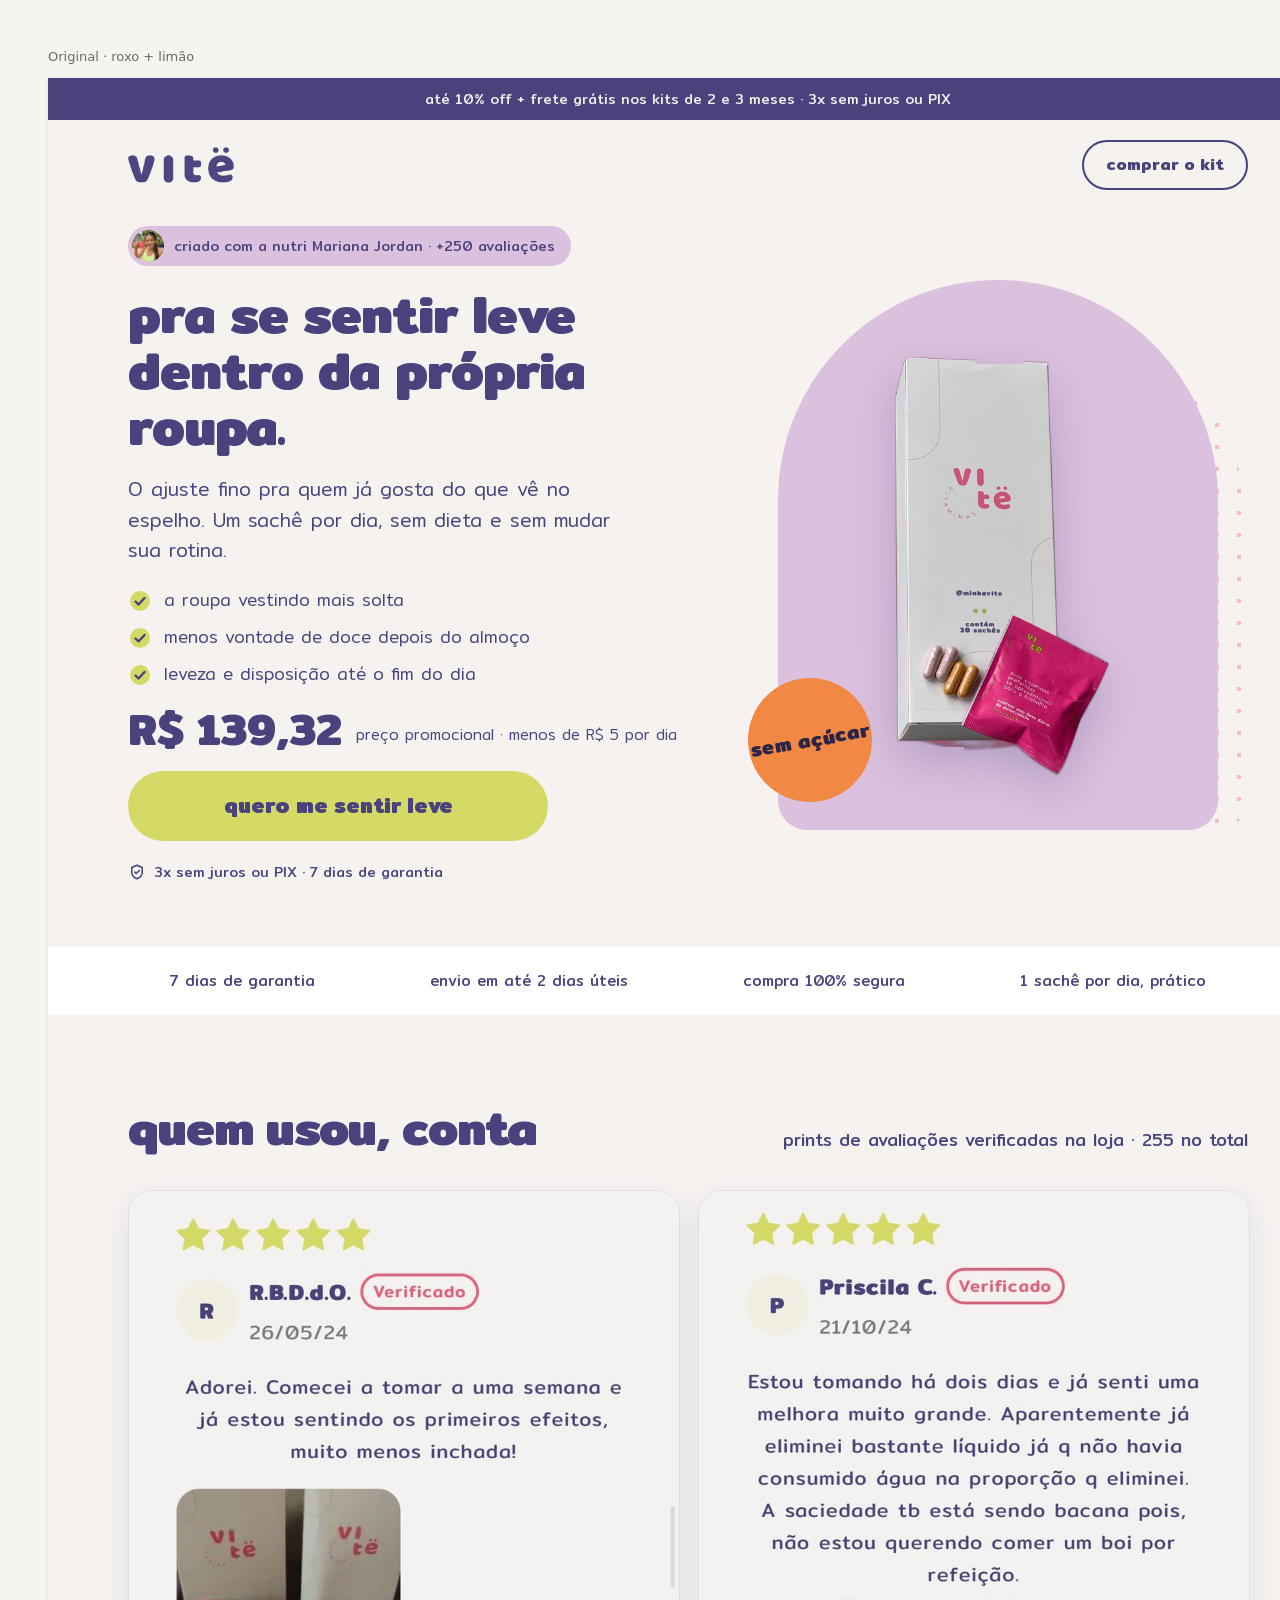
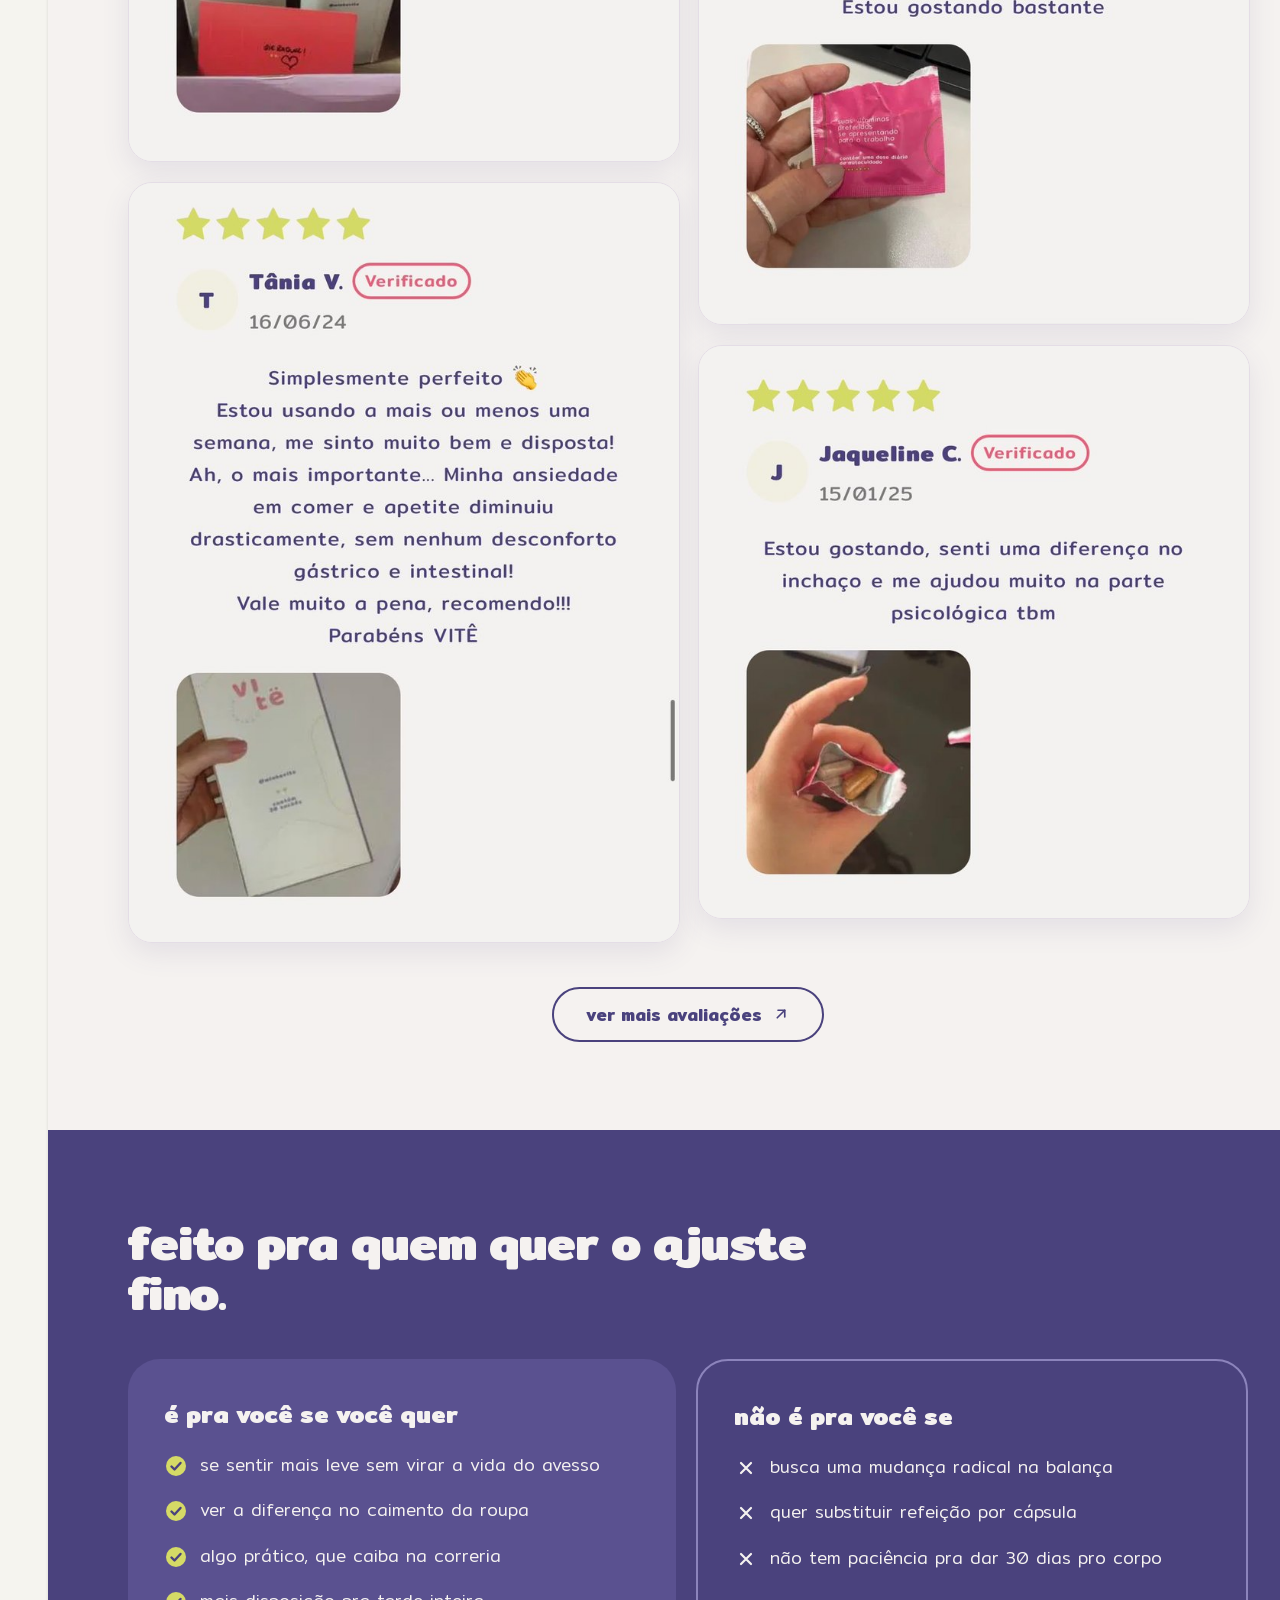
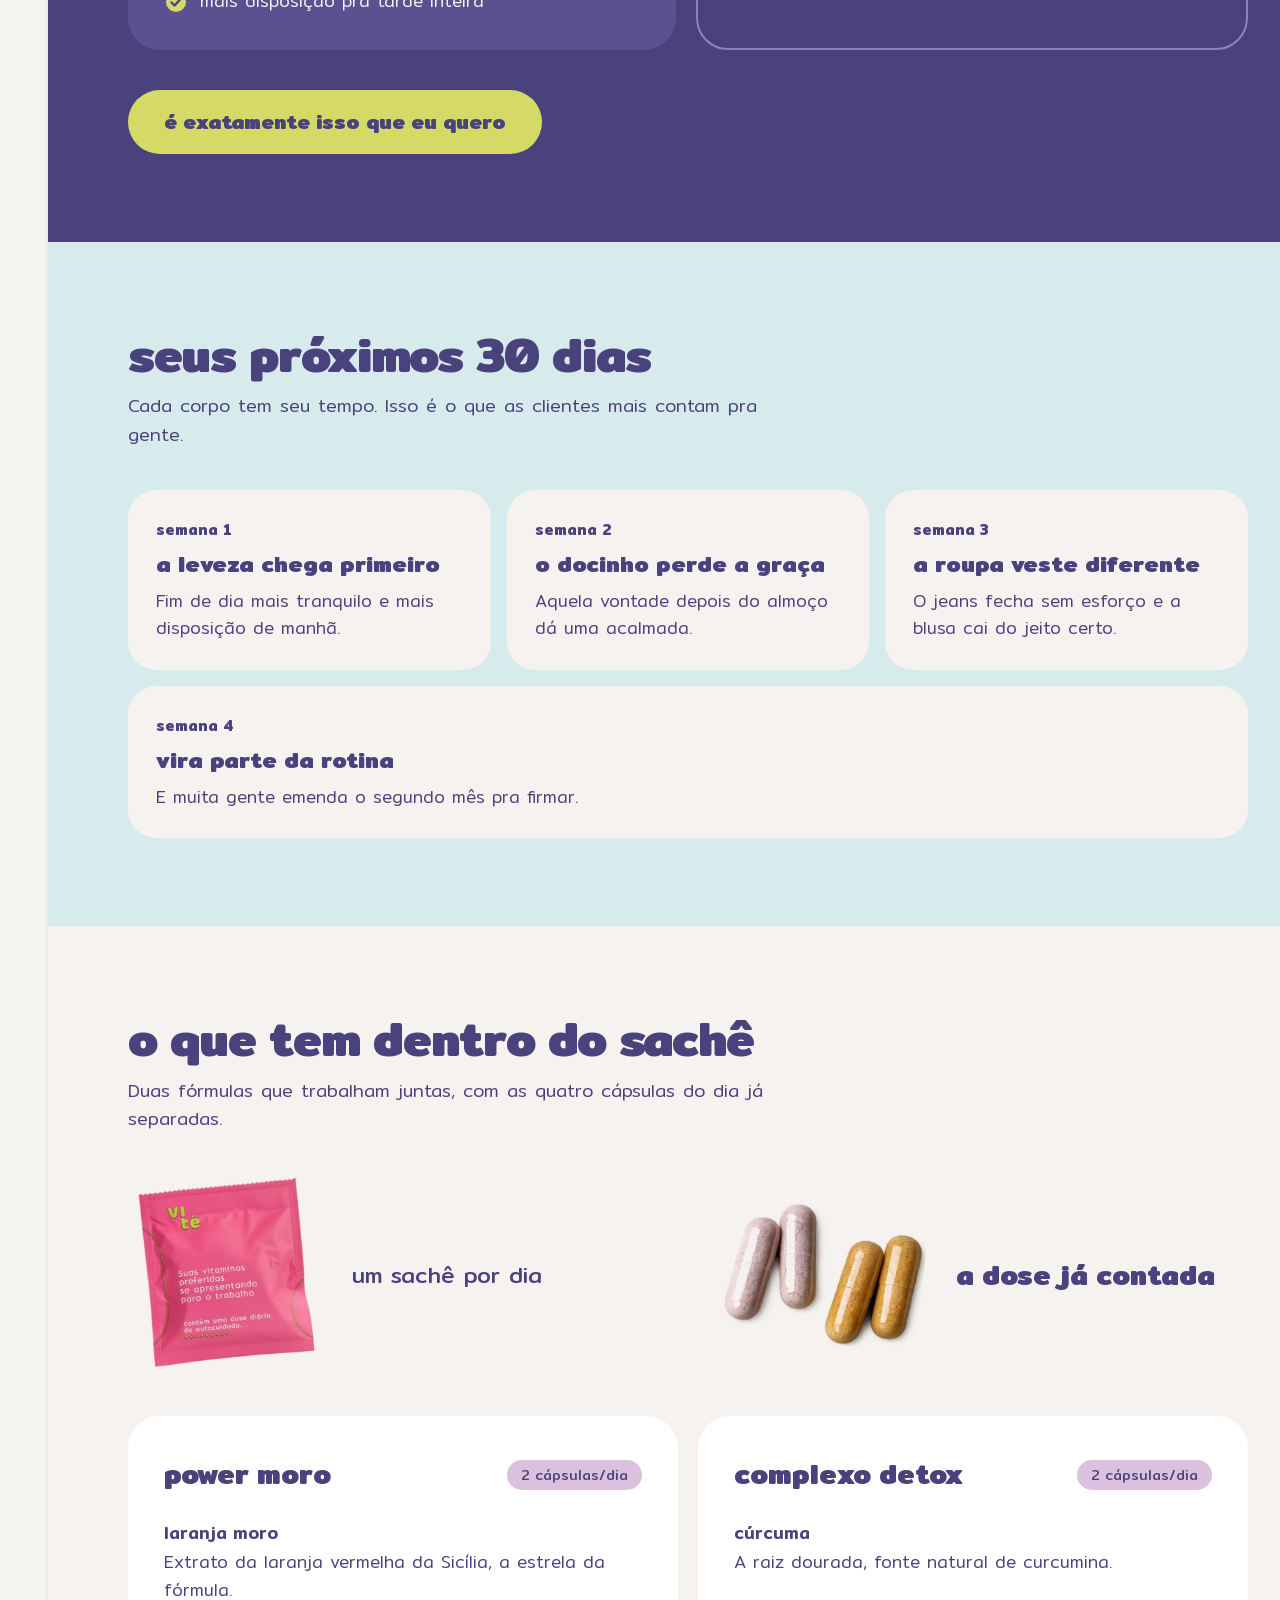
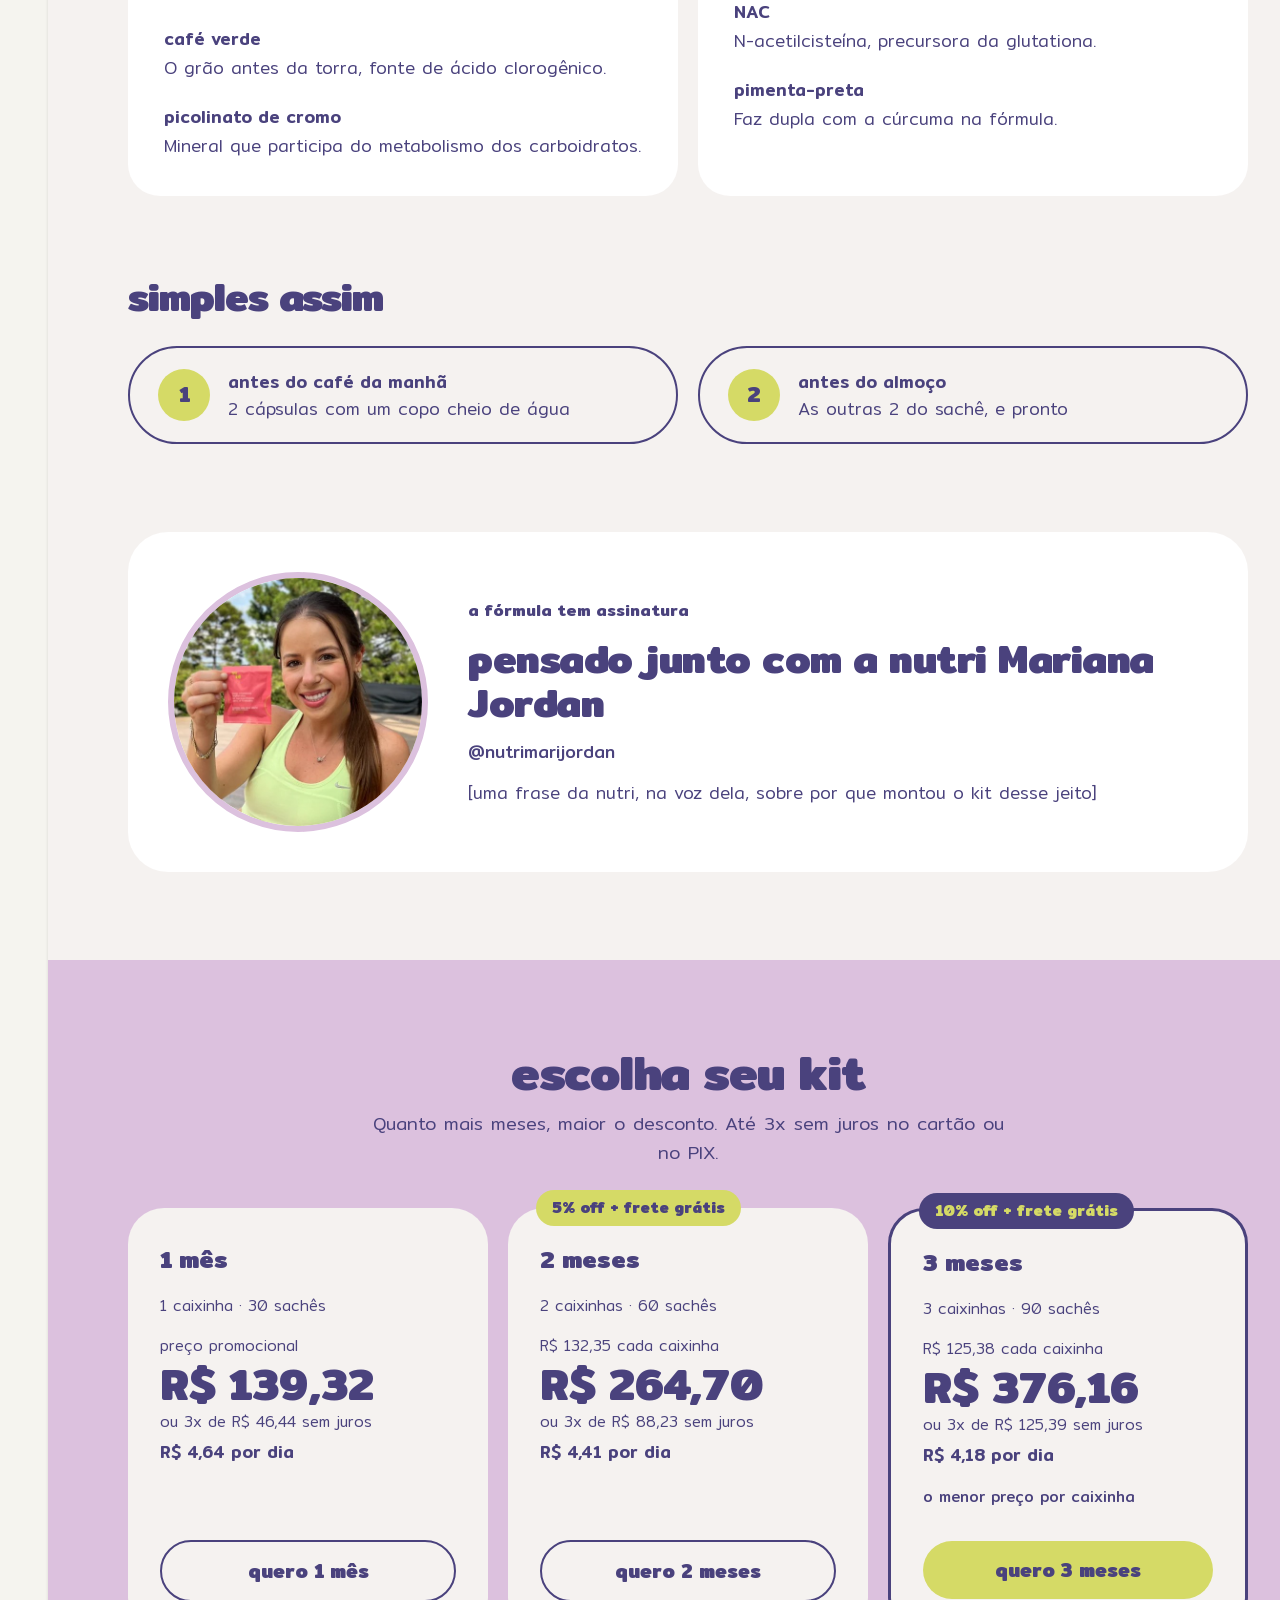
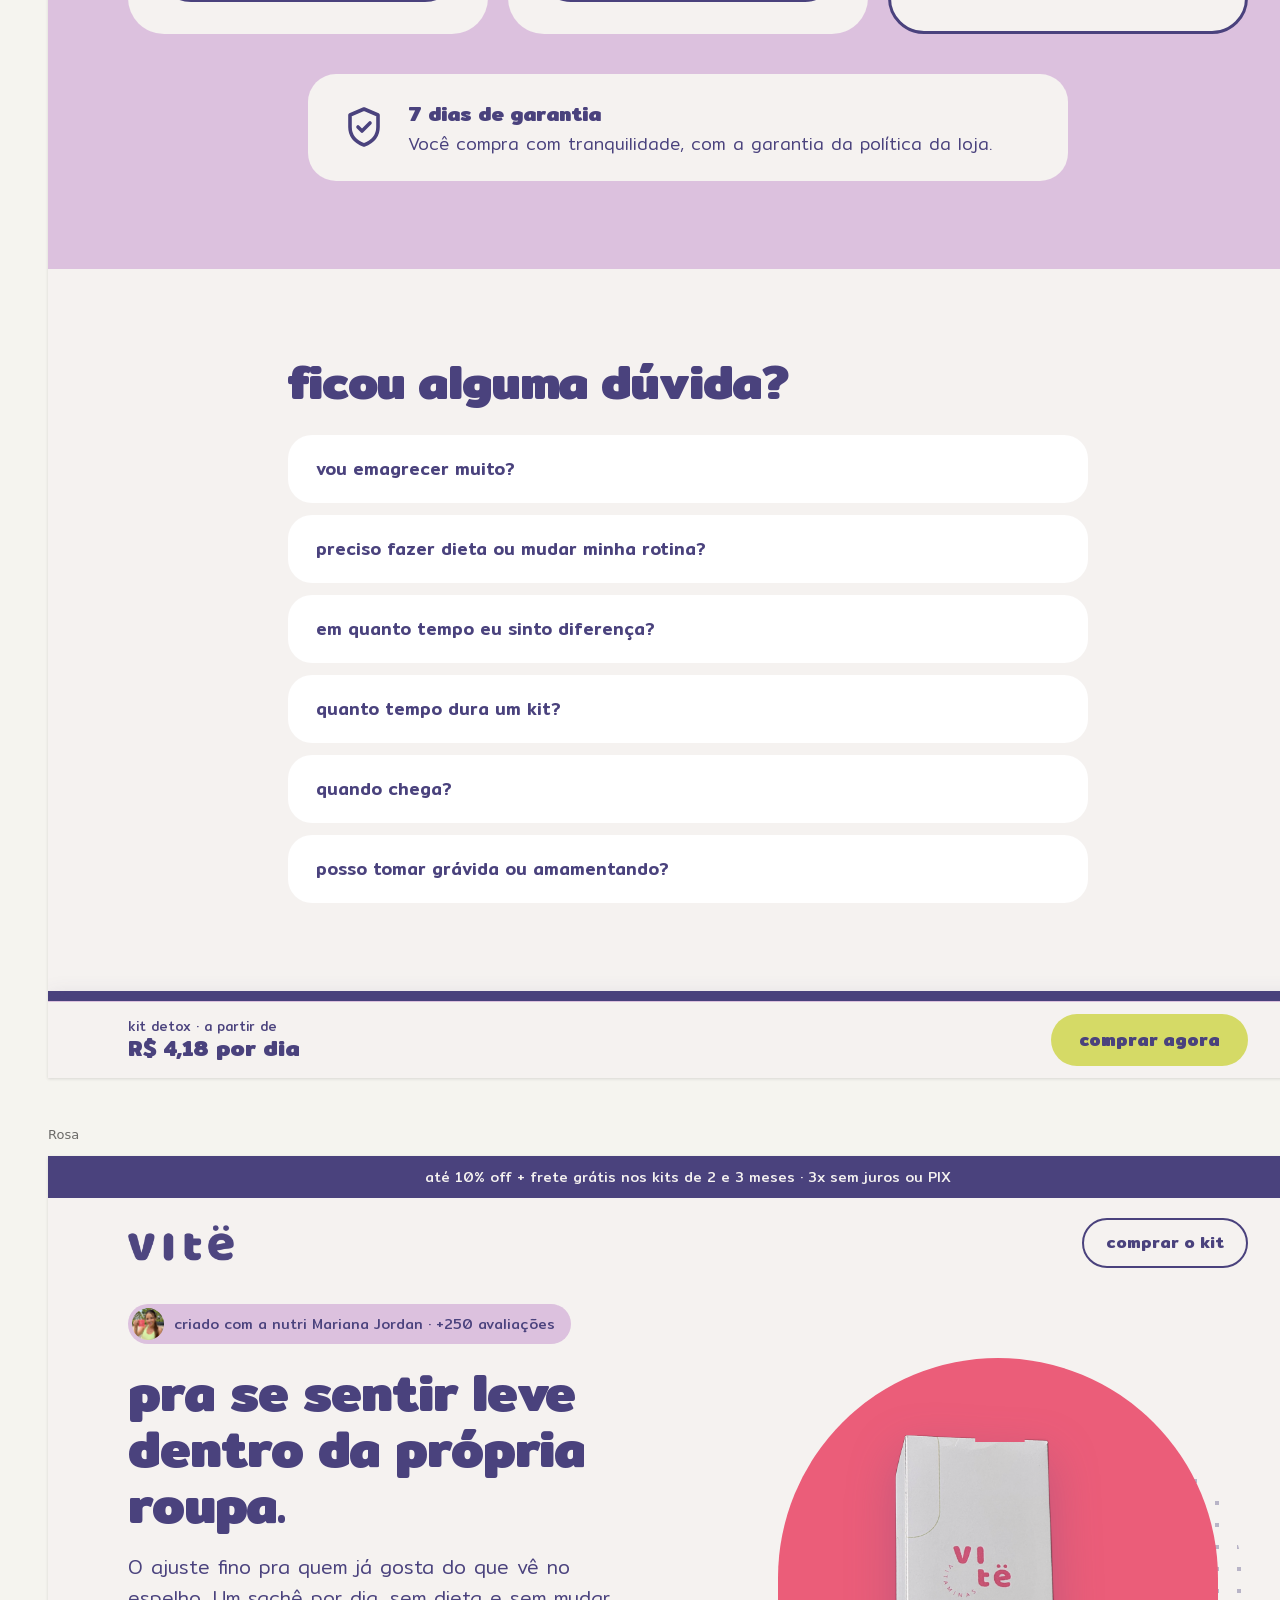
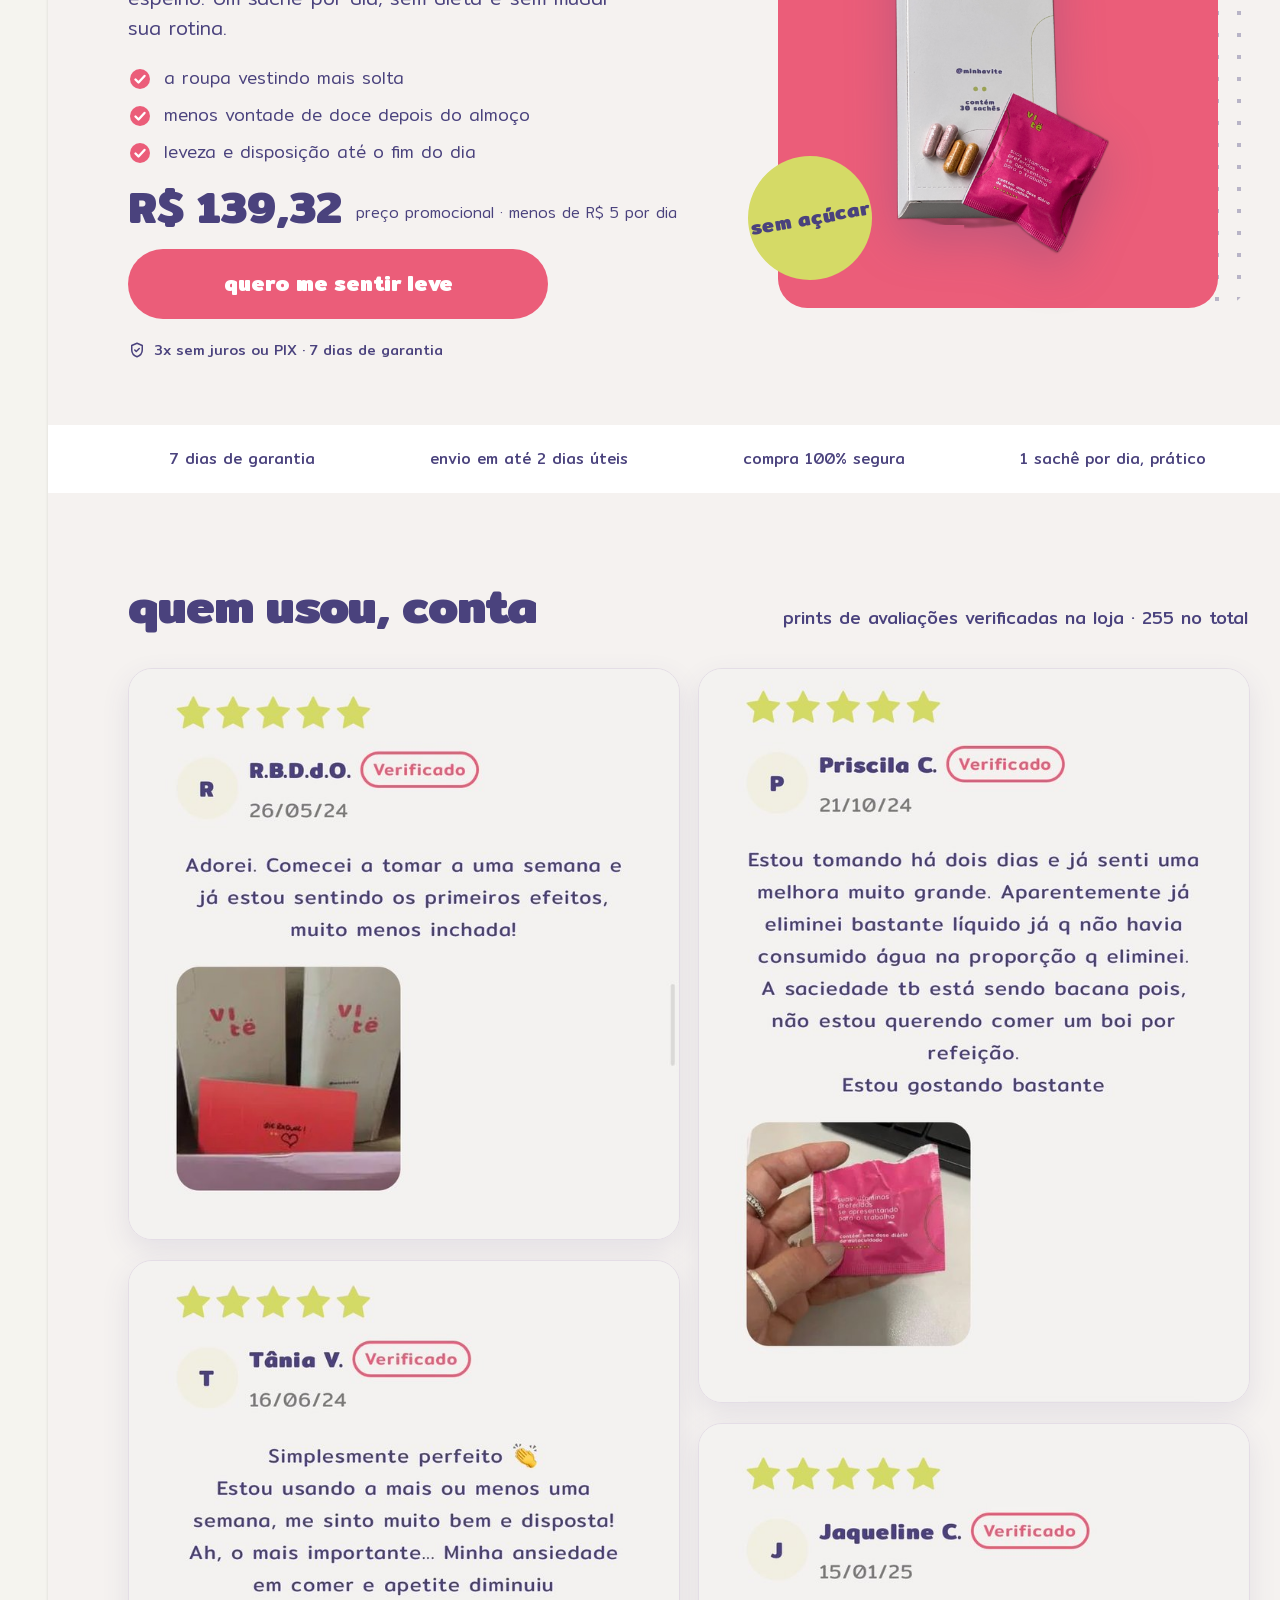
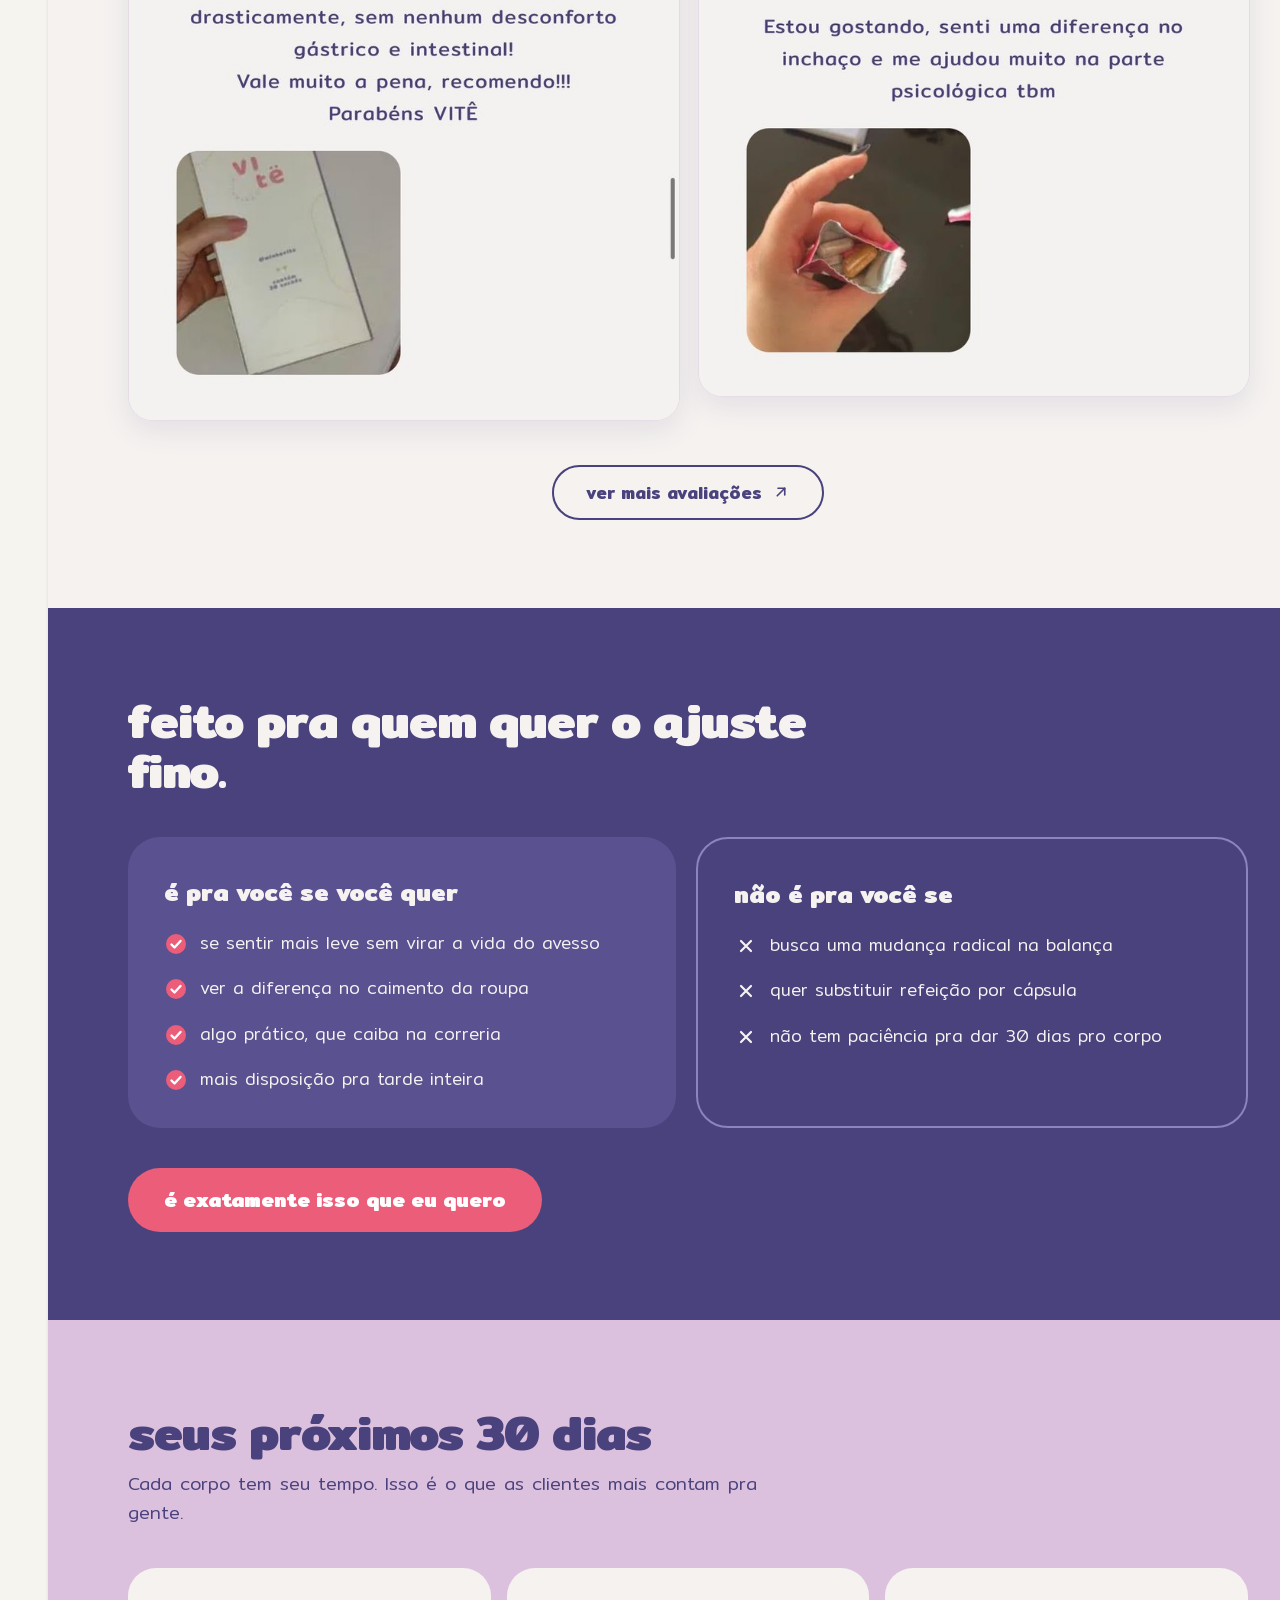
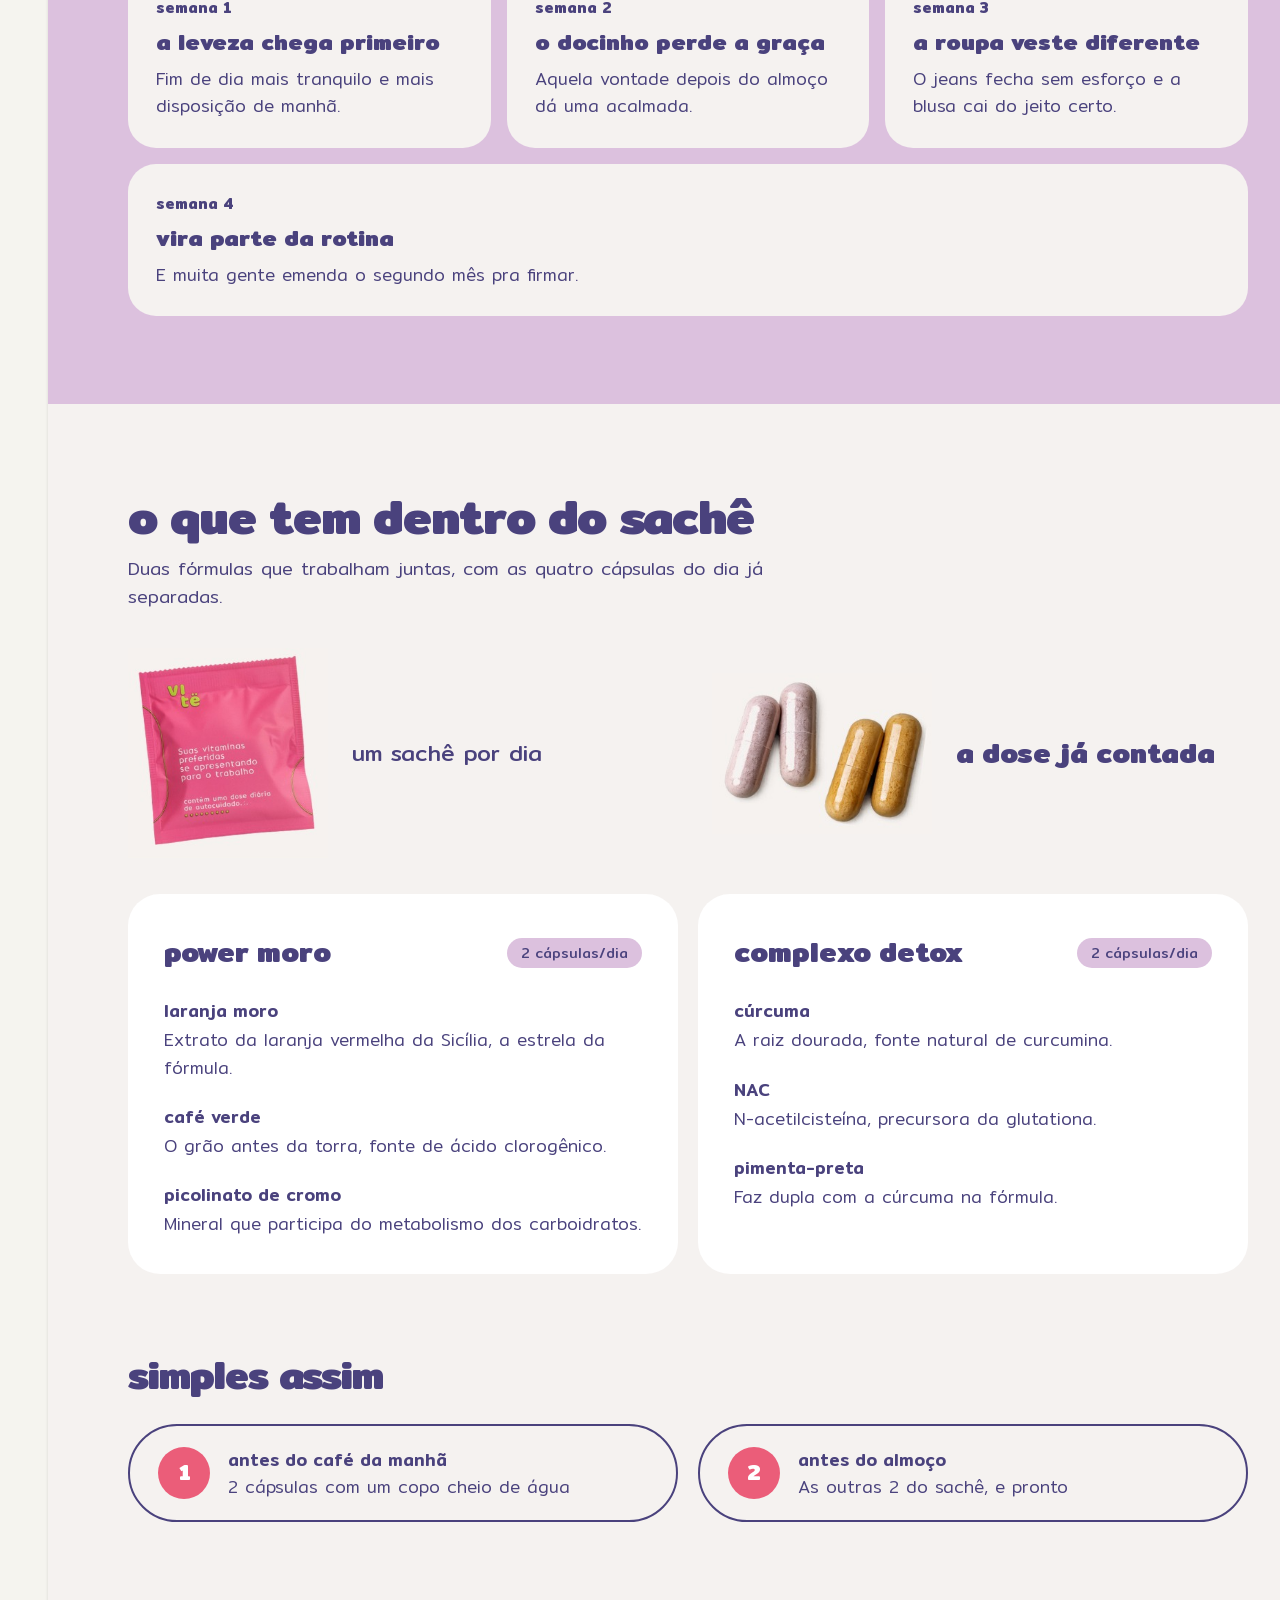
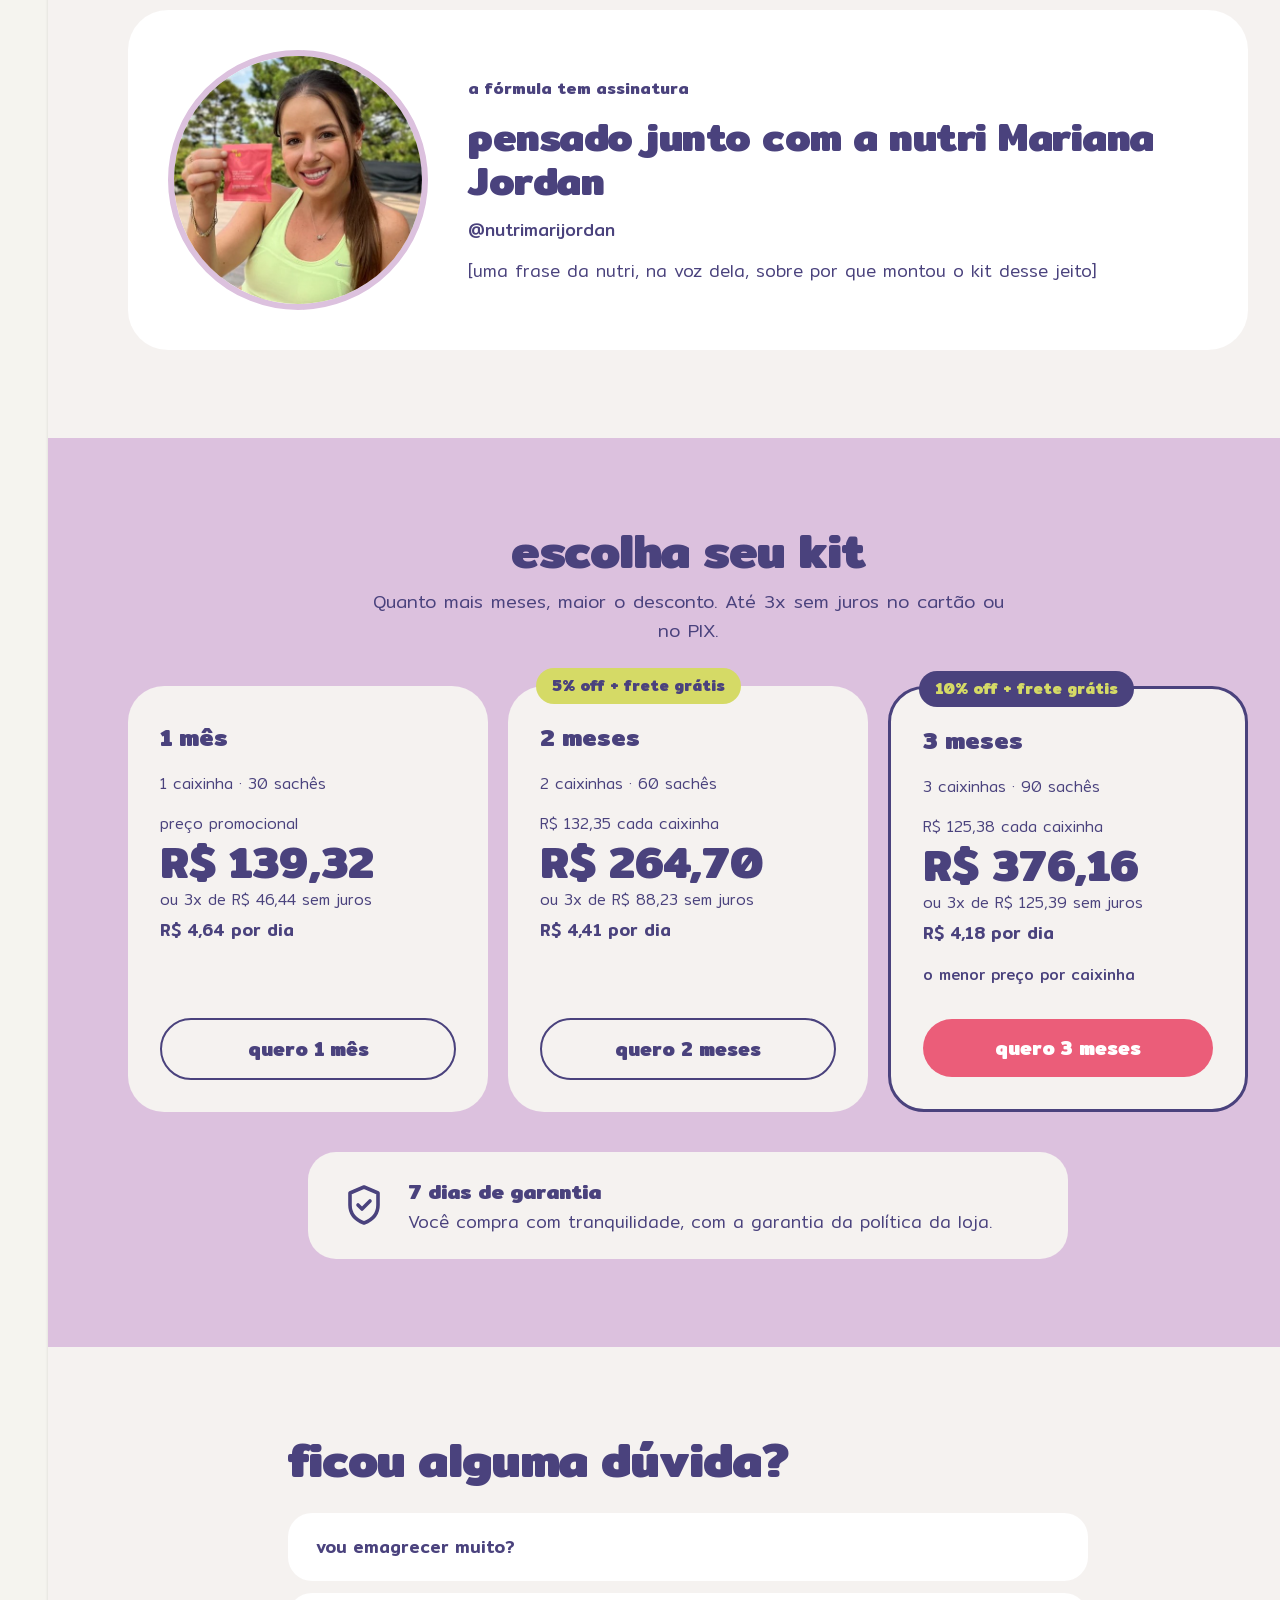
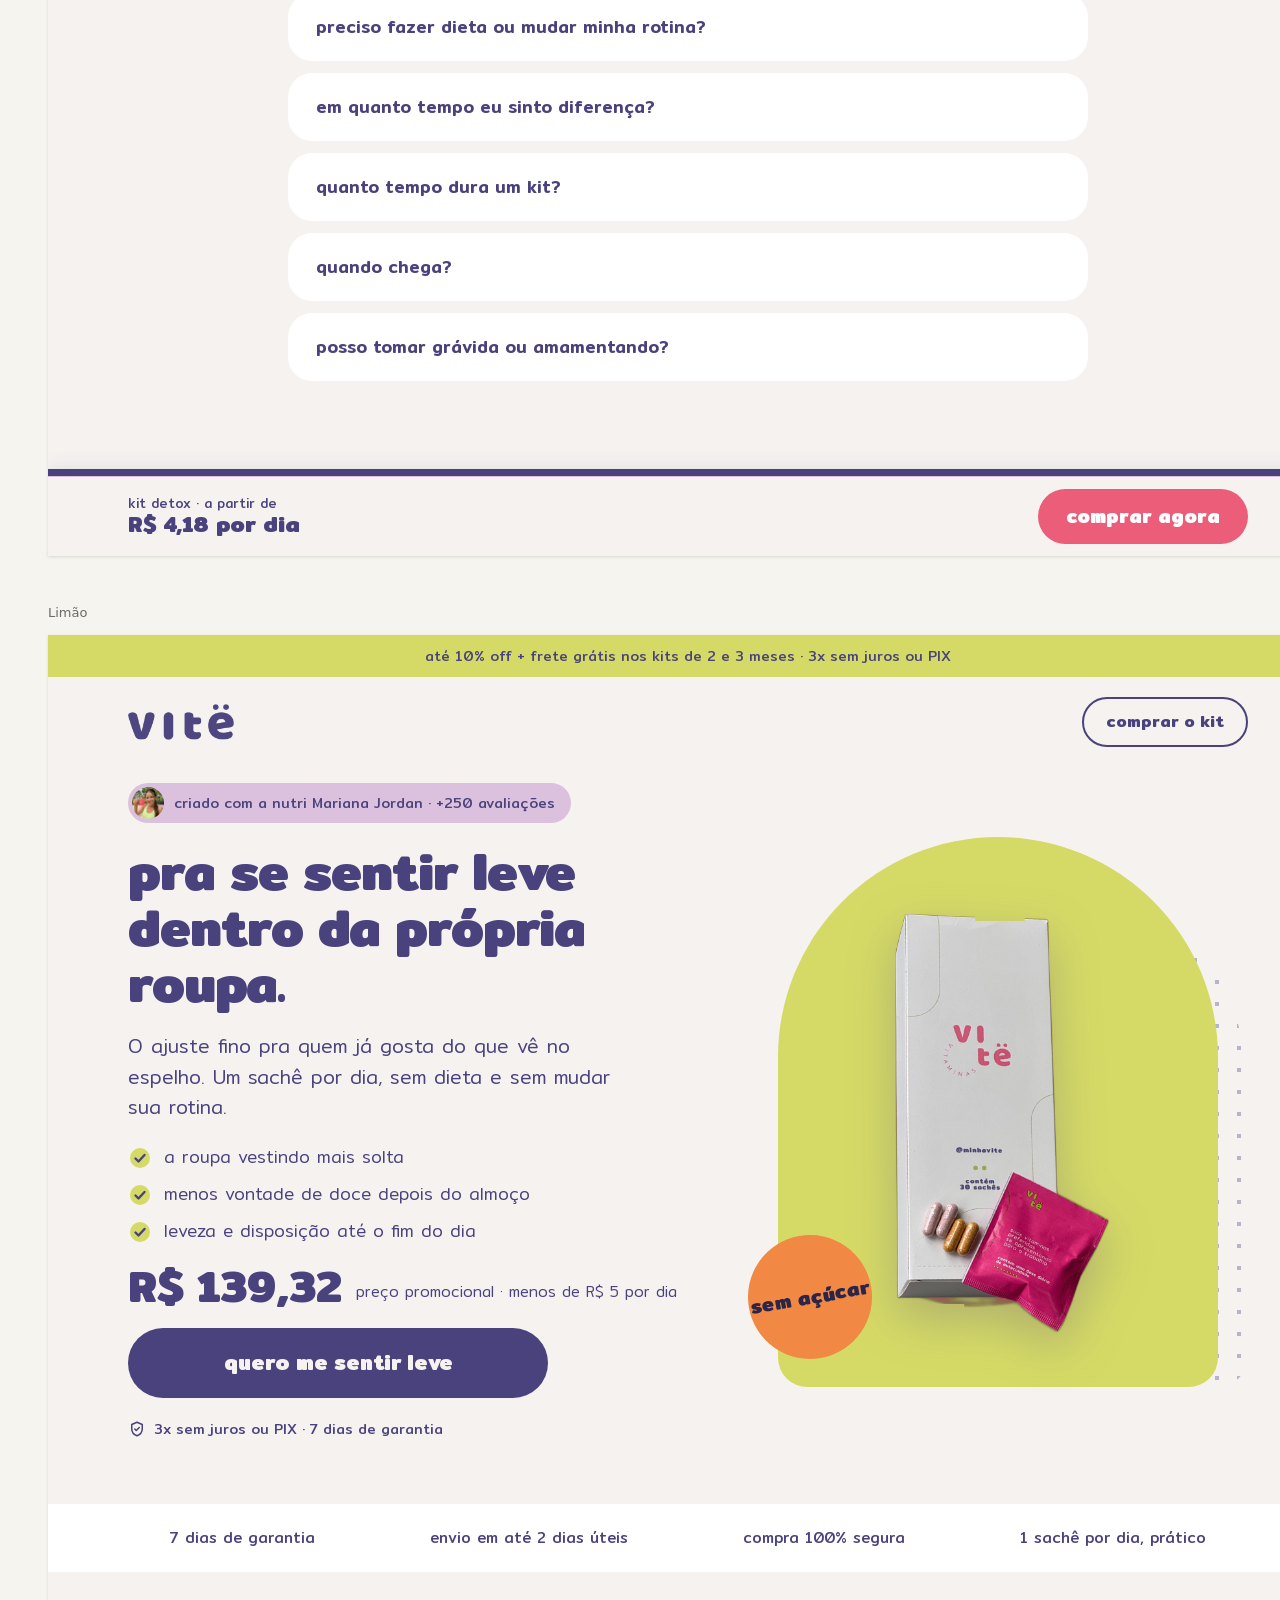
==== kit-detox/index.html @ 0255edbc "Add Kit Detox landing page as a standalone static site Co-Authored-By: Claude Opus 5.5 <noreply@anth" ====
<!DOCTYPE html>
<html>
<head>
  <meta charset="utf-8">
<!--
Some of the files packed into this page (the "__bundler/manifest" data in this file, unpacked by the page’s script when it opens) are font files downloaded unchanged from Google Fonts (fonts.gstatic.com) when the page was saved. Google Fonts serves each family in pieces, one file per range of characters, so these may not be complete families. Each family’s license follows and still applies to its files. If you pass this file on, keep this comment in it.

Mitr

Copyright 2015 The Mitr Project Authors (https://github.com/cadsondemak/mitr)

This Font Software is licensed under the SIL Open Font License, Version 1.1.
This license is copied below, and is also available with a FAQ at:
https://openfontlicense.org


-----------------------------------------------------------
SIL OPEN FONT LICENSE Version 1.1 - 26 February 2007
-----------------------------------------------------------

PREAMBLE
The goals of the Open Font License (OFL) are to stimulate worldwide
development of collaborative font projects, to support the font creation
efforts of academic and linguistic communities, and to provide a free and
open framework in which fonts may be shared and improved in partnership
with others.

The OFL allows the licensed fonts to be used, studied, modified and
redistributed freely as long as they are not sold by themselves. The
fonts, including any derivative works, can be bundled, embedded,
redistributed and/or sold with any software provided that any reserved
names are not used by derivative works. The fonts and derivatives,
however, cannot be released under any other type of license. The
requirement for fonts to remain under this license does not apply
to any document created using the fonts or their derivatives.

DEFINITIONS
"Font Software" refers to the set of files released by the Copyright
Holder(s) under this license and clearly marked as such. This may
include source files, build scripts and documentation.

"Reserved Font Name" refers to any names specified as such after the
copyright statement(s).

"Original Version" refers to the collection of Font Software components as
distributed by the Copyright Holder(s).

"Modified Version" refers to any derivative made by adding to, deleting,
or substituting -- in part or in whole -- any of the components of the
Original Version, by changing formats or by porting the Font Software to a
new environment.

"Author" refers to any designer, engineer, programmer, technical
writer or other person who contributed to the Font Software.

PERMISSION & CONDITIONS
Permission is hereby granted, free of charge, to any person obtaining
a copy of the Font Software, to use, study, copy, merge, embed, modify,
redistribute, and sell modified and unmodified copies of the Font
Software, subject to the following conditions:

1) Neither the Font Software nor any of its individual components,
in Original or Modified Versions, may be sold by itself.

2) Original or Modified Versions of the Font Software may be bundled,
redistributed and/or sold with any software, provided that each copy
contains the above copyright notice and this license. These can be
included either as stand-alone text files, human-readable headers or
in the appropriate machine-readable metadata fields within text or
binary files as long as those fields can be easily viewed by the user.

3) No Modified Version of the Font Software may use the Reserved Font
Name(s) unless explicit written permission is granted by the corresponding
Copyright Holder. This restriction only applies to the primary font name as
presented to the users.

4) The name(s) of the Copyright Holder(s) or the Author(s) of the Font
Software shall not be used to promote, endorse or advertise any
Modified Version, except to acknowledge the contribution(s) of the
Copyright Holder(s) and the Author(s) or with their explicit written
permission.

5) The Font Software, modified or unmodified, in part or in whole,
must be distributed entirely under this license, and must not be
distributed under any other license. The requirement for fonts to
remain under this license does not apply to any document created
using the Font Software.

TERMINATION
This license becomes null and void if any of the above conditions are
not met.

DISCLAIMER
THE FONT SOFTWARE IS PROVIDED "AS IS", WITHOUT WARRANTY OF ANY KIND,
EXPRESS OR IMPLIED, INCLUDING BUT NOT LIMITED TO ANY WARRANTIES OF
MERCHANTABILITY, FITNESS FOR A PARTICULAR PURPOSE AND NONINFRINGEMENT
OF COPYRIGHT, PATENT, TRADEMARK, OR OTHER RIGHT. IN NO EVENT SHALL THE
COPYRIGHT HOLDER BE LIABLE FOR ANY CLAIM, DAMAGES OR OTHER LIABILITY,
INCLUDING ANY GENERAL, SPECIAL, INDIRECT, INCIDENTAL, OR CONSEQUENTIAL
DAMAGES, WHETHER IN AN ACTION OF CONTRACT, TORT OR OTHERWISE, ARISING
FROM, OUT OF THE USE OR INABILITY TO USE THE FONT SOFTWARE OR FROM
OTHER DEALINGS IN THE FONT SOFTWARE.

-->
  <title>LP Kit Detox — falsa magra</title>
  <style>
    * { margin: 0; padding: 0; box-sizing: border-box; }
    body { background: #faf9f5; display: flex; align-items: center; justify-content: center; min-height: 100vh; font-family: -apple-system, BlinkMacSystemFont, sans-serif; }
    #__bundler_loading { position: fixed; bottom: 20px; right: 20px; font: 13px/1.4 -apple-system, BlinkMacSystemFont, sans-serif; color: #666; background: #fff; padding: 8px 14px; border-radius: 8px; box-shadow: 0 1px 4px rgba(0,0,0,0.12); z-index: 10000; }
    #__bundler_thumbnail { position: fixed; inset: 0; width: 100%; height: 100%; display: flex; align-items: center; justify-content: center; background: #faf9f5; z-index: 9999; }
    #__bundler_thumbnail svg { width: 100%; height: 100%; object-fit: contain; }
    #__bundler_placeholder { color: #999; font-size: 14px; }
  </style>
  <noscript>
    <style>#__bundler_loading { display: none; }</style>
    <div style="position:fixed;bottom:12px;left:12px;font:13px/1.4 -apple-system,BlinkMacSystemFont,sans-serif;color:#999;background:rgba(255,255,255,0.9);padding:6px 12px;border-radius:6px;box-shadow:0 1px 4px rgba(0,0,0,0.08);z-index:10000;">
      This page requires JavaScript to display.
    </div>
  </noscript>
</head>
<body>
  <div id="__bundler_placeholder">Loading LP Kit Detox — falsa magra...</div>
  <div id="__bundler_loading">Unpacking...</div>

  <script>
    
document.addEventListener('DOMContentLoaded', async function() {
  const loading = document.getElementById('__bundler_loading');
  function setStatus(msg) { if (loading) loading.textContent = msg; }

  const FONT_MIME = /^(font[/]|application[/](x-)?font-|application[/]vnd\.ms-fontobject)/i;
  const MIME_TOKEN = /^[\w.+-]+[/][\w.+-]+$/;
  function toBase64(bytes) {
    let bin = '';
    for (let i = 0; i < bytes.length; i += 0x8000) {
      bin += String.fromCharCode.apply(null, bytes.subarray(i, i + 0x8000));
    }
    return btoa(bin);
  }

  // Error sink persists across replaceWith since it's on window, not the DOM.
  window.addEventListener('error', function(e) {
    // Failed resource loads (CSP-blocked links, scripts, images) fire plain
    // events at the element — warn only; real JS errors carry message/error.
    if (!e.message && !e.error && e.target && e.target !== window) {
      console.warn('[bundle] resource failed to load:',
        e.target.tagName, String(e.target.src || e.target.href || ''));
      return;
    }
    var p = document.body || document.documentElement;
    var d = document.getElementById('__bundler_err') || p.appendChild(document.createElement('div'));
    d.id = '__bundler_err';
    d.style.cssText = 'position:fixed;bottom:12px;left:12px;right:12px;font:12px/1.4 ui-monospace,monospace;background:#2a1215;color:#ff8a80;padding:10px 14px;border-radius:8px;border:1px solid #5c2b2e;z-index:99999;white-space:pre-wrap;max-height:40vh;overflow:auto';
    d.textContent = (d.textContent ? d.textContent + String.fromCharCode(10) : '') +
      '[bundle] ' + (e.message || e.type) +
      (e.filename ? ' (' + e.filename.slice(0, 60) + ':' + e.lineno + ')' : '');
  }, true);

  try {
    const manifestEl = document.querySelector('script[type="__bundler/manifest"]');
    const templateEl = document.querySelector('script[type="__bundler/template"]');
    if (!manifestEl || !templateEl) {
      setStatus('Error: missing bundle data');
      console.error('[bundler] Missing script tags — manifestEl:', !!manifestEl, 'templateEl:', !!templateEl);
      return;
    }

    const manifest = JSON.parse(manifestEl.textContent);
    let template = JSON.parse(templateEl.textContent);

    // Nested page bundles (iframe targets). Each ships ONCE, in the ROOT
    // document's manifest; frame srcs carry an about:blank#<uuid> marker
    // instead of a substitutable uuid. Every document mints the blobs for
    // its OWN frames — from local text at the root, or text obtained from
    // its DIRECT parent over the relay protocol below — so each frame
    // navigation stays same-origin with its initiator and a deduped page
    // loads at any depth on any host, including a file:// download's
    // opaque origins (where a blob minted by one document cannot be
    // navigated to by another).
    const pageOrderEl = document.querySelector('script[type="__bundler/page_order"]');
    const pageOrder = pageOrderEl ? JSON.parse(pageOrderEl.textContent) : [];
    const pageSet = new Set(pageOrder);
    const pageTexts = {};

    // ── Nested-page text protocol (parent-chain relay) ──
    // Page bundles ship once, in the ROOT document's manifest. Every
    // document mints the blobs for its OWN frames, obtaining page text
    // through a strict parent-chain relay: a document only ever SENDS to
    // its direct parent (which, for every document the publisher's own
    // runtime minted, is another publisher document) and only ACCEPTS
    // text from that direct parent; requests from below are honored only
    // for the document's own child frames, and the ROOT never sends
    // upward at all. That last rule is load-bearing: the artifact host's
    // frame-ancestors allows claude.ai (and friends) to frame an
    // artifact, so window.top can be a FOREIGN document — a top-addressed
    // protocol would hand page uuids to that ancestor and accept forged
    // "page text" from it, minting attacker HTML as an artifact-origin
    // blob document. The chain never touches the ancestor: requests stop
    // at the root, replies are origin-addressed per hop (never '*' when
    // an origin exists), and both directions are origin-gated (on https
    // a foreign sender's origin can never equal this document's; in
    // opaque contexts — file:// — everything serializes as 'null', where
    // an embedded EXTERNAL frame still fails the gate by carrying its
    // own real origin, and a sandboxed child of such a frame is excluded
    // by the own-child-frames check plus uuid unguessability). Shape is
    // deny-by-default: one request form, one reply form, no error
    // replies.
    // window.origin is the SERIALIZED SECURITY origin ('null' in opaque
    // contexts such as a sandboxed preview iframe) — location.origin is
    // computed from the URL and stays 'https://…' even when the document
    // is sandboxed, which would misgate every opaque chain.
    const OWN_TARGET = /^https?:[/][/]/.test(window.origin || '')
      ? window.origin
      : '*';
    function trustedOrigin(e) {
      if (e.origin === window.origin) return true; // https chains; opaque==opaque
      // file:// trees: Chrome serializes the file document's origin as
      // 'file://' while the blob: documents it mints serialize as 'null',
      // so the two legitimate shapes can never string-match — accept the
      // pair in both directions. https origins never serialize as either,
      // and sender identity (own child frame / direct parent) is checked
      // separately.
      return (
        (e.origin === 'null' &&
          (window.origin === 'file://' ||
            window.location.protocol === 'file:')) ||
        (/^file:/.test(e.origin) && window.origin === 'null')
      );
    }
    // Non-empty only in the root document (nested bundles ship an empty
    // island), so it doubles as the root marker: the root answers from
    // local text and treats a miss as authoritative — never relaying to
    // its (possibly foreign) parent.
    const isPageRoot = pageOrder.length > 0;
    const blobUrls = {};
    const resourceBlobs = {};
    const UUID_SHAPE = /^[0-9a-f]{8}-[0-9a-f]{4}-[0-9a-f]{4}-[0-9a-f]{4}-[0-9a-f]{12}$/;
    const pendingFrames = {}; // uuid -> [{el, frag}] awaiting text for own frames
    const pendingRelays = {}; // uuid -> [childWindow] awaiting text to pass down
    function mountPage(el, frag, text) {
      const pageBlob = new Blob([text], { type: 'text/html' });
      const u = URL.createObjectURL(pageBlob);
      resourceBlobs[u] = pageBlob;
      el.src = u + frag;
    }
    function deliverPage(uuid, text) {
      const frames = pendingFrames[uuid];
      delete pendingFrames[uuid];
      if (frames) for (const f of frames) mountPage(f.el, f.frag, text);
      const relays = pendingRelays[uuid];
      delete pendingRelays[uuid];
      if (relays) {
        for (const cw of relays) {
          try { cw.postMessage({ __bundler_page: uuid, __bundler_text: text }, OWN_TARGET); } catch (err) { /* gone */ }
        }
      }
    }
    function ownFrameWindows() {
      const out = [];
      for (const f of Array.from(document.querySelectorAll('iframe'))) {
        try { if (f.contentWindow) out.push(f.contentWindow); } catch (err) { /* detached */ }
      }
      return out;
    }
    window.addEventListener('message', function (e) {
      const d = e.data;
      if (!d || typeof d !== 'object' || !e.source) return;
      // Origin gate first; the structural checks below (own-child-frames
      // for requests, direct-parent + solicited-uuid for replies, the
      // root's never-relay rule) are what hold in fully opaque chains
      // where origin strings can't discriminate — a sandboxed root's
      // FOREIGN wrapper still fails all three even though both serialize
      // as real-vs-'null' rather than matching.
      if (!trustedOrigin(e)) return;
      if (typeof d.__bundler_need === 'string' && UUID_SHAPE.test(d.__bundler_need)) {
        // Requests are honored only for this document's own child frames.
        if (ownFrameWindows().indexOf(e.source) < 0) return;
        const uuid = d.__bundler_need;
        const text = pageTexts[uuid];
        if (typeof text === 'string') {
          try { e.source.postMessage({ __bundler_page: uuid, __bundler_text: text }, OWN_TARGET); } catch (err) { /* gone */ }
          return;
        }
        if (isPageRoot || window.parent === window) return; // authoritative miss
        const waiting = pendingRelays[uuid];
        if (waiting) {
          if (waiting.indexOf(e.source) < 0) waiting.push(e.source);
          return;
        }
        // Never-answered uuids would otherwise accumulate forever under a
        // request spray; past the cap (far above any real page count) new
        // relays are dropped rather than remembered.
        if (Object.keys(pendingRelays).length >= 128) return;
        pendingRelays[uuid] = [e.source];
        window.parent.postMessage({ __bundler_need: uuid }, OWN_TARGET);
      } else if (
        typeof d.__bundler_page === 'string' &&
        UUID_SHAPE.test(d.__bundler_page) &&
        typeof d.__bundler_text === 'string'
      ) {
        // The shape test is load-bearing beyond tidiness: the solicited
        // check below uses the in operator, which matches prototype keys
        // ('__proto__', 'constructor') — an unshaped key would reach
        // deliverPage and throw, painting the error banner.
        // Text is accepted only from the direct parent — the document
        // that minted this one.
        if (e.source !== window.parent || window.parent === window) return;
        if (!(d.__bundler_page in pendingFrames) && !(d.__bundler_page in pendingRelays)) return;
        deliverPage(d.__bundler_page, d.__bundler_text);
      }
    });

    const uuids = Object.keys(manifest);
    setStatus('Unpacking ' + uuids.length + ' assets...');

    await Promise.all(uuids.map(async (uuid) => {
      const entry = manifest[uuid];
      try {
        const binaryStr = atob(entry.data);
        const bytes = new Uint8Array(binaryStr.length);
        for (let i = 0; i < binaryStr.length; i++) bytes[i] = binaryStr.charCodeAt(i);

        let finalBytes = bytes;
        if (entry.compressed) {
          if (typeof DecompressionStream !== 'undefined') {
            const ds = new DecompressionStream('gzip');
            const writer = ds.writable.getWriter();
            const reader = ds.readable.getReader();
            writer.write(bytes);
            writer.close();
            const chunks = [];
            let totalLen = 0;
            while (true) {
              const { done, value } = await reader.read();
              if (done) break;
              chunks.push(value);
              totalLen += value.length;
            }
            finalBytes = new Uint8Array(totalLen);
            let offset = 0;
            for (const chunk of chunks) { finalBytes.set(chunk, offset); offset += chunk.length; }
          } else {
            console.warn('DecompressionStream not available, asset ' + uuid + ' may not render');
          }
        }

        if (pageSet.has(uuid)) {
          pageTexts[uuid] = new TextDecoder().decode(finalBytes);
          return;
        }
        if (FONT_MIME.test(entry.mime) && MIME_TOKEN.test(entry.mime)) {
          // Strict artifact hosts allow font-src data: but not blob:.
          blobUrls[uuid] = 'data:' + entry.mime + ';base64,' +
            (entry.compressed ? toBase64(finalBytes) : entry.data);
        } else {
          const blob = new Blob([finalBytes], { type: entry.mime });
          blobUrls[uuid] = URL.createObjectURL(blob);
          resourceBlobs[blobUrls[uuid]] = blob;
        }
      } catch (err) {
        console.error('Failed to decode asset ' + uuid + ':', err);
        const blob = new Blob([], { type: entry.mime });
        blobUrls[uuid] = URL.createObjectURL(blob);
        resourceBlobs[blobUrls[uuid]] = blob;
      }
    }));

    const extResEl = document.querySelector('script[type="__bundler/ext_resources"]');
    const extResources = extResEl ? JSON.parse(extResEl.textContent) : [];
    const resourceMap = {};
    for (const entry of extResources) {
      if (blobUrls[entry.uuid]) resourceMap[entry.id] = blobUrls[entry.uuid];
    }

    // Artifact-host CSP (connect-src 'self') refuses fetch() of blob: URLs —
    // consumers read these Blobs directly. Survives the swap like the error sink.
    window.__resourceBlobs = resourceBlobs;

    setStatus('Rendering...');
    // Page uuids have no blob here — they ride inside about:blank#<uuid>
    // frame markers the pass below resolves after the swap.
    for (const uuid of uuids) {
      if (pageSet.has(uuid)) continue;
      template = template.split(uuid).join(blobUrls[uuid]);
    }

    // Strip integrity + crossorigin — blob URLs from a file:// document inherit
    // a null origin, so crossorigin forces a CORS fetch that SRI then rejects.
    // The manifest bytes are ours; SRI protects against CDN compromise, not this.
    // appifacts: only on tags now pointing at OUR blob: URLs. A reference the
    // bundler left live-fetched (an absolute x-import, a runtime dependency it
    // could not embed, an authored external script) keeps the pin it was
    // written with: that fetch is exactly what SRI protects. (A crossorigin
    // on a parent whose child carries the blob — <video crossorigin><source>
    // — is left alone too; the attribute is then the author's to drop.)
    template = template.replace(/<[a-z][^>]*>/gi, (tag) => /\s(?:src|href|srcset|poster|data|xlink:href)="blob:/i.test(tag) ? tag.replace(/\s+integrity="[^"]*"/gi, '').replace(/\s+crossorigin="[^"]*"/gi, '') : tag);

    const resourceScript = '<script>window.__resources = ' +
      JSON.stringify(resourceMap).replace(/<\//g, '<\\/') +
      ';</' + 'script>';
    // Inject after <head> so the DOCTYPE stays first; prepending the script
    // would push the parser into quirks mode. DOMParser always emits a <head>
    // (synthesizing one if the source HTML omitted it) but may carry
    // attributes through, so match the full opening tag. slice() rather than
    // replace() keeps us clear of $-pattern substitution in resourceScript.
    const headOpen = template.match(/<head[^>]*>/i);
    if (headOpen) {
      const i = headOpen.index + headOpen[0].length;
      template = template.slice(0, i) + resourceScript + template.slice(i);
    }

    // Parse the template and swap the root element. Scripts inserted via
    // DOMParser/replaceWith are inert per spec — re-create each with
    // createElement so they execute, awaiting onload for src scripts to
    // preserve ordering (React before ReactDOM before Babel before text/babel).
    const doc = new DOMParser().parseFromString(template, 'text/html');
    document.documentElement.replaceWith(doc.documentElement);

    // Resolve page-frame markers: mint this document's own blob for each
    // framed page — from local text when this is the root, otherwise by
    // asking the direct parent over the relay protocol above. An
    // unanswered request leaves the frame on about:blank, the same
    // degraded state as a refused embed.
    {
      const MARKER = /^about:blank#([0-9a-f]{8}-[0-9a-f]{4}-[0-9a-f]{4}-[0-9a-f]{4}-[0-9a-f]{12})(#.*)?$/;
      const needed = [];
      for (const el of Array.from(document.querySelectorAll('iframe'))) {
        const m = MARKER.exec(el.getAttribute('src') || '');
        if (!m) continue;
        const text = pageTexts[m[1]];
        if (typeof text === 'string') {
          mountPage(el, m[2] || '', text);
        } else if (window.parent !== window && !isPageRoot) {
          const had = pendingFrames[m[1]];
          (pendingFrames[m[1]] = had || []).push({ el: el, frag: m[2] || '' });
          if (!had) needed.push(m[1]);
        }
      }
      for (const uuid of needed) {
        window.parent.postMessage({ __bundler_need: uuid }, OWN_TARGET);
      }
    }

    const dead = Array.from(document.scripts);
    for (const old of dead) {
      const s = document.createElement('script');
      for (const a of old.attributes) s.setAttribute(a.name, a.value);
      s.textContent = old.textContent;
      // text/babel scripts with a src: read and inline. transformScriptTags
      // does XHR against the src, but blob:null/ from a file:// origin is
      // silently dropped. Inlining makes it a plain inline babel script,
      // which transformScriptTags handles unconditionally.
      if ((s.type === 'text/babel' || s.type === 'text/jsx') && s.src) {
        const pre = resourceBlobs[s.src.split('#')[0]];
        s.textContent = pre ? await pre.text() : await (await fetch(s.src)).text();
        s.removeAttribute('src');
      }
      const p = s.src ? new Promise(function(r) { s.onload = s.onerror = r; }) : null;
      old.replaceWith(s);
      if (p) await p;
    }
    // Babel standalone auto-transforms type=text/babel on DOMContentLoaded,
    // which fired before we swapped the document. Trigger manually if present.
    if (window.Babel && typeof window.Babel.transformScriptTags === 'function') {
      window.Babel.transformScriptTags();
    }
  } catch (err) {
    setStatus('Error unpacking: ' + err.message);
    console.error('Bundle unpack error:', err);
  }
});

  </script>

  <script type="__bundler/manifest">
{"1c9cdeb9-d0ee-4bfc-b44e-b0e33c295686":{"mime":"text/html","compressed":true,"data":"H4sIAAAAAAAAE7y8WXLrSJYo+J+rQN58LyUlJAEkQBDUjRthGElwAmeCjIwKw+AYiJGYwYgwq0XUGt5Hb6N3Uitpc4CTdJX5sup1d6WVXQqAHz9+5snjhz/zMrfazQTETn3vxz/9cPkHqMaPf0KQH3yQqohuq3EC0m9fstR8ob/UL1In9cCPIydFeJCGJbJx0v/7//oBax7DD5K0an4hyN+Q3xBfjS0neEPwr0ikGoYTWPVvLSxfEudU/6mFsQHiFy0svyJ/1Au10KiQ3xBN1V0rDrPAeEP+Yqpmz+x8RQwniTy1ekNMD5RfEdVzrODFSYGfvCE6CFIQf0UOWZI6ZvWih0EKgvT2wneCFxs4lp2+IS0cz+2viBkG6Yup+o5XvSEvahR54CWpkhT4zwjrOYE7UfVl/bcYBukzkqhB8pKA2DEv2P7l11+1LDA8EP/qhSo8IvIbEoWJkzph8IaYTgkMeOI0Df03pI1H5VckbnBo/oAovCEtIiqx1iv5X0VCD70wfkP+QlHU1w8kM807qtNRibRIuN+Z4LFqOFlSvzgzxFaNsHhDcKQVlQgZlUhsaeoj/lz/77XVfvqKnF6cwABlTT4c/4QEqZ35WqA63mdEcIIEpLUAFI6R2jWU//kVuWPJ//w/5PCnMnNFutfr9f4pzkkOmfdPkAu1A9DTF9OBe4ZBqjrBJwAjT9WBHXoGiJHfrhyqN6/lLXFO4O3MDbj4B+yqNj8EYaLHTpQ2OnTWp09l7EqoIAzAV+SPOygI8oPh5Ej997cvVz40bDiLYqsdlV89YKbNr1oK/4EQfiKDdyLYnK8+3h35a9lpdzrPl//HX3tPXy/iSEFphNu+F0aqfnIVxX8giTj99PXC00YOvzSHRpCV7SRIpFoAicExc2KQIEM1V5c1SZE0vBDttSESZjh5TXXsRvYfsMYM/gDNUP0SktIxvn35lMFffhyfOfLBKr6+vt7gfw/izMcvP66DSNVdJ7BuC2pDeicFfzJCPfNBkL6qhiHkIEjHTpKCAMSPD7w84RotgHgA4+EZUZMq0BEzC3TI9ccn5Lc/IVBakxS5SM835ArSAqngAfiTrSTj8eE7FB+evv4JuYJDEpAuUzXNkkc/sZ6Q3xDHRB7Pnz5dNnhNQZme8UK+IX5iQUm/oiHK09WvE2kiIN8Q7N8eoez9jP3yOxQ6R1fhNj9jvzyWL08/1fry4UUeGH9/9ZMX+K5RyCfM+XoFDuH+upJHwrSG/vPfi1f05Rf0Z+yXy8//[base64]/0AHipA8JEgZI4QRGWDwjQZgiqQ0QXp5ABWkefyJzAG7y8HwTMXA5LYYhoup4wEBikIRZrINaIhLkkVvOXjQv1F1gINCcJM9II+LJM+L4qgUJbzoxQCJPdYILMAA3ThC1wQs0cor857//B1KocYCEgVd9RWKgeshwidRoJYiuxnGF+CBJVAtg9cNG3aGg/hm8nt8gf/0r8mfwWr+Hv8FrqsYWSN/9/vO3b2cy3PgJpSz0wCvE4PHh50Zbfrkd2GwIkIb10d8ens/rkCvY11S1pqoPns9C8Xh9kcQ68vvvtw/tGJjwwcPDRQQu7L8XiFyNkehep+sI6vffbw8uP86a/vW6zPjXTAGI44cnCDGCMgsCg7Mdz3i8rtRjoKbgvPjxwXDyK8LGqwM3+QDs8q52Ua96kqxACS3Fw7/krJr46c5vtc9+K3Ne/DAIk0jVwfP1171f+ktbbbVbnYvXMk1apfGrX2rhlzDpvWOir0/eoEtKQs8xkL909LbWBldf1Kvji8J2UvBS7/sWxeCliNXoq6+Wl8iThHFnmIPY9MLiTc3S8EqM90bz8f2Dnz58gH5mUR5b+BPyBsUFQc/icpPQBwRFHm/y38hZFYHbt4/g1XQ8EKg+QH5CHpBHuOT27DXxHB084s8IhT8hKPLw1rz3nAAEIXzw9NDsXpukZySNM/D0FZqmNK7OCtQYaV8NHBMkqeDdC+AxA3G1BB7Q0zB+fGgMxM8QxzvXiV3Wfvnl4SxjDcwU+JFXi+F/HeZl7Q1mbS3u0Pz9d+TPtx1u5uDmDx9q4/uG+E6SQCfbwEYMNVUfrtp7sR613bmaj/gXZHJelZxjFdVKakN3Q+Ht4Rn58x1Kz8jDDaHm5R2Cn5uLT1iAfEOGS3n6GsF07/EG/l7aztCg87ts8X7ZbeMPyy6WfAqSFBhNbNacOUEeHTOGotYYu+TpFRFU3UYS24kSRJ5ywjPiBLXlX8jy6gLpwtmH5HqEr0gDKIn1i/1XA0TVwix90zw1cP/yQ5Y5xo8wH3VBfIHkBEkKVAMJTURFkkxLUifNUlXzAAI/f0WEHMTVdUOYP6ZJjY/mhVoCA4IrqDRB5O20waNhHNRLxAt11UMgSS5OLA7D9BkJ4+ZhqMEcAhj11/fAeGkhcCskUmO4M7QXzWrgqRUSxWEa6qGHaMALi3q3JEQAJF6NwAVQoOaOpTZhW6pWCZKoPngJY8dyoNdP7XorJ3BSR03DGFEDA1ERAxhZdObVBVLjxdUUUYMKMUCU2jBwgH/YYZJCPuleVoeWKgLNxVvNqCKA6x6SC5QwUo8ZQBoEEuSxsEEMELUmZ01dYCBahYQBuBFdVwMYl2gfD9W4WA1yOkxtED+93sk2RF2G5vq/Ywvg4l9rY//RwlzBIt/ebfHTvSrcvXinC8gb8vMvH6EtAdS/ABTIEqS3pd/tCt1jgnxDfvvjplL/+R///p//8e9nzXqpNauWqat0PDbS86LbqhM0ovN0XnWBMbvXR6h4SBjo4J3efaZwZ9X4qJKfacgH1Xg+izwUlSvKFzipHYeZZUNtTGNHT5HvD/AGBfSyHYz/YIwYI0thyi+RNLxXIcOJwRUGFDZHt59rlMB7vYb4RpnmOYkNYhgSF9cANM6C1PHBWTifESe5yNttxRXQU61ANVIMxwmz1fJ6MMiX2iCktpq+x+xrnasCGKnXXzQ6rcYAscMgjEED8QIJog/xvWNKWASIDuOxK4khGlf2BTWBEhAYVz3MokKNjVqdPe8VWUGcPDVJkTjzADwjVNsXDahxXTuCoNQ4dUxVT2t9v2l0veOLGuggSWHwrXpeWCSI7qkZzG8c5BHiYsYO3P4JamxjqdUrhS+An6EJO6ccaRhBvUc0aBxEeSFI/emNXdDcqUgaRi+qYcQgSYBxAXYV/SLMPAOx4ea1lEF7nsDta/pf8G0Mnq6DKIWEtW6Avlxl80vDFSd9roWgNnFpquouiJHBajJG1KR2NudjnK3rBU5t2a72B1nZAGmEueFKGma6DRqNuSD1dpOHJA2jK53u3QfM5RyQ1FLSbHijBUz8EDuMkMdmj4e/PSCFDW4ED85LEFDC/PCpkRctTO2zYDph8A50Y20fwwCx0zS68l6FNAOOFdTC1WhOAxjyrtkcHDPo/2BZ5iaxsBL4wSXUlTxo4mrPeXYg8HetqqldR0YgdlTPOcFzJ8gDTJsfnpHah9ydDfgaMAxgIIKyEhZTZnyJDVLH8+rkrCE3PBR0H3W4AME76c1PFUGTVTbneT47xkQNDC0sgXFWt9BEkkyH5qrZwkkQUEI/eJMjrao3C4vgpV7zcg4QdBvoLhJ5WVKLJpIFVgbjcs3xnLR6ekWWthpBiFcTC4LqRateDGCqmZe+1U7yLCiQD/7z+UnkVee/g7BJia+2rBGa18vfZ2U788xpyLIUFhIzlvYCjywFbr2QVrsLVx8bkkPf0HDtAujKvIYayTtSRTHIHVAgTaz3VDMVRkVQym5730D5UZae46EaofViXJO/CWAeagl8w7D//Pf/9VCXB2rZfmcSrz4guaEB5cTR7bNd8J2kZn/jBy4iCPXyPoiQt9NfV8yiL6zqQlK9809vsI6E/YK9piBJH9+TsEnUz3H3T+/pe376BtXxXE661p/iDHpwuf7uVktpUhBwAf7tWoo4P3m6FIJglvUVHrjGsDlH8vV8rG/f7njVmOyzdqUxAMkbwtlxCNXjplyQlvCjdz6mQUJNbnAezoCgdYFfX7z+23VdgjiXkOAK/k51b6CSsF6dFiHiActJHR9yJ4EqkNwZk6ROeF98NdXtxgs0pju1744XqU4MRfSDPXs9U+cSe1684h1awIF+/Q6tWuxq04Y4BghSJ62Qxw/eFsHee/MnKHa1dp+NQHNAEKmxmgLvXHm+FvEer8Wh95w+q9pf/3p9jyAfpK3+7MqD33+/+/Jau7sq2tUx3lY9PD3dr3rE/q0B1kg2uErZX/+KfLJxjd9F1t+VJ2GyFwYvwI/SqgmGzsEkdF03L/4YNBnhu+Cztt9RWt1U2FMD46mODRy4ONO8xvxfATYp3dvtgRokBYiTdxnVfRoGYyNYroJmCqbqtcHKUjuMnVRNnRzUotXIRx1yQufwPrJ8jMIkcbTG0kIP+HTm/r35cBIYXC8gSnfZwrlWjPyI4PcxPlScdexdQvzbi0tZka3j6Y9v12uJ/3U5YGZNJf1n/KWnvpi//Eb/8XL9Tf4Lv1vtP5qi+DXnAAHM5sTGW9Xb1oEj9FUvPyI//wa8Z6gA1h+/IGqhOnVc1ES5YVz7z8bRfQ9yAUn6Gchaqba1pH2EmYZIpCZJnVG+t51+mAUppPPjBaHnesn7cm2TQ0ESnpMt+PPxZ/jhL8/IbwjMAN9gNaVMMdgLf0D+eFewSZEM+QY90bnQKdddh/Vi/HiBe1duuePXz9kvZ97DPy+fAK+u835DMgStUb7XnuvJDOA5OYjrs0EafX4u88Kgdwz7GS745bKfATyQgn/2BXQ0DaSnpstxBg4jnMvzG6XN15rWr3fUfk+s+MLidyz/Z0h99gVEqoF0OzRyj55eQPy+/+RcbUT04jUKk3TS1Dsff0PuGniqBd6Qhqx3jWBQpm+NxP3xfOf+n74ifyB67XUeQRzDphf2N8SC8dbfsDPfbhy8/PuBn2ER1KRvJDx5/MjJMIN24ufr8T/ygYFtobrY+/h5PYPxvMeHJsp6eHq6J0hDjprJr+eW+fbc1Aiz9DXKEvu7N58e2QCpqtvAuD/2H1fBrx1amKX34vwPe0jnKvRdFwm5D32ag8PGAXiFBdR7ofizASMtqLOhiRh1j+ah6QM+1FVa8Nqo4NO72mdtvJsYq4n9TSeGlUPoN5I0zvQ0i1Wvcd3JOQl//Bi330VRYXzN057PIcDLudSA1g0C3YFlmdq8NR/X0ffz+2gFeqyHczTy0hT3YA7+VKdfBcxVYZsZelAz87z3seodNk0h7eyfmzCpDpweYK0Blrl8J4BnblLnW3DebH+Dc8m1YdMiqiOuW9KkejCRiwFowu7Urks1dZh1DaPuYqekzqBe8uTlHMvEal02SW01QOoQDjYv7tn6MQ7+yD/40YXrrzetDQAwmpikOTiMmu4cYxPOfFzwTj8wDFlcUu6PdZdzweVd/vpdxeX1Cgri+J2mv9b9Idl8vEnmDwj+8XhXV5PVDbOPGH/8LG0aZtfi4Hvj+Y5azad3FPrMWl5w+//ZZiLfUeGPd0e4i6J+//1iTs569u2uO3uGUoveu2AOhngfSHeJLf6pg2q2P3/6nmB3L/4Ray+va9t6fff1Xzp23S2B9qCJZIFxrl41uWtdfCycBMDsJ/OzuhcDw1AYr2Z1sqLeg7rUCJIoVis4EJY0hSRdjZBHU41hmyQHdSm/LnnUhS8dOvsnGCq9B1X7dagiRhxGsEdwr9Qx8GHxJQbGe31ooqVXF1TJ4zuCP12D4W9Iq01/rxCfsAf6yAs973j1TjD+oQhDPWpE+KOwXpwZArwE1FjfvOf3Jqem0QeTc/3+n5keuPDp/uNPgH+nrZck673FgqXEOkNG4C4fi7aIBqoQZjqO4QQgSZr86OqW7gE1pajG4WXJOf+vazwghl2hS+mkttkgaWqsEG8EcvQeEpwYqN/++uvDM/JQKxt0rCEcHqhdT4BkQY20ARefJTqGjat7OHeh77mUHcPxlEg911/rWZB6bkNTgwDEr+/oAskHy/R1beBqxS/lpPdNAYjUd6Uj5NKMUNNLU6p2AGEA3gv2RQ7vxkQupulfsVXvYP35OzmBPHgXs9ep+D/97qxW3+9wn0x8XP/8nfTd1KGJ5C5t3Jt/gsH9vVpf+kLnlXc98et4Wz1+UK+9aD2KPCBqkoA0eX19fbhsUmd+yCwOfScBr6rnPTaLfDV6bCbb6gdPyLcfP0SLIICe7Nu1SfXent8mEG4rNCdQ42qZwn6emobaYw2iDjifPvrbej7rnD6unSCl64D88QrifKq7dZ/Oi334/CvioOhTA/xnB1q32xf6eaiDSR+dC3WQcxfedALVY88o1avfi1NzEFhNbZoC3zuws+XhweUjJwyWsDDiNxE1dCUmbE1/iBausfmFGJ9AeHywTk708M7fXZ1v7KR1A9VIXuFv2G6Hk0fb+vnjp2tioBqXNfD3Zc2ifv5xTbNDDRycZ/o+/UD3wgR8vqFuZ4GbvMvHbrRPw1T1xiCoufoecF0IfazHXj4Q7QL5N8QIA/CM5KqXAeQPKHi1wDdHrE/3EaWGX3DZE6LFQHU/vm6wbWKNGu53AK4oo9+anS/i9+67P9799U7EPkj9Bd7T99QJTTOpm9ofaHOfuEN8YU7bIA5jw9tmrwlIH+sXz2dYT18vQNFvzZKr8txjfPbd38vqbVjvM2GHwwVqrjoeFKrnxiBdbVVto3y1qr+Kmy7XuzPfJ//vFPDc3H+11aSxV+8F4kPYfqYwfAJxrIX61ah/Pd5I8y/Gj3D764TtuZpbmwPf8evo425E9rvX79HEsHrKTE/f93/Pfd7zNHus1zNOb4iWpTWh6i7A6x2YS3XzetiHekE9PXbdGtL6q1ZP4j4/XEfSmv/7zp4hP93Gdu8IhLwhn5rwT2TjVnd9VxO8AburDN4h+cc7Jnx3sM9qhNp9fRD5rkb4HkbtAu6KhXdVpffp1Dv3dDdRJl7HTxv5+USi4awYBPKdi/tIjP89Cf47BPivHP8SgbwPQUCZLkDy35ntAWX662X/5ON4TwO2eQcrT5dd3o33XJ7+89meyx4TNbor2t/ZwCZYCc13m75v/V0p09C+ps/TPeTzi4bwn339buoPwxDmMqQAlRjhlrMamwCWrqAWPyTAMx/gFmadCJgg1e3HJ4hl09hbL8Z1h/4CDx4l82GzBfotGEknAGk6FU2c7VWvyDKLcyc/5xVJoUaI57jgLoiH0+qv99XCX3/92PV49/dZFO6CzEVtmZs7FBeWXoabmnDVVnMAG+K1iNfFsnPoXyGxY8AYOoH/fD8yeIHVNPuaZlNzlLoj0aRNED0PHlE10/OgHjzo60em1woYmg1O75n9ib+ABVknyMA1gr1NXl5+viaR56TNgtdD6ASP79Xp6aMEQGseITCpsWLYzkSR+nLAuXIIaVJTqGZ0nTPdj/OdO3dOYIPYubbZVQTW966jEkn4DqQZ1tqkIpy8WDYS1WRWy4UECQXLBtBO3MYSYGJ7nU1tou56FiWLk6/1KphiwhWIasEqaIpw/LQeHGhyhss9BucGUo2iWu6TtyYbhE13OF8bhAUShdepHkReL+4k/RVhoCqAGMDLEpeyLRzqaIwJAgfSEZhYvdTngjMy9dhpEnpZCpDyxfGjME6fEfU6R2YAmKqBQK+QGwX1Og2GWNfDK8/1PFFdxAIGtA8gDlTvPBj8hLgARGcJhKMTsJx1HZ+AkW0KmtnOt4bODcnr0RQVKmRTVb6n4yvyyNzz7AIMDnheEuXCDhNwrnnCiRkH3Mb8arH5IXcM8I71P/7Q6OxVheBnsEwBqaZ6sBKYhmFTgFfTNHY0SLRmDKVpGDc0eKjntmDB6bXpN3+mB+fLLY/YDz+rL6dffv63H3/524+Y5Twjj6lq1cki9vfk8ae3JNZ/h7cqfoezwiD9HZaKQPw7jBd+L+HFlDf49unbl1oOMKcJkGoYP0Ghue309wS96tG3Lz//25df/val3vHh4endV3c0+fgd8gZhvnduF1t3vrT2DXm4XAb7zjxC03gLlWon1dSMHLN6vHMUd/j88HcMs56Rhx/+/nfs/pbA1x8wGCKc/eaPD1cjKgVQPc+WrbkifJnXuNwibkZzzv2UKAbnakRjB2t4V/msJR0mKmcTGidwuCJIQwRe13MTxIf3ouANpFnzTvUKCBz4Tt2wv95RbgpOSRVAp1NfJa7nnxzzXOiq6zL1fF7oQ50wECd9qiNUGM7XQ19X63ARvuQygFpbsWbMpB6Gqe1bBOqhVSgDSHMR4um+/HmBdqH0RVEzOA0J1Bja/f/xEqkpVOfbtDlsfNWzrfdMvx8jgAeWozrbvEp7jdojVhPjLOrO3bWFy5KP7TRYh7i8awrXCHp98DP+y4ek8FN/c7kB4sALIB9EFf34nfOd/6m52gz7XKDXUzYwLLhOcJzveb0iDdykvjgcQx7mjnqBdBUR7P5iG/QUTgDitJ6CTCKg12YnBi9NUNoMyUPzeDW+91eXzpJdIaAEepbCfPDSLAjrWfbam8NY6Xx57W4wBGYmIM5hG64JRpDHBYAZkwZgeR6p/+DlyeVvVtWAd/mjHj3Q4JN3c+xGqF+qLJfjPj41gagYh/75+tiFlM/3IwyX61f/4ArY6x3VYEP54/u7qxuLJrqpc9aXd3HQW10f/bQ9VjuGetb6Uty9BFHnidzPrkicR/mc5DKNeL4scW15aDelTdyLiXlf0v1HVyXqNscrwlwVNQuu/ZVLj8QD6iVQbc4ZvrtF8tzYlrsLFgawYnjrFprAFDSjj030bDS+vGHmezWcMIuRsKgHdu7jzcf/k+mdp8e/vP7t6afLEM9lK9jwgN3Rz+cKgPd/OFhwvkiEfDuf6RWqzSPwYG2OuVjVx4ck1pvbgw/3xZPmgtX3Ye4/bHD6P7d++W81ON8PCfk/t39pkPkwvPKu/fO+en8r8Nc1+FtT8umTmoKtGt8N5HzAHUEeP3kPzbNaDzf8/MtTU877DQHeG3KZbXq7Q/5DJaKmpq0aT2eeN8sh2KdPSgnfy8IlNWlW3x/r/63W2r0nOFs3UFPqMwE8m9en7/LmsJm7hks/[base64]/rTc7r88JeHp5/xe338yEcI4adzZT6KQf32EUbrzaPH5p+mPtIg8XT+5h5mDPwwBx8N4dcPSnjGGfnWHAf5qfb35wbY4/WOfT1Ckbyew5Bv9c+mfvINib8if0DsINMv4KEo3vv4W/W4Ljc8XU73YXS3iUqSVA2MJkeDN5RfrlxN6nLgtztpDgPk43+D4vka7tciAa/1G5dAp2hKIxEw3jVeX5FV7FgWiGHqn0HpgGjWIdVlqvbOKjdI/vWvl/b5/ePXzySwmXo+k/LOO/zvFj4+3cjzWf314+VfJLu0O9/qiiuI48t967tK4121lm3uCDfLmnrYfXX2jz+dm68/YJf/IMjtPw6C/MOL0T/+6bcvbZPQW62O/tImqO4LaZj4i9bVOy+Aomgc9ADdo4kvb799gSXdL29f6v8GAxYF1pfnL7cy+5c3U/US8PwF5sfwqw0rLwp81LdChmGY6XJtC2uLYZiEZhiGxzlmxzAM664necEw7FzCPWG+WZCB3O4ZHcvdEH7bbJkzbcpnqmfst9lWElyLG0rzuTSQ5ruhhBUSm2rDomDdE4mx3uHE9JJduygYW54Uy7k2EQWfk/yJwEmSIEbD0cjYbOVtgfvHlqpq3R5trmLq6BttNdh31e4Rjdd6q6coJ8KY9Ka9Y3bU13Svcyqzat3B8E1YlKVtH1bTnkuswWKV9E5COxDAws2zYtDv9+XJZLVxeNGRptM5iTNjtRBWRLLwd+NRqxVW64NIr8f4zJc6ZLU/4XmJtY+DUpvUcE/T3XqsHsbWWmbtQhowWMLJhdw1BijW1ywtYwDJx1Y/Y6Idb5SzbaopMocdKLbQLb07LHQGpcRTatm7/[base64]/SecyCU6FgHJxScqnHuHJBYNxRME7i8Ih+0u6UuRlke7RDc2aTJEq3BFLxiw5TXa7HX5aUXN2thhqttDhMS23Wjw+low95xlzseAGjEpPC9aUyaIyGI5MCSYo+l0jRbVT2uvm8Uo60cmwkAErFSbeXs94MnVrHqy2uwlgtILdsoQeCKQ6wzR0UpQdDqNX/sruBhvsyEj7hCnJPsYu6UQRJowV9/hDNcZoV+dPG7nSZ7tcTGoajNSltM4DpepjRMwlfJRsdZYveJotJcxBM2PIFnnXq/qtw4YZYbZZWQSpLQlvvXTaRk3H6XAtFv1sHikTNuxtxB1uM2Zx2Km7ldku0C5D9Pjg2OtsRM3i8xE7szae7PcFoocTYoLV+qYuoxnTovoT/ziZuC01G3BCZG5m7tpKffyw6uEdy6TjYd4rWa7jYtFoxHoLbQb17dB31b42yvJwG2W7aLDaLjWUba2PKj2a5wJJioE7Asqow/Xmwn4/2pnns3Natcu4sJv0PDEzQ2mGgbLForTMch05owVyNj0eREUKCWOt86tlO+YPokX32/Jkou6H+4mj9FrL9ozETqFoybPhTC+71oSMK30+c50g6xLdwqK5fdtM0vwksVd8l32FYY55pLDr/jbcjDd2IXaNgM6solvpPUpTo0JZS8HJrgZjU1TU/eyM82RfsuPhcXPcqspcS9jyNCWZ4+kk6fxxqM70nSZgnCgtRZ278kdaS9YhExS+VOyFWtnupNPdxHPM7IpD5USshGXp5ew0JhdZvJ7Xa/r9aX/B5Dt+F4ijVGQ3qUaC/cKlBqdkabr7aRgJ+D7kOao3LtHxvraZ65bDLEOCX6wXu2K79cyDsWst8y2TM3t7JW1ZNwlCvCztw0ocScyCUoSttA3bvsTRxyPv6QOnvYC6KU6ltczuW/lIS6yJN/TyzIrNWdneCNh829ijMhKijAV0lJVMJYydlC/HKussRqhx0vrWLB9r7nxxo4FfzERTDq1Abwc4MIyEWvIHc5qN8+5OL0mpm5062+IgJmf+7iJbcGhGcRgndMpxNmNORtusSr69JfkYN/2oCoIoHLY5tTjmS9q84h5aU51Tq8M8XBPWLGOO3QTz0G1bX0wrVfWFpaCkGYOR/Caab0ZD46oDC2mf+MssOh2zfjljUp31KmZoeK5Di55vHokh2LqHOYGXrba/KjVoLyO7P9kFAk2ic7XfWsXu+nS0O4Cflpudl1RDcaGILUpZzQHJSUFQZcVyyxcatCWR702YaY/B4sU8tjtHqSfSw2C48LkqGixa7sGkl8koEAxrke44opiBpanYNx5O+ZjhST5fW/iYqmIr6qxyvJPYDlaKhKau94BIpZmIMibfc9OwkMqr/Dt9cqCEdKHtN95eahOAJYXush3xY0LnTRKTTy1rSHRo21yFQ6wvE7O9wl1tIFi3SWYmjbfcOk/ovRDqmjWnDxxhbagR1zYXOcmOOVZ3TqdeMcCYYcmjhkbG2sU+lyt/Pkc5orJRQh7gO6d1lPeEmHNAUFpBji+0mbWibb4KdW9l5guXZLDDLMj3azZMA4hDeVjuM7KPzQ3NXO8CgQOMUvGEc7JFtNuqyEFgjavQ7VUmr7VlEj25s2AP2vO8jYEr/RMPX/f7c5FiJwKmH4SVKYX2yeZTsR/[base64]/AzjsbQY5t0DlUWMFgxXeWu5pdOsIJqYa7M57KtFWylWCceVvOWjE2rXng20nSyL1cwchhiPFVpyKGa43XI9Ydk1igFgVsVgy8QJPiN68jQFO2k116xBvJbUlVaIGNcr2YNOjW/x2d4tmLElyNywkGXGM4jBIGGcKNuzgcVnC2PNabgY0QNSwFiH9HMp7lntkcz1BiExrZiYMRNWp8ZF1s0rDMUUPGQGzFR2aGw+6JpexZqdVlgqwY5vbOnkuGT0zWTsctliRvPdYT/GF5y+DWZEu8cyuSgPWT6fG9pmrW6xfrkpFYfkxu5+i27azEzLZvttmVqbrmYaFXdKer3WzKEvclS65YwbV0WQUvzEHUwWYUYLwnFk8z1i4VCTGA0OGD5ct1oSzl50kB9ow2Th5K05taXnjK8mUhxvQj4q06I8x0c8VQJea3ij7mfjITWd6ND2niKBPOuBbR/QZHWWkf+P1/[base64]/TyczA+ngT30FwRuEwxDMgOL1C2fasvFYIyvFc2hXKWTd7OwaCfslmQ31lRhhsB2uviiLTG+IqBZQa1DfaIudtOQ5cCUtyQDDzCjbwUuMeUchcGTcdCdiNko79LEEV+KRz7OCK/[base64]/[base64]/L8pwaHpbmjOa3/[base64]/[base64]/RmSRS85LA94WxV7p6VrTt0GQ6WffU3R4IlDOZFiloWdwbt5J2e4D19XDbFu1ikjMtiomH/ZJ23D4WtkdbRlmYGqmg3KlYgvlpU5T+ZJOtJANMOsUon5vdsaAw81ZXTvz2umzzC35zNGdM2Rsce0k6wdDYn8sl4EMdZWaW0WF3I4fSbdcrj216Od4tMcdaLez1ydgelofdxrRiksF2p/n4OHaXNNHVc7nHT9HjLDxRJ9ZMBR+Twr7dVyQ/r3Y6NxyJXZcbLY1h1NcWg4ESJUcOLPfcnt6UGj6gSKXjnvhiBua27qQFNo1G86y3SciDz81a5ABjMRdrRZPZRmlzS6s/WuOObm5YUkon+Yb1R5bOaYUMVoDaCkYqbFZeoG/[base64]/[base64]/[base64]/AC3fLMiUYnuDPEiUDJtlei/xLWc2qNYKrpMiEbac1oxifLrF5npGGC6/yYfGtrXMNzwxqJQwOZRr6pAn84qLCjlftINobR/0/jo+6WV4bPdZPwq3GXpK53xm7jQ1pgBn9cl9NSGkdnuzIsYnqV2EB3wlav4x7Kb9cW+ARrod6j7bWa2EIS4MDx2RWZuEYNOyGQbxhM/W6pEiO9PtYnFSQrAj7LUYBzSzVUfmSiO1jRtMhRAfbUighHM5TAgmm4Qa7aYUy7r8ajycp9Mpj/lh1C4G7nITj3nL0CtTEYDbSnOFlNslGu9YdKjOypa37jkeIe/ceQGGJ3k63FFkPgnVYxhT+05CdPZ5NiRMrWfxurXEptpaVstkGG/1JZVOjgRHlgcrb4lzUg3cdD0/[base64]/Rnww3O6iytqoMSY/buZO3Z07bLjrJ9xflBu7MRT0wcDSNllzn4dquEh4A9TLrhYroNB8sQIzsC3Rr51HG1Lt14Q03aZLIYDakRam8deTMyOut81AcLkVLlldLPSBqbs1obdzGaG9rCcM3z/NLc7MoOr+6GW1cmy1O0neTyiVLShTlldGPXx1w7lmJV72zCiu9Xuu/KbY1TsO1wySw9EJU+SnqOPqbHgZS2KWJn8YWEdxYctZ/3C747ZPICnXZ6o9V8PB+dSNTL04xKShF1yR6z7fam/QU/C+1InEj7Yb8bePKAnduS4h7BPKI246jbHfQw+2AN1ZVne/P+oiO3p2p7OpbATEpbh+k0nzFLZ1weUKc9OhS5sjWPc3URBbuSnuVM2WIZfeSP/ZKfcaTIL6eZGZFyezRDJfRoxBSpb0YMg09XQFec4fg0nRYHl5jLG0dAA9/A9mUgHU/HLqXu5zrH78eg6p9Yt/RYU957fqllu/bOF1FRZgcUM/K72cIOUk0N51l3yaWox65jlFktRU4R0sl8nk1I3+4LLiWKRTqToM+pknRe4kdDPIY04MtojHX9IqPtHGWOHWIExp0+dZTwkbTEw/Tkt/aK7o5FGTD4oIdVLJ6P/Cm7mmBFxleLaLXZbVF/XNrB0QXldhrlTFtnD23jaOhgIcjDzqklourOcytmXI68xX7UWm+ZSY9nnFnLr2Zhn+kJre4qmtLORhWy+OCtXbRa+/hItzZU4fcGwmnWCsMDpmT7lSlspKE0N41sI1uudfQNV12jIpM4wdymhbF3OgzmrMibCrbWOtFyfbKDwh+0jPac3At2LpkDfENtsd0pmfOGNANBezG1NGECFvxMLk5dxsU9wt0y/aKiyJ0UL4KBtaPHdKjjUzdcjVtDqQhtijmmci+wed8O0Zk+HYX5eOgXy3g/[base64]/Y92ZAW00iYjBXSPNh7eaX10T3tKL3FarmKPb/j0uPDrsVnFGYsOhHPtVwPK1bkaMYU5qy1GirqzjvyozCiuUEizWMCSJ1uxvTUuTccGyKHud1gx9J7UbLntLnxGH4eckHPcPaOdbC2HW2TVrkvrY9kEPZwt0Pg7UnZ3y/2YTWNIlmcGiRnMltPxA+LlTF1S5m1pWye5omkp8LeCRmZXhUsNo67emu63TttXEjbojFWO23aWoqYp/mElPo4qUX742TpR9Mk4WbhaimOIA1HbiIs5JIrtdlqyfI0KsSWph92LenYIw6rAToJJ/oSY3C9YDl8PVBDXhGiEzbssCURFr7HrhLR2phrngg3/spe6MPMFWivr3kjslVmxTDFF+5J6PZFrSf5c2JmqWSfCN1Ny0UpceEujy1Xd7wOwdu5IEqrIhtiwNAYKRVHCmbL3VhkFjuu2LBdd3EahqVMGv11fkiMUWcwZg+rQWbvtz2rnLqJhq/[base64]/UpjS1kn9tqBF1fVhqfaJnB2XiAqyuYgHmcWbmIDSyw0sq2uGAWsHBT4xjic7Je2NNwN0ImzBOHG5XRrRA4059SV1PVSPGz8eFFYQYW2YyWxbfuwdAR+YIk0k7XpabAenJLTpD8dDsyiok2bMfvysCN41gAbn7qEtJRFjCz6uBVg6CQ6jiOdS/RKPIX49nQa8G64WhMD8RRO0pW+w12szRoU46zNfTlNJwtzKw06U+1kjncna+yQp73Lbgpmho8qDe+PrcqYdwliqsetaejF9EmVBwrrd3iOEvyegTsrnXZJNvP9Xds/We1IsPIgL1g5DPyu5u+zcmab1nyFG/[base64]/XVk9orc2tNlGQuEQi87DIN5c9+ZMaU3YFprMqRwx3D6KS6Ph+5h2tepUk3Ybbc/[base64]/wV4y3tbSUi7bDrTyh9iaQlWTCgXTAdGges/c7WSfM6b5vWJpeFkJURqnoFlKXGfUGTrrt+UKCKlKKxpFfbIw9Py6DgYvusXhu57vAOJnZ2uWSEMZ2WDg7mFFbwkt1MT4BJjdwkZ6ZTOTZ22O1m1RMq2KJg9JXzWV3QrIWv7JYQCiEsemi6spZyoyiW/P5eCpwiwOhg5IwjJaQoNbRPXbxpKA9Whn5k93OLcJ0yEqwt7nESCmJg213VrQ5MR4L2AnKbS4mpSsMjGWghFNdlndpcEhCvS9sOH8YClaPzX19tV8Bd0WNqrY/kPSUxNvJYWietmAJz6BMljRzVL01PjQkTGNMy9hLPhHq84lr2+Mdzef41pRpORD0Mu/[base64]/5iNEnJfrwG/WFBWzE6WoyMMSUWU5npUWOuT2ysTWcFjkLgyEt1xAFeaU3MKewXddzpThjojGIZNGNvFHU32s3YgGSwkd4W2q4/[base64]/rpdYZNeMQPsvjPV0NYwGIzWsbwnjlrZb7mDaVcb6zhpxsJ+KLE5vowp9FDA+bHJYaAMSF84daPKP03wiT/3zGWnmm6tEbknFyyIM2ZJ8rlV0oONdToZGJFHHZnFTwThLKt1ig6Mg4ha49E+ZxYbna/WRy1XV4aghIwiDAo+p5QAm5vhkM2LyUkN8bYw8mIPrIk9u6cYZhCibWV4xOWQWvliMB4vy0m/9imD7BCb+3UHIyfZcg5WJ3kpWis7iAXW2xrYwGQ5cjKVZBbwTGG0iCrZdjR3igo8IfdoOZAwfcHtpZTqTRdoSXX502qArVajJS1ox3WHiY/[base64]/0hefkMwynvVUy2tElbowyLZtn9NKUTOxw6IfJQR6iaMtdLwY6C/[base64]/P+Qdt46EzNLer6XTakDehdsQO+9Zzb03ntg7134/gNhg4WUaIDBJAQHLJLdVd3v8xbTIsF6+g1aFCHRco/UUb/QGdb+DPBw29GZdQDfH84Eu1Vjcqu4xwkt2OQ6Kp1jOeZT8vO6U3+VChKyRMloTFf1/CRavHeNnhLeKcODCCLOcx6WkY0UT8Pp82CuOZqjIoqr9BDrhZ/GIw2eDBjQWQVJpvxpo1gDS9u8+TnfTnaSubh2IkJHkOyVhYtZs1SLT3JSpSLxvP2q+wrzz0hNoaw/PvW7Ta6+Y2CXbN0uDbp/xo/pYTHI6cgq/fGXqms0tyQFeX+DtSxJotFKzvzb5Jmut8lxKmLoy34dgpDtHfxlK0ihRNrYHDwRKTWkua/[base64]/iW/7QKH/8V5jDPLCCnIW/[base64]/LMGL70TehDka6SM0LPs6jACFq0p6YFodFwffCcNQmpSILuA4yfC8WqS4NRHhLwMchx9zsU0ikMl0iY0r3G4Zyv1opxK08DVI7QfltEItSo57lcniOH4xAmvt96m5s9mdZ9kbXZYzB3/IgMXi7MQmPtiD10X/3JZLjq9e0NF93vGRC2RQP/qNU1fOgRZj3kUqzrdxCWENHUElPKu7UTi05Ru3H6WyRvPz2c5xwyCur20b4WbTWg7YGac5muBm1zt3FZZ10kNnFiirwHWOCqVOWUfnvthwjDj/qdgm5naMvoz5Kdi/TqU99GVcJO6Z5xxVl4GAoPPKHvdnf0M4zibGtY4+PEFrxjQpdAvjXLySZluZvuS0hRhbZQIY6GtxKoCeSZX/33rrfS2PfGug0YLSwcmOEav5Xfcl3NtaQoPM9OV2O4DBuvOrkQIllna5lcEUbP10WTf7YAlSbQ7b8JD78y8pJHXBiDL9I3/8b5L6ANR8J17amjpVoA9aS3DHoCrW9uXBrP+hYVC9ah9dw5cyFdTJAqBSh5PqbQx7/HR1i8P5kIrDk6bMz266cuPrE4ej1Ry/0SfbCc7D1yfs2Xo+14KZwV23sGPC56Q3KUnwDTRL94IefoP4aCjvNFnQC5K0+0bCXfboXLo6IWETfisaAtQ/4EqCvVNoZvkTTZ2WlXPQ6hMgQXbco+5jfqlTMf1J6Xo72HJVlbLSKuumxSeCF/LCEnpRXT+xmBEg3BbUnSDTo1OPNW46CC8F0phdwiVqeZudK1yfmClFOCY8d9pcSCOoqcif3JzjbRWz7gyA7PG7FQwRMg0Xgpu8kWxpL04jwUNazaYKi38Uwc6b1Dm7LztsHWZNIaQxaGVLZGdz7E/aA5Y4X81pX8hRZvq+bND0EC/s0/9csl8uuBCqfF4SjUI8aWXRIcipu8TZTeNm98THTkrDHhVFPHNyTsjVyE4NXdPiTJqhwJP2D/YKlqkXfaAY3Etg1Op5Emepco5+h5rk/MqUPU/zb5ORWhgdNrjCJ5npBuD96WS8ena2CxBttkoQf5PdJw5qOsG8+zPwLAuBdzETHQ7IGz8Lsfz+Taoj159To7lUW7YpFcqdzvh3IK8XbNK7kVf2vPcatRVWQvpwDh1VaA+t6KXXYcfmA2gjUeeus/g45tpVjA4an5cGMX4daL3zMxKtBOwrBViItn/Tp1sUmVO7395YTKYiq9DBWn9vVH/XLiula5zKNWGpLR+7xwK8fS0oGgt2+28XNQALVwnlTZV+uQgVTgUnPIyX4q+W8qeciAeof8IGQ/uXI/HkmUT3+aZUthXq/jpEdd0ZYWm6iIeMigDXea2NzPI4IZPkABvwkZnhWCZBla2jupnnMg9u4fGtlmvji5uZypX/[base64]/QeqLEpxEoesA1UysgeIpKedbGTPvLv3WjwuZ6F/ZiixtyUx0pqCjiS0XLoBPqOtwDavxliKXysh5YrEoSfboYdkIThbj45aUM0lxY9j845AB8JH9RMsugV8O5dqoQCmLAKXy5SvckV0wpsjISn86fHrt4a/DIeNw0gCEVLRI+L1oHVK8idvxEgCp+2v9DWL0ZhCNhEV7QKeyMzBBor+ZgxDrloKGgwqShJpbnhlRBqC5M4V9wSDZ/PTIEdbuROkqO5FjJQXPqmC5xJ80fVN9GqHaXAKMNSPVK+yPZT+wJMjs+ln2kgq+vwLcx0SZt7pv7Ze9d1+lsW6i6QC1+YGeFnUiMvutxsvPJoiDn1zubfxJ0B3ipx5/9d6KGWWfEJKJ5n7hGdQtWjqSW5z5WnO+NXvTCMZNg0e6NDO1CoGk5A6h2QvKAb1BqsM8v8h45Q09YKma2VTuo4aQCncUEpwYlQv9Nk2XSPPT9kPwVkV82xZjUJ0YQvPuRNMadPsZWOSK513xJ3cTX6aRk9+D7WYw4dfS7SYb+cLljsqEJ3c2MwSoomyOVdGNOLkocHe/FTFesM7UTxYDQM3W0kqSoLMK35/SEnzOTLcByHZ//QUFQ0WfQ5XeVS0uzcse9WXM43OdV/p8IxRQEZovERjAY8Ck96uBkJh6gJUc0HfVURuylQ49WDrfHoIn1+MIFw7dgI6CA2mhno2LdcMFutJaZ3w4q8dnf6Txu5VCYoC3QeuGYrfahxXrOzhcPkpuvStqKuEgJqdIefuyJ/RDkSqGrtohm5+0Y3vNbjHuxK+RZqjjGWENW5aJgalpey2HW1Lzl3TkGGyU/1zELo6YgEk/ubcu+tHrAnCqbTrFTbtlrHszh9B5e+SnoDsNPCASdyJyS4KNPN35R8RoJII0jv7Sz3nT72ZQ5XzNA1JQw4/ywFq4M285ksXMI5pqNBMybEfZpS+Sz1hhEE6gK77aZDiMmHnvJ7YZfW/7lFgl6L7kkl1xXW06XuKT+rqjkpUzEWGz1BN6pVwsbDEFY/N3D1weUEtMvfWVpJs8TUY80vPQyWQm+BCTU6Xli3eVGLdZCNotXB6d1Yt5K0TBRrbI6DUk72tC8hWJreFDQxIX6d4nASoIjn8q7igOwGX/dG/IycIM+Blrp0nvWJ3m7l+vwskKC75qx6mubeJoUZgRzyQJlPJG2N5x3BT4biTBTREvH+Jxdj8/W6QMlAFmamRjPiEZhe5LTr0MV//b9F0o4pBYIiAvpYUY6E9jns5TA4xMviakF+Zr+2Pll+HjO5dIaCfbVMNtiP9ha8l3V+g64EbxavxWXGdSUwmIdWwh1vLHZS37eyKPeq3CsF3l4N2EIEh6fr+YoL/vxCwtwRhDQefPydkGZOGTQ01g0A/hlGR1CTStmawAZ/z+4UKOwTD4SFR5Jl+B9IfJtnKpyMopm0DPZc3NHG8rtJt5qzYTrpVKP5wHQtSfJjZN/mGCiJ6Rtjc1eVvqDFlJsan2gPpelUXCabSGB7EZ+8LvLBiw3DDbVZ9h4lnh/ZAt8n/4AK23s5IDA2UlNH+5IEvBH1sRb27zfCr6NJSB3g17XiHmJJkJvqBLxT5Ert4nwDz4h9OBvZRvPQBg0Gc4OyppzgB3LTfFRUnTCpUbfaZs25nh+5kqMI7v5ab07AU3OFN/6UrP5vp5ltbFFlgKvqjFd/e4jcJhC+6QlBTrZmXBab1LVKjOUtfKmpGfHMdangn4BgnDZL8GFz1L5vtJJ7dfJCo3rqA7zFuuLeqtySQLmxXiJ4bPeXHBgbtgMVwcRiXp7Ahnvvdnq8wJx4ZMLP5W+xa5wTbSfZUkqbbvDnGm1Hw18op6ZYFYssUtzRH1bZARfF/FVzeH8L4//EGecK1NJktfGSqPjrDVouW8UKa5NilQmKh7MtD88a9pu6IDDTEJ1RSdmXPyrZcoCoNuD70fo+RZyeXZaHrxECG1lL+Wdn3TzgGLTv3IlwPn+XDe/Aw6+m+++yJTC5RR60+3lCma6tbKonfwc4CHSYdXUzEO7YmDdoRg9LSSf++Jx62SpXLO+xZw+X6At3mOE7pfGx+Txf8xGmOK179HbYAfY8ZMTBmgqgAFJclnuW0KL+O/WAN710Nx/2KYk3sYsN3FiTGIskD59SIyrx2SZKPvPxZH/+HyCTNSZ2jOdApHNUiYaDMU3vK5kjUbOL+YUin3VsvCXC7cL4jyjgW1eqFGAHzSoIZkjBRKa4FqlWJMRNr2749JleHUrxhTUZDSWQlzYmSKQeuVYvGbsQ2jxFfR0nFu9ecJIohf1L+DHHbi48yWS7FTHIMgxbPm73wP/bQ/hG/+eDvfs4S3gweTcnqPrLWGrnhxcH2s/uqdaFvKsT+wYpsWKGaaL93UT+D1MxVQgXj25mRFqz7A/UnIzyYtbyKtvYzeIJqFNfh7b8e8r1Le5+DkW+jwb33zoG3FrBoLk/VaAxpJ27P0ag3LFzQqvVkbYizEoTLqKkPH9YlIubVlucGPomcFBSex9MR0UHuhQa+H5MM/5mbc7zG/QD+0aDy9dmXAzpqQsactdCKrE4Sxy0Zl45gZcn4gNGwdTrYLXtgdqXjGFuhy9gWcS28ZIrgJ/Mv41VbZ30oOTqBXshhuzq+7LBFwMitu0XvHS2OZ+zQZkz1Nv0K7LWMxbxFGKHDpaHjsuCgjnUT3nE6kY1xb+rAnOKAjEbuGkojDtmJpEbWtYyADE1Y7r/25K5TIxHSWkh1IRm4iY8ovPLqEirGE9pcHb8EW2/8ZC/On1AR4Yc9OdP1fFkfilidO80xyXHHQ9bKjx6BKC8EWqtTTbeZc7PFbgU7oBTvogwRBbj4ug7/Nq4uEEt6H1I+VhbPuK4FqNmF7HmrE0wUJOQ28eRxGHweTBX/N0XXCqNN5R8hM0gcIzcFklGrDwksKjVY0mVTFY5NLQbGPLq7kaUtUf7zumYyHctvTuVP6xnN8LK6G+zU9KWmLp21BSGBTnyMsnXZA8cu6mZdnYqf2rwGBRSgsPAs0tiYB5v3jNGVxUSx+mHcVC8Ak77L2LA/Uq0RC6bmtbOLklwXGTydwYbzYEo/Mzwfjng/QkN0w4vctasGthvc9CPRe9ej1P/rGWqCgPYPBKBZcKqCJBHlLiRKZYCsLBbcxLqn0GrEzIfjv/p+Z50T6HEuwtr6Tzx1ljRvmQDd/5J3r+wUrv06GlSeD4/LvO4Dyvuf5B5f6DED2UabVpq7C0YH1e1g1PjisZIs/jf/OcrlN6oazgTanRPTPD6iwVUwV5cGkJw/yOUnwxWLBEdrawO57MCxFN1SGI+kdAldEnCHH38NlQ4HOeWTLZePoaOhxbtW+n8KjTjXl+uQk/SnuZj1YCu5QOn4SteOJTRo88y6FczIxPFUwJFh8/DskvwMitd5h3tLC2KsvyfZm/24EDfUcm0EobBVBSXiXTyhJqUweH6dCDGLf6cBVs6rKdxEXCaAnuaGno7g/c07De292YX5iazc6TL2YLhkr19v7UK4Y4t2vgswUaiSRduGiSglJpXJm25Ik09iRvoPiG+bqJWsUQ2Ih8Tq3ohVEirL6+kYx5Y3CV0a553SVMx1xUfezZqDZDU435VcgGWb5g0RmP3cOnW64NVshEV/68x/BPG3pXY8ckUcQx/UBLwz5Zo9BMJpSgldCtL8a1TtUPnvG37i02BcAo7MgwhZNPE96yioHeUq0sAJKWF2QEcaW4/XD2YpatpOkf/6J91ETF/1z1oG8ZvpqhB/AN7T8tQsAQgufOgp47PaSwtmTJWTMZHsTLO8D7MHPsSvFA3QiEOeOF6TUinPPnFkKtYbwvWMwcXlboToqOxGArOUz3PLGIuCCMIOMLOuMLek6HWkm4cX8oVrU+JjVCD7C0KoW/wz+vRoAK9TC5kSPfyrLuKqU4svbwvlsKFPX1D/5k2Bkpv4Z36E3QzcfcUzTTvy+vGKQhapd8XGOsHukZXMfeWURkFlbhtE8p3ElFJWtvQ5oq3wJrv80PhDMSaVBOBkFD5pen0t5e1AlxHP2mTEiZ0BykzdPKuB3hMjYNjRv5kHxlzs/FotNk4Sxcj+SMOZpbuZtZ4PbyttdbhU9kngGW69cm+q19O/21y29RoMyV5QST7G1Gt6Wc8eVMvxmbdeK9gBelvT0IhxH3YfnikS5Q3q1HStoXUm/4xliBB5Ju46XaJBZMCUalvrHJfsIH1gsVPkw4qwzdRJ52iMuka7r/MaELIUjR7wZSYzd+QhJBxv+URQ9YKE7Q1wLSw6KvM1XejuAAPxLoA6TEajEPncq+oz8lygNWj+Ei4L3qW3NBDLTbZ++dqbA5UEg/Ouks1C+XnyPuSV+jPf5VE8Dh9r6UnCC/bw0lSh4ElmC1RXsBypnnqvTV+yV1O+Ps5acO1ZcsAwtys8iZ0cZCU9+j/SQp4UaGqW7hR18skZz4MpIpZPOldqb4IdlNoX6wpzwrIi5t97YdEOQ2j85t68zouim+h7UyatxiCDX6s5Rr9T/tLPwIf81ZghUDEpAgrANxRc5JeiS2U+xO8lUDa4BOcAn6/eN0MdtOt+Ocf2cCBJLJIQ9sHzpTSOxGtLoohKXGH9GFRq9vV3SJPSl2Sd0fws31sefFiY/1AwR+07rK7qxDnM9nOxUgzdhij8/lwFCKxE5DCTCMsUsTQBa9udjU169iRsAEWfpEXHRy6NHevTqrZ+TctJorw7s6ggx9cXSHPmHap/qr0pbeG+KCLxUAib9S/YWtaXfslUfuWRFBEGcf4PsAFTPs4THqWNkL1gKSNls031aq67jfYRiXrtuxYpSzdKERT2N9YESUvwcUa/9nAXwKhc3oxg4pHSq3qywvg1Co2MwXA7P346D0NSLOE6NjL+2DVbS/R+DDI0Nr/dE226OBa19L6N+ATTrNizRc78h89ZZ2U1R4TvUHH0P1I8bYFcq7O0dgfYe+Hknmyzz1k/ZdnWpXLoq0dD8Ne0n1JNUkhj3TLwi+8g6K58B9BgPHxPiGqCdG95D2AkVm2N2Sdr4+QuyFOMngie2aApF5d1YyNe0Q5qsPYqm+PzbsJR2Hz4fDc/EGpMQW1PXFZdrJQ9iNfuMx2CGnBVxLRKXVk1zJquj0hvoHDF/wopdw4kJ7wiPqV07T8LwNxelRyd0AAR8K3wXKgufyTUTEJpg78I0vYbJmIa266U1aE+Dz1foyDr3gOT+eZOQd2pp3T39Cc7KNhcK/klLpxtprX4L7iGTEuGoytldxKjr1Is8lyGHPdHK9c9/Y204uePyBkt+i8p+dYEIHWHhpQtdaXOLpVsLuAi8rh16eNAcelCpAKQbQJ3QO8+VCbKzH269VL2F4Sjd0wRRtY4+Tbf2xZojL5ga3QU4UT+GOyiWGGfPdm6JGthRXks2fC1QXOcFVKYKQ/jIpoGrVH397gx7u+zp5AKGTlf1Z1g9ZOsOS2LDDyz/fiM/OvMBEtLeHB4zn4x9/8rmsKMwHW2lKS217uZd4CrGvjNK/U6A6Cv65WcYNhtMsmjtVPCT8Ya1H5aT+PHhosqKCpAzJvCrSeAojL0YowUHelK4/sfDJ6MD/bTPd7fe3VFkQxgQcsialeRk3UQ351FIwscArhWZiSkT5CRyvNCPQNWXMfYbgFCHvAjgteNNzbkOKqW3QVWcHNkp39c2vY3N9202wKUsOMRE/6PDFxmqMuNbXRgC1pqWvWmm+nOJjE/twrbiM5dq3uWeEtGuSUqvGH6Q7CRUjHmzQ35Q+vYR5dXVV8Ar+atWcl5+mUs5KghA5r1qyjqTIlIh7D7ImwtkuUCamocGqBahB1hjOrikmKsXr6VYQF2bp4nvtiTH5Er10Lipn4KwSk+/G2+839PFLGqtiOA5PHPEGTs3bel3V+YN5SwJRdF10cy1pSkW0YYVuOIrmy6xLXcZfMfU9cXjf84HlS0l+4FLgAfYQ/56ZUg40GUt6pRd/0zktRg7EenaC42iAJRSyR7yNJSQ4xcramSMsBmT7qy6H0JhB1k8aBU5ZP+YBUYVTPsXadadYZofO4uc7o8WGx8QICuXa/2ASgFWsuatm+6T5dVsIt/JjqQyCngh8kdDWm4kLs5vPCQPFhS5Him5mUqwjkVRglmmk+DrmFa7zRQwZ2OlKw30Fsp29l/lcKq5YYsMZC8qfQWE2jFkhAlm0grUrbDILkl8iPIN2drTsfN2/zYVl+INwpukB5b+qdTajnuokKVRmv2cFky0zAP8qHCBr2Y5EWVmoAUpBQDOvn/RT4/7CEg/NIy3uLuICTqPVfi+nDZVZJYqNsTY36pDnNsWhMezlu3eWuWcVZ1Q3NkPZXKA7SLorBMpGzigqQyUz3Nr3QZQsnDCtZKmyK7TsS+QhNVSOMnEr1xQA/hlsRM+sSFNipDjU96SEDeWu6/RrwKNCvTQpSiN4wHzp15CvYISv7wlaB/W7A43kUYm3TQwr+X888O5ubc6b/tnh2gAxr04tjTqekrzXSPtaXzF/76l6qunOkrbEtqQ39arYi4si9wjM1e8lTGPuexH4y75yesJ5L/+Iw9kvIDt/esA0F6BMbqFjX95AQ61aNfyWR4iFMBDeb9rUsSVHNdZtP4VglgV8vEji7c0CVa572Ew3kA3QmPIrveTHkfe7cUmmL/9CbpbnnFKTQEL31KTEFJSJtUkC7IP/cHKKdxtnd0emt5x31SSNJarjCSPwGN781izdh6ryv7Am/ZFP7QuCMnqOOd8KFe6TSlMBdwm5nBBeUZbsfg1TUGgtU2Ldyxko7QcXYV9XH3Az+A+0f1An8lyeQ/WQd6+IM/WMumTO+5TwJYpD/XWItg0R4H5Z67ntf1tOODKcR8/sor2JusuFm0iwzvGvIBiIiGyCOWoX1oTO5mRCBPb28eGi/[base64]/78455FwohPugkvvd06Li+DqbJW+8lT7SqkFtearrBtWq+HLTX5/pJqZQyKk2a/OLs11PBHfroUUhukdDzR4y/klPcfRZNG/Hm5UFEHGSTdjb/5ZVZttqDVJjBPQfBiN1jzpix1zAlx3OV/7Yved+xbFF+Y7SYRN1quThUYTYEp+ybobbhUlKQTDjIQzX0BAGyAIv3Iad9OycAZQZER1REdeG34iqtvlrubURfnF+emlAqBtjle2W4CishB7sedBSBc2G9OLpfKB5zeirfGAWWsfpHM+u11dHUGmy+QTovJRkITL7n40ex60T6VYgOrq/BT1CskTAzV9telGOmTNljQ6xsVemsooRiNx92o+MQZEM+FhV23WLClPSA5P3ocPAFaA9plWzMbu3FncIfFqR3+lma1Uj63R8h6oJ/ocCNepCurwsrNOULmrVz4svQ1H5x5Zgi7ZBVmMZk75F2a0N/pGYTQPj5aHtOS2UTm295bNWZ308uw6cyemoHVGgd4NPllp4Qt/yJ7xn/W1d/U/kv55UpHlV+omcGqfNiuY781iIT1UMR7Lly4SDo+E+lSyODDsxv44uAOimYeUQv7KoI5IS9cNgkLBZawtZ0tRhycC+BHvrn/RFcOE3UpS4ww3gD/ejvolTMS+lf74tGlZkYNSr+IkagWibfP0Jho/l5JbntBgGHV97ZSsPIguHGXt98rRYWw8nl9ZIQPWzhIvxHVcqGJj4mXLPHYWqLtZ/MK69wsd+3In8cX30DrSZZsf4iMb8pVHX3x2+ZkdI9faGB+zs7HfxM3K2+RG+ywOb39H72lP3b6I9RuOCYX8B+1635BS6h7xI1Kvh7sgYtM2twZgHhmTEfAB1mYN2vJ/sinMVMQx75HMfeg+/GdJPkHqWXOpmC0IER8D/MSHlJSuIk9SguaKbTqO8p7EQuGL8iFXBwft6T3jutB41fFhciGGMp6YTKPAw30CLOWXipR5CLMZsI9RQk81CEZHZMvRGSucOR1Hb6y+CEfbjhTr6ExGuNVXi+scXu6Gtd3jEl9MQO/Xv58iOCm8vuEGiu80RirP3JzFKVnWHNzdTLLcD4rWyFHmM4xsAQmPS1CKnkv6R2pRbD7LkZBTcYodYtOu2fvNmfZ4BKwPmpc4nOjFdr9VIiOq63J0U7J5aaZs4ERz/v4tJBgNtdfenM+QG2TW5kRhVVKBKCafIA+UWxVz6+mSW8BRqmPuacIcDcmA+TdMpxwN+xzvAFp7B22ZJkjiqxmpUTy4PoFadFHU9VMTODUibIpolko3ZKZcYDEvCSwkKvPW5l43tzeQanOpRkK0WeJP3ze/6QX+QiSk2jlmd/dTpnQEYEpZ9bmaAwtrZdGBUjYUJ1TV0yI8IOVfp2I8/qi5LMiDkbag2SGlPUdpMVgl2iVne1MZ8KHZqGnW3owlfwtsCVZqtUkQTkJlNOC/ZZldy6n/HhJWQkeGlh4HJWx9JbGGDSamNEyXrL2jFQAJm9DAyo3qMYZvAQUlM95O3tQZKHocwA8hEihgsw/T0v5F0xxWDk9EySKEube1UTFBdFMjL7V4SkiLH53dEMifuq+DQdy5zcNg7LNn2UIsG/WyDjR4vbK9SLGdlD1qJHQ2FfC6P/8VsvqURplBlvMjq4tlbzKFrdSSHuOGNma/9wYTjz/omNDM4SUHYQw/NvjO3hvSggu2Ln2P31PEEtp6MMUKDOK03LLCUFgW21a1ZEfecmOHmCvgBUQ0kxWV2eBPmFdEGRhs+eKv4eDmWNOywKVE2vNLfVEvA5Zk3ybZy0q4lPa/5Mpi5SVZl3PDUSyPRldzZ6eW79zF8jPpr+m7Nlx3wkZyusym2uepKDNT64Q4FEP3Nci1Kq+/gJ+ADQTo4LzD/FhldZ99EoQB/bFzOkO7/M4/feS+6C5arVnKDtEyMWnhXKchE/PXCTfM2SE1+LH58fv6iBTWP9L1h/0QUgTfH4dn8meWcc9/bu8ssBfIboaiUiOMs6OvENVspI4pIRRsLxRoLszUDAdi8GUQat5epfzRjP6+X5VPDR5Qb91JsZd6l/zND6AHsfoV7HcbZayOsmcaN+XR4HAx8t8ui74tr8480WdVDL38X/Wqx5+jwLvRegDWiF6HAM6wS9s7wuq7GaJxF9t7rI6/ic0cISPksavGYfwVVfMNaeC+F+EkpgMlYV12LCLjuF4XlOXUOkrb0pnV66SpCVsPP0oMWYxZeYC3KySj4fxy6PsZE7FQR0Db1LTpetFv9nysViT14mQEI/YaKY2FuJEduJ1qXzVeaGFiDdLxQA1PUKWmgfxTysHOErR51XWnXjpsRITGAlpiJZx4Bw1bAwEqPNq7VRscWltqn+IMEDvqbGdYi8uUpmavkv1n+vFk8cdT85fBXZlzUkWo9c07zbX71EH4lJ8J9UyNpyrRAUdoCaLYDvzjKBsyTj+9MoFOrJTJT2qQEiqjG/iCF+FPPudCcJWkP9/DgQ+7QypC2yro6cno32qHDgbTI4/aDcREUDabzTvTGJoGocOvP9/jDeWHUiPforbx03CsIva5A9a0leQsXj4hP5/j1b3I+URNEkfrlQIJEaTfN6cyLWSFWJ9xGizcq3WLhN2+uElDnOURFC5112zuQkvi+tlc/[base64]/ekUWwD9+vbVriABxD7zc+8k5MRAT/gjaKFBZkyeGpGDUFuqLTU0HLXfRiaEyvFPuI2HdQVTx7ZWpgNWZLwFhWxVWsnG2wOh9eZguB4dItGtL3UlciE+mVaOW+x+3jT6Z67SNZL2T3NUWBpCyAUUD7QOPmHJE2Y9UGBhj65p2MYGyGl1JB0TqjWAkSVBSlg0e1lbKC9mL2Dz6Y7Vqk1vh7RBY0Wve0Z/dVtBJprbcmpupyxSsRG6tbMGs3AZqNcBqddXKkpZFfklgi0cJJ5/ooFaxkI7Q/LpHH7EHJNGj0b3utBuy6T3TxTx5+eRi+wRT4CVtrZbUF8F2JLquZqyvIBqhRAIbo3psAXysK6WnwO7JplT/UK1874jL3+/721X5YbT7eOKighu3Y8ORsRomh3BcmZ/kkVKHPkrOgMkFPWx24nNTFnsNzdc36wkByv/SLWQk54O4gj97u5Lvy1+M2y0xARXUvKVsBP6K9Ag7uoPQctLWAHDuUfLunisHd2pmHaRQAg9bDOOVoIknPlbg2CKCKWWZavlx+pKyn1JS1m9/VvD+l68hH+Wt+jx0lrm27OMaAbt0PZifUCiKuWDdiMhw41mKPYfhmndvtAlWjRU/[base64]/bs5eM3BBNsXBhDnjtZ7kdw3DBsqY+Q5i9tts3rI3JccZPKjz2t4Wtwl0Pbi8+QDE6pSdlpUgwk6CnXLopiKbhLhdTPY65ZXR5sSU1DCSUlWl2qDn2IUt++VQLFqnOafdrfkkGLCjQ9Y9Byy7E1o2xnEDPh11pQAhs4ke8m3LDEQxUx3kTkjseplmMXU1kJB9b+3/kgryoq0DF/sgflZOW2CoZg8apXAp/vUmqGwd4MKWsaasYA0fMeZ+d0DAOoakOAsoN06GwXSAEYjGFnM8ITWIi2dBGKtjt5MaL7reg2LKJgXsVDVt/RWWSlYYkm8iIZK9CNEenwxgyce1R9kAc6MLEEMV7xbxbMgReilQZIQUj87gKbiWiN6Iqc7N9FpnYj8mxoCMkjDT+kpWX0KG1d7JTFhOp6ng5y5POiNDf8viXHe9pXvthlxVx3YG+zeY88OA+jqiEHTD3tdoB06EggkT/kSsnNFxuRC17BqdvaA0lEjA3FIXXoouZtKE8+/Ucp2ffiVccZJUNeMTXW2kYCXzA/0Va9np2JDGvk3+FsVtVM4Nu/4dIy6NmftWjZaKJEO3Je3V6Z2zVI+bUtZ9IcP9JiIAMaC5J7wciiZ7mMJY1qRiuprABQgo1YHljHJN5Lz6qvDCZEuow1EJSbZDtI5ufnUEdLVuwycDTM2clikNqjY7Y1JXR5x3tnQ2z8fh/yYY1Hf/Oajp8lO5TnjzReFT1Fq1auTP9Ohx+P1UrGuRIC6kldIAtqYZkVPB+RyfjX60QvuzOgN8UeWz+pBhqYofVFRiaqEYq6kqXb22UW2dFZ2/t+evWWdRbooMOVVEwOo3sPA6fO5AwRXRCfPUB3uoSbzdaUb4Y3plPSebY+Q9tdpu5/QFmpVr7c9lprE/wn0A9czqRelmIb/kpMWu+YX5tnkoLiSEx4DEEtScYGzbUnErVfY91b4LsWX/nt806jWAaXspDF2uxDwqEW3TROcTMV5cDn7pVNigFGHS6CkZAXEnY94iOT9Isq+f8yTcgsBcT0u9YZU8PwgrBs2i8AQT02KSPFcEJpq1Sif7c1w/dxtWUDNIPfl5iqVa8MpsnY/xNqODKzigjz36nnpm+bxEUON9ng+pEZFYziliGim0p/PTQfZB14SQym2GfNzInQRhaZoURCl4T3cYpq/XI9zTQokvTDEH6FRrP3kWRhIqm7/X+c2KuG1+LralHGSR+KX3nuwJmy1QUdWSRCgH2kXuLh62NBPBS6xs1EhXnVdMhm97E4bzA3kHMyJFgd4/Igqk8M++CIFq7awylOuggwao9fJm5XnktgQXYWDia0fLrDOcbJBKqUi8GXonFoqQMSmIqxcmKrjUqIuZCkqjmWHTvzo4GQKUz4kefzzbX3zvnkWS13qmXFFfl85IOi1IFgSAuXf3Sc/Ly44tfu2fnI0B3WbA3Rh8Qb1AwNPJD/UooIrEMql6IgWw1fEkL+2DI13Fv7ZWcfd1er6PCoDxe5lEvEuxoBLE5GWgzOx3+WJbVfF6VLm3X+FCH6mIAnymlrHia01I2EenR/19ke+UEME7SZBE6m3Og66bMYnYLHJyZYVkzhFAVr0aN2a71KHPDYIN7eLE6r0d4vHr7Hz/44BRmIs2zB1JA8aX6JyIrogDwQkiQFtpJ24oumaLqDEtDNG8Ej2myzv2J44gR2XSb/[base64]/q2xTCioCRzUYo2SM4lVZxU2yJ0/BgOEetRqWqQu3SdlGYqpEW5HGbb4rsR+gkk9bdpPYqvjZ5D1ltxWokcAebrY7W4oVzr9eegdG2YTZykzRllfEzULh0Mqh0SLzHTnsQYCr/Z1jpWsPdjKC9fsGaN2iSEHrERYtJSc7M/8q3R+Jh7Vs+IgMM83v1ikyF/6hjlmXSlnKuPlCGLS0rxgB/gJeQfSc+oBW2ILx8lErE/jZJhf5OR86/EaaVlEKpun81BU8t3PGUD20wctJdX1sffH+OEyPOdbYPMyT4sCQeJHOlrI6daQ/FI83ftt4k64zCC/BjGBacYQY/hyByD8yss9xi7bsxoslW21u5gkXr1SbElbmXukHAw02AZi5UVeCR0YrFffzFd8gWoLZb5/PME+UDkC19MfqkXLFDrfCNoo6kVq2DQAohGyQfBBxZ6lOoOLIQaXP7S6wtV45lcnaIZk7NOPrsh2t/3QUlXQVyrtPxCQKLVmsj7HLYPm4bnTX7387jDBjacjkEiTwGvLCuNnEXEq2ByQrQd3qfMIEl4l08J3+kFkQufho2n99PGCk6PsasgzER33FQExYbwaqvb2MW9XE8ES3N6Q1IkP3QVSyZBewgjNw+dfiwsQkH2kil0/fupXq2bIBKvuQkDUhBUYMIP+JmTZkUwhj/jbHqgU1lTDgMihfeQLnWtlxKnvMQDj0wXciOLGMvesS/TzHx962jDzTe4/8AdN2Z8nfRZP4F1kh7xeYo3/Nbr663mlugEubL1a1/V//ud//Nf/+g8EpSm8Qot/QXSe/wujK/xfv1+V/QtCaIwmaAwqyup/NODqlvL/3YELpDsQYxjH61PVrRmWcRiGcRiWYXgQuVmeYRyeuQ2eqf/5FVjGEdl6ltg6ENn6Vjgn1/j6tvkaM3gHsgU38fmHCQUHMoVn9kU3TyS3T/lHyWR3T2Q3SSS3+/e5HUdgmURk611i6z0RGMiR2Dr5//t24M0wLscoClPXPOMpDNMILPMILEg5jPwXXidgmb+/dgTmvz8Cx9x/15YrnDPrf8ceLsMwtcAztyIwdyD+OzgizTjKX1xc1lUaIxAkARYb9lUfkdfY/icoCqQ9txt6UMX0BqK+dd1rYvMXh3lQ23zWvBky/QS1+J5wIFd0+0LxgsUPxTAK4SaNRrNPo3T6ScOaoy5cTAVWxivfKJHUYK3aLpo/qFE04G06rlq3aNG4EO2ybtp36BFykC1+7jr/GLH0UJ36HroPm3EE012KnHKLAf6An9VMlNtDXTZEVxkK2BPx7/gIDHML/yc+/77k/2t8hL/4cCzj8CyT/zs+jor+c+wjCKwnPGyjsoFTNLlrtMYsKKKguXMms5xnfMH/puqqlW1HYuAHOThmCM3M7MzMzP76rfuyjScazVSpJbW6LzqIJ81hm7g3TH4g//2VeVTeelE7Hza+GjN7g3f8RHL5QfUhJwiGIg6DpUvEYEzgZkknAyyiBCmlAa9nk2/iVGr/dhIW0x+SNBqVMZ1Xs1/SdFrVcd03EzyyFDm1Eb93i3/yTHr1SQUPy4eKLIKNKUVPq8fKbMLNaf1ffKiZ5midoWnZoR+etm6OEI5Neslkc8jRcN557cf51lFfP60t2BE6ThgJ2qqxjx1XJXu/GiXM8TNbvvFAjhBJMQy9Xc3DGmO4Z/6cDNg6XurLnm+mDqJTqdcih1wSmvBg7mO3T/0BOU0GXFl/dEzhTtvav2SdUkEOS2s6cEbK48ajOxV67YpwcyXiKASZT/bc/974vcKzNcJXh7sh2C2STpYNL2TsqevKPdcQ7qg1Mfg9QZ9wV59Bnb5UUo2k9KtRVHcbboF5pSpZ8lG8XY/r9H8GuB2dip/d8Of14FzxWz9hhWXcrOJsyX88Gs7VXtN3cKf4WhROuHzffJzYdGOvsNndu4ic20J3cc/wbtabuSkubMjKY7CIR9hFJ3VCOIKtrDz1uApHbvC3Iqogs5bVVb1bX1kS6s3UG2Lji4eoonb0Jk8QC+/bbn8uLZnmkZVbKRORRxiYlOh1oQKFJUrtiV4WP40wCENC1mtRj00PQ7ltT4WmyXVWqFASnlOXKRShyBHQ0cRxc6JCyQP0JWoXt5/YdXaTsu1FSkavsnwfbGtNeZppoBkx2kpWDhWC/50ZDoZYayKMtKokBXX3lrkRDYCqnmAfvCA18eDjrgZxb5osBxup1ZYAD80Oi3Lo33OA62FNgri85h1ZDXAPpGqkITG7TCeWKZBVrYZyY+uGIdxZL2bSKiFUkjgDUsUnx2EPmq3nQtPXAfym3TxeaQ5+n01u32nE/rXCevd+YDLjkDsSTvBh9r4o8uiypQJKXgoVhiFqJeKmimlX4VmTFRz2MDCvwMSESSSbDLipWouCt3GIOQmR0QhzXYMfw9qBqo8YUbq7aZW/MFjBY+IG2Z56vhGVaRIxt17okKSs0Lyn8I6KDkylWRZS1yrAgl07G/RM4zUtTkB18wGr4HIVgdwGkWzE4gYI05GtpuuEQZtjRjkiCGx5WinMgg8csdSy5AipkDOjpWmNQgqmlwwOu0dqZ0CZEI0nacvoSZyLLUiaX9qsEwwAwzvmTbpF5ujeYR886vPVeTlEmeYr0/FDst1WO5jcDkfEIhW44FZ04i3qV9M1daiW3LrFxhGlcBwGyRHPh+7lPmijySj8wSaYBtGdA0cKqt85uzoxSESmZCHaeYMVCYU3n/uiLARxs7O0RSKsv8jZHzxz5l0naOmNX6lFDcB7NT+0Nrkosuhz4cY9Uygxs+AR6qFhOWbLisaFikjX+SVNtjywsnGDj1fS610K9sFrs/rS5LS59XRWuHQN5oa3IZfnEkLLyu7kBezWFh1IvT2SlOGJKNGOa/7Ka1zZ73dYj8PSQOA041XGcVZKdux3zwWTdbFCg4uJ4/F4ATrNv1YKNta7T8LWxFLv6+C1mu4xpR3LkpBTvttU4UMFBYK4SUdTHsSfjsC07mQZJ7zSqpB6DlMf3JRKQ2ENYvXT1zyTMaAKnjzae3d/7nIyEmKRd2QSzGVtfim1SSuxi3ZXeIdDOhpraa1vnESdPNHX75wqOIjZ8uVqsIQ5tU+x7UsnWUZekuNgD4vmZdNVo58fzvjU8ksuZdc2ZS3Fu7PYxkyHbMeMlsFWsPDZIEK3kQPCYcLBnX/BXsuXFGAKMuENx1ThzhvvZiKNiw4TdGGezFsgLqurwLGXIgv8WoeblMYhq0xrUO4UnlEP1vJ5Tuv5JDuXzAA1C9Xi0ECDWn+F4v1wKi+hodAEaj3H4vwZ2TmU4rytmIBjCTkp3xcVyK/Bv8sQQlEiHgnc5hVdBUWx/[base64]/gN1KZGXvMTtCWHxSexuukODn1tCGDO046jPP+UjbIHty3VtXNwhlvdV9YlZYku4es6I6+yqHN61fUIbLMNZMi7HpoIRmy34kvL3NT5TjBrWDjLIaYvRafww4484JB28z4TyaXnNRvkTT8Ll88bBn28OJsH51yH6hbeKFKYxV5wvMZCRy2CLHc52/DiaQv9Pat/heGpXZZnXvjb0Z78jFby2eh30+pUolq3hIK4t5PMrBSju8ZGg2cgB+9z55iY1mNgT5Lg1vXUjq6jIwqzudqefMFzXC/MBWQ458kDGMEcsxv2POGS9ZmttouxxfIjC/sgY2GziXIRCGkb47mPPsSeBwPhusaVOHqflg2u+Vua8HJrm1W4bbFHIIKcxO9p3E9Qgr2L5+ZqTRl6IhSSIclBVKVA9AE6lGmnSdb+kI9VXsvvZhWoWzq4e786qy+fDMgDn+UeIs+SZ/DxanZqcYYwyyCT4BQldM6UKRBfeGdtp39SesWLhsJSLabxUybktRABqsR4qxSBkxXHqyK0lF5h9j1D/AB0tCe93MN83q15cCdJazqnPiUDFKsOhqE+ILO4g16njcINDPgJAUEQgb4QS1yX6dqtcUKlgE/pIVVWaRbrsNfYFjekvWumIS/uR+lUiqeAsprD6yR8qofEIRUIhXBrgGLnK8YUSamEd3uo0UOah8kocUAax9biJT65SzgGdopWepIkA2hGCl6BX+VP80zQml8fqyu/6wCwRTWGuQTD6g6P+cfxy+kmW43dRN7/tqid2ux21qsZy4ARPzsxVWrZrY7PMr/[base64]/jp275W4bFSeRrKV2/4TtCTKwl51vai+TCgGFC3/EmcJdvFFgGVuDdbXtC+jBo0nifrZuCNqWDlM5X3XOLwlVFxskP+jAEyR13JkpEJ/[base64]/PzCBWHSNV2wT52zlvH2sn3SDTc83X2cVTGJZHAIHbV736LUHFUHLhZ0uzRXqcEfsc2BkXsoSubRF2INiKMJi8myP42rf0BGOfttUHOgkRzQHC4Ir35GYvo40fh+HhBKvsUu5vUg9PkzETqJTbiSwrXH76atUp3jTH/T3k2EVzeiGBfQcsc24zqK/cyrhz1F0i/[base64]/tXCZupvOw7cYJ5KGwquhIr51EkVRoGUY+hubItZdh685ZgeDDpePCRiA/[base64]/2tOaIC2LHChluVa6KES89UYAnb+DskL27uJjEp3IwY98LG1buKavDjbci9NCiEX0nCGFRr+wHWeVUDGvLxhIRdsmjHydaF4XEQQHJ4oQmPEW6hbQ8bl6P4TCT/O09ccgBt7gFGTp7QQ/a1FrpGls5QjvqYOoaMPXi3DknT7q/WUf1t9QFlzN/HyR9ryC9KoQYf78mIkrd8mdZdxxwme+cVxyJmSH3Uc9Ra3vHHInp/3R826NRqIAABrk3cmnFoNJS6QDOU5mK0i4/iG6HB5IqjXuacvKU08HcWhqEmJ7kYI36LgTbPUuicDg+bhs3BMkEbdbls1BX8htPqQielDAV4xn8ZTYqh8uMqKqd/LjoS7j9B6nfRwmi1RRdLmygmpNv6ld8ygbnTw23SvGWeT4s9RJrxG5zeDzjW41NpNRJLWjKRLKJ8gEnWMZO4ZoexwJsbQOpjpxes5Q+L6OyUDXWqUZEjqHBCUX8hjbXA07OtVNlRujJSOMtV6oN3QT02K0Fn/V7byGov1RlxjMfpk8vdK4HzZGQAnSd1MP+ec2ml+HvDkdbIyqQvry5mPOkT7B6oCEKS/AHT/1+nMQocIylHvhLq8lAiH0vDbr4eacWgSTBViaLlMg3jaH2OwjnwbEOBSqPCoZQ5xOnVey6AuYzY64AwkHAid/7HuAmC4fOL6rdDKtMPMfhkNBSgwXn/puP5SYYD/pk27kiLk/u706vJ+IbGyLS9tWv4jAMKRALvaapif/6ng8krSlwP2rdidRzGaVAHDI8PdIRDmQEfIffVxrKC8s6+YJxUWO8/[base64]/cJkueWsg43NxPi/[base64]/RMMMd2tpnVv2iA/2KLWFVKbE4o9YSvFL/Y7/EdvyIYuP7qHeNDpWr4pA1iy15qW0ElUq8JzjpMcpoGi6+9nrp6mPnc8meYp4KCuiVOaLjns36dmliEDyUmx9ZlreUJBV622UYjB/FJg/WWXZr2/VBGN3CaEPOuHPy14wSZmeAg6862lPiP98bxV1YqJ63mydNKY8g794CgcLiXNvOnwmjqHLBxTR0P7XlytRozqZy2HykLP0UWLfrK5Pcx/[base64]/H5/[base64]/fPTSTjJtmSIRgLwvLIs5lYUYINSHQ89xjsu9PgcM+OXhB6TnaVgvgNWJ0V/EEaqPGVo8vJnG4e05l7IUJsdl0ZSK4yZmjjCdJAYeo9tjaC85kRF97w7P5gBVDFUpd4w4dJMif93mrihbgEDdLVsWxtnmXztAxjlF54GEvqDm9jt/[base64]/Wafm6FmbV11QlmQL/[base64]/bSuxlaWAvRwWQo9mXLuaM+kjr+ZrzC3CvdfWEh8b41KvavjMA6J1Q9yB/[base64]/wFhkImeBkOgxNZPo+aKXahy+QbLsSi+t4MnpVe0o+Drw8QL0GEsaEX9pAqVaBqTCM4rJhY8zIKpLXcW8nZ3vA72ojjaz6HXhWv8hBCKUgWZeWD8OB6S4VSIS/KnF7EXFiKOaAof7iCcqRVKj/mGQ/QPnm8gzYLeKCgR+i/mSZijUBKdMMh2rX+W9ozAUt0tNrtrT+1rpYoKI3DjO4D3aY9jBu2GpT1QH1S99Jr7ZCxWHmM2b4VjsxGQIzA77RAykVn2zyhJtEhrwa/mNRhhF8biEsgDV24AUdjftSwkuzJiOmrgN4wHxz4iz5iXgNCXmRKbk+iLBkPi2/TTLHpCbYs5D0ta8LBT25Ren8Nsk4ZjtbH3Umi2WydEQ0I/0WeKfaSyA3jL6J/6uW+G63mZxqHp2NsOUia6PeV5UuMt21zBAduWhQIwrefYoZ1b4iLu1sI3Rn2n7KbNuuBlOWu/ACVUWpk5koXlq5YQhXY7ZzKoO/NhnNRw749b6WKcE8nn0ewz6nhhIv3Ssjox0PkgQ9+zpg+3T4wScto59fr1YYHyNmlBWaOL0xeiaUzllPTOuSNfeYsxmR+ITacP2PMG4bcXekKMy15zW8PYGVaS+vZQAl4MGXrwwlOwkFPd7znN3ah435app7Dq/AsofexxtJPBL7UmdqB1iqNDMlJg6/HHkliX4f7ROmneUu7l1T0uexrPjR+gD/OEgpJy77FOJwZoonjrd6vnasd7PhD0VkkrnPITUY0NJXx2Gqi3kew7GP5N6ufNn79r+3j6VcaBVLAeoIWiff0PF8H3ziH7ZPouqZ1Vz1ZOBQQvaS5tiUahD5LF/IT598BG6/+Yr9GheZIHvDSnaCn/m0BA47xMCR1CesV6nN78OnfQT4VSbMLdIquvYhRXlzDsrkRuzVjH5dN9qPNw+cudSNqQrWoqa2D7vxxV6sFFQdhkpXN2z1hCZHTaC+W3rSXTHvN2U0DI04wvxQ6VEuV3yAm54pYqCd6JWHV7FqRN1PvyR6CfzWC1lHVVH6nZTMR9stjZURr/07Lbi/1AdgiyCEj7d9uriL96NKI1e/bgTf9tDiynG11HmJlghagjYJlkxoThiov6z5Ua+jbsmvqdvD2cNEkk24y5OJe/r7ogVIj4l5spNz4xdwpxaMFHlIXt9+uZB4qfTMccNHjE4kkztu9cykvRaHXFUN78J4aOtMlZmRwdIxZxtm5+941B6nHDD4BPCN/wZR4vsk+thZ4m7fKQWPKABBPa3q8Ho/qngpYGBL3dZ/1kXE6qEv1yLNMYzLtsHtqJSR/+bz2eMNA0yIs6/yf2uQLf4mgeM7QSHQtSLvuS/808Iv6cfilPFRn9u2T4wlCsIiOpLku+UFe6cmgTo4HL5hTMaDEChWlL6IdptMHI6BQYuv6n/3W+p909h6HejkizTRUKVHgLnZma+l9mBg/3RHt60AokeO5u1OGmkc71fi7AmXO46vibR3j4t8VzHN8eAfdp2R3hcZyXDk8HoasuHrBPI7b4+Pk1xQLqXe9a/yH0Q+OrReakraVRxYc8/vl7llAJWXlTbUmKVL+dx6N7ZFh4Us/mGXEaMciTUHU5f2VAlo4x3XwRCciy3hJPxHobTjfe99+uUlUqbSG6ittpa85jKT45qNZPyGplwz6xku/T2VyesiKg+7V7iEO5VMEwP20y59RSGXo99RZ7QlfMlN7lBTJbBmyDIfE0jlZ4NniJz1kuqCZ1/EXHT4RoOQL2cYk3nZUXEWDLWG8lsu8LRYvbFpqvgZ9E3Uff46Ns/[base64]/eXtyOiWieid2kCUVSWhy4VrzWUty+uDV11Uwf26WcQgq+HQBL5azbHMEFNdIke5HPqCH5qeP85cvifSRFuthriTBLcUfiIIN+m79/kSIvIdMKaKI9ERg8QjLSCIKqWXls2GTO6Mjt27OWOanWX+AkotWLLfwfP+E/rMGxLuFPJsJTw76h51M+o+ZzsPXWpGk7scRR9oe7Ake6/4Gs0LCqlu8N97pT08cPclbArFfb5pGpelkKH2z/qISVxFLLGo3YQGrc7toBMJrguaCQu3U5vkExdpv26KLCKjkVv303Humo7ogNuKLx9IRYEv+00ERHZ2OM4wn7EGqZrubWRTHaLQiZH+UyWYqBK/ERjKYxiN9Vgnr/jGFUThzDrCKJRnwwBAGkPR7SbQ4ceraXmfWgkrfp2jG3jC7TCSpsKp3gkDR8lU/OQthAjkC/sEbY6KpUpNxloUttfsua8o519KvrpWjLyx6yMKLxejDBH+TYfyfVm+L2ehWLZjSK/CwPYSnOAniLzCOrbQgNU5iANUV5Hdm/f4HCO96D/XkPW6KizJqLy/[base64]/I2cSlGk8Bc2B8lyIy4kxeJJvn4RuRc2F6BG3yoPJu9FzNXs3lcSjcum+yC+FJ4/[base64]/s9Su55/g3abmARfLrISIzXnrhHmB/SkMolycrAhk5rPGLN36LzDlkcTPZA7BapSWh69WHQ4wSwyd4ZEzywFGudwjgQ1oB95w2OuY1Lxuvb2HHhvKOc/tsOkCQ5hDVMSuMDk88zJ6CbXzXZT0ZjIg5fJcAULWmlieaB6Bw5E90KpmISePvZqCunsgU1FyMxL4M4ZOuJ579tFNvNRV3UQhpCH5owcQHh7Ux3o27iINnqbj5nhckRGwFbvZr6zDSns0oLp4elNmkq1fa21BrrgdC/96EJS/oEqA90s72prwbswN/bSlxWGnYf7o9vbPJMzrMzovbwtqzNQIXNsvAmB+pL1ruEDlwTVV8bHsus/PCHFwvzOQTyncGNAKjU963roFl3casLd8fG6FjNDWEr1U2ZRcTqGLD7SsfNeWoSJUAVyfSEcFPWnFlFhSCS/WxwWm8IsOSM8gvBwTVWCXIBOcD72F5nrXez71A6ZeAgFZRx4+eS5Fyxt74LbnHmsn32+biD58IpfDgmYfclvmUQg2vQ4sHpr6EyR2upYBRPJm8E6OXxK4ilJ27sO/HsiJjmwzIUeuGKjCetWtH+HSq2FHx5E66A2sOpdSRGoEP/L3eh2bjqiHubqX38Oqmd5FAyp9wVQaZZYp10VFBKn71XcNgVmTYI34pfYgMYmiBW9c14aImQncaSlufWo7Qvuq1U4qhTfjtXtoIqTczRDA57otHy57SA4ts7WVVfLilg7FthPw9k2imSFdjOd6/fVOENSSSEw9uaGTaAhHMeDHih3DYY/j041mYW9q2HBEvgYd3P3YLp1KRM5VC7PqQXlEW83g7V+fcZNgPNJviQc2J0cx46jIBn3Evf+DqWtE1xQ991McTBkvUwSoKJfNMUqXTng/0xNmP5h8FjZT+mWrJKINw8JdAc3RxM5+vajU3JkwodE1UdE1nnA9aOASx6Qv3d+ZQg8/wfJjxpBndno+b1bzfhUBMVDKdaFKFgahT6bEPTB6IvqsjPZTl9cNxmNLHMbRK1sUIbG2K+97mjudVwApXoIkyJzwTN7TOciiLcM5BjXJkYnya6QI/ZQh+l7hQOph5W/Uw4sL2Q9P/vk0Wr0tbnu4AlTinVfXWTAIKOf8rIn3T6p9qHhbrTW6kGo+VXcJ1A0fFCx2fiYaBRgqFq/fFRI8oThGurTyWyjHN5WBADXZgHoyXTMkE3kcnnQ+ySsAXBeRqLe0yXAJ/M6Z6bLla5nVAaJP6tH2rwmkoerFtqwPphrm5ANIiJ8/9TqS6pNd2TMswKIYit4ODGKWXTmRZmM3Y71LiwWaeBxggP4Y5LcrkCFJzPRzoFBrpvUtyC8U3KVJ5mUa2b+t7XObEsNOcUvBJ2UclhsfoqoZHIulZQxfqwedW8qFGZ9S0gEYOcZzGO5mNQYKUAzxVXMmMfUdf1VQXfHeG3tcm+ZdacGpzL7JYYRCuoC/Ab7hX7i5xLqYeGGgGSOaEV6LWxjxmElxgBD6pn+FseNfuUw6kexu1wAeRB5/c9yfRj/bg4Hy8wdyvkQxjsm3U55CtjNAANjeYEcdOvyhCyAvTsHgTZEhEW0sbJlnOe5rulFAI+eO4yVuaBWMLBcWt3LNRREnFiEQDQkQzWi9N/amYXPd6DrDwlO75Wlxfd1u0oBHrLobqgvIQeGEDnSvAWUyxSVoZ5Tk7DEhslJybDmi2X2IO7SQo186+6hi9iWRemj9earVQJC34GrU9SyVnxU4IkID9KqtUa5Ppg+J2e4Jw4NCznpGE+NbqUUkLkWoUNhr6pIJn2qKxt9qx+MOV9zVzQWf/mILSRNlovq7mrHAuXFJB4DGK+WPHh3MotVai8gJZu8R8Znhq63ehprG/WT1bKQEQ4TO1FvFw2jS18vB1y5Q8fjfL57o5HYVnHdLWs2d6JJTTQ4W33H0Vl2sNbTWpk+IvnduFePdqbpZzDc85fEekD5paavfvYdD8KPwBeR+67sDty1AZGY/[base64]/xkOyJaUI5mBsvSETGNtGps/a52Smpe9eYJ3qRnnaLuqw/GBcqDUMSKSNV6iD1ih2x64i7A2PZkWAICKo6CRUf23GWTBjirg8wStMWZ/jGPiyNktte5CTQ+8vy7ixTxBKOLbXh20UQBomUuzpXc/l+0xZ5aUSyRgY2CMTCvdLJCm3kCkpOJyUnlHmC0rTT3u/[base64]/Leo+FOhL+ri+6s3q28CByCfJJytPkIEhQ75Tq8ImgLlZJqPzx4KL0g5HJ1uJ054GFN1BZn6iVmQvNwfvaK1ms+FeD7qmc6KGvxH3weU3/97z77RVqAmH/Bns7oj/UTe9gGInA5zjxtVd1RosSIoha5laiSj4HQS3B+lNXYIe+E/[base64]/[base64]/c+3sClCxl+gM3JgOOigfctMQ68h5/1Mfv5yLOevRlaON1Kbuirp4MbuNv7tiskvlMOuLpJ242ntRCnJKDzCc6uXsy3Kb3i0/IPQLTub+AHOh1mN506HqHvdGfxVo+9QzdXsgdPfUCC2VCklL/[base64]/wQuLccdjm1HTLB6J+6Hdsq/w8py4hi/wTikOI46A5JU8ooyV9ZTNhq2cNxCIJutfloooK2k3hpb1qOLRJC6mwMiSluNvDA0jA0B0c8U6uHbucRG68plY+YmQaaX79RVa6ZNsj5SEdJt6EnbQKbTE3RecQniURDgt1KtH3cad8M48TDbnVudhJ6c4btbEkm3k8bxF3F6akPmRngWgqacQQg/3+3fdeuiVkO99XFfSbuui1lXCrnKR6VcqGh6kbLreWA7nVTugDFYY/7vMBf31eNVHHD1uO9ESkIMP4RwHPrZbK00CpNKrXk3zCRskoY87X1O+gpgHLoA299G1dPs2n2HGbvfvZzLWUiOlzeEJD3pSyasDwh2vBDriJN/B2ot7/tSqkZryqVuXqInuOwXRTV27HYE24HFrCTm5n5VQKTtGhkCWS73xz3xad7Sm2PVfC3T/dD71CNEcVne5H2MSx1Gmqt/rR0mhKpXTSAzgjIG370aRcQPLEOqIriDfBJ44o+e4adQ/QMtHC6U9C/iUv8QL1Bm6oDchG7ALA/cKf+VhkhEIftaEaNN2XCRKhPdrclOroxh6WdGCL1FLb+toOEQKJaw55rlZQsQaHVznrQzkpsZ4L7s05SZLswC4K3J4huAWFCn03pVHzLv1oabRz9rKwqs1WpBVf4EP49m+KXiJCcaAhWeLMYvYsdGqucVXQNjfjYY0U1q99v8l/fI6SO7T9SEsKfBHy9IrhTLHSi5bM+Vgfk6L2CivhXOHwjPoeHh06EYs1hzCrKAUqOA1f1jnOitrLfPigU0zfWcHiC0Dp6VFINVVV1n851165xt23JYa9Zhjp2sAYV+gBieLBsp89oMvQ5auZy/UQkWzWM4PfvaFJc2zGEEYiqwdwUjUzyEPymF17/kMpQBx+NNa0pyvXZWDRW09pe8bZrawYI1m4KXikgApBaEOnqj2Mkg8cea5p/uFf4ZB6pncz42V+Eu+s5ltsgtOWAEBbrbeMvdsiscxMnakCzUGTXuqtUKv0J88Vv3EjSYyyoBW8Bt61aqnHcPZyL8bcAAU6h50IsOm2WWdqp1qv/AUgBEQwJ4GYoK8AlMzlIuGYZD2xFMG/xOJK0w1Nh+E4uprusY2tSS0yKDRx8XGMI1rMpy36B3Y5dCQtmD822n2PofTGyx1a9SSpToNdEa+ytESLLEukXHWZGt30S654cUD64QWTIWggeXsJj8ohGIIwAk8mdiB7ngzwwCB9rSRA/ol4G6nj14kki9+KK6BnRdhuAx2vQye9K0fA0P/6WCieDemaDM/l4YQd0DJKpxQr/tiMDR+91FfweFsv/lxDUgD7YV7rGOcmoEg0fVnHceTacgjNXUfqE0uJU+iqpKcnoeKqroqi60czXpE2ef+ZUvw4/YTtRiP8+PEKL/7XbkGWuVubqhjgBHetEFNdrU5UZ2+VWvyxsMa2Lvr0JZr03oL/I+kq+X60zmxgaqqh3HxS1sQ7nrmFATwwn3umkq05sSy1GSp4X0LlWzIWS5b+qfAvbJrmUFaAWBglAOGcirkyzVk5sGy4SeqpPxzLm0TTykQTOm5bIoGhMMPB5/11YUU+9iQqhYbmXTEpbXW1TWSMXhzZLq9oPHki4DmW5r6ggMRcGjftjcMV7Nuup1K23zhGFN/iZGBsfXh6frrpCuKXnuQF/2JZNFU3RvbQbnvsVhNd4BVJcDNS66V2FSDTQMKj/4T5Odzd0XqevdSfNDUs52dqINKarjO1mVLZmdBvoojpvVEyNsB7gAfuepjolSBWMz3WLCBoTNrmW+9jaTM1HyDTTZGOs5LGJKmO6F3HNw3ej1+kZZqkK6p+/HZPwhosKumuXt3HQmWV0/sfR2eRbSkQBNEFMcBtiDzcHWa4u7P6Pr9nLKAOFVkZcQMV67923d9ovEg8Wk4kedYBC2U7rpBWeN/yFGZCW69ro8HaFEXrFuJHQ8CQL1gNoV+Q67PGL90VfPez+uGeskP4bnWl8u+CsxLMYiC3/aBocspI5iKvKwj4UfL98NLociDrV2QQNkNtjOyXOgFD/ijNoEgRtEHfoyWZEuZMXeNmSsEXiwfEO5g8MF3R6qNFKo1BjKjOH9692FsMoRIpnWPlz+7d+6tvoaJUwStkL0NSn0wpihW8TvLc9Pr5t3kwCj2CzWQGLorBDKJXrjpb6UVTw/ag94UV7ZOUrQtmtyeLaD6NIkVDHfT+3JjaaVFZH0qli2s5ZNhzt5TOBTLLfZ8yZ8uTqp5eiemmhcQhGsWo+pnKEsaIYXE+9q4I9RL6y8Bk90N02xOy/[base64]/+A5zHDi8FMXwvgnmrXBdto43aMFCestqeC54bIVDqB25SkX4N8Wuh11/AphseOxnTrfB22TYcAr0WvTDTC/UsohGK/RuZdm7OqEc7BnpTs5Iv7oMfQYsjKyi2z58yl82bhvIMNU8jkSXbOydlDoVoBfIMO04pkG8QghX2TBOV2L5DXFqMYYLXT6GFeAgidUWaWg3CvWOI32OWUYVIDMRzAY4YyVnOM+bFyplUw7AVGQIX0ly1DHBdO2JMhiJAECdE85tPGtXIRGe/iRCbA8rshgYX0ZE/pG7H5C/eNnsyKy2v/K4EDVV6gb0nCbZhZ88RM4mctkgyz/CoxD3cJxi1tZhiq5+FzbakVOKcBFFC7Tm0KPHdkqModQV01DcGYA/WsW2N9nDTXpZYv/YkoJjm3NWgus+deyPu8t7GRgVXqf7vCBlq+VeE6Xi8JS65oK4kJ6Q1ZeAaPLy6AomoYAcxG5b0kYENA/[base64]/fsQit0hgkRdZPavjbvxCc2e2IhMunUfklwvucGsfvuzAileK0WCUEuTtbNPZJEh0iwLYtmI3qkFt69aNO01U6oiqKaS/3SOqUvpSBY/deOCeMO4MU3K2fMbAL0DaVHlOkmaoDblBL7p/LEywLFfT2z8ekHN5C4KwSBRaNtTvZKE0nyjocaHPnZZlHIM57+D7X1DDSBaD8ocqOqIk/zhppDPIimwilR0q+jKPSfuoWeIMrLFMkbd3z3ucazumnK6qBJs2sHH2zWNJTqpO3c6nEgsYqLjw6Lp78/Hgiq459QieP/phQPiWSH9jcrb5G6n+Lwo0+EpbAUXD9KGByZ0uTZGUTAcl6Grgkk0wk0DyWlC2ikpTEhp1EAYi26gKS35w/IigX13fvk3fIcgqjotRJiCJ2wwuJx4CHn3bnIEAa9/TC4pI+4pftZGybZ1AaO6LBoXBzmgzuuhSNLGjbK/56CkovxYMFbuIWjhrlRq8zbErjQkL4ZEqH/rrCkD6i+gO+mOBkx7M+NUAl7CcDGQU29WRBHwmQi6v0gGTeHeNETdp52ksmpafQwJtR2D2WempaVYxAfvvm2PCagt1KW/T0hJnElanUW6uAgxOoXvrFGx+9wwB2usw1PM9TA42SfMAWIFY3gu15QKskdwdadADLgP7f4o2FrjEaXoE4rI6gGQsPQql5/bGD1V8ZKBKEUsZhhC7WjWqNx5OFwSSaOs/[base64]/L2gg5usWn38yoKTDxpgsYks0Kz1FX5I3/AHUqhGgoQSP+d34Se2gjejHWrGb5ok4QD1+LrAv89S9HP+159j4uJgfpWR2z4ZlKcDIWjFxQNF3lqiwtX5hdPVtcIq3mgkOGMt+X/ShZUiBzfRECrcOv7765JavVQx/Lc/Uqy66yi4dx72UyBJs5Uy3iaILAblbFy2+F/Ddce3xuERGNFnIdgfdXi/cci5Z8oTBWCIgcayGqC9N7ziOuet3VLYQdta789A239BGSEobHxKvGHjx4d5xX/YEBC5QyY0z2bteVQz7BSLIhrgibT4yoa7pseoZ0FaFbJAZ2RS9k9PtrRXFJFWbIldQMWjmmghE/eINHT0ny3zBwBimwV++vabq3jLDqs5V53f7FCyWZaw/[base64]/PAGxEnL3dtOG849Q1mJ8IzyYx9KUoJGBFpZWw0O+E3P4i7opIFscIixbIdl42UnXvuiUFk12eYK+yR9cUOayt4l4bRp8IbCNz26VfhR6DtmJIWMCJtjVajzPYKHBcC4NGmp9iNLt7ACj4rHuF/pZqmJ55uKFPKhuainWz2pUD/gm6kQSY1a+9rK2EhKGvNdPnaYCmgWU6rdrob5psSm3OtteQhkQh7BAx4avcYASCbb4qjBn7RlaDbkWcJx+iiJ25lai7hX/OdF8Uh5GJqZXaqTkCL4W+q6MLri9hzrKmSjha6U8ERahP2pOixHzoH5/f77eamC84jxzG9zAYoy8meEtI4rN47Cet6Z+51LkMOERAA/8+E0n08eijj/B6d37QG+NrmN0GItnCjsqVGjdxIaQmVBpGvFaapSsNfqJyDrRQuMYM0r1mxInyq+rJBlC5eGVvd7z4upioWEkoIwTsS1eGFymoIgmj263FGUn8/zI+5tgw6eLsPIKb+j6GEN/9Bey66/AS1nRitCyzJQ6F25r1cnQiTjsdnuMtTwLWXW8vIoxzxaGRaRLP02ZFFNdS+5iduD6s5J4V1w80RIeFU/glJYGUn7f1P/FK6QWYsFZ1m/YaQDqHn7GIFWrzFVnuy3iwZ/+EPhMteEAn/eCRUfUGBv2Te1UIsMQa13jls2iWViNCku5L5q7mk/amrG3aigcNz6wCAvaXN4WhZKAqvHrgb8KZFQ6PXAsdSkHp9VOX/yqio7oV8q0C/OPtMnm9AD+ImXteQNS1LoUZaIvYa2cGH18Vz5kMJ/usnypuJXNI+5RuSMGJWun6gRRne0gtM2HSDkOWk5gfDyKxPo9TF5rdV8NFSJ78WWP/Mhozu0rArA92Lw0gI6w3k6rMS/3nYarfJZlOLWhapYodM8yjNbDXqxAd/EGuiAzAq91qgx+DmMHhlHi645oCu+X+iLc27EbrN0V9huOixsueXiJV8h7fIN0zR3Y8xGCbbDsIj6PX7u/uZ3dbA0MlT49ByD39DX3Z4/oSVVQ65DSCeUCEgkRIdHSQHVN7cWT120CGwFYB038XT04AVFOO3hQ73B/qpklI+cSxDMtY/K4fzH1o/OACCgFZGB6qdoTHlKseBc8OqKYuLDfBFFyYZ2CqtGkZabkdJsGe2x5lWpPcNam6zJOZAludS3j2CBSe4cHPve58Kgr6Ut5HmBJecRu2mdVazM9DxnFheGHdMZJNqrgy5jtBW/vHPm+gCj6HrI4z52SruorFa2GiSyocSkLfLKSxLW6CZhHMu5psNBkqckb86PXBYG3daDNvtUGL3hocwzJx8yzcmY3XDR/m73mNM1qPi0BEtrwHpmSbu5ko6nD5FGl0QKTWGlc4iq8TbSg2+PdB3ZCpEvrur/ypdl8rlv9EPwwfDb0SSljNmLik81eFMc7P/HIcf6JKP0iNSrRts7JVcCdVyu6mDx6OGh27nBdoRjLpEgokXTQeKz/cwEEtkBfS6SWjOGUH9yQnCsXeaHSSjCubYYk/SJGi3R77Vk1ADwZWfcFkZjHb0r58IfpxDYXtKbw2e6zL99ZQlVQBp4iRf/t63pyeXmUWamDP7B5PW97GoNR4hmJ+z4WrfAE8hiBtU7zQct6UEWJ0ySfMXV/OaPpjosFRxUnb6l/Q/Dmy9Lfq2oCCTirngYWshFHnsaOXEuOQEaaYvBm4M2k2LDfUnjBuG78ucwEyNMEzNunKCpv5fMVSEiEcX9ivMt5PrO56t7WLxeaSAd4TKwp47EnEQOm8iAyvbSWL/qCCBsr3x9KRU0agoKeJecVWV75auyR5unydNDh3eT7PadN2NAfXlIe+xWNKpwlfD6FhvSy2htH+fnOL3DefLDzwMg6Lj8mQ9aExfg6M+31Eue/L0iWqW6VgAEsd4GnLObeTiH5I4T8xJXdbsJtHV+I8NGYn7j5mfO8oPXQaXmuyM/6XHe9luCBdRQfku23n7x0guKeBYYUIyT/[base64]/2NU0SEfRr9U46Igjm3EkkiDGzFumRMAoinczBErQr464J5A0fqeBNaWyi4kNb6BHKE9MgtecjAtJapFo0aA08uoe18P1mFV66ol8KbsF7EFnmkE4+Iwxg6kFRRjucDzpVUknFa6HUNuaSLup73DGNMOlDi4CQD1uhFQKa/Eyyh8lGmc053VIlJxYdEUxbh7+pjUKsUPdwx67B1JMN34w8M6yh7UKxKcD9s2mH0rkvZXVZl+Tt654M+/OO2MeytOve5jhzq/D/xAOauvYr1CLZHi5IMXwPpVcZfnHedeOub180ZE1UPKZ25RRzFfpZyDCdsYF2Tdx6mSn9UFwpZuDN3ZpMiRxG5PDjXw0fedjWwK4rfQqD6LFRuVFjOpnmkDl6jOuvLlqVPk3hBtSh6N0e3kutVC/GPMFsMdx9RoJbJ2uVmuHuGbCWUok+Dk7u++U9faXXIYUkQcEiUr5Q5xmEfmlD+dflagLydUNwXSoK+Uamm5OVeyJHo3Lt/DiF6k9n0qMPQtmRVAOeix/o+ItRfk5VCoRFuD30522CxLVvWlVvelHNBnKWh5jOApHpAsaXvuGfaemuqAQksEElY9m8VdBigGwvoeLQtjlkmFDRszk9U8cJmDZLznDFxeMS425UqhNZH0unIsc7BUlcSiGWpWpEOtFwGU74TllBbKMKG1Azh/S8eOiz2VjY7bOwc31LudKPCaEwOboiDfiBPwOey+1592tUP16dxpML3O2j+mnWoWy7rY1ESe8jYsK5vsfTsttajbc7MsTbAwLUIsharK5zSNLpzSWkcjspt06wIPKxsPTIVv9eOCj52591zpJZefE9071RhvWrT/[base64]/iVXr4ojCSUXanQ8tFTVkhffFLXqz44UTq/9Qh9oneduUE5Vyu3jmstNHyiksR+UZdQEVpS31FgCk2Q1qNhdvm2qbMVyKtjphNpCFifyJUJ0xg/p0OdVnhN1P3XAN1nPihPeyXSaOWM/BfepV7Dw/eM0OXlW+4BKWiTXUedQ6FgPsVt7Lr7/tYMaLVEUJGBXHSDOfLTlwN6hbfK6PT6o3mJb9mqPSxIo3RTlEBsWAtpH21P+exQ6xFppWaxE90C6owpov+Q51geJfIS5Fw1Lm52SrEwd/Q3J9ZRS2ShUQGqcCgp+l6xCoRAZjrRDquGGVh9iL/G652Fa9gt5KK+86y5qhcE1gVFeSoaEOa/wS0fgrvsSxCHMKZMp0qkTzmATCiDycuOS+8GjCYA9wnUQKVNoDm8yth9D2uv4GwFLfNgfO4p1/0i3S7toUZKOmiyB6EhKG9YnITnVFiCLk/nZLFGDpMlHH78XBFcvM++uSS/yFq8m91M8F7EfWOYBcquMLM2Y1uqNsCxexG9SciD5WoFLUSBx/mxtp4X63tEV4KcedPm+AYvGBHtQGgSpmkoFLIQdFL9RBE4Fa3Ee9nuGHx7qwdcfAMtIx0eitMfguNd4Xwr06ZEsjLejJp+AgSBVTf8ibFuO994hqa1vfXsGjPkI3/jDdf13SVjSxJjL+S6zIm4gVp3dUJK9N/QUaQLu4INhUlfqJfV+4EM90UT+IjKSHlRJpSZz7GtqbP5ehFMQHi/HehQqUnwGOxT5Yf+ul74SeCOpPTqX6hquTMR/KqwbG8HTLSkF1GV6RnaSg8Oa+OzGr6guunf0rYOWxcXAUMaeLOj3VyHcbeC04O6ShnQpKDWgnm+N4m1Kpe8r/HxEtftBpPbWbMStZIdJlZX8IlzqR0Cm1RH7jKSaNxrlVhzuq4j/QV/zDnUCLpCg57IMLAe2r+KqmqxrOUHdDc9nDVzKU1fKJ/HN7UQXzcdjvqomCypnBcNfSGwoOg9cJv4Ky9ogR/xlYvVeL6aJsb7RQ4KU9AswL52jwJL+ite/hFArOC2jv1fKOawgsWTa3EHDfX0Si1npvmGfaLskOEn4z1P5LkB/U0jmUl++lDRMmk3Mhe4WTMET6X4qz0etsCobwzTdaNOEFNBultcMDC8VugL9pZ5AAULNlM8IDF7cmm5WzCC6VbvBsnUCggSr/LlPjppgSUwaGbza5K89emmlbVHKt0P1jo2ZB8QQ2gnDlrtaFBRxfUaK1zCB92CAo4qlGnYkHqrJWyWYIAnrE9w4rZbKhlEB2bIZLvm+rIOjefN9bLbgz77NBL9OVvC/ahuXuTgzXkRlKzjHMJkKkBZPylCGZXqIR+0AxF4F+rMwL2YRNn4ShSOMgahZIiP8V+b799Cf8rxy0rf9qY6RibKdqI56iYPPKzmDW59sKObneqCoESKTfejw/rDvcHiw48l785ZhMAhgqrLpSDVhfrY9R4Nz3QTk2zQhn/w+50ej86G9E5Yf7AZ0cgrmMc//Pk7SntgDeZLumcgP9FqtQhiIdgKlaI/iELew1vWP84m4V1dxwzBw18022tJlDmRZXt7zOegOnjnSLEeRxb6mjjNRjkgJTFGV2j2/NG/1BJcnrDBUiiEUvnxXtX9eLWmVB1OIekugalUyVbCt+5dKFaQ9JYurzje+jWwUvO1ghs2DfW3fIiDqMRbD0BwB8CQmSOBxs+n25jfF+tz5JThPfjpCDg39Vqf+59r8RsK3z133sXJISmOQ/IzvDuQjNibpeaQbGZIGl/uMY+BfsHlgQyrxIBEu63UEHCASzcXSB4BI2VXsQR6FD8AIq5SrwY0jjFm+8gnSp5SzHA8Myo0luU4pwLyl5RP23fcQ1h5qVwCTSZlVbycCFsa84Mzq/PuLy0F3D2fbZL+eNWXSPuAAj8K5qfQsQzJe0I9ZuTSEq6vO9NPFcm0vVhCwa0Ugmtt5cIdBkBndF8y/WJdTLP/GzRBL5D0YQVHHjHKkACxrz9ldCddZy+4wFQrzL8Od3y4zjK6P8Km1a3aZjmCZtMbpROZIix5vko0DrHbRhIitdMGz/zI87lT3Lq32WoRsOmGUH6cNQd1PdmWIjgLz8XaXcNYnwFoaHukod/QfhPIXuxTlJdWu73udb5MbBIKCTsBVWqAB3pVFPoSy+iZTTQe0N1R2+LPNr00PWszPiaPoHMqJmpQ7/BKcnIU4euFM6U3riIt1tiHmdTsSjAvdGp+LmKOslTk9a7HG74BitVqTzOD7ZjQceNginf7YLMR/UGeyHA4WSjccs88hyQ6EU8MlB5QcXrkHjGpO6HqqgcJJeytzyRSoULIQFRRTMNq0xNkxmoXfvCcN+tEO41jmdRM/mJo+9LgkozgX9teYx6M+hxIvzQzbajDDIIuiEmo3PDT51haIljCXMoM6QELQ0SXBi/Lf5i8HphMVQRbpha3L21A5T1GwJA4lzrI79Kn5U5H/AI64QKu42iaH/rFLRecx1BAhMHVgKDWYyhcKKsLk2HLpf3GD7/zyTrmiw7kLI1D1+NTK/PKq+EI0p5sGTcClcR3dhfJVCkUQaQVzpxkPwuZKqk09bBuP9QuqKnc6/6COz2ypB12UJa+t1H2PjXNmXCVRI+0y0UK/R6kZc6VyhzQvXis4iD4yVsYTmHZppg+D4KKP2ANov3UHreUnISSr1pvk+jFRmhaONqi5tAtgpNlbMLxBKQ5GxFFGxyUhLGtBDnkPTQCnmo1Y24FoWBaBHlA8jbNxmbeOEyo8OBtvXfVrTT9W40tkBqwQ7EsxUuUFVbJiosyxdoH4KtWlPzqyKnf9P7R/[base64]/r84w9YGwEB7j5CjClDtMCyHfPsJYHMiZJ0cZPZ6XXpPmHBHPwAR/NQjUF26ndBgRFgdlwCkInhJDJXDsoKxll0WBnZ1Dns2loh1yPRJkFAyNqFWgIpX5ZyV+3EzUBTJmWEAzbZszBm7UoOpH4m/tXVz3g2ovTJWSXvk4yyu6wRf2sNtnEuVR76ARa6pWlBsG/6IDUXT2bz4Mc9CWE1Tiw2COD7IROlFW2kWzvwz+mfgQCSpqWL4LodRjSCKibef6hv4RhNpykstQpEBjCflrGVUvUJUtjJW/hcleu/qBF6sI1TRPaz94CpwlCs7HMfBvkfDOqIHrNUUxfrfQSUTEwot3T0C7uZpHxkpZAOYN5fZDXy7NjKsJxrNMevvfpnSQxh/8qtuw7GYEjH7CS8p9vvT7sg9nNgaNAzHFfL1B3pifDzeL5fI6oGBI3TU3uAY58y10XMw5eRGEhEwf3yMlgyrh4CzqI+LqptH8/JrEqwSNTQ4I1zy88nAJUqYZJ7h1hU7Hl7PhRN0a4S48pIFKjYHed+uk9FlZSDsiT3hai58du5nDPXvrOQfLO/[base64]/+mhmqSlAjn6TCY9TCMNixtglQBXvLFhiyJwiI5fcFIn8oIxnb6d7HAYl7Na0XbFSWEh2NLUSF1DZMjPRh26s5lbgSTS44kpgzUsG5rrUuOKheTiFf8lY/ozKoFyqlZ3l5Q4X2RaAunEs/0z7WdosHCUvw7eEFGudoUe7faQtIEHtqsQmaaGcUw1bUFz3qTidvY8fhi+pQ4M0dKjZUpVuNJPw51xzbFPrWqqnDaHghHmqubkjweZ5gkntaZ8UHpLbw74P4A/Qo3O10o4fQDQnD/[base64]/ARlM3/lrjcxOBjKLWUE5w2HW0Wc+NVYgDd7ZQ0PwjOAA30X5zBFH+SMB44yjqVMIeywj1d5OMk+V0ULcgoVGBI82G1duqXboSQg2tKlUUQ0RCd+IlpLlRJ0LN/toBGAo/LzlMMZlk+1aBWY5IiyeAQHVOzBfEGMroWluvzCpfRUaPXTazomyyZBw/[base64]/2rHpUQL5a0fPmzHL7HllPUd6e7+ExBG4zF1SvOYppHbOM8gk35KDjQaE78ybhhujms0OLlfq1T9+XQ2l5X+oV68oPe4d/pxFNrdI7gAg266UUL/[base64]/gwrJWDtGBat7QoDvzXxAbKfu0JQDU6rkS+2Stw51SAV0kkLLm34aVePQH599gweYZBacePmWMNvlWgHMTvMMNan4kkdSvk2/sxYaFnEsrefsOzSzV5289QtL2oo4cKPUispXCvKQBnPC/KTul0idXhkxn7crcbsAKOx0dvzo3t2AdyhWCsx97QwvygTmGsO2ZteLJKb+btSfslWMyCfiIH77AIFkkXj8klEHMq2RI4pGCBnIEofzOB9qKYCLBy3wK72oHSXIQEbTOPW7THFhxE/nvIW7y9L7w9DwoCL8K3dCNNImBlqVrNN8xLOLOyGLLjg9fJmMXlizRXX1QeEjwEbCZf+QVwsJdD5PWzSTn58UGchfXElKVltmJFovN9ocMPsIFSjGLGwca7YlfXBq/TWg4oFEx0PzQZzzN3eoO81TTxkY/GF+8I2f/WlE6nUZ99ZPy4QgtxIqHMSxivlNZbot84WcLzmruKWUvY1FmkQpRB8tlu0h36HfKRY4+pgpm3s7BgeGtdU8TjGTHx54vGTU/OeXHDppgym06aQ2Fj0Fo9BgzXG9JR9YTOw6i1SSSXiEHD+Xsfkc2OQVr5wMw8uuoOTx1n3O9EA3tTYLgR6ya77cxzogjxB21BOzulB8xQP5x1QsZeF3WvvBBhnJTsmKcvlE/17dzekIAQ8jJMwqSar5+2QDU04IsdL/q9s2ksW2q4mnecKTy79Xw+NHMTxEHMpUtgZFeEBnbBrgR8L7z/ObTaU4c4MoxL//vVvHJ7TwjteWUSVjUBlJtS4xZs3yXowPBODbB0a3XE5muyXrTIGf3laSmxliTmgVUQR2ylnIys6gcjeFd/X4KAFIPe6nYkITtSEOKbIIyA0CYNG3WpSyqtIDEGEX1IE/0syBAdc5y1SlleL+xSAhEtU4M+Bb0mkit4cMDl1fBFC4iECIjT8wUArHf3Li3Hf5/[base64]/hU4V63pubk4sGiY9ZchHjDwtKbIP1TKQ8K5jNjFgCjHZF7nCBc+TcGUSKHjSTy7aWrR4XRwis4c6gZBpCjJCk8LkM35Q9AmDD3tnAl+890biqRPz5174zp3CHy6r6xyRo+HXaH65A/WTGGlyH9gU4ZoNyDN8NQSuvVFchT+tSBnva36JFbumGZ8yTH39+xet7XHKpjqURDTa3Az4ZMzMIH881Hs8cuNU64dvQMTjQeG0gDFLZxpw1Xf4UwubbgT/qdPCfhjKh97AKMkKg6OLqtGF3g/v5/Tt7Gr9bnpQdbuhAk2Aj+gS+FVJZo1FbHU4Fb591qv4KJCoL2Ita76RFqoh/OUlrI5+PN86zD3iEPghnm6Y+Nk8ufzUiQpZNAT3TygWAjjf4Wbx5+9MFnOomYQV31Brc9xvijhygGWirvcwjrFaU+aDPtqpgydPpYYWl0XzIPwZEjxS9mQfBUwe3cAZYOu7TA0m8IxMSuQkgFEixUXtDxtD2SMHp2G5+5NKk+csKpVprRynF7ph/oB3JEdGB7AK0ydPJOaySiN0nYj/EenZOcaQiooynQ4WXPq+h33lXvuO6mV+r5lbK31PQW/cfcrYcg1366ZXMjobj7m0GP67kUmAbiwtsRPU4yE+Tk4pCwNZ58Ru7A7ISCaxh3b0EzKgQbfckQE/[base64]/mhKF9n1JBaO6bPi/jBWIQpsFp+MKCVKHk/jPXVA/bV4GjSlXN1jEhAYaqZejdeA+wPUPasvwHnUBPuiOa0KMaCtmNGck0asHF4Xb8vb2ISrpNM5q+xdMAH6jivtvbggS85bOhGfr/Xcb/[base64]/RkChLAgHkyACgJd5G+wN39YbUTtzKre95EjNEQcsoQLnQ9pLy5mYFM7BuqpfNUbkIGGWJ5WLEVIsMg5bC4nweTrQ2s30lEl+JZ/xfhDBiNqrNrWJIQ5KlRY5kVvHx289bqp4FNAlxL1wakoeBo8FcN4JDr4p2Xp3wK+ttSsc9lrpvtlWsyQVpaiVcZ98FDT7O0PzacUB4gGCvL2ZX5njvtsXZKJHtPCh7vtMKdiLNauu5WGF/GQ1U/PtAh65ricsm3hEsVKRiG/+5kGI3W9jHR/GZfDcJrV5UZqDHU6NCl2Zg57FnO3i2vClc3+VjAHZ1h4uOVXA18j7I5I7H1ltjqzvIYhvnR8lIMW0dCKpGOHlJRTKEmAdItuuZHmskNNrv+99pelADk/WShARe/Sm+HVXmK+DW1hR0BuheV900kKj9f2GIKKZlKIoD9AyMtjgOM7qzmKNuGq9MBtL77NJwflgEn6Da3uPde7ywa3SI7dqIENH+9sxck0E5HPLjOghH2azN2THV8z2HArgsx72ZpF2Gl394ryZjmMChgYTostKH/gUOu0u/6Cj/dcd4Qug+PiFRULwdFfRpP5Yy3gpXscHO/k7F1i40jQ+p05dkSoOrAXpQ+EzPe6OJNH8o0+3EwSID3LogjWnr+bSgwBAQ6dG9gEIqhAGbjDk3rDFZwrOzkni/iG/[base64]/[base64]/mrrrKAydJphSNBz1A4uY+C10nEmjkw5KH4uYbrpzoejSTIyGL426C1C9SMxlGjrR52ydOs0U56XUBKcX5IWDfJwJDw9zP6ze0UBfzB88XyGdLJowHoP5gYPkTGUs7ZHEDd2MWDgw4pR69URxvvajY8k6Fth4x5LkHdkyA3+tqPVLrh9+yhUt26HKbq/Kw0YMlmqnDXw15fNP2EJmiZIYA5DSIbVrEOuAkxAOvZodpEZElIwHZ6DBFsFrivtWFkkL7gCXhybFsYf/a9ToJ5bmpInVqoGsVNoVrXLTUIP2EQRpqwU5+V6nLMbYo25+vi0ofz02y5WgLUyzwbOhbhsueBiOMA7lJFyVBM78WH02H7vHjhKlHPva+dIWrxUobIQ8oFkJ2GfIiIMsgik25Fkrp0+1yzlqy3B28e7kJ4/fFoqv/Nmneudd0EE8k2gVxwwxOWNodd0XZoSxv6geHZNqlrJ/EwGkUffTLw3YVFf8KkoWijJO4nVcoExzzNBqV2I5QFMiyJ5GkJ6AHa2rwZmmn+2Sv/QCS8icaX5v7R9XPBulam5HqE0OtlZKuxPrX6R6X0UN3tseeQ/HE/CudA4CBT3M19c3U2UurolJngbq6FHAddr/XF64LTazgJ9edZpK/3d0jpG1lht0CzYZ/voO5GRMnbfNKI7y7/yGpN27+cHIn4FL1iBLgfASyiaeLG2IeyG7uQYj4jlh0f4T4coNaeggaMOdSH+5s9J6NOyBPVej8eabBmOkyQGQ+uHyoUyVJ12oc1vIm7Tjlb4ZKmTmCqZ/khwLJpk6ZNu9qe5C2Z4hexyHl2MXfqYLh56Zv8kIYq8fUfR2etqysUhNEHosCtxF1+HDrc3Xn6m3N7kh0Kwsyeb9bSp9+85ZB++bWYaXDjoesxzamK94PfFR8p7SUmD/b94LO5DXqEVyaEeLIsVpb9cEeXpjhf1pNws1k3B/hGCHD4q+JERIsSLjVQIOAC5CnxFcGbjcy3ituD4GmMIqX0seYDbyt+MZI3UQ4CeAgcHHy54R+8kB++QrzwxLEo3ts+1hg6XQk170s+kyLyobbUI5IIFAIcT1BhaP5IR7+mt6cQfhOJsWyj/RNJgoxKa4To+ds0eJtlPfSvFI+c+hHZIuwimjnvmhTHpOZvNtUNQjlNgHEM/nwoEfDLOa3I7LpDfYY4vm6YCId8WCgQAPSTfjsqnndH161WtcCgtJ4H8clxSupy8rIQWgSWE40YyKsa5b1G5g8GYbkA8IkY2vE69GoUQv1MfQauh2iyWtuuLutWjUjtALrm3dmlHNwCOdBN/Xz9j/YtZ7zs++gXZy289pr1FJ3o9dGoGlfuX3ogYI1YJRGGbDVm6CYfyfDjLMmoGaDZ5sKACezITjOXs2nzXX8t+6J53Aw2HVODeW9gjJ+QyCq9PrTbH/FS04exoqxlP1tIxYCeKIfCO8cBRHV7TVMICjQsri3KnCPLJzcfQIaqXeQrW0awl8jrvg/SfhH9cnku24DoK0VcD6OhxuZ0EAHeLFXbgvAB16nfaza05VD5XXhRsugUa+gay72Xd5a+k9MC00uLjN22cvv1bn1n+ocOIy8sfQb/rpt+50cA4PybMvCJx1gkOVELXAiwpU5l66mu7KWbczslSk2QeagZmJm89jTJ0ysT1O8WMaVVuD7KGCxHA7yDxTDikh21xoZsGZ2YlnMpQdcsjdVfM7F27vJM62dlxufMJB/QRqLitczQefBGrf6DIewofm49eM83rjC5jFsaVO6oBUMEJja7DIe4SosGBTeu1RRulptTSIbJG/1f6MNSg8O1LqCkxaLCSooP98fFRiwuKFrTKGBp08pINeFsCBoLBHhYQGSko6wpfyUcJnQGndGnN2pz50IyKxwR32fIzagvYFtNgi5vajeEOO9juSy63fMvCL2c5gsP2rOCXMVr/UYO6iX6ZLsr2qL7BeQbQu4oMGOl10GGd34HSn9RL9efo862cMw0LhjkM7jWvBFhf/FS7nRp2zGM/AsIQJp/y0pYIBsHgUy6jpiXqnAWbgkf2KuHqD2U6c2gbt7X/FbHGBl0aVeYl17jKk3BTKGfxY/yH08XaFSeyJNSdpkFMpSAYcNqQ/GSlpPHPwC/NWJeDhmy5Dy2fSyMAo5tvDNDRG1c9nLdL0w6ycA0GwvOUrECmHaJEYicCpYnK82mNMiPUFM7Qr58cAA57tWVehwYtW16WCFkuhe3k58XzSRS9q6sIz37v3ab4YOWOismXZYnGifIu+OMKcp68KxKP2ut1BS1bPoGseC1thSutM6kx8nnl4Gz/xZ+bXvB/Q33y4qGgq9cuC80R+7B6Cf0gq4U5iuRvy4HTH3ytmNKJr+4S+37+xFEwEzOujEgNptZv6PciQ1LdlAYHjAhHoQwFY8iFQ27fLvxbCycSieJl6w4q57Y6BTp2CN/IOhKAMiPzuhijQupvEc07DEmR5XsYTTYR/[base64]/7fJGT5vSV7ZFWnycnEXCLbBWhnXcsm56qGsNlQD9Ww9QPIeAXWwDs+yzVNPaVI5a1PFAae3+P/MKSpb0RTCHBpmaX5ClOiGPpuY0pGXu1KZVDEV5N5mVNeKqxQ6FH9O0rsbx4MoOCT+43yCDbSENryn5HH3q5aPt1BxJw2Tne44RxwhnAEQfDbI3I0ak5km6yXue0AcC/EWB6TqSv1QiIkN+c1bnECT592CrrmfazHZmNtSrFpAfWXrn5ygyLPBrhXKDA8MxgPrR13lj+1CGIOs1u2+Ib2tqkmU7lHTEEt0dYmTZqRTEP74Kn6/Z5trcUMLKgdeqw5y9mBBeZa/Tk+FZxgJZ12FtNmKGMJaUKXxGxlZ74NHewFoVYkE8pG5TRwzJ6QJ1z/90atZ6X6L3Dw2FZnJu7lQcDerWlM3M/9Av2tR4xxELhLFRUKMsJ4F7gYaXPsW8mjXSI8RJonwqieEI0FycaBrE/O933KGq30Pjpq907RnWus8SCVg9XPp545wfRWYlSXmmp4bGI4pU6XXnjqFH+7Bec/Ki1728hm2mX+3r0q4olJiLQMbc5Co6yW+gYjR1qUNcqt4PogSPKcBWHEtypAwFXF+d3pshyBxdWn7R+OinRSt2d65p9HoBZqOKWRoKCuHxeAulDhxAUcaMVWCxi/43rjjzVc9FToGG3cFwL+KBLxRRoCOPcMLL34SOgHgDfhq2kUqzla1ArsTWVgqfULov3UT3vvEvttE7vse0Db6a82+zecqdEHDJAxRdAcwN+rhbx/zxQNhozaOzZEC6mULTmcBU/Fd8/GRbd1sUrowHjU5q2yiXt3fWJqgLlbUJsyHaB/I63gCx8Qpf2v4zIx0shCxq5MjQmu9OyK1ssp19ATm3cIKkdFjzlENcsCPSWRE7XjFhpMKJ7Yy9LrimR3nD6jQf1nrZh+4Y3ntKu5+ivrapmEbmmLY0NAn/jcT7HnOjVx/cu20osUbfz0FyZ9eCnWjZEMFv9SJ035a/zQnvhs5Ydao6N8Kjen8A2JYYKyZRYdedo12CSfKrVxNONV3JMjmwz9/duPQMotw8htdYInpZy4hwRyLY6CKAoUoqA+SlBtfLtWZzksMHM/[base64]/[base64]/lakjKnBVQEI/1W1pO5nfbp68/9o9P+yF8zgEas6o/QdgGaV672rZAg4wzvcAMpCW6Y5J4SavlICTcuWkt/YHP4YT+1nlo+exKz/yks5DpNcQDtSOGRcguFn+CTASD7URxo1vL+PU9AdtgQfdkryMb+wHLtGmB5uPwJCqJaxpI0c4iTieooQ8qDl8BO/EnBw5YiblqYvWB9Wr50zvYTIIHu4/4/akQS1amdyb5lhCiutYxridmLO1EjX7M1Tjw1o1Uhrhzhd4xfRyxtJR6ot9773V8eTi2T2iGdHzLRZYhdEFTsMeWdbiAYguQCS/GajxMwhk1AJcZ6pcb2vPe7Qjz6E328pYWHR+bvZYzyoVUR8bubUdbOFhh13bHDM2wurrlapGQOJ2H0k4R+ci2XZ4H9AYzwqSnBg3JYZ3hwbk++xx2XMJFwZ6l4c58TRNw+NDgjybGRf6FwxtnvTnVdApnp5mNqIT2fSLmm2grluRjwJDu0uyq/L0oMuGPLSohi6jG7469xdqhm30igjea4ZteHppTs1bHEbJZKTr0k6oddFouad/AQyalmWqHZ3dkKQeDpSvrTPGFWbIe+1KMNxoLQXDRbtH+pNu6550PPvei4yDfhJ+GW/TVmEYBjdXmi2TVZ2d5JEcj66sJ7n6vWMu8B5wWttayzy88SIhrtEOqRV/YBQji5gaLrriYjRLq6qsoscGKjvumhez2ySRO8ZPsgTcfRWI7wm5m69iUdkPh4gVlhsOAY92YzN7zeiH9R8QPo+byxqOurNQpOR4yS7e0K3G4EgKm+0N/RMnAf/ATgDdnqAl2QwOWIPJPwLdnxpzvxGeQW7yT5tdKkB+e8qw1DCfEW09Mzllkg1bXj7wbbcF8aIWZLJxJzCPMh90X7rwYy0bNVBlr49lt1Tk8DFHB9l6Z2vviLh3Qr5rIc/1YH9pNhkr36oeEdpfVBKBKN+vgLi+C6IMTT+6ZUdWtpDxTFwuj/[base64]/nVblJYyzQ5D4jUNkRfpN8CyQ7pxGXaeGaze05XPLYQkh3QyffMdlcKB5AmEcC5EkKVVivixiuikNB/OqZcWogp9aYHK9mrZ0xWu5peEantbD4+Rj7ZdoD7pD6GIbO4022Q9vHqX5yY9Y4GACOsOs4DH2ytRpFUyxq1GMUc5tgQKVSLOjj9eTqNimHcv0dpLZQuf9tJH7NQnCxct5rJ4iGTkK4JErKT0ilJILDpMq/hsVZbEvleJ6aKYJojXjrS4ZHL6xSK0sg5Zq0/iidt/9rel7YFhCN//gSvTPaTHY1jmliX6yd4CFxu5VWRxOw7wN0GMDW0krC8IrHosoOKt+XxwamOAMyUQeqROoZ/04L5awO9uXBWsfePOsae9abN/eEJOJE9ZfedvAODrNf4WJwbCYhmRiwBbSmeRpT3KFWiLxYQ1l2uaiAquWIAoFQ5CWx+rH714uJiE39DA9gHUG2LoMhp+9+5CeGg7hzAp1CEqWuvH8h7EFbyteemtSiYJp4HbM/aX8etrfd2O75Q0mimcPNR/b6Vqp+wDHb+Eh+46TxAs+X5+DX8QcIR6DCXA8ZHM+OZaTmm++F3CHhl/iFgukoP3MKyll47aRKBsZjdu1pMXmq2LUV5vBlMOpoaBzYri8VINC5uIwh/pMw0jZCUIDXuCBLPSlHtE/N0mDluWM/7g9YfcyqpuHgGZ6vxrTuyZ+HjpolzHUUGaF93P8cgMwqNl70Xk2vMO9fvEfvZQyRgsZX22L4oDmMmmBBbHaU58P8+lLJYRQVLvoasTpfEQG1XZrp0T53g8tsOr79IC2Y39mBvd5ai5ydllNTj7hPiMtuhjoG3KwcOeMN0bq3Z6ObQEIdCxzecxSEK2/phSIxadd+Z2wJSYBkgFI2Eg8T5txFdjTg0yLcSc8BDbzzTac0EePtJJnjjVU7vlVN70LsITPeP2Ub7pCDQXcBAm2ff7NcbDc2nT87dDSdzfFLS2ewUt7Efa0ZGcaZmahnvNcG0X6SII54aas8e/RDuCkIayh8+vEYHehALmJzrdm4gWKBpC+JBq2fqxk+m8xCbssa/XwcXzi55DXSvLc8l0t47h5+RzyDGLdoGoCqhtGshdD2/MJr61DlM4otwBRfmg0sx+CGMvoVegj/2S6+r6wexpl+bg73QvEGAwaLhEwQ1Weiz6ZgiIVm2mu9/l8tF8IKPAaH8g+GCFMg571/aIR8gbBhjuQBxZKGyP2yNizGWaV30MxdvatoW3eaAuU2P7hzm6xLl0yizlBlx2gEq+KvSai9aZ8V7uyADHQGQbe9bVzLRFgZdHEnW8k7rIaqkywASYpO4nik4fkniNP2QkBWPkmJD+uZZDCPBJsMt6sHK+n9zbNGSyHBA1LshHyHi/p5Ek/5R8OOens4EcRsRjIdMiW+L3adSsCNqixBS/qKpxXwtX77EZwaJBCo0VQj6d+oV9r4R0raIMblnYdlQcjND0LOjt7VapK2WWlWObCnNsYhpeUWtUyU9nORiUUsUYbU+hi02/7bzb5PZgditH8nGA2m1RJ+jODHlOvfNs3f1q1+8niWQZGStp5zbL0cGuPZeYEW5nORITeDHZ3CmTHIWo/PrYy1vAmvV3QRwRTC2jMFS4XgBtYjx02UyQHYm2zs/ar0nTyMV4yTI6dm2v1lV6kHJxywHdZWp2XlGqI0A1yf5VEbO61gOlv0nIMctoflx5g9vY+edIpIBp3LQD22RUXsZePi7b8/DGXHrd2fl4bld8sG2ThACkFCir2B601duDlliWTdnUEYFuAYPfaeY8WMRofEMMHEU1ixMfE6WUyaP5pjiC7Hcfq5FKBhB+Knoh6rIs/pAiEFM0WZ9dXZg+7ffy3r4P24iuCsVvoafM6LQZNYRsfuwNYLaNnMJg37I3y8Vk8vDRjmUgKH3ANN1hpFKikjUW5xXuizECfksoh8jtBwTYvb7DsKNySlgJfD6ZrwRXjMsU1fHCZIv6gjYtTdWu+/F5lZ7tOB4Y7RjmsWv75ZdH0gfw6tO0/VdfROQi/vDD2Tsq1OGrQJEuMtzXQIeaOjU6oeRooufwuPcFaQP2sNebCPAsjpzyNqfVtxIeyrvtT3R7uoTK1O0Q/[base64]/YWs9csT0SEeDBXxUs3SRBCmzh6TPkrXraY/eHMNIQ8yGV6uod4kmaV0kL+a76kS9G0UWKF2VUHyC8Y+9OaBIKk6MLRJk4oRcVvCfqSNYWfVPVd8yav76YBpMIYjWAJg/UnVzaI6Yd0Uh6PCwDVo20ATolOfdgfI7jiMA6OtI0FPlWE2zz2j5Mp7eEU5xTfOFd5gjdzbA/[base64]/gHDAIVSuKf4hWgNYrNbmU7vfyLNHJv8C5CiHFDuqRVTLervm9zjIJmkRCM+LJUIbpeomE5gG2XB1g+vLIVTsmtgXwJA6x3S2YsLVUWglsNLp1/5qpoehWHmu6SEl+9jd7EemgCJBQ6DLuu72ci3p2vW+kczR2iVcxmL3UUKSexSCWzqtxfW1V5XRoOdPs+Pa5Dh1B2PqOv9l+VjIGDHPjLPwHAGkq5yTkVWTBDnFJ56stmPv99vVDp7u+/WmoLPtbltZqKHgkVq2Le6bfntBhNyHru3J+SFgDFmc0uk/8aCeIpHCijqZjPp+/lVnHkTpgwTQY0htICpeXl0nM0XVqezROUYjmciohsDXkUNPcCAZlnURUaQMK8E0tIvNY1fg1H1hKteAhJhjGBiohIizfnWwr2OWXx3w+nsFVtYOuZ81hH3iUF2y3Vs/26U+WRfSHDcPFZ59ozXxhw1tK6SmZhhQVXKvP6dMVPRWsiZbWYyOiFHQHy3dAeWZw0WG301Vj6O4FkBVCMjCtEkFRJYUYBuyAi7dEr0C0pSTE+0XgQH33m/Pta6/yMGDfKzlSSySMG5gqYh836y4xtOd8ffYVCtwJssbpSkJ/JxOaancNg4tO3flaKHb4PZdS20YkwSj9eOBtVEHhFjoLWoBTO0XvLEGrRg4PFoiNE96PR/[base64]/VrHZaZ/MUK0M97tzunKh7dSMlNzUG1ZZCVc/YYnEtO/9Y5uZVDcEGQVB93zOwrtbAo3Mq+/sVN9c/Vr2RRDF2Xjeb5He/NS3mCZSY+5QsPHqrLKSwz+9bxMXYvfpV956Jm1ahdSSVD8TWIw0yqszAbiI9UCTtCKs2kkdKaUud4nPmeU5u0KC7Nfdjo9Ye05L4wjy9TMSFg5hAL11xOdIdqw7DeJiX9M+RMxbYoWYYz5QuGR/haKWDd46Vt3NailYt4hJv9q4U7AZjlnBYZRExSN+4ruoDFY5S9F9Oi3ob6K9G3dFwWC5n+79qHnqFsol1nq1bKq2JK2fuZa7VjqJJ2azArMfNP1+Pk5HXY5v2TL3a+dXeGqr3/OvDV9L10gOvnquVoWY/hQzJEOkOWYsZNEJTxB3tAOzxxGHQFOBOr1nXPicBJGc3jj7bNv1DjBVElDbG5olu9Fa5j3tpJCyKIZIwvdJhko4fgccZ90iu4+VcMggPBt5NeesrDiz4UoUjZeojQHi8Tr2/ni/arlvovTAR3n4fRaUB/krqakgYxk8awjz+dlbHgbN/A25SNGzLujcuc0ZIqwkw/XswmDg5c4PEs41UzDDodbk/HpZRQ4YuRwXH351X1rjwcNr2RhGjXUSr90S1+Eql8xXh6g+kHPIVlXmtDzUcuaXG9dezrOwEWXgsOlvucF9rvMHyV+VboduLpxFZ7MsO1B2QRtcEQ6fPGoRbiv7+/l8237u1O6KC+EvxjRn/PBWYkz4LrkbNk/G3RDCvrs9yTCZf8pMfDeKkRY+0iVt6QYtflCCocw6LcpXOCmPWgLBQ01eyjjeSFmNwkCUolw1NndHJfXzuXlNELTDIb92YMdnqmB/[base64]/Srsvv53zk/7d6CTXtt/Sl1HCycLTwji32te0V7ZcQbvzcPPOW1zLXLVVqiNYSSIBcvD9q+EaG/L5PMrcCMIYcfGsyZRIxM/7qhTZz+bj/NKLghasFXzIEN/IWUZDRRI/49AU9T3daBDD/OsR6/aNZ3zAetJC8oWCviepFO7Y8dLGsoOMhyTqCzpyraHJJ/yNXclFI4VYYnZVUmhGCMfsh7IgYpsR/RNOO5Akr/6wClQI3LdfweaBAKfLeJHgmHPbCxNSo7rvu/vYfrHkotwYUZyaIxO/u3f+Y7ypmZVW0/3k6TScIzbPIufSfKteqtLkRL6ORYc/6cBkAQb4vU6TH7fQT8fFCfrSYcE1zkbXnWSZ9OCvhqhRbV1nLvUSUdJor6B+3Aj5qVsI96CBlar/2sT2hFbE8sCiv8HJwOra59xelCJVX4gU2gkdAqUZLc+ubfKqBJi8Zvc7NqCcTtJH2wzKiVxE7CtvLCsQEhTbVYQse8HOF1f4hg62WUe4B5GY7VX1/QuG14Wzb74fyOKYKkKptdjwwnLlwjREpEBVZ4Qqvm0Wex4V6bNriTrCKlE09Bk9FNu2zBYH9rPLBkvCzNO0072LR0Nyiuc1zwOgNjejHP/Rl/b3Uix2PCP/85/OOP9Apyo/bcTRRi3sSC3LSBjIRbOa8odEkXC33ui305Wg4BGn6IGa40EyKKW5PI2o8QK7euUhyXGDJYx/fYpC8ZsAd9QiIJiopi/J4ngiHdd54oie29cWKsUwfHPjClg+wcq8Xxh07g102H7tJx/GEinBSnrIuXTkAiW2onTROBSK9bU+BXidddUj5izV46ZRbYN6/vQX8Q1QgzATMcF+zX1+elo8ppCFQP31ErYys6HlKI7CRPP+ctxbEMmKWjuS5soqKdU5JbBaZ1BQf+ozx9wkfsi2CbMotMOioO0FjVNoZDUjRcys0PZPgvasMNya3FGcjRYJGv7o4QpDTwQBs9koKlMiEgKbbVe5mUerdgcT23XOCk8gPpKEh5kbZ+7wxUfSImCpoq/TYZkWD9ubdPIegqDohjLbsvopISun+g5UDrt1zNC0GTJ7Z+gyMW4XywuvWevcMWVfCtLt+SOty+agMwutAPZrvIAKRGHiDwU5kL+CkMS2v4ScPQK445MxHB4q1hMqlvCmnDMveGW+/[base64]/CXm29HrD82iZpHrrIuEkhfC1lAFhLzlIhZNk7+6puySqmlDquiR0PSZBHwi4YHAwxz1XEiEuD9leIV6EPan2D2LeP6JMRPfBlBvugn4UcwZOb3TKYIvegy6ucdPyyp4R1yJuRb22RfBJD6yZ/AzEhxbrz/HS8KLK//dKE3xalfef0iIiejhm37WAfpaU+XMhb3tbHFENRe9nsLuUvNWuHzwC9YcgtWxZ1+mOsVhDbxZykExrbPS9wioNHpOOPMO53yXCKcB6/RuDZcKvU3z15AyG/Mh55XXZXNMBLbGoY5/[base64]/dnk0zulX4GATBkoDtD28V0jX7FouBISKMZDmPboBwznueXpyq9ObvybSRagtVb/KD6pjvgEBSzCbh+Jz8QkhajbMTh0dywtTrHtoZfMWKcPUjb+3nD4B88BUruBtmnby8g6nh75AkZoT++q5xGiHaK+5uTeUQ/KIvHCGEySx6eSkwquGDHCcKs2CMkvJZoprRVbkAWDVljOkaWzy3kmGZYlO8j5COrmMXjS6628pd+mDNDc0OnB58un++MRaTh1o466NPZZ29MoL2nKXknDXaULJCejo2IbcPFRgyKnEdO01JKdxvxri7Qed+2T7aBfdu2mlRm6k/QEYY1MrzZTv0Wc5wl2z5v+QlFoXFjiK6MgKNzz4PstuWJFDNye/qS7Ad1uCI9O9TRAR/[base64]/HPRYcAufCpWRy98IMAZvbpdgntZW11nH/rdWo7Y/Cp3/FfrImh2iOk2wWHqJmjytmsjRjuDVAm+zskihqApMhv8eloS78AlIoad7xiaCNVwHkkNUy9hq4L61Z1q5BEHaCHNvzQIIce+WiaXTswWOGLsTbgaOHF7EW8HHFq0Nh9qERCofs4QByW6OFNALpr2yEM1PLsaxPX9ehs8vLJExwSfEaBgSUgiIAC7kEUUuL/nqwU3XFwEm16hOzCyvSL4lwxOaJFCIwM0wQ5eqaRoieYvme3sSvCeEYS1dcxHbENVuv93oY+7ZFo8Dop7uInpb/0Q/ctwJChDP43GwQ32mo082D+mlpHzHMonOP8P36jE8AfduakETupRgDKMHSWmgSHWJi2Gb2QPi1DkK1cAqMPhr71iTvefz1QBGRR08UHjqvKfT6ClbUGElKDBWsXN99YOnSK5BrPld3wLKx7j6GM2VbhQP0hD2KZ5lvk/Di1g3yehpwLKxJ80AimpBiNBuRB243h1tRgfe3BTCSEjiRBAZOpIRw0tSbpWpLJsw2lWsUDzPysGUbnF8Yo4rX8ChlP79XgZMFlgGiLSH88gvh4Pls3fqGAmCR1w5nOSG+AlAIq1TPieEZ7ABfb4oMzPxkmySbsg/E/bdgSfT6RHOrCw/YCVQ3+CL/BC9DQjQ5OxMryRk+V6gNY+X5xQIhnB1UXuuYn8j5X6XbwMqujazWKJvjxYGuLBRZt+umZwaL8cPfwVsRqLRgqgTRrp6BQwhqplCXdSvFLLuRufdB4bXNoVTLPg3oHnaphgCzpf4i4xaPZ2OxbANQp/PNLPImrzX3o9YOBOyKQCO4JStk30MJa8smbbOnpDNsZPItlH+5eHP95pkWuNwXRw8gKwKbh2e+yMzm/[base64]/fmL49PEpJdpGqKhvArsyQWw395JyHbQaDsh2Lhl2Kne8mAMEUurfVLM2ajvLeXwWUKP4duyHQElu84sBIClH4IVTun4PkhxOSYtGB9iLKR0cUGAD6of49j/CDUpphzXHYziIvP8m46GZ6eAeA/LRR3TzWqi4e9EXB+6KXm4txhToSWEkNWcpLph4QvS3ls8k7TGsGrvbatd3fDXoqP2dAmXTanOceJTnJ5OQk+X4febKsBBq5NBNFUu3gLFu8jd+NyRt6GumcZ2Vh6wlacDA8hbeKCZcRI9VZ5/2iNoA+L6zsykMdJX/IuQd4nL2mDwL4GNV70ULYS/tMjyra6+dCbIBQcWaCE9nQJ+jRhk9YQAZYBUgzTOMlt86Ylab2gd2kOHPmptFv+3MmJufe+ZS3KJzlFwePXWfkkRsv9o5Phvrl+WiJlrLjXERKOhVcR59LtUhCqltsjumEsh7Mn26iyT90ViG/dNjDVFZlcROgGWG4N8qx08X3l9I/WuyvMhe1nwk5wJz1UMC+OofFiN7ZszqlpGroakyuCgWktLI4F6Ep5s27ohcUrc5xGT1nG6Pt8f8h+Uj/a860mZZeq0W9QnpFeAXuGxBMZL/HeDkawZ2mGDRD0mMRXQWUSLGpGbkQCAy6butxBi8y5wy5jzynP9jA/yiQGgS9875jXbKYKfUCl0ADt6mAMq7AaPBQiwsw9CSvP5qlpRC37vPI+kSoadlnahSsffVqqDKsbBYRyTUHjLSuZ84/5rehEK4VIriaaSQG5asx5wMt0yUuFDvo0pM8lnPohW0kj7+HLdd18LEIXS96BDF3IIQfJhS9pITIH1GZ1a9NvAGjqNNqNY/TDL5qg8qVgeAOJm6TKF0CsPash6IhTV0YYzW4SX20Axq5LIjjgMfOlfAeVr4Vg8L5Jck6F/nzE/NbiR7k1O3TxXj5fpKfDto9wHeH2FXpFtN8qkgeDm6EW/rppCqmpQo5UifVvjgFXOGpu6jvls7oqf22B8Q2zHSns4/4xnOh0eFc6XVBjjnRxhbsz73sn8ol7u/M9xabHXFUhaXgMLRsyOCIYbUbFVkj4Ljf3sIv39E4Mo6/0HNvDG6fdh5LgANHpl08E34PvooJD07Ky0vl9iTOm3dUUpDI4cqjU6SGy5Pk9xqPijUocIAK1H2+XxXZklZrmpMp8LKYj5BARM9t+Uf3ywDkUBh4DPbaKB+S24DMPahV4xSmrzXeLtw+FE2mKZD5mbaNuOweGyq1um2JkwxpKY3CpK2H5lR73Pu0THtVq/bC91F13gzbqKrzGFolS7Fg4vvlxKXrx4x59qpz9PjFRcCf/ycy7JVIAbh0BN6a0Fx4tbVl4iOcWfUsMSSUnSdpNB3B3Q/2mKdhHWylVUlaKIRvBZtH7vlkCv9jrNftkE/CmQP5yh7xAW+nIVUEPzyG0pzS9ntPr9eFqXBQTrpSxoewjCp8ADG4oTQiK7FUqWu/1o9U/[base64]/Al0HO43mSri5OWy0opj9vq05zeuJeSWoR48m+cytBBVxpnFcy0xJmzvN/cFFOHPkKxTT4dZWSWxYcpjC13hrymyk1lzx6A02CP4k838hFpqqbJsDjX1CmhYz1iIqYGiwpyJL7Uo97zuDUL56xz/WgPBuIKNcEtslpSmksu0yjLeEPCPOVKq+GmDVIHiQXqhltkEDoGp1dcIx1YfbtqiEpiszZ3iMIzvoIAsoyYXm+HCD71wIaKvyDZSff3l9EnT4JN4Omq2pyD60YnI/4qE/qIwLXKtKCZvuGMknNgDN/IHyUQ2tFQFi3taM7OpGtbBu3O6oYhe5aj0C6OFJTbyBjEyqcB9/mQ7FlbxtR3lpHgGxlR9v1DwBp0Yz2qcC3sU/W0vFqzrggoioKzhq9+TBeex1Y3f4sEKuYPjLdMgmfBhqW0T8bIMmAmW38yuWzp8z2rG37y+B3dQ4/tA57cpMbhTwYZFr8rGni8mFzqamQef5l8mm/H5jx8cBTAHfzLjk/vcQFgvHZrcC3Hwg6HvY9DRV7knpd0iKu9qy4mykjeF1mRT3ontDc4wQRiGCndcq8rnFQCKaqb9kZ9uCs0v4tBoqcMaMQxRRukE6zOqOA2tB7Kw8njpU2WV5DT9UyWNXzGn4hlzHd6bUx/3DfX6J2QmK1mc6cRs8Wk+AxvmsTkXPSz4B4zyFzNPweiqPeY/fseur/84YBqSM9XmsFQQXwWP0GJ/wKz/CHlyR9v5Z1a3g9bRwp25lNqULy16FCLF+40lHogMhwuPDNr2tJWIJCFRxPw7A8Kpeu4cpfp4uXq2BP9uJmNLgbJNgz67yOH26AouEFz8O2FYEEzNj+m8cyvrEFHV9LURZWVwP8lSevVDJP3/[base64]/[base64]/Hgp/3y9FEQaX3PXDnNNM4eyOkybUdEBpzSOVvzX7+fv19YUedERjVlo2SUs4Y0owWuFu+YOmkdzZTmseePaTPUiKZHgHGflIZLg+WdYXb9v2ysvyKIn94UEOrtUNrip+q8KQJt3g40YxKKEZzu/JsYXp3DJ8V2sJO9qkmTduYhgo+3Jk7E2cjWOvN8AEErX1reHvh7xaTU5SBLHZBASFZprIkh+2tZNuLIM8sm68rGT16xoN/3oEtxm0gmsOMpso9+s1NB5XKE+64+74v2IawQw7iKexdMVgGaRPCOIcoD1kh44Jq8Hc2PnedaatAWDHw8tfJEI1w2SXT1XwahYhcCu5g6Prul9WHvz69A4XWq5YMrQO/iOyXW6T6uAcHI8stLZmlCLo0hjEl2xoMqE2ECdgagWY6tefPaAe6tWP6uOa9jv1fG7mAJJLlArstHHOG2GqWCsKA4Nq01ylp5tPP1r8BcoPmCIvDIVL5i0B6YNqlLDComiVzDzS8wxnf4yFJn9IheX5WtndXm2RWSWCgjhDW/k00WQu0vU/SklFv5A6EwIXzx8/sxRCwsTMLkppoevpnZuRQ5E/gIJgj2ZDZUE7PjSUIiYRobAbKXh6C2yiILQ66SZXExqDWYzzRdWrDVqjouD7gR9QfQB3Wf4NLTEhrxqR2qxvPz0UK/IhYGRPoBMHEkurLBsXHJfQYlerQ6JdAnt8Tb2n1FQolCEJUOnouTkEJGB0+V9+feWzLcrFF2eIOuY7HfW4ZoBk2HZ/R2RN7+NKr0An5wFieifY7AUKdF5OU3AbSfUWblYeQ8leDPgG2eHVqt9zqJ5vbeaKYMiXlqEUY5trhCH95H0EWQouwJ8HVNrgd8i8wRoA0/rpBldm8RXpQkF1wHDrkdZnLl0iVn0neKpckTdo7iBpqZc99kz/dZNh3pH2NYFp3/Ly9uXh62/ZrK6xWDYE1WeZVcLuWNtZu7tiQMzZUr39QuqRXaPjoIm9xPzVSeXJQis19cBf6XrhIYnPHx6huZrnJSoUNAadFGAZKkV9Gh7QnBDqnf5UhXT4xeifIo5Z7mUZvGtqWIaUo7x2pJZ/TxZ8NPqFyDT1SSSx+NY9WQCVQ40hmTNExamwZ9ZPV2ShuSq7s4QHMPx2mkQju0i1Sj5lkfEjkXzLFwq8gtD8uV78AUZKw+lU9OOau2yid3VBwK6+dscaZSJc+ZZYNZcbHHM2iiXQdeOxiMgYcG/deN2qk+dsveO1S1gV6QFMaTQ/2vVGDwELgY0SHQ+y4RbFsEroYQDA9SlMIXpa1xq/dsJwo39Bf3rcCB/4XeNBSYYccdueYt0zQafCRpUbkYfUwlPpEIzfSZGEw2JQW+wXWC/ulhgoLoIbSbKhf4JxZPsDJLWaaiY73kq4PPwGs0KQnbhxZMMOmtXZofM5nKYeKYgzEos8n+IxL8brTHhrRdBmFHunkD7eooPR4yROe4FvyK6NMVLGfqB7mZuXbxMkSos6cS+Lvuaozp9bOMj6qQDbByPqkaWKT3vh+4G2RrJCBB2aA3CoGCG5VltkEV2x/0w+1Azjl5wz2slujknw1hvun8oOuBsErC65Dj4ErScgSM81Mgmh9SKRKFZ5oIKwz6hRTCYLkyuiDxa2cCWZbn7gaNSSoJ/TXZzVSXuhE6P1VOXVwBDiQp4U8kyST02GE1+fTgZaE2Ov90SzdWfUb7Io5t75EOM4Hi+HkGrB8rsTqqiS6rEopjDyDRMp+QXMSlhCMl7moXWU8qW6TweL1u8AZc+B+oMUoXKNQ2KlzEE9R+Mze/3VdWDXN4swBLdemQ2EH6qXHv145YYqSN9BwGM8FgVtFDX1454aSeFefI4qiliyfk+6xFasVI08GsSsYDpbZ82oah4k0iu0dDLLsZhlg55PiFBZVteFD3YCcvAUmtyfA2F/4bAzpjRivw0AdNZBsAze4AkbS2Wp+Kp2M5J5l9WAnBRJp4km7ts0MT/JpCNqgyNeFqBzwtYMOeX9czvpZRgDuPKFlLDkwPjyLAVN4QCp+xfnQ/CqbTuob6fFHwEryrsIzk/WdZuv42WCQTViiuchYKlxH+fCnt3CKH/XksTzMqx2dgemV670MYSSUz6+mSRfndCltyvKmRwYVfRwDvrcXYbHw0e+oDhZI5KfDmBQ5h43MmGc7rzdtruM0kksVRTe/eB4PCM4nNrJojrLoZDBIj+UFXwTHbGM8ZcNyfI+rFxnach/0Z3huNIL/qoSsaB7beuOUCkRgLCbkzndh2ajwoqld6cZc8jJNagTpWOaVwevkMEUyaluEgChbZlnbF3u8oz60umzwHqdBfXLifbI8UwuGrz55G59qVLzX/G6OXcu8PkGyZBlEx8z1pk+GSIfm/j43x7lLM2CwHquJv7AnnrqKllG756XUGWDuBANHfc5ohZ/M0stdJ7z1Fu9yxoSInmHGHXjiiSyHc3WsCkjwtf/mJocn458gEzCgv3jHmfokiPSx2rwmLcETBSbgMMY8jF665zegasywoRbszDHkpbvYFyxKPBm0w352G2/np7ceSr3R4aw98x6YZH5khgjcSGc5xsYE/mOX6cuJ/Dm1pVaJ1LTxFnhno6i4CUNeU3DRWvovQKQFVYigh/duWJ9dujUy64d/bxNr6Vq6gO6qHiABiBAJIsxY4MTlKSMVgHz3YhqbRoV8/s/Yy+cUaK2chQlP8+7i72rM7ikqKAGzAj8wB2k6x8iIj33Mnup50EpiswHGUnOG5JST3ljvTW9QrCJ2/b4R2PNPxMOf/0hv5xteqFSEb7radLggYw0bPMgI3yuJtpRFAsrYf6VupFfKaK7Q/nAV8Sy9LOeU+1q5X2w3NWvC8iIhlWGgF6gDZQ8fvlIT5ufoPRO6cDSFtLqJVzD2NVPyOxnOtAPES3oY+zJu6J5NezldUQeUrWTmx1MnDWuhyjbzWj4/odi0wiITpJZEh/U7iCj2O4+UQlLCooF6TtCN+dH1EeNtY7PV84aROcdB5GUko9LME/k4RbTncnx4LQH3tLkRXK4phQjE9fnxyMBmb6TqGSBCHLtpfaAXK4aTQie4wJbwF0Z9CGdWMKG7uJfOw9j1eXzgp82G3nJqPXSwEOC4/Kp3i7BJJbeE2Q+OcSGOp5MTgoKKDbre/6KsHvQ52ONddf34pL9U7GsVKjzLPppg1kiHPtFAhIujoJRcPqG+pISA17utl5y4mjrRF+MrMmZU/43smcr51A05rGATeu7s3j1i06pisofa0Y78Maxrn7jJIvD4Ou61L9boeksJ/ANSGbIGsYj4zM/K27B5NDJkWjtW+qE/[base64]/03j9WlGX56/[base64]/[base64]/cDj3KJS5qlxgRh12datEkdu8JGBgiqx2QBI8jmn2zmgyB1YLcFF1kA6g+SReCFAk+cLbnE8urvLKgutQBgvRdKlNthl7UWgSg30oAkd/dkQTCgdLqhAxJDkwMu3/o+2eayAQa8agJ7djpYNb9EOJO8pvh23de6XgXwxx2qvkMMzzOWvF66hSa3mfJXqkIhHkqS209BPeI7ZuHQJr953XcIGci3vksCK3S/EzOg4bCOV/SXiZBApt1yXaT3qQ5M+mrvrMzXrqlZ5LsrnNv0lA1M02nXpJ2JIQ5vrq8nhl7xLFyUMG/4P3V3APtAMQqKBBnxFyYphh6Q5BluEOOGYcT9lCIevMJs3DAl/nQLtM1jTdQaEDjtK0efKDFEZyl0E8jP6uhmiibxsW7DSCSWXR6+Umi6b0WsVJ5fB90TjgIUivPIPEEP//OZr+vhecrih56qnJKoAEnvKHdnnVyE73toTDytcww1X2sxFedk1Fper6PZaLEeuQ1RmHs4hplynKG7aCrne91/c3IN6IaQ2f7XcRmMaYpH42ibzLZv9fOGsW0a1ERK94/[base64]//osTuibC8inQK0naQn/ClTMwfLpcrOKj2DC3LeKK3GpBz9zc4p+uvZ0t02ySZW31hdpWuAz+sJB8RVO+9X7Bea3LkZAW4WXkqFPrdZoml6wfEen1WCBbYNJ82h9h+oBr8KL6MnnYwryw/F10nK+DH5ZoBny+bjnAwD4A23TBshsO5Pt8RYHdZvQRqcv+djQYh3+uJp2SGce7aQ62bByuRUMHInnEOMIBQdwK0Rthue9NM6aWX2bbz5ALKUoLJRbTVz6plO8oZvzi2NbflEMMjgg74UnTDLBL/j8zJmg7bJEjT3tEhYCUKsMgXVovUwXEmLmB4t9134WbpNxxWIFO+dOlzRJ+1RnOn2r3153kABb1vjTgseZ5kfIcWw+JeSxsx1TMom6CHgKhpTXZhtfW+fdN2GyLKOsKmFy5A3Eyift+18yQgAmYttNPrvNTJLG53kHEBXFlEZZS+Sz/ShvESwsvjIuiGLU5VQrPTEVj3+6gzJ3SoU6Mo4lHDSl0b3g/W1dFPZL9l6ja9ich7KEbm0BQo4iNJnpSztQQRvwiqVc9Ll9pzadkrjcY5q1yZXOBP4CViv1VlAC9eTrFWXZ7ZyEbH4bf9/0pDhP10X/dgY1PogqL14uLcAW4Tea0qhno2opGJAMUnSM2/5FyJI2wnIOCIkKsOnueVr8BWkghlEUkhE3fe6Oiz0aMIGEowrN1WldNc2nT7jinQtqwWTWDLGzk9MnwlAmq1XbI5ECkCXgmvLAgwlTYliGU1NZsvOVLRh+vRfte5LTTk3mDEb+MJK7ds5NdTqQQe4aPkwKXSKjHFo4Blz5IYCzJ30xT4ryoEbl4ybbk3lA/BQV7l5c87eyEFAf2wyYAzx81vJeApQGlP1ziV5MNy7xtK0xltbKDgbhuCWR78adGBIllaoml/GStuLgDJ5x/a497la1/OLvC9zS1yYG3z4c1qZtCSHxixiujvHNGibU7n9CqBDiTL4YNVqf6OCmzf1EV5/EPJhclAlaDvWWUEvmZsBzlm26L7LQ4g0VhiiIPW2KpNqm7m+0SdZH33VWuiNBofwEXLkUOn2WUcnbg0u9ThaSfdLHPFnFbxx8/fJZcCaT7fUc5AfeTHAEfcB9jyYxJ7r1uMJI+ZRf7hUXNmOcdwStOPBVFMPT3Rou1e8LYz+ODlw15BaLY5+0TGvOZ/vCplMldoPSyWmKL2Ftz5geAOGvbukpBWHgLCBzt1S00+KenXHip68KFrz6qpSBmuyBO8w55OjzHxDfQHKFO+rF+aws1xhTQ4caqQ5tnMVsAzE9o/L8KMeAFXKfX+fI0fWZlMiS6RVOmr0LDbZrV7rhgmIJiT4P8sIg83HzzPJGUNu5cTqlCEATgESzXJrp7uoYHhyaQSJ5csyC4w0IykEXAmYmAuzD9muANWyOnttSIUDQHJeH4658QKr0q8bx0LM8ekSitzaoknSy3vnXIezeQWt/JzX/AELqr8y01cCQQO2vmWvTHKstfIB28+xWlrkNeYIU4zOYc9fFx1XsDen1MueXYZu88Hy/LwNuqxmqb8dm/5aCNIYgToh2ieFYodPjEo1Fnt2foFPtqOKsOGKXWHZdBhi2cwAkoi9fgMkx+mslhf2CMLWy/Lwqi6HXbXbJSEbboNU7w3kRYtC57dUOr8cNI0+IzlDv0Jm2jDcZsyrXPd3ySEHAm9ts3MeAP/Q4XagAhhDHW11kWUs0Ckp/TC9vxvpj9ERbFM2pHOPL7xD1h33jSn+mPCc6gz91FR4C/EFCcuBpM6AGTRU8KgRCf0id1QHKQhddPuF+a0kzk2Ie+cveu+vyOGZdnM6TV6V1KkdIY/uxeoJcPyKmgVPFxABptJDg8efsP8C0qJQgMkt5VNhMr5u8Q93r5FjokO/MQSicSXpMMw+WygCVJBrmWFA9+CAGb5aOGwEI5FySLFkBbyZ9N+gskmOmejbGQ2Dig4tFTWNu+paFDvdhqTb62I/GMBkcWUfhjqsIKUV0g9S1p0mRJZoNCPQYhlb3axadPoGludL6vkAacfgMDiRAySBDng4YgrxHNEOIwsg5GZezHj9Z8fQhtVZKx3L9FXm3q0v4BEc2OOUr60DDPmATDofuZ/v2IznJNLGvA8WlTx0HtZo1y7LbeY+j7dFwX56JwcW8mvyoUSKIxJpwGl9h+LXPXkW88Pf/U0SyaD+iKM4XizMlsGY9q/COTqezPTZs1R4qk0LHQ8kK/HUUgf9osdsXIrRW0FNg4HaopnVudAtu9zGXKNdrXN4akB9nsfIg7YAkycigAD6Kmr0fAn51EiNGBFpJjinTD0+KLecN29LZO2JAcaUOyFgYXF70g89ae6BwIhg/VHRddPG3z3rdnIGdcwkSXarbJUmTIULcTvAm2YjLUW+JRct+fXaLDDCFh0oPqNMnRuz/CARsU2gAL92X6bwDGZbZlrvfPOeJn5w2ZiKYR2vzk7aPlh6eNYsHGXYDAvlD/u5ylR5x6nuRxOHebuWdsF4aeZ49KQY6RTxunXStJaiqTC9txzsgJxpyX+MZ1Exxfo/JLOPkv/k7SzkveSS9SJqmSq4p6pr6KQF+gF+r3gwnWoyv+2z902/2XoxcVxbv0CnK2hTeG9KwkDumn/B9bESvPSuWu2t+8nR4CLqX5l5z+aR4U+qFcvymFrYczaxIxewn5JT3EPlj6Gs9WGTsy9LQqvPsE/Ff6q3nDvDa9SRKYiXIUC9pSV4eHlzqxDisnAuLQ60YY5aAyUaBt8vbRnpK5kR6jSEopym/W8yFGcHiuu8TUDLybys3QNaAu4ZAn44mWHwbdSKNEhuc9kLzmm6IwkpPoglymRq2aYrbxswuAVF/ZBphWX3FfBnBzWr2Blu9xN5b4uy4QFjXjdPqc0EhkoTSo/dAOOhsrRRlBEXZD9KF1hTtT3PIodSH9BmhC9PGIiMWr2tdsR8zIh9Tfjg82A03tAev4NSfODOXQc7Egb2qKy0wzM2wXQ/nfyvsR4xtpWDvedoEPi8xJBge8Ydno7SLR6LTFiA4jtVus6YXs/5tE1i2eQVvhACrtEjdITnsuX4blRHVA6hSEREC2Bqc/u2Qk0SnNMDXv4F/y0M6Ttdod6uBzch8ng9Zmrg79Zg20xhqnjuHo9TfJgXfxsHEiTU4ftaQY4qQwI8Fv2Za5JFo50a7l+RpC6/3B4R0pNzDFfwJrdz7sePnbSPBZmL6LmRNbZO8sOXDFp4OKpvR90aoRJb15YHTxw3Ajksfu6MeH5DhZNagrLeg4JagqOsm3pL0FyzWcfobi2J0RZiqXzaaiqyokilWeYA1q3sjLEACGTk/DJEyw7NPC07OTM5wBNHs0zrnCZg6kM0DZLBLlrEOZ35JkxMvEI4BHR24RQocIqTA8qNJiUD66eSe97SbEpOXy8SVA/kXrou7d1nHOkzbce3UZ4Ca12RgSYyYycrGTs3lT3UQtA+EzQqDK7NKxYZtffJaguEA/Ty35+ReElWKObLGsKeL9iNWQIv3Y7BncHEEXNorp+M+5e0NCcr1di2K6S+KodOLoX+2U0qkE1QytTgd9ISDFQMzljWlvwhrYQdveW1BcWxmHVddMO8uD9TrugmjRuYMzaUrTjd5Yq6HPEto2iZMoPGdxKxJzZ22Xbk10+R5/ATyotdc3Yl5O5G2IEnCr+G04feRjI8DbV0OvpH2iawgVBCMbbIEmeiWprp7znOJd28LHsyS8PRFfrGt8KRpSgYmMV7pp4yPcRnXrMnYtsk31/jynWiW2vLgS6jrjk9P7HuUj4pxxpHUohSPE3FwyBAOs4I3UhVNnx2SPN53IGOWHb+bN0uA74pW7WWTV/itRQ/03sLn92XuT673/G6TT/1TkbL+TrNsYacL1SrAszfEzmQhFyRRtMPBu9UcbbbJeUkSMndRlRfabeKDgpbOEOJROiWe+n4yvaB+sgHDH2jxRfZVJ1c+XtGy0rPEYUVI4jZkTL0KZ7JFFNZI7fpBJKwdgPf7zN7Pnfy8HdvELUZQvl0N+m3HotBiaXA9a2LaKBVroCHoMxWnntE0Zpo+PUC6oo/O7Zcj9NnG4twgmb7CYKAWF4Jll+gmz4rf7Qjs4OHU3qDCcLchAdQu7w2DJ8hZLJaLspBshITeawltPQjkgSP103eYK6OKYqz1t0yZxuPeFDyO+ofZ7vJ0vTCPPQtbfF4S/bucUA+kmAhUDwxZUjxEEtcFP9WpC72Gg0PLDaOK2GD8xYn8zsSJlNbNgOGJaLsPBcrCZmlkVNvgq4yTNeDNsD5T1R5gJEK7bUb6CMViclW0gYy1bRE8Mqg4h8D06pXWSNP3k0yPyCtPcJwbSLC1ZDqpHwQOwxkEN6vHSJc+lG5Vvn6/hcXUHbdABt6KtlFOtOWZ5iVA+AGOeFgf83B7ClRf2solYMh0vo6g/XS5HsekowMa0G2GZXJL0aW/+bOHZsCmWraCUPp4YIg0CMjScKAqbH4X2g6Idr/uw9SiSCOECSGl37oRuGRRTfiUM7sUr2nR0lmgIBM+YBcpRjjERJzOdESpEZa58RjjbCfy47l2p3syofKh29fdjqpYfHEuxDpLeB6gvj/KjCjk+ZRMi390jvDqk4wDh33lQ+vVHbQ2eM332yTwp5615eCV+BbvLurt/NNJBGwPg1akoev/colaN/eNo8XulX2NHMCmVbzzkVQNzVxiuz4AX/mL7CgbvC51eVRKzxTOlLaP4C0caW+aRBoqWzCBVYZ8Xh1C37wQvyDzyEbrXC3Mqvr6bb+q8UEJtNwrDR/qU9KDO36P5Pv+KpRNPy+ttShbqQxAsPsfqeGVCVqQoWbOXQ09tnSG9uPPh05xaCyCd1qhp4bOgKJY74tGqNHc33REKSCT0LX0fTqZTifkxmlikxVe5gMQDnEy7Rns7Tkmcl5j20CeyVjMH/y3YFnAXMZhyt/Xo7s0hiqH3OehTr0WkbGMHC1VMW+avhyyg5bdP6TP7+Q4qzxbpYYSfmntulArTnfb6e3wN5Wvqx6PX05nMYHeN97BwN2zz3HG3wQBcUCiqoc3YqkCBa3mi7qtCLeg3FXiW1cpU/Egm7pqbGYIzXK0+JsuX2T70rhSA8Zc6T6SlyCW6ecgw0hcAmPyoVSgMc4YAfnSDCHua0iYZF+PtSTvkfB8E3D4igI/n+9DAPZL1uNUsu1x0qczHV3U9spt2GHvfTkQ3Pn0Qr+bBtlYNpby0isllLmAVwNBEFXUz4duwEnIqG2TfmGMMVuDGdpxtQ3ladW95O9QSLsUYtex19636LirETyjSKd68RBshudruoePy8YUVjsK8NlGCgVgFEmbGDbcxl/cS7ofVoNd2fFGNPsdNJ78hMZctmm1nFNIb0srxTWD6AgjSHFJF7+sDA1rtGvuSGlv6slMekd5zakWlYLTUvtf4LUq3QW7AclGLOlvXAs6vu5MdTDKGhtUwxrOrzY5VZQbONW/VChvMt/pS55BwYs+dPYqygdTaq/QGI+p6foQEqaFnRg40Qovhnah/Q+yF5AzEnKO29/kSWX5mtOAad2bO1GatZoi0fqLTXZSZurTeupFnTYaFvM1L8Xxsu9dLQz4g6yDVUj573mdL5BgBM/1GelZZzpccl+5R/KOwEjstQ70vk4Yd1khfeoUrY4VwTUFBTMdV25eHlrwnns5ffbIdhTeKQfipeWcDEp2MwcLaQu9rWoAGF6/8puSeqs7+YPkOyWM62KKzqm1IU8Ew0TmcZumc6j4zy2Ek9ck/[base64]/oEvnpVxg8S/Fd0mSoi4guwyiyAEPAFEpoGUI/wEdu54j+XDDNQhDwdzPg9cujcphWPzLBLVPRHNLtyxKj85KuLOREKoqJgbOUSZkK6ZfUbbZjUc7xgAVUB3dIpO9khk+Z6nNPzaHDzn6Xn+mN3+p5U/yFHdJzUEXtl6G+CQGxpGirA8LB2pIBhSmsLYoJBskvKAAkxss0PBCjMVJxpkz8XqYEGXADinJzh5w+lW+PNbEEBqyfBplPXrvGiKrxz/4ZLhHZTFTu4nxCGLHCIST0LazeaSPUVfldBgTACZ5OT8RzNmE9KFPsx1jNC5vLQWhbm/1OHGjVOz8e+WzMXQOimwAzL4pJj/esLuN8aJMH1XWsN3ygF2oBu6bPKPqwUehzStmhbhEfo4XArD8Wdvjr8p3cw6kThVGmzlKuaxBtQIoJt7VwTvmJo/d4pf0GynLlQeLePjRQxBA9tFv3cH09AJYAl8hDdxDZnEn38S6/DYjshPyonGUKnMqmBUA8MOUQh6zUnTdPSKaTN+joxN/7rSw5CaUBciFOvdAJJ00PhIi1HuXRvWiLi1TZiCmmtrDlLpY9MYCzl5PgCB0e81Xnt2Z5vjMiF93z+Jm4qTn88NngafLKopw2nQ/BjW9ZakP7OaOUMmvjnR+qGN65HrW+HjUuOn/72F1vhuurDRyuZHk5HZFFtNYQ41t1coxXwx+wvFl9M09wA3Iz+YAQhtG9pGTzzupEcU74QjpfIEKOYv6UgY1kr13tXhTzbQn6FlR7pTX5OBQcAkZPIm9W9TFOE2rzewjDCcSEzHJAThirZyVos3qYIGJKR/hAN8/SGacdshnAF8/XEJSR39xyEQo07+lF/iPVdsOrT0cAEJUxY5JkJD/ohN+T/[base64]/[base64]/xjrHHEgEHUb6RtTdukL9+6q8HKHNgNo6lunY8ng9a9j5zKLCM4PX31oVjCw1Ah5lIsn85TYLSp4iWBTye2dWYJ/IIiE+bBs4DFAmECaISsaY2J3cIgwKloW4CGfNw87Gr+LgNuHQSpm9Q8r6uDwiTn7pdmyH78ibfuo0IiAUDKc5Y1xeQLf5YHXNGI2OdQC0CGXEQraucSTDaMFxSn6J+1MGra1y0vq0wgQeoY02EKM/z58uHf4M2pYKEwVXnC39s80TXGpcfjxHF78fwi1f7WZOhx3iWrzWDvCrgAfL6HY7XuN4DG/YiRz3XbraH19vfStiCMtvaGXo+iWa9Fj+RHZfipI0rO1ylrs6X44kJGJSdvYYkknx/GhpzxVc7ux/MVKudL7zu8OfIrx9SHA5NpWEtmDX1afWeWuTAARaF5NGVTBAYXsVZiRFf+yJ+YhwHOMtauqJlrFM2AyQymLGRR7vVsk7z7bYjQiQCfEe/7z79/VyRb5L0TbRF7O5UW+JdK2oSQyPhdurXQEF+Z/0DezQObk3GopNuZsECFBcFR9ogxvjm1WsJ+FVo5/9SVjBd13vdEt9GuMSBKkgpYkdND467R429mswLlZoBpeyfsjQc5Pd8c1ZGYjVkLHKAetWqdBzXHbNNIMMqC1XOaaKlrywGsAxKR+Cgxq4EuDIDqvY6IxVF7ZukDpYIyvf1wWuNz8HnaH/7ZAezlv3DItqJEoLOjKxUCqf35vVdLgk2LeiJWGJ12EU5gijVybbyoA1OeWv9xWfDLpWw05+Ovg/ex7+C0bEVXalmvzi7YZAp/aoWVcDFAxmGFHtjKlA5Svt9hC405v/m/+H+RduzIVT6BjuovZZ7vpogn4R69egx/RAHN3YDPYbAiMFWOc5lqSdZlSwsq4hgR/JZPNOm7jiyvqDAncFeva2fPpKBIop69p7WfBuplrd4mdpR2Fz8CcQLSGfAkZ5dxJ6F1ORTv/pxZf+5nwbaGFjhEQgJt0PstnN4K6UEcVX8eL3adFki2YZ1Jcy1PTwowtyXEclgfKg+5IlKi3ZCVUj7cQd6IQYR6ashaq57H5j+PDZJ/DE0xV1ZluKsX3c1rWIJOS0+mgjU+6sZnpHcMXuXbxxxmsjk28/rnt6DMV26sCpkl/f1xix5/6TzvBOCJIpybxIMLnHPi04+IqgjErM7aEtOxc1x7JmEHCyPIRTLI7VRedgLC9N0r5RCCn55nMRA9+z0PAFIWcW3u2O2UhziaVNBijEPzF7ZGwPNK1lArsPPg8oU/ncDxAt2jh8+DZS2m/5BzwtYfeJWmxcAUN/hprpumbrxNPgEs0fqjCs00RKawi+AzxA1sfhNb/J52fP7wq94xRBVrO2JDLSfojznrp56IhKfEDEEbz+mcTWM6T3ovt1DVzA/ptwt6WT/awa/tkP8OuvkKST9ltejU0gB3HT2+PHA9q8/uBaUDLM1I8EYRK5yx1ui8TpY88BGCwuIrshBaCQmc0c4zXsbSbt3cBKe2V1fFOwJfdobF2sovqQ/ax+3BB8ZeF7wPz3HFAuDphEzzSOZoi9SEunWCwqOFKCSrbA+RRMTe0Nv9t6H9Q5A1G3z35+6CV3N9eTvivfmXocxZvjTC6ynW3p6wdTm0h5uQFfpRSAvYbsWxIlfuRWXXUXdDnJWYxMtVK7pyml+b2TIw4CVtEoW8BH8RTHeerUnetABlZLLgNrhwjXsa6qE0KBeu/[base64]/fy7Mfi6enjwV9Iq2ayFKT1/Fp+S3z/8nA7tc+kw82j/ULQQ7yzdXzELllYrD7Zw+et8fWRANmswLcAZon2KL5CBCx1nss0AdDw+bH22YQninBegSOvS2owwb3s2SLsk8iBjmuMx+O1HgGxCO6sKR2iYd+zvZ2JFOimfqk/dFX4WZlM2kglsXKXOBIYh2dTVTYBLIHru4TdxWSwDLk3LWccVtJJo2BBQHrjTJroJo8e3ms6fnMN5C3UBjiJ3GpWnh/74GLSE9GgwHUaITD/WY5LQ4YwYBWg7BXT7Nx31GYJLv+9YRJJyeE01LIelcOHpoUXsbLfyN+E0ArNy4Abd84HIO1uMdj1KE1gj2SzqKJH+cpB/HVJTRd931BU17ls7c35d5nsEBi5htoaIxT5ndbdn2KwA7kKbu/FuZt8hB+roD0ZuIAEzRNrV/UWtIa5br5JNm4ciNAMZZlmGYZCNk2uxB2+iA9w3BFjwZXUUsfaTv5BIP6GbiFNduH7rmy8n+XOldNGMs+iG0fLHPsYkISgc2DVv+1kkHPriwJdovGVm8DdumvqyQR/rmCiqHaPQTvAub9sjx2fCxysfNZ1+haN3jlCjf6lMWn78xBJ87bkLY8g76aUkwz2+cKJcq5sePh2lgI6dAdV3gOFRHLyNMkoBjsr7GNfeTK+66JS69SthKk2H32yRgKOwD/SaQ2lEvZ2FaJeDmqQ/UsVKgBfNcRkudMGibTtUnp0Gs3Gx1JzjFcVoawVvfSGg6VBp1ZvL5KEBjEmCNzus1YNWbeYh1LYoo+JNcwtik6BDrrFZNmv0tXPveglw/x0S3rKYlq56Cs1PaZiS8dTvaw+MkegA7ri74KR9amiBWlKjWGd4paSEkackyNcgSV3i9+xL4LV8QJAcN2Y8qlmHmIRnKeTCiRQIg4MbgLHFWuKDLR8e89+EDH4jk3snCoBj+HaO3ytNV0CgcZnui2kQTEelGNFC5vnnd6k4uuP6Oet4RroQofxCakG15jRRodRA/uOcl5nAYc7BXqWLfdkf1YOFXP+gONyzavx1Zum4A6KXGDWu6/ncgfygn1/nq84vYWXDntDnTcn2sFvGE/AL0rgT0w9HRbqezaocG32N/DP+ng/aJhK+xr/XZJcFarPiI5D3eLBC9eGpi/qeZQsIWXIBP/8YtV9GfyCj9PAufqZFx9W38h7pughUfof8PRK3gj624vR0WuGVtpsifYdDQeN7ypKNs8q8IntwzzhjCL5dQEqs80W7CMaJeoLNiYjMmqThmLtcpZuQ0upzRxI6vUjWS8sXyWmNm/gfMHchazYznaAqTiFvVn3LRtE8Kj3pRDgGjndNC1Z+8VGJenhyv7yXZvV8d0b/JZs5mb4FY1u7l/N76YATVobWtMYRKqMcsYa/IPirnqq+/PSur3HDsSfhvhb7E/vGTJgHVI+yeQO/YLOfYFrhpk+oIPiZjllRu/UNEBnJaxq80kLtfpKiA69HYo/wLpPFMg0qzxZff5BjM5kYBRGayfuh0b931+f8uOhj33mdEdEW9BKwSIQcUuvdD7Q12kNmP1IQe/H8IrTtmerYwN5Dk2H0foK2vRApHUzQkIZdSevYrs5mnjgI0D06m+Z2WmLGpDLOi2Km2bmn/Uj34TsjTXWtJTpjS4ufygpQS3lCPb+KZncRg8BLN7FDXU/iKhJZ4FRxQLw1YqJAe+rHP701GoC88eSbOMcvmXfX8YBdGLDscRkAKn8RPxbBub1bImku5JxpxOLubAIqEcIsV9MAHA9tw4hOSGZTLSHbO+ZHFgyUJFh8SdvqIxMUrC7KIhn/uHuvnothZTvsv5xX+UK9XSAP2uq91zf13ruC/PfgOweOHcP2S5w48AY2QAEEORyRImc4a028r+jljRmzMnw3NqPG9T7v2ptZ5oH4KFI4SpsHx5zxk1TjF/O89JOMcN6etthPBzzYmVqrixP0Uik/nz/EuWMDdlF3K1yho2FxVC0WScaJwH0pk+34yt18g57wJPjRRAFgmVCQKuHUL9Y/kKJwEuXAoGQ4Q/MJBv+uZV1UxBbOltZnNKw6JA8ZLJAPNm7NebwYcvCZXcIgfh8fxO+uoPUR4btGltzFaOxNx1RVTsXnKvL+PC5BJtD6We8ScmMKMS2R4dOpMFaUHKv+hqnu4diQ0/keWhSDkX59ZHJFnVCErZzfjkZwM8wPESy8xdszwZN9436HT6MiVPVcD7apH6LkV6l4LxPc/KN/yOqQvcodQQ6zECn1sMIpx0ImS8ckzzh7OV9wvjIoZg6xZka5NgofuaEOW/7ZrrkBWeYMiFPbTs8pL6t3dbvTViukz7kXtMF85Y5kyV5icWxh8XZY+t+XKdHGUH9O+53+SAKMspNEZ/g563PFSOCE+zfCVFpK2xynSf8Q+laDXup52eTTyqlloEO7DaK99td4gINvTr8fuugCU9hN59NECujuKwCBNsL9DmlHpA1nwZsVkhxmw9Zz/EgaIYurWt0Azm3lRYXZ+v3GsS/68I26XfJMBBO6ZF80bwU3Kvfq/NsOyde27/vp8taZdXUGJhymnnStjnNh0Y64tIekIMLdP8Lj3GyZ8etBl/YPlhKejFjqu23ef/[base64]/Puijajb0I+2V788ml1PFiaZxnLHeL9stJBNlHG5AhYBErBMk06QY2MgRpV6oQEhuV3F31OsYxwidStDsbIH33L8Nui0y+8O7NruqYlrOLwoudS1sTvu6kZrcgZtwh20Zauxoy0qsMvJWEgpdUpy5RDWs4MZMydA4oiYAVcxnbHGmqk7J97NGwGdAdr/O1A7Kr1wK2j0we81JN9e8V7yUYHVUvoqi5lIi/fZAhCbXm+i/[base64]/Oga9h1+aFMwWtut8PflvfMjRJZM7RGx4dQ0FkJweVB1uzlcNEMF+NKHlyf2pXkkelfXv9IlYZbJ0pMsfuEsLhM0WPnqqwXjkVu8OIjNO2hhwrKmOPjNF1OcFGAabhOYXGKWumEfdSdnpET39BGarYNPj9nud8D/XUr2OU16FTmmgatRDNEceOTPDWE7Svg2nEIM9hSfnJe4nVQjoDMeqEmZQuwol0IjwpdBe5Y0y9CRy2XIHpk98pwp2D7S+wnSYkGD4oKcXTckJZ+USS+2Cv6opSU8plY1ADjkrD+wv9DEE+wvm2VVgW5T9Pv6/FVrhB/BjIimnF2PaRouFEhmnssMmRgev6RePf/RKaxbxne8G5w9fOlv5aIKPSSj9ttgu5OL7cq8wDh/WbdxvyxEnq80AUFRLqjOmy24zVQ/np2pEMabUY1j4AdEnQB7I34TvvZAteC23Egzz7OlSw3mtVk05ZQ/eFBmCSxgUIXLZEst7orBi21eJVMzzk+kT4GZ0TSh+v/WqzNHOYpTdtYnOwC2zyISA6O1OdySdCEphQMjJP1c/TelZh6KXAVXfOV+y85yhnHMDjJwKgKIJu78UzTqfuwb8I/zL6HM64poj+kb0MAMuaoEuC87qxJIXTJWiid/lguO6blJEQq1JkdXY9XKeb/IbfyeZ1Hm/[base64]/uAptFrhnJkYfASsbo8Bw8RHGYwvWPbevfMLcTRbXe1+MXBWLtifkPyazfe5Qk1+D1fgIi6tiRPfZxcVQsSYOT9gjgX+yNwjG8j4JsXZkb12ax8mEhS+b3pOsWk28jq1EoZ9dGcuq4L8xctPB+71uxE04tabiO+gswQNNGMvvZN42ZbW5BmU9EXa7/MX4Jz3RYa+cmEPyMtvptVcYBKjk8yIv6Z5mTA5fuHb9B0e6mxVI3Jv0sb4mB1TdsHSTgT4HASdsSxHVtc9ypVU3cHYNZVLdHepyE4NAWxCiKj0hprQ2dpdeqEsDbK7rp5BKicnL9gIy3W6V1uQhdr3yuaqqaoRPoytRnt5hz/[base64]/1OUipGeTClvVilhQiBCREv70G56jjVBtao+A9adExtV+fqLLfIzs+wuU0RqHGE8ckm5uM7chm3xHWYZhssjHwbcOiQ76j2SMtO4BY/eKO87hyTMN9VtrGpPf0dH9j6iitYK2/ZILWEY7CQuIgGNU1NAp8+rozP9U6HIOEQrvEIJemLeJS35QS66C0fqjwj9ZU6mwOh1KaGBe97RimIc0rhOrJVrvQwhdS/+D50r1o+p9u26/SDS5oMTjmRWcPxzDtslEL2lss099qiV1UB62G7ZSP40daTuwWT1L75xZS7ho7UxDUa/zb1KsdMg9B47qEZkkhPqx8k9citO6GIoDikjBbqU7sG03VMjVHJCd6OlolgkoE0gBko9IyGLFV6BJ1RyXqvGa8hL7RqS5+2n3g99vRfmcCUKFMazgHLloQtRUI06dmwS3OYF0/lEF0fPX5h+i10Y1eqY99TF0Om8yh66BZFWLE399i2y4FC46vq6i5Rfq2PVAhg9LqCNtZpqwchq/[base64]/fOadoOlG7dmUE9EAN5Je3+X6aj1E1U1EfJm4lN2A6z8dKzgVvWdJxFbr9n2mS97w8eVVpKBzK6smkpX1Hlsdzc0+BsDs4ruEUj2BaPNCMzav7GNF65CcbAnovSvrKxzFUtmcSGn6b0lZneC/2t7/auawgsRmqgciL2ckY+mOAgud2jZEedung5izUEHyw/Z3NcYmBM6WoyTAgsmzd0nL5m7PO7T66m1S30kxJH6yRxOZDhN79r9LqpRCa0rOWDQXcndvI9U9VsxL0C+TnLBtt4cJy+CHi+Q+JIXvX0OpkBSVwCjCCxxp1/oBx76FAohMXoKRjNHHlCceMBRgq8WWbrJw31lnklrcT6HTNkTna9OrvN9JV7oq4uMF7ozMa+B+u60FC3hcialUCKd7sj+uKngOYO4KYKKYC8vttpb8gsIjEM4K/LdUKOlp/+Sr8tgVVnCGpXl6BtJIdRkaWqZo94xtPPPAHpHMpKK9Lz/suVwodVtKLgfhRvJnBd4UfN+lWuxcJ/iaFVhfc0DLykHtwC6nsqNKXLQVBZa1qhM80SgW5jBwte1hyc42dOdg9nwt2Y3OOBemeVRzY607yvB4XkflDlqv89jpNzZ2NS8WvCeuYrI6by7YIcTceam0YGmpBy2SSU3ZoXba/dHSCNfYo53zDgK0GP5qnDIjwzOlmq4kMd72AeWxHqw1LYbMj6WeS0pQO6l26UgDiu1R8g1/i43JamN0EQVyOTpwaj9oqEupGJHBbhsz2G6ImMcIaIlcalqNmD8AZvy9tLCUHvlQqjHHMx4An9qkAH6u6IX3nh7XnuVv1gVRuEsOVvAJAXgd0KIsjkGIgJUQUynFpKnwskqtn2YBPmuuR2e5duY1Au8J6MI8BXP7PffykgblZpYTisfxVNWz0MuV9aziwj6qr+c+6/[base64]/+uSFSJ7p6ycLiw2Ynnm1x+MkBRPR9LdIp194uc4dWwsPfodF+kBZvtYVipPm4K/tRjoplzyheFJbetpvUMzLYLFKC6DD+dwWvBPkelVCfE21hpDB1g1nBTy5/VB7MZPndPpKdDdhinLHqRy9qWqHe/p+7QTbmYeDFukSqeaPQSTJcyH2cD0cbk1YjwbU42VaVbff+hCcmt6oMf1tjGmA/3X+F54m/valhlc/oLsncJTLcR1XIzOjEUvHiF35vz19N5giQRJT9ZC+VHsEP8phr7dxUyBB8BByI0ycrnPR9qKPOXaulVJwQsK0wJB0JMc/7a+xt/Kunv85rPdye8TIefIDfz1AluJzhOQl2GmwjuKzaPtHhed7k1QDs7uvh7sHEh8/T+O+05Jzh928uevGw8t7jCXqxdApZTPpDtsCf4esmI87k7bpWz1IvoZstOYuyvQVLQ57fsSNb8tMEYcDg7RjtOKRWpHr6l8ShSOcXD/GjHzjC0SedPkQ5KGpnwFNvX7YRk5VWy63VSeFqwm33B4DSvGQBHwdbFwCr4hOF7Z5VEt+ImPvYRV6EDWzNVE7Vg9wJNZG+RJ3dj0SahnwA+I220W0EbgkbasLXQcCzy078cIxF/fBVt1HVORRp7dJGzQK54QVUG/dgXI1lX5HGFdMZJlDq437GhVgZP3eOfP3RPcoI5xRGwxDCGNSp4LDFCitRERS9OlIHBmmO0F2UG0n7wPO8OkWbuD29dlr+rNT1aeckRqlIb2XWt+wvhMoxLFTo4GkioIadtdUMprsUuJajYubYlSq++rclPfO0TeEkPTUtu/Sxm6mmI+i/jLhTd14xHz49XeKQ1BdukY6tBvaiHReMYsYw5qwffYMnJfjxM3zbzzhceb2p2FoFodHvG//hAEJlfJ0TnYN+yTpuD13OXL/l9sISKaMKJQcrPj5GYzTsl5G+GPeRT2/f3pqkzyPjlj3QVrkiNSPRaaqSLvGx74R9FDzjoYxIGkYGim854NoCITDN+0V6OJXlI6CVY7BVgwjAk51A/llWLU3vBnS00lhwwsHYGXky7yKDOzz5meA3CZe4sQRv03e2aVRm0bE7PbtwbK7P9vBKJiVbUrnb7K0eWVdU+FkZ1tqs5VW0p7iM+tI1bOvwWzan4GfZgNRhdkgybFIjMiRZjkuKVCyYfLD7/Td/FfF29o9Q+NRXbjQcLC5hq/64TqcU6bd93P3aAg5QFa7psKh4/de7BaU419xmAoLXhDIoO3rHRiui0pNd3ZkcRGJwsjAAZDs4i2Q/rVsiJxrwmht5Pon5jP0dFo7ohHhuHfONB4/e57Wrp/QHHv670wp8wYNWAYKaivUFsVjR8pvjlFwEcqjgahfuSuqTtMT06cj0mGqv0s5ZvPAIn0VbHRPRMuPr35/UdqyZSlgq4krWnM1wVb1y5k3arOCN9OK0b68J7rShIppLeQM9+jHIXTK/Y9miUTTswF4iUBfxIMwXgYWIvTUUAFsqmq+NMHXSqnKoD1pEOv+xL5RLQ5ruPxDI2c0OOHrAGfvoMuqhlBWQvHYYhQDE8F9fF2WAcfPjj/GjY4xIxyRrL4AV+dzXK31MHH/1pmE6ZaHGkaZGiVvs9lVoDMNHxAODgHay6Vu84NQ5gv1vvewiAz8MFD9UjJS0Os3o0cI0R/abNR1FSlD7G8L/[base64]/AF3+bERQy/lbLMR/2XZuahAJ/cJ43iewG9HbywAbfMMg0A+hlcpb+EQ/PjQdSev+MJp0XbU/AiYi/QxpPY/n6ZgrEUM5i4MjaY53iN/5awq/TJKyvYrbJTbsYzuaX/6LtRq8D8iCrHLzV77vlsCkIDqJdUOURNND/zBjwZRjwAxk3iICmFBUWbtq4d5ng8fkcNSdRQBR3ZuIZ+yA7z1ZH0cYYBd2aSlnLNWHYn5wBoS4XVrdlg1x+NipQ5N9HEA8vhPU5a89l/6IlWY0nmk20w/fmKajLmtVw8VdV2BpW3stD09ROdhUh2F/ubtZ+bsvbIdOYwSi21hHUDnLrXQJsj4xfJiTc6pd+kpj62G+1pu5Pb89OXTtxQ8yXDkviGZuHthgDYoTS7VUdHoPXH7UY3zBB7XrxiVVUk0axZ76rHC2jI/wn8U26zXjXceEprfHV/kFHsEuY7fkPLG3ijVoNX57p+Iu1bb0pHL+lOd1fM7lp1Ut2nB0DzVt+v5n/qDVmEy9b2fLML1XXeSg+UwrXAzSDTk1fHOhrNw172uuKFVZuXS0lma9XXehG7M1P/gyT4j2tOAUU8v4wWWCPRtYTWSyLa01KBqYJnAuIBt763s+gLaYpAwe56LkAdPd/wudnawL+TMSqyfsPfK35I5YUFsHPlCA0rSsNDq0IGSHkuVQlqWxaX7FRy3n0DI0oil2LkoitF2EIrhixZykWO4RqyRkpTNAwDlVtYfb83fMb+cfZHGjNEfmSzFiEH5nK3epBKkpAUoCVHKyN6r16+bS/Tho7rxDcNA9shtf/IBcen/5cUIHmtvqlZ/lLypxtvAibPQJl1UgRTQqTkOIPRCBW9T6ki0K5pEkVofwHBImnrRRa5XbCfwSSXHQIOJgGbnNrO6eKA/Zw59bQIUfj3/3e4aCvD/UkxksQ2mVRD6I0qo2NmqyWGhiTY24VRG/Z/gchowrq/XQrLYwIKXglwqnaQRENfkBBA4Ovt6tLh/PHzGQrQnub1xCfNEcgU3JHI36VqhPtMCfOP6IYPL2z5pEdajyMvxjr7FXUSG5OoAWSUaQnFw7/[base64]/mAxVVVZJXdHQcJmIpoVGRG1NolDRtWHBDwSdM8fvFLXBlBFlkXwEbvWyTIPBmzKi8LyPG+77w85vhFjfExYe2j+e0fBVd6Ni6cmISv0u5EeQavP9euPq4yQGVCMaMc1BCxxqoWjdzyd7FkOuUd4UsAVRnnzzpKZeV4hN5Xay0eGMxhOSz83T0Q/NLbPR6Jk3+1ME3+AwIBboIbQOzS0Y27m45CRN3VFIxhP4bUGJ+dSDsIxcrLctp0zIf7EbtzRveKuprzrHSebn5KbPL/XSTfpXS8VR7T1MYExQmygxZ4tJOcefntKAGlVzdAnto4jW68usmnPcmCzH98zqx8In8MHW05ES7imRo6893M/6MuKWBrYf1M4GG3doC4tf6Uau+dbpb/Sdp8V+efLm3KsS9OEVvp9xAxBxG4bSZfHaKhknrdHmy7EKJFctH7KT7K7VaVdSgK0Hh71NFnzdll9F/OPukoFibJpj+ioavaD3PBeCr4pdVC+4ewW3H+UDlqFRXKutG33ZXpQf/M0TnudI4M37aKVbvyh8qYQkB9MRXdl/mtpcOVSR4w6vS1Zw8fv1szBm31UorHudQ0bXLKb1Fap1Yx6FOX7wSblcJOmsHGaJTwBpFw6vTHJFgZ1SJN1ddu2WzJoDuJ4w35sfCwbQdTqCVCE0qmqKs/[base64]/FgpO8HE2yOivxybytkjJDQMLtIkSEIkn8VolWSQYNLHrJNG3xjTq88nbU4TuR5sBmWjUtZyA1Lz5U4uog4wzIiwI2BkVDujk3quJlDfkAIEubderDJwTCyFJOQ8ap92xKYgNyX9zxvi2famWTxQHHflQ3LkkSJuu/7t4RxkjLP8xreFkj3/9s//o//8A88hWmawOB/K9EC/TcMobB/y4g8/TeIhCmSoEkIIfN//Pv//o+xHct//Ps/2jGtS7Bbyvof/+Ef+TwuW7nvZfGPf6/SYS//wz+K9Ej/8e//AOkOxBjGdvtEcWrmx9gMw9jMj2E4ELl/HMPYHHP/88//GFv42bbwu3fpd8fi78ZUtq41nsEc3mFMnqFc4TeHfKPH/E3ZQkNF4m/PJAcqeCeu5YbK5WbOJef7V9u2L/zsXPzdkPS7oZxvGFf63fn/s/8H3gzjsIy2MQfDMa7MMA3/Yx7+B1I2I91/4/N/zD+HwzP/6cezzG0LvzqXWXvW/uoeDsMwNc8xt8wzty/8SzkCzdjyn16cnyM3us+LPCw0v1d5BE799Skvy5D63E7gQhXT64jy1nWvCk0ei848KG0+q+4MGV6MmlxP2JAjOH0hu/7iBUIQBnCThKPRJ2EypeKw5qgDF1OBldHKNXIoNlirtIvqDUoYDnibjKvaLWo4LkS7rJv6HVqIHGSLn7vGPXokPlSnvIfmwUYUwnSXIKfUYoA34Gc1E+X2UJcF0VWGAtZE/Es/PMPc/H/Uz7+G/N/UD/+nH/bH2NyPyf+lH1tB/1n34fmfyz+/Rvn5dtHkjt7qMy8LvOrMmfRjXf3zLyaIJ81hm7g3TH6gnH/qaFTeelG7v8R6NW72Bu/4ieTyg+rDThAMRRwGf/kwgjFBmiWdDKiIErSUBqKeTb6JU6mVR7VfTH9I0mhUxnRezX5J02lVx3XfTOjIUvTURuLeLf7JM+nVJxU6LB8usggxphQ7rR4vs4kwp/X/ph96ZjhG/zGM7DAPz1g3R/Z/q9St53meGVVVVYZt27Zm/td85hw7jf/GunD/fxLr/8VnQ/gt7V+51/8r1Tb0gI4hfb+95CV82tUxx+4WfxFbXq+NV9P1qJ3Xqa9pRuNgCfCZgrp3TEZr7MkDvaJZHKP5IlUzlvBW1y2ngbebWr4EexeTB4OyyWfEyeZ53tD2r9ulDkiCdJ8jSXCz5f7wocs5oW/apItZI/grRgBRuWdO+dFfFDQRtgbVR5/RAVRFqR2loWAfOcdokWe2EL8VKMtcSRo6usgR/cDNvnoawRFDEITK5n+O49hMMEXibiPA4oQZNzwvUJ09rZ6RcQ9b9nquhMvPaV1kgMOWST8m9fEkamITtD06/hmYYnceoJzgC2KKH6OWe934vDYzDf55d+Ln1fN3o/YJlioqvWCCFjfx8Dq/2d9oFgRBSBlBHweXVfDI5G1hNKxtsoQA3Fv3c3ZDoT6M5HbrA4dI6XZ/1+whqLwMJjj3/AJo8yHY/S2CP7/Hofb4QwTl1hjsde0BMNK744IyauHiSW7DW0mX6JupR+Opns/I3wu/AoVt2z4ZnDBpmbVTFJJtTmRjvsOFW8lTZBn9xa+EdxPZAsdf8PDvVSkSVmkDLF9vMtlc5RC/UInrxiuQEc+Xz44x5PBqvf7QF9utX19HfC0ORQc94RVODqcx5EiqqipN1f/Tl8R/Y+W3pziErH2rm8dIqUjwAO1C/[base64]/IH6XwJd+dOGIQxEcw4ICtRge8pzXFl0mrqGb2AnbGT41CArsmuKPVjaUwq1UlFbDHgORMxaqgyshTtNJpN0zbBoPz3vpzV1QnUXfezP07e4fkAN1Vb5kMFaIW23AFm4EljeKEWgBQtbvgbkbRAjByx91oFgRhz2qQ+s3pCTcY8XJ3j/[base64]/VpQKE87ArUHMrE5d0wRArJDyzeXbGWtwAEs7bTnmRtHhDN+IJw7K1uzK79t3Rn0x5fQfUj8TT0IBE7Ks2IqWYgyhIWuh1UcFrTzfPW81h1YxjgKt8PE9IHbbwx2lZMYl+tt8gAwo/PVIq9hNu3zjeJuj8dGKg65BQxwWa/Szdstbs7FPvzWg8004ur77AfmQZw7tRL4EmumGBAMX26wq/AVlozGwrE9EKAMgrVBqrBSqeiD36ooJPA9Nb+OKUOTjZnLo04ItyaSkbPoEu/[base64]/c4Xzf95m/nYb5/X/4/JtnQ7f/ys1/KQafU3XT9L3lCFrVq9RfDiYPtoyyTQdOy0PhEVgmkexVn4SYbrCw8zg0axAQxzcapQC6MnC03p1Ohc3JDdsQtE/Odd4RIgsEIssxzxPgUKLFrttQexuxbp8uOTBQ3U2Q0u4vKeHsjcBTGjzaci/[base64]/l2NGSXl90wzVeYlZhRVZCJi7RHZ2uevqyl/VnLJ1R20zSuNKmkQds2VBDOSZvJ0zYL8/YSkg/xkSetLRodDgdoH7+YgslYnWmERFo6i9cvCNRNFzOlQySjCVh9/F+LVXBhMKJy4FIIopREA68BhXDCQpwlC0EpV1d6+tR0QtU0VUG+Ug8tzMncgBL9kx5dMGo+yJhwDB8Zwo+n6B8x/uNBqlZoWPfUrk97EPNF1Ae+VnI/FSEL29siC2BFjefWAED28anWhTZxVQ8MD3j01gNK/yVh5Y/KhLRJlKUJFNP1WrwQyRnm6237k0IjBLn6AWiI0jst+Ui9ZSzDekAntus5TiF89bw72JlwpManuTrdnanT/uf2BZl4UGQuGhGvgJKRZXTy8GzfwcLM7i6/VaoniaGgyFCqR1Aixm4NkoNnY6Ea1BKUvI3t/2J/f4KtXHdxC7fX42LzYzaUJNaWrU/qWmUj/jnD7J6sUBbvRRzvnouOfnP+lKif4HDPNKz3jHWS/He+vhGG8KRFLDzDK33QKG7b4RCAadIhEvyWbDHUzTmT1DtGrC9XbokW40vuPzuB+1hbDGRJkBDr9DJsywwMdsN12p3MGfNCvsAA3suY82PGP8NsjtoxsB4O7OP8aCU9kSz8ZwPAo98kurNMw26kdEUzD/bW8hBSu/CRfNhbCYCFZQgD7huufx+Ni/p9pf9aQL47yX9m+/6fba/8LmsFnQTmAWXCUlkS+drPY04eUjb4S9YNASeDSEF/cGVah052Eg+4LwYn6P5a1gvRPJyGk/FOmZhoYBWQYWADvy/WLivNRkJFAC7wZx6eoEicsuo3x7AaFCp/2QCj/9gG4B2+2SUeQBCcQazuwKfcJZHjNR8GKAm/uEaRDpm9w90TwrdqL+hC1vaQKEIi3olnYAO8f+IEUw/vVP5sjhDUD/9Cdf80hfYlViNJVuPVEQEIKTtRdFHNfoQfO4XIBIA7eXKv+MYr9dWwfXkWDH3hzvF9CHcoBj56BCqCCnxWvKlWAWLQpIPQv8RgLfAQJZOnEopj/2Bwgzzj23xUYBRkOpBwH/KcYjPpPgYEKbFUrdcgGjEcD7P9zLTF/PQB/WrpZEAcpplUtQCDc/2L8/0lghv2/Opblqzv4rSKCWXj4Kd90toL9AKmaD+vSHzYWcZaS1EhmS4bKiF4tiIWJjdd+6jGE+vzgOIRm51G95v7nifq+vzW4/A89q4htDT1/ZVf8r1QzkvpQTgTj2tyHXibgQ61I3R31Sc5VLINeLV1a/[base64]/uyHXYelles640AybecdpRYZF6jGZGRNDqcqEF/tB0AFNlB8aRUBxLm0BS2b+1CHTd/dTgp90E0cUz3BC08AjGLrsUAGOIe9d0v9XPdt3CGmB6qHjImHqvbD+aM7P3jQGwYUsQd58gbB9Bx/2CKP1IofictS/KhjivT7SbJVIdue4omTS++L2ve8cVSW4gYWUhJBbr3ODANEfMPpd5UcvCvOKLRKqQBnkfbUalhdmlllF+FuGN2xkGVqu+FrbuvLycRu22UKN/ZkcuPR/2gZ8hHXkWe07xPfYcJkNJmZed0qvQbreQB4qTof36w7W44VnkTg0RDaWcTJzLOh+zHsdEyKdbgzpMBTyvJVAAuVeI7VEZVGoVyQFx0yBBDNy1JWb6UvWcW4RXRCFUw1+hTL1W03maTkojfld9a5it1UxjV9XLRcEOyGP6/UURtE285bW2ghOk69KWN9ggC16IHqmacBmkgT+qhU8RFyfAhQXCZbgDD6ajztz/zVFdohoDlbbHX3O2mzf981C+Rv2PRwtOuzQmxo8GaBKqdKOJHuBcIv/ryICzuv5xr4xeVys9P1viO0miNgUoE2U8WnT6dBMUAHqlpDqZgyFDkQAJ1bET20Enb8um4bx6k1sfaZqvHhfMACqnBKpfBhy5P2RTPpXbyhvGuOmxNcp4NM6xOEByNa79k4LK73RWuLgXM/FWOfSg1NB731agqo19KHmnK+kwvXACUy1Dzm+c6TO2XYsv5odcbIXYf82HTgu6Rz8GbFix8erB4uDC/E67CA9/0JKRExw+ua1guGQw533qTqy5Zkk+0HOAzeB1tS8Ejth0SZ0bnciEcqSxwxViTaeqHXtBe5DqAsKOVPTgiFQMg7JHg8Ef1N2SSW0wET0JkUX7nUueMBRghd53FdZjPPjEJwxk80DxN/ULYdGIVgwMH1f0UztmdJpaWKgb+x6/xkc13Mfzeed+rlzSncgrZk15YMeI9tEdQtdzZZsPysmQQBaFbCcA0jGK8i2yeC33fdv5H3WeRrJuqOTjHpiSiFluFTwWmz87zDkdSL1529RPAShSWjrHu+sB3HTT1UuwFti9PKcnvoezfsL2oGQOE/7E1r7+d89wunydWYSdTPqrpeOlU62N4J+wjePzTtURLwJJGnDxQpqge3GsyKHvaqTmmestL1PFNpAeatA9046GNuR/NqGpeWtIYExTtvgdNcz9zgzFyXdCPCyqFVVdX9f6y78r/jgXdGpJ3dHNqOHkJ25T2fPzPar/+zXQoP7ypdziMg+i6Tn3AwI1vjh7/v+wW4LqBXwF0ooB6gQ15QAa1fRgKIV7veEICW+JW1d++qop6kzsnV3FmqRBo9z4XaHdYD/PRYERYQ6CoukivTHgAjKJI7loanG4VlxZTmtB7TxHuxZpt2GEBVYXEt8NKm5NXk5s72DvKWyV8e4SGQ6B+6QRqmgz80pH0q8UK0je5nFZaFRybU9z4UnqFUJpfDqUMJrZ+faJZqC4hW0z00pYNtEEcTyKoEqmVO9NvJY86cTzLYLwtjo/tJzl2lVzUEy/LlEgnX1ul0Q+tAX4T3diTAaan6pybqb7Sbc5kwtVedPX8GInr1dV4QAGHolFdaCdhpa9hGZdNatyfwnx2h/d9FsLuV2cTxu8uef6TJODMCIvgw0PVwWhlejRX98vDAIMjfi5bcztDeNwaT5Zcpsa27Wd9M3BR2+c8AFPEAFJCX2hgFGfnYp/[base64]/20g8mFnt2Z8pKV10ov0+pgygSFcasEKyJJD+TKFT26fFQwnAzh0pGkQeXemajrTkgMGisBfeo6r9ApKzq7lDaWoeVD9MBJP6T8Ei7Wvm/snOsUZQvfgR1hRUWw76gQS2uLikfbFv1lpEl3goyR2aPUEoEpG/[base64]/f+iQCe6IqGgd3KlbUI2trjrAX1emFUiuRh/eQf4lCZQKilhiL4GGqAxnNEJoURZ8S2iNVBpGSLUshEh28XagFmN8/PhxowXjYejYMvSrxbEvz4ggkbHgjCz+Wecq4EwZ1fRTqznIpN/+yfANZUQB89fwA/mpLyz/[base64]/g66WAhO5GBKOLZT0wDuZC+u/kapWATP6f7L3HzsRckx52QVwwpyVzDs1M7phzzrx64/1+jTSwpNEYMCwtvGqAZBfPqW6GU/UEJQyP78duI8plZpdYxgZyLsN3x3gQWO0SBx6r7GgFXMcjyl3hMO7PSOYs7vAGyls5MwUAXPmBDccez0RG+gQ+qEwEhOb08fZcWJjWaNM94oo2Emi9zuJCbEyHDMGDZfSnyoy4O1HCHbQTy2kZk0m6NF6m5QUytgxKekUpOuXQFuWuXRWbP3/[base64]/oa6P++c1ZjRWH6ITC1mktJlkcR/aHnGTJsRf1BRpegml+BDe7Lr84Ov+spTPo4HExdNPkhcrg/YsFwUnoEFE9qKIDErXDq/[base64]/F/alQeVq5tNRjbdGarcSz8gAhmtl8nL274oLkWQNQfMOwvv1EPsVMML5U+1OMXbzXmG/uDZu51ExZ7qsVSyRjvFp3qM2itN/KAPEjUj7PvCUj9riDY4eQsIC8MpfMEQWHA6fdDpkamC+GIUWKNiWZBxaOQspJpfzx5/apuqfUWJF/bXTVJK+uQ3SqMr/6vfmyOzAi9zRqeNyVS36Yb2wocbOtqP31XoMOeBoRt2MT+dru3TlDwevAOywbKcPdEs8Fei5/yktZsgJ24+mfI8RAWGs5teqPJI5hwoN56U2BlSenHQlUFdNWWj41YyJPpUFUGuxjgDkWoKe/4EInIc98+O5F/8BKBvi+MWRncNEbRLjilw4uGBnC4SBb+QkOF7llJ0tms8fkIKHpEz3ZHJTZSjMhjHLRt7qykYMuza9kRKXbBsSkN8719HVWuXPR4LiyXGGf/UPc9jDIV8Pq7JnUpUT6EsqxSqp7KSt0mBEohqregtgmG9MKWkH3rUMT4tZBkyJgLI7qbI/[base64]/quGJEXVDm5J7Biy0xdBuW5mzbO9tj35HukwDmhCq5jU8ZiPIwWndx3UkUidNoBYgmCDXPIKF3so73g3R/pszO3ZTjIv55WdekE3Qe4EPVNDiqn7U8TwV3OwUBLwUOeR1uRDLT3JrkWyeQTRUHDZkDrAu17w4UUbrm0sFVj+gePCUvj/[base64]/gPdfOwKh0qDIMCZNBxUJV8lX6iyCJltCY7/OLE33Pz8d56l4O7UIbrztrldAsfN5m4V95g2b53+Uv/q/rSZE3LOZjymex6H/2T+xr/YF6f8yiZqtbral3/[base64]/Tl1PSDFiH40IBKl1zJlKcVF6eBnR/T9TyDzBdEGKMpfRTFcM19A05w2yOQVKPoVpUktSEgSBlJ/gQKnjOII9hiQYn4OiP8pYht0hepgKeNQ1vx9wDgL3nOqg3P8NwBZBp9ABv8iU8y/Nv27MfHEUlcUMysgNVQUM5Z/ufsn1n+ZZQ1ivimCN8vzeQUwGAho8782QYb5/CkxYH9191V/SZb2b5tiIKEC/nHIsCP6BWbQ6nKbvEHrUmxA5J2K/rdIN9+uf/2FHxSBvxuVwdqywf8WCfwvE/xg8F8BuvyisWqKehlkmP/hBP996v5tckDdgW8A4tMG4NX/Lcz/IN1y99d3+WcTI8t/rs1/KbfXkQVv7p9Q0+bDcIYQ5LJgMywXKPdXP+KfiAppDWpNsnLRyD+cDA+EyHCnYzhBSEyE6Jb3P9zdIp2RvxZwKAag38NI1aBYSbBYUiSZ9QkDdLnYyV955e32vZhf1UeSFUJ2NZiwjBzvhu94hBUAp9N/Tmw+oDJfOlkuZfg1kBjgcxCyzMhxQEyOE6ihc8ef+D2Bh/S01bqIS/7TMkze/zcBGP8TQIWCusM8Mxvk400NIWdC8NwlXchkatcRAlLc7rqFnXhM/+o+tdDO6NhqZC0osSwHKMoXmlVZUVnaCQdpIbV0POvwrHj5JgDhnEvNZsFuR8MW9a0lPA5WX6Dhyy7pGYIxmWGUEchB4jsw2RbwZkcJgMn7wb4RammoCpRCh0ebt/XknXv/ZfZOGHJeef9qbySjG4ixe93S4487Ot8d5R2EymIBe0YSiJowEzbFuBLk+wE+s14vfz6yKDAJ+0FRu38ol1PRtCh9pGKLgUH9S8rsHxBrQ6IKEdBfFiULLWtmXn6bPC8K3bh/udXEf8qev0AhanD4MYMoSjwh/es4IeH6DhH/iebHD/x/QFf2P1czTAmyobVWeXzaLEzU23yvqwI2b+bF5ax50R7t345e3tmt3EYD7jrIJ2TNJEv78cySoo30CuIPzXXUXGxetiih7zNthyp0fp37/lDRC0KYA2vovM+NIKokQ6DMfc3OEpk33fkvJAHBcEODhnNAP8rMVzCkN1E1J/2gNnANmDAIxCLAzBAKkA9wRU73sMEkc3nyh/LuvDZNT78G9tF2uY8PeGTYrdDoWs6dA3JOrz2IYMxhSjB28E0LMM0WXQzYBlnIcTXLFvaEykq9UPTE4zhyMcmfTPSY5cGmhcmDuaxID2hxRSZUWprZ+YznmJCZl3HxqpeGzLwi+0B/WAcS/lPq4gHk0CtHBu5SWehyRwe1naaePwSDp9Fpe0jgyHFKJD1HrZjiUHk+tQvrAzOpD1wEzEvpQxDsQZ7QpDSh8bC2NGNaVsBdEMpwr4ANJZ9OzgCwQ2YGrToT689DgzQImjw1UegAbos4/oSHX2flq7ulHxxAXUlsh88MS0H+1JxkPItf3XVHjCeIPuAj++Lfm1dGdTPbQIt/99vpetqr8OWPCLDce2MeDhbGZSqKubYSxbijw0gisVe5ttyQdVFEw9zyx1R3rPVgHbLAoPBTNt2/Y8Pc6rGxm/JTJIMxxwrqs6idUQo65s6P1xq1ERDlFo3IKPqwgHJNi+qPXV/hFLcSX0KLQyV60UMJQQgyykRVQBvXUFqiPOoBieZc+yXTX12l+pUa+w2eGwJSzB9wb0CNqt0w8iO62Nrhbikm3O+JfP1Y94rQpKOLZakTtJWwBs6wCVAyL6jEAZ/HAcmNarjkHAiXKr3eWu7OB9u2irWbzn3WPlzSBMNgOWSzRA/JKD0blpU/fusmGxYLW8ciSkunzUSLLy2WAl7PIMxPsc9l5jn9qcYe5IvGqLVeCP1VLXhzQk+Zv/uO8gdBhyuNOdJF+JPBpAAVOoRdIobu4S5QTB5aaVjDFUFcBOhLSEz2KK+uumgC7zgKTAeafFuwVrT4dHU97qftyt/gd/5kQXLN5649z+tApbQ7XfMhUUrIJ5eZnKLelC+DRfYe4kA7Xt6hQQQKRS7peWTGIfDE7a4AtN1a4RCTyyalDDAXppV/iX8ycmci6xoRycNaq5gEJV9duWt05/DlkydBOYReRtS4hGf/tRZ6yZZ7o8ZponmlcfZapasDk8HVXhVKT8u46DPauEj1JtkSMtMJJvlUCzkwWmc5FPRitWmF/SgrEjcsP4Sx5MxF6PhmmgaOykba/bGg1tRJ9feeFUdSP0KQ7gjig02w31pIK9v9Wu5bOVp5QnNlvSkAC9NVdDWf/6wibhbfj6ipanRf8bvnr56OycwPzB+ppJRNF9ZD+kcJEbKkX9mPLtkPAStLVtFuX51XPRtMmJA+q75VYZvaCjCiAarb6sr0EiK+s/Lbup62qrLmEeDvRv2/CYL5/wCS+a/DGsY0jVhdaFFdDL2vBhmeqQ1d3XbBBfGZf9zk+0Hq/qJ/PUbWZS1HBNnTokir0hld6Jw/Uavj7fTp0oFW1PmxOFbVFabYkae+lY/mE2AWHpZQWhpgvz3RdYcsML10vS8MFikfdiZ5q5g71rbmG9MDeLTRA/0NifQZD3RQjRbpSUcByuvt6qppzxHybnSpmsvr4jRI1RR5vpMTyFGVjOFc7CvcHO9kW0C6uLIHhMxN4T/avaSl3qeaVFNMmWT003i0rqn6iSoEGMLy2v1y9q+dfJ8pqyi6A0qJzJtaw+LLdPWFgivf+wTE+D/bCeK6QSyFtvtIpA8a3+6Yufw43jAHNqN0U3jVGEuHL8wHxKO88ON36loo0VN8qGbmHVIU0+6P78yo4u0boGxASKIJeh8E9eoVfgy87xXbT2yP0oiy7ZVHtTmrfwE1BgV/OEnikGU8dQ/tCcTbucecryeKQCInERJJCmLRtX1p8n3etm1AlAGO76zhoyra/ucHYbGI4ggRM1Mic0gHk8567vXPAH5nXpSTD0OFaLCbsq3vzgSxIJTPplAmIB46pYb5MC3mCRlC3wyxqXz9UfOrRzDBDv3r/6X8739t+v85Xv8nDet/F2Jz0ygvBVNArHhgIeASpEpkum0LA6/[base64]/30ZbnypN7nY7va0+UiirB+9kM0oXIQqC5GxJRyf5514s4PiosotW4Kjl/ZL/O93aIhQNGKkcvGq0OlLP7W8M9LIfoWDarjQIKeWFrQ/SQ8HbvFmMqsZw7D36AiYKc3lKUBFKquklnWmnFD0Fq6Fo0wH9V+8eQZXmpy9rpo59o8G1HqRY0zSjnAjTEtah8a8Mk9WL/jB+XUidgTw93VQ2Oiea3ZKwZwVIeFofiTG/7c7+6nBmMfnlkG0C+Ig2gjZARoWnshfmADqlfpHEhNpgUoQskrwau9bfWnSZILATNKL1pJFWSKelYIaDgARv+7hb0fiAJbKIwAzIXQ1PCGNfIHjmo46hVsh22Hk9lBNOCEp73PUR2G+DYMfwSrHfJ4MDW5YHht/qLSbVnbSeEdpP8U83ICkgh5YYiMaAzcV9WMv88amWG5iCapu5Y/ItGGgagD1OaPUvpA6OTK0udHwQNV9y30Jszbj9xe3miqsVpCpS8kMvQ/by9cmAj/cUAY8SxMmxRELWv1xpsyQ4f0iMVS469P/5l+/[base64]/qiHA1aU/3lOT6FT2ZZJQKcs5Hu4qahJTPvEtLUCpEu4JcMTM7TwAmMJogIa4hmlraKA4MNoGGX6Cg7Euf9i5BhMpZO1w+tPL06prkcAuPXc/stYsixPT1AiuhRxipA7mYY/+u9jzB74H/O0TC59WBF85PyENy5r6o+ZD/[base64]/[base64]/+Ubt4vAjsQc6EoTGjl8GE7JAFUDQtTOXhrd2SWjWX2Lk+D5t3G+1MmzHnYak+TYiuRv2nK6S+bFKeTzRGVObOQqFMt1FVF+pXWbP/oldQGTa+B0N1vrj196vf3EAL5qK1+Fz+Aaq6v5TGJq4K5b1UioIGUVqnZ0h9noOAA+U1D4HgjTV+Lhx5rqhXeyn4my6px0fRx6z1OFi7+1GQhQP17NahQa/ilYOGGN6yirhbELZSSDOfiYCMrdIoREJg6lOhFAZyhE70ScRx7tpQRb2qgGn3p0dB6CCubgdRZ7iVZtbzBYlmUnN15WE79qa/PxcavQbNCruSHyIw8TemwsCJ5iGLxX7tV3Yadf4g5Or9Da0EFCli/2pTj0HDGUbF/[base64]/dCu0UsS9jykqXuVqOwe+0jI+Qu+MOXmBy/YZVhNyJS9ZR45RQke6yVwOunzqvLF7c6k55TGvl4k3tWhlJwEO6RF9LB219SBxxlB70hXn2Jka/KaY5hllSy6PPP3r+EPYpkAwtUtWExFpapcPGVYf8Utb46OHpYgQznFZ8LzycqZPnkmMbO7C1sAqWqg4TyPqAMzvU/qfUuN93u7pdcspDSmyyG1ypgRmCGt9tIr/nooSk/pbZjmHb42qSeGyhCO+fD2sRE+gWLkaSOpks6iv1qUXjXRrW/FsVhX1MNbHok7DPVTP8x0/RqJTDmKwjC4yc+wQFrWLOd+gAfzRf6qxg5AQVzmfZf2NMmjjdVTz9/UWcFH+8errzHVQieVdFFhCFVRTANiJREP4EYDemo5be+7azQMcfFb+R4jacYOe8J0TCeFY9nzA5yPwUMGBJU8kfoivahQXDJW+TxtFlIVcBUD4gT8w2toheXbbVBzba9ydd8zTKLa6aXpEz1H93p8hUNkSUpu5pYawXQVBkTjsfDA1h8/pwG1VrR8sAluO9S0x+aqlnRACWhv4poL7IDjV9hOZAidBnYGW9uNrkO3bA3HKan/[base64]/A9kkdFNkzkcb8RsFNI1WSlM3Idh7U+gf2xIPlraFemCSrlMKWZJmV7Fos6spwAEWJLufWL5u4yWTIqF+srFzvtJJer2+lPmtJGDLKsdB4UUgeAopUo3iaFWChVq4W4Z9g2Nvi6wFimTdq7pUi9uGNUoy9/npFKjopgiqO1b0sjoV/FjD4i0FXmHBCHIrouuq2QFM79/J51Q04Qx1R6uFbpt7UKqSkCbEgGEsn94v7CO6Ah68GDVxP+1Xu5+Blf+gqemnyfSwR1W1G3DxgiYlLeUyJFW9uZQfn2ZVgPQGmO1arQBZ5gA8ldIO5Wvf/eVjHgfX0o8lmakkkMQ89QeIMiQmgvSpBm/ICMSXGloaKRfNz+t7a4H/VCVgA0C0l08QwfwZiwWs4FXFtqSB4X+/[base64]/d3A0mIf+ysbhWQxzptxAqJmhYG4N8ut2WCDkLGzz9JlRwE29ZKsGvwd4n9OL0puuQiBUxflerxi4OFm1eGISQEvxGB+wjx64XvBR0nu6DWggTX6puNXtwOenxXKqHlj3N9ncbWy68LKog3/QT5sUeBM5TOKJxul7gWwpazKONpnNvAkgEuG4fX4LWQobb5CllAfsA3+QYP09njcKicDM7WQJQ83PHXEKgtaEK+aJbrD5sA6ZLGJjxnpNwQ13WdNdnKsBD6ppI/7e27uQR/MKJrkr/ebNDUdVe3l0n7AGPfGFxSKTlROrJ6lhsC30m5/QQmPgZqx2AJa9rYy852layHevZ4lGKLUNV8fpb5ia7OTaknb+s/sxxMLDIB5Ecz6Vnx3hNgxgHW5PxUvmm20IlAeEwSnBuwR64DdNCrr+udZI6LxYOllFjKF4tMbyg1qZ0g4qblryqMlYkpQDypWT1tkYZGNwdINF4d5QuIuv2F8f7O5CI9IMrcMp4H7goBHpJdKf13jdZ8hhrVHVCVZ/[base64]/oZIF57ztrZECRn9AWdr0Q9nIsXyWvVswk/IBnlgM21YWmV8Pt1LOrQI+YJmT102gJ8PIJbtE4oLHy+xg+xaqDmAe5wr/z5yJ6EZ9HSdqGKNujyEBcC1ZQDy1Vb3ajf4vBHVWk4IMNyhn74KRChKK0iUtdgsmnzTFgnVob/Hit6xic5Qi1rjiB8L2h/dINX4/XOe4w2ASSxsm2J2sOJD7OILG/MPhpRz33Wd+K3o2+wo9omqEOnTKiHicQzpIXPSTJZxDWmd2uFsgDyImKAC+VCcVcuzKwRmuZVGpOrsR8XErqsBZaopQM7GR+CVwuA2WfBv3/5A7WdZeaws4wWIISVV+5V+M0hvv/QQxfRQxQLBHonKvvVtSq/nzWLSgQ+nzGTbUb0Usyh/UMlMVFaewJyPtyPb7muGSayq7j9GxF7wqfKT3sDco6HGuZqX2NsaIl1wzjNKabpn3+nWQVwBb46/gEupgOaI5vRP7NqzTb+QofKBeE+PPNM4ZjLySMfWm7r7Dqf6JfhKRqY/fG4+wEJlRrdy6RKPLZWwRtHWcvJjwMR7H4UlVu9lVLmAxiRnL8iDrH6KxikOwFvs/nWMojy4li2k+l5nIaF9jDDKLc7puSu8xOpuKREwj580p+gsHjmKMNIUjF1xWyO2OidtpQdhUwbI2Q3o67z/d6EjwVQigh7Sl8ktQe/sZAPjX09NKk7AsC34CGqHZFBb2/aBN2f52Qty9lOuWqjs7cPQzNuDy3j9tG6q2zNWY3WGhmbwZ8I68dDvWJYl6q4T88OKVNUleVsHa34bRx4LSz4ziC7ZilGdHSYZhKYXun47vn6SbWj7SHpyQejvKTQ9HARGWctBlG+ubDziuUL1cXLc/l6RDxqzhCBdoSkA3FTrN7755Z5mWHrEGSCCRtuj1t1msOM+jBmC4nQvlFxa+pBNUcEe20n6mZMzh6x3O/f2CSibhX2s1aVGh8I/BHJudmQj25xdN0Ll9JGlubPm9J+BoY1nDK5g6hvDH9Ee8u0IW3W4gJ1ws77EXYpYwavsGK3RLaUBLMhfdQv1x8UDfwIljzsZTcvqrgwy0qiqNg7baSnQwl4JJo3Vx2HULbyCnRA8pT5V2vzU8iTHBYvMQ6sgqQsdMf9MmPoo13MAure264u6q/Qn1an9YTkt7auQysudEHyK8JYQ3AUH81y7GUCyrK4imQjIb4kazyl4OAvMECK9Wc/8I8jdaHjkqbBuQsAt+33clMVcyLsPfRXOLk3Y+FoNEBnxVLaSxKpGy6182uDHNlQ9fCuyqmaxAniHVWqQqI78abh0l4/GK5GucBxCK0rqjHNd/gBoMvnGsWL1IPNCsFso3/ztKnxmGsakWsIPiSic5m3PeUBEm32bgAxcxKauBYglh3ypkf6KUmkmku3va8/0NEHYP5ABm++GVxNdrY4w01DEi2cRTTVbA3QezRnBb8bgZ9abouUa06v8yW1EqlC6yRg1crUn+5BXoRqWYx+RbISxCZRV8jRHKXq5zeWA0PVB6zj94FaFdsDyegR9aghxb7CdennPdqU+XgKlpQQyZddBIAJeI1WJAiGCyte0RJ1N6tJSyocFSH0HZpuGwB4ZaDQA7e/[base64]/5y6Nqb1KUKzq62fLYj10WA29EnhgCPq0npKae/xuTN1RQHrrNqaVjC7d4dtQesjUYaFPUx4ZbYLs0XdaBm1gOBFc3iMoVFdSP9uqkA7rJyqpuNdyGCoj1t+7G3X3Kac2AHpv5Cj5q/5K6BqmX1Nu0CrnAM6GRCHIlW2p6p+XXcFh1pfeufhlH6qa402l4BJP8tu0uESH+VAU0Cn0hdvf5dQFhY5Wib5QJOaWpyHLeA0buSNp7flWWF3qpXKLYPpQ6tENtJbliBUCbrYBQTLd57lJMj17WPeWSjIrRSZsemzmu2gPJCXHHkrtzh+Wpr1KsruHeYCx/riEHBlvexs2LlayG0fn5hucrztLtPzjQ1FaxaLdSnaXWUAWem6v+ZtPJux6Rf4Jq9NXkWnGrR5pAFzbSiUgJyId1eEB3LDriEYCT7jUYyr9LKHK/swQyPpPAA6qrSFvFvneKSnlyzQp0wzL9ywkod3Qw1QxpA6tSisHDa+njh6G6SRY+yRfOyioLQvQrCZlsYGSorMHVNPpINQjDwwKidLxqTMrBkM8ubyby/mLWmABdFC2bxki3QCWw0KiQkAwCWTXtNslXIOvedb6iVENGlaNfRFkbmiDupVoTW5abOGE/GsZVp8CqvcFZ/86FZdtM4+W6BYBOezSTq6QqWkRAHIMuaNgtHck+deEcdehXzhIB2eUYbmSTJmCh/FFMdxhWTqqMxm50InEqInyeG8Im2T2qWNhXN13iJlG3XQP2E2lpZhk/MNTbsXxhF7sHZdkikrd9jtEKF2i8had1p6aC9jy3nJYsPseJPJMjNALBAtnFI/SPCzmcgzuIMXcKARQIdFSGtK5CoIHY4ELPkhuhgMUlqS0sxN+UT+y+AVA09KPI8DYDbgcsKGvIXLNWelGWe0Ocb1YBk0FFcUgraL8tSe50pxho6LXzFz8GCGx017IgPSwllIIGTsOMkThz1N0QILGEGvczFJw9pYkzn4J/zwAgRYoBy1HtFyJjC1Qa/jKKnXd5ONA+eNZef7DNom2sGpdtVTUz5aqFn4ASKe0SEbHZFBJjLqpaq2+TYNKbJ8vZAWFfmqtUNJSC/JTP5ubgEUcsliyWs7w0a4sK6VJWL+n+dwIeBmPCBnvSFqJaCLVwp4qzoOfGgMNaf+e5u9FqergOaJ+qc6W3m87ulFNVFFeTr/uywebm1ah1haAG7mznwomvSMArOk+d1IDmnMhNSIif7tRV29LzVrdFxQziV4lSpxFgGkISL0Ppa8jmZwfJ6xS/rqOqKUrOHRAsOvMGaGHlO8vvl8iMbIRGXzzcn0MiI9Jl+uq/EK4KvmDg+2HXZALHcefR3zLOmQhmVmAktOGLOf0rzy4R1AQPyPUjXymBiT9C5RJykrY6RNhs5bJDp870JrB1jaTBYBZzLNbB+shy/r4cIvUh1MrdORyqiK+bLKBLzqnVr6L2W6fjT0y6OSAzMMr++j0iYb+68/oPH7UoreJlVSB9MWGNdDKgV0bHxI0/qjEjtJbUT4gEG3BaeencsyqZLEMgB2sgV5qvzhpuNMmQ0XgXFoslTTfeh+MQWUWY9VbA3pg1Chwv+qKsjPuAZ4bEDfhBvIe18kxP89i0fHvmZZJPqJZTOC0/3MPpvU6vyhGGNFr27AS0OJ/1BgW05pC1Qcob7cZmkqeqLFvs6ciFK25u6EMwLL5cEKOPWHVGJUmFsdktO/P4la/u0CskUU2otw+NLLrjLIvwZpfoqlKKfPR/MsWuUmwRinxJFBY0xqCTuIbHUZO5QXrCRN7SnYAdasB5TDhwQyuysqAb6Z3X1hr8mYkRUab2xo1OtxUygIkU6YUIh1HQl6Oa6HbBS0D5mRCO2jLxWZw2xZTOAlUipqU+A8CPv57HNsv1XjvH7LMPzv/56i4HzvN/wGcZPnvy7z/8a5/jaL+X+BT4n9IUP/5b/2nz/W/RDZtMhVcK1Q1VyBDWvo2cBFL5qFWssDZxFl5UpUt4RMxoISCfT91MrjLfxwTMfICfGEysF69EK84YHxLZSG5KpR+YxnemaHL6nMoGBF/XWelFAgYa3ps41JKhQBdj50QYgymnb7mGBxkKSZUDLeemFGaD3BquPe7RJPEDDBxdjqE4E6uHGT73RYLri19v9lDM65DYitJmVWdYdYFNuQC7Cm95OVOfCs80cd06a8z5SKsM1pOxXK1TWbhLuukwqq9wjtLfgyU3c/BYX2jdTFWlZJk8ScJhotGCWCi9QnYwKsrIolC+33AhCq37V5d1ht6nuXBIzkqYYKIlggy3VJJnkpWMrnkpj9ltmGVWXXviCAwVDp9gcE06l06Opah/[base64]/m2aGJnU0pZd3/[base64]/GNUHPZKYGBBWHQO1Un/tuvlMdG0RET3EXC4oXadu17VbNs/rDtGA1bHskS652wGroeChtRj/4U/eFUQAa/mKUQzTYAibSpaOBqqrbanCwAU3qEFqYE6h2jmGqvfhrIwUTS2dM5cVjmwoe5/BcgJaxJKHyNi0duih6KxFtGHKplapn33vNYEMKtr3yj+/o0dUnGRSNLwZJ2nar/WJ0SjbVP0OIL6eYGMRTacf9zBk04NtZUg6LNbwIb/6UcyaWGMncfNVHzDUOmnnEVCUCai+Ni0HmUrraDGspv1QvBpq66kbXLMMSZaRe94sg6jrqvDBi6ed87gzBfubFMixmqCHiTE9fpmhy2Lv/jTgjhDzwYD6iVWh0FPoHu8+hys/hYqfQJTtQq180VvcJT7fJYzLlEBvGHPIRz5VxZuMz8BmmDq0auJ2A+WRZW/wHyC16b91OV5BFwGgENt0md1FQeGcijbAxWq7B26jIW5yR4Bgwiel9w0AKvADFk3w7dFPrhirUt72ER0797rYv5NLaI0eaZcgX+ciM+MW6ibxB3/XPsFZyxz4ywGCKMWXqz0vUp8K0KlJ+PTtAVFXxLPTj+CVhyvS9KXFcacT0aYeXfSEF2DxYQWULtp2XYE2dP2+878kZspMHLiSVmtC1ImGYn9CsQ0ftmbzDvFUtSwdIOYfjjLyoORS/yDxRN+Sc6IcRVI1tXwoBRnAUoPjSlMTqYmEcmUz+CifFGNTFfNL5jqehyvOXUiDF1F58EywVVm2DhfuPSEXGjTd/d1esR7oNZHRdSGgjeJGu4q67KapDTFHMHaHUvHj4iE1TTIAU406htXL8g2MaoKM/9T989ZDgthf7IXMCuBqLOG1uQJfcWnFnXkj6waV7/+OLRKr8m9rDdrMVPw4GArIoW58QoFqb9EwOC5m3zwfOo6FpiYaIdKwBKbuKGWnofepQug/pUJT45/5WXZk5ii6n8vQBfa3B/SylO2CZGkLrTgFw/zeveUyQ5y1DagEopgIBuAufdLDrJZ7XOm/mc7d70M3l8EwTQHoJ6P3HNzUvituuaILuSG4FwhOrYx0e5fsuLXBa161OCnugx43ATg4LC0yM/Q+kuWZkoXJDm/VWQThj0n/[base64]/iwHkrfE9wHeAWmOyrz0tMLZwUqGprMNLZ+nNXgYmVP9w0waJ09KmWZ8h+q0gZQYtmC/fjs6vVsfLVwG/WmegMslx83m9THI6K/OWqz37YS/Ul6v+MHfEj/TTa5k9fA2hlu1MUBJ9/suD1mgfrJkrBvwgVCdwxEw7bIMhe6qBGn2av3+HBlXp3uzVebAVDGYj/q53o2lkPjLX5y3Lytd+Hp6eZFPpxXxGEYvlmD5yPk+bonS3NptlkjcXf2gsxIga1VaR7WPqIE6eaBXqVNmiZM1gLnrIeMzPZTH5q/an3EyqienlJSj5LohJJLrWINFhrp4QL3HT5YxZOtkSkDlRASv1uom2zPFbCrmo8uQW6jG8Wa/RDk1nMKPRjOg0v9NbKwKWfRl2PyHNSseQviks/DJbVpxs5oC648OuqMc0LppXQ2OEXG8MeDVz9uQ8lXnOxXzVICRjL8WfTmgHhJQrATblrkGlXiFvdwONJ38sy3V5k+642r+YXXRj90TZe6AdR1vyRBY23t0D+BJHjCBijysxqBp02aIvOZ5OGH+tk1QUiNbzd48yleXIBgUdYjIoJxrlki8oJ2Uzslw2uE7SCr3/YM3gTcBbQMpbJb+NCKAhBCw6lF2Gcks1aZ03akiuk9//L49ACFR1fsVDJXXbY2tSSxulz3FPzKn+ogzELacMEOog93Hy7cGfT4W/AuT7DI8p4v+g4MhRGK8qt9Cs+FGJ/hUuEDHvo8MRY3X057dUV2O6+GpfSLgzsspjRArUitmyjnRfoCQRZv/z7JwYDSLWv2ZhFRC9hfjbtVMPPLvIASC6g7paNjK9+57hvDvvFkKiNd321dMU1LJxZBTjwLPIm5i1pz+H+x9x1LzDPJkQ+EA7w7wntDeOIG773H02/wm39WCo1M7B5GOuhIBrpBNqoK2dVVmZkRHJ/tfbxpuQWauVXAB8OTIUUHvBizTLosAxGntUu5U+/QxkSKJ1QMA6zytna63OoyDOa8yH660oLnGgBaPFWrMzHzQk8C5awdepDrQR8ZKnWshhrew2inh8OrhYAIDFA90jgVnJBMprQzpKgA5WWT1brNaMiua7/G+gNt7Ir7AFdeN2UW2u5TRVKuQZUCFxQCBbzpSRKc+t7Hs/lqTCFbd1Eme4uxCVgQIiWAsvgyryt/cPJwXx80N6VG+YreURuHZixW7b6Az5sB6hRkjA/hzD5xRcCCiKuFot+Z7IUMrLxhBcBX2SlPAehsuqzAltnHmoC+VKLrhFDP9Cit9fcvIEo7YJgObLmui8E12nZhhD+GEn7F7HsVQAbAxQxuYBJgHWUjctO6dAC1Pm1AloVRpKvkjqLfziahaifQhk7GLwEth+QLdF5ZKCDtN3YcpgGzoCSSUw/nem5sPOFesdjej6Rg7AtY1p6rGaDk8rYWFn7k4aakhbMv7hNp2iofjFskFAPGkWTXOAYxDAOg7jiDENlsOj2s2I86Ryor0s9d6kME8pJtJkHvTH+9ksWazZY3FcbGw+OR3LL4yvxm457GTBm0rtI5fQwLnyiLVMbXCZz40sRLyjc/AUvEh3S7wHXurdcX03tVkjGmg7EYgEwzS3ZsBuSx+qJGP07hHtkUM5e9nMhM7nPghxnbuWuhX/siWNGYQ4kFM4NCVA+P1SbvRG36BxV3A8upH8eP9xQZTlBF73G1uNgGHadM6UAQFewcBUGL85nM13UNMXCIbqwCByJvfpY215RnZEFMXDkDvcBcpwYYK6F8QAFr9Hao6KxOzD1oI4h3p7A48NTFkdqi4ksJ/GTgwJfp8jISv1F10IDUlS3/oW24xApUrtY7ZY16L40AaoaeYNKrHFjbywwBw2dnUq/0zBfgkiHYgS1NoyDAPhsNoHSQWyOd9OKwOlDqQMLYklqhrcOvvGVCJaMrN7JvN60LiwpjYztT+pKiukqjWsQ3zkf+t7Tn/R3WACwRYAgzGM1dVWa5OR7yasKkLLalBAhontISMSvYNXxLTCPAEg3gRCOTS2qMbWvV8e2zs+PVx07FogaYkxvmhKaEGOTBW4AWrAifJH2m9G5UXpZMSheWjJIV3E6OJueMPKVLHWR4Bj8vHsMBVb4dE12LsdBO/mjDJjq7EOiiYFuHwKnGkcQxy6io0XbPCcGPr26xMzkUGseWp/v8icUdJpY6SurghVM6oJS8QrlJPxv5u4YjMZQb/bwHL2+BFFUy+zON34nHMD2FcrbzDNakn3Pwz0aHHtFQjdBjSwQg15i/x6UyX761N3sN97CX8hjCCLWI6IgBOtqEVy+PHRQifd2iA/uUkDH0ZBjp4AdthvKuZeymTIdQi0TmJ2MVkpovNjZz2/zFv8SIF4MFhie/fyibWFPAKDngKFiwTteyLshdn4PTZSVFb1CVicMguiG9rGk2+pRSx4N1OV69IjM99sIySQVCwvlQR0OXRQJGdMcR9iXKOUXgPY1+/[base64]/eOKGu34DWiLXBPAzoJ8LUhxzF7FBePuNH2v8SoqjNKWjC8KC2g2NWdO0O/5eIRVRCAf8mWP4wmk6Gn2VgEvx2rFrVI17H8sjOyvc2pn3PwS7Zhbta/nXzjEm1AAcMPhU6Kwv4O+wV5je59luvSK+s6ifaW8u16NBfI6EijFPrNszie+LVctJ08jsO5RBeHVCZmQSnIKE7hvSYjSHrQvEZ+eJeLWpisWEUGm0mzJF674jRjddNEQMH7HyQs/8u8JiO5LAFTVCmSGApIuUsphQZynW+t6kpdxd3s8SpC1EVeJmZTTI49Fv4DqoQ8r8701ogTZrmksAoo7YmPXaWpRkIRgTx5cTtO8bRKqYCqh64RBd2DCioQuspBWicUZ0v5bTbZtasIG6DTu7FSvnXYKISLq7cpjf2BmsbBcIUx4Uf2JkZGLDA/iOAmR2A4vywREKMLqgDxqNCiQ4DJjaCMRmhILhSnZz6MeHEZxtEJufz0bN0Mt/wdMSiYykFOs28Pq/ZSlNoEzQEZZFgnuRslgpcpj32CjT50wbdEJsjNXPJyld51nOAJ0WMNoATksgWLhCCCOMvp5casFBvZDj/WqBAwoTsBgIwPtTIUSH0B1haKjUCGFZBPuZgT0VKCOoGoWiWDyhiti5ZUW8VXgxJAjsMg/R6zwjiFqLHKCBSyzUby2GM2I0u6ryXKPiax0MVHSy5yq+cXAVP4hVVWeJ6AGLSfkl2/t25jJQxYQkh1y9UEqshcfDVWmMVZn4zbGwIQKbvhsXK8ZmyFGxp+nMGYYcnXZWsbsE7MYgbBFcYq+ApGadFGKFKNEIbSOoBBmwaAdpsHJlDkg7S9ringEw7xXVuyMQ7BqCyLf3ytbnzW8OSfleRdbsdfhETv9MBN6LtYB5ijZU4hHmzmseNopxWs55e/UBes5LWTmvGCF/kWYA2j1IWrIALd+0afsk6BBvdzeGNi8WRAqJRpM0vJt1edFHJ3ImedPu5TJlIjxGmBkOSk3i0Bw7AoEBS+vEXFWHsRJC1lghIVLhGMTvJtwdq7r0c8twm6z3K2cqHlCirB5HW7R8suOlxabywOUjpYx3HJp97utQD6JuMirS5QFmhGsKVp24wfX/bwpfDHTfCGxxTixfxzfbxLxrBjZyGE7inE8+Y10AfNbFEvh2hrKEZ1RYpmDYocIckquzGVMpIZS7Z1scNSgGmsOvXFd08zV7bkzr7IvZxoQGJPkdxnHVP6167rNEF5fsl2EGSkOQeTJlYcGS9ZJqpGO1pvWqOZaSkTN0lIsip+Nfc2Fl6FWMpgM97JMD+oMJxgsYcN1/B4dV+XFeLypN2ndF7JQSe/[base64]/jJuu8KtVgB8qRb1jtWRg6tCu3yDmGCDVes4pyRDjfJMEzGBHD+NzeABibAV+oD1mxamGa82YI1JmdO8Ni4sXsDS5BvHn58SZHytipjFfVdNae7aI2Af/KffEESUPx60JRL5CvYtndeFOo6evyx6zHmiKx0WR/38MaOwS6j462EiO7516FAkKsQrgmLEbD+maFG0MOrcRMkYzqyqW/qVnHb9vao9IN0fVN8YPEIswAehme5jUFpbKLbtFew4R+eFRVFrNrGX3eCXzKhyhljXKOlF0XHyuaDquyxpdf9A9by9bRlngaGPMqhAa/JTHGlYJ1IZrXJSLl7eJTcFn+ap0C9d3Ay0U8+Mr7lzaeMxOJO1qkYElIUxWUYkZ6UBaxrXbwJP8oFNoz9gUsi2GXBbTnjS7MyB+hn/StYj7Dsp4siIBmZRDOVfO7rlGW8bkOzcjqhtYpstEszN7EECmy+rFF3l9ohiU1r/5JxHPrMIfi8yhDxHc7Or0xj7VNIKsoL5BBOxvZIvhlpfoYkeYGn/JaaBJcdR+5ARovEF5TmkrOvt6JUwCrFsulNtz9UW9AXMnwd1mHr/WZSVc+Aaz0IbYbnPUypyhIAGf0NY4gWm06FdvqTX2Ei3Sbq4z1O3+4sa5EkjmNA74C8jYXheRGQHtCKSSHzlcy5Gwnn+KnZPc5nj1EfIwfoHHTcPhg1Gj1TirHFlcfUQrFZar9ZTKJKdGgT21bikrSP1NTnr1sc1w5W/GXgK5ReKZbB/IXOxj4vY6MBMEEOfRKQCxkEGs5IMHM6hcW+kQP5eDC74SSP43UConhSps0DW+LIS7cDw4zy765QSmsUuDn8pK7aM2gxD2SYtwbEsSZwqJH92fwINARDcazUktMHUVoJdE/gv7VSg/k581/AdijPruu5vE1oQfcVSYr3TK3Pg+R0+qUeFryYYrLY+4ZYll3rdMX4hMQmc04K027UpdgJNXW5T+h+dC522SpFnqIsWfvQ6Huar/WtVrXKYuyhhOg4w19RAI/1MH/B+lzbnXQFnvCQnymAbLRnZOaNpAtk7TBPKS8xV7tN79VeH0JX8X1ObiT5KBLLM5sD44Gb8aMcnnGi+QmELQ/DZV03qmY8NvoFzmCzOjrp7EFFAdf5BfXes/h24XjkB3lpJxydMMnHnCl0IqYUW0LrA47cnQU0kUwTWe6/37S52qGvok3Mxp38AtUKkQ7N9NB7weIEw8uOL35z2RxNF6lnqsfbD/fdpYc9aciiQWPQ2xlfl7VDmd+yjrFfG+vfHk7/wFc8/x5Ox3wvriTPNfCwuuQSmEqIdQZORFqjoi5U2opidgmm6dtbZZ97rYLb5eRaTjTtoo5sQDqeC4uvWEmxhZmm4Sr9dEjkWz5NZydNGtvS5Gl/qQnj2yn4N6O1vTDsOmexg8oAARSNYX4QaKxx+trhmudK/EJ1AdQhmv/p99oItFIPxGAltpS89QCaXSO2Sw5kv60NMoh3GvkJ+UoYyz6n9PmUft4iy4w5gAwcRCkumd2gd50BKukCuxPv8XtpnTa/HTB/K0z9cUlGUy5yy+MXLlDJ9T7/Goaj+pAwCL1mys0DaPzoNZKSEsX0iZ7DyNllAMiC8nCglFBypwsyUW0BkO6SBxUWIC/hsJ6xma08ZI5ZnIiAF6PgNwmjuWgFxayGKUP5MI9ZgKWTLjl+cLtZi5eQM+Ubf8nlct18ekEuejsqy50QxlrIAgBpvJIRsi8nJeqcGFlBT6BEzClweJ7S1DK+lfDhhWR5jhZTlHfcQs1lv4z2WuednMD6dFfZX4kEvNjPTubioS/5/j7P97lVYFbkjQ1Pxwm9HM2Yf18N6r+kOfp/+zz8aineP18H9+8ss1KxhAoAeWfSDx2cIdzv00GGes6noNniLzDT7Bs4DW49DKk1R0bFhbXzFBuKa0GQucnyecQhUNTfgzPk5zevfp1U6/Reru22fb4ijKYZUKD8/efE/0k1SSQBFthwY5WUjjJAdpB7IKMHh71hydWgjTw/KFhGHmJaRqQiHzn2fbnq/Hj5cE3TmgzrRPyvH0sZwqgC7wCLfkQEbfa+gKJ6oqgLT/09Bw7/yh017lEWL6M4q+fyW6dYdH/rUhVmKQYnplAaMWLVMalpg0KA4Zoi95FLnf0w3g1/fWhAYyalxe9Zy7fKYhdlENG677zOsovBjK7mV1tlORWGkcEeT0mSD4wfvGWL3m1aMCVXTIWSHkh/fHVFHSSxkr4b9snGKtu0s5DMoqZ8QM51+ECbrq5gCXUx1/IknLneCsNeD5cfCv3w4U9Q7PM/hEvIlm2kOaXiLDibL+rorAE6gY9491yVYl01QDpSevjLZUdJw8qbXuRbBaThLCR9LiUcDjHKefbkCfs3ZdMQ7dOE8T/ltZ6SVQPRaCXk7wyFo3iCxEjKStSY4BM1j8R1SSJhMbWtQOzkEz63lBVjOIBSeenr2IBByQhAFy7vnQTLZzwQY5nxrPCBtGsVwKethCQMTDMEMk9BRuOsoIf5e6aMswExG4p8UDJRrIHeW/JkW86vpWpTC+oZ+8BUVjKymBVTZC3MvdhPpDMFynCSXjmqlyhUNbW/xz0aWZtu2Dtq7YksJOWCDHAAytmclEUXEAG5qUvLQ04+32c5e/5lLgsaVUxOzS94W5QI6DqPLYlIfU7u6G7iSUNUPDNEHjkTYB5c8h5upR1IIXzsqdWFXg8dACc2BXS7jaKTP28XkI4uiRe/P2dk8b6nIgauWuPLWuFS9lUJwT/vD5Um4CTfBSABDZH+uThc3DR90CDQ3uqpi6y1PUhZR7OkFFBIb5z6lAzYjD7Iw/Pc13OALcMb0m4YcoolJ6GzVbKKcWvXpm/kl8J5ySvIKC2g/yrlSW9V41yDGs/Ejbjzb/[base64]/Z9gaxGrYjUACr8U5NMU9IrCgbuvE1FaMRiKwYY+y9kcHSsQvesnpuQCuvAkLK640BgYxue+Y8W42jTsS2EDKyzuAfxns+H0MYOxiOrhSQrTPhV7vx7hrbEzS6ZawudQQ+EDzNDbKZFeztNIPpGM3ygiCS+9/R1IZIxRVgKfW1RbBBXbuJMAniL3h5Qpd4ZVVUts19nPT55aqNWPVjRcpi5o2OoPiAgnfp63GCDJsC8nASZaLrc9gZ96m22jIo6Qbm6oOUqZkBchZY1PGCDMdgGjECyi+JOyNnxaFUgYrEcIbL2/orgQS4/uGzKDGLKsU5FgG+GdMcFSAXJ6DZ/Hj3cHrxa9loOAxcwAWmij6QPhfwdUjmFvdxurYSvmsJo5e59jRVlrzdHBwc7Ny2WwVXYBT88Uuh4kguv99D/nzn/cREGNHpqSCpyEw0kyndOl0zIDk8dePI/MhRP8++65S7woTkZw0Kzj02NjagUTNiHUFjRXmTKcCV/[base64]/Wxx+/edh2vzrkOv3dJMfyKIYmMfeDoDvJCoRUYkQvpVHqh8+SyamWPVxGL4yFsnWiJYhMwKXchwbGj3+DoAjOErZujND/9qDnrjsQo33vI7WAvxRD0At4IJfww6ht6jmnWHBpcce/fnfTBkI5saSxnksjmQI0M8fIWvmDD3xF2Acp4h3B0mVgIn2At7zpk6WWBQv63SJyD+Rj0tjGMkXNuAQct1lFJ+eMBV8Z6/YBC1KigcNbvLYCdE4mvsHiXfXD4S4qwiiuK/W12/pYxhYoLzm7aRW7XK5r3cw3W1Qhf39SLr+Oym94tXttqVSu5nNfJZjCBLNqW2AwK/EVjNRURJouVkH5R2LCTQsQMw1gq6ShlsbaOlsVWMQH9NEJQPcVR0M64mYrBn+tHfxQCbLRsEpJSCyFtEB5E1iQE6DkusjZvW5aRLCQbrYSWAMkak52l52MEFLfQabZvmX1INPv94gauJo5bGPkyA3buUYlDrHnYlDzplWJUh4GIqPT88ditNA/3I+TFwEJyeHgAF10/5UDGLqxfstklIMu+zmmYPkDET02k9ECqdUaWMTyfF+WgMLdv97k87bYe0c549oVWyuB9rmBF0BR3E/Li990wJd13nZxlpmDmC/bWp7AH25PDMyGoGLDtSo5ACcYxpYOsN8Q9L3cMGAqHwNY/g0Geg/[base64]/OPArYB5ZsupSQ8Vu4nD/04JlKwCZ3vGszOETKCTiH85fUw896w+jaTnmLfUlgeQUTG+3vGucdrECS+iUYvRTn4/ErQNSCGdkNSeu5TKSCVfHe0keDLjXdRUEZvani1mxhlc7rlj/YpRvkMCvmGqa++K6tR8uGz0x/V/3U4LhoY18TIWGVUCdiLLgpCD2eMnPCZ0h/LphikHWDJxlqQFwiX+sDeG4ZIkWeT6mmVv9me+iPP0rEetW8W4Eu6BhS8lGF07fK34NBj1bC9b2tbwupAyphKyBvLSkgPWwHmp2u3YhXIjwFtbl2/7crBqsWJEyuuULBMCNVmMDSTDGCiU1xCYgClEUFcyKSZHsROfwRyiv32Gu561AV+cUh45maZRkVkXzPHphjp/MN4YkLkhzYp6+OcWEM5L8dBxvVsGqiZiFVbkc/bsk9hd8T/OLbsRqdMm+1fbO0B9ZgjZELau0gTM1Xp4XtcEsMjrD0/tnvsgDleGEze2lj/QKBS99SnkOagb/dZ5po4mxDGuztj/GAPVyR4iVU3KJbYAvA66tiAIO+70ABumL4rLnXH4FSOLPGVZlDdVlT30Du4P1FrcOwkb47YUIpnCPLnBVFKFA6cUKinyH3u+yHZvYk7/3iWwug2xsCZlwwe9HYpprBtHr1ueABgG6vRYnMKf6SnpMwQAvCfwfmUerpw65c2Kum4qKLk7AAU0euilNCcdTEpVJDvMmFzn8NsXV2acu56K9z/2p5C86GJXbCMbYVtsz+9VnE9sexGdrh0ZtkuKYaeHcA1rFXspQKP5g57Ax8VQ1xPCbCc2CWRMdLDsnJDCHbF67AopKttdmywxCJAv/ooUwqu0jX5o1ioI2xIUMzpqJBYKdf8QA/QbeiJ5da25iwvDdexGJbl2mtr+/CZ4JRifuAT44gSU/[base64]/7AQFi35D0LnJOfrSSwBA1CKHrcbjW05pVX0Rx7ioYG/XGI8lCjctMmqY5jP/Vu/9fSuD/b0rg6kwRFCLg/liXWEkLNX8fq2A0yqfCUrRAOHTI1I2KdzvGgW/CTxkBQnHhS+z5+b3oMSku0kHEcySSi7imO5j3PZNSxx6zv31H7FUEmsbyJNsUQ+rRGxmvWQCpcn+PUzdc16MTEzW/1gY0Oi6Ubgly98n9tEUlsgTPHrx4bGjB+gvWHjiZCHjx6ANSDOVFbzx0E70BV9bYs/fXJYzG5yeIPuDFU54DXlt5/XRK2AcFSbykGEBd8XUybeQlWdKUoRm8tvaaQeiv24FNYgNiC4g2xfxuB/7qm+zbLE1T45sWeeV/O4piSLwEGUudfvGyK0QbqNC0pCn7l3uGKVhckvB16e054wnoQYqpY/tvfwb9zU4xt/nT39nGv03463HHS/Di1BWfXhKKacJOjWiDSvfXF/svl52/ubChA7HQw3wZNLL9BIAI/P3F+fU8dKK3KxNKF7z4azuvHoUf5KfBHf30hZL6sJsdM/YPb2L1LrAW28dWCcoJkDTFnoHYkAo++4KyR2/P6LjBS+wgFukY/[base64]/21ZNjpxJ875gAytBE3ZinL1d/LSVrJI/wU9Q/cwJ/LP63nqRIGOyIf83e+VObgNoU/0zzHLkA6fyQmZhOOH/1TPz3gsFIfFXm/MzO0YZThZRlUXvZHUu4C/gyOdJMdc41j8ByEqGgz++8BtKXvDPppv/O9/JjKntTohl0WYgyVr5kUGuBKQNpOoGBdU/8690j41Q6odceMzI1o7T1DEqyGArvukF/dkQz6On29LshWjOcbxQDITTiyBU/I2Cjn9ZI8Nk4CkW8FlR+QKxeiuFY1yL0BgC9aLSzJRQGmrW1nTVLJVWx3EC7n8OJfgi7URlalABnh54MQfFPzxRZeXa1H8y2tH9BZZkQDrkxbbU3CzRFroxAz+5/a4v5BMB0uVj3rybG37pp3CTRMNVC1hNaFWqEU+UfId11BRv+vZQnmthYP9zvDAkbAPV0+vGf/0YSepm76MFz1H1opb5PROJopn0k6kajuREVqG9DVLZFLPDUIwra29LG9ohBkuSRDzrmDe2ioUv6uwQ8Kc7sqw/kiUSyV1h7GL4GrQJiDp7Cg8GHh1MTvN7gOgbVfIVjcbZLBgrM62kAZWIvXSC1Fu81QNAJE9cU/j67QACjg0UfV3V07YKzLfSnTrMYUm/f+53YwGa8Cs2aubU9O973jXtA/FSvwXCK0D4+/oOASms5/HulnyTlEkK+jOuHqKyc88Jl5mOtXybNhbBjUZ8tjR/hEO5ynMGG2taOdM0uXz/7BmwKbM/Nm3ffG1RmeJQ/lRUBQGHBojDvC92LbHyd6NHBWJVmn1OQqY1Mjx6izCG9Xeg4v1zX7Yf1Hz6VcS7IYvvKvdchCIiQ+k+Y5K1XQbdwv5vi/oiAxTM5qzGsOErwLVBRjATIjm+gDLfmAKv4NrY4AeeXYRNx7fAccJnIHkYiu9kWXTmHGZ/EWQBsnN+MMl3Ybbwff2Z8BljnufbDgfoX8DO/WHmSFmMVnQ7THS2xJPqXR2qsRlwUVk/+dCT/ptpUWb4QmtgXxldG7BRVdwakFu2Ygl0j+cL4yDl4/nQhaWtdqmMc4sTkBMFjLA9ysyyqsufFoLQpbHs+2iThwKSz3RVrC7dOjgkTjFpn563WDwy+XzqLaAl9uBJmHrK7aki6SAupBAqX0bUlUiMwj72cAlasw1xdpWOmdlqOYOXU8Lffqvg5lUcBc1iElY5ZfBjOwOfn0pFsdv066cytfTDEvmfUTadwRP5HXl9B590UY/n2tS8ZkIzH2LW3ZPSZjCQxLNPT7ilZBCwP2soQALtcKhpxASXtF9/8AsEZM0mF2E/xkTosO9PQORRj14fEGeOtaRLtwQagnbWaQa52EV/D2ER/nlCMOxAoOBN6ODZAs6MtL8+48am8ROH0BAEbKekqfIxLagEGYVywNMErUGB/iF0HhGg4AzFE/A44wpI8z9euB5sTPBRgL2ks/73Xa9jIYfaw/tmYO4PA2dsiHdpw7Q2zmFyjD/PksU7Hsp8i13SfDq5U/R2ZmRE8W1tgr6PJI69TthU4NrrfahaN0TzuQ30aW/frb3cu6cJFUZ0z9IuJlOinPA4HHeQM7lSWJ82fD7g5ufwnBWbE3yNTrGCEjpkHFyR1ZuA9zCA0gdxMdIysEnUWssQzTXbdj/1sdE0TKUmEk6ePd5rPa5IODL6+CdlKolni0qV4Hc0nHfea4n97b4vfoOdRispsBcBKM37UYUyGCVrU9P8XeNtN6rLrFr3l7aPYTj129fN56adZp+mN6ZlcFv186TLjDK3ViYC2krzacUvMPbq7w0oadXW44cBqwRoEZtdVkmojRintSvm+wHYU/EindtwUPGLv+3QQX4/Z+tj7os4YktYTnswS8h04xaLrFKIz/LmeK8ua4uRiXWXQaslfDp6oS6qGOK8CL8b5jqf56ved1hjKzyVCDtDWVbzqJA89vtYWkDKq65HmhGrhEFOHnvfvr89yvUZ8TfSC4Z0sZ1WuvEwkRjPMVRWGTFbV5/aSazv0yLTjWatDySZjXvGxLfXtOIm6uP9hO/tKUM6ZkZu4/5MQuTIm9m6KZ7nZr40CJDtd9w9r0ahOa0nmdIl7+hl41D0w0Yr4YFQqNHu+ryYLIONS9wgTM8goa+wdTTyNaT/PS54MUUDkhjYJfn0w/tYCzLyAI5enoIXZzslxZQy1Xq7DDKWLZTkW75zY/7Dpu0vn1Oln885ICHtuRP9uFUlEBfa8AQOBbz435sCEKv9xU87bCracyKh/SbO68qz13oetDT19CSYfNOzdoiwJFrM2bs5UIYH/[base64]/i4npcU4rZ5BkQdivahLzy9JW5h26A5WXTKiKtJWAO71IKqR3H0mTJPrdP+I9ipxtz5Aa6AhsZmMzCM1k2hS+OvaueuTn1wQtKyqwu3mRcLGTRXFLQYE89K+nuiyAwuvTYlipY8XmgYxpttGSmtCfuCEzOGUiERh9IThzMBWvVXz+FHZpOouV+AZ7lX4A0ZxUBiepaV/KJiC0JD8saJ2T2mQwxgNPV9v1GoYgUTigAtNMyt32HihX15zZ2Rj4quXHvLrHSw0WHK807z+aF+nf+TXHNQjmqs3kEVoSMtOlNyYyuLeobmseDfhuQQMlt/Oc7fMk4d2Mrd/do/QxMHbtcgsCcOpD1CnyroryxeAoezDGDwiIqCHNYgL1cfxP9CBM42uzbbHNnNjBjHeYL3v7Zn91llGwamqdT9MSvFgERBl70dg4rCIxFD6qGibL7umRC+HCVTd2LHUYsSp/gy6JsQp6AzV20jGhEnLbGANSRu7bzJKBO8H7RQVZIaH6m3POQWtftQOol/U5HJXnSIrQRndTLxyONo+E7TCKSDBmoEji9zN56zm41qvzY5Lf5GKhpxfaDM1HJiCnyHOqZJMgRzx2g4Xdbv6xk53CMZ92PM+gHDc3kS/+C1GsaXwh6Dse9qWDF/fRVxlkRHoGL64h6GB9RkyUrSb5l0iV/CLV9PTHL4j4yj8PvfImfIKMQv+0if+CBRSD/R0WECjIGMWPUx6wcWlMbIqhCgVEf2FMSP6hUyXSQaEEO4dOQAJrQchMiOaHaCu04PJEBhnhlsEpgebUEEqzJoamPs/[base64]/CpVqJVcHCWhkmIi0Fh3A3QFfEtWcdhSrOfFONyyZDSshp9vUJ1ZNJ3Fi8+3tiO7ThHKb6ONr+TS48bZBRM+55UpcIML60RxiiyuGVmcWBnvGnGx66EizmIBq4jfP7Ya9Sj92GDohlGYJTBRHpIDv1TQDJvEJuXByRICCMbm32u+/ZMxNUS1sUBwvbhozVHGAeeZbBZZDEJ9AOu0ZnKOLNQMrxeKN3T5llpiWcLPXTf0V5/cdP/PqgGQ67XLMZZmpE6AMkiPohVLzHvHnGA4UGEtMWNccDuf5/8VK6CaPeg9adWlRCVlxaqa9dmEQwiEpQ+AHsGwWXJC1MTW93bevHF2CtYim54bh9+HdqYgWK5QfBE/pDzNiYEELJkB19DVUhzHlOIqxGG3GHOPl8hCaPIkRRmCBEuzPfhFw8OJMFH7+RMOkGF1I2Gx3S5q8FQJm99c9wwd/dmLPGj4/Wo4N3nsqb1hH1Is+bwtdtlly7grt13uz64giMxjE5oHpZdjHZ3eSdbpX6PoCcq+HkAluysoIbNWigmnDWVgrtzrXd3PcuxAOLwbaXJI/YbP+9S28wnnFUYMiceWoQCU2gKNR56lOoHOoG8O1AoVIL7aCwUcQsk0jfQcBqSxfJpFGBAq0le8GLL5KdTfpwBQQ0Ac1LMw9AxeHHn/tMcj6LVzAW7dno9+8WI6fPPU7GU0rUE5ekE/go14A8xFSmQ/yJUC0Xg39ES9p9tWr6A0rIla23dWDn6H7RkRxoo7CZYeRE7Skrwy18Cuxa+fzbWF3IEduAmH0Hwt7fG0U7mrGWzU2XRZTNrnE27b8+AVlk0XvcLPVbCqpQIswoRsGwuObifGCtespal7cI4TLH4DK/9dBkwz5Hmr8JySPeOq4T/BA3ftjkRBH2VxFN7ao09iTPVHyuqeVuEKsaXxUxltzDyvTBFKLcP6i4R3YchWOiJYnajhayrrL6ufy9Zt6oE48EKpkqW9r2itYrpJPN8b5SshGnVOTH8L3N3YJNBrd0MAnQvrnLcCInO6w9ZD8nX/vjdV4bXB8XQvb3WeAchKiCyF8ZLKm3Ha0wL+NKU5FFTm+EzjMwgKGIVH6eTdcvieSAr8APDiIEbAHYisWXXfbzvV9RlHXCaxX1c+PpE9EDYD1jn81hmoVmsbp70hKTDWnoeX9g5BnzBUF5aRAzgknqDnAFNcZRH7tDeQjSlkYPxumaXMBVfrQwnYN70H1Yf/MErKozwEbnUBXCo9HGmtQycXeo7mz1fXVxdZDwsWkJNJzVXZa1tL0nYf71Yk6wMn6W8RUFtIvKPa6FZBsGtKw27x6ff5MbnGp8sN4kk9nPZ+S/f/XMXet1/+ZqfsxRuydggozLFXlJMhIwgo+krfBzLSGnGnNb/7Gzom6cgRosgeoMKRDog8PedxbGD1L/akIAM+5d7Gc70D3XUmU7FaU16WASoc5cmBEJgKQQWc5QHOE1l94g5gM6OLPCsIGG69W/jQe5rFUkjklWpTW4t5bh1e3dwU/BkS5bYt+leiuLTUEwdq+izbpfSdsNnLXX8TdI8T7oS58kgaPcR7oqZSX20Vp1ez3EbLfmMohETrVFP8mbr3BTLKjZzt2nqPv+p1Cle0gOfV/P9SFVsJZ/dKy159tUeHTnaotXJkw+A/W3kVyC9RhHc3nU4HdWr+Wgc7x7ERfEEDgL2xTXzgq603lxLnKucvcE0UnIG6nXb5+zpymIk7S7qQQ50AEOohtNDmCuhSIB1ybIuJxU8HXyFuJji5WIu5sbH7VPaFuBLLrAaAlRyp/jbwd3rqj0qHNqLy/hMUUOoLBPZbckbb50VA4m/3/Cijdjrsi1sWq/HGP5u4WaNJJ46a9HuuowvDeNK+tOUVvEyTqyAfAqtzYfYtZy2gy3n9v2VFHWhVBgX3RhNYMkAePdSzZMYG6uguveVUHnAUMwCCii43AqiBpOhB2yyk5U0/F72pDAa0CfEREr+/gu3fztb/G8yaYppbxmgUIr4vTEY9l+lui5ebmyK+Y/MuihK+UuWtYjtNugtJzjBGs2vb0pPLKgDvN2KpwtFIGNKNwRxqN2VmEcMKrYnELXTVw3TYHgQzy8beHJ2za5TRRVPmJrUDksBTic0OgAOGkGWhhMPbFYo12ZaK/Ky+EUkjcxgyfMyfF7Hpgtrt0iSkIznIfGBnQEqaJiexGkraAyrgQixWl3MF8KXDxUwZDxpZ86HJUtA0CPQr6dK9wgvdkn67GTHB09rbfvVJtszndOk1tKd/B7VDIh5cjyjvT+sj2xVsl1t+576Ama+xGzEgCLxka9cY8EX+YBrANFh/NgjyPBDn0oQ+IGgLNeSF1Nl4EkIwdG/4MfDbP4p6x8QKvUBYRV5jTIjw983kkpu+UV6FIuZx6FbnwKwdXuhKa5Lf3FlPAT6r0mAz+aFoHEIX/[base64]/[base64]/hhrz7/[base64]/eOGAchD+2CVHr752RPzV55Y3YTofo99asYMMPK+JimZnzsK+QEdIrlMkvpVaiAzX7CQtPw1oVjP4HJ38Kfos4AK0jbHnDEC9NfHQOlojPkq50guBeIzXrvarvgCZ6o+bPHTQIW6eMM4V5vTqsplv+Jn8YjAlmlAqeiQAf3g/7D3HrvSM8u14LucKa9A7wT0gCx678nijN57z0a/e6O+/+hKAiT0oPse6QK9gRpkblZWZJCZjIiMWAvS334rp5Gyel6qVpu/hDt2WgkLoDn7peFjdcmZnUN3+5eSKBVRlP1kCGgdRbD5UAPTmFykJG0mNM6wE8DvHEo2uUhK6pzLEPXt0jtmNaPD5iqdX5iIV+Wk/RoikII4ROS6qf19Qy0pec7VGpSiIn1LeIxJLLOcb38x3kAnY7cwHfi+PTiVsnL8wYa8EOQBoZedg4fnWxTRareXItxrLAdONIx3ay9IfZ6VtfNsIQ6r2yz5PgWqF8u+reUe/kAF4yMknLfOj68A8Yf5iMzqQmc4nOuSIMAd8XJrm9BWmaJCftp+M++tr5LWCtvcjfF58tjh0yrzhLWtlHHD8FCU37WpV/lGy84Mkw3naGEwsaTkrbDxYkP5KnQYKZ7TBx+oXcp+tX6aRKmAA/LIbCxgo/npRku9LEHsb3cjS5ARGeqXu8AV+lPMcCGDFNMdKnAkgHMirIgWH0uMQaKhIpBRveZch6NO/24DTP/AgDrji00F3X+AlcV/0x3gGgARWclYN+LAQjeCE2Ce4UL1YJKDuCxhxM+3VX6+bSl5bDri/lsPvWJFRhmcFwbzxExZuTwoL64kSjtuKuDjCLJZa3SelwQLZHvty964Hy2xTZaIV3PauS+tH1r74YS4645iN4dD1OOli9ZmAT8F2mlng01bertCHaSFY8deu0YjakEF3KT5MKYHHdi0xUHVFn5AKRzIjU4a1D/IpvKC52vUG70I8lWuvp2eDt6buKU+kTw7MkaYF1AvsjVUZzMMCoSdOT/3JUBlAD6XVnkIKbGoK7kYiBogDvkZleRWkAFVbch3JIBQ3z2AjhtuuEd77mZorFQRwp0WQVjwl7aJ3QfkHrTK+qz8gNeuSbs4fHRgS3mJ9gIFrAUsy6ZHK6YgkxJJAoQcPqTZ5XGSM/zN8fU5tup4eav8nMtWRLZUFCGeR3uE+BjewRJBBmJe+HTSq+iztUfjAIome7tA4kDYcq6GjUcXWUfQlsMZoKxuYSWSbEHruCKk+y1l+nunOTwbsAQPkf/DUg5KjhY99zKy5fs0z4T64qwVV4gGfgg1Hw1BKjhAy4jiXBLxM90BjEDit6e/dpfQkW8X5d3NS1s+YaA7w5Goc2mFSw/NEXA1Z8/afRwq0DUA/[base64]/QtRM9V+f23MqJTKWgMsCJkgx6/M7Y5FumICjbiQ9HAEZ7UZK9+/9ELO/1JKuFQAaxQAymu+lgKI9UAz2pyxeJuJEgwDh6LCPWE4MSF/ouTEEm3YgEpXUxHDT0ht9YkX7kt9Fe/PrHRZzfdncHR2TZ1+gNKyme0URx9d2XR4rx9KAShr0eNHp2zEZnVTU2/QaXtswTre06h5NECkz9gX2oC96DsAWG3ffw1q9CqeThQQzfypRgTmC/szKsOfiZT/NT+lWrmSwmvPVpNnpgN0pvqXvF0nChsoFi8RkGdbq4DPtOJnGI5gfL9LrEU2nj4fKwEpz04lvluFyDmL7erYVHWF+04lx08lag0WPArTvN+Xff5MrrLAyf/J7Gmuoni9SkIBYPgTVPEL0HMwec35PsdHYO/yG9Yzp+cEUsxGHZLOr7CX3YiYeLUeOL8pnpM83IF7TSRJnTDc2S+sC9US98jcmxQMecaApTE9+Plngn0rzPIzUcTI+td1ViSW8qnBIUQ069l9Q4+ekytubw3piAKZCiacdCCpfq3Idvr8EBafwhyoAWCzwsp/HuCU/C6AScsqUpUQyEch8ZLD95al+IAucTRU4lj8vPwtwZCoG6fp3bmH8sXLDuv7H2/b/Wal74Za7BVKMwpxSCUb/8uojqBZMKtOqOIyyQO+v7l94hprJrTSTBgK+CAyyuoVJXNklZXYe+VJFcprpWaAcpQ33yye5szB4ZUw9eQOFhbSbne/3msWPm1DFz4dSUiRz2bddo1nsowhBrqZTcFY2slCJae6CRUT3DHn3cI/qvvRSva+HpLLomipFga5MclXii9OVZBwJhexU/g5NDVg5br/+bgsil/d8ANOpg/lorZ4NCxXuQhLhkyUJ+xw2o4PY3FoT5rShwRF/2N7BMr9gu29RjLEpz/VbXm4T5bY41898FRwJDY4nxXQTZaqBSasfEoOOGwypws8lCdKQ0cRaL1Fuc22MaCLlY1bwlQwT/TKTQiCaCfQotux4r+FDYpNC+yaWQS8VysGCiBXT3ODutVXKggpKmKwZnLbZ51i58YkE/cybBgpf19DuZtqx+cCEY8+DFxtCrNuqRixuAr7R9v1BzdYEGYsImHxkKqfEYzuVILTY37lhF4FjA29XIYh4TQyjlE0UJhM8nX0NxSdlO0n4n5v+hGURkUz5b5/v6K/[base64]/rlp9QwnFNnZOyZk6HCJp+09WLQfaiJE0LGVYry33X5ONc9bWqsOXy1K6hCLweRYmMBnNCuFULoCJyl4jiQdl+gj+pJHNbMe0UoyDEgvlBZKpkFBq92nzmDzcHvR/kcsB4zapXl5h68joPrRCjjYzxEy9gEa+rDuxYHXRwij9PxB9uaGdCHNTZD529Z7M8rr+xHsHGtGNQZRWsRHWExwY07c7xn1LBLp3KWCAKrojWTAb8z2nRd57r6YdxcBfT+EXTH3MiSl5TlRYyMMn1uKRPcD0f4205yn1V0HUEFCxGLpTNSHIJb4Jqe6n09zGCdUm2JG/s7WDQULxVaR4H8PdLDxEUshRRZW8xKmQ9VC/WVcHAPYmc/sO84X3nW5S6kLObsS8AvDacof0GQ2xiKZXDPUl8N6dS2Fe4zKiML4xyWtYdGn9FsoLhwsrk/6lOYO2YbNh8txBVnGNLFgB1YhSRoEpP2vZ3D8CEV19cMX/KYJWAvsdVaWRbtTDJyg2GfL3nKe05FhlutopNv2gqxfkx8W7UGn2Px0NicxtMLkUqPsW6QNjfIVaILVVAB+kGHDWVtvLXJP3hWY7KWwwcZDhuxFL8VCsft5+Y1f8A/Fjw5eVM9HDQ3NwVP2mcmKqi9OIAtn9XR+/sos4hkF7JkrVZC4UT7+3utj54WuDq9+JyiJIF60IAX5zArcayFdrTDSHl/CGnc/w7+HgvAugXoZSmh/7L4z4igajBpxRIpKeYmW5BRqF9dgUMFjJaBanXjXwpK9UAXlPgwaU5rJtTsQjh98F5Z4fMqsNQVbpgTTzkLiBpTjio3Qp2SrOJIeedoCa0+si+2SyG5iWNjB2yHExAlnkbRbuX06WGlAgVp4HM9EEVsel3Vb3x3fyFQrQx4kZQ5G7obVTJo2X13bMfV67/j6dlkN1uCgWLzrNBJ4iZeSvDU6x2u7rTjCS2YEZ9MKm9EF86AnRZ7DBQqk0RK6b+L4495B2zEa6nx+jgCetdjFwgATQZvvk8rsSdgsj6hsy4YkLPi/bnUoopgI10xledjFpPv0fiuSVkgXr1rI+dwv2y9tOLQq4AjdpTCGtGJC9y9EJ/TJCGMlfu2D0JtceIct5HkvZIhxWLNPZyduf04KYa7h2jtflY2A7JPV7VL5vwYNZmzj0hnwRdC4DPW9pUAP/eb5l2iloeawB3NqR1poVEGz0b7LKFoz4q0e82tWKabtJIyE+0ZfmDLxUd6DhUdn5kicQfcMORSdyt8LnqH6XI17yAgxLXBQjMofpJ4aI3gOw6HfooI0jab72ZM8KXsKOvHbxFLfPQ1WiZl1j6AR39MP+Eno40XE/JAswEJa5cMzh2zVhQiKKBFH2jF+sxiqNBcpC3Hjk4ilyKXJHn5sGsebcIf6e07OPH46bPZKnyUxh1Wx4mqD5Eq/LaQKCbTBPaSsnu3QajQtkoO3IXGfQNBr2cRYyXuf/h1d4Fx4QblDsen4OZ9Fwj6UId1hKRuhUcHgddH2t9Mt3R14ZD1JBO6bnz220VEkNfwRz8+gs8H3GJ80j+1nN15UWf9XjvW7XerEbWI3yB8C6XdFzq44aiKWjUZIj7XUK0kgZEekEaUOzmmjIoPKD8jNKzlf1xiwH+Gixt1J+ldL8Wc0pdO/x7jidYgY6l0Zxvqhwk3Uz7hWAauB2iqti6IOvgiAT2HSFIu4UYRUCSb4a8nVbIlr4RgkVa+HnJL2Q4QIWw0VOBGIOT3xvoaGJ4NGvJIfXGMGlFmnU9uR9KvPA6qQ8CkfJKmsBVnU/[base64]/j8otKuLuBrOLQ/[base64]/S6pK2FAP17ikkPrdZ/gzaKYiplX5pHHW/NOSqEQ9qSYhJ2LM4NpbZ2k+vydP3xSDzwhdfQci1taBnpghrY0wd8+d0k8NtjF1J19ujeCWTAWKw2CDlgGCbypCGtiMXBrIAlMZb/040gp+c7CPbxES1IBdpE8f9/6RjVogbL6y3U4IbUwJIgtga+TjODeqCvRPNGtcTMPuEYqDRf7+QQEmL+h2oWF83FoNkKGnINMJ+Pc1C5D3l8IdppEi5Q3CwA/cHKtDmZ+v/d3mcnwpmLlg+hFiIEMbEiGJuofZytGo4xdgp0qEK/zEbxYwHFHe/8wIM7uv7pPoA7AoNQpDDC7A5XQQQEZCDCJ705NZpmJ58Yn8dR9L8PYrbsRVE1yBdzzUs+iGPgRJFihb8TqDpEe2HsDbTh16Y6L1Z8ctL+y8xODWN+vf37LY7mv8eTmbpfeU7sFS93CSveu/xYCyCtmSTEt2BItOHcqTa/1WVfdJ0kXpqrbRhrXzlkEFnAPfHV108nmJ7CaP9vcY//[base64]/PzQMasKFOUSC64k+qh6RcH6MJ1i1na/9HihhUQLeD7ZB9lbkDG2Gqz9+1hD9CuKrFvcAaNihXVz+hz1LousdnQza531tgcICmCvUrQvT67rL0ZKs+cUPZV919E/PxgnpbSddAL20GbCZOloN5Gh4ICpB82cH84wO7mZzB88FZe0tb5+mVTmtVo8kmUQJRmcHRpsOhW9CcB8rk5yFsiFaofadCoAogeyhv8CqwOewoZ2GEy2GhyZyw48CbiCJsung0hl6YLkLgDEICAsckh4xH/X6kEDpKdCfHoeN2KEgj9vJy3lu4jXloCjD8cHHVvDCFDlu8zWwtRijk+H0KIWFpwnhPo/XVkf8OImIaejQbq8o9zNNtkQ0tRmB8TwaKa/D2qKy1n+WTntf1D0/o+utV9HUDIHa5UqMkpFPe6GXWF+Z6MoR9sq8WmqJB8z4MP8GMaT8EABTaoe7yqx5WAl0Zl36vWQlckYHtRHkHHL5444tm72HpcWp5tVQlBuN10iEjZkeW4F1KfEaYnKpmOwcRiE5Ve3pkxMPnRzPRswx/Ts7Yr26hdAtQ99xoIDD8WL/qtYCBjrdWNr9bKhZ7GZMTk+J/y9yyr/lenk49hs3BxILSOSqJ4OQauV+KXRQ729XwBa1sbgAmRM/+Yiu1zH6UjTfEdCX4M5KBmqwiGKYGJSpq2dfQNkBuvHObeg/wT3J3rvljWTTlyqPDQExPuS3wQYQUt0R5CxPo7SxVV3R3wbfmsafwFmRuk9RPPBwvxnlVLp1lgYeF7/x8Xm2iPYt7KKrQBCepazWGS6AcQOOEtIMr8XRgcxIB67/gIo2KekAwUIMhs4kAkgxMUAeT72K+co73lJ+JwqeXgzt2zE/[base64]/DGyu//61fPnsqsUwFrzQHFoHiJe1DEph2bwS+sDxj24mNiKa1QCMHlCcVHdwh/mTPTMibrvK8jWilhbAkBLc2iJSFbFB2vaoepEse18fS19qYLdvA37MOMwNWibanNVYKVjgLVqLpjFvt7J1ptDHITM6FPS1N6VfXP88PfjFcpb6jiJjiVEUYdLvV1CuaJf/FQMpz8SoDsBMdllkBA5vwRAPv9h/OpQ4oCQbs4lDchLpFfAZpPjm54TCtPKD9/NMLuS5rjFohgUa37YEmJi/OsogaTXYCjnL75r/nP+8C+G0rWAuoY18LwF9zeGjvw1RgSWjdoOdhnK0hs70c+21/X334pgAWL8R0jJP/8a/ieSNTytUf7Gul5jlkD7InrwjzhY3EMtOH1zFyQpx4eVz99n0EGxqf6ZdLxL/3O8XAI5HWnB/ylN/8ruekU+kLj3ayufBOhLQIzzf/1KwIBxB32/ILZI/sGC791OeFXILWQNm+7BM5LBtDzSg+U0GUgp3FKC5WC2YD1YzvlThFy6H7PPrPTaSuOe61Qo3RPk9KHlf5RankJ7rOB5wCtMN1HIuyeB6Uet3Y8p17A1ZPswPU4EPSUS7T/8klcvZvDiykYdJLpfnRZ89WEGf+rLIYu4uaPU26egDTKgjZbuW6f+XbH8dY/Buh+dn4MkLeWfezpnF7jyHN5w/mwmwFgCYriLICF6PggyjPRHy8mPU0b9dVHMJTWzgQr0t0atQbNOm7sjCCuRMJcsUH+IEcS42x9Bhnnu6QLxIfoluBdqZxE3A3wR6/TjL74SNYjFMfSlS35YSoChAgPE4ghKwSnO/T+3E/haq6ADXwOWo5Wo/v5vRhWj4IdXcQvhO1ukYVXA3QXkk/q7g4CX+34MjrYrFgwbzOIvq18vEkvh9I4XNyknutfyyJM62ertYjUgv8BXkgME65o3sH5n0n31Hl57aOLpi70q8FBQBCfGo7zWfRchyQW5fdjH2ahTJNgsIMw+rF1m9FOuYe1k+LLnLxReP5ZwpfpHhij/VwBR/2/Q/o8js//lYv3Dw0//1WL9/w/1/6ftYtcdkO7+j7/9X//jbxSa03RCYv9UFiX9TxhSlP9EpUXxTxlKlnAB51SKkH/75//zb0MzFH/75781Q1IVYDsX1d/+x9+yaZjXYtuK/G//XCb9VvyPv+XJnvztn/8G0i2IMYztdrHiVAzL2AzD2AzLMByIXCzHMDbHXH8+PMvYAmvbAnttEnt9RfbC1E9VaTyDObzDmDxDuQI7hXytf/mLsoWaikR2SyUHynnnW8k1lcn1lEnO+9fYti+wdiayFySxF5TxNeNK7JX9v/u84MUwzoexamZnOMaVGabmWebmWZCyGen6zc9nmT/T4Zl//eM/zGULbJXJH3vSftfuDsMwFc8xl8wzly/8pRyBZmz5pxeHdeRa93mRh4WafZRb4FS2S3hZhtT7cgIXKplOR5SnqjpVqLOv6Ey90mST6k6Q4X1Rk+sIG3IEp8tl15+9QAjCAK7jcDC6OIzHROyXDHXgfMyxIlq4Wg7FGmuUZla9XgnDHm/iYVHbWQ2HmWjmZVXfXQuRnWzwY9O4W4/Em2qVZ9c82IhCmG5j5JAaDPB6/Cgnolhv6rQgukxRwBqJv/TDM8zF/4t+/pryf6of/qefD8vYHMtkf+nHVtA/1948z7r8zdYK69t5nTl6o0+8LPCqM6US+3H11z+Z4Dtqzqf+dobJ95TzR0eD8lSz2vqI8Va42Rm848eSy/eqDztB0OffMJjbWAyGGKnnZDSgPIrRQuqJajL5+ptIjTyo3Wz6fZxEgzIk02J2c5KMizos22pCe5qghzYQ12bxd5ZKjz6q0G75cJ5GiDEm2GF1eJGOhDku/04/9MRwjM4yjOwwN89YF0d2Pzh/9x+ZmPDfuW1FyH8LOf6Xt50hEDTdFpjHLaqJCSuKM/zY+G7yIR4TBVRmiQd9smJtVbx9s4vZcxiHezAsunYrRtQ/puVut/TEi8eXIC54itSt3AjpK9A+OQJ73s2cKvq438rWGg0R4EUeYWBVtZPON51HzqFU+yj7FUcVCs0WCMOaoNeCiLC2xGvnKbecQNTC9JMyIdG+hJ6V74K1qzzFIqcWNftwEeyr2y8O/cq54+swniL4bViSWDrDlUwPIOdW+zZl4YCZP8xLQAQWhivFFMogH4B0u5Wa3Xleqep5jVq0GmPJ+WZIa7vGEHLzuARk8BY/Oz8xMGh65JpaGKDXoQMwx2jLUPMl1yq/EiBYYjjVBcVChRm8GB7Gcw5Sm+2wbm6GRnZUJZARYXkhuSKkn8x+76M4hHSkFmCuG9UHq26kXvV1LMd2fwEXxsSXXlmFWqAJsnkJBgf7sCO6b/Lk1RYlGOkbaQkgwdB8B5Eh7QlspJIioNyhHOTe42Afslf/LN1acejaFUBBl3qMD00rGhr3wGe+i51MoDERS/IGJY+M4BIjW4uaR2oirZSxJmBMTpvRlnIgFpa7P1ZIW/[base64]/eofuoj2+S9s0sTyd4UVebaJOIY7/roCCWzR7JBtPCD96cirJKVReXmGN75FA/LG1jWIwb67cJQ6ke6TrGRD9UvIprQxhKNBoa3rrxUMh5kEVQ5nN9ueGoJOULkUBHf6aJinmzrGM0hwpFZpKuGWV43HYd7SaowcKL5UFddXzQXs+f3hmTPze1HLW+VQA4nx6EOu5ZNYcaMYQYCg+i1KDDZ2nxUU/Hc971aDoHpgMzAdY6rH3g48Z9cgFN0+z/[base64]/vjxdxHbEByCT2TjR7s6TnTPk6pvNvtk2GXSeTmFNfil9zfjaMChFrqTACMG61AUQ3zIYbZvfYEjYmI4jpV45WyrVfX20XJrzeyoENeIv0ib249prAx9R3zyTi+RKqeHr3FLrTlMt1EGIa6idInp2I+u89Kh0q++HXW75APphq/Sqq+lU36gmHxY+A4lS18NxV4/L0cdo7ZR2qeUhRZ8RkaX6C08+14LWGZt7QTmae9aVdfb15KjZFVFa3Gdx4vm2KuENkE1BXHhWB9jfh/[base64]/tcieKF3UyJf+Mv8f3jWMrCbudNDfd7Qcrghjai/IknrdiCMFezjZU28HCCE6u090kFhTxkLr3TA+XC/cIDd04+tTst/FO1QVw/Rm16efIFYD938uf/HtbSP24lDdt8I4tBq/1BZBdWfdbYnmoLS6i9OmFFsaqPb5R00e5iF0OAdkhFeyijH1hh0X873pv9zNjxC76c9j01DM9W9tDlPIaKdn+UELpVwxAc3OJjWyeMs4cQyyQogbqFSoG93beye+dyKaDbyxkiIJlF4UpfvTspQkuwXsuPi30FOmuQQt/Ug+QhIhodjJRoYb3VVaGH3uiiX5FdcPrvemqDWJWyiw+gzqSCnU+dfhj6hkQiexNdPi6Jetw78NR7mxtv18GlcY5MoZQGJuFm658RSQBiR9xBCTyoC+Se74tyGO4BQlaCUjp8LKFRYOihfXSyxEt+DmQaX37C6/POGtT/MAj821Ojj97YhIsaZCf0cJBaN3//svB4X3OcYUyjl3uqOwHbqwIb3ZzOrfswTsXwYn8s0MgaKTvD0oEmqd8u7EtTCd/TF3/gbPzK5Lvt0xhO6ak+9W5hozj17QWLaW8Ij+4MT9Ysifa1pIQBbpPqWs9mAy3HuQHWvQePJbPNk3y1lCiMpR7W5FHxYgaFYAU8koYMPuDFTg56hwILwWW2KPasFXEbhEUPuiswNWbiUzgesNArbLlwc04eC1Z3KK929oT/8yTPSa7I4C8XwCUrJVXaoAfIzktb1Sp/wwx7/[base64]/Xcp7fTboAUITl9WgG5dADNohTa/Z0sRw7ELhsfpIdK01jMskyJMCJQkLL971mUHxtBN7+TFp8tLy0Sv4CQopM9RhghAIhsWlJQYJ83uUKBVpBIOHbwlp2JFJS95q5+Sv3LfUhaeCBxMIO3nTtzDU9IAn76/6EKL+r952/nHtv8BN/vcJjP6hTvgPGCX/n9vZiz1UluSYsQsFrvQH7gwq0lqvRY5QhE7ptg692purYc8LGUOwKnx/jGllHzWZDt4fQJZ1iB/pLvniQJR4vCht5bkD1fIt2TbAnWOk/Af4FgdDlusheK81tRDa5+Y4Nyr1PfeFLLPiJUXw2IFAvEGyLfuojcBPR9sgIQ4peNYg2BAWIChEDUKGjoLl/kMLP9qh/EYw9ylpVgUptiseUgIP4z8ZhtHoE7w44YcG96f3+tTzAJLYD01fmw7gKv1MASFBAy/RIbUtBTAU94sQpJgspRYqATF/XCTQht6SBtAfyjvxQ1J3i6mkOc8A0euH1h85OV0B09cDJyUCK71Foi94cb8hjBZERVA9xfPfTIaRyB9Kvjb9fXiG//sULw47GpJkafsaQds9QSaWtuMGr89PrvSvqRZGSakezIFTEp8AmP5QcHLp32oP+SHB/4dC/TWvfxXq382FLEHsaMF/38OY2oSPCEe0tQVUcwkwjxXnLQew5zN/PuYkA9N6/5j+/PF34vvX3eJ+zAO5YV0P9SU0AIDaW4faFbKfYyCpxy7v36BsnNdz4tx6CiTdCVnxolINFGETMU49cPSFvhpTbB0NEVqilVemKB17sTvubInd5i2UV+nrktVVUbPz3Q3ZoF5B9NnVaZc2eBkJvfzBaJv2P9SXWhT0vcxe9VfG1Cr/OjwvUe8MuRuyJaC0JaBeUEmmUD5qsbJLPb3N4iOVJgiGQ184ARG7TzafhSbL8BiQFzXI7ELgbTCgjaoc4YUe7w6aQwXUs1LOJsD0o+QI9EE817u9Jp5OndHT+Aoec48E5XHTrTJKsDatD/jLjB3akmKqXACpwF0xmNIfXfBuYSL1+2I0Qu5G8FzOCsX28nODdbAG7bwh051UMJqWiaW73HNNqJB9FbPo857SSyRTzkbBou3kXQJkY8fzzLoypujLSleRVRm2QlK1JDXpvFDZsfRM9EswT8CIhlNE31KKBKsIbRBUX1tSxYpRFIRC/VAcy0LOwz3XtjwrySg35am2EvdWX2kyXobhaXY8Qw6AQrDGwU/fzsgJqOvpavls6cKc2JpllKnNTGrX4oFlurZOF9WKTyf5YgGKjInzDekTm6Cfkf+J/L6uuoJAJRPH6OtykKtg7zfMuc+9OAcJKkw5cU7UZ+UdUybAW3U+/WEZjPw8h/Bn73ZSShnvfThZyT824+yyZfk5Bb/[base64]/KQf8odZql890KTi5OVhJORhdWKByVGh2hsuj6g6sfyKVFoxfciSmGyJTkjnyGbQyYvsr6ikRWFM8/eFYlH8WDdr2BBE6py5lUJYEX2mpGG4E3EecWDeVAeG5gfIsE+yE+0CjITDd8eE0nPsmAgca0P8hb9ApUkdDBTmHAYoJZ9NRRUfBeSASVNExIzl/qvPNA3FoA8TDgBH2FtRTqHuIvRAPd/X39BFzWLS3soaKf5TjlFGfVBVbWiFKb/HQLzzsc0yMBB1Ei1Op5Ih9DysR0iJ16x74YIbDnxAgLcBsW81Q8BzcGUB1KO+MsfxCVhVErYldLK2y+0rh5qTjG+kcMLZu3IazsEB+D49uERjdA0ol0p1gATWT3mfC/1iK4yJifx8q7rsw2+B0nBRSWuIU1lKk+W1p+FjVFH+MOgh+DtoCTmK5RCiucYHQp46Sjr+o92oqXfg2MH1qUFWPL3AjAnwN/EWY7a2/qTxmbV1hpsRQUNpAm+xiggy4sT8E1vNMDTJOnqxlseDQaX6wvLjtc95quitOjAWv5tTX1O4GP9SuwbZYGeX13Ik7/Z281fNk27ZrQjtRTSKUvKF5apdPtbqBriH6fCgXR4mN3AaaQvej7AbvfK0Da5zt7g9KRiGW7CQC/N4K1uK+mTpkai329CBHW3DoF0Bxx7B0IugHebawwmPO9URO2kA4ymY5bMTyYBiNcoc1WXQQQhVH+hY8O7y/[base64]/I1corI2GRwomeSOVmLHcjNVCu9r44RLwQU16urL4viMZUMtGmc86oetNqo/09eOA+6B7/9gc9JQltNYGS/lvQlIR3zcFvZOhy0+pm/V5y5p28Lbra+OKiEgPsocVsa+Omx7A3iJDc8gwio1EMCGLm8Rcgg4T2lnA7kK2zltZTHYFnIB1dI/z2ABo321i54Z85V6etuc6bV00YcaWffUVQSXlHrHUmXWUDwikdkdz1vf5xCCf71xZQ5NuDujnBAUAwrFHQ5O8BcAZ4ReImddI07bjJMUvSUV6OSqh8/VGsXExeCovBDqur63dlocv7zRicJBt1OF3/iuGHrDZY7UMS5JGHfSz4cYtENTik/l9WOj/KMfGThgZF+/bz9XCc4P3yRFfEAQnEuAUaWqyKVTBzZjnYRmPdpNgbZREnUAEnn9G8naCDKP8WJ2TrobN+1CEtj7X0HWORjFbHrQZfKZWkgmXX10AwzVzn8qLON7jKEQskldKwpiJqqJ8KVnklwWxtbQt4PqWoLMGpAG8Evg4pHsC50CAtDjsETaUrGSXTb8YdUnMxe+8Qhg/X8GYnm/uImSnzzj7QnRCtJeBaZtV/[base64]/sKiL0wTRBLqs8rzaHJJ3bCD1DAXogVcpAYSghbxAJ9zEPBjDdspm3aP1DVdEIJTHtnesqjRlzd2YMKMMtpfigW5HabMVLsMpSB6MIbnbCDbwyaK/NR0b8TzwxpkInAhjx6ta5/Kurw5rGzP3B92OuftcexyS2+pjeyRr88tGVVBE/[base64]/ap3YDv7SqWYACfYlJS0M4CaBRsw71m4gwmzcgWCGMTidctlcdo4jjOyVlpEd+lVCzO1Ce8ybB6abuuHCDp7YmHGS+wMmJ/[base64]/[base64]/iH1GBP9UYiOtbQmMJB66c4oE93geerxmeKhfp5r9XFCDMiF5xD9AkEpU71pq4GiW1vN3hloKoz2W9KliAwkqmNZ9rnvS6/iO9pRDOIqKDvm03l/foXYwatIDyOKnlPhAiopYgOgSzURa0mAsZJwdHystmxpei2z/pjMOS0r2Nxrm7ZwPRrKFzVMmS7aVJJT7laZJjznxsJM6TYvL/CGj8J7w+AFr4kwUeB9i0LmX2EzQZARjvKgiz4BawAeI8wBbEifRnN8Gad3RUVOmRteIc0yC3B1cwq82ETgj3nQ5zsroqI0wIu70+vGypP2AF6ck5Jj5R5VslPusqbnlF0dJWut4IRSSt5EKauQNM9ZV5sOzDlcBv1ywhssJAWnmwIUirPrxtVBf0Zev7dJkajLfC/XMbv4LiUv6FM1oO57LoUWJ57lNyZbT0sTCJLtbqaukuP2Liv9YCyUPS3vEjsoFd37uZjmOKQu753XbJGUjAcrxtwLFGK6nJA+oJ9zRu+2rCmgrOvC4ABGPpVTno1atYdNCtYf6Qc/cnXwpMFWTmrrjR/PT2taxXRy+6thPaBF9IHkbTHPZ4/pHaXY3OeLk1kXkBZyO86TNO2wL0mDFdSU9SRteUehJHHulVx0z2uHrEleeAhMvQabh1QIZgb+zcC2ArA1AARkQHcY62HyFrTYRf5v9t5jZ2KdSxJ8IC3k3VLee5vayXvv9fSN7/6DquluoAuNmamuxexEITNEMpkkdXgiIuwq8dLaPk79syog+sLHK9Is2h7UNdk+CHdxu+wH8QTdiKgUjSoBrZE2wKw4pLtBU9vY6S5H+gFdL6V1ygUUXb+/xUDm+KuV+m4Z0FTQJKS/eLzuFzopygOUDX2mtf2h+4vctq9ir52EQCANdox61LYAT2dLHxQE0GUe0V7e8ppqmrZTyX9SZuuf64/vQR1YmDzyj6zONmp/2mVdRykkeHPascx70azFkRwL1G/78XbG1tzza155VsEbvPa2Axfaok2q352NjB+lZXMCWMePu1p1HEDik0dqYOrcwh2Dg0plSZd0xVX0FIekHl5c3HF+RDJROsqBrbZd9RVLnIsf9L1MCZdJdfB5JfGPC15PBbTBRvqAHIOqDXIX+NOPC3Q9mDy1x/QsqTGzFwWwQf7nzIkC3np5ZV6n08zbaDxNUWb6a+b/TSDyX358zv+qy/IBQyiGqLDvgI0G+IhGMNxY6/qK1PlTI5C2WYk9hTTaa4LQ60lTbndpLf/U/CvsIM/X2ohMpl+f7e9rlv6ODQVpUwDrfSgfkBO4ggTAxrd4VzBcZuk1/UHqGwRgEHItvH8QngzNel0hZU36OWIo4OL8X/yeOECgqc4KZPoKFKCK0vG/ePMck3+MGs79x/GVIPE/9tn3/bmh4qI8uCBFQSCJixZ04jZ8MRXNgCCjWiDVvTrYVOEFQjr9gZjQgf+43f7dYUwOzEGKqf8cAZXxiiutA2+u/HNtqJSZ+osT4/gCoq+me2RDZ/dfDPwvZtyT4M38G/K/4Tj/4Pyhm//d8/6F/H9B2f9++W+ojg3enH+BCtWCWAxnIP2HCLAKCKjzv+7cvHOhf/hC949zLYy+f05X0ziBjPwvVMYq04qm2hY6sSqiWPBm/9yh8D/Fvn9D/h9w5v/pef9CBv4F1f375b+hQvyfcikJvrZyASKFgOA/iH+9+I+1L/13LvFP62+OVf5xwqULav1T7sf/GOP/Qr35v6pXynzop/z3i1GMY1MM4F8gw9l/Llv/Q99eIGP4gQ9KdnSEbAPF96dAXyFllcYCDAMGMCniXoUKf+NAY0SWwViSG96X7CLzNoqwOSrLt+VDB2TrBPTC9UNbGiCsC0A91W70B56YzPGIbJYnQl9i6ri3424iL82h4Py4umiCQwzmRVZbqgof3xvmYR/mgfrH7Xr6T2JoOGVDE5rGKJwRDJ6no6t1Fuv3z9MV/[base64]/W1sFpv/jTEVkkXpikn2qi+o1o0q0O96r2KOhdzjCEAVHnmc2v3eCggomuJov5u2TQUaJ45+jy3ZVyke1b+zL6GeESh9ili1RrOa2wgNbIgbhIz1Bznhg89zIJvNWmxGgWwMSrbE0EsWCLMRXRA/yVUjBX5FBPydJEwR/L9h+2CK82HaKwGR6ZV4ZmnxxjyaUSXnZYPPOXlDowl24Zc6hn7R3SRpyLFKScJZfFw05zfYW2T/AJDmAUt5S/fjiTsvWVI9SL9Q93IUm/PpkYQrTjUdjetZ9Vp7CLyVQEKIpkbKD/LEMjxIwwS/SFpUnkWVE9/M3O405su+ZZ9odF1FsSWP0Q/zF7fcUy1V/Hkg6sOXWzU+VZcm4NHSewQAYUqkjFnYrhyhaojuPaFRQA77jf/b6D8L/+RPr/7DMuH3IvaIfwKKvmbdGi54po6Jxu8gmLvNv+PsbMvNyB+O01jK8DuLOKhA5LpqmIZ10j6ITH0NGdMmHFLCww0eu/HAFkXnNrWvYDkTSNLMofMwMIWODyjNbZjbWV26Zw23f9laGinda3QsesMPplxaZi8ALv2CI63aM9Ot6ALe3YHq2k1yrx8ZsaEUP6KShZorg3hLGXm9CvkRY0FqFCeTStxIs+yn+VKzNkuyPh6V7Cq/IJrZIqvLOgyoAqUgp1/kbG8gYpXcKLpGK7OokeXzTjuTscUYJpD9BbvXAbm3MhR46OzPQPdydrPjYnMRMNFv8zk1YkVKapWyCzADlYPcirj85Q3NnuMHQOjGZEGRqpT7KT2Hso1LCNGdzwfTzMFOK6U59JMfAnc+8Z8AG/jObL6E4rPjpvqSaYDMfBWYOjSC2YdgbqYyq7+SwtlfNkc2Kn+Xnj9HtxyDDNhqXWZCNeM9HG0wH1swH3lb36NJ4VHJ1gwuNsWoaHas6YxMeHEdxTpXOVENcgjx6vzYXN7J/GIWj1yp+PN2loXo13Pa99WD7YCwcx9n5wuSNKyHcQp2hKxsp9/7EBsCMCj+yhhgLNnkqvIQcGdvIKYVDylt8cFu2jC2DdSpyTb4/981tvJpiC+Fluk/qZ0qkURhpMkvg2T/09eCgtCFT+mAzRN4Xj+XUn5qNBewJ3BgxMuK99Eg2uhhUon6TSoQwWJNY6aY8Jp0VT6PK3iOzqtJb3+ESDiNUeUI/4DINvr6acLk6qbrrLpULIlzCEdqmb8F4Uy/siU06JKgKGTKLBWOpPF1W5CAOLKOc23EJdLk+U88o1TgdLi+vT6ty6awoI75aEMvTX8GcNtcDOwIJnYScpBRkES9b0gfhKjCm8J/DRQAPtjAegF4JgVBMq7TyiZxqztP6CkB3c67ND50yBojBaWeuCeTfxUImlxmdYunLCZPrE5UftLDBsn9YNbT5W+yTCXMcmavz0gye9W/7pvvCMrgKwDbZ4naKSC6C6jpAgEk1OzUm5x8j0CJrw+V5UGWF3BVnLctsBP24voqCNYJ7SRHz6+wqG3v2qx6GqqLm2Mj7mSmfuDaYFOCLHo7nivTcEM6yvq28mtoNbHgfA5uBsn89vJIum7I42dR5E/1wRCem2c7hx67Hv/[base64]/IZ8DovA/5o9/+skmv8HZf5vTRD7/2m9GFkiuBby767EAqH07999yH99VvbatmYNHlrSPxyGZt3/Ym37/8v/5cvrDUtfip1ZHgfyhKwrRZVUNg9WLjYIe5fX4rDJvOx5683bc27z/UoBzsp7Wvwf3VPF09TqGF4yNncuHlGscWshEd1mmSpy3SeZJ/abOcYlku0iWxPfytSynOe1Om3rAKH/sSC/xe9E6WYJVZjqExOWAMrYXElMf8Xomr/+cG0+VxyGvW7/eLm8s9GuZ2AoSL1xRLdsPm578e8LeyD5WRYyBup0y2J67rK4VM/AjnmtDC2rTDPsR6Upi33tiZsMHKEwq1vxm3ycD5CV7OAMQXeQqWPBcfE/CEOvptT9EAIDlbeSwgpd2QAMsTuw7+nk9LLsWsXewxatvtS2FqLMNJzrncR7LS1POPl2nZ0w4B+awYSkaY+hEEP384ZDkI+hlaA/ExbCfFTxV2O7sO/5GkyaOapnMtLlQusruiHglk9rASjzD7lN9ek/[base64]/YjcOchon0nDZVZWFDuXzgJgqzZ6KKXaaTclV9/Qrbs/lxihdpREmaDEVUaGF+CuFISGoI0pqSDElmXqMuwEVJOPH3OxG9lRDmXqDPpK4hBWsrXUV77nGVX2l4laie/eqPCwqADkW5JKnqin0igwPjScJqMPeg9PmBJw6xpopHQMpSDM+YvQKJ5SQeHC1tI25ewRsYqyShEvVP1ckWAgsNM/LEOgGZ/EPpgIkenRAAVZAcZuLhYbe6hEpWWnOD8yoKdQPPBmsQx+TuWBl7MxTbcE19r2NA0oQcF+TiovhR7KHnWTG+lpKCVdiY3n5XwgIe3NBj0nnUdWJKM4tTOOn5rKAbES5ebknw5LofOD/Ie3lF+1Dy/Uw6fndmXZ/LJBleyYXa8V9hcgZWhs3j4dq0EBDQ6BCogYMyiNcMUVba9A+azgVH2ZTR/e/k73exn/QeSTjRz0Maik5GyhbNOMcgoRWnX/yEbxyIhpMba9DxabO7fOstzXju1M9KXOXAkQU+R9EEu3EkjsIiaMozJABhmG/hHMuMnhHGnPpgWj8fzmVgf5zjJ6eodr4qLiS77+Th+5+DmwDIpkt4gnqokhgkg9T8ClvKeELue72Z3YuXMmVd22nSWXEoW3Bd7pr4wN8cgeDPW+V2v1qU5+E4Nb2viXCi/8CQLLeUgh1ZGjaMvafG52dH00WNSPberRApD4OV8BpFHRKPNN8AbHWJwOGAxzN3U9/ixNRJY+CHzqmgedl5n+slzOjSl7DhuDUCdd1uVfIyrpABVswZspSuVIIBQrU3UJgCk1TXqaYD9UJ857a2ptNwSzY4LKE+Rq/mKtV0BnVJBemPUn7sovVTv5v8c+jsVX2fye5G/2XyNhgQaY19gdh5yH3ra9rKpTKR+3mwTLD9M9aNMDz+zFgc9dVO0HOaSXH11P29kWODV+Dd3JEqYbN9YBCj62A1xhZvElyI3s6JODHRvKEUVp4xAnnzlOu19dFwQJMqKOLYS8oDcsd/voxd50wGPbyULfGTlnI1nRy7shwPlqYEixoRBDlu0lClQKSlzmsNjcUQrBnP0ok4Fpp8QAwKMskVZ1ksdl2RAZXnH85PUJ1nhRCbybuQkvZ6MTDe/DeIElJJKCYyrRbY+rNWbE0OY2XpL9MJQJMFnKYZRDLGKi58ImNOFU+nKcrnVfJ7J9ahh/u5RjtyoGgrsd6foNz3CHRefkJng24snWQLLQ92kHCAZ/fG9KLYB6/OVlkx89yzewn3Ua2xVyuks4qDk5Z6tgKmHpTOQms5ZlhWIKUQbu40k1s7RZCpUE1KVF2/1fTgq9BiGduTYeLGEUzugzpe/OOHkOQ2LOZ4C2TXdG2Tr66NgFlS/UUgdNwV+a5neRSK/Y3S5cXIN8xGoUdzF2pc/MlSrJ383Mpb4uZKN0T+fiF6+DvXz/R5Ct82SzET2r9IOYeYQPaO8wJQggYA48FTJ9j9+nm6aS61IteX6Y3TTWQteTLIa1Enr5xOf09Y0675jK3u5r1DUVPuJB+aZF/Sr2Cy8RPpY9p4RwyKXKzy68p16zGtscwwMqx3CWDHuAu8RyTzdKIPWo4uym8/QqiFL3Rxttb5iXtL77di50zhzdmYpupdFmhjB0spMADLNJdOgrh0XqJyp/ZC8FI9ZcrjvIjDTAr5CkCKn0Tqv8Ts05mlCk/ojrhDng1K9E57w1e1ccyDgKv/O/U4I2pKKMvGGsh667wWIoKRIqJNpp3HhdCdran9icLh2unBkGN0Obf7uAnuSAh6P24ha747GH4lJ8CRfKvfhxQs4hXXTciJY0sWJPpTryVi3HqKc5zzuzJODJmjRxBGZBpOkZeGIbsV/wqIYDt0cw5zEgLrpjEsvSAeRN9u2DJrcuoqctOqMOGcCMyDRfLMiTVeZfEn4fmU9bvISlAwoa3g3w0Nimbqau0DoRpgzHbS4oL8e/hy8AySzdEbCHOjcISCxIOax3a3dDXPqOiwNb3sX10vZoszGPNNKrH4a9BsvVDIIRHWJXVAqZCfQSsIVDowfBVvpF0NmPU9tleDbqvSiRdC7TfNy3PuqcGMI/x3oNeJdETAN7Am+zBHvbL3izEJUNg7lKXXyf81CQCRQo3YTPdmQ2aACgDkx9NaBPYn5qDYzGbjn15RC/QwYtlTq5pZxsJ/9kmxGtpbKlHn5FaYRCngkXW6TmjOXDrHJ7FvuhZrFF8fLbi9BD4EH3xGwNOdvUdHyl25PK+zxcQ/ri8uQJMItIsH4+9Z3+U4td/9P5ToJI5uO3byMWcRGWSubC8pxxKQ5XrN3pdwxwlGpckQ5aV2FhDPvf3gCNMJXjdmSMkWGM9eLmoY+kQnLxjDlfI+a3QWiObZ4wb1jPYiLwkvO4psUCti047Nvm0yys0cI5IsXXiwGb6Yx81PNZAsh6kfrQFdHUoM99PJl/78BiiMKeaRFY7JbRjdfc2Zb/OZ6X9z0YwJsuWP6wXBnF2JNPT8h7znb9YHczHAm2JHpLcQqVaV91Mhbj9hQVxoB8dIUKvNUWnvRmHTe9VeJv7H5WPu2nAdOaOFrG7lVR3ff461XBNFFE9uhZdpwQeDJATEf1cIA32yFwN7Z92wt5onlaqHyFQNVwRemVjLoXb98PtHnb5xU/ueVgCP4pmRNloj7hhqpstNlIPEGndA7odk1QgCLXdlgw+zZKHHmCuuahklcjp3TniW1piM2ejQdIIFc2qWursp6nWfIgpPfUpPdu9ZBT7Vak/AKAJx7vLLZRxsVaWynaSGWLgbVE/R7N6ZahIXLMoT0qS4Os3BXnxZkXpRtVmEpJ6YTtYBKNkAa3pR0s6DQ07cB2RuPlloiDV5bztuxdy0+Wvb9OUj86bSN10ICR9AGMxyjKiOX72WnhyPQn4zEI2h45dVsNP1iz/CUwpnaczLAEhj2TWBIls/k3iTmAFOJr1YA3Y6fEOfqbXtrLgEof2uMAEVLHDpaMLDs1vkHYKiWRwiZlo7wuYOrfpKofAYUpaFdV/DGADjJsUv0Z8R34EQIyBLZ/wnqPrv1o88jS1JTy4930umZymnPJkHCp5AKEBo7pSfaXIjtUH6v7FOpPbMa6k8czVevm/Pdaj1k5AFz8OaSB6J6Dk1cPfi/UYDRS3lUUx4l1OAKm/K6vFeYD3G/OojJKLXI/[base64]/VPjk0TTJd9G0kIvB29RMYJIWYHHdyBPsNYyvluiSFNUlhGvauyFjqLcyfI0kZLSXM5wxxbBJHFZGA+vprCMq1j0VvvvRSy9SzT+8qIeYed7+us9rtjPDbsV4mkU0lfJHVElqWrviJ7UJZe+iXKPDra4lcQWnh2dPmlC1m8p83OL2D4reZFl3St6TWZSjoHQLx48Cb/smVMFVDgDWsPLNmWheTDP4fBCJ061Q5cuae6qe966Yrtml7kG7guAQa3uLEeyj1yZDiVinRh5wNCbZvYkFdKz5wJ2oDJ/G1gbWdeoMFlPJgxhiH42fYOFevGeGRCigKPou/uECs16gDTiaFBPRMrBy5/oERiCdFQgclAl0/blx7Bw05CMW/mTbvEaahIUFGmHe8F6ZoftcUAiv280PeImADL97ecbYqhbRfqFckhk4fwzSxlTKaC7fN1ctwtIRrbjbntF2nCA+Y3/meWO9xd0VGj6EQ9i9TKv56l+N27rviC0saZaDzkcDlmaCK3tA0husSJI0x+xfkgKXWASo6P50uCm20PnO4sbIqxLq4ymPuO2aeeZr6T8pAIsY6y03CJSRM5o6u5vMPfSYs4/EJN0PXMBql0vTvx+5oqbO/K23WocUbvZsRyAdN6nRy3qqgtlWs96Ueertuo++NqVMxvx660gih5+3aIpES2lX/yFDYYpzFyJ0ef/hMvzdXsO5hh5qD16efTtr5h/0lGRxFAvfdU309/st6KxPgd9AXrkc44gl6A8n0oBgNCRj4HZZoJVPmMBLOPbPKCX3t71xwTVstUHv65yDYvCYjDMQ9bVmrK9TfulCxVf9v4CgdWQG3HIqxfM3Sd/77uiBHeM9b9/q3Lr5AUXMbg0LreB49YDGWxEsp8uxaxvqMMIlyHLiG6BYbzLSFq2XzlhLNCyzMax2HDj55SaPAxI9Wzz71YVaUXSQ21nl3iO5ePL94if7LKfxZF2g/ezXzykjxZagRZHauj+G73o6J0QC1MuLWjEbY/hUyRfRyMWlsnyaZRq8SUJw5AodT+8rJxKj00QOXTpCA6LJ/2J0H9aE9KD7Hupd9ojrMBlt9iyD4kzKyz22D3vKPSGGTsMOoernC/[base64]/1rz32bbA7pUHEQ6eWqxXOKmY79dvkiYaioCpxZiVu0LKVLtuzKluqzmeerCWpiUfD7C2Rfv/+P6a5LsYDnRK1FLfzvc9B/9PofPSn4o2xpjPC/Y/vQmf9JwXafAYoK2RYcPio2vMQiFi8xJ2rCk6Tg6euGnRSa8SMYvL8Ms/tihv4WLERVJRH+CWDPxnZ1ZK77RWidWj+s6WHOja280pzatrPOLNxZvl9AkJss1u3INGHp9YA9qcw6obNwCHchueO7PApKtUzJ1pCD7lk4bjesA6Sq8RPCX6I5Fuk87u5NTJHhkuAv/7SaIzsgMqY1h8g7puKKB7spjKEWamDvhZPfZ9I9LL0l+9Y3d6vYbQBHDlP+xRQTdlFhqm9SDeik7f6txwjWHwXVWurseeFvmSxjqCXJcfwn9G+WCi4Bmh65p9jSIDM/[base64]/DQa4qmnrD3O6VklsvSs9Ncy/3IR1TtPy+ExiNL68oNG+yEruDivFL7qQk/k8gW131qNI80q/ZL51hAhTJmUAnhYwDEyREt9mO/q1Np+qbwQ3gtF0Q/HuKme9RFHIBPlShgiVrOdvUWTqIhzlVvbxsj+c7XfUi4BJP0tRv2x9BuGdvgXPhWPT8j8O0saccakVAOzcHVM61Xw8HjlEW03lEv1qVCw9gDYUMq8AthlZCuSb+b4k4zAA4xzCPHrja/TH4v86fjoyvcjPpn0ghyOxGaPr7RAkvqeSXYzhY/cFZyuLo8G/yx9OIZTv+QhnjGBPPX5qE0wY7FMoolJnYxiYyg4LZglaNZ4D3Bneare36Z2CceRHg9hhUl46i3f2hgvsO1gL1nCncR9pHk7Kf79FkznjtVgjxFfJQTUF7Jgwzb/Qgbw/asUJYswpJE7J2NOvHq0ge/pgThR4T7aiinbcMhOCqkf9tUcDBUFZtoQqQ6gMIc5Hh+NNCpzSptj/E5JSQ0BXelCnYw5lBm+unze63SSiyMt8PXEq5Z/QiF88iSizJfe6bUX11iyk/[base64]/NxcX8lXAig6xV6eoCIt+hKqNqFCvX4WnIhLWDUqYx3LoGfoHZPxAA8UNx9JQrXJR17Rmsd2QLZbWy8jpH9jI5qjyqCn0gFCo8Wf8/n6BPt7PQz956BSkLvqOOyhkuqvDI0kJtl0f8s/z607BS0Yzv267S+Kz/2EioyuFg8lONqlpLaMKeH7cb3u5sx0F+wWysOKcmpr+C0xPeqH+3YOKZFUTrxCXyqtWT68QpLNKoI3hFkcULAgKq8OGeC3zd1O0LsjKEXHI2viJrUcXYtC7HumwQfC8iutvxyhCJCHL0OiLc6pc/FXqdszS/h80Z9YrZv5rlPx7d0eX0098PiVAp5FHvvC7Tykap2fwkj01fN7SFrz76WIor46nNKMKPd17nj4+MnDs7lxD+uToOPmApYBGmbzAsUL4szV6Gs0aIcSKqm6F4yGVVrbVXKF4cKJgBul2Gb4MYkFyTUmq3J0OSmQgi1ZRNYGyjaWOoCM/7IuVvQmOnH917y90we1FdKC0DwISxPAwMMYUax4CilPkLjQBf2lurUadOBZW4bKrIT661l3GAS8+uvpP8nVV8PBNKJEFxVeJI8OYkhvofWo/[base64]/[base64]/HocIY0fWaRqoDhZDxdpWs7yUtV/HCW5ak0xv+bw0yh4fLc8gh8OCnZXtcx32nO5l49YAdm9lL4N7fqU384zXfKtYuK+XBhSiVH7kafVaJoJYra+QvK/KT7GmkqUgEN19TQ2qX4PWloOPg9TgItObSQ1uqeggp2fAAhWQBL4Am/RuHGAPFDgjyMBU5ZSiXAz8SU82M3aYrHFuzOGzictLbHOBbGBb8d9COmEKaU0DoUqUutcCd3U9RT4QX6ZCZA/E2AZrDfR2ZlZag/A0Rklp8OGtj4WlqYpThBADyV2mfo1uRhNDO0t1LbERcx3KF9nli3ITlg/YRMgqoU/QLQuUcc2bCnWtdZvrFIJ1cqT4wwc/1DTDRcnsFLpPUDfkechtzEK0OOmwgoPoY9NRDUYzLtCTKJeHcakHMnUql8jseMjzuUl/rLFfJLU/dsf9D3lvq7zxuZ4UUySH6+z5pvEHsnJUnPP0BQ8OcuaFcA4y8tVX3/czUuWtgpxkw8tphUwtiTtslHy/E5FcExlpLxIUdMHlKhJXeyFtrsrfH/botUFsmze1dTo8D2pZq7Y/[base64]/[base64]/qteQnqzR7sehw4LDBVRcRm4/s9mVdfqIBiTzXpjd6zfj+683RQOBlQrvqCgIDt7rElTY8qZwkxqw4BEFR1q8gkI/BlGApDbC4S9Kf2mFSishH5TEn7WTAa8m9+pqQthU1tGGxrOLvblYJhZBWLRW4D397vKbCMykrjYmk4TT8MpBg2mBqCcoRv+5ECV9fre103fxu/[base64]/mKuE7hExawD4aBd10k9MdYSgJXHdV8mvAyzYkH0l/kfwyp3i/[base64]/HsLRFkH+4l+WGGdc9mUDYpG7mW4DL04wxA9EMFlXO0EoNAK9GHK46HjEvVcZAwQBI6ftnRScb9cTtW4vAXPooVaAKwpQ2uUBArdDWIUlAVmDKVl6b27KrejsbPdTwxRoZZXI3zCD4A+TGghggMOFI7oNheX8CDFFt7PnHlxS/i6OnndWAT3c7LvnUqEgs8/meIzbq7qJXs24Auxyx5WaYhAnarKRzgN4NTQwWm4YCOWCBT4iw7B1KO49Ee53Wm61xbWTX+S1pdgP/N+xaLr8F0e3L69PLUSkN4p5QerB1hCOyi4ORxALEQBdYXlE5rq0O+Jvwur6k4m5XHGuhgno9I97cukZ/mTUUw2c5ry1OxPlyXZAakV3gopVFPS920iZ550qufrUGZ5b0jWh27Zfjw8XMh4sRGOK2QV44UdHssFQfDHWHmR4xscO3QOgTfjEW6aHksIHfBCIyMgJY4jSXnBMe7Lx+P0hDB6/xEiPHhEIDLQJdvfOr/JIiEw1l+vZ067znYMg7KZxjcD4gqN+SBB/2kPuh08BMtDT9/jR0dte39kZdz5fyUCyU+VeNV/J5VkffxsIRrctBHTM1Ea5dN3VeLr1YXFvK+Q4mpqtwMbQbcphgReEBRhonKjdvXbTa1zF2sAQa67xxdTdZ0aBBrSr/GQuvcLWZWF+l7ZQVEZ2ZHNyGbR+6ZUgEmS5c+D0EGGzzgfst6hftPBAjU8x/6FMC3KR0JdeoEwePUMlAXy9sM0B3b9VTW+kF9/n1Eidx/MJB5fY7LsLTaP1vINYxGkVQ6tQSncQCuupiWa+Mr+KLcHkBZZMzkwFKrr4XiEZwRTJg640xUfcYCIXU2K6M0BPIsqdd9koxxi37ZYttcPgYYebumLg0eo6kdmtnXt9xwIbZ6WEf7meQgmG5ty/ts8sLYphr9c2pPm6GpaGIC0J7HNBBc6y6i0TqiLyu+OOC6liwP6kqfVDtocUtV1H0NT9xckI5N0Qze0/luVR9m2oZcfqoWxsVQaduNiNlXGu0luSPvEIS7Mjr+S7hnKbqT1WW1MW5xAwfzmcanv7Gv1FUfe1SyCywEuVQN8O/n5ytQcyc+5jfSaChT4TSqeqTgBR1QIcvwdYvA1XnQCceh0IQwfG5kpKjdzm5/mnjfbTWZxuT69mPbowwze3QVl27xdS1pi80h/I7qPUUjoRX3/QGzeTwxtDT9pr5gKKwly3c8FvZoVSYnxd+l4dkn9Ygd72zMgvEFpO647BKTALFsEiwmUCYiHd5keFLtkel86YirLVLOBtVaFhFpshzBr7FzsWANSBjJiBEKT/8s8Eo78L3s94xiTvcctz7E8/+m2iHSDM5/O29BQSkr5tNT07bH5pddSunBL3yyZ4ywstpPyQpSdYv0uEbwviuHi7oysLKaFY3vxLk6PZ+gHhjaJXugQKyWIdlxe/xzZJ258zCs5kDUxHXVN5thSgBvcfI/6gbFj3vA7+2i3qeOxHBBBeXX5h5/ho7I5w32PIRHkWQ5qjD6Hwnf9wsuGL4YZXL7/8qXBu8O4oR8h3tVL6FTZo8Te7+3LkW49luTFonDd4O1xi/qjrFI7WQV6VEInpuBkVPCyLmpzIge045Tzn1zkn513Ay/joq/ihf2Oy3YPQtcVqk8nmDM8+9ugsZ2kRZPvE76N6v6wEKrubJnoMZV/DxI2eOcBXmfcqAlbkWqbmSiKHoKQO88fIAs0yNSmJOXdaSGMZ9w79XQxEXrWzwPfVo0z3+Mfxt/+ckYOYtuKZoEMaSXW0MRzxT9HhUjenKeM8AgCII1zXoDku5qrpiVhj4A6f948DI4y0i0uKVLHHrf8fpIDimdwM//T7bw5QI6WdFH/bC+So7MVvIBd1DNbv+9nTsTtmdFodV7WxdLPka1L+WLlhrz/VKr+slPD6xdL877FvJMw+UajncWw08xo8Q3eHG+ylIZGaxx1RMInH7GYOI1AyQ/IQfXNewz/UbwcHUTb429JMhQE6/QEYjmxlF4coM2IdkOf5dixyI3bkevGVL1Gdo7Nn0MpHnoDfe7Gcc+u5KTyC29jWn1UtdcyhQhtDb18SE6C0fDpqSi74u3ulTT74Wf6qEofXHGZjTwbvole4JGvPcd5FVARdWS5FOwmxmyK86+c4OfiSlF/O8zbg/rTdoxHZej894Xf02EMZZX25nEI5RCxWC6MB/mGtz09XWya4/[base64]/abyCZjgebVyDiuOKQFVFoD9y0y9SND/ZPTy8jGQwVjYxn1WEh52qNsR6JHyGPnv8y7apGyaAmWNPC4+Fw9lYh/2jLyQuFXcELS2t8XL6YoCvg7km9xCwrP1J1is+z2rTbGV/ypRzYZxveVgGllCLOz4w3P4K9CkeWVSXZ6uasWJG9H6TvbpCxmQPJ9pTG9LNJf5vOxCtuHCmnW7t1uGH4/rdaNLWNXcjYPNuRN56VMG9DJIVCKCfVwhLoYox2Pq6qt0ATBtc3X0wj7wRcmUhZyNebF9dHgbFiZmrP/R8vU9rxPvpOg8C/YSv5gq/uemoHWjgkS/[base64]/9FnO1dSOZjWn4hAf5bisvvGJxstDu4iL63ebdhEL5sVc6KJOnGav/uMmtR+EHgRGpgUXUebTzqHfOo0hEPH+gBMaNz42tE8Sl3kYudF/P+UkM7B8JsuuFvfHRe1qDls0poOts0k6JLFBxfpzx5xnXDBjpcf7ubdr67rS5x6vWyQbBiVuMzNTuVH1S8klWj1T/qXLD81bOjzIQZVkTPNSSPtH0cJXl3krzUVdhK6L+0u5Q5f2So2RodDt4c1XMkR7e1j6PHpkjOKECM5z5KXJcfO/MXceO89C4Xa+IAa0DWyG9F4MGDAzejXN9KuPvj9FUSbJOVKiDC1Zli3D5i1rPcuwEwzfXs4ovjOLrp1t0XH4R3F/vuNHYDzfuqfOeYzFsK/PyHGsn05EtKfx8n5OIpoJG7dGcgJmoyvqegrBi6/+m1gh2R7QYuW9H78NX5DxjGOUE69hf4cogvg5HsPIpw8VJPjfE9FOPPrUfHzVy63l7Ou+6M819vDNcFko5yjw9yIMznlmLzDuhYNuwb3huJ06fEbduRzRn6sjnqgrU2ouR1vaqKXoMiXmX0EsaPGDaXfpMe0XTwjuwELRLc5o2/HLtVU1W+yrT075YoMrHt2zRcx3ddkY+WZuUG+2Wwpoim/Ay7nDVDc+/Kk8mQMA5kXMY3Oq3cAwmn1dyN8nGve1VQS+/PVY7XmI7hjtz37/7LBL/fNYI6aLmecfb7haQn3JipdZyLJd4J03FkMoK/[base64]/XH4FdYSK6LhovthAOlX9x557rRKwSgYVkFbWxta2ypVqe+/7QANmygl2GZs4//bHS+KY9WAq+kaXScmsELcZYAum95bWMcFbQGR80uxbR/uvmcRfUfei+a1kuQ1RFT66iH+hUfLgte7Nlf3XU8pJncFjKuVwahwLBYHYM+nSsmZFQvRnefn1br8u+4OXuRg0I6sFdf6XUG5IvMZkmBjDIkGBjK/pa9jCqvmz1QI1q7+aT+qCcuee4gXNYamS61hsWXFelFU2LIhqP6VljDlJqLjY7ez30mHhBHImiwp5/dpggtVAbkTkZaZf3/ksLsZpn+J2iNP3bPxF4WvDGH1+edypsYfy/s3mKiY2O57y9SGKOwtlAyfduNhrhYrxtCagXfChp8BKNDAGphIkvKOoiONOMc7z3DvH8jN7iQ1rYWxJE0/d3KayW4PyDr9nj9TlcQfkjIyKy/cIIOoW4FmFPveaGRFDXWQrpIqmO36kLz9heLFWSQ8Pk8mijEuRr+ol3rEUMunnsTlv1R0jocR1V19+fcWy3T6LP1AdMExKVXr0s//A7QZfEXD8t3YxsdLJceVot4VDKzrQxjS64Cxe8WbIkiPFEioK07ENEq28fyqj1HT5C2S5FsxAj/evcmUXTuF1x+3B+XxdB/PT3+BcBs/tx+ncq5s9tyaFH92P9jrjKC5UTXwM7TPCf7f/WDaCHmZGCL1VvI3izVBXtY8TEMpWfBCaMfD/2guFe+r+HBha+/930kTfb7rFG0CvXCN43V7GwxykGzIjZO3UlkecB3Lbeks/2Fu2C7J66So4je3GORb0pspyW6Rx0ouXpzHvnEhY+0u9ntf61Yald3yMt5aE3Qi+1s7gi/CpknXZHxv6O3+kxYkRPLRmXhnKewMiVcBS8EDU6Umb2WhlNzgWavn7Eeu/lgFabLhxBmqIlYlSc2zBR4VnJsdJYFH2ueXv//PLlkP5CqXeOBh9xWf4ztYT4rIBEpCKDGSreKDa+9HNAsD6fW+t7xoKRb+rOIuJz+k4KfehU0CCwhcUCD1XGE+6oEB2n7wnuW4ilN7b0lZW8cmAW5UTRYKVt+FcyMVc4W8U6H635trlDSxpXLQgH63uuNk43LHNwO0OZ0gMUDynuDArDXQXtiDiyNQz5BBfR2/WwPxvzE0lVzYFdDMIsv6jEIan6EzMespIhAw4olRK5rQjEWrT403wj10c3K8ndpJeu8bTakQ8d3kennpdpJ5FNAgmR4tb8Z5RCEv1jEvwHey/OcjR3hN4ivpIk6FFRDKrWTSN3jMNrJhY606mtW+Qp9yMmL3Zwc3me1591ZFyQo5Ligy3EMzCT+Tbw2vobxhnL37/zTRE/dCrR2I795ewUe/+iX/5SGR/sJqKCTwvgje0U++J6KyEOgVkVhegLQQiwVUCM+DyhjShum0B30zHjqXzGjdXyOZr0cdbgQj6TZibPUPsijTMN9I9mkKG3jidp60tAuGwbk8Rp9K/qqXbUvL2OOeLvWNpus8nghDEiHVJAd3q6geKbfl6mpEpIxJ++bx8aS4fOPi1GwNTdbcTnNbsn/accUIm4+WJxkJnvVb7c7OwZ5c+Oo6MnPwSs9x067GsCvFLjy53HNqSSQySb0B6O+fjKH0oh+eLhinzU3WqywIqvsdsM8lpdNnRL+4sbvhF4k9LIX632zLGomR+lksjXwXMWLIiwUUVp66iiNuoVuCDHFybIik8t/d4od/[base64]/hE06X4l4al7VX8TVDtNwaLxtxiw5wuEGNLbTSIq0ynUn1u96/RPb0aLvUbK38wVsPUKMCYV7MSjZBmNhB/3sm+aLQQRdUiFJDpvjeRr1yyKYP2upQ/cII0VfxiqdyfxAVldhpHFqm6cTVqJ/aOlSN156nz6X3hE/ukI9rQiPVS7w7gJecK8Ynij+gjN1m9Cfb2LMu5FWDXR5+/NNhjzqL4iu9VAyDXHappB3k7DcMYqKnZzDAgkRmep1ZXDVWBQ8/cvtuOqX/[base64]/fimJM8uD0mvKvOPJcNny1prDvglhoqjq1/DX7018d3sYLB5ucOP/RhF/[base64]/mXNZU8Amk6z9Y93i7Ke3E6r1f5NYoSFYKLzdMsp43jinZqk3bt4bWNnGk/+God/76Tu3QsSi5sGWqs8zsaLy8502C/[base64]/wct45EN58rlm6t77uE6z5WzfNP45c8Hd4qY8UngBai29pRVHgQyLsdYWs4yKuTKOrAvL3mFGvwoaiVXEFUibQLEkTS/hKomLReAj9QEnCpO9nn2Suo83LL+Xk8JZw8j0WZLkSuWrFKzUmZYpVofazdwjIUaYNynFHJCyt5AnaTIfzcW0ELToEz/lS1G4Jli9qslwJ/3zoVEyEVTnhO/ZN9bj9X90Twvad5GdNf8brN1RnCvOS3AsqePT90V1aJuVxt/7meeeCqQaclx+vmkadxegYsIralcUjyAEYsi9fj5cryVHcISdx8Y00KfwQadeYJ/QFnLvxQz6274kGMVb1MgMOQrNr4bdtn5svAk3nhdF7FHoz8mX9UjXfyN8CnKDimIZkSRjjPRxw5XbXzEQZ/3NtRbbFy/8Z/XFlVjMOxp1YT+rR1tO7JLnt3WB8ZF4h+e4yFab9Unv0KWA65VWA8HNMMOq64UchjF6WxLrd9rTDcmZPM+06eZD9Lf6noyC/R5dT8OyIm2rBTHjMO24AnJfoBhgHKKSU14E6UkN9i7Ile6lnO+qgZt5LfG5HycIaaXjW0Hfal45OlRKJ9bQkPAxkLsL9kwg/gXekFdTM+uSLq224Dnw9+HDr/+dobUXzzHI12Fgz5g2PUimriPbLTQn9xFVgIZy7U5w5IiT1M7cmHr731PYIEcY5uem9DkfWfuj6S5HlGFmyFCS5EIkbEQhvqg0jmAocuOtsmIg/pJQ+lbU+fFdO0p08YNgXk+0+u1/xxlL9YdnnQW9G3mQqWmXoesVzX5Thy31OP8bI63q3WtzcGlUEw0UeVUAVmB5Ed3Eu7XVZ0RBRnjjitNhGRNwPPQCDG5o5J+5IG6WmmMZ/Un0bDPvmHP3OELXRAIOLb7VSQ0ypwnJ9P3PT7Y2+YxlE93K35/nqdlrnRfsOglFb1ioF3VGIIsZFwmK3JNq1BCp+z147k30oTTlce7V1FcmVVcS7IEaVQoYGorsSOc3ulzBJ9J/NLQ/xrMrdA8g4/ckxIMdA5BOKLKitoENdOYOodi8oOf40a9tNnJXJ4+6krQyQE7qPm/fg9fLdhoHHIbr1D7FYAosl4SfNznXxsy8ciW33XtcFIPVDyTn2xViiv6MlJ2VzJAwUmKCNGtp7PUiAi++t8yT8DiQ02Hdyl75Sl19nqJs03y4SMuy38ifR0KELDJVpWhw6ijEOLiReflkmeVlRTaIRxV5Y1dnzH8zTQ/9zQ5WGiXHzmf/Spfq/kaKeZotQOCdKKFQ937X1C7Xy1nes4FtucnMG+VlUK3qPy7NgW8UBH8KevROfSaJQYVZQ2y8mV41OFQlpBY/OOT2FGZpgFgViaizd8HtvQTiLSHbGHn4tcMRSMldheiKE2v9QuyeJKGn3YNWriFGPnvHsG2nmxBlAQRFBb5uI/+rQfqESjhyvejFziza9vy0SmjSdhG/[base64]/N2KY4pWk5HAs8pCSkqQdFeQim7Pn19hTV9+NPwMYFKLGDax+2FWas2ndiIY33ddH+uFzKLz7i+wyN+q45kRypd9HxUFiQsUdQj3e93hgzCLqCOw7k/6CPXI35i+LA/SHddjP7ziHdkBEgKgju9y8XEvagWpK3gbVf3/Yap/Wqkzy74g6K9CiIvpiNYRXasT6mOULMWZyM79VqOtjWoYU519JW15Xh50G8tvEPflbmVt7Epn+E/VW9ysZW5l11MJPsiWB/0KMo6k+CI8yUb8BRjeL8OA5JTkMxRryOkfjdkcx+lHGtEqIdI8joukaUfqYfChQFwNWYwvfQC+yg6kNsjXfia1Cl94Wy2eozMG+u/TunMgTToBMcqXH57FtNs6cqL2OrQg+NAUwPH7PlPrFA5bUlTLPJNIRdgdV4/k0kCvR8D9rrhcmKh8On0TkOp5X57iTZyht5Z+3nXC5uNsBFvjZ8r7HIPtiEdW2H9ZvMtbqXPWNfcr8c6UlUssV5BIWey5xsimwYDfEgnAzoInk2zVbyizJ0+v62Iog5LWYYQA85EoqewLlUmEjaBPypa5um7LwFf+BN59YfpRfekEuk8Kyhck1rnEQDlE/BzsPQSWXuNsxgC3likPWwJ9B7uMI4WYT9Q6Orf9QF+mchkhQF74Of3rYFXxKGeWVsVTsF3TTRJ1/w1W15Lerk8PsuTgXQt19RDXG7JKqpBX4UdUhDEaGa/ZmVq+SymFEOSl+ry/uNz0931w9R111pwT4E+vpCAVXcjslPYNrhq/1CTPlGqRfcWSE/+pH3Cxa7xr5dZ3D6aLiJ/LJVyeh6YYCWDXoiE7GXw9Q+PuCpgYUEK1S1YbxccwxmXRrSqWksPNm3C39nJzzErznLB9VtQsevtEmkWHwKfi2xx3/VHpyJCZZ83SqPvmN0i6MxmfEQQXnhxjKL+u8SiYmRF332+yrpI98Iyu61hNZRnHcpTSeLmyH4MeGeQJI6K4k+NgAYCW2uxyL/1nIIvjNUuHj9PnTS1lxOsrzdLklsRBXoceKGHrFfzOEGAuiiS/pwJzpYfXD56cL/obxbMgDGqzb5iAC8ksHcGLVpQMcfvyUdac1Yxyy/eEbFtZ5PapxzwHmTz4nwoAVe+ihm1WqttPgBoXdVI/hanNksfp93cZvNU6ehl1fnL5B1GCfJ6RDXpJ7rVD947PyNwUNxKx4+0A5xa2+qCT95EMjh2feyI/[base64]/qWYFWpgEpVDJ8jYdkMuQPip+/cZM7pcRGIejNM51Xnmedxzd2VlQcWN4SN+ZkNDuuZ4S0VYxoHhd/JjZKipPxSQ89XRjp6tKSqPXCFTopfiyHUvVPNdR0bwpCpqYmlyPL+AO+mtETJICsrq9R4XZ8eotPijnSH+7HdFgYPInt032QyA7QSELFSPoELA3lFt+TB9RzTlAXbH0hz/LS8VDMA8E2Cf9TBgZ/0gbFXTlsrXHH7rR8fpabY/YFdSzPAoH5uK1ggkGN82u2FvfgBIRkWDYvnC8ipzruVzsx+8aXw4idYizfbAgZk18j71Kcjr4in2v/Myx8xKsrpdGnhVeabpc3RsbJhzRVBNVSqpDxPFM48DlYZBmck5q24foivYT9qLvS1bQS4xvUeDOwwAXgVAKNofI5fI3fH3b7PqOhjsO6C53rt4ih2w7nZzjWB519ueLSMMFWiimA8jgB9GZJ06YO4+NeG58e/VOy6RSZIxrZFaVlLpVoCJG9nh/fAB1yxC9nMiq2T6HLo98ZirMwjdycft+7bjDc/Pt3NmGPRjPUSAf1S6V7G/+UaCJtjMR0e4mgfTNN3J0LtEVgtS0v2Q2rnDTI3Eb8xM7Ayqa55yQw98e4+2M12qKxhwCgtJ5nla/P/JkobUe5wNNFJEs7LnMItqIukoWTNJ8T0mDMtd7oGZr/EFU2943BTPOn8mEOhvuTKrpehVzXD+6kCs1laqaqEhnJbYmJt75GXu/w7v+v0x8Ov/HymH+n+3k/9tEmf9U2Hs43qk69/v6Sjd9ZhdieelUXoBPaC3mcyp0nY+QxgwjzaLl/+g7/Ede5zP0XJUYUY4jofWkzGLlPyy9dVHlhZc6FN3Jj90k+NUrrODf1aZeG0gwMmYdUsAPcFiheu2d4yvhrzhfXtygl7WvLuhQhTlZYO8z8Ca1oYKS7vWEa31f4pDID3BikFEg4ZFbi4uPSIdMtijIbvKdY/acu1WaGWvT6FKe1YL7mUicDPG9UQkb3TJUEzHyGmFgqmcMemilahHZj+uC+gu/[base64]/mX0UTaufwQMFBCW3kljnQAX6ghBtGOOHpyjs8oO6hlic7a3edPX+DyWtQ+Bc22S9qrwXD/uNnCQQKjSiZbJjjaA9jQLpUtjq4O/xKlfZnSr/8U46dMX14/vISXBW4+trYclbIX2n7dhhQB3M3bjUzPnNKxjO7DTjXucT44zXebgYx/QRlE14y6TkbLAWt3XmFqQA1R1Fa8vIm8KviqRDQuqi9O483GFxFL5pPcv8GL3S8RaHSieOTq/mnjA8R2/4C0OIJDp9QiaJfSJn+R50ttU81e+dF3TkAzfp5w3IXbKp7MDB0duUira5cFoL7i6hKPip+wOHwP28d1nemQWyL/vIFYQeEUSU1bn/j0QA0jRK26pCi5IoLBk6JzS5fZljA3Lw9iJn9EDTlc/YmGWe2ymBnZWYwrAdtn3wXVX2fH2e3vXhgp9y5756/Ridzq8BgFR/bhdNOdlSs7vgxYpGC8ihHa6QruHeWrZtDk8jnMlJPiQA6dKO9wU3S9YhdpnGagvTn49/kxi4/CzCsN1voa32v3hLrg3IMfX71NACa0aFWX/YxEOYPlHLB2lexeQgvNUj/EvTmmfSFXGkOu7Is1pPeqLPmmUFVn+SdOQrDByFWQ489lPUB707DjPZtZUIQjQfbCMke5EoZnXo9/xK33YjllbB4H8lI3W00P0W0PsMH4L1tKzs4MpNBO962TV/sHszbSEw0vvp/y8+/q+ssL7IX9Y1/QK0TE+CBqrnY3OLQt3uS9WQYqMyA+fZXkUY6XVczx7rxyrt20T3K3c37j4enOq+b67cGjTQda+E51GFeSW4txUY04jW3MKw6PgjQ4fz3X4ni7dacr3hWFGX0AHNGr6wOTUlmzayxKlTUxvdUGDCFfP5o5p/uidOoOvgMbFyxrxgfFVd4RdRhLQxEzrwSciDpeMbaeLpjwX6nZJk64RRJjP/96vO3mxG4bfMEpJ81NlxP6pV21KOQk9TKno3kuhWzWkwRldesJU2qu6+q7wVb5cikCxzmUreIFQ4ZrvPOswOZYCFRQwAix3IaFIWtBATHYNL74ed+ujFHQvhMCb4MElxfeIAjiuAgisfxVTm/[base64]/r4aSAG9MInbt7zzvx4Uzri08DoU8f4hG1pVHHQrLgBpjLt7RZsB6G3bX5DKf3i0+56s0NJDcPo6XN4d0qUWtZww2xHaVaKjk4xxACq10/XOvsL/[base64]/1u46rqOkR1cY6qJqNa1X/3Qc7e6BqtCFChnKWT4xtKxAbug3NaimnbdQE01fZ6dsn8hWJP3/VNB8bGk88s3qeF1tc+KgXD7PoOCE0yKoV4JYwi0CWtqvXmmjFGUe53DrTsETTCiDi9ycVM5OjiMdHg2EMtl6XLSKictEBHNppsRJj1qQxVkINsbGEP2+72wXBoKpLh59CgTYqmV7Fv7ctJ5WJ/n7O5NPuN2n2zOt0df0au58Xj/EZ4akL0thZSsWORyN18zRW//Qc4YO11sc+v9VbktC6ig5r9Ylj8/42bwxM6PHwWRjROwv7oNDWIuF6DT0FxEMigwagVLdEZwrOXSIG0axihS/GPAv0sy+HWbzKCk0FL9l6oJ8RCsTOXV4Go9qlmV6AxGkCTV3MPDdxsRaaz+mC+m3DFqfP1wk3Ik+ewSOZsC3NQz66L4M4DCIcInHMMzuWaaWcacon8nb05GHU143ImhJ04xzFP9XAN9usq9c3/Quda5MPnUC/0KHoR/bNsku4Z405RPGNKYoj/HWP5bjGw3v//e0OKhi7QlnTAzh2VCo7RGulIiP0MLWG9htemOaI19VpV5TBSMKXmJ3FcxZBtX/MPwSBGxkKGDtyFseneJiSEihNXdulaYYnyvbvl6mrYC/Hw+/BSq3Qo1cAEBHtjjMfGIAdrlQOKZsLAtgYQn4LqLOMKY8hiCBYhaWucVIpJmgQzTag94+zbgPXkuLWjYUohd+3tW1yX0scpQTbh9Ic7gj0RW3muLt3Fv3LAmifp22PbwyGGb6qmprKEdE+aOsuys8P4jSC21pGi8L1y/Wn+65MDNA4axBY891Aolx7aUeO8/W5tC3Mvp11MpB8LFHXMH6zrxobg+x5m0O7bcl5uJqHC9P8QScD+fOsJH/sHQAilgRdfBUuCKGrFNNqPBghR31u4qZV7s43h6PD8f6M7Ym9Eb5SeaFc/v3eCH5K/S8b0itdV4wO+kLTEzp3GfPF/Vr6Vc3pvl9x9e5q/I7PLy6CvpIZr/Cs4288udwYQqcSKR/ptRXBfoq8T3KCYX2up/9uavNdty0Kj4tDxhz7enHrnipMS20LcObqQAB9ui/euytCEBlI8lKLgtFeVcxM2nNbfXimiFPk0P8LkVBnt61AR4516t97IH+i99uYZa1OaiHOOJd7UzqSFf3bFH1qlI8MR0Eu0i2uMMpIV0XcNMM3ItvyfZ3rXrCTTiwO5fwdOyhnuSjHr+qfz1tc0keeoyn9rP4hs+OBEXdldv2f3Ay5lmH2U/Qvm6JBlx6ZEQ0UOS4oxK4z2fszyZ2o/RIrcUgtqb1+nFIwAheV1jezAj1GW/SyS58eijTHcQ12TVh6n1NYck5c8sJh/SXe/RT/YRr7e7z4fkAOE5LsAt9bv0el3AS06K6wqAb7Ypahp4vYvOjtzsHTYZobHS+3ZmDEjJcJXtAnlZ2Ut/IPK0rxbhl9uYGUFuv+q2Z0QSqbWwzGZn4FVYYr5U2pdu4BD9H/9n+uXLXdyaREiPM5olKVOQyDwejV1+jXmlI1Bqf+vAis29owyRQKhgeg9z+O902KF2F3n5dxc0ZZnO6bG//1QTAM0YS0meQv/GJCCTy/nhiKFR3n3rr5Hv6tShD/xHqU0yrEFWs9Qk2k02mlHmimD2AQh6UWYk0zMH2hgUirD+wjvYi3v7nOy6KSjjxfwVMnJx89f1nOf90OmEvz4JA9RZCN2HtP8BV6rEPdvwxxcQiFVl3/R32K2SZDfP2IpLOrR9UWM9vBIBNPhR3zL3qYMeNvt3AMhr2qqTe6XvDEw7aBGqaVEoOm1AsLUy/b/qshEDWptNTHOjEIjt2gdDfWvQ4/OR5/YvcPKLfTOoKLkzyAGp/op/AiHi5IqnmHLnxmYcrFLhd7iUUMvGn6dcnwH5lRKVeFoVy54yUi+sZWlUTHZ5wh5hqfxUR8T9Ms6Vn/QTp9LYIGbpQDn6oPiCuqpuMy90pwLxE6qS7DF5NdGyhxImAM5nYV/Er8HryHgZH6opwe7IrSE/uubLQS6PoS6WCakCNq9/w/Mj5527hp8ulzn69vmTr215csLlE4XaBc7s5FnU2/01xXDnkChJOi7aSftbocrMi6mA2OeJTMWKmMN+ypLuP/kt1PWf6b26Knv1e825nnn25O+badPDjhwdhZb+6dTjmJQsv+3YvESivTOpXmAnGGLvZa7dyrhRzNghXmlfi8N+135VHUk+M3zr7h2/KRTCFyCUKj/Ka/alMQni1gVYqMckKX+OzMrr7lb2ndq9rYq+hEmvpuj3hxNn+Bw00gN0/hf1ObgQXCzxX2kU4+ETKl1Grj8ucVQawzdm4ij6HMxfbwPEzxhZJS/aV4Zrsp422uYrnLgngbduR5bo+fteI8iau7d+/Mw3x13j22mm/RxRkPuJLTpsMsY5G8LfKhZ75cTiGu6erxxDVaEyJYUMH1dVfAN+Bsxx+vHK5bEmMy0E7uehrc1RQ/eDrFt77H1HZyKKz3fKX7l6dkKKPNtVbN9y9ro2rHK9R59OzH1ogf/aMJis/bV5b1eXKXl/bH/C937P1eBg/X84eDDcwRns3xFWAIV0nFmLSBxxrdJ86p4V2+81+195STd5Po0x1Q8RugqYRl1190XsFvrJGS/[base64]/+GfsIECkPvzzo+4f0gsbKT2ViMhrq1R5Iaaqu7M/bjKRUAXL0GfSmnSCahtTkwRJRvhXpKu2PwNOuEXDVHeUbmoPDhT79QpihwcfXylnKm829DJwvWfjHMy7qn0s7LAb3U1WrqUAy7sNc1rp7P7jh/+iT7Eg7laGcg4MxlwwBtnjX6Rv5DZxNEaDhAPIS9EEZPPeqAp5OViNppxtVgeDTxVq8LqPgTVV0IeOgR4fT7dnSogH1+jAV5F49UGUFP3c7g4Orprj3KvMoOMTXGC6bwmIOXH6vfdfif/uz0iA1jt0vfj5MIgeIt+gdH7MTBvIitNPXMDjGFwv7Gm+53KbDvxW8ERVbnuLWH6YrKhBi2jrjuZRyu6HSv9Mbyp6V/iX4JzPX1clu5AMnvF11/j9XYzb/lTuCjAtq5lwrmzWyZ/thKl0GcsP4A9EuqKWexHrn6Y0xSO167f+ugmrxGABGD+CJOpSj9lcof2lS3X+FC4N/WH62r4If20i+M4xYb5dGuAmEliZf4x6bwsEi95EltZdQZf8fGtd+6vyPwdO5jEVZyizffHpPQrW80iqssSE+1UZvjDMAFs0o2Tlggtm1vrLQVamsVzdwGQvQaR9Hyxs6U+nHUOG71WsinyMh4D2KiP/+PU+hu89zID7VQJhL+CMZi9uPvOlyMGG/jbP7w/c9/PFe6zr4dRFawKnylfoiCtJVEAu+iV5D9XL44VnsuYpJo1XdQrqq8nUs/Hiz+yotXzqbIsFih7ay3/u94ATIY/to0l3ev7DjUsQk8bSt/7KeGO/xVrpT/knNyhHK6a017SF5OkA2R0dYDLKLFdXXZy9jsBHb4rHHIT7KWum7ziiraulZyOcst1NWRf7fvgrfR6g4hPv+toi4KiDgaHV0FJOhH4fe3d2k0ybhLLSsVqTla6HepqC/li6rM+e//ASh4Mci56tmKPOwLEtRjLGXUEKgNL6Xax/mJf6zsKYdhdiinvlzz+Ms852wf0Y7aCQJWFezF3gqz8DznjJ8Xd/8mHfAn4Y3YgkPnkNxuDROwBpcOzBaLgzXFIosUybqgkvDkuPqBM+dUAbliZScLC0L9Yd3t/VuJfzesYaf4VzmhSFd/7TDd5ArYCNMzi+hyIU/WsNgdx4KJtuIqyK/0cMuYpRa0dv1KwBz8vVU/2GekKboPw7Y1V1gfF4S02HZzGFzid7VT1BKbbnW7A21kttoPREoxWGpmShe29Tu274dZJIv7dRsq+NaoeBgTLvS4qG2q0NDWP6mdBgSL611IlhTxfYKPEKhohWQaypVboXtRbO0nZ0AScdAmDg9lPB888Fhpa3K6M3UB5nof2md4BvfF0SVb9u8/0kVi+DRXuqVd1St6jmgjnsUnlrF9pIcJWm8Jtl1x1Fa62nJf5AC4/reSTFDQ6/JXWynOlJof7Q9spG+7oMsx4ypKnMFZ04HiWDije9F9SRiDHH+muHQDIk7TaKpjwZXJyULUETEigZkj6WTs0hBnv2d3zRWTpbE24y+aOjWMheeNqDhG3kHehjmSUF7w9z66L34hY3o+e+gGOXzEawRjyf1lIqByBgqambfvj/imnrkfevd3oPKG8mz6XbqBbYIR8jS7uMxLbdwrzKJP9VoFnAhI9zsJHed3Cjbm1dFNBjtMU/h3og4Zc7pK1RWAx9GrAw3kyKgjfFJSBpL8kn9VEZxtmGXHV3vOmQ5lGKMcZ4LvAIu/UTMP3O1TvHDXf33mVYheWvK+CWF244bglbyrO7vEsTcA7bsMI+JANPVx4dtWEaO6SugQ+FLxvdNFw5jPNjsMR5+CXT3D2wLCNOmuqz/kSgfbOzXw2oNZ34VBh3PcEnPTouNlatRDognNWg5XSk37nMbOFSnINpsJoepvZ4415JvjQITu5LYj1DdjgPqJCFpRbFpCqZuJGEhkmKKqkwlFUBR1/tGHJqKTHTnugy6lP2pDnjHk/qjlbntczOK2JbFhA94vdEDAZVMtKiGy1Jne2S+vC+NAfzTCFwXkS9XON7v64VvW0rj0XJoe9qTXcDtD+SWgi5Rtp/m5pFlf/8W/KEcTAB5nzgcGVauv0RL5J50tkKCfQbo3avmG41OrGnArOanaPbvWtQ/JmWxj4KYJqKnCLJnNpOz6TRFjfpLLy9kFJ2WpyXWjkf1U9rNVI/rlwQO1qnlAC7VKqKJNwIse3cQ3n28Z8fmKZsaDdpl3WjTzUeWeoGpUaNnez63XChEPid3Ydi9eKe17cpEIrf8RtsH3Ru3p3PRIDeO9wDkn/2Y3NtnEL1epTga7XJFFobmZMDyJxzKz0AyBnHr+pcGnnF2lRAT+etojQgWnI78TIjEIgaN/KKUGAbjmnzfx/f7Wao/idE5qzga8uzgGk3HTtITkm4yOBzWA+mxAxVDwRfn22l2x2MCrge/U6JmbKMiUbC9rqhblDbs+cVVep7Q1+ZMRIDBIC9DBvNQO2RkJZKygbgXt047SejHfzzaqnKKcTsqe0zK2CsbKBftyv+ipzuplIgKdjiD7VTxd6oUy7N9xM28FRqry4iFRjsLaS7mUS/heCetpAwwbwVr+KUPb9t60EC/xsNHTwMBevalV5jshK0P+U/[base64]/7Wg6/j/Tbzt//L6u2nt3if9y3fHdP5wW7fWBd0cDIJj+/2n4Ni1NX02zOp/2Jq9u3fh+2U915FhzGm4sM26NWJFJ+UrHjrLup7TUTwkz1Uahmk3dF/eyluHK2bjJ9bsdZF/FAHP8//7Fxi4O703Gfq0DbpuT2wd959jYqLX+WzZ3TQSoJvDHz/ie1pNzL30CW1TIa28LdjsV9P01rsjflOuAbRxHDYd5O/2p7hYojW9ZqSmK3tRlvgnD58TwLsszsXsgerugf9nROeTeNuWcOTLqLjUPBrOum+/7cfq23F6ebgcYP/0Gz33DvmS3I4Zn92C7GFxpC8t0ZM5ElZlovue5d9Knz4zctCVuChDvB0lYRFFz+6gUM5cHQnbOWX6v37Y/7OkMVX8EyoOBHqym+103U/f3vgRzscPGemCeylj1S3lXfciTCnxjbYUuKCIJibKWUUpmFWAiuxl/UxyH0mwK5tPBuXuQnZPKZSdgxMt1ejgj3a66B5p0zfjxQz9uSKw4clJfjUPA89DaOoa2/FTCeolpi+6MuGrUsqfAAtJrs2lLO5Lu/bOqhTn2NqdHvzm9no2Y1o3qdoZRp+jGbNSXac0LfxtC/dACGS9GYJUITWrcnzxFNvdxU3AlEYl7AdRNGCEnE/05er9CqvdzF8Q3HfCRTYKXr7PlV/SLX8MO6sB9jNVkEThrpYCjoeaZKp5biyGNe65sJIX0SVo+8fQ0pZZQzf56kWUM1IPey+Fvdh4yaInoWRuc4AD0Tz4YtwzAzc0XrRZpoOUZIZP7qgb/rhRVKdq7xP11f2V32HJVVKooCCNESXjIw15jqfrmtnCGejUq7IpxjvRs0kcUQXtzMDl3GaHOBmOebRtNa9dAxW7wjSxfnWq+voo51+h4uJV0OP7hcgw/7aBSf3eWdq0dN+5WhK6sUapcoxy9hyf3VK1KEhvjw55PY/DptCLL9kpcf8y7m3j6J6HgO3C2KuI4eA06EYdOTBumnai0Of7F03i9O0bE++9+Bp2XR++NZOorAk+HPNcMXyZ6hkAAwV+FjEp2EK4W+gnXzDyu1utVGxkrNMi76aHRVVdAF9r4DVg2NGm+0E7461nraoDb1zUfK1d/aEoDjXWinlFLUleMiIN3eI00fY4mPWLZgFL9eGbatOpWaXFDCSl0VD5kZFL9C7/nUou28mty++ULQgzqrGRsQgYuOqP6MG18e67HANXjoNZv4J3tiNHz9Nq9V+YO4+daYGtvV4QA3IaknNoMszIOWeu/tf7Hc8tS/aRh0hIjZqiCnY9ey1QdG/[base64]/z3UYj4XBfaDyYTmkRUP7WxY3HylROI2g47FUkV2O90ypGQB41Ol7B7V/eqTjRSW5K1YBFZRVlEIDwHLEge1QnK2De53AJpiplpl2Z8pgEA0h9LZv8Q4IN14Xee5x9T6iHsxrp7uy4lzokMI/CDK+TQekQ0O1uu5PUIR7sppiQXrDSaHXbjtNaXTbfyJlzNOSJKIeCp/yq/VjKAjmkAxS9fL1At/2stUx3P+/Sf0WaoGT1ttgn6gKyqjg5LAxDQB+eSol2gBtvaU4cXyLVRj1xv10e1I6LYtIcalHoD4QnFsZemeW3b6/GqQsX5rMScrhleR0y0x37tuM5y6tcb0+B/eE6/tTXAB8fMmWgAu+F9KeXLNlTXSx3MureVl5c4fVb6/[base64]/eQjqsY13mf99jsIWFX/w8l4rvO0kqncriPNv8TybqNIP1uUpo84sARe7yNE0ABNvNuRLXtKzUG2YWVrCIShxgYwp9Z+hrWgWcq62JX4lqMFBzcdqihCSsm56I7o+hy/fzl3Nn8N4dFpy+FSKqYMe78R6sKCjfXC2Sw1fvNeYChZ0SaEJqgNYKsnpfSKr+7IxGLK/zzC2cIpyp+hHo5Jd8nWqhmAMuKH5OXwj0v/gdWbXpQLttOqI8WTjH80mgzVxL8cEpr8bvtHujxgFhRh+Is+QOHHIIUImGhnP0gGYJQIMFtJQcgzUqMb0rAa41Im5axTJw85njcgVU/aUgWKrKm+Sv1HqNgIzSARLBTZnAamKzn/104+wSzObjdJTx22lHLFhD2gZPoj5i5iFF81phKRsmjbKxHr5bMlyewfCP4EBGFHuw1DS91u+RjZKbt5Zj4NqX0V7YOPOz+Wq9bogdGZxnZxOtENNlXP+f0IAd060gU7YPv+MJ4yHgIvCK/JAPrctldPxQ9kOMvN646oMSKYS85uu4J4sO0EWbSdft1styUnk54s7PfYnPFJKuABPwQDNNtd2q6pUxwoTE8RA1aRUW4pk56/Hdt5w7KXta7E4c6YXJNW439tGnNeY69Gy4AI9CD/hZV8w9FNYj3lpPQmDcgWnxuSuiGKmNTilW+nApmFop87ucvT0tYfkeKOuu5JsKv6E0OjuY35FQAVluvaHq0DCNMSnT12HwM6xY0rNo2KJUngG/3plELHcPdEWNi1Q7cni345anITu2hzw21hjL1q1A7oNM1jBmBfdfUk6/s+KXcceD5Ae5L4cRkv7INKtNdt7YlTcWkeElWBDBNROQrUkXDA6Q/JKbaYQy+/fVmruz62fT9QVj/NXAiCgViImu1JCqdiee9IKRHgsaGAc4fw2CIL6qjEyp91AxkrkbCVUjCYdJQLaFvkPAs9YGHlH8JJhwn5BV/R2DtptNnr27rAszQNl0vFhEiJA+zZ/PSbgq98PqtgURkbh3EP+P5yN+SNU+bFhwsggcJOf0kKnevRQsB7klO+qpBftMtH5p3pQ1sQL1Fx25nd6pRvA4IJ627BQZerHn/m9NOjBwjQfk6t8S95IDILKlPNnVWFnaV6ceGeeiko8PfALtaUbpaeyv4m0QDkOK887/Xz0NWD41tbdfCcjwMo/GVaAZ12e7jU7zPzwwKu0h+pmslughaW13LJk7VhndoCxlWjYifMu4cSPSR2wkhJnL5gHvQ2TkKGY8Xt37O8IZ//W364gBz0ba+/jr1L2C8SuP0om/CqdFuFudkzTV2WxUiQdX6rB9wCiE+NchLzigou/kD/JDRRazsbW8B0ETaCljxXEfJs9SAYKJ2u5vU9XdsWzQMG2KFPkl3bWFd8RgZY6iCIrVes3iaBrTre7d0lw3/PuEd0vzoJzVGpO3BiDwuWH+eYkcksaItexWUYXgo2Z9eRe/FgGxITlIWF2JmXmaLipp4ZL9QdQ/RyL7MfUFhg4h4LTFmAvh1kmVroZTrUy+LKOw9RXAavVc5EgHrtDOGLcxzZBzOEjrGAenDwdC9Ydx08pYdn7YQHgfX1gbvYpHQo27qM8zzdrN06T89/vbEDpUXWBcgXo3kIMjYIzIUl/cgS+x0dxlvFpWIYzQcePYxmQ9mXFGtHj1Ir9nzTyz6+fStOB3wwdkjwvhe/2ygqVCF8r2HdEd2SmQ/OC6kv4cCx2G6/38UkI2WE60Zv5/ZSnH1hfCNG/bpYJnhz9baCMthFjukBnD+1KwGZZgSNVF2P0hR5JONC7cqEDKYdqLxEU9WoEnhz0s/0JAg3h2JaYHmkq8XZUsNG7EyvqfA485jgyQBeEwiLDjFzd5YQ1+iRjouVbw/qnmgp69+Wgknm/9Jwfxxl6DGk2eW68sad98EuwyAQc/BLLAeQ/wrM7zrhObOX5jzXyZMihnEOJ+SpG3cZa5UbTAzoJ7qc7nlv3s1GN54kbJkP8FXKCJEPFv+yPMepoXoWSxCLI6KJW2rW6CmO2G5E8N6lG6K3Vpz9IrNCL/7hPbWvIWP/cJzBHxLekavbSI8yHAw2u+NbsnSge2GszjlEsr1EDGx7PKeQLjMBE74/dAntx9OTdWt3Nfdbh++0WBRjbSyQZ/CpKRONbqOjVMRDCxybM1c1rT+o5neoF7JzSB5zjJx70/GjbBHFg0NDX4Y2oQtrQ7TLMC1dsB2Wf9h4eAnqTNCDF4S7SSHrX3VudlvX7vrPboMFbSKMvUudligdoYf0d/qeOy/fzkv57F3Km0/4OcT2jfkH8FYr5os7Es6YIkf4uMnQ5WxoeCE/6SA1zi2LsD9ZUVp0o42cZOfX0pgobUN8M4DwrVJ4NPQedAckvjSrnQUi9yJd4AESFMmOkZSx5PGnG6JSGasBjjap35Fwb0pSt4QK08hy21BKt4E/0xI1vf33VxETxQ2UllZqEU1tGjndgkMEhxSTU49SPklMzejJB21QR48QDvBVg3VzeHI8YpP4+q7+n3yEJkFGYcrtXwfNf6eSwYIUs65HRlRp2HfuHQ4Hr6EBNg9OByhSukM+eTBKEOyJL7Ov0Vmaufb18HMtp08eF/JrAVldLmAVQpbdYZ6XWsYwM+gWeoSwU9rJGGVAPB3FArx5FO7MMNUEMmOk/9hXVwIx5+OhZ3HJWswOfUe/QJJ4xk0UueKoBYWVOAMncPz7Bf4aaNsBnphklKMWtj3T+IZhzBrQyKJm2THk+7cGhVNYXEYyZy7SjnboWmIQgy07bry2dbwmybMzDvN8/q8ilMDWvx/HGYI8O0QQHod96CpSIodesiNx8NwqgH4dJPOCpv/p7hFL9z7UrcnaEDrQUwBIjXJ3DOiEZA0gNqAYdmLZTFYxEgLaqahLt2J5LCI6jKVs4q9Ez+ocbtLViHeuAeTjlzJc8XY9RgTE2+pSO7drqxlsIDH2zHqrtuaoicZC8GS/KE+6U4mX+fv24WdduDTUdXvEjciKsijZmAJxG/DDVrddTjJk2lMvJbI1fMrwIQfX3FnywbrUCvnv9N3PU1WYbyH4MSzB8O0E+VF5c9oc/NaadW7G0hpzSI+8Sr3sJxGyGz9r9O8eLYSmH2mtvM397sy7G4Jh1B26csiuu68uwYdeonrh8cL6J+sM2rYxt/g/AaIAJyXoXIJhOvQyDcof1bv7bcPKF9Q5wxTszSIyNM8LGnPauvTazNg28/xEbju4VaQZg/u7h8z4FCeanuhy3EY1/Hy/SwM2Asiuo9Z/IyQIJWjlrvnH2e98G/HzN2pvgWvYhhEZguElrW12MkX70pWQuvtjZFB5uobAwuBr2rYk81NmLxV9nWB4Gfc1Zr7tgSFYpxN158eyfILAO9XdISTob1WlmhnolV/nsCEGP2ZmGJKJ/85E0PPfo1f/36w5G7KUy/IW8YB5tSTmADIMi2mKrokLDL51bNlj6vph/4aAYOidTqn6tNsmA4yrIzHebq5IPyNHVXgxD9+dcoEEoFX+mWTLXHB6RRZI9eBj2VaW1qHgmVob2wAe5ML1I6It3B+koNmMI0vLNT+AVG9D4NmYHmR1pTGDKlMdA6ATg20n+WvyL+Pbgh8GsiSGtfliF2TTed3jCyGGCNtLNz0w1QC5HFBqGJHDjbx7D/phJ0M3VXnyZDv5NNoTpmzAoFnKT5U/Rvd6XDkRSZIx3PwR6qlxXF+9/ixvbCD8CZAp5st5e//IJxXfR7pTIV8uid5hQkenxfZ2PRBN+R/2ViLogSxYZ6S3SOvDh2ZyXAbUOgrSh07x4j37HFiwd3bUbgE345p53HZIcHwt/2ksq7sEdKQrLVqBJneCc3RqV92Dxwv7mLeyDBb5ah1WCP9q6MO0n5X6qw4hsEbBahZL0Q0qHYcewyNT714NltFJVjVZqbe4XjosMQ9b7Wn+RT28e6LsqGlgMhCbE2/O7oj7NEwGumi7usQfv6o3bAcEsGULLywbYkx0grO/[base64]/tZMfIuAYbKFjzYisXxZA1/UctjOMCCfPk3nnNi0fMI3nPvQcxNzUu3xOLVYLqL8Aevx/M1nOX5EOOp8Z5qnrrKhWD7VzjNtRnHnmBUPaM0PFjcQneRjFYPAMjHktq5vWH5YtEHLhSXAj2FfcWelPM2ek7Xb81HUmXKAQreqf6wvpSulo1RE52tucVc2FIx9Pe8TsIqqFbmMnuXzhO1eUS642RSkfrpG/LdzND63ZPuBf3Ucu4cKP6d8lIHuSbgx6IHTOXSYlJMWAv9GfpuApRLR58p+NSXbI2MlFM6CyP3WLLDy24AKKGsLy8jMDNvvap2AB6fAfjwrwPDLK8631m+Ye5ZYnP8YCt+EXzwRQhBOXxZdd8NXWx0q9MLQvFz/MNlfD/AN6wG7KiObnSlnyWA1x2Cyczcp/A7EhVuslNKnFooqOQJnEbLDjFiaG3eBEor9UOkMsI/15SvHvToQyPpf0IWyUHIMoryQVtnBmDKUAwRVB+SpZde2NlxjP2+uW6pGQC5GtUwtqblT4nu8xDR7p1ziVIHKMVfTVG/sOxyEWcCIEdWGD+J/[base64]/AVk+gdAdtqXBa9KMR5TNBfYMWYrr7aWOsgoZylUDA2MU3qsmewjUUV3hyJPI/O3rMgvLts2vADf8OXH8bPQeRsu9npEyizteWtoBlaz0UUUgeJnKIfCskkkRpEvaDPgDvsAlmauI9wLB0YsjoIWuDsVqc2vK5tXhsc/8MQfdKYnDdQzn780C3E5lsC29i8yVvxlvTnq1O0f7SYkwdpGikx1Kv1m/r354mdQGC6WPio/XE2p4CGWWkj9UtpMAZmsvEC73feEqlFUKFZ5Jl3osdugU6j7TeqpB+OQ84Q5b3XFos9ISYBF+/9KwQ4Ci78oRE9FakrHgTXyPK1r644Qq2Sr1rE7ulsYBBkjYCAZqcNrOOhPysk9yzH8mczknEzrC2fZ8YPv3ACrYCD9kWewIcDr4VdgT4D3V4ZfmXwdeUvsa+TjOrUeNpWizUkr7xUZXFrvxadHySZCxras8p3M0/cyR3uIyDUqqfBbqlH3fiGN3eBVWlXRSiBxsL/rxdvZ2X9D1xR9aVwTQhRUAMl1hk2lVLWmXJizSEHQMP/UWZ07UZd4SPXpru6U5Rws7cR2fiM07bkEsP2cix37l1i2c3bCoG04IFH7YbSdgMHjCRJ/PUIyme1juGrHfrECSdXJfzLnq/WwgmiyUiyKa4tC22oSFveHQ1clCchnNI8JitboD+Kjv83TBpyRPX0qlWfGEaHgp4h0jPmkM0w6VLWxHj60xjKs1D22mF8IjdqPC2mvBs8jI4/o/bvv9xRcYtqXGOMqitlmp658mJDX8ySyeew94lpFms3SiJXU6IwynFmeGpcjy+nkyBaTd3m7sza59tIym55JrIgOpJfp/UOI19xd7Mys0BLbit47BpTFgsQGKiB0zIaGw4c/P86kJ2KEvbE/gWZmWReAei6sNPU8mEFSjbog72/qqAh6Ha4FvlYKEp/CUjC+QPredfeSYR7J8m6NQJ8GIym7ZDZW/x5+zYNB1BDElNjU9btV/CXqM03Qck6mPaTFbXXz9l33QuUVg3a6D0GXVyQI0Wi584ty/mdqlVOgrErylhf9APUvlUneRZlGKYGvbmicy/mGT++TkoZ9Z8xzdSKrt+Ytn4eHU87PhEYdO4g0YINW6cEuUHju8pSrsq2mr8qQAiaTdycZNDApmwWmCqC2JQtyAjCF0nylgGp6nYz4zlq8T3arMh/fHHtbOYWL/mqgqpOiDN1rO9uvP9tv+w3/ACaPGgm8WWfPJveSqpb3baG4YqBYgy6PhOVAk1qMe8MQtAe7/8QacETPE1akziocg75t3vs7jr4/sgSPexsA2BpsxnVqcGd6nRPsFdr7C03Ij/rXluTGRwi1YHMVds8+ppDXf+sFzMq53Ae3iQKQR1mb+7gkeMDLTVrzHwVcHqQbiwcjYXBMxex0xyD8LfpmWgOx1Ct5wm4H4C4uRc6WaLPscdbcCJ6kmbkwZA7qo7qUr+Mb3aBt+eu4Y8ToV7X8Ql9paK1VZmaHrkkh6L1yh5w/5nl/TDV90Do541xCKcTQ3Lx91aNTZcVETRSohXEViXHQTLHvxcJQ4CCfkkYx3WlQAVw19jPNUTd5FfmjbGLgq3CdUtxTUvNyYItbgMMlcuhMFkTIDlEUf8b/6acMkFVNPYwg6diPYp2teCSuc+3KaQikCVpfAUIfEj9fZ18eKMFLiqBkINcOWWqaiZNFNBoxo9sAIIUPejNWeYvlBphVI2MOVaF+gW/hKBCNNAfZiwyplDEEsy/4g3zQumEewEX1dSdrH65Etez7uTpVfpIIXpYO30kBKjMW31kaCbdKhJNXCl9DzH/8wychDVLMkaWsWPyez9GX121Ukefz3Wh8zJ7LlGbBlD/Jz7tq8OZU1bR0VSOe5zUmVshcbaNteuoI6dxHik3ZvDTI6qnUZC+qA6t2qnjwL/uNnH0mSI/FnaWhOvEeh7tv7XcpfxIvrDP83WjJoXANQSieUFjXSgWLiKjLBORWhLJSnhIP4yR9xDd7YBxT6uQPIPXnykAnmE8ilmYYDZPpEfQyPbLrDZsg0FcfdqHxIjIMCMFUPDWFWk9s5pkuIkDNCfgKytZ1ny30pYD/oM136MOkQh8nmXi2DVkp8Uc87LAA8u5vtZsTghZvHueTGr70ew9lbzLJ6SdFZm4WesKdgHR3R4vdwfbjwgCAmRrLYcXZbrebT3f3sZSld50zx1++n8CMAIbCoyI62G0RJW0T3o4mZfWQOPSyFFUF5n9a4rN+/CcQ6aDNBbFkBWR8iIo0HeF1y5rkWP2lAUn8A8PLXUAeGFCpueZ8aLJjJu8q6dLMcICgk1CG4EVhpazUANY/njiI6Vu8UYbNQr2LYKdamJ2/t6uc13Ju0F4nm2VeckCFbLacWBVgC+B7ECTIGBrIdHeAWfCJwp2naxSAIE8y2/Yl966wG8J6Vr9pG89xr5iyJjLsguUnykJP/VtnOamsvklJnINQvIMFnLImA329/eWwaOi2Bbs55OSrDgkUzEuwe3NzjYq0xKdr7QJkTxKI9qebpKq85lSzPRHOB3EHbw6WWglMBYF0shOwRwSnSwN+0S7C/lAwLWuLRYouSwk2vjbg2Xvwhij/xIGoix1f7TugFJuragnsYdnVteLw+s7wogLNL1PfLWPrJ4a9LVjb/M7U3OLQQ4YawORrdzqhUlDQQzMRDLBtzJ/WfZTkWnaOxSsP4b7eFwxjDeGf9jr76K0kzcUUtT4cTFGJW45VlOb82+MrU5qnfJCZ7gA74NULt/c5s8rHuzEtnzOsjYdIYv4iKQGeAQlseMyiFOLL0ms+e+67yBJN4QAa86bPyCcWQOMBL3k8oqgp3pMOUvRlqJvSwl78ADjBoGFsXddF9x/lWbPaxZvAOYQsOeOf+HYKU1COsM3QQ9kQb6EDfpWyuaDBEgkJk2pSsjQPkU+y2u2KHrIXmU4rmI+Nb4IxP5A/[base64]/Rv2xEJDvtI9O8hqytz7FJduXsxXuZc5Y8LWJKZJkqjL4phq1r/VQ2dfMhZI9mt5y8Xlm6Y4Ik6MbeUjOr7szSbi2r5ZzMYrKRycmW8v/yF1M4x9XLQ9nKvzqc6mHQh6swi+pfYthtTGiYACihfL1mxbZC9aBn2j8c5lxOsgtZs2jtp2fQf2zAN0aPh9SXRHFM67z32lfs0EswmYLJaotr+FQLlpxc27Js50wkcx+fSGaQGKjbXY1HPL6Hzr/W98bAaha9V2sMcgznWkY4vjfjfKzJ54zow8+bF01NwBbf6VM0YAjJ8dyETnvz5fDwYMW3FXLMTdfNbxh1BUp7n6XJRssY8cCHUtVsdqwEZvpajrxpQxZKTZBxFgSaEM5bOKuu4yOlWo2PIvp3Zbsj7tvlgWgjZ4baVPqxnCH9Wfpxo8vUUfG/VjgBMZRUzGfmY/oflmPjVX28ZQXCiRNJxChrJVgCaRMCb49iLYu6a0lCwzrAqzeZzTZs06oc5kcISzQ8Z94zQZ7uuZkD3xNuhG3+u46qqVHbzHcuUEwmlCbIwblLGH6dCK/l5C99+OIZ9K1RVci1J2BnQVgFyIvBttjm5OWFKBiRThbTX51AIQEPRZbv8Z48Z5brVs3EzUFIIndVZjCmW0RcaUM52Q2MfIJcHoNiCfKMw7xQpNPk4Op2HdXEmFhuPtil8V+830aGsshHC9v4xZZD8YgKy8LwnDMCYK1poN7vqvR/Lg9/RtdKzMZ1zsR0guI3NqVoTvHcP00qd9iDd7ZZyReAjf/5A9x0zUlce/[base64]/LxvPEJuKqQMDvbN/WHQL44GsYSCHlL3cm2z9E56DtD6o4zvM1p+13ch0sHtLhuhhIom6hSFXjZ1ZiP+TL6epwKukZNRX2atvL/WH0vyIotePeUInY9GAeyPUsxd4QIIFcNAlGijZntHsoN4ZrzeHwGHq9f1lFAgeQU/oXPHDaI3WwOqbum0RrWhPhx23TJ+wSVp+J2dPnw+o6LWkS5s6g0bdNY9W34AiYTBMAjFYLCCPQHNp1YhjnOZ8y6svSDytiZyoDatfgyy8p+Dn9Rk938LNcvDqcYFL4pOsBp9pHzYXwN8nq3pN72aDN0+i2wFQoz/UydfWNdd9jIXLU8y7XPT0KStuU5HP1Lk61/D8QINp2KPT2goo8E7gHIrwSQ0aAtHWWagDr1UJyefMdzfODNsBuh/zHCWIJdqhb1LzHYkn08007Gg8dKQqUorVbAWMDPO2iTqKRiv7vDiAuGdZ/kQj0QmYjMEu9gjZ81uhe68900nkPcimi19idwy0op2Q2K3Q2gr4BhFpfN90YXegiNpoSfiGXhcmIyZNf0B9FCt7Fiwgk5SAAWMXA4s1RLXbgtXeFVJOpo4zqUyuZ2DYAur5IDmwCLKTYKnjJ1Um/y9dF+l+wkzmgaCgNH8Jg26mBOE4yHZNcWyxXQdOtL7fDwoyT/xqSVZdnhcp6ciXLw6DjAy6FXqAgONQsGUxwybmVPJggt1F0yccMY3Sqa7Xe9FmAKxxk8cuLUT6SdQhQCvxkefEPMf09t1vTTw2STlwzNnJcUHNg57Kh1hZDdOygzxppwO/RnQRMvJPMBMmWNXJ2EU5ETZvpGfzw99SdvPP5S89JnoZbIfG2/Upl+vQgQf0+GtY+aVYcF8qvLil0/Nj/XaOsMHAfZsi5ZhpYMcbKKYlJyD/tYUQ/dd4auyz3mZuQzl6mVnuHoFmdpB7RCozx0GKnxSP0TgUcKrwXJLQP2zrMOZjeTykGuug/KUbMQg8+nT6nDOdpzS5M5CSKrOLHCmaZpcbhLdlzSZEqvEkvyIDt6RrHodjyFgq9dWDXEk88hXiWa+xmwjVGHXgJg2lDsExlGDkWI/Jndyp14ZSqWHdfS5RwqwMl19SM/dyNeqOivQ5/Mj8+P/DUVqLmN1/AGYGKyulgJiaJ4Qlzl9vMu0XySHTiIQoizMvtCbl2+2/9qsLRVuRxXSkH8aB+vSyiNySPdjN4qYziEx3Me6/RlYRpiFGQsurv8qXZNPaNXGWuce97zDFHitb45D1fVh3Y9wCwf/nbmmIrlJ9fNiyyBr0rsQx6P7gVGcyzOPE+esX3+LnC52s+vRPNI9vEgOkHJ2vzdg8Tp5sZiabicFrcodS+ikfubUyC/kG5osoekDBHuO7CRvOKgFxQkLntUT7SiGMaGvgjKQh2bKTXVsQ9aPc8sIECj98kiE7UXQ9JYZK1PiHZPRccn2v621QpZdO2uMMd1Nz4rE7ZAQKTA4Aj/ub+ikeOaPo3gBR+sJCOMB9igZYHHgAd6tS00VTgfjcnsgpkN4hDw7xOvF1ZTX2CweJxe1EsC5gJsoI/TiZaCnKWB6OaPMAvir5Pap351ChXGQzIGE5Px/RczQINUECUTIS1M7sa9lO3Wxg5K+AhP1Sn7AoTiJGOl75lJyP85Mngokll2yyosGWmAMwdMpdwUzh7PuZ+78xX0k+Twd4j11eX22cnVgSxttcMAI/[base64]/yR0zRrIMgFCsiEPN4VCVJzj1Htxn3Q3ejL82EdvqhbD1B+Ydw3JT3vbl2VHijIqXUV5PGywi4vi2q7WzLXo1f9Pqf258iuTdoRKRzfJyTFhn0n9uGj/SAwWvbVTgDMIcMScgW7juD9EQm9UKDl6z6PwfeCPu3lUFQYBMhgg2I1YhQL1kCwfiht2Pa8qCptecLPa9DEt8AKhKMnWpjlAI4KFYDp3kKv7l68jmj3hs3gwTopmNysFd88kWMoaSQkrbVgGh9NWSpVU2QRlJ4q+b049r0bXgrWvyqRSWl/H6sO9oNTO9h0L1lop7HihSSwNH/kPeBzptvzZJtBAaz1ny0F9CLimzlC9LMI6IR0uvZm0su/[base64]/Zee6AN+WAdIECNY4aro3Jo1iOtTj2x/59W52Il/W2X8svN20D9qAAGTXQztJQ8i9ndk777ZL2Q/Gtk8ObCSvGnIdQL2Y3G2EDFJc4kwjS0kFAYavq6Yd1z3R/JCM/mjrYLIgfFC16Tj00/[base64]/zzsE0Lc+4Liwqm7XhCYulsiCeDtesJ+FEvc50Y4KVohgCl3XX/qB84KW1Vyq1cnNAVzq1PofYbE33fRA6c7KMUTI9UiXwpkxC9aRm7MsjozyDOvSnrH14NS2cwBD74STJtHhz9WhdXyNKZXoA9kp0eeln0BWYd87fUDhevm/pCaZjDBLg69JXxtNblMuz7MrOHm/T5jb4kzUkp8d4XJEH/LywKBN7hAxZTtBdSwuq2h8YnjMRgt4U5Q8ud61aVnu0JIbdueQvxf6jaU0v8fWlr/Hx+P7vvcSjQUCiQHU6zZn+kyWcsSk1gZdqP/tgojQYaVqQydWgQ7cVqDJBx4w3JYclOWav08XcZBurfyjy88rHFBezT5A4j9qwTYAnE2YPtrGiCeh94w/H7+XXg6HGee3Nbo3QatAYkpUHYY3X/f4eOhQ/xNwV+a2vaCD8NRHfrZ7fFkK/GkvLMZgaIWRU8FWAOOyRcJkEfFnXV4j9ORpf4zEhUnDK3tv5odMxhupTCwrQAwbHUBUpKePZ2eEPA6dXqQJORJn21WeeDBeQ7i/9Sb3d8/sfvlONECdYvQ2Qoxt3QY10zlj9fwPQ8mQhEWgWKEJTrmtadpRv62q4UuF66hBkKr17iKKeprNdtaIS3IoS0f0s4fSY5dBnqbmvQuutXqEX9xXQ/fyZ3vQc1IpDymKdgntMnSr8QFfzzaclh7CtQrBWpMgWUXG/Yn5uJqP269V+21RLWZMa+LDjP86X8BIMUVk8HLuqnhe1wy2pMFeB3kEJwKgALzGjhyzKppiqSQLnXx+e5Eh/3hh2p7JkujAHjCglK2AanL+HuNyQ94SAJOySEifXCUfs9r5TbMvOzjcA3r5clBRkIVAU5nOZ2UQ8+C9X3XpaGZqPapfIyBQixulk4lgjdjI1FjY0yKzsjQpta7b6mlKa47oNyYuPleeq8XRn/kqwArL5D/w2lMaxqVc6lKrUu45KkviJBIgSNGlrmuDMNpb6DZCo5CV5wQahKhXQC2fIUM6DKOC6a7vHmUqjlipcdgGk4XN8EwTA7DVN/+5u+1VmeDk5ZhabccKrtqztQDGSX9qGBOIq1CIhra3UvI5XQngbejMrtrsBWqHrlAK5CzSonda+jV4mfTEEw/M3nN+2nrUrY9VF+sAsR1YxmaeFvMF7z/MwyD6IzwPPV4i+o3v0shnvn6ewhZQN0amwXvijJKhs5H2PspJAIZO9uksImQd97LxaEC9NOptuRFfXDNKyiRGFIapkV5UYEgdSlVqHksu/E52oOS5vPQnFsuL9szwSQNkpd50E+GLlnrX8414YKHEk5iQSH3gWt0SSix64pipOku4lLSRzL6VcJDjQSEuMni++Q9YgkwK3+84j8v+jkEyyqOU2Ewq056LA72ZSHi4M1/L9pV4M1SdEpdYKpQUdphFiCZZEEEFnxVkU8F4070zTxUalKXz30a9A5jF3h3dr2AXFw3FFvaH9aZu+yF1d5f44ghuDAWgHmSk2RNVwCtsi2PGQNcqYbJmE78Mf7svw1mFZsOcpXD+KCEC1mNRVVW47ft/Ndv3XS1J2C7e+LgEkbXlkVZKNqF1dNs9LWVY1pkgBRfwC/Lf162LGWFNRP0ej3/h9/aXmKVVIWJVrdk6cq9pg9z3df8i84FcOr+tmn+hK4N8jx4r1q+g6QSZOyshMs7snMDPId0gRRP7+aMum7qjU1ZqjSfUgOTr8jT6u04kL2/7fWVSg3rhL+h4/QY6uySjLcnD2/Y/[base64]/zaJndVTcLnd/GoAHnc8FHaizy9g8EpcM5Z0WRzhD2QZvSjncFn2Cy040fT0GmLGslXD/4HVZmy0uRnlGhl6LtpN63T+BDSTXLdnoExepRqr7BtMA6n4V30xHIcHhjXpI5xmEMMg25di/mbMwHF/Bm9MUcsMuUNYoSoiAOSo2LIA4RKDoLXNHm/QBQUWFcukZur5kdbH5lCTMiAHarcSbs/[base64]/1CXzvzv+EAKm3tI+TMoq2auNVpGe0Uep7mgL50fP/3Q8yWFmb9ZNimUkKpulOaZ+zyRWXhHoqEvK/sChR5dGblfr+Z9RHkQhPjykhTRRBgirhl3yq80w4iuVTQ8z8uGXc0S6Ki2yc+6knb5fkVn5/bI5oO1hYsBgQJD2aOr6v62vqtVs5yhL5YcaxcclSnIz4lcnRM0IgkzOyp3S6bGF3NuEEly3dRMtMlc7DsAwogtvtvDmZ2qNw9WzWGZTgi0AJ6CBfNX++cOg9jocaCTdZFZI+8X+pNh1/2OxuBeGDsa2A/wTJTzbGv71VpSiLQlhDwRcjOscuT9m9k6qRU2rRPAEd5LzZsL4CQO13P01iDkEDd57qD8o9lK/sJyJK/uNEid7ZPTGsAQP72Ort2TjdKmNgHLdPZw97B9Q6VmwAEZk9xLERsT5Ko09VVRqlJG7q0FY9k/C114hodnZhw/6MbP4sUY3QDmAWjXDijbdw2NTfR0RzLYoPetpGcmCSewCwuCKxBmUPJ4zxQHSSMklT4sQSw7ZQFvHUKeFj7S/uu/r4jwK3vHf1e3P6O83luo+BojEbuLCaGt13l9EL/QYvlTfQBZiui6SC5UKPehmUCHIfv4CSvnfNkyAdeAuR1tTDFAP2eMdKTfjOoh6G/QvTzCzPP14HcJxqt6dxUnMoAzAzvRwhP+MF99BOzU1zAOEvPsj8j0G5D1FNt1BjLv9JJR8+Pbfy8eEKZTT/Y7sEpCo9yl5vCObwRXaqwWcxSXnj3qruZvrn0nVsziLhQB/bvKzZKVxyXZrFiW8vr6ePL+7DNhMnnr+dPo+53vcSulqnpdA61aLqq2Syku+MKmqlDL0VwQ8mGw907q2BKiwFRQ5fVd/E2xZpBnGA3rZhEbYIfLDQgOt1z/nh4rw0pR498uZ5Kt7HlY3JG0nbtO4/ag1qQ0LfAH6MFhWab7WgGSF1UX3PnYWRA7aGWPtI6Cotm135H/Ye4916XVkO/[base64]/fB4n7d43C2QjOqmndcw8TheUKb9UgwZzuTWMtWbT/uUQEyz1E2hTJeV/2JDXx9Ptn06Jg4Yi1xE2zVV7OtUzUX5FXv0YwtIlzQObyrxQ5YB0GHqPcQVA8vetvXSlnulhCqE/QZUPfsVBqyCH4vtxw6d2hab4NMVIPPQsrlv9Ufh1cnD7ZwnAnzb0PsF1KjNHAXkz7W0DPE8PqeuaToyfiJe5XgE+z6/DJ15qvopNJ/EQb8MNoGMHAzLDxOw8SAj23L0wSHw5p4qfvIP/2Vy8tIf6HviDyDkG2VWzYOBN8/2SJ9WBWBkanU/SxIriY2YitKbufydBpvLux570A3h2nGFNqO4LYPWAGE/p0qUQkva0uXHHZFWybA3nE0YR+fv0bfucHM0aakBb07Yz7YStkfC8J9M38TF4i4SN3IqT0k/7JiFWt4VLYKgwMu1QQdVW8YR/jpZQJF3LqmGTdWUvC16xb3jXHJKMZbHb5YCF2RTqBTkpFC7nvfqqjvC2g6KokVu+HzJ7TEUc4bNex5mGFmWAf8TG+UF+XA0jlOVhIAtNcPz27qRq/yzdXe/rbu5Dg9aiTDA4r+27qC+u5axWIV9H4IqhyJapfsYrqpTlqsjAViG619+OHzvPi4pxQT+Hy8Ite1IOQY40Jik8jb4wahiCjps/mKRLg0gotCj9BmtC0hggP4S9EqcbbtPyv5zCa32v9f7hJPPg11HxVTNScIEcGQnvpP+gq/h2ky+fkdF3fOMIlab52ZFz0KGkEwNGm3a483hlMLLdyBVsPlATlbX0u4gsixbp4rjVpstH/QRq1tj2dIjDoFJ8CWG2KYRIaMZv5PJXdl6L+tnRPqjNqF5xui0ObdBM+HpTHQgYDrXqBMTtt3SmlX7Awv5RFlWyy/Vo0HskUCtSrSHP6WoiqpshKqMd3OlrqvE2/qRgJQY+4/UcKae/DFd4D8j528dfoC++nTukVI58cXsgyzByD+UDn3fN8RDoaHOYktwgDJRy1QX5aTPWor9oOWfau5KtcMicXamqMmq9JsyUi5f5GPq/Mp3Zi4ZWZl6Xoj901qqubYzxJTh2u6y//olxl9DIm3uf/fjgOLvg6DN1ATDv4j+fpyCSu8zmuPY5R+KvbFD/vpRY9ZxQGD9k1FOsszhYjVD9vbWWcTnzVV9otlIA/kv1qQR5R5cD3euvK0q4hZbvhWyUOUz+71dvdLVxckifZhZeBAEObwXK2amdmHC9jJB/npGygKUij0vQCVdDvS8g0fBVBhapo/VOVPrT01Jp+Np6C+aRPJYFl7d6fI+vwiPKgdtqFQmLyBRnzywTxMQPVjpLc20EBTGhR0BREDXbKA9mrueQzY1GfqfRNpqOF3Fzfz+H+cX/[base64]/BguoE5Ps+PWJ+iwbr+4snG/hpSEUDDvVF/[base64]/lFZ+fjfnkP2sAeWqgau93iQCvumzULq/jPYk89lZWhUrece49rO7eiV5LTBDewCHPgosPaP1EVsCV5JIPEqJrO03GloHN1AxbxLhznPSgzBcgja4PFlAOKeFXWiylG4+BXh8wYs2pJJO3yFbDBK6Bvx6uAZQPIGt2/LLItddp0xAnrrtmZKfoq1YtFmpPZaPAAKLkTxu4n4/1xhZ/hBETdkYOZmU8tVOWfXJfKvZK8FoCjTfuShNYSvhi8wmi28WP7eb17GZl0dRYD0lp3hZHZ/yA358cXLfVElD3vmitYw4R2tn3neyvvyBLnHFiccGQJ2FDebk8fYI5TZHv0bTI3VmnjlOr0RAGjYSwuDIspRciVW7XK2EbRQLqIfbwmnlBmEqgq7s7Pc7y7IU/xjDzNLzwbsEZPECNFC0HhYig21UUwhqSeqEAjmwnw3vtrrPj3sm8OV3MaHbxhE82NK4PsZ32aGwRY+5RWAMMfqtOk/2O3VpDrqnC2keKIB3AyhRJ+I1JaYd1kLVw+rJVlYeGqmg+a0/00JTdY0RiZgqdqONeBbtF8CxiNRcWJ3Sa/TQVFh+thZvMvswj0o/MIebkxB5JBNcq+uAF4ubOjSiY8Ccuure8shXoM7b/[base64]/whYqw8kaTdiXrkAsyf42KjtKhqRg1LiC5N4QrBD60FhtEPX/VGTuwLvVy5mDpN0C4gVHUP8uitLGbtupuRI8ROUW1V6NseZtLO/c4QU+D6Vul615LtLGJF3RXVB4qRv+sD6ENuUbPdWvW7RWXNXhkUxGFwyqJIb3DPlofXNyPRUD8d0RUWl0zmMIWmyoJ2PKaWliX0x4Q51/WZGvRh8yqNl8PKy0Qsvjpjl41I13ZlS4bTYAv1RSubjygd0CwRbCbsDaNae9gN3jZ4KMMssk8vacXAGpKaPaz1MnOwia6gMoGaEDAMJjE6tbAvfN2XtoTDEb+Oeo2bQo+2/K77woI3G7s5xpDtNdeFqrvz8hxXFt7SKD0EVaUHZVbMDEdOtWPXkq0mwn8f8m53UYm1ibVeGlAxMCAl7C4liyMBNbakoFmX+hiu5DBGCPfth7RJdZFmnizMI7SQo/yhVSiqQib+S1QqnQBbaVittU61XwpZhuUoSm/R0A5j4XaTs9nPIQrU45Fr2ViiRwSb2wCEPy9WFIKZzR9ZhL0IhN5xhTVWEpcm05C2QS0nAw6kXZ7Qbud0LsFbTWsw+Twb2BDWw2pUePHhQAz5/QPSCNTKv/PtDDGajCi7x5JsmkBKjF+A29eKKS5GH+DPuLjPWCxN/2z58MjstAYsE1kYfFcN6YWUmXpZamAtwGzpsglr3QJoqH8+fQB3tfmVzhIn6dIcAlEwqTOKIsoaZfJ701R42FQAsnxUCbmeG8uGjCFF5bNjQ+n3qT/6Olksy945hRM/wK3kWy1KuRcDSa2KUmGazZD7mLueB+3mRpnTN1Nxtlmrx8zzQNu5dTeao9Ydw6RHSneXpfx6zogPUsyjakYvUxClGi/GxjVPleoEcFeDBhV/3QM0uUawL5rlQ91p0JfqnFFJDjlmsv0nEDCnxR0XJTqzBAT0GSe4wtz0wjbKU7vIbCxFyi2mjkinsf3brJP2jqDvN/Qwtwe06PGhxfrsUbs+lEYkxf4Ng46P23yvFUb7UJgiRabXmewTVhTDS5gHyEpVH9iXUokncYlgNVdUOzIOf+DAV/f8A6phJEErijE/9tfo7rBwt1hquiGYqwLD7IBvSOM4oaSC7R0JAp6dFVN1sUIDJ+DmlJxgtLOwdbOALJ6AVbBwD8iKVqY0dNLAy5Wi7ACpceY935mVJ5Rn8OMrHTAbJn9AprbVHi22Ys8j+qT+9lkicJUhnzyNmrl4QoCAdkCG9alWEg+YWAh3u1R/kM5Xu4y3laQxvo3LEs2SzuGSw3GTg2wpDzANo6iqNOWrcxKAq3iDjhHKnBFOEE8yNo8T53XoLLeP2twLphglHWDDCtZotHX0EtngZw9Hz5h1cSIVDfqUYceZTrHg30n7y4gY8OlbjCwkoOt5glyHFYBsZFSQ/u6XKUoZdqKLxiF2gFfmu3pdHPjr/fyh1qH+LV+A9rDKP+VrxFsodkJwkDl9E0kdwSSJffnuGq+4agtMtx6G4tMHK93Y9tA8HcXgOje5Y4cvmYg8KV4cyCOTheXQCEPVw1Ost44b0nISWSQh9bd4hTIxnWVOp8i86tgZheCws4SDKYBOhT/eEIBKiC398RG6+17gbDbh0eCJxphjfDYQtD5t7RlS8p9YJujM4IcoNZK/8Rhtkk29m93RudpkQgV/emnqJzHnTvK42E/ValiQNrOO/qD5aiTutsul7+F2G6t6VNdvt0etHxqAcxaTKA/8SFgMSFt0L+t1Y7AV/PKT0lCwlUSiN93gmTZX2QlB5YXj+THSEyl8wSRTTm4pGwnFVXxKw9szGGmErGnCKpqesbwkaTXWMV/UDN6cyaf20kGOAMUIawEJqwRjww7ocuINM7SYSI9edPrXPvGWsznn9nr6SwSEUqbBJj0mIIoLkWAddBgMrPnYIj9ZG3ul19TxqEiVLDp0SmGUCGhW6/wYjowN80+wOSriKNN0qXfy/U4+Qq11v4bWrAOPTDKwLgME0k8qiDFFQUlg261Sd93wBpUbAgUH1kEsWp/N5/wU9ZaFDCmpOmeOzgP/eLkP7AbUHxmkZC6A8rvPHBPp2AJl1e899QIJe8kxhswzy3UMboUnCHDojcLd3WAl5aLA1bBYTTmvZf1Ojbq8rwCcd2dYtHnO18EAsuDtYA2kYQqgGB/YcnHSC7YbnZsjKU6ahuygbJ7XeYKXnoRv7h9wRttmBN7cB/r5ICMs9qqPC1EOUS3FFDt952Garme906tUtyP5p+8b56FVMns0Kss2x6qv2WoB81tXIZ2GpsgJO+DuD5qNllnMiG7r9K1+QYaBMYmykYvUx7kUE1qdOhgIoTNwnyzDG81NGAJ7bStcx71iwRAUpJujVOIjs2mpFAKHquHx2sw3+ZFU4YwSND8h8/rVK47PoFGMiuwpiKGUAUg4+OEqYbrRFZmRPZ4GKHbsMlBZGv+ox6kAtZjnATR1X2wj2qoOktIA+e+SRDCS5aAl7nOnmUEf8UxN1RT8Dmt87Suyo6TZZFHgq4+L1iGsgYxBlk6vTT/owgPoVk36RgJwF92W0sW/T3QSSC8Oofn9hOJLbB1jct5rHp/5xvtF2/[base64]/g5CvHScBlQjxNkmhOkZQeGmaAHBkUCsAjOyBcn11CVAwuFmreVtJRFHGtJ0m0nUlMz8xdXr/vty3b2a78ZCB2gMLkjpSHSG3lVfw4eq55DImWtFEpmFwY15PodMq3rynu3AE+elS4egoNaykDUDBZBj9XQ3jv1rpM5o+REhXdXtxk/vlI3RJJJXvEgFzdDSSBzWdDsRJFLhvJ92YnUW8JqNUJ46OmCr2fdmeS0nP+eUOkiOYukGE97KL827lTEusGCkJcncfVrAVEy/70dUwyvOEFnQhtS0iEDHUDn92imKd7KP/p+ivvqDlYpUeSOrq7nCoiAxEF+zK8oosTpvzH4UAFIVlxuCGXAT5GdlOwzeokNueimeVRptrCkkeOHqaHRls1kZTv29pQKpjaQuObD0+eC3jFBGgE5kF+i3Mli9pyLU5GAMHgImjXfrgjQQu/geVy+A+F/36Bx9RKy9hOvnSoGSxwiUVoHYAjFVNOavyTm3D5/8YDzv/l8qvLQfKWP37A+G/3qiAzMwgG/+EblBkWWfIcJ6Gfo5ARzeHvf/zLh9gZv4/293i+vdqOMrMMm0txgFziwjdBOD8na3Dtma+cHltxsxLE9/B30kSPQUliuW/ZOP+T2o8ILCc4s7yMZsYvr8txfEbU/7zE3x9OJBxCgVDwpbcXq3fOK5edet92tfJB5hwCBN70MhzLOIS5MS30Or4i2kScrOM3CxjRqha0xghSZfzGueg8tKQqw0uiCYt/pqkTc4AWOXP++e9/5b+mKX6Q+fkzJdL4m8hbj2dJ8v5M6tN2i+N4jMfQavhLJhlLi/Nnfv7rQQm/MitZlpDer+e9i8CLS4ErIreu3ep6kBCrpQVyecNEjzF/P1Qe7RVg+GC7gYzeQ1QI0vWLgTRjlGbFdJgDsKBQ3Se0+XRKmWGBVt/3uykmnoRyaNcFp+dMAPlELrHfqXJoxpoR9JSzk1XIMjRT4RkSGeXVm25N3h8qYyKtAGWx4mfzT45mghrA00qvU5+9Hwnzo5JMb0DPwb4OjODbQkYYSVzYcmYDyEo3CHvRoRwLL8IA9SLE+6lQxgEas5yYH8/8oEJFIx2DkPOUYbVTAn4mp3AvsvK28z4NbdANOIvYoN0aFxHiwvmlRMY6G0SawqeSUHtLwWrI9VyjYP9yhEe67WPz1gteeqV/eeVmn3amG/+EsyxPyM2JOPCjYUsaUMYh79kWzAp+OFf7OQ7jyA1NBdieoXWm562fQkyxzL86fAOblINh/kko4/ChyclG39EKjnAQv09u3+QnxmIfaG7sSYlchp5gKdh499NWvkbAx2fMnefI3U2UcloQvbdKt6EyLTIcHrHirZrA77ADD/ntuinDYwvHtgK2MDoF52Id9/Sg9CPdQV7bL2C8zKYPQuvdodIavtPsWp4R7obqC6oVYtJp5NtqPTwkeZYYTuUn2dqcoFeOc1VOZSdfo1BtNwVRiCm68cUL/JA3jZUU/5S6Qi5LIZ8yVKJUn/STBhaOXWHnmdO6BG2vBzYaed04Vp9XG23SvcAt1Fzypx1h5bDd1EVrkxGpDmBirjsAMR0HJx+BpKJMlhb94K66DFvSAnMoxin1LUWroLAm3eoXXv5om1qKr/N0p4ptgdXRK3wtCmUTBWXS0VlxLWMiy/er8ac3R4H+IfOJUTBDNbj88GsrT1UM8bAxVSTK/HGBmyCKQzlyn0wd0YQbIqSePCdaaUQBDLmxTL9UiumwwNfmV/cGl9kN5qsiby18ybgydgoWO9ibCvYIoVnMI+cPDI9Qfr9vmySIS4LmWGCbrlvezNz0+u6afqqfc/yLzeB5Z/Jk26aqWaqumrAKLy8OFCe86tQ16AcDzGxEth7NZqwHusBkhg7ro7Yp2n/aRPITwSGGH7zUwBVY8jX3+yEz+Tr09yERmu2pqS+s8GKtOo8AKXpUKqn4EI9bWJt8w9CqR6kLaxMDC7ZhactTUMjomXige1UOjhKesjD5d/[base64]/tkY/d4rH9ExIANGUf+U7yxIqTBxgyZ7bp7VUu7/0UB2X6R/XDHKja5G7Ssy3iVvIboUhtSMKOeG4liTTewVpfFScT7LW8CZVEk4e3p7oPzARYtJUCGbN4eMDy63DrJ9+k7N3J9SObJJvteUA6k6JYPgU3UfoDYlJP4zhO+H+Hfvtf6r/XenwQVxbspA/9tECb/yV5CgB2arLnS5mFBm+BcoTGk7ueSoQ0AeUO9wpOzZT1Rox956bGjH8CDGWDIWaauvyBzf0XOWJNZWUt5VSOtc7nkT9BNbO3SqhFGZh8Jzk7//6Imn5kzTrIkk8ySzXqWfJ4bs6oyk8Z4nGsvA8ek7bNAszWX/WXSi5majYsSp2YaLaPMKzmOL8e4sno5LoZYvo+j7eIA1jsE0Fa6IE3Ix9zRM8g0hYChAKQTl6HhYTW10C385msC5670GsxWLtWmRLAJJuMB6sAWR+fPqHtZOyqplfamHTNRyzTE9wbLLuF7WH9DoDH1yEdJbqGIwmPMfEyBNKVMX/dMhDXDAEvo84n1BCWGDkaMSZduD4wJD79pguY0PIxn0loYl1awXCDg6xqHSjALiscQLi6hDJBITyct6JkOFNw7yWN136bSVGk1XgNotceaBPANABUq8meBNP3QoX4YC68KaRdfOyPOuxqW327HNCZ/RszBCVeq0jvWeRvCZlSx6yNaEVCPhUXIjBbgr9l9zMPU2olCNClhZCadzL7R3x3n4ILnrovdlpdRbmRhh7ePvxtUUw6AN6dYPKYhNQo0s4icX3D4irV0ysEdgKVgGx5VPw3OETICrUqNAK4/YTwlYbpIQNhnMSdJDLmFJlsdPnQJ/hy0Afy813reOdVxaAhPlInJMOAhZDmZRsZJKm2HEeOo2XGp8+MWSvH9oGeQmagumWXMUAGtgnGwagL3ux03V46cgXZ2Yp/boCo4VMb3LjCSPS3ZCp3IafAYpCjlJJFAzECkBONIxr1GxqPJSYhS8xQNOAKmQe0HbQKZlLmg1bIUzDQkm0m+XWSp9mBMy/SJV4JGi8y2oIZSgd0pCEqLAaTdT906KTG89APXLMR+pvHvCV+9VvBGAm93POlfIanR4S49ZgynGKvqL3f4PSXrQuoU+7HVYSJAC0YomSD/ufj42SpugxCPs7BBIio9Ky9daJxeaIJO2RJuClS3BZ3NXAFiKRGj5OnVML0BSQ8TuKsZ8VKvcxbZC4rYl9z1GF82KLW86omWuhrlX5INAU24TRmK/54q4ORYwoT9Y6qKxvfSKbdyZSDhU3I7ge5/VX2u8BnaGMW9RJRv1r181Xt5B0N12wONhqbjiGlzkpMMMtgILd1rbwcrwcTacicqVV8iWb5hZODM0vxUyvVMGToeEwYdwEaRcKCYp63vjwQlgKqQ0QMHPNg7z4or5Cd6hg7r0XOnFKpLEGyK1MSD7y4H8dWslLaN40w9bQ+BSBmQfWhb5iWSbDUS2//0vmOgkwT7QGc3tHOIzTMChaD3VC+snBG1JS4yBjUOjEGBTLEBIEfc3XBsIhQ8I9ARDv4UCeK1pV5kQ7LAIp1j6/zrTrJimhQiK6qtcCeIb4gTEQSyKgMHGbtc2inK7rYEStLLKKOpYibqANr38kWtN6/NMEJS9TwpC6lHtO1xV6I84qA0OMsy8Ju1ksW9QnyicpIkPlIXoXUFnt8sTFFxeZB1JEQ7qa3l3MgVsZ1+g3ZiHInVQQCGBsZDja76x6IWHFP8T+bUsCXhLUgi6soJVEkkTcb65GHhCs4BLPz7RFjjboSw3FbcsVfjwewwJBOn4K7CmE/7FMPiTdEptfZEaxmC+Q7ex2yIXvHypafB8OCJZCpwIUhQk/k1+uL5LYsk3VTqrD6rm+noF2Fn38QUuH/eUzP/1/+l7JkzX+AZyzNA4HIE3/wZTjNOzXQgGrNzEsuQYbyn0oiBDQz47YDMv2/Fe7KhjKPEGtWVaO0sqH4189nXoqF5t34r04H5AALC/f/+UV0rt4ZOQiJWv98eSsbUO3+qv7Tx58m40/1/+Q/evnOpe2vQXJ/3Dz/rnvJ/zvlaJK6C7uIDHOpF97ni3RgxWv6YHccCUyzs4qrJYiwDbAUQ+rA3fOSdqD1M8ED4pHLWpof0K7Ci9FGqxIBZ6r7hE7fKdjJ3zHHigeqSuEt2IS8yiy5GyK5O56DAaU13aSw8CxQd3/3Si4KBYw8w6RJP7sy/DJHtvsWRMDQE4netLSNe9ZHfEyh4ZLEUFY0iIKMntbimU4qjhBDyQa0guJguG77Nw4cv10FiXnCLDvdMXK2cInBm7ObsupMkGI6u0hgDZzlqAIZCaxAceX5sRvHUb+ksHAf8P1kX/ACUMAwwGP6xXRnJfrlBkVIEIP9Z5zh3nntjcEIzFDeJFLRtf/FK5DCBQnOwEEUrECGXSwy/dMTOoEVDd68eMbwFWGGMjZtLmmfD7Y5aUZGsZhK9dmoGCbP+BiRynhRDPJdK9C2LwsASfDmDIk+0gGE/nq33ziioezSbxkiq3p8c/cUzXv9JswGZXVMEwUSBLM59i8NZuECUozt/PUoxjSUX1VFsyL1K2sgBnvLISA5/QJG8o83/mtuBvDY/Auomx9HTPXLWyKujGWqYUuK0fX3+KIK/DWl/4/xrs7jti3J4eVvIjuQ0Z//6BOa6J3ovZroSh6laJBKVz8WVJKV2BBso+gwqAClG2sLl9H0cOyGUdmev3RK/PKeu1LIuPz6y+FtstpvfvIHAw4nSaflXGeGSRwRp52w3+uByQvxh05bvEvEnY1/+E0C7fCimB8WMgKfpQI+LVxRDMHBIHhz7G9KhnbYjJ33fnGoFq5ARuVg8OaBXyNUUQznpBd4s+yPMwFkBpBKv6qq1WkF/loohmZTELz5XwsjdmAjHxHImPVRgRRTuyBgJIMg3Ib1V8uvZ4r5PZwxDenPI0BI2ECKobjot97/fjjF3H24V7+H3zzIMEoFitvQYRTlEDmmh1vErxamdHg7UXzIeuF8ynRLGZUA/JK/ofDKZgmCCV9heimQtImOoNrLm/HP4ETOkIii/U6yTKeAZ+sBoVCGJVJjj/phH0GLOX2Po006cI0sD6wV0F39ei8x3y9Ude7/70hZMGcv0e2bW+IDeLMBK0JdZfMWrY7baLWKGleseJ46DnyH0ipqi4AMxJaBlPZhMwsN99wALD6MX9YopKpm6xZZQPCRKF+kVffnaGyaHr7RM0V3t/ws0lGE55YfjdIDfrkFaHvXPYkofs0k9Eq97VTecPmdvs2nB2Lg2WBlQLOAaNi78sVDPvahj+01T14TduP5TsM1Vex7G0cyD2THjRdmSnrhERNZ8dk79OtPsVLffVspSPJRAHJPu6suFtxxTN7gz8TeKX49zlxfmGN8Zgo3wweO/U1KagKKFwgvvKkSqPabNtw7FR/KjiXUKK5FZiDk+4Woqw/wVUupcxtVKf1mnACQyAZznPzY9uzU68wypB+ak2gKJufz3yzCLNKCV7/+VI9Gp7S4ozq88HK5+Mm6rWKHwKCB7zMj468TEAKz7nvCunpx1sukBZvpfyyR7fdcZXt4fNJDKu3IQ1pDhizGBx/[base64]/ZmX3B8Y1v0kv8jIB4GyslwkaEltWmWshb+NjU9xLN631TkgYsP9BUQG7AvId/Vsc0qhAK//cJxOZ+YOaj+AyoPc5aqQw/+XS+yf8jZUbQC+8nhWdO6AhHgUQaRWnwvsbToHCawDISP1j9qhvpNkGDK+PMQ4xdjWaqhO+n3oMmt18fhppZddsOd1nD1CAa4biCk2prol2iWcRbVKJmSI7yhhW4M1p+eoTCE2r3Y8q+OR9eSnEHh+rLlebgbA19Hl68lomOpSen/hr7+vU1oNiiC3Xaz7z11MuauapmQiRj5d7SB/4SVVwxp/B2VMNrnPPO2Iv83b3FV5WYZyFa7jZfbXTBLv28PEGD9y0ZjMLW9fEf+d1bEva1/[base64]/09Wu7TP7qjNZOf5b8zMhlVpFWCnKZNpe8xK60sHB5n/uXzw8vKiFY+uZ5/kN4d8Qo/zT/P1lAq1ARmHFraKY6J1ARmWjpSjTiu3+B/VhG/4sZt3+9xnnkgGYlhhsmAjZxFTYbsSkQRxjMcINo6wQ06wzFBxTEqBq2TPMH3FDdr/X807vHDdWnMHk9G6jU4yn599YP+8DktyPS2M+3YPH+IrqyZ89e70YOKqstBS/fu9/kcgzABT7iwnwXdH6P4RRqz4d2DtHBjLmKYM3b8OLizBAQs9LGmVOe8pzlyeiOlK6BzKi90i4cstkw0+UOegqBTvjk0WUgGxC2CXeQxRECqkO0QeJe1vb463pXo9OIphBzySet4vHsCdvOUN1svDecbD+WDtR/[base64]/iHnT5LrfCJqdcsNuLItgLrrPfx7345OC7NgM0g6P09Y84mF6RdVVcAHXYIG2Smvb96+67l/qVoz87H+uc9X/Pr1gKRbSgICj7xVwNxJIaP1mAwxIMa93or/1i2AgzQkJSNogyHDK0IHIRwYpBoqUsKFYEHALBLx5GEB/vq7P/3iph4AigXKXoiD8SOCcwrCRH5RrAY4IXxTzUzyMwYeDltSV4cyzIeSOPfnYOlQ3l8q1zqDLuAnfIqQXDjq+eu+7VN9TML5hLaCoO3mnaR0XlsHgi9v3qY+5w96h3/sqRQAKYUX6OqBcxe2xnr+L6ttWIsVXFHlhd1cWpSs8QIEchu4CG/UZGVZjXmCBt3sHw1cDYmWT9WHZGRuGnNfjs/ToJKczRqaq0d5okm3Blo1jHxvi3crOOub85vx2RqTXs3byfYwXZBv5/cX8BTQRTAXprMVz4GXvSBudVXa2NXzhpcVfIrUXW6VC7QVWkfn7/cW4hNZbjmvN46+WmqaVLoV2XsfRZF+Qoj/sth4FBKXTTONpn6BzHuAPJp+IOV7JW7cp3OslBIwpcrJw8GdLtFNV5frfOA2DuRfehXzmz6gZaY/u5Heed9YLZARq+fERB0QQjded/kv99nd9MA+/oJj3+TdGtnAFgCzwZtokBumGs0DGEN5grpgK7Kfidzasjge8uYbbQXquKAb/bdE396+LHGS43yInwKwDIdnnLJdQVZVt/qXDfKPc6s8qBbfWAm14W1c8w/qKao2tAqNPBTSbO+y3Q8FFjonpcxSUh5i1IyjvcnFW37GbQEWAQUYuNh6b8BjFbq5Tk1LNSRIuPpRp6UxJ1w/dJEHbFzVf8+3sfFrTq+UfqQRkBaEAL/uYgi11Qg6bd3u/U4rkvFQha/RtFBqq/UdLXdJfhYf4wE1BTotTz5pNFwAnnqPoogcefvXu4LDvzZRDSV/[base64]/E2rxCstcBiWMWjHgPO+fBVx1hOJ4f2jXpNIe/3YaFgYEml7R4aZ56giFpsTv5oxrW/zBRtLbLXIb1/fvdqsa/RdXe+k95MJDJYhGLPS62mpKIEoEBz4w5m78LR7RKTb0H3KA0oBmTxRqUQcBR7jUvlDn4QSBjMpZyZ8tYsSUZPOHcGTf0+QKGoAjm8eUFdQaCgf1Om9cFOvu3RuwVz/MoH2rreFBV3Z8FZmscF5sfW6drgI9BbBBXkK5UEKgDwotG8M5AnP2XOue/TIIphvpJ8M3HdgfS/5BgRlHQDKSYiMwr4CfBN59KIP6XkfX5+Yn+luCb/6OmGPOnpijGbmyZ1n6KR/yXjgP8oSpl0SrMKrVEnlRTC3LdnMFyiWa6TMGDmSOA/yE0YGO9wBkxl4nS1IZyrS/yck/e76jpej1sX8oOyguubHH4jY8aTjx3MDm59miVGtyzxAVFs59NfJKbs1M0MyEkZ9PzDnmGl58QTlL7YQwVI1EdUR8tNvlwkVLaQouMS92X+VBgE/SPIsGY4fcuFN+Hzo86PqcvqtHvUSxCNK1q25+CmvNC2LeFxwz1J5GRdnYZcxbS/tVUES3UTFqG63i/xwSt6NxtywvBqh/1QGoA1GrOQolW/Mu/FY+p9SZSnWCj0RFNaLPdm7FC78YLrVBdJgoY5YsYmxQj/o9DB00La0O3UHzw09ycfpN33/eDufTyf5oYLCaoZco6LuMJDAGdqT21dSJO77sv2BcSvEJt4mwJKmitxNS1ZaakY7CT3GeLGoI8bv3NuAA4shBt+8QmBFevOyEQOkuzWIPKNufT5f1r634srXoA/ch5ykEB46m9gkIdohTCqVdOnicKa5woVCic2T9C4Yo/eVk9QWdV348X+4cI1dphnsXyqti7otwusChmwyOQMZgNai/Tqmnw5Qr/Zw8NFcVA3OUQB/cn2vD8GwMLpVsdPEgx8hha4E9ibt7Jh1S6JRD/SQxj/SSGYmZ7s8BUAhnzZ9hRzC47INDiKmTVP53ZkwcI/G3YMR10/[base64]/OnID5QWU3q+kIalDrJt2vpZv6a5FivNZwo51ty4FsdXLfUpszcEnjIkt9u6DU09zwJR7XPewnxgNIIlNI03gxOp7Rfc0NfW/tuGNjHapE1G9Kj78ZjocMYeZTCGxTPGNOdZktl5Z/x55vClOGS267pu86BM/nr14ThTIseX2xtCzxuW45yCEU78ZjfTaD3CIexGDl1hzZmV1qdHKjczrE6y/PJhR9mGLm6lqB061juOPEt+H3ylJqTNOdWy02aomDoa4hNsHz4jfX/tDO1Y/bY3nrEZbrU4Fi6Nn1nQ2rb2b541TA4ayzTnx5qHUczqxJ5YQJjafn77gDCiKbprEGfDtfopp5ufhbKFU+W/SNRu/o+oMeLndxb/[base64]/3ve2sOu871oywdV443bq5PED+JAGIEGU003dtCFmSP6Lww12q1SjYeBzppdUIgtmRbMKRyA8lH22mFW1RIBDSEIRAnBzLJbhDqXYPGRQt2wh6HKhOOyOrqHd3mtV9z29+DcR18J5XqcuHek07hnWaWfOSdKZpi7DQ8nJsNzRT2yuMl7vMtY2nf4KfcEENajgSIn/nl3px8OLlpQWkI7yEWngq4yPvDQZbGm9EL8Kg2xZlHLw/+VU42+ebMXY+WdBmntVn8y4rTStepVabhCuJXeAJUyFENR2Fxd/XOOWYJggRPeQsNT5tFxT1zXeTtDhzbXrtQVfXt5wTt9epODW6B/fKoZAWY8nDoROEwgUy3QzTQzIU/6h15oGXVJwFm5llwTYtFKtmE18j0XPdbeC/EL7wjiFNLEvUEO3V7TxP1J3tMcobLtcjekxx7z1I+HfwyPaSL/69ZuAkjqWj+DLsfGAoH/HSKqm4wBhsvx7tdyKi5pwBbmEfzSzEmGokL+1Utrt17no7IP+NvffagZ5bssPe5dxSA+Y0gC6Yc868Y86xmZqG393o7z9H8khjA4YtnTGgBvpi794ssqp7h15VtWrqcE9O5d33+KkXLVHDnkmrWKIbbNNaTgbS/U3Tlt+64dRUs4c2cI31DzsR93f/7/vcfz6ccnN/33Uphvrtuje/06cNMoISJoBxtX1wiXGrWQh0MqgIs6Vq49rAzoF2WwYNTm+3X3/K3INtf4dZZK1u5VdSFpXLz+n6FgxGYiLTH9t/t7LkVEhfIHdegoSXX8A53d8icn737uoI0gX5/JGIvriPp6ku8tGm+v5s8qMATr5pd+aMez0TcI9S8JXvAH5wSF2t+xvobcpPnC0DdGxnR/193A/pL93GvZplr/GsZvJnncVKJzsPP/UMRpp8BlKXCMNS6O7GP7oparIMG681NtpB5VJam07vZFz48SYYMrd6SqbVmexUFR73LsjRVvYAOlGvQiloP4v6sb/Zii7oU3t71cab61wcmMMrhbQGtBPzBt4tnB4GnCjSHY5hYye/mMhYwob9y/YscNRC3ZLhkssxmXb4zznwELQLatfnutG6RsblmItUivvYhhl8X5YP9UpPSPMOMvWin7x+LLHRm95j2Qa5HrbtE6Qbo5Snlb3k7JAcebqldzNvU1d0vUeLYwQos+0IwrQMxiCbZd0rYtXVnLuO6+ETM48Nb1OMNkmRKSPic769GJDl/uzPMCCdUvLBTrh4tLgob0V8gb1PYH44sutFy45mNtusRXBFtVs7zZcP78OKx3ozkr36VAWzzOOYgsDiSQkcPsw1yFs9YmSEFimJRUu5hwYe8k2bymJPCKAKCr0RwEbTOZiRXsYfyhrtzeFYPGWiF70QavoKffnhPiyi7CECf+OWMVea3pDR4/mImkL6iWOhNlzkGcKA/rYn6wkQKKqH6Cip/4FOKJgYLZOaZeUyYzp03o7rlv3rpE0AIUgzO5RdVt2AN08183+d29IGeT98ce3+6X61UwKMVgN5+dEcYyYtywaQLkTNQqQyBKm567GQIjlG/Be70gVrbvyZZHJOVJ79i+QdCko8NcwP9TMPTDdC3RYXap0C14jGJlhc8iodT45aLTEouNOGCAfB09W+zmKYLqN6yEGRDpxz3VYEiMsJeZwZnIGfVl9TRUvLZeUr9ID08Uv3k0KDxTnuE7lm/tZZ0HeErQgvItXROc9N+gzcZ6O7V8J5scCVB1G2UQ8CLI5aQl/sux8PPPcomKOeltoGF9U467eHETYgw3cDfbP3Hfcf4fbVUDC1ETUVHPH0UfSIQxv+3kRjB6uvRu8AF3dRHJZ+mn/90i6V2mSwwOKfntIIIv9UdrT68FnhPN54Fqzc7PrcqvIguKhG62N0acEtnfaxjG6JWFpjec7S8m4eAlRk+J93N/sexbUjX/GgxwM0hKEJJzsJvb7gI+pojJnrTy9bYmlDxsNS1BQS2t7YeBttbB/d57274YwUH/o4xwYCnEFDqhmD4Lx2S9V7m1N9SzTjcTkeEjNaEJSZZioTIu8bwZ90BQ0k4XCxZBeaNGtknmIhHt5UKfmnl6szjoN8uKPP1CNKGBckxBV1PO3hgZWwhJ20M5z5oBwIe/M0BCEjxBCQGAHErdCuR/ph7pHqzn27A1elIWX74t4INvKZHoFQ2fSF4N4D85MpqWgxWRWjQkJCa2yzm8okuCEvD7ZkHiz5yco/PmAdZpIuvdq7eIxNbexesthXDank2I86OyOSJcgzlA2E0APUaZIIKCa9Rp6QnAuKAmNXZIxvWPb3CCdG7PYKHCfhCnez10sXU+0G77nxlXcsjfcdyLSjJkjwNfukBEkpNuD42wzG3wv8c9zHYUqpASfcajC+57/6ivJ/vpfw32+HOExVslDfLRUZVXOEIC2t8XJUKXhwNTUkVJIQYBqCFON+St/GotgHTBlH4mCml2xw3lo5i2AYF/f9feHZpj+hBoL7Btv5Z1UUK6M2316CXaolc8NW1dhahYA1gqxg79MYqX0EYiwjVHPqDg+Y2Xc/QiZHN3jtc94caDa0gLQfmFRdV6EgBMh7Q9BKGCZvNNoGRGDZ1+kQmCFPWX2Qf0FGc8wQJUdfjNj1lYvgCrNXlEHke5d9+t7HWVnZ8znvF84FFjF3z+LIilickV7+pBwh497ykFBiJlcD0OCh3+A6kMUJVTx48Q24R/TxxrGM+U98Go8vBaHi+tIiOB8tq7TBNJR14bSweI6v+8DM3uC5HZehBx6sgQX2GNV4wcvZ5VQjzxfF8a2rPdiZpJozAQQZpveItP5amGI7+DOtuXzjKz1BLjV4pjDBUVF0R808TQJqfe6NFsZpi1vot52NckxAi6SVvejhBiObuiPJu9ekRKhwATJj67pIzYOuu34G/SeLuiZllpQHP/3qjRSsT8srcQVskqIoh7qrI/fc1KzQiVVGIRSPcs8TI6OXCseolQuIeBkdZpJBySooXVqOs1hGlcPojcfmPHT0TIdiYe9GpWtRBFcBSWuFTe2paZpMcH3icRPETHPowVJ1gBxTU978b/Cq6LLAVgS/3PEXXmX/hVdpiKv/F8rJf/IEeqianX9orEsg31/sJ6zR8v6iGP4AOaVeolaW8N9xp1HHotgDTPnu13OqEggiky/o29kcixOZSga2V8ci9h3ShHz9+WhCz9wGjJH28naH21LX0cChnicNV/[base64]/j3ZutDG0/Se97YkFvVXWojtKmWX5s4Zb8MqKhZfV4IkhMhmGdR5GZ12ulGg8tg8K3NDAqA1OXhDd42WucBdXFD/BstXy4PbIyIfghyg42DAu+xuRX009iXoeNOBOs1t4KVTbAaDccdi/P2KURGmVBubVW483RuoqXtVlkHgM63DyK0bV8fv/xHpmAcZwKdHeCvhAs8DoyLAkmWwZMCFyEvb1spshJxPJ2jqh53hISGf0Mk2FoIqn7jm2xV1FhEHVZMtkH/qJNRgzWcGVvTXyhMdPnzeHvjJgmGGYcqMVXH161gb288Z0aiJHNzBGqE+R0cBCI+Q8aRbDxMlYlyMm/vhGEKf2vvuwvT8k/P7I/vONnt+w2xWZ7zX/4WS/sV4bJGHJ+6nujAgO/l2P81n8wWs27xBFCsyylcmR3n6j3rNPh0X0s8yvVp8qCD+zVdQX9PusLlFGaf3HYKiJrUiBo/VbsGNDfjETvGdM7iJNJ1/h+0R1keBFYg3mPp2ed9/DjDAcvUnrNm4kcgXDOx4wVtqQeL6obIqAm3oa2ENycfD0fNllZzFdVHr+zegX987o/IP7jPCc6DUURAEOSLkcSdoq1+ch4ozwyYKVnfQfMrJ771a3OWu5+P+VruiR84W2+cBushLQGaMl6j5erqYA8uPix10j5FYM/paQvqYY27DPO7jQs7zx1+0dJXC8ARdOOBoj59lvmsyq2BToBNWIrQQK23rKpNY//wCvDxF2f+60HMe4QQOsAm71pPq/DSgG2nui0RkTwbTJpCAWM3dKty3fvDJMOSde1F30IghqFW2RvGlKFJaSVCgUwNpn3mzyzA8ohnBk2GhLG/qD7zhlFNYtJ/ThHnx1Jdk9ihg4SfQIGvCMfIjaEYDPHVOQZeKHboV1Zb5oGbHNEU9NYx+8ORfjQOSDEoKLBPvjbKf7sCBQBCHx+/J/7Mlj9j5FIET7xU0CEHl7thXWf9YuOvqNJdyHLk1ITIXL8XPOOj0nwzYPzH9/8aic8nkOzu9uenkT0ysvSVIxjzJu0j+5ewvCMLGpbbmkSEX4jDZ++tqiEklZ68hpGHIaKkhZ1Y5GguR9hmzck6cq47L0z88L/CisDMjkh0hJpZ8TNb3LX1ZmnjONULQGnkBz4CaDQFj9/oZNJZhsiwkzJ7BCWhGhcFzuHViSDnZ2dRffj+6+zsASsC0qHKcrmdaPoMVs3Bw0RHAr7VwQNp/mi7jpGdmObtUZEKLmOqWSot/TwllDdMkn8H5+Wh6+ac689zftEhjrQbVVUTCRmRNkofByojadJeKPNRGcE5Jmcfx2SJshbBVfzly88iTDMCwtxc6VSSH/WKkvqsZnYwaeyTCprKEgJ6K2nUW+poejhdaOzw2UKyTSHmln9IFjvI2rlHbwzq1TgGD1/eR2ORmv7q2O6JUN9+JHXUgUJfYeQ/a/zyH+EqFiws0HG6OxfXOIvQInRpKN0Yx0U8l9sX/3LY/iFfzCCmckflkJNeF1x0TOsLO9xPzaM1I8k8fUOeOW/RsAWCTv1oo10o7IyhslamiSaj/exsJ5XzHCnuW21ZuA48GBkaVHW6zX88Kar9B67nMsQ/NKW/VOho0Mf8xNtTwU8vU2S6jUc5B/nm0B0yJLJeU6xGAe5MmSWRotqPCBGk4d4DIQFNzcuyT6MzNqaHJ05wr1mmTXKRdD2W2GN5novgihqHgvfWp+5LmSbDGTlq89VWhYltJY51egnGTMzm4psftqfmdPwx9QsvWyKegM21S0aVeBur7UE/FnswLoqLKBlN7bPh0ulRJyAGkR4Xk1RWPEVwKBfI1vH7ktf2lz3fWm1v1//+toAQ2dJ/4kJ2hqrCBQkU68jWoM5zXX1EzmEFVfe6LLtLaRslKYcFuT51geOECT1Rt8VAkgwHPWKae+CDhfVy4240akKaXV9reC7wz36HtrG0sfizPKyw7N7yaKDbjss8qARedw4qXpBNtDOPlsW++XwuKTLsZpgXKfY/ch33xYsiU11mLnl3KgyOtsg9T/[base64]/DciqlJ95kIhZet/Lk71cvuQnpJHiJMLgulaRhpuE9Wh6Bgbec9ndCR/LgHPgvgAyVDysuIbuWcLvJ8Kthol8gTW/[base64]/5gqDyhtsqQXEvyzf616xpxD8/aMxODzs/ME6vYI2DRXQtyzTzd6z6+11iVwdWrHiK+pZwMC0W2+UAKetcCbB25aNdj/Fbq9J8+vQIkMtUF7QcpKL2dh1nMJgKia3i8pNzMVBfpg1bzlwHPGHCGunKorf7u+k7wgCI3Q6Xlakom2rkitz0OMzPEAFYT0sWQHTodKq7onYqty3uksiQFAJ2cZjc4QbCurvcx/NxLtmx5fY/xmccvD3tZEfV0x0rz0+DUfJEhJxtreHXt3x0+4ggDWX+AiXaFQOSE29MyP5uGytDe5h0iovk3wmWhGzPEZkJMLSVBH6YMKR5B/rDQagykIHf9bEeTRusnw+oG8zupiMkoenzTT1twgHn0Jdd1cIv063cfiaIqIsy+eRJnxAie7j7Tmc6UjcXOx69eZWWpXpTwqLq/HUklGbwxaZ6hHtLnC9S+Te19BmREK7wCrxVvaiDKZg4CAl1eTBCDodoPE++VvKAU/dksHptiBD/[base64]/uUWXyC316JNMS/m1gBr1L9LKs0IziB8cRrEwhz7xUbXnA7eag8+q/2Tc/03cnaCf9yuHxmg/nc/X/4uCKeUX00n9ZfDmwENFSQL7tgzVvP843A83XQYSFQB+GyxA7YjNkETfsnA7Vah4dxBLFQeWl/[base64]/nutz9rGwMk+b+MT0Aqi8E2krsanJ/uTz6wTTHSVQN1AKVr0YkFxYBY2GIziFPJHxv7v++3BsSkUkGK+V3258Y7SnT94MiN87tDUlOnEYPNTwUdvBntpvyaAv7RVQFBUL2O3MQg96kF8Pc7eWqA1epf8rL2UD5483b/DwWuQ5SVFrVZljJqAQV/n9zcP0Z//yGaUf4aXf5GUw+mg/euPyb4X2X/bLjbj9mDjEIlF8i0NpXR+LJuyplQbI0llSYRUfBHlgr2YfcF+PNCecF/kXLp+SzSJ6enWLCPT1g0FX2ewPbFVEAyeVjjw3xDwcMP9XqSMpLRHBn27IUnZ3WHGrrAbWzquonP/2AE3H+M/3D/q/2/2v+r/f+bNg+CiPOf//Pf/vf/9DeKonMEwop/Iaqc/BeMLIt/oUuI+BeERHKUhpGaovK//ev/9repm6q//evfuilrKrBfq+Zv/+lvxTKte/X5VOXf/rXOxk/1n/5WZkf2t3/9G0j3IMYwjjekqtswLOMwDOMwLMPwIHKzPMM4PHP/eQss44is44js/ZHZO5HYG9O4ptEFBnMFl7EEhvJEdomE1kiEm3LElool9pPLLlQKbtIoLVUo7VLI7vuXbCcQWaeQ2BuS2RsqhJbxZPYu/t+9X/BmGJdj9IM5GJ7xFIZpBZZ5BBakHEa+f/oFLPNHHYH5ry+BY25HZJtC4ZxF/409XIZhGoFnbkVg7kD8yzgizTjKzy4u6yqtEQiSAIst+1UfkdfYIRMUBdKe2w09qGYGA1G/TTNoYlskkruMalcsmrdApp+gFj8QDuSK7lAqXrD6oRhGIdym0WQOaZTOmTRuBerC5VxiVbzxrRJJLdap3ar5oxpFI96l06b1qxZNK9Gt2669hx4hB9nh50fnHyOWHqpXv4fuw2YcwXSfIqfcYYA/4me9ENX+UJcN0XWOAvZM/GUfgWFu4R/2+Uvl/0v7CD/7cCzj8CxT/GUfR0X/jH0EgfWEh21VNnDKtnCNzlgERRQ0d8lllvOMN7iYMJl1l2uTwbSEkXL/2GhSv82q9QFivg1uDabgBqnsCaMWwG4YjmUShWufSuGUIu2azSZUxilaySPRLJbQJpncKZM2rFYwplk8qVO2bNawZtm8adP22S3oyDP01Cfi/tjCU+Ty15g16LADuMxjxJwz7LQHvMpnwpq3f2MfemF4xmAZRnGZR2DsmyeHXzFK7z/Iof9/dJt3nexPlOj6H4Sn4X942xTZv2LnBuPfGcY/DhOE07ULRrXpiZCqmI5jfNlGYxRql79R34ZEyplos/uX+rP9Ay0JSYL0niNVUZzjm2qltXylqWlBNn8xUkzD38Neo/gg6qNOUJqAycqJiHHruu74L5VPd/M00/agve4zyTpY1TY30Np3D4lS1EIX8ctrur0z+2WxZs0/IBpfXYemqyIHc5lIXb2s2z8sLQamBrtm0Kaws3xlXvNneQ2BZYGTcNFWv4Tu7PMTkf0D64nyLfq4Wa6zEkH2SlXI5EJnUPMnLzwKNNoq8AA7yf4U51P8N4/wTwOB2WUx/[base64]/[base64]/fqopcwADziOaBv+rFVAwdKBJWnVSUB4hy1Nxb6rdoGKox3jDQ/MHB+u0WDQiDdJVsrwYWm6euT4F6NdqAG3qyLgvIeApeJ6VsFq9SUYhRdrs+0Q3EnBwEmYD8GuJFVd8RQH9kLLUOD4rIMPKzsz03biFotvshml8r2mt9QluWckDbrRA8yeVY119qWsHDJW4F5jSExFt0VsvOvf1zHTj/TWCJmdxZUGIPjo2ZKldpTTZQtOEO7OMJooBYNqvMgIzNsyEUhjupf6z2r3Sima6SeFxCrjjAlPQSuIXvaFE0XQqxBRpJAvyicL6gAFbrU736C+xNPZpwc8bW4rb758uJPZ64VeMSv5xj6GRERrGYiVQOFX2DInq2kS1VsVeX5kmKRu7QbB/JShHTZfHJehMAsgMgqM5Cd9azvsqZ9G0pe7YRfacnwbfwxJ09fsam6jR+qxUwHYEXH7xpF+JD6cFw+8Zj0ndb7eSvp5zUEC5f1lQReatpD6r3YqQvtG8iXNL1/XOEBq7vWChomZWAswmAwqOPEMynEEOX21id+I/a1KunR9y+MH6/nnbu8hmKhylgDS7YMDGNjvRsfh4RbxCWcAXn5bGsCqk2iyqcGPLeVQ0VqD+uT1SuwjpruLr8tgliVfyKC72Qa/1dus/LfBjawQ/YuXdbM08PoxWbxYC0vNZVhYxMmbds0mLJDU+U4t/eVAdarof0NZvVbgWYtUl6ghdYqFWIW7CjIwOvx0bTyk6cXcnzevux7ikiqVqxNJEN1C4JsB/6MEXYy0skZjbw04LPn25X4daZLyABe7g4y3PbERNlsota7vdQdemxI5KefWg/rMst1voYhyFcsZO/KZ6m2hgcktNY9UD1ilmisVXpaoOIhgmVw1o9lEyFeCyI36ry1qxW1R/WrtRXdz5oWMEPDCAPNWDTPLE/YhEkhCImyY957FLDJe6ZWh+r3JHNu4sjyh4KRE3pgZKQmS8C5m8FwZ0CpXzJHMt3mHxwUpPPaybklWi+S6V2sKBJNe5NAuM8elZIfLAeBeXhM7sD1yeDMnRAtUm/GgMlIWQKCNiFiOydvTiho6DPNxVBJckjPdiBk9qxUlQvwEWbqdYRki7hPKAdNwV1f4peiLScEe5TlErUdGuoT9qNDDGIA/2WT74MfL9bwBcp1XMDiaWTK0mi0RVpvg3ErO6F9J78qoZxQr8nBdn+5n6E9KKQhuIzSoUj3swMTn15aEKMRy7xKHmwjNY4APS2PNX/Am6W/9VcGb7Y6vZ0i3qn3F+wMNO9z2FedIP3WbPBKt+pm3kryFX/1lj92tL0LlN7E6BOGIR3+jet4tLu8xWCpDYHAEasNUahYJ1r7BxmeK8MRcUxuRODuR29dWCU+dQCny7LT1nr3frc44dAzCzGvg7XepAxEbn16/I+5w8xO4cwrD5orKWA8pZDFaqAzioKt+KWdM37vWJEhWaw1yoO0IJS2kXxrdIHWgxS9bgyjRNh2QTNm5u2GHbdeUyjVRWq7MLj0hh1so6gTAAfvfdu+Nh9cUxZKFpUbM10T8A4DHe46a/DRWQimPL/eEi+/tt+srCblP+jBeCNGXi0i8xH5/pXj7PS7T+2DHFTUL9oDCUo/lgjaV+wG4QNTrLPDYbhtZITmZLv50SPplZqAuuBxtmROUAJqHw+8eY4ykOiIqPEBGcdbwXuvl+3jNpuk9F9YQUFGoJlg6vpVvPQsEgIDkyd1KGRb8kOi644tNINFm+U047izgn1n74PDz5xziwCIMWFbzsWSd6NIu0dbdEJrPypMRRDNbFdxX2+261/FpphxQXUZ5OYYGZFz6WlaMsEUxpKwWNadC0SfHhZ9JCO5JGcLkRqfqLch+HoKxXwlFcsl2/8pHwQfvSEiscOCMTVR9vhozaX8nJwYdtHJV9DnfoBtN3YtbRafOnDfsMVCt9zRPe+sWneoussIUVGW5dI8U+zAkylC1Y31tmCd+1NFowwa+YAkIYilzWm+yENNDniD9wxy+9khA90nnVToV9j37PtErRtA1LUEG3oQRW5/EX4q99/[base64]/hCDAIPRHacDwa/0s0IBVSAvb4/e+s7dkXXdftOcJa/byKfc36dm/k/1v0tdA/1JAPekf9ZjOL/14A+n19+5V5g/nJHJH87qf7/7fypIYcvRJLkuCU3QcctQ8L4uEVSZ7Y3vovOElsnhCeIQsfnn/5eG8eMygVI0DUPHixKMkeFlKJMhRROtYz6v3DD8FXfVlu3b9aQw4HumOmYwZSPPq5tIkQIUus+AWD9brD1oIjPfRy8mIBLKCIVATCcUAo3tXsRKqEW6JssDNcTenMkNkHywn9uSsR9YtcnrhgvjSoCqJtS4qOS6BRe7PVU2jzw/ZuQ3Fu+l/NYPJkNi6SwIz4Ga7RTcmOXEHFHueOhoEsT2W0zX7WI0eF9RDC5R3oMXUIOdZgMi8ctYcD6xDNYUY4OPWD35BF4yRZhvjfZAKev6qRNkYwNNDN7MnGK/SrQ6PIKEOGEgCc4g1vVgW/3894IuPj+2bR6k3PgT4Rf5gFZfoDQGzu73S7Z0ecugo4O4rVAliMW7Dt4s9xQ/9mcGBIWgpn6ib65NThv4eaPBTqM71AQrG4f+/mRWFBf2fjIg8WNm5Mq5/3lB/9JN/3+qmwyjTE0zFzhQ/YP+O3q4f5mN0cTupy6jgoCyI/rflTpzgKrfBU/LGzgxHlxEkGJUXO4vkKPTH3vJn0eimH+YabgoBvqJv1nwBSlGCEnx70L+rmXxObE6LlgQ4kCK+cdjFf/ddfmn7te1/24juIZ4RvY0LgmTfWNmtZOTTbmgtUkLYa7A7ppiHYVXoaCs8Elsgs7+smEVe9DYkvq52rRnu7UgTZWSx6S7jrhYPD2JQKCx0nflAmYWVgag1S1YVVw6UW4lrPjg8fi6J8MnjE8XrGKY3SH9drHrACWr1yu3TcjJIPVOkK2HKl1S3rRsIJF07CieM9Vk5r74VqGzSM/gVP5oN0N5+h+CHv2mdlTodBZOSE/AjD8ts4bcSvDx0VXTtAf9+0rsj0W/v36mZeXRqLfjPh7M9blPhia8Z8a++L8VamMoCLDsR4R5LAV4zIygEzlW8qwoD2FOx+ua7RUwVvKp07qqj44xoAhGdjecl7qLa3p/sxLX3SvTvm0DkIqi2jRKZ98LOW3AK7IcRMTkL2bCeEZJfToRsK1du9P3EOHy3N89DitD4iNSNyaf1YzBhKEZahK+x164dN2IH4y1IVFxXDjoie5qBsCwO5kqQKmwxujcXucb90aSW1q56BnaM9+CrDzGWi3PD+NbxW4qAgS701dkeAiwIkM4sp5zqQ/eu787frvPUffzPDOmTM/fY1fjo7pfmmEMih+AUf+x9ZwHEGmAdSEd2Ks7TiVZj0VQHuS9f+jQp9PKPf32qDBBBoI/7yE5DNuvA4w/[base64]/PIe0M+2AYVtKAAuSvJ6Kcmq8fT4Lex7b3qnc9TRXGzP/qk74hwoA7dOU2uFyEKEjGxTeWu/jeTXlO9bW3Vjtmh6/9o1r+/CjPnnmbWMKXqbwWBvC2WyqPpg6B3529okNVsAXNNNPB2VFryE9yG+kzwBvIzNgGqHXnIB91R7onKsrhk7uxYRhDdkbqt+XTr8PwQ4ihGYFuUVt/1mh81hIsovBR9/4+9NyTzG9bdu4pK+xtjaUPfHNsga+IdqngzuaNpmvnvh3P3UuU/5ISanAhKmDYCmtC6M2qmhkp7YweOzQYXQRiJIeevRkhUFYzYF2y+GCzuK5gt4fwSSJEBvXUFxg05msFhDDwO/w8yApf2EMlP6s+hYac8TAtWVqZfKnBEPUJgOdjrLyMjwpLpjgpLeAHiSlk6WkhC7ab2G6QgamzPnRQBGNThL2XMjK2+hK1rGdqGRcUi3wvfCo39twaJrUMAd/v9hKqjZAzIt+QCbB1pA5TBH0RKDjuHXlkBTXQr1fNv8Lh09ioobL55d7Uy+sZ32U3XjYMhGFeGIuucpC5Hrqqhfjmc2LcHIeYc9/OYn0xlyEtBLspeO1jNCUFf2qxw+fDbnvsno7ONabJJz1r+Z5c/VX3oTSfrXormuRt9pJBMipfdiuftOJ37q3gNlnBTCSk+i3KyGUc5lq8qnbCNzwAWKTc0sgsHLY92p4/qPLgY/srgdVgNmAWJfDiazQTBxUdzHG4fT8eEIVEluakIS44n0ax4yEFuetCIsvCOupMg7HDrK/DjvTJP/GC9YglZSs1PqLu7AQO+65pXfv3qe5zn1g1zUMElcRJ8la7FjORfWFTrAI6LnnbvnpxH6YBEKYDi7Q361VccqpyMg4gue1nzygGkBaQA9sNOpxGfI1lOiXyQ/KWvbC3vcY8KMslPre7TTFbbdX2Oms19MY7KFO2f0QZPJDzJ+n8NS3dVibzAcWRcihwDKJCE7Oh0XSB+xsX8dSZd9+WU9XaGBXmI+UiRdwuBDhMX+CtM7ff3F6R4fehswkGXeyooYyGkFz64p3GgGgEtjYmsztOShdKoa0n3/4niVF6qTwX/KRYDF4fcNBUL0urGOPGPvOOVTOuCryvndrlE23Qx0A70n22GBFJz1yj3o0LI2aI40HeoW5jR6ie/bkeukDtFgJEkKtmLy7KIYEFFLG7LMc/SQCslk/7fsk1cO+CYjUeCzABqnIoU+GiQ7TipcPVF0N/0hcQuTl3x9DY+6AjaMvrpRAV7c9lAeSnehN78Wk2krGNcnxAou3+XEz1pL0SZ9ruaMdR4oq5oYoElC7TFjr03GtxB54Q9uhDt/DWTVlWC+9rHDvGat5+D8DH+KQ2ezW5T9q+6Vwjc0XqWJWXYQUJpvMyoxCBVfWpyetKBS/3qJFbVO52ihJzDWi2eFxYSNl9uG9cQNLdyt4S+jFIn0jwl9ZeU6XybK2JtELhBwsvskzyIhaU8AaRQV5EjH37eYX27urFRIrvZ6m2o4zZ+ostPhe90mNUZOWCFZnuVe6mNofeCDxhBx3CXBbhn2HifQ8kBtKlX9nfPXwu4L6hjI/K+fBshefl7n5NMQZZ3+RGnWfm87UfiU/y9cQm0ZukSCwDdOgMNmTIrKxo7vrgUAHey1qx8L4x+V7Mh+pFxJGc3vJRRmLp7AKkq71LF8r9Mq4fcSOIvlgG0nveYX/fA6dPAwJSUrajLyLa8xaqmxGqT9RXD7ECh5zbNh7iKeUcEfyrziMiHSCQGjV+8orkDtOUyt2cbalOtHrzIw+Y/Yq7Oh+roB9vE8x50MXs3mobEZrqPCv7v+OLpY2jP/v+aEGz+PUOKJ4qiC4wfB9z/jn4ujJI8IZ0y1VzlwPnsT1yJsAeWEYvaG9NxyOpshbIwBRO2j3J2M9ZSXMjkuQQSAdWPX0JbqkZZJpdsEM3uMu7DBcvVlnG2YqTxOlVcmYfD59L2fW/28j1VhiFuCYb475W8FGtZNoA7eOFWI+lEEABmrUTcJnNu0nnavZtlbxC6ky5vaKomgdQSfgCOTs23RM/cqgDTvQSIMLhtMohp+dMi5Ts8aInINii+/mxgrP3Z9W/NPFMo2oE7a2aBaZpmh+Ernz5uLeGCAQ5thbHw2oB3zcjSYFUjMnVmJrY36/gpTWqAtTTp9yLJR6MQrX0AWFEpg3IR3x5oGat9BqwHaUQHPYVVOh2WewAI36cm5b4V9ny/28hBQcsVVpjlNny/UzT8In8/MNvUrhUVMsFeDOWzYa/XIP0ictHNkVmCPYx+OLPgOEYs/dX01O56QBatRJXGgNjNA65xKpQhQwJ+TkORckpDe1bYtjybU/Zgv7df2eSUJcqIxT9AaC0Tf88AlyMlG8DwmQ3cxhQisv5Ma7cg03eypeZ8cmZ+0p8m+ooczf2pViDHvlOsRuWsasyaPtz8VfHe2VxLqTnvwqGQHCrKhgbGK92vQIzz+gbH/XdAyywEiGlX+I5ZZj4oQPKvyXFOdo+V7ZBPZ9n+BRD2fZXDPkD9gwYbUBjWfrSdxSdXlR4jKFMQK67lDJqqYutqZJoRzocFgtByFyxlbnvQqi1L83xM7TBS30/VI2AjwJtBBzfz/aM0u7E4lt0iNrhY4jmlT0+sOUU3HXlKvP3m2a2kdrxGCKN3dc/FsIfie2vcpPfB6BQ9URaEPMabaea2p+hnmxWPZjEWPC7SPnSKv4sCrVQd+jDlHz8xLmHkJE509MHNA+fSZXR4p6XxnCJq7MLysE5bsEHBbjoFxcf0jLM+6b/2RMkPOlLGdELyHWycUKWLpKNMvsjeTY1K93IkigD4A+HKurP7hL5GtRz1ou1FweGVUjBahSLXTSzfMU92tb3SLkJVhaQ7l28tLZl2kTwJU6fKeY0hKothFm/9rOTPiBcTYcD8txEN8TRZ5JPRFNFLq44zhQXR5PimKSRzTAkqiqfWU+QX2+UtHMim1pGSbNu/Mde5EcDEOLCSth6PuMnhQwYzk2p1XNH/LpfP1YBq25mbAfkq1tJ1D+EOjrE/uTN3FNzkJEmc3gHVZcsF76r5xmk6/w2Mvu1+ACMcQAqyLyp5bjZ7EfHFiogjB3keAczFS/1KyFzkjAzZjZ/Vf92aYwpixCKyVBu5kfEOsqpZH12S/6imGDPpHdoy91ivqxEvQrL0ZYGrJxXrSpwqEEdS1u3adb94vp5MXJXXkiS6y4MaaC1rzt7vkknAJXSkbX5Iei7KIvwAD9bxduC3V6BLVDAh9DrLBcLx3FdiWozvbrTrmD6mXneGHpdV5e8kQv0/MTk28YSQJz7CAGUc/j6lVjGfdPCleV5JRm2wqYbki4CE8q803p1MaX/yp7dvDA/tpkB4hGdekXAWuRplYakyxyi3529jeSuruy6tO6oSXd+C/gcW/n9sc6KNZtHoCiiK9jFN5gdFRqYs5zF4yy5eMv9yCDqq/Q49oWU/Ru7ay0e+zpU3QNys79/6S7+jpc+O6k00x2qBDNqYzCNB2syJLosr9PS9j8S9W9IMkVLGYcxQ/vtroaIL+W6TItk12UUbt3WjISBiNgXYYoCe/sj9mO6Z7eyL6MQllQ9I7pMCnlQ6Jmmp/qw607ze6lfqebiXsbEygRbeEeR1yE9+iIlZKSQF5b9Uf8+if0lxxgfkxIwpGO0O5sqQUHIiDJzslv1qXU8aE0IWmAfGZauNAC2gIrWIr2MVGDdD+A6PRrgcoZKJiqqRQ+hIoA9rPxGRTA98NyZozTBQNPTYp2LaYJvDUa7ZcsrCpg0XTdWrdrMvh/2lp8GUumUUj3/3qIZAnzSYawTlaQHYF9AzNAboHwX0Gze3Iv8zk/W5Qsd5ZuyXtwGhnlt376fJY0kjjOa/tQoH+7dMgTE6PIyfBnc0+ROS10sT2BtNKIZnoZPOPHO+ZUPzB6fSQJWE5nmSp7ryn4J+TiKab5B6KgllvJZ/DpStf7WI/Wxj+ci0hewo4GyQKG+wZtTlpE6KQ8+e5pAz4gz7KXq6zYOV2XoyKGMYjhs3DAzMOnjN7jXQNixvTQ/[base64]/B3ffsUQ9k1v3QFwwpyXDZc6Z3DHneJmfXnW/[base64]/5RLJ81iKuZ2UGVwWkmMpZUOFWmXJSF9LUcfpSZydKBY2zCec8XgTYKy88xFGaOM0xvZlBU2/Alvvp1mlYijEQMxDsa+1fm0tjRYXPJD7sg/7xL9uNavWB+1O35K+OGUCgpbGl1dpVq4bS/HDSwVWZCkblF0J5u4nC3QO4iufngSt3IuvRAIvyQ60Sie1mBYNDXhzSy0idzNCl1TIHThtQm3bdrPY/wteshS82HstXF1fHZuu/[base64]/Jv/R45o+G1wFEOunL0OTce8xxLVyYCDxrXMLjbRIBBt4n3KiOQTqZBaTHH+5jKUyNkBb/i9+wamniTJbFBCQ4C15zyv+YN1TiFxn5kyl57cDGhiTQvqMIrM2TYn7QRFrQEL+8NzBD4ooCrasD+9KuKFWsQeJX/eKZoqIYbP1FyPkGC0J6AIMYv4F/VZe+M12DO6lbQDVhDngx3cP/1RPz+XtRRvD/ozbPiFCtxCHZf9s9wzWzBTTtcYK/0berBQj87/3fRg9ezL/pnmImHPhU1N+7/1OUkfkNvPhf9/+uTbqaZ3qQvhJ9Jg34UiBnAc7fPt4cbxt4SRGIrT2I/S8TZywhIFnHIVUrtsjyBi/+f6rM/DVNkQAp9gapIEA9sI7m72fuTw2gD0oiZ+SuwVaf6JR25zkwVeLzvK/0BJMPshrVJ0CfSgtSI/O+G19sS6VDvp+bdsvFgjd7nld4LhMzX86xJ//wMnP2P+EYryFf/AspZF//phjHNk3nBjpBNrTaEEFjGuMfME/PFmRe6ajkjf3/qLLIAzGO6oHBJtu1u5qXM+s4QeaHBwQBRHq5qguERsf1t+xM98U5yOY7CU1J0maz09KDdoBlWHqCDBtkoMhBEHjza+d5bti5T0jxvS2L9vfD0aYV0Slydl71OpHVmHcHq5WHaQeZRx/IXzrkBlW9x8lEwWeGTv41b/[base64]/cWn755nemUQMgAjOKdta9Yy3lWkUk0R1CitAXs/TseadzJ3KVqVY4O/aKV6qPuUUFWQEynQHvq/NCanuA3zM3xJIUxBREIJscx5NQ5nVz9Wz3e1lF2mA5oIwL8PFhF4c9VybzZ82Gnbx0wcdehMAsLGjTzcjSl3JAITe/pZa9TmF9ESc2BiiGky/zYaQOtgShtqqWM29Q7be3+929oEPze9jzLHGc06dXv5ttFK2rk02n8RvZoRtU9v/vKTT+IUAu48MQWpi8t6riRtZ2lrrLw5S7odukJCTmCNRkHwhuGVZh97wEbMmXfHv1SBI+5dQ+sAbWIdwMw94u5AerrHI247qM5U+CYEf7wq/[base64]/+I8PVU3jUVMuIBgaFYVfY1sp/[base64]/eQL1idm7dloFqSKHZ2YL1KOauYfZoYSxGCknIkgIfYlB8Yol9N76qgBG0xIqOyYqBqPoQaoxFrpBuHHfh1ORyqevHcQzqPymH7YAR+QQIaJ8oW5ASTtq28vRyQiSm9fUSwGYh81rn4Co5LekgMWcB4/ZoJtpl3qQygrhfQuOqzQAtWqFvDq5ejxPeRYRs4EMCi1XfHghVhc1UheYap1xHQUUkmlc4SgtgBCPmANFREnNlF+VDXe9RYXUQgJFQHr02e9ZW8SSX/pHCfiN1rHEiwPAZYwC+Dp4NxG+tiNocSORBz6OPJrNp4UU8cERmwwnZJSA7PrwfNwJ0fhm4Lv4nlYfOlg/CrZaQfNxcMiSk27FabLfTmGKFx0BMGK+ts1tYXVbi5Je1BdJKWDvNVE/gBL7sa5IhmIHb+bJBYc8+V1exCFVqNhATwC07lkasqRU1YoSoryN/mUi0wkBiPxaZMQxTzdO2XepTjPsWdJLVjv5ocxSdM2WWr+ATxKLHirZrqkWWqYx1qCViZbOy5Lp1Nkh8g6SPqqhPtH41j+f9gy/1s+/2fApP+ez/8IxtX7o7fa/yc9/MdV9b9LuZj/3kgb6ed/YXLiP2P5D1Xw+G+tFFRBeDl3ezLaAdIJBAwH+b5f/9OA/P9Exf+rGAVSTNdoCksplfDt/[base64]/[base64]/RAsyoMaTaimxVEiLvS2TJGIoWbJLywxLtQVECYBYcIIt959Ps6eQIlj24kLh979HFtpZ2LlElXPrV9wZki98nSsO2ICPu3XB3sk02XFmGrlIyPMxy2zVGdlouJ0yAF4szElvAD+rvH5+/biNnY7GLPp6FLzJCHyMGOo23+rLiuV6kwWRrxRUr3QKkYY2TTtrcDxdBZHmVLKDV6NUbW2g+9bk0DhCPtamEjZRHgFgOAS6W+TSXZQXnftYxJ6shA7TxFCwkKpwvrYOYhzxndqD7thvup/v5yRuuKxdLkRiLpdWC4gxnLyLAmG7vJMUkIU0if+xnzlcCKPNPeS/eRcVHNaTXS3jbBIpSF9kgU/ZSYJTnsGdRgad8GpYBlSDzjMeYBBIrwZ2TRs+jK3lgq1F64cKrvmPRTg7nriQuFMeueqM/f5bKVL8Ak8YL3Eq9zMWjl+oqO+esQquVPFL1a+Vnhz2+WkLirCWUbSlbIlADAsjPlJ0uq+6L/bEaklH3D9kM9toNrQMJpQLuFmBZ/LiCvGEYEBhpHHBmK9kMXbsn8PBjPNA+qrdLMoERcAdKCi9gEcDDZOXsClbuUw2gfOqeqj3h59oeLGAUem6JlUoaUQYyDsEn1a4DXNYSdXfMewoR8CFyd7ST8SCLNH0pl1We9ilMXWWDbNRgBLkJhEybz+zMMLqrL682jLnIOFC/0VTdNOUBQjZhdnpN9JIWeYu3HvD27ej8mOCH0OZnhinLa9O8K1qmtsNYgC8YKk6/Rxflve+FPX3Lq94foqo1j4GSX0x+TLVDAmPx0jQgmUJapJ8diC/XtEnCHBhLeTcA1NX4zEOP0fz6205DbDNt4yEAP4bcJJsuGquhzC4+5+5+s/Y6Mbzw+rZRudDivh/nxO56kiUfE8zDagUMBz7iVkq0SnnEtEjtZhf2GKL1ocVktrM9Y+yS38kE/kLvOIGMFkRAh0YXdSjevmOGH1tydSz1PfWg/QGbcDcHzgjNsaPAi6+Z8gK4sxVmtAOZD0LDmhuccuZCo+43Z5ZfgrejiViumBUe2lkh3clSBZ2HyIgAe4oMh/vd36Wooa9bAqT8WHkeLJX4hv0JNgn2Ro5h10e2mhDvcvAYIK6AitiUerVgoFiy6b9ENtK1zdGVQynWwpZHuiq6e1r1TQZnGJ8CoJJ3gminE+J7ufDIT0t6Y4oNcwB5asD7nYV7C1vU7/cpJRtTahNFHoPi9tcSMEsdDA8VvDixB1njjp3InLbNXDyXHVPoS7LT2AZeV8hmy9DfqQ/uidT79q347H7lo9jQnORlUkTfcAcenpcEyiSJxOdel5ifA5NenZWk+gPUT2mV2+AsF47AX4glBowD5LKpPp27GDZkpgHcVM8yJz3i3lYn8xrZ9Z9cPDwYpGftmubjiMwWocItPUtkUVGJHsJmCuVu5ewyL6hEOiOu+hKKXH2qO6n3F8/[base64]/4Tnq3W9hKD8DmN+/ueu+Zb1mNpquDNwMH4cTuT4q40Ke8S+ZsJywF5CdSCa1wW3Ivf5txq/tQ/HaKTztTJ7+AUEzRmy3BmxAoAFdaWUqKvJAq74Xi4iHo63zBYQgf53JDPX6JjQxo/ia22EsbY6EKMrOqa5X6fRj8Z14IYXh7fjoJ+IGJtIUfOqggZofvs0OxqZTA5pWSLlSyhjyAeMvCYuGSBP9+GMwvvj1vnVES4BoVggwwAHqRQWLI3wGLVVSSxry1kAfxOUZMGjjbZS5Mpu8aNkQ9MiG6GU/MBvSyKTU66aBAk8LdgNPQWGKy8kkWK4hV/9qojNFUkFMpKGQXiQln5nkbTh4kXJJRxS/IhJDe+z2tN3MgiSWAIecxi2LaBtuhExvCqebvAUzMBS3Qz4sACxGjKqi+lXnaCSJZjIxhspFnpbHtHQBt2BLCMOkZHCxSew/ckbmG53g/1xBTitR3vJSWOYXFAbTxN45WTnieJ8XULOn96ZfGSiomTmX+ummzHIc8jVVs+Hu445EnusF7IVbaUz4oZteAGZTtEdJmoPkVQcaqbRyCFwlzA8FHBiic1NpDHSmm/[base64]/ICTVyFf/b5KhmzevengYCen+eQkwLbwYHEWCPZrMjWY8io567fJ3+I3IyioNMG23pdKqcgo25lLiczgJaUtkkBGBkQR8iIPi+AqpN39JG15zALwVJSdkC27O1GjnC7iXoDljT7FUCH7q4jnqH8/zxEEX9K1uZzBtsuj+wzsA1CIwDj8ZXmNN9aJvvieZpw15/AzwJRj8LslFRum9v1hkfkxW/snbT+jltXTANzXsq0EkFfC/vJLRYZSMxLnMpMpMkC0H4ZBvX5GM7D1qSNRCV5VwfAyj9QTUsJ6QB4bQLA+Zp3yqz9cx5wSuAt/cqXQyfp8jQl3+natOh77lqLFjBtyDASeo8L58wDQsOjX2hr4fZZ3gNzHDIObP7ChfnyJao1+5BfwkkS98FqJt+HE9bCgpr1qwMrEp3HzYAU/h6KcSH829bdle2rem6ZP+OdTrSrSNdjunLAXd0vm/fTuxNQAE+/g9j63KPt+s/GOI+EJTUbG7r4H7vt+I6dkrBafpVs4NuCBcA2BYPVi0vQ9MUsdOPw+mKfUKekwTZUi4VCRwBSGnMnXLyg/D/kprq6/[base64]/FLdFUpMtTy9twLbt9iO2bz+hjEtBM6PNoAN7+iFAXhg1Yr/4f6OJShoaaeDt1zXvmN9JgFmvq7CI/yp1/P85TrKrTqQMSWQYR3K3KtvxiEwcU3nlisJGrzJLggmQrv2t1YYhTEyuNGWHiT1cHQBeXdhE4Ewovok5PrEe87TZJMnBG4ydgln0v2FN7vwAW5qGaKqiMpK3RBKdqEd7a51jNnJadu8iOAON8wiJXjpFrquiYpiokcl47vFnO9WUiwS7qVJKxRTsZpL2z9oZEjUx8Y/hnYs89iPetPFM7WAzd2t5chG3XTJO8ggBwo0XcBj3UgVXpSh7OmXsW18lVh9a0wdAiCzfCrZ4Oe2QFFrf3YE/buDBJMe4BeewPY92t94Qhz7ZW1c1jKxF68KMckBjKo9sYLiUHhbdgrGy/QutLP9GfaLBUeiCW9ngq/BixNs4LcmByCdYri5hPYZ5zTb+rSMCwt2kRQdEwdO7FK86ZTypyzaJHrx7nRYNmRIpTXAuRMxMThEKFiZizV2LUWEMJakSFcljR+wzwqtNsB8+LxZjKCsKFxTEx/afVMhai3LT/[base64]/jyzlOZpvPwk+j1NNF7V1oxIGlM7eZ94AOCR6T/MRE2x2ZXx94N1eDjZmlX74pDaVoMZ4nSKWc2p4X0IJsb6/AmDgGvfjRsmg4PsU4gl5U6rS3ExT21pw1yVUu6lnjUdorOMIwD05swSbMnooQOuUQuUgVyp2XVRXY7IGN59ddVv/RUWiqjl7EL1Yq1XYxZub9sqRO7Cijwdhi+0wZ1bzh6wHVgnYnO5RrZJ6DZFtyUut2SINK37NMGgDLM3mnn0DRvq8IiBV49GCfoeNJU4cEzwYEZ206QBTvJraSwcdJ3hr7fYZBJBzznsU2iqBnk7OCJn44/oKSOnKUUV00RI/v2i6RdP59+OWdkCE2vjBT+88FlJMul5W6PC5DF750ulFoJNIrFp6wt0JdsjSQTLozvwJARKqzmkPRdfWytFMEq4UuPAgtpLU6Y1h6YiIrfxMMN79tQFqNPMOydWCCzLFiSzigqWavVsAqQ4SaPxibSv/U+fYqbtz4xLofy87t9dPt4MGDywtt1z+DVQ0hq+YW1J/KraKtn6av+rXNq72sMYfMSdY8KTMID24gIa6KczzCtC4Shy+Dg1GUL/wSF27HOlBj5ibXWvB4iFVUCei2YCCOSQxdnsoXEsHvFivbC/MwKE+UW1gYycz8pOZ6ThrUIFbwAzFOWjM/D0AHvjMB3n7CDbOG1RKn37GNvD2vfy8QhjZ75a9mqVoUg00XhztMOWg7hyt/kS9FvgvlM8guJJVfShYZRgDI1L5aHw2lsO0a4qHKzme2MbpqJ+hBIcSIp22PRCyrDIJa4FJAaTswCmAjIdJpgwKF5zoksFl/OgPxKwrwhcviOB9sKii0xpnfppvMiCrsVvuziiZYsBzqz6NRMGFh+qs+4h0BnGi40+VnfxPLu7x6ntF7Nho/T019sg9VzROm18mkNnn6A8JGI8iua2oR2fGRFoPZx18bv1uVhIjUGpj2CKk4Rmu6zsANXm7a5xTgYGTGc5vHdmeYA1DctCEKO/e/7Wfw9hsobBl1y8wxvj8nNI3deMlhlSonpm+fwlYAJSDFN77oVe0yf6QiHX5YCglbmFYOVCxB2Ji8kSrVYvWrwk38AsTDBb/waeZWE9uCoNhOxCsp+GV623C9pn3VBWRRzoWseLmmFpbt/xt7RlgE6fDJ+DvhP/[base64]/CwBTKKqXCPX+y45DhfWaPIS+LVrgH/WG4bX9rJpZsbifaBlb2MIvZSAY/[base64]/9r+RwzmMGta/hLdlKV9Ozis5M22pJa83gytFZoqH1wScGIoL0rJsPyi1iPRcGCL7hzJ97OYX6zX/zFExOl9JheafGP6J5FHZc1wO8spYcDnabWUpxJCNMqBN+SMH22r657/bSaOt8uFm81nlOx4zR5NAsRkkfKjxhfF35Fpr4/3ntZzxbPa6R6aCwqc1SD9skb8BrAizjaYXGv+TRFeR+S+osrT96DF4vRepFe1Qe8CooH9IwmwdDi4c2o3Ko65AfyO5C8/U6h3zfKIR/2x+lViDpHsQCQwKa7zH4FJPrzpa3Uj/u+9QdUmsO4x+gvtjbYF/iA9XufRUvBqK2FxGkzJ1JnM86xiKY6E5XDSCFIu4Li24GJPBZSwk/sgpleZrFHkAmhmleWAxN/wV0vPUC5ieA9ax4rUav5BY1clENsObKjm9RytF6XbHgLmUY/lsabVbRfKs3MM71oUZQz23AK54VRP+IBNbv5uViq59r2bsyFRJBmya8xnAhgQ1D1SUA9BiOvhlJBFqxdvD92BlLRXdthxMg/u6LsZK3fJkvrQUGFAFPxUbeiXUPZhJEStZwDIVXLpWVFKSbLwJgH0CBYSE9S8M+NQ6kV510RJp9OlUqzsGfR5a879BqKPMuXLcaT6Nx3+IA1aC/Vh4rahNbqLMLmSnZpsyBuTEbovOBKpEwRQpX8Hi2+/AfurmoOT2JZyjWdll6AV3Gwzi+O6+QcPnwfm/zDlDmsYT2lpw52QofnGTkEiMA3is14sUtRcmrn4Sw/2Hz/SMPxuCQF4M9mwXyKGbHsomdIGLR8FYaBTdDel2T/eyv3tIcdllISIWDmTo4oJHmyYdXH4ll6b+YmLhr34yEgtx/tiD8liTIqPt0NZVm81SEi2lI24bBVlVBAIN/q4+BErS/sVXlL5PmB2mMHwWCndzYSJkN9mmraBce25GUdGWRmnZX9Kb3kF48pnkScO0Sr8rN/YCvaTZggIYTLQsPwtxTNcPSq8Yd9u6OcrXAf27VwMzhjbtzixvYBFPn8ZETGIId9ichfn5wCNfhGrcwyFB5zIRel3MhqXc2TPzCCN5/PTugk2omMYJnmRRYrkqqRoR3sdbYVZpYsKIrLvobfUtrKEqxEoJBKY9ErdF9EDMBxmoBoEZCixrvwNReX1JuNIYkgYaf7bqz9NWjBA3tr0O+sM/KgINqTPTwubj1mIkuIM/EQcw6/Bpq8297Xk212HcqusOMrCMJQbwsmJCD2BkzPUuNCcY1zhiI/PFgr6QHD/LXPx0owQB2VYwiN7Sl+nW99PFrKcQxz6LEseUJKCz7RowfCDguWQ6t1ARZPILoM+SGI+GFlvs83Roocu0mItC0eGEuBVmtoc0jVfCCCt4bLSZCtxy2/p71wcFx82nN+BIXzAimGt7qVU7Wbn+m9arXWQFn+BsmtY5mftmRRCshFf/4eaz8ags1CmGIC4blTN7DLmde9ztqj1PfB1HXxjGDiruRprrrNqU12bX83Ko96rcqB+HM53dbNrjmmyOQkn0QKQqdphjhhpdkh/F1wEfRg8aWsviDIl8AZHbjFweu3249Envqui0GyjnlqJT2wEYqP1OAgv6ZRuszeLTKInmby3uAqJq1lFe5luw3+pBV18rONLGOdWvwMjIgfbEuvioaWWuYdKIqMK5aiEMBul2LFhW3JF1b2OwAQ3iMNnFch38yFt1Me10OEzBC81zpY6gKl8zKweAc/QI0GDZYa76r32HQa5ndTc8mHk+tAX5/t7I6NaS6H6U8pnXzYAcKueV4hQA8CAbc/nHITMb/QQGL6ujmtwtct2ZO0jP3mFqmPrRrBlPkDMhGWe+lauD9sv4hpQOw/WKMl7yvyO0F/Y3ol3p/O9Cl4SnPTRpmPAaFrZH6AKgdsjpVBy9Qxyad4ZkvnNQmUJxgv7uvSv71ktVrxomw0HG2XgGPZ37f7S2KDWf7195LwDgVcFl6isv22y1PQkelN36U4K5coNBxeoSO/rfvRP2VN4JKgYRMlEwIGfauveRJRlnYZu2NhUQYZzPMsCzS/cQzGihyX9CmFs2ExhRKjBwW6UtpC9Bze/RA115wAIlRu2nmjDPL9xc33xPyjcvv/njX7H4b7xGeL03FL6cQI1F7om1+N8zI3um9uSyRNWjqxPMU0DdCYT385ELkBXtvyQ1tH9aHRZUsXPCSIQ3MuLZ+Uy0a9pVvuyYhI9GYXcdw/[base64]/E0la47ep5/WrC7ltXv0yy6Qj5iOMsN9V0RdngS9aV+07cCbOVJuqmVRhZhZaJjtQWFUQ65G9BKZm0OKQTJp8deS+sFb2GGueZFO+R+1Kvshl2dgsYRgN+HNK+IAgUg/M6nAOkVkCr2MLhZT1Uz40mBB0Mex27FpGHvXVNhh6mN17WDFYmamcsLK2I4hpNEM6ZEF0Qs0r0VRIBuGmi0vPfLJyqRwyCJDi/xm2dIh4X0P2r1cwU+wEnNw8fAIYU7I7/RVfXV7XfW+xxhp9cIiKeVChlUsRb57+NVGLKpvO1JNDGQkQ33LWRz+FTg1E8MWjqm+Gr/1K3oJILKxiGkUQj/JWkJnlvlyMH3JUcTrGPv0n/ZYLJiVF6TEPrSQ2wooKoCy1ACSKuDVgEiUa1lu7QeYwTd8HyAvnVHCEXWKleiHco6PiM+NzBEdrOIPG7jdU7tQ8IFhZriGA6JclK+/XydnEWkV3h7mV3ENzf6qUsM+s/St3+7V2iCGXyKJ2+V7aYVQGoBptcMqDuDnxKpUmwsy9ghj6/pIm4URBU/jfA7+rsuhvDz0Y2wcBVHfXFd5zXVNIahW71KPwPT9EZg/g+AbJvy6dKx13u5+t2t5rn2BehX0VS9YU6LekS5MS1FZvN12XdbFabanJiIQpi+r/ShWCzvsqzH6UL5e2ga0NWxPf3tYc7JfPoLu+KY6+V3n+fnDSbh6YZUDciF/34zD4PRqDBhcLf3wo7dEH9x6q+aPbM9QYB9GDh3QOW8cBqtPcy7VEVLD1T4WLShPukcCzKaydCjY7CtIs0QcM0GPBy/URjIuFEiGJWSOoVmaJHxOzZKxwKHdUsW3m84BWQa54bYw79i1Bo4KMcZ3O+f42KPQV+oUybOET0y9LkOM7eHB2e0ZmE0xbopuG5IfSzg0OPSEZBPjOOwpoWX5H2BK1/M6qGqhbIsFhvTMq3jL/OxOeCW53qYdYSSSWZMUhfcx6YBUI+0NIYZM2xWm12BYcmlCYTxDejEvk9zdxBP/Om4oLmG42mN5nVpJNuyVaGWQCBK2en5YbHW4qmo3HXIWKkvWpqqolNtzfPyqLVVGUdV3eyNagYjU5Cg4vPZl0TMZ34ZP8qV1ZjJSGSd8w8hqQUiKFxsh9z3A73Bv5nihYV56SuGsIP7BNy+on9+m2ycs+3Bq1sJHLczzOq3iRhQLx9I2zEFfSH74/N2kvqI4eVEMQuZwJ0hvWHxh8/OGBpqhvmxy1Gd9VOtmDTcyYDa5LCt/b9tWHqjfGiEieopr3zPmwvYLensJbSH3EMVadKV+KsKeK7IDcD2cluSOLUNTYo2bwJomQjX/4Veby3senr90razqu1URLR/Y1oYoHF5ju7/7WJqYM7S/WPaP1FEpxmN+JQAS1m3bhurGtFy/s2ZL7xETgdIS7Zu10HO532AdlOVALmkVBH0YXM7AlSg0Dfb4UW7+2QPdNWg2pCc2mQqadeiKR6FxrcRcZwBmVlk/I1ww6X/JHfJfQjD/ej6tqtt+sXYBi90PU9GsFYFVeNrrZYlo01ji1GihxVPDQ6/[base64]/eAOR7i/ihrVSfoKz2yWy75PR8Wr1onmoJC0OpfrHqAfjtwM0tNC7ontJQdlon0ZMo5XImpqvysCASkwDV4vJ8bzAbUMKZSObueLcEFeYeb14Y2aeNxAQDjl18EKgdrXDGAAypyTyLrS4WzpxCbkrNIxPME/u+KZpj4iVN6unq2YaNx4zyo4C1ipxROVbpXkyQjaL07Lk6tLos9zRlzjo1L+rxBlvB2UTaFl33RAko2ma+9qRxg8Ah6SRKgY4sleWdimOM8rDoVuwgq+vSRXpXQX97nSMSMDmRLWYQY0Sr/e0sM0/WIMLlVS13si51gAclcQWkEwkWI2umgna+/bBraQCOeqxfDv+CBZ9XdjCDHIrJJU8HFENkW9XyXkxn8BRmGZnlUYDL75cDXGZ577oAFjMl3+ukGC7ydh4Q87N2wWMxXAhIEkfT/[base64]/DeFNdlNa13eQdYA5lV2xIQ89L6YCxhxB6VWsAOYX7IsTrpL+Mq/3U99+cZszRTc8pcP0ZQpMdBWxprm5tl8+GpT5Fsp+c+yKp83FuC+9MyppcRr9iqmMUxsrar3cZwItjH/jEcsKzVqHWNp8Ovv2RFG6anEboOgUSmHnsT7+QYzOlNWjDqlvD5KPi0FYKMvTm+ZKzIwGuPmUMUPh1mDWLRz22vQ8KMGDbubTRQ5JrtdU6LFiS6/Uu7kHqGjxsW4fEPuVonu53Dvz5UKcEPavIt09Si1reNyLqQ0wLTedupIcdiu9Zmrz9qK/8/pQz+3YQy2yoeyQUW7KF8rNLPLxjSK5ty3ffD4Os9+8khnHXWQxzXwyjEulR7qpOdIMUJ9RVCaC/WB/[base64]/kIW3a8Hg0zXX+OxiQvrM8eOsW10/ujNB5vKRckEdtTaKnn4JEhEl2608I4bCAi/qpj5DKT409M4zkMWuEfUum4Cit4qJrwFYIgVLtVjQrfV+iT8S0LF1Xf/T36z3FxUpLdBxfkHP5AGy07BdVxe9pKKqcKMrRVfO622XfQcdwWofIG6WUrLpvjIW2a0TWN8zDac+GbIlt0sJdwQwePfmRsZAxtuTPAWwAxr/nz9SaESlMcSkjnEomRVltlQg9Xq5LMtT5cb+l3j9STSV3pAM6yOnhnH7W8nPWN1ZTVilrDtR/aaemdtFeS/vm+0l+AaOkf/hcOUkDygZ5elvK2X0vL1QC0qT3h9WyY62zBpFNti8vHNuG2WoGyl6CbtfAi9MEAJnuPjH22LlRfjXv3vSmbnvdJZhXDo+SDf6UQynitH1UPNK/6c5B5uqGvRf5HsMs2lek8sLM4RhOafD7uhsAIGVCDzuu0BNNxksmYdiKzLLP9H1deOiiyNDQlaZjQ1m9PjsUf2LZwoILjYyis8YIkwDGkAEVGdIBI6js6qLCP7fHVU2VKDqBWeuctR00YySb4dsNvBie1neDAYzqNqHKk5ssjVI2aPY+Hz63grC/[base64]/fYRcpJ44oWYBViNFXHrwt7mBzDWdFDFEHasdX30fJJf1OxQCm6hDm6Rgi1T9GqDx64i3DPaDkPoS5LYPWL/vitX1aym27cLXo+YlRqI8yN+JsU+5OVA4tiOJdSbrJIiVbCPkS3HXtarFJ33lsJKLFhVq9W3jp3XeS3xmOGwi+9k6yta48V+Bfu3qPnYa5Jz/xBXDCnJXPOmTtGMef8643n/boHmOBxe2zYjVlSAiWIOqeqToXr1q57P+y2XsqOoWl9OWeiNHF6qZztpI7T+G19UTCUIAhca1bcwHolGZ9g4OIggLCHfVMQJmc1oJ6TDOZadJWlCd6cU6Y1XSggyAhMiG3YD0wBuHuOxUPA9sKabFhDnAmB99RDofmBV//8uurju8IzQrLO7xb9NQ2rc6roCDTFy7R2r29DWoZy0ltnFYDqfJQFitUfK16K5RjcxgxIaBmQ7QahwXS6alFEkxaDCQ3tM4nqyxbinpcMOye91+R7ujMD9kuwugVrIDk01X7IRB1A+mPsg1RjYeVl0Wc8VYjEPCeS724EZJTevNf1bs8ZQerH/uK6ntJJZsl0XcU0wKIrD+uCxUxsBeTz94A7HtmduP2hxwLijo1x9d6TIndqhH5/RIKOIROxFAFIL7+sowSbCdHCSlUcz6PIRXDUyJN+vEI6BoReWkEuQgAZpDffdR3ncTmA6o1Hs883+LoJ+sLuySmVtv4wyudDyWiJGm0kBBpCE21Xbc9y8GLVsJLjknQGR0rzuXn11ShToAAUH/ZtwIrQscBTVBf5aH9C3z+ZHnT3djg+yzJ+ms4jP2iKNSvKq+RvRtsa67JpNRdWEndsJtMEwyaZu9RvDH4pw9r1FseAWjc+j3WAOGyYYK3v7SKUeQkHoTiPPQiJ6ltWUR2+tPjNu9KkhclyZdQc0AOKjZSmedLuDp9659Jsd27q+7DNQA3uKfF/w+kOuGM1/92fiBmUXRki9LBYV+ZNdNlGMsmjNaEFWZ8/fom38sLc/cHUltJi3y4ijqjOybPcI4WE6j4eyK6R7dtum5JsYfqtxJ5HKKAMANqcz+kX6rJG65oafT+TwoT7Pf6gOCP6ZGhNmmzmEfgy2Oab7A62NFVd0nFhpzCgy9XclZ9mBdVEBmMJrMLi5F6U3v0RwffwWLXXP5oqbGamFIUe0kqJgA8dJ/cVZzT+mEZhbQDuqybuoA3qnoGS+E1uUZBRPPL+sOay+bg1IcT/ECrpu0kyamNRcIX5YPa2DApC744SUQh9chk7qbBS9evRsebnp/nrP62loZgChMXUp5Y1GrRBwRtZiRsKHdktryABYyAAUQx6l3BhME7eIi9n/MCLjXexGCjvYqD6kSglnhrCA6onwirL8RdJ5Rb3QFHPnWz4r5oUZH3qIT5DxSf4AzE3x/ivUvTJr4+4lWLXXflssBXyq3I8SYoeQ7rlIBIxhaaHgae/Gti+ZHGNHKhxzt97LGvsJCQ2Pwrong+yHCyZYkRIkiamNQMgp5QsUb2gQneW0wvClz9FRMkC+55JyvD3BThk0CktAGRkjnsYTbeziH+dULSe+GJl+Doc598FLtXROVpKC5PAdcWAI8sPyOS3O4P3fuUrBY18YKbgvnrUAEtYORafJFxngN8M38kQ/kUo8PG6qlPyoVEPWmxFzHXVYzEyxtBXtpoTxdcCNfbdTa/gzXi0f14c8QCBrnFIZLnQ81OgRrWgokht5nniWb5fil0o8+LEDas8sAIFoe8npMEaKdKPSYIE7KGzMJsn9im2k76ty3Zg6iJiLIDi5wGgC8P3SygbcS2XPML7pjkjNZTkge+mXbLlK4aZqtlw/6j5kMQmMAuo0iXijUbnaEF6d/pdehrW7CMsIWTzmlO5BLYkcVYdhw0zkC1Iv6ymFLsbMElu2HjP5YdB+/icHs+AfC3mBNKrpi+V5xBbv43+2S0JQHJdiWU1jfn9YfnhGjoba3phH84wPsShwgQWM8944pQKsll1U8lT6aA4tRlOeRmZb8fhq5wyb/VqNMXUM5NkMEJPjRNg2b9P366W0J8GyygXtRv0kZRH1G1RUIWJkdhTcr8fI68cY1kaRB8cEdJ59Oe9U1DYbh+rKK4WJyySb3gppEGiLkZ9smGgbl35SVXt9BUd1d0wwxfWABZ6U9BIZmHugQ3wfYCHu50EdfnA8z3T/YDHLBvwnj0K5h91tts4viTkL56KBtT7dug457YyPW73FB4gJcfzv8n2zpUKag6RH51yQA7sWDoYfj0kFFF7N8MIJLs9qu+lV80CoJ345EP1ZqeyPzUn326esWvUIGjzQj9oCz6JhvNHhIWlw50e/26XgDEZ+ELKBDmwbfX48OHam8kVgLqwj6A+cx/cCfLm5gzqJ4/XZhSlBVdyBN48XDtmAqcgV3fIn2YNlIfpZ9uZG70nIVuFhtu5ylgGhlnZO8PT63VaOJK8IdPzFuYjePOy/avvRU9jYM7MktxOHELeQlVrQ1KERFXYWyQE+kOf2ASMixdhOyfqCmDrht/QZnrkBSK8O+6Zzo2CMkw00KqsC6OkqwRbmdJzHmuQaATqGi27zRp2eafDY+ci9TT6bnY8pigS2xeTo6GsWt7QcAEz8GaCjaieYxF7av12ZU7V38IiJ1jIsh3bZuZsbqAsFnzFwHUxtHvEw3Akqop9okVlhyrVmKSwCsjgogeVwE/eNQ2T/ilw/tfm5v/fFZv/A9dnBn9YBYiggGwRsmXPX4dP1uRs2P1hopgAD4T0LoSeas9hXpYjm/+D+AvF4TiOcarZdqBDNNh1XnluXTeCSUTr3z/B+H/8sPufX/TfxBiEzg/y/TwOyClUTPtIDu8MOT/2XE1NQ8lgR2Ka7XcF3X9Ttvrvpw/8B1Pd//3Xl2YjzSUBO8BcjEd0c3gPR/XFWYQPmWGFwfpYkHnz1IyvRCEH/ayvLHH11SHWNnBW4l+Hf05pfqUdFqCec9ZU0THrRPRcemirfaBfqQsTvJ1PcjYB6tXSWAfbGBvVnX6TOceH6SL+TrT1P3s/4THyXKfoJNz9TZYJ53WIkMXmw7tC018sAUbd8jJm//nZZSPUFZnlKL00gR7Eq/sBCa9P4C+qZy6jTkD+mzGbWs/3dZAReAzxiM0+u/4qzYvMzDbAqMdpLExemWrI7WehiuxvNgKU7RvfTRnWPGing6scUKFdXesaH/1Iernj5aXb/M4Bq+IE0Tklg8rA59cOQgym0vpPoAb6HhnLKR4QVGXL46PObeQNHRSp7CJkGcudmtZzCrayjtiUAVnuQLcMIIKMsTk+51s3tnjY6ig7ZF0GBQG3+G4JqucQvUHVgFveTKmAsYtKavlqNZiKKuli4oarpAee4uJSa0+RqdZW5feH34X2qHfF/soC/[base64]/MLnw1lmSwHGGjUj+W16mCLU5N00zPmCG9iiNAK62u8nlj1cQh62O6F+9w8iIRHbf8Txlv2YuZVRxgO1QV/KF1IdJZcQI3uwFZ97nMC+jqQtazEsuWRb+/[base64]/qiALOESaQZq7hs2WojueP9mitgCKXPrOHgh2f2VCNF1v5MKFbCnb/aCTAvsbwwhdKIAfuds5q36C7wh8g5cq2zDjv9/tS+wfjiwHYHDynLlx+VviCCF9HnIcBWpyJ7YG2/cXYKWSIb21f8l0+MaBuWvevHbsewApu5IouDvFwGZIo7JkCxfIfMYIqMhdB7U6LGXRXdyDPY6I/MYhfF8NGQkdnjOXfWMTvhehiq8NMPw8hwp3eYQmp+u3nKMUtAQpqsSUDBI6HJXCafto6trFWXiZDWPReVLmQpIyYsAAUwsqXpPikXReazzcA5iwVjeKRZHo3dTWWENqiCbt0ANuz0uKvvIHg7K9rha69B/gNuq3ZLYhZqd5X/kGXkE66sQeGV38pyXroVZSFg+RPDSIZm0NkE1xHYuqt8rx2g3lT+RkGfuNCf0OQQoUbSC1Wkfmcy4d2k4M8T1qFcocZBluVtr1W723e69VMb390c7b62+lmTPjG/Xo7xUhgom/lQdL6//wcDgv+tAKmKr48cA7FwyFJMphc3tUGGYQka3/o/PrtFm4B6/tQZWWMRzhHCXwqWTH7m4PyhuhNF3XL+C615uWYWD1dkBUU0utgWEJWaDVd1Q14PrqOZxGslE3tGb/zf6l2xVRSYWJZL3HSPS+l2M81jC4jlH9fEdI5YjyHzs3HtbagdHHqafm6DbgCxmhH4HLb8vl0cceY962mPYf7Y0MHlrUN8bpp2VODKUntGUnYt2n8zdbNJL9eNN5SAlsMfXxwO89PIb46/1+R1f30i+dDXXs7V6RgPk0+JIYA8LpmbbnZK+NUYUcU7T4OK73l6e1wl2r7tXWmm5Y+xLUsegwL/gNgD8ltM5/Cfpghg2hwfkYByMAmZR5gS5q1dRDdXGdRuCJ2Sr0ZoLlMXYwuxrWKXTViOIMPNhW4Vh/gf7tG2v5y5rCJ9YHyD1070yRwNJc/fWYykErtBsR/8p8JQUEUl2DuFXIRILYc+/FpUiDz3NzEf9TG/PmUxWywO7IMubKqlCtpBfpwrUa/va/6d4njla0ZG4YTQ5iyrz6RI1mn03DWfnWhZShEMaZbbO/sHUwWbZbPb6f4wF9ruJ2nx2MsP5rW1VlSGjmu6U/kg/Pmijsrq5tnqtqIoC1AvDuplkHMBOfVVnrfuUIVQ9phV8tedDsdVbrwNomYpgwSfA/gwQAlKgf2EgF51GxadNgtvWA4R2OBuCDBdYR80/nm33SQ5/I/Bb8uFt/VqF0pJLqG+H+hySvOaN6u+ib0YJrs0BAeIRghIUMpyv2kvQoKG1m6zuj9Gj0duHu0f/XnY59/gqUhhZe1g+AJGcmVrm8rU5vSoVFALAAZI1opMbeyD/DkSBcQ9H9HI9abqVVecQud6jpR0qu0zKrattEQpxLXZpF5uczhkJB1epcE/jnH7RTSivzRnpBDHt5m06cnHiijE5VKfdW80f68bi7CqChwPFnqigN4VDG4QaDO3ngzD/ngi3IJHyNUA3sk/XfRf5UbgvV1mATBhgylwnKfZJqez0TdwM7kv8bco5ASjK+2p+bqVsbPiaX4H+eOh7OSIx11pcoQG2ZXTRaWltAjkGTJ9ILGiAnnch7ha+x5C678qAMU8NsU0NNYBmn1v+6bR7b7ZT55bA5JXUmywPZN6v4I2VhQTyopOopmYqNiW4oajKMMHOD339RU/pGObQn2k44QgC/mFWIBC/dXhMpp+XFc6oS3yj/Vn2xSDqYB0BJQC8r5bKvAIAy/R5UCWKiVx7ahnOMbqWY3swATrQvMmFZPl9zTCYi7l1yzaXj7IKDvBU87FS526Zchx0NOpKz5n3oV1utMe1quBKUQInRcRYiegxvcIo74ZQBkE+XEOagg9wyjekgyxn/Qz8TIr46VGe8/YHnV+QqUZsBRdyWYA6HET32ECCKSOlc9RReWeZ3IwwpJx/wqs2KbVwJ/x3ABZvtcTZOr7gidXXeZtisuom4ZTci+0Hi8pCJ3nuS1jglUyJGDXH1qJHjJglhvwN2EloBwqmJJwfE8Vot0EXSA0skbP6OD6hDsRi1AYnalXg2NtTY9HzRKINj2C7uj0QOH2VdUXQlJkQda1WGFBYAtefuEog/+1TfolwWIiZWVx/bQWvW+SJqXMnWhY3KcyC3JnP8+b5OMjiv5zgOz/14lH///s+r+dL9njCBTBBrwhg3i2aEJY8ETFez3Am6XwDxiKHXxgQDby3McuiLR3lQcZzmuxKCVkN55ikAPs5gIZk68XkGLQTwcZWwgQHwNA3lPyiUqyiiXI9I9l37YE99kuoVGnTbrovbJ3LQEjAzRRDGLtJsSkI9/vBMJ1Z/[base64]/B1YdCPISG9NVDV9jYZ9NVHwxSLv8sXQePY0I/BngngB/h6LLeRDiq438rqatgfSFSPBq/57bAGIZA0gx6OBZTTE05f1pYsfcQ/huPKIg//dQQULWfZCx/3VLD2IZB0j23y0liD76nzb0P7eEbvzHIGMgmTJsoPn+7VtuTlm1nJ4/LESwT/8TD6vX/o/n77olm06rKFaBTC8T5qUgLl++DQDq9fef9zbpx3fHvLVcjTz4E1DwEcV7/+C2vVQXgEhK6cCb+fClBhn5McGbl4ipBTMXEA3skzEMehrw9Ot/ftRnB3/rJ6dnEgtVmMqJzKaYn3CBjOEGNch70z2BjNXg0AdebQ5if6vuITY3HvQ/bVQutK/KOgwZZNQLbDVCv0kqrpm4fd3kkKgk0yv/gFqPDGMbCneZ1vQmnbIgSB4YI6H/hPBb1ofjMNcd2jpLD9bw7tgk2Hm9z5O5+Y9DSVt0LaOPBWYRfD2ybSaViKulChVpTDqX+Fl2bFOMPVt1ANWHXgtA/OhYV9/XQuHgnnupuQM3FYu3ddaBCslXD2NmFOC0EEt22OHLorfhki7yMBZ45rntZ9TF1ENoUQfQIKZDS3bEOJOt/s2R5E8EBPS61Bg+bAXXIZ+2gTJ9R8CdnaMCL+O4aFVw1eyn+6PguIKbnISyidLgLlD3okwJeBV/7n6qRnf6k1iGy/RosAUjbVIVP/JHwXKR6dlXkEXt7RVBWVPFC+A7HQ4yxgntQBO2I/3HphxU22p2ItD3wNnX1XyBs5j8hRSERpN/C8x2ikYzTcdFR1D/p009LnhAN2UuI2Ja6eRPPaLQc18rIzSIKiSB8Zi8+01iLR0N9sK5/+OGG1o7QPziKEupSE1utnz2yQ4r1xnU3Mg8YoLJDDDyCgud6K63CGU3cSsYxgMNN37BGXwEiACQn++SHUwKIRxNgCaUFxqQTLd8d1Yf6lbUO0bzBOtsitE0QGmcy/BrVMuaokvT5SctlFkZeX65M+RPS7AiDk9+Wbo6YjolW3pI6jXAUrSYOtSs7euJYXPbAiUPZcDlz4ShM7qC9eD2AM+cWRKm8ErZ6MOHX3JE084hwz+LSrvR/jftzWXxxxMQ1F1e0Jj9NKbkOA6AtSxnlvlP4CVQ4+G0H/KBXqAanR091OArOylxb/R6rfft2tma22X1s214rqpcQdve+kCnbYvBwhSngvsQu8K8WkSo8kWAbin1ze0VMPRdn7ryj1vxrU0FVcVV8zPKhUw37/dzpn5aIqsncQmvjlzwzcbQ4blX2YoooJZZoCeKxuFMQ13zf1QFl67kMVrPddsv5IZkpjlAkkln6josicUrBzO8TCFBYGnzWrg7rMDhlXWlqIMKruvppgDlbEABvUl+i5pvmN+yhy/F8BBoNAY53ut6dl8NNERgKHFKvtqyqjn06TJikchj6R/BBPMf5d04btnkSzv1TcJBegKL3hWgR7Rz7pG/i4w44ljE4SAbcej6eH4N49cRv3ZZEeN/blb//3sIsglUQmB/[base64]/eTWM2eD3ApvxE4Nx6Vnqx7hmPJkXDE792zN+MK050XsD3ABHnv++gfpWP2zDrd3mh8deBUlpkyHJETS5DZjEt+lR/maBc0LMo1sQMtBWleKPQqi1ni8tZsnL5yWIzypONsWkF7oJCcveR7EtaBOJo5u/6ae8h6okraFYZ3Yix7ZWa+8ihrCX2wQy4s9n1g7rM9+FrfFuQwbhdeW5Uzup4Mxa5FT0Fi/Dx25UzWnyqugxEjX0Kkx2IGjslYeoG0+ggjP5dtZUx345PAYbR3wmA+THJBAyqIvmM36mtRXaFaAxm34QxMxsLr1bF5bWC7zm/krtgEZk+hhlxZjP+ZLFgOBX0xmJGHtozBw6K382pIBpRPlvpVwNv1ACOeC0Mg0758OI3vQgVSY8pdHbhrdgMvXpxdbtwhVNGXQPmTZi7R/5gxhL/pcw+5fH/d8LPw/xh6ptwLMAHbz5DY5BKJfjma6KWv7AvrtaEPx79WalB7IToZ4I/80MqCHGXt1Gs8m0fBw+Rz3vQ1TH/nPEezZNXQjyNmPzzisCiJpMLfP6oDGCZFYZYjw+p+aqHVC31uJ9ncuwvp5D+cWAw8NVcdUJiXkU9btnEj4r+eKko1JxV17KzjR7DBX5Q8ZgcsMMMN16/onj1sOZzGiaTEfpNqOvSPsgCfUQCEDbI8GeTsh+4QcXoSQ1SFKz72bHDlCXLJi2sJYKI1yHyiworBFkeBES4VLfKaVmKhdWkEkq9/35xwnq0LaSXXTsqQWuVjFtsZ4tWI/wDfXXwfGr9B6dq8d9AQ51evD+KGko6uThWBgx2/2xOfsneynjJqZFTP1r+eO+0pT7+kwTP3R2513w+u+tLrYQynNZFOcSwy4KoxvQL1ye+6QkaUrB5O54cXVL8xmpa5Fl6Pqp9QBcBsBiXJajUQ9VEA+YHdTuHWf3A6folIPFh9MvXbjBm6nd7yrYNH1jcPfzD9Aep/I0/toBwUx2EfbEb8d0wWXRmEU54KpMM6Cg3f7WrZv8Y4x3VsoS1LRNI29Xh/dvLT1N21aWEwpu+8jpNgcZVQCfHERE5QIZwdGAiQBiEFFrwLWoqKYbTwcZU+CulTsSUnmH829tBv/jgmr/437kqzEApPqCikGKidcLZDSz26D2MsGOBm/mn3cYO54vcCasnv65QN3JrKnwn/PgpgqbxbPrrif16ueIP72Axjrr7Wj4PDnx2oGAGBwjOlj2ui9n3TyB6I8IS2hyczDWX+uDALg/9db5sYHk2MV47hQLcmh0yeUj4+ah8suT4+QCiAp9Rdf23T7GQTVWZVWScypfiDU63DeQfugmHXEQpnLo3dBih/Jw/Xx6HP+6XkiQMQJ/jGImJ5ULdeoCJnkOGDM+1zOizJ0I8viMlRgbXqcVbE09wdA9kpk3w+TQLPUTR+kKyaizrHJi2rGYVTXSwi5biMcfnvc0Bb/nVim9Iwj9RMCvgRw9Tz639uhkYNuW43l1tI+oXtDe4HYCkpPxVEaBwTEaDnh0hQPBZNnV3kZEYd26tC6n5OspGK2BVOp7F089osP4Jo0Tb0/l8wcI/5vnYb4asErfnFJUvIQ2MfYd+t0/YCrgG3wSz75JbJmg+q+2bkHIcf5CfMBQGxVLQ9NT/NQ+aXKhbn3tCBSUI0GaVsncpwPLrYnUhJpUcoJXvYhzXeiBZXVks2r85enWDt8EbI2U6fOkPoC2ceGhRYOtpDVK1zgNOHvGGYk3X3jXLD3Wm4CFcFbPs5G7y/U7aDUgzhc/75/YArpnNAggiGm4v3BD3lwnUA9RPRZYZGRkAJ4/rbu2u8QJTII/fR2X2Yhqwxsw+Tuv/l/22kKcrfUMevGP0MTvf2Hg9l/pAvnbUuBDSZdkg/E8/e2ny9MoBMwYEFc+7AEJOgBp2YWWnOkowEPVxYRNFTfV8QxQmVwNfBkzA2LseWF7iFKiNJR1ExJFkt8RUjqwnDJjsJ2CeeP9WerHuu/5xt5iSMdkgI16Qh9xuN/qGPJTaqhPHZCrcwbY62fp94RFfpCvZgB79PtNW+NZQzmsagu9BAAZ4Pvpv/ayHzFF9g4x5AaCyRc2LUS8FsgoL17oBSZuBImx722ic8rTha6RiKLM7jKhXMHurYLvNnj7mQkM47HCyxn/m+zoZN9rrS6eR6plzhaszcrW77G/2AzX53f3/Ccq7ap1ADhETs/o5XY6y0mb11enqLFewqSXr1DdtqIe1ScQn1UID+k7AcaODuW5dtea1+z8TJgM5sOyCAdTCe40/skRlXH8uvILkQAdHvkfjYw8WqTWHSyetqiGvniGNHOoXIpu91zLs5bmKvQix2/KMgkbuiFfXysEh7CqMg8fqihEStTyHmIcD7+AIdfWeyAJat1rqOAe+8833vgzoKaaKShgPHY1oFseJ2kqfCFJV2N5fAri29FxRDuBhXcy4xZx27mTezpjNAQZYSuhuPkdGN4pgpvOiizL2NkXVX/NqoP9p1zJ1FlMCuDNvyrafuCuuTXQsjFExx8PPDb4r5cZnetjcP6FtB1CLiBKwfG3aP/lK/5XpVz/K5nlv73B/rM37n/fGzDhxyNKOjaoSrVkUwxMLCBhdYuHJApoB7TvBQsx9nJ0Boj4OGw7zPMZbEpxVG3NorevYjcV3Icp+Unkc57TF8ZN6DGb1clHTJUTDYeUqsvIrbMcwPQO8t3tiphOafcfBYgoqlTDwPZvCC8IwoQ0dB/HY2tO1JyNHFIZYnmYlidmAOMIAKg2OjL0yVneYo/A13q4B4O3NOpPcqLBu93oGLEKrdj4CKnzj/SQ8tWapchIc7yBzQIvfPGDsfVTtVj9IJLbX5xPC9yyEC0IylbQU5tduveXsmZKDRBWZ5ZVJCtyNdtjr8Olqss4+O+0DLtmw1tklG64XjuGGn/9lPHvcCkSNGzMwrfODOCGdnuk0x5+kio6j+aav56a+4NzKadXB4IZW7E0xsP4cRU0dRpdvnJ7EoM0Dvj0Sy4RXtt9SMVkgpcz8yuJbMdepjQiPApq/BAxG7FZVRiVpLXisk0L2zTsbvvHb29T9QWoWbDlsLIRItuEKrMi60QvxRahDRZJ8wZ1PrV70Nte1HzfGU3bzkZR6+el1fBO8gNfb7dK60oD4jVEy9ywS2xvlGyTUXtL0wbqQhfu5J2gTlFSAO0f+aTgzf65DegvcluBBEQ0t7trbJfB4P/wM8U2d5T2n+pMcwAQDzJGn1AJSFcrCHQzQat/pIRZBxlVef5PLsUQ6mn1+7GzTcNGOzoLygz366Tix+H2HBbFROUyS5zSLlavjEugN1Hr6mQe+fdAbu1b/SDI3B9uvXYMIjXY/IYp5x9+NaQUd//cmSUEdLQhaHQ43aF4ZyFLlgXHXHKYe/hrwqDtAmX909sYqqpSzLA2Rs+6tniAF7T80MJ0sswz9Idfl2Rnlfo2C75G5fEtKyOcs6McXoT/IoHsqWmL7YROM+1ekgp2Xyb3Mt/K3K7JTm1nE0rL1JzAsQ0CoClshFjf6zj/2muWaFjjkHB2Qk/RWCJ5oO2+7rR6EOsa8ZrcA/eZYDMDTkDrCqNGf7ddbUUv76hBIATciqj1lt0Hs+sO4+m7BqNnuT7M/2Szyo8tCXCe663DViz5ibIRorlrJarOdufDoPQ31TMzIXfaF7Qhd20OmlgoujUhAeFErOroXN+8Sn14czs4/BmjN5FR7fY248QORAeAZP/AEH7k5T4mHKjY16ibeJJbHZNR8cD7sYtrpPFfJbWHpMbgP0l2JJTfPl1vM+9tNmknWfha2p/WNPenAkhoH2ppqMIyjjrSJI5PApNxWlvLs/gBQx3AED2se9qcZCZlZkPDZ4b7wR+srjihPhM8hGpwNrwG+WhPpOuSF+qrOH7XokwMirdtfxyxLaU8QM6v+6s4qQByDkTVUJYhM6FLKNWiB6OIArOgXmHbKV00vwyFjoICSJoEKFKTIPgLfl4303xTyphd94R0/jyITXc3ebPqaIqPNwqh6yz+iM4DkOrmH5759gxJpqSsLBYmQBV0OeOKfMXosVx3RllEOVPRhNALJ4bugARi94RqLAbDSyigbXs2ax0EBCDIrhbpcybJn3SQDN7sBIY5NJdu8Wj+u/KqWOfVUPOdV8qdBYdAgLPYcl7ZNssNIbakejFEIcCxmpyDv8KLZlomUjyUUDPwgPGUjdJDqrg4fe97J+C6ITygdvkEtmEloJL5Y4ubcKxLJKGn0AFn8MUZvMiJRkslNxOlG2V/3nNM/xPo61UZeLA19e+2qf7HNmnb59Oz/Webrv+bbRrrSyYgjBs78lnA7PRwSOWxUH9Z9/W79tp1TAEEH0so9fE/l8xXmi1wYuWhDR//+t74h8Ug6IXS4mkdz6iTAqYvg82j11UMVTrZWGzTFe6gXeY90viiDXs0pBD6grsMszijwfh9DwHDYCth/F55lkZhsEWyaTNeZn5WpNulsRGRheF/48pbLLpmSd/[base64]/kW2k+dO5VsCwe5wIeKD+NGbpUDPrPbB+sp4WIp+7/96doU+Har7RVy3OSp56/IzWPCmm1JmyqwCwpBmI5pic2EVm9T1BenIH98uOhf2fGpWDRVtiqU1oCVeTPaiYhv5BY9PhfWM2KlX8Gxr8dxznnIOdOvYaQk2MSN3epOCvJ/4lmn9xaDLDsdSMAVEBU3wkxb5GI3ZTkEueQ/hsP9QQKX2G9WaLYe7EySeIxN2Gadou1Xd/4kcq5WI7SxYERtZYPnkzhr4+3e85PaCULZz1/nf615799Ol0GZeT9ZVolAVFCbtds1vw8MgjT6kJkxIiIDx+SvCOlFxR7KF7iQ/LlunyITcNTTVmd1gYpI2udZaIXaNHhWswWwHddidDjujSInCu2efoS84Rj88YSP7d2nvgQJMokGgNIxoNIwrusFQaYRYknqFNTw9l0BKI5NTL/xaQv0oCr1VRPeZRMwVb+EXViP+sHgJeCgAXs9NFZ2E6gLSfv7jKOkiC4QdPX1cgEfbKY+oW4fYqJ8cYO5IAHqfX94Qmt0t+EmmJgHeoBs3AnWEkxh0nXggYp1FGYuYovPqQxtRq3QgfwzzoH/j6i3/087lttIYwOeDhg1cIU26EJlNcD4AkAy+Lrd04GMWbX/WLDgGM18wnGefNbQhVaDGa5nW222bjyMijNSXCjO3NG0T0oxqOgiL2fUGtwCnau33jFA9KXjw5oxwJIq5iI5P934hMGCVXwK0daMXyCpzfw8q5l1Ebk5yCvwzBYC10f1t9CnRlWHPQ0J/fHQ6WnuG51xRE9Adtkbkf7wbTWT829aaMU1vDg/gVfNZFogNBXjctrCChupq2BuIjR7ATOTcT5fqzq1UzOx51SLmBfg7wBLvGxOycmm6/CFwOV6ccVLcvtio7HRNkM7CV/UVduz1adwdYugSs0B4NeW954m+1e125vhBrquliGLZYzJDYBsa/mp4DrnyWyXbYY03Gdlm41K2IjWqB6LL+nOxW6uuM2t1pCET47G4w9jJWuIyCqQsLpUzJtMyVAv4iLQk7Tp4C92asujsQ/T5/vVTwvq4G3G6Pg44p/v007+Je4jKxOwt/Zee6cF85EeDECY/Iq88iOHfqqYdZDhMCqgEKt6Cxd1/dRFC61sYhFrgz9/A29kjYX9d5pWn3MxV9qJSUj7ndG/9DWqM6uXuL3CQ+mMEmf0Fi6SoeslOpJnF4y6F+SiQ3w3cxne511Y1AF9OeDOEppJGbLET3bdVarFTbdXjQUU4MxI7rtChQ1AHd7GDbybGjE0n1H1vL69+zjdP8bQOmyVHxkjEUquS3TtvgTQMFcPu2ZnB2v35XiiXkgHoLRJzrmdWCVEvmKTosl2/YMhSNp6HcaBowD1tJsaoDTlIW6/m6wA+cjOm8rBlGydS3rA9otMUdnbPbTK5XZRdkOhB5Fb7a1emDNsCbslsA0AuDIAreYLtCGDS5neGTfMewbCgeZJmLCkTYtP2sdQg2K1Rp/cQd68ZBET7Q5vseiUu+IDBFW21Vaq1hXbduG0JEvFx4ACZBAZdvz1QgCN/edlmojN2KJpCScECUt0tBb16ix1pA4yku6IlFJpN9uBbfr8K/cBx58JPDn4anJ7/eU+in/lPgz4n9yH8Z8o9wGBGfev3IcN+uu/pQsJigasciiy7k+uNvzjunlVhrpBUH44VPom0iKWlvd9R9F6BA8nOVocZy5qyjdhUPTjtelYBrBYzY6N8pH+Wn4/lMfwGBKDuqEpfePvLnvQ42btdR/lcpK56t4uGgB8rfuB5XZndD6Wfe0kMUe1+JIP5Oew5HjWcBUIwlqfVFiO53G6Hfu1ZwF7GIJLGe5fHmz58LDnXWxZ9bjFsIWj5010QJj0G9tmLhxARunMX2SvHtnbcrbBnxFILLTpw4imLL5FKhxARV4Vsb6irvvEarx/N+r/Ct5mzHLZ2rVrhmc8M/PKUBiUZYvUljvSOvWJYy871gSb3EwQl2VciEO04Cl7rZ5rcInBAoEm6GonU5u3b6K9TwCAvZhGRnu8ZxzkVrl5cbaJHVPiVbk02NLnSajtjnD70wijPcpr8rCFm6V3jrknUxlFZAxej7B4NzeUeYCiU9ki4tlaifEaJf8N6+1XwNt0p/mz29ZYhQ+MP3GBmEPuLrL17Xvea44FZwFIMWmhNX1LvU4ZJbQf+SNUSWutz9+H6G4uoSw1wh2f0Aa+QGGn05DTODa5wnBJrsciOG7+rH8NqTn6aHPaNKGMB4PmmwoE5Hnx5aRLRRDUMOhqMX7cWScC9dZs9V6HnwWDMWY1ZA02ZEQ4Q68LAdGpV59x3FT/ycXzjUfi4WVUCoZB47z9d/Ya4c9ZDOfl31HWrGKt7w3iHiol9FVjsi7zkH7reM99/mD2ixydyg9altQRrdAs5bSS99n9gU0kxsLjwtA6eP3mprAGSDlHH/UBTOc+LL/uy8vukAFqwQN4+oi6QKyyq5Ip+cHeQWaxmw5nLqXzNvjdtedIWmErONsdh17g0ct/TDdSS/mfj+gJqxBTUs2mNmimK5fe5xnyC/fZ+NtsFaBqzeXPivYyIinLFnhiTqMysEjPVYZXOIv6c3nms8+6DPWu/scAocJ257Kic/2Lo7wL2NxMfM5tLf+94C9O/d+cPXY2BLcY9WeKkoCLgTXhmjPVOejuvlWChwBBB5ydXZfu2r9weaAHgRFV78liHe1TukYUu0CGKXtKANI1mtjF1Cqf16rdVTGQOxdSxp+RmwF0IFm0rSyygg1tMn257U0WJ93ozhL/zaZ8CXyIaRr8zwz95ZtMk4llvseYt/bGSVFZlpUTqN2DwrDOTCrOJ6G9jPNJA0x2G2RYT24viiH/3bSaMPXWewjevDJXGgjckwje3J8xRmNXxgL3P0+FZu8eh0F+8a285g+zAUqDiRcUft9c0uD5xx3jxPSPNnc58Fw/CbCCBrWMNdcn2Hrhiy/nYqwjwiahtrxFdSWnAjRWiAakex2+VTPGJYI8iF5X2ZnAEWmc5BES4Hm8PQN/1ew3QEMEY0tE49Kj/SmZad8JuBnh36n+dfp8uKp87diXRuR8Xy4oz7g7aMYi32RlMP78eLs6M1jo42KCvmgPawdtPwUeMV5XfwVDhb+ohNsU1KWUM8/aW47qlLr2b0AwRO96FpA55sxD0YXacqnZvuKcs4bG9aYwpPsSx2q0km2uBP8UoAN98PksBS8TVuhbwzZnGqHXF/amMJ7E8OHtAhk23q4GULfcny5XlZc9ul1H8eTeDvCtxUFxOKnVRc4h2gvlttEzSq9HzKizefBOipR16xEXLa8tf6P4FViv2uRfH6AAJFuoRbgfrBDhSNhlZGKLYG4yWzL58cvxiIbtBIDzsJNNA5EabptOo14ivUuot9RCE+nTcXXQzXktSXAQXOLjyYRSt56Pr8x/f7wNeIO/0FsRiHjfZy4Kzf/ioTkwHQFSFO86jAgGck1Dbnv9vb03W8E91tl4QOE24U895+IrdIu9CBkf13k2rjaEk7Ow6Lwg+W5ErY1NanNvpdhR1MkwbUiJaX5Xy32AvpLwdGECtzwNsrvZiBYXyknuWxiD4lCnHw9tCSwlsZt9EFbFmeKfGFk9m3WOR8kc0TRNiNMU/XF7GZZbwaaYQ9mZwbGpOYsmnbb1AKBR8KFLHnXVZsiJlXP9gCnbQnI7Hmy8mKTQM80/AplEr9gh8qxOkx8pz1ZG2zyEstk0Je1Gxv7cuqbZCkV5cSy9DXlmFLlTV9caYyHAo5D2HeKpxlnmOs5m+AcwVHbN8feOtvbDipX/1ITNARgOTGIdnpMqlf5oMQpZOqJYwW6zlNMPa2fsO8TJiQvKCNQQKPQvfkIAGjB6PwI4NIVdTT169/J+rQe9ajaCgtmmdHxZ5fYTba8uxp6aIzIJO48IgsceT8nW/KjnQVlaO319CdAXdTGvkBefD5oAACrw8Dkj6Ey6FddfvQVkZ4aopLmaBAVBIDJZpy74ap4HK5HiwntB0EJbNiEl8EQ2oDlUCNKN9e916fca/f/C3XvtSM8t2YHvcm6pBr0TMBc0Se89eUfvbdIP5t0H+f3qbrVa6hE0UutABSSqmLXJSAaZm7EjVqxFtyfYe6CQgET7T/MkZFfH+Ff5bW3+DnJ4ydQK+9FGyz3hDnhxDbeb3+1W85SvpPMrgYz6+bESX3jZLDbYOrRfRkQLxG4n8fh7R1bayP4eiuaiPHyIrzbbadPq/BY0A1IaNcp1CwlTqAys5frNz9IMvPZrEkPUFymyOwCW4ggW51QOc4acCmJ0BnKHd8GCmN44859XkuUV6hL367jKabeHDY++g8oXF8mSaC6WqJKfew/4AOSoY0Xw1Mwe3Pe/C81P7Z6mAe1uaJsvRSnEtNl3p/WBuhBigERT+NHNIIVmAy+oPgK8ftI7XJU0dHkupFik5veefkMcO0sMBoNhOIbYkD593pD6JSlrx2L+nq0WGOm28+6We+CeqwfKhZg87+k3yVs5nNbPwijsVsLo9Wapke4Fh/X31PCRYq2+nvFM0dw9v4VrZXzj99bjA5qSybleV9kT39TBksW3c5OiGPwYCy9oq71rhJ65ijV0B2N2wnEL+ZsQOKbBkYthSjZ63kZozAdqJ35CN+EcXHTS9eBmDbE6dgYIegkoYRf7mJu3AgT9QiIG2SHVaTkQR8xL3S+Msy8qxN7lOOiB6JVa7unUbNEW+f6+m/DwCnI7yNpW3N13C6SSYFe4qcqYnr207tuEE+2NIJvQcHk8zNcFeNYoIVgsgsq3qdsDj5iaQWMrbxc6gjkcBvAUadh297HAufvgAUZLrV0FiS+1eOqxi8APVHbOqZKkwlmDX3hRG+ZLvhBa6uJdDvM/3SoV6XbTz7hY1vIexqyfxh1JxcTzjfklndFn9ZBVigoPlm4ttzRd/DjWU4/HQHGAVOnKNESyxGywbjQzBL8uaukbtvrocyNmS5kpM+zM4vOmeZgpnNG2Is8COWnxlu9brAaBU3PfJvaMdcXJs6NTuN0eM/U3J6E/IFt5TkKIiuixyWGVZ0gLXBmU3g6KCCRBW32yUBZKTQk5ApsGNuNEs++WXmLf8oQ2RwzQ5bp/uiciIbI3UE3sw7doT/Fsq+JNE6yCRWxs2iMebFC+ESogznXMStN1nnWd3+Gogb0Sq3sH5B5sozApjC85gW2ANOpHLhXe18k1Bxyp77fW+dZMopgsgq9CqwdyiEl7kOOEv0kGfBhGgJu750rtzL9jHSMjhEHXWHv2kcbe2BmKy6acOI4TdNFpLCEdcHt/QAkn+FX+03odj14BuB3wUcAfR9k/YRXMv9brGfqn4PH3AKTTKYcv5oGwAgckPipEvHtpGtJBdTLSAfFm7iA/EOIgAYoEO3hSXZ/ry+kU/Aoo95CXc7GXSqZYx7IvtDEndunSiW74MEGUkt84vqag7HRCvucTu32LWFK2Xrt4FlvEJxkP7HXZy4Sdw0pnCl4E/ojk5aPgkuCCKWJPgh+jotfngfwMd/3pCP9G5ewxTTzGHe8gqKBBxYlDBxQhv11ZW0LBfXl+n4jxC9BNvF+5ZITNYkxiqW0cCKdIZ+siV9inmFL3SZbYnoRuqEA3ymAbqsxazaurKJPlHiNz2Avw2R1ZhnfIti2BIITJC1OCuB7ZWioPX9X7S6e2/nyESFanTkqPHT4vVJKOEn4OC1Nx1+Ea9bvw/KqSsut3NzGoi5usaYWNx5Z9fESRc6qnxtOxWPTmGujwSD1r8MI8bH/8TpmIScdRMg6wl3YDW0ImdqmgrfqCpQZL498izQchm7zm64XVoUTWIpcffuvhzcJiWMqWvK+AvYxYvrieqRe/JkDJH/SDncl0KFioHuXBR2qq8VUartw7jl1S2o/RTVRKW5B1V1Ie6SmBx84BAaxWhDjyRQEoAKdoogZrPLp1aJZFYl3Ckj4ItDLmfUchITGy/OmcXGWnDt5C2LuEVclIL3UddB9UN1584lM2NLEh8FIhopOHF8IDJGKE5Jci8n56zhzG4v3gnMC8IXiETb3nRdBIh/lBGb+BpHWx5G379RTs22DtfkvWIcPayR3uKu/BZroZjneUT8ltERkJCxT7QMRKNU4w4/HCAUbysSSbIDmzmwKFqNkToSJTGu6SY07zN7pdG/atpMnLRPjQ3OeISTQYUdlSsVCO76hE59yQAurRUQwCJQ6p23NnoKWzcre+nrNr9RKuNO1hfbM6JaDKoShAjeK1DENOFMkMY9p1S8/XdJ5Om8klOeEsxx6CoMYSXNc50taw4h4WU0acFs/zOmhZZiZxHI/zxp7BaDUtd6UHdoHpSAeMZxAX+Dv7z/EhKRCfiFoBjkUxwkkxyAc7wR9ApNiWhlL16fgnoqr/zavZ1dwZ40elFzigHpTrsP6wYLzWl+s/T0gCdGJ95WMihcxbLEHbaLiZOi2TkCGbGxOfhAgemLSaFMj6yr0R04ELvu5pbzzMMzCdKCF6cKwnUcVLuiFg1fi8bB+x6+fCLc8IF1OUb7dYIe0I4O6GF4yVyqUYU3vr2nrV4I8/wS+dJkZW5kyOWZtHxYapxWE/pqtjDxB2NMwg03cY5YSeiCAGcLkEbbOOr5yr9WypHrg7onOOgE3JXp6MkO0RnyeLTI/uxi3Zw0StJYlwlTmdduZgq/elB3n6dl9+WUPCMjLv0lK2DnZBMssSLqyU4KWMUeWLJQO4L9r2k5jpt0VsmvDuz7gZw7XY3drHwbmkMzs4Nd2qBxj3svTwHbQ5xsFCa2giKD/Vv2Bob2ZkjpBuaJKHlEczbLOBB6T0qMGdg2FTOXePQ0aChCNV/CZZrjwmbSFMwQJBeq27JEUXrC7H7pISFuyLGOI7HX4fnnrVlwwtLCACzILVF2rRdjwMe5cxGbz4UO7HvCMC3Axop5f2kN/GPRyb6zG0PaFyB6ALPXdMuntSJIJgyrPcqtOoQmt2c4JOW1u2Euk76vtlKRJ0z6EM82ea8x5XLB/YvbTbPsCKas9Lg8dGcGsc89+U7HErmEbP90lHEucOXsKeXpOTYtL1SIxuR9NRTzmM5r0C3W0lYmi1s8IBxX/9LAsn/b6dbQ5dEC9+IIhOe6Sm0zQQU84nO9UeF2MWdItdhD9xg50D/B9YsNeCF//Xt/HXmzKD+Oe/wHelRAxynUD+gXH9HXRyrcMKWKR+/BTSiXbbfSM3UVf7ghf3WHj7JVDKjOboR1u9llG6Xmxc47Il5Gf5ZG0JF/zaPB6d4i5QZX25V/oEQcHcqQfEBqdnxAZmWpWQCc+t3OO3pXCJ8OX5wmvjxtYvwkNCpARA3O1Blb130HmizKILcH2S5QonxkduVCU1N9PhhDoNprtvV8NHH+lk0YEXv03tTs6EiKnRXlrazdeZi9PBye1f14CCz35NMSx/RQyXV+obhpedfrVs604/+mZOptr7oGAsKC5sBqz4ivjMkgO09wrU6wQhL1GG5bCoEDI6nXKMmhaPpOKczy6inQfGHWYbsodHE/JR8crfPKVAvfRodVH2RcZxD8/2XtyJhZ2HGb5Nm7GOGrzFk98jOI2CjQixsVJiUJ0JJhhLtRJpGOth+xX2oecqrZUiYpzjBB68kqedaINWSVtfHBRg1K/UkIKytQsu2HyjoDhzbOQlZWFS3ssh7qvet2fcq+8MsPJCqwQEDPRn8X3/wTgaxqyTjefBC2wYDFaXgyNt3gPrBkNOP7y7888Y3fwf417qrr4e+NODKzXrTzKVkH8NV8WnapyR/lO/+teyeP/+6MSJIDvgJk+LfoF5szcTBkFGYXaSlP/5tk796vf0oXpYrodv8MCAi+T0Sni+aIY4Cb8D/fDRq9B69zlMPnQKg9rT4JZD5SqHZHihhUn0zujhiJeMMPmyh0kHeWyEvGKjgsksbbsM0eIQdS+zNURp07R715j2gakGbyj37norMi6EftT2na1yej5uXM31b8KsOTfRrFvngSTnCd345DhAvanlEPytOl+zCL+Oe9xMx+uIp7cdhQ5edJxINguewi2yMzGkT/EWROs1UvsHnNTX3bEDxCZArNstfuhpuDwERnrWchPPkbw7DDotoaCg7niQ2fS796bTkUpKNdvuYOWfRxj2Aev+vI8HX+2Ovlhaz9qYYKZ886t5rV87pwF8s7/kGSNcqT4urB33oxKbxJBTZB/ir7LPknBNVKUeMAS8y7daw4rxRIXr12aa5z5vsy2TJs74ZyZbdIj/LMtSwIqdfNXUqyGil19b7uRlWe3NE0WVnQGoQhTw4nvvX83Ff1o0/tVcvBIyyLXR303E9D1vOU+FKgYPHog3fx1Wij0K/cBs/UtlsXTCq7qe7PZoiwlhO/[base64]/YziiXJjdngJapSoibp+jdTTkkawlCLMIBc3CZWFTLmH7aA4QsSw1V/tpd1xl1AHb2R/e58gKQUc+KUkUzk/Y7XjyywI0YHN/sUOj9LMcWvb1/KlL37U9WeRTtmcQe/Fju1oer6NTSw7tfdvMDSUSohF19vh1iIXdHCBSM29Y7Q1W50xDY8c/t8GFXBdgt5fYzSZlV19p5us0/JV8JCV38031dbhdPd6CNGxog5DAtLywc+UrSP3riMPJVvcFKg9vcfe2/m3n5z7DSLnVaNMe0UWrpSb6nWGWH9QNbl0pnVM7xJayMQBMji2SMmDFirvwAK7CZMiKkfodslEeZUswTlUCGJSXEKPlO19RJG9udR79CO8My1e9vu21bGOSFimh9kT5Zz3CHTIbJG8fjCujcgjNBjK3beQdl3WALJtgrbLJPuVv5In81j8aCWm14/yhzaBPkXZNV3+SDIrzRBSnLXWi3HvAIWD4NW4U9FVGFj2I+h5vl3CmfLY4d4/5KM7ziNoa+pgUyH/[base64]/t/d1Kof4v7asZneRuVOZmhvo1j1ZxlCxMXVdUilDXvC1gr7kfFryRYP30X/qnkCq8AwOuDF0IvGQJ8KkVL1fKej0WndDJv09Co+h59CBk7diH0uxsDv2BalscZ/TiB+AXsfL76Eml6vyCjK2zFgzvagfeGtO1Aez/OmhMfqigFKcYAHOz7k8AwJZDhdYMGsR9lIoRXSEGbPkh1bFUBDFFhMGk5HrD6FW4DBwxeXEZ19wY20/aLOWcLRcHanABDAxldp/9wJbEAAF48U1gUI56Jqkaw2YGqRpDRjx7osSQWePEFAy8uBkvwjxXopJjrJRcMxDuYBLHf2UTfQLCIxQEHiS438JU6AmR47/cZYrIEaeAD3qtdMZF3g6+kveDFsBB4b/DTdn92438WR2tC7w549gVtAbjdE0sol/DLGafqIN+fhD1u5HmFfGgOJKQoAEGG4RrwYlLgS6hw43Vs2HbT4A8K2r+4ZpFc2FQ0v/9yJxhrgxjE041k12UlHtsE7k8D3hsBzesRcPhYqb1F8kd9dd3drUgVkQIPdu5bfe1UUw8UbHQ6ZOhN/c2bG7HOS97yY0L1El2T9lMBDgp3vwgJvJcfp1+N2ifQoHBFMRQTV1QKHKpaqTU+VjJIMdeVzRFok8RJMQCjW4ChZ3Td2aFZAR8UrsCL+e3FiOd2tN1g56/VS2BTR3YFNNjP0n/6/+ZHJFe2Tvfj4xqB76eiS98CjCocBKEXkEpZq69CcBt5Ah8Yzogqnn/77ayFqIXg2DMVE9sNXqyZR4BR+YEgqU2UUCfIWLxQtiDNN+sJ1pIAdg543b9+chtLNxBj7wqDadv385XD/6vj3YrSg1QDIVNcQYD5y4AhaL0dWQMJNu32y8XNufHDmDCmBoo7aZ+IVTHH+CzKGuArsA4euOJJ0HQWzPEWAdMs5AMBW4wWllNaqmHOl41TYSmWBR5NT8ruprjp0Ao6sh/3X5Hh35Op6n89/ezf8fa/Ebj8n7n9b/CS/T19zP/ZN7UDgnT/f/3t//kPf8sIEkZyHPoHmoLyf8DyAv8HiirQf6gIqsgoGEnREvnbf/y//za2Y/m3//i3dkzrEuyWsv7bf/hbPo/LVn6/ZfG3/1ilw7f8D38r0j3923/8G0h3IMYwttsnilMzLGMzDGMzLMPwIHKxPMPYPHP9eX1YxhZY2xbY6yuxVyyyF6Zyda19GMz5OIz5YShXYOfw0+jx56JsoaEikf1mkgMVHyeu5YbK5WbOJef969i2L7B2LrIXJLEXlH8axpXYK///9/o99BiHYyyG2RmecWWGaT4sc39YkLIZ6fqdn88yf07nw/zzz4djLltg61zm7Fn7jd0dhmHqD89c8oe5fOEv5wg0Y8s/vzisIze6/xE/sNCwj3ILvMr26UeWIfW+nMCFKqbXEeWp614VmjwWnXlQ2nxW3RkyvBg1+Z6wIUdw+kJ2/cULhCAM4CYJR6NPwmRKxWHNUQcupgIro5Vv5FBssFZpF9UblDAc8DYZV7Vb1HBciHZZN/XdtRDZyRY/vhp/65F4U53y7JoHG1EI012CHFKLAd6AH9VMlNtNnRZEVxkKWBPxl38+DHN9/tE/f53yf9M/n59/OJaxeZbJ//KPraB/xt6fD+t+brZRWN8umtzRW33+yMJHdeZMYjlXf/2TCeJJc7gm7g3zM1DOHx+NylMvaucjxlvjZm98HD+R3M+g+rATBEMRh8HSJWIwJkizpJMBFVGCltJA1LP5aeJUauVR7RfzxwgdjcqYzqvZL2k6req4fjcT2rMUPbSRuL7W584z6dEnFdotHy6yCDGmFDusHi+ziTCn9V/4h54ZntFZhpEd5v4w1sWT/Q+H5P57wjL/N27/f3Pbrj2y2srqhopCwc1kxdLX2gJkXuA40KjuTJDYCH9jt3/cbc5W3H33JcGtY9bBCFk0k+zOLTVLy4SPm6jp2y/h5gWek4Q3hKoVQlXV7z/Znl9iYdnqQrJP6/rJi0QQC+w/WUfVPQ2EqEphG4i2o1QV/mPUZh3HS6RQEYt3d9hDk76qCA1Fbc7rtCDznQ5MEtcBk6VBtqpHIJiLuAleTf6Vmwj/cb72NzCQDbNklbx/JuZGpDU9xrkLGtWfFeJGqfr7L3b4+wsXAim3FIGVKb8aXVVvdOx1B8XxeqD+DDYaXMOSPZ5bFXZyEwCcLwa2nK0ruKoOjFDfUcRLnsH2AJ2eU3ei40jNcOf0dW6pwe50UfZh5YmeR/[base64]/KpJAWrFSiieMlVfSIOoOpD5bOwwlKWzKKJm3k9o5VCfd465zXcAm7aDGJVyGsopgiFoZQ8pntrya0ggoeCiotbzZeC7HpYDsVsKZSG5+Vn3oPv8iiwFtbioAtuFlHH28QLTIM9Hn9gZXdVEfbcP6Sxnz/XrYho3reJqdTtVNvqO4+h8Xa9uBW/bfcRQLmXITpePIGoJ/IWekNJeV8LlK1S298CPRRuJ/hAV/kDIDaLV6djjM0P0+/WSLltnhjH8FLDezgi6SDRUoj3vZOOM/YU0l8TSJnG86saQw6LnIj0CHE3TrghNJ3sG5n6c+iPuonV7lUJTjlv9uYCIrtyCQ0+ikYIGrAwsCpnvvG4LfWtFuLrvBfgk1VTZN10IeB3uZZWh4Nju/[base64]/P+EUwGAEPP5EmwGnqxmbvaAwAOTe8ox+RU158xCH2EkSayn1zIJrSGkScKCwlkor2ej0q9Gs9O23eW7N+w53MQ+1Ln7KfNDVGtuf4Zcf++1PMW9M1xGcMdQjDiYQbUDXaFHW/BpH+nqiV8FyNyHwtfj2b0xTA7wC53Ks4tgzKanFqMGnQvvNwf3/drdtfk9P/1kj7v758FKWtbDiaj4RjFi72ORMQZFQ6z23b5fRP/gmIQFNwP3ukudaqJRqXLHdvosc3bGst3l8DV8fUdyhBINnYr9u2Na0CGe2+m8FB0mPscKGN3tpKgIRaZ+QEbOICVYJQE00YHjB4MDBiPO+vAqenLlSea+wWiI0Gm1DaBq8fuAh6qHRGfLot+TF6WQikynlYRAeKB7gNlQAdSRZqluPeEoyBSzTmdpwOFn/sSkntE9D40hbjR9u2Z+P5B5Es32PxgHB65lM7CR4UD2LXTPGuQ1HIZetVaC/Sgc9S7HDuSIBhXBJk/TqAj30jq4bk/RmyMqWkyB9bO6MvZ3gFXYrOKUqM6YfN+qqWgPMMX1eoZ+0PUn4T4nRq1WyBg+Kz7CZh6Yg/30HTNJddwoqHJ7ymKLL3kMIJL0M1fvojWUQsgMUmZdjvsS1luTrTTo5HtEGWu1QWhMD92486M8H3HR25haVDdPNFEOVBIY/Zt0U9Je7HLjUd+9F1wUMXWqgKQ1lf3WvoBEp2o3plas/Mkkd9oNmUbTuF/[base64]/YCvAMvoQsuyuGbMSiDwMQyy97Bobb96+1AHsxJpxYzRO9htKyptskFQwCZ7hHhDaI4uLnhhgY1adHXjE7fnWdDeb+PfvY/zuLmb9h3Lbm+feYUNXejj7hGCv8chelfl3pjBAaVL0NUMCLUYmxPaRPUji3ERrhuiFEwa6e+w0GCIBC/mGzG/DAQsXBCN44mL9WzqV7wAJGbwIc8N6WVS3lB+XjVlJMDkL2JRaUeU4N3mAXSP8REnwebqF1Kqjm24k8Z1kHzjAyJfwIObwCHVouxBr6as8EtiJaHoxtS6pe98gv2MEtsLGh4hQ/G29n4Y2cO4XE1X1YODcRzU+FMpvUMtLAF/LqiWh3te2Iphlcunu0gR8LctKJaB7QBdkcq7YY5tLbaeZMjAwgWBBE/goszi7M4YvmItn4AqGIX7KJm9GZH0Fa02nelkmaWuxcZdy9KPWx9pKq4hO0DH44bys92g4ioLbWOVuWO5gVcziZt/[base64]/b7trWnqoel3OoeHnxJ1VI8PvaL9U6EV5oFNCDrellTNCltIjqkoziyGaGDFdxvvZmqPD9KV3MFx/P2Gr+OEh3hRueUGqvl80OIPRny//r5Xl/+nbf93KM2Ow8U7OQsLOgWVzfyZgcF7ZY0nVFvnXdj+Hw97/lH/[base64]/QEJdgfBi6VvkGLu4FexOc8/FRDxF/ujqARSjBAQGZgEv8oWYCwginkg1wHPxoPTvVsUc14TIJjQgVtw91Muma5fJUwDGZnFB/D6HRCoswpkrCqvwJ+VfzbNGPQNXvwdlCOIBHFF/SxcLPD5CbV81wu8uEqEQJJSwMZJo9zaxAi8eKsBKab+kQnrJyDQhAJeLIOAFAMAGAi2q/XXmxD/U6UhyQ5krHaljT9HxKnMAxntzxHBpGjAF0MmsGosStVcsgW+ya9CBkggY7K/v56fOuw/Ho2xfkejmH8y8S/t/ucm/rhFoodQAq3uV938RxMNHT/gxeOURTEUB2L/0ksU8/MSowcOeDEaCXkgo7I7ePE0fYMgw/6Tp5jfUel/9tR/fl5plFe/iwFUPPivTVx8lf/O7GfiX9uNlpNifpf7n/1ikerXAv71haAYqwGBn5cYSwf/pc9b8N48iMSgUtwIW9FhOMHBduyeExvclJx+N9AZIw1IxgrYhN461dlFbx/HxaERfsq+dzkDpq/gdnftMI1MU1J3cTt8DcDX+SIBnaVdtuThcAt5SIJF38b6An6CeLvAAOTLveJaAtw7m1xdHIq/ltX0YCPNGPGpSJsoCDqhjFLevNtZPuKMNEDoNdgLd3kRGIZ7kFZ+3yUTqNwGJTlt0OVLGsUb/TKZ3fs/KZX5b03mfbKf8Jzs8/qZlNf3hiz+qJFi7V6qqnc5/wnQRMZUy28jhaPvQ8jeCLUkz6sgInQ5eMEpBpCsXr+eLb38WFy4p1RWkQ6Y7Ct9yQWCvpxZvwhuZHsuUekJuC6gVxTzldzqFVIfmgyFviyWBxBrbemKKyd+B2/ArbAAAS8STHvovZNt2Gbkm9pAHwkY1tbHZ6KQzyPVKmJzh3fxj94HFAFy0o3PVc2H9C/[base64]/9GdwHf9daWWSWS7LfqepAveIeUCfDY5uwSJeOZBJ5lsY0p1fhmjb1a0enVgRN9NfbAH14ByupBiEpQhLzJvmEvJgFK1w2YNEdIABrgbxEs6C32vUDX1+P3yWv2pPEsokUrSsCsFKcPgIckmwxSt7qgKr+Eg8bj5tje16a3U/Va9U80UZnoP9aKm9Tgiwkuw5AcY8oAKTumt+OjKckAWIAp9Hfe+Ni5CVA6/j+QrMUKlVs0XlKS7WvSpzRw6hB9y/xRDMJyB/+hnlIiucUlflR5/[base64]/fj4wj+mDPObv0Sizm2emlA10dVFYxYsvD2opgMaIVHZSBfuXQCj67p+UmizIsiY1ddJXLAypLosm+7g1gdUcAAsNaHJrNPi+20cSjyY86xs9dgA4PcEQbGWsmXJZ6tBMDegjZnoE3uyY+jslL09+6GA1/a4TwllmvK6Cp1iofe6INEZHzs97vCNJZBa4hayke4FRE86+mnmqlV9YCVEHh7lHfyx0Cs7YN8vp2lfEA3i5tYrfxPnYDieR4EpRPKavSaSkCZt2w2Ezcl3Km85DH3Hc0wBukm7OXal634cudvaRZH4tBc7Auf2GcSzrzmXF3Xa6M7UVDc3Z7h6t/6Pmdyxt/LkIwgsSxA0YomaLqOfWLusPIXS8EIktF3oGJAcUcvAYtbSislLUS4jV4HZjwkBk8ec4IYTMgtKram3/caypNWP2XLBk+fBd0zFgHqook3/I5I+baJOQy0OPFklk84Ugz0/Z4telcJwG8uemwEeiSxslgaaqv8buoULv/UF9YTBXaknFLFWKmtR/LcmhJvfSZRryJLgtcJeyGh+kzNCkIkQ8GQdvX0IuAR9ehVFzUU2rY4jF7ejDaqlhduSgLvcVbxIl4SFd4/FNU8aAOqXmLkU4nbqSaVhAPYoCfAO+SOJZRjl2qhev6WcqXIOUjg6AyH8HUfW55FdeFNlHTpAVaRHBU7dFhBGYSXW6nzzJ8Sbzr0YRl7QTpYUSzJSMqhlGkHem9j8cMpHbZjJbLi+BF++VtQ+0+eDYokRRbm5/QuKrhLfKVoOaCouL3ze5CIlVkeuomUXypZdC3LfG4Hh4+dXnccQpX0t/+Awx1N4hoBZ3pS/gYyuhWORxR08SnyAHkVbavrxUx+ppOE5+rjRoHFnjUHdfuenEp2a70MY291Siw/sQRQg2o3QZngPbu6Ocvbj8QwZUFqvftc7CvYtjcU2ewWoPiKbHKnji+N3Rm5klV4VBCIzWFBxtFOKzOw2TbylQ/[base64]/IEayQlJXhgG8ffcV7cPDhIBIiwaQlYbHszrCsVOqjh07X4sH1b6NgdWUNNawxcl2GJgnPLc2m/[base64]/QZ1pTIsL8Ut1tykbMGRmXpyyKtJJXrpL0drIiKRe8F10Hy8e/3uCvuuLiEMqh+l5oZLmg8J3dkf/pP1T62M/qF6JoX5Yf/BCZ7NBTn+pT+RWvmV6M1qidkD2fN8CBqmATfffSBgwLre6aUg3pIjnZ6A6D7IBArZzx8N3CCb6WhiVOBuSF/8JEW/tBgl3/i6sXsld/IMYx8z+BNY6QHde2RwTIU2dqWAV8DJuyXaRDU+S4HaZrODypZyCmzaO65k54+vlGY8n3A+oEL56P86q66l/uSep+Sp0bpGFptXOlBLbKuqZ65uLQFuCB0jRTErlx1zeRRIVm/uGNwqf4qD5Sv/gIPw+07WEza6hT8apOcq6rqwYz49ZWHZt6KHodVBTSO68YlrJQtWsa7qs7NcZIPhUgsJgXJh95XKQpLslZNYlxJdNTXvUJOQgGbYWcXGFPcMU/ttKRL3tG+r7OcUsyqlRq3kvDUkou44KF1AvCcbZZtPLDItIcml5HpYR8vLlOfkpcWVT0FpUhHKqkqK0XpJhums3t19nc3eWTRtWjWYWAId0+JREvHxzH1vhGnpR5nVnKLx//GRR5c9nIpwO58z/[base64]/[base64]/ZwT6iDu7GfskLFXmdLOSaqST4rEdxsMei8ci1cnGg9ZVsLFTVFiXFGsNXUPdbGmEe+sF2QsUboOKqk46TakEhnO0sqQHBwRcwv7pCj5wUWYYouJ5oTZbXMA6Ka8ItiHbyZeX3B/+QyH9+U9VQ96Pk/Agty565/O5Jyphlr1myiOvViF0x43hnsuvbDG7GDTIt0ZlTyAcbJgg/on2++bsA6DoFWeqwKAaK8IXTvUunKzCR/VeMMbggysLDLeTuuUP+SF6yfhd+Mt/eyi5bPDszCtxcElhTmhekA04qWDta3+6b6oW8pL2STtPpfmKm1QEi7f1NUNTuFUhF+DzLwQvsVv/3kEyTk6hk4pj4U9zEhptdKG0+ILAmUlIqcZjCg77iuR323asVC9AQFYF/CUjcMap+OM1g5VDwkisTQMp1LHz08asbH+Pg5yDlhoOs2D5BQN6AWB0hwVpA421GHkZYTqT9vH2/sIUX9L5kykeSAIEhe2zM6/xQ9OpKfwBOMp49XdYep+CpCxermLDGCqRzu5yknCEzGt1+IKdKV4foJlNc6cmLD90BCO/+VUH7sReuymcBJGRPgkF1D9FXurZ/7u933vqaEhBrm9brGRSAY7j27VhVxJPtp2ZPoaiugDbxld/JfD0YQ+3U3quqs/O88ZIHz7IgeSJJXOZUAt351Mp0T2SxCDg7NnAPEzs4W/[base64]/O709h6kuLywjWZHF3Mh27MtfJ/vXr0jdUAFMTYUeSGmE9iyJduQ8M3wav+f1PTaRPpWKB1sVhw7k5CqjDowLJxmcBkzsd09cBWZ+QXac3HDfZQr6bhm+4KZYfGNJinloW/6TqS3a6ZQoGIjG8zuk1G7AI66uJnte0m7FwA/WSt/FPSZcJckoDVCK7Eld8PuetfW+p7hTPHkKBLkMZNjkMKL2QUYiPskduJF6nfD+C2vYCcjCjV0DiDnvNQmaQS9AGOKMSg5kUzlV0AFCWQOcxelSTTr+F5JLvLfG6DNLKHojdAMJyjmWDWovIFI0y7sSgbI+UaCQO9h3yy+b+qX+J/E6/TcK5H1FNkvqHIE8l9cf+H1+XdtT0csfhQpwqygGhnYQdFaYuKMhIh1I79GrhiFnfoeojhvbaxz18Gg2choLo6yAefEYEKqWvBIs/oIf/UemDSBfq7jnfZ4bB9RkPgGSljvyrs+pYAA57jpoB1ClJlTv4DRcoBuVaErEBjU9krXLlHjpKbuEGezeO1j3fUMmq0CEPSnTGT1FodfbOlH7HHvvCAYx/1cHkRPqw0XAZQh7JuDOXgZM2OdlU7ThTSYbkged7Esm5+Xj2Xsx4dNetziOE7237a9gKSheL4aCaWIftPxFtLX9PxbC/9A8bBVSw5lf92u7XUrlLR40ZLusKvsXGMaIAC7so/z1iKiMxMktihU0a2B0OevdNBALeKzrsJaKzLVoxrh60jMm1Kl3iD4n7radj4IsoAlILckCBAdQTqC5KvA8KhBbO7Dxq59Kpyr98CznUVEMoG6I2Xa9DZLpHZUWWOsV1d3vfxo65xJIkhMIqDOIBRI2/tgPr+pXI5n+qkt184z/v+x918rDXLPeBelAvR2q92J16Uy9966rD++32SR/SEgjJIH4xNgYa2lYI41mniLI9BFvlwzekg04GA7eq/2YIGTx/8zNwJv/Z1zzz5c3y9cgxaCoDTK2GPzzYKjY/8WD/+s6/30BhMyCFPN3Roz174uvELg9qQpkYvDm/uMC/vVYfkVpHeVVNF+DICOjNnjz/9kCKAbjZZDh/jV6jE5O4M236x8T7V/C8jdL+9cIMAbbgX1pgjfPzaCAgj/0+ptRev/MKD0EvX8CNfdwFW0jwYBN5+M2yIzqE22HKCs1eFySjiVq2brg7y1YyiACLDk6dhnGXjtoHNgucn9wM4VF0T/M7tMGN3C9yUSzf6Rcfr//7VwclrvvNPO/7ZQceJV2VfukvzHQ+se1IBie4Ib/eHFZlAdd2u00vTqWNGhZyZPnus3xTVQ29dRbsreVsEQS8sU3hExm7/IyM07dO3jeXqDCSkDrkjcyrkeAPQASf6fZkgpzS+VYDqHdHBgET4+JCZf5G47hOsJ9KlWGU56816RIJRgKw8DtxxLO+Ndt4K62ehqbChRao36odjeks4wQIMuDwyynX5E3OakbkvcK9xmin/fTboftzU3d5kQDemPUL92wjwpK5YhTepIbggV3esmSR3JLwI5SA6S4bbraCjuonPDK52XUReqrrNrhM1YZaPi6qfTAQiHzcjIZ+QykvNvCYhv3H8HPfyrlLxdvLvMZLBzXOVP5PU+l1ELZiN1+D714gEIHVBiVbVqoZ8mhe9UHCkzsXp/n8tZPIiPvtFgKIE9iLfGkgJrZrhmc5OSbEhwgnkcSZIe8dtOuB7m6Rg7M+Iagvg7wLskR1/YXzPQxdcUjNGNsb3HaHAKAy6ziZJ/OKAex1pRcYdxUM/S4g0MvPqp3NdcNZNhCwdq0R0BG28pXl2X7HnDNs52UNOvrhDzt7LfuFJzwOdtZNeoFRLntAtq9KkFq0qfggBFKfWXA2E8xP72ervf8lVd4kA+OfXbTQvWhczoZbMBi4maX1okaU9lrkzMYUYTOW9f811AzUnRFDoJfu/QpX7SAM/RzMpzjfsz8Mj9rzGHC+7edX/8/ABmJiQSXwwnyx56WWLauocHrGdrxeJkIeiIL79dqJyBEV83W7Bw6g9pYfku6iB1DQFQeuAt9n8pKOn9+kFug3fUqkeecSfB0buPPQShOch2E0GbJTce126whBE7CK4mkkH4hjQuQ33QZz3qEDC91Gf/QqLWxW7d0LfScisXjx9RW/NRvfmUJHiar8HJplrJDu+lcsvJMq6ZGpJEZW7c8OJ5Ot6RzaboNyr5noYPtqP8VokszDMjokU/omLIXPCSBUMpRsOSiV/GUbonp7nb6WrHFGCYyMsvIYDMPT42DO5X/3QdGZVuqTsQGu/nupFiEJ6RhAUyU2r743J4UoMVBIxhBSlMoCyjwi54JHD+NMqF3CZSXE8G3eQOxgvDWHahdtD9I42zmNaSyj1nxiH0BZ+huY1IIP2JGQL6auRRAzhqJNOBQxvuyDtxWUK+G2763pkLquyIlyqJkmZ7lA9wDku+nLfobGbPbrxKsGTXpMjp3ycV6Y/lFP0R5CPIXWOyPXUEBuafrasitFzgj8TL2nmWV640KYrfPvo9VAG/mV/FVQ97ZMg/NroeMHGZNoAA/o9jd6YwIEFzN8izFigsmzNkT0vrODMG6qaeervTK9JfHN98tD7SNGYqZhKqWX1SOKLKmFgUafdFYwQ/8FdcCzSf72R0ioZfdJpgA6S7khBBUX7JgKT7P1jwRB1z10AR8ddVmoHRPVFi62+NFMZF6j4/34XGcV789ABUYthsdKwgdM4fxzFR1IYE87k9y9T7VtTCWTOh1OivWGtGpRRDK+67crpCVsyTjtLWOYaXfaeC4SkC16f0KqaFsQo/TKMOoFWpDQwYoB7ax6Y9zYmXd42A1oCBrhPSAkDgL0IVdGRTp/[base64]/RE6iw2eU/pe5tATq5JD2SYYKHoYdki/ve9QA5OL9udN/vUfMds879diPr/80Sn/08H/79pWf+n6OCzP81cNWvm8kzsQ2uM8D954zUEmkn/k+8Uhehk+J9fdtPUHnE0TkPXNp2E46rErTPtejfrMf28asg56wirkmmplSx4vr9Tdq75Vtk1/Oe/nvGft4URRTn8z5bQycd/Ix6+iZYh3DAQjeY/hOKwTzUVwU+IRFVEux26qXVDzVGVhZECKDY2huY4i9OKWob+K/VMx9L/q3WIKcpuzeOlNaQf5dgdjiGUfWEnDHq69Py+R48jnuHlYTsQ/GapxyyXUrhqMgfESxCnFZq6P0dmFwFIkBFcavx4fXANwwIMHJjF0nxKrjCoojpEwC5sOASuTUOb36erCWr3VggWPJudhkAF5N/MCsUqwqbs4YpNHbZ9HUK3mQSzjfxeblaYCCIomDDLSBedFmihA5g7FUYxGmAu/lw/IikICBrw7NhHccteTxduohn9+LUAA17Q60kpBbnq5xL78vi5hBVRrVWIcbO0fGvUvGKVp/[base64]/ylho1gInR7CEgm7ity+lR/IhNbQP496qjpWdN9xqTpa2lHG8aBaYzFelYF6rkqqEyPSx5LeaxJ93mM8WhAspiGmiGHExJqgMHY0c2+xdTGbCzhvR+dNyNV+/vWRhI7XBbC7fb44M+k1weIUVlBLuA7fpQOirN83iiUDXe4fm0UTRNOXvIaEhMR9RMz9rsm419IMN81U/[base64]/UorcD2PC20Ze6oB0fKQ/WXrRnFF3Wooo8nCKicCv2nDrf43RK43AKd5dpnlgS+2MwT3c3S6wFYZh9RbVMqsUVm5gMt2mpQebHrsujKq2I3fFMxTHVTZYGLxo/v1m47iz5ZyBalnLFBINcAErhN3uMu0EX7DvVyFFav153lvXGUyoobbeDIbCQFot0zMhsTkkWCd7vUsGTbJrur7m7UgflO8gAA3A0Q3L7c65lJfI/LC8RKfIgRfHDAFlngQWgyGUPpsNB20dFMQ2fdS6GxZcY0XNH2vTo60ZM8dLvshjgk0+vu4L7puT3Kcg3IGnGzkCh6r6bxJyrsHc6h0PpmWDGguSxOTaWHdrwaX523p4R9NEzj5XpRl9G1IpKsMeg2ZsfR/0So0683LhgmcFxIrht8icucgUKF+aFMM71uw9jwdjGiXOhe+nUtDPBS9V6S9HZFHNoFV9qLlSnlsvshKTmRpB6WR/jT9cR/u+mzccbStKrUKZcSq5qP8wFFBPOkbFJ52R70aikhF13LP/rcubGpQqHbewDVLDxsGpUzQouNeRUm7M7erYf8vJ88p5HLY1ax9ZFwBTbWaF9NnPGUy8+0bzSqh4jaBb4rQ0lbeVH/UDpwnqi294bla6weGPStTAmfpzWgdWfDAW+5EB8SatYydFkCPeg7fPwdDdUfLFTN4LgDjp0HNA/RdfT77FF7ZbVW5It9rvTncCp4GLRZgt00qUjGEF3knjqEB+7IWgaSXlq7H7+/[base64]/BGaFRYGgVHCQifNhuy/EJxjbQ5MYYpA4i1U2PwF2AOAOsLvchVxQOEizYumfmdALUzQyq89OO7vpZtHFapED70iZ6vm80A5dLtBrqTLsRAWHfJxb4SDM8dBkAMOFt+q9MkYbhRNGO7FW8/EMWWuum1EOodRZARMRnP2ypilWnPSxyrdpy8KS1uOAKm11HIx8Vaw/c4IRVeW/W0r6Gt+xPx2Z6VOY9XmaX9qeSgKjR5X5kA8JE5UmaDthebKIFv4wphKzfJG8psgKYmis1bh/tYUL4Xg0VYyx0oXVzXwJkCFcgoViXLN4ilgDTUtoi2WlkFi94WR8eSY/VSHZtJLkskG4o+GcgY7bKhYNTkFdCO27PR/eXQtn3D/RXuW7GtxIXHSzJ2vEFoAuP33fKW1qSuhNuQktefK0M3lAbotEhlqXuuKV896NGHmjiwQZ8XQeK9/IduL4rRpVlxJo5V18UeNHZEXgbgpU26w5EexatLEi9KQSmqGDH9scbBHXG/UGwo30l0it6Knb4k9paD5JhlsNI6SoMqxKNt6KUoNd22fG5OWyi+6uXIcbihV6+FfOrZNrTPagm7+VncwQZC+BpZwqM0W5TrLah4eJvRmvTnhMxcRWzMazfylcmz0a9lvOtxIjELOvo2St5G6ARvduaxxQv93h/W++5+mCZwPoM9T6eYlRPkgFLPH0QQYMl2gHqJYVfyh9bDXlT8mj0TOZF6f/[base64]/++4O3zuhDQuB9yZRcxAlZeX7TNT8ihVzFcLMB4Yxud6YF+cZ+FfRtvMivRH/8ArakmvI3v/Lo1KYEZSInoUw+6YQF/GL3zFG9OcliGo4pvFQNeKvLX7PkqtJCO0hJc47w4g+DEJ3WOYHwtazzr/5pps5ygR5MROg4HKM5K/UwRs/CFhx9kw/cyep+osoF+M1+QIq1eaCJkFlfiMiaQqc9JwVZtHX1WVZ5udJIvu/5/LMf2PyD8LHWzQaAAsoqfpdCJkWZMu+xuyF+JMo8qkScdzIOExO84cd1iX/XdiONZmACbJOFoqji/OxBdhFM1rn/acbqdjyrcDjxZ1aUAr2Ci2PnOvwQ+RZXYrayWZfn65b1UWRtbZ/u/xllN/ASbsdCP1jNv46bqUmsl64rcnyNF05H7e3ZA2oWrRV/PT4yiU/Fe8kn+N/57baHPuNlV0i88b+laoIYTGbdDYlxGCLfmDcrRHs2+hAkyxkqNkVr4vscB2qpAL4Bm2D+0f9aVxlqbZE1h2lab+E1vgMcSKknffZPYMtpiYKKfd07jZ6AbqkcBdsuq8gkOKGk2rPKpFryPCs/rzRLwyJ6IDgJ+gPYjRwa+E0Lq74TAIQo9DMj76xnI9HUdyBjicMlnERQeG9Nu7Z529+2bLdXONsSO8SGXYAR1ddtVhVSbdI+n3OdpPCBIePwiz/qjhaa/4Lvzijv4q6O+tRZ2hw0eBgTGs7XlLUWf/r1Zp+pU16NKsHE22kbjjxbOE90fSK7HStfEh/dYKBVCfg8wRld3EHytGAX5FviyC56+bDaRYTeOC66R1bI4kZMUsxOltG6ejYr4Dh8XmlsxeT5aiOMKNmKGzcvDSri/[base64]/7JygIoQJBRaN/X0hGtEg2Tj6vhsR0QKjnA1Zgw1xP0FRgdoVMZmxGhXzHO6xLJA+QohXSh7KuVsZb6q9P1R9x4QNQlAioxfthYfBin5uUIwTB28/z9IRb/NFtUf90V53ivnDepX2aTLOx9GeB52JO+w/bqJH2azadc5xVRGq5jhpm6AKs7m/wEBaDpxYIX54ymxtaTu2iYX12CWwjenPWnyO7aAgrG5lmBjhdgJqVtAP2nwpqE1C8aJ+NFdy0inf0Kyh/nkLUwbgsEpD1drj9poP54ErX+JHIMiIdDJVWCZS4t0CCbhH8u7azTxWHUuMYE3yUqlk/J2eLUTE80E24p/tEbCvsQQ/7FfoHBMPdqLIxG8V172ReSHhokeyCjBESxmuew0Msp9T3MYVkaBY/iHEX3MiKD2bKV4h89jKmETYCSH+d7ZG+6bs4+oe5C3XWHPO2RDpa9404AFqDPE+o22NL0KH+YeULivD9zdGRDpUptAqkf+gdWnJ/XobZYRFFvPwEghXOpVWLZlGrFWzsSLNgKhTYNZ9HaYHiPCjWGK7gq5YKMKF9kOp3kb15Zyx7A/2lO21QZbaHUprta/AJepfuxKTV//XvGt34WoO2lcbUNFlCs+/sR+Lr+opwgZzLUzCWZ5G33hTovvM7MdUwE1HP1QMG5WLTL7i9JC2wT9z+sR3sX6nyfVD31K8e4VokqYs7OENqOHj1XD1Co3i+EYf6opdNUhyzP8tI7cIA8PlImYEjnt6mg+40EV5aEMRNQ0SZ7CPoR53Bd7CLEUBfZW1M0atrtGFk+jXY+MkADa/JG13JOkxU5EXqq0orbKcpfr15DzBPCgHhSsEjFtzrzsKq0SBDbAfkSkeMtJV0Ln6608A6C8aA/Y5fjz6Chnj8YKkaUcI6NYzgu4FGgbfT3KKOyCzZ2YcC8m7JzZHiXRmeLqp9mGQy5J0s82A8wrvp7vrVLoxnZJM9nliRWsahNHQfWyOarc4zAtm/CPlD2S/ESy5qQ53Fz7iNBCRAhAUyXNF2Tk/e0gqSjLptZN8qL4z/4nYcl7+2oomqsnNP7zEWR3SRHNQYMTnWoIXzx2AdIBnnfcz/O2NhrmokJu412f5UsnEJrYCN9YUrjbWc2j3bZz5bPNkLmUqYDCnja1GXJ0ZR+jyG+XlNbP46PDJChSc27u/yKS2NDn4TJnoc+LiGROguueiabZMVeeipAAzILjz9j8x/SG4Kmi9rTNU7AvAuuyFt7CRfyxxPvx3Ou6Mb1QCiQI2teoMXMol+HEmcld91PoiL5Hk3HAxuF5enZXPbM+qSc3LNysgx8mzWgYLAaTAFliFUcGRoflSVsRDEGVMDB99N0zWGgPQ16g+3nmK2u/EMdWOg5q/xmrfUIHW8nvLwqo7XB9/LqQJtB/SqxuwssgiUAIoMja46MeBq3DFkoP4681o/bHmNcfjt1ez1sRHMDJT37hptucPBYgYRVywcu6hVWjjF8Ta332FB6KwnzYWUTl/rNlGRf0LDWz5rpNKbxwLBSHFTwRUGBP7EKqasGt+d+3PgIDjkrenkO0ltMx77aiVEhZnFZviIf4G15rEubNvsL5GlAXyUV1Ad/9kt1T/684RJZIaVLAhtwGQbwhlDqh5gbex5kbguVHnHG06JC2di2QnseWLv1YbcFFZEl0gV+e+ULVzO+4LqxZMECIZoqcs09eDG0QcWVJN8JJl5OTHybtlQYa27Zc5jabHv52uHVs/5lsyY39gNQe1inj5ijhkbiegKlVhAQCbIzeaJITtRdpEYvcfqI2A6TvtielWicc++5HmOaUhMVfYL7Yosq4FkX60RxUbAU4OGWlqproeQyoeoV3C9A+fd3S5Z9JSxNqHHJ4TOBthvKAO2qaRpW/3eSqG0DFK6bo7hSL/LLTGHPy04XvCT+s+XyddYvZr6Dva16QZsK4wD2YpEzPI/UWWBYXMXtpA5cR1zHOf21GtS75FJam7cIgV34TBCGGk4QyUCmp6APoayVqHjjSV10P5y+azLbz/KphgkWCymVsDEdKmW34Pf+0CVlqGs13h9i/+ShLXEzC0QtCPMh9SCGWnow+SjmTW9g4e4rblRNRQ5lg6HjxaxfUZMJ/kzdETmlZTce9qdfNlz2Vk47TWZdJhYItTmeZnu5Nb85ZqWk205kuhT2WNYyA3BXDWM/io3IdFiCxlTXTj8AJOpJ7105Q0692+i2OsipsuLIG6YcjPQANLOcrf0+XPyyd9RCQ+67vwMYmF2e77xYm/niJFGXaSjfAsWlOd2Y8jLcNJpELtpG+YEq1PfqXXblk64ZVUEEROQ47mD5V1vc/JxS8wkiOcgE+GYgy3hfSmfrOHRsbGnLDJl8U2zV31dLV0BoyjfwWBTzgy2hN0qZlaB99XFUEBbJSAX6n6pAORStYp5jluWEIuYB7F9pXa1QuIVFk0fhcoPEil1ksyCtHa/8zVnP0weE43j0ZuqDBzH497CYCNmPs0kNcazDpppVqmrJZsJjwnRCTdUyn9fyOMD6bc7jBmiHSnlosZPEt7imnHlcMAQ/JMf9XF7zP8y01i44rq/s10919FsqKbc7lgy+DTIvenCzL0Ram5XMybM4ZzxzKq5Y/q4wGO6JrwoPNEvXm+nPjMNTdsnzJJNZyzLoPCBMJ3DWr4Wg22Iou2KzO8JCuPOKCNrcqYZlD0O7bgQg66mqKf9w+9vzqYf37uZnhcpM7BU3FczIX5V0Nv5l5mheqDXmefIn0OStXrnFskHAGAvJD4/1UPSIq7io+np2srlo6hgE+PfOloTj+Go/B2XZfPVwR6zYgjRxuHn19zfj3dh+MHJauQwRARyI3KSGO13bGq2ACUZxabAKIq0mETKj4nmXOgBliJv4iuVQF4MpJIzYnX2rs/wwEJzxD7sQUW5kIoagoqqMtj9juFSCW+RA/p9H5BfBDPVQJsjwt42lcMoHSiYRV4YgsckAc+R5rdL1YmBLDmKnl7dqmr+8I/kWt5KdcHttbgmfAnpHQua4+iQFsSAkQLNJlFTypkwxqTH2qZi9v1B7D0Psh9Rpyfh1v5z+EyDy0WJj8g9zKCblMWmAw8jRQ5el/QmAIrVMFvOjaBNFHerB5C1S0g34DkyAo4DsfHAfwORFdRHHNokuJe039bhfMN6kSNZRrlCQrp+XeSiD8/dEGTaH1lWQff7BQCgp5lGv/Vyt3yRDGY3Ynxhbckt82whNG/3FLXALk2Rso2RCxVBoOHSY9DAS+fQMDtoflMW3FDTvQj/RBF/AF2BMOzgLGQX6yxn1kkXh/NrCdRwYtsFIu3bBJIbtbWRhxZVtqRRs9itcCOEwqJ5XDonjgJnvE5W1vmitoSxDmTSrG9izV8Iyj0TIro5NOYsGguo1kGLJDjHL0/f/9vfYkxFzg2LUyG4lVQ2Q/YroQHrozZKza3sjke56qzfo/mkL8VC2zf/hZpoQpnSiW+4JCiHXVJSwj00ZT0lfiWXrZ9GF4/hrPuy3rZI6PXm3nUbwVXg3sawc8rHYVoIXrs6+QlRaOdNdtGKM/IvlWQvbSVu06rEwFt7eKbCRwmbKGaVgUkwiZHK94xw6iKBLzgQjnL2Z6hcQh+Nwiybf5y0bJXc1JJYD8rGYGSAfljjvpAbtnQX1/SJ7+SerzzhQSsmYLMVda0fI6RuS6WLTy1lQn5tNOJEQfE9x5zjPOW7R6Mni2TaR9lRXUZGeZlRC12YR56h/Wxx1t6p5sOoXBk3FX/QrxaoJMI8SiM9ckZqI6PbEsyQLjn4Tzfquzh5DhZXzYHXbV22BlyPMGGqB5T98uV1FPf2x/DpOEpZfphinjSrKivfmW097UV4KNju2JWvKnnuw+3BkhpFIErZD3bR+RumWGrpq/rrj+pBBjIaBz0EZNi8/bIhaZ1om+ohISnZyv/t7OitnYfyZ/syMNW00JhH1GIqiNJCN7g1z4ZH/E0NwTto/7qA5i9+1qEjLSvzBWuztWkPZUPR5iKKA/+V5LHf2I1BRadNX691gDPIleZEu1fVHJvtbSAS9kS0H+uqIrVpGd0S/v0PpBcBWzRan4ko8ZmlBO/wInBxUho3yiC2zZD5eTs61hxzSX+/uCtXZf3sdBNA34kITFLPXvMqnvRbxQPCvnm3sr0tPZndD2SAPMoqQ+d8stplTuKNAEWX86SejML5Mrp2KiYXp+O/69ZvZcadEpRVn3wdGwZzuH8GRjXag9IKLDlNhs/ou5frg1XViZ1eUQ4GRuC35xDL3twH/KhaWaMy1HEP4M9f9LUOYrCLe+zIPZlQieei0p7KKy+4NA884+wJScgqnlhCLPtSxnvxyxMsZuNwTndcpGPEcpn+WQMkVx98PpsAGscVOBD/r0hnKpQNUP/UBD/uJxfC0BscgI9VPaS6V5IZ7Tf3cu0rQicKPxWPkv5sRw5uF6biF648Iwn7W/pcRMPo4M9iGwKGqZgxVYAcPYTIEpVsG7I1wHjxTGcCYLKCUg7qcV9h592Pjvfecft9mkrHeRJ7Le0qkbROo6rKQTJ5gKiBeDXqzbPUQjlgYwKwJZ5KteBrgIqMwOCYxHiSXB38Hf6UCVqWeuoR1CA1X4nqm9b6eqbk4w+LZJImyWMjOj+inkkQZDYsemFIuDn2Ec/sbjMNTCB4B4qDFYkHGiVrFohC1bFl/1IzC9+d3ECkoWlkcncHbphhWatJmsWYkHN5tlYbPzJ1IR/3udV3DEBdJBctY9mzviH4PwJp8+0cE1OEjki4XuQ/pn8B2N0t/loExUkpY7Vq4GRrLFlFgMuS5lxiugEqGSGEmcCB2Z9JpT1AbhWgzAGFNi1v+aYjpc9RU4ZHBnUs6WAaGuPOXDZslx8JUC5ifqEQAFaL69TTC4tUGMtZHYwr1S9E8fdQ0OqYy8sStI9nSZvrF9gcH+tCnM7OpyTAPEC423O0VadIws6gSFsdi/wZe4ngamiSsZ4Zz2Q7tn+tSvmX7HyYo6P/7kVH/[base64]/E+Z7dfaL0xQ7W1E/R3mkIrOfNNlPH8+iif26t1aOQmNQUS+HIwKoyMjTWbaplEvMvlDAUPJV4vU463/[base64]/NOyoyiY+eN10cBN/MXG6IZuRMtA6Ud022OzI7AFzK4/s990b02FYCF9ofHf/V6wnPb92DW+qSt9OtUiwnU2bIojA7S1nM9xvpaNrJis4gtTrcMqwdXMvOx5+87ynxE2lHCc/YlCv/6Wqy8U6OtykuH//qOW/QBPtukxYd2rugArKNEJjxkYiCGtUlVFUMk321/3BzwGfkUHm+Ui1kyoMn4R2owYaMKMXDATtuOi9GuGoQEEXtrPAeIFdv8dun9xio00rEklCKVWyT8cTAdCWYjWyanMen47vwMZwOHp7PIqQGhzF3fwjq/4ce2MqzPWiv3Qdcl1NgjXgz8BViEyEGuuHV9X5UbAgR0DQ63br8Y0CPlVigYPivMa7FwmbPukbvev19ZOVS3GXkuYM1SRV37v8XLLy9N2ODKHaIShiUtd6EhFdWkSG1d+sVZ/2lZ/eQ7jQlfESOEoKBrojHjN1rJOW7jehDgDc7rkTZchhjA8ikgMvt/XJShpwkYw0arhPJaU1gAoYI18lKPHdtxi/dBRzWIbGikjOBrLERHAjxK47o+xXDdnfNzJo/fK/1JEVvqV/E+ji9pz+mMdT/jDY4xd78CR5W5MHRNUO3S9mxRUthLy/O4cDyjYvP8lzeuqwvkXLBYUcEbGx4HlNYll/U5RcHbemUOUz7zmx9F5F+MkTKjIMVS54wSYF8aet/oSo8c+Ll7u0HvCHLNR88i69l/SKKJ4nrmWxxbW11SeB+hs/XgCOHzMdb3KZ+ale59nX22lPVE0SGquuhcQlniX0axBzAtsh+VnSwDF5iG7uZxMAqC09KTFQw3kwUSUJ+fXxvJpLp1OtIwyQRhS6pTlxz33VV76xa6lefiAerWd/6eRQ3r3leE1hHqsLr1uV5dpEKky11PTih6ery/XzhJ/IOX/QRhz1IOk23dPxaKR5CB+Q1ZDqNjAIecB8UQSKNq3Z1I/kAFmQM5Kqt3xbX/2nlpF2F+xrOenIzwkt/Nb9Mh5/AUUtG4Ryqi47X4w8DB/sHlJxj4surr6A/IZT8HlbNk2ud7JyzeZ4dVOmLRfTcNiPBWkckG054WatKCf5HiifYonA79/iS15fSxLfLRX3YW5qN2CWJR6mFXDoYROu73fAOw6xmvjLulRs+VMluOjjweIxUM5pkBZaZERE58ci4jKFtTvTu6ua+YyTMkDQ9Ebnoz66FKgtFV3zYV0lyhCU2vfHeYIyPKk9tqZ9sql/mJ++dPQc/vje5p/aNs9ecoPzy7Vs7BcQd6+JwyHqseMP4249ASVh0ioKPfNxsyqlu/lI4ilfLupZOrnLAOYEIO+yK3u4J4ep410knFeD6GcJ4zNYqAA90jUoNiNik/mpBOGQhr3tX2wJBnvuQk+sG9gkYxUNo+7wLFT9+cI0iEs5TIA4bkbFQNlZm34J1aWURaVSFwnxm/wILfXjuChIP65VKKOZaEv4nriRf53b/k9Cb1FFOwZoYwtlsMfOChE5ce0mxsBlh9i0z3anJGwezbeTtl98nc1kBCJNRUHYFRWWhWLtpbsz1mo/1TQ6uu+1U3DNnjMrzEWiGRTtA5Wk07UBKxbbsHnBOSxrzgOoQxAtTkfmZFy3Val7cf+koc048h9D8lJ4hFFxbYDRJqiglPsAhmwJr2MiLzZFuhXOMlWGEIk66OYM/LKch30ZkqN1LGv4jkM0MqGSBb6WH2zpqeSw/XPMRUpSgOFYQkKtim/aqIUFCZn43gyUxdkS2Ns2DNASYwsln4OrKiMLSuKpPkaFb1WdsJ/WB9GHuznB3BjA/LdHeWAdnEBuCIjAc9PN4p39ozGra8NysNAZsuyZMSbBVh2u/lFCQjT/cGUZ/9hdiOhuL/b8JEXiGgsJrOmDxBpqzgb6wBLD2UHlOTufXqIVcU0Me397eHvIMT2x062bcsVaxYy5Vc1dnXT/WA5pLsZwrtk5qhQaibx2LMdlxXzXV5nVW5d2El+WQbIdOEhg1QMeDeUCbC0K20hh+7I/v0kCbuykygD/HjYpOVypu+OqEMb2fnrH8zec2F/EwmnRLdSLoTz2odh8QXSeeiQ0WN6eD1YtaM/[base64]/9+vy62MXk8RUCfbvqwG3KN6s6/eGQhjpSANxPJXBoWtwcdRurWr7ynuYIsLKtKrwzsRMrMOmwu5Y339MyPM86FL//sVFOKeI35BTffy9Pm2W1FMbyUYbULCEgNa9onNeiLekAihBT8EzHpn2wEjszXqFjjMhJlqJFyAN60AGF6FkBmKP2NjktcoS+ksf54oWvq/krMA36l14FexmmP79FzTwfgBvNaAZo7a+K17DusGN+pQiNBxigr3q2eAcMpEVCwP1jSfPHwDUE9/4jjyBYh82/ZfoUR5VWNvaJt9udN2fH3teV/NQWte2+djcol/qHEIULGR/bvRa95CiUhPq3QnzunwvdX9+XfDxQzzFlkU2tHUo01XKpQKPILQCswchojes1uVtqhuTWnepYVvwaqp1vCpqKY26eCUrUFtNke/Y/sjgz4WvZo6h6smIwaGrIhnym3VTyxrJtkAEetjEWRdIAieqMY5vlYvGWuYmsllKot1YBlrMQyA8JTBc2BO4lqdCUmU5rVIQOcqTdUVQoZ7BVAhXVXI5Y1yos/BnKr8wGZXKAtunzRsSEqSriaBVtPm5/PhU8fF23BLEEmeyR/s/XHoeoYy97cStKx0KuE9YZa94ZV04InZ5tIJ/3eOfr1mCUxuKytvypDVxqLKb3UyM0rsh2UgTOttuBYc7vn4EOPXr/z6+Y7MVVPaIszYH5dA4vLjwNGYaH0Kp7HVEKlnIsNFmyhQqJZkZnAN7UfzVt/BkNBB6cuDFCfpm5n24OkpyiiQ8+3pan+/A2IfMXmAxQPtvzt99srCTHHiUrhWOQtYakHOQ/rS5YMM+diwe59OohdpFTMgE//QoTcDoWVquVBbz4qKm7DonC6X2ilOpFUV2lLBx2n6crVD2PLMUZOfq73va7rBUG6J85QBiSp7wZJLtEHU8E20lRRSdFNUiYKS8Re8dSw0fvlpGeMntVQ0Et2GgpjIa4XQXrUoA9BWaXsw/zPFk0cW6t7w+q6B75wnBcBaq9Oj3P9NRL7q0iHZTeeO7SKzuqyqqQ/jqdMaYrNISsg8BWRVZE0Ay7VF7TyJL/ZKj0YXCIXPH5f1BITZUH7hmA7jmc47Kbiuzn700lYTHaWE41RC2co1v7dHss+RLvnks7dLupdd2GqhfY5385stkeLc8tbviKoogKwSWyKETK/4o4vSyc+UecBp+fcfQx88DSZuUuemqpuPJ83MCHUL9BVOQiWMi8OvccGnsI/F4NlW3QTPITjKWyNeh+8AvRa6PM+wHlKq5jgonLTuioJ7U7qKpwUPxclC18XTzUOdYyE4foYtxi2W6Z+vJaTaLpL2VopYSiD2LvZu9+d4+zXLIWUpWSw5Sl7ugqLEgGDNhrKQo1ncHVfN943xG3pZ8TqzVgz+/TtWQ5/us542JNpp9m3+A+GXwbbh3JAPpjyyIE8L/JD+DAtqH3Ay0gkD36e8QwBya5HGFCuDsW60DpRZHFTM05bCqSYhDIhKs+hzXU1KWM/at1qRr6iLbpPQBBJyrbFqbVD8opAxoK7lVA4qHfC+M0O8sS/Go8nyUK0s+KjvxKq1h8de+Ey87HstCOy95zneYzO4UsyjntMBSpZXsKeoAT81OH9AjiFwgCB7m0GvDmIxXZKSqMctSnm7kDE+6ADX1zMqfeM6ewKR6TK28Y1bAAZA7uFimzpArkgMlF1RhskIvU0LWQDSjsc+Ql/OK67x3A1zjGxXNOA0rfOAzt5k7vncOv+KH5HtRNI3MZWo/1VkRZn92C4Z1FVgxsyleYG3kwEMJfQSx0KLDWYZS51fHr2mbfrdEvf2QqB32VqZ04+QqS5pED8fa18B3HJgMhUceFARHphLh+yTE3710CLzdet58W2UOVlyXGzH5tybkC1O8fEUur3I+gSEAvpEHprTHWJvHLPaI8/+zI5NQGD3hle8qKylK9GxMYJUMaptGzJbsv3KhwIUJ4fgkxINTgYsjOch0jUtPTAkVbdhvlEs/5DBE4AoSgixxYFI+rdw+TxXYQltmZhAn/qgsLknIGjY84JfCqQo/[base64]/d1VW2Vl3KWHEFzFBwE4AAUFXs8pi5mMzfH15V+yjZN7IStf9tU1vILqmtUF1XdZYgfXk73wGJVIVfv2BeFTWlMA0bCMfLW5Rqwg5zc+aVZNQWPdU2PRP7RaMnR3DHZCEpFVIbREe05Vzc9k4/JIT3CNknR/MI3RrCnW4gAXzAGkESQ0i9+6qw7C7CMdMgn2dq3CdWhP0A0Y5rWq3Ffhcgt8vzttz4USVSGgzcUdzUBlgMqWo8kjD6/c46A7arcp0rDC/+9tda8Vnl9co9vC1gvmwliPpUCNsgc6Cp+q9UBcp/ih6o37/fMi+SzJNM0D/Ty3RbJ1Q6Wsi33YK1hF8j+o2ULaCXdt+N+/A7b/Bnr0jr81+wyy0oWGx3VvQLCCjDOJoLrOE+hLVjHGV7b0yOr00/pbFuc67rlJXvMFgmem2PvUBQiwlALIP4H3s5j10GgscIPxII2tCUd0w2YtqN3TG9PH/nmTzZJ/iSKlOWVLKE7wHg8c8734RWkA6j1YXlsG+rQMczEmC0mUykzJYGdKxP5MKz8EWSD7ojFhwS/OuoSEIVt89CAS9heBwY/yGi/y50v4w5Njwt9ycWuIYwMCWN7gDLcvwFehVc+oRsoj6k19PBDve+NLQanilT2NOiYlZ2AoU24okqIOxRrg9QFvsQ86tAAE7PWffdq0Ovas3oIRnAnh8i2O81+hPUU1gaNXAQFf3D5+KuECrS7GShGHUQur9RFdZjh37/peRyMpl8VS+Is1g72BbIlCD5RSIHr9BxB0u8Ufx/UQslIvz+2tfKwcc9Y1g96cdjeEWYQC9d5VgiHMrb2pevzx3wkUJW5wnaehrzw/tlVS0CvK9h+S9kr+nUe6X3A/d/evH9oevMcr7r/qs41KpmYOxfGaDUK9kXaIHIpuxeUl2JRQ+KSvsPyjIEHvYKh0Ki3xkyzHvSnHJ8OvPDB63TGryVQPnpcCLr4uQPHNG0n0/z5MONM08ykZlcfNHnMLj96+e2MyhFGZyHBrU3wZKkDBlH1+C2asDI9Zi4Wh31TR4bupfSAFC8vgxadhFPmzt9y1ZYMFDX5wL/nzux9W8462i+375wVMb4yDIzIhVeKCrBINYL5gKZDLxxmvGwu3ZXh8jNRKBYTCibV21MJxPrjiP/asqx466CFV5DEc3E84QelIjJUS1VXjI9+X1+SPVrqfCkvOzjcQ8Krwbt02tJ/2LNi4kw7drAG16++5946fX0yYOFM8qMoSp5j19sP8A0R0g/C0PemKU5vS8HT5mu/IOYakcXGGDBt5BwC3n7ZWHzU0/eHSHBsud3KEkMVO/tKEnJWIO5gtHzTCk0+MPtaihc4ROUalboMX1u+w/[base64]/QAMS4vsHScFMDDzzeiSneJv8omiC5dQyUnxCdHwyUyFXgz4SnmoThLBxtcb5M/0jn1nFKMB1OA1zK9iscynM2hsKP2DXgDy/oct0M72fvffDVWOCB++0z74IU8yUnpZEupe0uXjEU3bzC0K8YkuEazaFqQeC24xov4kSmxiMyZBrqgTw5RaZvvT6uQSCLRBtU6cIODlk632TD6Y0bXlQ+qJrJlZ71dLBNLFWOSz0zHThYwAG44oHML1MGiclFgPWCW2ya7KUNdPvdhZWwEdr9qrBe4E8RuyBs/KLpth6pK+Sh8smpMHU7ZTFkSgwIZLzuGWMbZ5M48Fml7zVh/fp/exTIWXCjxtKtG4p+y1kFL24We+7RbCs+lJGSArSbRM9P+DYh+I5Tb20PF6zoI854KLMvBBS1kpRazU8+Vg3HNHTd4OSdm1jHkSfw7o5gLisatnbzZ/[base64]/1IxF9YKoGf9ABBl5MBHW0nhzCNjfLG1KoArX7tBlWPyruCLo4z0+Pni9ISuCjkLUaWi5iZaYlRO5c/W5reLxANIed4qG2/LEsgUZGcR14xNTIgWSg7eLMGGrqcD1dCGiyU7RH+0D4asl1zJx326xt1gJ76SGBlK8tGDCyYx4zlpxT9C/jorwPAccIchV56XoEBTe9N0fW0iz9KfueHhz3NXNSwUIIB4nQPun4tGs+ND4FOTWZo0eSOiSV3M8CFFT2SxbmgytlP2EaG3zU/QIWuyTMXDF6QAS5qICJ4zsGUt7J4lxToDTIWFEIfJ4trUGG36N+GTgncSTFfzUDfvn+zJU6/CZakfaoEE/1JYmAgFokugTrUCIRiUEQ6/[base64]/BDQU06McM7BJHSSGtlKGxyFNXY7Y0yDt/O4vWggxpuE7rJJak/bTSe9PugKSqgg70TY2w1nLDROLdgtDaYZGcAAm7gDbUNCc+yTQqIcs+UO+iBIUj/242//+D4PhcjuVb+R5kcgNpIzIR8UVzD+I4yUM+p2aNiToNXfqXgTDXxS4ZijLTSdqhHRHMcNY0GWPO/xYc9BO0jk3XdB9beU1On37P1/kuz4mRDOFFm5C0yfQryeEYq8lciIJwMHXCeFnmdXV0B1XLT22Vpjn2fyC5cWuXuNehvJpDBue9sm+HFOU5GElpKrrbdQN5CPyBHnFsW/LXjaNaFc+w4+1MJfyYoe7/Xkz6j48ZaHgsmOKlMnGkVZ8WWFMk7yqr/c/6g3sRFG1AVimXl7WlbZiWFw5K+pVE8diuCx9oWhD3H4C7EsYRcDiyLEkipDcMFOayUHNngh3511GNYCQVwCCLz7jIlF5p6k5BM4q0ha61i/ms+pwacQC7FMfPIXO0Q0oLsU5mRts35Kt5oMJZ+IlxLpauCw2367ZGd5fhOB4KlFYKa6mNIpZm/da7WHZ410alBPahwNjTPIBFh9JpG26ESblUxPV8Rg4oF23HBI/Cj91vO8sBkpB5i8nDsDnOGHrtR6Eftb0UBznpqT37HYO8hmZD23cavclfIJloITOzJ6VtwQLpRx1nkJmmIaMjkOBGRJCouhp0xyNn6xNDPstmnIOeZTDQBq4usYrJ5SdIiONCAYY8oIAUYsvQPJ0WS3NezbZJRNsPFnd1WQEltILaF0F/mDckk7A4I+jo5jaCvbQTGSwEH3wWtDGWr0xw59+ryoUwK8UWDOTyY0QLun31E7tR5UcnLaQUu3fv2Ib9CAnOkYqcuOfz6cuA2ujTDnIN1YQg19fN2TawUbekAtj4zBha8UbFCBWjbSi46M/[base64]/CokSmN1cOQnT3ObQWZJLUkJOQnynX9x7XoBAIg3nyOXpWGjLPVq1RZ/59bOUmgpyLzEpkqp0d5Nk8dNZN61Zvx++kztZhoxtH4rNp/AFyXBjf/FmvGxQ0Rb22utZrs1193Rpc44Bg7WMpmF33xdCpxUsbODP0ca0S3lnP+f95B2Zlc7M/[base64]/rpujJ3IYVlM9Shc97e+wpi4sFQ2JztCSeBP0PXH5S77vqXiro6GbCGcZyrcYEmI84d879QYMiw44+vNf5dRsNGzizB/p63/[base64]/rvhOdi7muabuI842ayNrMYOwIef+uZ5E+I5FV+faJ/Aykyc7xz/zG0L1179vKtGY2uhFjpc/xy+9WyHN5k7T9LNVJOIzhW23Gt8itYkWLLC2KWbuFHX7ZaBrCsn3aLUo5y/4gELIzRkKhGj40Ruuem/IoMmb3FmXbU+BBTzrh7a+LKKAA2sio5CYX8GTJDDDS/T5bGhdc3sXhNSPFaR1xF3NeK4jkoMulXBvt5jkqgM4GEm0mx1RU/L1dWQgtZDdvm8q+2tZvWK/uGchDLt924UYFDS3/1m8nDAqUuuxJaRZnK9P7tZCPa1kJOjwVd9av03VQprAGzT0RbIFZQS4Y/8Hb9OonvFJOIiOZeX62OKBerZ5OR9YPpyG8KBR5kTl8LbfATL9u84uaYZpF8e2AnWqxWskbZZ1chW8pw5e7lnx5ouE1cRwz1XsUxbqF92prLC7Q5ix+gdtrbXcfaC3pZ3mFZEZHFT/lTBvl6SpIAsS5QY1nddaxxNXaR9jA7XLVc1m1v2R7OxcdHDtFGVO8IRMbOnzYS+zqQDZoYdh7SMWv8Dg4pRZO4o8IUxRqKb6aZotwjl6tWwuiKi/CDxsrKsMFzxd3P/6OQ6yy5FJpwa1FQIZy0rQa/rIStlx0YbyVOk15PoK642NIpwKeaqMKNC0vGdKCg9RpgZHpiAzSBEHLj70uNkSKjUo03coupdszQbrdm0WtHJUGOtjoD2ZXx0mVCTW7v2F364njlCMjIs0QyM6/8ba9ynmoYe5maA/7dG6yKVMn3e0my05Y3vSYIhd9gWVMH1CT5EFZc2HUZjqGk86pnhZJRkHfNV/qZG7h7lQ76Qr1FFt8f4IMcwQLInhMunKGrsGNiLyH9xdwjG97kw/R+5eS0V2fo84J6NQ9NtnbfPcCULXcE9xsWaHAlTMdbfn5gmX8EIv2akyf3tQYV/2CY9DCGJXIvzNpoWMzpsVQaRKC9pL3mhPRHdpMa0eVFsmtilEXg27TbXnYnUxRjqep61NscUBsqQz9j4wC7Rtp6XVq3Iew7S+mrftrbFXGCT8+jZVseoUpxMEnNx5+KUqXjKx+nePCIgrVbeTNdy+w4EUsDm2bdAIrSg0JlxcXL0ZGLh0V7Jj0mVbgvg+DGBd3jcpPU/NHiNss11s7Kmnsr9Ycpl0ttBfDTQiyncidLaLCYNN3IcHX7G2dW/uK2LG1hC5vhHDKMxpY4ii1lk1HsHg4JQstiTANs1psGYnrhLmnBXtrE67tgVVYgeKpFIqpMp8xM51Cxnhx6HHm4ICUfSR9NVXTZCugMOcDLpbj0mhDvqOXk8raYcGvBlKxLySki1MKRz0/9WFLwX5LehxfgyXlGJ45uGp72+kWg4b6/KdX+gBIzwnTrEhStFdKenjwxUj6PNQlitKQqPGYO42z8qm3Cr62C/IZDjeBElgJvrBkA5tkx6ZgaD/[base64]/YF0d/SskGrjr9OcrFoSOfibly/kdQqFaHbzKpkdIF4WTKygAwk+tEft9nKCYWDPRiUu8kvtY32dQE97G+55Fpo1zjdu+I0o4MJRwdQhR9EoUfq//966cYHhnmt3psr76miXREwoI1J+i7FJAOX58OUn6ZfawPqiMv0PvzJkuWgEKVtYjK2s27YqPbtfpMBed+tBL9d/abQXru0DHpW8wcYQMymTbXhtkZJr+JcJzt0wydSZ2yO9ix74MfDkWmH0ZdU6y4hzWmBikON5WWXalh8zYCt7ajRAhWSO/G2gbvJAX3sII4d1EZ/6G1uVdLk06O21b+ZSPokC0mG02BztLwvPGmPsShPYz+YNbSKVcXiFFYfPAIYjYqhhUznisi2aYEE8u3xAEpi2kNVpDw0mgRk4+J3Q7zFdRj/enmblaIbbJ9rxPLYH8W+RNKm/01CP0NN/oXboSrX/A6QFxSnpIXm9bT63xhBAv5Kw1UJdk3EqWnxLCl/IIQlXZS5eyzwByLULVHHCXk2N++fSz0HwUf1Bf7hAkk2DLc2idDR8JvjK907qfl46PJALYF03BRn/M6y9icZ8+X7bHEMs1Rgp/2lDnU5QyHYCbQK2yV66HfjEdLEBsvipeWTt1+zHD/HqZ2jJwvwfg6W8TLfguD4MAS3D5nS4c/nlrx2rLVLFcm2J7fzKrf6utkCXDh91i+zgJ9r7a+L9iR3nLBfPhDgYWjhUPGptnWWcKqvMzs/QQ9zqeLE/tVYKyjnvIOA6j8JIi7ZhLPORTooNkGBngyfa0uFLVCPATEwqD0luJpgpxNGLvSci3rNt2cdw8yZCmtBB2p/7w13AZzglqMQQzsjV9fAmHhSQDBNPtWtnYb9mO5IBh6ydtZbmKSAtt1cZjVxQHBn+F9ajEP9ztWGiS4v4D0OfDzYHhgOMqGS0vhOV/9pMxELTLUbIKB0X2D2yUy5jvFtnWW/eDvNNmmKROwojnG1ocl+3pB8q/0Wk7DXqi5Tb8DpZEJab+HU9Sd0pq7qh3tJyu9KUTexTRrvXq6OTVVquM4wft/CQr+fNjPFiKYHeTqwVhDtAjF6QbUenw4VOtanFiIlDYKQaCtSGUEOix52bvcaBrNbbEG7PaGmC9YzLta/HRG2TJQJkL8zV32YVS+p20ddTzlkzRBXxxRTqilFfdZX0htPU/avIRXfB54ZnhnuYQyvMKFYJa0AYml3I+L1eFmm+Eb8UIPxWIF7eilrB2njkkY/HuyRjRBeD7pR0qzNgdXPjBQ+GRomSmR1t/UPdU/1OyS9IyNrI8Lb20e5YLgJAcWqDMEFYIzoxAcAkNMEsotGW2CF6U5bzXQy1w2GA9b8FNQ3GagPXU7dgrOOCCX3NgIcN0jkAyf/K0vEA6vA05xmzIQEJKu0YNiNJiOFv9dBBWYgXJgAZ0mCbWX/hBi3r3aj+y7bWkYMdkc5ZrPHnu123v1VAseM+FswfkbC/QAAil9h4H0MrxYsBt79dvrLbz2W09wubhIFFNamBWFD+NCfA5/tzF2H3KGuvdbT9VqR5pF6R2KVuiZUU7BBVOB593+7Bx4l3U4478sZvwg4znaYiqEVCLFAKQtka/zbZzOT/[base64]/ofZd+FGQI6dBL1HKvRhjd70LYZUMfe+5RX9+EcAdUg9xa0F4lKJd45dsPqMHxZGsc6uY0fXKFLyAgoU0rrcljEcwoj2OIVtyKk+eYUpbXhsdHyze3DQt41ifKPEaoYHfF65spE04XMyTBUD5aqQCmuSLfcmxIFMwQQL2TZgp03td+aRKbDwXtDv19/bG1gY+VVbK5sKTw0Q7Om1kVUjwShSSLY71t1BV01lTyi2FDTcWMpxyWD/6mo3XrYUUIv/anipn/jO0b0iDa452YcV8BKCh6W/CfntFnniBzE9QPn6MAsdvYewiCmV0JDcgRrj0XvMSXCz4UnrOC8yo7dtseXFI+J5ixkfCiMG/V2Zqg6tgVQVSTtey4lpYSLcWyCobArwG5HDtGl3MOnXc63m2Yj2GezUqVRy5lEtV+6tBwyoobsualqwShU/PabtyQKVz+Pe2Xiqt2YLck95kPmXSJjd2DRtgeTKqtNU1mCaT9xsy9ioZF/hs0NTdjHVKn89YbWd/8GwYzbdUcfhVoaSHykb2yYtzlsKESHMli4l+Civ4s1BACOA6KURsWFxSTt+Xp3DtgI381k5PJe8axMONcpXAR1LH5iSYts3YXwKisAAqDf7r9R3yQSds7qXnbPG2NKhawffymOMLtnCnGnvUQVsKBYO04IvbrVEI0SGHNfwB7x6fgB8MG/Gel8PxUIjkhQeNFEVKw6r1GAEtL3uiMPv0OsRCK7VPffO9ga/Hkq0mSZwaUTVGKMGRkdb04BMcBGCyEVyWigje2EJhPrQH85RvWkhyDcfCEJES4JUcRhpQTwviwgnlZKdZkwxy3W6vlJ8zVipPD9Roy4zUiX+tkXTyMFixJngNK/C57j2J99bFlAjM0G452oJFeS/kg5OXREiaMjx4uLvhaHjhLgiMThi5yJQtC6hXuA9scX4pf1PE2z/UDS44+ijlFDSQZku/PoKLDDRLLt/+K9cFvDPv2HcMV6+jC436tXzHy2SLZfV8SmWkTKWGPfPVitjXwfwpu94Ea+xnNvOFASLw4FKxlKJ9phL9tnn5CynxslGm/sQQ3L6tj7bLCkfC+RW0IERUW1Dqx82ldkgK21tiPXN3loeQ6H5bQ4JAq/N50fOKUFXBJddStsf10Lp6cOhEW1uwUlcqW9i+7HT8abSLy5qXQgz59otwBkxRiGbRw3Hd0pY6mUheyKMzMRXWPu9zEKQsJgFxhftu06w6GYJsZP5AO2sv6QFQmg2ljdyjP/BKJT5wxga6EpyL32vnX9c6tNEqRjS4eWfchrX14EYAAMHP5KhT365rUI1ooV2ph+66l0Tq+/XIC7XjsjUUffn21Sq62haZdDEJuoXEWZqlOZgXgtiuhHms8ODrI5RvvvtubALnxPutl1ucKgZ3fFEsXH/sOrwI+l2yY13ctI7/7mYBoan3OlZ0yYOFWwrfh8D14khBedOA8hkhJ+0Qnw7R8qHERPBMuEPAwcLym3hq6kO14aGHAZPux5ZffM2JL+KcXuDpB5Ul4ytc9H1N+jHSvoQaARaW+0WlvUJmbDpMpILU59W7ybLQxN613tf65nnDsJybTe7RRFUa2b9KHVJOpZdiCDyHVR57g/[base64]/Ip91DrbH3UJO3s1sKiqq+IaZXN3skmUJmGh/Py4PT6CUfTr1zfl0DTUE4vo+nWh3HtyPybKqYC1DJpuVU4q3V62vkyxSdZyX5m8TFVp4JRNs/ZsPnQEN6E9M3M/zd0Xx6W9pWrhFa89W0DWkEBDAvQfFEX/hdsp2oc0wDjDrpaikA7b2PKLQGMAvCzvCQs0eM3O7BFfpofeSg1fK/1KKNDQBSwkELK41EBvpnW8GdQUWb8Knwi7cZs9Jxv4MZzEtEbi4KClpEwSYeqv2USl2b1NKZ35e1qzdBUZo/[base64]/utQbx9qDfHn6JZt7OImQ9lKUKb+x2klyIsVPlp4CekKxjiCJF2wd6WwIVpahCxP1BdxHDg2CrQUzJITXmw7IJS1E5k2/IaUUWyhbh5E1VfHKdtYhq/U8i4PjJnSaxja9Yjov+fJ3UMVL+CS379MW59taNk6WujNu7H197NP2pNLZNY9ltIW8GUpjllAu7FJZTmeRVyxoCs3mV3Edm+VkMt7lIp/rulYlPizjChWg2jxYaMFmzQuItPg1vTbOSzTwF/xjwvpMlfl7hFnZQZk7YczvYmPI6Pn2lwP1bNdCGJfYkBu0M035idUOGf9jYEJ6dvLJKvZAUY7AAysSXjZt262XQ3b+oi3cbgRnC7bytX91fUhE6sMBwg5MV2i527lCRK/iL0VQqHsJ/jJDfWUP6VVzgIDUsi1PaYlogeynX0dx5qMAxMHI4t/nvjV7f7E7RwKz9FRyJBGRZZyh+c5+kWvmEvyd/t//MQPwT0hw/8O/561I6pjMuhTv8RS7XUN0JsJ/Gxep8d5dJotpnf/QyjB1eocmnjkBc8jGoRvAkZTdO7VS0JXMUXXp1XWfStBIQ/arouaUzydgy39LOTiDzwZxNVexqp6sFvGI/4QVflFfu4WwQ1/e+u6SG+Wmt6rKVWHmkAG4SMgvsvgyCRnUVxbG1d9v9v+jMW9gP/4tTbRvcya1GFB7FlqupZ+vrNl8fB6PMLPXOb2YJsFNkXYSD/TblI4O42wLhDdDwhF6ztzL68D7h2wG4AYki5CapnX/yaVVVvZOO5jRdvbHOePGddnx/fu+PvfbncmqnY2KSSJpaGa0n6Vx/ngu5uMpbrjrRz9d/fWN8rfLF7/bIfi/qMrMUCU2DKdcMPtXD1hReFRCcrLxa3TVhw007S2KbPWTvbeHi7D/GLVZI/evruHdrg+FxuOtHPZ9ps0tqtrshBiI/4gdYjTu5bLG8j3jgCNFMRM/VP7+LwRB/yypMi9zMAVDS5Z5UpfPlGL+JCMI8oz8t2lVdUZDrpQXR4dP1il56tInaHjRPaWyyySO+MS2M/EpCH5sD2QmM19zPbLKyrhUDh8W3Sc86hSkJLPIjWN9IJxDG/pRwmTiHsboUNKZxjZ4dpiraD+p07BoMf40M89JquEOJF/l7i9zXbjlXE/Yw2fxo1CnP55ulijT/k2o+Ed2DlMe39OAVNvMmqyAvZ79GdtRtZJfcDa/SskDakLkhUjgB6Bm/XmV+rueaknjyci2Mq2wYGUJPWvYYydLNWapoq6k3tA36eOH3L7HzxFKtiCv9BjlAj+/F/[base64]/k5H2YiV/d8W3HuyPxsZNhsy9Jk2zBonCpNuASVrQ7wtz8MoJo2W4aWvccnpxPdeVDgqDeiQtCkvV7NgIveZgPKnDln38O0xYlk88vQ5jmPAa4PxtUqZq/JbeKBUc/qWFJJTmsSlBAkuOLWzXS94VZC4847O0Ktao1y4XmSCUfZiekMrkkGZTZnH8Vqiv0I+XoDB4iecyXb7HR/p18VlwT5c3f6KCBPO97wx88sfbIXsQ0yl2NOmpppAeLUEiY8Om6gdlUez+9fI+a6uRECr0kWtYHk70AQHZA6ZFBqrdUuExmQFpZOeuw+8JCJw/LLgmaB/mrR5mCxSZy+BrU1G7pg0ij2q/NK5/A99/C3qMV4QiZTBgz4NSw4aOlfsOXyrUOsQXWtTwF0zWCTaHi3J7Fc6U9wtiV2Mw2TyyqIo9t/[base64]/7ZO+ZXVQrUqXRVScbS7cEnZ4HlDSfpujRYeuqgT7Buz1Uk/LAo2QiZ9NnkU1W+71ouJxIVtU+sDZNdwEAwBHDCkhLAon0eqHWjIyjJ59svs1ObW/Gsa+e8Or9SZPajspbBkMybtiCTUSAFP9+0nqCLsaipOm1741ysQS99IX7yu7zZ2wtlWEnBUvA//seAFigyXvrEoEW4vE0hfRE0Anq/4XejqthxlLJfVE1EeQpi7RNHeR7rx21TAnw8Xuzxao3CvJRprKCB3CSv1cToDnUKJ9l8hn+TGlnGb/Ka4RP/7dTXdzQ7s2Asqf/j0rOAjAhiwVJni9ZDlPugmJM007PAJMQVMWZG/sAn22IvSvTBRbt22wMebUGUoFJEPmnY4/PWoUdKFpU6CPvOyqEiI6NtT9ewHxAn1/gv//KBlEX5ALzZma67mk6W28B1Bt+1rvOd5Sv6oHPysdKeCItT+aKFX4oPWMjwyzA6MFZGQ+0QFuXv25SZekpTpXFQclOfzUIIoLCn1xx+GRyDftagRhZQlhtXiuoh/2qJNznkaJ/j4f2Nboiq91OjHLLUm+9JS+q2hRvCkikIC9u06VfS/xwgVrqc9ozXBbGfSP/dHms71cEC/RBFtoXQNMNqJHXhdLQIZ71sC8gQ2M3fv76Bi2v8OykjNna8m6eU6TQAY3nNoTIpHZM6QODEp38O3kItgvxbb212VVCoqo0/8CJcsDgrtscHRRdmonUbaw9R3goNNjbmhd4Ij+VQhMUiaKkWode59No1IadPdPf5EqBUEbX7ZkJWRytN65bC0SxnOMM1CZ+cnznYct+qLhPqaQ1Ca7GuAZbph0OX+m95qYh+OvrEPGpOHhIxh671bVuIqaRigkAxLmEdttTFfMeLhczyfMqTsRgixnykc/ZavK/bQr5RbZ4yYIUOmn7nr9A3gOuU+YaghF550EE3aXRsm5Cxt37qic1GDJ/Lb4baaKEn+2JOP7wgml4w/[base64]/Exp+el2lUgj6guqt+S7sJd5Y4st5KKYMUr+DHRLkO7cG338D6I7uYO6gTm9KBnvdrn9AL2WdFGwy+ZQGAtOxP0QsU4vf2RBeIGWweRRfIs/7YbdZYfTFIYB+253jTGgl02z96tsWniVf51oUk8O68AC/rezP648LxShetsM+MxZVNwZoUFfJS6FEozJX3vms29B9usB+lizA72vB67aQbda/G5lcIgs7Qey+wfUx7LrpwMUdLz0CGuhUC0dYzU8BWbl/CRghbOncLDPdE0fv6xNOtJ1L39whF4bR1XuxyTS+FMQ7GtZ4Mqjg5I96hEEZBon/eJP08ZMizuQ20Q3Dm7UaTYDKOok53q6yEzv77shLKNInqBqkQNEsKRdkLpNs45BIz6M4T64DU9t6ZJ4MvGcshJ+S0/KifDpofvKpxI/LmnvnE665sStFVn+mETNviiFU6TS2TLsVX19RRJs82gEOtLL016woVDS9L256BIybkvfPLrxc9WqLBTv8D1W/OoikO0l6ZLXU9h6ZznjdUZWeI8xaLavq2B4LRdFp+V0NKDoDL3sq0Whm9bhTYBYJkLVR4mCfm6fXdJTUb/ZrcqAnI3Y81GoN9y2b7tRvnBNnQv4HMBM0Jk8kK6VmtIQI2w9wqnra4blvWYfJF7/[base64]/IAYOlrC25G9Ah4VUyiahfKFVn7lR3DB+ftQNo82WI9OarHcNsTkfFuj3gXWbR/uQUtFHDXu/LMGKoOQsfcaOPiLWYLKRztRxChDSECe9xwI4czBshxU+UK58/i3rH2Cj6SXM2FDSpd3t3SfJDXpUX1Ak2IoZ2tx4TZsthk188NiWKLNdP5ey6RfWM1UTsTHk1+3IWlw7cmdCT7RRGIxEy/D2gkU+DFPSurYU2dj+MTtnhkizklNIsYRqbM3QLFDYg5sUQhyglOeU6SUGVROxMQUG1JbXiKzNcZa7qH7lB9pW4gvZCvhmGemH+8dwRL/ecJ2+TRZVLh3UTZibKabyE3eNgvk8t0FnseyNzVRy9t9/gjeudx4/8nkNMtqd61y3oNMxWGNMcMUyOkF5cRfyM6jHoEYo4Je/M++XdIBjlxAYwlXbXhcScGLWyM7I4sL6PmHJkCczQu8L0kLqjVd7eY4ms2+2QJdDiH3fWqnz9ZDKgCl2pJgiQH6O6I1tU8Kc9huW4JPNUv0cAdrRavs2P6juy1s3bP3KLDLRlZ1T5c7V/RTz8j7TRqGn1KcUUGaGm/A9HYKNmYRtNIfal6Kr8THvIEpIz3R55F84gVeui+U+vkZ4wovDhxvi2zOggeSxKT3TdMZjaZ7IcRa00zrDV/b3JMVezWVdwSxrfDITXZoe7dpZqNQKyElqKX6nPyatBC9XLHH/ZZXTaM9c+B1+tCsNpmXlcmZ/ykk1uq7b9S6yG25XfLlCl1/jRNJZhhIhLcINAVTkAFniTPJEPjHpzUHvbFyGoZgnY8C49PZFPKM9C+NrxunETDe4sWk+D1HvXLKjDMrRuS0kMeT4NZX4eI8je8rMqc25msHqjflUyII7vTgQ/9B1JhyVp7mbH1oLFtfVS20OqEzsh3dLHGGblaRPCfQLFo/a88salmalPjyYkhALTfxYLz6cw98gvgPOAhmB+xf+8+gaeKVdkNi36Ule6ZSf5Ec3kqhSd9uil+jDs1m3uhljFVuG0+L22pkSZuX0EKE+KUyUybfivFiFenoJCu0DgeVN66xE8PzFXjJhjmCs1pdQ1X9PGGBRKtzkLdTs8hKdGeJu/1ON+IVe2HIcNUq7mwKpQ3uHUF/kgp4ehP8kIXvpLGQAy+KFp2oR+90cKlzFdABzR92CLCgakpgRuSWXSX/0311Y1Jcby2nGtR14ydbufEbKMkRoKTS7UcC+UUWAI0qgP9KghIlq4+3uchRXWRbxonwzaCWnp7Y9jJnT/ga7CKnKFSAtSJ3gk+NcHkIzWWHYv66vdO23vqo78OA2yy07CaVwsxRXIZRYBXNhc4R+bgsjFlLWdvu4KmjcSxiVTEJTsnT3UkBQy5/yymqOEqt0+ETV+AA7pOx7okZhd/ROqLuqeheZVAi/b4j0/T457uaN5uh1ZipBW8i2VHS/YDWi+1T6WRoelh4NnV3SmTaskvbB9RCmDdFQgFltsOFcoef98D6R032xdGc9z8Fo77732XHmMMcs9m+PlGJZH8C/6OznEEtsIGkFYs0YpZy0eF/jhzMVdr2U8EbT/qBh93jDStHjxQbxpRgMgQIrVBGItPF6Wn2tWQUw9rUQHSRi34AvpFduHHCDznitfHKrcK3UVT2BX1W8I8LisDLCtjJiQrRP/M7GGR6hSkHUn1I2+EsIt3PwJZOVFvu9WyU0CV/YjSHfN+HX8IuBz+XRmW51WhAnmCpxjTW5FMr4dG+09EwqwCuUUtjHxAYX2p4UWPZSTMhJfek70Tu+Mr5asYvY2zuecSL9B6fUR4DrQN7By4bFayAVmNWiKWhb6T18qfAtwzS7BbTqFryZHwe/V3jRYeaR36bNZaEy2q/74qo3VnDbyWo3OLCOMH3aspehhjgzRvlnRePt3dGX326sgODAoqnMPC22SK4SCwcOEuFW4DgY2QFZMsWNCrTITHA80b4oKkT+hhmJX0a3mu6sLx4Xoh1k/5bbi8tf8kE6QEOPjy18Xp8wmFa/[base64]/pNMiLC8BRN09CsTrsZV0huxlTlS6CSoPYWQOK6izy+KgpfG1AG2rRZK1K3G5a22/4QNyVLyUPBmkNtuWPO5JzPedoABhcBFkCiM8qQUhKww+VGijsbVNLCUjZh5oh3vnZ22HmezNfkkxEKpwQ4scRAOadQNVVY1eAiHRG86qvdLPiOzaBaD9SMfxKRwzJAaLbkhRRlrQCpP4b3T09svqmauKHVP6FrZ+G2kmj7wQF/R62cgvEAgyHeBXmZ1GFwBjqi0xerb9Fu3MkjZl3CjbiDr5lYfgN4vCgqSG3MBrioRn06OyfSuoE7pOzvwTln3msWU+6JW59JSYIGS4yO40TaPzfE/leFpm52HI+5MvBiBEAqguMtULQh3WwhVVRKU6hLnsrvux4M90OSLKR1NclUpuliFmcRg49VM7I7Qj6QnB+ePUDWbhbw7Kooakg3Ia9R/Q4bhuQjrCq4Da85tZvjQIrUKaFZ18meZHuyaE2zuZN1sMoeabtkHtJdGtJzVvethrahyXiwJTJS6r7Q80D0jGykhezfsaq0WAk+j0nsNa/Sb7C0LcngAE1xP+/2oyuiqjldlexHdeg37LntxetGKkXjacKUvm0711IZMRB8bamLmr1Yj9CyHp0QtgvHRr7AGZjMRZyn8vuJSDnPWg12EgM4MF6x7XTtrS7NMsQYGn6GBzl+yJbehqO97XEdGEO2K2UhnQ9ukhs3AUMofMdf34Udh11a7VyVhLV/Zw4kvZJRIpq+uqQE7OKuL8+etVCU7fW3CX5ApcY18uJ010LUSGaJjgGxZue+0b1LUT/3WMjFmtDx458K2uLJdjX6P0nxX3uztq21IbFEXdNp4Tg5P67ZJWPBRq5kkAHSLrWHgVO3rhmCjGAYyB11zA5azyxOXXeKMqe/[base64]/yfMlzYodPKRXCnqXoPpkShFjoPttW04Zwx90nWPkxlqEEHMO2a9rwAZvzUnRZtG9ef0eG++gjfDkwTRxQYBs0WcfwjjmUjRS9rqGQ7mKr4XL+R08d0sQIs5PRhqBTJNU0L6v8/+xjX/4x0LwSywtnYYv0bFnkZUWWPnush6hnIRpnxlBkR9zCsEH7WywLEn6R8Mv5YTBm4TRUryye3FbSJ3kjdWIf6avabNQcmX+SXk/ZhA9M5A4iw+rw6kHnGAGA4Y6039ksPhq8zvCYuJGwr2lICcMDfj2bFxYpOMlX4PGO/K6mKKoHJndj5/0yW+t4P5RcqrFuadlH51CjQBWqBXVwNbq49MbcgsshDTAX4j9rQ46eKUDIc8jvMexroiBWOT3sKO/h64T9ss2qvrHBaRpb4aTi+jz7Okwy9SjvteBdBlDH5zdLw5+HSsIk4VZKpkB9Bn4BOkSajPpao+DYGr/ImT65ySDfCmuj9T3YVw7aSReJVCE4pS1lxiXXGG37bX/IxmIrFgCSNX9ASb/ptdyJKPV+bTcdgoCjqAaDhfNP83YSRKd0AnUfU6Xsa+dn6xsGjQDqenrpkgQc7AuYqSlG/vKMBzsS+xQOBMht1kJkCUq5uDYXn1URX/ju86rxdh2KvILf34yIZnqOLyP/WnATGgIw/wYRXmjHj4q1YLQZQp4UDEFzzCQwsHXxiQMK0sECxd4O+dtBW0yu0buiZPTYSuvkC3pCayDys+87OLiq6iEPvOQQZTSOk2SNJwzj/BpCziLOUg5uQg5t2nbH7t21zM/SVB+Gl7R+Wt0ieNrpnNgGqerzQmdgqpAmLWVaq88NByAn7NOfN26dV004xkSREFEGJqT07mSIouKp7djQRSoxcr/9Pt2ggP/blTz/ZM8GDbOTjBarJqICDXOgsFOFHIn+t+PDWKysqarEMdS2nQQLna8tHcTIjOj6/heBk+1X8pa+SLiGK/KdwuEskJXa+dzRlQbEuI8TLG1jrjH/wyhVnFtFIMPc03csOZrblHCn3RAb21ooDvN7rYftWQZMVtLsmqJl1Ew1e4t2BKE/LTrBiHG5AHzFH0ekHLsHyZ6O4DKop9juF+DFPMbvnNK0wU3hjyCOMXKMv8LXnH1CepcMXeQlwXEIhonn4UeYmnO23nQL2RXujm+Ecu/FLedrYn6DOhR1oMsuKXtK1GyZBu9xFG9QcXJbut1E33wYtwpbBDrubXVWC9mykHuz4stpot9Z5Dp8jJwGrHSH/CgWHVPbFNq2xjlGWqIMtCpxuKlFxsX8moedicYXyrzse3keTlsbnnG2hCB97UzDDV2NxHZEUE7TcWkDORfdEhzDWSLBWoSEYGw+pT3KLH9qg2McZAmJjUzBfdZTcp+yFuklGEumizDsz+LUsOk4OWdxnIY0LsepyhT/+8Rb7A+TMyUc6yVTcR3anBJlEFY2jXniJQ7ZVtEMr9OipT28XYr+ffYVgUv4yFKphPMsbIaOVy6amyVO6ypPl9y329BtDVZLz7Ydafx73q3gOgyeJWJZDAktQOp/QT+R2hq6f59d6V8QWAI72P1956GDhi26ShLE11FhLduF80CdToHs104ZgQKygoIQnm1bVsADir6/Af1s1qrwuGYTg3ETRsRih/tSSD52uARTebTI4KIY16KY79gCqHJjX44qi1gNEw8ElH7WN0P8/awEGbCWtgOSLZ0Neo/ZaWMV/H1hzbJJkDHH/nkq8qEdQFkANzhSpJZoJ5IAtWpPTKOUaN72lHKJKo3q+6j1YfTAkqvJ6l5Tyi41mqdCJIvKJt3TtMuW3KB3RUJGSCE6KpU5NzLgid384Ebb6K/uydIk3cLnrcZhgVkbb4RFRWMav4PS3n1AAekAvdBL4BfDu/TucueIkM0tIRZGCkUui/z8uMfvoVCAw5Ssrkv10fF1vO8MMEIRu0Ky9phGgqrjJSkclNtd/uk7j5IFOWAyZ2AtVdraV5hvsAJPehuAdxYBu1+/o4HdMEO67WL1KTwjJ1GIizVE8FkiBqp5CFUX0i+xnB4p5f6cXgPMPREIDCthbxL0Acs6aV8HJ7J9slAq9wfOK/raeknsfZ1fCpcAFGkCVLBbsQcC9Eg6QYZ5xbQN79aBU9EByOsRqmChbSqoBP3aMYXaSsUst93uewlX5uhVLrqYWMuuxMBqNGOQFxaCxRzFoj+/7uqeZLkBo0z2o06KuqYHCocYvBqjKf/XQMJiMSXoXCVIO/Idd8O4Z+3Wj596w+vQu51xNUf1zOdn+55WnIRfbBtDsLMpW/euFRtCgrIiYsgWCc4ly3neurmcXmaitT0TUDg7+wIxY4/JMaLjjbba3lLAXfhyuBxx3Y/[base64]/[base64]/GOYjl1jAPLKSUNmD0lme7qTwE5sPC2TMO8jEKwXtOC2kWVemmh7zZbew+hRmofvqerV1rYnFRj16S4ugPJRHZWrUS0VN5aq9ye95sMaCGZwvmF+udSWU4N7SqixGrT2CtHj3qw88giVylziJZ3xe2V2YY2e+BIWfQ+wVkDcU3D7ugLWKyDFz57R0lEzBPDF/ia9CxIOchqf1Zsn6Qz9kUnyruZPxEupfFy1cqENIyYhK/IwEB7w2QB3jhECFqQbfLN+TOH0G5aQaXUDpVrkFPmIJ2wuLHP4qwDHqiwIxOsnwgQs/OQ0WuFrfYl8TXrxkCRlXrHxLXrV8/Svh1Ip318LjXe6YWBPKT57JtCrE7UNrBoqL4QWA4Q4dVLkKKyuFdq/vu28Wi7HdKLM+dbKWYiwHmWLP6E3k9FaUJfTBJwPQWdNZURmXleTqSMNsOU9ZQgJ2/mlSpmxkVlVzhHnQBayV4YLtTqqr6cFcUzwhVbD0MI0slZRc/HdM50zS2QohGOm03qRxydZs7KTIO54sBm5d7xvyxaGtaLea4wANfIiLMF+HPKx7HZH7C6I8TfLeQSab16u6d+qw/rCzEYiWEEDCEyE2xWwYM8xqxss82o+Z4DsEKRRdOhTZrtwQojYSJDZt+ADYaB/nyYuDR1CaKBbvWmKrrHt+1tZ5pGZdjDaUmFGBwKUg2CX3loehbEZzK62kCI12wiyi7iM9hW+27mDtUN/cgyu+mI5iNseFF5PyhUBJ0F33ah9MLcq/vSbunXr4b5gw4jnLKCatrbyqAKdd8VHw6CLiogMj00jU31xy17P09jP+9fI34yAUUBDDvr7araykNc0S9Z5aQzeqMckpNPym23IAJXoxtOqeTIGALusjBIRCL89Jsby/D/803NWrXugB/TYdoWzk7N0IA79P+rluRP9vaLn57BCgBA4tgoj3y+uc3zxFwUWg1Ff6YsRY4LO0DatHbZee9vyM6+aodKPyRat347fY4SdbWUeJ40E9VuYLAL1y3rIE9/9XE9BeQbYQk5R93s5njL5/lJIIkILrFYNgaqguIEUOz02Khx89F0yq50Eq54PO4ziYF10+szIpuwLBOJKYgFf0q+ClV/tQg3ryfxT2mlPzN0A/QcDUGSvt74dgG6XeV2gXBL/C4GFxuwKd6aDIUF7+rDep9h2L98Mm0DpUo3zqlABze1zB5szEiPhjPSc6TGPIR+EJdhbv890z7rpK9IMQFXhdzm5GNPgAyrpwGlrG2ufrhNVMms1fSD/B77nes6viF0ktb0Rc4hHj+OkSm37dlfHugfkc7wu/v/t4e5YKcXbepxd8sVm8rh/VRvhmdcAR0sdQ9j5o2kmVut7BwIcZVM94DVlFJuKJWnd4JMXDNhe+4eXt/JtugEBwB73nbv4L1/XfXVbkeST9qv1hNmUSB2dCuJntAOR7r8YwJdZ/JoSYZgACoqlPqBlRrSRewia5Vn8+LppyUNTFTs9nFhGpqj2HmPRTJGa41oV8CpnW0ul4oBSmm5dPSJL8uNcDl2wiG4D315cSshKmdVX1Vgva+xwh7np6Fu3Ga5hnfeoL2+uVOFdbHggwUxW4L13y3/YqgzAQIpzDs2EUZRLTuk4NL00c3RPAwHOoBfYOzrzVZB5Cxa++nJy5KGYJsd23p7+YPZVLt/dQXHGLUgmYZnWX732Nah/GhXryobfaUx+v5UWtufaQqQFx1dy/TlI1nWoMVXsN8HSBVDOfqrhcS25cGSgeF1dNPx25ZfT4bzb5+bLry6r9nFsQ+m/RBvWYD8+7Z5qByeOyUA7KZZ+YwQcPIA4O3PB0zOvMRTxTVtrgCw8hpjmGSwbe7fqmUSjMUoy/+8M0O4Nx9SX8omIveJLnBwpaMfLRXdF2KlK8HFU03haLA5EtJBFsCjHIKJpyEx5zCSwCb9HKsi5mMbPCYR8jefWWUOJqYcXVpffhSbiWFmSu0cv9a8LJ9pFfbzY25706RNFKpNqSUyJA6QugNT6EciKIwjy9EPGcncxh4/DpxstGWy+OmuIr7TRiTPAOy+whH3CyZ8t7uQ0Itl1wC9rBPOZvWHDVpdlbfHxJ72wGJ5uHzGpbyILoEOeZSyb5gHxLfA4O/[base64]/gwQxF8ewHSOnh3/[base64]/[base64]/RMM/CLTuMTA54sbQAEw3mANzY/Bqg++hm5w/MRCBjDilSveT4igMqiLP0GMNbJ1ZewhaVgex4kRgGp3qYzDromXnra+YHQqpnDhmJkbArL0+WJuSoRlMS7lJMHqoOvcD5aKpdr/h9Nze9fE1seV6dlYTQuaCW3H6CVKtKF2t1CXgZSRc59Szl5+NAjzFM9TgsF1QenNshlScRHk6ywhi7QcFDVji6YIqreKAulSy6+YLo1nBP3zS/UGlGm57aKKr5sMRY9+3u3Sil2jzYEfReuMdbhtIeLmRcuBCR395yxgItMU81j+13c1hT/8MbWknFgB0aVG2E+VSwYz6kf/h5Qx5q2DLKpOfa5tlalFzGAypoJbi7a0/b5s6r20C+PD4pWpTKKZR72mXa89mXAnhnSZJ4qr74m8BXyDrS3fe//VF3AhURQZLeWApb6LlqHNWEaN+HWmlYU+Fn6cWS3ZZSH/DnP8QjPYrWKh2M0PKOsIvAVvSQOyamqS3kpWF2CjFSbwS5H4llGUW5PmUjlhYCkibYLDfsuvhmRtQH+bl26vk+72v5tfhyTeRPcv1YS+uyBE75Dpy358mN3jFU3jBJzzJWEcVibsObeAjBudwnCS6pj5nuMOrcr3aX4CekBaTqx4JI4l9zYx35QgiXUBtqzsD1Y/MxakO4yts+o1XuXsz5hdXiIs5LOblplxB7quK5Sc70E89ipFoWRvQAeIY2VgHM2JBuUex7Duu+mcCgT/rNpJrhcZqhWudNfVgTTXVnu09xy+GqeaLBjjK0vYdDCu/IeKmdNH6ZCt1ycP0eP6kyXaYJxlEeeozDXYXA6D2fbUSHWMmFEiPAJnKhTluXIPk8vSAICcsS7WFaUH/Zw4mpCNgWdoOm5lTV8nUu9FCcWrIi1Fmra7PjrNAO/K9uWn55dIUiTC4ZUDjrBab8MNyRYY/TYhFRetpIFzpOSzwknoXZy+DJ0949vEJKmt8zAjtsHjlLBeR7E7rTEIIOWvv0wNPn1TcPkJ9Fhz6PjX6BeaqnHkq/WaS7tq2Xkfe8roFdN0oHL8jolh0eyx51qj0QwAnE3eV5P6NJEpPC78qDjfAD/pUCrkpHok/adEwYlfdNXTJsXzPdklMwStEo5lI5yHR+8YE8J0t1d8o4ot9Xk0xypH8WhEzZX8jv9UWOz/1IWmW/Zj/RMrZSIfLtHmZBRofojhYZARlvIOBIaYWyAH4XKR2QppP/jmHsuX5XGtdjRNRlj2WoAlT45N92DWvS9Q4SqN9npL/yRc/Gz9esCr25+CKrmkcumHnM/GWoqyMBo6sxYIjtVrt3UK5I39wnuxWdPLVna2xDeJs9gByq58Kfs1LjHpg+/BwlqQy8O1ZSFrGzBSLtgDKtEnoEB7abIaBdujI/XM6rDEbQx08Or8hXCfFYg9LzUqB6SVSr+T0QDYSA6ME/h/vh74fxblRKs/VDr1pBkyDDHSyeAJD5862KsAWQhGKIkWA1kJnZNkFztodzddaC+M7KE5oAhhEAUNgsP061EYDY5YgIVmmzHlO6J6gWKee60OjzZPzgW06X9MllyOgKQ6Oq2j4FD+HiDJLhkwjz2GLY6thAGcQ9vSgfPj9ASXiP3iof/o/hQmEhPGItwEVNQ+tUCDCmRDmAoEixmw6p0gzcgYYfy6C9OmFI3qzcseU/q32b005OwLQqcFfeXy2IcamLl8oZcNk9dfVE8l09sGDLzjvDjqMQWRbciMw3Ied3rg7BZ3HaUcogBl/pKbpZtgQZ9LN2F320EB8kZFJsacbs5xYvjV+wh8/Ly+6lIxZRMaDYrA7IcdUM2KeBkBLmQmqz5iXs2AhPhCx5nCvHcZJO6e9ps98aBRu/FMnOi0dIjYMd3n+kVbC4ykm5e3n9nhZmI6Vp7JO9GT/P1UacTg94J9pB7qwiT4YICutkHbxYLTCiJQX3sJaw16p56QE2VeqzdemaVAmWcP355VMV7IHsbHJud+XLwYr9RLJx6KD0BiCX4Om9zK8lCUejBF8TMBGyIKmAKLAekI++1Gw2phS0i9LU3XI/3WXLM1jpEwBFnY/dkuMLCV6tNcpXAV7tSJLAc242PYKMDKLjkBUnulXljd4+GIrPXKFrXdnSmA6LeAI3beqp53I+56K65g2xl5Mhc0MS1FcfmNApo/rpLIX1xUzCbQl9plF5kb5Alr82s56qFligjj3cmjBXaQSo3HQXO51NdOVnY6HtcOwy5ypUgV196rvCUN8MY+VAvdYs8GaTuSRToVMOoBUGhBRtonMQzAshDzOPgQFHOsOTe/Tkj0UVV5wFnrsOJhugBOi8dXPpuA8ZfbDkE2PXLf/hHatax1hKSRtKLeRvD2XeSrhgl6PQRmmPkZgkO+hCEqUM23VyhK6QdyWUXbAUW8q4yUMtHIfGa1DYIRurZzykG6q0c9e/RXzYSGrzzPdw5u8GKLsKAUT8Da8tQzMOKS+WVWT49YaoMZ+AjIrLKsCkGFL0AFt2DgYDQhvggZUqbsNneqAaiIhlEcCGgGkBrkv+ZL9dydBiB3Uf8hPS0yoij/s+VrluNzHWwQm/Ab7M5vOR34D60OJWCTLpVzXo0e6ukMfTb36BqQGqAHASSg4qffgOmU/Sl1rCm4oZ+5y0vK3hz/jvYqcmK1ZLjWfZ5xXM5y0Zie0zWn4lDguQTxlZQmSL+mNCrA1ZOEsDIAI3/NpPLquRJe+90vfko0umLEJc6XOF6So9V2RFbvTjEXsOpIrLX8/aLXalkHRKxNh/nOApmjtXdFeN3KIY/qOmdWsmg42MtuKrZmS7eO6WGDUYPfCnAL/26tnIYnJQ5JzMt1GT32Ukv2FV6ATx6DOR6bLa4C1rJAICpj5gE0zyrTe7TYYh3py6Mqwpvau2/m3fuk+uvFPYq8QeDZcwMFkpIx3TwUzg6haXHZP8uYwC+uhbX7Zu5hMwdtWpNyyK1snmXbZnE/tENxGYAVVV3Pkxo0ErJX2HS8w/d2dEtRmVweKyszylry/FlOLovsLYrG6tW46qGGGr496SL58P+47iBzCrhp7km4EcU4UfKE0loZlUv8p0BjGyIdvyPLY+Jba2pk0xSLlL+3q8w1kJZzv6a/j0Yci9R+EorTNYAUAwJccSwZfok8vF1xAUkme8SRBbdGwC+epqlnxVseKcK+sIUDIY8ifLBeBgRHrHb+9EpopHmlSmtDgmdbewtzk4pxirtB1y9gOmL5Z5nDoHm2gBbx6QyhoUnnsnq3DCh+8eGb/i/QtEOud1Fl/XNSazYh6YwBthCazdfQ2fYSWU69uzyvolz/1FiBpXOpb1E0Lo5Q5aiCLlfP1AdYjBdHpCkO40FUA0d43Hfap1LCZPgr5hZVzaV3qRr2GyGpAj2N2AynubdQto26ZE60ByOJmNFCnPeWqhPSoEufdzSn3VELb/PZmjfnQ1Kx1NRLPPxGSK5VA1ES/gj8FeDqAwfiIoCqPD36VvWBXpw8q8Psrqj2GRtpbSjvy2ogDF3zo9ZQGJRFgJ8qSLHomyyiGuFxmQWebTagYWA99Qz0HUIX42Zh0lAdIvweLDAO/RCgTA3b4Wwo5Xivdy4FdhPrjk3lKZU7hZkNgMyOUvB8xtUXMGWepGHiY6sRTQ26Y6xXKsFbpVdT4qa6NUSHby/fDN7KDIKIfY01nydyw7ANVFVAxVJsm8SIHioakJ60Ei9wSlP9YEcDEDCGeN8TOYENVrFtSIwsC0qpQByKt3jVgFoY7OPN8HAoSPIyX7OzjEyDxl5e6Jfa60E6n+8LrZR35N4KXn8psO1Mdu2wFPwgK15Srrw1JUpcDTNUmrO/[base64]/NYVnIpqNeC/[base64]/PXOJHQRZqnY9/5d8L809Qn3GQu9C8W+u/xJ56RVA70XFv7weYvvY4WVSiCHiSvv2CuXDycSKx7EIkKmLOGcTdPEiwgGrpI8MyR71ZkSeub3mlRQoOAeZMGrW79NCLZyaAsIbZYw6ctHovA2vlwOMz4Qy2r0U9oZtGrz42aDSDDlAPl+8Nb/lLD/PzcO+n/5rgiB64qMiltsZ8Nzqmkx+1/Y8PzPWDuzDwAnLFNEzO4ZQFTPpPUyy8pYQM0gX312H1DHjr/BOVwAjS5rSPd2J/WRYS6Nzj2gvl1MUA2YpSpk1rLdowYEfwCxD2CO7Xn9Igi6SkU2A6psLp+vMyHS1bG21/zsSOsA9i5Ur6IgrcsJsGVA6Xc6Rs66lZ2JjG9bz9HvLJzN9RE7jh9Z2SJHygICLIJPbEk7rN/WKAI5oCeciT5WkJEQwsUoCFVv6uw7K8Bv+L2jEdLTkyrANsFG6JtFxQf6EdOz6rG3vVFxD9XJr6cbtj/dOMEwTCDP0hDJFwymHMRf+wTsxKtP4RSq43fPENJ4NuTx5AjSGGAPF9cvHeRMgVeo3LbeL7YHYC1QiLoj2vMLgOCeYW8lebeMhSNM+qZOGaXUX/A5U3NbYpXi9yOq2pHFsHWOLxLxczURQFG/uvk7EvRSToB4Cv3Yu2E4eVJ87SeXDXYm0S5nFFcOj3R4/qKOaDOAIdWsUZblOZJB0bsjG1MAGTlTPG28AtkYQckTpk/qdpQrNrMsQMOxO/9O68IiStAaTajQuT+6Z/d+yPNy1h8N37cFtOPvW8WOHz66P/VCXx9MlXDmox3QwndTLu/tGVX1ix2UDxh24y3zEQ095aZlQrrwQS7GlCBCGY9Zzva4xVVxQsJQYBiYRl92QncyIJ7PKlEBoOreVWEZbEcrnki7aTfGu0rGhsaanfd1QHWA8GJJ3w8b2HpYRyWADEr4NzeLF/U3P4pw92RlubLlKQ8I9Mf7MgqckofzBISfdZDVIum2Paiipd2h8ZXZNaAf0+lKbNPbSR5U9QqdUjKgxpUUNZl7CuKaPVeIzJ82UeZc7HHlci0LTfeL2SHWhvD1eumxw6oPkWExZZWas3539yxDnSEqPcd3hX77JLT3LusrH36i+nSLD5iK8Hk7q/VjYfPBan9o63jTsPwSRS6pgaw+VVTzo+S6JewSQpkGPwUOUV85duXAoHw+BmbZkVjZdp35ZgLI8r30gBzca4GvUh3RPzFMCuSPi+CIWJsoyDBi7UCEzCwoZe8prOFgagHK0NiLiOrx9RmftXSTb9tdUCzBbs4v5bi6pbwXMxEeBk1deXLl/lCyKLIR7UkGx0ikxxR9IIxwJXNSv1Q/PqNVfPPkYXJsRZ9tGezez+gg//jHfZJrNUQ9SH7GjvRPxq4DdZd7wVrSIV+T68VYQ1F0A2Oxt47leTRzD5sA7pchbX4tohb+myhrdzsxwkdepMAi/HlqZvicUTaib9hrWh5o3l7FCS3HKsFAv8o5+0bvamIj/PMqQfx5Tw7TP1A4vzKvbD+r8dF7ncZiqzilci/GX2KZ7sEEbWCRPLAU/MXq5bcHoF3x1FPIsKyAH6Mod2GzsLVaY4c46xpTFPt0m1B5xEyGVpwCJLmrfJMDk+2sBPjOvYgG45ZITXJxZi6kLu3ren0tno+kUTRlRWD93uzkhzNgVCLYpdkdlczjRuI0QMqatF7tNKLWMzHxW3trKAxlgE5jFid0W6S+5oFc9ayXh/mAaRbUB+S8uzzWyET1KjXl/App0Ohu970BP3TeniEb6IWJBF+/VT1gzACoYF3e8Hmb2EQ5Ebvrw6S7aHMijgJ3seHeuD58Y6qn+HYuJTxQnxKpZZhhx/l1B9eaFGBa8Q0wwG4kPerX0i0RzWotqYNFOxlkC1i5fp9ihxyLg4czIYMxNNv39IJ3YKPRCiUA2s8ViLLNiPJ/ALDIRYCZiBY/eCjvNi6J9pSTlTyIZsohkLkn9wHixKuSpXPM+sfK0IK4CJTfMECACZNr91PmiBPSEXSZ+sf82bNTz45ck/skzBJIz3JMldmbCF7wdijTA1kvrFjg/MEFw9NFRbwEnEKt0OYbxnzq9XJd170gI7fbNEc2ROYCF0wVhEbPFF7EVRKP1ZF8XZTkEjQ7UwWp7bfIKMmYiEBlWx+DisHw4AB7bPWQXG8HsyiGUBcBGVasGUDoSzZqQH/BVOT5nm/avCjZiAXlEXPCsbaxQgKgNaKLsUmJpj2yEDxAsx1VPotukLsUspyXReT0gX1L8OPQfupUcmCqm47dQESvO4bTtVUc9AcxaGCP3JVfOHvRgPJsT+yGT7fi7AunjFIm4ZWjKc9B6IPGvh8qzZT+msnEGFXZYknYoSqQk/DfQpVoKiylU4pas0igJhiHkjhaImJQNnxO7+wZnCUC7SKK9YDRyQD6RcNHrCzV2ZbsuvoUxbcLrRLcg35w2OYDKpm89wLYRW6/TLo5ppZXJ+s4iHelXTIj0IxHs5+PA0v2Gj0gxkGdbyMN7VIfQKmE75muKaEmaLJnumfah8csebb1HeSvb6eqtmVp9E5xACsC8iZNt0OAqzQjwqqrIr8Y6BdMAsbClPK0KeYTrP6sjeQ6rAhD2qz9EcDGFYTkvTt4xUtA/tZpB0CyuZ5tdqtYC7cIhHCUuSZpNu837joMY74089Bbjz8pCjbrcuwle3bicl7wuScHHUPF6pFR/EadiE/VwDcFenAfB8JYyYDzzUwJDw4JofqUEJXLY5/[base64]/MIA2ReNPD+o9gnbutcEandnDKdZiE4jOAxwDbhkxO6+A2L+/ru8/7TEPBUR+yoNvxDrJB/wYj97Ifc2PaZdeZ2ybjJXlUooIytITVGgSWvY78bEZSO2A+LujJRbaqfgIUFTmmwWwmdl1Lz4Ia1XVmNcYVhMsrQIzgb8SAiddka4cTwlHuqma/0t6HyFu5+ciXE7h9/qlo9k1bGq1LIvMpQS1kAIVlqu2a7K9cEUhZCO0ihT9yN7vSDUdd3Bk6IoLMvamfhTetBEV6YNJRfGsT7koX8JNHKBwlYS+VpH+RV6KsDfn38CnAIAA97sqa+BjpRkbT7xjK8N0ndgrlVDPCo4jq0VcYBlQI8xT9TIONZUCTP+OHE5AFcyZDcpCJ8Yx9/4IrdrhJspRIjfbQipJJ5iDC8mv1tCW9UF/G3nU5IbMHAombYAzUDbN0oqsUf7SKIixxXFgp6c+PplhQkKXz1iWhH82Pdj6ghi3lYgEkjs3fy9gy8DHgCRdga4u97pmF6MAqhtSnCDB9Tp8oB5dY4TsMMKXL/gxRNcikur9UplRTFXCqjFS/k0A/M+TpvdFu36vcbOdbxNs/NM3xdlSktX/ndORzcNvD+fHAL9WfCeYbJ78BtmmbeWoJH/NB1QLKRezCWSIqt3zRMBil417AUnd94BFVb8QsMpCUeuzslkkHpRluHKx2zuEQ29vjDWuzOLIuNvHNe+9FHLkMR4EGtjfoPZig2ZlQ7WsmP+roPnKUStfItYC5cQ1EInnyL/uA2Kyt0VL80E+N2PtpmdFwnb4cnY9/cEm7NM34K4p+FOq0yXXDo/daY4KL4ga4OzRka5ffciAmhO50go5zTAWsqLqu4MaOW0uRcZmwfp0PDYpEw5JCDqMhLPZgihYMQsWYArEljCfvDk8icPLdzQCMavhZRJJ3xZtku/v4tiTcIk7gdY3rlUb7DPh308wj+gOtFGeXGiGiV96Uz3WeoASfc80z91zvb3jyFe8KrESO+lB3vIdmUmPxM1IfvjEGtph62UCui2MOzLt69/[base64]/3V2QOYZoPn9SK2AaF837F0qNlAZMVZoMZvsukPqWmTFV9cOwDnHh61By2LH2SVUyth96MUQgsaw/lg/RLSIK274mnhaQavcjxHfVEPSBO1NawLP5n6uE4t5RcXz94vpVJmiWE8x0dG/YXic+ADPwDwM3BHqMsvgErZ98rrLnRpWp/MaqfQBxcyp5Kj1wkI95liJXGwnnciJ2R+uq2XlVzMR91YsN6WfaTlXAdQ3hYp+rh/v7czVzRynbNe8T3K8b368pEKkaanUEZNcjikP0bIMIWFxZbGdqsmwg/JKi9Z+vUm2v5sFLUnEDb2emD1QZn1eo3KOEnBZiFmRpx3oeEzRIQXD6yKCrtQr3hyxhzKJcbKmrEkjymmLHqCah5Pkg2Oqa02mVTRn9CO3ckNeNJXYDDJcpbzrR8UhKxEkK17MBfq693PfHbkMDnwD9vw9XV26qVC+EjWNgC0tK9HvjToE672jx7ZXras1xl7jO/SG1pnQoDHM6bD/eafslFKJ5D1PAtqcoQKywZ15jFJ4t6L6jAIkgQIEh3WtZwCI1AcQFIqxqw0T68wjY5+wx1zigDrbiYBgncBdn9QNhzF3sJvSTw69PUpep2+TNgUgs1gCTdtqC3KJjS2uBD/QhTeqtJXDowNy6P3+LCSOjWgoa/9AbeSaUU8RmWf6POPY/YiHciR5Nc7e1y++bNuOuDWyGBaDagAZZAyNzjdQgmmMpFJiTlG0tbDWEASznwVxlZwdU5mnOBnJ4FXL9cJkRa+HSgme8guHygCWXF3VJsOWOsjd9HRNVDlc0bo+8c3r88m775mnmr0aJEqtlcLf/IVTaiVC9p1A4I1jNTy65BMjUBv5wdbdrdo2joLVzlOzkuvy/dieGaFp7ewP/l5NChZhe8W3MjaVQmLKKQ48Ue4vqLjmont1A6PgDFHXfZ5TOBngHoZAK3byWEqQMaAULmU7hJOEvGkX4XLQcHFPLDUqjEQybMaYlSv6ewx9IZh0M9RdAeVBTFKADCiO18Np6k7BxchdD7Gn/a9BxT/2XWjfN/BmCSDjycvsIGtL2xXZw6Z+k/BGr0uW58D+gA1MBRjIgiDHo9+tlFf7AjYdORGCjYbjW1tV7wsMb+WJrbAkTEZYSplEhjmQC0GZq+cIMCKT0nb68Bibm/fU2H/3cBla+bWQt7hs/WxISktMARA2tO5uWc1QGVnJz0aGmbCI/8bceezIzmRJ+oG4oFZLMqh1UJM7aq01n74RtwY9wBT+qZ6eqkLv0jMCkZlkutP9HLPPulRW+4rrMmmGhQy8PpL1Qe/fJny4C2nnD5ATN0JLYwc6jK/e6ZsXKzL7obPYkowCg3wLbnwEXTOuWzUb5Hfw+rD7FzpvaTFH1NzRTbj5eHWUCeOp2+FDFgdCKzwDnxJKpphKrrwUdgoWF4ForL81/UVW3btukflc7HsTPiHYnrmgwk1YHveMWA1yXJC7VEjEGEpJyZgGUlM8DfCeUqEG1TEdZZ+KDld1BXZDt/9+LYqp05xcjVpZV0DYTagRaPgW4iI1tExryUkxBTqDCd/2C6R/Fm2fWDzGEEAM5p9vccUUKgh2OL4RsR6NW1ADfo2yzaiYqzizZgBFFIuS+U+GM87NPRwjZJIWA9YbUMDEH8bqf7vlAoVXOGhqH5/vMuJeDTvAD4JT5TkBa6ItDhFjA2R6D+Lf8idCcC4N7scaGDOTjs+HC3ngj/aBE05sIPSxBm82A3hSc2u92/o7ASKo7TNMDqWj+IXoEGqm26rqkClThL/M8S9375gLWS7peudW7AQjv1F4exiqLlVdmZViu11WVXmCWyHIoHcNyGL/I/i08HjhEWHIT0MeqxAkCeZJFpox+Zdr8a8L0ypNT1PbKDbzlhxQI2U9fmkTSq7vGgf857LZtiN9yRthK6QSqL5+6W1amh6XxZIuFgDmWa8/yHR5UTDnaK1teD1F0xocZpbyY2T91i9HxyWR+TH2oPRSksKc2kW4Mfik5SHJZnrYDaOJlJSJ0Tij9rElIgJGfCF5VzOBAXBhMS0CP+RNUzodwYWLFUk7we9kzm+R5Sbs6XNVgrFMYOw9yg/D2Og6WfVJqXsEpXe4nG1410u/L1YzevL7WZCm+wZQycihqVOsDV2MiZsJnUzzc/O4sp4wURXxT+t9LmFdYgNggMJPwd317bqq8CnxAXWXAyoVH52DMGUChPJCYenS1rNNgJNc4KGBUc/ajWNjo95DzfJ/7yHgFUKajoDQAgxQjCm88uNiLlpW63ViPeSG8+pQNTyQfbam+u1dx3BVXRUprOXOBFwBksWAF+OddZ46iYIFp8X94kBt9UUeYgmbYb/u55uf4TguRTa2pkrDE10WIx2N+U5/zYhSg7LZEiW/AS0l3bT1cLSMwZhyFeFTh4w79pukvDe89mcVU8buAqJVr96uwwG+a01BnMPhJ7AmfI/7Vy3gxtYoJs+39jhICJ1Z6nXoLoKejonwM6GvTrJw0Gz9pa/oLYovoB0k+ZhxOECJJTdiW8HlwkDJiLgVkryzeksaTmHa5CBI1ivIAHsQHXswLrxGP8pyCqdXTRmWKNUBfq5qgMM5Dm4QlOr+Zxd57+yYiorNX2r4bgjpc+tomXrcI7lg7S7wTLExyGho3uVht88yaPoD1WbQQWXY20qlhHlno2EesS/opW8n0wlozPlp8UFb/e3rT9CWWfHVsXscJcwnSNsBNvcs35O69POC525oCsmQoSeGiuDZ5TRHXHLVG9axyVhIvKVIRarIUljFab0VzGkVDvJgKQrgrXqlPLCOU6Kex7qgKI2o5x3PxMxBr86xRfmDq7RZSaIbJuVnxXwUrUB/TygXUAyvha07XG2wfK7FFvgjI4W3NR32rTKVYcMlDJp9xoaMBApMquCV0kppvGAYDbQRy4l2ooCaWDWcJNJlikQWQKB2YbvWtO+Kl8QELWuYUukYOu96Cdv27n+TS2oKqqEa03y9lUvtjolYWSx7hhF1JiY6fIWfpgnkUTGs9Te/fEAE634Z2lJsbxuDh2O1aR0OUGoRBTF61Zs6TYyPGDAfJxdeYadpNvzN0LwqzZAMqNRNYkxr7ae1lnSRJN/xPQas4fWH2GStX+omBJ8fYCVgLKkhG/XT0dN8iaevZvvoc7tkTMcxComtcHqnGA9J9zOM87oPMHSML8iIDfPxO+QkSfcxzT5X3a4DTiNd+WyTFxX2L0u3xPEKofP+aa9Lt2TpNTvj0RG+iABdqGja369ziXq97aPkWpJzfGHrSqmk5IHawkLYDUrOE/vXbj44LDImfBsSKupcV2W0DpxGAUA+n9mmCZwLi5dYA/AIiOlPweTs2LZ55DlmQiifA+u4402/WdoeFoO9YQgwNHNYn7M6vwZ/4BGeju5qa4WNbaQY5Y5OYeuUqI3veBO1kuifA9L7F73X/1uwxL9qjLU3SgUWJ13kuGthkA6YAeZtziVBx7nOdmRpMxGcaZPYMt29gfyMj6cdsJhFxYmLEVAJwLnYjQVMwVMg3AykTQSG/[base64]/NzKkwKC4IQ/7104J89/jdJEQoflEKsJ2ZKo1mo9HZ9XxMswc+a1Tuiw9tP3wiXXY2iTsHEHNYW6SF1Mq9ozX2nXIUI8pwj2uXMfv1ArcqJdld/M84qdsqcnkVxEIZML6ds3CI5NPL+AtWVGNlXwGhz8+IZUz5fzx8t9vpkALZ2AyCjrXTT2A6DNsi8P7xURwgaPR6GC9tilyRhx8uV5ao7EGQUtiKHhMvY1vZ+KAOVJJQyBVaSA9Y4BlF2e++YAls3O5kTqoVGvQzjrGj4N25uu7frl0LNIltRdk3a5+2VXQW/HKJdEmXvRXmjBcBaon/OIL3ZAYg88LnrL27AAgp4YC5LFsZH6z0GA1U+5S4HYD9PWqFGa3xuUVnSPS/e9Kwo74n8mg9LefVQe/lFIeO0Sxk/Hp7wy5vO2F8Hs+Up5xEOsfWDbDTNDAwWg5zEZQdga0ZWbd6xXA1dhis+wqmwVN9fIRE/Xz1eMKf9ZF1Pj1R5MmR6CxgBc1gKcsLJS82DbPieVp6ipERx8/pG6nmz3M/3YzplBN/UcICiKV1Eyb8vwJdawJEB0jQGaFCnSKb4UJ5kgZTwupTtjvEnxWAVyD0kdDqU5GHxRC4fY/g0fvd8Bvf6fO97PJtTMNQWEClz/CLDXn7c25Kwum35DF7Z5D22rhI/[base64]/4Jq5VvQxjzmG7ICLHZHzbrm7vnp4zdBPKvOR6s1ScolefFSo5aNccEb6UikDorAtaBN+bza/HHVnkF2KezmFaiFZzC2X5YQorj3Z+9+q6KwJ0RzS2aXvhg+MivjExEa/17gMaMheGxRxTIe0q9SnkF6uPlV2TWEm/N0Kf1CCVRZYx8XUwTvZZreq8uF9rih5KsBaVtUgu2MHbITFNsk2UPnN7iFOLL1dxI/z6Tiv1obkmtHk1lm0J5b1SCSGPTWqv2gXHSZqp0D7P9LMahlm9Ld4UgKn3GQDnNCVbTXbeJmWFAmrEzQ2HLv6m4b58nMVqZbWjMMv6hUn5+I7pgC4uAFN+zBEQjYRiCyWEQRuzf38JPIXN+Ckzk8pNPZbfcQ9I6gOywM/3+LGaNNxziIiSc6FeosqNmtEn34+rQcc4PTBZWBITP/jgSugER39ML0I023q9qz420tcwYSf8pTrE2iE7RoxGt/Zxwc9Fl1QCJ1iwmn/bkPx9Zvg/Z/yPGU7/lDGDEdmf76kfn+BbQuymifG6cXHK1YlNPV9+0jeHHMDTAHLFdhj2hrBJUd4ngzyPKYJCLRmpcUOrSaexMe9j1zYtdONfR14aDFRJMbAISLlEC7hxHys4PUJVDw9VFGti5mjThcYmh+7tcEuhE1Wt2O/LMGzDmJehQP+WHd3/d0De3HWLrR1dzodwXrFAPNMFW+7Z9oBc6f4OcdiQ5CZ4fchiV30L6WDuYMmVPncLKA8E/HmoQAw2Vxbm1O/X7njJTKgP9GISyAJ0tcEC0vWwIUlUk8DUa/[base64]/qWvz5kt57hEnG6x89MtUS06iEKDGS0gK00dyJbNT7YOVvf02BnddyxDNdfgYzPaowWXwlG/LvX+5O2VizdZtQgsGhjaWPilYHl+o71CwIxhgdw1NR5COC6oUC0u3fT3OIVFkK7deqcSMJeuAHQghoMS1d8iO98cyOYpYzOnCGGxcagUR+i65E7hnoExLLKBuQyNFTWCn9kWFrRVQYSTaLWUpP/5585YdnWWEhc6nv2fSTdcHNfpJ+gg1nenUB3MY3EBtGhSkMwcSm3oFjaCQCAHFTMCVkkhir2CUwlp8pVKcRsbJb2ysmY6CpIhOtdNpi7fXS4EAMnU5rDTYC5f3CpCx6vMJNIMtkXlxBc64toiloZhlrY7uqmK2v71EyKAzabayb2YRjnd7SVEzv9N6cl+qNUZ1a+RM/o5Ovpu07J0xRY9Z8E5BP/UDwbZnfoAja80SGtyRMwWA/CIX0ysfvj/GWP1j71veYfF0kOKfWscRgJHrMbikX1fN3DkZRmXF28cru+U6zrORFlust/KjLXOMQNACT9IV8bAcvqJx7pL9zwsUcyiPGiT5cfJgQemB5xpxxyyWwdfUAbayJEstDq11gAHEJI2VIKJBSXeTYny6XkzXubNHZrL02Ifgct8PWQAGonr6bu5j9T8M0LETMN2eG9meSRmnWxWr/ZPw6sr/tXjid9Xmv09m018phw5ZunCO1hY3HZ6fLrkmZHKRiZuItOrZQnU6Iwyx3Q96ql4eZUIVZM51Q0Q4iHS2e8YzTBqUXCm1DAVzyyBLA49F4DLW3aytZa7uHJrgNofMmCgYdnAYQqXfLUn7owicbLbddg/aCpivDk+CnL4FCO2wFFIDaSe/x/E6USWqkcA2gaDUKRFgHIfud4LuyHw6AYkFe+p6NMd2w9SVrtG3LB59iD3EuqzXhHhizmKWTt7cX28e1L7ckCdTIPqcvfVt/HXYkit1c8R1MYtix7FK0rhf+YIWtJdAxjp1eON/lsTuMIUbGMFuHXq2O+WmZqLikZ85OVerXS0BKLmxCO9cP9OYWAYzJqOEgRfK48x7OryVaLfktmaHmgjw+/[base64]/tMeqLJ3VmZO73E95YCRwry8NIs2unOmCt5QJiCc/NiK0u3t/5tau3xwqFo71LDIUP6kTXNLWC1mOKYBS1IB1cju+Fh2Y9NXWPCjv38LWNbGPCll8uS1kZG5S7krCrkbVAXUhgfywogE8DrvmvKiVqlwl2pUzvbD4KSyn9tQ29ffKignuRkwVs66YCnKeygHRcOHTlVPU7Otz9xsoBDr5WQKk/ma6w2SRpWDYeq3XTBXk8msBarQHf66ft75DefVGhv4b4F0BfbbDgIJMzphqPFz/umAnNOaNpSPIrwr5FIuu4EHOLeQ8PsSNtnw+A6KaerVWnQRJSUfRioC+KHYAUmZ6ZtmSWLEv5SfxpOOesuxvzD0VB0WV9KOU8YmO/xb5zRDsYIe5MoAMOHVWLX2nrcsaST1m8WsD7BL8JV/pX77VDCuLDC1QMQ3jhsHdNkcwNAgaWHUYvfBZaoo3eODV1VwvNUK+qo+pIuoaSlmSgld7Kd5FLSPudm2DAxhzNOYe6G8sbGAR4b3nSKluVif2bctWjnwIveOtZMYW/O6fCm5vNyESGpX/5O42hyDiF9stLrVqENmOIjccDXh9BBPkSHBy6A9IMYydwCt4GVgMW/aa2uT7NYwROmA3ZpMnIHrZpwWJkoE+dVY76xWDYAo5iSn7FMCKu3+PZjXZsQE673EutmflpCy4JWSQNPb79k42jiY3ylxGeSQGonzRg8KKeclYOI3kkgUOFu6RyQMSf4oCYTLQOaOSG6+bkgo+vdCjBkTa3NK3+xSqpi0czCiPDQgJ2kjXOaHNcwEXgc/5uhiT+Guuu5mQwixRAdi8nKwvKNpEVoVfSqC3lvdMySeflfXrkaWH59ZQdQe84bXq2QEqmRwiveVXXNHawqaC1VLMTTJq2JJciBGkX1kjOuWpQz9WQpU97QRmgZoZTAhYSkkJi313JXW/u7zR5o67Pbxjl6WbeqkXMyhuZoqZBaM1oEEr2BfK124LtDK+qxFGaAtafG+mTplE/hDUKXEXYb7cMMBwIL1qYUF7gqeR8Zj9CIq0OTOo7i8mFNbJmXXJikpuw8ezz6lG+vimdxN/BFH/5YlRlu92Hc5JVBU56pv2B+D//gD8rM8QDJMxEek/nnRNFIcgG+dj5Wfo5kUuX2EQDm4vzfwKJ248WN/i7fHNCPTXCbeQ79ZiZXJ8dD6ZUBYkcCWEpCCdwBp0Tg7yqKBL8gTh/VuFb3XfRZ57DDhrDzfoAyGZlt5+Q4/DZ+qb3HHBgsh0/+RQd0L4BZHJpEr3IY2KaL8cGb3x5mylOSFuK4YBJsiBLXejlPm74l4FK6sI+jiuxTuV9Hi0L/VRp7hTqPQKqEFTKEa6px/ru/+IxHd6H2RozOvC1wcjIBLA09loFn1RANJZgddHyTMqBCQ6pH5NjByS7J3pdHqdg4aT+/7hjrgml1lRCJUlYMQjOs1eHNTZ5PkXer+fn5N0rbr8seOiLyEYMeCmqDe90i9V53AKBB48nEw3eoMDMPnhexVsh9ILncQKhdflbNTS8wrUeTp+lWe/JyoqHVSqQAq4/B47INEq5SBaYG5JnhB1vOV3fUQXgdNFUQN9LNUvlv7EYwaUnl/wh+EwkK+NU15IXgz9FU3HulZVlJtRdIPtJ9+80DuitJ/TZyexfDd8KrwB6RSD8S7yKIwGX5JZRpEVRkbXjucl2TTpSKpGrP+bgRBuMRYGg1ylPAQm+fcmxhkxqECIa3xAKzDHWVz8ZsMZW/yPR05iZ+tYYc5vxi/[base64]/XHZvJPf+5l4nDBrw+AxrX74DMbglR4D0wZydIjQzl3RI3vPcvOWhd2cTBWf3Ni9I8CoLJptsNB5wZEyA+3v37iMpjuOtESXK4UYGXKYA9k54/[base64]/6oPsNeZN2x1vjpgWzBNjmDOifq7gab27hQmAphF07VnhADZ0yxQxYo3ukMhhCBiKOEyv+IsGIdMIcX20qseyPXU8y3gxjhoN75IMyu09h5a68CL1jBCBsMKxIUmqjc2HPH2ZZlKhxMnrLYFqChwTFcqi9taSMjRg6XlhE2EcmF95hJFj8s+R4ajO/3sBiMwCtGEaZSUuZa2unmkdq3u7BIlEDb0Cv6vZSVrfXGYZh0npcKgZibeAC4m82mO7tj8C1m7scpdfL5WL3CDmWEow2/o643LesY0yl9PBBka4QDX0jYbePMSw7RoBwf93+I8GxEjpvI7Ki5J3pvUTSTo/SRjcPG5JfyDrMBK0b+buLKgTT+ddiLWQCf0Ru76xfaTba1R8L9Cdgc5Wf1kUtta8eRKR7mV8zIVasTjjMojzg8ys4FcrJ80WNvtftEHEu+l4eC42btxYrfsxZMnXJyOsI/FiXMu91Hhgn5kB16pAIkIsQU77G/DBONjKWFexrcH6CCpBpq92MEEruczVlNsJi7Hu1DMN86PtiIVrt/cn2ovuckMv65Bogow14MWxhldxYh37JIz2g0xq8+JF3aF5L+p/Pd4qfmYzfCn+YIsmpcu0NDdDCa4IdsqdaF9O6FEdN3k312nSRixt/sX1YBohWRV5tIdKQe6Ez3BaSTAGqplXSWrddS6nwyVt1aZfCXtM1/Lpa6mlf4+Dza8BUdOFgFugt4mZdb1rnhb2ku4AJhHLLT3jvEpbBDgqL+J7m/sHG78fvvtuqf3wrN1AsXlWAG1vyCqcfmskf4dNd5cBY3MK29OVpUkUbY1hRiOgd5RX61akKbmcoOej6eTJbJBgD6tSby2aKqKQn2oVJuLX/TH92eYhVwlyoT/GQumNLFoX0t+0hJ7Mo+u/PNpgb6F5gUieRelf1gIi2yzdmulNBGSsc0Dd4gYdvVsrU4Gvi9uUlB8nf7Bt7aR0mjdmqV3tnq2MydOiAtik97HnGyEJWt3W/Xt3EDROyLnq26uEx+ukYkGMM6uwp3OSuBVRaEBbFJNz3Q14tjThFQIa7Unp48VK0bofBGJjhmZLO42UBmD3eyg9I2udtmFtSp0Sh1Z9oPOL6R2eVMOUGuZeEaYbwsRRKv2sDHH/[base64]/pK2OfsCwlvjRM1olnGEWO0ftErWRmWWZLoaFGIb4jP7z5AjyOxD68v/z2fGbqJzL/76Wo/8R1v//EbKEeP4/5RG/rI920umFZW0nrYmmzSzP44RpNi7atg9pUZl/OAByESumiQmaDuVg4b8yYPL7rz/Pwf8tcpu/HBsCOzd/qh76373tzR34QCAsDZRuAA8FAc7ZzQuYJcVHaUwl5naWtopD0gQ0Hn4EeaegY18dtanB7nN548PiaVJ38eIRXAhpFQkbFhtGvSYDU8W6bl+mPJRd2TeepllsjAyWQYrRcA0YAcES96QGLwbMRqLE/GHhvIrwjpi+EXtWVgFED9yCwGvG4eLnay6Xn0VXfSEC1pp2KDNN2wJ3ocHfZ3gj4Y30ioIX99JPOYO1nzK0Gn0zWj30Mc3eRBvpLfzzulPOvuXlPmw67+ho3tqIdi8HjiXiZRZLQcU1w6CEWDr72avEVFfoZ2NRUckhc/ixAX0PC5iTIp/aOu3Xl/JvCL0BQF0krjCNiKUtNALpbiVeygc5ggtzqEn9zigEwDirPbd4MqAi/YzIDF5FW8FbDYAsKvhmGkbCJfgI4MXxPoOSdninEqgDyQ3iv7pMo157TInEOUF1UECd2i5PK6+jIiBdDd8k7/uXSVukjd6xFN74KoGdBmLNMNIzh20tOJR5CFKMHIK3UBTHufs5dhS9bhM+eDGGDAotOJXGf75HAjnHuiPw+tQ0XIKMXpcg7+MVEc0DBNBMCx0hPZ3YbkGAHOwreAy/n7cdGJhogJEVpQLIwfpw0CuNIPQ5ZASC1mZgYQ7cHVA8kFQf2zPwb7DgYwmchNAwwKQA9GF6HcfCQLgwRSO/ZT76vZqFG5fxzEqIo3NN8AbJIhyIH0FUGctJQ3o+sTnUAw+Qh2VwF19pWJDD1VIBoJYK+Ru8w2MDQxoGKTus8xfL+zYCvliUV/BXy4lxri4Ha1nCelSxHg8cTH5dDfAL/u0WXFyjeuWulsIJTuUe/ee1VJGzcYy3IXdKAkABBT97AR2pCESfD+4WJRaaELh+WWKxkP5snvOVbnIVWRhv/tzXGQlJt7zTISGO2GrYVerkfGFEbfxlVa8vFzhpomj51zayUj0Bw0WEZtnZlIkCVCRcMLGSyiZZFoBCKqg/41BYeaiNHXVnBYqqg0Ta4x2AhHT6IMh8JJCxeB8fPEZk3a8udixRWUhrNQs3grW5BxZYriBjyuu0M2ACA6rYuir8LvS6bLKl+2AiZyD1cZMLNE9uURkL+gACSoa/ZuSa/TgTdS3VpD87go0rBj2rN3YpXDW5hHGTMM0zOCOTrSWU7VKMRhmgpCaRX/9NkzoGGJCnEWjvM94mwsI1uutEqriF/aPBCamd7Eosk/73CPi3iRr/wao6f/JJkyZ26BeRNLUglWgIYvZ3KHnq6oSNhe9jHe9gXxHxmHqJ4iMhDnT/dVEDUpp+TtRXFEzPQ2ZvTrkzKqrFY7rMF0928ZPvijLcOHQITWTk+mktmVgaqm8yxq/QspXsNW8WNB6ifPK0cvXVzD8uujeLzUtZQWaHI0pvMtJ1JQ0Va8lU9VsYUwDgiTWiWQktZXqRQ3P56ZZ/i4Pzss45YY8v6Gw3sPNw5sREak+aj2jYjvJuF/[base64]/aaztQKwRV5DGLw+moXkpJPmSip/ELdNwyZsQkxL4Inq6rqJO+krrl6TSv30jQDCprnOGy6dq3BrD+oysUqiwAN8j3mZ9rFlEPye4Biiy5cFW3mmVWZnXrxupeHGJoxHjWLmcHyZdk55YqIn8z8E03YMGKxJH1uHLkqpBEhBdVFZK+jaYGjTPmbd+Ow17WOrNlDaQzZR7EfcJK5LzbNf4co86Ba1+ajfW4/Jrn7Fjwyj8ZXUm8Uvgb4RoadJBa7ExbQuk4z2Y1u331OTM7USnZuuzIQsXQvJSxFtWb+rfpZP9VKoB2MqFiSJ6XNfwi8opmQK35wi8DLzeUG8GzECiy9Ja2zQCyAnYHh3+cgfO+qRiM7nR6VAftgJEWcoSINUsAip1tH6j5e/+yZZTievPWaJtvSg/vExSTv2RqLZHwgeXRL3dR9qzMLSBsDfwGfavsGSSzLlNY99eN237nO3WmxIthbOHer8+/FNiKYy71qRiQE9FNMK06XsH0m2hAl/h3GNwwUUhNHWvMFXRkvqs54LEJWItAJOieWFnBqD0u5G8AwuhF6LC0wrUUzqf7PL9N8f/8URwfMfAz5lix7mpDkC5HJ42pgNjk1HIbkuA9TIrJx9roLjY6SAwn5BhjX8IMbIQpjnkM8cOowwBhQP04Xjo8/yykP34YjPUzq6oIojsTtw+270KKTe0EDPm4U/[base64]/UQ1bxnweKqC0BduZdmSra8/KMusf/lYtIPcyJxddkRkGJN7GssvUWBwxaeOhVYEwy1WsHjAtCzVpktrqKECgXndxlwkvkzA/LoVc3xYX5HNcEvXpMcvRbnQFFlaxRRZ1Bgp9UaPfHBCfDUP2qUG5eEOhX3b3U49Sb3R8+qKxMJq/hZO5dDM8K246zuLP8cNpB0kyKg+lgMvnTihD6/mqo9kH3V7n9GIgvJlp9JPzI3N8fw4Sg9gJPRC8mmUVos6hUeH7EQdJILI0gskhj+dCIG45pciYRDzE3uhXOY7rXyu+9iNrWD8tOpBTzMnmZyYADNI0Wr0TAXXLF7jUjRdAHxxJIZ6B8bsS6mQ2TlivJFuZwHVxez96D7Q9/[base64]/b7rVLYdm7lRmXstTNkjorVL8nDeC2KYaQLodSCmzpwW7+rHgp7P5EL1nKvjkZ9i66wISvkIQZFynS9CX9sGjl52gV0Y557ZCv6xKXn3Sce9xECkP3lUEl3C7dh1XHRLkP459KREJ+lDTIlPfY2VHwsjw4BqR9XgUir6hPOHYO/[base64]/yWi/HeWc/7iEeGnnqmJmFk04mpEVpsAPYRe4wLD7E4hpoR/r0fvK4uAdTTRYk/4ncmsky+bAoFEKbkogMqz+XNST3Gtz+vtDswFgw6DmVCPjRx/mLxiofmdoNewzNdS8ce5iRGeGL0m4jdsYHXtaI6QOCzQhXz1piKYJfZuoeXLqKeY+QMxxbncCXebp8aFWJjr23R+DYTVW1+oG+h3PXrICIrwQ3PNFOW2cRCTO8iSbETUsCvqd05XB0z4iJNZwcNmslfLLt/BpPB8GpMt5nbbxTRF07jWRqbdgv0cIF56sKAttcxy3UhAR3Br+btqB+6B+gykokrB1PcFo93hiTGVZN1o4dVP/V8lEpe2BD9vVqPP7/L9fvUKoD1eWlJjXXCb3UvlHmYYrvH2KVQK3HdHs7dWt9WRxUg4BvdaKxQHGgJanW0DgnI3R8uxq93RCiZsHRO2o00V1wvZWI33hZfgaeAzXCubiGf4zRga8jDQ2oOmQrdWzW2bGM5FnKf8pi6Gg+exHu09oPJkl+ajDahu3W/FaPnsS25vvhDjRVOqFunaed8LVIxBk4FRhN6K8kJxC0nQG27HCPLW5WMuBJIsVuy9gzZI+6yJliifAsConXb9e7Ly0VBFZSG8yBizgjs/eY+ZlIkMHTJr6+cTK44ZhxY6WBg4B8d7T3U8+r7kbRlTjmFnvFSMI45LajP14Sk1DuKtrEwdvoOtkHMbftxXe8gihBhTAAb2DoMpsOf6EKgw6F8ffSagIlGPdN6qwLpDrpkRnTn5gMslg29xLoX3q6lhzOE0MlnaFSFg5djD+dm/OSReen5mMWbERIfR1ny7nomTooh5k4egXv9KEHPeuusJOjASBdSv/[base64]/eeAH65t54sNq80VIzyrWlRMtidq67t3R0hQ5KO/eqeNYQWlVvHFBqokbmwc7vwFXL5+ZDLrbUB5O7iSgQxXlLTrxtX/2OeA0erYZJG0+hK0S5y3WVw/244S99iiKo7C2N4tJ72Xhh6Gva6h0ZxT7a9MDJYmsU8xGgUDCmaBbaVUzJPNaenh9YGItVzuS0wUyW8IRfuoyn6vHpvLk9+J5H1spFKLG6YwbBzJSwM0n5TU0SW1zY9Qtph5fE6e8rUPkYtFbDtJmmEUSrrRxri9jUOxhZU6C+ROa69NlpLKtAKamMMLFoG/55mE+92haPneUeltWl40sT5K3W4N45ya8WULT1YlHUHI2nur+ilksbOewVEYplcWajZKFXqa7vkNsnddA7kFQImbZb22PJ0V8a6NAyfH0cnHJR0wykGcR+8SRITopBjoqwLzAoTgxTbBz4eVYxt1FGIcwI5MTsNjUYzHrR3HrkQ1iT+1//QvtVb812R2/hveDGNVb5CBFNWDNBcc/Tpa0vViBlxSDIFzIGNwwbSAF17U8xdsbNorrVQVB4/HJMLPqfnDCF4ZLFtCYVZoBHAk74XYlX4ir0kbX26wznIVOzovnnIeV6WtzdgmkTJZyjd+kz5xl2iAWKxlZO6qq+EBmN/[base64]/fj98P6aF+BYxrC27j4Z/e2rRWEN5a5R18mL/dY7Nrg5FxvCGe/HEaEUsbzL4Bcbik9sHzuzowqKsU/aeTy+g8GthYyXR5nPKkX7mXvauMvnLWJdpJecYoB+EvkXkpbEPghkw4aPQpKrWlDW1e/vCu6jABF7l6vdzvuaBgM95bxjiSS7hU0kod7iwfHvIBmh5MLQFXI1CH29MUO9WZ4MZTcEvlYgFmd/UTxU2sP5RsLNPxJFHJM7xwonJTCp1hAE+7ir9qoqCFj54fWj5jsAhOe9H9THLKhbuu9Wy2vG+wiM6dwZwC0eKksjQFyEPN6jjN/[base64]/rxvjnwHiYS57BuIlo3nH5lRTJsJ8p/T1599EI5IGVgiViUQZWNll03c2BM0hGxORANns4ZI8ldnQV6pRfKJpA0sDHOgBSdlS+7hF+HWK0fL97YZWC8hECpESGm6vsEk2Lb3IU1XazOM9ckXYAKv/JWNEXXIZsq2HpQWxpwW34OAb1uHaboc46VpqPwiy5KAcz+dWkWBgFOUepxrs7UIrymF/KKVnO3V2/6eQIex+ViikHZFRye0hkHOxfeFImntvWTHPk9d5C1L0VwcM8XnRLEXRA8Qk8kbwT3J2XOwv8QrVuI84EpUUtlNO5hNXr7A6rIQ8zQuv7mzcfw4JZKREN0YJuX41WGbYQwZkpodDoGcSbLQQZVRZKvy9EcHsA5sU+EHcrCRl4oTkpqk5TNuOTfdDA3+p/SJV7Hc6Gv8MrXFkpfGqQEPdcC2VQYKGWYhIKGjBZZhzf/LBnMC8q9QudweM7Jcf6Y0pP0tlberpCRhyLyKhiHkco3g5eqYI7KSELrC2Kx7DHhw1b02iJQIeV0JaW7sADMivHUH0dSVIeFVkJjF8i9snEIztDPeMkU9XEzh1OwV+OKSBlbh+/aWe5vztiFbGf8EsOflupOL+Gc+a4jMZWaBR7ueGAlGuwSsGvp42OrDX4jjS8j6oHyZrZwhQ6TcHzx0CX2CdGRXgsFaxBimHH28KWtknUN4Ehan9zNBmMrLgsZSUqigPZ8noxvW37BBXnpGMpGM0X8Srp+j/Ye49diYFkS+xfest5oHcDzILem6Ind/Teewr6d+F2v4GkAQQJWkgNQUtWBVmZQGUyI+IY7/4rBpCkbzqHqe/omb1YV9eRir7XIVW/8sK4S61E++n5Fb6wqkkQokoX+GbBc0OBZQtO06AWWIMLpJvL8a+SsC2QmhJT23TkpSD2++eSarfffMwIgrj4FYKXYrbgWFEaNZ7bScHlHxGfHF2sz/oB+T53RDqEHKOaP0J9O0iJMoR+e1E7uYRxX7AB4PNybiXX1FsqotEuDx7FITroi9phSgyaWDX3Qdmfa3kTgm9IKTgOyJAu9eqidKD9obwdyKip+VD3E029BOutmxhWPvHbQeDfhDudWA5/TtP2asnEpP4Gsfi+kujMbvN+NSYkcZZXOK0humZ/CYPkDP+3UdttI0eP9AlV9TM8FOcDddkXXptVi6/BH+xbC0lzXr+Uy4oe9bbgtVVFYiIM83pQZ2lHV1RFw5bY8171jsvhGl58kLr16vxugrwFqHUOpucZX3FgphHcfXv0ubT50M9yrWVtDHtiZAx6x4JT/WFHLHtSCbg35VO1tCOkJnJLgjQM4h41e2bsf6PjuQvzm1lUWsn6HMnJSneiSu1y2JZerX2MpT0iWMCkl9/BAURlqoKhcmjPdUXaOsN7ox6jwjxCWljBjxtwUGwPXjwsdwnU2KyFjFdEj+9bz/avTATvRW3R5DsfL6TgB/DeHY42o8sIvpbw4ZjGKzkC4/f9BAyqWD0h4Leo+IEislhB502tKZ4/K6+BUct/Rrxqnq9yZS4TMI+TJ1LWsz962jrsri2JNvumU3PaepdIFdfjZpB1xe0807jeUZ4L0zg62pITI2KYsOBCnbHHzK2RH5Y5bAaQCC15nZRSJAR/bNb4Ns9P6AbxWOaSRe6ElqdKGMZi2GsT0FJxpTlSVsZ9NA9hT1/80uwwI3fEJmThxVCzP9tf+tz/xEjqHmRV5zP11ASuaogJC4gxqssBCT5yg+9q2DwcPpAxCxbUznabu139A6N4/w5b8GTLJwbwR+woWMKr/K6Mv73mDVEXCooZrnubCazCnssWKaMS9uEwKPMezs15lVx0VR9nFxfytHp7XZuxxakBHkpHrAZBJkdfBWsz6q7b2+JpuVrKWIxFmX5qT/fCM9LB0WN7Tbo9DjfumJjOZSguB5vSSxM+SDTQT/ftTjNI4dTC9rEX8oJa6140/gwdadzpTK80TX7MbtjGmgNX4bNIu+ZyluD0U1V+RUSbgfjqVBUjgtuCDr9s3EkbNOjotMwHMIzuQn2Fga/WtviDxRwCFjeEOsezvLrXno9CQZhoejipLgHUrvAsNp9udc9NEuA9isjItX29FIQJs3Sm/0pXMIICxjmUjMkcNh/VL+r5OqGPJTiygt8vAPVuKI6xf2fXEoBXF8hbZVDO0YlSgAX5hpeoM8CywS1pfdwTWNFKHNWJaZNbrSKTLUDVIuLz2rz3al9pRpvEmcnJMz2V2smZ3Ic76nlCYTEv/zSUJRW0u3HamTxAraPXPwl4AseesFhbIdyAmV0xJHY9O95+M3jbUEeT0qjvoEH2PBiaRPDR08J2B3LiONZkR08eAJnb3rQQcAax20qBCXjgWenESH15Z0HPzKNV5E0T1A5/j76uaWUmaIAr8PEuyMzVoOg80QaBjYPiOueveT/BxvYkqxDOpaaPIRpLCBaEzG0who3DKlYeX/65mfTLflyYY36Jm/knb7n7OY1ehLwzpTiQ/GF9gcPd1gNmL5bq7/NGn6YaMnnV1pH+iIjXB39eaA9VQCRTZyiYsui47OoVmt/GpwzbT3YFSqdR/cj7xbOUey3Mn1Yh1krOwF8n5OdxRQWYZo51z42ZjUUqC7h6aEseYbftSExQTSW8hhnvF/HLESz5oUAzrx8K80rM99V5kDT+4M/eIZXgPy3T2uEUncKpK/[base64]/mmK8HEcJtFu3lc3xW8E7ECIxOplaOFhGVqupkUf3KLaSNMzZ8I6f/J3mfLj0FpQS+ZeyiZpkYRB+7RNE7umAs26fTU5RuRxrNnPxoMHf4OmLTOV5mo2aeCD0BkRqlWmP0F8TN8G/EWt9WZuhpJm00kvCyWtsTeq5DJst0CKGL/kLnTMQ/jSIHNoV40JIWZEtwjFl0lEeosvxG8WfXJQnnGeRjK/n3dgX2S97goZS93HT4Nwu3PovM0+CDDkBPT4GEdV4eEiox52WwdZnmetotzDVw7Rxn4DQLC4W4zyCgEgaXNhlz7xMQGXbV2XEK/[base64]/n7bToBKIPqB3j2cp3v/+9p+J/A7RoblJJIraACLYJwmot6mMyGDkaOZ46oOe/EZDA1jLAJyQ68FUOzwfYceABVYYdoDqviDml1JE1z5nyTcsFabGZqnsfKMWGbjym4dzuLf1MOx9iyL96yyZr3HK1o1Rt3kcQZ/NB86OW7eX9zCIgi0zJ0x5iQ6SOIW5/Am1gzwPj2xcbNCpAPlSugGVqLTRFqqqHRDvtJGTao7rPGwb4+jRJTGlV5SmUdH+5Iqv86AbdZtOlXIeAsQCqPAfvd3i1df88xbZ7XaaWrLOkf2kyb573zK2ce/CakEOcmA5s/nlNedLqrdQLns3rRFuaFvRUh5bBaPPNaC3EO84y9E203m+pweatfJAY74SJzoES43U1ssAQzQO73Nc8Dwz2oeueIXZenB7ZDm9bQGGSNXE+I9YQi3C13hbHzUSyWuB1jVX20SlGhkcUSgbJ190RaKoJx0ADNnjxe0HWDiDtffWMaNRBaZHqWivs56FrsyAXkbfP/SL+3re4PuaGB+NYnth48Np3AK/YZdco9YsxREmRc+xZ1i5EOwbgvIpLDddlXzyTLHbX+oaqjzGBZYO1cM8UkhrnEm7MMjkAa7NdGX6inTRCPGfOteNqHL/tZ5NPnfe6md+NFnTjxrWx/kFBaZ1a/onULYBlIzOzqk8QAcOUldNw47MlhpFtAvZ9iPbQXfcGiaj6P/3B4rH59dizIgAgYTTN5zZ2zqo+EoaVo8jgUHJNd6mbJAYkZI0co0sNXmJpI9naLHUw/VEeYe+vUROCM9ATQjbLemPXcX73CxlRo4B87nWtxRkVbRVsmuT6WLZlM6p8aFtQ77zGpNhpcv0+i/5EKfAy1TR+cxAqEvcz9lCVzxT2ZmC51PTeSmeYPzy9ybdYB1D7JtkrHvjzE4imhUsKNfD49cO+Q99+a84cSqiiKK8HkbCYE90qopWThge8TwceBkjwUOT69PqwJ8/rASI7qG8GFkeoEWmWv0jxlXe64C7/Kb2S9BT5wriUdwx+W1qRAvKSDVtp2T4Hz5D3ZRBADn8CCbyNXuNfN1rd9Esl2/cIXQlAkQNpptCVfnvfToqe01RdU8V6ofCg8rYlwQHaQQhnxW6SiybmM/w14c1H+Pdqoqh74QIFNiU6njNymr+xT8NCDyLnlxtQiYmthxC5T0CQBPfuPXbNJXeVN56JIEFjGHj1sxDymdPN4yNjKT8F6vsFWLyv8DlcLoZssAjJoOQT3hq8jQeu94s/mc8lbErhWCEGPW/9/Rss/7uNzqp+EDnqawjhyCZNxR9R7aB/Xd2XkXB8cka96zWw2A/XY1n1J3nxCgPqPF33FuRUhdRK0TbZpi8/8GtcQ8cnBUYeh8uUocuj9dMrM5oSjMXo2fspslrtGSpfHSD4PaVImurSqLZuSn2/HoVGKDsT5GsoqxapYDLmk4RguZM85BP9ODDgIgeOqXqgJ8k09EGTviKUyl3sTTNqBhnhW8pte2YS218n/yYbg8szfNcOYlYPWnPL1YJXDZclG+f3kd2x7scaJiI1AArgZH1K40lfJFbroiuCm7GeZT/oedMjda+xWTo4Bm/+D8t3OGoEGem+HT/nvNWjjabtC2Es76kuIK2o09wFlko6pkJzpjVI5343aui89CPoagssTdt++Oo5tAHqZ7xAb8rksMghhCp9U86UdrmIG79Wg+mE4+v8DMhV+B/fNuOHzga6Zla9srxNnjYebMGQiuCqXjRVvVvwl2n+6D9M678yv/+nSAP/BwpPOI8txw7I59WDN2+zFcVA8VFUkVSJSz3dKOUINMssfzjoFhY9TCakgwd0GXaoJhq/0mW4XN5CfrXGkEY5Kqe0V7lxVsz0t4xx00TYHScCXCs64vWF7+VkD8N0GEsEI3x2TaItuOxKiU2crpiMtpO3wH74pTeJJa9XnDCs2UzKMTzwZaEgl8Tu0iECDzYieYBsr4fVX062djonpq+DmixpGEDD7u9uXaPuu1X7fMpZvaPo+W5Pv/S0VKSnoRvsRN+pPGbi8yo8I7sVGCOfWHp98UrYDnUIMWAQ2+S1ZjgKbP1HTswfE/fbxtVFjU5nNnn6Y5qFGy+vcmsRIXLoaZj69G/G5NNDxLIr5ar50jQ4TtPRUPNdXgUGsAmnU6gTJ91a58kDd6yUNwL5UzhZ9FNQwVRghi54mZxTa+8jqAAH4ANP/EnCOhbphWqJoIgymW7B2jpphf6wauyvuymWT6OKvoAFPytCc7DXSMJq7QzL1uoR8fndGkb0rOqqsEDrykjvi8AWo7hw2j2ZH12UlYbF4sLoKyyABnIZR6JJljyURykBLyXAPFQMp/VD4eCwoteyS8wwqAASUff36gpLYFZFBGVN+cTCGjsk9L/Ob/qOGtw9YVXWF3IZ7z543dag09P1LlztJcs8M8/SCZbCc55GJYgRp8/hROI34ssMj9v3Zlk/XzlrYrdpawGYs8CUFlGd3opPxd9pKiBgCIWIxk9J27dEqpZOvjxpzYM9gaZWw8bCK1zrW+eOvRkxghhZsrxwnNo0xbvQSvG+d+KH/3Pkq3FugpnbOqQZEOjfcVgtLJL+EbsTM8iesk3R3nqj0ZfYOrZ2kRHWAzcwgSeKnwKn1LbPHn08dVqNyBNX7n5SRgZ5WfqI5H0hKpRj/tdzfDY3MtdqfN/u8qFyc5musw9XGjxikRMiyB3v1cXCGxQagcdMj1liPL/T5tHmxHYGGEqFz9E5Ut0QRbqCKI/SrtIlmXRew2niDAeC3jTJaQ9WICpbtYytbCCwP3h7L3JjuZ2gxRVUWuGmaOl4x1+MkBayz8chPk5SA7Cqc+A4Xlp+3Iycz+pyYN1ExxOX/cB9AoLI1O9dSDs4s3FsNeEEG3+Fy4PaRESfwIOH3NEVActIZ65wUjb7MzHM+klYUCOMaw0+tu9nCbuG87ok382XmIZW69LIQ5tEpuPnhPSTV3ENBqJOcEt7dZMmjtREpuSgmamwbbtH4I1nQBigSv22IFFpxG0HWzR4P1uDT3uulP/bfSmmlKkVXl+TsSlmplAA+NucYegGhHc4/9IOX/k3qP01YCeCr6c/OnizJQFSzPxoZHvygOlldhNhfwiobAMJ013WigF/8Fw9MbCCBmD71eFfY+Z08Ga4OP51dDqUFV5ONrw9pAy/2rm6qwLMzBc6y0GwuesIuKeSgYjVZ4NrS58fiBkUIu+6Aqaq2Ho2k563MDxBhG9tyYFbKA3BX/BkRy5/9SPn8XYcbuvGpqjNCWfEdrpL0M5zpCNkMOl35sC9XX+GrmaYuvIgazv1E7RB0+9qdJXazwNVPdtGShTHaIQMKkCyhnAlutw7WzDFev/RHAjHbVgsGhabIQI4E0wcf7ZYT/ktYbJtE0EeT3ywmqkwTkSUEEG6ZUhxyTx3Ob6s0m9J68a7cp/AlriZTK3+aGN3LK3z25TsKj9BVjRe4iOdaFYarnY34dYK9TFRfffYWdzxQyosTofUS4+1ODsSl3cE69Svsyy4lIhGEU8kMur7keD3IWQw3a6q3nKbx84T5mNh6G/lgYE4wJcVgpYr61Ier4e81qYqL0suJVbh0CdIcrzOnfzz4VbUuNGq8ECbYmwgSMMx/dQF2kt2EDI13EtYIBhxDm3gZV9tpNb8OA2WA+jM6bd0Ou7H1IdDc4ioKhVTm6DTVLfcVgiBYhIxn3hMvLKRTJQs537adsn4i3d6Ido2L+88vIlTmXS1hkA8c1sabRyH8nMfrnpCwqYn7bM2Hu9ZhvGT98d4r9dj66Bmyje0yg+s3/Pja4pB3d+lG7vvbgwF6mT7m/0h51U+C9mHhDfnT/637+tGOA4Jr4V+7qtG0mOuZgSas9IaWj0X30L8XI7yjDtOci37+y1xxuXU8XIil5dwSCKeo8TbatnhZU7i+YWknjPNb29rnopf76CvcDs/q1Q39dQGgOUrZHjwocOyFPAfDfM+Q3DIkcTJrg+aDivYBY/JKdwsuO+4/hnyqdfyorTCzYc5lDIRyngOM0qxs+/AYoWud+Ll3hCJnvUOGjgSqgV4DMcZmMy/B+U1UgxiU2IV7sc5vZx6k8hJKxyi5wHmObhdTVIoe2bF6G7gp8QJapcuWrPX+J+V9NT10hFmWIiMANrU8MiTvxgp/V4/LBlpBiBrbVlV8QdZ0fxXcsuSTOj7O/A8bbIkkj9WREWj4xOLVDPRi6ioTnBu979nEbPBT/WP7fHecvrkz1zNHu/TgH8lsrluV0aoZKYVX3sSqhFP1iRb9lGDBWBMzRd9nbwekcPBHy45toX8wCAax80jS1ghRq0HOX9lHkdap9IETh8IlNAWSwRcIr3llRcpfxTa9oY+7UGZdzErchwVykXtgbvPIbjFLb/zR+7lXDH0nSKLzY3jYUDGuDobbt6UfpyhuZjrWg28LBk9phLY9koW3nffEXfLJJdHCV9PoYi9hvsx/keooZswO4kJkw6dF9kKFXJ/HpuuT2KchYpfyQNmKGSmr7xsJ7tbnuGPuxcuDacnnncKygCDg7wHW3jqybJAXOGg4D9uFTY13gew+lrIn5/ytPhHCHOLnlYxquerX0E+vTZn1hXUunV2Ps6gKRRHE76hHMHrnhjU8bRHfOIwem70RxSUKhxYBNXTmiUaKm4MJdgXpRK/Cpjy6jMLxhrynUaqwTIiEqjWJ7UOZvlZaY13JcSDjELj/0o8ok2FhOr8zzQk3OYF5BIX/XvrbMK/AQrslp9ble+RCoRiSyrQWQOULgtQbkAdEOwW3mk9+OfHBtgk/x0Exu8FdFcMnR6eJzhGlZ5VfYplXpswzbtoOetC14wWxI+XuldB/ozEUQBZOc+E/qbwIZ626u88dVspLiaXPfb9N+VORwSQWbuzH9v24cTDjixvIiV/5ijW1305uyfMWnIqzjFrDzaRmyZY2Svop9fyJGnD67LpmOQtIWRvWilUAYmYJmc9MCTlBAim1yY42nddWqmlrSpy1HUETJhi4vzWYvXHX6gxlcGOO5geJFdIxhHGURvw60b4kJbJO+aJ6hkx2dLJqo3DvsAbDF8HayTUQoOtY6j0H2JaNP2sgyi430fE4IhAfZ/1ouvHnWKnA4QgKV0bcyHyZl3z4+SqOCr6fhq52aEGWcE9YKkiD9GhWyiQ6V9hc85eopAmp5uusU3RQGQIfHOavp6Ovnfq3/[base64]/aQVZm2wIp8/+kUBjgCvuRtHmQ0GFIIeD7ClJe3IHUdXzYD+QytYuNV2gsSPFSBGLcPT8CVU8JYm3ntclwKvjSS14J/CvqO8xjU5c9x4tc7iyImxr3FlNshgv05IMUOL3srg7nrk20uDLhnGA+nNce1Vo9ZaV4SgzFmcJn54M2oB4cSw5cPnqUaGMmowvZJ3bIJp8HcHzajoXyy84SYgMCbf9ySMWis8EIQTj2KRQWEs8txCVTCO7XAgAVZ/crB+yxdbRf/ENeO6ChGBtuOVq3S4X4VAHSRl3yRWvHFp2MGtEyShJh9OX3SeWxciAMJRoKMPFarxnoPugwWu3qDSf4u2jHBqwOC9EjCeqIfE7z4v6vCsBtj+vc5yn82PQfHdIdUYhJhWwHdTNDG9nn0HKoLWG/Y2/2EPTPzP+2WmBire4dm8FGA1f6+Y5uEOTP9IrraT1K9/gIGR1duKY+t9CMtKQUvV/Av5blFPzHLaDkrFzXd+0AziYWeKEn1haIpLBQNjJiglcQqikXzVqMxtH+mtZY/6XJoGyJ4TwnaAxtYP0b5i07fKXChH7z6hU7ZTyik2S1VdY9vGcqG3yFxRjzbsrpqyfEObs7tZiKaiHD+9pCzms2ekjDTZJ6f09CtuNFef+lSZodV0v7cXrGLcS5ozLdz/6pwp+sfaLtb3i95Tz/B7y3jZyVFLXjETBZ/qMvCljOZXpZT7eiWNJsm4mLNI4wifXMbePtBHxEUZ01mUQK/XhfzFGJHchw06ZACqfkmKIatrlRifRBwlXncUGOXZ8tDlrt5Q0moZFu9p4HHtCiXZ0D90J/nZyGs8p7CK4CNlRYbbuu4hWMdQv3eoC5dey9Z7MFNL7kbQTsMWjwOgV9sUwxnwUUg6dkF2b+X5NFxMRAhY7/wST+tj1R8E+qKlcp683444Nf8dND5nylGdlaOAUW5pwQyuj56H7G9YpEMqB2h2Vt3lxsY8yD2H47bB5ze8g5VpsDh87ydSxErL9EhxvGlOZIGYrf54Ua8FTEGXMbFVn84RhQOYNkEFDleanny6Bx1jdHp+KLREVLwwT0SpeWYHKHKwia/XmHaOpZ/dF5PwCA9fDL8HqE3Ss6qt/kwzKt0Ss8Q0eXeSjiIyVKecCZnpguR0uNGiv2ptILxbtcqtcQt65eAPL6eGQOggwFCvF0jzHho/Sy4rXJRSWx1qlGR2K5mahkGBiUPfVPrTmUSMiGzc1qD5QGh2L0OOPM9pveWZMWCoBnItxOzyOW2wOsXHm+piC8fAGIeS/yHPONKMJlR2RPlIcAQYcy6hkR5MfJCjOsFmRhqzx2WUSVfGJiCZatREMQTbl3V9EjFwrXTScSvuMhn24AUj85qQJKKhO2/2iMEzM24sL4sZUBdUeV/rywEf1zUER3/1T0tz3ai1EHP/zaI/ff/[base64]/JN+WIafB/fGdjjFaZL7TXD/iWGFnyv9hCKtxyHImamHTt8qbzDn0scW5LZEIZfRT94zONEpz4rSnkuMOrVQPdJOGnWDm5erhl+52BsZ4COFrOmQX7rFQF2f6Nw5DmLhPP2ZoUeXl/hpptdln4gauDlvyzzfHiGiMq1k8HXVfKGXIDDFHvqz8rCFjoeaSbgqfzUAaAQctkNMa0NHBJat9RGGWx4CRCBjDptn3veYaZgU4jLsw4O6FE8tf4y9+S1iYv2cfcNDalp0YAN4sysEPMeDMmynsvdWeX/YUBmUpkPL1TfvUiOR53uTxS1nePMFZcCqcAjHcF/CvguWGfusKEbqEEKg4IUWMmVQg6evDKNwwFwMY5QJKPN1XfakOTvdkW/HFmYuQ39iZB1AtGnclbtYTwQDn6xzyFSV6e0HDrr3MsYvtIxuxcFrQla7bDjQYhgHlMpbWTcwWad+f4BNWjDTrNXbZ0UbIWQw40LIWT/HMtpYA1DJJGP7hYtm7JIROQ3Q4KlP3jXoUCnDTTtNbA56r4rXYqMcketBmRuA5E1Iz8rDRga6M3FarBLLbAden8rlQd9nwZLffRePQmp//nXW5W/2nUgcs2sYARZyeA57xSleHLpm+BBch3QGSDGhqpMsFsmJ6+5CeyyqpNzmrpshngDikZ0egEMnHlTBsccbityU/czmk4/HyrtzQLQT6dAdVwlDUrHSg2VLdF/w5duDcigSh3+q8sm0RqQowNEkNQ9wCXMyiQ630MtUSmfNEWP5YNSwYTD449Iz8LweVj/5MSZ20/0aLIdcGMI8oIQsbPS3A+0n2z2ONBknhya+s7T91V3fHM/2/nNrCKJ8ue1/BYtVICyAN/938svEGGxQsPvv2JT23253VSpRIauG3HCQiHWQsTpx2wjsww7L/0OmmA0scCDQiat23S7Nux3IsAqwUGOEu06I1hPEbPvVTBgO7gDeQATGv54jG/rwmlCVV+RNlnBZvZEu22Iiza57l1H+s/yhjY2N38ZLWY5luoLYGTdThlTKrfi9aidPhlMoFHUClcC4AdLAQ+01pRS/p53uqGGioqxLpKd1uJieeB33u3CfEPpZtiuElKGNB5SpKWgBVqK0okr6fVCNvbsKk460xaf8nr28ypPnMU1jlssZTxjLSjdThzfpgVBVXZ4Jz9uVRFlFm3ppVrc6ubXVLmJsdsy3wBkD5nHa30ZaSBhV8pAvLEoCZ+Mnw0PlgxjJTQ9F39Flg/WCVzWi5k7nD9SoFhmWGZgN2h4kH5FJdJv5rB8etPvP5kpYz/BougKV24HFkybXwouac/N+2sIlS8u4WG6rRLQDAfh6XGiEn3btMPTeaVIrSj3aCOaQrPXu1OZD2dzNR7WC9ylk3qS5fwenx012kn/cTqt2uTBuWjzi1ZxpfRqAi8s+t/i2bLoP8kUa1rH47Ca2NZx+nLS5IOArKlsgw75VDs9h1exDc+WTjQVQOZZylhrr14SKVYVHDCEft7TxkzRplUYFdbumveYBatUAP39Hf0U4eLYbPWTOIxZtL/CrhpBGpRk9I9eTGc6qbNrCm0Fm+R6zHirOo4m/sibgA+n3OEo9YIhzPvMVnKjh7c4KXCVkOd1cQzYvH9WNerKqnqSCM0TgPsoQmg35dOsUiXMNJt7CY0CMGcfIdoojM0eyqmNWoDZ9Pf3lTMduvicxjiuXmMZPyPLIhzdImt9DG6fs8eJMh3efGERmbZ1ITyYz6gJg5WDdhj/7PpOhDSkjZQZWMrUi2luwkvK/Frea/T9rW+u/Q23rsZ/KspsF68Gbu4p/[base64]/ad+Bn44veR/ulDnT2GjZl7cnGXJZxAMLIxK5dPqxOkIdH3soqtoqXpoipQqXq+P9cjJjOxW40NDJ6t+kyDN2fCG186keWk9ZGjjOnjpnwhZBWBTwWNWaezUkjw8zxer3hXlUFlPnQlapHlxzY0RZ/BbXfcb3xNBDS+DTht9tFy/WXVlcLVjPs5Tn6S0CXYdbzN87o7woNf1hOJZHkJBzF+nu0IRBkL5rXKn6H1u0kxrSmvNw7hUTM9roWnROTWEPF4/0r6QaPnCZGD4SF6rhG10tvxy+72udja4cFpjF6zP3vW9oVhbHCDjf33R5zw/W7KUT3P2MHNaQLaEopb28WH4ieIjK46IhLfwiMXxdd+t2lTqaue2rPdb74uVm7MhvkMpL8UK6U36dbw+zcDZLu/0I/tTpXrgyucM9Xni5rpjodOU9V0kZbDYpxVCWDUoHmmJzijtdnpGPafgOYp68rS+bq25nDBEKv00MSd4XZAM+LXwB/UjDBIeaY51ZmDg2ZVtIXEtnEI+IPAuMPCexJZGn4tpRU8IxB/KsJyR+xys5blePd1aozZ/Z5WysDqT5tmDabUBtel8nIbD2YYchADz/7Jz/h3WM83+Pxr2Y7/2/X8/KVUBgZIdpuBG/rHw5bUfyVL7j+TJQx5rbSzNAP8lr6LIyLAWfKRczAHrTO5MOTYXi4IkWxfIxaXc+lshnjX7qKoBMVxWcU1ZGhZeq/7tAcCO/kx5bKUyACX71cVVs3KJ/kTxssKTmnM8ucLo3VDc6htQ6dt861bfPFa+fAJ1AGIllPB1jP2FWq1ul8iKm8vIyuHnAX2Wg4ZJHpGTfASmVxq9wwc93eW3GUjaetzHKKdvCBDBL6PJN84r6RB6N4cqI+kHQ5iaH111m66b6L/[base64]/n/ZbiM6lEoNwWJsuStta1eqIUMKUbh2k1RdvuHEOaW1yizWIMrSWnKVvIwgyyaUvszz47ahUl/vtJz07YIKONEfgHiIDW71CseKkopgSXsIscOf7+BYcw/h3O0Vwl1RggXm0ODOcFMprpnuTWXi2YXgXIy48ntf1BdzomA++7V5AP//WHCh2DienR1HoxjRJ/c170X8AtS82ZONqJenK6IvnzjLXvmRzuvFfPvV16Gsuy6NToRl/QLDbUSr15eXhOdwZwoa6XzPkJOBIarYAzeCpFBJx5jUDFf9nhSl+T6CEONWNpj7atTacG6SEgYJKEK4R0ducmWYG76U+3hNY5OreX/ARpPFzVxYN8d7oiWC2bWVan5usg6WSx8GPEwSnc8mBptdIp4H9rd/lvZ/8Chw9r5QjjAV/2NFnvNp4VNZDd5WcUrP+3z0yMstTMgtErY/[base64]/rIj0Vtl4CMbuzJFEsh+Zg+C23rVq5wluVZsnZnGAYJb9A8vVKyh0tXL+8hjJi61yJos138CTava+yOk1lvW6s3/d8XmQBGHKa2eXbxqpnHVdz/CX/2IKgbP0utVAyv3sjIATWWcDFpgWn1cdaEnT+X5QWRYVrnhmBjlErBlAFGSsIS0SoGcAR3kI8bTf7feHCP3P0+r4b9C2WDlgx47fvv0xFQo2dw5RsYNQ4oFmLdum7iiyEsMmspsoon9QSPK6nXim4JbmLaOhvDs12IWy2smRLl0biAEgx3nPkToEPe+xdSBulsQBgfo/kgezaJJXy3avfuQgEHrm0e/er6nv++fALK1RyOLmqnz42ro6F6wKnRCcoc0HzdJ9UoZuFcwOobJB6sYknoR9kBm/5ovKQ6sd6yL6s2qPYmQbjMg0H1N8YaI3i0cE6ZnkKkwGbseqXwhbto+vELx7msEt/lKL3rM8IeF8hRNInk9st+Erp7ZrZ577NBfeXid66thzeaCsk8nyahBJ2sAss8ysnim2oaSVWsr3PtDez40vmGwa0ea3dBo3BC+H02lpqdbbIqumO+P+ufeJBTh37qDOPQX3fZTOnswyGA1ckmV50UT3iDpsB60MOluLKnWz7I6pDH5Xz/Nzv7OwkfcQljD8CYlR5rIcT5Bi+8EZ5mrcDzeHS6L941Faw5E7dstA2knJ67MQY1WGBJfI+Wki75wcZ/exQAcELs/aoQgtUSv++ocOUeRMBYEjQFin05lJYV7bg8CPCKLjDlml4qf5iunqXVHheaGmzXIrKDoI/L6gU5kA6Ycz5zvRRoUaY7VOVdllzGMgwuuS7WrfOLkosHKy+Z5OAYHLidkgyzs5LRbLssDL31w2vHPeJqhAup+D9bhpqelVBIiLUfmCYGTnBQsLYnrymEluc69utlDZ9AdJUoFo2p5ONj0FgY8/W0xVu0O9BoLXyqtwwL+eG/UXSeHD2MOkMRV7IGr5rMLFPUm2fJYwt/uQUJwae6s1neZ5m41/F23if4VRCFVVbParJGo/SOmimOTcbfjcCrb1QTItJOBiN2hsB03rN2M18F+B7YAOijJpod3kJag5JXe6ZfR0qD/[base64]/+0v5kYpiFMnjWDh2Z6bEo4ocyKYritki7wt6bP302DfF8UI6HVvWx/emC8dJ0RQ//nTTU9f1gl3zeVVjS3reDNY7w0/dX3qbSimN9KXH/zejayuG23Y2jWIU2Bwimnw5LSNCqKUbb0XzELCjLMZj8LCGnnBjJ2baQAsvPQ/HcrksrfDqgwIE3dr6LeYwUpBuPHicdSwKBAqr1WFKytFIB3Hlryf40P/7BDvmEqBmnuWZEKuHKIBJsQ7HRwDs3wAWFSunbwb2B1Ocg7pI92V6KAbLd0wnhYAsc8enyRlwaYTHk/nEJvcHXNSVEbZSPa2/75p2Ync2SUEmI3VdgpfQ8MUWtwnIM7DCZme9kQvfCAyYBevMA0bslH6yFpi+PyY4LT/ILMbLHsWy8kuEYJMREU4D7iCpMio8owPFtlW5T6Psl+sngsMFEei+bUCRCt6Oaqy0GEiJl5mXuaCHLCj+PEVoxNwKdDBktP0wOxHAQRUdlYelhNYELCqKRpOvvJEu9ln21uhgeecNxCJTnclYZMdvB1YhE5bu7feGccptTVQBpcRlywiJhWv7/VOQ5Z7BX/JHz8j5YW/x5WG//fuv5/yDb+3+f6//eP+d+FudkAXjxFmC94s1g1ef80cdHBUsah//zqn+YtL4g2QCHhFXmDVs2mmpf/kyPwfx5FY9XknBFA2d/8f/jwf/72/2nU/6WHM/L/vSH8//P7N5+fvP4r6H9Qk//Xgq5A5Pff/ts//uf/8o+KojKIKqv/wEuq+g8sz8v/SNMC+Q8qK3KIROE0Jal//Nf/6R9jO5b/+K//aMe0LsFlqv/xX/6Rz+OylfteFv/4r1U67OV/+UeRHulfVMBazg1pUj0zDMOYrt8Ifs0wTKQwDKO5HBMzDMPbrciEDCMwjDAIv8DBJuujw5Q6XFQZWxkd5UbcNg/JiRxDG3z3DNxKXtdLVO0kTdntmkcR3Bjg0NkBBPDXuwxIMLfWVweXKYzgQjzN1hzXMGzk+73BwSYy1/U6a1McvGXqJyZpXKaR0KQTOnqbycd93MfHxTiti9l02eswnFZ1HkEiAKx3Tig8Zidu8dkw4nzXakKFm47BQfxq0zRNSDSKa7mCYZdOSEcVwVjdYCaPtsZTFZ5k54sD6q7ERBYTX+fKyZY/V0/eChZCiCPq1erDYx9alpcisOzDglwLirvCWDhJArBkUeM+RYVd0/Zt8BRpQ5lfeD1tU2XX/LCv6zMqx4tCHleAYIQcfw9gmFSgxC6vZ61iSui64semq/HKjgjGdhCw9SOcfmQ0YL1O8yvifFi7AU2h6yxLGUGoVNxfCF768BIAlvzrmaesyJSm08jvmq7tOGsEIX9HC3Od2UByqBmnvuKAv+kF7naghOpC3tp/YzfO4aumVFrG8UZD4iG8maqun9IQx8YbFQ6m/wxzHJTwI+h4HLMtJkI8pM4F7ij96siwPpyiGZyNAVQKwbcF9UntcaHCj8Q9s5/AfN0oSCZ7WN1D0vVnby3GysI/x1vmtffO4JO+Y/oxjswCd2rSdHOaV4dtIKZ15ihXi9uB+qZIQJAqMaekvGCNyQST1Itu4A97dhIs+6uT1Q9F5F9hLruFA9Vk2T/[base64]/iBNCNosVcfXvb+J0Lc1MKV6GAAxAKQF0BpQJ5BQ4APjTAPmVpYah1W31Dfx3JqYVadEXX54K3iPo4bhhJNEwlu6HMnIK3NkAUgMN+kwm8y4tRUIsDAB168EPzM6JQUpHYvJlEA39ZA3/rMjuzaEVI5mg6OfchK36EyVKILtEUXBBNICllVhWgooyqKeumiXnvYxgxzrRiDjUdqcQZpO+/vjgwPWxTsM4rV17Mk5brlFu162xcBcyxwqHINGOuguG5IipwEgFlQ3itExHAKXDJgLQBEgG6Al11ggNhgACgvAKWwmZoB+PLldsyrVAClCoSr8W8xI7Ee7UcpluE05/OXHNYF11YLdY313Auy8m9bSmvzYmSkrsx5N6HPuc/CU0gApe7XZIfAWkwGaCUztt4JgBKOTIWhwQUp5tsOMTPXQlIFSFIHvnJA0GlPdE0WVZVRS13KY9EvEcrQULHutBGedkOcyBvHiFMfKygolqDfWQjTrkYvx42z9nmboROkERJrJIh0oy8vDtLue5uu3LwpFRQEKOcXktNLDP3/YgM//3exzlqFRXe/iFTUaxTL0rKQgUR9qcDZl8BXyqJsQ3m+x0QRD70hNcBWNbkggAUAar5X8EzFAig4C8DGeuLA8EGOgDBxAhUBGjSXLcC/aXJMOCUMl9NbbTcmIu3IfQyddUGW4u1UuNNruh2YNMi1fOGWBCU0mqa4Sru5fcy8bTDjU+3lfqnX5i1LOY4dX3Gr5h1+7i5Tf0xEVShGeUJ742GwLxfdnbPJ5Ab4bIdeaAYcj5Kn9rw6hTbTkFk2/bc8WvhJ0dKolJEJ1h7cszmFTJNGf+vQRqA6k3kwzZRuxI2KD/t89w2mgaH3+Wn3CHkHv6nanDMLuXxlaWzgaSL5u+T6apTn5Pmd7jX20kW211Ym4/UQHYu5P+GB7vIvFfHNf4YpLmH700wXNNhkD2doI4dpKk43id92ffPcKz/99+jf0yRwrjSlPGFQjSAJPs8D3/C3qsCjwxegcZ2QJUvTpe9f54nXR4jLCdbjHctpwnyYYgBUjYL7OWll9fXaz+sII9ivD8eAtG/0Msv1jVo9lawUhFjDItZNlceVb6Fz5WI2SrB7thwNStylwd/QBVpRsVSwc5DkALEbsepqsoSwBBeccuoRmGZX1wkA2pBMmY2ty/[base64]/m09b69w2uqbdlA+3gdQK8Ma/vPS5D+z24nZAbv+mTwJ18krBiLqmKm6uCr0+YIgdeoxVqecvLEVq9i54NPmNzJ0u2w7ldkjmEZmNvtmq2FEPL9GfjVjJ8+KQX5curQFKVTEovVaiTJtMZb6ThIUGp/5OVU3r+HI4qP6KGaLFyMJTPKXgG+h6A9sS02uTr+k7AVW0udILJCPvIom9fJkdnRm8UmXVlGrPhNLDAjySo3dzP6IRNQzr4bXdr5HV7YqYYnWxq+go4XRuYxK8xhT7fcI8VfIVONr3tFXH0JfW1sDUFzNW5t/k2k+y2/[base64]/94nmw0V4zVYMx004neMhAqEBFYdVhNxdc4fT7bzF8KPDgjdvyRpoLxDDvHClYNf9jdUk4J35mowEfcuH5GGujT+IumNkSPajbdYVM/1QaGi1PV1j3YomuXrqbVc9xvCwMVaIXY0TcwS/tYyK1Igxq6DAY/hPfMa3syioffWLFRJvwTyOrteKznMw161k6F9fVrauAH+Tel3DKFn6sl9jn9pGw1dgadsNaOc0q6tttye2aJs7YKLuP8BL63VZPRoZhvysHLAtLiKegF/lV3tmeatmCIM+pay5BIdB8sQgv2IqVdfweAbDMfDoR2aDariplri/UzYQ2g8uKvZXFHNZ/3+iaO+Z1ydwH+lIpBidGchVfl2HiD27td33qLwdzOp3NVgUgJYJsz/dvrruFEmKmCNYRqu1fQBrQRcR7Dj8F/HEmXowwijZ8CgKCmUcD0tjAqZOOdZ2+0wrn4py7c2VsvtjSwNU5siablGql2ZYyBO+8PYVSN69dTaAZhwTKiXERO2d+FD5YbHarWFaw4hjyWTIcS+IxcSOFGjag2RHuIBb5PDHX1xP9SZsqkngFN4itzjtcgJJtZDhZ4TVBl7sQQk/wlU9Ay5+7jEq7LAr6U0NGPDH/dju3s15YWCf1pAl3/S4lPV3qb5VFFf15jVRh5mvgEt1ypBH2Up9AxdPi33q6jYtFeVliLfR4DdiPj/V3Hfnk31aRI2Ed2QvWCDxn1U0j6g0p04dFtEO1iJ35hfnkxluce1M/Nm5uuAuqkmfaNbd92HJhOuAoWBGLvTpJrEPOH7Z9Pwh9c1jTe95Jn4s6ru+b9Q9WSW6fi02j+jU39Lkc04B7OvSejl4DAFt6ix/fAX15OqFsCqYwKlTg0oR3+KuwabHz2MzWijRmFYfzViuzXyyKuVo67ZPj7k4WAyyKszOZpT3tbIhhDDL5LnTcNJ9ip0Wc4Tn50EnaNfc911viHlPswgjg/dPD6EEr7SghoLqctA8oknGrm8avulzulLyE6G011c2aXVBrVQjuRrSqGLpsiL8w3JLZ8GNQVGiLX9SQhK7Fm7LCrcg0sxezPncBUCAbFiETXZNHBUQf+kL/FyJT6g90Lq1kFALPS4as5LHylhAdwTGElNFAM5QwwfF1s7if6LorO2LcdHJcsnjXidZRMdLXubr7lUVLTC7BuBuC9dtuqzlHYiGqfVFumxjO1nPJp+kKtCYFMNxlaGC/pwBDlS27ddz0YizwtTeyfozZbrQEFrvNPDLS7Gt7hhE1LZ5sMc9sWnxWuQ8Rxap0siWSSsMpbzfaWCH3lxtlNndRxoRa0EnbAq3Hr8BKsV2Kl+Y4JuZ1RlgUuqZakey6qMqaNFzrtdeaPCz02Koe36ur5dJEzILvSi/tNrY1bpHfXL90mn1ELiwOfxRiJiaK6gaY3r6Y7NIpaQlP5tEoegfPjMD99JxB8GVxEQJGljAN3o/B3urs/DMvc0elACUZhUqWCGrhPIf7fI3doD6NCspZ7sUXcgFCRUSOeQmjEePZZl1v26aBnURyatoVVdt+N11hMTm/1Ke3nUmIH8iN4av8fKLWkn2Z8kghzb1/[base64]/3DL23y/7sm+lohDX5dxdjWkt/[base64]/NRcx61c3jBLCBU06mRzgcCHvW7B3XXjJ6773gAcJ+QfHm1IUvdHBt7lDSd2CeZ/hk/HhDSxoh8VRQOHtKPcQt02bDfZkmLw8C45Ikp903vlYJYrNJ3mBJeP6vQckmP370a2ZN1/Z0fVw0z3TDLJBogIhtnJcb7df43yJocofdTv9ycbbKS/4aymU/blmYLs0uJY7FYS/8fPq5FeJvpk4HWCp15YpvgX/d/yursoDFzcLJk+39CREiyu4tFp76aR/B/+E6BYOGXzwlpJvDhLdZKVPTMSmnY6kBSyF9q+N3FaZXZKsL5VWd4FT6rvi8jfYh/ziS4BswPAnCAH1Sn/KrDYAKrABgC9Ecfq057c/ew8pcbI4chEuWQYKwC0JvQjBjhd4bEs3KC5qp5omperpad8WlZM9nQLs2UYHJ01m9tUu9rX+MH52kUa6x8P63O/hCkil3T5dfDchV4qRV9aC9WxbVRJC/FCi3PJJNH8nmQDQ2CpVz251lElv0kKc3qroU04cr3a7+kxT8NCFWg91TMI7qjWGiXp4I52k7xkZDhNpx1lLGbhLRmDpQgaeVgqhMUGwVDU05J1/OZevxzqhb5uygbNkAbQ/crSk/3chFA8nQtzX35tDK6UU+QNW4R//jXX2LPvWgivReAjqjacCPZFeELrZVs/Fv32BnoaHJR4ikhCNXtpHP60jcd42OfzdMILQXwOoFLCZApjJAIUkQy32UZ8khdoZ6JSO47uhsJOB2Ni1fl2MgCowRI4SSDY5L107AtS7rCXgSZ3g7SoLNnfOI581tQE3uC/zRkm/m2p7fqvzeIFBKwNG7J5/0CppvftthvpQm0vpcfF2tInKyvKZLbFIDJs9K3KQXpzvyqstXbToTVNs41rilrF0bSZ7TlEXgyYxYW32tiR9LsX+oGhpL2V4iI1D6Jl/cO3iSL3kigwVO3FKoftzFIHKatq86A2D2ULlsZWHPNu2csaDikbagk71+km2EofOs6qlWpluv5dcIPPneGDyCgrtfrzs2C7ycjPtggPOWUOjywfNzhlY06Zd1czWEAPorSAS/SBBy1rP3sosR9nTpb9AopPBdCrvo8M7aPfF3p8TKCbdwWUZUGAwdUd0PJZJRwLQUV45rLJdAWmCjNywoK3Y8KOpBs2B5/1Q92/msngVzEoVrnMRt66wTF1KHewLafI7xVirCF54b34zM/97MclEbdWq0uiOzWzWV4tttGXInQ5UDNPa6oOObKRYAf5hY8W9XaX1QNcY/eQxIxvObRs56TkLq5KS0TR5PrDTLRh+0tIuHywBSlJ55n5VqjU9PEGBLbTV3ef3a5CyBBz4/rp6TDvaEQ1SJ+4/fsYG/O1y3Hf7d1UqI4xqM2iqjMCv7KoKqQKmHwAqVvJTrWH+JGln/3AcQgqw5MUAFOBZ3qx2Srvd+iSD0UGM1dzDKDAAXyIM88b8BwEMThF4Xg7HiuKs/gcECv7+bZXDGbWg/[base64]/hNww0tTKEuqCKM802BqD6hPwKeDbe5JF+MYLQ0fQxRKWgD1H3eeXu/9UkEUBzNDzesXH/9mhAW1LYz4LbDHyWML/T7/EKMphlE+3SBWO/4kda38GEMH1XLf2SLqtDbSVZgU7VsyxabCGKtvhWXxM6yfppVyL/4E/UkyTq/zTv8febP41yJ4+a7z4te/g+u2/9qriGHkNZB1eKcmcbAlZ1FZuR1o/aVeki2kamm4VF/9ING2VWDNKSEC9vRAbyO1TWI63RVySjfMeZsGJC5PeRyFTp38Su+tX2SwjiROJG0Fb3qXLhJoFYW9RYjPZmpapQa120GsY1zJnfTiTR6M1ha1JmX+p/IBbHrb3KmdP/Xks+Og75rGhQ0pHSRjoNmZOQAeraMUD2byOJbGvLHczJlv1piSrO9HVbnmtSFCnx4mEO4MaqwI9R16havZ3llo2tYSKrjPddJEkLlMEtTrE25B0eL6KROdZNurQU54/hfWZfEpub7Hkx076Qdn+53z5E5ISlfCWQ0DRzrKG0MOrmVRKu67KPPalsJtvZIrUMR/Y9zfcU5gRetrNR6UUgH8Obh08uzDph67y+Rr/T1OnuxM7jB8Et1kGIr6VYkngpeIkklryxh2//87Mx1wz4kMLWdl8dKal3ZyeQAVu/6A+mwxcYkOeIEiUSaGlVRQGekfHPc0SMnIhRt7yiXtkBuLsCAJPEztOG3lJmzxFbkPy7nvJN1JX90nRf8ZrAB+IBZFz41LrLrgTkY5BLPFQ7wNBpS4fHGrXWaKwxAKwRFFSf0biEj0fBXVfeGHCoWLi+wcWUxNUwGG1Tow/rNAyaJHXYG5IfelLJ/QAUWTq5kHehtHzW75l5FIKiUHEfWjB3daSrm/VN+Hzz1cBdMWbhdQ1xls9Fnh+/rJHwl1OUnu/7OpxyBA0h6WJv+aBwTeh46linogDUMGRzJcoJfWcSa3Ll9/FGzdyLfWb2kF4SNZqkaKn0oQ2jh5TjaUSwyM45F2taYoAFCL8BRNoVsx4n/0Cnuxc4KE9HoSjs1TsKANmgq1Pt47Z/ftIjc0sqfJG2LDpog/ILsSjd8L8Mjkb3GFHOyrVAzXu230GXoK6ZM7XhSNGnX0wY7etX+LKCSokFwovSa3rDmtZWYloHmTWrU/5Gmmsm0+Ox9YOx7sx3v9j1Bk2Fv2Gh8wQEe7vEgKI+6nFJgoFLnbvyI755Hdhzc8O001vFJf9Fq61IzkyFLlalRwOtXG+4QMxYz9fHkWsUpz4wSw+Utr6XW6oLik/PAxWEuifqJXcVBqF0OCX7Uyu1WKo+HfY5CPMlHsoFYC0AM0V013CisXSsFH2Yoi4thWEYIKB8+ak9E0e6Kh9cJDlgH2lvm9otAeuIE1za+5+wRMBBokZroCHcvubblBOkirwqF/Ukah7WIQ9uSSHf1qoG7BIpJVEV6S6yY7b86h9THstaDbiJZlYbynqZq1fs+8A4+8JFr1t50tpuH6Gk05ZSmHmM9isZKvowFUFxkm8wmflDuMgmkpMiof3MrCw7Y6af7EPTCt06UG/zyOl5L3TVNi2R4Uj+LLNfb1+ieNJCbdR34xIlLsVcU4wQPrF/V0DtymVo91gnPwKNV9VhyBUAJ3AakTbwrmM/OwrJKwbqcf1BJ5yF2c7nuIs1j6I6wmw7C/oifPSDMF2yntWEre+G8bU/0f5zGHzuc7x4z+iNkkztl6wnyaQ/9lW2DN8NJT5SmsS7tLDKj/DN9XNzrfRVHdtjb5CMokh0LPPDpZ/GA22UEqYjyTf5Te8eDfz3Mj988KCna9UPmNmHJHyRps5/l23xQT5kOKL6BubzJ+3ccbS/zzAT/[base64]/sFR+PU6AaKcc3/SFvdeZdE/LpN+FAMarxugFveiqMX8/0XfGmDQMtTK4hnMd92FlzDDKvdDJrWpi1tXJArPOut6orIhal89sfhoPmX34dD3FbmLu310yMjoJMqFwbTwYatiu3qMZs/UKFagfhoOIIDosuvFkJA6TDoIE3/yHAUU8AEOKjAS2yfJMYSRk/[base64]/SdEPGuZsmbvHz5WBCv3F1US6q6JqGatBmi+3ZNP6qyJh8C/1JGqvJZ7scC3+mv2uP2FpKUntIfQaaURm++roX0pGAYsOINtQ1BbMsOMGe24uAYJUzh70+xEv17kgOGKWhgH/T7UT/NffZPJKzevqEv3VcXdtAL9UEe+zQMGLz8viFX+9GKiRd3eYsqDet9DWGeSYN53NgmQ3pAwo4zpDVGbUWFRdzneEwGjD8TGpaX3CsrIOCsAAzqYvk2325fiMY32fZmxykgLwvB8J/1umpNrHCjjiAEWbeYR+5p+TGXRc4kJBfohKp7AdvzxKkpZ/Y46761aeIYr9ixv6DRixBqRQf7fiZSthXHGQwagUxMTXrEzE9m8kWgh7hrDimnhP8CSuO3Tn0ftMnaJlmwxE2zkn1/1Vju8hDxe9XFWBRxDWrCtUlqgxF7M4B93UsqMot4KVTKg+SXI1L26jdbUMRcbg37jFhwwAGFKjlwT7WGEgY10UrT0CNglBwPdrtegJqtZVhZHwvD/2YAQBRAMyVPYZeKcAU1WYGVAEQdoKWSfen7SeHR65dJptQLc/[base64]/128apM2/oG8sRay3PVe1Gd2IIyYjF4GgiQwhrtxef8MUFUrG/h5MEaIfhzG2TrdFLWl2Ugdd5lKwPSklNCELEfKeNyySbsc0N8LUWNaYgbPnmCkDIFpSz2uKAnsIaGQqIMawT2GzYn9uzbQCkyimdHn2ml+adxGF6jJizTKT0YtZmyFhujPuxtYmaM0TSftscVdfcQrhIYSG7JU4zGlcsVAb6Hgj6YRhkmsE4tSQ4j4QJBznbF/DN4znGfl6mxp+CpZJtT7MEZhJtG+lBcaGhs7nom0yp3RmxKhFS9Mniy4dH1jVtYAnfiEmiEn4nL7RGe0nicqMtw0eLW/GpoYaQhMuVVTwiqGyai17IsFHjOqmHiZflGjzMI582OiaTqrddbLNUZOhqHyG3CJ4BYDiY4PxyGjGLFruobOnFUez4Q5Yjoqz7WywdP8996vrxvarcMPp0fIisFQijullZ9iYA+TirIUcCmn7vkaPyIJFZ/IcMwJs2aLxHUSaG401Lt+h5rs6/kEhpc8yZu3bRXZ+yPaCg5TWWWXq5EUiT6CDb1QJIpmHtbao3FvfnvKPHfsS13tESgOrBVGhxyGrctroA3NvpEzqSXkuEKksZ8XDUDNXmqUqJESssw9HcgvtlLdkZn6vIKSgSHGN/wZgNckWJsPR2OYTKGbmzqD8x9mCLr9dmckAw2/ASD4npq7oXgObcRYb500tVlXluPcospLER/5XlVHfze/p1SN4+2WdJacwN01MuAUCUz2PqY7n3Sa9Z8WsY+B4G4scafA2t8X7EfRr+KD5xIYNsvo6JQUjUqzBrtDjGoxJ8EwM9ijad1DUFiIZE4enIGGCH1aya/[base64]/l0iw5CMMhR93NDirTZU1rAt82kkJnOLV942KNUz6y9WhdT922MSWztsbJ9p0BIQmlUHZOb0I5q9feG/G5b34tRn5QHX0J5mjMuxZQ9Ufa7Ft3TtsRdD++WvrJn+Ta6fGcuNUz0ElhFow0gLwFTUpQNuqu+IGjqUg/vXsJ8rc8Ibdlp2+WBduln8Tl4kIjHyC1kX1nYS5EkvFJBTe5bjpxIsocN2rhYzpJ0ZIlglnlD1jNRuBDJ0mL1IEJJBeZNJAFA44RafqvDpvTU8EhWl8U0k99NORRWP6LW4XFsE282ZJW8i0fR0Hf6Ft/RAOGzXtrOXt0qfEYI2Xavtyuece1eWxKhMhBCnj8wnixEGu0mFWE/rywZH0F9LC06gmT3+JhXbdeqYZc2088E11fNgjgPGJVn6rrpJaSCWqhNDLwmBgDu72dGV+zlDzJMff4N7TCmO/skG7jMkvXJX6R08vD4vkExjW/WfJiKhs35HmfwO5MuokJ2EXPmSYHhG61sULY8i13sXEKlmvQzn0HHpmJK34E9HPeyRhCWJvtbIekU/jRfsbHtwDbn94qLaUJk9VWD4xg1Ph0T+K5q2TLD4jwfrLByUh+PZNHviQqbTNP0PUigHhnYN/CLY7CDdvoVpL3+SggTSS8Mze51om8FTwhZLmk8xryPedMnvl5CeoJKSziZ2GscAVS/Y9TD4HnTCkWS7Lzr/8D9H2C8u/M8FVQWaIr7+nP3eSgJpQXZXZZ5c+zvspqwHLaYS4+GHrffpWs5g1QKqG7bVsv2S5aXjSmfZNGzh7MpYCrVcTmkhPxmFPbBHq+Wu0exx63ZuSbFbo8nSSnSvE5Eu+rx+wZJSh3fvQ6hpDijZ4zOX1IKl/e+HOXONnbC40PK1Y9B6S9hov9EWGWIbFemkmrGL1mwxLvOnUmYqDBbO0zuM/ymE4/RgESdk4DgAD0AlNtn47bO0skBK+5VLif/bILKps1LsnhlYWyz9R86A6rHvIrov8ZwEJD0bia0L5bJDLOaHwEi4QfDCmH/5MgBozxl0TnemdMZ4lprlt8dpQoj0Khse7MPFXiZSHHGOqYDYusukei2WuwvVNDk73Nevy24EKSlkjQJvcDPMEEYObN50UTGvvpni6hS54oAXis/QjEyiPhkYFQ2iMsD+fGsyexr4fTuzwyzpBg37ftsxu95+tVoV8O9FOICdhQ/d56X8+AX0tnN9Uth74xVJQRIGQMdiVDviw/4pxc2ghVLkaChUqEdBSPTPXLP6lJlvRpw2VAWoUXpF/WDOd341SiVlGWCVgpos+YqJNl083XJUx9IN70RtkiYjUqAtV2ZZab8ejjJT/nwmUmxm7+cXQrxZ1qv+7lyw1aiMDLGSBOua6Ee3o8uaBLbxFdiJmaNaTM8lWPcPdBvn0UL0c5R3g8kpdBUmYcdnUeL9HCgZ/t8MnS4r1rpQmj6TxSLU4LfCorvsGClngGEDIW90wKDsjr2TeA/H/lWmrvm5A0GFF3aMss1VWWLH151J6g1WatKg6eBzSx8zlalGAQ7FPY18IFDmCpVde9CaDWHl8rharbV66m0JfExxFfdGrFS7+F31no47kc8iKZ+vMS3Q3SAZXtLIodtIKKeDBr8OZ/i2nMNXqSRIwyl3T0SNlI0XBCk/L6VXiCLm/rJEP/g8a2KfdA/jX56t47sm0BSmEcFsWP280ezbIOIqqLp3QFQn11iZXxvg+fdP3dS5pmCALV9tD5m4JQg5gqcyQkcKede+81YVcMTjcLt9cf1mI9rKIbVSo5z2/kodQxPirtQiYDEXMFetf61VGhTTWnssWAUHxMrTyru72HEcJm9fdYotEZ+WFf3enPaW8LMgxWXBq6aERfZls/yKRrsIH6/ZdrGJUrp7d6lJ683CO0oytCcpeKMHUIgptyG+9d9yi8NYOone1fCJCoyMNXEEIJXd/Ws6cPmavfw/Vgtuz2IUCgbfiWjo5HI70oI26GfbpMNLHVQL83fvCCKfni7SK7gPqMJegmhn1zZ8kThwAU00YNs7bEidefrKAyyoWv3gGCpu2nm2qLPj3Z/[base64]/znvCByxkI8Q1aynZl7hcI5LkuqwLD1BCUNwJFFZ0dKI1fRXl5oeekY7m7isp1QpaziwK5VVuMT64cLN+XWjWYVt6G29Gd/g52JQsA3mGs/kYRcJE2T7zuiAaSXCnFNlzDk0XrVjv0k8mY68oyE4otcCOlInr6Wpgseae4ySMr2nQjRXwrHa1KskE9sZ/roTlnska+lS7lMBTf8zmNMjeH2X15df48+nYOAweg5rHeuoX76JAEtxPoQYbPFHji+cvTaCXxw9ic1PWtsKF8tJB1TaQjW0XgFdeEMIrYmgn4qhDNnBSUIhk0UVXG3YC2oJ7ksqipbddddZModTAjioT/ANVnya9JnW6ktL5tC/Sh2fcU/JKTZcCs5P3l+QyiXJuc+NaczqpW1ys5dlWTkylyn9rQ+EaradkqpT7GnxrQdhS+xSw2+SQq4eCQepO37eBrJapxPod0o21/nwGAyBxk+7S/HEcRPShYRTUQPY0gPSTLLvvPO2F0wRejKSrgZMzFzavZoCwZTblIAo0dQWVERrYrueDCGsGCYdMPDtL5Dyuc/1TKR4qgXMTZeFNnFWUUd+z9wWpVzi7CUisKeF8rlE+QkQDKviB+nMnxLWGocUA8bx5tv2wD/yN1Nj0Ic8qucN5ctJUqGq7dFRZd5lTnJzw0h7lSfMTJGriBz+cfw3GXdy/I+mYk/HKd2lZj4uXQZFK3JNkj3o4dh2LZsy9xh5ftHN/dhrfkfIK+RKGwov7sr4R4HazqBRQF2frtM36YvY5Z2AHnhGAZLVOzqqadoOlhBHo49GYHdHshq1H570unLTgQTodtnQL5fljmxxO7aCnoWpDN514IdWHPOkbVKhZUbLLHcs5PvQYd+DH3lVXWWFAZ2F0YxVteq9DWUuuM/tcTGTq3axWcBNDlUqm95yiPLqR3wVawa5PK84ROS6SG5pcP2IlI/mC6HJloMcWacvyk/m76a7laY9ouTF81yH/PFi9UTBcNHvP15QrpEdBuC0iGTRt7yT/[base64]/nGFHIHKSmsAakX1pAuZ1qiyyFZo2DW2rK0HAxhXfWzy1D/MHL6tcgLkqT1/GXU1F63unURM+rQHmM2WO/w/8/S86LHTmZLi7jspblwczjAbSzPWsJxLhf4XL8ZuG9/iZhE35RGXXXtTEv0kZnQtw9lLjUs3dG0lFySBNzRMrtifA1Kz7Kd/64vzZ5pMDr+RJlhIH+Z7jk3P2MOEsXOIFmFazP2F6YMJiW50PYROQqhwi8b5jlROMVSEtsL7owZZRrb4HDReSl5POaJmhPiw91dBeuPK+2hrsqYZVEGCyV3Lvnxg/StC9xYA+/heK3C5ElDPGuzBUhcRuQGJ+dGYsbLUAg9C8wfVSfb/[base64]/GLhRVLgx4Vg+W2hrz8lAzA0oQ/msU/H6r+1AcKUu2Ri674GVb4OYGcGQSGxT6Bz72lg/rATIAV1n2IoUbByGQ3rst2tdEw1Qxg2zZni3Fe38079lPZjG80JjQ7vBw4h+6Uua0uyLL8Bp+igOdmLU+A9HLfPnQUrK1gEoSPNZZF+XI5Y2pLIPkbcD03pX7+M+55r0jnuJKpzPxQpSWS9TMKPISz11smkUkH/Hf/mmiqd0ujdD+buvnLkmNYYJBlW7Azqu3J+r83aDg9WwjC3ZoFMNpYafu480lq0YPiQxF5gC0SeD6d3MciSE+9WyXafNQNBzfJpTy+9OzSAjhgzmc13jayX0bJUH9IVnuASpvGut0pocPrZYbJ+LA5GfmGiq/DXQYSxhC+IOF0Ci4pEYhwk12aOx3k+9XA5Idac0pedbZAy+6HrGHnmlJJ3gRyVGSczSnflQSdhkfXwobr/+O7E/5bPUI4bG1i7zK19espg99c82Ms0/01FiJ52uJPoST4MB4YcQoiVI7BK2oUI7qcI7sDEK3RlP+RmHGDKQmQ4oAbGjmLjQgYN7xnDps9A4lqHiYDwOv/YX4pGawgCB3ZWQm2xyIFaNITflPcYlyZfOH+kxAcvav0S2eTyTXElZBWX4H5ydwIkDiGosqqoIBxzSBcJ8pK/HmyFKZH0TERm0lnPxIj6o2X0OWXLg5xl9YyulfVlpJ+/2j+ylTIvGK9ijbXZCP3MXFYkHI9ulzj43HRU5VwYK5mDJlFGoD5kupXpGss9CftatR+MmX7PisSQItmCb2DQTDcU2XKe6PJI/mAqvXmNv/f1LYIS7PNLwfghKp1Nnn2BRaZPuNtYsN00TaddUBiGLThd2gX5kSTLCj1YWjHvMVLH3IL1pIMCMEWuKFGB+uMj4ApPT1jV1xwnGUAKqrLYRhGgv7RYv8w41sGof0x++7HxI/[base64]/Hj49YkOLNy9+CtJG/GnQRGIC6vzjB73iBkhX9KP41DGyo4KsjnXmH+S+CbBjwahYb4O52GkPF9vrXE2WgKlCclPkSzgZ+wb2AvzMdj5oi2ATSwoMs4XLYNGxwLCk/[base64]/56EJdjoVvlB40e0WB1B5sRuRKerxuFuAM4pQePftrOZhC7IOCC1KQYRleCIiSJXMce3CN6vSVxIbFEX2lJkof/9vGSCxqe8sgZOT28n2mKG2OKJn3/mtqYUqjAUK1Lo6etVE6F5u5XNghydqA+4AZew0p5XeB1PA9AAQB2d8Zb8DOpeAzXTHr7u/TVl+LupmSprU/fyf3cn12zHChC2RzpiRe384sFIkF3udNXgIrto2e2nLKy9KK65PSlYhxJBht+kvPtYEdWs15rpVasVDckwkeYCSSrHLapXroHsn5bv4lKgKd79BatgGx6ce5PlJXkmB7ioSEIvay/zRHLbaUv5jJJ4KBKjPgc4ZHAfCdiRF9SHO3IB+hKHCQAUgSUjHsEEv5S2bnI8VUhHsgrALyCeuJpouYxqdsfw7puR1OEwMp8x8KKm7c69Ed+0o+oEjISkmUsuVGR2X0LvFpyQIHtZzzhVCObO2jMUL9Yu3rl/i4GPjJ/q1LcmPUhfHmT5Igf0CbIRoWHnbx9mQtjwLVjVEwVK3xnTxmAAbXZTAJDPLpWojoZuTG6YPeCPHjCwtSQHSxBB3tvm+vRW5ntLBauOcpkewEjfrHNJq/B7Tr03lHVu0UcqTvMLLyvIHtsXoqG4BHmlillisDpju13aBXJUFBizOkbDU4/G3qB80jSTzHpo1VRZIaif+BomyH7uuoegvrx12XvyMgOPCd12XG0uA5lEq1faQiMk6D/oA5jxAXpC6+1fOrtn3GLzf6PVur10hDl/hMoLZ3fO3dsKPO0AhkncjF7irGkFUCDg1VwHDw9IB89sEUvb0aLmlcTp1/[base64]/L4HcfZ2BXOflUGvsUual2ChsP277ZAYVLGiW1/dVH53BSR2BhOM02v0wKHszPJKjrHW+0+VF3Tji2fcTSGNxH5svIi8R3cWDNGRBw5t/gyn1xEJhKXDyykXTJA4Aju3oQzP3XzVI1dpI//oKAG2H0sr7Xzy8lG6K0AgJVdkGntHd/[base64]/S5lFQtXQAEBgBCrkyFhjMAgkD1ZcfbGy7rzPwknBR3s1BjVqnP3mKqYlq+Bi/2WDLKx+qhCQjW3BTHBPUM30NcpptDXfb9sS6Wz+5GqRaJd9PVsKHObHU3ITUAzfQ4F4cMJatpCNvu7HCED2JBhFGzzeJQXVUXVMb9w1PtPGPHcN9TLU97SDM/iTzLd/F/NFPdb/c210opDnY78/lDDgmSp6vItAypjKiJegLOdJ0RHU09A/NSuD3XjHCco3dYSTglfRimJzlD8BDBfdpO0ayuoJACiaNpmUMEhPfJ+/uup27GddqkkqzCWuFV2vRMZIQ2Jp8kcTqpVE7ca/UJZNGvTBYVCDorH3mueaa8DnHGCmTLylucE5k4lWYanaUP+Y8TbGhu3/xbmXtU7sjmTjDE88Pr9yocUVUy/9xHv18jyfeNUCz5fZxeGKAVjT4XdesLCfs4qRS6OfColy/6Qa7YcFY6UUc1qBFk0Q05lN6eTkzcmKN0DSWCAR2s5k66uQi5FfiJzQiU5nyx33aVw1554BQx5Wg4RdW6lced38eCRC5nXzkPDPkLFUzLyvfR4yIiX5rDuRjWPK5V3qgCUn4qkHDeXfa0UXcworYD/faG91RzomcDvS118n4merIaXcWZw/qJ45wxN7W84kiDerp8lNNEiL/LCC8oBdOjiaKpvd1XB+GaZ/Emu8fWlpoR+jKJ7J5MTguqbtv33MVW9qR/[base64]/w6iXm1gnUdx+p4zng8LpFCQeW6hFuY5RTqaT7FKfKlbsQjQqAPbNUQq+/qk3bp+hQEi6FeQvSthCDAbGaixeOtKdF/kHcW+UvbJnPWqgMSaBjd1pD3oFoT5GQMGXENjcQd/KbPLUzNR8IhjulKp7/kEQj8hg2MmmGpqI0gfSgo62qi0XLfcyOPgRXPxhqqBqfspahMH5DBfEE3zgrq380JDIWTTIFTXnfSDAjLp+pM8DcHXCvmLuNjfIdHye/3AcC1zetnKIQFXQyMtrbEWMqfZv11nCA3PF8FM6l0CfRz7/FvX2/9BYQ0NrNnntNBVXjcyYo71MLNRz7VixXK27c9eTDLh3gG4+QrCjt6OWYROo66g6Pp0sB8263R/figix1h/FNuiqwa6Mpr+UVCc/+MHMRTGl/UPViOg48uRnzE81tyQRiB8AGOE0B+7T+OHfHnJrpOL1zW6A7PONBgm4j1pES4EDi+SkhXn6iPw+qCQSlT9Tf5kINRPgq2Y1Yu6/2QA7pPtZUyfnB2P688y/pq8guUYFEL3fSZ3snvL43pWYohjNY4Nw/9MCwp0l21S09WoDolGAEx03q9TallUVRwxhRlnbTkmqSRPXJKpqSRPqghnNyRFFnJAYYHzJ7WrrU8RBwJZOxY+ngQ7R5PKOM2HpGmDzBa84boC4V58vrImyC0mjQdMCa4M9uOW63hxJFYo/hEPj0uU/vmmsuslb9RYkUrc8ro1M0zKnS1H7S52iGmMZBh8ZTFLXIlh1htmZkGc6twZ54L9QxaRtd2Zg4HW4m7pILWYzSOJQmR2Zf2O7QOhya6gE9fZtVqBnbzdcX/9evdjILdXcvfxVCeqT/xyvtAHFmxuj4Fqu/cSyzKuGnVCYkrKnI2ikaApF0jOiEnZGcY9xTdwsDVPCzwxHHBdS5+d2wAmU/ugiChAPJxYNT1kEeG4ZYEcjQm4AJbUUwU14WMumssGwRPuS+8k1qAFvVsyOR96pNWTyR4kLO41DDB55nrHjO+pmr62gDgJnw8Rr2k58PHYmLstZX33+g0TUchZ0L6ACGmuAP4VmPeJP4V9jecDCxx64ZkPsH8xu93aFb41H8GHpVJNgbRjRZT16uHyUHsWJ/lP2z5DO5AjymEmJgFS3VV5DyCQT5FKvpGqAwQFNr+RBHhIgjw/T32XpjMS1z5zegkOhu8FAYeD+df1d5LSXsyYrvxJAcqLv1R0xRyankLg3WOIrkZtcEOBnDrJjP3hm+9kPAIlwwdZnaElqUIr1z/TpFHrNpJ59uilv6pTSh0iGF7+cmA8KqjBXlUpjjw0jTK5TMGUl/KkFQq8I7wFw76rkf9Irt30o5TzhP6lLaYrMr2ZyHDr3zQp9CxjXLYNm1oGYOIyle6yp3OFz2zltOzdztPAINge/sL5ckiraURFH8sZCIRbdOiTk0ejyMszWEkDGFhDohAcIZ7GZjetLPx97Ied/yRBD/LbQKNZs1tlt/b4kgv80euV3izPgkHxjD9zOE4M9bP8HSNOA7nZJ68cz5oTDDyPZqrw19UdDioOrRCeT/SHdjO4t9CYuuyQKSbbUhnp98NCU76kuBF6noAgojLaUdLA0g7s7g6cBLIz8uWn/6yvkOMdwmGbYya8lI0/zlSEYdLELriLiMuXNv7bQ2M1/sni/1JURTDx5b1oebTEXbBGPizMnjK6FqXz/20LDKZIlbYRWsRnLUqvF66vVeYouc3Jr6qrgO1Z5m1INA5RoAXONBayFsuLkKGJBmCNC/CkwOKx58U5zDbgnEXbSA9ENF8MNNRgkd5aduewWSuI/pZA9FDCHKgpt+xB8MFV/Qc9mv+M/Qeq2yZNSwlqa9WfBf8GJ9qz9V+/vpPvHz4GLi+04miJ1kGw3gepgjQqlAf+8oy/HERr2ECEPALd4zaIXR8fiiEGHlHahdbMW4PUoytmC7jk+a3MHushafkKbsGMZjBgMuofkVoF+sMKzWip2tKkbXGcJnJ0X85/BvSCUDDeX79Mi/fYd4rBHmWBsZyMwpXuFKmjETxbUjcKDxNP5oaKxqW9Ohf8LtCdzZ2sWa24xjwTd/T/OQNHq7DbI+YQ+8JFtpi52d0BsZKW34s47Qn9DsB8dmwTzNZOMZ0EydySDPAGJ/6Td0nRjfQD+pxvAdIeWYswfzzeElibb8cPGYaUxGXOna4ggbawQBRG8kCoO+gwNUJ79uBCN13b1gSDJv9Kfw4k5nXmNX28GE9FTk5/[base64]/CnOfvuUg3snHngb95WUtakuTliuF7En8SEXn+RLRCoLUyf/bE5hvLQec6WUbqJ3nxHb/B64bNxMAJaFdIb0t7EepGAY2ZcurMuLOyP2PTu/eZrPb088CJ0O8oPa4AIGenvCLK+eHRaz3PShwOTEflGDznE+1lu59ejSTomTMQcpluo6oBlC/sZk4QiL1zF+Se8eG1jxe8nCyWWQwxOB05j/Lh9+g447Dg2QZHfw85bD5ywxyp0Ev/Iy44o1qTcGx1tAth13rJ+vDoZ63d3H8X63AMU0UlF7nUTPX1mFPVSo7gz2XTyGRBgLQa/fQ5EmUfmGTNCHsEsL3GAAnJY4LBsDq2mwyywOmdN8VYrr5puVwJPIbThMTP2QVvou6mhpH0kGVHn77C+5KeYCY8JrpXYjJGrb0Hgy9F7qXUSymeBH6pNjkVIrdEWKtK9+ROD+mdNAYB/KYCTT8cZhDmfTz680TlbR86CzPBkxummQ8P9KNI3PAaYzSwZaXiM252oIy89IfJjDDtTjHxULoPGgZ+Dop+7xNgDG08X2paHwnjs26uZjkNS0AeWKOQbNyEmCzwEKtKoHlHQOdpD3mkuD9NlgrkhpcOGZwpzIUi+mIsJ5Smwa4Q0SNAaTGLLUhTBv18fAdkRI/QMpFJkWqZ/ai/CV1Pb+z0AqKQSZPq1lCeBMYCSK3GBIc4gwU/GP/psulxr/yzfTzfPfMg8x4xYHyBO4XixlYUcum82EiA3I9Z0niRdomMkeqM+qtJDZ+DmjAiw7D/N67KCOkeMV0YOvHDSUrmQKxp4KDEcxstPOk+X+NL3HIrCyuxxM+/2C/[base64]/[base64]/fG41Nr5tJdo5SPZKX0KoPiiPN5HZdyLaExrwR6K0Ls4oiaAoxoVVzyK+QBVNeOHFbD7scUP2O0PjsTxx2ZovRerWIBe/7X45XeEnjjR9TDtbYavIb/e7NctZWeYmjDYB7lh6LogLatLR+SGI0d983xkE0aQIrty8PYgcPXC90fa8BI0BCMFcN424NybCmFwygj7+eliRynNzF4myqIVtR53FliFnYK7sL3YgBoCtexQ+clOsgXspt1CYO+38FTBJPeUS8JClFUH/Ori+oEEeGOf0otn37fDER7jUZvgKE4WEZ5wZQC9CC+npn7C4p2dfiJmxNQV19EUmTINFPzVpjjkEcgzQxyYsuRJZR/3RCK4CBzZv2gk+JiLeYwnUE38SNy9pfwmHF3uvGywpMDpM2q7JeZs3QTooxbdydjEZ7Msw0jD0KeP/1Zf6l3ow6uX7TOCoi0e+wSjleI1xqFqiDHTEK57KbDEECRMo5ZlYvVkZbW5OY67ro7d6uSuj4CF0mVQCbRLflOQpI0Hr/m1bmfcc2q1NtA+EbQO6sEvM54VG/Vc/lHBE9PuARHnEHKkLWw0XNkhPj4bzH+nknglkuHhX5mdWg1mdIjP4j9In6ugHxzZfb4s/9KKldapwFS3qgZ4UtGlxTuA8MmukgfjJ9CusBs/xTLG19oyB/kG3lGgTVJQSFqW42jgQmFmoszcqWAzUAIDyFVQhUB8ThmLdwYo1LASGYQfD+cmaC84Kb3GCGBHXvBjNzCYXgSb9mOPRp8lD4a66rhoyXLoXACB5Pp5HizPVydbCgoznGN4BqyAxDZQNty29Pi4tiVeI/DLzf3Uf9i3Q7w6RxVoq5p+/I94Nja00NKUhtdOabzcoTpyNbz+uQ/z/jKprSnwnBfkxLO0JS6HokZuch2Of7qfKmx6Xapmv8x5INRvmq+CsTul1khbt/hAj+IthLCsfikTg3s/aNv8046HEXtrqWKuw8fzuQoJ0+LG/mc+gK0budNApeRqk+c76of1VdsDRHUZDzg5bzuHDuy5FjSql+X4cwN5sxB/cJDQ6srdNmQ5etR5YUcQAQT5fAiVu2RwAWQeUyVJnD31KTjCD5BXyBu4HVLu3U2eWylL2xGWAGr0ZRzHjPiQEeB+vd9BzIAYDCDH6jFAY64DeFa5Vj1siGYzuXM/Iv7ubrhVrS13+cSqTC+tC5kxiRhu1MLq2kLyOWXBG5XM9qdZjM65t1J3S0OOrnfRax/xMBhaMd8dTA8v841Tygofh1nqdfY/ZL9wLORF2dyzaYc6ojpLmOpL6tgGrITblcXRX2y3XXdm4FjJRQBjZyHiPWlAiNyh75IH5aMIb+hgrdzjux6dmIJpsKDQPW5ligebKmcQ4gw1RCKnqqjlr0yZ5fQu//mQfiBEbT401PcvSv1Q5zSfSOXhd9LJcINOGJbdjRzUO5f1zKSgv8VDDN/2WsnEG9IwGVjzCpIbM7oKpz8aH3h1xtNTIV/9Xn9SWFmrjfrNUCFTVY1y7E1AydSqN9q3sbq53L/kzXZJlEiOEoZhmhdLxahplPt82ZsJLM+f2qKsOitM49BhltTyBIx2Mrr/lsBlIZZhzHsq8Y/90RvFctTUhj2GAC7zYGveiHpxYv2Q9Y+Rn+6KLrqjFS1PSxXpHptM+Eh3DIXwursx+z5g/Sc5+YVAX+sd8CNsVwN6WcYqNxYEJJHIlnHlriNl2tqkwIBrtdZTDv8jjlqwNu40tTljd8X/GDJ8+q7RVp2rgVfPFKzhNKARP186tT4Od8K6wvF+XDSCKl07SXSj8Z1P/cXaIsV04D0CH3I9Xz4GncjL7LW9FvSuhrthC1JSQIfoY6JD0fbt8H9/AhgfRszN6v9/LLyhTeO+vaYOrPSpauE2pHpi7YVzMgvPxA0XDxqJKcdEd1DMw/[base64]/bRh7e+che7Ryus+9wWQkIv60nwtePSOlMCS/Eh2pcTC3L/ywQNDULFY6jmtypbyILkZU5mmcw5oiQmRilIDP0/F+XvoWIdI0BCIpi4mbrd2ca2M/YDfTLHVccOG5nstfoV068zejR9QyZWWpywRScU6jfg8AApOKh2RoDfdb5GqzjnTZyy6XRxPkHROmQr3sWsO055qURnTxqpuF1HlBposfRbFEI4/ktaqRPE2YY5gN6rMuSduIEo3XIHWYlGdxMDlVLzNG+Z072ZMJR5hFunDeYzu/RyRcwoBsA3DR9rZkZWqfqssPQYTxTPMtBWdDbpan7CULPWGdC/7CiRaziBAd/QnuMjszNNE5rOW/zB+nT8qljGYuthYwMVTDdfGMd++OjNkgdjL1A2cX28XmiT4uEyTlGYhAjzWlheEyujGR3Koc4a4JkJGMQRU6TfKd/0ZEZko6096UMyZ/3/D6kmE7F+zJeOBo9vGK+HpgUsA5j/hAGRsI7y0096ACEr9Q+8UK/c8rMJUHYUEHLekQPETDZ6dIv01jfKa7LDLJf+QwyULXit9w6E0HoZ3MyKFwAAj38L9x8G19XKq18Cgx13ucuviSRDvvhS+gpPlPZ3e/qhr/8aF7If5xBvjg4dUv1trpM6Rj9xcrQ6aSqKWIJYt8sThWUmcWIme8QxsQ7bA+AUOIGnhCYoSUc33W2Hp3hsrXBAcs9Vvli8JO0XB1ruut2HeB066zeJa5bOd82fXizmTk+bAFjrfwi+NqM/sysli7DG4aslc5O4EeaWTMt+0+pKBLjTV4vDFL1sUQAV30Otp6ZZV/dcrgDcBK+ynVddVgH04MuW3iH1JQFiey42cWBadKX5vaKUhu5Oj9489u34UGJRoEcgKxxjgIv/7yRnN2TA+EZXK1Bzubv1wzDmMDxH2/5O3gDbmlDkGAkqUcvBQMZaGcVVflmuoBoANKIQoJHN7+BY1V2M1fLIx/9MpGFd9FmYURZbMWXTtAX4vBBjyzeI3coZ3YtsV0c6IJtzGcac+1cIZgf7mDmycnxTQXIceAjG4N+oz6tCWSnekD+lbkW3nZh+tweuU+klMOUnQBeLqB1PMmfvz8iYyQaxXZg8xt4Jgi/TvcDlgIIaDySkuaH6f4z1eUf0sjHLbwSGsEYyFWnoE4e6ZCubsUxnFTwp9MAwTuWAbvFGl3g+SqFz9iq3TVYkDtkaN0oE/RHTArkh9ZtMZJ7lJZgij9DQAAF8YEKuvkmTsyfbHJGgubg0ghBQjSWxyMKjLcpvQURUFWETxxDSG/K0UuHH31FOSMLMjY2kthl1DswJEJ+hk6Bo6uRDkMggOJQNYY4RqiUNUI6eIUUgYZ59DthN+bQCwFJhN6m1XO2rCBAAtWGfT/OXr/k7lnk0vbc6xbfhTouDGWVWdVNq5PRlOMTRCqYQnAUDONiHQYbojQnwt5ZvzyYSHBuDpFGnHqFmIKEY/1C8IiN2KEJrqpW3lPM+uzRKL8DpT4q5c6KSb0HFB0DCPtxwZSEIiZb85OB+W8cwpEgNntRTBMezZyLUDCks/s0TPaKyTT3dPPIa4I4IN0zoFwlp4QItie58iemom3Zqgyk00YEIr+ipTCgtzykSvmKdGOE6aH1zUBrECiWYmyO2j3qi+dycvnz62wyuksL3wM9DkdpD7rf/QFzoSylgRbT3T8vpZPX4JGhhnOzI4TIGlAxpKrfVryJgge1GoJ9yxfMSCAdSFrArR99cDSo07TYXamJTOBUTuUwA/ghN9nKpFZV8gKEQYM22ZrBacW/J+4uXQznfyWbIjRl5TUCZW8vx8EOu1MGkV2p225knng+Xl+hTzmT8XROR3xcL3yVW42rEV6di+4DXsAX6Had3GHjBKpubvhuK4Ru5iado+1bTDlkiiptqFayhIFbF2eiqGpTfMqRqHSKQMwqo7/EsimMNbQ3LNZQMtP91SawgPuP0yGvqeVGe3KZ0Cmi8t00dywiMwdjehDVmZ5Od/iC6Q5PYAxLkgLou80LlUyBhhDs7zVWAorD2i1VFJIRUph/Gz5s8b1bSDmKYfRe4+IfRFgGXOhxUAW1Z4P8suvbF3rDpLomv+eRkhU5QtVv94t6wW4DJReoO9TLMnLyhXUv804a90v0i+uN1iFdigMV11oRrZ4Pe+HGUaqRJcyC5S6Gzh1GRQlItslf2Xg3B0GS8ml4exnXkMd2Z/iKhu/aQLl9ij04XF2HY5SoUkgKeN0amx4QI0pUZXeea9y0jyr4iUmlOJ6B4Y1kcx3+GD3L8d2+PSzG2hpg1JZHx2F9GrjvIVBDUOIah2n2ht0Iklv422bKjNIDyYtzRKLf+Xth4JwRHTjLcG9eHAt/6oZCsT5fYGqZsDEjEDiFFLcNVkq/oZ4+0dFAOGmfzyK+sLncfOnHumCTpLiV75cEbqHj0XBTMzXILSsBdEpQNrlEaMPhxstMghLrEpLgvktu1yGpnyeLAkBffMtPUAShkmQL6bGzD3NJmWWzjPcwp5pN7FgcwxJnFzoz8PU54yl4VuYwjdL8ZJbl/zgclUAxma68QmtmLBSTcVnyLmkqSGp4UT5jGxP9MCLdaGAlMpA+dA9VI5LS+SCDzeUBfYzNGfzz7kMDXY+TDgvhs8XMMpE45LJgayn/VV28xFaxmGVb2tIhNOF0bmn5+cEUt8p4OPeUHQ2gks/hS6GeZOByIGcp46WIsUBV5PgNnkNeMfrkvwGOVr3q4MPzfPVboQzjKj5HfG7yGC126ienFHJID2nG40zIAVNvvo0y3qoOI/azNTBB6tq7OR3QUU8n7+UPGJbJNRmEyh71m++fzLfS6AYQh6pSLMHZMVY7/KxfyZVKJS3NMdMhmNcv5A/2KWBBk2ZtCrCbc9Qn04q/wspD5FAWiO2Xxwvc2cNi5SeUFp6sif+cGYKIVvESG+lVyDWG+UvSxFVWu5Lts6vJOU2mUsY5JugSg89JBlyVo8DWiF4bUfG8eHhly1R7COf7B1+DDRbY735OTlARMGoJyLE/j8R2TDKDN+GSUYNR7rNwbXhqChlnfyOdXzJUpyPlxci/OzYBmOzyMawPQMK7zHHy4KYjCPyG2F5oQmRFnllcZIeM5Nm8VcDvEPqpQs73sCcuUrpMUDRAe6tRPJG+0jbTsAoPY47JxRqaTLaIqhpzcX1RuHxLQzBPy/W9IVtaYN8hF0CfB+2LoH6WEq2fKEml1QYPOHzqHk0UVN/T9UEicKO4boaW5lo7hxeutSQSURYroeE+eH3f4N/byd/Cg+YxwjuYYYSqY8w406ev0u0YyvIbx77AlrtZBgFcfuLG9McJjOEwJwlH5w2QkasUE3JYIqlxBx/eZixbuPck4JCIb8UJjGBxpUMXWGyC++1+zetYlVAp2BLHuavZlk+X8gCXNnIsKvpsCUyxrk4+afA4rVrsG0nXw9rI6ni0YjjujMfctx6jUoYg8LKzU/3NDYKyek378Eoi/tirZbu6dQrwnwWdZ2+HWA040MGEgmef42vbD7xhCxD0KS5ztihYFXE0GI6fo+XouPSyqDQRyktdiizIlvg+ExFoDt+HeI4QtsAZlY22zle11M1EX/wsDNWZvi52L4HxvNvUc4rgHZBXbKeTlq6ceTEsRvK/zgxRHC72dnHTkqeW67vdUsq2+CaV3X34UTOQuUOXMRPmppSNf1hOVa2mGd6cFHDs4x4QuPK+cyBuVuMIMBqMj6qnoBzGMQKCAmOh3zxtYbVpyoV6Jexm07cnzJn7HDqgb2zAiB9m0sEz6K7VCGTnarHiVr+EYPnNsBJJdFPO7fP6hrcCYKuJAI1aPXIMQqKkiW/dugJtA2X3onL24Abd+EGynzSad3AzT6Jl7nMGbN8VSNigyxIPV7OP+Zl7bDdWTEEvdeHNvAwUfScwzY/9MTdcFCf2E1MOPQNbevqWfzsmdGpORHJBI8M4p6YIqDOmlTZDevDgwuGQll4+rfRB9lP1KSKhyo8cuM79mai+pWkiLuUiBDUHAbPDeWtYBYeN+nTPnnbQi3z9Kcw3qg5d8X4qWmizVci5Da9VGe3KsQNHjQmMeiJ4nH1Uab24ZhcROekzTSQ/TOw6djLSYUzWwzjL5rsC8NvqX3cDGoJiDANdO2qYU/xWnrLqwlPzXpJVks/rI4uzqyMqHExo9ZfV6fYQ5+5LRNbv+nawK/br1SMdoTdALj2QVKr87PWrh+Qj1ywVUXQ2N0mv3u/b9HiQVhYjaQkhI/0RP+ujP+xDEyahwIwO7rZmVy+VPTDzSeg6vXoY6tUMM3fjFkERdJA8bLum1Zu5lpQY6Q2BsUU/gMIrpWpQ5ot9txRhS2YKBramsh7cyAPxlrqNupekcSKRnBtjAYIxZWLj3D9NuSnz0dBdC2iVrzIhVk3gLA1kVlLvcgrw/DZJ3Zp8SFR6T2KZV5u+vEg6o2ELyGeqn8cMv5mBKRb/[base64]/X7833JxikXOHUKQ7nXQtpmAHr/uspSs+XF9RKhvWMAyS+T13FY/qn6a+2Gb8rrCQ+yvi8wuYh3FytomE/pxTA6fyHMDeyk7hmm91wn+txqnRwena9ZluNZw4qn1+lC93ugCIXpZUjawkNaHxUFxZRcd7tJU+s+0vLfrIu0nGX3cKQkVICKB0NEclMGmvaObesa/AcvgxMJPUNaapdZYML83I5O5lVWyEEFT4gWpTx775b++nsoeaQrvr88svAdJ8Ih6Qaia3F7kEju9eSvWpa2S4u7BcD5UHDXuI3A9HvuKHHUS2zcmPtuFH4/t00zhENUC7m/[base64]/mzSgsnuYtLK7malzum7UI2DXWXHIRrlw9Ays2q8LpByMP2yM37WZS9sxA6mZMIzD/RZOxKTn+VSTyh843kmiQt21gWQegBbVutHxucOZpKdgsOIpoDuonrbQjXRrTCJY+Ugbs1DHaANXnQ2Jt+MOLIdpuzlQSbabvXkDyQT0FpVtOOtbkUHrhJ/rDYYoCUjHkVVHxYASnCLbkV2nHv6yF1msVIi0ZhtP1J/1tUPVCw9wGlcEB6/YEk2mHWzbpSdipf/5P2drsdPgeQqq57PF5ar4mJm2PoaGgW2WQ2myvQsexPmt9KBDRzI64LGJvzIe3eD+ZuC2pHoGoDJqBDw3SBycL7/OFs27mlkDw0GMTTH8K72+1EC88Cjc76Uc6DwNZ3DIgu/Ws/GnB7d01Uj62cE+JaZ2c+tWxbKQUZ9RrDJ+2GRunizS52A8mFg5oeFtz2YUNhNxpEypgaShfFPTiI5CKFd1UOyldRP4/eXeX2ri5wRUjo+4rFJ1paFG2caxuzsxZOVPw4/GrGaIiRlWdJIcfld/wsZA7xbcEENXfMRkJXmxQ2qURbqdhJFImIvdxjuWdrns5fejAGYylTK4+RTUYAQPcWTTnNqCmpgxVT06Qfjxf1H3Al30PgggrnR72dl8qeAKPfU+Xuzwy/AjmsTph58t8RA0hjoM7sZivQrLorEZv1UInLL13eflOQLbETa/9IYpPt4GysGjb9I+Z+kn/KBI/XTqo6D62zU+q8z5bAKn34mTSHzCSCsjiqG4aO12vpwypj696qT2WGqrAFgpA49i5kyvwrdAkzAOraS8Iib+bkbXFOIQdVcXlpqhlpIxay3QWdfimZb5WVIR8DUJSZUgWCf7hmjvcCgfn1BVnfSNhpX4Y/dPr44VhCuNBKkjw1a0TD19gVEyRZOMTtpTg448eogq/SmMyGaibKfBBLgMVg795u7rN15IGTjisIeZKm7S/hsWSCwv+iqMMHMj75j15POOBQ6Z8dJ2I99btCpBFHgtVAZI2f1KDS1qcsgVhXqEbVjSrIS0BhaA64IQV87+4qG0NczHx7YyUzhHNHgwK2K47mrQ5GaAd4IdYGGUVOa9aTDRZKqIaDGTbPgzMQ0TgPESJ4powJ/83bKN86O7/eXmoAekrYMVvdw3L4ETM7YjJVnb/Tnd6GRhCX9m8+xY5aEcPuGzIO54eWOKAYQOf0lwXwNdZGLHsOeFCXqnrEEX1zYfWdVuAD/6Np3L8qE7d9It2o6hyYbrqNxfrbR8egvg4TqPaDyiEEWQRemHFIQrxHGSyUn4rk7MCpX6b+cAH4ktGpWGYxlhH2I/Fg5zvM/uuR3zUkZt9/7rA2nqxBozV+RZtWOUdGIXU7WM6/xGIlkQPZCwZ2mQT0/vTEzDGXpgJ7ksC5Kdl+AwjPuRsIElTVKveSExEuzCxizqJgQcXttI8y+nNxTpFG9GXMjBQ3Sx5TgfWkIHQr42NSlHhZ7yaybKZa26/HSARrgKSe/r0BIp6A6NN9zesm4EC1B3Qzn6ZZK+ctUMgRXEo99v69gmN68SHatj98NUvXF4yX9QVSCgR+IL+tAS9iEwAiBqSRWlYAEkasu/97V1avoWS1caz2AZdoZus6IUw0mo+nKUPpEAGWUwWgiNQ+EEn82thlKOUbtQeUBjv+DO0acdEzzFpFgYAeCgJNoRWuSmIF+SRrf9HfUUk7GEope0LuedZBf1Az+B58M6+tZ13ZkitoNc3zm1nMcyXK2YOKWCWLJsoi6XC3miymfjQPsk76xVHNbSJ/1R6LbWi+tuGNe4EnX5P92D54k0vdGQ7ti3qd9Uqt3WB3Qp0iQC17W7gbF15FVEsHG3RZvcZ79Hthg985M6MhH4o1W5rsjBV5jSLXmHz53fL5lmguQu/IdUtcbKN3YG+o/lHZNBsme0/dy5ImfwiZeumYDLmKwt1CjjfV4YKLhbaWk+wwvXQHqqxttRMfZ+fo+yx98tCpYIcOBva6K8kgczrlQU1N/yN2SadnYE4ZenPJsa8q5kr2c990OQ1Gwyz+YK97CcuCBzCwYVT4Thdmd0eKeQOezFDGlsb6kW7LO02txMBcD2oezhpNhesIAiZscgDmRR9HhJbwqb31ZmG6z5+7KVCK8YCsaeGoLE3dTNH/XXOZWFi4wbKiB/yqYMbsGYiouQyVGrTSHlV8kff3m94jcFziV82he/tLXcoVnl8+CYGGJZDhARSaZZ25R3Jo3XszCOnNCz3QwUtvzHruDNEZ+brM9d8+Bd1sVy4r6madvJHEiJQdedtDAgWVflsKKWW6qDyT/nPArHeKX7sx5QnHi9Whr/I+kskq7VoSg6IBq4NXG5uEMPd3dG/+r73xSoUElO1t5LrTCNNuKwlrXKd0Y18YAnbFCJe1koTILxLu9hkXPlObLXO5fNpeMUO9JrS8vjolMC6sDlpBOCPpBI/y6F+ZnHDRUfgFAk+pvUwVT0eNFmkF2p6cfpNoQ0k26M9bf/[base64]/E7FppaqJyixxh7orHsTyfysMw9bsiuuhQJBKGEFkEhggu+Wkm5klcf05SsiztKTYX7/m4UFNbttxici5s/c6ILb9gBZVVxDxQJ093PAYrI9xdApk8OirokO/CsP00Jn3HKkhUqi51ovhHXYDgyuKHZJISl++MX+hBNbUQwIMQe1gqTM75TQOhMMNff9zgG3CR3kbHrR61ZvmB0wW95t1cE2+/Inm8tMMNl637mi3tdvyLbyrwzz95pRij9aS2G8qdLFogW+5Ti+BeHqQmQhuPYh5rzpuDkkYiMzBsqmD6yk60n9IBowTqovMeHj4F3Y9pL8yjEXB/PvrsIqav6dE9d7xsyegScQxCWPoKEVhkO3ftGDe1NjvfnbzE+ir4FxU/G8UzsUeEGYSMNe7sMLVA4U2W5rRk+xDTe6yk2qdyQbRPJyMG3PR+u4BTTl1AQJSCy1ciiKwTnRLOyQkK+KESYmb61M7dUr1Ys5dGdyNjcwpBww+x+VzPpDS8KwC9hOc6S9EwCdX2pR4GS2c8lf/yJkelD6IMq6DBKhxSChta5Y7QekbPXlzHT8SifWlTszf44OtHvo/hvUbknyu6wRqD3++27FL050h3ECRvuzyP3PB32heDt41VqcTYOdyCnsTw48m98H+eDfOVXvg46sBintD/uVfuXDV/ULv0I3AG9L0le2tH2XX1QOO23rBpidXuHLrPlBP0iDwZRNpyMlGbb+4Mm8iyQMc3roq7e8sWhks4z84b6WaLQk+OvuHUbA9R9R/djCK31BtNDDX/5y474e5sFzAfd74+FedhfVJOedMxygqpRZbBsRtFNKdDCSP20Ue8Zh7qTyjZy5C939OdcZPX47qbBnBln42glzS2v3sC/2HZol2goCLL+Mwur6R7Nyy7LDvrPeBByixCLNkofAz/io+JtUKTmQLDksK4VCIf5RzI7cxCYPsVJwUlZQl0PhVTguI9/xMoxAhh+CjQywvv6XMg+bOVxh98YS8U51iGYYog3WUlOMqjC+fbNN59UtJLJOt/[base64]/++fi5tKxQhN5vCO+xgRAts49KZGr983AzzmcQxUtnYiakYjxYv2U7I8zuRWL/PCrFFsIeCYt0S7QU8a71ytYzxTYfiKdJGtZ9hGuoK4vGWCe1ikX4TD1LQ/hohhv3OGw+Gn7+vgznxuKSgat9dOpwp58hjoQfVWxWIifVgiIAbkOx2Q4VKdgD4/[base64]/[base64]/cmdZDJ4Iw++lBdDuLdh8qMXLHXpiEkEANk+EQ5ydAlnuDDL/G4amUYk8zP946gdBwW9GQn1S6vX90CAk4kqcj1lZkkwuEF2fzyiL9oUMb1WzYbAAnZWoOvT16eJIqZNF1hJSgbSIyGHNd2Ic7s6QKhlIRexKUC0zA+w60zgrI+KokfT2RV+YFXRl1Bwyveo1/EsFjq+pv33H9yYPoyGhPTMdI+u3+OrHrmpbQ5J7/cMnacWD7UvzcSMlwSDyyc7KekjxdbiTG2PX3ypcLASXzaQqufxtENS+njp4XPK4phUugUwzcQzpt6Dc2UkAVMbbZ6FE9blMm1J2L4wouEs93giOWVPoHzZGjdpgm6HZdCgRkXacH3BEsuhUzDhBNLZ0sIamAExly7p7/rT3iLcMWIpEUP4kbs/IMNpftjEnqAXaEcIb5e+CA05v0iXWWLNAkHLTJB9Sj2P6i1usu80m6uxWpElq6LxTyc0W8wyhZNifMbi0vCTbGEQeYayYKmT6WOm7af5P19RhUiAkItNVphJlU5G7C1iOE2SKG2eklqNQ1vt1oQhiHPaLVIAHlN+hRaoPi8HA4VlYCqlShCptO08wvhqSD+Y5MDu/px7zUT6mwjDvXuskPCIFpF/rkOnVSZZKVxs3E85E0Vx/Mv6EJ+A/wK0xoXnREJdZzrePYPgDTjFxYmDd058WwIg17GYoLdIlsEcmrWS83mdF2qRaOaZIUnmsXjPPSi3+LMBwdmhMz8DfXrK35icth+WCO3RwnQZX6vfQ1Ogyg8lbUXxYaoelN38U/PMtT5Mfr3H5mXs/SAH8xVkFaNdhWr2qBdIpruFYGgmRWiDSYSYoJxY87sMurXpQ5bjZ8x6shghLA4pDrDs8YkHxGNaTn20bIdI1eMxsK5ZfDQwmlNZTszJ0i/VNDQk5cjRpKjMcfiYgs4OfswAJ7LbX4iXlcxCHxzoZfiJXOeP3aPsLOJ3bp0iKYOsu0jvUov2w70TrkDtQqhW51UaLOX6AxfkMjpY3+ih21nqvCV1p+tGey37I08tjxW2UT41N+c3FR8+5/QbkaxkMUzWXFNxxscCGnTTfx1N2vcbU90v8O8h6sXKiBk/JbcU3e6mYWz7duVWPzX3ewhQItKbgRccMhxNDv6kyMCaMTg8G3GNRT7iKfhLqUcJNKpFjtdzfgjwoS5WbEOdKymjBbPjWZWGXk5K5j8xmrZ8XMUfqB+/FHoneiPfjDasBmqxyfYn2e+04PmkshhbT3rVmm9nMj/lAQVMPVf3IWsPPEKN3ZfE6HehZHAy4ElNBXMO7Px9DUblBpoQOebIVd5fVPEujx7XoZ5Tx0aQorB8Ydk7nv44M5Og2wVNznQsvQ+oDMEqkKLHAqYldpeIgq3mnBKiRqX72ogWLTbUSoBrRiUEMN7FhfEhIagRlqziJMjUUGFhKmyFj54soQy+jop/BQlN50qQ1vpFRdsiGT4QsGqSDnGTaRtMEG5Bx7MbZ0ts+7w7AYbmyfc7onrrRVNI+N+Ht5mtzE9+0GNq79MQG2ipVrzBcOTPycrEi4DSw2XqkUqwkIelwCgRwRfRX68PNQjhsIxuSr45H5bNB/PPcnK/OVkKwaFcqqa/9SRSFznqPMePSQ1xZjfcjzWbc/FIpqzGz50AKGKRIR45oqWE8dyX8CHgBmTJlffEfihm2MSyRzxViMuEI297bBGfrSW8LcNNEmjLL3GbHyrTp63Hzu2M6THs/saOV5reziXa23wkZJL+GoCesPNAn9VGfzGD0wY6HEIdLmIqYoaBkHbheh/kqa93t6TGlTVuMmJ15tQaVjBg3/WumGuuIHI8CIST3DxBQSpLRPFJ4PzrjriA+M6GONUAXh/uYiIe+iDOKx3XV1IzRD9DMxoo05q+UwUUISDS9CA6iwnZpZ/tzHfRDllzAWRB4qexTkEjKdDH7hv5hUozZ/BZmovpI3EFEyDmebxNTs1yEL4T71znrRkvsXDbg5/[base64]/eGBF5uUT8en7pNuwo48gsUH3W510o4eMrS6mH/[base64]/n83fmV3sN/1uc8bmqZ1iUmZnavp1dMqN++HDEOOoOseNRiSvvHYcStuu4M6dfS8Bu5SWP9fs6yAv8qj9FuIlPq6Nbwq2nfpI2tnkiNMSx9rN6COagXfmYFPsX1Pqpi1Q1b9/[base64]/AKfZFYIWLdkLkcg0erYPacoRyymlsfyAYA44EDXncj/dmjZ/BplM3pspulBuGqG3f1yZKbla8xRdEbDIHxtCACUZmDdvYyXzPM17Wa5clxy1IFx5vKz+4mQutLiTIl6l7ikELom9KzLachFY2tq3jGE+yaIFG72GBXF8P1c1tePsV2C73uXsCbNqzhwLJ/RPI+W56ej2GLX3TTibYg1TZjYkluxsmEl4lAf57McTptT6Y6fGNyGHZXeKHg9tsv9XM8EikhpN8ERztgjQgQrFV3MD6PGrrSfGnnKEFbo1+kVivzGAGJEx4rfAcIOKDHM3RThG6k+pYFbQtRusetIiXrT6G+1UL4+Ij7t2nSiR/aJ5SsXr8ZoZ5ZijOFZDceRFkKc/MS++bf7zdDCrFkjQq38ZXiwihez8rrI4fiv2DxA3OqM4paCrCNMpKR8olH61wlkrTWZOOiUqIIjsVYUrBHQvIcCbROsFlYGbPU/M+efDK0GLvPA1fofsvm5NpPi94vnKqrXt9hSYb9yuitgkuffp6wbSFwfeAsqEMtafNzzFVc86HMgWHTvFZQVRy++IWpWA9R6VlvqsLfIePFccLfVHoWaM80RJ6evrt/9yt7oyqE/1td9eevD+aJAtf7+k/SGUpXV4RNmqeYVu6PW7U/kDscbCeZ0PdWzdKabKwUhvfHF/8pc+oKf78tcIwFSCAjrLMPH8q0BPMpcVp7AcgWD/MkacYfFc5CvtaUl78dPB3acElsvuB13CoDZIZQRQPParcYlf2sct5jbkCIc1TMqEidMjWKAwZoTIrbLQgJ7GAyJJxGxDPscysmJC0/OSo0MgU2i0nP42x9hiu1QkHvbrNGMxhSQiN7g5nyZxbxMyTcJ2RRx+BQgEjJ54tKvDtIQJnRe8jHUp90Ufdyy+eMU/PvtkEFSa/0hiPb0y+6uc//mIo6xu812ZbTapOFtWfeTZbP+lZP1DngDe0/6eAY8kdZxhCILayS35FpdRF4D+i0TSPaYZgJiSYUI2ORS5GhQ08oWEYD9mfOLaJ7/J54GfBvBteYHqhhgWBlpBp6Fvasrmk+Y40yfIM9cWdHWsyhumCU3totHS85AkPJOiigev82/pYi+bBOPqQ/NUd8jT++/kWDzCwjElk+YewUEV/rEp/6yT/z/OnEFkEeigCREblY+XSKd8HNAmWov9Gka16Pz3AqhgPsHF0QUnwz09WMLPAWYWPUwzIf34um3vLPCKJ1KRkT6KpNImxsP8NbbyAH8TS1Y4Pqkva/mSUFOEwL9onfM6t4CAnAjrpmt3sIIL0BecMT/nuCGCWJ/kIyIAS45edOI9W2kJHEM4oGeMFeC0p6wayIpgZ6bplCj53+1WXrJ/rIbHj1cIGlx4igG9KhxIn6KCy28CCXxpfSiZJFaHwAWVCnsOmc+DHGBdKlD+iHl0SzLFPFlTGgWanRn8liZx6Ag9fmN6pl3V81CGOfNmozAQDx6ro8ny3UpILFcS6LeJ0n5KvjUCe/Lz/VBPbp8oDnxfgM+gvA+ZHQDnmEfNFoJtrL/GBkBiC7mGEK0ofjYDvSIE5WttHmSowOdePjck2kN0LvoVpEvzm0EjVBYEBOs+ZCThvAd3M899OIS+lsdzgVJt6KPiPeZ89xR0pwanQQXVDHYHXdQYTc/Hd8QQQ5U9F4wgK+wMVWGNxg5LjaELM6KT+u9SWfIBOXJ5IhwnMBg42DCjh1K+bmLVd5c1u1dfw1Y/Qzcf1lp1rXbaxr9TQMxx4yQwZRdCm3vR9jfCxSjA3b/XVkz2cTowa4Uy0j37KKuoZm4fxhea/cY6oM4GThhq/NEJ3IIzkr1K3E67NGhX8tYXfW09WVROC9TTxNTgeOU7xvXjwlxoDsJaafpz9pzUJ9QqXDzAncRtTg6K5gVeEfuZ1HfbsqbG3hsxHBOGa17CwDxM/ZCOjnGDt8FivLYuJwf0c12hoHlSow7QXicq7kMcBbgAgOa5XEzecP2M01DJXlg9yZP//Cw9iKKIA3PeSXD4TOTtUDKcutW8GuwiEvT/fq9CPxdQEfT79ZkdltNut3rFCwuMGshejI5ICi2iKfGRvulEOvxdcP/a2jrKyEPmTMJc4a2F0GKO+H1tD8OSkKwpTVZfx7T78oHvZy+rrA3egkMz4n0Ki0bA+q34NnZZUiY38T8KQbupeBy6dVeAwNNw/sc60RZLApeapLs4duqdidcnjzFxhiWbJUsI5PWij9imNHnQLlHW31ZALpfCcNqOzIzFHUN/[base64]/zhOb4vBqWvEsReVwj5BLXleH+OFad6GZTW6p4ReP0er2yH0lAMKA58EBR8H/ACABsU3n7pIywld0s+KlJSEwkEu2pDi3lu/B5YLh3a4qgpxPw8EUvj6es7bh61Z3CLXRmsyI8dxh1c21S4ohOMWbtIQefvI0TnM1H6jeZKgBSFLMPOYONMptDHRQG8A6oG8samw21laQhc/iv5NxL7GJFpxN2fnd837wJnxhfQDop+/wd9ZaMrHC6bS3DpvS14SvL6hq1PuIpwdsfHjNEzckJj8YF1RLBcqQ2D983k6iV4WOGlKtyFTmX95NQtU5zs+sEyelY+/XhhSqsOOqP1ZxxRiSAT8LBD9Kiq5ruo4JhWjb4/Re1kfBfDInjGKrKOIDycIopf8tZprkOWDrOoVGM0iLvDRfeRsaPmJBr1/[base64]/bii4ILzn7EJDm3/ZkUZbr2VbYzDeQkceTETfeu0mcCnz9niygvySHPzsMaNJ7ObGEuTCz+sM41G2aLvWDcF4xtjZK/ueKvaMQTJdynkbKRxI5urGV2b79lOI22du+6++Mn66+8tJ7MJCNY+/jQy58GGuYTmNjaP8V8h6Ncmv/DnnRY6P7Ldc+v+QpA1R8gzVngSB2ASqKXohigdvIA9LClv4BFXojUpfqDKGE69LFiMUxcyfT27rVXs5a0yHS+TDJhx9MkhvFQZd4jRePjNcSJsVPc7Js6KsTRiKnyIz6x3FDgUj5BPW72UL5CkHjX/2cwHC43CuJFZrHaGzkYBabv+m/TEVHY4WufD2HC8hSqAQr7/itYK/no5dlWjaek9PhfklUqIhiSmzxpp4osdoMFHVTlLOa3Y88+rbPFPTz5hFODQHhg5cub3m0sGpOv2mCQFd62NtwzRHVeKPS3TP28bnWr31IXxkLfYPgRIsDGEeu24LFMHMjOPDf/Vz62+8ZhKIBN5Wq/o9DiZmfNfUL0GbtfjHtFKuhWPIwZ41hyHwY2zNI0mAE9Fv0HEpb0Y6rz38fd17eQOcjCjb2OkuNqnS1BUDUQ5vO5pdBhOKj29autby2PRN98DxSAK3BGCKUxoWBwV+BAdwhRFQGcCtGOdYvXTblyTEoRXksXmv9zYaFuOKnml9lkfhWU5gjfMp/rl4Bo6TEyZND+bPke3T2JdqXAiPdzCAod06V1V40PGuyL0W+e5HARaMe0w/m/GfcHQYDqFRcAoFQZvK9YiItRMQcZB0iy6lF46aqLk0GdAukFvCe77yiVl2WCf5qKM+thGfI91bfbsd4cS+S1IY66Bw+4aT2qrU0vPQgSEqSup/9x36Sw5EJkj6N4fUx2lqm746m94oEFwhNtrCj9pzOgm4Xt8Py62STblmpqftkagVlBLHyhZRJFbprLZltb4poHzPBBIfAlwcDnjlWynAWNOrb2jXGw/LVqY94+6YfDzElSHkS5GrMgL7YVRGQE+9pnLpa2iTZEH6Nduka4R6sMquQeu1FA0LZxooY599IpPJ6Sp4nfT/5YtR/BMUlgqIIOWkp4cnY9/3w1A01uZk4af6afFupy445nW3MJXVRmgmCjZFHAfjyKHmXXw1Wfwga59tKdkQ77z6Fg2jFsDS5nNbj3qPQhoNkAUQJne91s2ywNMyCVoW1kxkg738izSGeSihLP51Hlt50Am6KhKTgOA++fJhgp2iKvvyg4mI8euGgfq/uw4nw6RsLAqfxtksja52iw+lUxDpAITy2wMIHADiqESyKLAsNag3uaiA6/jVvP5qQ1bRAi/[base64]/6FdOFrLKujIODMSYtGjI1jhGeSMHf8KdUyRHCXRBnpFjV2aG+izbI57dd7Ew1awjjRiWLtNvaXAL0ouKrU2NFrMJ8rGG/wkMMrKqwr1apEYdWUxP69eUR/XW7kdoamndoUZevHMoPPwsd7b7RIabPq1kk3uEvD5zJjIcFasknx0/GPirG6Nw0ROV7NGNNpyc+PE7VTPdnwaHmlZhcYaVngs4KgEVYY8O1CRn5kQr8Qct98a7SikYL8qiK30cQEH90QThm3xaZXmSAhh8+Mo2FdqWN7ONBoHJtwnVLsiBqbHOEG20XYVh/MD2CrGQm+F1upRIrIICKo36D4EF+4NRqn1CIc8LRG9AJGS9ol9ZQUiFd1Lg52Njsn6aeJktGTH7wMA/Il0kZ7IoAmyQwwn20y343j2GjaMm7hLl7xSvHwjKzzI39ZObJ7/Loh21tRKDM8XS1NKlJiVPRNr3EDO5EPQ/J5ik7ko2Y1rJt5i2f2hr2XDqELa+gWo+CnC85wYZMyW+9M6PfCaEeAog5dp3FVpy7TJk/JHkO6l7y9qVTaEvJsWh8XvC/Jkr4b++zusXnouzCLT888T6eiA92t+/NdFpTeApasmrY+HhJC/pIknhRZv0ubJ5QvBhX6wnmxIwPJ89t7cHvf7qmPJU+tz5yuGJasNTWU+KDeAeAKVOKrDx6FMZYI0yShUmox9IkXGov+jjS+kihlWrjgx9MQfmEyN41UfX15npnymsCB/oZNjX8tBkQ9rrlrX/PtpVHql78/TGB0ko+Ni9Nz/UTK+GCmXO+9MJ9lsrmbxlDy4iUG5LPNRrOZVmlYbVWq7ZI07yMl6KUApzCh0gL4DmUBqsWYBpEURv/1magoiPYVG0swxSLpsnu3wxSeeqX/MNbu4J5w35DiHgH1NE7paLPAn1J3WQme58wnaAtKWdkrXpK4O668QiccEKI7SyiBla1HCKcwysuUwiBhw/xgwCNjviOpYOoyObohYFrzBbBbNtDdzgwe0j1E5gi3wkuOaQQ55P1qObKMcqTLhoaoLK8jXhN40N8odaGk96G6r1xPmlJ8e9CNz7JoMJcZ2ytuels1A7dIW4TDjgI8sLs1telrM1s3qZWNK3Oo5mPbnILA3LpI3nxext5X7y8ISANFAU8Yc25J+ugHnh8oZleu3E/tMI/Z0Wb/CvCI2g2hbEyJg9OdxcTO2jlCx4xg3qwT8Y0r/3Upx2jUT30QRxJSp8SIp5rNVQ2awXIUpGWNCOm5BGOujVZP4vFi0MHy87yRAE1cq7Xs+2k+BQMz/qOAwaNPKaCzNCh+drEE9weqwFfd6i2r5xxmwaZIaFIJcIU+Dv10DbLEpjwTpu9eaHBi4auISu6sQuskGs8Bb4fv8Tcdgs6/PfSV2HWQfIkBSBYzNhTCFDK6GrRhBzoNGKC/rkAfI8O8MlzLPce+LDz1OmbPUfCCN7b7kcm+560KzzPzcveRzJ/rlqF5ds79e5F58ZVltp6ZZNHsbeazGy/I7OG1Z2w0e31C9tzowuYw3uqvtD7bNCjKeHcRa5d7A1t+qHtdYXl00CZ1dk9qycpuhrwIRj+44L4gwlls0FUVSxIS/[base64]/[base64]/[base64]/QDpIYyirLQdSO8lqqbI8uimyODPLSgAbfHVyjly4l+fHF9eLK9oYxuUq9EsUTNDmcDPZ8SfzvFm6ZrOJzEmlV1W1GvZ98Fd/kwNZd93bG0r5XIPTWRaXMJfQU4qUcZPI2fafDyjIOSE4ngMRKlFpUkM2zrzLeTCDdD5J7xuVJ1jxB82BjIQRzgvfe+xZdSnk36WnaaPdm99QKcm7yWZqcPoYU2M2wtbMcApm/78/GnDzQBcSiPUjQ3p0t8W4/yhQ0guFZEqJ/icCXxuPgFXSb5mCBiOtqXoF5zBQHqhzymOu5PqYVrNR2KnCEmWn7C3yJY1NB1l5YZyfyLiUdYVMjcMvGhIQpzxeCZpBxnkfSge2HwYSUdLzEfDVCaAnR+3VEzhJw0EvW8/bermQNirjLRc7NxOlq4ha9ft2MIhikUJaRAwju0BCDdZNvWA2lLuuuh/RhPXtWLpRDEOvzKyGsXMTNy0YLM7WUeb0mcTy9O1q8hmIp2BGam5I2aNBL01cgbefjjXN8YyP4A150u7AzmuzQbtXmnUiUkUlcmomT/XoCMEoYeuRCPJXA5STICd3hVETiE8oL1tWjJ0WeD5iTJeY7UmRDU/OZTDCp/[base64]/mKY9z9O52JAz6ilRf6Y0WdXuC3PHIN6xMeOkz3G97w0eS/kSS2EM6+IJ6O9tpFnzPHpU1m29+nBKfEJb4ykayyZwzOBmTyhR0Tzwnedk75jEy7lM8Qa40N37yGFJIEdp5JE0wfV/74YWE3YTKKjA+fcdeDstgI4nfBcLdMeupS4SVtathqmQ78atB7/cJthvZoKfwPqDwuL9wcA0fJZO7+RvZksSAY+Ix+NXYoc+IIYZV8byrNwy8oJ0v9T6+ZtXlymccZJU9EQa1Nprg7syY6MoNLa9rZ6OEpjWBpZFSv820NTIcZQX3ktcOKLHQFMf/hOfLV7IhdViVGrQLDbduysGmyRSw7GVNk8lwLsOhoy2l96SU9m9Uq9uGu490DheceKfPiuLRLgbgrsSOiWjFgf9wCeJxirJrOZyHjGdrb4wMIvm52RstpdqRm6aHI7JxjmsBj/p3d0/sYoe1+W+DwMJNCm+KbYOFoHMNw+zKGf15Jj6okoJw9AC5VWh3zVpJTXHbOkFyyGQBvAt3U3vsKyn1opOkNSOv4tAK2Dc4ih0TyuKcdIVRUpQ1sFE8q1GTQnkI5IbbrG9RD/dj8Yxfr+4BG0qziVkuLurDvha6nP+2s0f7OnHyDey0poucGPoVh9DPaYTJpgQiij+rIkExWwd6Hky21lXd87wndwstFQhEM/YqoSkq58nyRqNhnpIMuZ2M0zQrbni9nD7uKHmWRqBiliP3tiLcfcC+cE72wFUPA41fNmU/RFhwqRcJEPKkBOIOMBRDZtA7hxhaWOHMZXU68G+Kc3xHXy9AlQgLWJucxfDa5fn7fuKX9Pj/BRVWwTVfZzuumbQBsmpo/t0xdrkp35+B58JpBe0LgSsuuaeT0G4cRSR0Y0N0xCZiNTMK50PH2VLjQ6Chi4DL4EypukuaIuCOzq4xamwWMCQR7vknI20Bt6rBuDSgfeqXNNQIlAdv1Wpz/TnCx6guTRgcumxXKeAJ2PBuJkCEqQsqRXvBy6YB0d/28FgEZyhPRhlhddDBEPQvl7HMXdw5+2Fbz8mclUxjc6VTZBhPokOOXtBD9AgzcS0cUHQdCqOuYFzhKUdjrkIOVt+UpJtPZdZJAqJeiKe+P4X5Qcfp1DibRSY0y6lDmqb3AM6bkTaGBGmpKSKcufRm/[base64]/RqDCy5wEj3Oo3OdCb1Vf64QyW+GZ6ojC+rJoBfRvg1hE2ZefSy6/Z3ppchFzFXWzDdeUOSk5n0tLAWqevt3skaJqd/v9/9C+4mH6BPfScO1rG/s6M+m/jMJS0CLluATPtB0YUjshtlpHzqBs2GBS1ORogCm/FZsBOMwyu53VK1bQAinDfpWTkb99zw3VO85NNer09qjWoyyDp1UKBKyE6pEmp8lGCxDGJHRVuwT3qZvMXUaE+lndasavSVb2WGybWMjNhcpN/y+02tOGbSZZkNIMFegpIw1k3p0UuK4ApSw3YvGH8K490FQAZ9m7Pv7ScNG3pOpjtIzu0hz7oM5d1MRlPduPQRg0AnjKrwNGYHczUh59jMMxgArkGTb8GCEpzIy0tGMAQyh3zu0qR3igIDGZqlIo1pcsortLIbQjepla07PcAzpPnMOlrSUbTALMjhOYvrR2TqF/XEvKbKI4UNSgIFIeKey/3S0Kgxurh+Px2cgaEWNaOCLE+UeN1klDwLe3r/n/vmj2/zeEZmJ0UFL2U/zZNMY5NQH219P7msNMXMNZsG6rKQO4xiBRMAnE6mcnZuGGjGp9dQKTiWevCU0jAfEeMsa9a/9bDKKKa2OViLc1EL0ZDoHBgZ+4rWFk4w+Yhsk9GbpPJbo2Cn7pyLbapPHy2K1bLhymiq9S431Tq1gzMMcvp1L5zo4GRc48VW1gQHx/dlOtzhakPWluKQjj8l2naQUAcmBBRS67jCA9Y500a/889sYFNvj5jxw2K7g+kFVlhvDHsgtXAw2hTWVxzu4hYY7OlMycy2OTr1HvN4S4Astk64YPI35ZlzE2ZqPf2YT6NTqI9dty/w1ZhMT9Indal4YGhpkbtZenebZccyeUfbD6p/A7o0duk3AizVxR56Y28KKWRhu9HlA1qS3oiWH2GRkWvoY96Y925uTAINeLUAM7da6X8PTJDa5ye7Hi9jWfkTPH/aJFbShabOnsDV1uMQ9gavh96KRcnl8k23ueqDf8VSwxGjnxJvLshrDQZ1M7BMwmFpzUUKcMGhn8ioH753EKHvIbDVSi/eb24wQyf9fNa12XpRTUf2BUMxnBmyZX4WRD4be8WbYw7E3lasEVW+Fg/O2knFtkx+8zWROoTlsxzH8BNerXrFqDar546H/0fSWWTbigRRdEA0cGvi7nCRHu7ujP6vVzUFgkUGeWRjVB1+Q1sONepF3ZrVFd4pMSb2H179zac7GKYYYwNhFFgIEgYMj+ApR/U1o6I8OUk8hk7UwDzJ0S+9GglRd8mWC6bb4963hRTfjGhjgsDgF8p4WNuFOx02dJLVe5rL+kJA+DihO4QgHZeWaImFrl3AyJ/1TWbT+4uoGFnhI587V8wuO83erXI0Kx8nCAnhq7lgMUZBvYPZXtlapAQmI2QKm1taZRngmG3ZavEi6ExvpmsIq8eO6xq0Wa946I6ID3gIM6KxF/dkbHujk0fpL2K2owqpEHfDke5UmVKb5/[base64]/aGCW97zU7Oz/e2VIqVHH9QzmVydHa0sWMThJKOAxkJUOaPXJGQbOl18LX2rIAQ3K6Sqoc4E8HaeSQdOw5rZkRo2YSqNlZWVJojJ6B6VCTckA1FEXLZScooFZKX39gSr6UhNiGbxcdmVf5e65fnGjUucMbYhDp/0Lne/Nl4hLnUsdUXzUw4hBUdvwewLqerAwZ/ZvOKmXjYSXsaCH1MGpdwkxpSWiwEWfAdWVfVQwncI54uyDF+sMBxdoZ7K34aFBVOFyvD97oj2shQ79ngUOf9e9DOOIQWvXti7RRNAj35F2ObgQdwDcQgEtwpLfTBuzQzpM9nqCGFAd6KM/[base64]/OcjRid7Ge4gnCgg4UNemDaGhQ32KarLe5PT6p1Ik85ponuhme6DN9Wl6amF9zDgMCmkf/mk01oHyP8O50R5haIypacVmVocTFGVlc8LkKgWyx7EBLkuUcYwMcpev54qNZjoBgZvP755DaBvvag8GwKvN/ulheUZOC9CgHqWvYNVXym1AS91t61RmlvNni3E0BxZDIfx47IE4QlbZRdohexGJ2CADM1CJMvV+25B7swUXAiFE5UIKnQOAW+0ge/8hSeWOae/4V+4RF1q0vzqusHglSpTOTDFOxyG1k+CSWTHwOiDyBIdeA0gOBuU1Gz7/pe5sUMWYzcZDzYQiDYXwRbgRsIcMXMuJzG4DzErNEVKvCwZj5IDmepujZUJr74I7J4Zn7lRwxqY2neAKTj+QlXdahRFsn8GzpsQG3GpMDDDSNDPGDNKaHoFR4A0v6ZIFCsZATNMBWlWApbW8igccn+75xg/BWeCCfwxDUnf4YoTephhHXSVWTL0g9JYw7bqnKpF2/P1UviykeGJpgcNYv/+0Sc3vxkJjVum3xoQYkfYPYbFzYsgYmDA5VhMu1oBTws47myx5l8zGK+0kpjomH5Y8gT97rdQyogUB87m7Kb/cdn4oWsFyXxA+LDdlgKXHxzfRORxz4o1yzI8QKOTF2xjBaOPHtRL91gD6lAFthP8nHwbVGQUL8/[base64]/RDR4HRHRTYJ46C5CfQ5+3YKewl/km7zVfcdZdjVDg1azSeqptCrb0lzP6f0vbnippW64BG0DvEvibTBLzjEW1U9IIpyuFGjbrCtx/Uj8OA0UVxX+U2T9xmUR2fvdkvOoVdtArTlrKjTq74E+A3t/GMNq5dPzRjJtUbG3kfg1RAZSBvLFd7KfaS6R+Kh6FTKZxmG6Pr9KkWMdR8l4JQxaQ+qiSiqA7xOGyE7nyv0iMjC9yLSsSWpPg7ScEx/iW0WHyMQS7o7hic9VNvrVkF2baBWlPWFSWjZkbo0xGN6O+9tcv2LeLZJj3EmbVS2GeMa25OXpdrrv3cYddDwbnHpV77aju5+zvyZrwFgCoWF8EhheMgCZ2n58wtSaalDLnwYE2lT+MBDM30btLjSN8eBzN0/d/d1LW8wP4ta9fBoCO3f596GEOFyKFO9ePZrQhmGcDgLrhbESW+bK5qKCYwnZLbFdD9gvTz+cXy5YZMpy+pMkg4kLgAeo4jggi9X4R+/[base64]/uyNhB4S5LOvLDAL4lFSMN2Gegd6TDCNblI5sGNWw9G/nhZQUN1J+QTb6B3tvj5dfVUwruRgBjPS3WMbIPieIyOytdwbzBl4PxNwH/pXgqwSBuDHGPeW4ARTjAZ/TbmdmvwjjSvf/Kq+VLqDwZzjhBAex2tV4HOaOPrh1vrY6QTWaBeQl8BptS3lxideaMfR/uCemzPZkGBLFn7dpFs31fjSLqX7CyVdMCQLnuv2Ri/9j03OcD1XAs0yfgit/RouNLOGi4E9LOcoFzGuHHHD+if8BO1B/TIgr0Xmr0hgoQSIkMBCoQW9Toj/xQYxNZ3PHGBv029iOA7m5cgIsRRCRvPZZeLhZ8ddf2ENJUaCoCuzn2wMj78kBGAm5AfzSs+JzIE8CWTBlZNTCtzdw1cYSKEeogmeyroMRQTbEWfhNEwjzkl1zglki/kLbUW9UIVU2Eu+JoDM54BL8DAruAGSSJZlsaKJM6BrF00UsT/0OG78zWOrGkmciCa+I8nnmRg4D+CzQKRIyioldiAhWdGf23Ut30iRDhNcScVvJYbMYaScODIbI31VU4XUerLpMo5R7vMtSj3qAOC6VUUAIM/GcOhORJBfpm1h1CJy5FbrFegAOYX6eCzDCGnpcIKWr7/AO6AnMoUS33G6UqB8i6NVDfdoNzKcQ6hTSSGlN4D24fkKRJMr0kpbALZ7yNYU3H0eXeT6L94xDlwzJj0XSUaBjmWGMj9bV4s/KXK5PrdRZVrq52/V+KzrgtjTKTJuEplWtfQ2j+/72qWuyuOJpHvwCKJUhPil83BUVeXSxrybOnRG4qowSpU0ogL8g2b2cp55mkghJeQqUoExml8DSiws2icewnCZ+QsPyZ3FeeDV7/[base64]/EJihstngS+vqdbz8nzH+f4zIMp8RY+PI9QoO1LMSC2yt9LCspO9vtfN/dcYMVFm3dR08yrZKtLAg55INIZJd5YgRr4ol5R1pxXLOl/EoHCkJR5QoB2HRdgUiSzMQMmk4q0ma8u0W1+nWSpQXRadBSw6QopV7W/Lp3Jp/5xh6ZImunO0BJUJhgTkp5crdd5fcLCOclQQtphNN6DSzXTbxbCg93ochZtqJh1BIX7SiPO9cIiDvpZ9AiYvMqAgPBmTySLMJFEDITy0KDvY8FcRRjLuQMl2GXlmuBnCi2/2dAzqROtz7jfmUJeC66ZjodSVhuOXxMouQrjDdpfq4Y6t5NIO1mYhM2VH63u/IbAxH4pQXzcVuLeQn7fgxX/[base64]/t3Je1Q0DBE+JHsi7gSDXBcpz5VPmbqsIjL2849Xggvzs2PFTcZofTawYuaevSW8rpS8sZM3kRdvv7mrwI85xFIKkGIxKusy2/hbbcX6bGU4wtmf4mfmMS6Ybh2SeI/zBWAxAOWolWCtrACijoyIOYy2EyA6RRjRW5sgzX9kWGMOcwSywOVEmQ+gFtmQ3y8OUt8ep85H5OwUGU5be9HdqtZKu9djAfZaZ2VdvdUQtzlnrDR3I50rkgCdPlbAsl2gbnQj+lFb2eoKTMj6LL2ZO1bVmIQihcFNrI521kAg/83k4KVQSQkUw8eIwiR2zO80+sAzV9uBdJFBpgGp4S6Aet0IEldEdCp1cCjnnQbA//fZYFKtlSuk3BypQJpkI4mrMuKIkE/essd3jhOsvHR48XZhMO5mconz/ozXsVWTMRHGOQz9hmEEYML9LmPO3tku4cKM94uhNTI3/sbA5elkk22/xwuNPp/RwcXBLYrJ/lQVC90ZIo5ouPbwMfxSGUlnXZj+3kx555g3xQRHfME5EEFSvPLOKflwJuEAiiVEasPcASfBqNwbABSLLJzaFuZWGk36y6ed88xJvb3yNkMfN9jXZiI70iTjEnZqou0CznvT8cC5y4j71cn4HD71kWy1UmSn+0kUCE6cCVEHF/wX4QCRSdgmRYU+xseLf/ZWHOFePwagF6ipSvoCq3ff02e9IPc+3dFl/BqpfiTld8zhPqpS4Xxt0uQsBQpLu0ATfIpPT3SLoR5HNqi4MuGN3bkEpTVZ1mXH5Sohyodh7Hg6F0KPuy2fmZHInBeE0aAhZ7hcMF65ceOix7/biHjXCGknK9bxXCtPQlx093dfGpXqAPOg1E+Z4GSChXEnhP4742wpvR2jTy57z8bBBKzFvepVux7KiybthKbQFu6prNx1Nem0eyq6s5IM3wScEAw7uNi4c1wkeasKnmtpW+HNVpu9Kl/uQJY+tGGjCK59y3w2bxDzQGROzQWha7XNIxafF1miBRMMmqvhV9/ivhKginmNpbLCW1tX2cvE4O7cJTgtIRoYAjWgKI6s8r2s2iHz5rHMdEh68eozCOgq/I7JJ7R+4V2gP4TVnR7b8Wp5Q8YhCKzMsS47FlLeZviRqyc7vkbI7QXxecx3FOXbTph26td2hv26vAQAIIBexWBo+wGB3K/pLyOB8yeRT4G9JIPt8envupjaL2IOM9L4kCDWJ+etCkKxnY/EdqDCVbM4AjRzvkA4F4fKVWjrltAiHO94HeOCuz3z1RkGzhKyWmB2ha+LoMP+EFzZzZew/J7QihrrsMdUgzm01AEkQFoQeLfC9yyI17noTSznd8q/mg6mai6K6ohJScQ5pUKYpcAC16Q8rJ6uG//OfwDu9N9mE56kkhHimJKmnz68msIN13D21J6zCGgy4hnFL4PA5EeVnT6/aow4nf325myyLbGqRYuvWgsBdvSTBhqqca/9bRRznszGbWpWIyI4GCMWSSTS0t0oh2vaW5ZbJZai6PeSeJWp2Mz9X3AlDqnvHdU7d+p7I2+/Xv+BY4WmvgIwGTwY9VfAiFo+L36xmITL68A1xu88qHvGOuEj9L7mBuLo8iOJ+RZQdFR9HlomfsIVBJrTu/rcrLUuY0crfQPG/2SDmh0Sd4qAvKGdo32xv7xscbSf1VMlY3sVnAkh2jRFkD3mKtUy207N5bKTnt8Ak3FFldP52qwATrwWNffypyMtoPDgs3FG5brwkBBtjDURFYgNNHBrDveJFruErkAsPPH/cTrTTArcsL2G2571biV74Nyp6uMBute1OQ+eHQ9VWvT/[base64]/APUetZVvPdAbqKKmklchcOsk/IXus8oAJ0XWasovvLcEzPimnxYZlnpBq6Uo+cCRTL9PPGekZeoNNe3D6fQzz/yosIrvaOdzB6RchMsrCJOy/JOdxGO9/KUwz0Hk2T26F8paxUhXNlZj83ry4Z5567bUSO/Tj2gO7DmD0NjK+n3XhOKLm4nFQ1OtXBNgvFxWwfY3knNBTSuMItVcdjypTPg48c3V9nwxgG6VUFd9LLT0/NPO5w7cslEHhiGrAmFM0bA/PZFkLIWgvoMd+9MUV5XEUBi/SZ9tpurkPksv62aEH6LLLgK7czlyW7Vm7kBI1NnH9U17OUi2/FY/bZMlpFEKyXAib0J82okPxgxuUkIzXn0C+qGvrbQHqEMkYpTc1f4QwNzuzcy6eReaRH82uJYQkN9veezWHBfOkTM9lVKTMsHYUGqCyZr5jpp/kGW3VA6/ebi80Np4kYfw+YTKiTwlRp0QmqWfTuWTlzg5fyd1tnFUYQg7z1MKn8pQhmKQNHQ2/8qtCshHidTclN3TJD1pLOVzRt10WI4bG/Deuv+/2kHqZ4TwkhDtYgj118bT5DMARVndhhAjv0JH6spDuo8Rir5iM4jW0Lkbxn+6rui/fii0d0S3aeRg4E886c+bvs9ruAzAY3A3RNUzYt/42bNTqgWUFYykp5mhIxGgRFOKcc1igJhjzsnooGVHqlgTcens2+apYXrOk4k0lDvJOFUlNyfugKWxJMBtF/X6T81Bd32ebPDrWlfu40dh1u/K/WiqTs0QY5i5Y3AjDmccY5ST9/9cW8szHyXx1wbvMztUggWDnVQTDs6IRBluL7ImeDxw4efh3qY63RpFqV96zN92QKX1N35zcKWXj4MrJbLBCQdoVoV3skqfUs/RRsv3PJ8pgJBKkY85maMZETgRumsVcB64nP/4VbEMkZY36usJudWcW9sXzxKTSNMdlbHCrtYR6FCV8Syi/[base64]/x6eEw7P4NvsC9gYYxrxKKT6etkQqRbFGerjQZHUrpF9G/HTlqa1o8cw+FGrB/yq/d4GmGcCbWYyt+TDJEQoN12IgpgOsvGPhT6J0docWo5G2nQfcEV0M6Eumi5E6hM9GUvbim5aypTIwa81MW/KIRQhldb4eXQ7pJrkwTUBIRHXuOGKrXpOcTx2lzH/JtipeF6LlCTp+tebmYF1fvO46SceDayhagUn+GebfMs0iUZX0sAbSILsEEoT2SiQIzrHxJT7HeBZH3OIsCHrbrDu+6SPPiRRxRunTuAHZGlzFXqyNqp2y5jl4wAyEhUBffJki5ZfGVZcuUQl7MtkBb/nOJaX//XQdxexh+ku6wyt/Zi8sw7srZ8ATWx0eGMiWH3RnCCEDs0cwe7Ehvno3XaQAewa3lwjuZA2oXt4eZUIVasglIOErOHJkuderSNlBLMMZmTOwOMJJ0mI5UtqEWGmY1+gseMehZZOUtBvF3fLAmhNHx9G27ZIFeujjGzr0ULxZQv/sGjRwJsyCUHm/tuRI9JX/ok7hwSopfgjnHIFKuz4ElTjrl1uAZXupfj+r827AULxZ4WJZSnlcGoVnhaHp8EoBs3ijTYwTe257kfStwS6Q+6/gp+rXS7/H5d0xGDaVj5UUsGV83yPcBXWB13lUUVVxaK7fuY4aADdMHZxS8gOGxFD3WgwHd+X+i27AJzKpOGa15n3rfnvilkQH8e6EPBRTiJuiVwLzsjKocdfoQGZwEwHfl3PJDvJ7aye7mcTpu9ENvMB1uoxidw+e5avHZGedp+wmgGIcF40L8SSbgS2jCwIFsa/7rMJ9x1gwHQp1Dc92u8ZWenqXJ9JBrdWx494Hrd8GUxLsjGkEscoJ7q5lno1e6r/JW/Q05lWlFU8xvaatLUeo2ZXoDSKu3lmu1GNeOT6O6LDVcfIWhUNXRS0w9cQTfqhdCWLZ5RcZ2YC86bbsrgbDVQX2+a7UJXBhbN7zDqoVhJeB2H/DjuKP3hiG12VYrEPUhDH3msADtcYd+mbo71dvV46XLKjsAzF8mvNC37jqHHjKLKsGKQzUfyTOj7a9zEsblUUAx5hLwI3ddgoON8/BjTSQ29yV9cqK/sc9FVZr3AnTGripTFejojEpSSYwroHIqWxB3hOPR/dhJoA5/YDBSWsMyc7a072RDXjrIb5ypCDQYkkQ0VkUaoJtnW+i16VH2snekyvDEGWh/IBtOI+9HsUEYC6p9ozqFtaJ41EgI+i2cWovCZpHLATzJ0t57m0Ts7d7mJBcHa3p9ndVp4ouGepDvJ3FXzN2ixs30bWnGZvVZn7ryIgnG5n2lDP+GnIlkd9kLqCJ2KM9ZHguCCkkD7muy3j5lOHePP2/GzrY5q+o3ybn5WJSTDMBP6FdiXpJ+1Vtu/RY5H3C031Eo10vegUf4tQh8heO2D8fLpUq6/I75aPnPwplegzXnAu8OC3uI+Bt9LgSEMUfb8ik4E41IuWhiwWCTnaHywW+jRm/2dRsDIccvUEP/4i79oD412xDXzxmE28bgdFDtzRU3HIUoZWQWGP+JrJvujQJf2EaV2XLZVxdCINQnCJ2LbKxmn6Jugq/JO42ExZNMoixxbpbg8OsLf2ThemkvJOnzIAT47ICZ/[base64]/vBg3QNFRkRkJ3dWfccHtACYO3KF7jZVLWuu0WM7l1NV0nbIgXTZoxe2Pet2LXcUmdgdBfvm1PhOxu//cfX7k/ooURyNTUVfNNHwVIkhZOrDTFQJsUCPUjDD9KYp+itSt4UrpWsYJCoDPhb/VSibTj18ws9HzoyI8sSXw6JBlwBqm1FmLmBTHFFHX9s6mqCxiMEz7WvbwUfAkNYda5hduWVRDJ4RI0KIv/JL30aku/GbIKuh7QWOvxnzK0OhAaRjm+i27W6UNQygyUSkKgNrtBgo5KUEuYfE0p9mpNybM7w2+rxDebukC/GO9F8GL1WU9ydZlFSGfW5md+A2mMRUfaT0LRQXXf+eyjqsQdSfvlBGLsNsOtYJcCiL42rcnF5Qil/eIWG9mGR21uIu1uAp7ZpP1LXTZjm5HQHLUDALAcWsDkbvLVtvQmKLKT9Lz9bzhpaXTm6ZAfoLBfALTY9Phn7M48NfmBNfuNbQPWVjf/e0mZSWUF7yt9DT1jXIBrAwa/i+LIWIEwYRf7R1MZameOveMmBIDAT2bAte9YPiLbPV+Dj/FT0WbQw8IzjDyBKIBu30/mxBkOSy88LrQ9nayrdAzdxJS4UcFw0CE7bId5T8uqQCJsjx8qXzIKwbBp28Bhxz6gvIC9qly2UsZlaOenzCWQT/lRfj3dR3ZJpzMSBFmebJ2IgQnfQMDf++VFyrXoeJbN1YyVdTD3xUHQhT7F3zcS1yvwguv9epfamFOo9jnFK0kBtNbThJ8td+y3mCxfvCxux8orzL1p+/LVj7fRHKmLGkHABSMEg18JrHfwd41PjyRXItXEd4nIxhX1dIKuUoKlHuD3KHcYroQbYiz6A4pNvkBSlfd9InfVjWvz9GpYPJJ3kcz2kpNY+zoY0VEVITLiQG1bt3S12ES0WYofFLeYmWM3PYzpEoDkOUcbOxEX15habzIhWtgwl4Fvt/ZzFYzscBQ9wst+IbBWOIkAFyFX9YM6owk56UNr4lKzAMpH6lo3ilOIv5wkyAbQz4OusN9ZHyROKkQKq1Eq2F9dTugLNwX5sxUic5fFjF6aorjSzosxPzQ/1SVPoD1JnYruqkJ+Jm9cnqbzSYTz4OwQJuRKCCLa/79d0OyyE0q5ReyvmdKvodakEQJG4r7R4wesnJ4LdRmDygCbDJPJD/qjRuSZIUwq/y4a6oJk4NCAb/jPlrDL6PGq7V5jwB8T7B79zoRtkXOnwxPhWgolhA9tn2uin/fIq7NklHDBGu7QsB6utbFclqHcGwnr88dpQ6seTGN2AE3mKvtfKykiDRJJt3+GBdRDNVhzoVREw4WQ4Cngxj37gZKucH/d9GLVUzjWJ8rT/mKr8HBq0/CVzc4QC+JYmLMiuNrm6pICChHnvz1c8/[base64]/hoZ9pB6tXrdKZnuk4ylBOihiCGWYQrIWIpFAQtveJLIOS+Gwb6S5K41HwGVD7KiKqSHosaJJShDFNBCaG6SgGgxK9tMBtH5VVoVgx+qL+vqSRLlPudXtxSZVu+PzcnEtu0BHSc2OkPcG8qa7Ij8VH4fJz+bx6ol/11Xmwne90ziSfO4b6aHIyYA2Un+gWulmaUWq5l1Bm30sxNn8VCsvTUS4d0b0RcPqhVh33XcrLguJRZbrAJ+zBozAR3sfDy/2oKMbsH1lg7PSB/HeB9VZZQAW6B0FLOajKA1QHiVaKVFs3HWtemYnoZEu4grQ5rYOFTslwjODzR7ZTdcwJ17aB4Ys5h2ZlDp9dC8lZP6bXtc+YYaPDexanwb3KPrP5UxonlSDhWjJuxb8FpmtsH3CImwuQJ7R4iGA7Cu/BCrhhWuvh0fFgXzQ7H8M5AGjAtFu+ztQ1oEIN31wf8gLBHRxK8pE8XdxjurfYtlMnnzZduKuOE5C/q/Rp6M0kcEU+u1yPoqK5xzGhwsJgjomHuHmdwRTgMX5uK04zoq0WuIy7JZfEk1msvV/wD+aFikzv9tn5njb6W/nTOpsHyTsut2VAfqlGwZPUPQNGHF4T6j+ioxuZra3j1/LfiX7gQlbFVMpD76s2QaJJ09/hZTBUSEGzfCPdUd3T6FParyrvogK+q3rsbJUqcuVBDJ58mnI6ZyeuKTZjRuQSt5iQbZTNI2W1HTWIoZ4cPmxSGO5YI/bFijfg1Qhp7gcFSUa2FYiOL/35kVeBSZHW1ssILbeiuL7PRA4sGAKmPwiaJ8j2iGoaBH9EBddJOievOZj3AnfR7x/mPYc6r/zMGmu4mmvzBcc739me6ybX2Zl+ATtdnEhMp/aCL85uw6lBVNgebhf9Wza4Cn6OkElQIbqhUSBFBGuQdkb8fikx7o5HquXvKetWO2nXx735t2NJ3Ll9YtZVpGlwONPG4exMvX2awsGdQwPCNCIrXTJ/pZWVOHO5vB/4+yHnk1tmlX8EaB+Hs20mDomzafiUKaX2tFGsBWUbNfIZCv+qS0are0fJg1qwdHitHzLpKh/yZFhWcLGjfBAhOpEdyulldAH/ohg/pkpR7me11k6YHsAuDUNBTo/17Is3JsaOOsts0rTDIOfNZc2ASRAvkht1xSrTvhuwqWr8ajQH0vDCuOV4OyTpBffGnxJsL7/Wp3l1abOIRKhB/YaL+rInnSzeSjrmX9pQz9P+qaCLG+UmuyZic/eTLRdV2uqC4i0c0+omRCs96hDXzYTNxfcYMTau4bl1Ho2qtL7yqCKLUDqQLiZnB3WwM4GquKyHAjJOITkWbiWPLJQblO9FzEuIfK4fQzjSDx2z6cJkowOKnCkTnHRFTc2T1HOyLTZgXwP7PYX1kHhzN0cFLC8F0jn4lKh9QXDRaH7367al5eo67/n1feMtil2f8cfqI/fdLwG0CjnWPY+6Iu3juEazCmJD6qFlDzxIHHjLi3zyUtOtCu1spcujgCXTinXY1HKpCggMCI/KJR+8My7UPkUMw7IcKNWpKQhCp8+cU3pHsWofK1uTBTuqAi+Sujj7wuxvQmmBTGEfyL8L1JfdhxcNjGLIcmUTJYxzm/ZLNKnomOj1E7sshA5EPxzIDigPNOk0zMJnPUFvAxBlEHnJcByhHVo4y20BhnigXUOe8XuWlZLe8SfVfbNf1dzUaDANK6QSI04Mrzl9qwsJfxa/EQm4ORlx/pwF6l1XFinIzyevzxWuuHd+vyjJe92Ed01cwdJbRrTRTgCm/cLkVM3WOa+4bILTSRLQk6eyoQKj1X7mcFlffUKh2MbLfnbyhnpwPXBWrVcLkJ4k/MWWEqXGNrxJqk6V9MMViUl1ipp5F6U399bb49k8iIP1nX1R4/kN2IU+TqpXGX09RypM9xL06uPEQqMVssPoHojbMvROTBR8VkxnYGbEhgen/cOD+KBmhlGe7uZCcxtEq/uoOAZB+rNZn7Lzjo5H40JC1eONnsUdDoOh3Ak1bUnfNmRIP5W+sEtWuy7IMA1FuukG7B4A6ZWP8qN/n19RwDc+5b+//+66gGeA8nE+4D6BH41qVzT1tfZP+XXCrTBM8MflC/oVO/WOuaIDfYm4CfhpElybpMPvgDD+7nrUMaoltY+MwmhITN+4KAk3nzp5AHJnFOwtcALQ63+e8FuU3vKqXhVc1mHQZspAkID4bLDs8K/uJWZxUxqsooiG1Vt/xW+wFvL9fj/jXoEv9Pcf4LgEcR20nJzJB2JSWVPvoYpw8ZYndVLEJhLhhfYCGZ3i7Qrq8crqjbs7ig5FSi/TsLzDwBjOVzukk/ATPcc9FzCcF7ZKqjCKUh8vSpBecHYzP2GWpJyhn+tCD6uXUJ8R3cEStufeySQnQDPnDSs/Wffu6O63bL4yc9+PkvZyMGwCUVnTqqMLGT4T5Ir5ee95c2gbMRF6BmJ6sqIpk4OjZyu6AV8cqUcki4QteQb0ZhesjKPaNzsam6/XxxQvnm5seRQM5DP7aVcbojJ5qkIojRjgKdsm+GS5+j6Zsv9efWNrwVXZgbtKL0gdg90QtSEHNyf3GIlDLlVWk/kJyYLAkQZze1Ltk0BDEW4fRZnJ2LfMFddxwdAI/Eu5NBB+JACj1HrA8ZQvLtvdcevzhe2EANBtBQiS1UBcRGrtci35Gh284E0q+A9EL/yHZpQ7JnesvSokkkh+kfxEzZON1tGkSGPDvI2fgSJVoVmoodFpR1IV+6SJSk93tu7qAS5lHFyVj9krfegBovPILwuI1v7AVKPEWcR2HEuPIJcM53BOiBOehe/Q4dFhbHho9Jxj8sLNwq9DV2dD0LlVt46ApRjPjX7G7xaqcdEKKK6i2MVv3wQYGjx+qefn8NtMeDCyIGjM+5S8TYam5w22ToZsSlGVZ1Dh15AzGYB6C+2wkxJfXlUrMUmkhhCZOw4HRknKxGulrXUToFP1W2BgeFSPvcLWq7l38TqOzi/[base64]/WSA4dsPQEJD+zK1vxrDKBpv5SR2ZG1MfdNnFZOJBSC3cHgWAa3T5NyfuZQyDKUam/D03tdQcmbGwFrM/sVm+dRQOPDQoYt8uGZ34uVYz17y9MFC/dI2iDoF9/RihmrkZ1IKT3zKSlFAiIrSbZegNuu+rI43szkOzyyMQXNTAw4XiVbJ2Xg4C/gDQbVUtfglSfpQDhpYhGuvr3DM2rMAvExHD9HjxwH2CZ2w0OrPN8k2aYu8PO6zfnlq3SuBLkpTllfwo5GuJCSv2l1dDonIxS2pAb9b+faYFiaLA7PLQ7mxXSi50jGMDOYH5K0wVd/46/FhIAS96i4UQwFYvEPfLapFRSl7XPVc9RmkD91RHTxQ8GRlrhhEEFrggEUQIg7goq63AT6CBwgJ7p6qAOikBCr6w9WUzUZW9aL6NYGzwIQwt7G6CX3KiJBU55mpX9b0bUQOid8cIWt39NR1TRK2m8A7qWIOg04Cj1HPkAAwAzDre9Ek08zh5bp8b5vRxU+1/[base64]/oMDhiNCjfBgxoBVIZMCPXGlQ66qOW8WD83s/MTdJhgzBhCVkvMlceB3F8MW0m5tkt9HbqFBqAu+NFkCbKrYLbDMs4SK7x1l0zzwdA9OLRZRfxRK3Hl1oFaJyl1DfcA2bpIRpsfk8eqAxHQ4qRN3cw7IL6vsROZf/n0FKyeSyali70EgjDtu1FLfoKDjzQHGcCiEPkX1u/Bzjj+9V1/[base64]/vWilEPscD7ZtjhpM6DYFW9PHTfYJ9sB9cKN+uLvVDlOBcL4zJABNKyDsNJEYSxD1N7o1TLeCxJiEhVjw02SyFuHwyQgHlIxDC/yDAJZ514BgP+6jjkL5wGUNk1kABzRunLzQqCizimXZ2krfCgfKGq+ra+olViFUzQCBYUf3pzw50GaS/q6Iwg56mi9jKIj7EaS7Lz/l6x800hJItrtg+8nlsX4QIUDyH4Tlfwt2erjaHhTYFc5QPjPgk4FyARfqJm8MOeLhp+6LuKTuNrjUxYPIOsefFjrgZrfIwfmF49EbEcwjD6KCOt8RHCK4uqqG16f7awfyN5Sr04eTT5Q43lQ4jTPNlfi99XH9d1qiS//pXBwRAWrEJB9KGa7Tl2vQXZ9UmWv4J+Db49LEcrMIBxiqGB/iOX6aZdDjv09JI9zd8JGIK2DgSxE55K0GnR8bUFQZu28m5gaA2Fmms4N0DU+3Cv424GJbFubo1SLak6slcYVmyH7i/f5GIArnDkBVIHze2S0JiqeEUtVbK59AAwieI7GRz6Zs46vAZPNJzBdkuoX1qk2myR8KoYHGcOuaJ74S+YdbYt64u+zeOt8INh5fVVvPosLMEXw1pCir8Zn9K+BKJZ0RBydjLUW5NyikWKBBuiIEVX8hltNuLBKhw/l0KQ18OFrSrSkNHvMupFxig6ZK4ZQ1YklQ0bsVa6h2f9z0dm4FqsLDn5NsRCqjv0zAfxKC7L+LeYT5IezmoWR9meVu+MXHMr/3g6i2QLsSAKLogBbkPc3ZnhLg+H1Xf87ojeBNStOieTmW5UIly2ImT2fL0z2lzOEqEag5vEpBfYb/gClfOXyiuQA+fBV/Beg+5d5VzCaR1/wWBXv0gijud3dkFtCHzV2fQ1QDJrmI2ImWIt8ghU+h4zgr/SLuac/f5mwzgnYmkApYdUwyIe6fasoOb3+5KuaZ4GdgYA2A3wru3rWk6HvUsQoohMC0KQ/n0oRCSZYh/vyPEJjbBoWi7vVqdBAj56mhwG0xZGqUgcJv8eCg719ouOVBCIC39ZaRTwJEYhn20Sa09Yt2VVj/8rgNXVPWekVtYa2Ol/Ej2YDgE2ZIs7gLaeHzk6nmwNXVG3WROAoMOewuj3++nG2WTTtL2pO/iMkryu4g9MnRZMsnIKyxCBkQTZkZzfccJ6ROZ6ypF/afPGeyl9yY/s02o3k94c2Ei53C4x26LsXQujmbhcGPATHXiQqqemiBzI981zWNdCX85jvJlhZK3O0jmIk3uE4uV3vy8H9MwB50Qi+aRVZaU97HYKODFb9WmAX5bNYNDKXwcHgdJ3ROI8D8S67g+QqECau/RS+HzZpR36gjQK2TsfBJnysunrWtC8GJyC6Rv+rAC3ZRkM451vnsGrRft+9qjm8dhcq3Z3nmXy+k2pb9/YT0Q/V5LOwIMvIC9xuCT6Gi+rAYzRTMVLmJDzvGucFpB3IqCuMSP9GlShiKffTvNhb/o1k6hyiZIuOoNzSK327f4gOyXRJ1o1N9Y62OT4JLji2m09DX0SSTgwNHOG5e/EZqhBdPAk0z9mrUE8sk4fKBDm/W8InNNRluRjej67bRtdBBetTy9SGo95kc/tVWKXx3kuw9JYkZWB97IDoCZss0d7I8CmyWE18/I6uW5hkZ/hx+JTLUEgnYIUV9PYBU9iuZ4/+5zB6825OF3HzY7gdJDD4A8FrjaHW4hNzaEuF3222DJ0ImBRv+uvbw2m8wUnHWVN/ZXaLJ+inhMBCl7yVZao2fartnuGg+Yw62z1AG5w7qw+Tpo03dJbwWGRNB1cUPFYEwgmBh6YvGhFvPD71khugR0CAlOZYIJl+pU8OtbofhRF1tXMfvnZVAoSsY5xRkLnyolN03LscRLZFAcREZ8PhZdq63t751pF/MzOW/nNTZE8XbfdHpU8ekMSqImClSVdvjkv9T2jkMRufRhPksqEsi1oauQ2P0FDmOD3EdsblbNTZivsdtY4kIHE/QELrfEQxw/+ivjTsfX6opwGNO+9yVd2BwCAbluApKkSqc2iqdDjWMcWSK3f9oHjzVLMQOof/tib8CNTnxwoHkCA2/JpWRAEP9lk3MBopld95mEVAVNkNsNR4lrqwZXnHILi30+HSemDXqRtGVPtq71jHMWngIG06tppByYK2H1lh4BpTI0X6Cv/BRUJIv3eHxjOch0nCl3ruNUq9XLr8h4MYvAP7PCpqBjGH0bOn3uBM17lnlzes3VURo6PFhlFGvJ1uzFKAlB6IssZXQEUlC9dcnoQLZmNhm0CLalX+WYClSUbS1xNUPeqK8FHRJbzgubvLuHN5VzZgX4myWtngP2ED7pCZzIhJSn1lgtAuX1wsPk2lLRUyYect/3Ajo1rOz0ydo+y5BVbBDuvcXjDumjWRUypa9fro2YGpleYpnGlfP1wUn9oEBQ8DKyUz0fQ2o1D2BWNAQRsgqTN9AJ7lWiaD4AQK13nS/7QfCYcR1MDzDTuzEGj+DsukoRlkXb3yzmHj0YW87UKFMCtRrFdi7AnoWwoJ/lVNNm57zqgeAOHIuEdDVVBKVULX/65qYCnHWY32X5dHoKbl6yqmouJN+x6XBx+bbU9EtqKcV4c1Cw0GVEvp9TQD0W65HnNmW0uQNXSLEydz0zStogR5YLgSVXXmoBLKk9UQzr96rkzfOXMm37ss4j9Q/usJEgLBgXIJ9hyiHZmgMDgumgk5bMaIHlCiSL+csMfwcsg5YSqYvm60BMl4GqnfxFcKI3DtAaZrcekz6n2l10sXSjSqDCd+JwPgcnxO4nU3RzZL0em43lmoll9K+zcln2bdd7p+i9fmcb3YzA20Po5McYwdzM7gQ/j39SvfqTjRgUdb3HpWbfuC9CUpx/3GP3Mfj0Z0jgLPhaLOl1W7q3tE30HIXLPvV7m+E9aJTRIwVepLpNRwUahg0r0ZPmNcNJUKyWP43d2f0TOykIvYq95QNESTaJwD6Kol27aMvLrKYKSPtcx9yRMUiqw36VtAWdhx5AUNgqY/1rsO9GiskodsDtN1OsYEu3LLFFpmVlX98uYmZ8inuL7JmvJWCrmIBHaMEGqqSnQvnFzKudFQlSWtqV2UriJaU1xUJipbVaVEhHkFSAhZSqlZQV3tqj1+FA114ZfYpQxGZqhi0P0I2Y5RjwkESP9Wkeu/dJH/catMtS/51ZksVMs3Rf0SE62GCnjZYQoBmarMjZWHnfEURNwVIzchSkA4ctNuX8BVqguG28STRi5IcGtFGmVWD52QJmkjSF/1SNQFTsPFOhzyzQGGL9DUY+YVB25JPjporWTcweJ46AzR96oPxanWbcVS3muG3fa8hqZXtT/HX105MYgLxy+baSN3AuTpnIATgSteq8iYn/aX6pwxEH4ORBm9wO7uUszQrEx8iZRMiw/8MrirhoqH7yLgghR2oOmQlpgQKzhGS10B15OzuptIs49gr/pGopLY86K+GLPDeqC0wXGdx7h4ZTu0CditGBSBnQp6+Atc+Sf6nusxifdnPrMxg3tcjsYR79Nlm5d6tIaautHmoB99Naci8nY3r0KsuF5shf3Jr/[base64]/Vjw4yz9eJmWXwcY5cT2jjCHXZVDmMy2kIIpSp0tEZzZDQbq90xF4eEax9SLsb5MaUXiftxFoXhM3Euuls7hV3E75+xaNNSuNkieMywUHzt9Tyq47b0FWpyC+7Ae9WNeeATQgYqmq3jrHKlWqZ3KOgdMCjs2yR1pmgALAcHir2lM0G88u6cxv1J91HM4fwDDKnxxW/NnpTaguWweU3NreKf8Ps8KsRZ3kbHVeLmxOT7utaFV2BVeBSMJzRjPKrRT2cL7o88T7A/N13mvQYHTlvPyBtQYCsnLttkSlaH6I4fuXNPHscI4UX7KcwCpgc8aXYoCDjb26yuX0gcmQHcxVo+mSEjDNW3qcnZRHcamIhBU+cbvU2Xq6qcJIIt3KcY43GHSfgDqn4spc8kO2UpvKF9ObmPkrM/t6IX9Pec7rWiHu4OBSAUC1mCvincjycYDklY5lNXNtQoXJwlpT21d+HeXdlVTO/GBxnwoW7dS1vxxxGmIjdNJrBEwAfkySQakiAXwia7le8stnzoE0MMhMUBpbkBWmE4imVKSr4O4our7cvPI6QdCJU9n6wdR0YMYJeKTzGYyRENl7G7WuUCmSnz097r0L5YkDwhkmxZyJwTlp1tD6brxhPOtg/A2H8oqqgymJ8YZ1a9LxslzkKQPwG8sch/L7TXXjlBa95vkfWEkNeyIt/YQQlMHGhO8Kbhe/J0hCHfjpyhUsDH2Nh6RGi+6Ho5jhCfM5dBX7V9t0yOzdAqbypB9FhJ1V9rUB5hZMLhaCogdj8RI/jhEtAIKvHpT/cXe6B7no7Gi85q+DhvZHSrjac5WYHM7P1e8Uj4KXxDouMEfSJa50XIyfszTIRXxsykaO1th1q8W5FRtz0nju0YJsaKHnaVDfzPf6bIT/j8xkEDFTeeqbyLb7arrnUcbxV74SMIlvqc/uS663mPhKh1V3aAHnxaUnXdlQ68rp9CD6Mr8khIU05yS4dElHJS5YuHXD5Dc1DwuoMdVwiKQ0vTOEhYt7toPIGBEAxjGE/PArnLvAQ9R4x8jACOuUHc73Vk3WTTt5j7eu+ZU7+kk/8nRLx8rEBwrH4Y4KWq/Fj8sjcxfCy3ZRG7xiVWajHYV5VFatGcIcUZUzX0o59OAlxqQsbNZktpOGj9FUyy/LkZoZnSyaL4oTplzVyRrsDIGyef/8tYWAtKJQnjfmsU9mCW2XDMJPOOTt681KYScT98aWdcHW7CrbJgQ6E9gDL/[base64]/TeZMvUqzbCw0+r6Y5JR/snDuCgryF5dFOXzCzyPjLx2tCoBAqh/YWwtcM4eoFD3VD8FdQO5twzLYXpyQ1AhZse5W/0MDODJNB+qW9KzwPs+h/HSZb1dXrC9W2+XUfYJyDgsn9LtbI6FoHwQn8cxISfyopjtYR5RGVonk3NJ2NE+b6VcJB2dqwGvbgzNEUWGENrkgrTtlxgkYtKUJC+avdCoTn+EhZ5XSMPzhV5FT8oAMPDpY7z3Q1Z/[base64]/[base64]/[base64]/8kHK2XCZh2QavC/zNBahH11vBNcDpnrfyOSeNuacXYz6oaSKTb6z1W1HPN1dg9ZxJdP0U6AWueNVtM6H/hFZXHLKozLosoli6+ls6SPoqRgG77BsFkQ9oSQrTW7f8JaD/GuIrWJZJ705TqTBW6pe4rbuWhSPTuZ3TKLLy06NhVX4emGPYaabsRiksF1dsaUIAL/XugZVXEgwHLWA8uw84aRgwfhwpELZ16z8XIs3u+kHLOE7JpxxcWPJwhqhND4Kqd/XSQwMTiqlRqTIsoxwkiUnBZM/Uutpq/[base64]/3vfOtyslpspVnNq9SiIBahrfy0zLjSlFfYeoddcg4gtfPQj+B+qcIafkeO2tZVP5sGMVZuV1CGIzGWqdHQtZY0uqA/Ee/Bv3tBd+klwnp7pJsigCA1CbFGSUcpTGNCU2cFhWy5FJTGCweC95gz7ieXpXcaERZ/e8NOD4NbFHWG6Vv49CkXLm5K4qc1y4BBUPosy5WsnkKxxQKAH0O76jEudDyN4YUOYLqkzzX3Eolij4wze4nU5+R/pBCzhC8oSc5QVW981hT7mn/[base64]/nbTP/XDVPDDMVZIsAmsL7h89zyyzriC3Md6hszm6/jQKvgG2aOeYymrNgcn3CN9qzfs6blwQatPjHsIAXhfBP7KZi35DtNP1q3VzSez7wFkiPK0vz5gj2R49BPFPDGjnbYIl+pLmlUtzrFymcaFlKbzgrMtZZjE45i+qYSMZ3KFlb+E/Awm2e34exrUyvQH7LlqEEYBEVUJ1q/XrwcE4KBoqaJfCtGMw+4iPUgEFnsW9NN48mmcZADNtaCm2cSWdcjBS43kwXD8oSvlYhG17+QBtibAgG+CoDOjeOEZgZwXx5UHaaIexnflB2hQ2KvYr2U8ctEVISFb+vkqUzRjeSMsKLjA08S4EpZElMaBPRhuII2VzDSOZtXpxyY7lbXeDjXfGHYIu1VQY7V/Xiom3xBWDhSccydOoVC+OTXsRsxbaI90RNT9F8Fiye8tr9HUVCg1J0jj168+lizR0riZJmBGfD9r1CZ/59jbPXEzcajU7smTTsCERxlhfD7wJgpdLPymHFWKKwr2lxdP5vJmQU5UH5B5cqRRHqVAUakTWm3mfd0CnKZLbW7J8QSkppdQhTmJIKI+SwD55TqZ4q2BBypWdtBDS4Ew7zEsFIdaxBxWyiTcDOyoXPDuO/aOg4bqU7yTNIlETkZ6iNxzQJ8T96OpgSrxsYNwc/+FpKUhVz5i4s0NWEkoYd54SytaOzL6uSb8jQOx4GrR2FvUbzsLkFaDm1clTQGyaQqWSh9si7+Z56ciYL0QUk/UUVBDCf9n9UyrBJ4Kqq8DNo7ZuewtNe1LQc1iWtehziEXXeog+fwXOAZtNGU06pjMYImJD99NVJjFbkOpscrSzSe0LbJFLKdCAYXakuC9fSwB7iRFQWWVsLlnXro6lcazLpkEuuRXFm8YfgKJSJkleQY32yw/HMZSIawGbuqTLHnIewGGHvyAJrpfx4gTzBUKiQKMc5ADh5bpQ9R0nd9QHIP+amAnXrM/COAIhGmq0egwUkz4EU4DWN51kTARrliYdhlfo9aEWMEtRX475ym8sU/zR0bRmmXX8KqWdblb2+caEWNNbqlsOcHV+Vbmoi+nR/xBWAmJGft8LeRtBw9INg0rmtdodc1fKt8hqNvWaOeErsYxXftAXzSlBMQINVPBV1Cznt0hvBgmXeGDDlAHm5wGJ3BlyLrDBKXYGMbtvzKiJxHreBoYVsrDmuYRB/oP4HRmIETgk5WtVPfMuxUoT6vQNohiHaVCDK6qapKd9Ml7XmCsm257BsDXfVv05nL5IUSLUT+MSrI4Si6NVYERdVKwwUQDTnaAsAlMDlnpn2BTxDkoCdfxmXGVkPnROC9ASqdtmmZjmmlKv4+OSMosGE6Z2/eSiltVugjaU8ouupjfxrzXVlZ04zyH1qYP+uldSs3eBXqLj4eXCGYUzHcuE9NDIHyBfOe2NWB2P0cWt41xXEiSN1LMiFiMKmjTBbWt374cvaLml1haPOeD3ks4504ouHXxgEvZUyiGaS/OW9eAf1hXJcSyjWolme9rezXgsVAKpIjpAi1H6rgs+WyB52lbyUQRwgC+hIIphtt417EQpPfGyUkRWXztkNwNdXseUpWbrNNWjph09RxYIBU1zcVkSRg/6DY7n4vHPmeWcKw/TSdIqy7ZIe+i7ESgtr5Lyj08UclMUidAIuSuC3S8JRLnEk4KuPNC4XFREcMUDUOIVlowPjuCg3U5YyCFlCN/ZdUaGn0Jtvs7vQUfsD+NJ6lX9Lfr3Xn01crrXRyRcH7cz6LH9yJ7L42GsPA+tkUQjXFijRU/82GtNU85PHiDO4dDtY9e/Egs8VcU+NEsP3QR8DyAHTHHjr+7DFlItuWLvNZhVY2J1+wEYQVOeEVLKzHfh9IGfSH42M1nHGpfcrfHZeYmwzNuHzeokxFUmcXwBY/HmynVDUNaof5Sgicimv1xV0I1ZqjJbKHKxKw4M927PjlGEMXH4y+izizBMbOBEWEO/S6aiW4mD/r4wH/hXYsKnh9hA12N+CRl+9spha/DbCBDK2dkhntCzT42P52hupx0SUBkjGzDa69GP6aUo6EH1Xbt1bKBOf3uI3RGwsWQ3rWlYOa0005KPoyK9R9zBv+kOVXneHCFwNl2BKfmR2SWvMHZrDibC/CIORDT2U2pOeJqYpH5PshiFZJDj/QfyFCtseW04SMe9nOmD+mHmW0TugmsHyhEpQmFYEiPmV7RrdONzDXEfs9TSvRr2Xxu81x9nAyCdXfI+y0kFEP9LMuI/39GCKGETry8ljBS8WPZFx9gg/LCILVXEhnxNnz9XOamRSvMbIHQQedIco1KcIHST58O/dOlaLNVTsUCz6egwZF1ZCdfkcWS/B0/C4ifXasbambZ2L+gw79HCWWgexHHVaBD9w7A0uHKp1C3w5U2NzJHZRubqix8aqm525rVhEjPWTvS7RIWFJHpGdMVBDeMcODJli0BDG8dmP4c1NwqfZzZOpEZVahmAhXjUwMZ3947LzOkqfSPSy4KahWMATmcf5QKSRpsysgpP/ByKaW53yMFN3JZwPvFDLr8qETB03WeXpx7/VzBdcfcGtStg3+IueC9HVXbkpNZVMcbkYhDN+pfiQS8a3EJFP4JOoUt8lsLJidwy62voZ5JewsBE4lk9Z6oVsYwE0JWwIaIuvrm5Z1S4e2/qSEkndltWH64Kncnw08pPF8UucBKQ13+Kmd0ClcUSiWfW0zoM8oeLKoBWW1leQxljRKVgwM1yF8MIB/[base64]/P8u7+4p2sRP4Gq4yOZN1aoGwEb6MJ7bdRq2IHRoyaXgCp3h/u4cruel8uMNcYEyqwQ0EVi/ZRzt2BvC/UOEKHEglU6QvTiCznNMqy4EUVZY5wUwvnuQPNqpcX4prrqqygcqZq4/f8+9FFubMuLGR27KBS9iWVb0MJnJMOgCBknrUdCOB7PRzfLdM1teipURUOVvdYK5g7Bms4DMzjalhZOLjKcZxv8liCw0hcy/kjxHBOo03F06gNKmnmrAjGrLx5E/wK7hm7bfcTcux3kuMuI7Zt4vfOjY9K25/0NLGgauEDUu2yGpzOXvrtHdI5P3/+YCq4FC7k3kGZcxrlN5C+wOYowMrlcxWjV/AbpviD0g/kXBrEDQ9bMNAG4RLkt7ysb8T7RWHeop5TdSu9KV/MrhXs0ceMeg7PEtHPJItAEjqVk3DWN/FfqGvWt/[base64]/GSD/NnnvklbGAfRsNdG4GSnP2xLcYdN8La8pFvYNFiMH92AuGgqxcw7Loj5TjLQ8qVQDo56qeWN5raCKat2RG0B3Rsvya9AlrS8K6XLLkBERrW6iQpD71LTpGnMoGxNvnqG58EZBUDrcI69Zw6aZ28VcYzbk9CO3F76apgyRf4og1vgWBfO5K0L7gqr+s5nWmTF8KH/vANDbZftrPbagA/48PZ+TM/BeDjOTCSPmehHzjOtd2cBEDxcTzuWQ/tDQlQ5UshHEYYsJzBkVFzMEz9tpEhNxfHxCo3WD5NgibIHg2pAYLTTE+SJ6VhzOMENtINPXIW8bB8wf102nrIVF+sPVSGf10WJ6k4lVwjwBDaOfGlKJRd/uzGVPq/z6sM+7Uas6GO8tUY5BpzEmwNfUZFgBQSFxc65DY4oTWV1LMP8iMItjk0f3gPEd9zcM/INIszGTNTSlN8qZ7Ld6DupMXAbgmG2o2AD+S1W70qzPpD0U9h1bXHgVR9gWfRPg59He6WNO8AbWcFKseO8ITRQ8SgSTLf2Z71g3/rJi2MzhlIeuUH5/dFQvCBro2nSJNXVBIxBIsjtP2+/ATZ/qVvGX7Cr/ZPiouCCzjAoSMznJl050prgrtOEE/mE74OMgWi33jfKs6bfnEyosve1E+b7dN4e5uFh4hx0gjpHZagA63/QJzl61jFArwIuPY3m7HjU2k2/X7xjzb1hhm/bVZk4Rnpx4kTW4+PeXC4UP/NVskwcTqxpfl8hOof3qn7glmrTodltQxUD+g8FGhTCVqD4OVtz2xDbzSOxrXSquBOmod7c49RymPFJDWLjKZ5IFmYhiME3IaQPTYqEYtQgqAyMBPFy5WnjJgwKlssF32cDTGbCMaJ8IWD45/eyJ9x2oetGuRI8CnRH5avf0gpUdG7LRYvAdRFC0ZBlNjfIlDYHU506EWKr0B0+URI+JPbBFNzSnvI2uGeBfiALHvStADRF6xQ+psjYEdRuCbAIOJSdtEbatKmMttKz+scy9bgOSSQamqCPpyH2H2UwIHkM4rcgGMh3jctVlwZuY8+7/[base64]/m5yuyIXitpJ3cQM3KKH7MGNxlf5hRub4Qc9T/KxwyFuo03dw0rYxhxldm9+4pLYSGRPtNMvZGu+sPhz188vD3/DsYfy/N2FrDr+yIJEU9VpFSGd3stvtNwaQB4hjdU1l1hETKpVtEPXJn4fkiF17LDB+CvPKjDI9obg6M0EhWlWIVZOFuWHXksPIZlHakNsqvZmGdA3EGy3YhVJ7zcJIxOoVJ/qvuBSxfIYtt9FN8nrQrQ72nJeLzeFbCCrCI/hDw6TNCqkysAkX7eX4i8nW822r4GUc5qIF5pravRnPRRoEWaqMjjTNAfD72R/iU0/g76UvsJWZxfFuIzA84uJUBGIXK1nbBx39g4MojmeJ3Y1/MwVoyZbQD8LqEs7kmY7pq5nOmTEuI5EnmeRbMJc974/vwUciXshfYYr5669Ipv/er+Iv5q7U8bniMRwYxTjSBzifXdNT+HfM9yn1gHyEZE1+yld25T8EJ3J7FIjEdLR/kujai8dxJe6V6BLgnde8OuyNy2jyk5T00aNBqYBPey1MISUcLQ55GEElhV+HGrXS4BNojypzDdMlkPx/owijEmTeHf5JmbHfDAoXPvypYuBN1iDl0zNv6j4bZIWm8pAg8ApJ9/[base64]/FDMHMUOSODMM6Mg8gfUaSXwJGaVVSCrEuR1vPefeoEWfkE1ctUrhhDCsCwUSAta+OabjWz6bbS+8xbu3rttZZV1tZHUPg5YB35gNfvB1T8hiSbUyZ/eX6YQGUEL+QC8R65t3fZGe8MeyOMXcqYjVLJjNZIKc2kErPpVws88c69vWxuBtVhOV3G85j4jAnzX1ohsXtjym3tOivUKTfJ+d/pAstyBcQTP77Na697ITI8a3B1AjqI0ex97FObi7t8/ONvojmNPgMJRUc+mBIdVyogCHwuiIlp+8H7dpsq8ESA/l0CxzYUpXppVWZ3yA+sdS3unQybooOjzr0c7fw/V2vNPo0nLn7bwdEZhHSQA+pShHQ5FdlGecM8bPN8EBAmBfoAaslWOadpWr9WsWkE6Q/OFtULSZb83svwW68VozTedD0ymZm2GJXJ4GgVV2CcX/QFp96nrJE5JOU4h6myK9HxojcoV8pLClEc9ZkGKRcmPVasdYmYQQiIHcFqxqBpgQE4gTDimhRxcuDKzQAapv9G67icVXDAH/wzuJNyvVm8zlTOMvaOAvo/2UqVIbTOuDlmZfZ29lLQ4RFmjHJC89lEvZBTrKbMBQGpFl/vSTb9gqDWfYJb0jnz5DmjRFIUQkox84tBs8Bro4l62BOvU9btDuKC7mBFFA18483YELJ0dBrVBKvJPsLoNEAT5QxkfqLpsBJH6XGvWJGAYbMUAfZVK3S/[base64]/n5f1u14KAyqOHIjqEu9jvsbbXAphIpae5iWdweag35nIhvh9b2zmkk7B0UDAo/CVR88IsCawWqrLBW8hJ9LGOjOeTRprBWJBS53OmuzkQsqNQ8DIhLqBKwa4h1ZZ7kCXL43Ku34sJs5Haa3HwUCcZAHJIT4gQRNZaiF1cxEpPNM1gu6wwOyW3TniKEPjSfIzbyI0DdJNP272ZaD4jOwcjhy/v/lFAR3/ntYkLFLCh8EgAVWbYLk5Ky6yG68qp0uly2mneHh2cM9OLLxM6Z+PLXMNrXDAcM9QbcjU7j8OlTEJmm4i9pT0wFXqm/quLOSqzjeR9WngBPzI/K2l++8qjpN/3iwnhO9OdmvAVc8dotH2OuoojPX4dCsewD8nlOvXwRDHTJ1lntEzMGpY4XMWnHcE68if1Rn/+mEIkdlxY/h2FrIOH4ZRvPDiTYuYLw9nzCvbPUQGNdvriQqeE1W4zVR9/c96ekA9gLlTwxs6ujRvTlVcJhtMgjDwXWAhvhwFU101JgQR4yQa8qI9bcvp1FVmnH2QKzmRbANmUhdO78WilwAYC1/qJZzZIQBLUByZ0VSG9yKVo1bkWKog3IST/u5i9kh34QuTtsHWPKYCIUxgtlK1f9GGSl9IoWI4N9oM1WH/KiiT2TZp0+fb6BbAEyWQ45UvMocXtc5TalWKZycAWJyUahZcUbdp6NJxMc6Bv4E4/TJ8G7JEHMXFQJOSMC6+InUzE1xyhEYNARAU/inTstvyZ6qt7VYNj2L//IkcSC/wFty+nxZg8YLZ+Xn1gt0hnGiaFhKtVz7q6Tyo6JASFNEw2W+bjPFyX3xGrn+D9GnrnBgyxtzC2kKn8XcgysSGrr7RPGjR75zfJkHI0o1QFxc/9G94IhaMSzTNcQingKLj0hdNEvDU/Z65V0asNjSscuq4ZNOnANbRjAA5zUJhqH5dp6fqBthTihtkNdojNPtoZS74H6Sclk9h54fGUa3TdiYu984r574hjKTjww3mvh734yYW9PZOhhTfdlc2SWpIarfZ3JC6/WDLKrMG7/[base64]/Ijinwghas2y5ggNB8KtQ8MFED80Ehp/Xi0wckt7AzOhOo5zryiZnMi1B8X5tKC9EB8a7yIaV4uk1NyXGrJOMenBeWrrENpg8fSXNWKjgjywc5nnzb5adEQ/J9L3S1BR1WurJ/2ppBgitygNo2vFqt7dRwvXyTC88YD1fGc+TtwJe2MoXfdXK5DjfMJhyY77CPlNSN0iS+FrNAxj+AV8cz1EP3El4ehSa5AMtOyBXzAf5LpGcm0K86OKSO/cIzV3idOtBLYSFn8yQd2OXEutUTzG6PHIMDT9qEV0/PPL0i1pdXZS1iyLa4aQ/bssN+nzgc7dAW+/PaxJHXG02Zar71NaitBRr9CFAJ7CNqVQTVlImhJJfeajZlZSWSHcnvQrFJsmKDlDOvK4x/uAy5bo3dFsbxJj3mqaLN/[base64]/uyuksouyO++v2+/h6QDp1MMNWCEhp4mTXCLS9SVht4LS/J2LPpmvUudcK4dLvfMdeVuCKaqgoO32Vb2eNizl0qA4/YZ7mYAdHy/oDwRUlGvOv3C+RKROkJi+TUAuOwhewOJuo5Q3KPUHV/oq6JJxcGbdFUZPOlmAnS11bBPUrhVmTPCo6+TjRti/i5QTZFw7/hQLqvQ/OTX/bOGUefLfGVFFddKnGH9x+q7c6o4wAIqqxzUSD0WcF20jv01lZZAaFDwxAtX1oGf8XKhSwrSyvqQfh+2wy4p26B1iOb0k1L0X+fZeDdd3XGA6Jlmje5dGQf4UtCDiM9oVQO4THMx/nS9dYTQ2uURHivf1dHydxoTzRbIAX5GiB3ppq6/m57GNkCDX09eTNzXclPWIUK/vzPeZlI+aMR8ZzhrLqpIhtjkZnSxFisT+/yxWGiX2VpxFFTIVh62tW2XNA7IvWCB7PaMndfrc3ehKjApXsVOGwtxM8f6FPewyoZlh1z94W+WpgWNKNfp19+9URHfqRhRc2J+zGAs7pJ1GqJnzmOf/Rp2VolfXdrHPu3bbiZ6MxiAMQeAYXGa0O454LTwkE2Z+foQ5FBWwbR8aOwrgRgOMcL3V+cEIvvBkWibrXIsN+nHy09QQ0K/+QM31DidzcwzUqY/FTTj8rJ3Ft7wXEfY321t7xL+aJIPbFS4YBq/xlyfkAsp+6kdiuRkkujNuwy0tR8uWBKVIeQbqSMznE+A7UGfsav47ciu+MFtSDdns+t53nFL2S0sBT+lN2x7gHkrYdJE9zHRljyK0dV1osl2avzYjCwTaQZa+K4uDMtJ7ShoOg/amRap3rj+F8HhzJRn7CNa9QEnUv1E3IdIVFqa06O+1IyGyFwCnON3xjknxktGKwVuPxx+3MpEslXFGXZIVQ5Qt36tAA3pNTwrPUtexg+yK9wwc+nxCfYfks4i21YlCKIDooFbE5eDO/[base64]/C+xrsVWspiQ0AKTAv01cXBVmuJV2JTQuAHAAvgLX3512F9GyEGgjjQ4Qg3Zg/D2BUNXv/1WofifjHkW8YMJf5RFrcxCgTwv3E3oWY5PhvEipWXhSdEHfnpfG+lvncZ/nm+sZlnlLWCqsrX1Ykag2iiOKAR0A3NGxFZEkS16ZODi1a0ATt5NPzag9COOCVjPiIuGhtNg/TLN5rzNmuHNCo4I3TBa63HgTSvjLji2xgppxcjimyOuina7TQVvXljfAjFnG5sm/8UAHwI3edDAzfykqk11CoWdWPBlKl3TUUMC7Dh8c1oDeVu6ZGa1blFozab2/sa5ApwDmzszvnnuPjldM7Q/pfrwu6nfSq9JLyecFCMo9Dx2eBQiyyAKnM/D3kHn7dNkU1h/IM8VWhqPD6vseWx4dIbemeKyFgpH8zprUtHKwgjsgQou5RiBZNPVi/NEw+cAcgTAa0QaNwCQZOmgpafZa0O9qJqDhg+jYyYskgP/uRR8woK5ppZxd+T1kAoxFByl1aP/WgdjVHPjWfMAknMqCgNntzHpAqL9BgVVt87qDRlyQZX0PLUgJ+q9SBo2a9V3c0k4Xw49dAtYE2iSfM8pOHobXxjZIBO82Lg7AbVK6MbuWWpTj+SVu5y5nE1A4zoRtUBbSuBD/Tcw3JzCMJGRv4p0C1NoaKH/cN1ssJPxFbN24pjmlzEBTDCeMHDamteDt7ZfMfhJE1VU3YR1446ZOmwX4Nfs4zeI0DiqClMdHVNiCXoMqNbe54TtyqW+zWkwY3OlOwSTYA3WsaTI/j+Decfc07y6xrG9N2v8I7qRYUo0Y2oYCSMVv4tgOoMgg5BLPrxkhxnAEgg6vDKurHsJKL7bKiWUlC69RCBitkXT2e6fqv1CDO4eKM/hz7wSQPOp79Zm/[base64]/[base64]/[base64]/CQQAnmBpK8nc68pC6qrSBgUiemcXKcB1cg7CL962I4NN7dULQe+0Vf1tvJtJZg2VtLef4fKg0LuejSfc0QTSdjGOHvb6LGcL2K7lcDw/I9jOHqYMmKVMi22Sm+hWVPmJaJc/kN4Dru9+nieUsrQh/kBfCImlumGPoKPWBOIdAIojHYEFi+qM9n7ztg37mtWlwNTe/owM6ILjEQSA6XPQFgWIe+OPwM3ubtAQX/6LAv8KDxpAniKpthekjRPgzctEYsrW8GSV8MpcqpTEN/AkOnH9cQpueW/96QFMbtn9EiU3iuHQJav6xt0+9qIBxjlHjqz8I3uZLbaLPQEQSCwbDfod95+uQIDvk+qjNxpOTriSt+yPHQcpLjOPBvppH+NnmW+TjaJjI52hUm8KcjG+DQsbgLQs2oLl2MCBTGmsJhfErMLA431+vx4mjkwRumrK73/V3EzGvYdEZcTICDclwCNXjW9hu3gQTw/QQZeiO9Ghqz6stmkQElzZQL8KQh7XdWH0oUCsMCpjlrMoTamByqK34zDsW02Zs+B2cyO2pK6U/d7ffg9MODPlTUYrRR/[base64]/1X8Yx1h2AzhuXuWY8zqzIMF8FokRIHg6ausGTiWsMgOuqcf7PW7LR91oheigq+mh0iSagawcDZeQGSY7JUyHgvam7IFnUELOkW0zNdO+F/T8yJR1Y/1posDwPyR550xfXHpEN3MFLW1qSAO6Kuc4TWngr5iqgKlZ+QONIqB9k/[base64]/2GIabWrBWOWP/B+MFRh/y4XHEB9dBTfulygjdIpOhNlCag8vBVgFqYRX6+HTM1z9Zi4WYoWcz5gMUj/8MvYo2B0mkkJspKkzXMY+mL3bj6TZsJ0S5XCQOagQUhyvJpfvG9ebGLP0KWAJtwLbRh23CZkLqZSo4HRNlU9SoJUemmmhlw6dSg+xxQuLiun29lWzOzOrJp/BcZLnryrdIKhD0oYOzL4+Pt/cvctLf8HNsAzDqo4g+mwEVsEF59dhYR7kSvsHTCV3kpVnAPVd342WjmOTdASQHHB1cT/DK4MSKZeIeD+A1GCgwudNQ3caW4AQxa0WUiX4vOTwB0FmPGxhYDq1ozO86EQ/JHONXNY1aiUyxh1cHif6BeKtQTUPDOEPQtekKV6WvnnFupJdSeK45G/hxg9nGr5LhsR0HDinghyDp/daSZrs7JKAjxAHPsVM/ICUd6TDI5+4pv6RBV7SRiqg2NOC681ntxd+KDa2bEinzyj+KW8dLwr8jPZuq1Gm4nxCqy78SyLb3UnLky8GZ1qbV01y3654kqzz2o7jnM4veT1/F+w6cL9t1+4rS8KNKDXuLtCRE3HmN/[base64]/YKAfi5aXAUDN2cNVxC6QdFYG6EL/a7l5YpzSCaObp8oNGL6d5J8h967FUHhslMfmWWhYXDcPUQoVQR4Og/a+IUEvTyfXjvlOXhZTqdLF7V3UC6YOTJ3ZSj7mG0xkeYpH9eeLc/bj7YmViA6s7Si0wzR6oy1YBUEXagT0ZOa/DR8yJs7Mr6CvzFJHI9KPw3jyj4cPpaTab/+tatG6ufYdJrcvXb1E060L56wFsVrYse4RMMoiMDI6hXxRKf3PNC6qGwdeq+R4tgtOy5tNJJ38Dv9pLsoLMm0QY7sbSKxjpGlznakbi7R61ylmZ2/pH7JQi+IERwOxbXBKgPuE/ueKiIzMBWvcSin+ohrNmTymQMGNa6TBZkBc1+GYQ0zvKos/PtCO5cfJnGZ+jP5X5qvX3DEKCX6vcyPZtYHjB20AeiFYWXztkX+OuoY1oOyOidGnYIllJs0ZujDcys5NV9EpV3sOM5gi69zY3JU89GL0QaxFvLIgpEi7iddARNAiQUOffW00plc5gkuPErq2KQOdO/uskowtdu4uVvt2OO9caxzGVBO1fzjo3D4maH0Gn2CsScBqosdfSsBo80iOTWNwv1gjt8JnjB9FBWFA+yZnSOcehQFHnl8RF26bmC1pCeexBZrcafYuYHzsA0uEHfztxA/kAXVQGE/[base64]/xUAh646+o+X08SOh88/CaYCKq6BQrSY26iq19owkLeHHuIbZumHTRHJb7rYEz3Einmh72MJwBu/[base64]/NrQDvJIJNos2V1SJfnuhEMfQmjaKPco07bzkOFuGRoMt7LkRZgQjuJdvtNqKPSmToh36gmRseKpsr+btyJNtdLkze56XFSGexPZ+7qVmC7D45a1kpAPfGkjZCtgJCq6/HxwgcqQTOQPOBabPkMB+NHM702U6QFJ6dQqOit92gxJhkzHjkfunR9JLMi9gptr7q6tHcnULWaS1KHqvLDkUy4mFIp+oQ/lsY+iYJ2TxwcIG4kBIcCpHA9bPn6hof5DeU4h3jKI1oJfZjMNup/jCivuQcO7J5CNVyN7TGSNL7czGrzALpchnmen0C+Vx8uUIJVi9+3iYE1Dr/e4Uemf9C/tI96zFxF8atM2bn8+ScXLyVZWD+aSEGclqD8xdqwfVHpmVl9WPG2gm0+BEkigWaI1aWphQ83f6iIl5jV4noBsRECmYGWI+ICO64V26Ofho5hyuzWK4IH/XIgtTQg3MXytMlu4GRY5uIgkVeWGowPyWPmQa7fE2T9pKCCXJjiRgIZs2YEBBHRhebZEmXfodu1I/CfoteuyEhwbNyKLjliMcFDWkRNL6GTu24i5ivl6ektO7UaUzoM9jPFpUEk/Dm/Tfo/DX/MkmB6Ouk8cyKgGPoLANCRez1KTtX5OuGuUFGVURWJ6006AlkN9qSV/C1o4WUHHEv9RWfYuVdWMWWfBYJqIsaN9hgZkK7glBE0D/LPybNDZSkkMi/jJLZDScy/[base64]/j89vfg4IP+5MNqsv76i1E4vfjYK5H+TbGxqBVhG8dpwdfxLCn4EfddflSgizfnHuDEXXwJIUMqMP6+gwk+DrNxz/S4iFrlk9IvrYgXUQEAzEjThVcZBMgtbSopBfc93c6WxiXVnhYdYRoTsFpPBizZAqEM1VCaEUGcWukaTXAuMeqt99SX7Fm/uNYRC5/cVpleQRUvgFAPazYlwgbIFxJTGTlmVPaogRC4syeiw0cbeMh844Tk1FaibpkOv232y5nw/hWpank17loUkelloNl7Cm4xi2Ur47Ku8U1YVgFI1mRMeucUIGf+oc5DbMmqDugpZKyUpnc+q0RgtoDwLFK8TO/Rbf29iXR7I8EN2cwB/RglTLPG5bHlRL8JCqYjHhfjRBvHxFNo9dAjGIKm2CCXH9XJMr/Rc7tpgnBuzf+yGdALbOSQQAyKiozqwdFsukWvphU5tKP8W+orvRcRb6BiIxQb6VlKzjdE9FuZdnW59TjNZeNW23PPxbEnehD9Y25bLMzfwKEEq2fe/pdBtoIPYCr5HI52eeaDPTrRFWaq19ziLEM7TF5d6CeVTvnM+VaiZmWi3EQFDkTfoQGgqyAXlxeFT6kAQIBAthUfcENb1Vkao3L31JoAqq64k9EZJB7rh9sXJkgUKuURTbwgeH7m7JKDjuo5Qs4bzTTrtclFUBgt3QhKCdEHbzjxNQA8UybnrF+cbDN/GdR8QxSWRamkBVIqOn10SzYgiUD3EevhCgjNodPIAx04/qHDZPCS2tzoCkZws7KR8kDhywUaOiUKVzd+9GNdokE0OakfVhxcKixEvxJND8OfaiJMY8uUvuXcPtCSTLR+PSsrZMlGmCY26Qn3lEeW0mgJI/qs6SZGGIjC0mR998iXHrXXx+KBfTs1FUaqTnVpML3/tPqAgI3YKfFYXQra42D88K3s8aiz5kolPy+wMPLRwYR3ZYXd3nB/KTSH9D/6BUlCSi0mJ131v9yIlz8vwrG6YHAKKxTvncLmWLWDoGzsWle99HBVtwqRGcyv0MfJ+BlXJkpQSAwod/7Hs6mxhtVLmM25rcnpCFEIizMukxWtGoq6Ra5rDWP0WmF023UkojvzyYP/[base64]/QdJ1b01N7xnW8qoKkPPLIIsuF3mGd/vGAxqh8YzMKpiKaNE0UYhuLgXOFDGOPeQBo9+OKRf52isJDBmgpih/LPBvrdsLyDa+ku8IQAGdy6lrAtTp714+owtlApwE7UOp/Is+5kJh5/BVCnCM70HzAp17W+HKM7/lju82Eg4UzqmmW7gRm12WdU6vg/XW5CxiuDhlB1J4cj9AtvjI8/xQGHUogJxrGWleTxCxhl1+cYZmjImALzKU1M3yQOupzYYmJji5Ohywj4PMHJgCu2yY5FwITDhBn2zLYdATpvuPvHVUATmLLiO5ly4aa4YHas5Rln4A4HIF+PkCRUXcRZYcyqmkUv6cRyYBUZHhl4JvF4Z/Bb11JHaB3pluS0CObxdnDdhlIIl8IJ/WFNjSRQlyqjqaFqRy+t21HL1E/HyS1iq3CivgpkbVc4B/RalNKS2YF88Ks0uRrgdfbvf9kgINwDTgS9dXmJ8i8Gn2I56QzBh+/3g899XQ1nppGtZSy3KJEM4dSfP0JVA6O4ElKz27JD9r5wOLsIICJg+8zOKzOE5axGtkQ5Ean2WZWU7Y0d65A542TZGTAsqJwZet/JNS9VRIHc3BkSwJaMG1PMTxALFyTT/6aLCHi4nhqC04/ZtG34iVKZF4baleRMnQ2szDadthg9+BopjMAzgYnGRV2fsiZNvBLozOrYI9USsFWXLtxY1n3QNnFq3YpO1AAFb5x7VG1LxmZruO45pLxUD7oAbyVf+gkOhjNq1OPprkn5sz/kzdR25UOl2mGJswcEPDx4GQIQUzVsjdym+syBgxk4pJ+8ku5ZxA8ByOxWJcXEG+xMqwenkgEFf85JR0/NUDMw+RR5Qcrs2CCdnfkKSkJjioniKM4c4tpeVATkST/[base64]/[base64]/UvnJ6DdEwp3C+vX16yzdXtNUx5GHaWPlMB1+wQZqUJte87ETYZ4ML6my97gwf/+S9X3tVhagYWFg6f4btIsfZ23S6qn02Fc+lJe+MxGmZHpC9eIWlRo6PMjxGQ2NcbTKll8aStMQE8c5pNCRThVeNvIgtW6aQnyq0x+ICSGZVwIEUHQS9YHRkLwoQWN54KOHMlXTA0hKbOTNvPa40fZWQzz3L/u6iZyahqyePF+KBE9BEFwlmXP243JQdAFfY0aXc0bui1INIYvTbu2OZcnArYG+XCHElgM3hWvme1gYuy5D68IbPnegFl2DLqI1YPRyc00GKnN6yZzOoUPD2MID6S6abNNtH9dMU7sAOTG4T5ab6vkOen4aPT9YtoElm5lDcSwIbK6fynI0xmHst721/6Qn8t0iHnFDOECKo81OumI441jk1j5zdx5SddLc598Q2AQsgjNUWd1s7Vw4KhUgE99SVZQBYlEt7PDO4SCXj16b3ONMGCUnPO5E1PkH9fld9UTu7Ix4YWjoHkOK8/O6h9E73q6vH7c0b9Nzd7XOd7octvi0VseoefPrJynWdOhkZpcdCmRaGS2SV3C6Dy8IYAhYJ8vQzb8tWkeRsV9zkaqFFrLJ5/gWs5nqeiE4zNBaLTYZq7mc18PyWzdH1V90dhxZjINImB7qVbZ4uID7j6xCepmlgJvY4Semd4mnNUt5SWS9CyvOqxKmD/W4Vn/[base64]/RSFbm3pVFqrQKLeGFGfSFDsMX9NdrEhxKlNlVqOzcfbgvilLYGo4h6LagKFLIVdX3PA/D5gvo0ESfS8o1vNkkxBKEg7udnU8zI/GHjgmxjHcag2FZWYaZPG+bUM1ngp1HG2jB0j82paD0KaPrgxP1hnYAmTasPA4SOJdkYhPhiO9BoMWlSIlxA7/omNvYTkc2jYnAuwJ7Qq1ooNs0pY7iBNqJlBtPyAIwaoTH2I3lSeOwJu19tOuW4z+aEt/Ru6xoFGkR9mv84HxXQDPxRKnCPb0sYF1WaKWOh40f3FVv4DIFwNl2aFvznuSsjmD9wZkoITWF59LUtCmA+WJcm3dP/i0mDWVaKd6wazj6HFr9a99dZxGw19n9FkpTAtdgNI77blojr6UPQ9lnLA8MrN2XcoxIutGZuA8Bmeupu45otqDIurxZAkpQVSKsR/oxGL7Meq/h7V7AnlUVZF0K005GHclqFTh6oDPljVxHxazIIleGtz4ZUZbvqy/xU8tb4ZHweLSm1+Zw9UU+whOdzDOd3pto4JMfis70DVBY9sq9LTa822shIktHSMtwR8Cbx2zeqUYUlwNMtqKRVmlQQ4iBwpLF9VThL26/q6pV266bT+zi57QUUMllB3IkgnTiaMBLxfq9Pj9/5fi1lAbW7m1UzG6lJH8nQwUWdbzlKALOe53GYnkfhHTRop2REnlVQwLSxJcrQEroFLJ60aUCREYACGL/6yUdz10HDZjJH4xqTmdxP4PZSFQ26Rld5uQHsohKZn/5M8hWH7Aj/fk0Evd+8gqhQhx0+fvnSExdWdaddDN+YnRmAEBLVFN7ptriCjYG83kW3cghWjPtR4q6SA/TiEG0mA1EyVH6F9hh1vGYDBoyR0FjdJ5/a04ejxQUKrMGl0PA1Pk+8tpPW3g99Duweez5N76fRxdXmL747gJ4NjRiJkDHQU0tAwFlYKb7cdExqt3KGuJ5WoIZAnFhgAIUAlfknWVZ6vqo9rOfCv7s+wdZ32jkjmDKyZXhIFlVrxRa9HIVASoGlWq40bt2xXVfo/8hUaMIBQdmqcaWqIPwaFnAGZO8lUW53oKBD32WQNewqRg6fiRb3TedMLL+TKukf+lxrEe+Jkebcj2tZ6ccUO700jtoBi5TVUgyEarYv+rvJKI3RWSY+94Yfm3dUl9H5Hi5Qejm0yFIbVt/NKWSC+6s2LJD7KMK8qvfhz8C3U6xF+LjV/B4ESONysOed0QLelGW7iGbOn54vUuGDYQYD53fc0TXVpxvurZ5z9d20Xy0s1Wkf10KGjL0kgMvH0+JiWj5zQO4i0uIiA9veLbqkm3msWzFQ2fGazbf0Lxcgwg2HB7ZXpOWgfchf390hxCX3jA6UFZxbQdDe3SL6Ck9K9WD573jwq1gbKZoGF++7osUbBCj1e/ith/mAe2yd4fc5dJxLzCL6jx2ggRRsKE31NRqc+fRyJJV/DMQsnCYVj9GmJ3BFcyY3/0Wq6K5VgC8b82gltdGBKpof9KJlQB4dQezzwgs654aqFR5wChHUNtLFCkmzUA/PIsxMnyG5aNp+7Vis9peWOdIvWF5x9Afqw23KhWiGfBs90F0MNBqvKZkm9NEXap/5PZsJJy5nwXb4ZlVF3RdbhmfxSh3dEQgV/X6NoKv/HkXAGB/uwScGOfhGPWcx1UpfV20gjf+VJZsyR+ybfFFpsVxfKkVyxo/xtyPZ9BAPNWrx+T//2ZUxZEcsijGYZDsNNKtix0aFLHGu/7TVNAvXd5AtkK7zZGbzyTtl3WHWsjSeAztACPHjnSqrz33nkLU0qXEzxhBa5TOPVUmPGSSSyWLKVEtNZZ7Myy4ByhJr7pcksWoNAct7uvUk4e6r1peUKdgGaBjbmnRaqEVE7nTI/lkbeUnkVvyWEF+uk7II0qZAA2G3CGbGbxHGU2hRsCdoDnE0uzYHGV5u41uBK08Zka/HuB1NsSIMEJ26GSNUJdpl5KnyqsIvbP88aipAeoFK7pjgRdqnbc92v5Nv1s/8GyrEJK991N7sfuaEjMmrG6Ti2gW5lplpCOaS5Glb7yZZKf7eMrl9zpfLE0HENDG2ZPmFxWwgYiG0l3aK8Ba/Y/cvZ1ICQR89ir7tBkJ++sAKEoc2o/HBFtHhNgY7i6VU72F7A84a7zS72Ze8JlkXZuRzWP98+yGI3FY56huIHkdBDrjTV38cjAcqx3itu8lE8gNppx5/ljocYaio0i4gtlIKTAntQ2SJkG+ZJq/YVydqNGnMEhuh9iqzP2KAt43ggsf+UabLNSLxu92W9gKFDBI/bEYWHF5K3pvS9U3XPvkWxREdyTSbT1S3YH0CFb8Xtji9DCll9E/GBdyu6uoNV4CXspnY4YY6Df+IQdQkeZxAtQBwNN17MTmAwca3rapRyByl/RAktcPIcV4hYHpQk0RnJYq9rWnNg7N38ofEs7SzriYphxThU/+CMvs5hYySriYRSOz2cHfRgEPr9aI7TYCg1VgrE4dTXbTblndtZkvPK0erL1ZxVvwdTLxxqiSzcwhPB/hnDQye4TThBMlW/5AWfq5guBvUez181MeM3aK8j7lt96bbLtT8kPYfa9+DFslG5WpOfK69xPIp0U/YsRoof6WRUVRI6w2PHkVc1W+qQmeOPvee5JR2rO07vHgv+paac1z0IoFM6JKQCl+imugZ+DA9Q2Do4zG3b0riGy8UrYgIGNahZP2x+O60oQo6Z44ZdWV6A81+w7FCqASZ8PmXJ5BJLKMidGyxa8xbUqn0DhVRe2tyoRMzpTivmuzWx/rRD5m1BZBtR5i7uNEsl77hMI8kt/Q4Y5Xj/wYPdO+lAcArKo9cik7Nbty/GVI6JOHra9b24hAhshOylJ12Wj44jYLyxZsBZdWvnO9H271t5fd8qLf7LEldIvTPy6nAPfilvKmyr7j7hsO/9WilXVmpFEX6VzXt4BlV+E2tF0NScCkeoDkFWXXdx0LQOmWt1dBuY0CS4HTFD2SK1D2cwxw/xFVPPaWg9H6wKPydOhImwYzMPwo6alViEC2p6JFNLtapxfz9mOYR/IJZXW2rVwu0IUQiZ0Y5mcXS2gl8cgI9zL7FN2PLsNIynujRX0Lw11Go7qMECPwdZg9mTVwiA0bDsa/SnmoSQJlP2Kz+ROu4rSEIdfk/ZBURNK1O58cek4DgZ0FafoWga2hye2ls8vI4XGNqJH3NVQ87x/75+UCKH3U7+QIXbEBU+0ooWuMfyG60eU43D2TqszVAlQx5F6/pfS4FspeQV+53HQVdwExurru476x5wcX3GAzBXopSSBtwGsF+JWS2QYdK3ErHilpRlvxa6CUp18iK7PLgPPOsXIEpSdF2V8lclrhsU40O+UVOzSWwcXpMXW0HceRRULCCO7J/5hJlvFyaCzuPBw/uIRNkdwUJPZIPqvI+eBsIoFoAS4toECYUniNkWT2RS1XOhf24pAMmffjSs1KJuDyHKaNkOPihNeQjofdxZQq3WCCVMOn4s4uSwo8oBs0SfARXW0ZMzQ3jjsSr9UArqy8skyGfrHcKV2o4aj4GMfoua5rQkrc6C4jjk9laGE+iB9h6do/7RWeljxCdaR1+Y2zCDvzsFbH/uLnFRbrRqiJ7TnM+lpmL6fl5blMlqDalPOhYMGj5ocw3Uce24grSuv7JDiEIAtUAGppazJIi0eOPcHHA7sXLI6oWJ2UKxGQQr7korOtIMKnmKkUjUIAuTYhi08XiUKDCUk/7N1tjlQPDBeaRC8NpIErPFctAn8RCTtFD6frJBKz5ZU6GJcupEIKboWKwN1n9JoQ+3atjTBKYh8eEM/gg+8SFI17gK9/xEjTO3tnXo1Ks5K5L8Z4JLE/NhV0WGxMoD3ppsPVVKPOfY1IZA5Nnme1zi2Becv5kCh5PCziJCm2sJlvBDXYJH5doF5VOQDqLyec92kO6usCohtL3kYUXkFYU21xyZZ3Pkn09WDmwwj++s7npVj5424y01BksL1qy05gBy/mhzxUs8TaFV4fWY64+wUQZh5ZaQo/eJHkFQxYpT1aki4ZKkpN2Gft2us3PZXCgE4LA3i66GpjGRcFZ+bqkPfUbMCphyQwl/0zrPS8GZ3yQe5Nul45goD2iObEVA+QbaKsD+/2/D50ieDeXFjsR8fKGKmfIHdA/K5zpogvpoy009Qc2woTCYLWsiKOs1Hfco5SVG1Ezn0SiuxVkVx8CRD5zH1y5RGXnaTTKiegCU9gCknZlQCaf3iZaxroaH1RsRoEI6s4oNOlddNR3y67ZY4DOd2bYtZkZGULmPYKhfLHJkvKUjCobZxfYCPH70m/Z50BAAC8xlC+jdpaHawiOsrtjDCr/tvTGefRWsSqP00gj5X1HgZs3i6ZelHlD4QXryxKQbUlcOcYz3B2BOfV3l2vlN8Kg4UIRR9a+RdO/Ax99qxKtX+RYDMO0JCwYx0rYzhqfEuXjhmJeBHLBOKcDUkXwx7/miJyWJyCSIRAq4p+uZXaCn+cfCYtCz6ooPw4ynvCn18J3724XyXIWTelkD8wRft11WzDqE4QPXO2vPt7oHgXH4bu4UMk8g8tKya0Y/MyqHkM+JwLIQEgC8i4zJI0hWkDwJudvJmbCRHcoc6acjAapXXOiLnE18z6uvaz2SC3/nb8sTvVntW31fpy23/UibMJRWsJTZE7SQZPdoByuoWjOid3FZLTC1GyQcA2gqld+74Jy3YHssQPQkXa3ZE/khSbSYVoLYzj3pVNt5sSieyZqoahWh5uTaeB4vBk7jr3NZ2QsiE5A84YW8mm1yyXJFzfpXFqbnEGNnkPm0LJJyKQHuYq6mXPiiwr/NFjRk7ZL1MlFCPSM6yr1LqqnCK+kjth89y/I4O4Iyoi6MNXZs+QwSltvMqp2kxjibaF8Ecex2Qu4LXgb/r29yzgmLm9QoIBJWZfR5/X6ukIsbq1G3bpCGJVcPKzw3WZtpyegFipX8ZRFG1GtuzbC5FVx95xkfF5UbT01Xio9xNZwzTazMWZizGr+QoYrFPuiV+9V/hvBTc513MXxTtGzgQY8O2PKVW6kH43uwx45e/RscOJbSrCw2woCoHpGfPpFS596EhoYTFGdJdtMqHAyXZqmMISEzJK9+EeWlZebFynmMBnJNKTVjnoToHrpZ7Nb9qOjemCe73HnQhBYxhQLUHzHdASokvlUJtbRuFr+gqsMqcWBq4jALUNZftlM4ofKEsgcOX21eVVAnseyJeI/I06NGNZmlcXqAW9ro+9hsCKbDEaP0QYXIZzA62a21TdQ4Q4tEmkKBYaks2lyM++M08eJoiRvA1dDkYHtalNE/rZnp56Tp5dU4O6qrOR0+rth73y3d6XmC+XTQZvptE/zqrBsEtbqUd0D9swSPHPaDKaHxhaH2XBhY7JvqHidFmdlKbyQcQREwpkDxoe8JZZHc/KMNC0V7ojtRJ+E16ixEdXacx4wPZDuv7n6gPjRzhQKp7v1TpbQ8MskxB5y9aH09YL0NhTt606ovXEHw5I/h2VgketCEeJr08cAVbxuYM/7/Uf/6gl62MDBkULjLLW7JTHrtGk4Kq9khslACzONOluvuAe3LjGI8U/tBma1sN03NkecL9nLuYTlXVazqkNUoW/[base64]/df83hbACfMnZ+3Ad60qthhKRQVgS+6vYDMQJ1fTQ9VnQOA/RAkdvyBna+v5OTRYflCkBebg2yxpPefwu5S9zNTt9xeNAy+Tug/u8GnqmuyCpijz2sw8TCjSPhr9Ep0tZSZBFXn/RL+Pnv8hKj1UQv83mg5luS/ZigAdovnJphb7QiZBl/vz6lmKHSmwCOPnF7Gdwtb93EPbE574cjAQYZnFohAtSOPyWKxIvfcGrmQG0cGTxwUsCgz90pddnyOyUDTVHoe1E0XdjsZZQjIsbp/MlTsmMZjTaTu6DV0N21C8JU9EOtHAAyZxc9fqFd3rEGL4KpZvFCp0prjvss392upwhScs7Evkm7UqUJ3vRmVny01JMhSejIIjkGjALWUAY31YfKpqVD6SNkGOLoh8KhgXGkKmozdix3Hk5J7RONjSWac9HiIagARlpuDXNRGZm37hFri5f+OsKLb/mB9aJRB/UsWZPJFSWO0YcoMT7KFAQydW5JUDJlNhXhuZ+So0UunN4jikFOebwIvPQlhI3QiMYnUregYa5oURcwMJzxd3WnLdvtMKBiVyEkqDpZd0Kw3KC++4x8Io0SfjVJVDL+OUHHub3uxwg+mARhEjvGiwgiW17X2QMuywU4QlAg1+aLsWvJJ/M3oRAomA5ZWnqsACLJqJgCrLFhm7M/lYhPln2Y3kyyKug0ckdTb/zuWwHFP/5/GtA77UYodJzikLPvlSLVGs3EDIcgxrB2aDhsCXncE75OOteGLeBcAL7m8sugT9/PVX17GZL8PJ3Xp+CuEuT4Js/IAkgH+UFXq5kNFEooPXId8yvXVED+tD0IOAq2TLwvBRvUZ6lnSzr/uoeVrjxNt7jIT5KE6CZbcjLuV7QVeC8AHJsxPEPTTAwPmnbzdxlvkDoysYvlmY48WIvYpdnma75hFLpwi0tPeGXSyU2B1gWKcnaLKBZSCj95pmfJ9Pwp9rpPbR2QcddTR59ag9B0GI7OEs3lYo9DP20MqS7W65dwghGp2hYN4rT/XEbttf34BzLp1FqoRFEZ0sE8Tb3mZJ98iusmR8wYi/+nm+PNoe+6d5TYNjVR8jnZLyDdb53m4bWE0l8UqDLunNacwcLXUCVtL8fao2sfTrRE8pXNTmoGguTi8NnvnxsTmg9OZTMCPoct5eWyrGUCfryP25ngRimOwr1f1zNAL9IHfrsj3huYXUGrbgZhV9OakBR/xPekvGp27EswhTP97ScTynNcOavv+Yo3BQmX5RyggjtMpaPGm5Gc7uzXXHVn1XOvaL/ArnD18T6kznjWhM5zmB5HalU7pL9mW6SYLywY5/VW+FP62aRD4cpli9XsuxZtWejt6lOXqQYX8W23BrHLZsoEFcsUJYJkg86eEi564FPBzy41UtfpRx3AUGQ77U4XV+SwD6o1H3M/Ewi+cceyrchd2anO23/rewWdmUvLzNDaFgKQbxE8mjKhc/upT6nvGfAnAU+J5PoIIge/AgxX0e/1OKeLJNZTeqX6aDl8OXXZNLvEHDg9CQtngbnVKpBIHuQY+eoUs+Ynh2yT/iDnFrcsM21D+9MeDrvS3h8GKd5Y3Sk9FBG/Mhv3EcTX7KkyD/xVBI2nEgV1+G2R0gYVjhnAyo7bDSUDZ4tlP68NHTryDHnT/o4mkh2TEuCLTeUR0OXZwpj4j2ymj7DTB2TcIlBltExbijlFrSu2G+ebOr0N2dgNCLipwmDouQHL8132rZVvFKFnbjWStQnuVvHuP7A+M2ODRGD/Ernc1EEuqyomBagCqGycpy/eWdGnxsqrtmfgcaMV+PIUavl8x3vUFoWRXDJ1f4T3eHaS0zyJG7gPs1FO36SV46qMoNSsCT45mpNBW4Dt1bg6JriilXswZ7DfDoOc7iU7+/hZ/MV8+cDaAfTdvPJVo84TBwIwlp5rBdqgAK3GKRxCdXD+U6f4d1DZA/5tymoFInWhKH03Pumkn74SckcQCCQU7sZrLowBu55h/cgsmKUDKVoGGEsEgiMSo0B9A1NrizNkSFA/6reAwjmoFA/lPS9DH06FcVD/0EbORjuFbWRDkOsLyhH3iwPNhQdfaye53PrAdgEvgLcOne2ccdE/1LncTq1yN5mKxrOBzccM69Aq3+dHLabq+O2DlEH1lBE6kR08edFPCUfziCIKvfcsym31+R94I9G32h6qY8a7JY47yvfDkUtTw4MfzkE2CaqbHdOhDG3WVpjUpY7UOoGkIDDziK0+7ydLIJ5ZSqNyWNHf+pKFB0/jeW84HIpf64Nh6K4sg7qeQdzrt30xjqKk0LOhyEXY34JJZU60HKQIXxB9XmF7X6ShptEXrZvsjaOQZt4TUwOEUPMZn20Rnit8flEFn0k7SbQviC1a8hydmg9Dm4JfEeX+12s2Pr5Tq3JN8U4o02qDnoSYZOJN/Qs5/XKObV54SKyDWIsqSQS/KKtszTMmZxDje/[base64]/demxlDy7PhriNIwla+A2T+9NDwJ6bwu6NZ4dD7QCEhvxvVPkHXL19VSIeayKKzkIor18Zv+8hWZs/CHN8oj93LT2x26qNWXnNeZYBCuSTnXaZQBtEwgNJ+XWF8DTQ01Gg4NleNf7Fnkntvyji7f6/wK97oOnfdrapx61DIEDL0GDIPtpCkCVi/X5ZwUPJRrXocNmDJH/wRWClEbB4snTL9uXuchPF5ZajIg9Fj8xJDwF7LWIyH3r94tWOuRLCT1aR/YVjnQiF7uMD53Hp75X+IfSjgPp83XcrA81oZiv2qq6kzHGuiV3cltSDppPPEKoJRXvoT9xpWKMrXx9roVFxlvogOLiOwUVrHBig4bFURy945PYatauWu1ytUaWSQxmhsV3QFvtk9SW/g8YhEBXnGXA4xBR/Czd6L6ySHZa6sPodDQrseKDdzPM+7TacQZLb3NqEIOSxPBHn32x3XGAnCmw5hJ39kZ7J98MDEUYiDB9BGh3CjcgGeI+g5zSmHU15D0hT66j3KUMa8jq+CvVApB5/GFcnVZU2KToJUnOru3iqnyvrzlf8LBWlE/F9hKfZRvr3Fx16qu9UL4vkWFngjjyPHEncCpiXFE4Xx4P+25SuIgWgOmTxhy4WMBp9t5uovwmxGv82JS0w8SJcBCUvFXLEcX8eN2eNwuxh5jCL2pVD5zi2iQBO51Wg6uP1dS3iDnQD3XdmZn4rRsbE1TnrPQKHxdzQHs0aqrrTr9Xw/1QiMThPn0K5eQV59eMqm8T1NL5pvCGKfpMXtLxFOKlKrF7rKc2Wep5eGk0ijJ55n2gaQQMjrEvYB0aZaiFrMCwVIVhOPKmvowfx0WDQE3SjP0r3Hxzi/4LCR2RESNl/6EYyhxZeOc/GRRg02+Nmva/q7hurcPouSTqVxLUzuIZY5NrpsRs1kpCCvjFZD4i4xAZXBR/lUnDdGCMzOLuBdI4q9DSFcm+uL+9kJkgGdnuRP1Uhcv/Be0ISpihUCKICd5vzR1ogEWpmcl8lCFhgDZZvr50h/9YoJxlvN0Nc9X4tjFGNkf81m/txtcjWoXL716UNnLJbJbaAL3acCuv0n6GWyFO0/8TVCZqwmznNUkFdKrXXyIxAJEDvCnwDGsFly2NhpebL5ZkgdY5nAT/ctqXC4SjhvncLExCK8F5rocYrAgPuRY/kowM6NnCxXp1Pcw3fLnXeyHT8wW9ss4woS+71qCIsNe1xfxCkVTsqiQNmdW4Av0YfhKYFRr9Bv7+B0pu8s2BgoxEuDZGyJlef+EpPLkm/PJA12wtyiDonSP1uK4TdQVl225qon+nL0vvIo+r9dBML594tEQCg/HeRTES0PSiey/eRpvla0t+6f1V6nb8gPjEobUcYCtzson8oYcbh39WNtpY8zpQ9kY2BethZswRc/gSkC77RhAHfd+GoH7roiVFt5tQiugXDqSyaeTgrdffpNUBZp4PZDn4tfWxezV6k5QhgRMCWMZCfPu1NSbx94KTrKc1yevRzSX0fCMqNI9eNiT+3AyG4ZlJrtwr9P04kx81eCi1B3GMjx8+Qzj1p1GKJYcMn0Qtyrd8mb9UX3ZrBB6qXDpZByepTt6sYoWhB0mWm/5E9PSd+0Cp6EQHPvefkzXZGHBVd/GeE1vysv/nQAG0RXf7IDQ36Ivmfo1f/tRrjGrOsCoXXwZtl+zwyiMEafPtC33ozDk3ccnWX6vv2ufcyCJAd+GiLpSNxPeJCDDNrAhSCX832fasTL9Efor3yU9PUTf0eaqlgdGl4VdnL+zr8l5dTG6Xm+UHkao9t57985jrOfp/jW0UJZ/TP+gcwgzPQy3O8HDYxfifMMyJ1bj1ZJKjXfYWTuFI/2Oi25zbciD5aVzmmhR0zRD1/f9sP2W2JlrDyF7LxxJxDzcSt2ve8QoNcgA88lcmPGN26CgEYvVLyiDhQyHsEpbTl4Pb4xzBw1+KLwWF+2Kagb+fuZxGRM+qJiIcgyevoJe/xmRWaAWk6apBB0gxW1GuvI/blDtjx5DLsJMbV/crQcjCjbH+xnC1pA+OYTGH4g5t87hs7dxcs7LDggSgjQnVmTHgLxXJOSt/pNy+zJZJTXLac4QWdh2wbpotEd498Za6pMy+d6A6E5VO2RfASUShkDHaOdLIpGRrp5hlcMfV5Xu0RByGVk3MhwcYlPunBsfPtWjSvm7F3f9KP3uabJIWPJvzq7Tdp6Fuhg+F02pS/SZBEbs8vFlQo2iUeiLOMg3lfXaTrE8sr0PvvbtOAMvxNx+D7y8xQvo7hjr1ViG+WLBMXyIz2zAkJl9odglIzLpB+PI+k7oWE8iKEN6/TrK9wKlnv5kwgWHPxuffHc+o0BYG82e+rZRHTi0gRB5yXIj3B3a/rQlQbT5nrdUsrn7T5p0b4YsxWCEVXrsGelkfqaNcNlYLYkZ5N+ZV2lq52nQv0gVJsXw33scTvZBrqDUFdYLXvee2j2uDqUy+kM1O1OsPOPnX2Aq7pFznxWpaIpE4zGVp4qpLRKZ4qTjkfRcoJRYDN17JNHwtOrMcttcII6SzBAb91oLB/Nyjq9UC5E14ca7vm2YJAn7bSPWmK3zG1cwdmHEqs3PWoC5xn7ch99TcCVPS72egtUFLoI2Hvu6SOZx4rvaQoaGpE5fdVwkaJfkRiEKXdtbVXToIZEzJujWHgIMH1LUqBHJPMKxIiHlWyNhnuehFfqu4QzCIRIMxcWT4ZZvpdZcazjoFflOO6L695jepmBMHIlEXQ4/BmtmBi2lEuLCVtzTTD+v9GvaaVQEbVZoPZnr7OGhR1x+4c1DAHFg+Y8emfChj7fY6UJYK1+XL51bkd+UT0Gv73l9jizO/EazTX0JP2NKSP54+wOIBADnWR4lycxOuOb9gKVx5P8USIAZNkGH52A5VX+jDxnvaB6SZvDxO3SCSuqhGJ1m1Y9BYumn8jpnM3cVgfqKLPhvL2oVczaKZThhVVXsl4/ZpoEZQ/mIGzuZiSSsyIZpaN+vkWTuGM1l5Q88I4H9TkdvylpWF4r9S1oTCJfWyXGj883M5yRMJWXIJtpSu0bkCI2g676SlHTK9hkfdWxgM9bu17Wa+HeGNU7ZUegub5UPqR77foYnZaa/4Imp0mT7Q3CrZaLUJeS/m9LFpAiWH7izO8Xf1syW0vd1iwoUsaVx155msjDMFEOnfyvCb5kwA1O0oyrvfq6s9NfwBInJBKP2VaDL2MGoQwer8PImwsBzvMjOE3Jgiqs6+kc4qW3FfAFTToeLhmNvOYovkP1FSFprY7Qseu/alL19T3MZwzK9TJQuEDMSkwaYC5TroxpJ2AojyIdGE/BCbB3bTU8vF/gZQizRVkHIzsqHO/QE6Ll9tQTXZQOTy3ZUbUdM7Ik0W9NAyYV3Bg8DTbch7VIiOlP+Xjg2/tRXkxvyiuIqGPKmT09s1rk3sU/P0zBc8kt/[base64]/3A+r/f0mRyydrzC96l5UlsF+ih8lzmV2YUX4dB2nYlWXCyD/+xmTTOQaW+TqSxiW+HOZPyMsv0ZMzIpPXRYEtm/2GZ0AUQXgCOUOhpaZH6XjyevvLNcxn7CE0XdTdB6jTt9+f0F6WmfyDdGxW9N7OJBjH8e+cn9HzLA/uwQMWqzoGW1ILoW+Y7J6ZmhJztif5WZQ6r6YE1vrnLlOvFKK0tLm+Xq/2lekUTjtBaSzWjAYZRLeU3pKDIMOeGm/GH3kGcl+WbaGR2j7jlYO6tysr/gRv/q11AP0EVPuIvW+ZNUqNCqRb872yrAL2B0BbXCw+Eyryxq1p62lHJGQB2M2BHnPe3XJ2M/4/YqiNMZw2yn7/HVRZ/+y7zf6iP02ali9TFIPlku6AIIL9G9hiGH7HQDrSsaCRudUD4dhJAdi0bIi7YXp2dM0dZhzIQgbFhdhZ3vk9z0fwt0NUJxGWBPI67An7YPJ5wZu66e/Ss5hwa0mgnv6ksjz7W/3xVvVIypqPG0Ne6ZiMpg3UqeqzcldXyIIB4fay6ZVvqmwvxk7B2YEt26vSOb4moqguSzqwoJbY+Zccn2QLKn+EtDkvSxzHHCFhSpkQvvUBca8ykxlMz/hmvsJUlql4CSeu1kL/[base64]/uofdtY4pIbn2STKwvU9LSPnivlqgdzSQV2ouyT0sMkvwN7J01Crlvd2dATe1L3mSsh2l9hPQqqwwuMedDVmSl8+FyEjG2hc8xJrAICT20LGkQvIfPB7XBcj9OTvYy94fLpkLeXKuBbSRhgThBfGgqpHB/[base64]/twqQeY38vfWuwBA8GdoG/LlYlmJRKJwo+M9CrjjAz348MvILb9EflFhqiMJWcPdVmIepGCAFReIx0+aC2SE4wY8wbrj/zvIIcu2dwn4eapZ5jzOzhIZcDdMHIq5lb3ujxyClGnDBrdjtR3IIuNUSYpQGsoLuu0mwq0XGyVehHy82GK30WwpS9+jXfxzzgCy+wRPq5p3y5P94RqR4ziIeilDWgMebbgjBkRUaTx992RQe0vAxJHzfzwFwgYQ0Sfdmwt4P14Gunq4UepoiXK4OVFWAJ64tZ/eApgScLMCrqDT7BuS/BJGI5E5Iwk7fCGgWINQ1ceO5uiR5Umv2lEs0KY0yL8sq1iJuV6FGerRXJrxmuFzd7v+BarlCKFjUynoe9dYP0N5MYRZ6q5Kuy1niv/[base64]/oqS1LhYdURsrtbh0YLM05VCzUh566t2RtWub4Gc6cAMY9vXmV5djOPQLkD8yuYTsODwa/V1RJnkhSyLp4UqTRp031TfUknAoxH47Dh1jJ0E82mOPUcttBNOqO50i0wRsXHuoXGOB3rcpmdtabv+cxMZfr5wdDXyToEiHzvYot70dPX6IgNg/98BerrmJVoSMUj++RsAl2m+YHlO/V5CfX5DEGIhxOSJJ8BvLlpq/KZG1tZH1DDIAO1k+j+S3daosBQdVR4whfeMvoelzmGYLNHyr7cc3knssbGTfTyxr+P93k1lTiYHh7agfnevTei+xNPV195rT3I+5Aqob/P8oimKfBIZ7908zxL4l7L3IwHiIIlmISGFiqi7St2TvQcorAjqA8lHxjl6UzneshE6X5GKCGzoV9tfKu4fshNNvCkzrlkRtDRJwNhvhjRcGtZv4zOqTSe/2Wd4gXvMZqFDjMyvayf/XsNaVq9HXtVVT1tW2zas41g2YLMTQEgintbzSvKhiUi/[base64]/3XK4U2ZMlnZ+HD2ccf7iEE2qBB+i/f9IiX3jWy9TeLkUlndbE+UGKcgcTAubKq902WmO1RtGTGkwBpzpqNf2K3VWIa2atbC0xQDHA6t/C7LNbCnzMNl4MWzCfuEEgQYKs80EM6bjEIjDFboV7/fADUg+17C5kBHPigpuJ/4Lxs/bM+M2AfJHVFjf51YLMv381ZLbCfI8SZW+vmTQ4yMHnKs1/28v7WzIru5+i/lVblWMyBGQ5/IY9ihs6puDMtCkS0J2Vm+OJbfGl7kubnJWv6zteLkmgKLx/k26iHX+KK4mPNEAZu/eJpHt35M0xKyq401Q4vVggIeoI0p9893RfY6ouFynMLEGhvON1h8+vvclauHwi5Wx8Jgg3DGRMSPz3KHLxz+uHxicpS9TeMwWSgHr7H5ohRCUSKqzkmUV8hUehutyXuNO3LJAz85qLynGNxzN/ogKl4T0jT/+PMmnYEbMvid2me6PgD3ggE618QqGthUPLGq6kqQ03A3vyZ4ivFvLV622hDPk7JaYLc/9jTRhXUQFUe0F5+2XtryOPrdjOP6PjyaGJYubR7GUpfIqk0rHCNaNnlL7UPzQ9MjRIvGiD87H5jXn0/kJ4Rd21fyJfyq1KR/qNRSgWSJfIeSJWa/lxwbQ/epaq5h0vGW/Hv4PEz1jCWXSPVr/FqNwtbr/jwRlJIokwfgs7gL2y2fKQwJ+spTHf8kb4m51G1dTP7pSMRJB8K8VMvZphETlS/bX6k5erAoEuLrZC/A2sxKfkMGCjSyIjmBJw7SXSNIPVYQ5+VnfJS6qMcYjJ6TY8P2YZXuMpx0dHorblb0Ri1RGSK2YJuYF+GDXXPHHpAu4pUPe8onvkrBBa2wNLRD2GG2ZKyy0bQwtQ8d/91xjkXZYh5jNQMs+kX2U4BXMgjB21H2KYIFumkXp6nGyy79XNw7R80Q8hsRZvIzG3ts6asyhL1u1WW/Mox8HjNzFp++Z6G59xMAI4hTcmXkFFp5Do6lhdRSJYVuWUCHiJnsA8xKqF8GPsNexfR5UXD1OWRojIf327XclyY+yqf99X069bdY/eVquBNCq+ReoLbb28u1/GA9N1R7iZaw9+Ll0f7eGmWIn32X/+XmfQ36TU0nT9IgOw7k+OaY4WYl0GnlTuNlu4Xr6etGPbQlGmZ9+PBc4Zt8lnJ5HVNHBqjnN0HKTA3WLpN0/Eh7N7/oeJ84I2E50bWlDgn6TiBToTqkxJXzY4gZRwDVSHktmk/yipPEh+1MdWVrmHE2dDpOC6LPwOh1FR+YH/zgj5Twz7tIR+eEiggr00zb594Zn7pcmg/15/ONyRdjPMVleVgO02hSImhohwbCihe5lb7Mm93T7XCBq0XqP8OYmwFlEkjknQxLELlYZLXozZ+Kx7EPyUUV+8JaQey9kRpMtOH7WRN4X2w3ju0H9EAeXOOFh/eiBE/DVpXkOOPcwc8WxFFOFAUc/F5gFdplQSPWSRvOZV9c/yVTiNK1Mqu3Ey7K128OzBme39KaZaovKOH4H1PFmfKylWUvCwyrP1LvjJ5pwJsH4MxZhOTWS6yI+bP4fnAlSwXePzjp5j6E6OAWtbOtwS1y4U2Q0pBUHipwlzkdPfaC/yiu0cyLud0ux31qrr72dGAJWd9+9BRfvMu6gqKw0ScUOV6xSBdqnjt2v4Ny8E/W5b1iit42sKz41WGNoWXjEr6+FnBNZrmcL7XxXkMjWA1+29NQW3gNC0esslRmstp3t0DY1hgAx00xm8ciDdTXfCyuZrzOnxcNrGo3K1DaDWSkOkqrxK/YQRlhKU6CKSph/2iY8uOKeGeXcGvm7updaTk1D9fusQKpKMsS0IhFvm54kxNT6lX5EgsLhf3Q1VRzrbv7MMcmVoGb74Yz+VpJD4JuuRaGpQEtEkKjSU4GD8YuzA7BFWXDW41r1e6d05UsIGO9zlN4pzKj0PrRBWmXkwLAmYN2BjTEmp0YX0yBJyco1JAUcohmyvttj9KBeOMS2UR9k1/AkQLwplbJvorIqxB9EBRkEliJT5h9GtJ5Dnp4KZ/[base64]/QrNrxoVnq7WRwV7UgVT68LCiojE6+8K4YU1t/[base64]/CldugVACBoCnxGnNMMFxAuIsr/UHAOc+ewBeqgRghKwDlHUJcAEAiKoBuFyxthC0eR7RYS+L0yJp0pXBWb9U75GipQibKacbZLpYzEBCGeWFYp4rtN4gfP3G4LeTx6sPCsHBjoL8LmWS14fyXlIJoWRbj9vz0/4C70poXJcG5eKVl68sg7os1ywMwAfDhRVQrGkD+zNFYnoycUnaU6tEmM9Z2c18QTQmp/xS61Z4MZr37M/tgLC9sNLx2mSpXbR65PV2SRt/bSAg5z5JPTdRNLpiYs9Sc5ezdrAUY9AW/YKFSafKr0OzeIqW5VQBaLNP3EKxE29OQKshreWAqXMcANTObADJ4ds3BJAxjAIqqEIAvjYtHwAi92nAbwA5JWCLIq3NA/PGD5JFYRiukMxgFJldrHuCzC7vE6NI6ia+gGFXCmWKHCdJzJ6krrXPdWKxdzxewBVjoP3Sk8fp3Kb9swTCfGAtJjHHlE2/[base64]/NCguX/laYLTGCZZuoNJ+CUdtk6kzcrc1ChnB7eWQ4IvVAgr8QkvQe3vvZ52KQnaFPC827bG5yujNYtgvx5OiOjNDu6Voju5V//O9w8vGE546Z0/0flLRLmPn+ZDJsmTuGhIY0OyMtTv+J56MgroGTlsr5UKz/65uMsSMBRkNUwN2k8IcAOcynniW2qioDnBLJ94DpgEQJ9yyegMx85pBhBeAnmiixGSCehb4jIAqgwJBFfYMMTW9vsQV86tbvi7apNFLQDABoLiUv2/euMRatddDu2fT26v9mzrF/lhPyT/JRMrwh+25yzf4FU1e93m3r88sb9Cm+05eoNUQyFUAi0zJG2q5HxjTFzjuTAruLVEws5xLnCrrMZzIg/2Pli9ufqZCDUDVpMhGCRuYyeJzOH3V2FAUib+lWtw3hmgxpIm4qAQx/JYPErB5FPGbuUAxWFINgBdiRvpzysp5AT1zzYslGdbmhgYukoBUoLbhoxGHjsldiL9eihwFQWVnVuYoM1SApu0aSSHoCmLWrqkaQyQX+rF8X2ffIp/TxqS7fOGyiMZwX2Dvz163wyE/zYaYp4XqF0JPS+gVEDzKJWjh1IClQF9l5VWZh+FsVrU3OgU8g6I2rkAfEvQXth6kI/VvlYKXpJ6tZ0BIySDqmJSr+EpANSUIt68nJjyyKzRyihwQC2wHSiwpoj73MYjFsFcjZpb6rS10qMLUAZ5KBupKFMp/b4aoIpx5UnEXsysmVPP98kZ4i0KyMxlidI09/C7wQBc1/OqZQQsRMyLKk8oX6lCDH2RNaeKy2Xbog64HmEht4t1bzjSAvJ9M3AFWODT+101cOKZaGPWNy8/[base64]/KQq+XKj0KxoM8kvAHL48O1bF39BKSPujD815MZdHc9uOvFLx/D/kM5IQqD2N0J7iM0E8tJzDM5Pn311C4H5Y8sr6v/QJoxVAVQykNymblLCGJAsYOoOTcKNgHQuR8lh75o/OxMYNk5tYcrBzckzmOfTyieKXx99EoFxG+Gnz48O6a7bfmeovcetxkAi8J+6Z7npfS8Uyg7VGG6oU3+lW57OTns7FU5hJXUWsGmDAOuXRQvh+hmRNi7Iwqq+dKj7KmruuoVbF1rtGg3OPfb9pMbSLco8g1gmUD9zKowNyLI1TlyvZ/MVtlIxlIvJ/6eFkWmd7RTJnSGyoVsTuTZQeRmGedNsQYP2EHujXVH154jiy5z1XQEBEltvTUqyO3aMbQdSADcBNMay3k/UbOWUK9PgoN8Z6rxAvHfnmxn09zOC6qg3xCYXByS/kq8J74QDI5X/ARz/jWlCwwaK2rJWyd2GKhPvNXkBAuDLsY2rPq8rNNrO9JL75KrUbcgBDc357lk6Xxs25BdOkMNG18vRbIt4c9Ihl6GpzYMqoyRmEnAgWZgowtWcAUJ234AAizxs8EwYySJX/2PkGP9CyRnFvhGmdg5tRtmhEB+Ngo59RjbRCAsUequ19Sp9+AOrDD4JZNaar9PP0AwJ+HKFSJHAceTuJAtjm7zSoCQchVP6EDQu+3IdmVfc/jF2cKfNzLPX4OOu1h7KPFrHbDSlJFwpxSI/2W8qufWGAlIfQj08tRIaqyCzSrUW381r3aEuSKldSYUBAYFTf2Fub6JdiqY2lA0qrmBDSBiUXhuqnfgkQOlTk5QxSykzryt0yGfkZfr1seSRH+bWDBsDKcNFVgvPWTPo5K0H6KhsSqGgs0HczgO9/zePcIt5PzINyVNoJtuOnToXmy16pvURaxdwLofk/b4+MIzwrCk2XsiOCQ/9BhIwvvi2k2CuGnOMpohCNc5d5ys8QV41+ohwlLbstQSSL+GcXbGiBNRA3M5vNasMBa0q1LrNBmTfKLhheHwbtt72/SWxyGHrxfDM2x1EVXicgj5IE13sdBOqjdxAsEDC4oMU2qvoG3ADAcoHLTCFspddeW2KwQ2y4NHAPt8GXq4arMsQVaLVBwiTJOlP64BE7//MB5SNo/3W22PqbxgsgVCqJehqgCiC79WgbU5RMXnrnfXXZcHNr70QpjuC0RtZbbr4STNGO5HYM14JHX5c9XX2f24DDFF5pN1rQ7qo13Q5wlbmuqqReEAkMz3BbiFg+/u/3WigshhY1BkL4/j6f1SkbvlIwhMRu7k1RGUv1LSFHpdXolgj+0EHPLji0/PzvanIaY8DSRpr6zDfz4Wt1zJJd8tuUvwpBWlnZulZWjmy/nqjkhsdLV5fSq1HsyrHrkbr/Vh7PSNEIy7mvBr14MYE9WcRevl9jTnXN+nzU0bt5EwEW7a4DWPfOePRu4KX14AEzkcwBBLsuSQPIxW52e870MHs+Dme1zUWfA1d8+sDUn623ACTKdk3jUjTIpAOMFIjRL7SgwWD8bI0fUXMvIS6UwDN2PEvQemV3Szg1Dm/[base64]/DqefUpz/Awae5yS7N8kqKhnC9Hz9dayME0My1o1LmhieMpmu1/kiLSb1XL1sgdWIKhCEdQnW2XiLNK06hKGs9c57eb8DdFDM9AMPEozfW/SrUXdMOkQP4sB837eVxTIuW4hUjJtADzApIAC4ALvDAOG4pFfE//chN4wxHpF1yfe30xsH+vA9raJCEBb8o7ta/8wTlxEZ43SnKLDXVTLP0T8Ym1tFWSIPflYL27S0xvfmDoi9Kf4kHxy4S5qdXljMXx5Z37gvnqZ2Or4uAXjN9Nj9E9l8qFwOUuor6TurNJ7wHnMtP3LVN9lE6pyC/1dHeb46NguEl9j0wo/klCz4SUYCUmaRURNvlTp+uw2/IVmcprrkua6kDelTY9rxGI884Inmiecj4xu6S3cmiEEVYwxRmRCI0bEuPa0su1OGPf9xCMDqgo4JJFFcg7dyLzmqycxYQ3BxmeO56Rf+AUhQBlghj9HAcL0VFZp/CA+Q6lrGsSw/t8kEAo0waarRG4wE3+j3ftwWZXti2FUa2bBCEk6tvEkAaYaj4WPVEHXBZk3OzuH63qzJfZNIji3Gywzi1LwtpHqXoozMgQEn0UhLOiZgL0Wx8mnJ1hWHVCaDbARkGBckZdm8oX66xEtdcAs6ZeSOdZn+4nHn66a1u/w8kr+t2Wh+ao4pa9R+6QiylHc+nS2cjdhkjMEZD2gVDMqnc/inM9HoRcjEskzaUa4kn46MDABS8p85MJr+bylJZtJVOhTYRNTf0m82++ZIbenZJ6ngd0deii8kdvrH2f9KT1TxiXv/Y+ks0i2HYmB6II8MNPwmpl5ZmZmr/7H695CRakqJGXm6SMWjbHoNmwD9fX5pkrZieFRpPt6yg2n2dMM5RuIv4+n6RDl2p/B2JVvuMTD/8mMScl2xgXSsE6eNJf1qBxZzKHdnhhUzGbIUvfvcKp2xwwbL6026WLEujbWWzttweWFpkjQ5+g1yp2YZ/[base64]/a+mPHuILYxKrG+MoowlTegULP8YwzmG14L/MQzm8HeWqdH7RiNeBL40IHCSiDMCHf3JP5TblW6O6ZOGzjYJYjjufWCpZ65yx8ySDOLCDRf/QfMj75iIqL1QCSgCKXf94yFir07SQpOtzlZxf58wUBi3jANPP+nuXXRWS1QWpKndOfQRHPlQVc4sKpUvJOrKZwSc5KR66skeZRMQfDNkRD3b3w/cr3SW+6vsLbaHOXdjqDONiRCiNIrl3RJ4emh4fRwCfsx/tuTjC9mxI9WPAOY07peflFI+NdqaTsuUI2LiEyCaw/X5ggJXferM3IEiYOp50CpxPWgUnYluldHrCfGS4RYqDkumAJN1BmixK7I1Zrm0k7CcidkRoUqSufxZhGkNbIzzzHYkXqSnkJkuBJg9y+2T1+J2rBt7bbcmZn+Q9jFhsdds32GgTqd+75koNAE1+murh/mIZKK4lL26fGPSkEUZD0ERjN7ET3FKHVRBYVCWFwN6WxZGSRy6QaIUqRYlvct/X+Jv+d13oeYgGC7kQXEQWlKGpabPDNIAGCiKLJXRbtWJfeoiLT9j4sUCRHpAUloVLtUu9zC3jbGndDTz90LBhEx7UfGIQkUJ1aMWiiDsrmG6CNXKuMguF3Uk/J81wA9EmTypHjoyYujt4Z4wAgiwF8on9rCGfU2+T43HXM6M+vaMr95QfmTHJVy+oRGjqFkqDE1FXN5XpDpql9f8BVClWnoZP4AtvsP9bwae/8I4NGqVYUye4R0n0mhcrTGoXUc3/CbpBAq/5InSgxksyIKHEOPSC4aSJyYNlffUthDinBxT8PFy0qmYRHEiDuYKsEgyeuMIGJNDiFGSSqsRNIhX1+cr2r8nLk21jeytK27ddOun/[base64]/+E2V3o+yNWoP5SzrhSgFGm/tKH7Zq3MPxw4CTf4mre/loD+nvCtgSjHxQeAu0/zovSA/7RS2FgYa8K265/83SEXXrL6hw77Jb9+Q54YSyDBqGvghGppeSQvhkcpn868BrXtfcgHcJSQciDFqCUZHE/TsqZv642TdgBOsqjf9A8zEdgvUfmL4NhKgWvxeGlND87oICV2KwyYy/yaAo9H9CHe3NQNWSTRov3+z5YD5bpo6ryxOgJM0/[base64]/C2/Aww/QhE+/pSOXZJRApi8S9rUCPPfbfoSw6zKRQUMJuBWobHaFLRdEEIaJzZJ8dYW1N+Hnm7xwfE4fMAxjgXSAK4NWDE5ndzwMvY2t9x2z58t56bRvM0FVMPsJ7FA1tMPN+uGdr24Q7V0Uyt+3IBRH2QzXSJJ2PILod8GA7OAuxM4aj3z0tHDv7lmt477PydtYv9PJAne8pr/EmP3Urrm9Wx4xxi3TrRHXX2Dk2E54LBk16PvudNAZiAuD+CQ2ETukP30y9LdZjqa1VvC48qgM/7UI1HPW0QYD2Vsf2yyvhz/eqX0c3HIBXNw1W9BaCMi6eSmcRqc0w7EeLfoTj4RCMaCoKV+mlFIkGTuP++1piJoP9rA72dAaLprUfgLvpUiQ6OExomWty5ukSGzEw7HV5XOsKt2cL+FLkdOkPgWyN6XVneeMcbLyOOsQO7G9NorhvBE84Ca8FCtaV/1P4VvRqIx75uftYP/[base64]/Ytuubd83EiFS1Ot/Mr/ecL2kI3iyoEHAJ0yuXAqzuhz8bLVccWj9dU0/2fVaON0NqJrjBoapmmSJIu98al5gxd14b6dligz8/pyKzGW2kQ1UgLqoySHosD76OpMYbu4LquMQyAxxAp5nTM+K9mganj6/tJpqJrIDmnLvJsRtQqv94ClyQVXv0RpLJ0pKmK68+R75aLXPLhzZd51Gyri3vK4vPRPzW1/oFMGSKrzqTER0wIHqUhjgkjQlaRb/4jGt+MPxOlGpn0eh5+9qOj2zPVH7anQWqgyyxTnqcczL0+SGEgi+R8W2l7BwCQSYnMtiu3P/5i3l3+BunPLJWtzwu7SgLLHc4uoRGqfOV1c+6FlhTSSRCX3OWGs2AP+bk5CS0UP+0KhcVMuPScigrHAeifQufu9Y1rILniylOYEOLIAnZy7rpRnT1ySfdxSZ2RGv+7P29PSWUdf31uo/[base64]/QLM0gIYCQr7Q7vG0ua3D0yyWSZKZaSctgC5o+nrpQi9qJGkHjFwGJFuzcNfGAUerK8jKA71PzTysAsFwgbZuefu9kilyz5cFnlxf3QEyukfvnSCD50mvY6bZaNkIt1gfKXFutDTTWpVz9YknJ3juQgnQI/Ry+UN6To2IkJlyymXxPT7ZsvsDzD5x6jivKqermrrRfM1x+PpiZXtNHRda0gjVlOmJVtZpBg3jVP14s1MZxx43cX+tNEd/W4jfGNTsCxm0SBzSiDBKI5AkY/fVaU3XIMKtKMgHJLwYwikghuvDITT4HhiOWDNDQyyTvsvMT5OhWXMgigBBrxmPXdErNyrY8F5bLy9FbuJVEl+9AYT89HI0SVIz0qIfIQkFo1RKt6gNgEV4a55eHZrf2Eiz82KgPawyaM82o7w40W2rpOeu7HDgoM/BUjIEPnjFEwA5G6D26q5lFwI9Rg3XeVImKV+XXbn7tYnM+uZ3BEhz7DLECXGHG0Ibw78Snr939RfV8ypFYH7VppRp2qPGKRxjWD0VK3GKkoz9uWtLComSeY++dhFXU2A0vaGUhO6i2yQYGOFFCH8wiuSp/Z3HegWIYVUUIMByQr2BCIBr7LZSoZxhHrxLcAwFJt2785Dg5B1KnpsVaon3F6npUhw0R5OTd1Y9DkQGzBTAS5FXFO4JEjY3CdsZ8RPU+m8ujuCY4EfTFucDGZEZIxWxyYOZBi4kLe0/onsH8m3csbcu85uukJzwX/[base64]/pinfoTgnjXZXd1LRxLnSX8VrMgPYyYJpoBJ9kMNL7/augtN4cvS7NcshXAuMIND/RJGJIMnjXIPylujbwtdbdhd1SRGpWRDapglO/gIGdqZE+nvjIv1oEDVklgnEyw/NZfNf0w8OqxEOOnNA/Mb7jBbkFXXQShndk0yJ7a1x/zWLCcIWmdiFBSqYB37jSjBgWb+51lmSZxCmlwNIOWr5QYgU88Q/PwfwIGTb9mWg8YJ/C24bpqWI8ZCHNghOwg6dUaH6oOKw8r7/PIJ4cI4itpuQ7qxcJ85yzX5jgvSwLBpHPnCjyOhQSsG/FZY2MLlQimLn3ff0b3Kqq1t3dwB2hQ3Ka9mCBYfvGScGACOtCpXvGRciCysZw+/lcY2HfddSdINHROvBkX0DoeiA0WthKRMCSvMp3o/[base64]/[base64]/fD1BfXnvSADyL75mq8z2VA9zEgdqAUhrOznXN0lxe6FcslxwCour8CzhL5PrWgc4QzoedGrfxvBT5w182oob6juQqpjG3OQZnnMwnHCLkXl6ufBvhRKG6CaZ/RXJcQ0+N2STHrOKTraura0Ggy97T7mNbyxVuTEgEzL+6QgPK3MuLQmYW94pBqK6rNkMgXAhn9Bv+uzbpT+/LscTVzd02FiZWqJcEgJbyjuQgEPXb3YMq4csW5mIxSuSx/h8AVeg5y49/[base64]/uvE7RnUOCUmfOypf/fBDiSnQVFIaO2xZXKhCMDAdNQs5bbTh62jshQLOA7qHHRWzWc98+ZV4mir86jW8t2jZQfqISFGKt/J1RjERANqJFiVfSZ1GqIlMUT4KaSjPpYFkHKVCWUJAgD1/tEaqN/BsqI4+m+c7pG79qiU/zgW35wlGY5BDBXXV7ltY4wyzpDZw/7WmZA9qmOvoSE0i6UUQtoKrK0s1+J/[base64]/id7Ik0s5C3G4FDl80whVLkaivVF8hC8HwJiXWZH6o8Mjz19pYZugFiFcVBwGvj2YH0a/LOlvVOA9Z5kyeJhmH1XcyASCV74qL9bySeSzvZQ/dIA7IdL9PghWUgOwFQ8lYh4b19xsN6m1E/PYXsrfAYBKzFNd0pg89ztRPCBIgrfjbvkJAxgsjvNy1d10u55QpbA/aHK3jmi38OCViK2PW688T27pQeKmWxLgPK+izSFyNJGLfPuOO6PAscptMUvyiJibg2UbDSnsIjMz2fd/GyHx0S9Q6amo+kRg0nOL+UGc/bJVmeXaC3g94yJDd1CAo0klCyxfyrgAKPcCu/sOXAyRo0tzq46gsnLYjwkIONHqVUFTqLDStlwkemhqN6B2MlG+hABJ8kU+DyFPBCyrv6K9ucM/noLgWJUVMZKLqOInflm0pBmX0AShGHSBUdIBC2XuqLwXOXawftBc0D9yqdu1M9tifyg11jZv6AG2FHhLSz0Pb2HSYtm5HW50KDEN2f/2isZvJc63VhZUP3Y0v+KxpPUK/pZ4SHKLDdOXiDeyOEZMW1dGvc2rnUvOevUgtDANv5mx9aKoKLskMKQ/kYjTNxKgZwYn7O9hrg6KItJKMM/ejlbaRLQxKmCnO0Qmk97GfvLiIh5rZmgVR0YVj+khZHJ6n/oof5XhCvyq05s0nDuhVRXJZLdXHQ+KEIW4Hx9b+OC3mLmdy6NUml4QCLDEhT42lSj/FKmIcpCZdgwzknuWVQkG7Qkktkc6X+AEsXZH8OQcvjw5J8V0/IAUFiDn31ye37PydVInAyByloh0QnQWQrF5HegxL3C9TwKG9C8cehj23Nh57OMKQQjK0PSFhtHkgijhCgdpLRPsZuNvr9Hzi3UfeMcGeO3hOtpTZZftJuUK/LFIjKlrykrIhgzwFCDNByXO/yqjCga8DlQ1HzMI48OF3wdbejoNpxyb8rHCKXFtpFL+fGoYZ2RWcK/K1CGijWk7EMIsvlXSh0/3Jh6ELLPS5dIFgIi3kQC4kHWGB8AdG93BeFGEkdDKn7jU/3jW+jOMAMdeyVy9NHanlrTW7ibQG9TXKlr/YMyUJiM3vJHL3TXpu92fFvqoCYQPED4l7NJMzIScFmEr9K6UTXzKCcoqTBwEw08hlSuP5hfCI1nHUDkGOJeURpu+tnszUx09LD/pKzsnzqZ6rSTuG+BAPlGwkBrvJ1p6UQZfW5HizlOZnNHRlKrHK8jPGCOWCZBFqYXMLPJR3lDkS/HS71vus/DTgsIsafDH6XjkLeuICpa3ucnMx8cSjrXV0p2mpX5ewyPhD6c8TLlENnC4igQV3TKGkYQXV31Yiacc12Ihko4xYM3vDcysSO5YCH40J++WNQIRMBhXLhlrPkeB+BrtMrPJnUG3VdmpkSWT2jg0Qt0Irqom8mwR4iGfRzzmZfV54f/F8sRPoIw5BnwfZM0JOSldZiD0X+w/oLvYY5LnYWDDjUyrVA4pHQFAfxQuYBgsOA9kjP24hnV3kFIZpQWqGJVFApGCyRdEGKZLI1EQjS6F0agwzbtsBzynMDOTA+1ruHgGJXDU5gzg/D/NLsWiWPdh+0e+UfzdeApm3qRjQaSEpikYcerA2F5UQzrTcqh8YBhQjdJVPbnVOmgaDsHYEHCiKVH+khUQnp6aEtCRrfHsRvByPk3TQ09KsVjBEXe/NnczJ3VybTmHuAizRkmT+8jvoWZLqcbwzhoQ3+Sy1rss0zawbZto6YPApbkAWBUF8H6XELxgJ6K2AqUa4xOPIYPHRpxp10BxI/do0CrGe1WVt1nOTOBjpLKEHKYYlkJWkgvkJWaVEXjBvq9jMcf0xC9pLZwaPeVCFCRW+jznpX5bXRGYePbbUsBSSU/e36KEAhb6n6TrBYZ/VbwBJQ2SF01sbF5X+vAhscfUKvjcoUVzDl2Mn6u19Qdktx/VJ6QQTyp6wdnarRwDVLyp8+JWAtLHv/Jl5ybB2dFdi1VJuTXv4bJx8RqKiNoD8TWsiZLrOUYTVxXKajvtSuHO+NT+eeO7+5y4Pt4e5bZnzSz8K6qBoUpoH0vkvAek/384yQxJy2Z3JKSOnzM14++UwXtNne9i34baInCQZ7bmkpjyRJqHJm+BDpUwBY8Iv5ICtGDhyW+1/9aLiyrbo8n03vHbb/qDOvNLbV6pJJfeO2m/N05tjTjjjCKRuqWAucSCmUMnNDv4XHmVcQ1Hvp8xC2r92hGv0NPlbe1sxDHRsH50Wn7lm55QY92hKo4d6FJSsmfU9TKKcG2NQyeviBDdE/n52Kq8/iPVlz/cbezE6kpyzpn4NrIVVuQiIfL3ZKN1W8f6842JArZ5cIqYTOqIuUeYAdEUhAgc6uES+Ah0FNMVol9PRU2B0PVxGJB3C7KVyadAdyqQG9zMrOdJ7jBAe/Z7IM6PGsi3i1WCjEE49IyvGD49QFB3Non0a/Dj6Pv0SUEGm7vUmGKgaBLSV4bodZkV/YFcidDoVVS8fWEJAE+5pe2kikV1bqiNC5qrOi4GAZdz9Ykx7uEGN53aKWWl9uzFldUCA25J6BSCWgCYahnFyDUvMxY8dlSyhopDxtFl+qSfcj/jw74J2x2Lp7M+jwM0CJDbtKVmcklEtwQHimZdgla1jLBqj8GB4ydJOeL9xft8cmT/UG5E1dp18xslel9EYfsOIMgHgIW3fqlg8W6qVgJNOPU8J7/pPt6bVjxquAHEM5MB5j26Ek5qaH65UtZRDWSsvDtPgc687Mizj2uOUgBe06icZyKLCpiA+8YLSjLlAdLnmbkWoG4FoeNfRQGeSC49rVIW9nNIP6lO2iQxTS0fJSo+w7lsmgSOcq1Y0Q2cnmmoarQpcrYmhH+1RBQY2DMPqV6apaOztHdPXtZPmZxN4j93ZLc1dHP/Q4uU8PRpb6ek3y+IoWZZt5/n6CHMwt9VVaKxgplZQ/2lYFo/1VsgyAhvqidnmOO1wKlJOrIQRVNv1/RwiMZHNC5mpCwmjzMpqpzVqXJvjDQOzd48aohlHwE5dM8sw+61vUv6s6MwJZ/pKgPT0y/gAeL2pS8wzzIFgJTTCY0vJ733PI7bUi7a2EgAmFQNGGhRQFGJcDMyVe6quW7r3zeNoWWdpQcTgOUeuFZf1L5EOnDzYcY4SQ+Ia8KZzD9+E4zCbRBYrJ8LW38yyJNvQOFnoSwUh/IznFLQ/Wnb8VNw/pIK1lOf105X0c71fz8l/xI6cqxmlDIS+Q7xfWYNNpSBdTS0EUnxQ9a/yRexnu22xFvBdkIA0hlfzqA0kp+N2rMoxtqI020k+wv4R5d1ENYzDei3OzZ5nWVsRBxE41i5ySw0i4OSyThNy1G+mgNAj4QzPwox+06x8wAbOgynXWDUR5uuqSERltOPg0R7QfWEjf0xAEXjoZXwlGDJOQei+h3tdjl/iMPY1i9QApyWyyYby0WDu6mx4BSxbfhdpSTIQWVBmcmIAA+Hhw1ZeHeYoEJiMlxcpZw3zEC0N3B1WdF4H/3LJd7eH6R5T+EjOSNJBkH3HEzfdu9AbrAVVjJ14HseFSQ1hp/tLLxzptlbqGgMLBokBLzv2lULC/TRq/5GfbLlnG+1UDX2hE6hPqs0qZjb8GkKucpKARJArgJ47nKQU+kPW7K3YSkrm4Yhnobc95MS7IBE9veia3Wo26c0co6GXQ7IExElfAxUkEqWYpzhdJtmXnc9hAbOgdOFAwQ8P5aDsMqHfp4iHb3QkUtfhoY61Gz9FdbRQ6JwLkq6OOg38zcqJrb+9YunS+nKqR/OU2a4dJRlB4471bz8XxASGhzvZ6ztN5vvT8sBg63XIB41I3HZY8kMjlMqSD+X2vTJI8mMGF6Afbd3r9tdtJZd241MC0xyDlIiO0teKpee7Z1tUEGtWlUfLlaPxDhKfawLrdco66tEJfVzhu+K78Vd/1h7A0PnDDCmFGOCMN2iA/TeZil0F12RJznL4HdlyisTyx/LO4WWFPzG7sAPiCJ9ne9iOD5fu2QoV0d/FDFg/C25v86PWotmc604NbukQEVrZ1e4IvXPsQw36A7myCb5tVGgwZyRr27BZYEOeN7RILYWwawa08Qfggu/5UqpkusiTPSnObm0vWhSk3UmWGEh0l67hQkshbElquCeZnMwhJletvIbvk/AObDFr+Q0lpHVZhQxcxDb8VAAd8BLE3z+mGVfMHft+eOnzqb+5uSCmQPArBzU99ROhu4+qUsj1c854KHXGki3G/9VMk8QBg58gbaOUz/FJqpAAgQLm/NCUYjSNGwl7kH2OqjJnurBxitW2/8Az5LVgaMLL0eEUbbjSbLCrwrCNGE84z6Tyj5zcXnZgaOW+9I1jZQG7HG00LXwp1BvdStABRibOzSkH47IKbPr/ztvvVTLfmQB1XZi8HdZo1doBxKgg/1n8DCkYVj3wovlOPM/3AFuJ7rj+b9eOBNpCO5VWe352+lsPkkpQsoiYBmLChuycIb76+9Zo/RTAA+t15O6sio6amZQYzywjIMzs7CuRwQUyjzN2CYVOliylqP92wKJp3BtavzHnidt36MrKWNrSljNN4MWBZa/5HYy+LAQ8xHfZW1dngRVdvDh7LQkBCULsqgYa5KyqYYD3I8h/vHp7vlNOWjnHmq1h+TxY9hhkHbV9pKWCoLhXGfOAXf2BpMAbSbRqrsw26/DDiF+GI50ON8LqdrkArpvcRz8GWTLeXQ3IDo3Npn9+zuntubCG2eMUOkAI8ylyRveWi/G71Fu23Qq+PatndyFglETIgVoORN5R25Ptx23sZuvcMlhv3WYMAxpQJUCfuaXqZuOvBk1O+JnQjp3sNlDZHA7s18KJrw7rA130DHEsIiYzd+vWXlcmigWiLRQPUpt36dHW/[base64]/ndziuPwKKoVEtj98z5hJrOm7lKOx5Xyx5u03IVbUTt2MOrVVtJr2Xlxm8qB0Qr/BpihiyKX8luADndx3RyKR3iVj2Zwcy8BbCosJC66tTxsP2uhdL+0pobyT0MuoP8epNw7o1Y/AB3yaYKcPod6GFhX/a2Y2efGFAqo30Bo20pxoaCJK7ROrbZ4LBV/6W6Nj5qb1frlGqPxViSnqHe4dRT8hQtH0UYSkono0mySa4jj2u1q72O3GxN74jkSxf9CZWSJnbw/yO37agUys5OK9q0nUJnQeSTQMxlUNmWd3Wq5yJrD5DaY38KMuEG6JlZyy3KEWFhI/E6nOnoXymXD5W9ZMV1atulR7T/JkNay87lZhY4cmRiaE8mXZE0YHbhi/jLuz7YLE0KUkFHkoNwl4WFxGxZTsUKgjMsiL1C7TFR5iqHefBkGcbo7TSM78fxap7XxWCCyivcfpiDCSMlTmJvOQnCz+0c1MeeDrcCjf0NkalZQfe+YVKnAg/Ex/Ydk1zD5oH1jOtCRmHU5o6Zm2mvSA9hGmpGQ9YxuIdZK/[base64]/daXtiNh9ylx2ogDkt+U1QEJlc0Byv/qh91W4rcKaiCIN6u28TGr+PspJhcKcfGr9mwkazQwKhGrkoln3eiHep5FnvQZ4kVhkW8LYfjQEVc/5jybsDFe+mnbqr95mI+Hrqr3PNCrJn+O0zC2jnOyIfux+CwZJzeyz3uq/rsseU8NDCd42kEOxt9GlLGLlkaqsC1v4KXn3Js7qfikSDsyOtqVbwyzGM4czrU82Ymed7QZ0wIt+Xye9OUkp6YAuLWmqW7pY653yEt9Ozwv0QWOncK8elTzPOQ/eOxSDjGLn2B49ZQXSfvOeuNOqfCDGByfcfuV+XdTbQTeA+Q7sk0Frjx0jwbOjWvv2SNX9vM7anAqhQDEi+EBCgAxa807ZEF5UpaygNZEisgjISivFu89AXCbKrtASlndOabdOXoq0T3y9bRTW1ZEnMG0KY/5CXL4y5p3IlaGiTX/[base64]/[base64]/nkZI3pt9Bv1s7S5C+LMFwD7x/HFD9kZg/HNIqYCQWjKW36MxmrOyqRdOYo2dxDwK6xRD6aPoo0Kqr+V7KT/7IsLy5Hv3CpZIo9VPlaXpoind8RM9RtrR5CMcuGfKb5Vg5YXRZT+8wXKGIcaw9CTMcNx71vRusQjlfqnG/DXKULqps8QOLKIQXbkuOrkjG6AgNSsY3f10mBDC2UgDFKEAS7J6exAguCWf/meh97vLWSCT6YQGTe0EWtgJJv7xfTarc1p1gvIrbW634/MVuBOA1OQ1GVcQnSRwX6H/nVD9Ds1ek0qW2E8OEti/VD7Mqk1sGqavdomB8vfR6NdtzISXwZ3+7Q0nFDWGLzTJe0t6+XOi+JIThUsJ3ZaIgl9/USF7+MutZMQLv1R9G2xyAXeM4RlOweMKYyIDOwNy+AXZgQWIjiOQ62XRqL+0wmIWHs8ZORpGD7zlmRX6zUFyOAWJTF1WWmmUbffFUVLdF9z9PTNFzfDhwPA68kg1yrqYrM6z2lIutgGXdU+VhNezdlh9t+osd1W5zf0523v/rqMKBIy+ywK5ljiHVW2RnNBUBD5wOm4X67t008Wx9rDMQ8GJNqIIggwzVw2dazNfTwIXxTSv0Tn3ZJnziYt9yMy6RBLa5679GgbkLmDgs+4ZUe7q7b3IdNcLhb2CMYbK/BiY/[base64]/OmjiZd6pbqE9O2j4WanqKojV3NeUmTfLIvkZZDH0CQGc4I/NCnA/rJp7hypx7F2luONmiLJz0g1hiqAveUmmmNLMSBFUSQr0ueXbT/Ypfddzt3RKL6IAZ6uju+XjTVPNJtiqdkR7BZayv1sDCbXFAfox55mQKjssmEIflUDu8rvBOoKWlaNZDWSr99Uu3zprYzpz+i37rJD5S3d1DhsEEdx1AD1/tGur1Titla6XR7d28c0NTakSH5RnQdKL8D8pykVYLQIOpWKotd2G5WcaUOFRZ/3nbRUic1Gvjgc+MtHT4GHLIKCpXFbAWr4jX7J9jjhxFbt1qnhRxpfaDN9+yHUn0LdAqU9FZ8ntv6wY/sNyEaiu3Wg19kcWoGaiil25tuNMdhVjApDeTUNG+h45ke6d6Hh3zSAwBOAw4uCkCX4AoleVR7i5QmRdzcRIG4UAF5ZFL7SIJt61nus8oZ+OFOR2PqCNweSzd/7TrnidU0uszkIllu86BXoTdVnhCinDrgHiPsFThdRxDOeec/oNqLfoMJ/gWwgBMEvTbMk+EXg19FTKcxEiZjcYbzgg/5FueEeSGwgERZJyFzfuIEYM7z4pQO1taq5d11pEKB84zM2PU3dqlmggIJ9AkxQ0cJtfH+VD0uqoT+/lmEhx+s0lVLQ69IbrvtIZmxbgHppgEfhzpPoQUuTi0JFjxd4aEjNUwoDBzJBlPWZZFCEjDzOdOyRnRJN/ZcgX/LHFp8q5PmwwJ/lSA9MrQR3cwMBL0JKKt21RQIpngO/m8GMwRN0eO4D5ySyg0ZUuUoKZOQyAmUBN9amJFkqN8m9gQdyp54dvI5B3OIh7d5MQh/k1t+XBjAjml6rlJxIxAYAugdYt+aRtC1SInI6zaYWziUHVz6/i/zEJJhtWwo7/[base64]/EpI0QQMJ4u3imu77JOCcicaZ7msty/vgOpOmiTEfMHeU5zKj40/akhIbXkN/VMZN5jnIfVJELyxAa8Ti4XI7OvQij+zjfMZudAJf163uGAx5jeWV6tGI4W9a+VrLnyR8L1IVFLg8OqYnpyjJSqOOWccZl1ScMxYKsLvwy9yZ6SYUhlAbnLeyrQhnMxCMLcRCuOBt0UziOtaZDUd4OJd0ziF7osNE2qKDv2hKA8J2q4dbNYBLSxkuWH/L+Ddy18NQBUnFYFSkwfaESkGgQjZGYXiYrsq8ioy4qFt4O0JZRa3YBfJDvDfxAjiJEBOjUWPcBnVZpTIm5Ed5YxboEvktL1x7rhcLb4WVSiH7iosEotrEy4pMHbw0v9Yw0G0JTwkLguMFl3E/6wHyDauAp6vtk/jjxE8dSHiykI8d/FrLr0s/rqrCLKBUo4vqswzGR13ohjbPK6X2pC/Z0bK6WKZciPr8Jdy07JtKveKV3sW+Lj1UJBEAOgiHqHb3o598W3tNmSihQ+grwXBAGYg96X5/xFp7h2tIrD70Ax+ws3MIfG518kjxu3yldZ9hCYO5ghoUGYMc6boPZoMYwsvq9ruQvtEtNql/HJ1FsqQAFAQPxAK3ZePuvsPdndNP/[base64]/fOkEAl67kD6BKAwAtu7qRCyoi5MaS+7VB+Kk/7OGmn4N+FHx+4eOZyB1h6s6vxyZB7UdUoOVJZ6TAPZqf2SVvF8htoUHXWa53+APWe55XuH9U5TwVpA8DNGiCNkLb+ZXleoJTKKXPTBg2u0a0a1Y4cdPrv604ozRMYPPHroQO3D1aludhaBfhGWBnoTl444pp5QBJuSFZImdlGDA4UG0kFNqmRTBJsjFWRogAL3lZoHa/qW+UhV+RRE7/TgUxquyBFM8JjUyapgyMONob9b/hU0IUGHR71QvuXWLX9zKrwbYjAsyO4z4pzsDO1EDstOHc3rlaW+dAevTqi5jLWbOI4VHTDni0GOaftoP79LK7mt16u1WyY2CGf2/ZLHgObCO9esmX7cC8r6rRjHxY2tLHi1ok5UKvtJEWgSpnDoLut1rmhOW1Cg2mDGM1f4ny+LF6VDlC+JalmN4GBYu3sbtcbt/1J4ozcBCmF/zGVZMXl+C/HgCQ85B2e57pqG+RU2szYzJmiIcZluNnpc7WEwPLFuKWMLHHRpm6yBw/1lN/01/6Ku0tKzOnIXknytUS4RRcDhvjp1DBDm5nj5LXXiuPAfVQPCRAZeLeiykphdsyhsK36ygauyPFXtPT50g/RPCp05OBX0epfZbGM2urlnXxtgUeKNhsFXgkGm0dXLdQ1H2N0gfz8d++85pBEAFBmhMBEHDJzs0jpadyjAYZblOhjFKICmwOsM/RwypI9GrL+Rl0gJJ5beJglFn9wEknbExAwA1wGnCRM6PJvrbzCjNE6SPVxzq9C8wQ8JsDdLu0IyNp/aLB6Y6MyYyWnqlEcwLbRQK49vwKjJ5NCzsXS29uA8hwq8LU8pi/EB6aggzFjFnRLmmSLXljzN2pysKcULSp+pfCmanGwSICQBVLX/ehbC7Yb3UaxTpVp/[base64]/fv13PnySYnxM2rPvqMnfpPO/bQmEc/kaXezsvHXuh1++uWwk9XwlBXP1JGJaIoqJi20dPvTSs1hLIPhrrR7sJhQoTSMjRTvyeh4nUkP9Goq56sSezdQn6n6XyTHn/oNFAbftGDzTG4sINi7klUUCi4u3ziwVvA+rPQETHyvSi8SDC6KDQhojT3TfGp3BFc3snsB7Z8f/tKw7Lyx8sKLLg8sn7kAR4MHkOAnyJx9DcouiXpOcINUGiK5xLlyONTOZaDsS+B06w/nojxLeNhqVVVMm6dMmP9KBAUdV4DHb0jQUJHKUbFlPCvo1CaYJo8DP/9vihLdP7rOpdC+/CBmS2OaHAiq+rM/x6dvoqjD1YHEAhIUH2ZXgQdjM4qLvySerqzLa4Qy3ZGaROlac3YO0b/kK/UPs2wuzV5CTGEv6wSrINqYnTKA3+jsLWfKCpn8KWViX5cguIw2xJa755IkaA4fQNlAQ7UeON/3NGT0xecZqbvZQU/94ixZlIG9rTQaY0ZluqpYV1tKPaNzlAB3tAyjb5XNWbabzIPf4sAkFEQRrzPeVG4myaf6utg0hS6yH0+yXVvmjcrbLTfIqqENWccP0Ib7Dsd4ouBXev78UlgqCWxCr0vt+B1YyltvLOXJFB4OXUBohsclDcAIFIMjWQSSVecoXyy1dfywqJRWMpV5pnxCd/NeV0UEhRfiRcW/z4QlmOwWQEdN30LzeZGJ+bX9HoBTtMOckYbqMRc1yMKD1tXl0PPDR69pvdF97Yb1D0VtCylNUrM27T+SaTt2/52ERVX1DWZYr7YkB/lvh86lVN6e03ttrSboywB/1Aaq+n9vErEcL69g19COWiPOQDN5AI5DM1odLwfGmjasipb1zxJz3VUhYtUYeJ/BnNEyGAF2Y+B1uGMlK8nw058bPpG2Ak7YjQ6Q17qQz0Mj5yn+4XvWejeHIGFfEYcXvnPDPn4Cv0xQ/awtSyN49KXylh3LHC9P8hzvPrr1rxIHEF0YU0AJQgSVrcZarhlGJtVo8hQ6csvAm/bHkDKBohHaapz9Kq8MxoTBBalbCwEqNYnUvgzVIIngxhijaTI8GHwpgs7s+jbLdw8JKi5zYFFrDMFPHQ5IK0zbhTCRk7oYyUMarzF5ALfjEZpWnhYQhhOWGhaWi1uCZmDZCUHCrPuA9ZW4ics1Gf16WQkzofBKYlEqsmNCs9VoW3lrL1KU0EibX6oN/pH04KLmOX6ukZkFM9gb/DQhxbpXVllkhVYb6FQ14NGPncd0iD1RAB9gHSakPTNWhQVlcAT/YUnfBvMwRlndaQHzxi1qqzmEgSzChT/ejRoGb5HNI+V763xr2VbX+wonWzusS70r5kjj1+EMDbztW1DTJfD1g8alo/FAzmuDEc1kChSskTMEATlHHzBqyo+sr1+nXf2ygaYQQWKAUDQND24eVnGCkivcIXJBUBaF9YmIFFt79baLewzrcEwvi+3IiayodoOvmiVXeg209VFU7fZZ16V8nP8TgooAeAzN3/mA48YYtmtv7aNgkJOGhmpjONuP09DYljPAnc2q11Mfehv2xXD4jG4vzVb3+cTJf61/ebUGqbsfxF7gPyg03Kq7p3TinsX9/dSqNjaq2wuuvd3kKG1FSAOhQgqe0oT7hTw06u5qu40mTsrWZl7bpVgWOb2ddOTHWbfRbRkk/oRavr9b/GkEJnSZ+dx3o/ItA6AjR/Zi+SK6aWQ6/ZkRaZjj2OCqYsVcqcK9eeQf45Du3JGI8STjdK3FWqxc6kyxI+BrorPk9ErR9O8ZbmQ2ooGf3EiyufWmwLgKTqYQWyTreZyfRhNaPoSkZPp667w9K59F222bIIXTiYmC96CgZ8BkmMERNgemRQFpiRoZNNFseRAgM/TXBdluB4HSsH2vZbfXhDwXhSegTcGfmcGUkwBkDtlwte1L9qEvgaHfnWbtg0bCDf//HyBBvBnD9CNNNErpzvvI9nR06fQGYNSPPH9i4ajqKq5AC/o3SHvA2lGVH71xG1PE6MZ/Yktke002s13qesO8dfJu51JVL4cP6IIHbM74yzKMSQ1X9vGq1kL5OgJEDoJhHgUJE34a768QToulTkIFY0iY1ELSTowbX3n4ETM2TVpeQ5k/r0OQd2R1tw/2A8nboEnM2ODgKQWD6w9zuh1drEbn5dWPXJNvry1OcsPuEGsdBjvHtCek2+rgJMKzRHD+XKWj8Fs+/3mRl0Du02fQQyT0ONkFfl1t18uh67+DH27eb2YF8tXedgLHqdNhZdLdaAOCBkSjPkGTxMtrRBWsdeipQ7ZQDjpJrL23UyMwT3l4O4iGB5leDpGBacvCywlwVcfAZZiqWSGywt2H8mp86Y5VSBASRjx0MQK6KJ0C3seNK/MD9CRxQqu6BkM3z6d/[base64]/[base64]/cLUSLEIlMCdCeBHQCfzQlaEWJaREDbxmspVMoOxcq6kXbpA8OHJueTlG9KYVNsAp+nZhGZVdGdquF/kpKndd6+G3lCbBUCoziaWcrT/a/NA4gihOug0mFHc1Mb5AchX8ZYUXHi+V+VO+obHXEzARDapxqqLkLgBrDsqAumjIUZTMh6BHF4fdkyJbZDRRguMp4hgBdodN8CXKWwvcc3LoF7zIWDKbC3Oob+N//Tmltm4wTtDQLEJGN3xWfyOLm5oTkmFrsaDYZKUFXmKaDVDOEwbXys9bAMW6ua9/CgQpfo5F42QEAX0UCjYDhuAVbFqV/3gdyDI4DY1f8sVmuCugF5TpLCVwZCchIC/QTVHCx8vKRqyLkDQSfg+4qmrgLK5cq0DvALgMf6AOZGaOox9hU9jfVWY6KQJ1Zl0lxpEEilgUcMN6E3QkA1G+pgNWaQmcvcNB7IOA5vaoVIvBDI+lDzSW/IkDIUPRmkKc1M+VrcUvyMvHdfTDRImbeBDvY/SrFisn03FDHy/PGDpgmRwIEoBF40OFYzsp/Coaq5M5rJR0XW72E2lx6v6BV7sZODbH2iOT9PuUrMXwem8vIPNiKAD0zdAkYDB3PNhV9bkfjMOPwrxW+O3hBR4RAlwIyyw7x28XLCuVx7RUQzp59lmvbr8lV0IIG+wKuAE5Bq5PXPIuchXSLtvGXqrLGMjz/daDqDwP38xgxZkGp//v8yInBYJrb8pqlPskRSaYEfD5g4todc36c1CPmCiveLTAKl7FEjY8F4ctCGYZqpvS2OiOsP437rbk65rm6o9h95hHQlknminYKw0lGMzFANF+hK388mAzi/a1AlALrUkTGuEBsA1oYjv4s3HpY5cwur2QwXR9UOVVc1Y86MbVWjncBOp/FaQL3uQLHC2wDXuAjByPCKGoDzJQSqOXSMPyKiyodrwM1aIeA9yApzVAeHGM9Lk4BQxfCrx/rCqDsCdB/0gRIjE4UGFmGKFCaf/eXC8yu6g6OhqAwIAX2bOJgstlQOvNle1lMtaAB3OPCwl9s+utASpYpinLaCtwFKy+z/fd1WygchR2PtVdy/GqjxBIqZHqfA6cYz4200H0FGfxXIjk1nbBRoik1k/ShsjqfxrrShyNFQj+5FE6P/CJJ7utxwUghhW/YblajZwgjZShPNBR68F7ETiQ/anHply4SgT6a6eBUWTAqUY79EWE6dcMdkag6y8Toz8/NsGc+VXd/MgNonST7iK83xPaDbEGOWZLSKejQt4NpiCQBWUFsBp9Vv5ghBsMPmnB+Cc9Gc6g5SNDDnGgyZhmrTdOg6yp/sVWWb1KG4vUndmuZiRe4jxmIoBelBhVIXlBKV3PRlpD4GnsQefp083CZqgaV8eICa+yv/yFt20A/vVu39uoKkC564JWImI56V9NlsC50ybCvjOPMI6DCWuDFoYKIRByglIVEjK19RcrcvLeTgTEKQnK1J5N756u0TdOVCS2D6cfVZ5o11fctvXo6jAlTGzeTR1qyJN/TKThyeD27ZX9ogvP7gDjscjqCV9ut1euqbvUCVTwCLKKLUHXvc3jNRACrPnyBh0IEteRDCZGAS7T8O1qPAA3aG0gwAPiMLtV9sSGhHZIn67iMfVrJrT0cqkiS5O0VOIbdqDmhe755qEfEtkaSn7F8JMz7RBmZVrgFCAAa/kXtpPB+7nkfifctGP76OUDVLwjQV4VbMkmC8gWe0XRK28B3IOB/IJt8JCzphuOGEeq76X125O+0l4IzugQp/36mMEcRHhIvKfZv2mHl7rEscr5px7hJu8zBleHJhyTcJCvQDKcDkPQy8oIeus9SRNrC6/aZjiMQAPiKBLs766pwjcBbBInQtqAza8MqVQhRFbDkq1gDtlWtmSYmQedSKbtZaRCy1Ugjrpx9ZFMKiwh7NeM2ThBBhv8CDGJ7uDDKGkGS3U8j01zj9sgc9mmFjGd7yCQfRDCuzrbbNzWu36YbZJV9xVqj/unXaTB3P7EJ2aKz70tD6kWsbK3Z8SYiN3GowAfG23MkOYCywRuS/ywsT+w+ev709nSE0H4ev0+pCRdIWohnNosYGVuZUaraTpJMMeus2bOI+EkhPKsxSX1+mpdzdtkPSxTelAf/deSJ7kf4Mu4Gq8XLjOIDCP7VYuSi771ZcFM3puXX0fYickoZwCewaVtxipnWeB4YQSXMOM0UjSuqdzDZ4du1DXy5ZtOnDB6ohCC1mBR4zMK6bs2zhdllAgn93zeByG/oRg5OYR8NYhb4CNeVwjg5ELSdGEYZ0B/[base64]/QkGJ3f6lkPJ1yPXA8xdg7aoQMKZIRTVHaCrjyUplYa64ctPKcFLXztWg9WxsKuJM7zq/JIDnoETrK7B2J5lauvMBJtx3Ak9T1HNLgbd9hV15YZ3maHkFyWqeMB/6Q/NdUQO8TArEHHL7wol3SntDgUJP6Rw02TiikN4H69bZFw4G4p3DUrQ30Y9vUcbzw2b135lKC/YpSlDRhDkW/cV0BSQykJz5gy7xPa9/gOlBF2Nqq0YVM7+q4mQHwBXxWxHdupxOFi4yepIYQEPgYKIhdIZCAYgbhHf0dLFBzgMOp+xFKvyoV3D/Nv94wRzOOuzqnc9TrqDAoCuE/y1BTSXWxdICVUY5BcdupkrKqCb8YKL5W9Je8pfZrMm3hBxSejR1tyYk+wUG4PxKtsQwlBdmaKMccH+FI9wssM70L3Fi/9vcT83IbQ3wuBQzjFULyg92Ee9fANUcjf2c2IZZp+jv9xE2IENlhGebAuaYN2N1gLfm+ppmLPTv2jVz3oJ3gEOOdAZXLNIRkoZ0InCCPGVCxurTEcl+5ajjrzWXe/OAhdH/qlzk/0A0dlM48ddL+VmS2ta1XwHLJEz33D6Fu+bNWLfuXfrQOP8qXwhYTmuu/+DVSqcYtlgglabAOQVBWui5N0WtTTbhUogYCMpiDNa7FVrHcBO3xE2pSO3nzk6EvtErSPDcFazHurrkeuAHGATevobsmfHqBWWEuEmrtuzVCf74RjYQGy00It2AFfU/BLiCJXZG9gG/8nRPygtRAq4oXACW7/pNZBofvlHzkLtAj3x9IVtDRsRKqr0JAZt0xXSXEu1JABSV2BJxAQLExHdp97kKg3+XUelbuvdFNzF53eq/XPo5vDIL1UII6CHwcDZA6auj1/1Wm/D7oWcAG0fNMwLCXFwOM5JtVh+/FmFkeJvUx5NcsuUpMytVi/krK+gPp3HtJZWhkO+WvbHCygb7i3QBPCzxqrom7trMqy/v4u6UR5RbY7RMorpTsndIdaqyucahmkSeuReEgQF1hdF3u7QQp8SLlzcLV6gp7scHg05m1xHx8JdY2vMB6tGIk8uvWMJDkMRSdQmGfATDSx1kSGY5CCoPBBOwAAsyhVcAHX761+rYnUhzBXHINhqvY4CfVTI4fxavAJfIe9xKZ1GDeXG8zj6a/QWJG9Sc8cqKbZzqoCat1u9loo1W9lEkKlTneAabJ99ckjfwAsfSSOEkKKglg8tN2DcFWMgcxyUNJ8T+Hsh4ww3t5RSXM3T7s6+PNl6dAQQ4LeyCPazdKW/a1XiJX4NULsv0rmfWGwuLTey40zsAJ+alhUrlaoy50Pk/QNwWb0Xdxa4Y7/W4/fgQmZqD/+yeads+D6z2mGmaKU8k2BIHLJW2PMxQv1oHR473liKmPcjW+rSGroBqBu7qzAZ6MVCuAXEPwmiK3Q/FdJfn+32R08tKjM7w13TtodJflJEx/R9Fl520V+O/6z5SFy56gPS+p1xEzqJ09p2EG6pAEtsbKYHFghf/Cyxvk5ki1ui5BAnV9LEr6Cg2NKISYhUhZ1gk4ex+I4BDtnZq5T0UVzt5/wwdZyXPWl7Z2trQq0VdOn7RXYIzp01xO+rIzciylwh3WRB8GBzI7rtvqqTKPa2J5/byZPT98U5c6IoIUogsHcKXgiqKP6eZ/lyt8lOBDK0eUo3+Qzz634HMnDnbXMuw6mViGejXMKU1+sysh3itzDKOt4Z31KPkeeZULAY8ZuCJ5nDnLpPWgH67FokOAt74aovw3ZifZcwhUiOk8Vk1bZNeEStjfhbVWPy5f5oHXVvKNanHfgBBLPpYBxaP7J9n85dJ6dX263sFoP6a93zDe7deT2qr7pwEkeDb/iW3K/sH01wsjS1UAs5/SVXh14SbWH3yujcUYF86CFM+d7jUHu6SD9iFcaGHPcxpVlvzqTysKIaYFxKXo1QyHUVfp6zwgkvAojL5CcsGi7wJ9g0c9iKTrBmMCiPIERgzySiy62TCchMutA7vpWkFPRA5q2jTgLffajYaGGSGWUFnzJ7m/3Kq5K2zQ8ojL807wADvmT+QHL/A1b+2yrPL0OI5YECgkUMP5GuxEdskOIXF8a5Hqaqrzf1Iy7fnZeA2q6PDJi+Cww26xlQI+68zkD6JCJCRmfyOZDiswm7BE1f3dsauk8G8n8k3JxGN4sdXu0lf4GxOUjTRWQHyVL8Rm5ofNcKLsT4MLF382kfMXG98x9OyAP7qj5i9gZB46DdRZ1Ctrta17iVAkCrEQ/LR4BPMPHXZHYGHzJ65gSIWYq9dEYInSDzUGTIsp5Y/Njk0CwaX5b0yIMX8/QFVoPzXnOZiN+qljYND68Usl8GcmpZMyvbUfMk+9OeHQNkwll/4qimGE/wU4cfpIbGfLSb+j4cRQbC3grXv1aT2DrWYh/ybOrM8rxjkCMndEHLaH8krXP8JOibw93EGtPElb5pfZnMs4gi+WqHU8f3id+VfKeCWQWW5+vLigIYaBrdqmHTNtangMBbncylKnjn2NJb5TRLOdF0xuNn2+xZDxyPZoXR0NRSyMr4WbejqrGGzZsRHbwu2RwMeOzXdjTz0epu5Ly5E3s9bLF/LLnda91h55Ef6U/QA4GWkS6TW7RDPzXFsJ9NkKgHj9bs+YQ5xW6w9axWitqoaGZqC4ex89hOwH9janz1pSKsEwYAuv3mzBXuFBTTbKS/[base64]/b/em+mpW1aGzxjaIVyWsi+aY96hgyQtbhWP9+XRy5NvaX+jPfrV9zEIOQplJNaQGz+XO9u/CNMnZFD3rW7CATawWdO60JvcrLGBoeUhx7bOcAQ1AugkrhBa1MqOiYDdKhCgJ4sC7RQZKG782pZiyqdNk9Vn7H4NofKUuLqOM3CtxgFgnx6nVlZyGGJ6+BD9sa+aGLKgfhtPPwjOLNSwQGZ1Civh7Ea8V1/[base64]/1gglZFs/zVBk/7G2Q7ZNhqjDQhw1uqTsD470rZVxZ1rMTEgOgnkw4Ot1sFy0LZ9Hb/pQzqTAalb7HVDUZQOFwRORLZO+c+7crxHyZ+FI+2BO+ZAcvneaHX+27BlpnqJ2aQ57Sm6IoTPZZmtRxrQTIQI3hodxYCCrqur+KArWDSkguHBAUwKZ/O5zxxHwbnEDXGxfFghXCLwpHxgaUV2Xl14FL4O5fXAZ9jSa93Yrkf/443mddlcwO6yf6Lf6CGr0GX9fllZvjMBFyyRc9vCjUYnBzCNyr/E+9Y0fz8QFNZHGArvtjVRuDP70bDhPSTDGBfl9lNefbEcmDA1psTFhsw5AX7rwioN3w4g0SSiNKuqGINQ7JkhywI+mtQA6qlrLUs7bcIncQq9aqOESnTOARn6Bn7a9lxGyJVw/ryuPPAklzLkKKYqlwA+pyXRX0kZblp5N773b6u+KkXJkbuiMUfrBd0+xcphFdn+JoSKOYIz172ImStURj+Rq0eMhjrZyBOGb2pn2nXdmDskIsXiriU683ZkeLrrpiH7TbFRrHga9ytxSJRgfV69I+lbbT07KiJXDdaIdrhGtnPROTlYts/h+9AyP3R+rdU+XPIW0js7d6ZOGLcWq3+eMhN6pp4FbV79+hpZCwAatS+U4YOjmE64a3oNJm2CSGLubNJ7TIohfFfTlFsLGRL/glWUYfuxwThqo/7AXC9gW7aVXPsLUgmHLubJ+wsd1TF3Er/lue9cCfXC8FZmmwBN7ojIb3zZycxRevcLxhggA67zb6mJKa7Db2KKEfiS0aypKMEjyCBP925ZIS+vlqbN1m44cld1tjt9MBX/6bsl6VhPhiNIMvN1LRoARben6/hwN64rcox2r0Pl25PPUpDtvwSSKPx5+gW8oQoKGThEa2SGRAeGD5D5zhO/PeCDZ+93AJvoxVqAhC5lARggw0Efwwc4FP4/ld8wFu281sBxvukvC0JBoJvSM/Bfc3avOhW+LEhYN+Xx5pEh3cyNWXF9cORhguccdmHCrO/f3rWmyivnwcweRzZq+p20HDUQVeWSXmQQZBAl2Wo9k12G7I8tdNCKSVAD0sPRm9iOOu3ZL8qw8GQcCvgzMBjnucSddR7/iVn+dvaLbCcPLi6Zi0HZNXa3CAQ4h1NKMyo2ws9m+s92O/[base64]/ljORSciDR91emkIOzqzGPc0pMjeIh+DYPkueY3j03g01ye0w/48auaS4NfD5xhp8CLxVH1yUJYAdhrJ6HMDz8RbSv0712ziePrSLTWhkG7Q74Je9YEtWp0z7KSRjhXVIuhJi/TT6JoJAJCFNc0cOGfeFE5lARW45S/IAWs0MXLmKJGMOovWmd+hELnU/FFVI+BMKXcydbElvRM52VibbfCUVZj0oBmmbpeLQjiIoANQskxtwSZIEokRWZz5eWLpA4gRwjwcAiRebbXg2/[base64]/OEJNvutT74DjIfKJAjx/KEUgDkhrFUmnI44kez8LUuaSYc/hK/d18eF7rvUWmZOMa8h1I22nzD1q6/Ukbmk+X52EaGR6ljEpUBsxnLrfLlbTQy7rhszwpW/qsmUQNlCv3z4qTym6e3CudpWIBPuOIiR2+mMyunfqdDIfTKTyo8Aqz+e+HBwIrPq0PhE3eaJEbGa6wHKUFJ29eZJYRuAopQa4fqCKKXaEICMJVeExukvALWvVjRB8Ubij9nhE9BTmyAPoWw9flLVABU7ihFWQJ09xfQRpVjFI9Ykhz64A/vK99ZNj0fiH8crRSN6OVU1pKtAtaTMkDD4KxfI7RhbNAkQ/2qKr9TeDF7vgQjuppR0nTkiNCPAXwfRG09UwlyZaQAqlyu3JU7bhdhw2smFX3c/dGsZ4MP02fLTNfAMDpN7XJsSDngAKgJ11XNrl/Hj9RHqeIqPSzMFR4HBOhTeDsVIrQ7HAvaCh417o+ec7IpJyUcvjwp/PkhxxXtP5AojNyMZNwhwK98V5PL+aGSS/S9uOFFarC3UeN3Si6Daa9wDF62XLVuo5JEcFoYosEIVR/[base64]/6jDKPoy7+kAblQyzQAX5yCWE1eKJb3bo+Vy5mrrXDCxhpRoJMhCLTcqs/XcRIDrNoKJ4BPsjDwzezB/zecrpuk4PXrhpFs+HyjF9l0h8ZqAnsUamqm3dzLGY1s/tyurcQkIGlY0oDkQT2GTQg9ztjYugc44qxAd+gQx1ctsGsLoTTEN4qNfYndaCtTZIfY206dhxziNvjTtzzNGZWjOSHqDDIo2n/OKuoz1LARMGk3g27318nON3Yiourf17WyoDOx7soygx+uNtrGL5CXp5yxrVr28Lo9xkhzWufLqeuuE0Yzy0jv9/8soP0VOEx6Kwq8zHhK8BwdFsHmXiJg95OciZiL3RZxqstwaapVofQ7STBlRndbjTWqjyAmSlLcXouiTRziq2kD07h2NdvDSq9QbgMe7cKNnlLt7s1oymhC2SnGNhszH/Uml9rsXxUDB124BVm3TnSLUeNnwuEzmXLBWwbI9T6dMMWmTHvBlu9FNBldWY8UZ2RCi5wtGEPipL1g2Qn5cMFuqxYEgLgBjwbAZILwgGtJPuNM2thMsC71kJ+32tjlxPp7yicxfdV0LhblAS+rgo5W6UbT2/3aY9ZL+8Y3przH9WkQh+AtYOWDzkG99spUxwrx7ksc3XAkLfskdOohdbRozHGyaD8cLc0pijmE9PgJND6Tp0SGJSbWqqd5HTiv/[base64]/96/Cd/5ll29+RSeyoesLtcXsSOCqUwMKaGx1bM4UdzOnQOBAkL6Zx5deVbSYv3oYgcjjsPodl5njt/oSiaUOGT8O9YLBvt1029yym9c5OoIqkbN+cBiEr0SDy/ODSkS6SgAQxMoEpCLfg4OgS44W+IUKPywKSES0pvufXZq8syHqzf3ucnKZVI/lVrpmnKzSW2bUFLkLmJGJGBv3rj5pS/ItdFprvnw0NSf02mzb2wi7p7ez3XI5O1NBhlA7MVTb/OYOxKimTlp4D0j1iK9YFE1KRtu8Ejl9rqGBCBXa8gwnZQ0vzZMHic4/KD5NhUmEafwHPRoSu/t4l8hYRpBV7iJonqdVmPXFBzTeTjl7RWEj6ZPI5ngHbyryVSuFqNT3fKIHo7vhg7RutSwBLvsgo8/WsXcU3tLkFgtiHm1gMJmmqGqTj/8c+9LClOayW3l9a0/+aaLLxDHu0OipurgUi/xnGn1FOPGXEk0sFr92Q3hex4GTGIzwxgT1wjScoLsiOmaH75j2BnpKeOif+DhcKHrzCrxfqX54tlHeLXrhYbDE5EKTjjtojr00GKLnYupluzC1UCZvLObyrN8b3JyPY23lPnIFYV/UZ+RWiuIS4h1/[base64]/rAAWbfp0H2oktkZZfD7MDOaLLVw9ehlh/pjI1x/v6oBQ6W4NH3wxD3rvtUSaQiE/PydNcsaOb5XctoVwPBAPHSeppylvucHJYvNpkXYGJ+TPJhKzH4voUnw0/gneOCoaRISre/sFqq11wMBJ82D0rZUjrSdHrbilSgZ7RJAqkKn9AU3DKekh/9Ca2S4mlac84VJMKn971dCvv2KYNQCzaZVNxbEAq+iMRJnzt3Uh576zAr5YV9Iq2Q5fMcStnr8KprrAMuWTxiENw7Hh/EED6rvqPY3Nc1V/1qMt0/9dkcrU4dHfeLfkFaQ4CeFe3JppxzKmNkPPynvT7UPlpK6bRVXTbWfdDbWCtveyQBqpxKc3B47L7G9lB0UteA/hyfEuWZXP5j9pxy0INn1AMy0Rfr617LQeytFh4PvitxwZCkWAii1km53VAGvi+yiAD68JC/hAvetm74jAiuRMjXtWfC1jlf1qJHqaF445Ho4pYnruTMUv4jRkFl1OHEGjkJNIN+uWIltOx8lv3FCwl5zzXZvzxWgwyry1Mdbsm9SdHg/PGj3PqqYA1oVufd3WMOtUarudnw9RjUy8Vf/sQw//aa77IdUUoFTA0ziHiZIEZK04GS3gSR6jcKKgCbJiPXF1Qg8BS5wbjzDnkToZYLSXAj6D1Mb8N7iPXmr7rDMozD/1FmIdEztbl72nlLXykNMoEKJlMmBzuoUcHh0f76zLUIkcDZpvvuure/c2GEs8wXDhUB7UkW1i+7slBtUzHGbmPj3DL7DjCR8Se1lm5AIAcOXrDrgX0RVkKZIKfParuoaa0LbaqN1r8dPCQfb51Esi8xXdoWEIoeEy7YrxgzvYz4PwLprdzmDKii9I2Tkx3VZMG/uoAdKrMYQ9zMcqaMPUrIbsUVAUsrkt9kLse7jllGgHcPnuhFWv7aWE+XWUIC0BpGuE+kHcQeQ8ZjfRtvEww7nA/2Fe6b6j/4a++U2AiPCNr6Z3+xwEJZnM1qaHvReq6egR9aR73eBU5HiVnF85dQDJ/lVnvkYCy2QHyxntZ0shA0Q8EFTXCJmTEBGkFxnaR7emKaJ7cUWJSfMvBP9mtgyLaU6nPZSjVPT4BLX5rFOhG3ZR59EVvH9uF7rXscE6NdOek1XDcgFDtUcMz/T2SZQv2VVVASiFFmOWoqiNVbdjFo4gnWUeZxZcfdCEZmJpOyuNZVgOzuE4dINHbNgBxCorIk72r6PSpiuw91sv1GHe7Eo3SxVKqcf6D/O4ed5UWFhBZIsK/jbZIgERqyUSFEX50Pw5b1xs0NpGYZQfFobAPxdkKIqUmuLtC996Q/zSuCZ50BlzTDbPNYkpEolWU9ZEjiFroksv1PnXvDOSUOlHUMKxQjZM0q1h7ZPOv3zFiuO5/BuVCpoa290ecW6HJjUQGesfxCErcsEc9B7DGmrj9vcxqW92gzRy4KUuPF1SgTNJtcbBAiKT/erx8u37zip9qnguOdedTXktmMRB6FfDMpcrQSkdaITpvHBnUqLEuLKpYuYQvChJDe16DxJ8g07LochY7FruocNe3rnkHf7A/xndzEGUYOF+bnJzwrNThLbH3WmguAKEloYPPzE6yzNRI8Xw6bHN7Bv3Ud+E0f+I+mstW1VoiD6QQS4hThs3CXD3Z2vf+PclxP26KbWqqoZAoBJks9dRuDUFZdHxciTRclGEqlRgAHNR8iD/il3We6tWIlISK1HaXhf6LtX2R7sJBS21TzTNuvUFtNTWjh40+Ltcsm/QTQlWTLhMKEJMA72tXOz2W4fnkiC/vxVZjQbxi/l+DV8CvVIauzRDwOXYd1EjNT5vVpoZs9n+0r9Y+tGQOoWWrAoK4gezxEIEh4v6Jajmw+uCMW8/S3hOwDezE5/asS35ubDP0Ki5R4luDl6rz4u8vyYSpqm2n6Hmjz6kIhN+9N3IU1/[base64]/1mo0pnsNqrJgSZHu+ArbEUcGi75NleVVWyvrK6WaT7dvUdnxbRq/IlYzA0xYkerwYeRfBWdg68Rb+G5zF0Ox9O5Bxbsm7HH6AwaPnQ8Cisy+JhvqJIjHfMp6H+DDZu7jjXNmWt7BpAxInhuh9Kyxko+D+tdIycuO3BMaXGEx5Qmj4f3RWKqdvKDsKvIiZQ6FH8MRrlmif/3IaK2iEEfO8MuqPjj2lp3fQMPfkFdYI3/TIC0xDZayZGikrwijBbJoMHG+OSiEBnDPL5JtAshL8CNZXJAo1nGekCA7armstShRgBvd00DV1XFEx+C1H9aNp6dS+kCyuN7Pg4lATq8p0hRRdzDhw21+LDaz5y6VG/EPyfE8guzMAGBHNxvMsw5NlBO6RdFmonzTSkYXbcrNR2K5dltAIWoKVch+b+/P5yVEYi0KePNnx2vVqxBDhXrFCjDRXfncUCLoUc0W7UUr5AtatI5Ptsk5qe96/3AesS9aHtd/+mo3WAaqx/[base64]/wy+HgeFJ2l6UUA8svDpmOP+5ffvjiiNXmKFkaYuI5TlMNb8k8JYkgRqJEiSbllW82Zk+g7ZC5LqxQsBJ6ECjsGI6GgOXRXzBMvU0y1PpSloh3ZRJjnH6N1KeLnCqhN25itJzGIqsAAr5LyIXA0SRN/H6jPMBJUIzS6E3zb8/bJ0XNJhWswjN1MoKNHCU7k2AHLSZzpvuoF7s2x4XfGUY7xWL5LZVXy0jw7HESC7T8CYk+mD1K4Mp9jDZH0movFhMMaBYSYiG9BlhGV9kkBKefSqzOqT9ANYR+B+X87Cbpf4Wv1lNPPtqcvRwpEgHrxZ/6O2xsl8umoB1PLHZHHdiypI01tf0mIMIjGmLaCrB4HP8Q9mqC4wkaQGkI8ldFmt8Zb/CbkiKA67+vQEZk3fIpc0uRkusLsATfBH+3yN7R6Eih60wyeh1Vl1G3nSbPBLOAPEOpEUt033gB0hWCoGdZ/iXwGkVHB2jlSJy+Don4i/cvTf+aXyK7stCbQMzctnJYjIpxn8re87DK9WsgdG5DY522D1kihpCmifHLqkHd0GCI+P1jLKjc4FhPEDwpRX40Yd0ta/hbJWUuU6GWW6u9YrJhG9+f59blvkKMa5vrRy1L+kvpvdHJ0p9W8sF3SntXREVYEhRpzfo5k8HW8xe4YEiadHwoDbxSpW8RZarGVbhntej30Kk0YJSdBdxvInpffImK9T/Zkhnlpt4rao0pBIAbSp/6ip18FzRn/mu806E5HnyT8GEwVXvBrwa1Jyprr8SBpvpNXLidbTy/K47VO4edx6S8lr5M+Ylh7k2FJIW0/khp5x7Ma78O8clwDQ8XcgfcTRHTQftGhTqCWBg6jxrpV1WPhSRquWCNc2zcZnH1QxeNX8iXZX0i3Fcbau6SqdjHAZlX28UogmBFdGpouOkMBOR31FqVbn2w2TiHsu3UyfDfdiJ9o38tVz9Lq+h6T296oCvh2Qq/bpFqrM8GOpa0WK5nJGzqh81n8w1SA3HFYFae/mKEV0Pk2u2K/A20Xvr1A0toj+a7TSvbvoAV0Qaj1nBEHg0UYk0VWY+Wl7wWVjmkgFlw9AEX0XmtWZXdqjZaX3aAIqZQf+Zhg5AxGfVVy2LG4MtcgG7EeT2RnhFv8ZD9pEvuKTO/j1d+gk34+tyy6HTCrHVVefcQxiBhZprOf0cvNpBB6TEsf1RB8GF0LZjQHINWOfVaRWm53GgryCIYb/YM1leEpa8dtSZ+7HjySMfgpz8LhdGivHaiy6XbDxclzoIj8GQAZj14JXIQbTa9wH+Iml7GeXsKbmYpNalPLZVUweBdVIP6XGjUA+u8yxAnbc9o1YTbVC6kEHU0dKjMyvVjYG4+eXrM8n4bqGbE5u/[base64]/THIiI49EuG+jDzh06HeQk3PyvCwW9mZk2y4Dso3Z39WvWIyGPPwyQ6tzGGBrZhNGhrpZ8VGsMF34MJZySz/PBKKiSo8Zi8hwKpozXQk/RE8Mw0+C1IDaXIqZs27/LeGBXsqGIRkI4PyyB7KkXS7PnSUJ7q6SrFzaWDqZ6FZB1ne75lFa6nVN/d3ltaDkbUa96zetVgDPLyFR9+wFKDHNke2FQReDNB2F4Xq6I5Ncp5axxb3DF0yIIO5LqEwZD1hDF9mGOna5YhSM3RmduM/V2z0k07yTeiXlHGCH1Nb1mBDkdoFl+yIXBIoqWP3N7aG2MaOH4ncij6KWiBJ3b2BFQcYkoVpRB0vPA9sBeEfCwzdGJNqgsevXpFsBYUnjeNZDM7rteSLsSzNUYYlkFp92SRpta/pHcV8m0egBdFqAsIq1CKjbHjGWuQotEGmWOHgOZwn9Uor/DWn6tSUcNVaCTEatDzeRigKFBG8x+kWlZ7ecnjxBkP/[base64]/kCTt7W2l/63FNlsENoT9iHOrY7B0ibsx2b7hP5RfhsaGVGO2yz+I2iFS1PbljysQ+7llHLksjR1RIWAPf1/xtysMdzmCAJJZMhR28uNCewYDSDHo6nzwS3/KLRACwnJC3QEZyOogTbz4IBJilBQuh584hEPuwn/gEFZ8s4VC9GymQcxxRFJvrihAW/0hKNoxFdkoE7gwsaeQparBd5MrpY6FTyW+h5B5asMPC5b7B8ChUXgvhgX8xfIi+D2FF5FdBt8ext0AgC80ze1uL/MHsTlaaC4OU8sXoRnNQ7T8eQjIkelohPkJIgRZioMu892GJoNBOu6apcxDnofnXVEas/xZx+ExN2l+JTrz7hvIT0gVSk4qLZljPqCFFVMWj8M7cDO9oyMPIpJRVpWzuIDZDjDFqmKpn0LdjnhDGkCjhjdqaakuEt18UjfgZfsvafECQsEFHujaOa1ZTkSCrMk+pFEoexlmmxR33pNjbLEes9Nc1mqcLRjbru58VeG/AVpx6uRuJWkuH4e4bQy2ukzw/5TLn8bCPnXBHIa4iSKJVeDq2veKgbhvsRx59AV/X0RuTx7c6ookvo38n/055cPg+WJkZUYNKuIdauWDigZewtZf82a0NgDy6cvQttTQxSQzqH4TaCbTuqCMO7ppm3SgHGGR2CzAdIvaYm6WtABthvYOqPAI/P+D+coZ2V52f4xxxGjjBMbi6IPnqWAGoSudNnrXTU0lCisDdQs3uD9NlKhXt4SVQNuZkHgbVSpqWSp2s6kKQWgwKJ1E9fLhoexuqKGCdqqJGeD9IZgUxqzm3c9Ihp8eeCasgYNk/kLFmDHeW5vUcI8xtEaP17nLtTZ7c39eSuxqpLvIFKRzZMBxCSdj1xu+CaSsTkAoJ97MD7BvFL+CC7oflbnnI0YDRP/tOoifNIRyDC0oT7QGzmb205BiBzR7WDdNLCW3wwfaZ0tK9bQ9ntyz0F18U3PjR+5dvE/I7AN2ydClYrGqt5z5RGu6RapTU+61Eu8DgICWCgr7yMWiKUfIzAB1DEHondar6c7IcELNF4/IFpQKgEQo4UFjXP4rI53E8xAIUSuS4Sst9nrdlQe9AFablMaha2IfW0s+GRZgma0C8W/MMQql8Cj+kLwo00v4XBN/30oY53zMzZ6JlGWR8ezAG52AqARZfKOoxnHKFUgR2k98iednVsIPmZFJK4cUEM0yv/iodHui6Qbf8d4Sdp2+uiYdNyWaeYC41CYB7LiXP6MsjAJRHNW+0FwcZOet8aMRW2f9CQ/GXeu8MyY1rp2s3ziiM9R7Sp/FG4v3zf42cOZpdTd3E4O725qmD7QxGIMbBPChryL+kS7XKceQR3QKtkJlr2vR8cTJdMRc7tNtSZ0euTgpfh22onPbU3GV1ZjYe6UC/i/UxAKdsoyQ/pLF3asHp5qC3ATiZ8CFpS0czEpFQ7F0B6js2lRtzoPw9nXfnJWg+Djo9TU/NktszCe8leBiYRMvdTzgpRPqgW/to3yodyWdBlb3aBdQSFq1jHn/i+a02SP4wyrxOG7yUw3zGlZjW+OJVQYJGIbY8k75C7SUa5CEmbpCFtQ20TZChFx3HG7taALCnSf/sk0eQpyWreAFeA0FH5QpX/1bTZgGDBQEsx1qZ3QJZRsNTFVJzYIlvOKOEk0kE0eK6kJp6Lw6f+S07+QJ7D3N8WMTTyBHYEqeT8JbqteDLYVcyS+GvvwqjcXTnd/C3CKmZpUS3RJ1FWSIWV8y7GetvXrt5TG5lRUj2BRm74ThVmjvA7hxLRrID14FvJ2W2r2I9G79iqMjPOtThuT3zUHcVUmqvQZZA29T3EHYX9RbKZc6Gs4Pw+dM5yFdce5YSz0EeWrhNZpSNPykvq9k7Ph8+Iw01D2mb+bvyTYnML304g0wCjDf02TIvS69Wmy6bChi/TQ/dNp3lCeQ06i5gJWVn/[base64]/JrW/AoqBGEwj+Yqkv/DnRcecZPf84Xne3yBxOpP4pTQmDJIR8eqBe62agIUcZz4vo+SHKjhUEG3t+2ZXcWTybo37HK21mh17TI4mlawd8dh3JGw133hcSQTjBCpEbIJKnCGx2fZoyM3bWjynd81m+VvXrbpEy6/T/cVfxYGHM3PON0ZtOVake6J4ApUvXDP7QA9fiV/CGh5BPYTswff0Oghy+qM3tL8I16laHSMebcCRpahpIwoJS2f3tNlGCQ827v+5tndQ/X4rK4/wARei/zJHMdrCJprAjmAcd1hFcqYcC6gRMrANaFtf6ctaeHquGrv5l/vG4mS9o8ACwTcWVCcM+6q29yK9HRNZqGEVyPmFZsDh95CuPZ5JIwQGji1DQXhlt5ay5WLV9fuAYmgOSRg7niVHiHWxqNmEGabxeOGPqNMgN1DCzmKGjTbVedu1hbiDYAwQbtSIXUCoyjiE9PeOthzzH3SZqgdCeWeeWp1kCbtwDeRwAbfmnI3qkSSQ/CghmxiLJ3zE8MkFeDlMbDP9hCFxeItJkP7ft8DcAo9BkCYXB62NJluOQ5ITCXqlGmykT7u6qLI3n/nvv+WYK0c/3OFx17+73/6QThICdxuVGZVVTdM5/dKCwVOvpvGCEizf6FNOaewlHeQOl9i57xk3B3mAWshkxJ65vybd8e89LH/vBCftDMH6X4ae4Metuuy+Oqq94rKPd2Ro74zb/H4Q9fUSwsbQECqjqVTg9ik35pFRyGPQAfngZc3xLxCNVowT07KEZ+V/pXW5Q0NmS7BIslWDzJb6ElNfpfY8JVL2qFmJRss5gAoIsW3BFs+coy47bhs3H2xqGQOG6YovNI7EBdHTo/jXvjf3r9cmDVoMLrZ1VZOPHqXnCVHpUrk+DEuWtAKMdp+cGtxWAsd1LxR5cE6ukVBnQtwZtqrxQpSZNkjRwvQwqQAPKC/A2XPYrXe34xED/KTYPA6TT5IgWKSJ/qyogc9I/JwvRE8jKvSq763oKlxQ99CylGQHMcM9PwPqDQgu4QoAhIxWCwdmwkrRkgQqGrPoX3NFsrnv2bjai2yE60+zcvqNM/YNSVk/elvdoWM69iLybxcDD7DxsAcL5GGkaQ+1y6Tqyho9bf5Gym+4B3WWMJ/yfMtmv8F/hEGYIUBxH5IHfm9yHZM2blH5aJraeB/hcBt8poL60HQuYPn/Deh+03wLC2ff4+biNJg9y3RFvx0abEvhCZTTKfxIUEpVOxipd2hDIaEJTsA7C3XR/mE6Nj8JyU8B9I83D4WZtw9yo0Vim+8OibExm7nqFhYxFTM21ElYbj20ghDBuIX+yXUPhs1QFLDjqIVvKHF4+Co553scHFbRxzWWPpBs9ooe/xlTKsK2VJ0JZIGeVRK7P7mP41E+c+jgRoXTi4XPeOGDL5BBD+Q68w3HFGoHc3zNk2f54dtkYKg3mgzZ+svIbpuS8Fjo5ITrKudbeI40riKlw/2yOCHSy1uixDYOnRslUwYUMGq6d57QeGdIVSCLgEG2VMnDwUqZfhd+srYlA30n/Qj20xG0oKk38hONxvHKYoTIdabZ3K7H6z0ZBbg0bLSteMeUHqasNEzdkvTVOAaOlilyPLIcwfdu04BQzv9IqTUfCdzUlbmw69oWv0t4Y9OzLApVM23k49O7pQ5moMGNJd6Z904sfoGvtJ2uVIBhFrdM4c7dd2+pRoeIZJ5yv3GqnjD0fRBkP0Ql7DlVdZaByhY/Ag+omkythWq/L946I6CCPCTGx+gzAMnwEOraLS8uis+SS/yJ7j5wUe4b7cFXmKk4n/zcHTbaqJOLm76bjtuWJ0pniDYdOHYDplpfDixZXlqmWjo7YifeKzl0gpexIxDoNoDcDVpdGzq6Ce5d1ZKRHX4aZf0m+VAd3+w2zQasmb9QdBuLdlPn4dpVUqBYf0+z+Pc/G9ufKxwGQeDweViEzHY5iDNliH0X2wU7tYdKNtBar7NIIkvGQ2VT1FKjpgHA3KM7FLksiNADr8aR7LnCiSEg+155qL7wYhsv/bMgJvXmLzJ2ArsesCO9NZdjesdNRC6k/LzkvgUL07/flSpzZf36d7DWc3Vn/kMBjQgzflpDosWVjHfn1tEQaJzEnGLVz/FOYFCFP3yt8Miua1jgiZEHuQc4yLGSgjAwbBrm0lr0J0Zye46CJANPmxUgeljEtPruI2jIXdUIaIl7Qge24YLjrgLEyxY/FgZ+cIpfeOK5E3ik2BkAZIxdRfIIkiB2+w67o1Lo6/trXFr2LT+beC3yWPuqiQR9c7lsF0MotP1FsJz5V8jJvqoqxpbsqyx6qDDiIhx7P4kSZ+TJZTUs/[base64]/gq/fFpTYCrkX3XXDcNnGnELxRPNWF/1rIGhtjhefODe6CyeWAW2Ci+JkmWnvza0QmW+tkfUuQPJjSW6EWKFlRCwOinXiQyETJIDCKjxkg1QcW1vlChn+N3aZWgY/yx1sor4SUHF2s42Yh0486hXbJH2yd87hGZ1RXbUNuk0e3/dBj6JMf1g8D743yvxZShb1X/nXsvo9DZ/GCJIeTSPOa1WS8GavW7PVXjeokkqfRd1hnZ3sNe2bCDeV2wguljy079B+t7ljXEEm4yfwAyI5kyP3GxwcqDKec2UC4rvsKwE6bLiG/5u6r7XgHoQGSbC3LqRpxQqv59M47Tj6S+jN47kA/RY2g9KcVCXoCNag8GHQBNt8s0GO+DAiTeM9+YFeqOB4dLjZsraZeDq3uNWeppmJbG/XEsE9gdfGIOs3SCHYO8PWxixxXFzTJEf8GHdU4zi/4lTy5CUY8+pXSO/bwoHf4FV9XJZUlUWC8O0Nm2bcwKT1Ir4JL4OknvGCpKfkKkORLWfAqv7dv+kl9r5Jlom6Xvg/d7FiXed5cdbRND6SDxdTTnNLo3afCAJtiFIrqA7F31Q8swbBJr3qQDllI0qzmjMtwnZCaxPuXmY66i+XGpqW/4NOk/B/WgFuiMhryxUadqCaflZHBF1z2t5JpbnjyHfluMQUGSLdfRVnhmp2lv1lk0+zw5V0v9J0nti2trou5i1HiL9Bd1WNLxOERXp/tw75Gh5Isd4EQEXQgU006cWRJ4CGGAKOiDweglwYCg2ETTEyeZYJ/Lk9VPvzAJ8npluFvPfr+53+Fwf0OY3dJeI5ipck76tex+DN3x6FJv43rkxBCBCW3+p9QctzaclwyBGZa6tV0V4D8kpFspTi5yvdiJ7bC/aDNXWmkxciIvKyyvq0pA0K4iLdttqSko+qG9AcSjDhdl7gdpX7b+Zlq4iR6NwCBIx/frCUhJm/haGewahDMvgvZS9Y1+ILrv+QhLfgBggQVBDt8fdPd5prJWJaoVCfzCk7qs2jiNl5VUDkmFjFCCw59psZtT2LCk3/xZVtecDFAhfxxopsUsic/bUUm3ZEIKb2sXirHl9GZIxN1dxrPVYafi+k+sP7dJsYT+kiqiaJ6KFFvxQIV5qsATOl+c+ysYyTL6/[base64]/Nxl/5fjVoMPNR7lBQxh7QjDv138ssGkImMx+NJfRHy3XYTh3XNDH3DY3S1m0Et8Rmvy5z4keyIifYESFuYtDJzUAHKGC9IBhryfxF2fVtNaZD7iBJMwt9fs/f22rO4VkTQbM+Bpzaxms5UN1RaMV6nrHQyl/8gl9EoHNl5IwnI0lhY8KiWFI5GFCPCboi1Nh6mv0EOyMc3Ul/kiwE/KxiYr2puGgvM9IyBEn/tmF8HDe51ecPFDqNyyVbtV/EsRgIBE03zdFV+biV3l91AEJRMgJQoJQjlXegBERYQfbTh3PsMiKidSoyKg7ZxVuKfw0UHD/9bq7p6S8qqYpkQbkdXkLmxqwPmLLgSuFGp2cVEG2QIsQ5gJALzS4nHWklJDtSXifkgo/SbEoO1focGNPsYHVnNn1eescdTRAaZpNHUSAdy4o995YLS9At8r0cpsy0OELop3is32nMexjG6QlVsH7hSuMHO8OXHrxIJI4YXSZRDiVaEO8aAn/F9ONSSOPV+OMHmuwqq/MfHKQ6afi8njRbf/4o8uSXUpNSdFt/a7quxAL/IZz7z/LgySBPlRTnoIF7crmEjrPvFsr8wxGV34PDfXprMuvw0Y2dg5cMhbdcOt4D0HG0sZcdCPEk53VBYonrCpJLmGewbPfjXSMSwCt6ltz8boINA+W489WRXz99Vu6BW9xqCSKxhMz3xLZz/W84xbs1/OSOCgqEchCv4qz7OhJjTQAEQeKHfJEgxM0TFfO5Ek3kDggNxsnAaD/YIxapsUrU2SxlOLorzHK+4ksMfGAoxml0DN15PXxYUBWWLZhfmQZ9YWpH+7eVbaikM7W2X0YGmkQkCgvUosZloQaPwbtNsSsHmtA3fKRkfu5dQ2VVCTU/qSm0N6cxdDp0XCoMcKbhfavvDzoBucPoPIdeYBfkx88ra1xnsy/+POlS6BK3Uh3BOvPmhclRtaPrLtNaQmlcyhC9Cw17iJjKTZI11TbyUD+kY8a2BFxC75RkCxzCTWJvEQGNzkN5j/vY+T0C5J5FqQ3P24552Bsp7iM8ZxEd9cyR8sRZEqruNs3xmh5IDe8Ftd/IvlvyhqQk+nTB1qAX1VnT86L7W01ftX4zGLUvMmRTjmb4uPGF1VumTJ4E0CkxaAPH5Af793hdw5IahmQevVBiHvIhbvaAKDvATD6J8sLGlBwruHIQUU2VGLCApUnU3yWPwQ+ECbz0REuzoIxho04qIHQ06swkmfTadAfZb+bsJYKIjKFYWMlgTnu9E/DJ8bd3HIghofy5jjNRrwdvXWT5V8MbH9OE0hLqeXoymWGLbcF+qiQJQm7mVmKZjXEP+Al65Hon/[base64]/VIjS2zkKkwWNWKWNzFLLqXzWtlOJZdHnUI8E3SNSgRnrCDutoyLIxObEC+ER4hxfRT4nxclvLfdV2xrpvdiF/GM+dvd4YK6SceP9zjir3uTdRAeWrQdFiMtSAaL207fxssETqw3QCSkE/v35DevzoSwvee40yiqw3eMKylddAhNe6OPsTDFyhiJSlXyFAIkYFpl2Vw7DcAezOe6BXFNRXCjQz3jVdIkRn9gmCiY8+Q6Yb6aasBT1K40zIU0Xbf3m8lvmmxQh2QT+8LOeWKUk77GoCMv7ppjprFESn70zm/UEKMIj0BPbmnUyR0zJbdbDmo7VUZZFeEUHVEQaBB0qJXGUAYknh7FF90y/sDkUXYkbyPIqvSGN2YPdd7vfoAi8mPYP1MpE4usWO/D2gInRHD1cmAIdPKfjlpuH4IPVXscEYHXgo+lAE3nk1bcD5/Tck9l7x3kjcs1eqBJJx6/j8OXdE+/njZNryfuYdFQz91h5CS21Vzh9osIyM0Glc/mthlm1feP/cYvchNieZrorIqn+E66vdhJB7lHHYozCXISuOqxW5Q1GLc/IIkXbwQstXh4H830Yi4xyKj35PMOF1VbGp1z3q53bBPzfmscsGN77rNalWjaWtRjxsM+80c7G3KGKhxN7Fvp7K0jBprg2VWBLtFRTndZfuD4RgS7uMNCMAXS2a92OKFAZf85reTYy6XC8Dku36gJ7qrO220G6VvrONUhQfB2gC8/fSDfqknMUMByXf1mPdJluaJ5fVgbQ1//[base64]/0wM4w59HDF1HXRgHptmDH15tOifP5V7ZhW1o/kXk6duZC9klJMxr97nIkSJRx0iq8h51nhLqTynreI9zH0+lLDMAY0Z3Obl4szIoGkR/EFVMTnptTgtGLUYbKxB+JbwUG/zCBaciFlQBstKSRHnclpKtiJNEuLP6cpVXVAbOJxFyUL0mC+UKt1QjyzpGKfVX8enOEZCeIOAm4taCJpGNj0bf12RDLgOJW5kGh48LyxP9lWQwYYhnLR0qsLFVbcLn+yjCRdyrMjPPbUIGaRtKtp44gzfAqMREGfaKU0IUuojqq4y0kRhVCA9OMAnebw3Jv5j/tVdAtiLrJHY2wl9YY/jfwKwjNSRWz5TuQdSsZvrnDemOEFswniLxRSpxwwUvvTtZaKb7xBteQKrsjFACs5IL7xwQ3FOqf3wMh9sv1pJLF5+IVwAAAD+0hoRakOr0WkR/WwYIWyVgbUDdH0VJ75h+swTSPBXpjVkRZA+n23+HA/tQ51MgNTimJh2+m3NAqYnpOWLBhWanCZqmTHkfOfaqoESNFnyh46Z61SmJ9YymOH/yiitcp7TzA++A2ptDtdK2Rl+mWB+yWXTk8oDx3krDD7mpbaagH5nCp3+P/DwZh0KThu51easya5YzcWW70X71wFcQiPeoSg3U7XZIvDXmguCkmPd8V0PFGxROXyxaPdWTo0OSs7E0iPczsLhGjoKbJfv0rZl7X2mbdP9+fpYnDbxBPu8le7S59WmqmkwKpTGNkl/1g8Jy3VxlWzTiBYrqq+yl+I3MC8I97ZftJLIbY+tKm3hEBGXp3ZVxo6KRH83nEu92bAmtXJTWqkMILS4QGkALz3hLGvL+l35v7fr56Hq9QpXnIZ0pHRaXZVxy+BroBqHhBUJIua0iVW2PU010uYmH2l/pARxlC0QbfVl4eTYykbDuDGhgcq40hGCOk7j3Cspjsaae+duNNZ+hQ9QpWGXJhq6MWF69bGW+nB9/l/8sgtJVprh1Rh3bRBwQoK/Oj4vv/mdpHZuFYFe//s2m+vaMxnlZo4NWeLnNT7VnEviRpqNI3PxA2myStwEHmYkeVIUkuvfsRA4V+UnQUTOUpdWoQK3o7orQYLpEfolGFt8TTIiSNNqA5pu3SCGXbPE3yR3CdSXizYbx86Mko4Ql7kDmPLgfEyGLlyW0nbR8P2S/9darRbeOGJOS70yXU+sBxXNS/e0CmB5IkGGckIMj6QYYAjnN3L726PUBNZjCKn2hloZxy/56xoU5+fVActoKE0mqHQr1YXOJLpepCWck/jPvBKQIG0xM8hN9aQeApACftXbqJPjBG0nTz3iYfBfHpAILJ42ghLTPI7mNvzBZz+ZOqSA0EXuTaAHacjax02fkXGngXz+dlpLpflg2jbgfiF4fzDPq7jYkoVc/65z8uaylulADRcg0rQ38SM63Pj5BPH1OFCQsbNi+BoZrju63Ty7g3iqu/Gh0MK9wJ7V0Oy7hoqKa8FbWlb8Wu/KzKURSzTPpNSeG9pX58CY2WnN2cTOdMC/enbU047YbzKBQsFO1nVRCECQXYnBy5AKhLhAiWF9/8HF8h6QBJppl/LKgUgK2TjQLkeJkGzGk8+PKPH7wlDYJXiRcmvagVdiRDTusGsB9c3IdOvz4E17CpzyIAnQkVU+iMArIFGdpCsRngrKmlx5lh47aljoJ8+xJms8wZI7spmgrq8JXGaYtgFeeXuvUNtoVmu8gw/PeIBZtEH+RnBRmDsxQGu7P5Wk74vdo9RyDJG7QFFnJiKgn2WMnW9OfYHitj0e/KNZiT5QXUQB9L3P8vEgqt0qK44FVka3lj3VwMv9Ew9PkcWQGEo+omIAJf/kVhHNaOEwyeMMRGXJk0NIiLS9yXeAsoSiJRnk21FJ9iJ/VxOpJ4QpcVbHeHuAHTSBVekXkAjNeK/sV2IvL76GRbLZLMPry3nKz3SMb6xtAxB1e6cf7BOoOhwnpFV4UJmcdhyoSCX/Mexoc0Q2RDxXvqi4Ywl86i7J6ML9zoAwMyg11sfWR43fPvzIMGiHOJUPgjcCf/0gUIQ+YJbIWSekxbJhrqhYyuL3Nu2y66CDldFmTicCO1V0TVIBEjLyiPDr4ZiSHsOTD/Omk2cj3+6cFsmMYH0H0NTy+XoaSN4EIPev+Q3v1mj5JMWk7dR/a2gCxSvDJFyNkNMUq+RH2BmZtDLSeS3meFF1dphP8ZdFfofOn/VaHfr7aZhKOco7jWy+UpIYP1O6mkBrB0qXyIvVppxm5/jGNd3dBZ39nc74Db0oUBnFwrez9edrhpAeEwcqjGuTZkv4ygGQSe4/jbP14ArFPfy4oPppU4FwsflApIQ8Xw23+JOzid5w6fI/fQ4dyWBVtJIwBMfkQdWKI4XMItZMt0NKiV0a58Z9dTlbre+VuBSo1lws1Sydv95KD5zOxgLCYInSikx5/3sVjfTQ1DABATwMMXEOygx+W8hGIbU8iU//09YBMU4cam3iha/j+ldclcS0ZAikSOqxHCk2YawUFYL8Rs2Q8j8ey1WHuRbvn3Ggn0qPv6CW5fwPJax9Syvz7h1bMWPpNeAGYvhT0kxKrlnR4yiw1tthSe6Ln4K9pTaogvUmFMara02lCP9MkALodVFv8RiMFeqJBzRIIlUaKaXXPEPopUT5EvU0MqikgvpAvA+RNDbKg+z/ub4CVfN1LURZzBuR7EnhKyv39Bgu/7YDI3um1LAPbEOoSPsjoYe/wXACv+FIuN3hcK2uiTciIVvoe46QIYO149MMdL4RH6AcA46LT0nxKADf5euRD2nRYlV3Y9Ea3Z1cn+Imw8mw+fsSNupiZlliblFmjAsAnmgA9tT/Fnl2tR8JIvq42ePio2Ql1EavKun8HABYYwoIDtVfgj6WkjEF6TMxrpZkstnevUL/VZcqt1qsQQiGsRoAT4Py9k5FGgTZnbrb1C9qMBveTsQmNGveAD6X/0OP4KcNvgcioiLWm7juddXG7rc7cm+3s1bmRSbDb+D2fwxb26Eqr+8s056x/Qn3NVrEwH0RNZeEL03uLgc6O7GgJPPlZCGyrfq6PzlBfqCjOnCf/PH7W3y8weplWZ1blNQTSkePW5Z6yw8aObICi/ExK+JuPfp8WT1LHe5UJL2xq+HaWKn4jb+RUwsrnsoLmVoTdItRwcSoqOzFtBPXl+n75RsyLRUbhiIzPqvruwmjWrgDd82EiEvvK/96jJw8Wlv2gbJuAgZ5LUYuV8KPRgdCwONzMm4nuK9lJy4sWPwLI3178auiyDMzC8vDM+xFVQF3WtILTNFAo4ZgeeF3CAy7RDwRB1QSV8rbxQgSh+jnwg+9bTHRpVsHUpf8z/DbsgsBpMcG0pGfXVSPGJY4cbIdX/1ucy6CS0sKC7bdvhq4wRtaQniOkmSOdHMZf6rwys0tnhVgaGYtpxdCGH5I47LBJRRJ9D4WDD673EWmipz5QZ+vzRcG7v2ppshetMUUrpZcKVSLypHVSKeCIm+x7CJd5bd4v/G33ZY8c6S+cAZwoQfoDH7KrqvhDKr/02nxq8CKfgkxYguB9Qw5RdJ4peHg+VSj0hFTkXVg4z23M+sQn7z5air4M3rITMzO1fmI//7KfHbFx9OuJp4R8Kqoc7ndikBN/5k7ERQZeC7HYsHvNd3ZhqKGc+EOz+6S4w1n2RkRqVAQdYqZGdkoYKOS5wB5nYkxRoiyDMhCBu0knulddAggykgf3zMnPA1tGHxSfYi1a1R80CyqVq1aX50vkwTyyp0V2KLGKZqg2ue2OTVIV3aoas4csqxocBewNHNNibysJomKSug/PsYKw/KDxMwN+6X8cnUWy5QAMAw+URZiWL8zMuzAz5/RTfw5hV1mSW5QltVHcjoJGtr8vdeO+TgFHrmn4vAlPwM9gUSBAVwYawvwTRiP29OwdPlxWd0ad9C+E9hBUqki/lf1CJzyZhs8JhFL/NIej+PVbEqF48knJbzIpnncH2tMWxEhiSuX5up5k6USeKXQsHTjx12+yLu6hemDUVYGooX5Ow3DYx+1wK5CR37MgxtgcjLNOHjnxzOewROBui6QLwbfhqusk7XLGsPiD+qUbuHidWWU89RIbJZeLs9M877IA8uzJpZtAkBmoyJcCrKkDilDS6Oz7CCAl1g/JjoBAwSfgeBcUGhw/iNntlzpssr7MdUmTogGUkY9lPK93cqFPqQYyRx8Tx4c3QbjOFONbq9ME8WXlRZPyamPyP6+lS7rW39vZVwVqVvxgE5Rz+JCOTPFIvLqE0NjAEIGBsamirhOkOgIEaBAssFu0cQIsdZFIKTdWD8suQi/Um9lEnNVoBVQrt2jMt6UuQMDOSBCVVqpEWwm7TbJA0C6Ync3CDZ4r9tPdcoO7p0cJyZwqKyXOBOlRRUtuZ03Id6HXGxFpjyy/IkuWdRqjSjmZJizk7c7xYT9QdqqZIqbXvVW8Pyl0m1XnzmmkYdIvgmmdZ3NKc20kpPuDPoNeDQWmB2D6hW2YRE75cABioRrn4giNqTCDXU47LhHMxNcGEJauKUAxbSJ9UAfmcxoIlYU/PcCXZXHDTllRuOjg/1QpS9KnKKnz3BxIeCLV1fjTqSNrWt6bwmBSUPNjRtQfgd+3F8rupdqU1/QWzfLRYnxaIS48u6gqP9j5oqO5qE2CKtKiAtK0kLqd4Or3WF5yzvH25jaTfd9uQpSCcVOs646HYyBz4CylseynvtrGynFC0qU1rAXcXKTp8idzv3q2a7EbGDDekdlrtr8hVqPTzALJUb2EGvADH+QX/iE/mdSTzamCHXNU1sAujw1wLZOZ17qWKihfVN8mNNwNg7nOK95Y21zSjhRCUl1pwVrH7YyI9td6F/u66a/Vv9IpU+ZsoaVjM47wpFN7v8WYloI5bYoRdqcyN9Wf2W6L4upqLh2CdHfpDiE+Q+2UcfcgUqAMSCMrNcG2lD0BCDpjCLG0Ariq/s/Pxe5hB1fFiUD5gapPwdHA88pVi+yCp8/zPDhr1Bn+1isz+sKtSIX2BV63eBOJd5cLRi7mWH7C7dKMXvbhivpFIorpDYTV0EUPdBy9IQDUy/xYoeNjJACKvs+9vNX89lG7PEClgAZATtpW6EzTHS3JhtDSHop+dEgswxIdIiqtTFv3MtLAyzY9UL4HNXqBhlyg0waxfVD6In606eakRnb0Ezywvuh4b0YhDkizQeWpNniiQDWDiufNTwHpmZL/xWWDFH0KvywT6BN/dLopCUVX+3PvrXm7zxyaoY7+0SRUSRa98manng1Fd0jVU2kVrL+jERKHUwnFenDmR4NJ9VqsDz3Xw7pyHT+avae354vvH/+4neSHjUgkPJWXsLmc7DSPHr8H4w4AZtMp105y2vZrUBDzoRiQKUoz/UHwAzVMYvKt7fK6dg1DB7gdpBb1f3i7lfEazlXW7q+FN99qpU/Hg+IUEw7creSBW/A85A4Hg+Wgl9pEaCjWWnWs/PZvdlF2t4Ga+7lg6nKEXNywTKWT1oTEc4hia/CuiteJS0MIJy+uNVtmnCmt/tTQm1Xk2e9IaYBKsnT1BJKpyVITX4zy1lO+ns8231LDCRd72Tfqt3Sx+1O7goe16IzfzYrOcJqremM+efToDq6ecm3neb+vfihVZ80NJd/yx1nz7B6YdjtlGvKyWIXkRlT1Qwq0YTj1IGgzN0/25By4nQmd5YSQPH4L/i0U2Cs+GCoQu66hLnxFeFip/ops4wcBzKRmsSdv+U34+jAv8w2t8+9TASHMSKT/qqM6yAKtrOIBfJY80Xe0LjCAqirktKeIJBhD4EpcU6CgbcmRv0kARzuiU/QHemIUiCLfyZK7Ymr4eTrFbPWBRXhrCKPe4s9Dlui+D9AlYq9UMqnsfliAYYCVcILGLlthsu8I4EzVXCUgZcR8kcKcQUziFkqDcrMx+T8My5DZlEhCLTC81Vf2CPbH+vC2kATxGCaneIiyqihi3dK/EDO2xzMsuLmshGGywI0fCZ+B0FeCARQalZGHcgukrarSGwvsDt347dCJeD21HFRFgdZV/T1b1q724sbQvZKCcFeKndvca+9HluSl45+p2nl2kg3B7SeHU2/BCyKc9fCpwXVWHaPcELUbEtMn3b/7DkcSY4WaPE1inMnOL1KR89qfubuMISbFIoM2GisZAICrWVXGtHgxljrAAGPhj7kf4vdYkAgmY9JInbLE5wud5bTg75l831Tk5X59GJvTAIlVeQBeWKJrw5UXo70FnnRi1NkDgJG6pMVEOiwU8w8HSkuMyM23RunF4nH5agRD3ZOjcEeCuplbDoqDeEzWdUHU/Z8PRmxQJXSELbLdTOF+UQqIVJmcjUm3hivPKnJrq4x0/[base64]/SBiY40eQteHwtLfCueUyBaNQLeJaywOF+MXdwmiICnvgQIkZlOu9tzchqnx4U+K7p/aLbiXPK/TMInwxHn0iatow9H5z/zgB33O6X4yi0wcuNykD8IdlsQ37pZkXIqe56xJs+nHXmF2WiOGlMei1tya7whFKBgB9ynte8OQ0O4AXd/JWvbH9Zq5QsoEK5TnKSvkfJUUHxEyk496EFQrbiPHGFuC1SlL3GiPJj17Tcp8cvWe2BwJ8Dfe9YZYyL/AS9dTV0FVmN46bwU4e22GpCdoGCsDjhIMKKnaRsde04AFWXhPF365N44j39PK/VuaESSrRxuCBe/mMPWEKzrSOEcmuNUQB+hGg0Fq2mAwD4CNm6O6sMbZG3yWWOn0wA3WMIfIXpOgjnrwz14SJMay61vXgiHuMphojuNjnB8rMxNSCiPeKR8Tl5DrCqhLUJRdHL9q0jijigOzfkZ81lP8LhCOkK4ZwT9nPczgAvvaT4R92r0jO/X7EGDmEQY3If4x4fOAmc3OVV/GG+BKY02eQa8OjKhBxGo+Ww+wNmPaYjQ/Fj1sZhEx399otS83Zyyd466rs7G2NPVLpptNm5S2ZCnpHNhOoxN/HH+fbAmG/dxfxvQTfCQONMkZorNb6pYQp2yFE3petEtU5onBRc1QC41iQnZ3rRE3jzpOb3lsrDueYjKrRBNLVbTAro7rMvOnSoX3neOrnS3uygc2Ab5v227N2Ab7MoTI8iQKbjbdUsTrnACbUopMrraMtKGt+j2hQHr6QKVCCzgmck85fNbaAKHtt5pbhwHs/UN2WrRyfX+2xaBp9ysgjiKOjgcdhYKlCBQIelY0IoAf3sJvVoz1If5202Z0a5ShWFRFUIaQNXLJZbtf3RC3SnMV+Zr8A4TeKpATyPTOJpANqq5JDbFqLyOyCoEOG8df7M7vy3Hphw7nBPQA6e/njy62krDZ7uQugqJA+pYbhFwM7VSTyq06TiQfFcb1bjtFbiF4h2gSCZCe9YENVIxT9Fcd6Rit6Zj3zjwkdDq2m1zimvJ23L6GNTw0Lz5B9RUbgn/3PYxUNPFWueHqOmTGfeXm3Lh3V2eSzVo/FEmEij2JUzePWPsqUSOMqtHyJ4XvOzvgf6Dh7iUsshmK10D6TkIAzDgAETyTB/BNfNlgJ/yygQHJoG6gAEQ5BiLt2SJusFA9pu5GderDpLcZPe0mQzTwLMsbIoyWLwQ1lxV/JIvaKjwYCDe2rj9rsoLK53ElEdXn0Vc7LwVPT91nKUJ0n2M08RIV+XnahMvy1StjS794gn91YI+tz/JggsGBeB7cwhRxort3UgGmvdUtFyA0/km+e9fI1FFB283tgdtBewOqfngXISOEIFyYOix8ELNuURxECJisil0ixp+qyLeCYpY4i4POKXaH6rh5/SkvCVTbfdUNvM+JWVWUpcoIisv3XHMXV0zugetSe3+0oG9bNXuFy09/iRXAzDCLiq2pME6UOJDA+3H5v8qT9tHrTjXOLeK47dNpJUkNdxyGVKnVMM3kc9/hmRGE+8CxzM7cfez9TcUfuQIHCZT8xSsTG5+WIiAtNRUiex7tiJiiGmDcmFDIN3ygcqTaUBYwS3l17JojQKOimaz4pgmz1ViAeaDFTmC5rJyxIMEX1y5SOvt+AVkvxQtI35oF54tl4xqIqKQxeFRs/TmoxaxyjQfrlA2s9Qs5vsx2UbIRiZIFmJtBjpAr72oM6HcpieNwHp3pwWPSmiAXqR5ygVPZ+QQ4SzQ+N15w27ffxRoqTA1Z4JlU68azfFCJK/4k+xEyXTzRwDTER8Qo4HLJF5ylxKoKfMo+Vxjhs1C6+7iOzpErTM6HAzz2HsOjdGx1bxLq4GsLAl5LExghSUi9ILq31i0C5BC7SKURqcKkNwTntL2Q6KIS4MRAYY7CZ+WzJIzjrLY+G6oS50fRQivuFw1CoTbrzZKtACAOJ9Vl49v8g/CSuy+p7/3mrP4unncnh8wzEFAMlDcg/54rspgYYAUt8BPfcpLiNrD7Ac66p6K74lvVbWTD1zoquYP59fHCHpu8H7Xhkq4Vaf2oRj0Bq0f0CEljclVuz684pDxekZh37p1rfQVp90pr5SfHvnHvh2V0kqVei4qqaq6q8sFWoiEiU5AeIt4eo9dESjiF8Lj8EQkafDxkR6z6cnZLMLvW/IG47aQ1r+PbZNUcmU8FC/0f1pPU4Pffww3KJ3ryFYTskiE8x/CZfbw8LcA8nm10LRwAzHKdXz5y9f1FbVRS8olJ5vwpDhSd63Y1b8tUJ7NS+8+bDYVy7qyBcq6AOPVpj0SFMT1q4UC7GtS0/c/ZQMJgarcX8lbjmcJA7PbOBISLPvoWFaZOAr7MdX3ifh4JLX2rtdmGQcSQd8vSR2jojvfSXXBCDnA5gkDRNg2l3ZJ08Qagabfi0USjzZc2zjdsFbgBJ0RiLz/[base64]/ABYsHBa9md+ueXCbrHeoQdn5Le5pkKg1HcWWgVRJogYG5GFMe01VobrmAt69t6NsQHmn+idpimEx8RwC+3+8u93PkgdihUSkAg4AWIL2i0l6lmhYhfVFZm6ki4wiPUi2gjqiWcM53Qvgc9gS/61KSLlZ5eDSYystREqD8ioJWkBaPKWj3s6p2icllMDYbV+EKBe5+8aD2DsKBKUbT8/b82CYNHSbBE+EKlXvXo/aNn2ivzbTw0bkSFdiV8Qn6rZrPPs7dNM+UmPPufkZ4yIpj37mhiwONAwqiJl931uRZUm5ynrlM1vPrNyqL6J2j2W7Sn/2BIcHXoVYOamwvjp8fNCJGW6KyePk1C09m77FxnBvbnFvtdIyDiwcNqVm1mgHWEAJ0kxgmKA3MuwO/5/vuQa4SqBBTyUAUK8jbi4qmhj83TIZrsdoF08TTbyB2UFqfsxmI0zT/l2Zh5L1c3JjABAw32yn+CS9rK8rbzvcdaAG005BkvM6D1hhZ9/XZ50oGbLHA+FM3GyLMgCVoY4ylA+vGMl7GeyHmhR/JbvnF9vpeKnumg+PfY4m6w2W/RxvHUSrh4JOa2Q2WnFxWn5rBaq6h+F1qYVldQWdYOIXAQa9Xnxjj5aWQ/OMmqhCB1RQfyREDcawiopXpiTI0l/XpNAll1FBzcqBB4HpltUc/5Xmk1sU4/g28Fmq/57K5EQ66LSNGgvmZG90PTORPeWEq63sN51deUDT/xnxSiPa3SAjZ7cH6puua8wI1FKevCFagxTnJAPYYf2KVTzjSbb6AguhAo9O1eTmOcHSPA7/woYCSutpPA1qi284LHa0JrslJocAEPfA2DPJ5JqaUXSiiJtczyX+hTJaIgt1vKSWPu8Hl/lU6IMMXWlYR+qE1PaWiYRN+jKuHqQExVsRBFgUCHxdzeR+dgzF7rvSIyHgJ54cNPMm7hsqbmdzoIPFjUUT0r5MU36eXzj/jIgKg4CHvvHYiv2Rto4Xtzh9vx7XXIerUfEPVfGcr8Kq5oibRskQRqwOxC4S5ZKGq3SsBhTL2NK7vcDB9swrX5DzuBpHfRsUY7cG6b8rWRRmfIgQkYi2jkdPa+a2VrOA370LHXjxcoKbTmHjjsA6TVp9IuNNy0oL5urVP6HMNxoiXGtqSrWmZiFBMGh/a/jbWTZFIJG0h3Xffj1XCA+ZbcLDXQPslhpgsSmNQDls0k/L4/HMoBIjbLZQC9Do9yH3fXq7u/B2fo5aOCarWA/8znJGOZQmdD6lUgCH3CVf3AP7Z6k9tUaRxB+VVfiVFVmx1fbZbmKaOQO4wXFV6Jx9F0XYv6v2sPIp7enZL4yn8s1860cAcvlVvG33b0dbBAp5BmmB/O/9ssBZ1AR8z8brvMvI0LfbyQJdEi/tl4qXrzB6E9ACO9NRSduxd08AZ9X2jNXHd6Gh9kAW4aehCsSOjKWAI/CRsrGPLwCEHd5cGAMzSeoCGs7AWdmtFS/ANhEkeNoWbiS/Fvj7cNnHheBTdzTRbvyeCEQb4Bn9xQwjQVwU5rrSDi4g7vnx6r5dcSlBnCXXU4dtwgEpYDIPmWL1u0ZI1rUlDQNmVLlTVKq7h8ZVP0GxtX8kQ59tMZyzTHls5cqwV6ehT0g2rX1QeMfz76wNvWfWbWAo7E6ClMO6qgDZNvn3U+muC2jNo7wqWuHfS+ul+sfmyrDXPB/XL2LNImWu0XdEmRtgIUjjdGD8M48gysJwPKWL38E1XpWAD4OtAgRxGC2riJOWqsCxELyoKAPs8v5120FXIvaLcfS0ZrQRtg0EXAQB4C4A64rqBWH+TtwK18XzT3UtQvZ9mj5Rv3BdiWnUnEj+d2L1AT1o/sKqY87qYBZi2t61+/jUYbtqRvR8tX4c8ZpJgi1uve5Akblz4+146CMS/w0qV5MDdQShGsg3rbbSE27e0mixKAcqYHCtXEeHiHZTvsSVaT0jBHWWj7bcLM9Kcdje1GvvZLa/0e9iOebxMa/2qs638iUouG4SnEVByJwDw8nD+oY5L6zPKlUwuawMuJAbfa0JTTvtfErCtoAMINVOv6hinnghLLHnLugmC4jvHDC9B/b7NrkwCYq3OjxPkoSMR0FXtiGprH4rPyC+eH//[base64]/iIbL4dUqYSzROEdpBbyIaAXcIRbwbpNCRJlCjpsbdMpxLy3bzPfEvObHwNqXBnhDicKTKmsotuBD1chhiOSnEt40HiHUZyBBgXsYy4owspZ/[base64]/apxvhqcucvnOeTgEYBNP4w4lSReo0/ACVPsKoGql6xsvDyDotqrYbc0pzJ8ucSfpeSqlvF84E8/jpg/oPzN6ZJFFMjGMgaVsDCYElyS0J/muwRiPaArZKYnJpcWpzGtqQNiuZF5DLsEI5xzWv6r8qOxabEt4BGnRnfwHPU0wOUVIcJgdH6YKm7p+1BbjxbLQ8ydL2GFsufYgQm+x/OCevcLLVVAUohdLNAN5/v3s38/1HSYwDmywPL3v4YcHwpG7RS9kb9cgqt9rPjMGETH8F1Pk6abkexTVdkQZhc2s+60O7nb9Eb7eucDSNl9qa6oljb5DroSXbrn46R9STMrePxj1tHI9IFny622Ba/lpmmkOtzy/fBI/+y1YK/KPkjr0c3CLeHHLMvphYyNcQls0nIZRtCtFjneD/WGMs0Hun2rDz7wHLcKxJaKoGjeBr9RrufNhBgFPvQfmpB4ZwpEVHQBJ4zW1p70qVQExxwWpgQL2gpAXgY4DfNpiGTz+5ULwm8+MzZCHA9CYJjExcooX/VEKS2lnKR0veDkBKT3Dp4sYGk6P5wPSIrNe2Zz1CgqyldYYIMpAuBqoM/8ZnkwaZxzrAgCofB1GmDwRbukxmnA0SRDNDkdgj5tTH6LFzNYvrz6cAubf/KIF2BokSkTOTZV601qqnnfnjnf78mrre6ZnY6L2yq7qnnV6fA31HvwZ2yaZjzwePeoR3La9V2HJc0e4E1c6zzt1EVsMxm8XjyoVthGQ++w7nLq0fRrmXheUjb/PPtpcfUKhWDJU3BSkNK1QgcAluHRCnYOVCvVlmDwj82NBG02IfebtwTzhD+67gGz7AE4UvfoJtmw2haI7J/o7N3AfWYUyvziKdKQvoFERTk+Elgwj92+Ls7GmYKcjkc/rlhR9ZBtptLoGgjhH9Zl9v+bF2MJ0v7vgzjMxRsJI00RDK+Mm41YYgPqes+/U6aiRDN4lRWCQL40d8PrzY44S2tljhoaXlCHuZZ47Q38q0te8EMjx9oMUSX+yAHdR4WUtX7FM2n41oPMq1H3rumPm+1YKCMtsxn58w0T4zoqK3QlXWTj8x6TcB+kS9WwVLoc0VNWH6yrKuLAowdftCdyTagYis9TQ0fnEFEKfoknV7wYUp71R/WyfEzWg8Rn523epWFfqFZR6xk2fH1IcNw3T+wjcYhreaesfDsaptaMzZiA4L8P5ZPBki1332a8xxqaDlH5wph6IfJscnMayPNjLvPQcIaRpXQ0n8d2sT66XIwgZgV0XwdpGlIeqmwJzWUEs+2Q7e9yMCwLNW9XQW0BRzXtu/+o82NXfj3QFysjXlnyLEld4Wz4L4as3hh2XgGXLcQE8qSrCNt99dBunhZ+G6i5kzJ73hZbX+fmPiJScVRyhu3LgaRrfoh+H6GYIG5NSIWxDtmERWDF+O4fI7BN2HGPuVOOhxZnt/f5Im34Dr4MxCycaMW9VR/oOT+Yrr8VJkHb9A851WdfV8/iZmp/1KJ3XHEtik6Y/[base64]/iYfAyj9q2cvw78AbKUFVPk9HGaVHK5ODRRbLUh1hmruuZv2h7sXkHqC8CBqGmw6c5yHwuJ+DEHdK+b415vPjOXVV1kSX4PTBJG9CKzRiRQFnoX2mEa+kmxGJrnrwYR8tDM4FbIQtOSF3x4QKdFF1xMVhD5lLkow+hb5OcGoSgMgNkOwOerXS4FWuzytV/iB6nvPW5XKT1hHO+7g8LNxSZd8nRaeUudVdsqJWlFymSV7vdmX/3FBNDCcgv0rhqIz1zKR7RwUGaEdvvj1YU1rytXug+zD39d7IogMGbEowva5dbrVER32deXN5WFEfuxjoLPNA4WdYfyRF4HHFxHWFibtoTbUDrn9GQktTVjyluLCHjSD/dz2hxQRfUg0jx2Caj3T3tKWZd/aojDR7HtysaCJOmg3uCOwDU5jfNO42BRbjlx2v1LDx07nGDprqjQpjFiq5zacaia1nHPMRJWKAH1T0AvjKIvAUgs0ywINAV/aVN4ox0E5+l7NySK3bhd02cbLpmiaUPcEARn1QoGI4DMBY8QTw5JfNHFUd5unoZtV3PzOtuiAB+jopFyNFqaCxPoKhPJbMfZPujZiCEwjIaoD1XZlKKD+5sGnz1S1BKgQW+bEnxbKh2vTVOhzAPSm1H2iRI8yT/j9VgJLD8mDeKGywLPgxy/66VKXtabJkUev5IoQPaOzR6n583nJO3WcQgCDFL7NNjPjcDmffkSWvkamdcXz8HIaLsxbFQJbPxNGF0CR65vB5gvzR1MC1E8sI36Bk3iXuTqgZlPoNmDoEMnGpzoynXpQ2foyqyOiJD4RV4FcKwxcCui7wOFma2vvjoHeTb14Aa16DEX2PBJA04DnulTcwjP5/yXGbOCILeSlqLmYwQ2NLuu/AQP9LUrT3U7n1bxVbbJ/DZEgrC4T44X6DluJnD8i6txLASpKQOVW5r+aChkSTRJS41SfiDtr6Hm9ubXW5QB/LmuC8sTQWNziCBDR9TxCKe/SQfijAFuIwixYxUX8VgJngo2ftb8LEbdcV3Pxi6MuGd7SgRsstPVQEF35uiwTM1Jb/wljLuslVncbvBzzR7cPWx/wgITFWS6xVH501kIJOXsVDQWZCbfcaty8Flsf2JhvzkmSCE21BvROw+6fo/QEVjGLg5Lj+WeIpEHtUbMPZ80S3j/nldcN11P+K9F2pU3CPl+/VMl+El3HH3MnEeMvxWQ0VH6JgOPrqjyBY6KjmLyS7zSRxIAl/tCJ8iTFaMdBORSgA1Egk5JFURM+sZU4JG9vJd5dCL3+D6xdNApUc4W1PnCArH6NEU3rHvU303pgxTlm0AQOiUwXjNOzhyZ4Rsige9iSgiMSj7LMJqBiqApNLWeiPPttw6vTjR24uvWgGQCB1/ejAd3OOqch0Cmp+B3U0uOzvhVFDoABzkzm6KNTJkQa6bfOlC/6cEc2hpIVnigTXMdaCCad3bBW3RiCThmv4k7ruEy7t/YgcEVY/bvU9lRZNyZkLqXeNEXltld3VttejNz+glPERUKrOVJj/ORmXJvmz7bSL2RFMBGWQJBIB0vUFPQQSGLcHRwewZ/Qsk8Dhw7nNkb68eU4uOMM6EnHwFxNP7Uhfi7pcWqbqHAHPj3kVarKlTxoVMztGhRomFMqc4Y1mSbbm8rhojHafl7x9IEyAMGALd7/P0isZNjYo+baGG9OfQBcb8cJ4BeIw5foCOFyUGCR0vsyQA6f6aHdgTLotxsonSeWwP6dLOQujs/GMvFJh2Xtma4Ao3pojarArBy9yDaXZRDWn1m3JimXcprN9/ydrT6QV+2Dlj3G+Y/f8wlOQB8CFMoouvDZCStrpHtmafb8WUbSj+W+6nETxLUZpgGuA/KZ8nQzswU9ItTqLzC5IEBrdOsUVXYngB5Dyg+qfrtDDFw4sVL7p8nivzoKwjudqu2nqReGxvjlAbPiM5MSLDp0IQMefbAam1kNJSH+OLwW4i7YdRuG3ZCcVpOdLk+7X/US/WC2Jfh3fqQ1hZDA+kpIPDF1MNfWRL8zC4AFaD8mKqsB8SAAj+rOmqPi6uuDQqZOzaChpCkN1zROkVeM5d064a8JzXui+VubHXAAWFx+zFPx/GhAyEFRB+xUUWNQr4sDjlzHfCKAgxiVhQwpxqbrDSn67X2xuKTrGrQ0tK8dAgV/430LrNaPUO7BFx2ugnfZa07DChsbObdJOzeeTQFnCSDMUmnAAUpRvqqcoPXL96SVmfmG2E2EQ9f01iWdvwFbWdZwzoRo9BQ9LRQ9JrA2ZNcxZeBAobsC65LpKhkgQup+dVcl0Z/RnzcXwBu8kYH75atZxIe2yQvsGd9aUokGoz62eKMNsVXACqQUUFTTxi0acKAK4IRzFF6qS0mttqwdMnNUGGHxULdO0Tt2jLv+IssCvLFewAdSIHm83tr02KY2/r4DaNjl/b05oN+3xSV+E7SWh9WO9otdTEt6tKFR0oN3/uWVZUvs2F6yv5S2EV+PW6++UrsGrGurfrbCZhmESEax7TccfzJI4sbqjmyuIIm8K/Ab1cYQz2r5YT58uo+kOyQdByUcOehbbxbyikD5OgjgcG0Ov5bp1RYHX+kjeOYMoSyCDG+tBjVjjChgWYDsUZj0zVSqRl1AccjgKcgt4siOhJ86Garqlnt0/[base64]/GPhpBjSsP8dNLasj8mc/k94XmOz/4rkU7Q3NjrIWdv7bz9hNPreNRwjtSlFo98X6wuJpdEvqw49YQcHhlbQB6H8I+Hv3iVcTJYti15wTKzV8DYRymyJ39tZOduc63u7u3h5bq0fWVizczzAPBVHwOQ2hYqyB/ihhwc6hBg/Jx6fxmGTwwRzd6VLBKtzeEZsz5rm0dV1A2RCUcctoLBlHafSMBymI+pi5ig4kF1bISVaDVNwD7P+kP6UDGs/wzojZpFVqewRea18ycFqPITpcg4utunhK5cBEtYNA4r+jzuq9H6CwWUdRZ9JfxYtkOqhM/gCQa/1NZmvLF6JTtS9zViD9mXNjtHO72fgczyfuGSWbgEH4Z+YgtBO43rF1hdD2JLCFDfd14Xr9zdMEVUySFS9H7PaBcleJCASnbCQwOvBkkc1b2dJs9hZG+Wqe4HgmXvKDFX9dp37aaP01/fGGMSOA0HmOAkHRTHnCaS/pLCCGvUwZfreWKWteRVxdEW9qAkQNxbk+XS/CabbcBoyH6dNa5M85CMsRBeFEFsGJSztmvNHsp32EZodVUzc+081u5JExboGTUHimnE90l/rATQarSBIZ6QffFz2FxgMsMpjWNv6j4wACb2kbyiavxdhZXUU5Td7aTYEeJU/CERypF3hL7yaBGIZ40WOLpRAlNGfPcXY3oOB/+iJaGorwRUzKTPXl68aLyfSn7ziZvkzJh8APND+C4m2vK7Td51pW9K2bhQOzvf9B5SjUlBbmGHeyX4biCGxxP0/RfwgSE7OUVi6Y/UHmxAWpYCbKdSfwjgAbDS2HLFBilvOeI9urytZoqumIDM6tFYJaykc1W6TBOOq4Pb4Gctr7B3ADTV761nTQd+bVtzEYDvGpgAwFlvtKWN8J5Ze0Fv7HpLvba//tj+KAJu3Ak0VI7rHM3qNJl0Rewr5t0C5daX0Xn9rYVCob/vGAlZ9tQcF700kk8z7MfoteR8grB+hLgrEaBsXm22LWHGQgXtPXbKJsJqpo3a+DY8k6JcYrfZn1u1Yt9F28MIdZUBw9Ys5ODNiWrfDZMRaeOqfABjd5otJs399N5ivRCyhPmN8VcSSTIQ1y0Nf6jjBDO3AevInyIWhjnZBjSo0RJDwg/KlCCnIUCsHkFAMr3R8aR83Fi0gupHZadX+0HfYxKvBsgohJLE5wu8AMZp9/ltAycpouYPFrVnEdYCRY8s8dOyEzz8LC/qi2DTyONBs4xeWr73F++spX3Xtg8/uaU18ywSbSl/nLCLSYwZfWV5OrGpVEGQJMqB4AStOD0lCJHHXNQh4G/opkRMOito3ypDuKHyTHeObhBA0o8Z7ujFE04k50E1p0A0jXkT9lNayhh22oEms7/[base64]/zlclnUb9ZnWek/2Lmdrap6/D7c8bPCZjR7qx/45xoOSmvFgTxapA+YjZONSfd8B77BeKcK71bbQGxLmZpv/6ldgWs7sk+uYQdk9WSjVbQtuEmilxh6jIyJWLw4ti+uDLZqYCVAtGJ4sTuB+9yoY9pX7tpybup+HjXcZfCN0Us2NcUjba7pNNIlssLNFcjKcys33PDnIOZ4qpUnjeR6jWwpjTMc2j8p7rFkJzMytdHpKs4AjkDAuirIw1J/yFQBE2UN76h8I/XAq6ta0I1OA6mI8SoAdnzMs8YrMfzU3FjjBfLIC6rW5UkKNNVT9x6qsxsfKpPKCRWusDsdEMBwJN0vT+VqIsYHHvkPe0a3mF7LVMNPEABfMGr0fMmiAge0J/+SeUnYFMC3C9aZA2p5baL/EEwz4DMJjaohqX/tqlZ0fgniXxzpHskC4tx4bB8HbqqzdT3S2Bj3NLh/yFmkLR6hzSB2Q6KvqBCFoUn0iqqLWotSZdrKanzHRvHNSPDEBiq3io7bnVMYc0crl60BupIYEZwYZYTkJWoNgV2Gk+JhsugknAc6pMswyUiggcBvQixZB+8QoHCtRDw/2ZikqP9nwnpwmFGTTydvIkX+x6eXgKoSg3ibWrQRPSl1wKDdaBQwZSUfx82iedNVCFq2u3yA14P/3tFKpVgVJaeOjtxQMmGa9Ncwsc+WTamO+E6W2NP19O15QOan0XRjEME9bB0lmFSPi85HXclDAywIDc3EzcrULO1Hz/zCzeyAzVsC+knsvbOqS0pEOFp9NxT9DKTm690h1eUNOoblCfpsqSHod2NyW//vbKelUiQRXEE65In+uu7bC1e3VHoRldIW0GUe6uBAIdKsauromouF3RvOoDpJxqsJ0ZcyJAy9anojwvg9H+gKcGPWglVZx5kxWXbbgw5sF/FVDXk4tAGtZq1OPz61q7SnrRLjQWzyuuHInP+KQnoREa8wJZVnDdlP+hLv9mlVco2ujyZZRrB2Rju18LAnAmk62e3IFiJU/MK0SYUY61YkR0fqhVVoG5BvMau5l9d8vXETJ7FlHYoYlcyJ8lVNiNx3LIX0tiX7U5z1yjlyNVAoamuFayuCivg6NQguaefFEJvfnUl09/yjulll9mI5dy3hnrcuN62PEKrmHADJsXG+mLWXW0arLyIiuLSg4mJguo5W89jA77lG7s6MXjpXENBpyL065cBrZOtL76KeHOPXmsmibrTjgrt6qsiXSLerC0qpk1wB0b3hCfd37lnC9WWh7tPu5PavkluegtlFAAMy/Uc4KzKvMJB397kFdNegmJjU5XtQV54/XJkkCQJ/idh+FVMnCFPw2i8nAdgXEjVsS/5z7uenQ0GK0SwzP3QUgWNblI2XenjQwCcqXA2melenJ1dDiVeiDTRc0TDtWWtpw2lYqvyZLAd9AOlCRYHwe8nlGgCJcGMwrKWnAQZm8/hsmxa/tq4gTkCjSyCiMDqSO6bLikU9vntPhlQ/53+g/4XF2ENn1GpY1eDPVRCrfFRUAtHG0qaYXKdRDulrzP5OJ4rhn9qkkgCj/[base64]/K3Ab8J/aB8oGv6O+6+csEBmx+z4gwiydAQCZyEGBhNAWpTrO/x71agkAgb5lv4ctSbyXqRhCw/FljrLjkX4YQco+nwaLs41/ghYnaRoswR2SnVfgLTa8ZNOEM+TNIHHg14iucXQmsMWNFs+HWISLEeOwxlOGIOuc/W8+X3j2pC2H4iKzWp2NPl9uhUyGIrmGJukKHFDXF8PNtq8GDUsqoqTGsyfvllt3/BDWLMQMZfLwUw0aEc9THgJio4Uxcqgggt+B33c8+BQVC+CNW19Lyf97dtn/pRxpjZM5B0tRLxHxVEBS+Cnh8bXjv9kqVYE4ly+R2X5NTwnGV+ifxydNbalUBQFB0SAW/hwd89wd2f0vX4PgITg2tm7qosyn/wWKTizjqvKelk4CftMA7U12swdNUjGYs2f0e7eeWddzRE04k25Yj8+W//l8jbAybu98EjRFYsUJC6kRIjQaMXmW9RXHFyBW42BQ1FpOwVmGbKBq7IPFfkckdfzLqfNfV+yFWSrqtdhW/AjmKU8S2KPv+W0B+Qwng723JcaaBfAtbKG+b0AkWw7dR5XIEW2l0gPubkSxddy1PR6AhovI1Igdwwh/06UgyAIQySUYv7XZQyJz0fcgp/[base64]/mXHCNLHKeXE0uA3GcXgvGEgbHn1j8ccsNITCugBi2I2iOVN3EDwep2W0/rsMpt6BAGQR5c+cZKvgFp9fOcztSODFm0USPAG17fWIfwESkLR751MbpZWV1Sw2JoZTwzWIlk/qnYdxJuuu//XnbLxSP8VhGKHEJKdSVfa8FWyyaiXFLw1SguHuh70RbR9MzTdGHZr8RB8PmmbL52X/Q+GYZd3pRNsWP+5EJcmVxs3fktz6uNix6BCNeUu61QVOSQKYc4n2wWvKbHEnzFbJ/wqNfB522uBa6R8NrmJdAv5+XFczVLPu7SU7hfLaqD0NlzQOdsUme4iXl3nZJIE3h4BAi8Zo7BvPDzVQ6KJIFh93jG/n4O9WE3G5Jqz58OpaFxww5jcMnPY1U5dVJVo5Hocm2TMSuPJdaXH/rlgnJMzI221FUUe4jlwIwVA4w7fkDFyCH/[base64]/hcOAPHKlbE9zJT8w/Yt+H6CGtk/MXQAsuMjMLlUxO1FXWp4gePSg22ErRAxs1wadBUC/zyuoV3y5ygugyZoGMM2tyyHCLvxBAwaVJc07snmI+ST7PADBrpUkCvetobuDtgVCfqhX3fQvwUXLvExrjDu1jcBu2mEDSlERLyTyPFHPysAPmNJjHsLDBwzD31gZijS1uxb/tCoTdJP/NHDTORKsYwbcbUEC6trLE9C585IWyH8PwHElntUGFmr/i8tASPAmUDWGpRAUlGJN5xhskB9UiyxKLqd9bU+OP0pX9lWcdJeN9eA8lBSghYVtV041No+Cl1bpZjU8Wjj4D6bo1m6GmDMJt4JKOM3A4FI9eV8fdtLqhcoVHxP7Ohq0SJoKW0CA+9arAt4e/t49ECj/B2BtPQQZSzGCz3RezFshpayB/8Q1/pFCh8DG/NJQxQwmT+7ABo1rIQ0ZGtMw9FuAgEVJE7vvrr0rdIzbINDyIuO9A/[base64]/LSMdglSK+M1dyvk2/gVMVYxpNBnkaQnoNexNiTWiiFGqkrwzeN1ppZ47kma1nav7swrkrCTHgOytAIjn4LRkCo7Q4m3p6j+MTDFH7woUdx8ZMuul1lsQxerGnDwc/ys2rlm7r15AcH8jqKja2dCGqz2uKg3yIDKPR6IA6CPgFiTCZmdA/55WvT2hXB/48tCVYoU5aIw9MqWI4XF/[base64]/tRBp75NqKVn2A7nwLobaFvDo6wME+fWJzkUnQqqHjsDLF2HF1chGq8H4SYs1NjelyKGkBwIT/iAqFMUMEdOoV5xH4dr0Ui0j5OBOtImjggQcgdvcAZiR9GfuDaD2KLawAw5MEh7audaWqCIJH5IVZjJqEdRx211k4Tc7SvfOoCAKezzoX3saZVmqYgr1IRKFf6PdBs4u//eKssnjRJgjIV5rt4tixnJ+eAuX4vgZkPOWe2ys7Zw8K6I99nJdw8xpOLJODvKKLY018kE7HnLcBiQX7mZsNOms1+2EDBpi6ped1QimEN1KUFwxZotlkmDByq3bJuEuLei3/8kUCz7RiK3Tzjw7t7Qy+/GOcFoTGyYA2T6OfqR29bUQn1U08K7u950CB91N9BST6amW7jh0Yc7KRCUvF1gjwVRpE13BtNGjde+a8UwQ23Gd0WuVfZZFNmw0CSaM8w/1xXbIM03cbJVuNtWdZuUrwJ+PzcFfjArfu3UuJ6pm6l7ZuAclC72AbsMVGcMZLL1ZYEot4QKLJ2xEuvH41hf0YVTxTILZt0U6IQXkYoO4zEJ95wS/cpQRIvQqfWAG7KtHOTNmCS4X6bP4ssvjbNQfpN+lU9Hrb7mdzXiW4I+gYOVV12Hq/[base64]/8424TZt/agInLhcvOomElqD7zW3KnS69EKZrmxR1qKiqG6x2/pieZqE5CikGHdIxa6AG9iiFQGUWG6cey7wx/ugBRlrP6v6ZwWRauet5P94pd/r2hhsaIDRyr+gTWl9fzhNlg4fLuMcsAe5GD1AMLR77ENEWIPjucTVTwPoHoQXf8GfZf/fQ1Si7kNWxEPI8zuu4JmL5W9SNYaGn9qf28HSfCwz1ul0hzT8WShkocIwGOHOf7VHHD+sxJbfVPAgeqMISh7mxPWPc4ktG/47McXXf2dNU+r3ocxhP/YpKcJA92sB5Kllfi8O6+znPnj3kgKODCoP01gKAamvXhaNxulKBYIFRBP6iv2GQXCMa+UMc4m5Rfy9o/XRB5br8EBH5xVIabV1bXqLE8zbeUzIguQUggLCcDMVWE0xLKJhcxSJE5tUAN2L+Xufa1bCsM+MscOG6jqRNDwSxD2yo83Y313dfqvrBlatam3lJZMz/+uAMUzC0OIiIqwr5BUO5az4ce3a6L5/Vetgr9gAGUOlGdTPxoSuNDSDVfnRtDvRTTriJPy+3tzb/EJ3+ppBsv9g5EE+B6SjXDzSdUk9GA2RdycVl7imX/ZHC+BA5/CL+JE5zSTtEqnOSUFTJNKmlCqNbNh32HHgJodLhqBYyrbWYftWJugOOR5ycT6QyeQXIlvdZekJTmLlJ4cYEC9UUcSTYz9cUkUr+vcEcfz8fNIQ52E+4kBRnH8UzqU8R+6DSktag3JAx/X9n2rF60Q2ouyxa0kyo/OsjfkMEqaj0l0+/RXw/urgBa+INh0Dclt/WuZeFbvLQqfzjz+H1RXOkS/z+R8sROVRaF9iQd/jL1tCEJs1Iz9Wt02hRid3DUMVRwkzw+hV6202WjdE6K0UCoSQjSYCLSEgjQYk2XZas8mqvIkKKXhlgcRvGZSO0b7XtRfPr7BG6vWFPw4AckCdOtFreyIdhSg9HR1WCXkHOz93V6If1AWk70dncRIL0ffry52C9awKKfo2e+e2XrsOKo3qevN3qrPzMdndw5EQ/m9HKlcaw1jQL+Y0hUFWTbBlGwWmafnHCut3We8dRaHBEWm4irg6eayzh+xjbpfuhEt7JVVNi1UkMNfiCkeLhtpue9cPKc4FxKvyYdoIjKNOWd++kJkfqmMEO+mbHK5Ow6l/[base64]/J4c3q7cEJ5qUkTYS/hHauSz0Z3WcQQ7EbKtxSdOS1HEQLMY3aGEGyv+3IOi4/o37/GA1pfiB1vWdeY8d52ohgrkgSF/vdl64P/EfcCKT+b39EEsWTMxx9cEA81hqldVmjb9YJTCtRKSE4rtCcXGdFXVGAeLYQDoidVfLlqeCRk7sI0GWujp/AL9g6205b4uG5PLzRbAjy7DRYCZNFVix3VNYwUVMVJD1TU3rdtl2b1D+2mBlIwhV0rbyhEbkT/[base64]/hJWd+Mmoacsr78cbnbWyjqzTOn4yRNRyol2sXR1Q230cHT6OVDvnzxxwCwh3eUEAI/9UP2tPqJ12bjqo5IwjqXshujygeZhRqjHpJYCJJSXcx/whHjm/8H/[base64]/[base64]/nZ0F04SiA/WBnGmXwTZ1b9l8BFDxE3RG6G/q4LRw9IdNrrjn69roPL8Xgw3wmZQmrdpW/7Q7lnw58/ytuHJKQDLUPSiglrnY/wrEBCscSShukWhQIXbKgzuQAwh63wS+H1NGoT9ZkqbtkeFBA3C98YG1ZHPAbdkUbDriIN9Qyx3gGRoKlw5FAP89W1UHKXxLSrC4oeCCyQ60BlDlqcNVG2JAAdkhTkFdmbv5Im1p/6A99QBh7adUWGkNUs43SlnkH087Js6KtuOobdT1woZx676W3QtGGe9RKv1LKnoM0RgTrT5UQw9tQ3fNIse5mZaM8mjP5B9wrgUrSufYrAD5UvSLLqvG3xXSwm0MYv6Ye9n0PrGcwgrFFodrjYs8XnbjTHHSx9B4ZyE/ntDJBlrvvB6vZZARI8sr/C8xudnOrtTqQ/Ymf+qnCBwVhZMm1MFT3FpgVhZO0zY6CRNq/dOUgqwF0b8XsLhGo0EOQ78hd7moLa4ot6PDegIAbo1JG7/S9bL855Ot43OHXg+POYYEjZJbu54ab+NySiaB8FGLKtq/7oEpt8zadzjhg1zSwrPpZMAU413ZSToswOtj0PPP/TQwFs9KRtI2gwg75ObhuiP47p8Spl39YY1yQOC8t0p9HVoZr/QRZ6glgv80IUHybXshEfQWsjzfoyHVBdID22qwDjStH8XakaVRZkPTFPfGeGqt1kji4+RTox/n5fTxuCln+OI3zglJWc73IrJFExHdeHot5F2+T9eTsdw5YT5gJQYQoCGN7T5dVogYdPL+RQB8RwB8UYusIhQF5TwIvYUIJpiC0gpz6tNKARHVlL3qZ3d2mzpuaZ7Cr/OEwSwlhD3ToGjC1H7BinLZIGvjcRFpXf2wK7ioKbnoyzm+XV9eVnrzyEoSv7ZS2oEa5NjrzCSAnzypYBTNEZmhe2FzJ/W1bCxSOLiqKyO2TA2rCxPPsaLwbUVhkoxjkRMchub4qHw/j5CyzpLCcQL8GFBYAMpTiFBWsYSoQ2u6NGfjuyh+yBjbKOzHPiuCr9gkBKuvQJ3WDz8sUlJ6YSamy/zLhj7V/MTW+2EpF70E86OH4y6i8zNeJensXlJvZMYWaHGTpJV+jDdq2+hC4T213tAv82xgAI20ZIBlRZ+xbNI6h26EYEBlqAJkU+1MwVQcp4xnz8sfnxjwwKzRnf/UukLeNEhMk99iMBbikZ0zQTdBTxGvJyldPsdiW8Qon0XFhUhzKyolIyHF6r7pKRPKGJBPF2+az9CHeU9agkZU2eZyZFyfpPjkPMbEh86Wt/srKsW3l7jtD7CGoApQfktRrmFlBIrOoUkdXNiDM0ew2neVI+oxju+RIOuM0Da3bN9NGeuX9WfBoaWVCMzwVTv3guYniNqj0ZNA673UHrj0Qa3ok8xIwmZu0D5+Rk+Eh1URduUEx/MqZnUVlUlgqbtFQBnzlXXrq//qi22qtkfg+IOmM1uAQyVkSUyGTjcRPSAuUkuRwLvDJx2Dq+AIJEwrxs+SEOEuayFJgUoIa+2+QHUcYrMuM/M28fBjFUoNGEtvm1NvGbVnwQHilwSEHcz0joWmLEwT4uPpU0msHJHAzxx1qASsgsVpQgdvgHqGQQrJe+HVbObkYV+ilRqoqlQbNP0EXxQy25j3YaISinXjpl7vnPLrd2B0FrwZBDpHx9EdYFT4DgBFcwajf0LVBS1VZWHOge7jBIK8rR5J1l29Zj5Q/CM6zGqrKDJLYFUbtXeKswiDRTIdp7AOVwYP/esBD9Q8nj4lTUh1zIBb9tb6XT4C/eAuF7LzIFQE8gT4oo54arrvqrlQp7EVRAfEf7gQH23RemONliG7XZrrmgZBfX1vR27ozFQ3UHxfsrjkjakFf7YaPFnOmFRFja7GCpAWTqXcKknln2bsDHW1lx64eO6QYmBsd0qPqu2NBcXjMC8TxkD64BOgtQIPBS1cNXFWOAdoOi0Flh4kZX1Xlb/M7QQBMAA7HYUfH/kArdkIFra/VHVLirRmjFWMYx5AM91Joi/1jnG/nnnn+ow+dyOKsfZZ6Db3eZYfrLgSrmjQmQIWxk8TNju/Rtfnu/5UA9tdhG5CJXStAKfz6w36eTU/lNus6+OkCRmzVmjkCTRfzStWZhtug8aZ6irwszkM2jY297qXpHTRFSbSLbGxNAkVOiJ7JPSZFrYwQ5O1sAEC6shDCBZ/GT2vAESYVu0JltRtlBovd0NQ+xLXxRe23idNBylr35p8XeOa92ghRsJ9HWLOSJdWh3xzEYo77QGs6OcEXsa0x+68JnSa4EDubC0urCfIi4QFF6SDUAqa8Ar/WzYTLzwu0lAEDt3NXpce3ctL/V8wIfVQAObBZwmqOWRM44C/AUo/LDZonEFmV/7LmLtg3OY+srum+AyM+fe4SefrOENaTpON/TUpGSYRTTvmKZ3AgicstwD4T4gV7qtwRL2w8Ym5BD3vG7bbz6IzCz8UWrkmKMmjT/XbTYYj/uFlScG+LKM1SRxNGkPqd8wTKIpaSzvpS96CwSbp4oJyymVj4vPyxShnw4V/LB9aIxf8N82an5DTcnS0xcTIaTuTaIgdoYEQL1nCQLfSZXWjX/zdC+RqRZOGEfJ5xUMeRlKJ8db0Ke4+43ifCazUFUoUNE0Ddgi76NoB8IwD/ACLJHCCm1wU02eUUWXpK5gjk8P7sEvfOAkk9ilzk725W9uufJHgcHrGd7ggT62+GYdmzQM6tPJSvWrdc3M86PUL0oR5SytyIDhnrJODXpw6vZ/kfhi4+qSWKhM4h6hICxn1YUS+txVTSULo0WBvU+Odl5VtdCBCufb1ygG/[base64]/YzU2EUYJjaz0qHRCJdL9mu6zptyfl/+XItUYXhojIcF53eBCEYETZapTfhWhlLrN/Zyr6FkZYpbjsSRizxn6GNqNxB6bvVmnq6nUO9hUhWQX52kXGrbQgJJVHWUFDAqTW6YipH4hT9eOQHrWalGfrvz4635wKikUMuv3QHmKQi6JJA5YmJgg0JStuQWAwjVGSpyI0TthnBWpb6LJDoV5zRhUe7ETOLxHHzTfmlqfAkR47qb/9uVzYCsScGAm9yW3RoV78p4KOP6xfp0ItuELEInAS7/BOLeQ4H4fk4eMXIxmcS+kQdFgDQ1UhBVr3gb1XwvQJqiDHfFFtXEpCkqmI+SfMNesb9IdnJvnPthnrxn+jOaK3r4BKSoX9E72wvqcVrrfZaZiL1AWrqakOwv/VQU0ofPa7TII0WhpoaQHS7sOVhivrWefdRQ8Y5TQMguw+gKFbcD3FBZEmLqdpBEJ0Mlmhj68iorWSP7aISlRk2aJpcIFOD2if5bjJCY1369pOqvg3TaIfue1GWLHIknKKjjPgDKbGEB6a/9gQUfnqCs7+hRYrmeNWDd6QksDQVq8CjnRpESSwVrwshn4rUdvFdeyOH1iCmUQs4ODR6c1D/pl+7HVe+0AjfLxmnpqsckXTIgTZZzg6/WBRYeeYEGSXLoQdPNGRBf2uzt1Mmzs6ItLVuWaMRqQUY16ZXgXXKFiX5kBSKVzp1pPHjMCYJCBmohCu4nCm5W9RiDvPP4b+apN3sfu5+W8CmOrqg/hXvCTYAEejCTm41LMZZX9R6Eylkdt+fV0cBdm/lE47dFhe7Gm1jCw2KeftIwTTtDa2dj6CPQs4ChJ0/chSLfzFHHkzr1hU/ozk/j7oDDyHta8wTp8ZQ94ZR63o1x9ikx3ENSco60jwSZ9RQtPw2mBlU8DufvPTQ2ssJs+Vh0Pz/Km1JLyw96IF9uq2Y/[base64]/52EW/JFL/0DUpNni8hPqWzD8frPbeGHeNAlDkk0LdIfHggNjpKliIkomFhSG2xwO8YI6iIQfifBccokkYpoU+HsFk82ZPqdXhzkdPuwZrqO2H7xfAUsCEuoMZVIAa+ZG9tPp1dwY9HYBVsWbmb4kVZpygKSWvubXhMZlckv/74q8+AUOyKirBUqxaMh2HzDr/ZnGn+/hL5lZEGR+KTgutf8EQ5pKPL+4jNWwLGbH1d1kd7xvsxZXIcRyR6LcnHkAHAYbvmMZFFC4XggwamVMCGZp+CJSt6q+obIDWWR1J44FzjXE/13eE/0K9QkyZERX6ShUJghvXao9Nm+KeBMykfRkmvtUTb1LtoA/vST0kjnnI1ZhrAMpGH0heF2ShmCdW3W8rwSyosKoHgYTLLjA2liW/Rgl/7Sb5qPbhBJy/QCCs8qozU/J7yCiPk6avQODxnCmVxTOgANOsdKLX3mTXtTTO/algO9JSZ1lhwxeF7sBzO0/yI38v9UHoihYXjnraHjfztIbm550atZaszS/lHpXc+MYeBt5kDCS8Vw1xyaNQS80y2V6b0iJ3R+OH6Ht35d/LcYDyKRrlbK5kaVGQtY6WitscG3RDULrcdDDPGy85dOM6OEGQs4zY5A/[base64]/jqKdFxes2pY/thx346ZpSW4kBu/qmQS66pucFMHlCoN+YA5R5lmJP11ZJBbokhee3Shmo2DoAdIIVo5SOzuLPZcZKV63ke1jZJpL2yuW58kN7LSy4jR6Bpx5x0XPwQu8ig+o2KpQNqXUAOq5vL9ve5VzYfRHTWBjBEK6Dm6CwZklJa060H5ieVBvN6CEWs6kK56rgG/yrfDTfNYvZISUGVrZDlhfjSTsjNsCJ/MP+hKJx2zQvl6h10BLWGyGabnVaBntXwRDdL6yxtxcowxYnw0CszvyCwrLBHgq6oTAeQg9jz+TIs8aElGFG4dACvsAgSawgGg0ZXmbYX91JVJCHlkirE5InBIwqsNXU913OLg/POSUuZHkyHgkTeCF2UeDnjUUUpRzjAEn8LRRddZgW/Jr+95VteNSyCJSIj1tgzFF9drw25lnVWHidXQP6a2TgKITyBkWNfXeGhHol6F0woI9hrzV+zj7ANtxE0QC0eE2MbBpzkBJDfTXk1lCQ4WEdp9RHqF76dRfsgSadFYsiVsO/HrZIcwCifkF0GlkGx8UfzK6pjyMUykuPPxznJX/[base64]/a1v+cAm79VtZuT75PPcqnqsH3Ga5Y2lYdsmFJGosQWZVH33JVgE4oEXorC17154QrWFlGbjg+hEcWMrv2Q3inSgsy9lO0n+gT/7oqiak3WQHbnVbeYRzH4RDmEXzfk48lHVu1UqIqHJb3m+fMI2oQeTy4zVyh5PDTFaQ5UnMV6UhT/nL2gneFxBs5r6sdl2ms5lm8SCShZIdfFr0N8JSZ9BGbGPn1oJ6DsgLmv2R/yuqAv4mEdDyOFsDFlVWNNcwpQy48ACmeZerV59mLdwETupVib1wavokwU+R6t+L0N5K2eqeAiPsM98eXmO+g6FOwTuUusVfTl6bMowFxuKjEqpICPhwrsOjjzXJYcVAfALI4Y9JrCLNX8Oi3L69/Va3MNPni9tPrNjSAF88xuiSJoSXtwcvCJpHi+p2kXD+D/ygJsOYCzfbdCWVeaqaTlHTaTP3FMODT/V5TS95Szx7A5bA8ni3l20eBOYKtC9vC/sVT80h+vRdPxDvh0P/AS7K4BQRrCZUmWitIaiuANmxBHNNAOsvIrwIbclOpE5AtkEJBzv79xSJfmn7op7pcFs/DXG8accvTSnPqkCmsoL3Q4oeQRZl3O6Z0X4IBC4HFrQZLKt/HqUkNs9au/vCwASqmsWqZ2Tb2T5nMEx7KtZJgg0b96Srl61Bh7KrtPpNam8NCGELD9oq7yPVtl2tFukjIqWGaZW22SRKSzWwqee8wwY0PeZ1MRV6be0qTReycUYZ3y7dTbVHxLKk5NlDHjBmOvmSDr85jfG8cUHmc+sAEtpA3mUAfKUxiDL/D7LtRxrV5y51ru3SxqWHY9uOteXTDYvkJiY3wX75PNY+A2NL3H+4zo06siOcJZLsTyh1AP7iHNoXw4yaJAlO65ZPtwke3jl9uOG+44rEgHrDoXMrnaU0dAeCvAgipLLcUAAB9938SClNBcY115BQwIqN9eBz2kxp9koA+f1hVJfKWPTqGCmvBkfFv6rn2/ajm+Lq2bI5+OvnlWImEVyYqCKHZUh+gupV3oo6wCoeEH3tapjC94Q+bUX7wZApjU18B/[base64]/oIijV6TvuEo8cQ+6aHsvaTwJ4B1ZQuBSxTVWNRJ9xxdX6N30cTF3ECEDaDThnQJA0oIMM7WbUiflTjxuu9K9jWso7oS75KpOw6BO/ofS9rIFhPZULKIcBocvQEVh6DOS3h9sn36rphYIZTq1QlvFI4dDtYsjaUgsYb1iKS0vwfCTzC4nNaNKuQI7YrLA1cZP/FhP10GL0JxKuKiu1QK/3jMAloquHwpCIGhUJpaYZ1C5KYLLFQiWlCPu1EvgXY6c6meB0HK2bVJdav4ncUiSXySfxfLDNpkw+MPpdm5aYICd66qkDVjQ4jrA533/PIbFwdIg6jgP0BwSB84V0ts9dCQKFChd1rMvsbcN67d/fcRpvW10NbliNy2LZHLQRfDzHScmnvoO+MGZe1j8yauyLYZISyrUDVJUL1CQ5YbSH4wGDY4g+b7KqkpJL2Y0lmOi6Sob7ijQrbcMpYytfF8iG7l82G9P14ft1JMzJq3u2zLoD+UshBtu0scyB0WPeKgzD1ra31zYTD/zXJFnLuQj3Jj02GrW35zjB4V3UWTKPXBJ2yquU0wDfRMom29/e0pK+jQS+pi0ZzgFGNg+wCBgShT+KwMCTsDRVuvtIwClOTIhiUI9Qml/KygKhcsCsCKUODzbu0krLOmoHTuuSPrfKPEpHM4eIMJgDhY3Oy0fipgYG1eCNigruY3tC4CxlsY7eX42niTUptraocSXfO7EvH4Uqp9ai/X9OFNz81q61DPI3iw2MRjMqj7NLtS2kiqAyi4w/lZTxLxF/3XmvDG1KN/JxtI2dWtpfV/[base64]/xK/AFAxHoz/YdW5xGZUgfyQTXh5I2dL3d2mZSFpI1gAAoSHdgYIGGBT1SB0wFymXmOEgjVfQ/ILPXWQxTrjflAWtfDx2mNgvz94cfOG7x8U8Dwoqqe8LZatntRjSk1klH1pzYhIe18dKWMQdu7QKt/MDrlOd51sTizDuH7RcVVq+EEQ51Yc8abTok9aemt86LiTVuYrK1mMMxKm9zeTxqmA/REEO4EpxYjrWMTvRmUUKVpffMJrNY2uIahNKnUhk5ehEQxTlFmOyvjYmg6L5tXDaLxQYuIkUusa7CdrV0OKCt7wqniJl0mzdjd4e9jpaQ4qGkI+LmWDX3zO1MIcMEsk9tUWYtBjHCdR6iIIq/v8be4PwTaPed4qEk5syXW2EZygvsUaM/ZPHIgeroMNH3S5gxB4RzlBso7GJXrYDhwwOm3QT7gbqguwbkL1QNvX4wTCAmNLyT2c86uB0fSFR0yz3+j6D2MHtA0KrizmvqImZzbk8gS9xD3QYJWxa1enDCOoJvs7OxOxBejkV+NZY0CTDqGTL0R/ssNPZK837cVjjI+bi6MfA8GUODDFNgHPhH88U94XmzJYFeW9ha5ORWKqJJM0EFLk3kcvA4RlesAqh5QFNyD5zhRtXzlO8fCClws8JE+xI7+pg+OTdsJHwnHpTwFJMWFM1xIMSXOtWZb2CTag++WQz5EQjVYpKlwldBx1zS7B7eVdVp/mdltnA7U5HYy3lr6SxGSBusIpHVJUxJt53rGK2BfvnAGgtPyOEwKPBYO2dZu864Xc1i5EBBNd5JDB9V9Zm8pkXUGIYuLqriggT/qTkDH8ohpYbnot15QmfBEOifDtxrXJfMFt4Ydjao8DEVioc1j9/uS34CBJe81RhrPUD5EFosV6qa7MV4qv5fh217jrY/A0W+K5niYs3AokdIyMxKWisjT4RwAF2kAlIp8w0ZMu92PNLotMlH4XnQmEjCiJjPUxNx6GHHXhF+AVqARXJcJgvRFgRfYXYgFY46IvxsjEN2PxIIDhULTvzf/CIitgTMQVcHPNUhQ6ECyIQkBdV+Srg/rc6nN+al+egimTiftyH9tS38COjmGsMwCAqcSXFTEAa9qBgl8T/6t/z3/WlGNO3kpLyHd/jD/vBOdYR3Q8jTl+ALFLtLf3CzaDGuBEpo2EnL6XJnl3QQ1VJ6049TyVZ7hFDTpVTctWbgQoWr2e7KcW7U8XMpvrd9u2whybUoJ2G6JE01AGA27XqfM8KqDLUgj087i+8rhO54V1kj7ttn1CXE+cLshEwQwNxeMyml3ilL1DefjLjMMVk0qD8UZA8/tn39WrB9xK5sgE8DHiSb07sFQs2ACTy7y2p9T2l6YCu0TFV5A8+2s0QCpdpc+8+WGVTMD77o0tXQ63pATF72kxCXlo9uBgynpr/6id9iF3isLICoYpVjGyTZVWTyzfJGKu33/DAs37fNpLYYxU8M9+1BkrsPmGSoc79z8oJdWKo5FuUoy4LLurjcsTIcB8wv2M33/STQX9orLF5WrqaLqyJicjTJjLIkGI0BCttt9NMGTT3IUejyRu208yvJ0q8Dq2r8bwIB+kmh5X5Y3nx7jc2k3fCDQDD3fmHFBSF0LWT7B3soyj+7MxBcSxI6LrEwLZqBXNBGbPKgRLTYRpQ9Gmkid/Ja2rHrBiyoNQzweBIux8qPclF4z+dxBatYrmP6fCeBz9LGt0u+lrSWrg+l6H57bW1npdNV0buuFaS0951ujpkdVIUEwASmQuLDv1TTosiy+WikS3xYIT8/tJV00ldqfwrc/Sf7lX/0JuutJPne5KW92PRdDcu7PdiOkVcFEpF0J6ViwO70UaZRi+uvNRf/Tfi1D/RDUTjX3Ks7w9YSM+KTr2lPQacAqH+Fe+MTZVwkZYzBxJfY3w2mCovFvqgoSpL68Bx5i6Zsm7nI7MJrYYGMKAOtOIj+qKPO9iY1dNF70fgZr/MfRWWPbCgRRdEAEuIUXd/cMd3dG/9f7MTFNUX3O3sOJwla0DPelOU74JH/PsNCOSoVrRKoCCjmH2rIn3ram+gw4PP/N9qDpa1VdzEprOEIzJ4SlisX0JJRQ4RSdbqlXsYwRYBtN+V4Z9vQkPYMuMOAVAHKC8OOkQGsI4APAvSr7uSEBlsvUOJpIWmuaBldT627nGjwvMcVSC4UjPK5hWTl/VEkfgdt+7RH81VQFwj3tZCVRD+CZg8ArrVmMnJUYGG+zO6kMl4kC/+gztpGRRNNI6cnRers3fryR7+Q90IHOKb6UVk8i5gXJnr8ZN+vOtfQQ6bbUbA9R9p6LCGPi0LgMG/krBSqIJCBGDo9LFAM1kp75B5Ne8RXEYkloHqeXaW3FMV/scnhBrXtrgqM4IUG/LZI4R4Rhvl2lfWtPTzF4zKNaXO10zMPx8WPeAulUQnzXzo2cHRBvaStcpCsaNJcbXj/GRR5Qxx4QM49i8cY0xb9TrbJtZgtWc/o6M+Fek24ksz8DZVez4vyG/ZokHD8yAd4uQiPlrEF3h7ZjFr+HQYo9H1OVK89dmCNcsHjo9U/ukPuUUrufxnWzLN0X4LGQNPl61tCmMCo0uLSyF5WfnHIeK/JGEjhQAfVV2s/HLofHceCBdp4j7fCt4A2auq/MMaNnVXxkafAKNBne/ODsqOZxTDXciFBgPPnFB5YSy49w4Qt5cHsHmzMugO1P+wxyGgpNvHDguqPgZhwK/[base64]/t2P6XLe4ca1ut4vHYGlSNcTLkZAz7UJDuO3sqekYxvyqvt33osQjlXrloEShiHVwvlFDqrWJWtoTRjWFHIr/GjRBdYsavgxWp/MD55FrQJrCuhbi3kAcAKrskr2ToETjFYGqTSlCvxNwRKiPjWzUgXGnSHCShmdWlfkVw/uPpHK7a6N8I2fIAihZQUMBrCSFtWbk8hgSV6OmoZyO2GXOIibFlWk0QWhIPFrUQSRA0FEoacHhrvOo9FVG53EXrNTiu4nS17vz3JkN9xngnLq866ZXUPyHj/eHkMBDVURus1jO47B1+J4URQrhNqlxXa023Q2NcwXOFh/Edvuxwy+a17jnt/504ou75iTVtXYAZAk0YXAlvBcUc5kcphNMAdy0coYdrbq4m1ekEyHFBb29w6DME6Ij7t7Le9oRp+fKhr6Ma/fMi5SBiUnTZM/A0700nbV9ZWNRq5oB6eZFy38y4NZtqU2HxUHlmy2yEBI+921zy/oJL0IK1MJ2so2ggrwIqtoqTCNt4vT/A5HRxr+UuMDK5p4vzV38GM+KlJJafZGtfiTonaIJQ1/13mPflmdVPkNBgzcIv+S/gnWzFMrGAAxohqdijZT4nS5lQiHIOAzReH7p/[base64]/BGpikNUwPvkNEY8kOzP6yRSd8Uc66GBbO/qlkKpnFO81KGQ/XAaXrMn7XsR1M+NGWTr6TjkICSxWkaswVhxL7W0hxrDykVTxYeP5ytFORJtGtPPDQ15/E8VCUVoX2Ra+a3ooILHV6gOcXbI+kD/9Q1cKGqhsrl9rfve3gS0i3qzDQL4Pb+Bh5zqoUdVXkABM0PlA4UxOhvItfUkzUBBckRsUcbyVUfvvpiD+GMfJWM+5bKNQhFdrLeNkByMSxIukZrIGlgynGwZJRhPVMwqCKbuwjQwY8w4/ArypMmed/Va0DMkfJnaYlcbQW5PKMAHkDajju/Xwof2H+Zj44GL44j54zTsZkT/ZJieMeqsauTG/fyGizISPzW7Nc8e2QgrHw+3E/nXRnuv4wX2LianOE4PjbW5EkNmVKLFWwyjUHMjN27SgVemLpNFhL0i9wWCqd4a6IInYY/9YhsrX7rQop0YazqiYviOF3ix/DOnPNI4FA/78uMcbvRKyHlH1lmHvLU0S5oICaDC0HfZGOhBN5HpMXyg5hnAuInYOr4RzKChL+B8ZfTnCD6GDGJqj6PWPKqF2Pqw6bbXyafkkYDp1vcOY5qAHFdRYwFICwUgHF3hFZeVgmM/ms/GNiep6RhvtBvqgXIVmIUf12QEL6QJYa+coLLQ7hdvZV/n9pJ28LVFJiUT6vR+ctC1/Hb6DKzwKLhQBOHjbwPRWnKg99nkGHicdtBP4I6+7crxLhh6EgVEU/6+KILJYgfpgxFG8B4gyzfcenoJuuPpvlKhhskw+gkFLS8Il1rQnBYrfRQga1XJsq5xx8HPa0XxolhrbIYxUHX7K9NBOORh17ElihsVp/WoK0rAd230ZCiKlIkVinFsqzZdQggl4Xymn9E1YAJ1YhrVxx6dhC1yiYxSXbgJ/RIASYYkATRa81cuUEMBE0MubW1ylxpm4aLTBRoWfpyEoyvhZN65P64qZyvmh8/wphyCdUoVBjCroU/jB6js/qM4GtUZApEP2PaulWgDwR/PyB/[base64]/SsVKcHpuXbzBBEcKd2mvif9DEqtIQhEX1MLs7cmsqB63SxzZwDS3MGCnk4l8bRWvT8c3zOez3GYe439dUwJQB9OAL1LB1ayv9+x7wWeKIa/LdB4Tla4yPtMJSg8K/67Ep8wx5ZycmQxIdm5acbUgEY+SRElsrZDwZz+2zVrhNSWx4KrpHjS4Gq7R9eocWbz1owpOHlCYW5ovY2EcF24VOGEKjEMSAGmHl1oWZJGjun8xu6JAV3dZiOlIivl+Sedu0rfD2BxCBRzXQmc5EAy/bcKohmMc53V5+cWmhD+bQ5QsrPsTa8+P54K48kK3bdNTVGv6gwqqey4AKj02GvQyG0eoaaBQj3vciKHqZhsp6+4Y5C/TkzIcBeCwS/LmaEk6H3l/Iw2QwatCfeZEjEKsi53BJkOJelZgJLC31jIKDtyOMr4qrihUiLuKox40CwkGfaZaUYK1IRRzYaQyy6MwgDqCQKjvfKYoq2ufZ7CLLpOE0NVym+lp8CDqd5boJwonsYKQmnCAqWGpOLvhZbKQx+x9vFpSFeOm4nFkb/TsM4LWa0tSZfmpIokPFTTb811owkaYceSHSmNVxDzcFTfsHSF4Q55q6rPAKonoSOcbI0J6rnbXhj+whRjwjTX4IfGoAdGXwNcWaREG9dEoXpZu2OImpKXX7XTLJL+GWR/fe7s9ixYvLI7akpkECJExC8U9eZeujB6gw/dIvQ3klfmc5in9+zUPJQBYFH/CU2zFuk5Xd48CAH6O9IpBX/tqe/8jD4yjmQDX9VMyGbgSe4JJFAwPe2abC3Qk3EOs/9vsdAAZH2yjNWwSNHUVjsaZrmhxIA4+2Qdq/TB8X5BrGUsdykNDNVUAk8Nqm0LsOgGwqs58kC5bkDv/dDtSdCCcUN9+eo1UNnM0aUYd8v7XFJ3ZNY2l3hfciqe0aGw0jebWrmVZXQ+pZXG99JKCf7WKUtYGqXHX5H8Y4LaGlZyk8Y+z5Mtkas8zeWDWF5eHK4256FPBJTBtlDkxKbxXVrTWhdZW2xbEb4Fi19oRtqWYGYnTQKZ3pHWFUUcYZ5oUS2R8OJEkTQkmWGG/UNiZI3FTOUu9l2zXpTt5lv+tyrXd7PPK8/svQMAONwCVGHdgeo6OTeNbY1UCNKZCgupTkeu1RZ3xNNlxCg9Uhrgiyjs3IYxTC19Kgy3iwOi98p9gkLl9iO6ECntrwNo2wmsMrPpHYIGP34LcyCEcK/lOlbkuVT3AeYVWE8ohp1KW6D84Vr7Rbo0emPqs9w34m+xW+bHYSoqDDtKj5nHb1nZQdHWoRhDOYl23712rIQEXuW1NnhoAZKOIaYt4PJ39XLoaOqdljDEe/E0PXeR+J+tVrV/LwQKd77rB7Lamss+RELCv4KbeHMvUuQg2iKJO7JREg+AO+Fl+fXIu7VjbM/fNRZOkF/uK9VFufI+A0escLqXfNJi6/nZuhTObIFilEQF28SX3HlFchxpHlXP/fiD5wAUFjPMGEJMxOMcD32XCGtrJ/OtBZSUIWunFHuTG1Injgnc8Ii8d3wwxNrGt3bFLmDeaqkOne3JWWJtRbthy3KHXlur6/+Q9FFLNY6mXk/Zmn2bDQ3YTEU9xhtCT5auow0y9BJCcl7v1XhVqYVuT/YFqgjLQnYVWZubV+hKS2OkJSpchA0Bl5k5fRj1VaSsVWFW1puZeNopDty06IXnJ0scvc3VOpgxc+S3yxhJbpNqoRwIfyDnNhTkA1a3KZlB/ihwR42Lcv/TSCiTEgGT0F4gidzWNeGWpRu/QmiQgQ4+2P0AZzAJzIyEOiTfDwR29ubxLjlDxCklPjPNbpQalnlGFLgdLmjakof+oSs+Ol6Hci41FlQmJKDT54GNNEjxdqFT+cMIlYyUU4OIIt58YLPgmMyZi04cJTgswADqiMvGGAUhKDql66TKpszmOu242sZ/YSP22ykr9NB249soeEbXslzk6RXBVE++yofmREnyLtHxKkSNkFqs+36Rodvkfr3gzIrb4havnFJD1SmwG+quILfMhhSPFb1xfCunEuHD0HxFolXARogGfii/Wspsghr9IL2T3LMm/6LoTbZDXf6wS4yNSO1ij6pgXwV8vbhAxZhsQzth2452I1YTjYozTMKXUsDaulYsrEaP7lqLWYDSA7nqRgYQU8JKsaQmIPSL9N+2PxYZrebL5ilBrvxyUr5FThzU2Sl3ATrL7L/ymBWVDUf30zELza/J/[base64]/CbSVDhxLOcsEOlo7mvc/hSM/EAPpKJ0hbMk66GwydIGZZ5Wft/JNLskcbxWKSRxwYV3WBPPGpajFeUP1ZP9ahuHhA/W/oUewHnjZRdNOrs7oh/[base64]/d95JU8/CVgIrI1Ajt3JleQcZbr6a91fxyETM7qUYKbbs9vU0r0QKr50p/WN3AYyuBVUNNjXOzIzvckf5+CToQW3omXhyUN3RRPJ6unMmAcv6oTVupOF3FWtkyRe7/5B11yR5ZFp9Bzakqd83dMrynfFqykfOSP01hHUDZhJk7d/FBEW+m7wqHPgiWh1kv2EPQNLLMNRopso0vzu+g8irr8R/F2xocsvdKVQ1Pjj3qwKzddUCf1qij0316Aghoq/ugW64qM/I9FBSHnqIuckaPlb5geVGchTvyBnA/Ixlgr2MWqiByz8xmLlOmBxbyUMgsc+qUx51SFmrWJodJO2kEZ9xTbPdtwE8LFnSEdn9oYkAhqUMh1Rxf/emV8Hd02e3ESM+JlVeTZdh8dZgSNKDOI8cyS2Grh8FYPMcVCDCSZGTnmpOORTqZIHjjLQRihFQnAFX1DJXq/xR+GacRkzTNe1Omnqyp25mQLtZqqqmR+yaSS0zhNPzBSoFWCFESjuvCQpbr7x12FZ/3VWKyaQ7itdUH/cWFVRo0NjZwrqJS+vESelBPPbke0bRZQo0XS16csc0wJQVhaifvjTwyVJzx//8r13LWGsEHSZfo5iofYMwYcdFNL8mgrQkPk959W05eg166pHxRwZBJrkKqWTsv97FLwbbTUDEf9qDG55Vwga3uSU9M084uqy49UwVAokdlcGkIWPtRCh/bQ4m7DEu+o2e4NsKtdHrsoUwApeadAMLioPAKJq0qmL6aA+KySYYtgY3PXOeHrt075euSe5EavizFIcwagti7BrLfiFR3AqKrwxwBp1KAIIwfeuwLvsHw6DMVuFaQNTnE0Zc3/dsgULVeWvZf9hYRfSRe4dUsSYAoo+HjRhRwkzEV1EkkS4CYg2Fz7pT0NMqrtLtHP1704N+yt/uqYqvjRMs7PfD9ZvCShpl3mCWEZ1mCl4COD6AeazerKPniLjItBIQBy8UP4wLKo2j2SPSn8MtBb44HnwqXuLxIfa3D4Ze9nV+aJYJU4QxhjIBlNFtQ3N1r8CdYZIpLDXJ/w4iFfL3mc44dk8eexd/6tXq0ImVfyLbueSliny2o2TROgKfINImzYKsvfra1A0MBsNCiNWi1rNRZBvkZSJV6GTCUsXpU/XYESp4rQGTk8aJeLSDhxlAQBa3sCOkJQDgXEQ3GfSiM5n6oY9TD4sZuMrAG1rv5dEiraSx/QWXJwzTA/hevxP8+U0hrgPqocmbxLXPlUvkv7PMfw3SWNcxz5ZdaZHJkgImYbhMkExaOv6Kk9yh6fGhrvaEHSL+z05/LtU39pkal+BOYG+raibqDEczfR6Zawk3af/[base64]/JWxc11uB4X5WF3UcOrH8ph+UgNZY9p+xuzDD4uu4RP4RTY7iiIGQwudORqkRu1nceil4+/[base64]/JRWPsJLwkwydwy90RbTcinWSfaaERQmRHVMM+7C1RCcSXxKViB6E056wfOrqkvf44/u3nZtFW8eI1F0k7TO9qrexYmm+GKWdQRUKmfWL4f3rEuczIHgc+2MhYrIdqXJHlHFRtMrkl/YZjWw7zwpeR+D/wj9Raxk5kJxNIquFyBWkBzQ8x5O2i/qsXaSBJW/RJ8Bg+kf8ueGcSwf2GHm3yPLOrQ2dv2059b5xkZOZp5ZR8ajJfxe9CdD2gLYzQYEpRpgLni1GECdIMj2tj79Av/ML4qHLXYAKKfrI7C5G/8N23qt0NFcbw2gZWdw5OuMRNjdhLsEpruG82ggIch/0bT6H8g82b6RLhWUlY97bSq1W6w+TTwLiuiOkOnlvADO+62sI1QSoy9YqrksQW8wVhXRKNdDUgT4cbJIa4ZGYMMQM5oYbCwMozKgbIjz2vIoyQq0g0wESZB/ddk1CT0/cFeZgL2DJ3+kMvKQsATBsTgS1vgCX8TjiRg/[base64]/emZBYsQUSVH1mixwTI/aXfF74SNxjpoKpIDq5rknk6BxDOHn4HNtTNb5NWzpcp265vs0kF0u1h/KNKLi2tWikipCwcQLnrBhwASKfgKM8+S3nWyF2uZZcHP3/Kk/L8o8MSde7bf+vLb3iXD4ibbcYUlNRQ3w7eQ8ewtE6nJM4VEiclq3h8DV5UEQCQIDtKBEiQvlmMDKahbQjRzyPCchn45RFX/NVm+f4xkJ9V/SdBVJcq8NgMbsyt6kt+YuK0y2fY5QqLI6s2K4hh3x2UJNJuLLiu/7FRXu1eGUnpe8fUxJASDsh0Od6Mu2+7CLB4dvHT/iqsKwAP1F6dmTZ5091F8CNdisQCw/45qHzvCrU39dK4nOy0GeAlyIg9KO2oyOkt/gNoqKPhd7TJI8KHnMJpEX4dM59NjOwfrmdw2up7Tcp4XBlY0nLWKdoIU20ocxKJp9PHmgxisfzQ7jclrgnpKFbzCj+uOdtXgkB6vXslrGmm0DQV9GXQw8GnFmeHB7ycmRly6TiNwfM5da2CNN0jlmjOrhZnILmWqny+VYuE1V8JNan5/r/fIFRfJQuUkt4U6XqSESa7cqirYuFwS308/sK/Th/HihQrys31XVJxhc3A0Cd2RamCcB3IGiZwgOqpV0D1M8Qgv/4AvMh0/jcKwfDWuCosMo6jU3Mc8D2eMDqadEgIuqugoY+xPUXak0p3V46vJv//t0K7GZrSDtcD/BxIgEYIEZgmXpaPJ9LxeZz0OkIXpGwzAFIKCglBU9IYRhcibAVVKVvXuWrcPIUqY9da8mJQgyX0Z8e25Gpv78NvWKYwt8aaDbSoB21HMCtXhDsdSHj/OyeIQkQUwcCbTbPNaO0/x0shYKUOoyEVZTNN7hRKut3z5hEov8VgxyGygA2cysibBEYcNIh25YEbdRWaUHcWyjkJZIajgQVJtldG6YEOh3MMU8mKEo2rJrggpUtxOyZoIqG2Z8mLyMblwheaqYwW4rN/T3tpLRuzuCLhL2PELgKu6Xubl/zKpCMK9m18ma5zK1ezWypMTe3pd2SNcKMjbdcKWYL63YLIuCHzgFpDBVxeQSoihIqHt6AVI3nR7Peve2trEeBOO8IycrVQeNQ2O48bXdcM8PX/T5VO7lIlLAi/PhtKxYyWjQE+mopUxJO/qe0rlvNwvclApbdihsSG8TLuOihL5jn6kf6ZFhGviXnnCfvuvPT1SgOl24ILYZWfMV/Y31TLfDtqf/eKjPYJx/OCqi2a+8ioaMFGDQUWAfl2DDKEqQU6cOsXftihbOU92H+8X0zqOk+Zx+4DnYb15EFtt9ITTTL1+PNmWUh86xVSI9nB9F/[base64]/CJ3TeNnEgTMmAQe1eRjzzX72tGzZKSOfSYvED6uK/jfV5q+TkNsCvxEzp+f1tpDVLsneHJzsHpwE6SayayAmJMkEKra51jEnXBQY5sQEHgW6n6vhSJFs8KsVQvQbucp8P6646LyCjxocHzPKyorNbJmo3qVyWcKE4m1lRQIXYTROJl/U8emIIgvgCfKplPv04B8H8I+AGOZfHaBx4BbvNOBgOHBPNIdi0jmIrS67SY2R/ubqalgVUJraY9NXRnLie+XBpumB0AbniTZenxlcMwuF0pR2URztxyrM5KziIeMvGygf2Oi4/i6qWqL/q671G9nL2KzrG6v0HHhTqGOOxLeZzFXon29U3rml/9hByYNd3iXHzoE7ngqcAwXnoJBhDWkSP0iNu2mTXhx1DYtim6Da0Tn+XN3rTbTaVzzkTSbKc53kmc2NisOfyqyXcezX5kXiR0dAQ8+dOB2muUuJHn6wW6jExoZF6/hh/kpeWz9cWjSMKzjhSGLvaKMfc4d7Rc2PaSyHyj1yjSGFJbS6GJ9CwfxLWuke8OUGV8r2uJu181dS5MkxvbtP7dhXrp9d45LaBsmVgWhIGY78IUy9757oIP4zoHlsz086UinMM4giKGPp/xDFjAn9jO8TdAV5jhd1JMrojWy7JedJnbY/Y6i7Uf+2bZVWbDbxkVmljsS8OeeZIE9j47IL1usNKwJcWqGh4sev4FmwCg2nhj4uvJoQ/lnRbdRd+vEX/GDAuDxK5exx3+8b/ue1vwiX3RprkFArkaDLsdCyzatvlyEYLh4OWAVDPwow7B2rcS9KqKPeyC5+KKVzLWYfmc6WnTtZH7e6Zg1f/wa6cZkuf199R1pJKq8fWVC5IPVSGVaPW6J6J3hz3MgxU+tPfmAenv23NEofITKzpoyvHmDqdZvT9nle+t5rh3jnVrpshZqRipztrCtrn19Hor84gqECrrJEEri/r7/SziBNF7dcZh2/o4SYcEpI1YNEI9PCZtOqhMgxvZBpm5RlVxVs9UtEP2BDFBhJElqIMdKH6jNDwjq+uTWorrVrXznTpZ5euMKdsWZOJZFKGKIFEB7mVVRew2CXK/qLl/[base64]/KPP0WU4Ws8qnGmNGRTC4YYIIg5u7ce4dNxZVB+LEAQBoUVxm4wXGh2HFKJh7ssuMCRiYqGmmjQafnkfwAZF7vDdGegLTnmTBvI3D2QJr0gsLwP+dZvujASnEgO247V3KyPtrrduymd3MfnPooaDaRyLp/dqLNir3meQWK9JHksfaXMlS6ATVOd4Q2PEZxi4RLiMQrkbvX33hzylqGupqVr1+2vHfWT2/CA5WZl+fRPh48SirorC47t3OisaT9h4pHMK3+oVHWj4VC/8hKJE3cJxnv3sShsfRJQKY/7rdOOBTZwE1ui2u8CbBk8uXKbzKVoMExOMdmvEZJ2Cod7Ti0UD+kPsc+7t7FjFDQzDOSx9ZW6QSFeQeYxVd3ZO3h9VRKMD6UUk196DP/+Aocx4DK8Z81MuXbb8Tdcbd5xF9h46lVEYfWtfZk5bnwpbuXv2NLIqpE3UZ7Ork+ZoYsvF3XMgr9GfSa60Nh4BzYpkmNcnCijGdrSoJ73FTQwlDfV6ORCkOuF0SU8xaFMghn6UZX6PoltK62oBpTaoMiLL2URJFiFypbBAMMLGhKqEDAOgr6hUyQ4gXxgUrfJM/9mloHzI+MZsoIiS7SHGmARkIXlrjmxsAHLGmqK45oA81mAileQ0Hge0Zw98NO+9EU3ZpxZAg7SWoEMVwxmCw6zdf5oic3WRwXZQgV4O7QhMA4ppkVpiKXNVeKvuMU+RsBsPCv/E/QiDwBSRlni+ZMFsiim+N9jr2+klbmJHLkE1VJaWHt/OjbJKFYnJB0/YIfbYCAStxU/vO8ck9Jk/yezilnraeSbk75vRV9wbWVY4Zb8e3JOYgnalZ/kCeHydw4BbQIKb0Sjcs4z8g9eZEPGMbiKU10KY+LMoth3acsj6bQh3Henr3LVPt0JnM/Ukw9yr59o43cTugFpnm05SJafVSwz68mifc9Kc8zobqVMlsv7YJHPHN2OdwF5jQd2E563LmTU37klYUXkW/l/bR1cCsLxRWglmMwkI6hSj24EtPUNuCrgM3I4KqjkWN6o8nrcpUi8vHkek6R1ezgp96ym5r+Mqv/SfNAwe2PrY/fw3eOgdzZVZOcOR9uYZl04nwEZy3zSQLgTQOcKaenrx+PESUfXUWt4/MrR7MCpgF2E0kQAiuP4EfRNFnUqT8fvQuCRalMYJiyG8/M4Ei/pMuppe2hNCRNOo9NuKDxmgDjQzyLJROZy1KTnWgJ9l0Fw105JhV+6rKY7BGcJMm/LUxF0tR9qq1LD0bl8ST1cVEuAC42/ElmInosBjzSOU6lxor/Zno/noMdDhHUylpFaL7J+SQUk46DFWvk8JdT0ex4xyyEckLfZP/HMoOyOak8UvBbZGEpMsqDdZ4XIBm1YWh59PfK9rVOqrLhK5drN0SpPR3HQ98k9chvIeOEapv3LqDspb5lEvzH6/qRKQx20vTFc3bP8tvjNzzWvjO2DbQiXgt18Mu7WCffoC9lWQt0vHHYXLdrUYWX5Ck+VQBLgHaBnkbHvaysmzUpALSrSfTslHY88v7LPGG2vlVm9VWU976lTgFRDtzECVIQkqrkkYNlpnXcT/dkACbhh2fznlMg3EWPpsfJaBuF5AXavMLKEaQDg8ILmqqjFcR0ebIob9BIyFejicFicwgLtA1BkKKpxtRIk8znCQWBBwfqg56uy9NAi2cecvpCgLKlgxwwvsRmQziWdE07YXFXOYCLGYER+uzzkUfPvpOY/ujXk1/8wqSA909xzX6x8lUg0kVWNzfgBDwpXY/L8uy+dfKXkhaRrneZHsqu1fNjzHCN0juU/[base64]/BVxoSSHKq9IzN2F7lY2mwyrj0iJMcCJHYGsH+XgwzlVqw0fVoxUYMDw8TM/eCa+DP9erCGKop/kHZ/U04HBXZ94ZFDgAg0jao1qPi0rGcPPZ2u+ROixTDPi65pv58P0sF1HjOeUCniU5SPL/yLIW7mCAQ0f2VZ+a/SfCinfuJEMLHvC1poUCHsDafEgPAhczvE/LVuOus4EkdyQFKruraMOyj1ghyA0uJz7kNJiq0ub8lhb7iaZs3beEftjlVyYz0jMfQmv/wgeJYndL0rJuoTsL161daM9S+pRnrq1ig5DXiDd0+olN5Py+d6spG48iBdLH+CM5PwHLXC+SkcuP0z4xF43ObJOCVYD9x/[base64]/Bf2XDFLMY5TU8DTmEyGQ7AO7y3npJOhuCfuAFYuzvFWKLU35hTytfJUkSwr5GGfXQDX53BEIt+iEVeKGh1M2MEh68m74hdLuHI541XEJQ5ZBX2e2ja8t8CRRgASkQNAqkyx7poDVZzhACIAY8c76GjJztoPH24fqaP/dSmefl1IdpOhYcRrj6IsvmnzJWIFB4z1ADciYoTZGBDxSEjP0iRgUs7hoMChwdgdf0BOZKv3wYeg7b8VPkZBYq8woMRm/P2N3JdfxjTKYE+pve/[base64]/REEMSej2jtsfdTVpT6RuuQcJipP0ZShvczpry4h9QyvB4jjyVJ/C6ZS2gSB7NlqQkhdMafr9gSUc/cYMbqMvA9sfPGz6idUgEPWIRavWJM/VFUPt3Y6FLVkyfeu8P6DX84ViffuIEsITjad1Y+PWrL6y1u++nP8TRcPdeYL2+DRYeMrjeN9x/0kfYoXN86TuOELb5ohUeC1Kln6Y9tB+/gFpHddBhCIzq+R2+bKLUK8a8rJQakr9jlJQWwWdfvUKtJkBfX1Yd5CapRg7z8us9G4Kg5BRQgTHYLquufe4skO//pk3csCVp1LanWzYUBawl5127Pu+hTeTb4N37EV6F56eWS2+63EhNwej7WIMRf2iAedHr4keMQNgPvKcKC+lyNvoLyIjipd5rsjPtgZP+YPlb/ctsWXMd6H0bRhMY7PHqitgqZ5CeFl7xG3i5bnhUbOp0PmeXdk+chMBK/uP2QN5rGhy1iz+RAIAX1B6esDeZJjF6KhJzGvm3DA9VtS6Hl0fIqyPxTg/OnWGVEenIWMfZnbPlMOREbFPjUCQE4rbwkRP7Q3Q3HbNmt2NBFpHdb4fejcXWrZc30/dyF6A4n8xwe/MvI9tvgKFgS8ceQFDPuyrCTzcibClj7dd60fwsPyE1HdnFno+eTFuWC+FWaHESc2O/r98xFN3GjISkXF9sz0wttG+XnTh0aquKc1O0wY0IhjKSRCgfrrYtqoyr3ETMwYJ8RPSATVXj1WDzZk/17l6flY6Q3YsVCcawDXpQYF3vWM9FZQcRlm0fZsYn0kdMHFPljF9qN++3/Cq77hwxzAwWVPf2A3KmwR46xg+ohrejUD6At2U9LdGvIq5zxVu6OxVe+jX6iPU68Vk9aEeh1l12Sp6ZqhYzyA8AbdBLHzApfPTG6MFAU2/[base64]/k9L1SKL4so+E+jUalIEFAY82gR4JlsEI0j3/zoLukaZz3dyp8ZyZb5nh+w/w4FXtVetMecx6NseKcl12Mz3tSPUfdVNpzTZ5ChR9YuY3Ko24Ln39HRRhUXmRfw5CV3+cEmahCGMMVkGlSj7dJBbcOqbDv3RYrJFN4xPhLAHxLj89zoTuxvEJ/Xt7wc3blnMOK2wU5xvUfS3eNbDsSBAF0QTLEZF4xM3tiZtbqf7yJ2YKiDXVX1kllUXlPg3L+DnSEXycp1IAR3b4gi+h5XuCczKxPUvYK9POcVksXSGP1igTGhfZAbW99B0rm6V34DWg+kIe5Uvn++iBZtqvW/AC4gAHP45wXTrq1+CYaoJtXUmPjVjCssJfGI2wcxecKJL2racvWrzxrxX+fOkYRZudPbNzaNHdITEykBBn8uMStLrRDR451IZhT68bxJI3cRA9+irni0YtEZGg+v8eFou5Zp/[base64]/jc1XYcqru7Uxqvpevid6dFY9CGi+gLdvsuLqXKg9g4lqYMsLtIp44ysR1rOoQ5bzbfMf3Okt1XPqP9kgsG32ceJuOF/E/Xk6ZAndkwgCkvd2UE3BO0s20cChmiUuyT0TfCDZaf0d+cjod8PBFE9l/tPOhqipEC1qhYNzuc1aGHmqoOrwtENxHXsUV7V620cJBkTvFBVAdFHMK2JNQuSvCUZpIj1b0+Wo2HzyAzmJCMJfYxoYzHR1cPJCrFkj6e0IVVHZfhCkkJs5qKXd8xdNGpTYCeYCQOVrhakFxyIqrCi8XByhEpMn6yrd4yFpkVU/Oy+Sxi30eoFWVY2COCEHZMeW1mZ22IFPhtmDO4g8tr4phheaOWZrtx5UAxfUTMmV38ZH9zkiOk3VbZMih4zqg8CWdpo5YJZcsyksTyvsiF3NlWp7bAzNUA/z1rUdb7CQLXf/kjCZqlXXeFiIg7K7FlYRTJ5wc7jajJB82Q8q6ctsbukaKgKT00tJEWuyUSmDqTj1gDR9v/56tGNaxDw8mxbpCJLv69pCFFXfzcxW4mAMgskbDyxxUis+2peQxzksr8cUDSrPZcmPLWmu+6b6bDtkXOSfiihfCCf/i4QQFnJuql02lCE5+AinlqojRxRzCom3Am9Ye6a0jaLOkdpDOLDRPas1JAf4UY+bpOh4Nz0sX8m2WXmW3QKq08vNY7vbbfecthGJuQZzcTv8Tt0lSqBIPl2LmCX2JpkNUsQd0iqCouCFc7npTHVdRTf3deJSK6dWCPFEgpD+vuTlEryxSZv+fgx/ksRl9jAw4UpVtKMLixlQcp8g8KHfw1B1J4agkl5xi9puf7UUsuPJKynr6n615eWtsi6T2eiiNwTk1oOe0rrKJeuD9Zhe44+ZK3zzEN6EojewvHu161S5sqhiH657AWH/lCUSBhL+Jzdz82FMEk8GA4gJnkW4SfzvGN8nqLZBBuvvw3R2D5Pbkrud7/DvZUdzTaV2CXJ0/ItHX/kaJMZCob0a/z2OhztkAKkbPo5X1K0rLwVPJTg16+sbsBRUH6SD8sMfkk1XVa1Oj4OkIIoJhDeNW+ZbEpOAZcOPv4BgnxlMwxOAbXRGwjtXdkpEsy1rrMSyhwqa5K2LjEXuqprXISFTqunrZbdzFLIFgRrOG0rsbFKr2QVo/TQEfFEnha6O+Vq6BGkzzGpWP2sTlYlc8Os66fm1cNoNyl7iocM2Vj70xtFonnGMY855VUZipBSVLiwQNG+frNdtlakNcgXhpJC+DS7/61wn9zW0ae89rv4Z2L2Kld5QbUH12krff61Z+KpxyqbnT/jSvjppmIjoTBTw9cHfC/WfVvIPEKovO22HO3Cotgox71F2QFp9npMBuke21eQXwgHD/XSnHGT6LowaP3UBFiAuvbMJrPwkqm58Yvyjbqz+xE4weM3/[base64]/iXEcLYf8MtDYh1botmFtSxyTiCP3CIuHmBbKmnfaWbgWoX/VyB9ukQRXloqA3Pt8nkV7SM5pa6JXqoUba9JxqNtETllEvvSvWIh2MBCKxLFxLJ3iah/dZfKKdXpf0eN+1edwW02p1vTKRddliyvbwKe+mm3nTJdu6Ekz6H4uk074DDUnJBKI3k9WDqGj5gqMzzrBZF4lzeHkvZjNWhKyvUR1kJMRI7xhM7Rp0L30k1/YHdWOYVl7S16gbgS7w15s3Hvy7iK4+XevptAeFY0vSS6TiiF4Jw1+pxGWTiJhHREXktkPfbG3sFnozEvrBrYORNWRIG+DzJ3v5Kj3r7AK593MaejJ4exQn8dma24f2+3PlFvvbvufb/T4WiQ0zaS74GaYJ//aVOFD7AONmWjujv+lpxsy15Elge+Kv7B/217md7dR2y52YldJufPX1rLur+ZPHNOnCQOeRcr+tpv4JhhSqVdImfzGYY3Dd3rT9ploqv16lffdVWxkTn+JsPmBlgxYcyJo0ohMM+dcjBEh6zldlzusH8+dYUOhtdG/0MefIXloAKFY8hJEjX9PDWuUAyxUtro6k3p8ILrzGGQHKLj1xxE+Sf6eACp2s+kNS5QB/qSI1LZJ8Tlz8ONbr7k5VuQxPnQTzT2X3ggpg/[base64]/FCQvQ5L7GXrcAJwWSBY+YkEVU+Qu7kNqgRxJEDS6FA03zuvs0t+xk7enbjPqY69/bsBjss2ba96ruaQY8+MhXfi1xrG/DsBZZUH3gqogWon6xAkt/M5QQShfjW8ebnxZCvJz7wOU7gJ9LY56OzsEn7rISRC/1KOBN3pAD4mGZVKqtkXT3jKMlLxPu1L/YxSy6bvShjbwT0Wto0tUz2Rh39Bym9ZCpdmca4au6fX+jBBPZ6v2KHr2OvTgNGJxAJPBL3UMJwpDqUvs74oSDJJiSYgYBPVsXVJ3T6dLYRD1vHJTVku7OdRTdYcPnNtbjtvQdRPxhyGOLh34k+LMzslWd7xSKs+ZrwcnmjqKJx58uDN7oQUAQC/QZs7DIVl6OZXyleZIzELnBuGINHrnxV8VaQ+uvzo0mxYaiL4QMnxt1+gLIsdW1eLIZ6m7HSysxiI/3Dzt0iK/ejJ9WmSHAFgX/a9zq+oKoNzUJHXpabCQRwIMV88uMamboXQ3Cbx16YtHGPw73NATuzG4illIrKlz6CvLwkPt0oEr3yEdLOH1xnBcSwhfr+TBRWLvnAwolzGrQJzdACJqRY8nhcWy1Nd4flaDQpbXMErMEwv5N1xZwmyQl0pUw/KyGzT0qa0IKK4i1bC5Uelf2UACOUK2wnhfqusDYppXYbUVt+LbjiUdZvCu6DAD5kvX4UHbimErtbWm2OfTwjDy1t0tSECYMs/yL/Dg3HfXtPHq7h3MouKWF7JFOGoDff6c8Jl7TuMSo1xK/m/eZEirfaBxvR3NfcOa/WemjknIjrCXYwJ5SwwUhkBEZNRra2/3YXRKQzqH1xEkVl9OWmSixjcpmLM7ohwAERLzvQWwl7v+7oB/DEghJ5iSORgQk5wfNnkFO+WdI3sr63sLrWLPHW/ARFSiP0DgzzLRFcGNvicV9s8PuCkjiw2/eqCDewcm5GERormSIZShxTgg54MhE9cWLzOCYT75QxtOvNNVRzJ96GJ6JU+OoiF8lF3n0cWtoodPwnYKpfa3cRjNvI6QlYGz3Ek6N/ce2ZaO9D2x1D5+HnNuR9wT8QzYusLBVroIhyQQ+QUTU2kVFTPUCyDgl7coYPw0Rzvy7bVCiiWDpQB6oMpAPQBXTuvjNd9x5YYKIOIlHAnPwzKisAvXbpp643N+WpbCO6bttpCrEsn0zA5YiNMLZBjEAxSTBsAOs4MvUFsRyubgMQ9JLLD/vaze+VelPF0hib7tW0ORi6KIjcyzMVcv7ONNcco/0dL8vxhisOyrhGvhP7htDq+noZbu6RtsdeRA0T+fiOgr8JpPcoHJp5DqquBmK10Bbx7LHsSvk4eqQjgIZPrjOae9Zdew0VwvviLSugvnjfUlWs4zLO6TCtGmAyrE9W5rKPAYJm4FlcAm5o/nHtYDdwQ0WD3dQ47+za44cFqHbGItAzk4Jit6Y9HdGOyROYiszXroy5fhzSIMpG5oMVWULufR+brOlcvGSm+geSgB/9tFp5jPAHgHhtnOfc3e700O44nc3e8A76i6SwQLwlJH7wdVUb/eMVWIZ15HZeoXWULszjcxXYzXArufn6gyKLvtgAM0885WBdeRAJp5dkG19lbJCVgJ/Der+kAf7hVu48i5tohE4aPpTEg8m0f6ujMTmIoWa0U5fa/jt/eb5nDdWs6z0IEReLvIKSwhcocuvzTefzA9tf1e1OGgUO+k7PVQ5u1qVH08D2ZdhBYXLE3xP9WVLyvNRYHp4Wh/3w7hhn6rL29JVMVhPOvrdjXv61AyS8mI1daTYM2DVBJ8AGAhHhfsDPPNKuybLnhJOwA8wDVtYbIv1h/[base64]/QKxKWW2fNZxpd5/1SIPl8gPm57uqGAiPn52Gun0vlXmVY8XW/DyXou6aIK6kqOHnIUT51M0K42mc5sdnBk/mA0qrNjQEp04xBgmlMjXbYbN0TOodqhaTkujm+6eDW4ny21pZWlFtu09ln4irzrwB0J9ipAbrYLuFk754BdQUlV2hVXaHipXrnTAFwNf4bBMLD9DwBcSjzXa60RAAMStu/w7r4q3W3GX/3U9I9gYfWuRAeX2kBgSFQ3TyEpEOSY4sL4NOY2RXaV1DiRTpLn0Mr8M4LM+xNMp+ALwM9P1jLN6QAfioZbKJUta+RebcPAYLwLM+/qr5Zvxndnn8caT33UTwh1+G9svhVOsiztqKpuPJ/rn1lZZ1XR36k8YXv/uNT9NgJEcaTxlrlFErxYh2I6s2knjOBlE42DJ4vPwuxiP66NK+PIvlMWCu6w1vtDePglmwaaNvWuMfL2UbWom0nz0HUahonFN+EFQmvr97Y8/kTVu2BtNKo4xsZJG+7hCDSY7iiwi4B31Csna8Ny0BoRq9Dcz+/4NXWn1/duW2VAyx9lwNDnF1Qr08UEpTE8f2dWWEQpYz3h3GFbYKdq3AO4TjRemJMoH/JeGnuLovalv2VuBggtl2JPb0cWklukVHVHaXS+LzQiliNQEbhj3WZxYOt2WAd3seNcISPCWtWPak1nldISyT2bV82Lv+/VqTTkBfb2/dLJFW0WwoFdELCthE1OHSAoSepPd0aEmeNXYUhItOH8dUZZZxBA93rhc1LUm4O3SkWAzLfWB7Op0dInv1UcwzDz8vFInAG7TvcVthyaMpjJLn18YiDSIdLKZ5Gpygd3Hv3iUYHKxuu++H0CtdxyTsRMYUuRbVzDKGtwsI59VvjDPmWzBYK/rqHZUe/A0F0VMKaesL/5GwR4P9uVx2Vkx77Xv2IVuhBiXo1if8c/EGFoU+g0WVnxHpUmDCdC7YpMd77LXWJoDWkgprW/okXpINz51cnBfzR4MPlZhsg0UJeC51uC7dVBgxhIVp00Rb17NoAGyZE92QB3qaY2DHKeV6sYDsRvdiQ3n9hY5wikmS3rcn6kygmTK5m80nfFErvVWNtlVdR0QQ1g1+8/5s+mV6UPNadyspF7dAB0GBgLexOUDGRMvTV3D0yHr5dFkB+qv9X+pyx+f5t+Hyl6oLb97RaL6tJWj2YQZ8NBEDVEk13mKPD83NAeVjfXz1PPMxq/xe1YqFL6RhBOHb0R9rcqbu4Jh65rnyebDJcjOCgKlrg7uIacNSuVvDGvDqP2QE7XCztbZtBN4NxfLY7TUQncB5kF0PDekBuQcnF8lsg3heAQl/[base64]/[base64]/v7kbv0QGC8i2blZif5j37eEXX3Eal5nwElL4hoFWoBc9BOVXORAIhz//K7zewLM+rcqy4rgjabs4Kr4HA8CLBJdQekGHMvuCEShAEellbajyzBHLn5DRXiC8itr8I/eQ094hCrUBWmtPB+aYxbLRwdsCHGvN5pIkYP19wBv5VhbX3nKuXJUQBsFIsvO65hEsPGecGi1jeA+TJw7IULPD+PM3QruOZTq7uP3D2CfDcUbpr3tzXJBO67Ea/o1NZvQ9ZMIrRiKNbgL0JRw6JdGeVfg8YIzTUvaieKoWwBHJPkITGHuljh3vFF2+wXH4JTU2q9c06KCKUSU4Z+I0w5k5SPWn9JK7DmLIsw1JU3KH9MH7trMYuZh/MFL1xmB1I/jg5R5iB6xh4H/G4byG+zYJAIFGowhy0aLxY+xXnFY3ZBrXoq7A8aKwqffUZCdapVti0uVUcv6GIigAA8GCRpCE/+bLGLCIMWHNArPtICXdpqkfX7mY6BXaKCislq5JdyQKhBtmwxiQtNgBBD8RXO/VIugOp0IDxainqc5fiSRs8kgtHF6thP7P1Vmdm3dajOp1bQYNQlxWMtMVTR2rboJvlSrbHtNUEEp/0Ln6UNV09GzKmzunMrxYcglxLd3km89hr+5UfpuQ7gj35AUIGBfoll5QLbFiMca0E8buq8tzLgm1HSKZPQT4bh5/9qrSZ87rhGnHnWj/3LNfVb3uRR9ZftowbhjIUnS6FjEzck7bBY8xDoC+TemzbsjIUv3ElTUJOwDFbnlOouK/voOnsEe6pDFm27QZhzZCrMdgKfs+HGNlPZkwu72iOv17OKgGR51Z8akBTkqQ8M7j7ZDCeVLGYrqf8tUqFIPNKJol4/Yhq20usJGmrQ+0qrUksre261Y2rPkuYk1VuMPf77c63xRU+2tKkwuTVbAez3rDx8U+xd7YAUiCfIkqZPkQw09jx0Xw8wTjYh5cRS99VY1M5MMulhu7swH7Ut3NhbPeCq15GPrn8cOWxJFlXDYVNE0boWqC/OiQ7Ws1lkibgXUfwt4t3NnnsSp7c9OEXfVRZ8NE6eRsnlYU70bcfhvtNK31pem8FTT/fNF1wg95/GP9qMqRepv5rqmZ1f5Sqi9A6Nl9TfMldOW/ZDyYEr1SRevTAOyrRzoRcJrgzHum4JkwqC+94jtDzK+TyHSGpsKOzDsKHs1s5dPozs8NWWX/mrzVbKOkwSC2UdmJ+AlrbgbeJqwMjyk4O/MB+UHOC1aSNmiTQg1wC6V4lYJSe5EejKKKAx+BV1lqB3Pbiyj7/gM3/nRdsdHAjsjb+VMd2SRr9wUx4r71DlssxnHgWb+c6xtimXHvAgSjlfA2CeS25weBIXFU5C22l86sUmn/fjU2G+RVt0nZPLTWwwv0AyBBdhm8oEdK2xqrbvFEWwvjCs/gdTO0JKL1J0Vh+AIAqch9+HeTNN7nxh8LPeDhOPK6cdw0orrolTBLIs9KfHdBs7bJLuQ8uK7X0eLp9PnI2kZ+3a9wBf2xz/4GQ3RByK0Rl6lTMXrgV1DieP8D2WLPFsdn6h7DFzR/1cybhV9HoZqLLdFydchAPFtUAf2CoarDeynYlhZjb1FlxfOC/5H5cSs3VWdlGksXPPEoa32+D0Av5AlR+ZBV+Tb+CBG4CG3eQMeVyDCrCYXmRIdFAvOhcsB4buhXVERd/QHTOYhXYHs0U8i7+Tpr2+UVAUXMgrFxiBYFXaVJ+fHdibXNwFZNf202hPjI0ii7xZBY7gvxtzkYVvAOE4b+okxZJsBIIuaKn8pwi0foGigCNqWNEfr5NJomu5RnnK+Hb7cJln/NbbTtSfhRFdSxXLaCCB0cOFIpGiwCssKvrmrRGEvmlo1/AT0kaiLN9N1ZTdeM0KDNkO32gV5qJrb99RUhZqFFx7Ul9RkN/PgrYpY20nAYTKZznZOPB620S2dGnsdiGoj8UiWk32kiTPopSPu7VjRPl4JIz3Fw5LWnXVTNPjQdlPhi+FdsuNmVTtmsHddNMPAuKxgc8mcbnduh4jWNbC8jtaVVq2gDp68a98LvWjH0XKpWAlR1f/hk+lxFmpvTiQxNG+NxkkbjZglHPHgmSEQ7ZdI3ZBGVw3mMU6HYnvXR0S1eKPceq7MXEgVZxFZZBB4LuR8t9c4UaTA8FiiQ3UHdXVRVGwB4YteTgfZ8g6EdqHh9ot25vqvaOdnCaD71prD96AkiPccyBCQBdv8kL9oXCA3rt1tNz5/fuuyk8+4N5JkQ3hG6X9qnVbfGbUAZhLZ1sRFuYZJH3766RZkS3pU8Wz+MPOfdqWvzRdmMx/YKLST16+a7ChAvZUC65ssUXR/BroF9HyCP/SLSQOsCgMu06jX6GZW1f+Ylj0IphcdrlSbGnvzWC08B2lNdLf+mKoQdvgLQCY+jPYrdpJpiHMOQ3jqdSkNDWQdnJB1KpFW/FTQMxKIouQXWlMvkqM2fV4oE8uZmSWH2034wE5XjpWhq/BK+iiazrRj9gzRmwJje9rZxW5OM8Yk6R5rCqmXRrughzXimi1D+lrBfG/Zg4ixF5zgY04r0z4pdBduRcesD8aunmDwhpL72YpaSnGWUdnWbgoP20WWsB6mzOfcUerkwdt/DIkYehZJ76uKUR+NQskapbFVbSytUmHAwTJ+4hmeEIVuYkEyWfJMufQuHO/cYPquYe4Ll/FH7u7M6l3MUZK6SMljgQJrmBLt9Rml+HHY3hKHZyeGz1a90TCTjlbBC0L+48GplEKMz0Ew4NC/39yK28wnMZBM0jLytBEKaFFjqSMJTzunYEYtCpYbkCIcKS4xr8MaQoyJPZsPdR3qLT+oO/mix8NFeRK669rR8G+FweQHsjR+mTjV088sGw4aCZsmohdBxEUH1OIXXv5BX0s/sjRwC2t43u94UA8Gh/[base64]/hBDp2IziptctaWErv6SoqL5JVtGtTTaW6RVHkKA5yPDa/TnKDxzV2VLRPjgmeOSzAUul3V6jj7rmOrrlGe13H55u0F/+NKuE68xg7o5wNL5Ji9AmnJoqPEF3glXBJVvfnrvipyRFSifAyRTNsgaoZt4fiWCZ34vdjQ7Zvbx8/KMs4c89YjOVVN+UD73lY9VXdWMjzu7kNP0Fm+KZ2SwBUMk4sjjjkqomp6i9Y2s1WRHrXt13tx1D08xCWMGWnUz8wBxpbo2rD2SR1lB8T3ureadkYRKe/yKvCQ3GdxUEviAJkx245S+4/[base64]/[base64]/JUHF+0sYnpWuO9n1hyUtiZ3RfWkHndte2BvYzixc0mblo+K+314tRTJVZfP+sr07C1+XsGMhqFK98hIdJ+0oUhIE3VaiAVgSLk/TZTumxF+o4RRoocqTAqFQMxX9c1qCiHlbUca56xSMeI4p1ZiHBmRBrf6CQXHaDb5ekCIX45xm5Vw05WQUywXCYRSVl+AycmR3uexY6H1M+DeNVCAgCvGUljy3jN8qxSdB2Mw7Dq6h+segN2wzPrnRC3rWnhh+oDQ8d+ZFjxA9Uu4aOr/[base64]/Yr9fbI02JPkM+X4aMBB7UKSsmsmBbQd6p7tVzBeoHhPheB4IBi9mFY3Gzn5n4j+/k5JecxqT6cpRDbU/2/YJjhAOX59aqSgvs8dAteIlVj1UlDGu6OEWJU7gdXz2DQHZR4CHCOQ4d5j5xnwrANDVd0pC5JIXtVVxZ+zvCRZgXmidRNgXvBwg0yjgqommIII1Fpj/eSAXwNDhkiBYgtbCZ9OWfY9i/l6QLixtEKYDhBtu3qXrUOzS8Am8ZB5PLQm2lojG3qv/7FW6Bt3CBNbyMeawqoz5/7nSakI3D77DUmvrd93b7N3MA3sDH1jHZ9HSHs2sHaJVf/LrKWdFmjxZz6b1NMic6JrffV/7pEj/Ih9FyxcC0GwWi011j6e7KTe3muD/gvHJub2ml7WoOmsrWfd0aF5EKYGO1AkQBq4R+wFAfqYoxKKALFNXwZMP+5KR+dlOgxFPfU826STpZeTfyLf2v34uXdWnTgj6MMim3+Pv68ZJUTXtKGiegsRZQiidY4sLPJEarIRFTLk/zyRvpsj6petI4w+0vir3mLqHrPPeq4uRv3NvPU1ihHPI4yH5JZXd8LOFz51SSttThSBVhX149kSwsE/ZtziBwzaQiek+buGZGM+NmnLv1lix9/PNq35MSVfFwCn+xgpd64+i26cMdJ00ZRe91r8XTgW//rnopB+yLyxgQ1Cwsyt8parteuqQt1PtOwLsLWyk6zaoY99GW7iN5mTkGC6fv3ILuzCPjtqpMEs8CRiJP3Hc8psEa+nI9s/ID4k0eKdfl9z1EDHjqn1dPkO+dgXBLtSW+2xf4OlsF1kc2fXDi4wDVjsgFUiG9z+J2CdgPErBLYmQJGeVf37kqN7tojC/4uaAQ99mf9xJqy/TRj+kzjkyVDit/uYSvP/dIUacd2Ug/qbhNYi8PGJY31BC//g4YSBnDTlYPPpHdZcIgcKOh9GEcz2vRhRgaormdAhILCYqQTQFP11JPOlaVvGooegosRVGvRRgh3Rr9ikZoX+GDaA9JWalepjTdYKbxCFgFjAMN9J8Zsk/M1hT9JWYwzp1A7aiyxhrwH4bQ07kvBOEqsJH86AnRb43uIlq2eO8jt/u7P7mbMvvddq+0JyofBAL/qfWxZIfA+EUcbLF2pjtHJglhxTFVWIgq/[base64]/Z+EGaOJ+7nAojQC3UouxgPcrAKjVHV5+rQRLb2C2Pib9BPHB4Z3l2y6mVbVw0FLiRmKfdN0TPAjS2NNJdh5zFZ7H/E9pkkFWRPH9iovSuSSBWgE/Uo0kOZxUrnx7cscdDP2tcaJlmvnCS0/lh1UQFombVhDGrlKBJN1C0OkHwgAH7B1ayHKXD95l6T3oeB3ff168XPGazD0wzJ2swy09Jp5BO+T5eJI+PvcrWZomQyEibY2Ur9pAdk8IAz1NNTRqdSz13ImmqL0YgCQOUocFwhYIlDFD4S99Oop3ka/yiCDlFznQAmAtiKnrHQNV2SpcLsfBGY43kBFFAUSaLLg4eLOsmEmqtmTMctjX87UwkpeUE7Cq+L9YQyU4Eh4fh2tN+tNW8TrGq/OcLn42RHI40Akd4610isgU1s63gQLfSG8hR+CAwjs3o4D+JnQMqxteTddaKwDZS5waaFoa/FBj7a5gl6WAltOqdrMDUd1BeonNUIAVaKzr8G/aShBkb6i9dhBsGVIjYQ7uVRcXXE89Sejg5dVOZSuuyY5jf0jIS0KcSdyMhSo3w+wz7hofl2Gbig93Tq2uRX/7hOj7DoMPmDxuLX1PX/BowPa+Q/65LI0N7bU62nRe1oT7sm/[base64]/Q5q2V1a7ZQnhLXNWUWv7fnf7OF3aPGWkacLJ+q2ZhCc3L1xU8qNDLOUX0x5FzwQOfh2bQaDDu6/JwHhByLJ07u39aEcbIgIvG2cGXWHj2tbNOo7FHSqTRUj62RW9dNGLTp0DRmZskSHiVLsa68NUi+kP2c1U9hCn27WC3O2RX9bCLHvOiJMVy/xuiZjGEw9xz1dXJkhvpn7Q1TJ9iBIl+11dO7FWJm8QxAtmKAoJ6gfoD9dpIPCjsNLK+zsqOfwDqZMGwWNCFIJ0EhL+4rlSORBjJEJ54lgK4BYsF1jofaKAlZ34M/6w7QQ1C2E+sparFr965u35ZaicNzxGiIQ/+HdoQHGHIc+y5jI6hcNKzWT7JRy/S1vOuM6vG5qRAljF8GeBui6hHyaZkdlYqBHFRGHmpnaBOjz0QIWZnYej06w/9AgcCUwfBGCnNesmWxtsJZZPUJF+jqoonyw0tQEQLw0ymHqTwkTuuaV/SXXlwbzrTB0XLe6R2Rel2tUvgT7X/QkZbWroQLyWBGcFzANPoQHZ6aBIQfGXtNlsmDTRE0JPU1gsNYS6JXy/qFwR3JXT9jaleyKxsVEGaeaxkJuaXxHEnlDkSP4AOluLas+g3fQaMq86nlDwaoqztyFsNXLVYoJk60iTNJ6iILj5k0dqtU1awBxfRWeeRJAmqe1WbucLaInhsAQKzDjp1gkvtdXcMtshBZq9dNst6IbJL8zXZZrvWHsGO8xOVQthpQaa0vVlJDJjadmQNJrrWPW5/t/+s9lNjfSgNMatrD9e6MsAhT0FYd99u76EtiRBYkqH3fpdL3gjzgDfkXmtGetJtx8Rxg9TI/4t6uSIAgN6+3VxXJmXCkH27T3S61lJ6AeNxPvMLM4Dyf4jRDgB0OSvF4ps4LBv+bH9tCsdVIa3bMmKXzXKaneedLpH3GXaT2zwCB6gzplcHLeoHL4JgY5X6/Pdu+9ZTY9VL4iaXSQNVfmI7yJPesG7wPeDf/KDQRuMdmMMgS910sCQzZdpoT/Qca6o13bDcvW56syRdMTd8uwq/UD6qGSXutTVMferskWBBN9fD1JvS99Yq1s7emydc1UlFoRqlWXtFKc6j9dXak4mlGmdDLcySu68UFfoV0i2HCT5IzQqHS62bjQiT/CAZUqPaCgJJo8LyzhsEl5YLWfZE+quy8idbKHVdWWGvjy42Ut7thsdSkKqk1rapn1os1qgXoK3eoH0TidgSWag6VUg5J/NWCbXpGrvjCsQ0CnzC8kCyHX9EVwXJf/[base64]/T1fBn6pcSExU8t5yCmdsJff85M9NhfACvvxmhcWAar9vOc75Y6rY1BDA/TB8kqPAL2QIpniTiu0kCU2I8O7dAumBBa12mssEKsvcJhrGPaG55mckApwyPy3WtMXMrkBSJDsitDtRpqU4usw+bqfsc7iLhq/i1oxRuqi1djlwgZxedjo0oJiL/g0svihUPBHdffwPeZr8UbPVv2tgCJbgCRUFh9sJa56r0YyT2jqghLjjJSjOPwZzlH6TJmlfdf8UC+3KuJzCtM07+ySrZPW9twvZSxjhT+J30QzHxax0pJuxbz6Td36jGTt+KoGV0wLaxepnNyEA5EKhMt+Auvfg4Jw/niijzse1D6dwnkI1m5kBTYFbM0AQAHA18q00BI5togg0E9IOyJU3ecgEImrZUrzh0K/AtlksoJh4uDcoIbqeSoJFjSL7uNHbcPdebusT0vDYx5UOG/vvNJNK8rguCJwQGIn5OgMQqHTHvjrJi4wy6F5GPUJvz1iYULWAS6eFbjkPBc2EFQ11KrqNMcBipdKAACqByYqTDCNL1DXOsyGHgPtCqyBY5/piYUcZWX9xESTA+UzIS3NCdBGAwaGS3NM82yEFWCRJSVXwCX5s+u4NtzCbh86K/IDxg/c+neG8k+f7WQeGFMa6/whgccSn8RdMmeKhOzy1ODy9KScCOCxId+r7t78pfjbnQ7L9TUQ5THUPglbu8kvFiTIBVZnnp0OYtCaypIikRXbCgK9acAp/cLvPWJ4pSa8GVEUHGCPogjTLB8TyFQowtRQHduL4XTCjqLNnFw5h3L+kGtnjPNbmx+BLL/jadmWqJMPyj9BVIgVn6HOmhUnqb0nx0UB2Z/P5gFw3HcaIC/mV0hpyYup2Ur5yW9W53zCyF2WkmAUiGpTJfk8at44mn76NYaM/jyI9aO1JEaS0fF06kKQtBWhEpkjLBtYlYO6C8oswX8XKhft0X6FJYp3v1/2TPy++xH1Hky8Y6DxhtpgTWMLbm/vwU8UJXRVwYEO5VCYpzE5x22E3BZHRnfWg4sCD5oWbbhKZtSx/oixVjArBZrf91jrPWrK87C9beehfFaFdkBSWqFg/VBU2EiOqprJwUMR+y6tKawQwwIi/8FJXs3pvoovD6fIlp/hk/k5ElIkfmJLdMPf6naBZkA0zyuyOFVWlf18xl7tA0ynJ0W5F/j+HU2o/iqCd2EQ5K7jikTrI71AXOf8FdtigvHqZ9RQ45iZgrmGYVKSQ1pziNVErKXZ/Wgjw5FkJschXrIIbytNYZLadyuVw/DnJK6GO27z8NpoZqG1FcJnOH2fRpDgoxRK0X03ougw6VnlaFl9VSWZ0/ohstFk/TLWdFqtsCEmSveda/WxZgw0NdBMfMjd2Yr/ODqPXEmBKAgeiEXhzbLxHhoPO2zjvT/96M8dSirlU0YkssaXU3asrNEsuXtsQcsCyjifNg6zn+DHwpqw92WRGpOfDs7i6hhuKeEhYuhZR/pndyabISu2iywJJ55aRL7kso8MkvFJDbMMrzjLIzYwzzMFAWboWXSb1D1U6/tbsZtfg1MqA55TCSGhsfQ3YkS6ysjVE0WWeaUJoLqwzIt/50dhpzMtkB2hw3yJ9Niu4o9B3A40N2PSVNKmh4z0LWjlVK+2JHM4/pLxRxI+6BIZ2fLuPPrFGVBYeTVCg4gTFQcAgtpnaNdCVJGdAyBoeOXcrtcNs4VUX3GLviGC6cxsdYkPkwNgl5umlYUB8duoSuJf8VlYD6LR4GX2awMheuyDSrPoKvfAu8nyHqZbfMjLdQaqJbE9q/QvTkO/efVPGzlPXCLPDirVtj61dHMzx1GXXniG5uldZ76rmsaOPSbQLX7G7lWhuyO9Uh21xx9ctGdMSdS62X3W749cWsL5zEafKGZZy3seiApaxPvb9zHerIl0dBwUejw0oSUBzQwYT343yb4qp6JDW1bJmRQA9lbJQCTcQ0jVpiATHeBKplVVot4ycgcwm18pf5/VSeqeSJAy1u89eVbQT7TB/oylNSbUyzl6vlXVpNuABaB/vlG7K0bAf3cNPQRyexBH8/S3e/p41CxKI1nUjqQXGY0B/yW845MmfFns6dYQfI++cGZo22dPXMUrPBV6KPI/k+OKaWZPukJnZ9/O6mM12FDVL4AlvQTgoSjkzdWm1FcAKpsG+njCGfh5Rl6Wc40e3HSgOBIUwmhbJwILaitMRmC32sR30i8diBNPJJU62I+Hv5pPOYiAGkqk/s5gQl/TEFphC6DQ+xzclpivjxNJeS/7/Hv4zIg5c2BEUqZokr2H/nTZTmiUFXE+S3fNXP34c+YKsRsr6eLH5uIn/MQ7ZKPV7eSkTMVQbY4tx9jDa+Sd0A1f1GGXd4Sok+squzBwfUPyTRzqUTCyzGTqj0UpuIvLmW/Um4XfVXI/nNqL6JoXJQRJj0MQUFniviqoVEGUQhCpNlMAW0xmzIvrz9n0Z3+gEZHXH5Jk5k5FJUH/fNzCLnMbByzmN/JJdydmRB5K/SgoN8pS3Ub6zJ7s89Ircxqiaww8bS4D5aTEV9WF74Bm1mvqOM2I4KxCpMFtuxJwJxCvgtXj8hCL/tz4rpM4WqcoW1J/v1qF9Yl0daH/2lvKzn4vhY7b/W6cdAnhWdpIP5pE9ykFvrI0vFvf6ZnqN378ehDjvvn/tQ6FIQRrm+PIVB1VYErLbuWiW0g/uLwBhARHJBIi76fwijDN181vUvrUBCQCqIV6JeXoBPCKVVA0QTE8yVU+RJ0wOrv7ShEGeXn6Dac0nQLopzmzZaoZwZ5VGY/97UTw5voQiHLoDSqIZqDfluDQsVhC2a8jGQZJ8XTr/HFWu0ioXlNW4leyuKhqNseKo/0KKVRYksyFJetHWTx84WIX09sSTQnRu3kiUvibOiljCjzxrYkkWylY/458NQSWESjpqc3a12f/YBNjYoVh6ITMC3g/5cTf9mmL3RcGoZo0e+mX0RZn4UP9YllSGr2IyXDY7md7VN5XNGk/pdvP1Uj++I4f9XpgnlrGGk6OWuP7Mc2UfFc8JbgQoXVqAjzAQ02WvjAfvpKSfLQfum/4p/lmFrXjprCtzSVJ3sqpCVkFHHOI63629UEO2PgDmO61JQ1RP+yC8b6KPoe+mNwrS2gYwnSkfLstMPRC/G7f01WcX6qLhJAINpxfw/1U24/bUSSje1La41JwVmMHmlBc2n2Bph6e5BaViyQp2uB9lqFNS8K2wLzAj28s5RlfoFQJHd2G6bwq8r4XbfpIFMDf3wIjckHb+PcblQ05EkwCftPcxTrReuDtpQTCBoJXf4RxEq6vSYaiLVmxw6jJOKQ6c7fuHoC4uRx6zjaUWoC/LlRnMKa8H71kg7fopK8KKZ/QKNC5R3MhvYWB79VAJH61+r2lH2hKt2elaUYaa4afsK6/wRukg/vDtdTcs2QZVMOAOqjzl+zI9txqz9gJb1IZZfaXfS7TmFYpUF26eJ0DS014p3uHi2s+9Kk47Jy+hCADxFDI5swLUMEw7NM3GAKlRqaCRgqYsSx/CDOWvk3p7yj+gFJB0UppVvJmfjEAbU5fR5apYAsyW69QJ5pVnix//UdO4Pf7B4NqGauyn+L0y4+jxu3n0WcqtCrPOOFEy7R84l1t+fPrfTPbTujkaorCuD6lrsjUcE5GsD03+/SN0AdCkfwQ3EMn95ZJkSGIpoDvG38TwEQA8MyYjRi//TKLBiEE1ewI+37WVM7+Gu+h1DdrYroXjnlhfNmtYKmsYFIUboeO8fzDVXUvjBNEHOofbDeDbrHsHi/JQD5Yuy2K+svQYWa1sElBwl0+sp/2wiPYqEMJeHGSGJyUgy0/WNh6rj+u0Bik5wTb89Rls6BRNglRd80F4hXGuzBVT+wltkAqSYUYISMTxp/lpmC5sPpqJJVlwVhPHNNdgUSclcSFUi7NWm+R8/s1ZEj2YitDuvykOLNwcXobcllIdTYl5wBRfMtQKgsHVDB87HpGZQu1xyx+Cg6BF88qK+GLwQqCj42IYiSXIe7WE98EKrxnF0k2LRfhR282V1wu4y4OyzXWd9G8k10UCD41AidRMoo1WFS+HZRvZkvcmSiSJCIHXw/Dcqwkrf4rN+pXKKZncuPbMumZba2JE2qhSB3JiBYmOPIKutlE5uL125/Via+yLaS0/huOE0lIqO2tYJ7RjSiVDzWInzVh3fmDbpvjLqz7vXnHzbhFO+e5bfasko46p3X+vg8ic/Y8qaQ9eX85Xp/6rM1OE8anJ/d2JMTpletH8znnJW7tED/hTwEJqBaSj64qQjd61nQZvQZBDwyYPYHGJ9COykYI+eyyEQ3J80+yxn/t6iDHskorEO5WdTpOP5FGaGMFBaln1ptnJls75E0QXL2NDR6qslEA+bArMZYx7AZvnxkG6rWCIkCLLeoZJnw+isolv7jlPRJvmykr8P6G7346Jra1A3uOO1moVfiL/8xxrHbDez6kq/jfDju4tmINmHHeIqw73QhhaE1m2E9rAbaHzwEA/d23KJvYKo9EHXuCRC8HDGKQ2ttd6OsW5P4V7Q+eKL/FbHVqeLeAcKWtPegaPcj8N8mRQxYs6aBNY1I/+1fM5CpB1/UXDK458yFrylnPN3n1V5VNo6GZiKefVURgT2nXrxrGISzJ2Dj3v+8jzZESfbv21lGV2ISE7ZQlLML+WmboaOn2wOZxA4PumdQIKZjX5hf6UeMUVexGd54cJ2rMhPhx/+zMah3HmSifwO6blC5CKzCgyr5TpN+JkNN0La7iqb41HB9qVISyYYSf8S/fk6dHWRbx6Heag0eXQ7+79GZVfoWsn8LnO3oE/vvv4X2FxMP7r2+92wxZ3AZVVqd5zi71VHrv7Ghdq4DBYzvTNNfx11gfGNJ1roFWvSXlRHHc8WxOxMMs5kA4iHChcMVybf0NQ/HO7ybXk345opVh0xfSH2HNXoqvGbr+undBHfpcnpEkwZvCO8OybIY4SmhmjlyW9CV6ZHsWZYnca5GXdedX0F3YtMaXEhMJqqgULrBxpIShssdF2rj5iwZCZH4vJlesEbNs8GPLG79m/7T9AqDb+P3B+WoXTLL7cOZDoal2m9ezHI6MAftszmG8tqJyouIWiU4XmfdgZ7ws0j5APwe/QmgPnQSe/Ba6qPA3qqmzMYgS1hfGPhtdfYDdAScY3xMAJZ2vfHRjs52Yu+4/1622JJbD8LZ330lpaDqlACKmFH0VRVJaXy698zOHKN4D8gCh4IY1QNtS+jWi9VE86hnBtZgEAYYUWXoioIXS6EuSqaY5up4DKbo+bTx/nTmaopFPiR8jlNGZPiSAcjAoJACUYVIJWXnpQ6krqnD9BkW3htXkfE4571Jf9czn86N855uXUrRLqJD+vkWm5Lgku/KPj9WiwKRtyJlnc37xTedZeDpGp7ZTsgVhmDv+rLRaQAL2JxqY/5W/D3K3yUldwlHnPtLdUTumfxpi8Yop/w5Wx9HcfSGd5jBhRVtSv/VqbdmVznd/[base64]/uDbWHPlgvZ7G1/svspfa9Qqr5yKyR82m/e1AhV6TKjxc7IdRNqv3ldrrSq1g0pzAKY9sjfnsoVxRiwGLTsNbBKv4aNeT+/2uVPPm9fufOJexzlZxZa/lO27YpH+dO+tmbEHtyYePUm23Ntuh9uptDFHplPmttQj4Z4Mww9h/6L11BD5r20x50qLbDydsdA+GeQwFf+Dcqls0NFriZWfqWCOMX+zHSbTB7ome1FQTiLAkMUes6yp+GhU3L4gIlkOs5Pvr/DtYVgknwrPmA3fqLaUMbvyClTsWQGCv9mvpBlOChviU20R7Pa0QpmbbXZDevXEbW+OFW4LId/y5OfoRZKuIZC6WeyTSumOuX+lGOesSmD+pw2Khr4UAd8nyf8LKpeQvSA/bmqOCKwRuhvtTw5Yqxm5QdCsXUXqBLPnM9TxqsEX9VBDx8Gak99YjOXx8VWNKzK9i/qpskgLKFfAfoEyRWWJh+fgai+wBnirPAMPm26+rCR5tzzt9Cdz1Gs271whiTCp6P5Dn/bT99TDWqg0Wr1bu+ZZd6Y9SVY2RmAj4PEcexL99oA05TZyVOYnMMFy1gxOxTwR2WDXn3O+PephWh0mZ59EE11zcwx3uHbc2ERlcAZ55q04hJOBt+yzSns15ETVocVqjl81sr/9bIQLkMgfmv88G5qRvq0JhQNjQtIueV3ek0cw/I+jpPZG8Iq3sctgz6Iuu6Pt8yuzVs1PQfXkjwpEgUYNSHYyLzwnlBvV90vxkzbZ80nWDt6VWePm+Ms1I1vB7u+z6uw5Cw3It5/O86V9BQt7t+m/5RGm6nxASGriqTSCHnpamMLBUnY7rxOv2NJ9Fh+CRFIjNGZ6BwvqglmeRmzlnFt1uXw/eU+9evz6B2TpvSo5Yu7D5gTjvJ2K6MiicLC/8h+0vBsVA4r1yprVOeMhfk/F3rirXstcNemE2bXpQpavvQAw4Px9Xev/T0SJ7gRsigq0mqFZ3+Err1GqirYxiCDdzZHNLhmlKUtokfzJ9OncM9hyMrAxZAVWwzhXBUMajFZCqHMS/De6+0RkqL3Qk0Z5jSpF38ER1EaVZAaN186x18MQ8BUIdKnX6ZyHkZeoLxknhbkBxW1rQmcqWmUqWvYjuM+g7p94MjEmMArkMJHMHlUrBy6aioKCbw4KcIYN5Rg/b1ljXWmlHtGDGAYEPG8L1VCTAWgL+3KwubfaHobC+u38AVPDb56d6JENsAdlq8h/KIK6mtxGKmkfebpScB8Mp3fqpyzd4Ge3T7Ob37FluWa7jpq17L//ZRSGXrBT0aDHB4oDlg/NRDUIHZ0J9qihQWdXdjF2RDl7I87RyGphZyoBCME3gLGMmAvEGfSBE1mkb2v+1WD1bLxHq02QJttNtxbl1hPLnKWtq2hYS5kNP+S/jJn5awg6qB//RPT1REPTHlgZYmewD+3qjKsCJx9RSsVFFSA1wAEBOYGOkzZ9sromIz1FOB29nI2MlpF4bR3AOoMWI4Nxva0Pa8iPBvs2klXWgW4scTkU7k7iL47hqH7aMAw0i4wwDTQ0xlVpApNWea9624Jp/nzt8RLVO9FNVATLDb4Ez4Y1+e5ws58952LYAwyR69i+1f+zqaWa6MjRUZvSHbkdOvraLyyFJnAfIlTLg31sYf5OvicmQ0jXckpnZET+/XwLL1FOQqgPae2+kTdNZSkhH4fhP8WqrzVYp/7W6X47RYeaRg8qiq4ZBp62kF+OiK8Nh5KmJLXJotw6GwwUeoqJqn0SRz/[base64]/y64hsM+C3fB1ibVxXwKZQRYo5n1ItJH6wnjCTt96lfydSbRGCY4RbRcCte+MRWK4Uf5gECh9l/xZQiyPnssO609Aj+kOHUB5fBbiG7VG+Y7X1EuUJ/ZEsw6IuPvZ6XgXjM0gmbiFdaGBT2yGmv6ho7t6MFTk4u052h8J5SitJtUOL+bc/jCkmMtP2W9KPtHwsygyBh2JF46StT9FgpgClASTKGaxI8ulTQXsSIyOlRXf4xQNpAhmowZrBN8Cu/X88lUb5LLQ5lQMBUIxiiM987Pho2kTNIA5BG1RKD2MHuZPfCxAZSAa3SoDgYQ7ICRivJy09H3wrxkO6GdIVr/OYXo3E76jQ4awg9QUwf8+BXAVDCeYMXADNGMMkalVaFZRTUnsABxyMV9PxBE8PchORCD13o2b8vfMEvXOp6qRz+cIB4UCwux0OIuI1VJ1bx8guz1bYcn0Rx/1YckZE9I18ZVWVfUXyV6q50mE3khX5wtKNwEZ6paYUkljy3iRWv+CmtAE8vb/U6npvzja8yKNhGqN0UWPxRCIFroEyJ75466bMpfdBPHJE0dwaAlhDzAsHcsRaeZvkCBdFaK2a4SlHgM56qupHe2hGyhFyPK0xufh0iwksKf1L5o27KTpjjf7ERLg5fAy6I4YOuve5aLA9mS5HgesvEscoa/kBpz99N8oSszIvEqpTajdmox3aLgXfZ9l7j79X4tX+sLbfSCfjivSDKtDGR7KNrR038wbiF8l2GKdNNkGhrxyOZDE7UavCllPUU8NULoRvEYoT8XqTwNKcYQ+iGSzakF3pzitzlWYeI5KCHG15iGAmljpIfT/AGuwIu3L5DJ0swEJLm2BwA8P8Obn7SOoRl0D8jRrnncP+HtFq4+1LyRIXdIX3dtq2ScJhF2XXxkmFTJ9G4xQef9PkvshaDmUO2NRNh/[base64]/ILKQg1obUbfVm/jZYe2rwySPz0JnXaYjTwkMUb/q7K8DxZm9KKULXB1r8cPCxInZn/cZSY4G9cDe0QORSj7MbKYSOk3JlYy1xXiENiRFkXZwpWwluVEFnvCusqHF9VOdiNjQRzhlCnRhShBQJkvNxb//F2NDy75S74oQkub0b0zCl3xAEmvgLOyQuPrt3epMekumXmqXqzMTopQgSMb82er+rTb4xJLN0qF1Bn3qNmN7wyFbxZXcHTMDrymc0qvdkHU6P2c2+X3xgqpxupBmEIbOOskZAhEmUFZtwfR7AxniO2BkUpexqxWwVeQY1uVF8LpA4Qb/wvYi4RGU4OIpkvmlrtBuft/acoBQ7yqphI0fImiLHCs4nX/U6Q/BM/UD6e6w0BAHDquHnk1P8RCHMuI6IzkE04HRkzHMaMt/oyAikifswGVAqY8WfVcPO8Vpsj1XoEXz9BfbFkBupftpFHUmfOw1096CKTxskNeRrm6uXqqBfBT9ksksNK0G+3TwrM4mqTbxwRT+0l1EHwPQQm16a1G3OvmYzokfMPB0a3dWiaF/7WNa1CSKVkkEKoEcf0pIEgp6yr15qR3PwrLcbzm0sbvRiNqCRoqUgW7nWZMyr3EJscPUQc1fQJ2YAfWFS9/[base64]/2pXq2KvqPLKDZudT3jnXSAfoJsX+6lcXQ0fETsX1EXZj2XEA6tHizEM4xhawqt084BwZHK0HygQ+6E7gguq1Ba1Twi3T8w6pcPe6KgDi7zfh8z/+jS/kFBcfvix5saPXq7vNfbR9RPe92laOGn1gyiU71Vl1eVYGDscqzyYI0HZYkkh8dnAuwpef5z/aCgGsksdPnqEOn+kyRnPacQvdv4SmTPWT2F/++KkPhJbtfPrkSdM4PiKCZ90U89sbRj1E+Tn16XG3e3hKNLgczxOTM9e/sBXjFpf1QPU5pFiQfxVSVS5zajXJIL6exPr/n5RuoBfST3Jm5euezQd6liSOlBTHKu/KzERqpHJtjtH8S7dmyd2Rz+0xqy2LJNPjJEnjsbfhUjTgssIEmrZc8P+yduz1f/[base64]/lwCs9eI3d/ROjM2a0tdqjb3MsqOE8KSqtbx/FzLKbafL7w62GaXDUYQ6fhjOEs30R2ejpRNdPHmX13DOC723FZyuikoy5uJX2n/aEIsPiReL7suuXamKa2/HfOU8N89tSZMEuM82ErJyL8K7zKvl8HLJfww+GyOPCpsvqCME4Sx7UdsPt5cN8nf/iHJMF4XAuO2aIVoZHvoAtl2OfIpU4azEjKidsSIYaZ8xeTKMW3Tolzwnz1gYSxzH+bsmaGoxWFN66G7Q0FxmvG7revtr+xknY/I+gEu6CLKOQ286khkVrheVjzxwWn0IFL9QoBEKIKu1JTcxcR691Tf3dGdF0OEskzPxCcV/xgHVceRZsjr9I4OPUm0Twg0VlC2CrDDpNlj+5WKhLbDXRzbGzI/Em6yAzBOgJ+SQ5ZxNReKSdqbQcTQR6CIodK5QRMOmodkQsK/3n1v+nUF25UPpXi9e28kwDPDFKRkTJRBE6WR0RVrEuwL3yO/7xtvAYtErVmshYFeOcK/R7Qf53T87sKlM8HgGYZ+CoKxPjdWh4b5VPmBQdHDbFktIH05BlzO3G7rb9bRGNaCWEOZq4I7OcLCX4RIsD/xoyIoxo8nwI3nrY4JwfgWQKqNx5/ipmmcq6BXBYOLgdMEjWOD7ZVZzLQE2JwC8ivmKaX87XUAorj7AitLbKymFKuAobdSXsrfwGomHEADgMp0HfVVzF+zYUDzAOYAEF+oj9P6qXTfbu/9biRsJzG+JQe6QzlT7NMvMBETljNsZU2tCxRXYjljV2uxjyUTB38ovzNbZF+t8lyHjuVo0xaNonHE/xV7588BInuny+qoEb6OUn06LMK/s52xE0ml9RxKM/89T7BGSDUZEC1fnxCCYtzTwwRi0IX0fImZqAaCtMIQ5+GXfQh08Q7pWONN7LdBQz7P2BFwtcmvTJ14qcNv1G8tYQ824dJ0fMo2wAyvC0THUDtVG+X69Dl9xcoxNoJEDMKk/R0l3zFWEaLbIxavNspDFAVwMit1HznhlOf1oKJGwDZnaYlMrEDMpx9hYyfLnSX9DMIV8YYd9qWfvTg/aNHMrL/lP8Kzsb0K5pizTbSgw/tXPtnMvLCRA4ERZxGCGwjlPiRsDqdYWra5Yy0hEHR300/xYqTHtIddWpnrpdbSuHq5URKTxo97HFu9TmljHGHFCnQmvN0sIZvnLJa2D314DzFPzEg7d/Du2FOnCmf5eFL9JAMdbg63G0GyrEjTdKGUJWN9UNKrY3ZWbMn62N717VT+G9xSccIHkbdupVGUS70UB4oawWwcqgWQH3uL8Qxz61tWUC1MvwcNvQdWRhQqG4yd7cputdYlbOE6Y59+roy8qjrToB/y2GyHwsjiBGwEWh1x88MrLwgH2wBuvoCYqCIQHTArIaVWXsoQ9V5dDK4jA3cBsRmDjW8J6F2fNnVkHdQ+Jw4qphCAADC/k24AIE96pnYG1L26FjI1qk+wY7SPAdSJufRgTKRzHHHK9oXk0s7iTamNUYsVM+HvFn5tjcxoVcDbi3HYM8cbyJYSIOWIplWTWORfK6TLKt/i3n8/FIVi8ZJTNJJh6wbDRVaUTtfAuJfpx8EkAqVJ9iffhzVyK6boR6e46r1ukWL3pUKfISnjX91mfUucGikNjrCdSFY6G3S/LrQYDhkmw4iCgQXGxs9MGrYin+BpYXJkEOO4zSKzM/+l+gdK7TpCQ45xL5pBs2L4KLfLwvmX7BVZ6xn1p4cMHvrEKDfDysq2Ze1Unbv0AMgLADoSyxWN12WDkLv8MJFRtmMQ3VUJ5NzkfJV9/2zjZ9ZcbAgtb7zpMPjTHBOdBsr6qnrD1MX0MeOQtXriUHS3UIUjweLD84cxp/7kVBAPmThbnuHgF6PPDnrDe6U5nFzgKz9z8UOTgtCr1Mc+nzpSEv1g4dVKZ/tIjM/k0wftaTyZVBDEb7XtVTrIvgwOSpyfHmmlYRc7T/TFo/nh27eBUSHgwoALkxDiU8YRb8kjvwnG8Hz6CRm3k/XuPre5P+nT6RATAkZo+9Fq/wijBVqhzS0dlBxREdEJrhA+guA0mssvUYnjV2F2LHM6wo3oJEhG5QGAt6JDAF3WtmLsjAG4wxzZLLF7VGFAP1oF/h63VAHyhPILhZg7ErFnoyy1VTN/6npCq3H0RJjvjOB4FkZS4vcjGEUMUkcAoeBZwuwgbhq4KMTMAHBnAH2JXucO4LS2BMfQJCZBqmRVPSN4Z++zrT9eW+Dr1TtGIJgpNsVDqW9oQgvp4zcHhl5mndhxSkhDuqQWg2UwKem/H+EOkJFkOj0fiLGx/s5zeu9Zb6Luw9OeqwojAysfH9/ibd4arAu1/TRoEbwi1c/VX+RBeCzLPNMsYmEhOTm11PRj7PNhGx1VAQuno7m4y3l4qoCxke9tiX8GOv+rrezsgwphhkMmz2aHJpSv7OzIPP3Ju5kxNCf+/giZzSk83sRyRfQIoWnQ8Ctqh9zxJcbTAsj6RQKdIg88kuRfeRInGbwrKuJUbhHjjAGoyAnbon6tXlpdCqhNsdecFKkus/CzNgCDk+2l2kyMUY36ApFZfLMfaBDbKbFfg5l4GsnXqWzgW0sC+uwV2bknZ/FrZeFpwiVk04JMxXk2TRrMLtdidPybf32NoPF6ISjak0UU04JOh/QBFnqxYbNOL0uPcReYSyj42bgdNH367vGK8qNpwqIZqVjEb7nZx7Q55Rua1RnlctxSfU4dH3JK8czcYo+c8h3zcp6GGGnvYu9ce7yjwyo1R4B+xJNi4KH/RCyLK96vrvhGOO1Eto270WtsxDiyZOjRqwCFQTbsPl6LxvD92kMJlzSY94owfAAwm2ZsUGMojyUI1KMRh0/Tx6d9ZjjtHgO3UB2YpHdMcdLQsxNUS2/BSYsYeG06AYw8HMC2qmlFiW+GE3GDI1FQ8tyAFet+fWs4vKI9xvXnRPLuldQLEiULxhJmtYB19QNe2H+B1s9JIbaNQEbvWvdVFaGjIDM0Eiuu1SfCrdhQxKhiEQlkuT3cH5L/vgDlS0OqFqrgwQht+gG++1eRRlI+T6x7uWLwmFK3vp8GKlVl6Cnst6nQI1txUb8/q6S1L5lkgzOogVpEVSqz6fu+UDpi73FIsBXTRHHOP4HGKxxSuQarn+N5tncmhbWql/[base64]/12bp12+OPuYXhpNGXb+91KQHryXadHz+HDN76zC8SV60Fv5dV8SOjKhz2Y1luAusFZdhb5qAyRGYutnyqV7SBkgtoAVtaGaPDS3UUFE1xvrrhhVEa1ipE0y7IY3D4U8R/uYq5ZVPWYrTyX4m1mGpm3kZMymw0UpskI7gaffjyjd+ruiHBxgMXhcDf/3iAQApn82V4koKIIk/VUtxSGt12FCuVxB/CCEvMtQ3oyluqCDbsTd73PgQB7alt4Bebbp45ZWyQcmAQfs7Rd4cKTYMZ3ynThekkdN80a68BRU/EsnqQb1K+rcJFe2pKQ3nhtBT5vnwoCpA2EI7fxxyfJKsQTH3gz4jUlJs90eLIXAryhzGK+KJfxHyHp0YlvtzPzCN2DKGs9Ce9baP3y0i637mXnrDaz1UTUTmVxnFX2c2xG6gYCh2vL0B2t74owk+cgTZ68HEfSI3CsqIuemezGJgMz/lOOWbtoDDB/FoL0EPHwl136FRmsh96aJzaonhE6jZ5rgxsueOyCxasTs7H/wq1hdk0fZVcy+AadHg6+PTEJe93cwHIqnC/FN8nDmdzDIWc9QDUhk4tHgz1CFg2X4UNLJBlOVMVXl/tjWXIYIgMf2zlfb+jlBSljPUpceWj5SNQQPyVFkrpD1oXT+NXSo3rGFdBu4TLsOXsP0kw7tSfraQoJq5FUesc5LVID6a7TRG+DjLF4hPJSRCxH668n6FIIjsz0bOS6PLZyXkdjLQiRujmiGqkSNLBhDQdm0XUg+0IMHWxPw8ii8P2asgu/FDq1C3ufZSkMwk6iOj2Fi3fqHpQeSWRzXF/mzn59N0++J4ix8X8kMln17bIx8xOaEgAZ4oHMGn7NUeBZ0s5DD83XTbpdoeLtVfihKDF7yFryDEltpn7glWdIXeRA2njmENDx4E0A9KFFhZvT95L8sjv88/tqLy0qYzCeYaKugegXYDYNi0QQGIw6QcphbFwSgGa+kMlkWOyZNMoeYWLXPwFiz8Muyn68NvznWeHatqf/pZadQDTHFieN2R6Rj3HM3m5fjk9+vfzygK3Wzci9kW5Pr9/cSsvL+fSNT8b+Jm3yeROQRxMNnPfCuzKNWT4HT01KykPzCyuxSsGNtXJGXmNRJH0FibrRTB/XVT4zalQA7JERiTHO/5RGo5xTM/[base64]/fywvPUo4RLw7AK/hlxfWJ8osqYkwOQAOD2ibGloXvsR6l9aceJ6fCN750kpdODTuRDhiLOVqOtKFjpChT+hktePv4Fg45K6EG97dFbH95MlgDt/1hKXXlhNbhJgA4f2jXj6TEBc9DPLXMpIzCsRAdNf4XhJjFiXLIMS0bsjvQLcfxlHWz72nwpifWaGJ7Y7pgt5Kh4Xga3RoDIBiy3Bz6Djh56y90s5WPccAohaKbjAU3TJEW45AQHLtbhS0F72xNfhFmCbTdLqm1XUKFvc/wlH/cz0vHWLVg1fkIHdXYE8ACAHENABIYXZibmG586rBDlwa0TISwQ5oCurbZMhs0N/6gR3GSKA9VUBUFEGQDpD+rgsJky+k3em/yfF6Nk4MNbH4LuUYeczUXMie4eNWYF/vObde0re0OKypdTCnLM3mb0AvIFSZk7HY+aAFvjJm6IiWcnweDGmV47N7nNp+mGHIynEynZjhiDdoVLNci2EM7ejV8/y7H9IuEaVzZ13Q1uZCLkPzjgZt4RIa44Yq4U9Ss3Lr8+JK1C6kSEGfv7oDpRR4Z4RmrJ1iqpvtEZsCQSbgudXIz+xmEjkxsprq3edLwjabE5zOqZPbzlqxhqjVHqQLMQ6eiry1tWME8qgGBbbD928RX/[base64]/XSl7pUoY4GzdUPp6XRO3ILfvjvXOZ56jj4H7lpoXRoRFQs7bKfIkxnRte3agToNDPTUIHzex1gY36I4zcm65CZvMCRZEHAjoPwBR4F2KNRqxBQP+kDNP63ZoJ+Gjbb1oQvLZVh5MwTRfrTkGfwVlNaIag4KGXAholCAKD14eY8QyQxR3hjnp5Aae4zdUROfSq8FGQ/LIQ+BpiYiZ/WTUgSI8EPktRyxFAvhaVeCGuNiGQUVgpNb0IP6JLsOY3mRYZaB18k3yAWiX7mV0MHc5B4pk9nB9FKWtcmmHTuVXjKZ5nGf3dMg05PMgyL6W2Hmd2MBaHvdqAEjexRXTXFwO/9/Mxa/uEwSl7nBkhOwnmNo5zJGiLRQnOxOrNCfPoQPBgd/0Zkr8/[base64]/RaFsm5U9isaYZQeW6r66rdF17TVunNldu9C6x/1bdrPgHB91m8ZtkxxfCm1qFK+oy2Pw5qD2/[base64]/VyglQ/M6pMXfWFBtUps8Femg6mHDTE4kSsTB2tJEeoRYCzpvvXBrVhQ+nKcA121FDm7mz766de6GZGSLq3mob2d0GtUjdD6Tv78J/bdOoNaXaBwz74WM0Qj625uK66IsxlCGexIdTA90TuFbVpikaWrmqCt2wV7PSb4I5saylOfl+ZFNbuuh7ZV+tzCBNICh3+jJxzlY9ffgrdLROjKmWKaHm0vcvMbfVfv/oLJJwVBEr8TOZ570fJSV50QM4D4OK41hgPaMOTKQT6WdTIULOhlJxx4njyu8POynmtYSVP+Zu0wORMq/sPLOW1if52PurhCARVHArTlvfYwkmGUhanTmAmnDx77YaRc1vZ9vzMUN1rD6VKHapR9Xflif6mUqJvL8qVRdpNWbcaOMjL8pEQYhK/9xDHmSa4zWJntTGfXz9NNQFC6c9hzFRVXo+h98gfCGR7SlOPC+4XmhZixzNZgPd7ytL7e6kg6BuCmTeiW9HiZZ0RPr7zbmD+6u8ccgyafV5zF+3WKP3Vek8tz3it7VBvbWBmFt3iaHhikJez/[base64]/ehvNcNwsmT76o+sXRKHMpXYj6juvo7i0qtRvSo/uVgIi7HuhXYSSmFcdK5QLNNTWRuoV6ty9GU/MvFhgMaoX9vt5XoeEPsndJY3ITkf2IsDd6QaWD6eSbA21AWUX6czcq0pAuubaAPNsJks1UE3Dsnb9U0UdcKZ4/GPnFxl3EsYwf+G645bgdKTQQP9JYZLyFr5jGI5qyBfon2KdR+1LyuxPcdFEqPX8L23cWdEZ74JHKz9rs5mb+cXQWyZbDQBA8kBdmWj4zM+/MzOzTT/w5hBRSV3VmwY07fs3E9C0Tct1DMKFj05cVwh2bVCUCYj3NdcqvvFYacl4uun+bEZ1LmEcBHwlYzjsHjBPTgmzm+wIAG0sbCXI77SN47nmfcLQDPRIGn8kSdxNJZxdzMC6rxZnQZx/jyORC5hpaSn7QHZ4fNBSfeIgYLj1toENEhscqr+l4K7L2TCRJkbfjUAGyIv+OyDD1TJrXyB+LuRcHwA3Tzm27EKm0Oupeu4463qoOBlnLJDCQIxmPYLNCatejItWX1/psDFDzO/qg11+cdHHsCMJmHA0SlcumZXP1Nz09FvvQgqhRloyvD+zIgyZuUzP7mc6r2o+0ODEnk1E7XJa3nblGrR3JZqUYSfPyFc0fQbiBPeaua6jAZgbpTgfv8t5QwgDoT8ySWECdI/niU82gGVym9ksAMLjkObz1gvjJZovhjAGSY4VDzXntcA1ZVv5ZlLRdILCBVmdV8XaSvVWi107sCKmU4smagkEkXUjEwZhG6KCzTrX/euqhAeDiEpDcWTWnYRtAeG3RVwyqJiLj+/5NB8U4aSyQfsL8kZhkZV8LfJpJjIVVKDyX7E34hvLzkCWzkitX17ATILy31aCVioO3qArLfJbYlVuZR9aLxMZIud4gWcAUpD0Y6aV0w4ujhM+xyo3At9vFfQigSn3FbuLKOj5irHEu4cCOFV3CdJl5DtnEGPYrL9InZTUsavGfQUV0I/edG5ogKWquN+i+7WXJcHD5wqNVrWxLy24qbmmSnclo6rGKSad36Tph+oX7jBWvw0MHQw6rjIKmIoTTqabXdVy93BJqRbi8PKBLZq2GIwHKd627PBigRvPqw1y7rrYCG+WEJ4me6ULey5RmbjAZQ9zx+t2UGvyHFSOw5/B7nF5PqO7EJ9vkHCYp4rN1tJEwmkOwCPtOydHTE4e9C/WZ+pgpxqB0CAgk6hwQ8VZSIuzGj6aWrNEc2WJ2rP5ubwDGthh29iTpckCj8Yebws9KhQp0BtgMb3Yxdmq3njMY0FwOAHY/Q4FatO/3BTBFKZ7QSutzCD/fc978Yye1HhU/31cdIvQEoyDHQqeu+7hS5WpTfxKSheXs9SdlZIRgZb9OH/PB5AEHaJg9wY4wUxIfnSwIoOmRvK/KTk7TpQ3DHnx7uFHR7BQNV9/[base64]/2R7sOQnBr8pBpiUmxsVhN0M1car5Q+0amWZA+MQY5waQNfpAyeNfKvKO8P0cyxWvptIMfjzqzHDEc/Aw194XRzxFyPqpy75A6aQwcEbhdpuYHC4k0T8BWtI6CicyUOQdrJBaLMPqTMpsjTOvvmX2ZxqjTa3c2/RNqnQ/kEYel3SAN24OaCZf8xR1CG4W3qZ8LdkLqDLpH/8EAAEYR4yvn5haEAyAf+gRpYTyzAR9pKkZokkY/Qc6iCT8b3ErUqqxIydqW4JAp/RkNt9/[base64]/ek5VnTmfM5nyUbVd+YXnEipkMH9rBXRF/BpJYSZ4WuGmSRBU0A/6QFjZLtR/wOnVQLqrrvgCxZGAWc1CAUcCKRl0v/[base64]/v70JmHO2+jC0TnJps2O2r2siJLuRPCvAtFcb4l0L8BQRexh1eY7szBaSmDbNE/IvPU/BrqBT2yJNWYMHB2ib53aT4UIp8CMVLgK0bmpslm6ZdLDeIYgR4KpeWMhuX5L16gZzRjfPN57R22MMbjxZQi4w8ZaR7mqshunIwhf5tarxYn385gLRcabBkLX6m5enyAz7uAdqP3Skd/bpPhgaD+odwBtT4AAiDIXz20X5ZrjJ10l6NOfGWFFYF16d4FFttEMfsQIORJWd0pg7HVkRNOcoZMsW9kJOiXiYCZKme4nZh+zmuiTSV/tz/Dc4bAo26HLlmWAUA7USWe756CVGHnybYbNaPS1ve7LItDxYlWqNKY30QjUHRn637e8rr1t/COf1wuPCYagX/b8mezBjheUJ0DgVVDBXWkwLCYBy0BZdl+EEbIyImkToo/03R2Hl7zQtywSDnrmfcxtRzjB3GQuG2cjdAtzcAiQOdY9eu36fADSePaenDVMQhAsZ5xqOMHdvYQDiLkYZkK2d7J+pEPTTmkBGoopGfP6fzc9KVDgs90USkK0viUiprUoej6gFNKIOC9g8BW4cNVlfp2WVewgVK3ka8aKSS7iB6Oyc6gwN7QGvahamGt/g4qrchLdSN/r1ShuLFMkcpxMRGXdFJyEBvPpZ3+2HxisYKfMFcrUrKfrDI/[base64]/[base64]/BlETUw5YvjjlpCjx8CB13A+Ju9ORV8X+ZmvsjmvJDUZ/MPGDoAV4L9bG4uI+pm4wqO2iBdQaKe5HGikDNyXdEXG+e365JAl2jWIzSVx9iH0/GNBLynharCOs+wC5sAGbCJ81wO+fx02dbXBL6nKUW9ps3t5IDnpMCE4pT58m9WP4GuGQoOXTrzPnwBbBUkAYL/NBA6S/wYhWrBszWqhbl2f0I28sKowWQKgsSx13wm3KA/uoDxLqwrEy9oBbYW5jVm3EtIBRUUA22z9YwF+Letg3bQbDUB2iEOzUSw5cw9AneMp6et4vUSB65pFA12Ut2TtdO9Mm1U4Jr7/eB53tdptDpbB+FSIFDnl62DzN7HdExua7nBkGHjPztoL9z//2dr5xa1ACHeK3WJQoXvitVL1fcM6GtLInUQbtAV6XQ0mIJ7SAkX3NS9BCKyui7uBHZQ/eNMpG+oCIuvg8naxKRSrLNAfOZqrnykOSRuId4D5T+DTuraST6Ux8ab3PE8DKBGa0R7VVlz8LnNrvrwGxWUhrzNhnBTUihv/E0HCTmh4coyxOr45VBwBbEI9pPemovmSLuD+0WBKcWE4TCCpMTQcsNzF8UQlLI5WFSWE9sgJZI/17ttSSCsnsKy3h4ZzmtJ53YtG+CT3+yv2XcvYcDOYwmPH7ADjqD4t20ugtAWrMkoBP3CrCb0rxJpCMHgHY3y0JPI0O/hyBt1UDwEi8hFAUshvKICtgESy+guTR1kkYFN9dhVDKBCto9HnfOyOWGr+zeDmleB4GarMDdjr/mQ+/aNIl3zL0tVgy/8XJLvy4aEdnWYW2XPA4QLDlHCVemWJOkllM2ORg/A6AMVtXWc37+Zm5t7KXECyyve/qIk6Bp8SQ2bnpzkxB8OhBOb1Ps2QABL5vJjrYEzWG31S213kI0vCirXxvyiT+OoKuVaB1OlydLrI0LG2Tso4c+JQb7nBeoC8sIbqbrIAEh4WQQR8due4jiZesLG0kp/aB7dami4jut4xPy7NJL4kIbYq356Ye4GXoYEHe6EoG9Bbb8BUZmFZ/mEHkkepKgNYHrVuE4el3+2N2AeVrpEtAdRfwQAAyOKtkPXNh3YY6NczLvPDYDGO3iA3SjinjUnI2tF5IjNIJfPfI0XaGTnvuQDJXTUMvXZnr5zkONdMd3BLgmQWbYV8aV8FuossGNWr+hTVZm+Pw+uAPKBTyVZkdfF8R/Ewi+luVhvp2waqoV8VJT7m1/UruoEucG3RV61+ub6RNr3A39FVsDCNDh50ktsiDGbFgt7kfZSgPlU6QtEOv8ykauUo0p3XhUphK/toAAnx4HgTzZQqp20eNL8D8iXD411KOe19UnQRC2IJ1Dapiy2jNxcuiO6jwWoGOZem4QN/Jgv09cseOxJJ1HNbAAKI7dxDtWINHEUqF5qeiNBlyxbRKOSwLMADp9Q2nMw/AHWz70IAjpYwcgaIqpBXJcm1W7FnEJAZSlbhsqHcgQmCi5SQcIMgldL874XZnF1WRvrUxHvu9k6uxOLwjK0fgQlhUgjuA5X2Cc7FmANkMM0I92VYCDfVs1QcoHitjVxgCYlzsZ0o0NmNhbhnDUHUiXSSVVjbgn6TKunnUn8JaGWerHkExx0dsvBcDApvCCGD70+siG/TKGfX5uW2i2jIdJqdrMTtrdD2nW9ilaVS3nAs/5Ul17WTUC4Hla1tOmEPMNFpZcMsPhJVTiY0yzmDcDC4NmGyDWn75ImAmlvjnJQ/saGR4gAUO0GiM4N23aKkPmO9mws/3O7JxLDxXX7w41jUBn8nA46aXsouPPucW4v40KAmfYnT4dKoHpItNENG8uBEDbYK5+c3q6LBEFe6MyhUW5SXp0rBOcyosC2eME7z+4ONh480JWaUzEl7VLHdQoJkoTY8ikPfQTvd+FGPqj2lDkV761TrKYMScLbLWdrps/EWIHFlSRM57M1hbNCXg4cBYOv6YJOxjVMzJhSJCnV7UNkH6wpf0eUHVmZV3bytezfXgpTcTnZkK4g96r4Vd3A5Lz4F3XIxkDA3aQKIa1U4xFH6c5aFFeVqbkE6ZH1BELxNpMajTxx6lbz+vSPYWyJ5Q8QMnMi9ePLJwa/NKKJn3xrwzVhq/BUEOLUAr49VVZDQJ5EKRHuS4BHMNXff3AvuU8yfsIznvleskx5JfO12L6p5+pkzk5aCNMwjAzAa1alivK8uue12hFET81Z/x4ef7S9AN8WeDm9pcXeJV8fldj4Vdit5CeEi4sn+/+U0d3rak5qE7ONgISuh2z5PqxkZUn9tnt1Qa8jsmTPCEvR2kUpYuOpJ/gI5+PPzFRGm4SGxjulT58KoEFgg5qV48EdGmShDoOqUhU2hAnSSedJmgKaw/IDcqqhPHrevGNELu+Kaozj8oavfYJx980yqWN5nwtmOW/+dVOGV68HpMkujCuUMwNUbhcTLFUKgeWb7QlekJ6Z9kzH/gqg1L86JGSG1BMW217K85SHjiZrAEmp80q+xPAavYyEz3oZCXystAa7H1iOJM/43PR2Uu967zlTs4zhpZ4t40qtiR6AhOlpfzT37YcFbT+M9ROmfwWn1K6ngZnj8SEXxxmi08vHo2fo30Y4ldrkpFxFj0gZcipsprQUvHaYngL2xwBqZ7h4MNGP36RMZv2K/hMsmPK7xI0SyIrwAQdsUwShPrDP2UwOJEVeILYWYHABbDrS4EvLaAokBkV6Fpm1U8FPbwxro2wzWUN9MtCRDENbfzQYTGwxoI16fBmGWB+7NXU3wMSRioEP7Zrh55OCH0Rs6MNcidyeP/hyYjRP6Hj5nXQoOFBKjp07B1NYZTAFksgRdIFJbjzwR0spBujeWsipRMPGq65hG66JCc3OYzCTpEGqG9a3jd0IWihQE3TgDVQyettSRB7UeWu9JdrMPpGu5Ulok7NOGxa6kZJEz1xJvR0YYpvwqDwYZcROKtksM1peJWHaMMT5kt4Z041SeD9uaiWn/4mjdY+xyt0Xw7NsocJWlzKjDjuOzZ9NHvsz0ZraOAhsFB8C/X8dHNy6hgXEvrsbutIVnDv8a8Xv7JfQ4Dwt15Hk59sVbhGQpV71In16ITqFoVgtw2EdFl+RqZUcFtHZyCJUgemj+JrpcE5g4tNmd8QuWMBkQcqUQOUUOtMWZpp0PQQ8B+2+wB1b8d15QfZoBX+/PYKo4+qxK6Mfoh3j0ZlhQv0lCzUClMcP6LtfL5DimQoBDn9C489m8mkQp+fkWW9VKK+fGBinDTpgEwcWYqtX7B6u1ktilpXkCOaSQ58rqdPdm0381suROyvzsl1bxw/MWodveMnpMFViiSmbcZUYkxM5emdE8HaYRNWGAqUKlrUINjUrjZ8fQya9BDH9G0poOCxxrlZpE8oXl7XeBl221/xGHhUrwfHSSH1v87kPY3Dxi5i/4hvJnFlMZItxyrckBIf8bLLlIHamMozFDbtZEmiqHxtOyujnxzSee/Q+yyBc2Pmm4wY+WuNG7skoeLqgyTZLu/NAaGLP6nLBcIkqPYghZoUvengk5QgNTd/[base64]/AgaA4R2z35X3xgZK2k9leoSqBMX+K6BeqLACW76q//9rukGZVL9xTTtg7+xsAD7HXKqBPV0AfeJZJBi30bcCZ+MnnHzlKTFXAEaqLUKMLRNEy3NhUvktMBZrnKLRrtmSUqsvHwXBdFz/Nw0txXSu/G44Hw0G5AphRdTAA99ec4eETbVy4Ds5VAhv2uBPsi572dECE+wqwqz5SavWKEjMBTtuC7TUA1dgU2zw0hzUOF13e2GhA1amQbm4pTLgwaTSo1WCMFQWa00DZI2ReQhwmtG/PVZ3NJTc1yErd9hoqTFjOEahhEaJPmw6RdeUK+5tFXjDUNE11Dg7M7acujLSI+HZbgFS7qH6RHivb/1I4rsacherjnFvv3k3Sew6LDFCXVpvzGKPVRcEZQSPVnMjhNch1ykh/w+dChu+MuaO75B8APJ/Ps+mawwsgK9ClORMZxfOSpxibjHeUxaYuxccXk5AuynjedXHI8EXXHQHBrzlEJeT3nLT2ub4Z2C2SEIRC3quUyL7nLEVItr5u55S/NPAHXr3+C9nxRVpfcDgSj961CDPaLBDeBh+W/G+dEwzTLyK6iZoqrDC+no/j7blMLSCnrQbw/UBKECoKVo53JX70Uyc+B2etCLrneLo5XFBM7BBsC+wyx/tEojvhMIspVlVBLICcZg2t6V3z3gwHHuzEtcKEJiYDaz+dvZcuwFZJx8YkSA0dJEeYiWG4iHG4dWTgzCsCtjmvyVvWMHygfvc9p20hOvEC4Zv2f1iUO/qKpzdofcNXoqo08mol+HSrhiDdiDGH/mdLmXjge0l709VLzEwBwvpJMqqPKFEwwSRUdHtwEckLC8qN2/qjnc6/CKtkmgCv719IbGydA/Byeorms3/cbzs9zaCz7t3s4kTeoxu3FoU7gcRPZ2fNdDs+ZL0Hn/G7FnczG6ca6p5fcmrPreYxyhyqVHG/VMOimvSRgJBhXIUFmQS0cKVhYXU5Zhvj2ZvkulRJe5SaB3Z0cCt7YwD6qVof6mBjKQQRuoyuUUhMZyPvDBDud3amMWiP/Ux/J6iqJHbyejClM9ACZFxUJPCWLq6m0d+zAtv+T+7iAqDsXt+JMmtWlwY5geEg/[base64]/apB+hzLwA5MkG32WH6z8OmsVR2S5wk5i/v27AIvhaTHI+BTS98gTcOVVnVBwzDHDYd6SaTHHLvoA7SwF+MWWOPWcvyUefv6WlLFzJQgMNM0aQsL814HAjwpMwYvXrIsbgzUrqXonDOC3Po00jyV3HklGpkjVzBNIso9vf+f99H1Ebwgo5MKngJw/[base64]/c+J0IYSCqiS2oXThiDul+6FUJnR5nODCGIDKDsa+b3rJvRqYfp4e9u+AgzQ0g+W4nr8g1T6wkFxBiFfhcpo2jV5aqqnaCsB+tudJ6aZ63RjqDh5cPOf5c04wj9UaF3iGTQ0CyyhA+S/[base64]/wUxq53btDcL3i73zw+MLxjJDO1rvlTpRLgslf3fJlx8AATfQ3QObkNN24C0wYI9UXSgr+NOh4OiEktYYxpSufB/OkkxmDZNYnJFZ1OQtXOjUR4UdduvpPDthm29bVKc+MWhjlp9MY9WVJ+eWDCDIxm/o8d8WaH89KJv35aGyc+ojMaSe4E2VbmYwsAi0qaTZKfzpFMjbvIG7uqi7hMEmKFvjNqX2M1WmVB7WhEGIIbO+ul2PrPh3cQlpiASYCQjnpdz3CJvM/5y/i+XnconzIde4jnCSpOYx52N40vPpK762ugJRWXk4QnYwn5RdA6x+EnJiC/z5pqloZRM22U9M1j+o92ZC/U1qtzWHOOu76L9D73AxyQoeJKEDMdHb+cmLG+b4Xgz+q6uAJpQmRT85INQGB9s5iFyEG4KjqSEWo1eJ5b4gQ3JVnqIe5wr2kNx9muqWMlg08JRon3sd1I6ujAkDyrofgAX4mYVBrbZcs1QxnuIiRZvdRGf7iwOQtP7xaN7z8eEwBj6gwUEA+OLaa3/zhU9WVVZrXkFry/ozLpVXpCoZSZNeJQh5pDpHBNcvNi3HnLUniwvAZToUe4DPjgXPfdlNHqWJtjnRVwhITDeoTo+igoFWyAKf0+1WwFrKB5ZHSXPnuVtAet/qfYjcSh2TcbbDRO4H3I1MiqzK4rt2/0zyfir47I/x5UYHWF9hVaNFoUoTzJf8XlKZL6GAXn/BxI+nJfQr/llWtWuhtpfSh426gv9leN2DVbqymEAlWhV+n4dnP/mIknpbkc/3pShQEXB+7CT0JdaHMgEmHqQ7WlIHtrPSP+gyvyMFxFp4vvrz4qS39prAXHqYdlTeuWhkvoKUP8nAeYYZo9K1+AUCFutLcV6J3z2u7XMR8EXDCH+5/Qp96sgZR7teoy1UgbivLyFNXuWiGwtuP5SvcRrBQfcwN8m8/D31BkWh3hngIQ0fNs/NUMxeTd3xUZANzj+Nsl+fqzT8sV36+bDyj0GvQoYN4tmS5KaURHEvYRBbomUpldJiL/[base64]/qDR4OhP2e5x4NjlmUZp1/0mTRAlnF5uVxNldYp1alOhvgQlKcUegVAUJ6P9kEnNWhUnfmm7mUVBgE6NU9yUDSNkaTwpQyPUFVJlYHTfImnjmm4lhODfymae+jbmE0xUY/2jI61zPtB8pxYQbZL97pPee7ZyP4v9ipvH2jxboSwDrukp/tqodxqc8aWM2dks92seBH9lek5KGWrhMyHfXEBf0ZzlG8iUDz/7NYg36E+19Q7ZNaYwKMR+vha1/3BEWdcUwfSdV/Xm+1vcD8pO9r3V77tavurY/yU4Y13wm/JGOHf2xFxRszfBPpaaSVcVODiyuS1XXy0W7bh3ml7Vm/LgHLjRYX6J9KQwXv+FAJzp8EXT/[base64]/KY9CuWAbuKi5iL6I6in1lUt01/Zvbk0hqHpe6RLXfAAotylwOfB3NU4qyOcNMpgsoNKhCTF58wBaw2qDJ1ADiPkXzYgwJ2ZcT4t+JuV+SsCpmogYBU/aXSqD0XQxwWF3gARNF2fUTtay/nS0bECXk6dXK1HGLWsj8rNtLUmeYHAu3cejTtRMUDl1Z0DgLGmkgIKN58DwWeHjcfAQqgMcOHuXAJ8hk2I3g+WDt17bp+vH8+rzbsu4CjmW9qPeUTEzB7uGy59fuaYZSjnDKwRx1oBWWLE0iiiQsiopAOTBvwNpNt96MhbuNddap9/VNcl3dfdSEJ3X+nZBpmR5nngxD++R7leU9KincsiGZgQmULoR0RoyERxUQT+seQIWuiy4JbbiCtIgG+ejDZYqfwa37nYEI2VEZ9dIf21MKLpONL8Kvn1aT5b1ulYeufg3SOX5bZTqmo3UjMLVpy9BBSNZusJ9xTIn+sc74psAZq+6CuoDu7xYDBp/Yb1SfGJbX0zf3nDydH4LWgmMVjO/9YrCYYVojMC1aGsMiXUAsq2bZwBxKTx2ruepcdEuhmOswCAFcy9AKQbXFu0/XtTxhGcZiVZqncEEtXBDzGHPER7ZvUP5MULi/Vw+Atdoi9qZyZrUm37WUBpflriDk1IKem1qiuUcEuQztH6zN5N/uJJedB3VQUSfxww5z3U68v0CL4UKaP1azGpRA/9GfURewSU7JCWcDQrE792PxR4jAEA+K3MqxXnBR2ONw03+OGSTp8GGm2PMFMVGoagWYqwSOeYaXTdXfalCRhaJhD0Y6FkR7VB8t3m96NH9scHFPxO5BMobUvRGAEtVNSMtPbVrttnh08blhHOYjjgfHLr2e/i3gYpB+7grVxMXMCvLaGaT7TbvLkAlU9kPoa5hKG4b5gL+VZPdgqJU8A4jnV9VGcK2nF/1LaRhFREPuIx+CCYx53INT567kDU3dW7B/nnQ5J90GwSJReOMC2PRDkyi8dk7+/[base64]/5fDiMIh6SUxVgJM5quhCt43Ujrw6xkbKM1c8FnepMmN1YR1raDi9V9KXWcb/6dPEhuGvqmKKs8qqBdGWSWNndzAiOFV0QLAvXdY0bZh2yYt/XmA5tZTgAspXByaWRujmbj3QkGICkTKaucn8/xsb4gbcDR/A9uezoBsxHLs+/t4t3hxXApob1jdG2bDO3Ly6C02eCIJmzeNnFoxflrxt5YlrFJPcwyYg8pTTx9FZ7bF477LY7Qxm0ZfOkNsii0bp8B6DUx4E/c2LMVtPWY6OAj0gJe2BaHx1dBO3ynWtGspohmbXDu/mBv3TVXaflHJ7dAnFRlJ/dtpQCgewUGyM4wwJpZgSDBg5KVZIFBs1ys+2iOJ4Iqc1qCgi38/[base64]/ugFN4M5wouJcAqHvHvhjJmn/4FPWAs1+5ZY1BTI4P4kZpMg/cDSJmXH/GSh/Y9nUzdzbUywqQOiTAkWlPnbbxjnCp0/OFr7me2S5VTiQGmq21LeZNYmM4BYgTTNr22cqWm5zeBBV9EHeaCx2SgyRHVxRWVeC/wBJRpjtyCd345RpYhR54IY6ZmbYHOzAbLTkzudYC03S1LpzHeYjefv4ymp2tAADE5me1rRpzvgJ2IzxJ1nt6ecJ8QDzAkl+Ip7X+oRTOGjCPHUr0ti2KkktpoxC7vV2H8AeLRlo6Y4wc+/qsxKAM2vRLivxKuRimR/V5cV8TJPh2aS38dQ17OmsUbiwvYz+eBOT2ESkwzMkSgKRbqv7PL5/diRx1TXfTVcO+mK2I0zQg/jgwQtR1dIk9F1qzqKLoQjDwJK9Kj+nSYmVfWNHfOeT9TgoxGJBJ4kPgZ4/vRduxg5Up2F2Pzw2FnakUc0cScLX5jU65JnTRBJh0BFwWXRHE87cUl5NAfOhiU/O2+lLufpOQxVzKh0aR+imFqBTDYHiwGJC/Qdpw0Y+1sHzuTPZM93DDcJoJ5e5Qpb7PLVCq7O2vCZZzVONn+pQGBvYpxFQ38bkiMxNwhH4qjbEg2snHk7xxiy9R8gJrAz2iFM/RMy1Kmh5yUlOUnwuUIF14w+ACs8rNt7WilugIMM4Zlmb+jT7FLJ0H6Cw/K1F+XoIay2QkzyeYRY4WY0s0x/DaQeAfZxTFKZc3nzmPA21GX+qDm+7ddFrswGN0dpYlKqNMTuBlApem/OG7vE1g22jmL9f+bFvVrsHYZhxF2Htjr8BWNWnrTe6nFsHcyG23tmvqpPLqDvcCiwjUbde93mqat7HtCkh/lz+LhO9qPL8HbR/ARQBkT1YoQPSxYgQZjZlhfMaA/hm9UJyM4gVR/jsy3VlqeBSS/gnMaSgtedx3ofUlgmqUt6+3FG2IcC282XVsWvuovf0OpP8QYEmWNPfpmqJM/[base64]/89syQQ2LVeZD2/UlDPihP7+gcLzYWArkHrZEOTG1lkEONU1bwy3vze8jUc0Ey8qmfTVCazKqqhjmtwPH6Wbd7om7CbzcEG0tPx7AChSyBNNqjIjjLM4B8GpG/+qP53FXezelylmGt5m6eWA+5ZUrWUHTguV4pu8VsAQZYyevrK1oOfZIyDRNj2mJtpZteuvx+6GW7zGg3oUUqrCFZiSXT4SB1o4RCof/1E71+md0Iy8Aa59Qd2eJ2ySt+SzGdpyMcATPB6eoXMOBzS7l33XfANCyktoAnv3CiswnCSThX2L2QXnL7mNENA3cBqWqSrwPasHJpeQh9yiXg6YSURsRjYEzxHatu6TYh0UicxHcb7zkMyxjsKMPy/697iMXlNjhZvqP1Mp4JWcmbgbh4TkrwkG52ozKwf69U/9TfDX7plVf0Yl0vw2k6vvd7rjgLTmqvsQpyW0AMLLQKcuDGxBgbf/nFl2fpWmebxv56RoIRxUO5F6I6UZzF3sXWVaJCSFvBUh/OtTDqdC9jRC5jXRe5BeNErFl75M10Ux0Ymih12NmuxZ+X99JkRVNgNTvA7SmAsHFK+rKtXIAY4JWtvtSIBUeD7QXF13HzQownbtgtjeEK6YJbUpMEP9wDPi6WE0kssqmQ11oh/Niow9qtwJ3OqaAu19TYped71wPYOd0JhDi5lRyRhn5g6eKQ2q0nI80XIbvxs3Qh5BTkbINFcFT6KhOyKeAbCmrtRnSkjKZRvIgqqHyfjBU0/EUPrIOAG5ITPMMIZ4Flmi4hVg0RrWPLzyvS8fHoO7IhpKOqGZsU8DdDxdfZW93TUtcrUnvayFZmjy2TLzubGmNVY/1aJJz0c4SvBISQKd7Z2FqLop5X3qYcZt6NeBdVAkKISfWGOcXR/ZMamIwFu2ouagINMe0IDrFCdLYYD4ubjXvyLFqbbYaohmiUKRbfUi7Y0aBciVu+mMvfzy6O25mMLk+Un5+b9bB8Unj+3J6lSXAjpy4tbHjrL/CLVJQKvUw6UHp9+yB9sPQqCbwfb+gswAKHwMefA+KS/[base64]/G3GGqtrABnWZRJQaSV40lv0seIGZwoQkLHKXCC4vVKlB0OHTAQq1fzzTwvVblbaaNp6kX/9ADI1k+BLrESpBjvycjOen0CLi+KJjyEtmfjzTJUGrAGCkXhS889Q74nQeiS/uJzF3jnuIFrptFubR0A1KfJbN3gxQsZjY8uS/WXFA5HW2TMPljVbAnmhBrG4R925BHr4be9VwyXOJ8D09SVlJGH3fUfrcUzNZsP7RqnJyVxcPPsANRrnMdlC8IiZwWH+UShewYiri8tELoTY5iwgXcW1oybeRmEf/vLsi3j6NlKUgfM+dM6rP4UyqrzovfWefOd4Zs3yuwfI+Vt3fr5m4fabIUOW2puDD/QyXPyjFwe8MYfEm3tYzxbzJw908ie0ZpmEcOqGddsUWVmP+Ctu5oQD0bHPPjI2Hqh2Hm+x2FN2iKtAPMOPVwZd4qYH/CHQdYtw9UfP8NtBzRbdfO+cov+PanGpOY7t4uWDS99n9JTV9dOolTo52L0pLPMFShW1jlxM1+KkcgmrUIEwBDWoLo+VJGApRoEjr39atsOIr1QgjBK3JaKVYl1/mPprHWu2WEo+kBTDFN5hpm5G2bmefqr79etU0RRJMext9cGaKGtSIEiUYyijbMARVzbbvP1ps3Jm8k0QZgpM/bXxsvikdAdMY+dMAD/K+hfTON4cZb97dujORjgswmis4UKwaCRq2h3d0qosY6lhbkKVmjUrHugriflXV17KahGW2aDoS8vZdDaTCNnluI3IFG9hQ58kE8BOtyU7EoLeORItpn45OlXYmWlUNrx6Wwk+TEWX5Yj/LRiWPQCOeCAk2oYYiFIq4/VbHlP8kjtW/hz6aWDv+fSg73Es54CY425P+mZQwMx/+qbPIbcUgmmKeGdkMbAiJNX3GgoLiGcVIhfZ7k3Z3nv96CAO2fh8dvFs6Ex6lwNo26LrVMhIhURZZlcEt6/8t3UeVLu9obGQcw17FHTAkHCGxn5Zzw6D+0mgQmEAPWQikVUnWW0++wccP2sboNtdz1ZzYXZNPhlIpe+gOmp43iIKl34GRpsrKE+62Tjc6tbeUjJ7I9v1KYd02d1Rof5LHdrPR97H7pYlq1mO4tuG0RghBt8g94nSuLPihMuy2cE5V8lYSQ5h+vpI/di90k2AWt4YzrHNgA0zncyxOQ0TXQIXheIKbngBHdl/0Rqe9uyhhT+618+kNH0EDJuopNme6gIJPFyZKnwW+yWsvAGlxb0IskfJ9EgMu4YTeO5br4Ea/k6S0GEtYFmmQHyRFAgem2fZcMTCQJA1atveaJKLlAOHwY24kzfU0wZ6pcoFOdpZNw4EqLuzlxMURuHQPG4edLNTnD51S9AtVxnrEvvm2h/idIH2ok5II9REA2iHK5mufgVjfEXGDdd9pwoJ/B7cm3/VVw+lKffdz0+ZoJHXkpNPqSUxjjmwaMvyQ7fzXgG4+AA5QI3bENHstkuOeC9GOSEXHFw/RyzQ2Jeep/cRJORWwNRrmzZJdRF86YMSV8DPBIghqJcth0YZRsUKOpP+ySxL2dTI9KblsMpG1eKxp1glvciCPpnmm/MGlBkMul98hzRhOaevwNlox+9LH2GJw/ZH3YqKiXZym53/wYO2LXuvbXrx+ZQEUMW45IJxRn/9DzQOEKYu/+YaddtRRTIu+dmGjNs0GlQtTc7bHzyIWHxpyXXtfDYdVbu0hKKNm7tSVUWeUQ690nyMXgbP/wOg4+lI+BV3tqdazSct/wOlLYdn9serHDfn0gsIwITn5qaHEbM4046i6nOF5dXZkqAplUB9odmB7j87oww75FOd+qUFD2YEMlfty1kbanEglCGAucBfIWJOOoUtlPrFA4GCXLP60K0SVC7ygYpGWk8pZribAMU+2tIqyJ7gMlTjymf3MsnKCsZFJmVPneHq0i6pvqUD3niuFEc76Rfwsyv/qwUOG+KJgdCr+BBA7Aoi3Kig0ZSmk1Zy3xSKD6wt/axowZp0cb3AepSrZiiaL3jFlBfzRzWvodsgZ/QzWE2INhduCHKAZRNKb+3AxLS02VRo1/qiXYLxXz9JPSC7GDiFnki2a40LrCzNO4yD0fqBhOoB3OTPMTFlmIqs4rEPT18cy4dw9QOST4j7uUoJqnYzSlNQuMRLA+pXKtDx2OV1g3DXQk+C3FTW8xI8496k4OhkFJlYZhvbht2gjB+x/WEle26EJGWeOTTVWh1CGGUaKATkIgpkRf/KcgK4T0V05tCEZxwYhAgIKo025VIGgTJTMl9hx3JXcR2E36Txp2dmc6y6Y4BhbobiW/XkDETanWNEFbE7UkqtEXibkgAai3ogjs/O5Q46Oi0ZvWkNzIOTYmRfrD2Kuz9hmpd8nJkZAVPA7skC2oUm6GhSmyFi8PwLFPWtInhB8onYj5Z1N9JVGuAJqdBsr6odwUpmVjbnhf5PjLYIq8FiVueTeu8nPiYszFhO/FcFt4hO5EB8Pzo0KqJTdNKzqYLA/[base64]/ix7/lmFIg+OC+W+4O5Z56ZPh10ZqOWoiNn+WgS3MtJ3HpVaCreReO3MQNGB+MTrHNbCNt54JCrfrBRW+GYKs6T86jbHT2kvfnYqHw+7FErl/TNkRJnnl1YHqWdNew6hDh1LVV+YbumI0sdwaZWNNjBV9ccTsceWUBSeZhf69ZEgj2C49ZDYrlcnFagZRdAn9qafImqCKb8iViGfoedmMrLiOqxc+HClT4XI0Lx6IkD3q/GOan9a58D+mIVQBQ0K0BtAaPJss5buDKCUnrmS5Kl0dzRTlYXIP6fkCDq93rfdL8qarGpIQIouwN9bmJXhT8iaMziZtL1h87xlC03xWsFgN284/wZymaun1MslskAhqytJBBC9Tzl3b+JVkovpvLXlAy4di6B514coGAhpeSzMYIERRqsOzCnP+bb5xOhr6TbAQm1EMszyEhhfCALM0q/+CumqaE8BBSVl6fbNszdVXurHCPjAy9/z3mngjbGq92pKsx5eBQ769KyZ+ooJyqUkA+RWpn9wQ8IEBjw9UpPDksrP1mlw9UfPfQ47hCHcJNvUn+lKfvIMr7G9hNrDgWETbhvqzEL6piu+LTS/gr9TJzXBkvBI4fhB2PijEgciCh7F6qo0AeyGs2awB3pE44cS3iTmu/jI6Ff66SsysQZCwyuv5QQ+K5nVOaJBcfqf/fIpUMqJsndiFWWkJAxqn/XJGUY89xMj+E5yZWgyekn3s9P41J9dZVhCJKSX0aV8aUbG72xRGYmstCkQ26/Rgv1eTHE8Rl46c1kApNePlXHWwDAyTH9+91koqY//7MgyQywRD7LGLc6H1azLR0+LI699ixW+6TtL2i2eLxSS/[base64]/8qJPAkQKrUZ/qDeg4ACS/yEznvWm08Wivt3ub1hFnBD6yf16rNo/ACCjXWk8taiRPgRQzt7OcUEBuOq/58qw0O6+BF6An//4mdK728xARaBG/JyV7G2Anz92VByLc0B3UlzhScqzFYQuHBT9B71fUaAF5OT01pOhKKd9VqS/82y6vHfu7kaCd+4dUWKhHtbwFtxc8zkQ4x81u6Kcl2b0sTpp4pbHbRNoaUlWvOb237R9xqEen6AdBjHWZ/tjZVSRaGsdBpkxSY0L2HK9RdusTvnXNXEj19qzsLBt13sMo1gwxfBExR6clnsc0NUYtFHaaG3ix+RwIS+70D8JgWGeq0PuSdupPKQ7rWINmn4XWf5zAKI0GMsXHRaOmObyC3RfGTTw+zY/J4Bvzx95Vr1E3lvXYOkQqu2kH4i0CgI1Yp3Uzo5BDxJvmE8cuzc4mqVdHvSgyhFDUYvtG8wsCm3j9fDJU8Pr3PlN1O1tRN5H4MsxND2e3bYVImkwk/q4htHtigIJvUOEOQAcFoKQzJrwO5gieTtPakAk/RW22oF3clR/0lhbx20bQtcVPSE2Q6UZEfCQ611jiVCc8JbH2cMuWHKc8bG15OyZzogByjIGRftBtSj0wENUvpWLHPNTtNJ6wuGVDvP292hv092NwQoGgmYVY1hPEH3uu3CgEQYCazJ9plHEaNE7DKDagWTo/zhRZ61QYMxNAAcydk6wsRttBfhFwHRtWR4MatCQdoZB+nzD/zoQUk+YHUU7ZknkvFEPD5m2zClsJEVr2RZ6YmzVFdO3UXU6kh3lODpPeL23c1TWG2gcP6H7g+51ZnGJ6pUWNSpkLVtK0H8abYepjBqPhHzuOlZpoAxkMnzV+am4HkbYfwcjYZN6xC33uDVBM5JpMJ/icLiOtQlxmYomwmq6tSmjC82olKIgKWCI/KY9M4Z1/vjyajgj+6R3WumNVP9TnTkqmdUsdb3LxpWc+nhMsV1/bC+oJ2qGvbp2Mf98XPz86j+Wvn9rmN7+4fDq72iuKmyTbwF86Iu3tIky429On6OlQt/LREtgNv3MrelAG6RUOauRjXw084wgTWjclW+R5IzRGAxm1HTjA7JphIM6f+GTuJEkzzCKku6X0Mi+YiXjWWuRvttpaDMWBjqtLD+f3qkbt058Eto8uM9pL4omTrTlbuS+NV0K0yCbaG4ZLKEzyl5YYQEIISM//x9vFta58nMkvPg8yRVMzqggOJLcKZwHA6q+UC1dGH4dBds8slqM+bVMnYc8U1ZtoOc/Db7dBCPi9R0MTlEqMhOmXPhEjpXQTzrhXW0/HCzaB1IOOxZr4iDuBFAbYfY4YCvKJ0beLyXj1g3MseSICxUl4jvWHz8Xk+xQwDo/0siE/mjX/dbcsAshvSyfdDdV5Y3wBKaoOuAskwsMgkK6rTOPD3IlX6L95VdMgr8/1TRjHjzZUYIjt4V8vMfyPGVInsJvjGdhcc4wRFd36a4lJ8KHkCZzpM5yGn6kwM7FOtCdsM9ZAiWz7rU1/ctXVYIeVx/VrRdYwfeYVqr57HjFt3BCvn50wz/[base64]/4EKMHTLRBywyWkO763gqKD22p/x1NKThpTbgM/1MCIQc/kLW3jDM2ik0iR/+XiJeH55g8qqro8CqzKXIdqFqumfLkk8cIIoTrUpgDUHQPsGy8uo7iS40Gz2nFfblZLW+sgY9WM0pBcpeXxd3GDaqNXLrCHMHUN4p1bf9dMwewnNIcT2WwpWgVkzRKjlI/ZKyzGMsGO0/cabK+u3hMkGzvN6Gre3Kj4DfABliRq7pOM/tXZN+znyHWibuPoxTCeZkyi2SRGZaOHrrmi7rdL3uqI5SDDj5huu5y3ilz7xgK3JMUwJPpdPvEmcYU5H3sflw2V1+MkzGlaRJ0hu+1Reh3Qq90Z2J3H0TDg21DGJWGwwz9JslcTqYi9WCHSdkDA3NG/BGJOOXPfD1WGAzzV0Pq563czZubka/8mnguToH2z2KXaCx8+uxd4IdiGUz7uw+C3wFG/P2IWJqVLXaPL7Tu9uRmH2tiU2+pEjrc1A7+TTst+S5QKr+9kS+B7j3Frqg3+YGN2x1kptz5JWqs6gCZMMNrQqrf7hyjqOZjS85/OkP5l9aD1ORXyhT1YhtqyC6+00MqfZDfgDQgww+TS/5cHkurvxOcunUxlqIPlu3IzJ0xve5Q198pGwe9IJ/oSUyUvBe3DPi/[base64]/GkhScb+xEnMbG7263ZIV4ATV0eXXIPMpBuCw19Y42ibsnQCBLHqX9dK8NpIPZIrhLrKPUqx3vng5y9TVapvrzx3NjzFJjsTc24UIramJAKqAm2B7lqTe/[base64]/[base64]/43cCD9ccKsJEJPL8Xzk6LlIVp9epQMCJyZP+A2+Su82porFrubO9YhmY5gxVSbhxXsLTU6cVXHGc6mzPW0c879kOEw0jk5BSjLT9YDI8RnyI2p2JCi6G4YbOKgoDaTq7NbFrNlTFxQB3a+EWFUfIBgBdNJ6b28gHvGmOIaXSodiUOrA/c3cHOEcK74kCaMWo/RD/rBrria8uBLM+lQkPqXmHh83P3xl4og//LWzMmo/fOlvayxMS9w4EIzoqhUjJM1zDFE/CylQcnw6++nqfnswP0e+hHkY0epcMl9cpvsvgtkEViBs+04GZCQu4uZ1yoSwvxCyzIZoTL/mgbU5jZQbxvvSktPZQZY8AXlxK0Se6oLctWTMeC5ifFCadrkkJQdsFZMTeYGgd+tYE5aw0bmJDAu5QKNgUTDLX9NZJoumLpdag4Dum3pUPx8eC5M1kv3dzVTQ9mBGFnebETZGEr2RjHSND+Jdmm/AdXL/MTxt8VXXFvL4c2WdJkiHzcQWPUKL1+WJ+rwIYCAGTfcIqAu7oPMaW47Hbs0dGLRDiTCDsyeiIiPPUraqgUokCsjqWzfk3KtX2tNTXWOjlC5HW83SsDiwDd3YKzxJ6iqD721mmkyG1La1dRSG/7mddRTG5k7EZuYHpswHluYHlcwrto6uTLv+DWMocIaZ2CeZU685MBr9+UBWwoTW3AXglJ4ynZPqnNf761+CUvxFdy7bhtZWuZvJRzS6usjhKIo4SwFRzNC/YONAv3p6KHCd0FWGva6+hpQHYwGcL6S30d3h5/k0vgsnvPV2RIzlMI1lXG1LF+rMkZi9QNF9tF/7DAmh6xyp4dAhVGy1Hbhl5IYsoZF86eZ1FL5fGaiKnTGwXdHdbtG1e9hOVYSoVAxsO4N4wub32BQLdpScDNVUgNPfbZV4M7tEB/aaW/[base64]/J0ufqyzIYXikCOn+IbcN6RotqqVXZZHs8ZLHOc73O00V9Ah/pyxASx46eDrSmyvv3KjeOk7cjiZmOihwQOkLPOTAeIn8aFG4ERVtt8ImDl8FW1p+KC9jOkWx2nvu80Vd+1KudVTLh9YNd4KkKNlunF1/PE0p97jFpjRSxHZAQci67l3gXd51O8SJK8YzilS/g8sSdtympQhPOZwp7zatLCDWJGnuFqzLDqInROiQxLY5FUT+VZsp8gR5/ijahJGA8lMJUIwdSA6FjoZQAmuV3akylUaZghPy4ehFyIxh9JnGzuiS5YjcyKbWoXaEOHVJLfbzU1tdlLnxHB45NlgbtOrrkWeiDZEFVpBdIo3xq5wWRHIIcWknlZJ6mSp6GnKkeWdMvEmt6nLUjomkH9vtjd6g9W+Ig2IGag+MnLTc+jeM/XHGDEfbRlCLEsaqGQE8zSEKFfWWZeyke8IpAcGfkxuoIvf2TCCozTBIvYD8XetbjFNoAOE6wQlbpbWs+m1FtY8Kx/7O+2JQ+UTKd95+OPRJexM+FcSJGjK5ZxWfs2lwW2hSC+DzfiYpzycg0w2p5S7Ihq6mIqFHEJ2dxJU4ZjMwHHmdVH2iSwIk8AeCv75jH1zcIjPAHf9KKqKyDaqWP5Nypy32b+bMXCAWglAxQcnSwApeLvcDDSDRSlKVCBN4N/sdptQBEjSTJFoVSg8MhObZsPS8GaXxdvMSz4ZofD5ECJ+Jlm4Nddlu7r9ef94s8pImBa0TjseNQUjbndfYIo7igdwtfG70igvfndiY2FzMc6ACcFFnDClbUcgMZBDZGUBJJ9Lof21XOd4NybaFPMhcGIQ0y4Jy6hA9IvlX0ST5CYD/gC2FJzVprlWUNt9RYbPN7MFPSvsQcsSGplGEbCt4zNW9DVTWYwBmSG01oglWLCBfYVota+0/R1e6Sw0QXg8I8InifzZgX+0rErSBsoxxcuLEFv7lKrl8WZpVCIqVC5eXmglkXV5I1A5/HELQ3a8RQ9JnIaXrDcYZpW9QovCRSlhQGiNhFu0sZgzmUG9O5oKfBDne8zJEd3CAk3nikvZk2fB/puKkSYw3VeW/1O7RU3Gvec5TOJbpn9pUMj/jha+PEGexQJLcx3+Mqdb57P/lvbg/EEDCKzWc9g0mz1tpQc7B1joCXBpyNrc4+JQK00zWHhoEmSGzL1O30TthWyQ3TVH+RL8Yoiqicfv9iO1N/sjunn347lhmMDtzKh0RcqtY+FLp1UXMn/eYX0vEZJPDZIAbQFgHZVkDVNoJKpNQnhLEVKvqXk6MvWQhqinap4M/gBNi0XznY1rYdGumXEnZbS6D06wF3LLzn/Xu2Wr8t+sXghZjYOY8ETmAKgQkxusDk2j+miEpN2Asc60JrH/nzEnZqSc3mw8LWozVpgSR4O1VYlxJVX1ihH44VcdwpsBrxx0eykV8LIeEs2nzTVzW/6wjO9zXCY/FCb/[base64]/a/R06LPlBALVQNmhB7DCVvepxybutVneJiO3c773GPIjVWGHyqzqDZpr069mEQ45XwVzdEho6ol5uHXhxSchxPO5yNI0oeZZnL8MOLthu7RE/P3oo1gu3G6sbft6sJtXXEelsho+/otXVIJVn3/EZTyLcghTmNWJZIuRAaKFpyuRo+qSOBTMrgDL/+A+IDYIgl4fEE7LXyfoQB7IyvTS3kKZoUkAkz0Rio/PtoK4PN71PV8AyYYGZKbh6pZy6bbRL5fFZ6d3btL6ZoHZNxPFR2dqnQBEBjPeNa3ih/[base64]/JCIPikl+65p49V95XrskyvhtSGYDp3qhPFlhlqxio4uFXri9tHm8u0goUqG8AABePNk5JUAZiUnoprZ9/9XQjfkD8Kcnv7fTMRBZ35kQxGde9ikURO7rDhQoRkViKYKVBHQmLIhcOCtCrBDASksryu6/hE44nEFJ/UZNHs+1Et2N4OcrHTLYZsaUIb93+zWWdRMcaJiXBVaLclsJ0gBukEXBwhqaHmU88efdeQFGlxkWGPGTQ481fMzIvYqJs0rZXN6vy/swD3tlLSyh3+dLg0lzF+6VgKwFWR1C2UbwKjWwsYdc+DcyhHq2f7ypRYAx73LAvaAoUFqDD0GjLvTkfvnvy8SaAq20BL/Nv7tZX3Zq60asPNeL2ytGYz5H489mpB2HdTXBi8FE6Cc8vtCXmD2qR2N7HBpF3bDGGuj/VGxeOSarWNgFg5IJEq7oB4ECs0HZ37ElHvPMWmJG3bd2nA3uctgjWyYqBkWDOcUf39Ivf7nc7jdyUgLZtgv+xC4pZs4VYr2C7F9QbfRJSfthc+NNiIq33DQw78cFjofq3Bx1fghjcnbwbYFO6bE4IHutiJA7UIsCnVE6ShskW5zQpppsFW4586aAkTv6+uUY/cd0edOifeI+4bxg+R8aSI+XHsBggxMVB5ZFf4uQ+q3WNnYQbw1WyxYHgXubjGHgGmcRA5R+rNPJIAulzeUjNQoumN/1R77Kpu0z4Xn3lfes1z8LFDZK2dUvOXaDztlZWurd14KPdVwDJ3/6qIZZD/Gax2zrCGcMrTm+sJq+9Sb2H/DowIePD+5rHAR09SibKV9KZ5dk1SVm2vyRqCPLltyEF/ny8Ot/kiRnWELMevgz16hIDen1w+5FpJbacv5dIG1o1oN0YASD70WARt2DCHtTmdQ0WUT+MRG0v2aTqumGccOSF36MkCcsu1Y030+Ni8jvqAH7GxmmlxZ6R1IBi7bYz7LCG9Ycguuu/gy3B8OFxshskexbKINCpWJejDqe6+8hhb3rDw2qdC7zLtBAh6m2TBJP6wbbJ5s6p9RCi7FDQk2L48fWoep2HAUzhASGxYR4iHC+X1awyQj/dmQBggziV2XqdJGb26/+WKAPZ3x7PtEDLFhvENe8hFHZ9v0rji87di3gGJJM7nM9WWr5mXbz7+L5KProIphPV7tzVXNx1ykhoaGyswNCERWZI7B5QW28cE8OvrkkFchr3tevyCkBLNmPJnCgDzdQSH5wgaJ/9MrSwup6WOuYugBi52ucIYq8mzz26aH1Q8GGKNCLvHwrdmEV5X5JbXrn4iPd37VbUydTomAhq716z5HFCFnQ4GoJCnC3uDIing2U7mvp9ZBTmo5tx6Oj+sfd5O5nFLZdqHCa1uafxiT80gHTnAqZU0qSU/EyDtib7kNQgvMQuFL14wQen5tOFsb3am1Q1qKelnHeA6+/kpKHbVjFq5Hv3UM7UMKaqn7kI8UvNex+wyokgr7QyBxP1oG5L4uwLAymvQfkqDPjzFDRJZ1y+2X1kDu/hI5xOlVk8QgMbFBCF8xtoakDWg0JpG0Cp9u/R61tkWsCseePAwaxnVedf/[base64]/I4xIacddnhBkUnKvlp7mzAkxTgd/D1VpNhL9sqAEhZ6ASA/TD49vdPfYsSMENFKa2mNZph+h4990rGoQlIsP33aexyjbC9SM0Pp8k7BGT2wDMcNoZ6b2YHH5C0VFQny9Vv303Xef8F0htRzHbUNw47XVd7kVw8gXlIWobdNZiqEUZVwaaCGEZrjoWi1YBv4J73C5rYvXNj0MrEiMyZsfpF7ApvMEjwI0WREz/mDB0NB4+RZhGplF0pt7a27eD4CurOVYIn53B/mgoBc4cXRgX/Vpa9rxr+5o9LzrzXY8jl3cpTXXQAWCPwqUcJG4tDmkmxL0YBf7OlX867KuCu7+FNG4yTZDXmpYTYcbx08oQ3M3ee64Xe6TWpjX+IUvJYVqD/cWGC87hqAfpdQU0S+9fn5NEaAVmPm96NkWy21AtG1Tphx7oyliMYBLI4S5TYkoX9Q/eG5YJDuYbXxkJHAiLf9kteGNdIQ72vL0DHHAqmscsnwIDee8MArqU1pmpYQ9BQmhf/Ur+nso21xiijsM40P5M4H1IwkF6oulzk0Hjsbf5N8NeM+JOaRssjh1ISMuG/6PUnTeISU9ZRfZdlN4Z0ruf0qoVPHX8uHyEDk4YnIu052P6Q4I6s5/bTALbx2ncY/F6TUP4xsqmnRi5hIZTGunQPLFViPjpowf7YVme+epYyzIsqYuNInFzyL9K0tD+0Zxydm2ft9+z+kRd/vtIM99ng9ES9sDHu+N6YhMSj02bUvYrwLHZ5mGqJBvSxU9xcmtGGxVvkY7n7YPQsVTUsXdzM2fbXqUWPcKyavwyq/mxdhfzZ8NXNv7GfPM8D96vzIGV3mCjNdNIr7qZUB6vHNcD2NgKVEo7lU++kTBFoSRDPivho1SmwFx9c4/7iT6EKB138MlK11MIbPMXq6ONynDGpm5pIy9tKkLzXV3eid92z650wi2ZxHZ6ldH6JZsqTnK3SLdfT0kZzcMJ4fQHWZ/mI0mFgeL1aXNcwbJwX2TjgOAULaFV2NGs5qE2OG9RPdr9briDbj6xJa0CdHcOZBq7ACySYQ6sTlLUBloVN0w0tg9qu0dqp/BehDc4RubB8QQKoUfeamWxHgRfLQYXIf0cJFwzg5WwuhsYDjEZTHy9alL496Ky16bpfYqTMssD9if/IWdjqTUKPt1KWuyfsiT2USS4KKueuBFyKOaddMuvO6sLTMwwCEu74p8JIDNb/fTYDTZuND1KK8fQwmKESQvkafRenJFwqxEMiT+Jg3a0pf4+6jkUPobyaV9kjVOzky1WZHYzY1rp+j7uxbkc2+3w8pf8TH28rbHlg2n6jOcBvrYzjUeoIyQ5ZRMrjzPm6lRE3IfUJ17zBuDXY+q28n2M/Ocv1zSUKQIr/utmVVt5135DGIuZ3RVpDRPKzCIgGOVYp+uYYCsPq9BX/OB3OVFuDSjd9AAt0ym1c/SGVphe3Qgqea+xRQDvMz6dJl8pe77GZd369O971THBs+PU12hkVFzHrjxRwg8oj+IGIXhNkhNel2+gzj67AVLb6A7YPHR2eypBjTXCxz8awyA6ZA3zis3sw5S70zHMNb2fBlnKCksTDeo/Q6uWS3LGzqxab7gLOnKOli1gTZsz54TbHbvNcJgxJU7+FWFn3uJwgbvrpJLO/FL6kpPBdyV/2IZ1E9YSmck4af/ejB0+6thAUjM2+HI2v1yAptAscIJaN1k/yjLCarLxqs2Tyh04f2uRqz+hA4ILsaOOYzZT3sLlI3MjZHYXu7QMRiiqUfPc10FY1+xTZT2/iiS/115erHkUQIn5lm70xYnkL9mjOwjdUZ+7Cw2spv6C90b/VTQYiGSmKuRGljUZtm9fexh2/[base64]/UuHqeKvuvjDrV1aaF6l8jI/UmWTInPoV+hdUflg0Q9JPb8MncZ+eeSLA365BnO5nXU8O4yZ1tSagbObl3ccdnu9HEMFado2Ix9mPNR3XwChcZPrakiPlJlkax6u9veH3x6lCPXWa/A+rnSE27fGwl1mrE0j+CwnKU/i4mSSfvVWwCJ29YlS/Kw7xawwUTFUi8DAT5lw8TDnm5BhyRfjdsg5b4j8XIH/1Ikh6/MKWNPx176tbjfP5QetWfW+OrCXKxzHyY4N09mS56H4JrnR36CFOadQ0tJudSxJrttPlp4WjejkC4oPeFRUYgZWGmU9OZLHwIwDnIwXMDOw0Rm14fAUrb+y7JZcCqACvAXWT7Vv4iPmCzBNIZOk28IlE8k8+9/VZ+kWCNQkWPUxEizmA2a2LH3wLDSFw/7lfpbVRAyoTFHIkHf7YqeWIuO9KSjc/BkwgvghBWZBvCwWR8xee1x1Ao+luZaKwPpd1p/[base64]/9r0rp65upmSSJayIHWELpi3NF582k6C2oiVz8AnZkTQobTlrBtJvDtPFWsYvDC7hk8PwR5ocAtP/0ZUoxRTm4ZoLF54WXAPXIoQhqZvmBkkT/aUZ4efztrbt7oswJY7cJvB5zZGfEBQa68CQWJqVP1kOWV1BtxzR9YJEI/BV3IGmgoAnsOmJdX5D5j+6ZmlSBUGdpDy7cVGlRUQJneiziIIucv4YZRRkJ9I/lDvq2mjobUkMl4LqvpswEXD1sXj3Hf8hoywNK9AfYKPzAR6YfpW+CJ8xTb+yXZIed3rJY80uPDvav4Vg7hVMbv3ueJ8/JpnweAPbAL/mbm+uPin5cJ5kryCi3putfxhNQ5wqQszIExbsN4OtwH1IRBp/kTRLeqx73Uk1eG5QOP/UoqlDKfPV9jQ9caK9xpcQnK49d+jLwH2BzwFQB+V1QJT/dJ/7ipAFJO2rB7g2ySOIGhAYvSQOqqsLVWga8re3WrbKpDXz/[base64]/pTNaVmH+bHtKw32XWODQye+NRvHbAgS3R20gW0ilpXRn+s/lN6tRWMdufQm59+4Q8NcG4nj6ncJt8m32ZJgtOsukSTL0qvZ4ExZQj2AO2W+50AMvy3+P7jKBn5iyq7LR0K9OpajR7+6sFfVTIEeCHR0y4guNcVbEC9+NwDbbA1rJxQR6aQdfYUj1GyuxTfQNlAusIl5U3OWkkiES7wHEsF2QPgWaAc/dRoKalXC7a5NZtcS82wJirniuVmdmE+85DTKoZN1ztMM5/Cb3WaZqxZ/XdjUp8j4ug89xizodiLw28dPEEjGyfssFcW7cR3TGR0Gh6/3zC1THy+TcckmF/dVDMnhA9AjtrW1bzxCowurG3xnD+X/fUQFzBHbZwoR7OLDDmHmTR6zo9mpCeukrF75+5690RGcDo/AAVo2GKgDXFPFJOgRMHZ/BdWavK1Kt3VPl6TlpNEJjNAW4miZRRBNAwsGouBp+xnp9SyLxfkmSwd2oms3Ocyq9cICUr7ToB2LZ2Ku6JFXS4658SGxURiHHo26Ls+2LcLTTzxypY/pkUSZZzxZNMlANBtUcaBwl7clLFhU5Ai5Q1evwSSDzsNkvplVWW//XqF0BPGZSH5THPSWcveVc2zxbBBVO+IBjl/MohnzgIp7pTFoTXkeVk5j9v6VcE6UxhHNyOnDe+za/3yqdIZMrf8eyUE/bswca+zVJXM+BFZ5v7h7LsIuuDJ08ldC8rR1lyGCkRNo1qXFAkwAODGw6WD8mjwcWLl/mneJvayZ4FN6QUcQ1TRXERXknE5WhXNT9nBz7Zhr2MlA2RQWgms1XHFIEjnxFVdJHicIJWvZQvDjlFInecRZHmKcs5M1xY8dLbB6mSgOPK7e4jsAKoDsp1jlo7L69lZHn6VQfyf18sokKxVM0oTj7bv3U2SO+pj3sLEURp/aOyv4BFftls+RY5ggqdxZECds37tTGn02cHJFJmukHGoIduyv5QLBDTmxdJ2KOedfupSezYUBzvobk1MnQZy5AgTEs5ckjgEXMZvGtS6VQPNfySdx86GuqJk32VPuUd8ZDjSHZBzzszIOWda/e6tfzdTEOAg26Wya2G5VtNnph+GsRBSQ5SE3vVzAMqgRK4qKNt1jyoxrQxXwCaPpj4aSLnWVrv2AZ1yzIz7Z+z7sNdrCrvzb8DWwHo/rKi4FgsVEuikHjYhMasiKe5ooSSaHYbYzOigFctv05FqgwBJVi4LkaMw7EH8SDYQEPQ5h9868hq0XbUfgk9nY13nINxmqYqbiC5LHOUTrvklOk3eP5OTkYYwVbnGdqIa5O30dy75QsZRsfBHvJMcFFWWUB9M/+VRZZqt5tJ0jiEqS6xCoPtav7Ucxz5vdLOjGEpviW5Oxw9bNpCj3mLlTE1VwsBuSHDZ6G+oVA/[base64]/JAMkv46pARprCbomnXZcycgAwbPXgV0Kol/O+SuFQcHGxa79aq3Fv8lnaYdPdjowNaoF9OKH1dw4bqKYY3qPSLtAM4RGFVm3AQCiIeAT/GQkwmW+Vnx5gh/PIpf2liH5hic8WL+pg/[base64]/Y4RMjE+rC6z5fI9Ed/Fd5EH9RMeD337DmDMNnnc6LL4Ixnko4umxKf8ctB9/ZE7uiNETZZw8tQeTJQ2YE0f1GE4lmP8EQWIBPYoWVd0rr2YNRMl3FUO1+Bbv4XCmD4hCQAN45pQjeXPFoQzW3zh7/4OZjZarisMOxKInto8MQF/c0judH3KjGk4rTFMO3O7EukxPveczGNAhUjn2fyxlZCnLGSnQXp7tL6j/EbHygNJveA2gj5kLFHFHQa3bj+o7tHM0UFsGrNFsZvljvgAoU2CZqdYstfwCm5aihHneUTyByli/MEl/JA+obPPUdVSW9XTlZKbIABbn2CA8CCBoMGBRNvgwjZS0I2rUGmeR5jeOAV+IMBWcJlMIDQgpLC4FokuYOWENxbs6HG/seP3cGwRJp3skfQc8ziwTl6ZOtuPqNUgpyQye8Ug5dcTmG44T1QLLhBDjEwFfaiVOcp1ztKzCXrNeR/ipoTF3D3lX9V4/Lym4tBsIR+wg7zZnIla81kpqRC0N7IAnUfYP55yNnHgY48+beUHj+thI8l1lEFenmgJl4qFvu7Lk3Lb835vB923dsJ96WWZiVhYalkDy3JaM9yzuqK/WMiXRK5ZD2MjHFQ5GPnKv6fSz+dl/SLrubz7w0GqlCoeLMhshnq0Qum1kNEK5HNuymCy6jBm8Z68QlLFeyngHUtCxOokRBNl8GOOldHBZqevBZqqaNjr23nsVkIeveFZerb+3kVidF6HpRFolPePdEYgky07X/b+cwl5c2+/12Vu9fvKKLh5UHz1C1BEtiKM8XzGiBFoaKdfLxVkPk2cQlwcdDGkjgEJQYdq5+8BqIIiP7fWT5KLXbXgdhdEsaiP5kGr5XgiQ2ChtW2WmW9++5yqMWxyq1HiwISSPXV6LPVhDg0ixnp8+medTnlGZAagb/XDC+M4OhVsG4ACvAUAcvBCIy6+z2hwf60oezFMfTRhoqQ2QMUNADphynU7KVjWSDTGzLrtNqfe3aHctAOJ3DktKichQGum3cMQAToZft5r2YDjifx+V2KuGYano47D6Hxui3a/Qapi07Y91lZ+qxQui+MTCBCrIat6h4Nmnu+N55n+TVZyHZD6/hBTQ82/fhJvGl9jP7+tYEFZdRcR5rBtbFHfBP9RM4U3Oh9vs1DteGxQ4NqSrq8jv8p8qy354YXlkW8+VmGJaL12QQKTE5p4LNjV/[base64]/9D4n6aRyCFDr/YfLQf8xKG3h9R59cWbAig6ayI5+aPNKkucdIqerD+WwAhbqqqAm53KS7JTGGKprILTcxf6e1wWWe0WFL7YSq4pD9lmBs1dosMwrKo/+djXUHuRhw7B2J1qWRsnxyKcoy86DgZspybxRA9Oq4vy4yp3CpFi/TO1b/0azOaqBX9Zgw/FVdV/f44z8qhGJSGgyOfZnkiPnjUk/L57zhbN4LQQfaWCW5g/mnIlSVD62fGvjc6yixDavlb8D/5yysJ+i7hZn0w1iHUXBUGEGfg9Az70CeE+bsfYtu3rDL1FGoRa0J5N9504MOh9EQLYO8q7YM4MY+Cnn7vw5hElIFIXUcQkhtnvEQPAheBtMdYAxB2+17oHH5ovb+ZLWe55o0fnb77l9RZt1lknWNa3xBV36NpF6PFuiFkr8VS+Qt4G8RJ6Y0S5aOX2Vl93uzjz/nVRrFhYPS1kXcsBwzAv6s7tmxUwYusGMrhr16xG1F/vcmC1umbtuaeuK/c0k+5fvtcCfPbuqoDha5x+Em2vubBLPFsCH7wx9NtNgtLhOyi3BNqg+XA87clyfHKBmVXFCAJX3dTzAPhhycJ9dBCJtQoPhxowirTqu/usvwxPZgpQKqRQt3j0jcPfwqRPIAEPL99+kbhTHoxu5CRdlq63HRWrzPelO7LZuyplwd+CVbOsBPg8YNho7O2kWiU4VxGt8vgpv2leV5JBmbjVwLiqKyFvZtLn/jp3Gw8/QL4EV1x9Sir4TkSGaHDVTOq3AFMLL9MfidmGFI5pq8Bf5CUIDqlyzidf6RjWJAkJKmx2IRp0805bv4xBj7/d4bPGYfHl8LKzpiYil7at02BExFb/yPnjguJXPwl+iLFqQk38PjVlHmj2USh/COf1bV1Eqr0jUCBAMP97RyeDds2qZugz9jyhCd1Ho7HXbvUc49jUHqWvB2S1sHy08afs0VcBRkapYy46OauJxupR8jqQq/9sPyBoqDZZNZQ6m3yU2w1pGLEEH/qwMJbD8M1q2/0HYlgbWlMeTPPEQZTeGkq03a0eoAs23oNVr0bf3zvyFieTpnrpib1q0KlM3lxm/M9fLasXaFAmpSesHIDmlSF+onhFPzwDq0vGDUSD1BXBaJwslmRKQS7GbV1NKuhXuCykCIZ+/auC6Tdo75/ZLmlZjn+UpQwutLC+lpoR1EhY+d9up7l7ePXDPRKurOQbrbgvkX0gmitm7Mi78cOX8HBXZTQgCbPdkjvDsEqoTKtXiUlwjABfDCwg3h6/hL8CxIvArCAdgF74KrdtY5uZy6DvjRQKpwtNsY+UjjPN4KwRoBOO7jU271fynUxYoLXh8G9gnYz6NjFUxnTL/j03wn8zRthnH1UMqcIoGkunt+B+7XBhUyjSpqziCAbbtYoZFjS+usuI9paZg4uqUbiUp4jYSnslAjBK0a8jyf0e/cWOLkpQ8KftterV21f7rajHlgNX0RMcQ6kO45LFteOj66hMHSyn7ydFbdlc/3NLdYpsnJMYQ1cReZmdpE+YaBYxOA7Gsb6KrwOVAw3aYqAX+VE9Peu1nDemJbQpxJvvKGusBMlw28ZI3c/[base64]/f61286YYikOeaF/aKggGuJPFKGLvrDh7zldEt1yK8HA7x6m4bJ7c4lEiA7J3A3X5CWXG0wqZyb9+E8ggrW2QoP+NQvJgADVVrPUEC04GxNKExJhyftRZbBoP/ZqR/anauEqBtl0rOzBB91GjxGLeJyi6FO+07NXJHP6Lnv2HatVtNYNF5xmV0Nvmdvsem9/13hYy+vR3R/kL0mHkb2kVbyS77PSBEoKuy73k4++cCAoPldy63uqmFv8LEVP/lnnIngT9tXYC+ztRKO3AkkcPJxpMhke592EhaaSSXRbVlQ3IOFKhwPAzXk/0LjrezmyE3iQALUsoiHbaj1s4NulWPm6TVSYLcCtNPGajIsah+RzWq8eunNdiYvqXMckHZMBDuOheAoxU/qmrENwjjWK1X+whPtUXO7JxhTl00KxXBjDRKwi+dWPm1NLoIRF2f0T4lEQyeiqx5kJEeBvWi+KTMhwAPLssLOJs0Jz/Lz7cNlT8hZ6Wg9uSjIpfXNrPrYBqu4OAUEPYUgOKq9pDW/El4hZBiNtgMclsD5KooA/MtjsuH/miTzUNVGCRxwp75BsCIOOfKjghXw3q3bTIC35crpAbK8lu8lNyUKK9SV1aPFqTpRNClAkDl/NCu2w7O07AYBIppB7sXq/0ENe3Ft2pAP7eHoIRvdbMd3sjOfkjmgNgcErokVGfsdwpnq5xuMNpdOxuejL1yNhTp1ReZyc7bewMYTxgPXORA2+RduowPuOgCSQUW3MvqcXo53nhl+3H0Bpouyf94RoDzGAY9lh0yKG2yHhWoQT0oK7w3vm3JktJ1bH11gqP9qb8E8/nvf+5UQN4AcY1Sh82jv8LhXnhs70Y8m10SyJ4bT1ensU6S6L8/Ff6EIHGxuD88FBsWidg+fbTFarsgKzeWgJnKz9e5YECf24bS0xyMM6rwgdh5aBk6NOkCOVcYfp8TkJU6t3ec8gmLRH3QUrq1Z+aNIU4ypKHQS8NEZEwVNaIeClcmMuZCUq2OZPzNtBO8/[base64]/jsmWm4rg63XiJhqlSU/tci35xwO37JoKpmWlRppwOJWjjcpjYUawsh4mAWWR8pAVX0MayGOUGtmV2dlfjtF8KGsU6VVL9yxFKDVSgkhQldsmAXZmdryNk3SL5dVZdzDL65TTgn+ueIgcxBO5XsW0KiRUg75bsxnw0jHEA38K/vOMb8CByEKwA6HtKbJGRAW38iUtP7GdJ9xjkHWdLMshhQIiFYpt/x3hakm44ebLSvhRW5phb4aUivTV8RlpdjkpFe20HfZJ6ZicSoTLO/VrWsYnkm8WBKCq/YzeUu8R3sGUC0OwSP0AytSxLvVJ7qHVDuqmONwdaWVBLHeTNC2uK4V3t1jOC8SHoOnyq5whKuDLi2DNJnndIJBSLqIolR5+pu/vujKJJd4/5Ri9wrttnj8+2tn/XBuMynWjFW37arEhApFA5kXN+KQWPxhyQyvU7LE+eC3o5CJmwrkNisT2UicsYQBow8a39/[base64]/D3hHQkSYpHqZi3614Eip+fYIkZEwH8W2F+dHE194Mi5YlpZpS5ctntuAt10OFddxrWhagNRYjn56fhGFkzeWnxuNhxv+y8E/a0APiynrwELt+ll+XgBc/tVojCMazHLvxuevHPZzGXtuP3fp3F8AbevjrEWwZILne6tG4f5CyfBgSj1+dgJp+wOxE+F9iiy6Lk8aSckkijTqFSfxE902QXcp5b8YM/r+6zwRL0ryLCkt+U0gYXwkAAoACBoAMgHfBapp8Vzn42d8o05XF33Gv+3+ysrbUdlXlx8IHeu7B1pbICxpbmUY5mugFWpsCM5qGs7LizuU0RW1oNYKWxvqWAjUpiwOybO0U0hxHMDslVyL10uFIJ9pOM0ZaUPPUD8YqkEYVyuQaKlUc6m0BMDmD7jIEbNl46EIH/NLl61VK5rsPXUsKn8ZsZPj52AeLs4ptEHZuCpZz43Mw5P2CqsdFOn6qvUMtWsabGFpeLO6IhqxC2PSxg+1PltMfhYA8O72u3/[base64]/frvsZ4tRGaWbAReWPCn9R8rPK08TNg4TR8mN6EFJzGBs3DxA5kBiItroyNKKanz4w1JwGNoqCSD231c3XtpDUtA3Kk9zsDTO6cHTnc38xrdrax8A6fEg7xRJdTL4a/qt3S+je6JDGMBj7ksGNGQ5bcGuU+V9AGgpeFQIkG0WdL+h1nT1qdplX0Puvd5VLX9EAQfP+fOIJZi397akGSoJurgUNe7K4KfyYqYIKw4d4Lr8fT7T3HSaFnnHv6PWlD0gklJ3ckUXHdRZHgKeHGgVrmr5LpUlOP/XK3Qkxp2shkHa2POSxEIsaVqH31DFSk9fO6Cq9F/DOMHctZLfe1wIPMU5aOTZeXTZ+byxFsMFPRiYD7wGSbzhloW/XnsTQMDtn9doYFmK6s46KxbvRI2Ao9qo0fWkjJ/BKx+N8fGt3UtO0OBqG6EBiAcJfyvfkSdLd3OEhbQ1KKJ/XnmPNQ7OdJpE6zg4fr0/u4qF5W8tnQi9SW/yYPdZ3bGX28GNatcnvihr/9GBxu7peMZ3VzmEphtuidiyd0w493LKohk5il4EDpcqGJhHvLfRrqRPLmpALDiHwyx7wFmuWGKQtldKK/rsYxfExfuuVuq7/93//+b//8w8MZ78Sycv/4MTv9x80zfP/pHhG/SctEQQnMxT6pfg///0//4ztWP7z33/aMa1LcJnqf/7nn3wel63c97L4579VOuzl//xTpEf691TAmM79U8V6/vuq4foN79c0Tbs3TdNcztLy388IQH1aNM2B4e9f+Bg6mR+Fx9QQJnLFLFsSlgQsDGSrd+pHzVGAhI73g9y/Az+/nrM13WkabDYBjmdqcKMSnZafmWVsgQ5YmhCnkxr6PkfKdZtX9d3fGKmQg0IOTYxhicQI7bu/lVA0JBt8KPYYvmLuCgDxqspzk8goQsxRoqtu5yBkEZzeRiN2Eam7DPBABAgNfsMdA5SHFoTfDGCiwHZAYqVk2qYBMrooyLwoQt8LBDUv5L0kC5Q+ELwzIAg9A8vu7Z1+uLdBf+/X3ufSTP5SONAjpj8OMNEOd3fzyQXjKQiUlTZC1gf1X7EBRxkZD9GI4KBj8m8A+WjIrOp0ULOCeIt6xB1QO5AQwMq6L63ssCYBA3sD+gR4ytBQorvLAEcbujIkmTLonhEBiSHEM2wwIVglLoi3zsiSCmBj2UID9ngEu00RfxfKomNJXQhVIdRjhntdXS6YAa5xM/sA0qHQ0g4T0D5DmoYbtXr7qe/aym27CCzAqXQj93agx7Rsy20/c0PCiJScY6p/Zbzoc7rHO6LymvuG4mWgFKC8ESuZ+wUo+xPb0q3ICoIfOIFA+wzfqs3cvjxLC9Ew0SLd0Tyd1HFoR54Yburq7n4pt0vr7X2MYsgXRD4qCV5QvkDC5HzcIzr8TG8igadRsdLr1AMouxO8RTcHGnP+O0dJruVdz5NGlJOGZ3j65UaJF1SZ/kulKZIwqKL6ji2onGFZqFnZFoJP6vX6XtdTcAWjjTvZH4QL8ioTxwEMVfazHSh+EBiLaWjnyyc892+657UdQHAQQXNbY4Yti/ixveclR+/nmwxVjZ16s38LvXNDDZwIgmDblRG/IA7ldmE+ZzzJDVZUMywyIFUZrACJVKuR8po2RQR8kind+VsXeaafpnFctxPEN/sqArwo2qZXDG1kvTO/3MvEkdd0M9Vn3hlY+dyIK255QbLMHJ0bz4BaqsqyDAEHnKLibcjEUak90z75SfdjkhxT1NkH0Ao947f99Rd5VOTbD7hAMvSbE3XQM4y+jTeIxtJ8/+jNlm+HFpzAiTTTdGOHmdkxv36/puHkeZ1N9Gk6wyCwdZpu3ISu6jKzFfTxPEhYvctEVydY8Y3IIskR96q11mOI+OGfxfEmXk2w6cx9+/xttMHpn3zTjm4vC+buBfnmOZD6Pjrn/KdztgTGdCpCi2wvS9JwXzd+yhw03EyWVrUdF3j8bQPA2ft9VnVtjYgF70lQRw1z7oGcytTkK8Kva3XG9VZ+JWsBKoD12TnVBfp2dDKP27SDBc+0UKDb1D2TVYfaRP1+nsV128vr5DLf+xrseF3rJ80E3vVJkmQdlxECSQAkiZIiia/IozTSHdqmMWgT/sp+JE71O7/5e08N9BEVMQttOsVi+j1QZX7X0Nm63CmTk7xiHBlI+BxSKztzJwpjjL7rIDrjJ/AB3IdTvTwcEnl6xdU5x/OhmFt7F8LpclIErTFyDDt1HGbGOARrAl4HdoAk6pA3SYEAkVFcW2+qesQoRt3kBwXBECi9n6MIee7NhTubW80feEFtzcaDnw6oxu/+ljkyTFxGtZUErsThzsmmIxl6301mnYzHkYXXus4r5f2cvUhFXmmwM3jS4JXafBvUe5jo8iXZVmqwMhtijd22hjFeaUsy++FEPADBuwRBVAfBe+hZYSx21bvD5u/k3y/mKhLpB2ouHJujcA2oyH39KksZpM/cJlhWhhiDLMiHarmd5WXBLmqQ3yXRxzHxd74JghjpUvas8jumZdah5Vqj+RqBqxDQ9yI7KeQYtwW5AAojDmrYN9bgJ7N4JL1YCOUcx7JYLorc7L1R6MRS4y0CABCsJfA9EHA9RskoDlAnZWxwz4/c0GIwKtcEf5eilWvWul4OACU1yR1oIR4UPY3otAxD+zXRvZLxa3vC6ddxH/[base64]/d1vy+xDav7gLm9m8wSQwsvAKo9xiHq594cBJAWeIPWCEjhxc0GmscjqnwrzbtMVOCDu/YW7yhiDSpVbkEFRv+nGRe24UprfRkmUdTkv+c/S0eWbel4uGnxbz/D9RF271IDEfXGC83n19i04jwEtOULKM0c0D81PLEdPHkewnbGskvDSyuZhx9Rb9gLmyy0NBghATbDSJw8/YbnU918AknBC5REEgmAE3hIKUtP6Itc+YzwkPCMgGg64bHIGkMPG/rjjuWStuR6AAKnRqCYEX3736dsSUEaeL7O7/DThNI7s69jOKs7liVPRRkHdcRE3IKl+3rw0C2TZBZWT8PxSOET5T9fzOLY3mpd4M3/GKDsU30IpJow6I1P43V7aQe8RRc1vmnbMX/hV+C3k/VpmYFKOFQ4GKAqSfQVSJ0DcZzzedzt30tjZElkkSsX5F7o7CGIA06b6t4Od1R77ds/Y9PHmpC+jNW6/LR6tgKGH7ExlwbJOmRME8OaK7bzqnmp+nJ8R+cO82l+ixvp2vXVD9GvFFRdnQ44cX96ZukyzowBGeOVfm1kQxJ/90U28ppBOQ/sKIV1rT+USAZF7CAK7VYE/EIRAKhnljA+CH6TnmXpuICAjdXfB3uvCs+IEgf9BQr6HjFpyybC9JsLj6xer2QLxlA9qbk4Skluzbb3RMu1IHi6njepGfh7ehuDkdt37su7DoXw/D/dy/eT6j60V89MUUbCEUAZ/mV+qbx7yyhUFRmVN3w1t1wVry/tN00XH/tDmzXnce0Pr9M/Lv9zgEWzU0/glL23E9oxWOhaRguJbhk9RomanQc+m5xlY9QqUWAROYjWu+shrp1weQJHfYOf7PYCbRPeoPPxfOLv3A03tpVsa6lKxfuokgYTf/qaizeuSvxtDVYmiDuf5l8jfUNtY4hp6GayO6B5aOm9yHbacey8P50qm/sOU/LdgI0vZ8MF2Rko82lAU9JvayUBzYmZ39BqCqlJE399aI3+c0dD1OH6eldj+QloZk6I6hncAAp3mldhatcs9iL95V+DpX1v3rT4TRJpNHwG06dragzR2+FSJH0IOSVL5U+Hzgi3QCmfLNE/vEmMu/iEHpeRH6ik/TddsurzWvYPGaz7SMuGUP4p3i3Zu65URx9OkTltuBYFvJLXoiXQSJUPthebzz3I/Qo4WGZuX5TVv4N63LxdG9dmX4z11hIoQlmSR1HX0qQCQhKfQXDD8ruMxABABcI2UWzX55VxB5BBw4dS2onLDMKIzGaK9KylePbGseyDwVkcFgCtSu3c9exES4lENmTaTgfLvwrbXxVd+Ca/5swSJnZe5lV3s5lrN6AnPkONarj0JWWV24TP+XPFsGYUR3+k4fgJlltqKHVt7kBn9ZxdDsjodD0PMm3jrdMuezG69JEQ2AC1BaHorOqqpTSB7v6HwL53bdb9reU/SCKo83UzzKTIKCPOtJIUKjYnBqro9PhuBS+owcgwCgArWwuv2kZv0NXXcPuCdl1knY89mfEw/2LlN8xX2E4pMOOExkwruD4QAmQBUsj/XRg2Wyd88c9NpUTRUO/r2hoQak6S+ySywaekTPtBlV15laJg5U6c+0k66ToqiYoCRcCUvrcXyyOlpXowZxbZxtqbnnl1nvVZte5m5dl1n2/YUW6jhyt+U0LTkVf3TfoHjM77NB6zar6XfWRYnSFqbbVJKgJV5puv6ag18Vt3jIWhrFglk+U93Ai1PAsihJUt3JcKnTeKu23FQ00HARtLMfZLozG5CV64HXn0GFGEQQeggMIJt886kxZvIm2VMnMSpcDrDi4wwDG+gu5ecTj8H/R6jR+g2RmmBf/baraYTyPfIdI7uPKMWP0XOQclyc8mzpmuarVmhHXxG7Y7M4TTNtOKSFWqaoVkqR3S5QYbpUk+yrKQeL4I/qqDK1L/5pafRmRO/SYavE4KAjpmv6/liTFxXT2PQM0D06YryimqRlmCQe8VZZ9RHb/c3JdeWPSOhKQlFlO9HqlHpDV99LNMnPeaPKxxKBBtRQSgBS4qA9QOFzmczvvunu35395iK2Np+EiajMCYuzbOGGPT6ii/qcP3xHaQXmUqN2ww0voX6ooaT+OLLmp41/Vvcg52RbNF8rth84jNrn4PJG5Hb1V4Y/9ZAdr1+1GUyp1LhSJph7Mtt5RsFslv/oGtX1FnfzL/vR4PiGSjiqbV4v3/YrgJrugWpVxj+AcP6nq7rdh4AqJogIr7In5ZCEsf9tslHJ2NMenQJorBTM2scDA3YNWR0XpnWeF9hScQXIfAXQBDgJoHtKC/EdJxYGh3y+xwm6S9+M+I43106tPmAY0UaW9x8L11r9VvT9cP8yPIruhHujxuD/[base64]/nUM3rLBJdit8b4gTNUl099fvnGUaftyR9DxNWeIzdtM77z/k/LbSJYQCNs/oxbXZbf91k3TDuK6/tCGbOAQRzFHrrNQ785dcLDyi6RcYXQoOhvEJQ2Y0mmf9Oo+hNq48rgx2sNHhH9degnXcqX736uts/AdlMHiJ4ugwxDRhVTtaln+nTGuPO/s4yxCZdziuP5Rpsyxs0PT+SJKCao2FzNszId++A1o/Vz5wmoDEGQ7cTOSio3KN4yDIag7uBaA08Mngofdevj6g/rfFISSNQfKgqB+ntmeW5tioqQ9Xh/ny3IUAIXaz9vLXmdV6DygmaGXjdNgppiyJguE6NDpbqG4NdfVXFmMOZ2xmU0k34yIkwgJXESK/ozkOkKvJDfjePy23b3BSHoY1Z+GaJJ85Lfkkx6wlJFfSrED2BGcGCu6OnEJcQeI/3E3rd2ZFu+a1Xu9pv0dv3+LJjWzJTk7qG6om2YhPOCgAsK64FjFfltGa416XcwBVxFBZCAj8I/QjjtTy8mwBxrUmKz61Z7Qi0mYF1ntzoDdhMU4+IBaQqgAEAwg2NrwoAogdKY0mRB09ldjciUURaCupMIV/id3ccNYkT0mHjjfq0KDZznHsFvO1byMkc8W4jJ7wsMqJTBPSccmFYQDtZeT8NJQjCZYQdBHresmE7k9f5Mp8s/n3tbQgxjWtiXGUbw+60MEmCHCMq5B8oBKqWzhyDwafXnqDKt6Q92UMfzLXLi0E9CEL+7ebj1bLLAr0nefkXe33QJKq8NByEgeuTys94jQ37bknitxsoDk6sL3yEwPGRh1EVGdt5Z/W4kUlPgT/OCggCREedY00ao6zIgTxmTzovM0yYBwORwNLdEKL9wumbJ7fU+NGLnzrNEUTR9nxfjMTJNPVi2Eye288Ruk2m6bcXPqXuwuP7OYjuk7CP5iEa4O9qj+/iQy5az+lWnsu5Th3XZdd1MNricTZ2xBDb7R3YmDDKsjCkueTcqvxrdwePEUFFl1Q3odXssycqIypkyW8cdlRZVVxyMmjHzL2qmvpBzrOHE3L+faMDK7rTmK6n4p6l/jdyKkRA1L5ZfMJGEw1pYE7ip32XxyI5npid6RZq9ZplXIDhWFRAeB3XCXK7fxFTAuX+D4bA36FCCwBFxOgdhZHkjGk6iL4ITTHmQWKC7cuuwOmvTtrr8CgGgZN/lj0EKnMD4OOXMYDDALfvhUjf2k97wS//[base64]/dcvRmtq0VVd14Zj519p0WKYNnhhWbBjeoXJ8/Rmltg8EgT0bbOLMn6xdpZUDkDxdbWhMUN03VnX8F/nGqC8KRDwKpFnLokj38G6yYf+a6YRhuZ5pmWZlXuhufz0B7Vyy6tpHuYOhhBxQcsfRSoWgrRlu41TKzAoUHGdlVOk9W1Tk4vc2Nxk1dYt810GeRBD8+3GCYBZluGhX8gOfOZ/BFCuwa4sAT4K+sZRzW1bW7cZXTd3Ybttws50vLKbdsKUuiZsfhOWlWl2aVnWTtlHqhFFfEwIxrEn24I0O59DS+qlYw8hHb/RQKE2hmBVV4ohKdTBZ+W+xn5P71I+T8vtrIsK6dGTZRrylb9S9RoUfY2O9urv0NyMb6Zxh966s0D32C5RUcwOFUY6/3MYjMDPkeqh4jJGOHPJSyOvswKzHfZoXc8zI5l0VKLp+mmaTlNHEwqX4FY+AoxwKhr290fgCKP5EH+mIGDoYFlF5BPVqGSlBBLGhFfoaNeK/XYerttKAhISU2X/aB9rt6URnZcbHqHmRSGgad5IsKnXZTUNHsk6AQva1z7/9N93vzmERC3XmjEhJtjzXWFOfNPJ+WkUmbBzM8xIpuOEHhh9BHdPuZfi9nY7mIL+9scTB5NkCuv+EB4Vz3TDpBjFJb1iPV79C6Bkm8a4CXE4NGOnw0XeXDb/MidBi4pSR4VOHRQSKPvOH7CwPa4MpsCKewDQiudPeblet8wywIAGBE4ETAkiRzSI0smvNepPHLfzWMbtvTYcuC4wOjLMQNZtKTe8WOiabskD5Wy1f9qey452HBR5lYUnj6Clju/us4wvR1qru9HczP/q4e8ecl0DPqrx02stQ9ODxr69+LeGLIHOIoHELI9Gj58JNDYJnH7d9W6vElxsf8Rb2unG/ONfV3/2Pl9OEyUKhdPCfrPCk4oCLA85HE82IWQQWAThk3QxU/4JGTnpS1TC27nHMTxuhh07eUL8QR9G7Lw2HOZjbi44BKwywomDvH7L3JDCDUJJhPpKZMNxuIRgJhMSglG5Y/xptCqnfvtHh0B9vWbse/AmSVi9wN8iS7lTfVnHM2tR3/BBgNBBlYCF3+cM2Eps8Xwve7qGmogrYNzOnGbP5VSfAWMLJnSZBpzd0I8FZqW7e8oU2pWd16Hp3E0kqMan3X1RnT76IZK3bZZvdp5kSovJP8MNnHRKn1COoLgg+SK1/7zFp4o0NEO3PcsGa91ySvN6wZLbakAkgPxAbZNemSvFNNV8HxMToixvcV9me/mfJT2Y0bk8w8ys7YO+wp1f6zRLFxg9xrZ8HOMrXl3YnhNVFuFQpGlakskrHAghFLIPy0qRJ1hnBYTqxJv6nq8fawJlurR8y/t+2xiFx0tAaYKbsJl6Bnhf7/4IfaBhvpXEdMrEeW0fv9wfDT5ge8verdJ7nG7FbW6FKsCi76/YXCF+EytNu0OpIi6+GZdmomm0sKPEtF5j4mjuVraQDucZZETHk3q0k3x8oq7yLcvPcm6jFAijIXv3WPK438HHI+TLqQZW2oPlrK95hqWTPEo/T9dm+ZfS9NzKIwmPjLZqT6rpnIFc1LtijxqCpHOCuo94c0lpXSpWTstlhgzJxoyXFgKWFAFDwRJEKxTqYRAIgc+d6cs1Is7pG0qRbEnMYF7bHn7fahoN+TCuCRQEU3pZNMvWoWsvDDk4Ix/sWAohuht1hLhSyqos4+C8WAjHD4Cc2fLhnyb4yJlgk5ljS+TuiWPEKVZpiTM1fl3L7A8TBv+MqkL/bRBOwScEK2VM0tAov0JQ0grtu7FoKnNDo0VnLZwkrg7FQ9axHsF6QMA15F2v10QIb+eJb0O5QR5j6mkc/x672zH3lxATAKc9INHokN4+nYAhQWBiSX5FBdIr0OdUeE2P1srNwu1beyVgN+v38JF8y/[base64]/KhIIz6TyJ/[base64]/TAfRnHdd1nbKA0p4JidNxt1nc7mDQ+m+JjpcKjwYUSVq61YFBUyNiTuVWZW1gCdvQk0yz1fSVYmWVySZ+j+eW6STHjXK7ZcJLwJV4qe4XH9Fyxr9tDBwZ+sO4ntJQXTugv2P31XoxoJcub+s9lG3tHE9Z3eulMsK4PDRU4/CGOEACBqbAZqiBPx4mXAlHU9WVx/CVTzmCIgonXunPi86nDqHIqEIoIryr3Y/rtOJ2BRZmcUp0HxdEK3sevBH6Uj90k45j6C+rPHS2/[base64]/sttFvO7f+lxUyFjjuat8N/TDmhfpn9/rEAqKEOuJelGleaqHvm4xzc3FJEABQGXm3aoj6jGMrRu76o5KQfhR3xJUT/3pYkn9kIgWxiHdzxetdvQtb05ruP4qyN+iGnB8c+c+upHrfAldAzfHgNvh9t2Zfu2XfsFALWN3DRiAgoE197dJVk1yGsmkFvZtoVXVhzfsTUtoSOSlntXlmvXjIi8psTOF7S05/WW53+c3Iq3KrvSWuarWAiKE+kcPyhDQHwIJ8uzojA1ytZjZ6omN1tyQP+VNhAgFADRgLaurIBNklBpFLEkSNgfn4P44CFqlx4Uq/lZbultZC4jHvqXVan9qOwrtklpdBABGldQFBybg0hkuTU1BIEqk3UZ02lMXDSiFUtu0NuCvA0e7fe0qgoXhH7Nw3TDoOaqttLzkup05JlDsA+2COy6m262Jfid2wuUDo2/h4IrcJ6q79UZSiDzSHKOESYixhufPGiTFC6WdboAfF03LXjGvcFpvl6WqNt7mhP8X38LkcOM/oNGhA/g0Vv6X4T8vqSqZSotGmqGfVR+cNkXMuPDxF00T8qjtWE6Icf5mvzPQaLyMu38Xd5QLKeF9oiR63QQ/5hEvOcbmrUNJUhTOChgj+IHVptG/dhzzNfHdplqOhBcv4/dsdd/NvsXPevkJDp44W/zYHcUeYqgCAPbBWA08XWdpTldo2G3epaeOB3Did8lMrx4FKl7OE8HEakQy6lNm97wAvkVEZjfZ8lBANjJa9I2jpU1rTAu1FyIgwGcY7tLi4tJ+/[base64]/9qbGdhmTe+RDPg/x9xpe4hPEjGHX7aMk4aPTnzsy/RUeqURQoUdgmolRpqBhmEmCygCMfCvTrbzJawjlfMLbtMsOh4aTMyPPQL8cqPP7yO/ZsCMJJsvylB8JVNYX096woUtrSpamZ8UepmYtSchjl/ZOt5ysg15tBkEYPFjxHbUX0rI4vE3oR8ozOpoTVHbzofUrOlZQfnQ4re4n8vWaaEpPk7L3FzO4sgqJamIaLOe0ngsxwdFlKe90SGkUnOq8BjH6eNaPcffJEflOAtncwYLPRrbRD3HUdiFbl6gQ5/sIvMyKbLxxUKCQmWtUVTBzkKhzZiwaZxq99hWadbl6QS6kwfqnxfhXs89c42uGdhqaZhqatlf/9YXYDjWFyWd8V/JenRj7HSKXUPuF/3xbUWj+mzfWZds/4NfhU/R5jEn9NbXdN/jTv1xNu/st4qkVhjQjDxWFPxQQLbMnAVmHsKpjuUNn+q+zbVGlrnK9JHAKf11g6DfQtaYb+5b3kpsMZ9uJ6WTWD/T4EODpqsZzHF8/DOF7aHHw8qGg9MeQjuBcdprAt3xpdpaGsm2AvAkStnesIgT65DTFSoGlynpcFCnpUw/96IC5LFs1B0ulOX6PHjnMtgpKloGC+vwJEhRSTC6/PrmxiFfkb4h7MhgByssLWHjR9zJ+NA3o3S/oiazsucbo0DVdOz/KwL2PYE9gQzfkYm3HNC4LVfYPidZ2fkXbaVvZxQve+qMW5SCg68xi/FRXM75nmsg3X1vGGdGUe0OaEZHyJvkb4whEQHPy4iiXGi05scVloGpLAWqJvlDFovWLXioU5lboft7ieGxPi+NOsUpp1WoABB3qSD5SO4giOPf1pfn1KGEhvWgtO7btBC5NeWOLVVd95+afU/39VnFToP3jXJmWa1XzDAMGznWSoQN9bMfDwKsEP/K1pO63bnbfwl4focSXIDziJexj/hAHyf8sP0xd687xJRo1QYUWbzPnSWYZbxAsuGbB8L7Ta7FvF8ydHLbavpsg1wmG4cSHzPSqbJmfkLFuWVuLn/P8DCvnlBQFRRUPTp5xwKgmmzI6YOF5aOEnYhk940OpUgn/[base64]/7xlEHm/UTwMvY7/4FfT4a6E6YoTrP0KkQs7VMUniTQ6M2s7Cw8X/Dos1ftKrfaFJkQhbsQPLigqTB8nJDUAc5q7F+a+F1GnrLbep44QI5ow1chUF3RClVb+zaNN/d8S690nMDH4TYPqypSKTo9p6DXOil8r3iC92kBOUgXYY3d6BMEFtE+49IvWxe6rNmyzXBPqrwI0Z8M5NWBVtDF/dtTC1FzTLxJahwSoUphm1RE2d9EkuZtTfFWhm8X5VUbV3wdAwWJE8vMCtEQPFeI61J4dd7Kh/[base64]/ntfIUcz73eg5XsPdWsLrts3frgSrSQ+Q5AFG0zuEkTkldXAIlpuqzo7t8l867lgnCohzwMZYvEnGdDwFZBqi+yvkIMO1NxuyezNjOYpuKAVQmLAcFzr85hjFHJ9z+RC98a4H53F/K1oOl2UtlirUqYQeswlr8SKT7PusEPnH8a0s3pxdLRDL7RNSzVD+5IVZxhGAUplTdc9vBtTlp3t5T2jrHWP5n0t9uzjjHtNqxy/yUbQbwqP7RBiG1Zppm2AghdeWdf0RMhHwQi4HQhBFBSI41POcKnMBGzgyrRSVwESWdJPbkLLhKZP3cGVHSwGsHcyvck3/Eyk2KJCYjIuTM/kxbhS+7YEevle+R4hKlP/YYaGVuTPI9IjEgamK3ZCMFggfEEIsEjqC4JQugEJ++Gl9thKfFw7IU/bDxdEmb+Z3dj+wCaeESJNFfBjeNPY/3h6+WLwSziYlgsy1+FUZpWEbbtkkk/5ReVebgNFHTLJPEM+hrcYSvizQr3PklN3TQe5tOtmcIalGd79Hn6yflDXgUzTNCUkCZ49+aHR98c68TLRCf1ZNnOjJgjDjFk8NdONfvZBO5wSEh8PVJ6klcPj0arkhqFs+0kT7FIHyzMjKzk6WZlPiINP6rZe0za9yQzd9gsqQsqfxsc0FEz/nKgHid196UUxzKKALBv+9DzG38vo4ysOkA4Cib+AuX1AS4HIduGJbQJKmcY17SZGbUJLwltTVLfy2ZrVeXm+dbXQ5VWr/TLP/Ufdjk071hsEQH3qJAL5ugIEpgqcpe8hKSmR+dy2S1fQEsENvA3DSpteyaHEZYgUsZSXBxYlfHeThJemB+smVjEL45cAkO3wXdQPMaQf+wI6mZvjdMMTG4dR2Y2KR1lFqus6DvT3SPCLLBlQtoyNYtQLa8Hq2S8rQMfgRu5XCK7Gqoeec6TOJ+Y5aomXccri0h0zRHMY/uqVVs9uO+p0X/c57oH4/gjj25r24XlVzzOoFJ4VhbGj+Gs9jUIACaHggKk45kSh1Jh4aQoFGJzh81Z87ShEcd4KYpWCATY7uQIyzFfk17vOwLAuq++wOSbQk5RirWg/PwgCgf9Umhf6VmYZISgjF/ZTkZenxrUaR57lfg3s2p0nKpIw/mCftuIiEw5yqPaJLy4nGdUcDFTNCrwayz/eEwfuuYzXnh+tG1pERN3pUgpVFYVxRAFmtM1CeF1Wv2HoLQB+JgOEuf8n/Pa+wnqqR/oEtZM5COgTYYFYBfYFCCLgYxKAtp34NKVA6OZOur25mf74WfHy9sVImjaASMPxyhdCa8s2/VnquwEV8v1wUw/m3p480R15fpnJvCTLwgPWws7VbX3PiTeO5X9tg4+ZtFuLZemiarfvUUSSHzZ7hg97gWX9gfSI8zMbzGYx3uY/U8uOFbfK5xeb/GXqc4pJd/kul3cNtZWJshXSy8aidzorvrw8y2i762/A1HsxgaoEqb+a4iDB0G7+WfmyZCdxPhwbb335ICICI9PVf3K7NK7aeC+xugredo92peksLCEKIf0OFxvhJhXRrkVlciIgy/ejrvM3zM3r6RsjiqbNq7Ls3gl/GLEjMpIxT0EgxeTnJ1FniEHXMU0vJD576GLbJf0HJq811/WSAj/yHW+bV903vZwbIEXwiib8pmwwe469dVg3gNSwJVLFv+smMLBgiMk0hzllDvoDH1Nnx7vxPRZsmvQwwqRAPQuZaRhmX1RmlA0ZHilYuAGQvC4QRcgprdoCAX/SFJLvo2KnvB5M3N7SkTwRZugVyhQTG/gBr2NLVYbuhSr2OD8847XaTOu9oWfzGSIT5WHeX5u5mSaPeGWEVWkOMAxXThKewQVGTjXXi3jog5LV89WcLfKGpgUoBr1EJH/fLb259K7JWPQrljycO+my7HrdFIklFbVsWIJyaIftj2xVcop+NBPwjBB47t64QRAi4YRcMAWWxJQMzkgutEZA0HAgBVIU0DdoZlj42ppdUHpEEYiIEFFlSfNI2PNoah9fS+AEXg/mwgLqb+NiEQmiaBfergBDsu87csBMPF0X68r7z94njuECBAzCwNN8s/so6hpFj3Rcm5u3Op3ZNMs6dHgIfRXGry/x/pCTT3AhBpE3fj9i5JC1Gcv4w0ACQC55E/g6bnEE65M4zzLYNagAEAAiYKg+IXuHk+QQBWLNB34IFMAxgRMP7Yh09l7vH6dYuiM6e4adFjMjHybaRpyjT/7ce1CbxY+UiQxEExDs//K/QdACwYha8Dlc1W5gAu57neShJVut2uEj7ANxAHgU60tfQ/JXmyWopVLjkzxC/[base64]/[base64]/EzE76+GpFVg7DCJUd3XWfZixL5/TiJF62KsNq4jvEP8QrTby1RHiEdTT7U7+qRIn9wCMuwvFkBFLlgJjSSFRZTkW1Fru1/Pp38eaoJI4EKBBWQ+sEUQGIHCMAgmBxk5bb4VKpiuJXrU6oN7om0zzNAWa40iLkSN+BiNdhiUb7soZrQNYFID/sgfJCgezGndFIrYwSL8nLDyoy5Hi5mJ9K882bWeSAcwSg0CUsLRZUdA0MUQeFXFQYw4BTJwOtoswez5AtzS9Pc4NHmkrh3P+ueHcr0z6om5/rAvLK6kO05mv/c4Oc4yEn+yE4/TzzJtt+itu7cpvlrs74xXBlaHU8tj05tiDpJNbBVcfEUNZwMNcKMYdOeN9j+ESeUNwuSQtKV5FpKHr/TrECTBQG3AgEJ/DiQslowyGh6VZU0EQyr1jQ9jxbU4RelZ26GM1QnBIndsZX9Jj/QaHePE0WzfHXlzwTVxzirjZ/yvclmLvi3WUFZbUiUaI6eOEKThV+BhAC6rIjxlUV+CUgOb/60z4s2L4rP6mo8yJAXFDBg2x2kM2K8cCcFXnTKHPBn1GIjUhRgFzjFt2wS20EOMp2lOKO/r/CwbZMAHNCpo0vicCwfJiwWiUREgKguchXoWuAgZUcLVNZ7Mck7CELfK28/PATvi6aRKx5I3B/URJbHj3dTbs3dKrI1rxR1Zc8HAnd6TsRzJuqiLwQD+rXS0jK8uwIjJjb6eOk6C7toB++jxLUgGjSOwx74xy1/lweChQT9KOCYkQs0/j5DiPi8o2/Yj6/pZeY1hQtrJstkNkGCmWO1Hqiyv6rx0xrvQpzcMxzOTvexBjFgEuhYnrQiwYDkMocyM7xu55tHXTxUISURAaYOqsI6lopNxKcyESIRCD2z05hxrxXeY9iFwKQWrb8Q26CweuzaQeLelQqJhwCJ44Kw8rLCCjQr8MesHMYL/JC0STdC2HW7ihgodC3d7e74jkPGtTQlhN8xPNTUNGmgm73PCmEeZeC141EPTB+2aY22/i+MCDDB5XOKsfxdTi1lVHQay1n8291eEu+DfObyPE3XDaSE24qnJ07qpO5WiibPrKnHv+8QCFzZzF/HN2E2V5e1fs7t1g9Qrur+DsjY6l9ckw/Mx5aoNtugBeeKJ7A3EX//ICvafqvEVuA5VuA5RdelmclmPN/I1xCr31thu23e/OkCgKV5N8g6YLL0pbWuzISF5HY6lKQkxgL7AQ0/kHygFFCIlQUSS4cWAPY5cTxXKVQsOH+bFonbWAgXFOFd04z+anat9V6G8UXh+Tbn3i9Kpkg53tLSui89/9afJFFcFYAjVXWWG3Krh6i8bcLLXFO1amCEdJ8/dWfpfgbhAEgaoI1MWcBrbDe2JXcYqPNmUUti/jEsSAP+ZHxwbLv9GhUonuLrZM4g/[base64]/p2OBJrV5o+QH5vTZSt9OvEwTcDAkN3yojz6xE4oSwH7yvdU3XN0jgh0ggsRDUdMcnIiYJHHaVimJVby+QEIShqLsFT/[base64]/SrndsIVwJ4YqrrMSx3K6vspj7v5+mVP7kj83aKiu0zFgf4FeRMjYwkMlB5uAU4iF8XcCDgfCQtQZ0SUkFEYKmxbY88sixN6cCHr6N7O0xCiHp00DdLM+wfdd/RFCLpksni3z0UW0PO6xPG3Q87XnIPhUOWT2/W3uXVF86o1aOiGnLD4Rzp27YsP4PzkrqHqqLh50Pzd1VXSQRPuQU4VWLOfWktagIPMm1qK6fzvWwVomuKEkRfnleCJpEKRh79OZacRz6Ynjo+nccnQo5M68hyrt4n/EkfAuwgeREflUP0HK5k8g37lpYHLM4JKNl4/2hKfNQs3dJeNzEs3xHXwqHuj/FpA8PlEg/j7On1NDGsE39RLQsAEAQAZLxvoALRCnwrEEYP+EoGnh4hdc1C36kda2J1zyu1AqM8fLCcSf5Fi77xN59lhr0JMOSJavfInQ8FP5U/qzJtI9oMpEAzQOztdQEFdvhZazYIAkOOu37gg2DFUwipRXfV01xkPKXuhrd9nO223R7NQ8kCJwQEsApMQaBHADkRFHWR5XDLKmT8y9MYFMD2l3icWTXEAu6PwOHXoq/thRdXWFFtxAOsbGCStN3WdnZpfhPcOPjl3z6J16YMUTePG2uJJDySl/ZiXkuOWmHwv+Vkhi7fseuqopAo4S3+Y1ocTlyYR0+cVEuCIJh7Ieg/Ou73eyEpaFxuehDbx+CAaByLkS4JpKBcfQqjsW5Ye0/y9XL85lOZSjELsEAcCAYACqCIM/[base64]/K1lAVVffWWJJC80wySRIfO7PySWUI7zTKTRVue0+ofVYCIK6435VLB60y7OqEuVao7q2a88BU+Jw+OYG9r2bZqoDM9LtpqRbzA6yUaiUB/Cr63QruUbr4nxeZ3f4qDnmCIyuw9BM/PvKUl4+Q/+JNrNV+YN5A0/bPWrHL9R2nEgr8dFNNM8nbcLYD8AwSYp2683U2kmc5KW5P3vXYh8xvqorTBvoOMmMKQDe4naHgOPBGelxTIvHbsbyIOkHZt9cBaRv9VQQcK9Ur+EQOap2YFHTSGN7WTBngd0khF/Eki/9I+qJRokfWkQ4cM6vEkZjGRMhDE/rZgtNdV1O+I19LLV5cqZ+jHClpq1qrxdPJq5V/4tdHF6ct1djvenzG/fER0TwBAQvEChAagMJC/k2AwGzernEywuhlZVv8vrWNzobBLGh8qdMnC16dM2z4Zlf2pFUCbzZpe87vV1cYsnHy3cpAIgUJFBYyAISXoAwOv3ST6sasZt1zyTua58ELNR/M+DmPJm/RbwLLd3EomAy/mqjZkahVKUlHAKiGAF+J1SZQRsM3ppPQCYG5nn1AuYXVhpKAO9Un3vTPqeGjNc2DU1WVqQGARTxflMi6zqzLV/Lqfwc+HFEG6xVz9N8ranfpXAEhYdIazqvGfC0e9ThlDl9GAlucA96AdcILDkJlozn/F76NH/Wj9d3a82u6PJ5RMfKLRfEIr0ERRakdzoOu9Vx+fhhKuoHe+mZ8CCbA54swnwIIl1doHddl6DHDl4s+5HCLUC8+Kn9+bXQpPafAF/[base64]/SDWaNCNtwehUclArUbuJDn4tqbXip87KtTIogdC3AjlOfT2JZFMsWNvQVVqN/LsvSdJP/3chZf1SdSYGfb1jGOO554vpVINAiIGpVRvGYKNrwRVGWNkOCAOmRdSN/5aiar8uv0rcrtoxSPOBDQeAHJy6uQNnK0kER+f70FLAEPhXwkNWpJlHEmposatveufNpsTy4AIv/LSQiSAoKZuMM8n3dNm1epFUDfvqLe3ad3tLO3cy7fjf9fmewYMSUreZoOOl3yu8p0sbL0C3V2ykdJCQQVOc5WmvRU+PC6uqahsrSGxBs+Jy1wjpuU/0iHEcJ9LTOkEit0dvRr4RRkLo+FITzThXIQkswIHK6C9GLqmKnCmthCX+O3FA+vB76I1iKzaiu67JMKo8Ck88mEcqP4Smt2/CsiUL4W3/fcIDvcV1WtpVlPzDUk4LGk/hlwC0wzyZa5MONeh480hz7Dqb5f2VnllVe6rK1aJmCYAqCBIp2rqMZtDrbBpJX3XFNh1Nw6y6vFg10e+uZ+d306ihx9ixC06uh4gRz1xVuKqhsx3lBVJGf24OHklu3btEQEZm9lPQDP9/U82f8DB/[base64]/bc0zxKPaQ/Tg+4Y5jo0oHj+6njiT/UoWfa/o2bkxkg8SMRTXqRfTHMAzicEDl6cShl35eZPfJyDYHufnGnjjw1hwBfCkSaj6SebNQzGxJgAuc66/d5v8oDpN1xmVZkEZgKoCgIzNtIjhWW3/TuvsmKaai1dBgqenxH/tzTdwTiGgjSIOiCgjG6eb49FDVY/XVlNRfTJf9wpunz/j1tCesKsf2rRY5ZFHYY2raVF564RI0S/Fx52bYMfMz5uEmNF54RtDEcp99nl4Pf+P3q6bqbXa/bemvbZHormO0FWQgIPlhqXrM40bZOJPICbd9ZdJT23BFODx8zxHn/0Xc7aNilLHXCBHvfFBB+s41Iy5wr2Hgmd/Js9C39tRwIkhq6RcH7lXwVjRI3Wq0eIepLzPk27QCC5s+nbr4SKjfTdJoXGPRbSadpY/TvUi05nZeb08Nj/3k5jq3rOqb2/PceE3OzcihzUa4p2l8UrrY7j2SeuDSnjSeM+LVhIRSOKbwlhcZkG+XM9DPxe5qcn+P+mAQXIpuyvX34fjMesR65TXO8Cpap/qq6WV0V+pxTvc/oB3I6OWT3Z06yCiHTUfW7SdwEl3RQSPDrZh9EkgQn4kIBkm2Jp+fb+EOuiLIm/txY5YBfPHrxc1thikSff0fObNHI1HlGqKhXPzH6Hfwy7qT90nDu2qvAs0MIkDhjLBUUw/Rh4ot06ZfSsV1zipnoDHq38mst4xmq/cMsnzwrjyTUbDjf2MA8JSuKIFIm5CO4Pp0PUBTnqO7mrTqYPhnbh2qTeUCPda7Y+a/KWKhhp5jv/5hJL84AK3WyoUP634TZV3dpdjhcssbaX8syLemflhNuZsksezPXmO6qLr3R+Qnlr4qe3zDqK35JO5wZ2LRCyJLudUJNF/WHZCIgAHK9w+WGTek8przTJOqnzCKWrs3rao7WpLpyEkwthLhZyPHMT+HkPr23Bl2V5aqqzzLAAkkC4AnUdMVn1Ruw9tuGRexe88wqQeq0Weep6wIhuPVPYluu0Uwzvwhg7KXzqlJYfkGanm3BM/SGgaZpzSL3RYnMfBBjoyU5Ra9Qsu/c2WY59XXlWiqFSNjgW1wiDtzDT/ko2hJqz1/wLelHeJrMVUB/Mcd+RtwL0A17GeVEON5w3rEAbr0JwDuJZo1TBQKW0uyROdcOb9BPbFvpPtaNYr3pF5T8bKX2R5rSSZGxudY3LLMBYO0BQOpndpuijnFVvTdYHsop8I5gxlUJ5zps17m5hOnHiF0g0RKnrvy6jZZMSh5cP/PtKJff9K4nGTdS14HjKCTyPpEAFRHN0i3XbAKMIKS1MD4VfaaOeAGbDhj2Sbn7Tgta23WUw5+p/wi6gQganD5IM4lG0165x6+8jhbZGXo89P/muu/okxHWVzUwRmPH/7xCrBmOpApnUyfEy+scW2a3DXGTj1MbsTdwG+IOEF36cYpt4y81JMwFS8S4fX6p3obEAhPIc3VhGJoT+D4NqxvB83jHcHwUr3WfkaPySz6/qEEskCIKAvA8KQI8gHFN2dY9rDNqraeUA84VW3JZXg6uNKBIsgxBjvRvL0JByAdUQhl+1Okyjr/t9K18v2g3Tr+QrCAmkqWRA7lW7X1o6MH6Gg/B63xpxwAaxSedvSWxnVdln8S8TnSWNm3pU0qFbQMKpiooIJy4KFMsnFlbzwXpaVo8KDEZcm/tjuI88iN49/+9zY+VxHvl+zamhtUQSTtX+kRH1SCIZaANmwV2StOTcdguy2VuN/E4d3InFvRcTq4hzmAoh1oRSLzZt2Zj1p7iBobIRib4vX2pgzr9J47ZE2eG4dFOkpmjn1vqyD0IJKevImsURMzeTO3q33EpmTU26rx83WTmxmJOn8tRCPg2rjKizd1jj8smfMb/O6MjNaCQIChgGIMQfUKLSaJv2nY8xbO+ppvcgD/0xF+gKdHL3NUwiGpzq/F5ekK/tkzelVm5KDZ4xDNkTtqC1yc/Vgc99llbf10P+fcF0hP+9dxqxWRD0Nr9+UxDwBuTc1QLkVyXpJnNUNeU5dpcqMyjYcjT6iJOQm1TdgVACBjX7I0DU89tgp1E/WXNlA8izhzUhI0/EAl8faAbT6HpVXRHTa8tFkWyB0ek9rA49i6S8BJIDLIlXN0ZoMcPbNUIHD+vba2REriyDX8vrfWzg9y1BsXUNSDzE4+KBOIiOf+Qh6ocqAt4nv8hkXYDEj2zvqj6JISR91K/9Tazwog1t+HI4FI/IPVGBwhekJAEKFBi72TlkyMsfoPRcrjw4kddYSDWpTgYTrr3dngzuiuzdv9Llhrvqs+QmZsIIK8sff2d4/px2vHMH9O42DShbYf0bZCenRdtG2bWH8dQjZcV+dyhoki/d0AJPbRe3PsRKWlprS3Qwk1Erx9gSV2MnKbazG4jve3e4qic97saHFLqEKOuQTjY/jlff5vpg11UwHCTh/[base64]/fhCqCip36B4DIDh8G3PUhvt+Etg4gg8t3HvR388AGiO6NlIBQTyCsbKqOqkCPSIt68IeDITua14eVCKZMRVi4ai72aKWF7nb+4RReB9rHm9i9Gde3eW6L08uQ5u99k+euZ43CyxQaD/pVWgYZLPJEepjfD/+3Yv8zL+h5tHksXcx83O0swsKt3PzXUoI2MFlhipJlMenb2kzT1VOo+/XFO6/a/pJvMSJcGN6iI0ejIL39LLcrrRWJj0tAECp80sHmLE8I+wnrvtGXGEoFCpa6L/GYVW20soQtSZzBuSHqQ/Rd3aYjLEBjzGyedh3/zyJpigLKGPBbk0rOgIsJ5mCxLEVS5SRd5O/bBZvTILAUeIxF+wgCPd5zUf0b+4i+Are0mKZh9U/AmTO37cj9VuWW4jaRY4hriJrakuO3TFN7y5wsU+v5wrI+nFO56dZHLdEQZJCLKV9UIGxOeaeh5fuWVmfPQo8A0LQkgaZ3OjrwmJ9dj72CRbT2HNcsaQKIzPYB4laV38n2FkPE4ry0Zhb9hvb28AJopIA8+dZk4U6TgIt6EuoD2GXsR/GMZLMH3zT0lPr8Zx48P16YEnyBgbzA433pkDD+BO/V+8Cv1MID9MRApm2a3tTr/RzuG0bfxF0i0a7eKIS5n4jR3QfCJ04kqjVkJYIAHPe4YJp75kiMAFabNiaUCwrRIEoM8vYKzIyVPq7PD7n6aMfHFj6vQ3vEjI7HHAUiayjqetu3fptIRjwUiYbk4o/M9jUQq439nGzUiTmXkL7cebTyLw4mG+3+0EhOnFedw1xYieUZRWQY4gipw1yg16qNqmmVCKUCNevcwOxJyoKDY4v6qyJ5urJGJFnSAOcWE/SCSUzDvJ7R/9YvfykacSJ9yXHAutehC/Bm3sbQl5DEmtGaPEpZqqsJBLNTWlATy128JdtJEO3X8k6CTyPAPQSmuOgDhaHHFI0q5wooQP+kgIiAqPw6jzQxlVdEo2A4PSGcfDMTuL1prAoIKgo9N8nDHw+o8ser2FMtfkotxY+yS5gvmtjb3Q7uz0jN2JA34prtsiHcCW0dHTvGl4QIkVh6Sh/ZCYEO8UV1OOzd3MVX6JpGu9k5mi9hf4iHCWioXbdPdbtNNPm/EywQA6vjDZ0bSVe0FqeLcY9rutbeZMe4UIebfQhMsaW2DIp8BrMzsHaa691SXn/N+tnuu6GzaZKbH5HJEL6pq5KetGzqOry7f28oTXqoEAkGIMlCPsd45XZdmHQK5ubelq3pxXn6LpmMrRUasg+zUdchhDLs9oVTd+6Pwfr6nhZofktVVlQp+hCCZN6kISqTqbqGTlEINnpsqAZD8EmvPvAq/VoIF2NirxwYXdd3FVyW2Z1D9L7y0ztkkifhSUIAh0MTf/XpUMv3/vLNFKEI5FiNqrjtqgz3J0VQyDh1ufDnwzmtCSt/8VTd46RyrX/Eqd6Qp0s/BaTqqTuwS7KGywAOkBcq9k9aHcIsnJKE1kq2slFmIFf6syFTYGI6qAUlBGX+wM8+dP1++vCqqCmbrmM5QCvwIoc+AaIbYWLi1iB0vJm1KfAcKNQsHt5PXbsk4Vcd3V5aEG3xtI+10UB+eVrv/[base64]/LtOJ8yEkRCQC9p/swX6RiirKJQOwBTEAfHvueiHJC3dS3LL6kZ28KOqq/OikubClp6hF3Nl033qYzjiDwHTtCf5l51qqfwXoJeTdJto45o51wA9dG6B34dmHbm1BueVZealdBNrp+5Odj7c+VyIprmgc44e7PeRH46xxpgZfrNolhkpzHGGmcERSanHpHLFDm7h7v/WwH89jopT8nfDA2+pDE/m/ll0sM9DAFYeIPAVOPjfg+0lz/5hEEmXA/0JebINbT9PRYNczusspe1o0cuBcGXlfgyuBiOcfjoAiXxZDpDKf1BsQ7knx6isyR2rG0xe0rIog8C3HqeINfZXE1vNTS+/Ozu3MMX8f9Y0TTCItWt+/N283J307Z3BM4dGD7QiD5YhOWBbVHZvwr63ZugyPG4xDZ1N52aP4ErmhGO3oR86WW9y2X1U404Q/DXPWEQ5fKfs34/mXl5vwbDcBFVRsVHzqeTGwk4tJv8MkmCWUcBRLN37VYVYNaiopztA6wyNo30WMCxCcQJ2GKhPIAY9ShQ9VknSSLyyUmHH9BpD2JK/Lnt681MvTMcfvroowxM3QPvDmW8jhrlEBdNM0tDAMI18DU87Qjb+YpnqfRGwgKIoe9K3SeGHqMb2xJb8d6Gys39Gz0vMutbFa+h+zUO1HVtuEjz+TQD2PqM3gBUJccsXlmlFpIT9aBR58x/v4+7BzisEhi5xewVCjajrM5NKevtEuncqC4gZX8PfOj8NCwi9Ed94DcoQ8EyBisgHKL8h1dz/XLbkC4jwANLHlmBVx/[base64]/V9Bl35iGJrdsdq75lsC623Wxx93p8JKdeZSiGG2WiYF2v250vHDV5pJgb4xKEccdu1U2lofUSFAnobY1W70x5WWPPHVGVIVOpvtETfvRtjtvziW/QVTOOrown2jgWSpRQkpJvCyi+uIzBfpbMuH8KmLgDgk9dughtILC4G1Se3P0LexXOOYE5KOXEAUyPm/isT69nZs5Znos4zLzOwJBxHqeCdhtXdbJLHN9mKBiBq25UgbHvr9h0ROi0z9BIC2LJhnqatGWrXfaZB0zDHrftuTF+Xmy3C/DMf/KNF6fXRMLVThoLpRlH452ktqJb5Kcw4IajIBAstSEP2bc8JTRC/gu/[base64]/0ml652VGbmaB1NoEDtl/SZMwVKePt2VDVHO9jzw3NCACK61D7PfWwRKSu+G0kEQ8TXTBMRYqezYVqp3UX4huUeWixJUrlN89q2k3e2Ubp+XMfOk9sX4t9n8jFrC4yoEKKCzYXzW+Gr0jR29el77TO+rXe0w8sI+pOGh6jIHVTKfUEv+Pjk8SPbLKXrAxt2mYBBYcnNPZ5yvU/HLaU/PLUXwvkc0y87CH0k6iuHHK7cyO44s8qjnh/4VdarDxkX35wRHuFn6LbDC2Ki4MlzJA+/ziWizAdRBZVOasQhTG01Idq3uTd8OxKEFEi1UdWKVOCJYJiHAH9sqMAHlJBVPxhRMiuX+ugVlcUm0uIKw+aaEoYWDubZ0a9mbUP/QUNUlmiNURO0VL3FL+Og0kZ/iC3DJu4z5zXNy7Pfs3ZjbWoniY7ytX9w8vtvRuFmYIryQlQgBRDtD2QSsSbFn/[base64]/XDdnCT2U6V0zRpOWN8jU0YOJN4hwFTcZ1G+CDFWp3aGK7V7vdM+km4ajSgqJr6S0dXtxtC1FBdSydeBk6MMQeZnn+0bEszSIMnLwKzfIzCE2wIFrA0MRPYkjiwLioMA90iDct47FDbnrdwKSreN5jCLcPAQ6sw81eYzputbtmzaJ+ZcbkUOlANLtHNdMQe/7CcdzP5Khc9tpjIwSkv018VFC94yUXsc0nK90smrSZjxl7gCWsBESlWg0Ep5CDYUgYFWptrv/+b8rFao+0BHVBlbGD/YWpN09z/SkE16PIAm+xcpIzm4eCvLuHeSkPzVGl/CJ8IzK3BEnVjynxeMH+vvuAyMU1mex8S48TzqKenJaidH5T/d0us5046LmSoTzMzux46+LNjqK7zl7CWbHBlFAOevV2KZHA0rruLhj1cv+mADt3Kr6HyZ0w19XN1EOllTN6H8jgrSc+kNaXjU3yQrhhXUTL4S37NR4zmAFPePisMmIbB0tobFrcoUM7MBIA4UKrzR0jGEehmHdSg2iAz/xx9sl0UwTiGtBafvRDL+EteND+bezSmCHPOP0yYqrhE6/7bt4D25OL9Vi0weR9xB1/IS5uQBOuqRi6FMBRU4PDQOLNGB2vO9iU1VVUU5SKlVeniYGgu/Z//LLBHG1ZVsPQ7JReeMdVoxhtYqznxAqzKmm4dvduyne7Oueai6ImhnmQXh1XFwCV3qOW3asxLauq5p2Q/e3N1gzYBoYjhaRE6ZWkDkBf1ZThBtcMm/+mLpDGL14KA8cwU2WNWBhFBXJZSTbVRg94hUB0rz01AmCjh6Q6TOCr6T32XpBoPFvWjyLAlS9rK7yFuqcwpZX1mvoKMGbDPkMIz9NY9M57N5w+pGBL9nsp/TdwqmL4vqKeGaBLq/AISAUuZtQFWj744VfaXIMD3nBEVCeZ/ydi7wiDf3jcfOsrqu8zqj2k34OPfb2JzpbRlhBzbVUir3HpppASW73z90xJivkXXIb5+Vbr9skPmTpyQ4fcFqEPsdK4XbwTvRpwZk1SSwdMcZ+zfzXY3qXD/7H3GpnwRYiw425PS2A1AcoAXXpmtlcYD320y3F2A8iLDRB7cFAOCEOtDSJJnkF3p+bbxftXkfXlIdbKNBJde8fU+GDQcJK3RtyRHX93in8SULe2P8HR92yY2B8QWJGO+10EnqCbALjodPSbKsygiigyDGaNgv9J9hXLpYGhAmdR5XlMHNPHAheuAgNw6/FcU2W8Vjx+pThVmiCoMh/S/orCQqaygwfTLaXMfV5glpQm82c86QPCj/[base64]/TnMZsH1iC1tOt2n9dKIaJunTMpHBCDYfwjuZuac8eoax0cIR1pbuHwlNvB/r3weu7YK0mMmwsLmiwe2Ej36U41LNDhmu/JJFSOQlY1M3MueAkE3nc+28iaqPTG/fDmFazHX+aH0M0qpxBIncs9RZlPXMsTpw+XPLcVv7YtzbLSJa9IUOI2jAKM9H3HfxLbXe+G9tThPMmg9RO2Oip9iq+0e8VeTGnU8YaRz8E5ovm1r6bs+X4U1o2CSRZRsYXgup+wSnlozrX9UFONHxQF5HCe9Xs+MR9BMxQNPa7QUe4+OCQg8VZ8w6/mzPqormXIAo4GhES/Fxbqh6+bFyZSuZlMpbN/9OaS5SnN0LeXnJE7cTCMX9jJlgTdVAlugGlC7WSeJ3EuoyXfjzKE8TL2uQMAZlWXrJ6nhY0/XvyUWzpcEbQ0mGWpgaMkwEcr9x5z6VoZ8xXo/DeqB/1FonZLm6au63NMLgHJ5rV8QjjsxACrlyUdXSu2IIKZj1cgYeDqqiZsUZaMrk4/HALmCznBgQuM0OlhR/RzuFp15j+7xebOAU/TqO63Ofxmt2IWEqiN6PwrCJVe2/fQQiobTL/BtqRNEERchfGRTipRuZUz4VCFHkm+ODHU9+SsTqJGaXZyicNiQ+Ys33y5DCJKCSmvGLPIrRIT8lr+y4IMr5vQvTBkci2YemHO0oq/29qvfuchrYVC3+Ov08CrMWq4aSTiu2Vk7iA5oQUbOoQEUQDlNHBxzX0rLGxCcFPg7cTzwiKm+lgW2EVR10FdULn/pqdeRq2Ddkbv9GeUH6Ysj7IiPOqp3hi9cAMrc9iVHdZ07xO5HOio0T8S0+wrnswqxQHdJ4TSpSdCVIK8SKi+agykG3Zq7Z93oQjhDDsn50YPKYNIoLRsmhaxi3iY5QjWoMMYlzyIqCj26jmsJa7XCefGgCA7/9oUmfzur71Z/pMsWVjZs+bspIZr7WQBreZoBrL2hoorTNBuhv6uKV8yLluBJPyLzGP+j55ZuRzICD9zFpp/T3daMUX8muUt3A0Ry3ciOhR6PRmk1tGtFVpPgiXj1pFK4u3XTb6+h+XiWd+jrZcv9k8ccGYgg5jy/LHqIfAvjoJcMGGOnvLXSH79kP6b28/8nHtEKbQyk++rqw/SUvFkPY6mmr+d/[base64]/EGSAEr99XC81qGLdeXsThVmchZRoTuipURdKLXkPjPvsU/DEveY3vUTV1zskDPVdeFlKA2YZ4YS7+sgiiypN3rsFi0peF+ZDM0NHQtL60FR0jEBq1jSWiOd0cR9DoHAn7vRPmNkZmabU5Cb1Eh8IxTJFZpuFuPn6v35kDTV347RoFUltpTBYwslQlck+nGocFkDiQF26RAncpBvyJALBL8yvIDi8xa8/1dX1VWl3VcqWi6rtZ/2tcbu6JIgpcKBGHdNnFm9aeU+wHGgY7yzfewgE4zO8z3Iv6Xkwv1hUUZkCh+siZ7UoKGr/u8XCJwFIFCjGWCTV6v8EPk+278O2GYOJ9be5v9KaIY6WCGNBcvgnOu3oX5/ztFcMx3d7N/zNSuM4gk9mranVFGEYoAcqH0j3VTNI/E55P+J6RwYwgqbCsMbbpF8V9gTMLPK3a/CYF1veobg7gmFGzbd4dMIkkF/+RYJmPUK//eF33dhyfdIBMSBK+KAGaVFtINqiKo8B/J2pq/oX+SwsQV7TxmhL7OZwOrvQV63XWjgJo6IeVYzfHADnRr0wZmGk/quoo30rEzVhtHXiq+sLtMRHgcZRBA6RjiaT6tbu2RqYgROi7DmfaNFDBA62jjkTLuUUYDEUVQed3uItVf9iEEJj4fyHM4ItT886jdB3+pHFcXQ7hJgyVpCitgO+3OKVTDwTTd0Vnx/ZlOAeUXrmHD+KL1biBQWmwvjG3FzSPRG1uuRwY1xKXKrcMXRlw+vzO8Vb6f7i3ZXVXPkQ4j1/SsuORN+yegW5HpD0bS2CefeRZelwP+25Piv+udIMxrpIe88hmZsN6dmpEhrhNgfCwB0KXL16Lh2JuFtk7df6tJ23dgDN1ty6xLdo6h2kUr5Hg0PNUHXtwKV0bzSlxaljo61Ns/5wGX8zenXMbTdN9fb1Y0LVsCZDInN/Ms+TsanvwQoWy8ls+jo0xqfenb/[base64]/[base64]/TyNx1XTGfnLOv5VANFxhTTamZ4A6pNezGMwgVBsC0sbFIdTVQ4U+zbxqKAHP95c3dO9p2uRZiiZlWUGluZGdNRO1lSHTtKP0/eqJlvIR7i4Yptc0rPigs9bsZ89fKc0Xhp6oKHzgJAHSJd5+gKug78plHNCnXYOLAOC/fgF+xYF0KkKEOWdXWdLvC+wt884R2WSaXenE+0nuwe37GAEq0MhO6iQj+a/5K7K/poxpl1PilYpR74vRj6YNZDhGKcr5uYQQ0ZiPQCCsMbsPFtCIHPGxr6FJpmDEAU65fZFcNtdo+128kyafi2hzY7JCm3vb0KwsPuqjul3vYLTc2hv9zvlQJnzDmmUic3jUE2WX9Mwd2a8S/[base64]/iaOWHN1t4EO8by6R0lV9t3/uUWxeZf/kO5a6Dmh4XCBpCiw8+y+MOVq/Sa+DXWJKCQJBrvJmbwQA1Q8gAxHz5ZZfvrWWcwWCc/6zpnYnJnWWa/HMihaeiE8tyjJTw0r482fdCoQfY8vKakvu0ldpzMhDHCPbtSs23CSPtI5YJkncQ8vr1XMJdpBEyFev+0BeRrYc7npebJV3nC501Z8fxJ3nVwcv1z5/ei3bcb6j+jhLo2Pq+haHEo6nS5eelEHhbeRSEcfidvr8rYYd9qmHtZ9dcZL43rRibk60gCjx4PhcA3hZOM1We37nLEaZHX4/MXe+8Q9zx+IC8dq+T/25z1ge/xlaQLsay2Q0Myjddvb+3TQ3K+Rhx+Nddx23hX6gpNWzsyb357KaVB6Vk65HrPMuz/SG2fH0oL6Z/LE+2KbbZ8kF5uye9pKXCkt93PwskDwDLSiQs1j9D/FGxPsm0dSBTs+TRH61EoD7VD1LFtPWZZIsfQ3t7sXUKEMeTwQuxhei6InvX+ZH7C7MjqsOgShfZpCONDt76k8kj4WOZVVXXkKyNNM5Xy/wJRxNuO19Nye4Rj2e3r9eBDES3l+2MajZO5JiDIOlOUY/80z+Okhp4L2T2ufEr0hWQGKmiREQx7ZplINjYiG7JUF4Evz8iJt5Pbdx6QRKm/nVXLp+a9iI/izu26J4bGZsJ3lKGVFGmXXtcq26udzyswsFiS27ZAVGe14ifk/8imaMoiBHQQDopX634x3Cry2K9MvYTczmzRv+k7kjqxIG6LaxBkq2Nbu0r8eZkphiWciC2zEZcpJi1BAZQB7lElVFXPZN3cbSsaGESKR0vEPfrY4UBRfRco5RncsK8zvAiL07S3skf7ykQXB2el23JNPiFWbfcG31tjsN+hiSQNhjD7L92W3FS5mN/dwDlVYvdX5/Qtn9pJSjLGvUh0fQ+RqXlwTI8z1dobzVgr/+oeolYx/7Qh/fTCPKP9ug6XC8lJpvYOhAc64TRFkYTxiToSzZRuCa8UfrKuIDSVLX45moTiSqKiQkLruul+Yoi+2e6Vx0aP/[base64]/[base64]/pNcEXWWdJ2Hm1n6WQBIQhpStz/53xI86Pxg5asdVgRc/VvCHjL72/YMe247v9WQ73RdVKpPam6roNsbPi62kaXnpPRcwrfDV+tujuWOHbnTNv8oYmnB9w0PtiAsZsJUdeG32H68Y7AuOyEne32g/FgDHkabLyAPKizsO8jCErWfYUkyOF5NpNK8y5szUOStsYNqQ4xJrUgc/T8qX9lilaH7Rw8SmY0kSm46y0q5/IZHzvtCbXXeBhIkST+Yu+3HHiIjpZNPsf1KA+O+Y4CQsFann2RIBk9BoFVZ+lgBFEljy9w8gzoSxEXI0oGcT6S8gQH45jU5qjmem1KkAVqaboxHWh882vqni1sKFDiLcXWVQlPKU8W749BBFMg+o0kemCv5AdWLwhmLuRCMHj8iL3vfuN8dXTFAw/AGdxkGQnwqQEJVl3T+ngerKY++oURKIq6nWZCDAk/grv++hfT8HaVvslLrTFC4pJoVtA2Pa9NPQJ4G0KvLO3Gn7mmIaJh+do/T0uEc+bK11cl/4Yxhr1Ba4To6FyB/hLZmN3WuxO3zVPsHP9aMT2h0AzLkFmyqjCpt2O8Zhqp4jDmmAnIHgZSHuGPajKBZqDo/ZkkhmVnBpOy09IMUhAVARYodhD4n2QWzXX0SQDgOHI3z3f0UV430xtgPLWXlM0rPUYkO9aB+uufBV9QhFQJUQiWHIhgds1Ns6xoBzvOXxMIAJbww2WIvkt0pkXnxvmtGOb3QXrEOwzo/HNBCWX34rPwQF6nQzdYpkuuIZRX5JsQa+UJq3n4e0KZUXU0+TmPq9EFyMaQiitUV+gZm+aEnoKcf8XDQ9LHPLO0co9jzygOVt8bL8squyqJPSowNPMztkFMeV3VNNhvzz/8EZx7LOMN7P2xu0SqRHL4KyXwoUKQFOb3o574MytVoZHF7rf1yQuUBCv6MoFiDfGLRT3OJN+b/T3On+oGvMoAk64deJK6e57uXzeA1uN4J/Sg3vtGw7Y05vFHufXcoGN/LUmTbpIwRehzO1bz0e9n3ipo7q3IMcfwJcqo2iWOYVjv6+WRBXweuv74L5uK5eZo/4amvLbf633HEJZuzE9jXoEtlpm+fwBW/nvoRIKLfbb9rtInmwYHjV7FjTUkWvncRXV1b2PKaEM4nxn+uiZ63XaTokZthQCJNSR/vz4+P9SCab8Jy75pFFSZiYIAMA5BMX0/Jj9WCMJdnjc9kj7nBwugJgFLS3cIgBrMeJbYFp6coiyee+noI3RDpdu/IVpM1jCaC6IgJPna/i2sYruMGa0i6CZPxYXzHPWb6t4+iVE5qSa6eAt/166pAhir8e9hjEZy4k2yA+WM1bP0ncBPYG7N/JP2i65AhMEJVmJecXr50NYIbK7DFCyAOEGx+yJLc+fd1lFtzxXzRj15Kqu7z51Tp0hvvHYc/lzlcdlOu0tF6nr4kcHpHd8OzqDUPpi7C0h97WMhLBTzssTxTz3WQRG5DYzJC3ZNP+qnOWRP/Oi7Rduz6sk9h/GljAIke2wDIV30tz7O5/bK/[base64]/ZDzk87be8gP3UWoI9v88VDlPPC8VH0LWnoyoJ2VYy50oMaP9uhpF7yUt5rwzTW3tPT/AN6NW+n/G2ABIaZ3zmSVOUpH/ZSG3Fz42p76L4oYusJ53eGVhpIU9ci0Pw98HKc02TmT1TPD3HMf1RP7VmOhqe+lbdBSWOUSwmBW2WdgCyl/DY2VeAoI7LMJyMbx1Sog1fM5o1xd5FWxQJMY2HkiV9X5EYXkMzfNPMAv7uy4C0vrwaecNSEeitDJ6J9eHxSzXR2yJqKwLJ9zvLIAEn2FVLZVdl59gWcgQpFfX2qkM8mIep6ffvNVlXr75hNIJwoDfhR+l+pWnQd0dijDRHBEz0sWS1ZIbFNmuiO8FH1xVtb6hwgi4ZM/Ptl+93/IBE5jYWag/hhF7fibenabzVPMcsO9f0kG96mXcH18p1kmWfG8FQc13/7JANxsqW7qRAmiyFsGtacU3SUqlpmlOssFGhl+Nm5FUSGb32x5j9MHjxEO7wSTD1/WdzDpP5XYDwovg+B4AdQ+3Q9SaCB2P366HEU78Vvq4qjMW9VVzPXB+uTfVWdmX61NFvN+JjzNpEvjGJxlDxou6/Ob0sfeJoXhv+dFPsrOlap7Q+bWm/9w1y4OQkV2VJ/EVhwNMYhmEPXqPATjyLn29bt/VciW1cn2dIwU2s6V6H+sT+OOH9oA7881NSf0X0iohKMBoebYboXvlzqrJywuvtXMZfNcQRdX/d0EHAASFgmYaxWOTUP9f4mQ2ESUKPSO12TAAEPPM5iXc0z9dJHMJH0u3O6pq2rto7KzDeWfnHH7oWO8ujUJav4G/ZEdhfJxu8LXZ/lqXmna40w/C/SrcdYBST3O8QfA37yE7ZeuN6Vunp0Okj/CyyyiswUYzRSeSRdecnR9u77WtRodeVWMGRJJIIYcCMIxaq6hMJwa4I7hVilXuadUVn1KUS/JRurToG+W5Wnemt2JFdoOdexyf8WpNp/aXWNGgv3xZD9ms8ZM1dVKJfzlXGcQ5OT8fSI/QCIKoR6aawVPkxQp3+FjfuZwERz7FMBIz19N/mH7Tq+rNMt8/qcZNJWj9aJSstKzPu6FNuuSZPFOFMfrCLv6tzSX3to0hVnAGd6HlDRrH6LmR1QZ0bvKQ1a07h/IwFVViDxvXfI8mt3r6PtmWRe+p+bD6EaBo+4R36i1UDzvyGgeD7oP3oJaSNbCsK4HCyMOS0UGdeD628qfsB+8ScfAWkAX+otm/XXDApatdTuqGuPY3uZbdhduvdrOjXszf7ioIVSEZAqu7Py+cNAT3navYJt3ZR0BkgU8bdpKXGIZylxWLSn+TPG3Ktzjxm66ilUV5FHfqFFEACmwcRV0FsVwYjOBWOEAJn8/oEMPfTCuP3uevbt75iE9zvMcQg3uk+nIgggdqXGwgIc9z0SPu1Daa+/GJzpKKV8m+pxi0O930t9Eli1OXvaAKIAktkxBH8WwLAjKIIma7XabYsH9I9MLqOFgFdpAS94Vn7CGlDzHcyzZk5lqPQpRnGVmzBpu1bMbmFXVvtsICbOCrTgdRpCMb3x/EuVMPrh54M7Hyc4eRRSsIfutt0mub3J9tzJpqqazmVdlcShT6PxvZ/s28dX1O/yQx5kuPuOLcVGUw1RxtGEGFoT90FHlcXS2whtzHhJ896ErazmJpl3aCsxZBMUWwnhEOvmR+/pun9XWjGCYma5OYLDSmM7VfEjetAm1/qNkYsmwtWdz4rsR/bba8MLtpZ65zG8JdKF2/fvxG1YvvmdP3HuN4kYuT38SfcRZEZFBbT01sWLC1ywn8ZkzU84y2nl7dPKgzlLUxaVrNf3j5+0wifKAErVW3kWLFaJmzV5sWaxG77qMzS9OstLcr+Fe56Dwq3vilDBe6+mYf7HlHwl2fI+LtgA/1Y97+UEpDnwHlun/TBOABc2gGGIoTg+LEp3jfMI9Ihav8eBhYZWjSeU0C7OeXj3jys6hIEldCqlfgrAtQbtdUJ8fRM06RZpaQKkuU4qJ15LQFFxBu+wE7QiL8jlVpLBBkuFbRbxDzzWfm+KYjnDKeBI0PbeLGuCLMli5iVqnaYn29bkx+Fpc+PzcmiERsNZGUmY6HY/[base64]/f+AcFF6wAxvBD2aADlUwd4zRvzLjB5JD1+3kOT/a5f2VT1AUIxzdh42iLQcUMYqz0QJ4zOXfd+i/QVD+7jDQ42WiJIMSAJ7EHw0i8QU/BSAlkdHEyYslNlOY8A0lRwmE+FPJH5Ml5gNegEItZwm0qMhbOCwmdRe00YnPBxK/7pBDJZs6+gfldr3MxrwcajztsliBAskTz3b0wdi5TdmfVzldFk+HIIBKk1k881UmjygYfBa7wMs2dAQgQzFVjsgPa9k2jho1sc9EA/UBIJMg++kAHacHQGmLIXVlaCXwg2JTZrV269e+AZjYkHVi+qvr5BVqRKH05/pJWsbNtxQMT6pcVpf1J3kMzkI2zFxf2EhAEZU8Kfzn9KY68IEb0h0vGidMVBelOeOnSSKIoPortwbr1j29Yi2+7ukv04qsxhx3GB61Tzp9kmxQobO4yJgVYnqoOUabgGZhVAq/[base64]/7LGOFVe0Wu1lk7+oZghHOKqwVwW/AJ475yWn3op/gltEHZh2B2VuCeAGt1teBwEN69qrcy4WAXX2GbnBIUDaYKMOs3KSWBMynHCCWxwfazCRApmYLeNc11jTs7tlwCPMqrByF4to5J1UJpa7x/j53mJbZP0DqyQBzAfeHZvPSew4wRkloYI4pYe4kTlwHb31ipPd5uE0SzseBV9nKs5EWgynDkGfvCFu5/FPwevcBDFpc8sTsJwK2S6svq/7jE7feSX3hV5rKSPA/5xNBN0Bpn4zlAGaUXcaK7/vIDmez+s8XH3BZuHCPnG5sjToS45NDk8GEIF8AjxVFIenlz/EgACS4cBGroy39CFVPzPaejDsDNkjgIWlgYA1xxPySBAUlDZfo+FmhsJt9xxpFsPgd9NcGZMS+LCOFXHibTBaNfb3n7kSui83a7fuDHyG6vQQ9aU+Yo71u/tcieLM5WCjxFep8DqTFI36+Qc9QILSjU7Tsz+aMG1dxjKeCkyIVdE3CaOfiqx+f3STwk+s4qEQSpwueJD/d3rI5B4ByqNOQCsKvAyDIiigDCATOE9gpqpOR35QkEFTuLcMBel9tRonTpgGJ5pnPNE8wGokCvWpuvlHqtDLHiibp8z2BCFnsMdPtaecw8jW1OnlrFO7uf5tH3PG9JEwxFMoWyrkO7WXxLWoF+4QaM+Dk0zQaEts3/vsrmJRJ8vSgAJhvo+mdexMm4NLeqx9Vd+6FQh+PN+BuWNB7joLJO4QelyBrETPrGrU2g+sOmNlxahRyFEepaeKzU9L5VDdWQcGgEfv+EQYJV44kH1CbpMPm7En1JnqfZbXcerLBOPy636ee4QgH1kniUeyMJCfe3emn/82xxT19AOnPBLpVncOnd9Ptv3V+G4GL1Fm4vmL8509bf6Po4CwOjkSHEQC16BfCgLelC9WIXIBp3mG1ZxA7PeKdg9NI934tEojpIabsV1KSIL6yJLUVCIJygxfvhFvTCO2KS3ntml86CpYLyv63mCv5zwQVXcz90C/TKXym341VP0uRaM/LbWU/922/PJB9rvfJCwUNc3Sfd3UGcwRM3ys1AbM6m56shqdUBwhdJLfdUhdinoR6fcBXxstVxBhv31SvRugkz6tazgV5zTu15YHpuJywCzVc4BT3nu3fS0u5wTdxDU6dmJ8fsY84d6sl4mrqCIDsJ8TkGVMOLYjRB/GidwMcpp1rz0P3d5ws5GtECMtGjDyDAtW/+3hfm+MmNRbVRpddVFoRZDSOFlu2IjzspNOqZY+C56PximuKqvOKk807QKc8hmfbCWwjh0dJ5x/QavLdkVQjRMLGRhulD9PhVWEUkjZebiQqIbkU7YB+q27kIvEZiUURHSGHe8h1qWH/WuV1gmFfot8EPoECwfEgIuzelOte0oKa43fh051mlKwuKkB7FQoh6WI6+Qptsh+5A0D9hXCfEfuEmevNEr/[base64]/i41zddNuHwuyoYs70KCqnp6i39qsEKt4DNuIPWYJtM0J4jB2OLE1IGklWbZPdmlSy4dYKAmc6+3EGgnOv+kGbcosELiBA8Tv1+wRBtL/17M/[base64]/LLAeaFSTBXs877f4VHVmdMK7UngSrq3xU0C4fPsWXlGc/nh0Uode+z9PE/i1RyXsXMIpJmTFxIRI8+EYgxjeV4d2HcAdD1v6rtExeWAydhekWi/wmg82cdA8E4msbJSn0ZQ++B9XTXhOPHTn+SlYwZFdNCTMZ1EDuAEHr9ZUZp9FAUZqR/6zYBV4AvEzlOEg9mjK44rqF3fyc2+uTU3OhvWNozbp5qKSZ+3eanqia086h0Zph3kfbcywYQCiI4BMTP9PQtQmtgiTnn6ET0trauK/XDa9tVDmRMmH0YoivxuR2Gkc4vtZZaanx3keIBx178vkkhFx0iU/x32a79xTmHngYWHiMiq6vasvob5hqHUhit6oybs/FCWPVZJ2Klix0klVKzBaEs/+7xrfaXKK50Hz/mJFnwywt/XFbcyRKDObpfPtSBcRVmEuin6M5IigkjEc4wOVEGQyoD2PgK4QECC9kGYGTqPIOYzqCL2WklBKGTrjSu8UcDf85K8mY85/W52U6KbguqT5g2JphXXBdpoCD00OaZIEqb2ZW6hmf89c9VWIlpWXGabiOm9ms5hQ24QS06CnRZwAlKDpMsHAzAsW2G2gtsPv0du4XfdV52rhE8qv3/0E9HpiNeBuLCPF1wSERgqrbjCMHRwjN70FYsbMlzaXC+uz/jBwrYe42kbUpksd0whllSqm44GH/[base64]/Xn4Vee+onW2D+xZZuwhJdhzdMYQGlWmEgTH2KPONuKn/5vZnxQUahmN2B7HJHBUILidxIlGf/MXg4dB0PQv6SGrBxhQfiZx6LlQExEFD6s5DwBJ78eoaGLXs8v4i7AImxm6A1plB3xayNhVx48NWptp3LwTQ4tEP349VvlIckx2dzgZ9g07OvE8t62SwLhEIpBcFzwoKFdU//LI2qTHDzTwFH9b0pVKz9Q7a5BJRzyfji3WabF67e4pVewzKU08Oi3TGbfERxFjLvRCZGApfg/XU3jRpemIXz9vA4qarbCMco01zhIsCHd0WxZKoMcYLCb+wXqLE6nE0aysiCIqhPjzFOEwF5r67/OihF0rm8MqPyp4T518iHz2gzg2WTCL0VwFD0eryrlBKemw6FQIbE0KsVEgq/CzKTLNBAf1Fmv6LNZhLzE6txXwFIe+wIVEx1hhoyACb4OuEU+2qjCfvLygc0qglFyAsgYgqoVcf0WlGIIXKi881eWHFIGM9Lkqw4cylOBEEjJdP/jZOYOva3fKkxL5WDv6/qaUD1tYD4gN3K3S/iH/vCy3KBAaWfg1UciRhHatwwns/xxwf3+Hwxa81i4jyclpXovCc/V9yJbnAZj96WabisL+zscQLy35JaZAe9WQLAkY9LxzCgRFwY8au992GNQ99+H/SDqLpG2VGAoviAFuQ9zdmeHu8gKrv/X9dwddRZp0kpPnoNGoZ+j+G6BPzoNm2Tw3nRII2pUF/V5U/fG9MzPcwkCPeucTud3tyEWGFgQd1xXp7846Y1Ud53Kj8wybwSgr2ndEIWxiWQl+DH9YRJvTHQz3rczLu6d8xbPu+V6Xhj7JVhk5LEMQT+rmbF/LLVaY5EFjoDS02QorjeaXwUXFBLgTLINnY9glCXHh3hcyfl4RlMKI3ioynZFqxLVfi/qGjxjteCzV2J3DckBgToHLOku/z9dWD89pQ5DyunX01+o+Z7/zohEKa7qHeYS0XCQbCtQbB0XS2Y6C5AZ/oS+6YjBpydrOExrn5TnByrLmDwji8Je3nwzGRJ0QOxoHbhQ71gxtlSAwruOoIn7n0AvvAvz1YwMqnR7ucGlNcPP0reBzAYljjcnwTIMNE6sMJ7vO1lRa2qS86hq7nNK2Av4MjQZ93olsRHec2MvwP8DeMi9GUcIrTwj6nBR7F3L9aaAa3eG5ckFBYUwy/Og5BY8dS8FGT+i+MMDjGrb5xniFzTlk9c6mYZSpuYLCrsv9i0+nUn68UbYk+bRq5/7JvVs8EovyrG5zrG6RPYS+kxi85SKrbzdHqeULkH+U/Y2nq1kUzaNgGYdljfobHW4XeV7XAWEPrARCXcvOO4tDf6zTj8FeKvOMJHdalu16VYFTHPrs4OeIysvCg9p3pN3cnIR0k3NseMKR+r2XM/wRc+B+tpmon5XuXhcEa77St4wQj85t43nC+91bQrNSKHcsOGHS5H2G3jjeIfZNPxo9sT4ps+sikaO+pCEj6F/hHGu3O7GwazrjGFiCgmnO5p4FpY+KID/Vj+MP9OUIGWjL/U2slh1L7T537wvIt2ZBYAaOBxHGYRKXuV9nwyWhlnFc1PjaVjJco/1hNvu0Sn8WjVYORJ43CqYlC4Vvp3k/X7CSFVc57rbkEgF740JRHnKhGgVBSm5utayRRbYsSWmdgva8DSVSpb3jZ9HzlAKCPqJJ5OnvOod9Ogrzs2sbonJ+mLvX5YlQs9G/z9plUgevgWNui0pk3cHA7eOOiqudR+1faH4hRGx4wdE8eb4gn2T3OmcfZXvfCJHmZw1t6/rogeMKu6TlZ31128JwC6fMpT902jiVGaJrZvQ6Q0okics/SAzJgj5oM/hdDZ58ZzKJkTa8c9qmxTSZAzgl9E5fhCtA4i/outvgrqhxYbDB8Wi4LuKO/0xqY2N7Hwsh5rSgi9uvFi+5sUqm4R/niEryOydY56Yx20aqlGSjEDEVueMFadGucK9qu/pRbdyuX1pmaE0V1l3eUirnGHRnKKD+Ql5TYDj09ya3ubWCDPkCa3kMKl+gA9nQk+Mk7fMGhLam9hYCkWyZ1+0GDTyRS5ogSKAfqNH/hly7c6ZZOjV59mvuOvuDjvl213Mi7nemUkRFQUf0DmZ0Xh5xm3mZItWOyvjJbib3LFJp8jhu4P61qQS1YdA8UnVq/+2cSrA4WFPUR4Z8xMm/atgKHlHdre9fl8D73HOzDDELbZ7RkwRp01M1Xs2fbL97Cuf1o3u9AofVmcjbLz3Qj39MCBWwW/5w46qLMoTELEPgvLIMI/nN0lYpoiJecH1NZ0mG3MlVsNUBI9ZwjoSendGMoMMwrvZ0xhOyo2uioGdAf/s1mcZ6LCuEnC5EsyxW940iEc6/CA0C55iUZUyC4N9rJu6WvQYAEqHvHJQLKFAd1wp8ok4HgoGYVsvfyvKM9ep8gqpqGLfsKBFERuAc0VoeeQHRHK9phE6lhOgUuF1CRnvh4teIXfVsFQipImeJ14bbw/L2YC0Aa+WVBsxFPxLeojQTOUFLRmSqcHRI2tF9vW7UEz+xaahgsv26RlENTnG5nTLeByPz0tTzvG4YRVcwuAqYjan6MQZ99VocmH+5rt2qlW5RDQBobe+v9v7BDf9nbvh82iraeaMBqYA8ojFV2HXPBJ2ghutAbuu6HLKn+V4sY1ECxTAmyfhGk3JGs/FLEnoqDiHBlJhbV03hHiH6xQik6u6ga2oRtgXH1CKJ3DCN0rJOPxwDebIT1dvJlqWiWwlozL6uZuP66WPAYqwm0+WxKeX1INkPDT02+ENOxl7ghJWNYaCM6SD46l/8s+cPg+ya/soQRtEsfArd6DHApnO+O9B29xNT18JR06LoQ/J+Sh55mfWL0jbFD2zv6ZtqGYORruoYFVSwo+8/p2XRgm2baIDwyOU85QcsD97ZnntkT1+KwdXXfgDzrm8rj7qBdYR9PSgK2Gijz3lSg0UCOYwDy0EYAHYMxBxw+9E0qSWcozEbpzQdowmbSWk/TmPyHrzJ02iAQVG34sDQmxFaZvCmSS1coT5Q+iyyY/1bm9Av/[base64]/R5mgpk9MFHV7ptAvpnQe+RV4vbClIhEqUvK18DtstCdYnCs2NdWcQilCbFK0FPWtS2/eHG2ErdutUyDPuQblSD6WUPRK+v2IeMIweIiZ05CDHKB4Kx985D0swMbBNb6rvdYtF92bbo3ztjKWy064OeVYq3vM9EhLXGHxG3bNlj/9eyKWKTr8Pc0N03HykooneVkG+QNV+jws7mpgNB0bvYocRBe86BXI6b/gtYGlpANGIPfgFESqNHOeqG3sFr80Rj0KareG+2of/MwvYgjNGrbj3dsqhhrfvt4W28gmLOZ7NLBbBZKAnXz65PavLoi1NPBgT49FgpUM+X9wxfoWSc0TxI+YwKFuvxw3j3VXqchG/PPCDBcZRlnEc3WDhjmaHTrh+bp4cja5u1Gd5h3pei3Se/7uv+27vSJKRgKn3jMOZ0KNzDyZxJcUVF8CDzRE6xR/s9xq45/mCbq/p50i8hFSF4eL4KEadCtJ4RDCRuAkplMy2Z52p2dSpPhJRPwdPdUBlj7jb+YvY3qNM0xgeCkQuDP5vTUemkNptAKTkievSUZ0gqFn9hgQ5vjK1eKuYjYFGVJfMc/JL29iDLrlhoVa+p+sk6S2HLs3N8pP9AuThFnibsu0J2o122qijLSRQgYcNiCZrjvTz9u73h8qXgywFgNUzsu7MCc9pax5hHqCOG7WYYbXmABgVALJjVd54XgSwLnfm5UEvtiCdWlgpXMs4i1/naDGWS7sr/[base64]/zQOApPnD1WHCV/61Axj+QZ8Tho5AywwGC+RF3wWExzBdh3RF7td17QS4/1iHsaw6Ir7giwaThl6mG7TM66BliwaWRsBrMos0JQgYpZl6Sjp69g/ozJB07zlx306xeAISe0Pu3Ua8AztNDHTqb0bNABohHs/zC9MlXa9J10l8mYY0JBbs1xflKnU06utxAFPs7DWGH0npFzbVRJLghJLITtl3d+jJCGieq/6WegJDw7jQeqwCV/VFF/6y/e6QUWDXnldFtY3e7w/jmkJiyNfGMoxRS9ZXMHSRgb2yAZBZ6+MYmFAcyQPglNX7j7yhUSc7+vahgp8DYgmTgg5JMVhvNVYnSRHXd1Qfh0l5ObLTL3Kc9ycvIkLcpSwqlyb0ZXqWUF7+LT66KBlt34B/7sGJyYnBYqrhiukuXLPqnc18PFjY/YFXd7yjAG3vUxWKB0AGHU2cpuzpJQlW8g/ipeisFEcgx5lbeIZnPz3BA9M5A6tDnrqWu7AO7Dv2DOJXGBU7TWApdaBXe/C24skdxCnhaZhY9NGLdLW69wIrTsqV6xvaEXnLuIJ+TbaPUXKL1TtBXPRFXzjJF7GI1jZAkvcOgPdTuX9agK0rQZslzrMwfr1hPC3H4HppJtCXzv4mhhVwrKojhIGUkcj2lgUZdQedvFGU5h4l1BzjNMuxqbFEGEGhBcJ++oM/mwVFppumdIyjeqTHrZzGLmnhvVEelPQ0W0FAQ/TSKXl5XIbDMnOIeEo/zyFF17V9IxqSA9hy3MXyGZqsPGQ3SwI3OIFHbNtNGg9ezAmJ2zH44o7d0Dx0OKLQMj2rbRwPn2KhUHJJgxQCVAo2YAkB9wQObZkw65HKn2DboTpKWaRsK2zLursvfpPY+yZHxhMYYuVX2TSG9qOQzlcE5/mDwCnT9r0C2P036EsxZRmGfR9qGVYQqmp495M+BbCenpo/iVFwecw4w4ZWyYfniEzZ2JR116i10I4+gXL9TBV4HuXnA7o7QhtePyhIzrRXThUCBb1dIK0xIXOyDTLnScGVjnaHP/Nl/[base64]/Mi+3NEvbbvaoJ6npbNkUhhX+MXYQ3bRzqfjzGGA3WNYnYsEBb6pypiMfNDgBZD4hJtLcHM1l+8kfdSOMerUaVRy+oeKkBidFzxjN7Ssmh3ogwf7pX3AsVlPqiS/WxiBm2mhUANzl+q7v+gDuUGqmOs8Pa4N43l+mHAUMl5SOcCKTIvSueeZklzD136i0+jCof7i/gpfJKIkEAQOIPKu4qT7y+UV/c9vp7azL44eMd39tPUiORXwFZ8q8CLvFZhL1Xtf+JM6RsChn1pgRKuyHDvLk1I53UxEg+CxAgAC+jaDJBoTX6ywf/xrFDcE1Ny6i6rjEgTBsd5/vQZWZt+LAotv6hF7oyaNReH/+V3U4YbGsOedQ90jUnbid3lEjWsJhE8D5EZMS9K2vq+5J8cMgRAOaMgpcNjHsjRpmpCzzGdwVv7FydyxIVqzG1tJmCUs/AJ+ClfSKNPzsm/yWk1fSYf4bHiwXhqWYTJCQfDhT/toK7Rsq/iwm5/QajHZM0LPGYoAQYDsGHnPFPghtm/aN50ABjWzBuVA39WaP8rmH4ykx6Zz1l9w1u4AB4zeSxBBQMwZInHo/VJnNbsoQo7tTCprN55cWhx4tcb6GrA+DZswH44yStEz3MQ03zkNZhY31xTVw3ArMrnvzH4iLxttOwY3SBIZYGNIHZu2AfyZ+OED4puWQmRn6nvnBT/gr2Fc1p+iTILy9NQ3uXjD6uqGdcJnbcTpwz+/[base64]/4g2ZfJcxL312fzhP7U7doH6a4HaLRfRgz02wJJW4BD4tulSAGdzdzRO+otruxTpDcWhgHkuy6rBHYIJZF32t/ac4Z85/nkIodoPxvKHiqbbYUMEoReWUP7WecJww3W1XUYxVGG0Ju2aNhFLrbEyuPG977IUxJBRrTBJanEV/MYR4sUred+G6tuBNDGIICClvmC9sP31V1fZFmm7nUufx+nsgkiy2ud008bXPRMznndw5pU0NtdZqRA1lCTJ+v6sUdXUpI2umwpKcfzbCi7xG9zXZWoC5qwt+QwG8ORfLCa/2Xn6TxLN3nhbZ4l/qi+t2wDMwSP2C46y8ghRI807Ed5WBpJ81tLjIiES/K3q9GdfcwYdvR02ODarGl6L/99fSIBxrMWq5IdU1H3JgnS0GqvIQA/Up/GH6QVJXGG5Lw0/[base64]/GwXLbr7Xt2UyKZq5f8sbXqC3q51m7e/dLdVyzt8w9XddLcICSr73ARRAO+UzQJJbWCovjN+j9v2vLYTgN0tBbP8+VeKbnCXfLUiZZJlR0FUrz0RqAHMYyXUKCqGYsqle9I2oqP5j8pCVfRrantBa0DWE5pGLgiqU7ezeqwh+slWhqtLuyoBQRIEq9w+7XseBhT/7ABgGRVpB8lK6IZGc7LK1e5ns700lzL6aUv8I41gbimT9pbBaB9/r6XMsKJidctqJ31lxq0v9YxBKnJ0g3p9UrlwF4W2e5peZhONYeTJSX8JgOTbqVKVGLJIixvPcUDLUckxzRzMABWq1bDjORS6oTn+7AvE5zrx3JuBcJzziRqAyXiIt/[base64]/[base64]/HZX8+5hKbsk7J/A6FF18nmr+Gxfdw7tJKj2FUQUvOw94FbX4l2qvxqW/9htMxlk4Zte57bkwtO+kxJRhdBgt1tpKj1KVcr5hZbvNQQmYJ2E7fZ9hcXBZanapUQp/8wLvnLE+INxqiE8BknD8eX+TWbXHsdvNmduAqImDYJ2Bo/PeNnjj+XyKmQTe8tmHyQEoHK98EWFsQYrC4VfbHQelIYQ8TdV7NLlQ0hiLKCYwIGJxFKND9hNVm+XUYRp62VoUk+Mts5DiM/XLiHdA56ocoS/XLSVwiMN3/pQmVNwUDyjjX26M7fp9Jod+tnZ2+t+Qs8U2cBxkBxpEl0NyUU2/AeOMAxrbO8TQPDy/[base64]/0FCOY8gM7pjYcjYe7hgd+wMKzJw1/zxoeqQWcW9nUWhmywnBD+1hJ2Cwg/gTwcoVN6beEOZMuHSJ9lo4q4WXFs6FMFgVEiJeF2M/tyX3eaM0JIfZyydRRaV7KP7Tpvo99OVct9mbV4odMiWdQSnnWY8AxGF0mv8L3UxBn9ThSFa8N6qLD7eR3ru/4grJJ/+IHkscKn8ILwr8u6Y6cw3vvwn6CVRU6e1eARvNKAqAuuvhZwlg5M9qOaNYoxvymi4YllHlW1BLQIi1Ly9eKT4TsdQ7JxHG+xdwsg+IcCFEuB/Nif+CwKzvM86bS8ETJBTgeQmR+LoXCuSq6gFl7C4QBE9WQwx8OmWkngbIcu0bmVr9NxJ9MSc0dgB9prk7+GFaIzlinqTZ9QZhMWn/dIGU0dJaOqrsOEF12ppNEFGLsdyJLPPYA8+6sv/2K7ncR0vO6dANageDRDaMb29SUttcoCBav8i7IvDkP4gA45OMAOZVhHc1tsXmeAieqzpz3hYbolqoIB3vqNN9zfZYPXSby612XdOsu+ybIfStDf2Gi/e56eus42juU/4Yp+849NxQy4ZhAtbZAsUfAL8V+3jqzb1zJN9lROPSFIf24BglQ07x9oM0eW/PFkEQT2vD0eI6I2FkZ1tdgQN2Uq0jTsJMkylrULV8KTN89hHUYNOZIvARkfezNK1vX55sJynW7qjg9pxkCTppA7FT9fJt3p0k/AGRjdZ39WCzX0yAu8Ak2yDtF5w+V9snzbPi/a8vLIMSJ9qrq+yEsEbIz0j+7XtuLKVGUVKGdKKKsZAqzHgryHVrdy1P0n1POmMw1rneslrK4zbFLVE9I0QGYcAdWcAJHsOiMDakVNK8WnfxWhBRJ4k9MOTJGZrfNIntmV/iEVyjw+tpKESrKo5Za8ei1IFsCHSHP4MgKOijwqCgoXch2udzI9EVSCAcSZksm0oLhVvQ4UF09RYAPm7rqUh3JzN6i6FNmlSfIC5t0zizccEbLB2428e9paOCG0A4wkqQJHbIcP7Fx5KzQj0Tgj+yqA/GZgHsB8JIZ6WIvC18QZ4NoBWoMVg18776XsHxYos6fnuyAP7TfRlqzrnK6DzFoYvJ8YMilHlgjI0zqDJAv65I7RFAERVn+dt4H7rlHfO6T3z3FwvmCoeQc1X8B8aTrJ/+IjuNLVWr4etGS6BkHqwOk9itP4r7z2yHurb1SPH/Hz93G484uciFR0lbI1jjyOF+75ei4c1qzwukE02SBde+ZQGJfhOZZmyGtH9zigtZSZAjPb/WRUvtU3dm8aPFb7LW4y9NbBDUrgkHz0HabBKbjKCcdBfc+NnNkhxkaFD5brCs8Lz9Udm8BEhO7DuQMzHTlb5c8kC2WprEyL/kwH+txf3s0f4tU7URBWJ+/rZ6Nua0UzvDgLO4tG57TuNhCT0Cm/pJS3TDxtZ/AO5c4UTmGFyKysTuCtNCE/276lvN5Dm4FL+IXXo8TjcxBEGjY0wyPhvQoKMfEUc73MzMDbIqtcm/U5ibMUac4PiaQzAMVD1zs3iaiyJ0ZBlfNpRCxEaDXLLY7+un7RddnPxVMVvJ3mAa/2iz0GPLeTKxijmhTBcwp52HD8xKA3/kyqYPk/Smk21QsYw8iPcj8IlV25wiBOAMzbH3qrrTvRNGD+FMPfsnfy+kgVi9hWwjIzdcrOgB6RYJbCwRSv3CJy3Ow9TEQIPdsuSxhw/[base64]/pPlVLEK8BGZmnl9LFox6V0iMMXnzU/jOtmdaDIJ2jaIk3cCN2ql22/AShnDKHUco+YGBy+/WS6Q1WCXoTW4kCHMPhL/eSfxGnTYd0VU1LY2z+KKrXpXTcAoHhmtWWExbvwLX3bgxk5tpJ+beA7oNl0mEzePi1FAxwObG0reTJ129YuDE62aN48OlYDdPk6C0U/oRjKwrg2pFsZqKYz9Z/Y+q70FJpXdLxvtE5deTNpy4Twrvmvabingm6QqRyQczAKC242fv/xG1Ne55uNjQArwkUXRfe08WBldITmlQrvw8HA+xHCvGGa7as994iduN7ImvWPTpGwfW3yDywpQdlByaa1MgstqbORIjRVaBUPgaDVsyxG3G9ALG4IThhqYmDFyTtj+NM4pRiVsuxBavQWjjWy5417ZZCeF5ncIhped0H6k92mQErq6ao0Nk/KnRi+Dys2zcxqirHEY4qd7gLxAUxniDpPPCYTbLC35gCFW59Qyn4IWjRSHMeShMfbFbl3V7xKRA2/zqMdSok6r7w8E0x4vIqLY32Dt7X3me+Sj+6TVkBR3BGAN5wVi3aMiKj3R2PWhbYltWYjfEc4TAZDuUiLqBTYGFKvZrfVtrnuoYCGSge90O3F0nDwBlhlcpVe1q/7auSEieS3JGePRTLuv/HjzkCII9CH4/sq69YkxTv6HGUb9ygI42As9AHaeAUNNlBpMTsu0Mxk3+uEzFQhqymq42gz3uGm/32Mk0ap71mSQOCFffbfGeffEroXUix3SOx3B6OXToTpMDkOZP8zp7Il1FgqBou4ZxlTCkfp99LpyLE/wCjR80bniHSTgKvy/q+cJqjBrrespRwsWJ9JHDwvzZ5ruutojV8t+OsG3bHa3KLVXxS9lOQsLk6iphsj9gxjg64tOzniynxqRhsmg8UDzvgttw/sZNMErmenGp7t0L9nyRB05W32vN5AOgsbufA1y20u8YhGvVjbOTSOoIqKHVFQseF2hf/bYHCKx3OK5IsOaR8hRuNHNw/G301Cg3Cvr7to0rjPzrfksjkOJDruafduSMGlktrItO8w1Lw8DdncVnGL7p6SsBQQdICqjWhtRb0VbXnF08ITQ2JceUAmxzxYfRiEAShGXVpO3QveF+SbXasUquIwvL6LOVWenJy3WMsnTdrt7CYtbR3QDbQ0RrsYqk4mZQTtYTY3z/pTDHSE4TCO4Ub2DM2Y8L16X6LQyYi1IR3txIeSi+Sl8dZcC2yxzxeoH90JYRJe1aowX4AeZ1UBB+gygxgfWNTgiK4HeZjzN3DO4BxAxmGsi3ThOxt8hkVBEWb7SA24hMorqVl8eWckg4zPl6KKtiX5My5zOudaW6PUDwByC/ecCbyyTVU4FzheBN7H36YiCupT4aG1fTsmAQec4SmMPVSbPY40TwODYT2FAQXi2I+ffz9pmmNAg2GZwn8MP5XWh+frU901G6m3eOQEvd+dIFAzePuSx/[base64]/uj3VOgzd9dO+4WvbDMbyM0fL7pr0qifuUGM9qcpOcdc70iCmDEOkKELikqAg+rUVzc19qEMQywo/lanvqSPBJZ1greGrFD3VNl3lq7bDI2bcMpgea//iBDMu6AsB8vefjoCgjmFESvS+Eeifx/71rMp1BkMLJ4DgNnAZsrq06iCBRi51VC5atPKFJ5EP4wHIDIQyEzTpdBlo/sqVJd6wx3gFtQRdDV3B0Y1s8sgdLhES/ztAKbFQRMIkUhWO5aFYDy+fQatd+DCO4rKfJgXMjAGnx9DYrhC2TeTRK8YaAeXyDyFkkhNIf9Z88sQcvwRVS9MO+LlqWvKxORMMaoxr7ebKKoEGIc8fpJuVjQ/i5PGczcZ3fhWwVr66JPhI0Y2dnD1mQ6M5jtYzmVli8f/hpl6bou77tviPJAM5Lq83fNrJ3xDOc3DCNWPr1SikqyoMLiJ9MfCcwGgOfsp2566d5gkjQv1f9Mee2MEagcqYnsFOotV3A+CG2Bg7iV+WZkZk/9juWv52+fhX5IZlNiBOIjWzE1KpeTgF0DNzntkLKZ5ok6hDMlqHZZbuxS5EuKsbs5W+B9b2huDhVJuYDWASJAbLze9o7JEEKBOf7e0Bwf/a84ZrMfTvjtj+cAkDQ2tB/scmSjaoEUgopKs6q/Sfcxhb5/cxwZwnfsamRT9+i/lu94p4Nq70iUAn4xU+b+pNhGK9xGDFATmOuKr8gU+BJNX61nF/vWYzK89T1bPDnmV3DMyX7y3LgugsqnSC37eeIKvrlL2fjBRq+NkZ3SsgPuDI0a7elntBKc9D2aYUAJ+PBmTDsbsy6aZheiEOZyiN5am/pqHznI2NTSdHTSvATEkP1jG9htCKfSOBNjJyudjfSFoPyDFVdGcMKjHVCCY0uLyYZw2LAtKhzGGzvBpOHuUu3Av6u0Nuvb5LGcwL9/FV1O9+64XbhpcJ9JayS2yRHK+ES/oZ2WYL93JBp2j/YBlzrHVCRYwcjifIuOPpQseU4mMsyzL5DZ6MecCwB+Wildgy/qseNHu6qILiW4JC3rmn9yI0/AbWG8gZrdxQof4CV5+jDCCE7Wb+PMb5zGFnDTPqSRx/KfrEche+tSTBUt5SWzjM9bvamOIZAdH/eqjYauQJ3HF1Eul7t1okYE9RbMYGwmbU+9XCybWnq6r+dxNWqB7CFokcbtzmah3fc4i3zM0hq6RVLJ2nan6YctTK3kTICbusbJUyHNyjwM00aNCiyrXbiWEmEQDfMgwWryoBe/WQfKHFwFjbG8QLLPE56LNQTUYHaZ4fXcG+Upm8WldaWtYMmHBiN8S4NVrytaH/EgikHAfu5neZqOiYBL68TSl1ofQfDWsJgaFoY2Wd7RNz17ZgCal3him9Q57qMG7qnkDKTFaVBLoxsJtzSYgpZFjh/IGrR07TsuhyEeccV5fu3JmZAVJZsESKVUTrcf8C8AlMVWXR180n06y8za/tY6Jij2z/nasTFgzxuaIbliAyesxekxEFAyPOHMfvKwh7bf+GseHRPFrMbLnuA2HrdN4RwmgpXYAJRFZ02VwkARi743OWLAlB27dzWCLg+k0frj7EijEtDto9vUdE6m8jSTvj7NOS+XvXTU1+S0TQFSb1TsG7K+PuUfl/3bXwB+vdsNk/Yb7OEGGoJusaCfpf9x5vo5cLJuR8gLnoB6sHovkPqjOojNJrF5A+daBvHsQzXNNOG5yEiey/aEUaSmy5YjTZYDKA2m8BuALQ0lnNHuUygvevWK0DOEH2+vFu0q5PrOku19G3fgoDNXUirwnFuHMFvefRLLi+yvP90zwBdCism0jj8jXPoqd2enqEbhnyoiMKCfF4epnR2m1LT/0GVzu85e0xXKTqpjCmhlwcesBW+7mTYuFEPtB8mtIwx90VIe4fy7fsElCPulBLkJTgwPjdZW1YF7BPfdNUFyEnVk+AZ7eIbiwD492NRWK/Dusdfoq9IHI8fTamMY0Xc5URwBSHZmWw3RfPoo4g5BcowaJwBrSIGqV5rnrANda2yW7S+7/qc86T3bQzxTJomdIZpMwy6IzX1Ydo73fjnhj7dPo9XXvOFUBhVk/zPx/Er1yTZpMHgF3p0Lv+xtfYQGQVF/fzyQjqxwwMzHrUjSRLSM4PHnbLzQtRd1DvJy4xqpnXJkFyPYQSdkeITOaKt9JzTgPrYMsvKwOwZBGzhTJOLJDWCmfBY51riAi6je3WNEbWk/[base64]/UxaQ2DaLb0c312HlhIx0+5GER23gL0Qm6S6smsKUGwOjyh7RA/mYQ7ZJf1F4qaT5A3gvmcxyJ+tVrKDd47Q5yPrIA2sf8ej7hd3X8PIoO8gv1iR0lk3YVROTMF11YLVmzdgpa7cLpcgM+JO5ItK6ipIwFc5CgmbGs0lURRC5BOH+o5asen+YfIC8gYbjKoGHiF5xUn/fC/yKowzKZwyaa00YpSZYgSiFuF2h9mOXsCDMcny9ZaI1zFdlypQU9gR6d6Q8E6X5nRa2lXTV9JgSEcsVVNF1b8Tforr3q9XsqRk4ZSe40ySXyOo3m4PGrvK1x5uFQegKZS2u5stKtZe1r16qeZcWFluYA/fO1ViDamgEPdISPil5OGI2J6NwTlcZXFNUzoJzU8UtjOGabxHEIOQGZTrytGxrbsEDpkL9FBwo0sQlwU8qblApaAZISDN3oLt3ncAW0QqYWYpgfxnMc36sTzfaDZebd5qRsD8CJKTRvzSLlDzwUj8QmyXsBXHvdHaylMsxectbyvxg/9KrT8/E9rM2EwKkjCYjrcpsM8jzSKHqwd/sSzEAaDf1kO3LXPxpYtOshpaBrKYA24lPfcnXC2TDsmUcn/sRx9NUBhxsZkrhw1zxJKnCgciSSxuEvYNFkUMw2L8pkG0lS1huOFRAaCK4jLNUdyWBGjOgR0lH5HYxQoEDyS3w+04RmboSqdJnOyF2HD4YXjICKzREU9flieNJcS7W6mGnIbaFWyWXDxwdPso3Sv2Q5zm+6CzkYqb3EIQoIhUgAZK1/EXnCi/sSjA5n9+TZs0AMw/7dg/TISxyGjUPGEI9WuP0cKwzrnvfRtp8rUNAKXREl6t+ynkr0Dhcy/3+yz3k21tFKCqfNKuyvDZ4Nd90jQKqlLy6jc+rLyq6qcLYZkgIAqhIE6SACFhmif8WM9guLJN7/PteezZ0Jh4+n6bgLvsKy4QXCEovYZMK6edBAbiNi8O1jYQ5s9mMaV0N+slFeMHs7XnR+znT3e4HUlCX0hcFqyjhkpIh2MUMOqhKVgj/ERTzahHYY/ZAknaTZi+NsNjFy9yDdv9rXNhXyj+/hTFRngYAlYumNpHcq1yXhVPLYAmabMMR1a1/TpEykQ18SXk4Tjly4VBtmdQ0XnwJtmjH6o/PWNP1b2xAGERgl+rk7fza/+Md8Oje0zir6d6JrgAaEVBe7r2ctUta+fpacyjpytxucKYmi0+Lwk87zBRJRxKA7t2Xv5gpDixLsiHSDQSvDKGZDTXDV02EGuw73s/2uoMh9DKkFk41vy0RXWVyg79wktV3yVtIShK4JFGUxD1qVn28E3Fv5PErrvTtDT6/U1rfTYchUBLlmSAMRoBxymNEf5p+1n3Teome9pBUH4FBaVTuuz3+vqh0+QBWI0V73cvGwPHcXV9Z983AYRG0vapwwBfeScBuUrRsIEbsqJDPPjQd6Owwjt8HbCxus5uxWe5nl5qpa2krdPDf7ZZw9/XCanmTbKmrUamPM/Xsu0cr+7S9Jhl3TnwKK8YMJzThs5l7ezgKsvS7rqaRQUF2H1Cnhn39f6p5yeT3bberjzR/DqpcdZfrmYOaGEkyYztJKVFJ0BakTgj7IK4tW9Z21ke1j6eHzFzdCmakgivgeFq9k22EAQvO+fInIflem+DUNqecM8/kLX3UqvjnvJaAeABXf2FQRjyrvRe8U8VgnA86SNs1Ocj8FfRj5v77rIUgWrN4MuMYkXFYNfTu5Ekicjp7N7CH5XtiD3Ks2n6p5PnRm1JHQ+qp3J6rDjo/fjUeQt+cgf/c5Pnx95/t14EbTag4F/nL5wrMAwwk5ai8BYwKpqU4zhVfydC1jkZp+n6l1e6RuWEZd26Ek0i26Di7hgLY1R82VoOlbjTbdp8TeiPqjdyP921F35MFo6dVv9OIQmuMgjoAs2l5daXq6JVzx9aZqcuMuUAgzwmBAYGUfihLe5CoI70IKCxstD0ZFE/tVyRl8YuklmhL3XSePrSuSdp6gljcZ7fxpt6wfSFbICwe+hqXIn9Laj+x9FZZFsKBUFwQQxwG+IPd53h7s7q+/xeAhNO3crKiPf61X2ENJilQisdyTGOHjfoVco3xtlVMgI3oEHeVjscxt2ixOKwEZjcsrPv4qvva/mspELXxHEqF7lRs7zAbTgJwysrj2O+JIWFVsWJzGebM7SxXQBJbPacxO8sxO5M1KOq/ySsspQdcxPuScENXrrTjPF2XLu9kdsxgMMYbbDAskZ5weF74OTGZ1IEHgKIaThOThjPBvIYaxBPPqWtCwJ4I9Rvp1VLwQG6/ONEtGaBQzRIu5AnvJZOnUTywIenj9ggx04/peiQiHOlt3+9JQhv6T0ZvSRIZEX9OF6Fs/QQBV4c3PZPAsxypwaAElU4h83H62n0HCMKKbS8fVvwCpsFyUtXrbps4ex6YVSIScXuEPozxXU9sKsw7dYX/NIouHr//mb3civpKuuuiz91+0GRK/ujsTq+RZDc81eOYdj3Dabvkm/hCGLcdchxMstbkH7mHmLPMzAKsd1/r6ZetH2nYdTYKQRopVEDzowo5p8kxZ8p6W24WbcJHgzf/oGVTfbUQSicrJMz8FVgDkCMYk0hfG+8WZiQtnpcxmk2fs0wIMEy0Q+ft/Kq8/sppovQWiRQW7Nox/LzReSXlTLTLBQjIWR6NJ7ABR/Q5c4b9Sx/WHLhr91qqjZvmk6omz7vDPrsxzkO/CAh5mqGrW1WTesaOIslDuaolWBa1ZNsLMP0vUEtzuoGAzKvWDhX1sR5jVWsddQ6JQEA0ClPXXYXX5RJCY94cDl8gKPwYwWX9ERd9YOgDc/NXfs1gY8lF+R2LyAm9uFEsO36AbL4p+8phlwlwbNcKWdAlV+IX2hubiWB6i7hUBXTxPL8dOmuHSRMPJVDShCQlhdJbnVfaYaKbxu/3wNexEq8MPV9JkXfGI5fyMkDvr+uzhZ3fu3GFAFybt0GCDx1m6RehP1BRNto5HGixOHKi9zJjwSzgiUVW5FaTEeL6K/1qGiZU7vjpWF5ZYoDAaqpQPAH0n8lg2ZtHqPF2G++Sgk/XK6V5rTzb7rA+T6xXV1Hv1VdW2G0IPQEUQCwHujnF0JOfnXNh1QnispfdxPaW3mIWJ3u6QFW/[base64]/+hK9xSDgwYo+hIWhZVhVInqh3jPSOPUBe8dEqYClAnuTq5o+A1N1+jE7oBfPItt++lH28qeW2d8foxZJYFZNHcwTW3SU8u3RUAXq1zdODCOWSFJBlxLLAD5YTBGLO+lzNYdeJErCj8PwiFXRBVtZfj3Qe02IZRgaq1T/e+jXum/FGEqKVh1x/vCAZuwmCAFjtqoCXnpPq6LAnHcM9QrcMbN5DjdqrDdfl6If9FGPAmciDUMzU0yHT5alcFB/IFr1DK923a8EXkHWbjpOiAJAeQfAowDJLUoPCS6+5DCVeTAhxjTUOcDCKgioXcOWtOUyGkgeVyr/AbNbiPJCRZhIdQTrpQMCfOYX9zIk0Vc0LVzTGfSOIqgLVJQPPGb628JTThE+ExhicJbvsRwTRbo5rWTZoACxAr9LL05BulmWHsAqBo8uv3BCghuG9jYBLrFqzbxOXt/Xr3V4bplezLgrL2LBBj4q6/IelnbgJelWW6BelNFoEhrsTUgJ5/ZVCmlP3duD/9NdfGf9x/Nfu/c/h1Z7jw0ugO9RJKjTnEIOAf/C39CvbwctAORS6FZ0mETIqLO2yBDrRqIw7rKdqY9pl3nT8jm4kMFqEbpVx6g8Kq2nU5Q3O9YJ4evenWU3c9q4eyEESyky+4ASdessTMim5ntGte9ANoneazzcOZP0fe50njbLk2iuG+zZfFLuH2PmPAt6K3RbpTWNaD/H7PINBvK1ANDJKNofzx+fNxFAcLq8wfX/eVFMm9NAM6LbsAPAiAXAjT9BmbQ77Ot1E0fLLGFfHkv73IjPH2i+dndsKxLxz8V+zXR0vzbHZKH/9OQZa0jnpqgIq984VsGOffezSEoKiwMq6CurXaPm4OLok76lXn9jXmDfUSnbmZHSyarW6yutMeiqn+UbN3hZLbM0evppw5p0n4DjSl5fmN3/Cp8JO+0jgRr9ekp1echB4tYkAwwBhKYJcV0va13d+1f/wb05Yc/8jNRQkNQJVQk35pq72v5+Zx9iT5nXTjK56wv1ctHUYH77L3b0rnZZhvJZ23vQlUT+X+mF/1+yMrjMf346/Argb6rXPeE9cL5i0in6lfuSdYGzDh/6IIdLLb9G3YiVh0mJWTl9Xzu2F+gb5Njl0/JCJ9Olwkt6fJLwSdHFd5BrRjA01rwh4yGFwVhFSpx/kxjXM+0OF5npncRmHVzwuk7+sGzyQIvdhkRR1n3jHobAKDCbTzU8T3ymBQGDHx5TK/fAP5VlqYdXbDC1i5GrWPdJntjLkxzzRixGjhBQo/e4A0kNr9mqByZ39H0GdbqQkA+f2b44g4/O0G6x+aDUVH5qC0c25a8KBKZwO10kv6Y/Bf0EWmjg6AbhiWIEVYJbcyO4qIcJf5686gSyD4QVIe5mrH0kyM7Qri/zGWGBNxEZd7+CCPSKeIMb6nCtcExw7l+bKy7EiAQtEuoxebWzzdACEgbFNBEP2ohOAzwP8haF+mTk3LgvXuj78MIv6ty/byS82V00/[base64]/3Y6VuK6QVIgx4QnmVT9+cIz7csAGx3F3uN8+mH3zSQai8jh6TEiy+AWiSBUzNXx16mqImJVBlDFeaGoU7wwy/RbFRvOO2HfXdzdfVJ48yXduyiFZ1yRrOSNMoa47aSaSetFnKQv+NlKoeNClR0T2AOXAGClz5vJeTYsE+t52ctLCETHfv35ZtIfja3c+/[base64]/+Jvcb2v68WHME5eof1AmadJ3f8jmj8yb19a74+JhT43bRLZ6NX5zxHDI+sSWeDfaj6oqk/muF5IgixRwzz4i73u8wDOHaCXSru027KzLCqM087ncksR+fppRHSM0kb6LLo2C5XBMpfI6veFK0q8yTLPAbpY6pR6G3hfTE6NGjhwCobX5yQmetNParrxjlyzI4lP9Bpgj7imi9/DrGP+5aQLOJYcAVNhLM69Bl/[base64]/QzAqkfMwDq8uCPl4wTSfwO1bW3IPFOT+eH01NR38SZQZSnq/ldQdPlDYcFJVf4CuT+2Zpw+mV37kXLrc/[base64]/IjTTUE/t6kJneFp12ZWWcYL+nZ9fLMPK/m3FkCMkJAPLMWTUzqQJgjwwKooVEIaxpQCP6fjBLteMBJ0TdN5Xn/VEECQLEn5xIMirrR+MVuJ94pmXZgYMAgBZoiU4TSpXx81oNSR7NJCyhqIWT5vuqrxgQycAUrsqdPSu7JIHI+VLZC0zA6cegPkyYNAVgJVwgwVqlqlSCFDrA/GzwIIE7mCWGU+6SIsyM4XTIyyRxL9fQT8jXrzOkeIbkg7uM3c59ROl6r90CUTVrMftwYXOuhfVXxErw0ncodKU3Pxp94MPU6KNK5JotVCmuGnJ6gK3AEgIra8NFhM2Ftpm7S3+1U8I8nRE6YbONArMfyT/V/Ov0OB8aKPjcdup/arXoOvhT7Lt9gxUZ5nFulS/19bh86ii+wG3fn7K6BryKUgANiMvYTjjczqOA4KmSzCoxO1Vfpni+jnyqrGV1bNtvg0bwlUDBLxEwtWcz4b2XywVBo9KQC6eRNBLHdyR/blWsCrqoXtUVfc3cK+M02dtJeAxw2Q18UJAWkXzvMW4EC5jsLa25yX3xVBX/49BpMFanhw7B1UsNvPpbEvnU9sjt8cewmb1NuqAb9LITFJDCbYnp3Y97kSsy4tigI8RqzjKujOMoKBDFvlc6jWW3G62iBa/X+Ivv//zxSr+7QT0OpkqzhVRdFbn/cU3hpDJNu2D+WN4aTFCAeYLgeZHA3/EECK+H15csEm9MN2lhUCTquo/P0H7+ze4ImaxBEYhFNdX0qwUiTiYVxNj3lX/QtYEcBAlthNlLqWPfnxmM8tY5nZiBuq1AlCWoEjFWFLVIhco2rV0gvh/YVg/6PKMkH15zTLqPDdgtto4gEmJGWBy9j4MrBAk63Uw0mK7pZ/SfDZZPVdY4D+KR/Ue+HVtVQzFcKkAAA8E2eUHzecOI1ZxdtocnVVy37vFFsZmG7dnnN/ILM4t+cZlSf4jzZCKpAyWiIu32kd55MNRtM+QUaIJAcYIgBIKwhJyD+mdsjwmEzu79KZJaX1cZUbkOve6n5Ad/Eyugm4V34c8LPI6wwXYXu7W+VVZuvzqwgG9UOxEhsMbfL4sm7Jedejrtat3fQEtxlQkR+VcUf24NIIxQ8sOp8wegFfncxLIgm8V2W4hkwelEuk8SA7GsR4ZdJ7VNpcXp2SO/[base64]/Ca/5nnQPJbQue2w9QNKbqgQqSZVwXSAx6mXkfTP6UvElqJ3e66FcCaJ8OY7ikwCncTe/FW6bLf9qtAXFCKdm6qETO+G2tD2oZk/UZD8cLFOy3CdVvQ2oVdyDA6htQEJhA8EAzEsTp9ap+auXofq16Qi2YrsPuSiI2bPN2S5SybWcC8aYNg9q7o/wIQc2oAadS1kbgYwFSQVmB5a3FKy1s55WEVlYAlfu9TCpjqoHyrna3kXKXw84wzCKOKXfLstC6kuCHMWEdJPCYpv3OcQCgcXhr/E8oS7ygQdUbgK3fFRCkrhlWVL1d61HEUbHO99jFfh1I7weMEA4OdRjCzyTvMsRWQK1LiuJKn2I+E0swvaT0x9dYE4XMKfyAceGRF6UbROV9hklvIMNMAHH2baZtyUEsf1EwNiqd2JE8r5ELFNydFV2qt1FXnkfEppz/Ywg+uS1BcWGDecPfc+x3h1d7mqHLH2r64Rn9Jg+UJLPNKy7kmQbM+lswycniZr8+MFfODX5yr/lIe7gda7S9IqFRm7ODSr72cGE2cpWTA5gVrKrYrQpTpieJoTyity18UJzo29wEjJaF7GKP4Cw9U/tz3ty/DEBpAC0udHuSDU6eaE0eZmbWuuNMjEYLNFrpaIVDObZ3xd+f71h2gnjrI8u2c7nRoqSWdax3mTlstfadgtwLKTQpnSIIfLRhfghIou5noC1tFyUt5M5rfUpTcbekM8zQSAUqNPsI2gxBUKnAHCdM6JOfVfB3J6nlPtffJBFx/tLzTTI6T3+XQVZ0f5NDNuc4UVjcJ0dH4IxgOj0rsPqSla6kc5TiyLDglUDsLFvLj3wOuVWJhYcEd+aY9qeaFjFWzMyuqw0xjPww0gySNHhlKJgCvk6G+UGj89HffCdkNsLe9eiRaLkRYsxaaUhQ2rsOBM/[base64]/C7R31tMMjIJzdsZ5lYNZZdAzb4WyfyIXz6i02M/GmfgLFbVcTIem6x0oG7r79ihkHpEa90vf3JL8JeZ242cd4+8MPjUNeoikYaOe/VsfCpsqIRjERHqmAaAvNWTCCc0xzF5TaxN8ZYoQAyof629aAF0gEI4gll8Tf4UR5r2e+mcjKWvN5ghY6X9GqPYQmz7qSz5BSxiFrUZ9mRZgHxd5bx9nQ5EphAl2SxwXtMEOjOxFtmlkC1rikRjgq/4pxUkhIPY7RYglBYK5DFEavZjmdG0jAwEjlxyIDbsnzQ5ClhKAvXcL81xzITBKdjPloOUXU77jJLh3nHiGTM4E2rI8sjClB0+9WYNQ5aR8rX9GF5Xst3+3Gi8q0oOuQNgHaB6tjRxnvOvjY/JrXt3X0kcqLmh+EZZtzn5HOnnumKaLc02+S5kMkZjHt6XzEL6sgOttVKC0PK6qo1T8tLPj4J0htlSdYPYLTJLjfePaBwFv6C/7cC2ZZnDyqRaEmiJbXv7QHQAMjjOAlH0QojZ8UXN0w4gRD8EdVd96Tzr1VkeWEDbubhLaQIgj616nKS+RRdDiV2LgLQAPR+20ctnAKEI+g70nh4Wi2vDCOrwyNN/QZ/e+kM02DqzzHH1GcbI0FYerC1Hkz8LSJokkQuKLuK7Lxuuyhg+RhS88U/TevVNC9z9dzbJWHdfUn1/dW4j/uNgW4jnj/hwDV+y3iyEN9kCf5boyviEcyueGydVhOo8uWERMmw21BV4GbTO/1utB8ITiCBUlGLnSB8gyDJYxV+/tY8HjCl336lPFi6mzyi7u6LyYXyyuwxQkYJSZdbsNA5+vffmsfazY5NAnxceH/dFSJaN3H6m6koKzxNWmMQg9nUzQcsa6fCqL3cLlUKdlk0An8GL+yNgbxau9fOL13hDXjiYLkq/o8tGTSWMKnefINizYt+kB4AEoFIBJLCXgJ0yZ01xnv9/[base64]/PImmC3vysGSlEmhKYH80C/+m5zzyc349ntTOYEfp7IL5QewQHIcmVQZ/Zd4Gd5k8uTJ57kSBZ5yGKMRQL8TrPqoqkC3k0dKEEk9uSLNvy0pmMIcLRdaUzEiWHm08oCF3TpH3YEju9+fx/04gYwlOU1I8rctqxvfHFemW/4Pj7vCr7gsijY0cS2HaOocucSh9Lu4oLGjGK77sWWqaRE/LnjIfEDSxZ12rt82GwlBjk5kzcNKpCbcdVbSEIgGvy4uiPvgEeIXCtT7ShAj8C/UiS1KxgiFAs/30PMdIHgI23D4ksMj4I9X2SpF1SA6K0yX8ACpLPjz7HMI+b4XihzmYSHHtLRmlbQVSdnyIcjGz7rdtMjOsEnzf+BIk+p7Xw15P9NDkKGuG1HqzZ20ZmYHE4ZqpvLIOG+fCqgGuu45nY4L+VHK60/[base64]/EjHAY1rfisNeEjo3nPhMzlIARg/B7+3XxwJTCXpBFgg1UKFt5vxHtJ92mKvmVpbLIEd0quSLRppbzTMqpu/XVRaJyQ6vBO2Mzqrt9GABlPpRobruZ1NGviIZj4LotwVSRldtQcARxuxAjw/yyR9iNEzO9Fgt/pmlj401MabBxcis3TxSiXGH2w+rOKX7RVUN3CsvMabBwbzuLrMIxgidEiifDDTHzSCgqrok/3G7uUtzFgio/DbP6s/ezSzQNJUF0pp8V5v6ymDWRReFJc1AYzkIkq+rRdrLkEFMDwc/QllpH9kqa+FVFgh5IQx9dsIq33edFgtf04WhuAdQfNjOvslqIX/[base64]/XpOLphfMpuZVYQVrcoJX6kbygp0AVSGnFjoloDvANY608rnKrcrJ5s2Rj70dYGyr0VYfhOARu2hJlIaBvw6aAXKqrpmK1YpxuaEBIV4BcofNz4vbPxKdGgnyXGCrlOvQ+m/D0PE2hi412aGTt9jXzGP3RsU9Q0GxvvUz/R7+fXGiPXrZnGeVts5BpyE+LlZgfeMyTfc/1Y9NGcROFq1V7ZldLq20b6OotsHpATRW4a5An+mUI2k42ZtLlADVwKTUK6Koj0NcLDQiwqxn0GVEQn/wf0OwRAyE0I9Q0AvdIPJim3XfRHhr0J52T6YwwYWhpWfl+mf+DzC8UESafbGfj6ADAXBNDB0xuI8j5KJdavSzcqt7hXHlOo4Ny+XQVG6tZMNOtm3GvYs4piDePxJxFF4LzY8P7VY1nPc9Mh7CB3Cl4/bxDGpBIyLhYbrDn9q8Mz6z6Lttd8UmWTHmdTggV3htBvAxTN/oecSzHMmpEwrCTwrQGgiicoYa4Pek2zzxe66SJu2Vn4vz21Aitr0uzpqhA764CNM6yV58Ae03WjPAjmqsdv6ZkeesUOuB6hEd3xWK0bb6nBKpEoyCgpGf3sMhxb96Rahbf2yQdp0CE4w09JLFjVhVEP7Dj6eY9gBvPhiIGfd6S2v0L/[base64]/Kv69H1q3nv19n85Ko/F67OjWZprvNnkx9WCj+dG9cdUQ4lkponmC/fw8UCAMY78uDsMLRwLBCqHbnv70wOrP4xF1JQAA1lBJZmFA3xZJZmnsVJIYcwxCY6Sz2Ua8WaEw+axks5t2dOzEjHKTDMschWMJrJiwNXM09rsxnLrCjO677yih7oBp+0zTmqhvZVWq1WcWvC1uEWV/ByKjYF4Sh+wIoYCsvQ/JQETyNJ1G3CP29hcaAuLZpGeuOl+gFVrEEUm3KDgHO8WOQ8tYvMpOvb9p+UQ3BGDxABBh5DEFxO7awHFwquCn2YbAIIisaLSNRKxQuPv1+uK+2yMItjSTErLzgth1Vm7M8bhonBjAPwl8Wcav2Xbhp5cTWD2uwyIis+3qRKFdRx1yNS/N5HjZ9SgorqqxrvgKyGRpqZliIdhxX03rwnyXDoXrT/LMFoq+8DHKNTTbq4jXhVZFSRhU4DHfi5QISqqkV537EWUyBr5NlV50q+Etc500yksahysZFOXV/ULJ+tSnWtgejM5zQggj6F3iGK+MHGtzSexW8m3af0cREe3ZE9w1/dnyXK5moEfwxJu1/jOHXUB/c2K/3WqWju8eGHRlAz7SBfTG+6tyDLsi7cVGFWhFI7Bntnhud2H2H9j3oEUUzNWheEkEDVj0jCVATNwyzLxNzixxvazWPS+mt6PTRpArkoCpN1Fc7GC3iZT02hr9wX4px3rYx5zQaH+Ut3m2MG2RaiH8RWaeWGGYOfUGyuKawvbhnR/Fc65vmWXkxACI7ZfClS2Neqh+zyCrqS1LSs8sqTdj4kaXJlIls7Q0NdcPgn431VSh4F/Hv5NqJ17XZ3G4l1lidx9bRnFaNxPi+BFjhyM48ZlqXQ/ETpI6ThvVHFlYRqfvIxiSB2I4T3dzF5HGhiqbNHkGSU9wC2C0XZzYMiooU06enFVUWFZqXWrLBRRqJQlafJoQtJ3a5qbRwKm+LzmvkyA/[base64]/qRYzHu0G2bFZdnmT8y1h3R7hq/6DjM0xPK8HDqBgGUGExCoNHJBA6NGA7s/TS8iL4kHlwfkhgH66nWqKC7YUXprV0X+t7RioKGoqiJCUqDSsVK8S/TIEq9R1eridebhNdZPA07mFntBJq2BCydLdEVbgM//Ajo7aWi8l3t3QPAj8NOCBcywHbmZ3UKAq6mAxTIfHIlrWV0zl9E39SKeNa/n758UMyrTzkeWvhvGQSzPGQKEP+emGnLFfMKoDqJstEnnSKKhum7v+UXSRuGVwX8RFQqqzI5h6JeFBk2S6BscOmgmM5hdp2DBoCuzNcfZ9an9TN6TGGZeknVInUENStsPtAdxykYLF2bf9vTnfnHriL4fLL4M4igKE9Uf5DVS/bdnYGnFHCfM15yQZN31lXRvB+8Gq/Z6hPCxNZupZ04ZjuDohmksYU9MYdSz4p/fubfcp1SbZUvThrXy1Y6Gdg8dTt6e/yY11FngL3yWZiBuzXB06JCkS77tPS7bDA5RbcnW/ZnlUpnV1VHV02SWGCFQu3XoO1/pVFGv5bzac3+Cs45zlaCBd2k2+mC5stzY/Z/6JNoPfhABUdaYWwFUOntCd+Gh4w0sbW5UhpoGPH8USHp0XlRZppE0RdFhpMF4aMlpXCbrSJzeMPF72ZAn+YfWHX7y8nZChNGrH/juTuVtLsaruorL9hQtEn0GjhMryTkT7yrlMlQguKQGHNqs059aRu/BNNE4fWooTemYOzz3xr+T8Ee4KmIMNjhAO5ynQ3mq9GDYqdm6m5skOLo04NS7ZkXFd19MkdIHdhVHbLK6VooQBPeoqixS/Ogefo7lb8LNvqbzACMmMwyBnw49INuifH1qMewC85ckrj3KnUDF61ZWGbHG4bJc+CFcSQESrd8ocS9TW0dQbBxkObUHMIlRThjuTV4v4SilrSMjsWym2fXju7Ij+IEX7EA5b9JA0dRu8tjXVswpBZEK5lS16A4WCpkmrVmLlDfpgyiYlaReupm2e+a9F+RPRF29lfFK/fRtDbc1tVJ7Fhi7chqFsQ2ZkaEfw8gKsD6YYNkN0fsxZ7ANJ/NBv+NXcYTRICz7lUxplGNY+UmWsklrqyKHUUz37PyG3tHa7KSHCaeJrxLBwB270sehlyF+U6psXtZ8pg2V8sthfZ3WSDTcQrGfyM8rs3uwCwZm4M5HqhxOnIkLZUb87lch5EkyFLOEpea2435nENtO7Lgv9kXDG6aBf3bs/xqavamVeAvIUFdK75JZVrPw6ZAbIQdYcfj471ZC74zIKi30ePaxg5AQBAXqFBfLqioLF+3vyTOLfEhTvkBgvV5rBEHaBzVrC0wZG16SIf1X/1CJ/MH5jwWi5dbLNEX4cJzTxQwDSD+/J2AYbzv3kD4xQJZu7/fprboJjvDKNsUhdyccsnU17/CSyWMEusCPIr4zGpfANGDbf76Xk5Nnx86b6ddnb+bXKZQ7i5j2y3L9Bb7LNewHmLlqEw5Zb/xuXtadMUv5UORGpX5Mj3cemgZN3ulBsu5aoQaIZMHP0S3tHAyA9cp6slqFCkIALtXwar9E1y1Hv6beAywmw8aeE5Brmel1YvMF1pMfH/Ld0GEUL0rw8/ueo/ol13et2zgJ9+TP7ZOgmm/[base64]/[base64]/fQP35w6Rn2PCN4uXnCkbx846dDEKZsg1fXllFfSif1G3EMZmkZ1jFmMsfYtDB9B2dT29Zc3sXTbZaLBVnzBJlJmkjUSceQ/4p+tClnqu+zy6fihrZk/SbvAuQvtSfUC//aMhY8mmil+zW059FG3Eslj09aHV5qDLCtVwkQeDlwDBsEfu/dE1H1kz5SayhzlKB/IXPCThIEEXOOxvCWMYOeLZeUOcFjGKpSdNQZ35lkOFYczv7qqLFJ6ITuN1jyr0CBlet91ZrzxnryH2beKItUw6KmvimY+cpqSaGJ6Fv2rcgEtt/JqGwGDPKQSRn7BBx8CcuhaF5VVuewD017gvtkeY3bM/GMfoFtoNoa8KmScozezEPNoFZ7j4xpEBbULo2bHCCMdhMo0p+TZyS3SxCE7zcanIBCtt/zt+xfzPVk1v5uShb/CPdYh3iyB9+xM58YDpTwLOOuzJLRuV+qS49RlASss5QeFz80FpsXz5f11jE4yvbiObnMH6GcwwJ7bRRHKMR0Ge7NEId7vO+ZNajFgUpTcmc1WFshijmAtt2b4FcHrSS6JCQFrXMRudFtUzWulg8gt91TBrn6cRo/[base64]/KvQCfZnbeGIA0wTyFbEc9eziI4QTAyt/HfWDfyySCEJzX4vj+PekK29h8XBiLLLpGwMFgOl3DfcXG8yPqCYD0MNoAwbfCwdWX1wZE295wy8f67r9M2pdKKZLSxX41eytvjuvGTkEUkGtyKReYtSltXar79AlpkMUkvhnujNyixtd/nkCX9+/s9lUKkc/cIopZqxnG8CCWEz+agnxdtFDCSurNWxQB5Sqp92YxdPBvtOTIKmlewDGnZvVjGTWhH1NCOEf6i79ItpEiW93yIhYOtVCs0tHd8F3SfJgBpb4CI8aqbVAb7xeMzErSqBfiVfBEQpOTslUacH9/jdEWdGf72vCgXTkvmDutDqGHuX7TaKhyrYzeXvLioNQC1/gqRCrkzJ5/VDwvu3S+nWImoXFiI66XEdILt4x8HAn3BJHz1vv51lXU8xTRd6XU42xworcGay2nBOmPmkkZmi1sqfc4pojMRw9Gbf+x2oSJeVZbG0diill/ZNkLZQOs1UTpXUbgsXVCY2mzCgv+KXMDs6j5QlXuD1+ESYLiq0nD8vw1wwkeaAL0BBu83GcqvZDo5CM4ucau1fz5XlRLPbs0qWjZfZ8i9e7G18Ughnej6ry5l/YFqNVjLCp35IXP4aOeSGXnRV/r9Lu6ElIUjMQvHIYfMU1U2YDI8jnHF94o11c/ApEQt8sQqoMzLpcvw8JISN9xhbFdVvhXmRcUFuhFnkeq+N2HDi2daUDw81xJaNZst1ylD4aHMKMJMrLYg3KzxKomN4BJsYBXz6sdszP3FQDfoFSXIGSK543n7Q/fNcvj0Sk8no5XuB0lSVjR44Twro6qT9JcRd1XswCQNDS7E6ABgFDIEny/kx6ZvOjhJ2m6Wie1Fus0hizw/36QCvEA0nhi3gq48lnFNg5Ee3wV9n20t9Cg0cSGH2EvAU/pd7rRdhGd1NVVkUbb8DNj0JjECyyjnQBNl6XxH272heVX/+qv/DLA22MYhiHQ5AysB8un1qLTgEERhpitPt9Evn4vgYGN946y8yO/khU5X63I7HDoKhGytyiC6XxlkNdTeqlTdffIs29NxuX1GK5YxeCKi2M07uq0zoxMiv3uDVzRwmkBmd1kq5LufSBk9CNAeEhsYZeudImVUyXPBw+NCcPLub6TX+wuEQNVvX3OSlh7yo/5SdK3FEPxdRbC9+pSbm6GoZiQMT2MXXoJnB42T0h3JWg9Q0GwCj9UBs3N5CquI7c1zhh9NfQa76+VDpOCfiBMjS7wKq/8hzHv3focdMbXrrKtiprafMjoyzTWtWFyjdlTY62yOcrzMqcigZx0scvfIhMH4IE88xqHn5kfm/SFlMWAcZA0ZURY3q2aQf+gH+pTAt/IFVk/TZB3c3cP4JikKm6AytKXnozZwpydpBlXcO7iexYUHEKR6Omo/ZBQPylnWZdMTbgHhEGPdXFJ6k7E6K82BrFUYhRs6zwfMQ//liUCKqYSZDnoA8wPb8hDyMtLPRtR7kQqbwayo+NhHUhnsNmSDff7zr2qXlt19/V3GrDFThp32e53uranvoInHyisVaaLZu+sc6jbZ3NSgTiI8hfQy6+y9dfGz5pbfkmdby0LNRAv48GxVwbjwbSovBDyyBtBRONTLdfEu/vmg9+/ExIj9B39y2B+L16B2fi7YOjN/H5atRTzTg3XeNE2oiMdTtPDjFqsM5koy9YWf/UiLkaZCeqo9qsexsqHs3qUYxZ/uILwSxduoXHRvV4qEDJB83NIAnUKDD3eJGDdHRpAnMZzZpGqGjlKTMjeCm/Z1yBEPKgMKgI5eXPMKtBk4M35qNYPhVQ2EhfjsiEghfSA8kvpP1LHnEHfgIoa2Um1Jx562tgwmGY8gNbf2BVZFKYetVNUeEoSisQ2JI73SwE9LFlIy/PD1WtKbXBUBAdrOOWGwf7CBiRhV6IElkdeoLAhhzP+sfTeetsyCTb+l7+lBnh3Ug7wHtvXiDDe+85Ove+9WmkHZF01AV016qq9awAS8HzbzDewGODG1EZUpUS0RFqlskNv/KYb7Qo+BsvlSLcBC58esGnkE5XVdN5w46KO2FG88Zqhei+aQdtf1lmKAmWCPwQGaRGS+op97dW9gQjxzCRkrogu9/EQ6hJaeUAZo9+pDnqdLR2aychMa4m4hZaVhz/[base64]/GlziKK9RO5S5rkOsOtK+HGnDrCFXGADv0NAcIE3NPW6nrspYIoyi+ofa4vj9ea8I3RL5c6IcsKxC/7M3nCf/AvtVFvFgWkDpVkjGKH5NUVV+ncsd8uTRQr25XV3ZPeXVkfeSxbudM7o959HhIxv5wxZULxxBGj+PJ+VVHxMm0zU3xyCdhYQP/xgYSnK6dT+2UWgjARYwklEWqlqyKYFnjm3wvhUzKsPg4DcS/QUquK5d9MLFE+ay4Qu84omCW4b4jJUBVedWFqUMGuInA8ASDxO7C1A2OVAHb5AX/p3ZwLGzeYIGFAmuw3JhbUj+xQsebNVq2+zaiJZbrYSsCsQK34vpsg6/Bt7w7WgpcCtM9WZV+tXHckKA1JOrE1VGq/leQW0VHAf8m5LZuKOtIIEtZhIuK52zUBdLU0g69RN9tmeQYuxLy8/y2NijeXwz4ekOaNp7mWpdsRi//Qrzm2oxIb6UZYjTbgzjREzPWULzK9owzP4aoKBCdAtjQfLj6wAue9khvX+0vIMRsIoGCzdXRHGI5ZU/uLNMrJjSca3rOe1/[base64]/XN1wX9aIVlq2dsf45VHFiWUvTc7ndXcepFmq3jLy0e8DBF4K0miDh44UEqqmpdnqVQNWinQCB8PHlKp7nJLe07qtavMsdl/jz11wBCht8S4WYnGAIukfvQnvHZxaz7eYmxKZHgsDc/Tgyn/3SHUFHx9U9RwU9zg1Hx+ar88oEy+xqzxIwwuU8/4wgcSLRUS6j0RwnrnGA5dB9FoZ+5tJxh9a2PDCb1HOgPQFXdDdYlWtE3Tl2RoQm5AHW/c1HQQYgFRyqst2VCJzu8ek2NTKQ8ofFPK/lBXJLqSUP5SYqGGAUiLknV08K3T9Q4iZvMEYfENDOkRrYg2hB2kZ17c9gyHO0NguiEKuMIzMgQ7XiG9Rrz0s/pEVK1E1NElGiqigMhSEL0jbenp14vKrhMybTkHlHU3v6QntSHcMPEdzMYOqih2LOnSxAoQjAy/OEUzjTRw90yeTwQ1jOKKGhYVK1YcF3zwk34RSOjuzqCSF9WHIDY1r8lXFyazLZIcCe0VQgZP5egEY+Txpi+eIagwmFgl7Y0o9DrXIEHqjHmEXG5ViTUAQILyUdGdvCY5yso+bH6NM6rRgXgD5fudZc3nL81MitBWn3oiFyMXtQYjkttA/xF9ctQ712VZcWusDdtnFeeWgrZV+8dx4n8oiki+Zh072igjcsGa2KEUJHWpqiLCUrRvOCWiOzBLhcyb6I/TcjqGibwltTvSdPVGgbvlnHT6jouw4zT9eC3Blso8dybk/LShGhXKXVz9GhUhGhmWaVxaxt+TTS+Dr8w0ppVWziY2fk8/Jt2NT41PeUh30MLmeIU3naCnDG7g39vyuOxrkSFqXxbXFq0jGWsgU5Isqib7w1m/KWfTuKYuKy/1kCc1rScphO6Bxx+RRKFDMbXMV3A+W2bfDlFIfnSGH8SiEnEjQaSHaBsd96eFbL0nNJJlkitpT1NHMP+NaqOsdDUnryfQsVsH9rBfksVOYmPLNjJtw8xI7MHFFLpjJgPCNqHHCcbprtLOfS4jioUDvHxmjgRy2Gmm4C36qy5cb+IeS9nAv/6wPGFnagTeo8NML7KqXsjOlplHFIglfxdGX/A7fPTovGz/J46Q6N5QoXRNk0V1058Yslb3dxnXk6Qm4KHWBIvDPtyzE6SskNA/cIS1D2ZWS4TNh+kJ9ELX07khnGpj7TB1vCHWq+4Mw9FWE2nea7R0kAifAMGRGByHMiympMvoU2iW/wOwv7jtsyKIb8XRSBBDPXwQGBt11ZvIU0FS9rxTwM1EfrHHb9V2ZZ2nBQ0q79DrjK6p1pREL+v3FUk/oNckvMLJFXWnBRgVdNP7XQD5vV3hEYuWpxfHIaeEfMgwGAsyRBhNJAwRgfvVRA6DVXs1RHnt9W1xDKx4A2cCjOl3M6M4QjcvNZEbP0w9M0y/[base64]/PUW79xC42TkH6Lp6QEyht67ywnGtPzieFsOUlwViMSgiJkUgyq2h6f7ube2vDETtKQHjGP8VllceK9wRYJaVz7wAOWpNMpOJPFBG/nk4oVo4UUYobPJRIwA/iAWnQVneukcj5gUZbpepWVfm1/rGwsbubP+BzYgB0LUO40eazGNFstUfYfuo3Mx3yegr57Y1ZEjn60hy1m34md/HWBwSJRM4V2p4tAkefuJmdTeB/SIy7SUYhwMRbTAlCV3he6qUdZ4cDxZZ6detNM4hlPVmtz4JY7sBGCJPaJ2qhTVuRLtZOnwJYGdT5Nly010qTJjBw9vIsjOttlvf4am5zPgvfi3Xp+c/p2t3TnrxWpYlrY9msbJSIilz8YnyOzuoeUAz6uKZD5k/Q7+RszyRFnArkCNyo0vFGL+ijFgvYnKkgxWGG8RDGHLwEHwRB/nICIWa1qul7E4b8H0/uZMnFMrQsmVRaB4zsYwcQKbJEjvKhR4GAgIaTWPrw5TP127hh/9jZtYfhaXEWRgW6zPrgihCPmZ2cav1fKxXtv6/vn4gXNKFteVNHQXALc1F2hdcaD07xQimeWhAs623PWHbTkrUG/eAkYzr9MebMbbRnfOTP24hqRBsyLTyKWKcgBlEyKBNLnEEX8wrgBMlsYQlZjtgtRlfMUVfymsswN8IqLSKLRNnWfXGz8bl/BQipK4Pp4VxpMI2QU3yNj3xphjibilYCbNaV/FqDI/F5v2hS0oGEK7ZhqS5dsqsENmH7szs4xja+eeQxfQ5+jGzpVEn9NMjAEG2x/9B1vJlD1CWjll/Oz72+c3VAYP2j+GCb4nM4w/KT+wT/DXprGP2dqjq0xy3cIX9clHR7cYIgmR4iFVK6zGWVPl9Cqd8TGkFVRZ0P3BiPxOHwB189TQrPpcFY3f76AHQRGEYOD2fnZymank98l6G9TjpTZKyj8Oo9OIg+RkhD0Z/v0fiIkwseNxZn7+HRxWQq2DRI+CHZ/HgA35enDOg3fLi5Ix7FEHomuV8/PpMLA6bfU8i3nQRTGcOhIbEaHeeYLeTfGofochmZpVmRGNKOJ5Q2cPq7nNQ6Ck6aNVDdBkGyFvXwowd8vjKyMY31mrvfUjyOikjLUAg8KPBvg6sClKs7xVgL3XwTo061CFwg7qrrDHiuoWlrjzJ1BrfXQrGGms7cqTLdEfBw/+L2sG7OkihbuTSdLyhE4r348skrRJZ74kYfZ6RE+un4VIxers9+TJ1QvGs4s37SsypKO/aQVSRVyAgzvtV5r4cgMEeZ2F7BGLikfyEpe4n4iEerp1wn8eXiM5JPqbvm2HH2fIgoiEwiEHVQwLfg7201KutK6oxWAYT4jyDJtcVnOo/jNWuz0cQqoqiHzTen7EaDxmVKbJs0niy9dTvqDveXHSmZv/tJ0j7t2QO1QZ9OZkECJYxa2o2ecLwxCVRbWVyADwfQLJR8J//PAxn5x3FhAUMIlppZi1qa72SaTAa2PgIswj6iz5Nyg4jFkzBY0ARPrOqo6+qT8UtaONOOOx+DbbAj38NITfs5zcttqneTOFS1EPqkEHFWgNVOFCd/mc32P0O0iauUHYrwqhqucNrQq45n4w1seX2uHFPekk2BRd950kQq2/6Dxw1IcQuLPZ2RucQIdcZ19a944/WOx4gLBZ0JoKb8Ex2LIzhT3RuCU7pfCKUV2GT5JmMXTKgThX3mRLRKlpJhIXtAs3pao35in7bOb8bHtkN+GAxLDwyhtGtPXCE0CGGY2VXdZreIeuBpSJo8Rlvw9lEiP8jIFTcnSBWXdRQmUuYL4/QbKONCleBvu3rVA937u+eAI8xwZ5yPHC35EiqDti9IlJo6iXSQyNQ7vonslorZoDeE3e9rgDEGYcgcpiuK4PNFU+qSbH5YTxQlc8DGkdAHQLAIm42lCRvDivjZYJ7My3JHOLBNb9rf/6scI/758DcrDs4w4g1RfW4n9mO7RqElT1fCwX/u0XY5JPPkkByleA2VLFbhH4ixOHZEm5zM+widjKfW1ll+YWpDDYnokAX+tIqzrM7CSy+Rc5RGVFnlQ9GXSqIs1wCdFSn2+SAAt4riS9hLGYWJQwCeCaulxEzuEbJeXfT1+80R+KBapMCE/DH38jVeFnMu7hO3bIBlJpIremeMwQgmL95TtRcdyAQImdYkpij+Pm9i7NdeO5l7Chtu7Aqa+OnHwL853oiD+3tRJ/WCfsbYdNUTS8GDlAugaCDQrDyZA/cOErBOVVqYdQpdN3Ug5Y+EQqM6oyjVg4KDXGfbgi6ui7mKBvzzIsmNAIzNA/abo4MsVkhm0d6bORw/s+hqmgNL+3BcvQWt8O+FHy0ECpJh1zsqhHPyU8ayakXAuIlcykXuZNNxnbfCflhVsnikJMQso9Tr8HEaGjF6bE6Pb7zBgbldi+gZyx0n1trossNwCCgADSzZSAHIJ99ZF/BhVMAKaqGkl1QyyFQTqsGHUq2xOo9+ajEnPAAUbxm3MKne6Lq31IsrNEJyJwYafrv2lnZ10qSmFbrZKdIuJEvcidLRxDbGHpMGyjkQ1ffiTRyJpI+XdmZaWDfEQBc/gClu8LkomRqyVJSp1J31TL0A1gsBNleVDdzAWjE3DtrSEZk/X2clmd5BdbpK4wyvCari6nRsImiDFm3JkyQEYipPGbMxg/OgdPs1HIYT86lRO32h3ZT6eG/YDstTwTBN2+8rO0oRWu8zvEIzV/yg01Na4Zme3XmdFWYSWeUo0c297HHGaAwHA459KYSBdsqOsuO3hVRf0CW0ggLULhxA6OakMZThWNtZdzBdYgWNCF++f7OutW+RK66mLYDA20m7hIHzRkW9hHCFf4GZHfh1ath4oWsGffh5NMaqj3oWsGEt5sshG9YAXShJixxSHObfisOrrb/1Ylf+lK9O4zYRCN+wJYd5a1oyZ72uD3EMXyPrzXvL5aYiDgJnZJYA5RM/sm5Cn/0w7E9tA3XbyQuUK/F0gfYGUDFI6gReh6jWhbfbuFKyu5Sivvje+P4W/MUD5vx7inzn2/jtEQqTGwrIYwOO9rfoL0zPWdj8ehoVPmefOsK3xDGnZHSZt+uqqKr6mXPPlq8k5Osj7MCIqDKv+Fk4tOby/vsQrxX0COZtHGbXhhPYDNr7NJLuktZ1cKACQuWxxBl7FGEYbuO+vSSObkpviKCk0pTW5rq63QvMr5XoeN3c0brNbnbUOoCU8SpA8RljvwxGIdlnSynyd21SKZ76vJP79+mJytLluhx469stcmD/K7gEI2TJAYEHDaFHAZHJAWDaP6sDnltPujD0h3vC4YQRrpw6CHAi0KEjAPm0QEBgQv5gKU+U8tNRLG2S6o9MysrhY4Ocbc29PF/gdTzh3NUTzuZ++MrpZowrDKrUEy74eCedSa5gqMyy9DTEL6bk9oc8N0hKJi9drbzFtgfRaViyZGSvxd07zjsLfwq5bM5vjJY/d+aijj1+QcWymfsTWOv57o2E/kR8a8fJwgeCxQXuKHC1ir9yYZlf5YcTTEZCulN1oK3SmrLl2f1zyyxd4p3vrhn1xHYdwfX5M5HS7A3t+0Aa6NM1DArCcCGB0aXZI+3cM/XSXjtDIDCEfaXi08atrZNu4TxpVMKTbFJDuFbv+AqcLpCqQQkFw+kCSrECSMiQ6yrA4R7TXM3xLy7lAeGYmTsmkVzbNYKDWuPZtSVwt8H/CL92l0a1ZiOW0MWV4l2LYVzkeNrhD8oMpwPLpDgCLivKaLFtC5AUo+sUQgPzNMzwJnEjBCtieuXBxxyMQPIoX20SOXQaxs3SkuxZe/JRNCy5yz9uE35RmtfXmNg3sDuIOVrZ8Ow9FH+5NeroOtkGaGmxa38r+xEROyORT/rwyW+jxfyONeCZu3CJrsAynThKonMlmQmx/lyVQI78QAy3ChwvhaSgM9ePmyNRzJMpMk8ARx61UqRPG4KX3J7R5z4yalUfTNFXgu4EACRKwMQKi3hs1ExrnXL4z0Uz9PcStG7Cel2qQV4fOEH5CN0KVFsScWytNLDKu47NOrLkbkfZfqbsZzT4gTZ0dts1HkenHucdvg7l8dkyBQmGxo9+hT18X82Ig8OBIexo/u70gSgkR22iF2WGDmm9oAFRBmhgpNPUhA0PZ6ayYE1Y9YtvPQRTQvdB7olOeX9oQ4SguK5INdZ7lxZe5iu9pg8f1XDKzeUrh6ommQ7qsWsto9dhoH+OG7K21f/45Gkdu/InmpQ32dSFcL5QHp6kh9uacJoeLdCJkE5f3z+drVSbUxv7HdlkOq8UkvQUsGQR/IJj8eeCC8N+NGIlALm1hkhVpPVhnVmYHK4yUkk+bn5eOa7pOSSjNLgkvzKU+qvrTLo+LNYM5gtIIML/VpI7GcRrJK7DUgRusGLZKTIiA21R89qSHUWP/4cbDTgPiCS80RSTI9uii37rjp583jIcMXxcnxLss9GRMWDIKI1T+yrhfh+sRI3vQnmyrha5HICIuQP14puoZrHCULD9o8RiLVgT+kVgxZYNN0aM6MF75BNEa78bpOBmjb1jULV1l5NqlxXSlcy8QdPUnkwt6/Ctg8hDZOQ3PbktQTTKvPSNi6UJJmvzBM4JgMqxjjNSCU63G/m0hgFbgVz00BZwnKGfFNI4H1OeM7cDaQYo13Go9CwD8xLK/+Zd5+fr2jLTjiAV8jKNMoaBD2z1MjEkdMk+DNKWZ1WXbsx0xbK9fg1NcMC4YyvzrU6XXYKScxM/KAEfX8BAYf41eMVwf3xJGtYzWNnMgW8gcMAiPE7QlE7hbkjtEozddy6Zq5emjxCmApe8QqLSk0lBXbuuQGGIgKWf/m3r8lxdNlaHRvMVaqLzL+sHcjHvQ6qmN0BW7gKtXJvD1+zpM+LsRHC5kH4QSmCQpd3RScTn7yC8ENGuKDhPMAS8WQuGkAjU8M2AFo2ZWoHZ7Rghe0jWJXwCxdzBX4LqB4GE/ZAXSyAVu1FVd1RZMmRH04botvPBpa0L4ONzGac3UtcQztyW7c7ozGst4FyFoxerJHmbJ2wvuhY1eFx5PQ/AVK0KT4gJggS0kSAXGAcPYombB9hSldQLJlXH/5Svb75bwgxtNw3J7yE/XsZRtucVgEHgKkGpuWZxK2jJ6sOSqcWwxWD3GrX71fVba5ed7m2YyqAtk1kcBqEif0TfAOnT712VJAIn+6hrd8yV8nU+1YmccYqNXkUbAuWccBIjfc1ueQExFqRFTb9vPjhnpMMj/1ZlIWUMSdDGNSJzS9o3iKNzsKW77ExYzT+d0TnqOcQ/x6jAfBF8qu64KlEgU/EYZJE88s22WyfhBi5tGYdO7YJk7YFnBjIyG/TkQv0tBa7jGG9ZanzbEg4GV/X40CgCW3mSD4+JlxDMfTyA5lAXPV2/po7PRAEmCxADJwV/3xCNm8XqUhghkAOTfKN/e7DJ6vP9YOXgCuUKxoACBfLiqzzKZRaNVbubrPxw29PirP6B6cKiKpozy2KUk500UaH8Udpn5NNa1pkmustbzbkBiL1QSoCt209xruOqi/AsVlCcJYyBtEBwm2FKm7fn8grpi+oR8t+ALw7MQ/5JNgd4J/LldTaGbMjsZKLqYmmE43uBmVZUf8Z4udLvJjSJOuwIeJL+mDqSxxZoi9CHyaG2T0FuCzVTVgsN7OBMbrVXmTf6ggg1dLXOKC+meD9z4G7M6AINRV1fN8uUySM8M3iBlSL/R6ZK7hWc4pk18QXDxJvFPTn4pFm2H2b0Uj6DrJmqeyYGZmA+hzmdDI4aseENlFJ5hGWFzWxaHQ3B8aT5TT9sWTg11AcaleVaU5jKK+sp1uFD8FElXUv0C6wy8nYC1q3cG+Q5fZWMiRnolu5MgUKM7kOyx0kSjwuChUYUh2dOXceBOPnGvsU/i6QwV/c7pItm40tTdFw7ZgOHCXr1XKVWUagOi6bwv+5ovBwQzdkWTt7KbAx1B6xvw69792FRHn9KNyA3rEM0KEQYhjo6au5JfzOyKWaIKkqAz2338whaWXhZOjwTHrYpSyOLRxzy9qv7VJOnNnvT5BbwHwjdf/AmUZPVU4LYR0YPSU5+wUBJs0UhQ2kNnoqoGeJhys5L2g3eELvSXAn9rGEKTHOPhJ/UQE9uuz4ZFikU3acOzktH5PjRUZqPVJWPJQ5WbQjBvXMV6Ep+mhGaWC46gG/6BX/moRxug0UDk17yhk2Jl99pbZxFI9niw25LHJZXIhpGnXKGBNy4LL01r4gbeuw6t0SAHaJcPmW1IHeIbFjOJ0Si84Qrd8NzfJqI56H6kBGq+TksXAGQN3+4fSUYi2Yk0puJMtPkEWHjluI+KbzVtUDe3waVw+1c7jarqyrIK+pZ6/O2lY7yG9NvWMl3gfptle8jddCbEl0BGcNJGWEuW5dVDIXS1OVHiDNXHT/RTSffRbCIxU/LpBwAAXLKvqgTS7IqL8+1oUt6sU8W1nXpykCtb6bGAxgavuvnMNICr70Aff9WUQd3CIXDC9PC8FQp90dtahf0ZsBVeZbm3y7Rseq2aYr60TJdoDvehFDUIOfQ2Izxn7bpUfsBUK0VdXNQg2BB5clc0AS0ko7Ym05qAA3c8nhW/8zlN4EejIGgClW3X7fErnnLyqfH1DskTCsnVP23rJO04Es9La5npWyjS4sx6iBeSM7Vh2Mp97tJGQRQTUZqoLAAIBf+tCoAUlDHvALjdkxatC5I8MzSzsFIx7mmqStn05PZjQGtDk8ajR7n6GN/wtVcb3bFpTTfFETBc1zVdC9dg7eMpDTWRIchN5vCaVKt05WY4HLaaERCsnIohcBP3KA0VNkBudGuSCdkcjx4DYORvXzUBs+ZOpAFwOUDgiqosAEDVuHh88LWfsUM2DiifiENfHYZynqihI9FCWbbNhK3Knkh/[base64]/w0gYr0GohcGuOfcWWkaWSbPHbIrIqkEYfuWZUYQlk9R+gxcqA7LFLW7HIY8KsWHi0kUrolHtyfbogFf/qxFeJgdABEwDzMgqj0b08dX8tKvaiksl7tzwNkPWN0MFq3pZU9DA9xLLiRlmTtabc9qWT8kRvjMdax8E2uPryjwUiHOwlLAudi/VIzIRKZNXLCXnLLdf4Ck3P0zJMCHpigip/nO0VWR0vzchMGufyppG8KfHRVtMJBpnx19hbDAwvAmUMs/HG3OjuNXxQuYfAETe256kJ0/x5+gXiDkfLVnyHS/gb5rSFdWfeE2gakwYyIHGZ8aSrf37G0XkIl1rWlQuCWwPuru/WoLLolcGMs/Yosn0mGsir1xHoRFChYlvoT2YnaOQwQ3PSfQRqdgy8pvhRGb49zeXwV8uqqCe3/HVTlP0ee+5DC1jKmlros+TGTC6t4imFkB8biI7PRoY2SUkwzOWT0USUxclUNC6pDCc0ZC90yCFNQb7Uuo8TiqXH7OPxDAOn/9KE9yhg4xi0NuQkqdHVmOYlUuiwx7TVQJMeMSArJgjVPyBwOKDGPff2oCf11hFcMZr8VZ2svt7bn/6wJbOazDp1hFmEyq9Cu8wbTgeYZi7iTiOSCIz2Ammj/rq4bt//R+J4toX/DPyu3/YKxkAAKuucMNn68vpruh/3wtT8P1BB1NmrUJpmy6Y5BP2BSbkI1Yi5d/9qkpDXPgb8yulkfg2ABVLPtGtiDHIkwH3x4LtLzUSRl5r1tDNB9X4n5XOmJHiMLplJgEfgqrfJSUIo3EXVFRyJYE7zHux2m33Pz/JUZ2RD2JCTSNRHKJcVfwTZAfhnfH184qUN/s2OkZtCqMA71nHOlTV7+4W12auCQByS8Srs7v7uIZi50RJxvw+dTrYUZIwnL7MDPZmWrwd6WOssh0jn7cNh+rK9O7cLoJFY5gqcEYfexlX2NpC6fOKJTXqVAdvLl8sLF5n0TDqxN4C5buFVBRaKeIMMTDqgASzowyADBi1Zur5gmoZ16arCKWsNvEe4/FHjKpHRoeARt+oTQDaoF7Q0qABb0KrFleRmBfbb8TvBMbXBjNGYE6VKi9eAZikM5sQgyld1/m7qUFKTmwWxNy+gqNS+jUyFZys5FGqcsE33CZj8mMczpBMwTnCRExyFk8lvkQtMaeYTHzpe4z6kENDkDa/o7gOE6X0YHMPVDb1t4WKaOw57GivWIXtSd6ekBMVuVZbGpTN16M4VLRNF6l+Q6mO26iedXZ9FZg9VIsvI2OVoc1Y7Fws6cUxy1xLIcC0cauqd1SqRcgyxu3cBuya9wUwz06fCU0GPGK4HKgOKHRu9iDfmkB8ekNHWOxXZbFqgGU5ttuV0aYh6GncxmX9/hAVM5gP5Ph3f9Uz0uXO7aUnIFmylnJXCimhjnQ3fRO2VGVyxESLKjQg5YOaM2SnG8Y2uGwiIEzhKjv8XOvJeaLMEn8AvOJPGSUFfRlpHWgo92hLzWYICq106jeLeLLDcHet3fHQ0BOVim2xurjiDUI7GWiVZAHYUCWQpUspFL/BABChxVKd0AA2ZqPYD+uiGh9EtIPa+2Kw7JlU7JXHeyVneX8ZwVGNft5fzO8AWzcPLu5Hf61LxQf3o5/2oZLj9ajHg4HkLyZsigKq/IC38VFalXmP5g83wzAMq7oBLmy9Wtf1//zPP///X/8UJQnDOZL9OycI9N8YRWf/ppAS/ndFYDhewDlJpdA///l//4ztWP7zn3/aMa1LcJnqf/71Tz6Py1bue1n8858qHfbyX/8U6ZH+rQpZy70hTar/5r8Y0wsaIaj/yOsKwzDCwzF/Tzaaui5gGIFhhEFwQhebrI/+Zcbu4srYysiannGZJymJ/VSbUQZB30KEDhKku1/ZgKhAKoWuCfSGBOztUpkWZyx5UFNXSa4CzsJJafJ+2D0AraBdKPFx3WfZrKq7lS1m3YjQERPrvt1X4CtORM0vDO3Q/0qishUHxdDr2XKS4E6AJigKXSDmZrgJ9SPlLojzOWy1ONCwqubFnykfxwcKjmDw95r0TVdgNt0ouJAP7bknK6f3fXPFaDjqIXErfUaC8Rk65i/AMgLpkmIZSspJAdhorHI845Wx+RBZ6Q39AJHUw2BOxqonePw8it7z/641UcPGSy6Lc9Gm8JhheLf2bpOc+sbQHKBknCrzSI6jz2coTtBCleMEY1K/Hh9FsXtTOMO2409Km2CPnezOLzG/KqBqrS/DMhDzpaNsRSHIEjBnm12AY09934e3RwepAtzimDL/8hKONDDK5AL5ELSqaUk38vk9bmy/a4PG5x79vu3j9aHPiuOzMYS8wgKwSMNBUYIKZaVNvu2e4aJ1WybrSSHpk4+1lC8VJdfwdlYq3oKs9ZZFw69ARCRYRcsfc4bLpmeIqsPiiOJg0Wqz/+IFtlbLQFit1No6DmqXoGEUfkqr9PUL46rzSha5K5ruFloj5qM6jqoBQ0EoaN5vZnxuDNKTaJ2WZ3QehzYU2bzR/L/91vBhBxjIQI1PGfUR0Mp0dBm3deTzjkXlD9CIwDNz8jvZd7wRJEFhHV4gNBppKI65rfP9UW6sKWi1FwOKkQAm/G7JFEnukQ8BZ/gplK5wL708gP5syKUfKudWyJez6qkPbs2cc851ZBTs68G6GUXowKrhDPw3rhHVxRih0xn17kS8CK7hWMZ9/[base64]/N8L+5Bo1nIBpqHSIEckH0pHrJnfG0E+WWolAHEqkcoQnoPaAm1TzbE/rxE+8eppMBBGyEdBzHRp8+FymEqP+MKUJnz0dlOEPqVzP1R0ses9pkcs1ZDMPCJkYWgYfiLT0ScAkubva9yrUoQxyf1q988Gts7r8Djl/EkgBXgQergh/kgFicLANAlwRcfQV12eXvgZEYodRv9XCTSuWVZj/eyUurzWWWkUEDCFeEx9AvL4KbWZOrY+gThuAYP6jO3A+FB7ULUNy86AWNhQIsogPWQDNNGIs/QDabZjhLdKnK9D6+kX5Z0IRjteO4IT09u4e+bR2UT3TGcOorob6kAixt1NuVTb/U+M8s1egVforz26x2z9QScxdSbR8VrB+ERxlU7c6g7Le3RFs3vm9f44d8fuikdndLQeI5P8dGZR+LQf9rcllLECCKnYsU9DK68UDb9YNNykacBd+iqYLL/kSQcnlUFzktNkug9n+iEQu4Nph//kQBg2KhM42BhX6OWgS9xotnxUGB1fQn7gM1d9SYF6uoMg9QTHsXbP5BxLusuztdtOqwi2R3Ls91qXuGyUxEDroAn/[base64]/wl+ZRD4DQsH0jjFWTb6PQsSVkCpVHdV/SCq21XF1rWZAE6dGhNEzh+C0SehSNPKP6A1H4FiZej4CU2DxVfpgMUKHLo3/TQp84OJI35jFN3aGS2+Wd+JuSLrvjQFE5L1s65g9DmnSZBVvATb9vQWQTYWdj+8v4FZzRLSXrK5OzId69tS1BEM5a/tP78Me2cyBwH9TgCZbhkAvTm3QHPUXiyX27kRhQZ6HUxjLeNdBpnGS4CPYaM0MSBQIGSZlGa6eUgCjNXq4OamF7aSnLZp88nr/D5tbihaT9BZfjaHxfu4ZhBY756bTdB88oXMkkq3+wFeHA11MP183s9J2BYUuJ+UY9jqZ22HotRKo+VsiS+IxWfPD7mrebZeFmMAMwKpKMKzXAaB0j0wijyAPn7xUAQg2kQ2A+06waaSg/72EBi1ttwJ+2XsN/k9lePurjPBdsenoT8ee3WN+5aieN0pBuE51+n5Tx3TBLvZZFEjtgv9H/rHuSCLgwCFq1WzIrjMjtvt5tj/5Tnmf4y8thtrcLomDS35jbevsI91gjXvsv12CV7QyIN98iXUt5lHfc9vAAmCfNoIkev8x19cjLzsvwc7Ouk70Da7/jl7Z+FYzyER+G5/XNXsjv5P+Madgvq6UTzVIYPv+JevMBZ8dxbgK0uXM5Ff6E+wW4biI4m/TyINyA8SpFXch8aAI5BnkiUovar4CiQ49MAqKySBz6aBACdxb79ukBem0CsMSYQ+qZrusClrmy2nxnQAs/sOCzSlj+85KuYJrFSxml9+IpRRqVgien1Fz+lVLqj3n2D+pHfes7X16LS/AAHnOpfZ+macn7mpwwCvN7ZGPRLpsl525iaPkajgo8UM7JiInVZJtw5iUryCTZRExWgBfDwuBPhH3YcwPPYYzl3o5L1C1yPqIMPP4bcB5s5NSKkFF4iL9qRoAhmg4yIhXMnA3W2j0G9iPOZBCXjRe7uhwrVIQU7/VtpXSv9OR/zX7M0UUMJuAes30kXKRy/jETl05K4jaR42PB6K74k79xi7KBcXTwYlV2lObVC2ZnvM7voR4kDFAAcqI8RVjR9HQsM0JbQAHBxBU+DJIHTsHiHMvmRH3RZ20jkVQVmy5PbcmWDlNj+aBA/URDMinGucwLbMk89nt+fhqQb8vO+ReCPYCRcSNBVWZ25qPFcGycZLScQJEZBWMaR1vqruSV5cg17MQLrlLH4TMQ7qXNGes/xiIRVpNH8TF+pp0RWUYY/hZO5O0z4nLKSl3aLGUCRPWpHDBQxkJEqWaWpeCYNxhbIjGK5Du3OxyCKjx2QtQGu3MGKWBhasRUvUmyega+4WTHSuJU13fHNXSYZ4k5Y3Bqjx+xIeE+DpyBsn7X/VM2NDhcKw/J7d6AhFuf75Vm5+gYsX/5MOJzhYvs1vTAA0BSYZY/9aR1NY0QRRpjt15dDAeVlHe1LlZHt0/MfbMXL2DA7TDvrY/j+bRRoytH3uEqA5oO38lvv3CJv+VdzwvAJ3e3kLHa17e8fPB5oMdS5p5UMEzTGOxTICZE3O6VRGpdA+aJ5CV0dY1mEtSefMV5mx6Tuot+6h8JPfHPYQCWy3CrWf9+peF9HUg75sZCGMtZjZ7uuIXAiI+V8hNDPQIBnFXW/ZZfpBX45GVfTUlWse01oU+Xfxdi4y3D4gBf55/8qfGWZonuXr4KgY8FCKb7eEpOeF7eaU3PYQfOUrJTcKkvUxOq2pHxgxVPh1/A/EiAtf+SjbRz1NbBKsb3sIrrADo5AEBqSEqRBfdto6TuoSu4+EKejo7qug7Ub+g90guN4EB1ImE3ws8s4WshM8l1g5dYUCNvES0zzVa56q387vpaVMhvFTUshCw/VTmQ9HPZL95tUK40On2taYlhPEznRkLOHpeh6AyBy6vzgpKhQj6gmFfF7b8P+Rm6kWCo6xk7c612gAz/1R9F80XiJRnwL6bJeFQ09/QJwInEfZFvjWtnT+eWs5BS3vW9d1m2p4y3Q3Jrc+85hZRvgI1A9w80m9tTo4/vSjPJjsDK+jAQO0RFMgJV8q/kQc7yQ6EWxN9AVAF8b5lTceN+n9dmZMYpmuaYsp3aYR1r/ZHWV3esOikkuW9+c6+5HVupOjGMXrACQL9D7SSuQkW0Yo3PUDNGSBqkcr8DKb4CHhl3g8ifyI97mvBCirS77r2xKgySQ+l9s2xU54DRuHAAQDYmHI8HEBru5lhUoqygseKsqp0ZwfvRzYyi5pDjkMN4ATXkppit56q8RDT0YEro3FNMA9pMkha0yr45gLH/NIzlpJ4Gqm8lmamMgT8OT14ZpjggX/1Y8SFStXcMuGnxpocmaD/bUC5xWw4GvtaKiOJpZDFSv+BSsCOXydKAcdRVP/iV107+/NGb6khIbWFoNIc57BHvD4MCbvQAht5NWWsqNMjqKNM+fluRmGoMYbrGg4Q7hcFTPRMtOrJ3XWTCMhk8YBmoighxdZoqHEKYJclu7akvAov3M0XUMPEjPX35Jm3UWcUquPTZgo4Boubnf1ob449aaH+KrJzd72jDW0pjoPk6ahM9/FGn7GF5eodhyLAxYnw58IA17eVXJPkGq6AUCtdnyHwDolpyRMAiU/GMo2PTRL0EVT6E2M3BF4PM41tm0D6+2P+c3AM/a17Uaum+TWPyKSDvnOW1T+JxfujdNOQYFq5qKDMjSB7fiMK7hG3Jv/[base64]/ApewjgJXFDobWGI5xJPweqCkQJMwN/Ff4/Vc+Ca0BlULB4Pd/C9FZ5FlIRAEwQOxwG0JfNxddri7c/[base64]/LOSuo8zzv7YY6NsYH8mGeM/316D0ajNeu0mbfphv/1rGZsZ+7QjQ1x1+Dh1jMPBQRYwK1U5aDhpBx95w3t94fuA/datnR1leiX074Y1ni2JDC++IuQMzTtNzE/Fxm65XxO5yXtDrTRtB+Kb7SEV+VX0Rn/dJ/iE70rFGLy0TP0psUy/ENIHVySNyXCtoqvN0e78ft0H0u2XV5cFPhxF0SB9ZxttLcRlVZcEXjAAbvVbpKCBgGCOHAFM5vCoTSJ6UHlVUIQgl99HlqkexKvZPvI8xaFhS4w8DjoxjEfgRF9tfwEBZ/vphO0TC/xu5Snq/xSFzzjT5pMxl0xKjEuBEXqeuQ064oZBeW/94xzRQY2WXhXxGYfiK3JS4EnT6YO6O/lfu4W0oze6uYv7q/dY94MFBwWSaJxam+VmNpb57+R/+eudmg8xB1qMWSOFWSyKoEv7VvjYpPb92Lf4vCvCHH3Mjo3SdPLOIh+rnrdEiYceK867a+ZurB3hf3OGFTMVXVJyiubHTUE4hAEaD/MRLKwX+ME2kjd7mM0qLoq8itYmaNLv2MKY6gOvx8MhsD09Z+7mNSfDi4X7bVdcx/M+0qLia0FQh60KlErkAYtoAShQBUGxQOilKkHQYiPy+wCErLaatAKqELQMfavseWiq4CfcKysa0wGg9JTHBUsNm+I8UHQNWk+0AYbno0kP1VS2wVdpR2h4z8dlFPBb+0LGZ1W7d8Yb+Z3kyLaMiYduDacxma6x/iLuYgR4x0YZoYlcaZtBnP5cVzYf9RYdRxXE+8dn4zLOcMg0wle8xgsrCSOfiZiZ3qRPNtwrvMwzPQ1Xco+5ZWcZchTjuDOqvu3gbIBsaJsOGooInv5AhLuRvEyGU6prH9zJSTT1P4lJZiQaC0hnG1T88mjQ85qy1TiUf+nvue6DbX4gj4Rf/THDx4daK7jwrzWZVpLvnZSLiIETSI1aY8Y7pcNFvuMGVlW1996niX2r+Gf5O3X5NDBggVdlJOOGLQUAgOnSPwz/QFrbMoSlG5XXSfIjKRKkiaxLrotUV4qic7iUqHOUJBim6NUHzAnU7xOsMDhEYU8GKknr9okJ1NP0LnCCGct8pnaDFebnLPuMhetYKEK5HTbeESXnr0NeBDEstJrZufSku+P0+lh7rEvv+nkdMhvPpvvAyN0wbXewZizzsvBXcMw8yYMRGD7IfUyCGvYad/WoIDt5bevSEI/mqGbCO2vSs+ai95gIJzHz9L8nFvQ779rYeXNB81Rm6SXFJZUej3eR2xfDEhovH3PWx0LxKAO7YJTGpUgA07/JqJY2th8D5l+s4lidUhBhzHubF92kt9BgKdSlq127LgSM6y3kBnQEvZEJdIxpX7GUxPG3EYYm2ZIwOZO1N7Ls5+sJPNBZnrhm/vt/kvIIB2J0mj4AyO2nsbSPwtQcBAFnyuApsEAEBcENWpyioU3/[base64]/Z01A5ssKhFTJU63rmhOxvokXDGFhy1+aAW1PtHRJ6gY4073kVnSvdlkS2rcZlUAGeLVugMVkr+KYHlVLRaa9J5tNLHvmJmH0Q8AaTwHSyDZ0co7ABAqLlRCacFuQHAfp4j84Oza3jdGAUI1LJDIswMhXmA1pR9EoTdoFBrgECQt3YQzLlOtFEQ/yA+hZXHu2q0gBCs2yiEaxJIfD+ai7U7Ii6XAH0c/itpZaOvXK5wW+p7J9HD0xdneOTSKrtTQacV2DHjtmJFXuHj+7eq/XvoI5D5o5avcPS65lpA5DHZc4PdOAiPEtCDcB4Wg4JdHDbk2hZb/[base64]/ggsCsKs/oQsnLuC4Dh60Sv6brW/9Di2BB79KHLCvpAkVu6bQ+DNVHlijrPOWlfsUD0GDKK3AO3/6FjBsSdTcQhdJM3+iPidwBWz9lSKr89s+Y7Ygf5Sq1qK3HYq/mrj+7knfJsImpGY+u3chz+J6P7u7BycOYPrq36nm3HKT9wsSNJCVNk68Cq2iLKivqGbKTou6DqomfTt45wpGHp6M2ykuTI2PJMuHts6hRTCTUuPTKkRQ71uMqxr/hzcu1kvmjHbIzPKuizdN5nilo+cu/zhkBNKiP5be5viTf9yTQLO/spP7sKJzV9qisMiNBJmDkakxQ+rGKxIvgbzLlzTQtH4KyU/4jYSg6sPp8ftzciC+k37T+6Uixc3hfUMEBzKjBrtlX4M/Mh1dDHGiuQ3iDCDbqvPWk33tYmXQjC2dSJy2+N+GriKAhLq2cKo+oradOpCysv2akyR7MMBW//[base64]/YsFdV2fuI/zX6dXbv3T70N5BBruWxtrO0h5U2dLXFbWPIFEBn7yvVNs/TeXifjNF8uw+RoXqU8+bu73Y55xHtDU7tqPZ4XV0U9QGTnprMeZ50WeUSCqfzzmilW8TGhWFyJeYaPyUUg2Ja0HH6WzdiEXCR0xXH55YuFJ4EqmalvzSRLvw+/7ktpAEU8REtbf3M2DPxWv2zjr8ui73xOFfN4O+nkrYjQ7NWk769xsyypcdjYe2Y/rSIxOWD4FcZJnGyjqW0TFJDfMIuqNQyS8E0d4KoX9ff84dROxV7EOwGqowTtwvMfQTqgLLPxIQPn/o73fQWwZ6gA0fX3bBq0hiwAAWHYVCHwv9oL0Kl3b/VKI8vUOROUW0FY/l7YdoBgvC5yo+gU8O07femhhdEE0I4UAdUxTPuH98YkIYZXZHwWtmEoxrY7qcHAbZIvKMP4ZXfFlfo5E4o6fo3H0OfWZ0k//35GEBzluTMEw7+AFKaZLRT27goLHr8LJOIqk4s9QnuyMf07NnEdLiSns3OCrG5oUgiy2pEfO2DkEyNHUhGRhO4aky1FlWz+k8k4+ZKFVUxtIvVWen0bp55Ypfxf6vs1+HW/uL821E3WEHruPI5fIGAhZ/ftqTRtjk1OrMOxnhfn8OuWgWKjg8RY4jEQGZLIF0TXx+7+r71EUCT5Dt3z2OTuw7g7QyE582yvruo+GwUysMe+yKCLnsoTutPENz052S8mtGhf0/uwIEhJgn3LIEP9sCok+fEAAgCL/BccwjWMViA9ghyQnBpiqdtAgiC3VBay5BVPkDwFzgLTAUxJ1+vxueqXod7uNopqIkcYRuasXfvVB7hEzG0rPZYUDNGCimo/HTWwzLGEH63s6X0eE1jDKXGcq/d/SJA0NcivIDqdX/YiuR/TauI5x2OYvi2wTuTWrN8Nt84aw6vDPsd24hPLv0vlgfpJEdd09wsHh6OcZFIcxjuRnSZ1RsHUCJww8/JIUE3MwXPJT275H1cM+JaFDAAfbyyjruPNHNDo0tbraiUhayeKl5RwOt3IpBnFJ5Kj7ELHXu+dVQzb8vB/wuReT+xVRMEbgf3BOTI5KHEm2E+X9xl8bCCZpVUTDyzNJifI18alyAuMlpqyGAuiJVp48KmCc4CJEqmb0AEwnykB030AA6U5DQ8Gr/LIDJY+XCnLsREGAjL6HIkD4hCypxHe0qrjMQgeHKyPH7F787NCv3y1Diwmlz7bkvYOWhk/93OB0gdkZgAxB1J8TXgdmUAiZzxpep3JlV9BppAvKsbM2XoVRSXpyZM8q/bVy/XEz2n7Qa+zXwnWZBAAPZXjnlC4GulPQzVFMof8beJGaM3ERntkObYWS4Bvzk/EcyxfqHGils6bcfTaCMmLO75cxGYlN9Ece7BeYyWpsLLruCgO2umlfQl9QILnvEz5dSQEkpbR5gCgishx23iNDmOxA16sjUcVcj8lI+1Xj0SsZpMXjmUIZN0j04KN9OKujyee7lJOtIxMl/zy5VYGbiYE5uDpV1xIAnV+3ZFE/o9EBEDC/q5pIEP5XddG7VCAUCACy9lCVRH8kQOtGdfVohpXJWlVTKQMo+WHl0426VDVi0pePqwYWTfLjArsUElU+sNk1kAr8p6vTGrSOJvd4OXmVGsRw3Syb3Ca9x0i6Jwz5lECK1q4ZxiFaC5n3f83qkWO2/[base64]/sVoI2CgEGcHgY/+2mVmEWfZd4u1jV1UwJQRC935AtK/loAZrJlZxREgeXx8hG+kit0rVZVzLrJ2Cq2bI0Lrj6EYcKrv8CBxTyyF/[base64]/pAa2zt16ZfNn92jgNFoDjK6XG0fyh3RvoU3/V4AGVq+Mf+7FGd+Koi6nAe9A8mrNHEXeFpKhJ+QbnDAqScx/HPQ5y6/zYLU7xMbspPTnbow9MO3yzfmIcT3uXHzMcMcWda7hKGhk8SPgfA265Y3UMVVfuY7h8ZITOuB5deMMwLP8quwKIgprckY55mPhYBevPqRv1sLHhJo/kj6ArCRh0YIVDcT/15dSPbP2aZfxqKEALBpiyUG8vtBErGH5EdxEyCCR6uLDnKq1CIxCZ/0GEdTbYh20lFxBjw+aJuohAc0KLnUoHC0ep6IGJODei2VLIVSGmZeJcSHzCkf4XFOSVGgDlToTqIOcadE4rXkWgStoKPAeZWeeL8ELjp06pF3lI4QvEkAemesdLA6qwCQymrEQTqRe/0FiuqXaLTijmtQvEsqGMZVOtYNODx5OwIIrJjXJrHNptxtwc5ebO+5kM7wb1w7nMA2oP/s9zdSyPSJ9+2+82vcmi/weMQy+8hgFrLZfpv3dOxbG5v0D59Nx2uUqlj+eEM+NSHJxBr7ZQ1bfXMAd8M6vVldcMIti6QLzQ0rZqmVfU69fkqcYXWha9SrH+RXUHYf1/uXn7+0/CyFTIMbOgoXn3xBnMM+cdz2OxouxcRYdJ2WWgTmo5pkTNYpVIHCOQ78KzOOtnnq2P3QTQWVEmPnqM5SQ9UohcRc9iiae9wog169DPxnUT5yz5yfaiyJy2p6HKzCKH1mk07/Io4FkOclYtyY9vivaYwraiR9SZ1I0b39OxZFCgN/nYnRM9lGXkJ5XwqlVUZscW8Qw9GKshyNlcl5ruNT7I68zdv7YzBLLft1efjAC3PGxtxkFNO8LvCLUpvzMR8WjtEF0etZ1L97Ji7UtPiWwTw+zN8cidtkyAWec1/u7dtRO3RS83hpY2roNrOvCDjfJPiE/KEKA4UeLCqvEsmRk5j1MuF6bvafmqyUYrcAFWRBv89V/36wFV6I/IYUYS8CauEp/pgwr7asoNuLMNckIMihQCCrkAUqP0LENDOfIztrFrhyA2sHtGYPkqM+kp5HETFIc4AZJQ4oncihYkML09etyPPs0pMN0+6NRl5+P6/RPyNRhbhXFhyZx/oWXn+wodrjnD+ayPKFbCMfHiRGuuudzfx2ovnZAOkc3MpkdozzWN/PGZtP5Y/7GndpL13Vap/DT/hWmvzjrvLUrdPUO644wWfLztt57q1yiGFU63EwF88HirvujBEbT5rj3uadxrnzxbMtxaTrI6TOV2FuPZdJosnDA8vqPt2CszU3Woj53giPFr90sZ7gyBx/O2mWQAvYNyC+ThBCSMRcUUIAi0tgduJL8twHtgPlOvOCgTPXgdgG8w7tQkjDGZ/o2Fp7PS9bgusKny9SMfhT5blBrYf7mGyi/[base64]/qvZUU5Irh0p4clNV98fLOscGApqg/KNdUfIHO3EDC3DEyvts10RGNdtAWlQMv8ISnAvgX2YDCNGUqAbtMi03+T0DCICjq0e7FGh8/W+cXuXzCAi2bpjftMta9juHj/tEz/g4kx3dwQcK6d384RRExtPU/Hjmx0y74rzF5ng2XeKHGjNz3orl6T6+O042JlHXYmRmqpQ5bx76yj62yaPze6OVPQOSka8p0+APiTycP4+jx0PhkAc1GqsWk8+5DUBrro0V5DCNpfBOwnju54qFYZDruHGRb8TqtY3p5vLJN4XRqsawsi6kG8kcte/6CUKMN0avafeJMysw5tTv+LsHVG++VkOs9KDjPSuQZYUNRQzj80kD+RiabLoEwjhRruAD/nfyP32LddnWIbxQ3kXs1cGKXR23bDaq5lZqidTnFOXRdUUxRYubyG5lOl3/NRypAjzcpovFhrhdfwmci++SL/vYSlbPsY4TByEH3gC1gjQVsK3PMfYi2rQtCoQormeCA/0tlGVImQw6soknJMwNcA59a5zqkWkNz1+x+n9tCTbh2TWNivvikSQm+25fPOd5gA1FLzLxvTCHo2l7mgEAdX/1vfPlSmZvz1M7Hk+zIQdAt/d72uq+q5VuMVxRcsDLk2Ae7mDYDH1ITdg0MSOth7igCeeKJygy3Unt+Kx//7hP9BOFM+HRNzqhHpXhMYYHJa5uNAyR5KkSMNUkLSG8p8eP6kcZXIeEh8pKiCwV7qP8XX1JmkwpV+2z1dGLHz5W5e74TZJ41vNAax2/llmA7GSQfFFfuEov9n4AcPdtepjYguVVRhQtThEJIdkymHPHHjhZon/2JVUj7l5ozE/vkIa8rL/rB2OEL8dH8dzB45jZt/Bc8pzVeeJlhAO+HGPq9oUgaVpNMbX2ZElC8dKp+ik+WWcW3pYplqmYhYQxOW3CPag32aNxxGZ/L9BOCVaWGCZiRHDzMADjJwPsWqxl2ZM/pKeGjP1TvWmYj4ty0ebaY9AyC+bYJ3mXchrzbTRvUFLfiSIhtniDZlOZXuTQnJ7Ovd3xuwYBp854pn+Sezn2ecFMtMb+064O85V9mVLy403fc3Hqy/em8gM4RyUTJ2nMF8PKw0M+Q2x9bQXVxgugK7wyCVLfBtQlieiZdCuIDF6Jc5KpqPQiO6HhJJIYHAlICIDyOBuNvAXVNOYazT6A6rwaUk0gnFsXHJkiPzLU2TSj6m5WtabK7pRdrj96LNu7FuaQrnD6B3aEtHHbLQmOXEOdapfRQwFPPnaPXg/CxIaKd15ihs8s+F6b5dkD42+1q3pF8bh0LJpwvmF4EPiyvXzXHk5FzpoH/VRj/11/[base64]/9vC325N8dQ8rwO66CP6SdgXKPdEKgjRXubrLcnMo1gd8gzjVNjzW9ZGsHpyUxHbqcgIc8EzW/lIzt0nS6mpDsY9+KhNleq97hZJd9cRBuGlVWM9k8/EK3TAMIzwD4V7/DHpu1msWZafuw6LslkMuoifls0khUqkmZlOPdDO6mLZ/lBv7W3OqfTlIHDmwfbiA6Uo0oUQw00Kpeay7I85xfJBR7rmNptCiYzxmGM+ujWIL/oFwdGKy++n7K8HZ6/R1D86raWVuspcVmJ9fQg6nzG0SyCNe5Kj493227Fq1ED+2zzV4E96m79fn50vJdffh/[base64]/Kxz1SpsaiFw2BFoWDutWKbaOBfUF7F6hSLDv0O29JHmOzYSFP1nH+bE/xJC7Kms9uRfQluUloBXw0aTJnxGCO3hEdLx3UPCZAK56MYt2wm20bSnSXr35OXa3o9b+9qs6T5hQjo3+oJHZfJcXsd6YNYlhudaPM/F3+HOpHxS1jMzH1qc4kFxtJqzR4iSasw6muko/qGPXkbw197fR3zn8U1AjrIxwLxJLi45sQfhTG1dsivmIWYEhcv8s77DQ7uhIdwINMVqKcIT+14ruvQvU8FpLzDPvlNYXmXtCNwmeCQmxys/iZHoM/yVdOvMc47+ly4SmJi+LkT9yiZ48o+qaTDjI0fizjO0aMkwYTSUrTA3INLXYYE1wx2uQLllE88kjWXnOtTTtVvGcMnzkFh/2r1UxuLNVumUUVgNP9OKQJlySOFE5FUVt8dApRYfTzcI+m9ZV/riwa+qTRp2/aZwQu36+4umGw4NkvxTsY0eSR76vJUq13IO9TDhaZZOcprT3YWfkwFWe3jJrU97HFc8oHHv8zKCkSBwtelV32lbKNJYu9j9ugUbJ4ZV3GlUdqFC0K/Tp1gmPQn1tBk2VxVntCQCsT5+gkjCiN62JQNARMdaaRCJDECP3zMzWNnTnM+2mBAcFFf8zjG3aOsfl6v7So+kjn7oCB8M8yeszd6h/HdgwvOLgwyQrjl0zA8guTuwKstvmQp3A4aavfe2ZcywTYlfrAyauTwkLfH2/JffjBPWqmY1OubBQS3pL66yDYL9zcwwcgQaJPEirrOTUl+xBjMXUE/I6u7ndk3FXzqlRjhE9ZoMfI8SwEOJnocEC+9MR7ORBkBQAEYKiUNtZ81eVg0+hssiX7EmJ70UL6qpJE/apnkFSjm13X5TFBGQWlloZPmnsA6kRL14L69EKfuktXpyL1lx4eqK2HRtoS8dK561bzrdD9Meny4KLFu7CCAxnpoNnYd9APo3f+kDleA2GbFzfFxE76TDxOlu/7XTQc/xN4TACyvc1Zc3CeMOR+rXOK/HzbcqhVv2C5FdUdY0d45Mp9f7PzFZax+BsaQLsseAOBEN7Gbza3Q4x4ZeYbIz0IHbHWX7GxMr8p49uoG/lOei7pcCK7zHmc+lwCCS4lMBGz53qoaP4B2jjN9FoBTRc8/nikayer35Ynq/k8cESaSSW7k1s1W2VzKz/RRocmqXWlhOvdCvCZnfk2rYcghJuuwhb5EsP9tUzXDKh3ETYzzi3vdx0zhNxTs6EF3egyTuiEb+vYlyihuqMK4p7cKktsJ0L566ZHtJL1905aNg1EvVYpAcp47eTwNt1eLa/h5z+1LSLW5cXfzwjROt+xp/mFoAjyADB3SY7msQkiY3mL20o2a2jEI8kR1KgzoJ4N3LD5UjTmPAIt4ytOZlv1QeEg402tXV4hP5Q9ADlXwDAlx6Is/OBbkok7Uzy3PC43K5qsIQk3SZL2wLGLKLf+XO+blAaM53is/Xrra1czvf8sBYKkQD2a/mkrFoiZS0POYuwpEL01JgW9PMl5htUso/BKQ6S39qOBUoBH/[base64]/cFUJr+MLqcvu/bg0PrppqRMcaJlDVO+pJKJjMTbTUIm3TXRYr3XCjzAHY9eHTi+puamzR1fnmiG7xinzyBYSNsMxqKz1c/6Ba74nvgSaPlkqbhq/5WFSNXgmYRlfEdwaaM/MZ0MPETj1/0WcJDKVrP18xcT/exXj7sgBCDozg/5BpMgkqGYFP8CnKrFZxFkK5B2EXpZ+sx0KptpLdtpWDWMRrrtm3+AegmhPP28goHvrPII04pVQdlpRxduPvwGEgbEalf/zrP3m1X72HQ8M2pJnYecGqnY7F+TdrNb8m7cipLiObZRhVuuxsTIVpvK+AsMOwdRS28wQm/fVJGh7A6spwG0BXR6TtCAzWrz9jR7arruHhKerimC3WIatC6LxtIZZqmk9KFjyYL/jD9JDHXLiNWWYVE1ljI1+ekt5UocDeNnAo5m38qlpZvUTkGQHmA0t/Vs/gGilUGIyZ6hnqSiaqVfngxdcjABe2YjLN13uEvqaDlVtny9kYgNL4yKup/[base64]/EwYeWnh/J/1SISya7jQoc6N2htdS3LwkrRp6SY8vDyOMFcG1EWTJBl2nnMK4t4qRSY12bKolgdKH2jmGD+aaseyDoUG5vUjA/Nmx3x3yyGx7czq9Y3DaiNQvOUeETQzdUhGeTsI5zuei692Q8ClOtpg/DazmlZ6Lgdev5FXTmHipuZAcwQGqmqBwYpOziLaAryrIa44Ytm1bqLoLpJdeDfnZGnG1as5u5YwEnP5XH5y/8/IxiovYu8RnZaVjx8yfPWQt++nFVtz3mqC+Vn30SQPMenXcur3ubTni10gaLUa2BvVBuHVtVguFRYgePXqgXe7jj7KgZAbkRsHTXQvpgz7kmS5oEbhncfrkaYPZGTRU8REtDhJxN0oBoTf9zlsf4P2RjQrC2sz0Qcz+r1a5D2xUr3gDnRfEzIK4E8kOUB7n1Vppi7xM/oxrvPQaPRt26JQIIVFP7np843tJEfk9GuHZqYux7GOxpxfXVJTHMeZ4iptM2l6k+bbcTxTBJXv33rQb4WxwqkVqDMo/kDCfWfGb4YQFOzlbu8R1wxuwXvAmnnlq9NmENF6HkCj81eUMgWZSidvWOcI5GRGAGB25cSbKl8ImlS8q7iqTkgLY+PanGYyK2akqJN9qWhKblRcBrI8WJ8wGcrfqrPjv9CPuSo/p+NjqSQzO5cagELSihc3Jbzwta6YOlCqF2dHR/dO8pYvNWux9c2IoMmMRnr4/BX8pW237SkbvzDSPbaT3zy85AEl4j9m1odvSlgKCgCwIbZI/eJji3fR+HjBHXUP8+r7RJJQTiRpQTwTmb/3E85tyb8TKLpdM+6G0UqnNWqDJRs2ky/cGX7nuAfrsV/7/eP1pMyxr5hpWemM7wkeLUbS9bli5Nnd8AfJh6bUqcCOXsIp3DAgDqcQ7oNnZO9TC7tDih77nasUHwodJqM5YXIlik9zT+DbsL0FrjsPY70tLGqTRXDbYvU7Oo3uVnXW8bDbq4LI59NP7es8rO7cJg9zeuEjvUplPYHo+3UPlnWpwmAZuI+QktWTSV9J5g3TV/+ck2CfEdONlLaalJvUL6uBIwvuaWguRmWvaCi9aCA7po4iLVDy9AX0XfFNBhqd8eQEFkBYQiSScQ12k0ZdsiFQyfVogjneyO/sWouBRQgFwuZBbKYFVu6L1RBq+xSiE3aO+Abtrwmh6ArklFdj7MS3fTV+tDtTyXtUlMluRqw7gnpY3yanjnBwp/gHjpKGpPLhbGk7hflwwAOq1+1dJq7uW0nfRLlOIuqjO2/uiZdGeVJZa6RbrLa8QGaVFwo+uMarzK3XKaZMinydlasQ0sOgurZj4e5v1WUpi1A4XJ4NrlcglOnKXOzJ62ys4gASz9DvoR8FHF6FfxpppVGF5R3zlMvU5DiqwbozLITO7keIeqi5GS1TW/va7rM+zLu3K4RtFUTsPwYN0hJ9j9X5beH1tc9V/JeHB+YDW9izbjpKtN+jk1S0kGcwLamLFwpxwgVlCUXtf3qbuM5RobCPNGsqMnGGYCeubwwf/7h8NGKRHAHY75NR4+oa6HxJIA+xV1SPIBkKK+lkSQuXCW2/kXOi2NIVNbgn7M+qoHlE4r9Fatp5Ou6XT77ElVtXajt2ANupA9dhXddO+4XY4xspyJ3l6SmS2mE8l74nAPcWp1RATBrHNDQEM2thAhcF3IP7lJJhWSqvYtqblWkoSykn/h7A4sGYuIzaTOq+gGpJ8X4TWt0k6pvDz7jp1vHNJOCbBaZOi8ZJScqQaz/SGRN/KdnN/R3YM1trGHlNU2dN/ZCAuf+1yrdi2/4x3jdJenLci5UFucb5yej5gC58KRnhBdjav4ZY/EWP9OVxz2EcCBwolOoCzyz5MPIf+uzupmB5K1CFO4Yu9gHVsCPBiGGaUTp90KmQfkRGg/5W1jBj5Xa2ysc/ALycRnl5maNDPIwoOWgpvfeCMHwH6LE8cMUXfKuMe8kh4w/PphgFj8M82muUaDZnqlLzK41fWeWyH9skcBvNO5mzZSWwNVedF3GM+E8Hm3xRxNE6MWfj7AUu5tsKQkP4wK2x+CbvwbGKBWqAQW9R7oJsCnLRfCzp8AE/xU3F6ddbTyAkIMxNpm+4ubA5I11nd1ZutX746VnzG79BEnkxDUBm/gHwzTSMwaVqrxV96WE056kNbxsb7/CNMVkMWMyO7NHwq/tFBO0go+iLdfGkD0v66McBlA6RfBqk+GX5VYVfEeGdW1aItZAPfIKsAPjg+WFwalRg5dIiOgQcWi3Bsb6ZSM43aeTeol6BErEIaWjwEmZnwYnGJgOBF0+l7nRaQrh4fWs6LKxUVWslC2uyrduo/sV2igCQKoDMtUfTwyOeyUqVASgijwpk6apCJtnMsx98XWZU8Ia6VnPkxKWUftcI2Ks/TuFNiDoWxy1cxZIXnNDVUBFbTsUfu/90nP0YlQfCmPNA2uyyy3yJQZo1b4+oD9ftkyBtftm63at5ZfVxaXJCzoOjnEgaFVrY0zaDx2pdKzWApHgKqfgkon1tOioeVkbwp0QbXCJQUXsvcLRB2XwE5IY7kp5++4cDQu35tvhz5EYR2SQIvfs1fH82t+w1fLlGD/Pd7Akp0BLlD9xukgMjF92g8y78QFmLyI8mqtnqLkikkvk6xnzaaAwHwLGLyeEIBmsFFAU/6fTjYJU1saMnMoeRRUen5IXtZgwO0j389y4u57Mn7dvrytXGj4gZ/cS3OuUVkdlxvU1nUi54SfguA2mecHAIRsJ1rWN1cTO6v2y9KNpmTcc+RJk9bvvutUVvb1cGclhOH5a5Be9uiRpGQ9f0jNiONB31IIfzQHFt4tlzf+HQ9fxBMy8pCt7iBOFBbO9kaEniM/kREwatVyCep4/wbamRtNIP+TLeB/0nLvsXf238zLhmDl0FKZ7099X14niFp57JOqectzsj1/pr2GLI2aC7o3QIt1wWCTSZO7s43RJkctRlLvCzyHMweBJHVx3FNw2Zqh2EUVgzzKy2Ry489RSJ5B5+SmG44oyr+t0KysAz7i2yKd6MvPFvcWI1tmJbwuHlSopeVnUBufiXBeL/Bw4MvISnz/RmoANlds6OFi5zeE7ylAaoAFuM1nyw779fq9s4fueWRNKsdu/OHp0nrFQphcZUAm9TNLCyZ9TkqA3XLS66EwXCT2V9hZO/5tGiseujZlmHqc8yvT5ZHeu3IKVVfB4Tft29Oxl4xKxs3sx4SfPJhOaLVVvW2Xe9OsR5RYeqJ4vMxJH4JucZH0L1Olg5RPiKwl89JS3lRC94VB7SOtUSbpwv5PdpLGeE/1+UR38bw20xyp5tMTvGZx7lssjwVu7ZZm3Xe5jijQ1tPOu3w5j2xjUZW5UwTvNdcxdl/OTxmfw5U8IRg5DTND6Sm/HuPz+FfNA1lSST03k8iLPDTPU5aGmKM/5F0HSpFEJdsyPSw31JAkt5dUx1TIoPTUBH9YoodzMariivEM+eBF9h83r+hjXbZ7O/h32sTCw3H4+MMiMdZxc50be2/iM4uYxDgqw7dfzwVP45O1Wh3QJQFPiDJ/K7lwAzLeV77q8CAoKqo1SJhHaNxpYYRDjxLaYP4IzUVkFFt1MTDBgBiZkizHPbf5I/j9les+kRvOq1zby1vNFBGManTeq0sdP+LiPcXsdViH6xszBylaR+tPD/SFXc/Bn3L8+Fjv6ojPykiKsW+2x8NlWgaZu3AN5eNnc70yAHeCPugl0DLVqH3v2M2e27xRKI9otCb5bmuV0z2wqZpte7eyhGhZ94O+//gLGSnlwtFzEU+IVP3nnVPoTGAbvhBRaxk9F/KqYHkACSyi4U8vclOqbRBiK6Tp2W40nB9N+lR3Gzpdo7LombpF6ZcXg97LCirgFpfasY7mADqDzBdBRzJmefiT2QSDmz5Inalo0r4DbDwCF8is+0heKVvMiR/vj3ORO+2mHmkIc0QnnhxJdAUV12piNt2UgQ+8caQRlAAuLXC+BpTECeIeTzDkeYRNiikVA1VB3yxI9zJ4eXFnF/gnpjrQVQ5sWyE1iPC4DrnqfIa864AU0MqbzZ1Hh5CAIYZNHqA4Mnfb881hDQ+l7sQj8EVF/gCIhCT536CogT5vUWhyBslh19cgdXQRnnLtpUyzfa63+LFf9ww/K3XPJmnB8tWLUc11REvLw61G6CPm4E9Y3dJIy7pnfrfxmuZg/rJ3flV0Op9MjDV3IaGgaoxPKNnVtBjlaiGnfA90tj6/NjI9CHdLKFbBfG7UcO/GWqKfXC3MDyze46SpVUZDfobZyhLSGA69x9yweL27wuJ/F0fuBDGgZ+7E2hg5IU3nCSC2dhlZkQ7hd6QeEXW4Vqiusqtxt73L/OSq+/XJ/f0j9xJMmK6UmQOAFyy6s2BVSKDzoXXs4pxqj/ODprZUuhIIp+EAFuIe5ycchwd+frp95kFBEBdHG6e69V1rHRfgRSkjqd/kky+AAn6Bn+Ag6d0ZkhfegRC9y+LvSigcvdT+yriTAFi8h7SPBKBp0opwc50UK/SrDUG/D3w/stCDaC8JHUD6HtW78vtaf1N4HgC4KDAZTnONko+lFhNdlg5xAgIdkcaFeXjlFVVu5W0sXNe3X9GOd7YSHxrxka9fcljh84UF6UaqrAMfTrxMAJB/as35Wjjn4545isyVErAEfh7rY1n0YIi9bgh5xPZO5jf2FSX37bqlzskPZJNnLhjSA8TNmxczgByDsMD3Ew5AcZsDZr/byI7v0IBRmJyd01gtTDUgWWZ7o8X9V80fKbf3Wq9PPxcF4aTr5haROfmvdcoMcxqM5uEqF68haZY79w9DQ5fi6kS8jwKDCUgK+JbTxRU9RXOIRK17Eg8fMl8Y6iOy0MJQszPeFRW2yn5Fq3A0J4urHrNLta/56oL7cOmCv0IrsXBmzcq6BJB/fkqa8ia2+FvqktyhH5BoskI5wOtcKsGHpx2xgK3DgVBL8B/JA8IsnhAmHIBYEMAJHE9YWh1/ClCfSL0PPZP+zdhlwe3EFLx0Ea0DzorTKRPNBvA7CIOhnQblt+D1yyG/TveC8B6v0+zJXLttz3ywKXVvUNsIQhz5XJG7WWchX2N8itmA8oLdKz/NTKKLnOmP+G5e6XilmeCitaJP+2nOQLsDgeHhU9CvGoJFEhhkSa7EzUs+IrIZroBTxoWEt2J0OayvpApzC3BGrXM61NevGNCQV46LESQXN9asaLbBz4SN8ebF80yQFM7uOcZ2W5sjwJOt1+gtMOgarhOvcU260/VxtSiFY6y5zUmbVnyx1X6bCm+2b4P6dieO6p89tr8dM80i2o1WjSzDp+IQYYh5feo2fEx8Wb+dqbx90t3HSnZR3ErvNPzsNe4AXBpTwkMA22SUeAR2eB9surNwgAl7SVKnSN3lSceoRAIXFmD/[base64]/M/eLc5fj1rpfA5qbcOF5tP3UP+ZG+yDek22cbdHcdBZPM5qIAvdLuicvDIAsRBM/XMXQqJGn1bvT1XGa3aubdTY8gKYRH1khcIGuhfWUNBcG5sqoSwhQwvLiDmHfyoFygubuGP9REcSelRqwIaBKQsayLzZaM/lTY/NOgeiJi5QXBHbdz2RSsQ7KIpDAAr22tA0OJVdGHlCrxLgj7MpkLRa2uBytt5hKBG/WdIMIhqj6R+Gj8PZ5CeEo7r+jOsKPN6wHqKxtB7hiIk7R4YlhKCP6Z+L1XeY1uyHdPsP15h8MWwAsP1RtWIlcWn32AQoEg+8ma3oNfj3AbEJ6Zph7QqySz5hOORF9u8inNxPEZQrM/rPEHOkhEWv0L/lhhNN89WsTt89Y0c6snQmacR0rjnrB/u+tyIt2TsFPfupNhVtgyChHh4BIogCX0fZ+ePkBJmt17uywiY7x9bzSGGiAzAKpXTJ+D929866UqyBGsqWI8ABctohKBD/Sl+Zq5UGyy3AtowxwD8fCUAqS8H8flRPQOiQ55kdaYVWhFfA24zdZeVSOs78V2bBJVuRIJkFaGCXFVFns5Q0Zfbjq6SWEpC9ZexAt7qLboaCvY/1AJhf0Oa++WgaQGX1u9EHM5D/G084BRIUgQAAq++kodMBK2SXfRd2oMS0H9xfxAg7M8yXmCWniAuXFdS4WA2YggKBJ/THNMkVxoHL2ustmBvhn7Lc9PgM6yuG2HKGvjtce6OizJr2mLIYAxC9tCSlwUn80DE/DKVJUU34kblMPQ+lx5VdwkSxFtgJUCWFXLd6r1MTXUfD/xVd9n0C/Y1qfHnvKpzKlS7c2K7qX2QjRl3vslSoj/XDAh+5Rw4KspDeATziL+O03aGG+0icQmN6Fx4k9rn5aVtI2QYpVUsHMew5PDgZ8rqPhbIqEf1rPNadryYEd/dMbetJvl5lZM7o7g4iY84E8wQnltuAx3+ik5wOnErahJmjbXvjqBHsOHwTl4wccibWmOReR7r7Zsmuly/k4N6e+waBZzuN6/k7PnwFDAnoCAfCiqWIfp8FqcBcNcPEUu/O71YWz8CCIFWGRin9QE1GiSxsUTVJ4zAxzd3AIw0B34tIuvBE70e+syKCCTHs5KGBHyhjR59nmcH0xPNdElrbszdFEAbO72XCV6ieQprlB2UUeMQwHx+Ycx+ymXcRq5CipuMwVS3WZOWa0/hBPmbUd8UesYXZHK49cL0B1RmBG8x+qdiP7lx3d5SoMA7Xupzq0lgA9Ba8YYw3WERpt2afpOoDzyN9ECq8lUoap4ehp2TuJPwCfGoqR02KGu3Tk1MeEE4Bq1Iowh1ma/qNrRcdCm3bmuYLi7m7fJANevql4y+XEf0HFYA7NdvcgiZKeUgcDyfrRODFRIgDRO2vwLCgwy/f171yo8ECfToAghy242dTEapIRq2hVxHcDXvxgZWfnH4OYUz8MQeszJBZULDNTeNS/vnbr6tDl+kmlAUB85+82iN3kE/6qjhRDP0S3UYp5dosmkVzUlao6vuKTG6ijpatyP4V032FtEERYeVHIHKVK1GuE3o6jznDsHiYsFkCZ5SgSMUVYAY6gEktsfIqFmrlA4rHXS56ARXxDFt6alu0TDjg+knK57C4xT2G+hEpgi/H3cAtOeIEdmTJzeH+IpLqCg1GIKZCDTaDxIs4I9sSf2qhQDwSqqe5XqSiBI9hbMwgiNfnvK2yfl8fs+06L94/pWI/mpifVhIOx1Fmf42KYxhnKfgdFE9xlY6HQ3P48fdTLORQQgBYo6HGj8HLIgoklpHcIV0+TsNaXqmgNWRbvBDlgTsX+NxZ/7lvmKd/vBE53CwdWV65RXfU5USCAwfCxzlM95PdDP/QV0661FYaxYGdyWCTk/F9RiHacyqlKJm/MWWjxX9ng3iNJsfLhMo19S3suuJ3jAD2t/oPUNLFMT7JJqyAMH3iifGj8aNCyUHIKQAFP2uTwZ/FY0TfpXv8LKjJASPSaZtgDCgJHUv9gMFI3HZMidnePZRQClbth8Yr+HpIQHvv7N29X2VoFb4ZQkue2UIPWiB51svAXPyon5MkIudWbKVYrX0IyYt+YX9S0Duk97LhiFLSKq9WEg13CqarqwL0be0eYpnUw8/5GvP1u9zipdeesfFZew+wzHu/bdrmaCI7bxtY1uOZm20iN0CreaG1QpEVFlurTWxXHYJQ8X7Ojn4RoLbXOSuEomnbIDvu7L3EclufOb8Evu698+CNTr0U6SGxyWYsbccQwQNHwIfdLXcMEDJj1LlzDshjd+Jj7d/+P7Xvk6XF0VqwimMmMmWp2Dbeo+qNOnUdaNjUQ47JHdj/QFqEqSawEr9wu2E1qDguZ3e8GJbLOg+W5/eujZ8IKDcRMLD8hSfZqLsmIp4AhAAbbKatIOgP66wDzrJnmp4K/SBcHPKFgIsoowz0cAPxrx4vVsTGollf6zoDUX9fLio86GelBJwFoSijBwnP0mMCk6FbI9ry5M4cSaaYJV1AEcd3OqWxihGMgdC34N5/uYP6xnB85eaVINfezdqN25lQHjJEZpSGD3voxv33jCfsmjS6fjlRD8DS2dFv4IcerDqRLqLZ4yvsIx3wgoZN2cvHXv0FyNTwM5bZK/WqCJ+G/vDWUMMWbujOIGjJ0qCq9Y4Trltv27+6fNKMhmN0nQHNPn5QVzBOgAXcLyi3is/FpJNOVeMvv2SK/ICP3/1cQY6Dc/3IzItmBPl3+dyu8bzrpS1Dog6QGp/g+tfg15XLR0Z/++tCrimZaZT2zDgJ4lWhv01BFBMupxbciYNPVfAFF1dk5hAgNWNe6k4lVJNDxRZdFHK4B55C3hZqFx4qdKV7hiw774psvZRXkNOVgjot0z+NgsaiJh1Y/JL8zn2P4cAIK2n9w5R65HV8AdDPRON/FBlaeMobOYUfZLup16eeKUykJ8Pi9/[base64]/sb/bcm9lbOOSXnpC1HRTTQyhVfTT6fRJOI4sN2MFrMEDjBmLEtnkrCUeQeGbmkqfsXWc9tvch7uMqM6ecBXLs3QcBO6TNY5cbVmqmts8D9drnL5P7lgntYi3aFPlL7WeSuMuvhVox7ylJo5Y9vrrt0Q1/8iFF4BfGwhPWUM7P0M3gEw87MyAL5cjPX69xjx9zDnI23wchMtANk/PRaEQt8mOKDpPKvbo1vL+Dx8W/0vKxO2rS+6LCsmUujsQhEIBeRT91QndOYfxmm31/bJ5t5TDIjNRZZvy82tp35ze1/iTovQcbECWgtjYpYmcSxC048ieCdViCcq8w4cEzyuQTFF0gZVTjQUd21iqb9oKPBgCCYFlRUkVSeKhC5XZSYGVnFEW9dwfktnkMe8FDFp1HT6qTnheS4wm9/PCS2uoAFdpsNEk8NtnbZHSgNGSzRCZivtP+BFjkK51npCxHXFJqM/ATRIpSH5Gteb82nPCZjdCmwpQldN7HX1L5PJfB1ROobkuXky3WClovz5lsSmWGLD9ewE1aTtFjDsa4GkqfIDilYl02/EhP1RkIHLUVeEM/[base64]/N40qpMSjAC0ZM3r8BipTLPjhThngGw7dJWGt9l/LTGjbXj3T1STceaCsSRqPhZ0Y90OMr+flfiyZNMYbukcgOtqRCULBx8KjAEGeFgVLNjqJwhr5qZLEWPA090a/5gaTTFXjaokv2c35v+xGqfH/SbwanXwy5KFJzBIiFHIyhuutXQbU6BvHjVO38wa4o+LJjg5wWlKBi1wMtONqMWurJF7XJakIpwfWrH2S2R1ciMBdcN1mCvI9/X56Qu0XQJGuP7rCN+TRGeUs9CvQFey5Pk4rmfh1m3SGE59e6B+VxHEqQzuNNRo0RQf5//6/8sb0Hb9tLMnWW+z3M8EQlceU85SWjfHO5zmlXgekrSGMkLxM5LrjVJOxeNl1s7Uxcsg94EGm0dBgX95vY0gNNOMzE90+iIRGBigxdHeteC5zl4ER/698PotzrjG6/aO521MfWU7/WZ4gggWH55d4dxmK/Bl0w/u59pMCUbqWFSRQrN5uQhvPhlLz3OaB18mVQSgAcx67tnUPdhja8vbahVrGGtokUSP2pTQ+XLGu+xLlHKTKgRuTDFufDaSexpTwEbWx/S5N01Xj4Ree7SGww1ygVl9MAIh1KCbTFVDhyS159lgWXd4xpZTsHsnu9JkFjlnrKR1sGYLIuLLvGzxt80YFOswNCtBho/ju5Cz0iETT2RhnHfCY58IDidFklkEYn/Hqk/H7/0TmHXDAL+m0Y4HKHzo11t3fotj+PUjQ8pJ2IhwS28j0syhV08VQUGAmL9ZiBL0oxlq39fcddOf1+JIzW9d/j1SM9VQXpiyUtacfj6w63I0WzaW2adA4AlUVLpFpMuUU5EaUcDsFkVWoEsTQIo/oNhBdtQFRxBYARBuPSnoyq88JhWOJX9Fj/ilzBPAJxG9aCFwlO/bBFJR2bm4we/76KVnabiDpjzNPcgZB0Gx5vEcOtF1O4mfdhJnAeXnMcGLr/ewJlcFbOOZ7VIPOQl+daQIoPv+Jn7mp5MNSifuDhgekvF/POa4/SCN1Y2TXoXqO3V04eL8/mkglEW/cPcMCSqWiRq/V7TRBP7LPaZVtFjijDD5FVVirft1bVkMgSKyel1pS6fAB0tRukHQkihaj46c9RMJO9ve6JKLD76i3Ahi7SaNOfOBNUGprKzWf0LhYQEIHgzdVntJaW4UgwvFWQt0uYzgzzz/E4w1gE7bp8g6YzDT1l85yUnshXy+9eiKdkCkDKvECvkHRLVTwOKPAp/[base64]/LggzCt+m7LxGLnMo/jNeXBRuHP/c2xsdsOosbE+GFfQFOXK5poGL5jiZlnMhb4s2J7u23IYBzLjVjbJUA+arhWjBd2osLu5oA4ft+vdgBApYWIWBJbUgFUAZueydJRNG+m0Af2ucmXfRWWtnyAZRcHCBekSDYQD/6uui2sMmx6o4RLznVxkX/oWXiAS4v4imwQjMMQC/RRf1s6FX4FGStrEczI9maIXnboHqB29t8RNHC/TwHHVJ7dg/qPnucigIEGotgOjMBmpd5ONbvscSD9UHVasS0uasCwVgKPCWWwrQejAEPdgyHfrSDqFizxgj38WwX1FEsavL05P/QYD/GQQhujQmYR37LB+tBWC/9jJX60yPFmqResaR0n8s0jxFT/[base64]/4SADcTu1NTVhzqzgmx6PyEd3X9+TSTr9ZZ4GrDNVVDpVlyFoyFfUfmJVvJWMuHsr0UykCsBXdGZ+Vy99KnCmzdaiLxFyxAqlL0DSwhbyzDXhmplV334VSt/MW7ybgs2EWSIAiXIGkE1f5Qj/MEVUO6n3nyNFptaHnm5yE8vTMsFGCGpejZNX8FYQugItB5NEIA9GHYFWhtIFiRIPCCVYliYxaNWRGm77Zuzw1eEwo+WAWh1HolDnMBpOKD1Xk5yAOCH05ThahUPFJtdLXMaFEd6jSNmbeef22D0kYG+HcVajAl/pUoRX1nrS+3jRASRotAtwe32ITG5Sjx+hvFuqJYotEOGX/XZNZlt5sVi2mdPnMm5GSnpDZmdH0WofTJMbIqsf2qDxKPfhHM6efyAiArru/VdEOJPgQ5r49MS1oXx5Zzo8zU09/Z+8um7PiT5mWczMuZmmN4gcKV2wo/9RMOt09dPwi2ztNh8iTUj39o7eFB6E6y0VGnC3dBwDhBMLEjEiVB9PtAcqWBKrPLsh8qUm8mc0ol7t34x5WcvSnzZcUFnw9CiSrd0Q9bKlbQKYK519lYJCaVy+6VYqyxRh+1wE2wOFKRHAnQmuzIx6tzOQFSSMruCrTdCoQiG0T0C0T7gAJBgkmtMgvSrPzrF/ALC1FlZ4A6BU5j2R0ld5bZfpGRDqKLhF+RvNzgeTos+4D2c9odXKJeiH/DWIVFDFzy8+S4Gmx/jy4wXDQt6pv39VE7eacObSpDN4ZP/bB+U05ghpmI2EEXR+zSsLuk/pMY3z5XwHi0Nahr2pJAyL4SaID3Hz5025isxLCuyvXRoH2UfEr/5MM2kurBEugRR+wZO4XZmpLpn8UwB78ddbCy6Npa1IOH/fXwbN4s1nONtK0vNEncF96hL8kjLC37WetJ4SbQpBkdPo+d4ucBzIcsosWJymgHfDROIRUI7ldGgsA3gbca0bwsox+mmxS9nJZlPLsXau5kMi26N9SB/4ZfL7pHLbaW+fNxw/290ARHTKyN1uXrFv128vj7ZrWnkzjWRkfwYAWpN4HAP6TK3r9e+d4XqE1WlQWAZVV+F3pB8oMBm5UzwLL8xYoAKpmmawLRoyLynMLvZlQpw8TVhawiE9kmlf/8n6fZIhBIFT6faXThONegXaeH9wIxOsc8ale88ZZLl0vPqTBp7kNkpMOX+kMAiW4Nc9d8r1l4TytU+gTPAUVkCmaZ/AXL1IOqYYMzGmIRn1pmcwKLbKWE4vvlRx80DrQDs5o59+Oq0K4c4yUQZRl6Pcoj2kuVFwr/Aq+Nz/IkXD5cky0KR2Pz44R1j0psIUI1ENQPrw2/JKbAwzVwuMRjaMOK0KnDlQlFqOwAKacA6fLeDpC8UZCcL68AwfK73/miX1JX20L9DUarIhRWgJGarY3/nYDuzsUCR2HS5jH0mp75c3rHWMbt7NsfZXlb8M4I4DOuIqg3LrAMr3B3YbODZp1LPS6w9VykAnyXDe6HVvz23yLbtmdiava2uAhGikNtbu+tK9d/RdAx6KK6FM8xQDgPieE0ejPvcR3fuc5xMXA6yywiPwB6GQOPtk/CDT8rbq/mErr5Mb3ppTrItVV8H8gOXk3DtSxzeLQeqpDrNmTi2OGU/mIVQxoeWnkcCALvbzcHwlDzq5n6+AzfSVYl/PBmAluY95OZ/nrke9b39xavZrcXuBINftsYN+Mja/IkNx9cFA/fp/P0vdbgjHWH6vxN3eDxxFp8JdT07NaAT0f5XDjH28JQNnjRHI/zzGUdFKnEcRRxuWEN9dIcxq80yf6goB5NESRNEp8LVlUFHhV4XuB6HRi4ndePruxogqnU+gLwjIiVF7vEmgG41sa09Ke/j9wR4OU31ZPkrjsACqYcFhNfvU7zfu4+mLonvEKo/hzkLUeG7WDgq90z6RUuQjZ10NTL0VBHOkZ+6FQ+L968iz+nc8ZWWUdZgexfbOBM/O7iEct9fLu10ySKwnOdMsFFz//QI/CQrJ8/yCfTThBpf7/6RNKLSNxo8UN6Pw+o5sGR+UMmtKoWKA99IrYibrE+h0w2rCZLXOyRaHAMPcc6rU/S2PWIbElsXwwsxcthnRlhc+lZpCqprkZD4wwQDk1ir4n1Q5KyINy6iAG1bSUPP6iZZnADx9/kHuEJkupiYoo9E1Etp9mByJc/kMzsKWmAswG3hsToaZomEL2rAwQ7kAbtAKRyc6pAz0DBj9BJHATwUMZQuSrwnydsIx7cNo8Eu1K7OncVkLEsMvvb1dnKgpnPdGWGY8qNfuPobsohbCI53oILkI3XGZMBp9OkT9wk5KPFJHGS/DXo0cIVEgbJvYYX1nzj4q9n/d9gvOrg85Y/T8FMtlQee7aBC/2HsN+oWpsiKSYSNKNOM9xaVSrroAGvlrnYjmoJO3BSjJEqd0dJ9068tgqs3tmt/[base64]/lkGb94obRRqhh1lRpcuqmomUGg8E4Wz2uPUQ+wJWDNkZXIIPYwWmjkTaSJe9zh0mdoTxmoEW/LkhoNn9GuPD8f7lUafSZ8kks9VQTuOF/GmwU2DwaB3Tm0idR69FOU69wQJRpt1O0M9fByZH320RkDwkrlNB0AyN13UNY4fFgGh0WWhBDp6jJLSW0W6NtfPIZjwcvRQhug1F/+RLS8Fm1KZOkU6hNEqbCECDdJKNaAUQIkhRGWKTYCRrIVoY28eIIfeba5lia37Fx23dtC04rJMYWOWQVnsPNGbmPvtD5JcRNN2Q8RYzWPE5Za8WBPtaOPzk6xha65zguoOpZ6JgYjNo/Xj0lYjtElaUQqY2BmLtoQKbMlPg3ANh8B5vHREXm/yW0gxhIdEQiHTioLoDd2x+LcnTuzJ6ggbI4XAKZ4xnWnXVjsOiH7MkFJHcD7etNQdX7Oazz6YUjat/MUKCLf6ed6lFjJgLKk4MEeX8elNw5m4n4GmO3MrcRePdQBYX5VXbXJ2DGIMjq6vcxADr103TFp0clPLjiM4MdFCpL3gcS2RhKjj9/RT6jEQeGPzk+w1odmCpDIM/NiEH5CtKAK5AIj8rcP4rNeADgs7fRV4C4HdU+dlxj+igomX9xDEIe80g6BEXSVM7vlpDmHP3ZtQr6IW6r0AD7jyb4Eq4O00YopWpfDdErilb0XPODMLxepGRmea9meUP7hhOzxFoZBccvbeeHnsK+K+YW/18+Fib7TbmctYtmRIe+DOFyXLjsBMEMV5OvWhqjs6Noyi7blk8kD26Q/wDkDJBj10nmjWvoFF6bdbKm08/BG+ASURK8BEDyJo9MGxnPTgAKtx0D6aL7Yxj5merbI/NOcRyQMMT4aZbt3PaFHMKkDIiuLUAoAfvDgAitw56MlRs48bDnWuTuyGFLt7nSFvGkbPb393SvHuiP6JNwAgEZJDqQIoGwb/1FQBlV9KIhhaCui/QOd6SFkeA7X6Vp8KK0pDrckaIR2GlxnW6BN5Id6Nof52mH28T5DEXhiNrgKc3cFYrPn4++5E6KsqZtNkyqu5QNAnKt4ivCI8YBS6xMz3fh6wA7/7v/mU1VeMaagzqlFpdT9W5oZfsfM/8VB1ljwtVH+ggswbPStfZDPsjAyjPWtXasjCUFZgbTCBiNf2iVIWYp5u0VBC5w+6lwJZkk3gueboRCzvNaxhb4zEazm6royCSAeiFF+4D8BrGc8ZY8Ku+LRJh5/l+KX88bmSIEub1dnZ0Win8xKaXhRz2UDQl5CZRLGa3FTLzV+RWoXE6LzLaQDSZSOC6wE6fSPC5HLrADXGLErl3h2xlLCtHcqPbkZ0MCtRYRzrNs3AO2R/4ZYv5g8K74g5DZQmYMBeJALxx8+EfdXtCiiYeBM0C41iclryKK3jBQn9sKt62QtgzcOPuKYDmLq6kVCeKoMKxxRCCXOgffKNocGRNSmbICmxV32oXGh8ogLqKQq+8NKYhB4sSRzLsjgjI45IEc96jMs4i6XVhj4/qW7GwRWm7mmOU/dHRy/66m4eIy+6skGyo7bx07ws3ecdqQRkUzGwK+B04EXWNIAiLs0ys5pZFiUluF1sGcwVBkzUbRvZH7Oct1jmT6NP9zVaTRaRRrIuNkBqWqGoq2y6nm5QB4jLRaNqOJbNQGR9HumQmsOyHl/O+0ug5k6y3ET89qT0zQwKku4BVS/bxpXSkdDAmxc1QeoljlvdVU9R9tJQlvf+pwjai3KCqjhY7Q1Iqthx6VR1Od4DQwhBpH5OmbV0zciP6k8gXt+WypaA2ieD2soi4TKQijTM+gmAzt3p/tZQxkuCm44MBaxIIrNotff9MIRJoHp+l3dOUbsdm1Clxem5o7UTJW3W2ad9szm73ORuP2RytPW4QeJuOehwgcKNNyKE/6fRojg+1ejAAKPka23g+1pdSj4maKlfE/kMVUk3w6+RHFDAyzofRjhuozS9zJdJPZgBTFsQZY0kLc2/Hcl0uBFbA1sT/U0A4WvBsGNgPsGp6eWFp6RAI29YNFXh1aSJK+LBuQiRFAGB4VnfZvfwZQieO335vf9z3rHiUh7hQE6YpwBrlAgBK++pm9Kpe3eHM4NoB/5U0m0PunVJ2zJJaM1gFPBLzzv17Yy2zyQUCeUXh81ebYZfXt4y7Nj/lHuq62GpYElgcOoAcsdhahNh6VK56LsQ5/aaoUwa8uaEzFcN10HQXhH9OKZDKFRBwiL2FNKXi98OMdbxYHqeOCUQvHsQXRh546Uw4BUCAHAZzwW4+IK+2bRnccTSwiwleQ/EnYNtIvaGpoNuLXI9uTc+BTPgxUKuYmSTkdz0ZrbKFow5ZUIxhanFUuF1T3WolVuEVVxB/MR6bxBl6nbEfZHM/RpkLapRfy9Vv6wCCx554+zGddhlCdkes9FanizuS2+kDloJ2rkLA+AcQdJ6BOI6Cuz08Jv2+7V11gOU9VIJmN8mbn/QYej1fG5N0QRQ/LZE6kpI0EhO37qbzNIpW41Ta8ZPDXCZPCjJfEsNfs0LxQ/hO8QVP226/FK25Nt/tt54kYLdu/kDDYHheZQnl4Cx+0yyQyE6DFNm3IKoSh9pJuFBcAdYipu/8ntgd406e8ChI0xrBHRRiZ2JgHfoVK5MUMg3kUuTdv/LPtolnyyq0xRYuTb/0gRwU+VXUBmKdh6fqw+6ZIMX+cmQwSrjtcGePPWoYT2D7OdrpYVQ5rrm2Gm6rBTtlvnrgI7g3eScI4BZmg9eMVmAlV+AfnpCmAeN7ZIc6jU/jf2/wlsIVMjWXza/[base64]/ycOtK4NZM9PAua5tN9V1xweHSe0OiFSwClIxR9bxR8oL0EKxsQSf+Qy/2WGsc/GVlzcP57Q2H0XMIjmWzPWcjhpZjIPi1CC9JM82YbE5ZLi45G+zV2nfpXr6HMgWMpJsKIXTP3VbkQUzhBm9TLBu1+emqWiMfm6HpOT2MKGgrPy6VN7KGXJr4Eb4AutxI/bVim8PTwUqGoErCUZZ6OqUf+mXgf1r/oQK3RH3MoNE+Do/GzdnLbyn1ED1YDmaDehCKtkA7S+gCFOYKkfF/WLuAqiJ3GP4KVteD1YlpyxxN9w0i7/6BwkTHe0CaUt5V02s7em7spzuSoW3iFq5llHI3dOH4pFwTwkaTXtQVk/YBkAmQo8JTGZwf5iQ9OZktbfHtkRBAeTalD+HXyKvb5Sz4KOXXphyeF3uxySwcm4w+U43pNhWMMgVNWKOMZSgfIt5+XCpyrAMJYQfuMpXPlt1jZwEYVCVwuU2kR9BS+h91m0aY8/Lgr7CugUrbJO+urGc5FSjLLV13wJzt3jrPOgZwF+HZuuL0jtgph5RGhhX3bp0VGFEo0zpYInWrDfnUj+NNd/twUsZLtLq3g0XhWBwI2yXWF6rBjAk7THEETo5ajlRq3nRwfq5r4b6hAiCBBCuzpcn0LAgQ+RyuA8a0xpdVqRlGVmXMIvjXd4mN+6fvIdCxXUfYdp8jXjO8btnQOQpf2dEuRztu/r5O7HIl0pzZB++m5wBj9MoZ1flaUCAyjPI7vjbM/IxFqI5LDwfGYvoLmHFCVVFd0fv6pyYnnSegAtw285iXBGUeKsMV6oIaOYGwW4N6oIm+TdVoUiWN+c03HRjGe/S2P7bTz460fkprMhWWyd2xkeo8UaqWv9nLmcspuMX2h7TainxlKHMJNs49e/eTYTJ3wEogufwlnXv7uPnfGA142F2RRmMeQ3ovzm5KVg25ou9NW94RdRE9Fn9m9IQmcQy+sSLGqsrNfA5161LbBrie1kCxIGstbcOrh1115w9d/BMWQ/msLxyL2V5UJ6kIHDjf+ehc0gBTE1Q8/0AL1DW9qI/dSaGBIOIhL0ywNz1e+yoh4d+jQuxzzqkOSOLA+V/c+U7NTM9YHL+bGJIFHUmgtCDkmKIJYPZDM3ymKY510HNHrdWNQ3AR2EQJmR2fsgSeJjvxyPNgCJdE8UVU3r2RMoQCCcZHt2g7//S6z+TGjqED4dhlh/weWogDabTQXm2I4P8YfH5TqbRwHloId4gF+aVSN574MYCkSVVCwfYnqGvlL+SV6sPZrJ3/pFrwFRnMs2120kYOaBFBAGV7AA5zmQJ8T/OYoIWR93+ZuM/qhvcCB76axVTN79BikBpUWU5ZjoGjaUub8QW75QsSFDdULm2hWNLat0Wiqq2EfEVPe12NdYqOaHNnasg/0/ixdJbUe4HGENL/zMupejOHbJmtJ13sfdEVl/rRhkn7ppOx8vSzZ18al54rjRj373U2GHiqSmAUtz0E1Ag34xs0esnq0yYURfa0Zut9sk3LpJx+jVmanO6sjPsY95Bk1L31EQSCiq9zBTCRTXnd42CHjJ2S94OR66gtH8n5rp2ehdDlQ/uWD8SZODkt3GfEPWmhMoiVuUhQabcCYmVzFd9Mj3pOCOxgSZ4pcBK1Lwe91MoTaqf68JFItYLmAEp2gyb6uqgIkFHzvFwRAUVY1cs/DTHMNrogJvJFbKBsPs3u/8LMWjGzSRg1cq7iuY92xtZd4KRbTSKbxGAknvCQgW/NX6uTaWO/[base64]/iUqEHGbRwiRmpJLMnKn+mniHx0xBPSRsZ1ukrEoaPrnmDcay3DUMvOhIq+8NxgVG29N/C5PzEQsj8+im+sZNYcjB9xielmI5SpOWdPnPooCf37mxyJwOQRoosbrGRKyG5vnauXoF5oYMGN3/zy/34m7BXmPllMsUZbEBaDMtIRJXCANqQjogdUl4Dah1ZVmNrh2NriZV05fW0mGXmpRYsFNVoBT/I1kfCpKsqGwEqMpQDvpk0cCwOJQlctS9IXhvWt/7J/2G0g+pcS2QuZrJPxescbH8FQg6MEemp6BUg+Bj0Qjv7jKuDJdkiNglNg+TNQNXj1clS30szFe9Hz7Mxz2GhrHYbuhIo2BUP2GCAaMmh5KOz65L3AD2xGcMw4O24JD6LWgiqIraLwVxb4DhVPE0RiTZIyytnDMIEP8XorP1o/Wx4mtkdtRk+NPKkZe5DB1g/oQZ0k76LHvqvyU76wGhVNYY9E2EQugKybsF8jaozCjaoouan3zgqzILzU0z32UuP/tg5Zhgbp9CpAzwXKRPydDpqLLjSjOBfyvR3OURe4sxGY7YtUEk0Toy/6QrO6Azc8ap9T3UPFkzWRyMScO24FimRs798aR39dIQehbBS47hjdjMIgfdXVAPLihnwi5wPgTk9RGJAoq1zUSkxIThHBmIdoEyQPXLHvxMZeJrehVhdActnXuqYwYNVbekVM3SBZ41M1RxjOJ26Epw/2Wc7tw28YI4GHenlqBkzf7HFHVaz/hLF1WDoJ5sHPopAa1Nou0WE3qJCKPPG0L4jVYmafjzp/MpD3qMvlQu1MIex06JXSC2tc0z3RRlmDELjBwL2hwQbEso4mtZGrTMKGMJyqBn6jNs/M0/4TNuKc0NIdyQEoic/pauEU38kd9NEVYiMq3KG8kMcddC74EiDS5w2NvUlC4Kr8XGyi67Mo+SYjgkZzlHQrDkM9QRWo/ymSjvq1Kzo4gTCS8pdQwA48nSdtJy5noh2IIzqpcGmS1wqgjzQ/tmRvvUGURKk8T6uX3r4c4HTHOkSQZYaSExGEhNWDokI4Zqjqvjkj9xHjK7Vd7DQbvqDlZXnfBhUFi+4xm8loWp8TRhWmXr1z5s4yB04T3Gp2NRtl7lmGQyyySZqVC8YnmuOtgLfGPo7PGthwGguiCHJieKTQzszMzM3v1c/6kyqXT6qq6tXRcTPk6nzOZ9aTZmGZUBW4bzUOr6BlSr+OuZ1aKBNLBzpLtckhI5bAxl2L3nfLBgVYkqmleFWfjNqGD1Q7EC15mjhxWIqNUzcRWYbMVUJCRWfS10D9Mm6IW6TiSOJTylRtpdbMpPoQL/n5PKvEXMlIMtgr0Mx38CA79HECVwsDo8TYgOjuFKiNHt2RsGajx8InDe4N8xnunyz6qIWDnKFLSmquDfV1Gl+bGMSvWS5Nd7s3UvLzys9yuCb36MttCYF/l+sdqyeu4kATk2jepAOfsA9rPIzDy0lYCOYgK1Vmla9OtE0dGXAxdPSpyPZVoAu/+55vdazcLgW7plokQ88Z6/GJc3U4R2qNF+CKDWLB/uR+6QoNANXgfcH7ubIjrAZiXMUoJAkGRQxK6MexdqHEJOfSmqX1DvxUHlrBNY3TO3phhoIESNMKUrBjxyG4+MfUj9XV55Hu10Zytiwykzvef/xXuX8mR3ndM78XpJGafsYmxSImNjlvB30z6lOoHZIlnsHKCIvtxzueQt/qr7sYvjxIgHEJcknrctr+fslfe08beGEwWm7OhC4L66sbS6LStayLzkayqqxPJ5CXdL8CRYhT7cGLz7PLCLdzAiXuI6gLfMyFJkmDBiPTdDbbUTm147b6bBM3fGpa2REALwcR0qPp148j6/phRiZU43anHPRpyIvQVsD7QzHoFha3yrE8cwCxGzun3wtwX5f43hfvi5v2M4nRytPAMNk97AIwaU5MBqbTt3xFXmaD1y0QYvRMJ5F2geVsEBmSQy96d+ZjJUAcVxW/UPMqCsQCIQxx1HNFwkewO+vtpiKVl4JM25N+5XoRZ78j4OxAOV1OvRFqkwY6Q3GdaeEzMdnOb/WtF1FFh/GrvgeVxClrTyAfHGsuXZRMg7yQGhsFm0kP4qgCNKyXmdWiBqtFyq9Z6mK+XFGV4bK/Wot10TZzO0jCFQ/V3zY0M9ygfSb+Jt9OMxaNuuEd6je/eQKhHoiBPT2q6VyL/Cse5OKLNN8qXKPhNcogXr1Dpwo3RI0vLLRyI0E1RYqij6WjzMA+MYtUftYUUO8l/xkMMKq0teB/FSTlLC8GHC2rduRrOEcL08E2e76KGc5obKQogYwRPA4fZ19V84/Uu6szQuS62AyxMRmgee6HobhIV5CHXwfhRgmFgfya1nDMf1i0uVTV2GMtI58HaTOZ5NxXADLgSqSLo0qaj3gcZKmegxxNIcCWTDBL5VBK17xenzrkEpTDHTVbxmZvZ7b8j9S0bfZEJDFX7kdYn2+DdkyJl/NrHmT3FxpoYZbIGlwpfwVtspNfHjaaKAl3wRDOYCD5gLV2oLBx7osqs7vpLHNGIWlkFmfV7b1OSie6rw+D5RTdUaNUnwxkp6OLalGtAcdVc3Xz7G78o76yimvJY7HQ91Lyvy+kyrtbWafHYK1EXObn4IM1uyEmILC5WB37sRmPmOHO/DUF4+vNKU78FPpOEvttJzxiCvnU+qyYXjHD6iVRoRv4tQOgTDlfUT2LTdM7534Qc4xeDtJkjX+ZBhE1uUoyv7GtE9TS0+DYZR76JhRFOarqmK0JC4tqzaQbyhvxyIMulWZpres+Z/JCIwoypqs8fs3KrTuCgBQARLs/mXxmFl9pMElrwU3eX2IjCxZAXqYlk4iFUmNW4j6L5MQugLPYzuUhjCCQ6G0rMRl14nUw/QGaTDkMxr8omgRB8vS5zsx0gK+PYLfa3swDwPhKXHIl+Jjwj/I43jRP9Vw4Q3lWhSTDBZyZgv7Y2kfwgWkAk6dXMLreqDYqDyiyy5KPO2NPnJWOoDCvkHzf3Xq/Q36QWi/90+jRWXhC5XJsYDBPkY7MOgnIpOtSpprtO42GE65DHzqzmifMtQD4XWx4C5iZcAGoqRGn5qMc1Xm2kJN4EBbqtOI/XKQ1JNibZOwZf6EpemuvrPN+MvfBDu4AiLedJrOY7J+dkoFcJQXMoYkcrfpuXiyMJt66TXRqjV17CVQ6sCVi0r2NoqKac5G3dxJGBatOy/+BZUxyCC9m8GtfisDH7ZSJlfpSPmQvoQtz16Q/PFGnkBnid4uTIgtJiWEoURaOBQgsM6KQyOJKt0YhulxBRatgsSt6anwqafGPNJ9vxaLJl7tZgaREqNBN0cyzdwQ+/rHllD7b8TWZDiD7U9YxYjAdvLpMhkD3dEWGdb9Y6r3UGe7OqtsXOybNS2J9GkwAuyTnAz5cuaSpa5UGrWYW8vfT0dtBfQYuoarTpn735Y8Tm67/zHbNtHYkzm7+JBjFnI4tm1IG6QddkaRzNQDQFZwTUNE734lOJd/wUhm501NJrPnH0z0rQ7J/3ce9v36nRY7AM10qnt/pPQkOCyaJIj9vvI8vPFOhj/wgKJEjujpw6qfGYs0TBGxAn6fmtEWYiKKpVCyKlIPpQ3Gu38Ivb2OtgQMSvEYyMSyodbNXbElpd8dXpxmMldYnzC4C/VS+Ps7C9I5s6nSSlNQRJYG3akipr5n9MmTiWOYyg19++syBWiRAQpp7YxXCsVw7hHJzQzqd4nUVYsbSJ+7z/QsMGJ0U08EnEQnlDq60/AleGwgiQR4hTh5bgEO0nLIsOPVpfqga9dA/phpkWjUqrqjesPyZZwWZkcef0O7zcCis+JWjarl1JRdJcfrGKhgXhOdCV2cnflrGcaO2ZzUt1264sQ+y070KUaj+sYGqs+9J16XeSpa3V3sN/Te9ZXt3ZFgltxlSuWL45jf062V/YePBPdUShUbkZK+m5mSluSikuNVZSDFWTPagmdB598ypQH1ti23A0Y9G/7DFXfBjhvG4GVjXuJ9o5Gozh4Up3ZtJNt/[base64]/9HT7evhU8n5a71hLsnudeU+080aZZpRZG1fAPdMlARfNAhkpd+/ylTykBzy1lUnXJ9VAPZPrZbpSIdzgjl/fZHRmfI1QY0AyC64vHH0oLUnW23fXJHXhr7BU0qqPdA3TiwKxi/iQTO5OR+cj3+PNslQXWG7r2JFTgZ8HkVaE9ZKV7Uq8KoE8CLw+YwMS8Di+KvPGE92zEbQKFlSINkjaNmToehYEznbbwmvx6Lp4RzqvBmwn6zpf6PbduIXZ2nKJ7Xpbi7k5sKxAFKvvsWkzvqaVc9VoGaNCx9YGqgs8+xzTfmBswDPiSUfRNrMZfmD8MbZFp/v4gmYwnq6z96bLF3A6QPgBFSiTlsJIB/DZHjHC8fi7LCgJtIjEWvOLDETHfLTqm9+cgKwksTptmkW/pDg8iec2uwy9NNfhhyPUr95CQVcIQAANe76wf5mrNhaVn0PSXV9/Jc4MeteRWnaCNA+DHypli0SHYWH3jtjk+khmYYdUQY0uyLWrhorq5gG/GGQovu+z9NYPhsxqQBHcRSjkMUoWV2idL/z8tG/oq2Ox3UZkuWc+4+DyKYM1ppvB8o68GTbMlw68Km3ZFFURjKCfmaq06iaQJwA3FMG4/jM6F0+FN2/+3rDUNtuchpRG4emp6bTbQGr+0RWM833XcxSjc9ymcejbmUS+Kxymj2mmlAdOwbX9B4BseVCDpV4Sc+XkGdlp0mf5hS4RkJGRLazJDub4HpoWWXQhDv6id/6dMKNwJ7Ptazk/OnwoE/scaTT1x6Wt5DTkSMofFwrC+0lTDoHh9Z63TSkpsOMzQYtPWgV9sUvM26OMsqOn5s0ZCwMtYzHZpNFXNCKLwYNhLpGUl3B6MzO+rdOvdMuv7Kie5RUS1/I1L22/q5svp3h1vVnoQnc/38yjI9u6+a8tVM1+FsiUr7H2aLDVwTBVIRPIvGig2tmfBHjUb2nJn0oz/jqOBkZ1zbwY/Mxud39MACzJklIx+R5Xw+2oJY61RVvuZDOUJ5pnALce0OWq3IX9UCOqpAdCLTb+Pl9yogRbAf8rl6JdGRuhZeKqAiPortrTCRXfn3LtI/xXhD49AJjS5brO6EljCBonJZACUiIz2pClkgeVuzbDRzpCbkJnvuPyomobPlS2RWJhWSc30Ckn6QXu6aeo9/uko72r3sqovZnI4AqjBYIP7zSfdFpLtodzRTZPt+zDSYwoZo6vj4L+7fynLwrrpQXH1TXD64TmxgG+OJK7/LComH5dL/Cdq+gYZy8MBj2oaS/aQFytJi0kDN0dla/1T3RGL2HUUKHncCfbm5YXhxh/yFvc3I9XnJCtlH5tRMEKxbFmHXktTPNTkBoKD2BFdih6L4a4ttLE8F4valmC1JMG1WYTST1zWzE7oZs4y7O6JqKfILQMX2La+xVIqUg2rctIqO66AQ7kfh5FDZZUYYbMdML05/rF+VPfIxI6UyaQGZoWE1k/RIji15g0AeGBPFo5mm4nmdgYcf36XnyK5Acaw5Y6ZcgCphewnKg3uP1VfSphOYmG2nkQw4nzAusy+rWVW3WZXHpFUCtwecWAdz5OTtHq2gcp1Np9J9VmaFJf44B3cMBLntvqX73hMSYK5IapmVcTogjc7HCUGcEWBOW+HTlkp9+iNqptxrXLe/5BgAq/UZcd0j/COra6vPUZERWsIgzyDvDRkiz0a6Dj3K1pvIpiUHVpvJ4ChMHp7PbtEvf+uEZX0lPgoYoSfw/I4ZvQGsvJdoKLOFCMRiv3WECLMCj0RkpKaAp03n/o5k+YgunTkVA/AdFPsDq4opNnWUedFtAfgOPUVylqG7RltuT0Wvei7brMh9Y/y8THXoyZCaTTWkyW/vUmxQwrXbOlF9I543tp2LOpn245PIY/GkRvLJWCSB+CJtbx1JWsBxgeBMOcAEmRPDliLUN/xsf6jNPyEH8X7W7UAe2Q357/bmZumdA2eLhPkwD1UkHIsXksnBBOjWXX721rPmX3J+TNLOwUoML9SaRPEigguSSIYUcRhwBF/ZlF6dz9vHHtpSop1w0EFJWXrggpUHRTJfAnQWYyjdCK5a2FZ8Sx34686gbMxuqV2pR25U7SnzPz0dZwz68v6om41usm3Lbh+1nNMmsYs6dAeb61yQA2itaEs4niBNwndjDcpFQD2T1O6FPPSR7XBcqBt9GdmXG18TqwkAqTqS9iM6zNdpIM5OaYRExg2jPY0/7O1uxcs3F8k63C0+2DfLLL1sFwmfiyGKcco6ygctdIzjpjbJPh0LRorbneSs17fbJv2+V38/XvXNIkjGmHkP4+sWR3MKcpk7kJ+pf2AbC4bgyYPjMVlOa9awEKoxhJ/Szk0hgy837qXnjVmZ6cub2mUmrQBk8HuqbvB3whyQbzlTkwooEfsAxmlgBcmdKtXpt0IYoeS00KN8z4sG+xPGiRBgFADgZF9zA9LUkrexKkEjr4PZlm6IgY/1zJ3Tj96WLJncptkzjCZmFs4evTNqHjBJ6/z0xE22CvLxDii+30PY3nPT7XcGFtyGbk3lMn1aZH5kgRV2QT4NfS3fLda9xpk+1AwW7o7qmI9s+mbUs5jJGnlcYv/SbGqAt1PT1rrnIHOJLWhegoq9YKqaV4ak4SHid7K4LJIxPHb+5MP3N7UC6idAi9OMrf+S/[base64]/udjXA4oIq5O5mPvC2AsxEGrZDY6J3mOPlbOJ329zOdZ4Vee7x26BRuJfiVWb0bpVVIAuzE6NqjwqY3aB3eN+LTkrKvJ17UhnlcSQeAXWvBnR/vGbR8M8M9tE8RpbZMu9AkxPArwPYFeHmt5Y/uRA4GRCrr8y4NBa7HstmLTteFaH0vOUEZQ/OyuNgYSb9qrb+HleuWf9ZZpZV5ad4RDkLYgZE1PWdcF0w/WO3VrRMt8owSJZtYY4SHVeJel8I5G9RE9OhN/GMeoneIacYgdkFEsiLD+EokNClLQb3dyrXfuq0qiql9+Ba/KMok27wrtgaBQa/Te48rGxXvNCMEw3Ovu4z3hSeixX498LbcZZaqv+K6DYlJ3guSUW4EwjZdEK9QfX58ImBd4GQUXkFUECMBB1RelRkQu2KbFHiaxMtVcrgGifZozPTgI+qZPbVpi5Km7RLOcT9OvxwK5JnEYQ5+/8WZeGUplQ0rI3G7vX4hLx07/Cnhx2A7r4FGNEmLMY9myjZPmWHacbLkTtE6HtFirWBEUMujw9qOqM17tw7uGkzlnE6rL6Faylyq+iauuw7H2LQd9/Jo8Vvk2MhHPdP5KtmvWhZ7Y1j43ediw2G7MG9fBDp1zMkhqzdHPd4/v6doNna7I+/P2HMCHZYYRsbkW2dpw9ZlTQoeMwa/bAvvuUfHSbLEpiqMyC4qR4YpHPmNtHDj7fk6Hu3zXE77E9cdA8TnGc8EuR2dDHshMXsmx/eGe3G/4PDCe3R0r/Wb8n3Dpv14YeoIwe2ZuMuvYvuv+tehlBW9XiihG9EZWVmtGX6pk9G173KLAyx/[base64]/r7vifDpOPY68TsAvoQ/CY32xqQWUUMqF0pc3CBcgrkjsPsRw8+FwBRJEVTQDZQCL0lISXbul5jAINU71yTRg7pGfZuLe0iXcLrr25CnaiackUP1W31MtJcAXNF/G/SxRsam6e5BOC7bYdMiLny2hgk6YVg7zAquAzpaYzgRRdefl5moZJqhi7wkBD1rCD/TGwfSwu1x8/EV3r5jlOe00FWbz/m06GwZ46UX5mYXdYjVnTVjNkfQIzHgIGu8Kuz7Af698MNgJhD9sQn/BHSGifZO7Yn8+x3Iy/gttuvc3PId/8VAicMcT8ij0guXt5/oAp6daMCtq9MZkugRO1YwEySd49GlmgsC3zRuC2EKi8M/NFcgQtNuibYiYzbyzBtsj1Y7C1W3677iBIURfs/CzyY4+ZfNEpaFLgWS08V3lmF+Lkto04v0zKjJsYw1NO2KD03hRsRzdudxAxe7GSeXF30dD1r8dsNkJ10QAAzHEcnEp0FaRGLkwYu8GAk9n/mPYpB0ofUNDl/SXKXwEwfMCt9wcETrvfqZqSd0fka2Pj2rSwFjw8rK/JuTxDrP6c0I2OvV9vAWpH3i+DaCrHASAlDJKSWWfG2LuO2TzDAnP7d29HreCNT2YZ7lGR7O7YRWmBVmRad9BkXlF57JWog3ZloJeHu3n5NhujhNMpiLRQBaZN9l9bZdOLqP6HPTifEXWNieTA+79gyqk2us1PsNHahJbMHurOfNVnoH3+x87XwXjS0H/ry8R0DqY9XKcVFPzgbGo742NQ9YCyXKd28Gggy+hTYHb6kw2ZBYYXrnSKXJQsTM6wo4pem8bILQQwfwoLo959bSFum6DJOY6S8OqxMlUNX4gs8uEULVf83yCM2SsEjrnXfBs94qhp5xXBxBF4gQnoBuVAQd6Ns5Hngvlkv/rox6W/HVvnU9srQqlTr95aA8ZKkjFTaIOzq8ZwK+bmYVW4MMclmZMHV58AU7ZPgWhqf7TY3AeyVbjkKx25nm1wv813D2vs3WK7/[base64]/9d26gN0yAICssnPy8w7gNLrvRMr3zERKPkOUoQGGq3tAmb0LqgiPN2x6/+M+B1qRt0v/tApjdDpN82nsvBdlxq+PGn9/GxsVga7/g658jL6Cl0ern7SvYIxV0Ivx7npgVRXtUb8i1sCW7LSeDYdu7eLuV5ZKREuwOpX58MfIK/n9J42I7e7JWHsgXlD/CzO62TyW3zeF2xwXOh7FTs+VvxddjvqvWQLB9z4e70JwNXE+pXYQtK+LjEkOWJKaJ3INaTa+S4CV1KTrIjMXyKBEwWEvF1K7KvGMCYxC8ejyBmYifutWNjhy/RrDUvm8nwfs+gejGXXKnJq/AiTgpm/AAf9oI3A/1oMjRwMAhdduFgj6xMZ2V2ZM5Ay8V+bWov90eOZMjvCNHrE24HaTMEU4XaYR1FEtSIZgKxGu5LaI3I0IROCUmTVxjZYKUJDi7F5V/pxwuu36WInG5K8L5onvYqH6biOL3QS50YIbPsHKPsZ8048a4hgRE8GEDfUyf4srw0Xoj0nufUqm6otYa+mrcRm0lkC6LQfOEfe6RJ2dKMe6fiItvLW9SCV6pOD02jjsXxm+26/wBPhm1i8AtlwXR0zeHvnfTC3Te8v86yRVb4V7XbKN66eHtmfL/jITPHRHRGMxrphwrzuSrrWd360wQkn2bpabs5/Ycuu2/Lcqc665g2SP0jREkOvm5UKnsGnQfEmtU/7ZHqWPnhE1ZeFD9uLT2Bmrk5kFdtqQ+D93BMI11CZYd16pqh9QbF9gH1+UVflsJu/lCCuer4Evn78qd+N08VKkfq9I/JuEhyeNtm7phS4/JpKRHinaxiGeq96j6zBbRelrfFMgLjmwfqGNQwYFBN3bdnGzUaMLoubIdfqI+AFEMYmWUOxGh3buvJ1Je2Tr0Y0Ooiye06pao6TxNP6/XQSosUlZ7Vs7xiNHhIduoLI5/3E1U27d7u/VARP/Z+3N6TE7639SwtxMYJwliP+9dQdTfwCBQtDg/7ESicO2bxM5YzwDET39pigD3/4BKcac30ocKgWffwNx6lNrf/+d0CWm03nHO6ZIBRm4rr3CJck/jbrtweRf48h3Wgb5E6SdxGrI0uyzUXbHsgFBDxjZ7zLB/eSm3WB71WmS8C+4MMmr+hF7gGmJXtpN9yUMF9Qw37Xh8jOncGY1QlhXfaAilUiwKftDxGCkVCSCa3+JEdvhc7TX4WG9odrH7Cr707/dpjDOLGU2JN3ugTBlQ/qmP9bIp/wXs7kOHQrDN98T7MoVe5tYyvdpiyaknReQecshkXrZjCffRcxFhIV2IZr+QRDq5KJ6BwJrROkg1UvDwofPZ1SpKCPeURN/hU2wa18qiqryM2dK2rqT4L3MtoafD4VCmQgr46LHpqYXkxZhEjQR85hQJNwz27NZI5jKVKJDj05uDDylHOrGgEg4BGteswNTtDqeDhiqmyKaJNvcAQQ8MzJr8JNpPUb1+VPeYVRNERL6cRv+vFOmmKZlLre62Bv078HtZuMeb+ZEx/V2Rb593dGRTlN7FGdFWuMMhHdfhuCHIIsk+Tw6NeluA3TXObmFQY+y0zNr+NRbthlHmrhztRrWvt7jNNF74c4O+lH2xPhGiO6d59lqRrslLa0b4TzlusXS1nQtxX+rrFCyJbjlVWbGuMhF//jMISI2xMhzwN4hj7aMlmkGqZtlWHzD63qyaFgyZVMlabIQZzbRr/OrhXw/wDzfIh5LFOei44TvV7d3t5pNh3tFV2vaszpoLiy5vgRaHy/In9GLMm3NCtyefitodi5h+o8RLKLnz+gLka3TLr3UaLce+fCEt2QcsvKT8kOX/0KWz+M9pG0y5tbgOrXw8UbYndtq7z/qSwnRbHE3NaPQQnVo6hqANrFWbQeCqabZCXcDk/qCxJ0vadOt/xYVAV2aY91lPMeAd7emanwVmygXYfkI8Bqb0ZuqbvWMeeFzFvpqYRlssff1gj0eHd0sroAU8ahdffHn1ehA/sJkdQslq2pIpulm643+HxodTdBPPKI9IV+qr6pAxBsHHrk09+XgE1kd7Rc3m5tUv/iM5vx3lk+rx99hdcLkdsR05veRcF2nWeFShwLUHjX1tysFXqG0uZUfvx85+IXQf6ZZedIBslnlE9q1Yjx7InwFFYjJ2BB00a88yY+SuFx2M61zZP3zoPj73B6jTvw2kXruP6Cw6OTo4oyvjuezTip6kBgQMY8Nkp/OgpKOGwLpjql4WFjmGA2qpu1U3FxJSay9zO2Dr19ImMuPpvflqWMJvpiqO5uW0EeLyPBqWySaXjuP2CsXr1NirIBuRlmZFOfyrlSHglhfJqjgaa8NQevVJK7Bn5UCYYyFEjQ12D/PiwdHdmN4n1U5xEpFT7RmImCjIxhQ9i/MS/zQJzx1Sj0D2jHM8NdlHVeZqwJ/vMzHbs2eQjDKSQBOUgh1b1uCsc9wv4wOXZgHZeu3ZEd3XJeeIDxggT5LlgS0/NTuExkVYcmxYYPvRbJ7g1jGL1vtYhOpMyYcY+P6A119oxMzFLLSgi/gf1onZmOXrqZ2jt46HllTOhGQSYbcGa7a9zkJhP+XqXTA1Rl/WX3cmsCr062YLDq/[base64]/[base64]/GfOXNJky00xPF5y4qJdDKDdzu6GbjHptJOonP504LrTSj7WDL8H3vvKtxvRKz0ZvibO8JOZciAM3Ie4ndPzH9HRuy0JjBfzWf7Tr1J6Zeu+3PWNbWTvU1tJKVo8YavVFTGQTjsQluDQvy/DC0qr8cRi+XdccAOoJ+n1f4No4SVDfChSFfc8RsmOK1KLNf1tvs9wIkdg8bAlJkWCLRj97kmZJiCeie6aGqjIcNZ6YoCgOM4gChGQVl/tXI3VhNw443l6U+f7CuOCUTblF9eBlXZdnZBAYwTeIUA0GAHOfHQhAVsDQ+o5LAMRuS9KMRssFAEcJVte7ReDKWSDs8cYHkvkRVSCE8BndcGMv1gu2Mz8q0kfu198M7xUC3dtJeLoRWkWAkrH+tG+2pI/eq7q3YaqAqKyy+Cn3wBY90XKITgcxKdg/LtYZC4tlQ6QRA+k6esMVFfo8uRG3cVIDgFlTf25Hml562zUO2hNtleR91EPJ8MgJBlobi1H22tQBQJNbOSjnOHBCj6/pb8HcVqTZHramGtkSzucse2V/N+8FhcLn93OvW3HwmPDZbn/nVrdJkFRLTqBzdPvj8TxNY0Q5PEOiZV610LnccetdsjblZ5MK3arAKzk7SbifXR0Nzf6WMb5nOHekeZwPNIGa4y9+qQJ6jEx5Ptf10e82aZbAjahAoPS5NuVYE82Yx13ZZxVSst1b1BbI0q68uun9hWtlmqnjkTuQd6/qvuuSFjBFZp2fHKKD4cAleQoEcPLTRiT8xwhEqe9LyfrRp+oaK/ArRvBco4jQKMQFAbCvOrKqMxSczfLNR5M4CYzEC5L0iozhLQG+thBt7On9xIY4CJ2ZCLmlv22lvKps2FQ09tm2PCjt0usgBCKD0OqiPbDoL637yFfXr+qaVuABkB2L+Yon0rEZGHrmdGaD2zS/ik2uTa+8KORuI/Pj+xdcVrq9WtdORfvvWmq35ikJ7yht0jpmojS8U5it4kObPMZoFquRUtmj+RKurS+MUgIkzNpY4/5w3dDDccXgb4iMXez8sQ+/VVnVWdA7+4l6A5Nk9BeW9yyBLmDZSuXsusZU9nA5wrs0f3rB5aFMW3MIoPvFMEaFbqTDii2kRPOMZ9BBp3jJ6Wj3tuqXEozRJGkC525TNClK8rR5Q7O1Xc/zkkDT78e7wSXu8JkpK8vNds85Twx1bc2LD9mKjVPubBkv7Nei7tzWKo89miHHtntObjyI0lcJAEwwU3AxIjTF7ua2Khk1ZC4xddK951IDxVqWGrAyjxw/ZvahN67r1WV9Gxk5ONVfVraBb3v+rmXYs2w0caMdpFtK4AXH1+BQhY14obzCmQIFMWR9Eo8hqQIQm+YVf1OGFj54ES1pJtqwYrtJ2xLHpzVfP2IWamV54+098FNlPpnLK4oLrfArcimLOC/BoehcThH6ndS2V0QJXjZ+0hYzGvQlKl1iTtJE3L/L35KvMG3jQFQX+zr1cMiMP0Sb3XuDSPh9nZOV5qDn14oTYybF6N5TsCh0J3/8SQS+bUe5/4zDeJZl6pMV28y3eScpMQBWstMs1jIrN7FBXKt0/ZVoakqlfSguT580M8a7gH1ATPa8NQYu/mlIQ2btaIPLbDfp4iuTV9O5pLfe0CaCFmhrpGNLgF1YRsDPM24CDhwjwlFoLyb0x0AeykXr12+rUP86tqGsY3FwlDfBiIG3/sNC102uqLEzXbx6DvH40Z0DaUh+F9fDTzNovFYv9YpCDd+hF5wpOunlShDitpLhj6GS0vjVvDf04TPq0CQZ8b3qOjf4JUAZnrBi1SRRoCsqFAbwAhdyrsFwGBHv8gRT21GTVmZ+1V9U7MgBawBBG+WI9umwRTZ6/I/5eRxPGWXoNp7c1DUPIq/zABFhDbnbAVehQeQnBv0dsCOcbT51ESbiA59OPog/9+Z4Rz13z+4NtV5cGCbaw0YsZcQNA1RwRfU2kBSI2b+6WGhvvEwVWmnsyhIKBExhukAnCPUHBGAQDN8xjvOVdWY951rAM69C21Y87EieLhHMtVW78+ehHMDqbP092Y5aawFznchn4W6url3WbumYlG+Ozi+Ap8E6I/VOWpfxTbyZsxGGDjzD5nn/tfcqv7HKCHQbWj16DoWsaZEVXDCbKIsb5T057ZDrQuzdXemWw5pN4Y/XHwinBKN+WG4bC36n3EpB0RE58tEvhkGxhKNCNjDSphJgPL57yxvpot4yQSCrR6bjkaEEMRI2QlfpfUXXMxTUirowT/d83TXaRBdMsPu+3cWPex5SeiiL7zcKDA0IUBTdn0dmisAuqu4sK1HORq1NwH/[base64]/aNbEiyx5XkvfeJSfKUkiBOsZ5C5iPWqEswfb3ncb4mqchOpZXjnWmoZYvu9EqvRmFcbgsJ8voSoZa1xgjDUtA0MUdoi5XN73EpWFTaeNad3lecAS/CNkU81mfZ2qz9hTtLbHJvsCybvaE40pjdRbGV9QF2X2Uve8wEIoyRzOI2FaMwjQaahyOHxh4zPBEIYar0jmDlSV1buZVMN1cpCXTx2CMNBqRJCmzIiGRCAb3yQq/mZLul24Oitmp2YKjWIH4IHwgQOaHq3zzU1XzplFaGo7feHS8ij0UBlYgWVGRgxs9CBqb0FEACNAAGJ7kLWnZZq2O8MNEyOYFN4gLCM9hVJq69l7GSbqu+vejaknETvSbnNYvtCLbgdHF/C9kiBK9DkLtk/[base64]/fm/ZLstxIMP+kSfWpSMTuGi8Lpo4tmqnsl+FHu6ay72WQyIs9NXyrK7f30M3eg5bbojar3ZOKc7fJbnm3EGa9LtjUyzjUVR+uJmH9vnEadG6cmcFQ6iqbrzixLKphB4zwVd17bZAlTI2dy3utL/[base64]/6DbbQBJH5PKtOsSBizvg2Wg19EyCv9elf86QXQdos3w8GJB+7qtEujFXcPaJSeZ5K8XG6Hc3PUxaO/PcBhgjP4V9YgR9yciJAJdxMMRyEO6qeRM+xwCpnwCT89DxdmhWw3eYpFDtV39lWxcFsTPQ4jnaN7jF+DqA9rHE3u3dqMxWprlO9nitsFl6Z5r1LqO8iJ20drQjpu3HoyUTxQXL1CukqABO73GqgMpnYhw5U7anl6dm0GimZ7t+4QPJ/GhZ9ecqmxHgy9tfQ+QJfqDDMjKqMuGRmgg6n/DewrwmYgA4RYtJOw7gdPhjMfA0KcItlp+VeW5pZPlE8zuzk7Cr4xBHROQheM8WCDyJEEfNG82RYMw8Kzc5PJ4MHAAABIsfQw/N9mmko+AY7/xSigKxVJwoMramY8CxXRtloACAoAAxbDsXhnxyuPfzQrxnNEAOnMhRbUBi4BKEj/[base64]/WCZUem9wMFuqZp3rGjO96tqB0XY8Bav93Y3gzoXzUGNVMXm5I+ASlOtwk1P8uaBobXm/lwHs/WEDJRflHoDGW4+YO+l5rLZ5KcwRRwuBMFnOMB/ajcFsCyukI0I1CUmJHChMm1Ysxd6ZHWVxxeEM3dWS0KrCBzoLvsnEWEhFo/sKop+9uvAXC1wKZlWW6Qoc9H5PZoSIfR8YrtIp6V7Ekbk2GWoeTPj7MCCNolxU4XqDi3KPALJ8NW1kqGONKMoACy0H0HCvnPriui/SGrZdQYLqVG/yMUgWwfIt9qT+J0a4ocOS3MRmYpG2g3N296P+7nOvIXYfvtNiUy33GOilEiRGRD2bKK9VDyIyN/MiJlx2rYj4o18/LNOfkey/yCUY9VpqEKJhFXIYrcCefJxzt1+YkdoRw1X/177/5qC33/C90v0dLIr6bsl96+vpKALcbZur9Y4vRBh3s5mZ6OmhxFAd8fmP1A2QZ7gR14jeNktMCxw6Cs44qdb2M/pnW1EdPTFR/7rzqjOEJy/1g6a2xbsSiKNogAtxB3dzLcLu60vsb7o7pAsjnLppA6IssVSpFL97nv+LNrMiwHJ6CRm8UzftsyLyLQgsBbeWcECYDNWgI9B8cJ+k0Itmu60ObJ6WwpX6qfDO8tNyQNscCc9Z08LBduNKEUl/PEFX0RGwp2fEBRAFDkPxoOBNm6xsoCm6/7RDdGsD2PVJnezJWuLbtGBbo8Uf1HAhX7RUrNYnWEksiO+DgFlNWlPRGAUrg6+btYTVM9KWKErqbdDczIsaOmnW2kPgWK0zgEJ6YiFmt2S19B7oWZvLPy24FSZsFV0n/CyyvuvpyHL73hFpYaYkdseA7Rel5cKC6NZYYqpwqqpFUMu8ygcS6d06mxIWS07BS4L3iG1jSZwbJkPUcXU7yOF8QF3d8HLnoVg69dbtjVgPiMEhgUs3/4cMw3+BX7fC7E915rb5ts0ylnbQg4v3J9jCZcpRB6L1cMmK8PWfU+qnZ1yE6xhfdJGBGHgDsp4DfggI3hKBfLBCMzQ1NxeWJpVWUPp0oJ84ebdJxQP1Rx9mDSxpVPGv+A8I7ipR74+VGhgKnbAvaBGT8SnliWKUIskERi9SB35MY0agnutN/nOeP9hXwoa5m1ZS/oxwtobAGe5iQEOAz8/KZtxs5300+Ylkop+3Fr1swc4zkFTF5fkn000znCtlBnrH8fCkh6tKRMnQNAUVeAL6F9mpnuYiaahGQWTZVWbKylWQNfCVJ5dEblS3FxKOexop30TkKwMZlHMu6TiVFheVHbq7ezn5gDhK8/JxzC8VmfXQ7E5GTi0oyepLp5XyL1v/fzlVvwkUdYbc7dqqc/yeep1+j5kwSQMP2d/nrDwyM5v4QVoiFimS7YPQ8RNc8cCG1dLChTl9XYEgRvXQ6dFEZxpSw7sAp/WlPIDcgAcsEimIcuP8iuS/qClUUefoMkJcEtI8mfvhYnHA3Aq6TUcMTNxQFXnE4NhXR8tiHu36urPz9SK9XbZ9NDUpwKoQhuORl7AKdwfIcm/rpibv51m+JvY1x47o8QRkX2F6Zomg6b10YN4ktmhXsttiura6g47lDzGo4VylBwBo0kPwjUCtwgdr56bmNQf8U95LuAgfjWsn5viiR5z/KstLhQxmFE/qBMYRqOKQYgwIKXJZ1XyPoinkbcNOu6xmORBh+0p18sGLFSQl70kZfnA6mnMEFwqGsgNcAmnvxYp+nKmoixlgnQztkNJDcUx6gKSd7R9z6ggtMvN6DW5+vpR1OAA/1KoWuHUAzCJzwQBA8HIj07YYQKiojDLOjy0rh34tSct24k3YGM0N2C4e4vald9CLdsUFd+dXEdAzLl2atl/V09T9MrbtHKHekY6FbBZJogNJfYgkZnZkk1IeIdg81B06gwDWNBUqAajiJSxDApfj4D8U8BOpbChO0oYI+xS8OSIiaSKTJgj4Gpps0IgwbSK0ks2CdGYwAcw4FTvkRieVa6RbyZL1AlFfKN1ZRS+SYg1Lz2Bc9py+uw99/06v0wI8Qad802PuNK1wHCcEbj3jyDWLU9spz5iRML6xncCH8YxNLrGfyNL09nE5X6pv1jbmYMMY8XhR0Wql+nIsxgB7fE8NvybrphxGOOnPH6yy2it7oCIpq21RSlmzlm7ebV9vR0YATT0frp4TmBY2ZGXhjT0MYZloMSJy3zuFAiJKloJDPgqi/[base64]/nO+Ro53RtMpo+t4JuytnbpmkFnKg8NNnBseX8cR9koBnF5Ly00stq1g3Opknft5ER7+hWi8vr6NRZikE+BIz4sz4EmafUxHDJH+1GrNTKv4DKF8bVRwBismUyqLlrqOi5rclcpaOxi+LUNY/Lkb6JAFBTxeWD2gKqYM1uUZb/yVuktw0EOTE0Nl/+eID7xbFiWQCe52yB4ndq7kAlFpWHyd3GxHMT0hmFog9PeNRF/x/[base64]/hTT9vB/DGZASKEDf5uTUfUoXGGDspGCJIVlhDGaIF60XH9Bz99/U3moE1iYmvUW0974EIZXOEHk0eM9C6QNbi7tReXnkhfwPiYhxegMlcQ6rivoiLzhqGrVBFsbmxF6xi1+lS/bfrjbsnKnqp0Tp+LIeF6HeMciK2yrcEaBqvfH8uUDXDN7kZt7OrQdJWAFFUQmAdPmzgKdsbWb03W9DajbcunZqGi6vMmk1J8aTjVZVEHLiBWH1Dl/8tRsYe8pfDBsd6Yi4yybsmJdGObWtKbvBPHNL8dvkjdurJ7vhI1RzdpWgjEF1Y3aaRXWqIDkXYd1idYBBfGhyhCWQlTuWuSAg6SRTsCI1RO3Ugh39U5yh9J5HtSBdqy1cCKx46/P2WsdXIsAkbgLJ16OtSe7rrVxfMXgrjNPrsSVn2L5qWETr6gT7jCABAHE/4CRB6kDEDWni13VYpEtECatzNm8kgggsJzBqy3JL7mXuBOKLVM7C6Ydb8A+YlNmEChgKHtbACksfqtyZeY9S34wy75Ab8HOttjRqk8+nTIx5HIdM2p19Hbs4afPBU0XmosEnvFJcVa4C34k6ahudvbZ94ZXLXZVV/BQczmS/CSrpBML8TRjsCCqvyT2XcFNzvYfKWo5/HdE4uSL7C3qLyLULKZ6zKExG65o5WlOLMgdi0b7dyDI7LyXvOI7h8wXEm4tEA8Th5zgmwzDqnIIOa7Ky+twIh69f2llBLjHpCIU/3ghE1pyzdx2cPXoCTo3DMdziXEqUfkByO14lNRNXKysFKdMVTTMAwFS8X4OZMmaSNJHWct7dgGne8CPTFjVPxnX1fhWp10GOdH2Oi9kiFkpVXNqCoCnfRpcb4EZ/AFVecvOJZd0sIEWtXBUiFbJ0FEWDZA1e6I+gawy2NxQc1a0VSCa++hEmGIME0Q4u7cbt398VRIlvdGRzA+etjJ+OouhfTsE84NwGPxxtKtSfwUgZpM3oVDS0/z6Kgdya2LJ35QW6t1tJSTeDTIpj82Ei5r5pNkD+YMK+xfHhRKeF3a/L78eTvlBUjrO79HpGYNnw9qG0T+oBGC3RfdVC5FazZ8z8VubF9Lmb4jKABQxZcljnYV7oze1XedWq3MtbzVx6pOQfb71A/[base64]/hBwgQPDRgeq73Cs//vg+myBPKIh8LkhVNjhOCeoxQHNdIMWfut4/knJnbNoa6/yLp34Ara9ryTPeRpio0T659SeVITr4pUNsIjR+Uxte+ZZeOvYkP8otXH3ooxRQAxR68jE+AzRNgp7YguX5uSk8Y59lBWj68wRnWCV1bptOU2dPsz1aU5lfyv3yXpP76RRl4G2fLpwLoZkRg/cRiTR+GWTaWhEHKdRJOGjlVm2TdJRzheZQtUo14Nsd+/7tNHkp4GXdUO/QKbvaO8dgiUYZVTPoPvbybLhcmOBZoe7JknZqw7JqXu7M37iUh0CGiVyg31VOEq6kF4hMhuKCxNUHXI38sipSZIKxDwEOP/uTXK38IeNP+rk03vWCd7o3G46BO8K5kMz3ogauMowekzrxNeayeypJTgcYLS/hsTZHM5Ev1O3JukzQwDLpzjbNsMw/U1AGNUyhTsnYNpSQ8li6QsZG/rF455chkasruLaXeahkX/TWP+IkkW8mylgGz5MGOMpxhqnEiwqkZJvccHIo4IAvH6zwIMr3bMNXy8oiFnrkL5cEMc89yZLGcfwFwRulqAqQ3BtAy/JH8MlxA5IBkM3vNq2DIiP+wKmelZx0JfbhhopRqBTqWR00n/mVPnKSvJupA1dgYu6Y0AgocJfDFMcexUnbjpHZ2iy0aJIcngfAHhjTawIKFdQO5+P9rxveuPrACZoiuVkmCcnZJgybPRQUS03DfQ7lUrgbNK1OqsZxUunM1oWExmxg+HRJfBiRbm3Ivq57Oa5uW1r36sgwekK4RQETK/Icxe9J6xV8tJYY9AQ0VEFCKT64v/4DAtrNNRIrtWmz+I5gSGEb71UGwClJS8atIqnyqoqWS3tWznmJiK/jsC4HB4+jbwi2k0ls0/hFwjdk5jMq3CjWOyT640ACb+eB+Yt3bsm9fNPdJlNsrlGy9v3Tf19FENtA3fjonDiKtYrGuL8ANoJhMOnEl36zQJ3j39wFxzZsISjGxdMT78dnbDEMTz2n17oUUEsafE09nHtoTWPvKcswmm9tadtg3XUZAHD2RZJ5nLNkYVtYEl9gbY5XKIPgAWZ9QNOH/unoh0oUet6JMR19UtVT3+PcyBx5CQKXWq1rNfkAPwJLBYJW6BP4fooig/qlcQudw9JthAsc0oSNEwJE96zGkocEUVaWrEMUYoKFwWsiGh+ZrUqqXVUn0LcUBdJNDb4gQFHgtgV6d7APIKyCwLyTvsHaeLAkCDX71oHFZfYVguSNhim/coLzNWA57jYw7ySoDIjsjLeiRCD0TWE7j0F/YQgXydk5+YRfBm48pegkWDhbO8GMzECS/WZdKaAf6IAr4wFVfQNNQQ0Hni+FqXhwTqdOMqeEp9BZPvY4lAGogys6lf1TiioBRqqHO5sv29+hRgMSrMrI7GAvVIfWGOSpdeuHu2Zntvp3VYVIuZWbwt9MhuqPYmOmZE/4Ky/khPz+g2+q1sLHU4DyJBemHQPn5OsAhT5J/NLYMT5rz8hADd3gKEUy1KvdN7/0So29jqvoUZyfJx9N0jl0rPzBhjFs49L2Ha6k2cVRYdNgj3pgSC5mJBhMYd0fI2DVN3xu5PAO3lUWiAoTil7IQANljaA5/lC0/Yo2CPo8CBI5Qldn7bJXbHAQcoAAZZ/[base64]/mSzV+nlCb1gXz7pewQ98GLVEubmV4Uh7BSuqnByGK3zS8MkD/AkG5jhNx0jF6DPuAmWsXjKjjyPVZRend8Tb8iBpXpKcEpC36T2tpzojrHo5xAvzsqSPEISFFjp2xJC/TWg2xuuAMncVKc5QavqxWM1e1TRE7fBnz7fIkv/km2Ux8T4+KlN+cn39BF6QWudWCJ9G/Ox8yuvBr7796rq6nnYEbS91scs1uaN3nxhlqxqy3+vHN/oQc/pwdaZgMPyY/HwzaDVX1CwF15NKTpxciMW0Z3HPLyqhZtQn5882+PEuJ4QwZDPIxweVwZpMs2E8749TjDQLz1DccRRnIr5ADco8MPEIlsBbDEc0ZcUTurX0WSaC4niN58fs1zjuOM3U5Hp+eYEI3eg/zETsm47oSuYc+qz7otdrJKO8m3+OmNyI2958BUy7k8+qfIEoqpRIEjUC/WbJFiIYmP2en4myR3iFbwbBId0D2BXUYOz3VG3c+raeFXDIF8h95OFifLgt50lmEUDX3SYy/JwZoRDzTI9gxSKvpHuxFVJZ3lgJawURgmf+MLYhy/ERpmDyzcx2M9bTyo24U0PGoxy90dnkBQ6NnkMVHe3bnqUf11JmHN7Ty2qkuy723c7aw3u3OSAXq0M6xbxBkGNMf88e/mzSXV4AK8rJElsAAPKEH/jMhByJUe5UcIu9RT5N9qUVUfbxuXQaqS0AnYRDl76DuGEENnbntxuGlHuMmFhU0zwNO3qNXuPr2sXLOy5eQcJ67iWaG/sjRvSZPpUwnVnSskMUQdunzLsL4/0eXLAhTqjXOhqSW4HKx3Oc9zL9refFCKIm7iS21xlw4eVYbHolfWga9yRIfWg0p3ASJl0mTgpQpvns0DXYn2Oh6GW1xi9eUqXoVn/UBcbi2H3bimB0iLkLOQczEuaTHIVw/u5IBdCKjsfd4DulBIHiAIAr4hKg+tQwv5JHDVretEDpFlRxUbJGLMcxR2E4HeZczii0iMz0ebRnrn8kocrfwcqOS57fWU83LVckm+QoDfQHhLBc0/S/9/[base64]/pC+1MNch7vPx2G1/XuyJXj381N57UO8qrxnH7cMvO3z7QPcJvg6WKA2f58CzTAjNi869Eq81UexnTDIMf2GJDJiIZCXA0Z3e1zf09PKcMlZgkcLAdPPyy9TDQN3Yy5oHDT/Lo3wjH/vwZ+lVcsGatZsCwwla6ztE9DGQ8XPokG2zMi6DgDUU3lCNMm35hRfkGRcTXswZ3ITQtZjvPnlzc2rEfvvtuwdJh/Zto3dfuQVuAYqi1/BUNYiDYFvjbkoWs0af+RXXFw5P3VreeJMQtDIr+yjIZ6MRABU4lWD03PdFS1FaezILEIqCJGMltfI6fn6KhKVys1sG6Nb56AOrYekzrIWv8JePEPRbOqqZ0lJTLDXN8de4+yqjz3ERg7nhOU8LBM40Esl3Q4cPPMVw43PIKKAEbRMl/W/r+Zg0qx6Kumqc0z1BYaI4YcP78hxN6zIKFAykXpHDKJDXDO7T+EW/yPdIryvm/gQhGqCIyFQfgKRtdZNJ8H2B9WFJEpgqOprDDtqJCgAjZEbtGqTA4uGuTwKTHQRLwxcpvB53BIqT9ZY88VcUXCtMbJCE+8JQ/HvXup3gu/VF+4Qe5sIXl53uXr8eXTMkmuIoLf7gQs7RrsGXvtAYrDCTI8RjNVloPXOihTXRMHVJPU3KHCgJ1CrTG54sekAw13RcG4SWNp6tEhv8QOauRDVN/Gbc0mOeUjOBoVesrra7u+7K88aQ1XdMK316JK2xtG71qj5L3ocR05ChEMdyr5svjnzYGcbPOpkCYj4xOA+1nuYi+/u2CaQGfbZ9aAAc9hq0m/pp0YZsb4tYBP2EoaCBbRGw+JhEaQr4s7bUwbkP4peRZo5QGJ5V9ok8NPxDiKh3nVOR9PiZorH842pBgUCX+ARcqRqEITziejjK3y2awZ/zOrWcIBgNzyDRI32W7XqqxjJdugXwHNzu23N+DzEKgfnR2ELxnvVQ7i3i7fVj7s5oq32t2NU5o/RWqsJQCWHFuwyhh+I0Kh/ASkzR/iEgXwOHAbajQp3g96y+Mc3CcdUgPe1URFWWb8TqioIfBZZCE1+Xzq1ZUaE5DbdE5fcZcnQfiOMZHKMEUdyEJlzxZsaigxVVvrcAQGHwjkfJm0saAACUxOvfR4PXdWVPwQejG5gOrTAkU89G8ZM/qEIk8OJaGKQphr2OFlR5IIXA34hkLonnaxUrF/FuMdxzHKBZyyl2S5XIBY2uA+J+xYlOy1xrhDbfM+WjzJmXFfuM3nf26zfkPl0q+e0/b62VdgKASDibkjeysxuAvBaV95VismOlNU8ThF67LKiqPzzkYDcMzadfYBf6wi3DW0NwIKUUB4oQ5Vko+L9tj0DND0YWGODM3O/UEbusq8MGoS8yvgkBrwu0vbh96GJrc5VDwfsC8SnPN2+1dXaeie44KkSnCSK5uzYA8EFUFjeqR+QorJETwtyEwnBZXE07tH3yFXVmtVenNWrbDjwJnbvMMs1zo5lnHi+U/kLxVsrRuO1ibXIgsENB0TM98wG6hLrOpCNWz+hHh2ExxKnzPYZkSts7nGMLtLWpFFYjOET3ruHu/PmN5xXH5HVDujdgdI1pCLwuiMkvsb53mQBN6KaD+E6DfAPmIM04HHaFZg0k5lWwQ8SS+wMZpNV3cCbmF3QntX2BzY/[base64]/gVpQEVwauCrM2q4uv/5wAQqW8PM88wnZxPscscMQtAmQox0EmQ30i7g9sl8yWIkqDdsaydZQwTEF9NdRiUbbGE7qN8FQxuU0XQyILjC0exgG6DGMVYA90eAMXeH7T6CHWu+hsgh84CV0DB2cFjyOG7493NAXHD8WCcNwOyXMdL3wFV0vGNJamZHWW0gntX2tY2TUOc8y5OJtmS/gcv24X/9irBxpIkuAyqyLg3+nDq3WK1TX5/TRhK0IDdVL1u8lh91XX648iGPmWf+4F1ptJ0ziBPAJVjelG60EcXwB5IbuVDhRAgb5agwidgRFbT9/UhwBFHa8IkTMJgDEKAkJrPwiO6QUyc08Ngtdlw0wuGLCYRBDHWNbfXDIMjB7BV42RmEnT7vBbW+Yd3pb5LWB65bHMngq/KARF0WR9TvpBRTSV17Wa0dUZmzCBGx+hADUaT/C3Q6H2nq33uzUfv7a765+LRBnm95d3YiN6XhC205TiCPgcYt5QRrz4F+ra2hHazI3sQ0iuNRdgK/TGJPz8Cr1VZpJHJNQHnCuhrcTTCvQHFqDLaur7u/2h7w6mF698zLCT+lu1GVA4CmI5KAUg32iYU2BPGyMKouMyardSOnZiGT/8CFXVmEMKgl41vVihD+7TUdbzc+wuiPA261qRXNaDGVRdmXWZJ3ZHFNkwN/gtZ5DhGFm1J0wXt434jj9go5IQ22pfu+h/moG5wrDnQzKy0Z8Hsfg/8ML3WEzC/U0eXIlVcLqjd1X9u9ByjMh0NVeclTPESGU0rCDZu0ox5AhKpdQgVK0t7QcEavqDO3CJovkd/37C6nugZAofy48AohM0hjdFy8tWbRDnC5nFCIxgLLrPWSyTp4l4bRkcHxKkPB/Jpw/+i/TUVS31YHmZnwv3rTmxXwqR2E1WoB1vKDqtczXiARiFcrhDxdYn2p7JGX4SIVWcrGMyura+Xn7NpyooaBuGS36SWSnudo1hah6M3wigCe9yJiDfd0QDAOB/H0CdswRl1zeKqWat5zQt3nS55Na/SERTBD3EGdaXpLXBaAKcy4XgwcPIvvQYUOgKTK+0tNbjukasFH9mp65+L+zoDPzxxsEAIxC9/gwxuNrZBAVPS/LsC/8Kv230b9gXk6E+yBIiSc+pvlXdUHv4eCzk9XWcTyp3PvXOHjH1xpszCBZ0gwvdsc9WOBO7np1oT09JBDxrf8u0WefqLaoLbha1Ga89QttwPtf7TH1SMvZq2I/QzKgtcIXDyXyQbcfDsLHCMMYW3eRCnizcKQ4jCfum/14KZOT2LnheDPSpEZDOS35OZSrHWvtr/REl0EpwIUHw2IE/LNSyQJk4L1NXzUuDRi+3iEn1Xh2Cjy8cV3fSmTtLa3NMFom+nXyIgOBbzN5OnC64hXbNPPE1U4ZpEMMglDD9CKNBjKGnCqXJCp2++1Pij0c/bIaBEbEnn3jyRkZJTKGPumcvuNEtJPJP/[base64]/0CF9IX9GRvDmXtPWpItaw5L5V9O0Vot6PShmrAPN9ZInEtui6e+QFM+GF+WJPEpmoNOBuBXqsIzw8xz07CiErXnsbSZ0VD7TbRqhszwyVgH0R1Z8wvmMq/TbNDSNtWg9PkZvWmpOoCDJ+pu7QiRq1Zqvjo/M8dspzO2F26G2pQn+TQCkzEQsy42Pg+1nuHeiOQLYtcJabyiWH11NGWnjslC2Kp2eweaolykDoM6t2hieCJwogzioxOEckzlCk/JOM4XCaESw2TlZiVMuYCp8PQpuGcJwrsHtMILTgDXnJplePvhJGA1S7x7FMf0jqb+FY9oZfRKFSI6UY5KkAmghcDCswQ4EyR4o6rMvIgSgU7+87EfWbHCOQVg90Xx6sCzOYQQLvNX2F0TI9N2VO/QHfSwAANOSmZzZZK0xbwIy1RPpwCxqIBT60AJvGg9aIT8cxJLwzUDU+qXn5CLnknkgQPRFfF0f1VZAaXQJdTnxFzHi9ZPsZPKr67rD0hhYncqsGkzUiUx7igtpADSuuIpOghCXbYarGeJ/ULExM5cfeYWIwbPl4sioJN+QTNA6ggKHFjG34n6//pAu6q+7G0sgj4p382KqEClobIvn9WGNaRfVX+eRlB2D23zdUVdyOxz2w2CYn90Rle+SckOd+QRm5BLfjrfKB3hGjx23PgmR+LmV8L131mYQK4gZw2SsGLyFYRcaaR1xqaX1FD6MF7hgkPjN33p78Xg63rcJZ6+Hso550y01gtDtybE9WcYRPqsoh1/zeEav388J74IHwXATb25GsjzPbMnDZYMX3AbnMgkT+h6DBfqfPjrvMIlbjAvaVglBfjPTczitR20Z8NDHlrYLmoOca+6uorMYibP2mgVaNJUP8nRtEYww0HQgOFDx2Sl/Myhd4A8Ec6e0TptkVAzQfyDo1go3BOR51QBN8t9H0zgFIxs+baR/kD8Cg020QFaeVWYChqU/+2Y5QCK1j/KLbJew3uisOb3iTBCMwGlCKSi1bPvymwvEfOAMNplEkeVAq7vShw8kTxYIdnbl1Web/fEPR1VN53ZZgB+LRTgXKIm8Zw4xnkIjZFGfbUOZE3gi9U1GeYiSL/Fz4Hriaew7P4MdzQU3chtsRLMVRz/pFvDqRzw60ItR3PwX+U8Fl6IIbe6OVreTyCsHMSqkvrjhET9jWVonsWaVDHFzVELOz1lWxMtpjAzyGK7Ae9ZTZUyHRwkyBxZVRuOhWN7frWLvO0DVqeBqEqetcXvO7CoaMGVM2qTC7ED+Fn3doSwsjBOq9EFDfjnQ+oc7H7NB7UhGdQzBUrouEXSdvrSU3UPqOqK/WlgjD4+ontzorM9qjE+G8Rmte5+9QkrlVj5WbNLQ4iWxb70FhcC13LeL+QvDWcUMdELI/BEQkM+2OG2DuSoAO41p3N5lCmrVj1R8pSOaoSi9LvKoZN+1tzYp5L/bRFRV1QyDeE096n5AHpMYTDYp+Jqt6nUpkNdf8sMBni4mHQTgK0XgcjomAt4GeV1R+CxyupzEM9aF5Dh/jbldD3od04Q+HErIdHObXU1oxSezEZdhcRpDGPOsNECnORrdT4Zc8Tv/eDpEXpX1MTSv6/pE+AMEMRQExS4pqtPutfzDARqEZb3/3gUGwaPFdngwRAk/0Pqyx7tSEQuhoRzFiUNO/Bwa4vKlyxW7js4DeJ480RIlkRqkwTy9gTeUD0xmDP8szYLu92FJf14w6MWxLjQVdUTafLPu9BSLqZwYCXxRnaNBryTWUE+W9Di5n+7AcC2H4Swzt/iBeVAZVWCP2xvKBGy2doL72FyJ0TX1MLCtgpZzdi41eC7vcimjdCrju/Evk6R0NO7AGs1XKs0707idi0agzX9JCBFvaV3XX+0OqCoon9C8yzy15IRI0/C5d8WCwOfZ62zJQ5bFOlubJaMUr/xEKIjQYRjJrTiH6ex37VdvHX6cjyanjw6QwRXny5UvojfCz/7rBXlM1t2GPzfdHlFUOB7uLycTyKGy9rpHZumXyxEM4aKcTJEdK4+SG6MaGiSo066tY9t5YMsBgqJLGiQFPaksvXBQkNqy8wKrHCF3MoKeqgIu+4qvv2sFA4UevKSkCB+wFLDiilheIPEF4h8ikwWDOG6LQNLc58cKTwXEnd2m5g8zEWB6oN9E/pZcWys5YVx/[base64]/EGzu1uDZxULYd03okb0oWwfP4XRbj0GXWc3ndJU1Ha6d7XEwk/uYYW6ONcG5g1s10J2kxxI/HGCr/Uq9+QuM2w0DhMuuzRgF6asiK0R+v0ibHeQYq8qyQRdOrj+RC6n4D6AMw5ZRkuqc2p5QcAO9I33ENnhzw/v0XXLn4K1OoLxXdUlyvCGxYdbbGZs42IPhxvj6P5Rd1ebLWYKp4Jm6WvUjoIVhBHfSRJLJns/UUIOXBDJnxXA8AQAjSWJeE/glAoDAVU8yev8xTQ+Q/GIArs7vd+SKd14biq4g+JoktqebnXImnFmxxmhF8u7poDDpks2I/eblKQkCF0QXq7BmC5P1RgCrejASP9ShhWLEsidNbR3ekgBOanBlHsGIRhKisjM2MudC7JyYWg6AWiRPGx/enDYcC+XJOOSeA/n0+2uVjpUMpJN6ZXYyQ93Jtpgac60K2hino2f0OO7gwYpH+Wd0CqMqVtV306a9rBKTshqXtO6GvPHGt/YaLwtvnmnkYcM5syF6We0Ofbz9HpLehDiWoFxCLk9lRZZtI0XLhowZkrCDflluFbr8hJxNxB9gQmFpfzI68Reg3YugGEAsO9pPjnwhVVZJUkJlNKc/vziTVlINoHrUIoQDLPUMOImLTKvxuuTAtQKnG8TPK/yY4t/TBngAGU5eTozkdc2sijybNIxiLczqtPPw+6RBypu1EZwjuEtCUzcZnXYoFt1l3Mle90BLcd2i1gd8ma5wHBHM+gn6j+Cv9OcrEmvuznqShaOxDetYMQrcwY6WhH/[base64]/NObzqheRxgaCnMZvp9XOkrxFhfEXLyuMei/dtiIo+TC4HxDrVfa0V2ZJsMFoWBc/dmVNSo+SGGogZlv7147XEqNlpMElvU0uWe/mCDa6rFznHxXtxMFIxJ2ihF94/DkVEQZscsGz9C1eU+jsWKYHzOnP9fPAfcO2Re5s2mY7GTtr0I3dTscYgO6LPXtgl5sdZHPI2vPsLEc1UG/GgCAQwd+ts540sLOJM6hc5yZBfY3wos82j+EwvJMZCTTUOc2YFheMC7yhh7ETRU/nDMGQHc5Bz/qV1QgsMYTeN2/UxdpMKiur6PLyaJqX0+Q+uq/[base64]/5cASP9O1eFyeoHuYiI66TdkWyUwl6uYLTmCh9Msf/Fh5lSJPlFy/imTrdlKnEsYjuBom+UMfVDUZRqqtey9jFCQBm/T0anQNz4rmdTTkq3YOmhkXJ5PFh7nZR1c9ptkzxp5/BCXSt5hBRJtIx2jyLSONnWF/7ZKRTzEmDBOnq2hBRe+t4n1AnYlNYXc0Cbnhd77H8ffhvzgs0ztwu4ybxUVxZ3nwmg6XBE9k2ayx+a/[base64]/[base64]/Cki8w/rcj8y5RfbFJ3JVLYH6BsNx5BTEMwQ4CYxZ4MDBGemqzhZYMfU14asBXR9SzBjEbdOIU5X0JJ49bDtazfhaBwwcPiWIJo+y6pSboLLMugbD42pqafXHUHQTZIwA1178t8yPU0YmNzpk8gS4EY+he/eZXhgXoXLzIAEONeyePLTMOcb37/sim2l+DWbPSz/isezNdzASCnxDFxYwprcBY32IocQXAlNGu83gtB0zKdcg4TOCzYqF0ymAM0pc999S+lS3LK2qmg4iYjH10QBWrhwKTJXg2dTxNkPZSFLC3PVriez2ZZAUCDadi/tMnEVK04mGNSC1PGJWgfESfpSo9XZg6YUAes5cZaImuFBBxz3HgrVb2Usd0IvVq3vlrCP0T4biyaJrGfGk51mFMkA19k+OGoztDTJ7QbuWz/GPKBUJr+LJwrJef4iw62fKpP6hch/x37SU7a3IbFCKbybhjTA+tmpBLFxcK9yVCZ73Xr5c6gJT19QtOk9w6c6qhE8hQgEARV8gDmJljGiOBw55B4BZ/USsJAgQZ4ZN5E1Sh1bV89XNuHxVcoXJ/6yx5XXXNs104Zch3FlcNnh0NYmdLxzAHD5C/TVGjcJ/g9FaGbsVO1by9z5awtfg7zwzBN/tUEmZovZcdylyR7Q1ZBDUm9tSwM9z6Kqd1F6Tn4iQsBwFbZi5Rm0l8rBjsInayMv0+tJLPOFLeOlImrcbKaQvDfWcTL1HBvzVIzXllgCaiCR9GOh9iqQekCirvwboo5Oum6nt1CPOZISLVHrM2M9JoCg+2OlydvT1nkundaFgz+u/qJCg0oopfu43WZUkD1urAH/sDSQzwaIKrsHgOoXehduvDSuB+1NU9rsVEfvSyg0AUpRjjxC0B0CC4yPDr3drq4sYr13ApPlg5/DyiHzuSSz5q80I4gO3vK2SBxkJmY1FWYUIVLYEyyjG55dDV3c7H5QrFkenwZt1fKL7CHM2Qwrj0jeieGrlnk0y+4fPFs81/2U0wy0OYzkUwH4a8+SFkmvSGMvY+k5bH6i1JgXRQUVdnDxERgXRyjegwSGl6ICmHPU1LA4BfsyM/SyLTePu796KXbPBRWiAtoHhLV7UFXDUdsfYVXdfPoCtpu+731B9Hy/DTJ9LjO4juRAFr0CVgsdRNy4GPvXzkOeLoBjRl4cZvZf0u84Mz5qWvYlHDCVusRLUpV1CN2YvgtzcMyzK8MuGqzqsgvbEzS+dFZnV29I0uzLfad0unjwDu0+ntsPQHrq5az9TJPglK9RpMUL9zll25h4InO1ZohBbnzsqs5Cc36zi/2CQG8egGLkFcBO5w+C5ofr203Ax8TI/NUZK9EA43lZ4IwgDdifgcPiH7lBYi8b1y7cYQ5R3XOnk4r8QFRUsLWfQZIg42DGYI5j+KziLLQiAIggdiAR9nibs7O9zdOf28uURVv+ysCFHH4EH22MWpO7kn1FeYf/[base64]/2y4tBcqaUGAM4wEMLoQR4Br/+9RZTXZEyZ95XlpS7Hh6HfO8TCUyIZiFwVaEQcdCM/fHsC8F+JzGIlUK0jQAJA8XixOQYBQv2UlR/OiJh+tW5ZblO3eBoewy8LqdMTEaHsqY4Xvq9KADAFUmWDT47cyh35uo8iRYciqjUgUu/FNcuqY3kXV9Ke1JMQ5oPJ3EeqqYRDTyAVv37/NAaTgUOpxxH9wel8rut5SM58GDJZTDeegKc/rf5kAHNHtwzRLSs/6OU5U51xkpPSRmHcB71Y8ze9zK88GC6ZQ59cmzY5fPdRywn0MYVkgQ/GyNDWYG0WQiH/ytJEVlvaySMlI3I9br9E68GppBxkZiQ4PAGeNWNZfl0Z1Vmj4sOChm3G92E645vW3ovQof3OmGjVYW1+rHiPDrUs6CPG9Ve+Fg3b55Xfj5NdO/FpalwqwbyCQiIfHu+nbV6O5g6lvW+KRNPdyONX7PJZ2qA/no5/rqnSAt0Trjs2ObTFc5N1UN7sFMDUfsnNDx3TOy98p8Qp66FIQk6S5tfkKlQqLfOWZVU3ofL/duOFVJVKE/uMpK3CZzUv6wJhDqH47IcrBZhs2w8E8aGqvwO9KpDjWK/GqnDByf2Z8w8xhONEshEwpO4+0Nw5JwEGq+s8EAwD0XLUMgLeupU9Y/Tt8h4iVIXWMPxcw/YOp3xAY/gnGXk8x4ZpUJUy5kiDllKDlpYGrb6BZ4T4WSB4ox+IogBVABfNBagtfR92U0EJIhtAVZ7sD6t32657wIvdKLTbSQODe+wPgOWUmdt534MS/aTuiVVHwiSaLuT3wcA6h9C39h8bslmbFRppuuh+hsXmK8wIHkLOe4cw/DQZos3idHqZk+nFP03GEPQ7rzEZc0u4QEqNZIPPqGj2RvZiq8rZgIFyt/wf33VtotqyAwyicmfDrKrtI7xM8XnBsEo4aNOENr5qHA9xE0uyqQMhJ4VWjjt8Neg87P64IZ8R/fpp6CxCeR8VP6j1hlVY+215ddrjhEDptVdE3CeUHXukBTy3oznN/DpxtqAwof+sx0jKZkhq1hnYCaXtNmV8sjjVQr/pB/M0f3cMb9PV6ALDIO5WWNVc+JgujOyL6+p/R/[base64]/eDyHRgM00jAKeaQrc/SEgMmCOD0dV7lpwpfoNCMYs1GnH/0jLE7HMalUBT0WCnu9OLVZQx18TjWTddyvSwOw2aq8X0zsI2GShL9rCqL4h6YqjZacrQ/YTizXu6dm8Awmpod8VvzTEB4mhJgKKt/Aiu7gZjg7foc8eYu88I3S+veTD0pEs/S7Jh5edmFWva4LrDK7+LXgPZdV/2vQPBPOk4ZIpv1pqXzNhba5JiN6+npAynOozd+J1QUZxBx2ENct9fhP+M3BQQBZkNK7VXUoIqvVmb5C432TqTHFnuMIOCj0hoSBgFULt/8154eRuAFSK0alb1wH6rDQd+nSmz1af1QplJojbmnxUZ6CdrSiDQbEsKF2z2SM/XWRrFy6AzyuzIiJpb6n/FPfSV2CqF0uH1QBlZwuIS9DrxvvvjHSZeuVP244SWoEgEBBoAjhOJ4HgXBurFZQxz5KuxCWNhkgumaDEIshPvOPqF/Ufc8114hSy336bLBpBEhG9LRNLwyYqlzjC/zN92Odh0Xiq19fLlprDYum9ipoTKGvhAxhvR6M6/7bTbtxf/rdgR/ao43myetW8/STN2EBiizGK0xVm97jH6LxtqGyU2WiUxQg13TKtsQ3zDqm8J/3C05kmearjtBsvSqnPsxi/ryLR37T97JTny6xu5AaSGXxk1YdXXg0Z2/kLXcPva/Vwu7N8fjhFHuYWWcbYGCqj+B/seCBTwtCPRjCPPAarow6SzTR/ckKO9bs27pNJ/5Pa5HNicsFswrbW/KGzUBJ0aUsV3uDRwOO46pUMHITEyX7xg+fy7s5lWcei4QW1mJVDAFqzSDAXhupomCP8fuo4h1fTNwBJuHgIOLWxeoS7/fD8fAUxwaEqgs0Dq23/909RFjis8JOu5oGQrDmcHSyuAGAC9kwz/hEmgKSZHsI17QMMGqmgovxV23OGHGOzSI+UGRijECfq5479kizbQQpBXZDI9beT8lfLpXZZ1jWZYnMVAPnB3w1HIehuYR8fm9T0o52uEOBWJeTVufdUbbgQEYIC8cx2zaRrzAmcHUZONtIp9XhYVwh9c3GflCVJUn7gF7V/CNd13VYKPEY9ObeBucXxucvXL2xvMObVYcTePN0gw+cMeJnZ6r9lU4quFryqp1v9n3Uyoix3BZtOz8A2uticPbEVzmKGvObfeM6/KdWPerduIkHyItm9Ut5xC3ercxbTh0zY1NUzhM3I56HkKQ5Mo5R1tYsBg0kcBj/pIJkYDniWQJoCyXVjJlN9quzc6cqIyNgXoq6Gq85S88J2iq0zd8FRyjrcqqGKv4gnxBGeK+MD/Re6ta8m6roJexRKs1n4xN7bZsHe9jKVs0z8ucxgaCvrZB+YuXs7Ksi5trHObA8ECEE6wi3th948MB9qrA1OCF0dyNLovaQwpAUKlw0uQcfHd/a/IfdAcnYsVGjGTjTJgW4n0gOES/l6I0NUYwUHKUh9jUozqP12oj2bkdfgyimF0z40pLJBYB0Cdn33atd+siutPlJxBqdz7dohKxIz16vDCRUkXM3rZx1v0xd9WRUVv2zRxZ2/fAK1CpBaRpCK4YR9ywwYsTI1p6souD1fT7IcTmjEFqKFxPnUjmFPDw2xf7E6k9Ipan/NbiNyLZM2JpYKD0GGrREiwsS/v4j3eLk/UZbmlZOpbd5ExuHdpNmuUaX7F0kFofgA/r5QZoFEvEoR9cQ7Sm/O31MUZ916znSHjEFD+5rpl2P6NSb0BG7+WdmfWnNd47C8b72GdEvqEFnLiW/b4NnqYhLzHBhhYKai9WUQ2x/XeWEas/qBMMwC7+qiv7t+11rGxyn0waTPzT3fhi1NQa7GEYnTgMmB7+BkZ2VHe5vbsVG9qjkc5wVl0eswRTSKS8rqJsRqRlk5xM5LZdV5tfZ6UZQw8xyTx6h44+4uNsqsrPkB8GArKwNcSeiZQxXaBopB+FYqWBIE9ldQSIavwjWeB3gTD8hNwH/BTLqq6S8HxarTq8yojIIBLk+JxYzReoU3WrIQ5sFFk4HWuYHtODzVO8TfZETmhGOcwxXf+1sqfrcBSGDTc7KkRhTl5LFeCwDozNvDLrjH1UuPQTyAmyR9rzEscwXRcUVfcQZT8MwCnkzEXwgrbwoX5GxLAGuyoX9B4g1RqVxNs/AYzwD80X9Y114pQ+bmSeOuwcL58FNY97+rd1s8L4jq/R90LoYhU2nSbLV1W26a/ro3ZTNngj6CZC/ARrhrFa4ep3NtEu6uH+5tdsWXrZEj3IAJxLYg5vfz7jO548JlncDMN1PjF+fe9S7tWaK6IiM7QrcwlomZo3Of6u8Eyot8fO8MuVKIt8dpBdSzELcfvczmqgUvuPEpX/oyByY/c44RBoBByuX/bV/YEgicDmHItjNDy4seTmq81aMsdo0cr0Zr/31KtEDWnNoQtK5ZfwIpoKfE5AgGJVHBjeNQvjYY+beOAiNdx+3NBdWPVRgLGeQTNC8M2wKkJ5Jhz/fogrtixqTDcTAknA/hDwMvG7iqpEhyUCvNGcApvMGn9i/dLzfzY1B3HLinjiyjwL87580FZheNB3RhuWdxdyoLmGLazCku5PUGUodgWbRLPLG+GHBCgZmS7QjEBoDjNPKA6Uuqqr+7/M80jycyEcZnaHCtb0uEBLMU5i4VxXUEOq6HK5uKLR7sfO99k6f4vgadHwYB8pcTas2ohcygMJcvw1V/UrHFjNoJX3h3nrOuTQsB9LPUGIkNDeYcdwqr02rRKYtW5q7/RJtS4UvXWXj9h1wZo0505NQe9Ggb2jYo7S/uyEPHEFcGPmkr9FNU2qKS+KS+d8jUrkMNySEP22w7DEBHTGlmdFWx1DKrBztt7fup/dLy3dd7d1pX+Lf5PUvx41VS810gAN3UtZFYfe9Q5ZRkOIK4CA7QVbnS9h29xre3wUtMTwC7SfgAHoTjempTwieuj7UF5rifXEJoX4Mda3wvM6LBi+eX9zE9uK8GzJmsPGqi5zFVG1RDtM8HIu42F5DtTei/qEpcuFtKE7ZCWfqUbx5+GRQxnK4MLaD1Bxtawqj2w+ihKSNRwj/VzCPk2FXUw0CY7p5GeCqlAj6VMQNOhSCeR9BPGJVCcpfLXhJNOgv1bRViutR+jB7S6IV+nfhQKARuR1D5lN5ntMVXdT1xVhK/T0cTvXc8smIy5oJxcwHhPHLULNjO2orgbBa+/lZR3JmOseOAHr/loqB5KwjOH8HBR7Hpder9jwIQ9HpqVSjlaVr5BRplSkhxrvdwHHVNnVxeTTeVpmDEaxnYgZRzw64SsBs2OHVn3QRj2f2/jw/k814/x2TT5QCAl3qAwxBL2/a02J1YaTkCtB8bdFCufLBM9RzX3uaXpVWYp4AxWR0zW1qrTeM35jM6nka2i8sRS5SqIyP5kwGMKT51IYYQj0jVwj+93+3XbuNqF0w6/8eqIFH6Q1hd/iZf3ui7InHluKmCSR/Tixa4LmClz9g1YpFFZ9KgPZ/[base64]/vRzGLUe57dELSV6cYA8ed92qKCGORVHsgz8Kc2ffH+tOdWZpZePCz+I+4aaEXhx2SnWFhydGeHAdMfiUZ8VlT1bOYL4oTGyLZmmlxC49njG79m2DFWuJtjIk6rUQ55OvqTFJ3xIXkGBpSiXL3jBk5rxPsm/0d+f0zpJlLb9irTa907NlUtguY67Ui8qiYIKa0ipiyIRrx3+0mefmiT2u3NK33P17NdBdMwnwZBSMf/h5Gc3rA+LyzUjryz3ynH5fTMB3VPsLJgxF2Nkbbwo4m3e543b7WJviJM6r5Tjowjx2zbj+p98uHo9Kq8yHWEckaWGFBskQSUtNr/R5ON5VznRjSRIOuoo1blj/nksTzRLkIuafmepHChPbB8KI0UYwQJGHHg0hDgDg8eESiCQgKIGMtUu6AnLULi1xr341sEfWgx8eIpXB+f6Irm0S5PskBG+62atjqbLoEObbVeXl3oZoXNcJN1+hIDLNsnAheIxqFVrVeWBtDN+zZmcnMyv6tO6UPW/rOilgOHHygQ/4SPbj+25yuhmLjiYEHZyntMVQy+g9d5YAwlqwPl1nRD8X25Vl2yl+rMhDh8D2oFn2Pg/RRKvsPtSua/QtIjM6BHK3fIti/KUbaK7o+EuX39ZIo7wltYGyoySAz6NZNEoRCa09i7q8KCGC6eY473FdM6Amy8BPdEvXMi3XbKvKveV7x8ajvODYDOu8uflCY0Dtd9wUI6K2Z7iyq82PnEJu6HQgrSjXrZJxlHbJgNOIlOZlEqTW4OQj45vEv+cXd72E0jsy3Hhy661A71nAMY7g7lyei9j46R/PL6bMc3pLbV5l/zR59iljEdlw3hJF6JSNGtfjoUwP2ZvVY3tG9ORlpyHkW1JJDxmLBXIndYniEpH5Z8YVCJ6gSgOE524lAGIWUuL5Y9jhBoI/BEOBEk6OfcO/nTBiTXpcvHPtE1SzAkrleB4VVqEDezUTe/oMDxIN/mUJZcwwebA9aeqcgzYN3pYU5mZkNSXL2/z0j9nruNEJub9VVnTbTvZsHM1+FJolnNzEMQJgY3SfEC4rHCsicuIMcJEYNh0/3G2Lup/OFQ2PNM0n/gzAehaZilhAVnbu4CJOgrBV2ytvct9TgqPS1LJusWzrmMpFp7e21UDghywdn835wAyZ8piQUYpt7KcHtS0MNPNM92AyS+jXfDCEk1d0ruzUguHQ/7+XOmeoOfuPNBDp3MGNumCdJJSiSYEemzQAq6YFe18OOIMAkeC5QxPYnOpkNH8CHGZ3WoFWudsMbbAP7b20w6BBHeFIirWF9/actVv073k1MKHoR/Cbjqdldq5nmLEkeKZlvCzUakQV5uNf+mc/BiO/e9RTFlZXm7mn9iI+Sj2PSTfq0U4YibOJvKRhFpmek+I5HOtSYIkSSBpk2QaUx+44VdDjTIi4oL4e30lpHht+YyqyYun0BYadYzUO27MpUDIbpeaq249AlSQiyWUKHqjgSaLeyStj8S1xt00McA/Px4avE0NtUNSGDeaj9V1RbEzUhrFDQF0a+nc/1Ze6Tut1S/BxvxVpaLqJOce7uGqosSwkrrFMuFVk9INFNyxna950rY3YJruvaWbuVE1orX5/9McOGHO7Lk3jWE7pQ8yzpQRh31OKef77eU39qAjL0SyOwglgHGuq2oi1kqYwDGIXzw8Inh5x5D99ifglaK1IzYPJ39hOW5xo6fUZZLvwn/mV+P1Nmc2FF5krYbQDZ8UVFv/HCDaZhHmv6Tea51euy/i7vr23XbaVRaSTlaCeFfgsQ5Ntvolah42v+uK1Nas0UW9BO6Pc1+0tlJlXhcoPzGnwLbzh5X5weSsAuuWU1bd8AZDEoMhsgEcY5FxVxjK/BHJLEvplYmSXZDloiJQel8mpwRBb5GL4/DBw9ZCCqqNAbT+aiaQCp1TTVmh6gYo9WN7+vvB5QWyd1d4SDd5OfGCCT/LNr0rpBgEKiZoa3AXOfskZ6c9bGXsEqoB48/mVk/1NmmnQdX30JI5eJy2sx8d2m2LImGY7xZDhnDFfrZ01+C0u3/qr/ftJ7Q5bKiN3AeYm38324E6ZOCwXT5f88l8UBJ45Z/DviAspUI0GINrD8edafTXs+fppLvuCkBsAYfBponYctPZsO6sAp56vA91UlKVU0rtxXS7wzOKMNX7eiHNsEFbggkxmPEWxA1KspaHf+PqDMDAlZNU3LXRCNlo2R/viTd/sjXHjIje1zS+GtwWrnqYiIFGoX2wPrnOXpp28THY1O7ridoD1jdcl86XVOZuct/fn5w3rDKZ49mT7zxQHem3FWU2GD2X0TP+0pNfwQI+T6EiXKRKvp2FO8hI/UtktdlAmiYe9cV7CdwE9+AZrbPGG2fT3WERl1VIXyzHpiQQ0kPQKHVIIeq4z18Bbkb/5poA++Zv9/RF6n7Ff2Y+NxqfNmTI2Ns+RUvBI0w+nwKZrVqYA8XflhwbKuCNgAlEBqIeANzHl31vCj11XbU8QE0KYBH5MoIpPVkQ6N7a+N3BPEFSCzgFURAP5ZSwmbCilbphGOtMbnR7yI66InMzSo9K1IpqbPiiKRNLn/4xaX5+niNAx6MjNh4D1+ZUZyvQdCYD9QaStLsfh9A7kOku5yzZBWmeTf/zoT0+YweDCQGpUEXnsz+jl2oBdMa2johjbiies5V23ySqffq4ZHn3FRGG5FcJs/s2fIvPup6h7fPx6JP7d5bc3LxPOqB44rnJFhVZffKlvPX7/Yhsr6ArjyPeq0CUFv1XHQEhJLwSgiCtMENx9LVByJa9KcjFUEJyiuinywbL8PqRICG0AUMp8VuAYQVwS16kUva/A+qGGp/NHpiUWWA7MM29/7I3x+2ndDN3OB2+ywgX9D1Ih/CvpTqEVEaCzeJZypMCzckKG665eWKUowSWpn8iDDdKR8MibwUqRPzGhAj6npW56e2060oQZXFm7QgN0Ik5WS/[base64]/s87ATtGm51jIjkoU4BgMTWGcLR5CVDBFcTr4Q+4bI8lMG+uaUoIKsuGLLLYp5cprUzJ5swQYZnMiC5dxAUmkm2jpDO545QJELlDNM07mofpYnMaQ5Og/[base64]/+BlXSP/awO6Zk5PZy27owatm/7rXZvv7aAkzjPIYzrjU/nXz6IJZWmadlUJ4EfN/bliNcWMFiI25qjzaQAlfo0QAtMAYCc3BjtPccjAyPSEVdvwzB4enVmM4wdRwUv8WSkkOh4MygsX+l4KQIoJ707tvMzPx01swKja8Jg80QNDLklRnwEJPLL709/[base64]/aM9bvOnIaBx63XcKuM3hGMFHW/fmg3fw/feaEC1RdeeEXGVsUWCmgZSX4tAPrFEXBbgR5xV+YHIJe/r7GteP6k+sXbS0uF5pKc1fsH2bZ/E+2C6e8SAM2Og0NPmtPa2GyzpUzq5b1WL+hB7D8vAJ58istiEVATm0DEiMHV+7IwUV39jy8M6shwu9HYbGZFutJuMU3BMZNGOsp8h2luzflySR7b/5Vol70Q/HFnHA+mE3dVH/DgunVdxoSQwQrDoNQTOH1SvOzpYzKMy55LDaJxIr8eAMQ1N4ltejM6bTswt2Gm/KLJGpTQNxXDE+WVmuiWMeOG4wPbSVkFCo83UD94SOkdFHPAR7ak4hL4vsVufH3Nv3ILLUKAXAMv4QKa0J4p/flyBf/S1L6zbJrrLoQKQBh/HSScYnNo2Xtc+UhqPKv9ovGly2nHKmnEXO6/dztG6zQe6C24HwtnlmFgQcpu5KhcBJHi9PBLJ0pMiqHjnszs3Mhbps5rE8luoQfF483M3jBNs236x2Cir86slbycvF/GUXnusc7YveD2hzwPpdTvLL2/aGGgrFklTWGzZzlmx0owHqtXWie2/28E96wYTzkbKKkHN7dWrDQv0cDGyNwJiA05t2+58UGTGuCxPWoRHLHrb0UYZfK/YtNLNuGSahgeFnuEZ7DVHw+o5VhZZpu+X26/[base64]/zHrExisVPRL6PDuOwyMu2+BB/J556NQywvG7PWsOprk/h1rrKqVTIub2kz38qPiRbaYGNAOuUL0cBq+eBQEwJv/oLVtDqlu+E3yEWKY+KrrSbAno/DcBYXqkSvC61mMfdKBaU3ohEQHTF+dn/kA/wH5k96okjf4RWaOKNyDmVfxZu29KjN2u1Kj5gTNn7g/z4vgsHV0JITx7bkGBfrzT6a4Z/eq+Lb+Tx4hkYvKQPpwAnJmMAClIyuhsfg30OsxmLdHmQ0gZj6Qsho4AoDMavb16GZmXMab2bSAfkkrtkgYGyLscpiN90hezp2N30w5Tw9TOrcwl8PP8Uo2jQ5zOKaw7OOaPiVcsT7iRGK2QbZu+h/3vHTTSBeXjyRC62C621aHgyrfmAOYp4GT4MXJiY8hrNW7QYWCVPEEQ8EqctNGr6RhSLejhLwkQlEizvNbxShyRcXszKXb+I0Qd7Syj6OZTIMjQj0sWSnRP/t9jKdUbt7stgqlS/FC3ZFUKt9BFAwwD0QdWR8bpqVhxRWvw03WmOieWi/eTmLGoTsraPYSjgL8tIGSQeflEH0x1RItiVWjJFnDl62Z5GLRa1N+lMssX19SVcenaFNn9iHdOq3T0f8UPKB+aeVJl4QcOC3b+RCfdOdDpbTi4B9rjtMvlKaXoCKv/uPCZ55l9D2GogVkPoFzSptjmbv3RpwY5o1J96adz6m0srm4eL/[base64]/hA6sKGJ/Nh8/dU/fg3ERO9QAaqLHZUa87MyUTuhWMO+AhzstNgg8Wcw3w+y1IzFwhYykTRWvgF4OInv9Z7gq6SeQJL/skjWMDD1IWfnAtx+Yg3qfaeu9y96uwukaKxRm63jvMiqOjI2KTLODNkoB+JWOYNqA37himz+Ay9E9SoYyVLJ7NDkdsymxBIyCbug+IrZEFwRBKDiNyqnO8Eo5Z28//akvZn7R4M1AEm67DZiMfd80It9xXUFotcfQ1U40LeYD3z4Xt9Mok+FYidk9uVa/PCxuz35Wyy2P28Co/XOPEda5kPtm0mxVwbPlI3H4u6xSl350QfuH6vuMOItGkH1Or/pCQzpcaaprJhO7eyt2ID9aG/l7qmTastgD9PHfTqv+pzNnanNGSKEDu9pSzonL+NzyjPZpPNEsff/Yg3e94NhS+rcqDN1gVC/NO72MetJqero3chfy8phEvli+zqiovt8VixoDsSI21fh2ImLzKrIZ5hG7uitL9P4ZT5x1pdt3ruBAdGo8jedNThEGLmjuQasnatwstGYrcxpubOj5/mBCtCflo3dE6j1OeQnX6WzvCfO93T2tbyXMfu43fc3D0tEZbag1dePsI1c/AhD6D8M+PLPTUNSlcn9N1VzLtuiiA7R/fMwKo+7ko1p2whEm6br3Rpx+snHRffmFvO1vrsgaPKzwtAz98oNv7/mnh8IYw0rlmmJSptAuTBeRCvuoCrsNkGayVajsjLqqm6sSNGtCMVd991cDleIKzXMVtrHa/n6r9QRKyNvnwLJz4zSZ3G6avi6jsr/k/foLV43f2vd3z6l4DTDABeb7V0lexmD4p3dP5cY3Zj8LgfU6WE6nUt/Gsd6HneBC3rU+MMkWJmrgEiJ5hKSVuA+r7Zn1aCPpoUQoL8t+NNfR/hvxCR0TGnoY+R6/nliOeH6G0Nsm+/j5TjA+LHqlo+HuohAoE58MvxyN4M1dw8YV4kd0bPg3V6HX2fWZPG2Myie1ckU0Atc65IBpFG7oJ1kvZyV0KziStFv0rCBQgaCVH2WeHssIe65v3eDjjEYZ7JSasNz17OPCJYUVaGaUaza6hpGzaPcjFbeJsY6gf5v+fWTiupWzZuybnCwunFgtp7uFrxG6/nYMV+T5OeYd18R5H1tMrOw3rt4tQjISA1u2Ix0H2XUw50m218U47fz0/Hfy1p5iM4sTOjOJvm19iE23LWoP6YA/v4RMZmo1+h8o397w47W5dvvzaH+0U4RJx3Uts0qW3hwx1qstFLQ/PTGzADbN7HPvsbWUN+wSeo5fXSWRtzc/3aZZNz38+A4dNco2r+Mc2OrjSvgCFlVc7+UUkWnTH6UmjcMQokrPLutXHjT1iHaeeLHjP6+E1A1flyTFZcaIhEJYg8QdzLFvDk2B7YIy4V/v+70WM5qBz/kesDZhziym1Wr6BvhTWVa2ECAabgF6roCldR+QPk1eaxlI0gkDghAJUNSTtnwV97NEezlUHZVVdtSDGRQZfPyzgNlkfYhkdlBY80ApIwQKy4q6ib2RFO9C/Fqydt/WOW5/hPrxjO5hibfF6amcobuhU1rZQQMhlhziykLgMGAc7wzNFDu3fmBZ8jUDpDOZHuHj6RW5EFzrMDmeN4ocMQo9m34/2SdssqqQZ1yx0GjQLl9Z1XnZcRkyIKYOqbQWB7qsG1kx4dShyzN6iNM9vFxV3py7mNwwSK4Pi8b9RZS/ncFeNUqCeXxLiP5hKr+5ZoizOWhNulquyT3zQjP6lWGzY033rGEnnorIA9suHRtLnIg7h/[base64]/Jkm4JnQenBBPNZr47aKE/lGiphUr4JncjKqsuLzWDta0Y2JiZQ3dpBEfxPbYySurzuJHLKd3x80fwHSy7GSpNyPz+lx/zpjqgvxeLB3ocSgbiUoyByM5RDVt0SKw9hDxbrHVDAS5Ew8G+7jILYWND3NGMmBI3ds+2BuD8niqL5C1zbDJs9UNSZL+Q5BQgQ/n6bFon90shpD2cdZjsBHaRIH+gaGdCFO8QAHTOuvXDBqZoh9Yh6Pcqg/n1dNfdn5cV49CRE5skV9TkNZOlidvhaaAEblMzjETaCVZXF5j2MjVUdnb0bnUekyh8icviUnElm7SPF/n/8FUORo4nIMyZCYNI/+AqHuGjvr6dS4s88Ju1DNgmYWn24thcS1NCO0pMuMiFFu4bwlTM7Z5lcN5cbvETPSYAJEebiQLjUhyo3rPhD/eZc1FScJmIt2IATQgtw8a6LsOn2qPVfnUuUpaylYlnmRgW4kUle3r6uFt00PRZ29wf1QKwMkdos0JgPeJHJVyOix3nyjKkWbNEtrR/gxMY+5wEblu3TL1nJ7LHEvNvwW0JOoqYkqi/J9krWdGAv7bUO6srC5jH52RrW+ATMiSVS/C356P2FliU/[base64]/8mKEASaQAS6DSPrghsgJInZnlLhcALg4vvM03qMg7nVDOaObOJfOupLbRE8JSnmlpZQB5Ht4i5qWEEvPpBeK3MSM1Wn4uw5nmmN6wGN4cMveqAccHw3FOmDDj6q8R6K3/e/sfSj6G8q8Tjzz0Y18RypwzM2bbtvHaWuCOlSBF15kXXL44Uw+tSSp3HKdkM5fQHAGjnzYxeer6F2PNCh+vJMcSXxojgvrPtVxzRCuEwIdFy+yLrxpaEEmJqoaG0R9lph3lq9konUlsfe/2JpKdHHIq/[base64]/KuGNi+rhrosa0CR8qyIAatAqP9KAHjSxfELIYxn2Yik/f1ieH3Pdb/Hz84sCE3EPWIYqW7qeGgeTAk1SehfmfPvJ1B8yw4Lw/KFJpEZzf0FnoNNO9lCHoa7IRrVvKLLFR/KaDxC7K3KMg0hkFdaKFh1nYj+OPplN8OT0doxRpSo9zFuiwoGki5ucIEdv+PpPLUrP2W2YUayF+2TuyhN8FHrL4hv3qnfV7MB8UU74/54lmOpu55izgKtuYq3cNqag5p9yHeuFaF3fVylvGUn5c9wYdvnUjzYB1WxxvxVxFrJB2RPoZitHdWVO3dILV/dC7nlHxol2YbulYLcc8nIBbLYZvgIN7MdbNLqWGr8rt94XteglGdVz58OFCZRgBiIGxMBEuhUVN1zDR8CEi8YitQGARXwexHm+0chAOx3OkQVTdE0PfMNABmT/4YCV0gSrfcNAF/y7ebelQeXgokOpOMOP9frQgjU6sk51CBq3GVNwHIYO+SH0H0ZX7LNVwZPgBeqXV+U5cwbbC0QbMnJjOy7lg6AuCKCCvq5Fvevyxe0EGOQxMeyLqxdkE0O8ZA6kHfFJSNVVlF9a1NOyCb8/nmOvipuJMn6TtWUq8vcQ59XBhxR/Ayxkx8PfaTLF4xc4QYVUMLjjXa1f0LncYZ5HkOw9vY/gSurUBKV58vihzXLZkIiuZdPbOkE1/DCf6tDuL1FLWdyc6h6u4R2w4w6ND8R8FPvvqPhypXwJgmTxIBIO4ar3R+jwJys8lid4rTbvUe2yV4b+vF/SDSt/twewx4s6VDzegadBtLYZDMKiyPwpZZ64ikybnZ0jAn4+tAy+ie/ucpomiugJzeTQ99PK8H4WlMxRhqUEfs8ndUZBSxQVvJwgb08rKMy3pYcUK46myX8cPxdjk4/H7BaD+wUQD+YZ203EidkKQAQcrB2r7OyiOUZFabxrve4pNRFK4SY/jtuRzUNE/jGFEiuHZlYYDOTyPRtBP6c1+eAB4KTBtUGlblZyP2B1L5HBVqaVGOK86SOoU4v40+LrakDM7MCq0EHfgx/W6Ez++iP9ARi5xOD0EKk+pIMwwgA3MHq/A2fWcGoyFJyBN8SQmDIMc0JaCbJV4JgxYVEnHvUCGUwCV5INb1Ws+9rDYSwpH3s3D9Uv+2nDleXZBt8uu0SNzmxntIrp+BkI3+P2gxhuHj8T8wNnIAGEitB6xuH5wrGqV0EJm5vQ9RZBXfEZ0xFQVWKAk952MaOXvAoMIdnukfHSwiN3FExCCER/CoJg4w94cEH59WJwzTHQQjNIKmlJGaltObGbfASwsJSySQPoiCuo7k/[base64]/[base64]/iSvRY1OTemzS25hFBqcmUryPYzNmvqM/GbIdu6NOQJp11ON+/qOMHXJWLEeD6yCnBgIN0BrMcMwk8LbShiMKPzN0XM5fO2WcIKD/9h5JnTxVaNU/0aR24z+OziLbchgGogvKIEzDF2bmWZiZs/o+v4934IEtlUq31kmePRrGukDex5kvdtW9nalvyeQ47P5JhyH8jVsGr6r54KY4Pgwr3qqmsA5/PyJLHE/o0yXCylIC79uXkRBSVc2N5T3aO5/F4nXUEvMeNO6jyY/I3DRyOW7vsq/vYBcufiBl1Ru6ogVQY+j7DiD1lNoFTuSUW6Agoeg132CVBxGOXVVVWgAImoiwlahyxCe6kSAKJmUFAlxBA9tGU2r0x/MH0APICTTZvkqUP485MrHUwGcOGEewuPdexUMoogtk+epLCQAsriqyUHAhxhPaI3K6K/QTXjwHzd7iahDVQzQn1xc7PxDEjSygnvK0Kp3Cd6TD53NBMepusyTs7KHJvYak9d2SLvT0Mf9ZxebgHxylW0/[base64]/hlxYxjsP7Qodv6Y1ils8LJl4Til/peaNW1ZdMr6IEUJA0Sf5P0a/oNQ+72zYo6K02TPZV7q6hsW4HTgUxKfzwlmLQ2mup406n0jxPUjkDg8tQ02lEmA5Kb29MpiYzgy9vRDUZw4OSY300QZckHgrekn1FFMBwgxDHmK7WQHEKOOxXGVxzEFv1x6CGgFdh2Dlj9iUJVdgOmNnh/iAKEJEAAN6HqAiO6DF8QMMYrmXZpO0Ka++hJ+aqrYlQrOcsWBN+qeqCxibopPAPcvEcomHEoGPcsUDzD2NqYhJ4ijBtZhyls2KSvCzaPYTjxUVV+tkxkzkT+aBFaQJODM1bREZwx4be+10ZL/YWqPzthVrW6WReAm5/wwRDHCwWiFw8GAXZaKAq8vcYiFyYj20U/lqCCmb7QDKfIE+l9Gelvd3fibg2vq8RxUzCCOIoJcymdNn2Nr5D0widrSP1oq5Tr6vbUyYkofUgdz45b61kk+WmnQGTb2u8cFtuXnzEEiicmox8HfGHOS+9CIfv5KTyG0oCnwhj0Pt3Pae9FpOaS0jmnMetm5/MEZpAm9WKYdTvEgtp0uY4tH++ahwotg47BBBYa6jqqp58EQdBlcAuAlRxeEYPRBZg5z1dcqDbR+AQSLxhM2nkDpdSVXVWVYOVq34eDdLSDI4/mGUoiHQrCMArQANABAE5TtGGC4Hl9ME6QRXk29VNwkQvsuGoge5bRn/Do2H0PZyAuDcW01jLogHxmkXgoiXwK6ptlAReTAEWDIHgi6Y8qSZGljpYUDgPzev83R2WfAmdzgUCUjgR9RORbc2ByVqCKe07RINP3oCBejk7aHE59CaYxZmSGrhj1sltsMJWARxS8Oum15b90HcF+/4SXzxG5Edf3SQYnFGtZQt5GzDjOc/l04Ai+aDNDYCmWcVUUcjwXNvrOr0d7t9YWmT2fo8OF18Kx7wZ0CjmWHggi2A+vT5MzkTd12CRK73ZE/mJP7jgj/eyP980wfIZ3F4rI/HZrMloM8oq8MCjPv0V2KBIx4dNa+zgBFqtfHE8QJvmFkfmhtVXPtR0hUISw6LC/[base64]/yZnu0EB3MMLbJrU7qsd1ybMm9qQQhS6EOuarHWOR+sZ74QKMyh86ffSy8t8EK/Ci3973wWNwa7sg6/QZvfde8JPGhdvOM1hjyk8jbt85TmNj8GKMn+tzr3w31/dqrEb7VB0clAzNbKHCXyYl80OqC91hqOh3R4Zf+wjEq9M9V9cO1HhJdSd7hM79gkKv/UY2Lhtc29qAt6cFk7zlecMKbm/FtyifbuIgd/x7iTq6+0ze5pTvLh1wvrQkeSnZS3mPsXXafU7FU3fpenIxpuPlwMItDC2VP8pXuBvgYQY0FxwECfZvwmBGMBsH57Ca/[base64]/quV25VBPXtTe9N7lXh/iNG1rk2aUhWaUpYM0wiBtl5sisw+P8Pf6VJyr5XOj2cSCEbQrTZcTZEAgRM9ACRvV3yVEXPOY6xm+iJ/lbvd45oO31O9buyxfbjZwRB5+VOqQASBEk6JdY2WRefk57JOwfSP5B6tkSBjaBBkDvBEszR1vKb29bQYspPi30GDQh2H9Dq851/ZAnRZ1dU0gGmgEFPE0fgBZntmfTgVSVMVfYgoecqQCwod9QckPPbj2rqWjNUm27yMS+ZGvGVoE5BA7DtZWgzoWxe5whYZtgB+Gj+phckU4AVTJx6kjdF5vZjsx+mkFaXGIbhGwO6/VODvLLZOGfvBI0gyn3ssYpDYLkKQMXfqHwhDaVFdxUkCt92IvMYKeQdSe5sMq2N01BIBg/GO6heQ5Vt9C8WqL+1PL47j/zlVchOHDsUlLmmVpizo1UaMjHcWyA1Q8Kp37+fL878HQ+7+Xzq9hy/+fZbMhr0yb+WehBaAnwRw8/gXNq22BGGY6/VGAVR5/[base64]/7Yys9UnlMGxwz/VUD4EblReuRFEjXIUxKDFgCoNSD/dV1HEEaIZm/Y5A2U/Z7R1XYhwQqiO8BV/7KfXQCEsiyH58Jj4x4kLx64D5Gh8kXm0PpJs82KGU1XFRAW22n3aq9QkBpGJq/K42Q/r5uXTkyG5EEYguxyNFkAAM0qtmsXAozFBICPrYT5qlvZJkeLeGDRAQVXNJJoFNOPL6PcR9ptwZNt3GkJmRh7VPPdMDFzQMZ4zhwyXiGtuz1EVvUdeKrFWK6ThuG7LgDYWAwR3fVt2TacMPHHtfzpzAu7uwwbZv7rL6+PazcOM7VxOjcd+XemYkxIW0fsj9/PqCfidy8T77a6lyASgICg9WoGSVKkvuIqeMFQMj1jxszuiu1rMwVZxZQh65kCyLR+XA9yy5dtMKgY0ntFCcyotsXNwthFPqfzPMkG5BPWIsjy/RvzUendD0OM/OeyxMsqlhjy7uuG6bum3UzTP3stxRIQHgleNQizzmPjKHYmqEZgfdWT+W95Pv54X8ajXY3PhKEBpo48tu8hVjs9YmBsIvObPLQwwY8ZaZoGLK45wyMiJ/qtYl211vnJjiRop+n3VTuU+SWDgiNZoVszJMUA+e0G4GA5GWDh54XEPfhxfAry/IHazr9tluUh4EDYv01PTyqvl0hnRk2cV1TCUMEnuHcfgIAyp3AY6cKL7hZtObFVmeWIpm+DXfqqdFGint/tkPpF7++XvHRxZgqJ0Rk35abxpVCYy1jGxWe9NTf6CUUF6OR8N0Mq3gbSWtyO2+d1WdHoe8d0v50rkCAR/QUxj2gKDw7R9G7zoSTqNQY7uD+miYGf+t1wHmDXX81HkJlhXK+9qJyWAGkc4hRAuNsAnA2772s4lJx0kwCrpMmnhON40/rww5VvjnV20aZMRXaz9iO1qoj319q8PFj8mRDJJEjBSZokZQmz1cKbNg4+jOqX4Nvq88rQ9MBE7CqvvPAYFoI/14jmTG2nHRZs5bHlzKkSsENCENddHQC1ddM4Js3T2PVclUt7cqZa+Xzz0Rc750SzLNmWGdOlEa/McHZn5a0nskNVVL/YlyAzR1EI9dWW8LMmRVcpQbH3XJQl8NK8DwawypQOEKzAxi9J+gMJ2iSlCP2ej6QByjuv6TQcijgtHAbz88fiICVMKZlXnVk5B2ltIKBX6/[base64]/5GYvfkk1zC8Wmlj7ujGQoS9+JvLVaQBKCr11pHZGrvBM3yaYYAV525SPSke9NmSqfKo0owHFcTZvMsignow+9NK24nh/TbVir1+M6a1n2MpSORSX1V3oRTWPHNu7jnT0/[base64]/[base64]/w8L0oPWJZzarv9GVsdF5/2H1mPMLCFgxf8xFY82EvXhPWzaDSztBI/Sbo6F1H6QCdwRtcl0tdWH2Tv6b0s/IAXW5XT2MVn0aSlzJ9S0mslxPQIgeUVkNf3bu0xUnAbaIxNhEO+rjPXpLHhOVeG/fXPonJwrDp3+bamXJqlRC1kudD4x4PSPkSjP0QjnbIUUfRaimngCrQsRe/AkhWkFOvqChzIqiynR+Wr3BKpLGlnP5CmkggEGeAEL0cywahBNj3Srm8CX7hEDCxjU4w+UAmnDseeDGDc8ct4xT8Dxwb2wI5W1/WAVXFibHObCZEa0UFyAFk+5JuQ51uYaHXmXFp8QBlpA4iIuE4yGMAyUUARlEjrL11yYSWeHZJkIlVIzotk0YUzNADSV2rN64jMlSMEQVQCJO+T4fuUIEqAcW7Fdd3erSw1WDE+aFtIV0ngIJVa53JO4EnQi28wM6mFfIoWqz6pJy55yPtE/P5AQQjFw8rQEvfc2xTZp14hBg5lEYliRtKT/C7gO9Jvyjp2vsipjvjcnBh7eit3zKAL5yL4x/ysqDKacIqDXyT1NDO6I3e9+4iR/cMUPN36zHEMPw36rS3ixUzH0wtOSRwFWtuBgFW4NsXy1b14Wz/nrSfBO5uYtZOxsos9EfmrX27cGz/Wzy93B/Vct4Fn4r/0GP1J92PPOuwwHY4tRiB2TKKSJzpH5L7LKP5wDY1zz1q4LpkSlBEzoxC6hg6ZEvv6p9sgG39N34ROGY2VYPZ85VlFEUhaIHhl4YP+1X/5iQp/XXl+/[base64]/dr2CauoCrjLvpd4hr6ivVPUMqjXCuP/[base64]/M3ncMlTW0r4w/xW3pHXkk+x843oOaCBkq680wLQPYBg25i/NsTbML8FNH60Gmvxk7iULTTW/0orNayKsiB8qNP8ow25Lukgsg+9TTi3XSePjZm57X8LmjsUUg6VBhZUhfGkQ2UDuOCMAKqVK49SNOpGr35RmZCsPrNY8D2uGseKwkWz9nRKI5eU/EV0/laSX8WxnE903ScfssX8eBGj0KXxib7V7NRekMwAuSFlyhQL8myA3D3dwStCvrR26JLRqoV5wPnqNcTcohe7SkINGt0H51Z3Ly/ib/reZZi1/oJMElRD1gAF9sRoQYQAwg8DFma2UP/OBU8suwjTAJpSth581sqweso+MX87XCWYgJWSI4PjMpTyJ6wsctgdDAGXsNfUhJpiNDcXMncXhdagZ5IgOXGx4400gfAl6izGXc8ERRioeAE2vsTDUvFQjAFaGYF0ZIjBjRAbVY1mDQYqU9AR/a4xXgqYyaP+BUIyJcLkOqzA/bQT4rzUYasHsK8Y2kccb5a+MYajQ6Sm506dz83F5/Wz+o4JpG4LKktIrp13yaJqhLN5FG33D9j9UTLp0qVHvYAbwxJGg7zB4qa7ivMvfVcaibAwbDd2i8OMyOBIGhEX5y5hcwgWHliBH5J95AAXe/3N7foLATB98OsZ8JZR4nTeTZ1WH4LZznhVNHfV6AcVw11lHruilFq9bV++r1MjJiKdqB0JpDG5hPaNE3qBh+HengWr8h/WX5g4KXhBAi+ULpHERl2TXtsdZPtr25Douzz75B3e/NVw4tZNe2ysmYCu91nfvx7NinB6J0upY/+qj52Eir9oDPOyG4HgUIqsVw6ha+sLLR6DgcEMaMCyRCA/Rj2y7AXxqcyvQY8UAucKVR+s7GUjgHHdSu2YmAa46tCpQEmyG1QYjJGj7Qb8NFFDvT6KBMXpgx87q86q+sbljK/kILgPl8uq6t70j/Nmf77yyhL4tKvAidj+yOiXlRVgeCevkBOlRG0v5SZPXCeihPyxmjWGQLrlWY3kdA2jagzDoPT2S2VrQ6Zf+NqYK3H/Vp5nBhzcpuH4XnOY4xbF9t1nYM13uguqSeRlNW1Zt25VmabczOeNcTYZgbcflD/2VZAi2AOeh2YjdV5naeFt43YivyeD8dd1eyYDmxyp4uIUNUcyG6aRWArTtNVTpuE2IV6uFphVMbAZDb5zhqYkQnzt168QKcVjFUNGtAAYMlZQNBgscDJMxHQap6t+rerzg2t4flfXKuYLJMes0WCyEJOsxmCY+6fKNCkxQ6H0ntlb9dYvn8w046OU7jL/OCX4rUxuZQZ42rVKYVTpp+rGl9qbauOrPKqpsGsWsP950Dg4MnrWVKiPzhDOu4yPnbq1nUgaU2GRJIwjYIkCsYleb3SBXYLrmsIlkHZDB0TfuPXxE0T+GsOSQalbRzyQ2zqWFru0srcx9dy8MIBhEwD7Y+/zNx5lH0EaEYCVrRRa3nsH0mWBkCL7D4KXEBQKIgcvFIQNCq0uqLtb7aBl1+gQgVKHiSNXVsMmtqJjiB4gTRNAV/CVpdw+dW2rRsqDCAASqWUlccPd54ueEdNjeE8SZsGZ4LaL/wY6f17gWUsAY3f3UnNMD+x53j60O6BygjJD/slMP8YQmjXIlv3x50zMh8i76/+zcuY0r6QmrBAolNJHj/JNYjK9q6msEEYedcNO2jy8vKqETTUgvtzSc/s+EG/pm4hd31MVdZsNh4MV/VRGTCjTyNxEkOrv/ychyAA+pKKr0JE7Q2bDufXQ0+oS1PnbZI73uhUp4AC5lcZaaopL9Tm0nEtY/0ygVzgDa/Gz292mtEhY0NZOlYZUaiY1uMBKWhAYYg8SA3GKSec3XpY+j7DIr6xdFtBsD4NY9eaPQUurCA/W1eHnkkqDE7H532bAktasEKyoTRmaTUEro8+Rj25LlQCb3Stog8uNh43CBCodfeki1iGnkOmTN7y4AutSf76RvgYpRJYVfGhAVpfPoEkSdShW3PcAaCVKfO49fwCIhKiwCuLxpYadeKc6A/BgEnlbt4Afx+PqnQ5nYGaS8wricuAVR7anN0YfqPmNtP8xTyVh1l4GMYvkNJg5EZGzcTswYZbM8QZOpIZ8/RNx8VvVDhO9u/cJt7T6R2PZ5R65sSBQCT1b9enY3TeUSSDFRctJLB9o3ZuXUJc/tHxmcWaZHzosGC4mCAZ4wDnzLyo5Ja1G6KtSMx6Z0c7AobdovjrkvyWoMGbeq7vem+V9QcngXqYv8qywLH8chA0y78MpqwCpRH0S3KEUg3pkxDIVevtRJ0gN+SrB6wAQTvDXaKkuOireZ5zn3a4GgcEPf77tb8zU38DeXuEpHSzSTqLL/B95TH0TxINtR9LNLEhv2EHWfuM1/70Tml5ttG0WE9QN+FeWsqMAfk1vi5DlNlRdDRTV68VFfqr3yBGis2hvSsydqKoSH4Ox+u0TuV1tBBeD1FvK2fOS7OgidMwHKsEy65LruLuCecUTpBGPSAWYAgKUu+xlGxfp17/KvzMEnOl1IR/xjr0HPd09OU+jA5JUcERaebmfbmWW7rlS4TCIh7PgIQl1aOFj2xHgjaFpDU2FVIQmyeZX0uSd4edbNJBTdyOkZlOgp7ihCluBlhrHmiu32jMfrrdzx5TqqwsrcW3MzNiyVIpWg0cvZVmdJ/[base64]/9ttt4COuS3CIzWlDnRRCfxq4APZiv7EeRgpACSR7/fnexFg8PrE50+Ro8fORkY4G3ZRzJoankbytMYac+AR3+IzMEW1dy/1aZ8ZgefhG+VMi3HxiZyyQyK993VygbT092f/ydqYRHc0LVfc0Pi9KtjwUq7kEMeUcxar1euc/6lC6r1rS7N80RibJI/FRFVjdrSdUVSyJBkkPEDl/ZaDIP70QVm0/Wb45AcW/ohUd6J5sAuZlkMYXNcirQwtxYZKTU0/SnY/AfvQoApFbURMNpa/JHrwm/RQpjXddMH0nqOQGpfbRi44A6c6oa+qOs/0mTjvOTHEWGw+LS6kibMpppY8XtUFO5wDFsiCAOVPFrgpHPwEpEGRnYjmI/+ubhBFLDaeeYshnXti1rIOU1zModPdC9EZA8/oThAoWGahS57wbaml/gGE5EZKoloZA1dhWCFy9V1IAU7QwcKgeC8bbnVX2W8NBCuyYanexHj11QCR9QEAEx+gc5ZIHy+VCxzrP+UkJfQhSCo94sFxfK64DkL7HAB1aJ08gM6aJgHgoaYanR9v9IE9OeEwzuGgYHSNx+PsgUFXlCYYyAqBa8o65ul69mpzIM+m30WXzsaNXJ0wsfeVn/VoEB8rwa9BF4J1ZeNrESVz28venL8uW9ECuRcEHr4KLcBqBJAzepbcIHeJ+U4cI/EQjbphRWO0qrK+ONbFNkct+JgwE2u5W66nM8bjHbv6QLJm70YrPO5HI2doyfQGGJ0oi5n7wzEiy3kDlzTiiiqT0CYcaw+2lCzkr3Fm54SdZHTeWzMg9PKw1DVZhXUY8uIO+lpBDAOtRJGCfDuCqN2PWBik6bMEy4tcd4qiQODtTLDMgPD5Dt3fm1iL1cyp0S8+7J8q/rheoN08gX75b5kUXymILDuPpJswDWaaiQy1K+WAnPWqC5W+AUmqqHQhJHN+K8h0Id8XnCfWlr+P2lsw00yJS2hfgwHLmXqbm+7xGR+wP4OSYHTU6JdhWv0HPeOkN88KvxxnPJLMC2vc6thvQYqw7da6/Xo+g7F6sQMdyp+T5YhEmNQ8GX438qRRdD4yqOUEb0qy6lO+QMbvDEem0JbBWCZfUCE6mgg3dVpuU56dR19alpkU7WfPpkSb5UXKElUoZkJgSIIAegabJEAOIMy3tVPauMXzheyYiV0IC8OaItohs77S1iHf1qcPvvajFP6UH4G97g/aNNr4tG+RmV9rT2Ro3gCSWMs1zJNOD47/+Z1dlNN6mqLNlKql9WeJqQrmbD/WFsrQ9WTTc+Nw1SQvAtpt79SPsx+uV3+rNt+FDUWZTmR6rvRb2BzS0fJg5F2E6n/DW9Z/SgyY69FEkvDlVZLIwVQuUS0BaFGCHUsY3xxv7L/A00O8sYMHB3bIrtuiVd1X3QL3p8+nhyjrwMOOmf5ytZGYP11XRrRjebHdM8O5/rk7LqKrshFRG1kTxukEwqgKbyu8waEz37HD0KDrOtdYm4n2hgbBzpFheIzRb6i92VUKRoptBWO68L0RI3HWGOq61H709gz83Y4TUgr1ndSIgKdRokWiQLxd3zpqMGlUJoXgnUSJej/gseFgK51O9NgAvASLb/yRE0GdaHlflLQto3SlFsi+QKW1eOT3wFGh2vA+OzK14GkV152MOxYKoxIEPurtXFyjB4QD5g+VSJ+IipvsV83jl/i7fiknRqJ4gy792ExtS8S8i0TQr8viPJBWaDFZZz+dsMoQoX/[base64]/Wela8z5qfTBEdEGUeY+bHlUNIy1+YI75nPVd+8C9W9Hem4COeZp11VR1THfryDLTCBY2iVzDfk08yj2UXOMLhNJVkCV4kQNZnZ4CpI5XVBtMlgBKAM3p0f4BAKdUTjEAlNJEhQ2aqsXaQaFKWC0oyjQZ3DhCd6FawAxFReZP9IjtKA/6OekYgSjNwUt0+js3YdENAENVHU2gas/PhH+XhCBlSSIgvRXbvkTHQaYzp4vptp1EwZR70LSV38FRAhuJOx3ICgMjKyBDa5rjk4xCXeG6c0JdSXmphThjwlqjzzGD4hAvSPtsMAHuflo0oZCkzHX0mF8IZfJ/2cyj1tkQeC3YJ4lz2+mzLsRwruRO4fzFQd03w3Jh3JqJaELoTqbvvKLHQND6tlF4AmUkSK5oJQpbelVlNDRYrpMGsc1VYHEw9Mhjats/fxvmgq4tVqo0aRfYRLGe3+ttuq1GZGC4eJgRiILurpGRXXVdmVFMxel/iaz554Vb2PMbzm7nfBZ85FqWzSwXOrYYuE0f37Qa5TYZGRUxf2n6IREjwi/akpxdZHT5AWurMjEFgFpt9RA2Dlg82bRnG+9xfxeJg/[base64]/K4hMEcbBzkaKsymlwCfP4HooaTfQSwjMi1lTJDTzyij3UJPod+RgJAiVeofumJuZn8CokMj2bF+QfT+TM0RItI2fEKNX4EIw6UWJpB1KOdwzkUf9A8GJ03ZJwGQeSm962f1//dLr6di/DSOzJh+88ZhcnZfsV0wtYWMwO2Ap0lc5akCT5ZwXGaQCIxA//W2VBtRMtEbQz/2LRALBCwFtpwusvgQKgQJIcqHlrkiO/0IA82FQri3Yp0GQyH6tM2dFE45iKNBA3wD2aDjAHIgUwgzvv3B2ikknRKYquzFADaZpTCwR/88hwkcIPiuuG5iACjS0FDwmgzyzEU/gzV0QwjewZY+QTUeINZrjgoRBnAyF+DsJhs/JhPd9RU1S2LaCtcOAnMe3t7S8gbxgq8Z6WW48N289xn6K2zZbf76PPdEEyWLxcw2bFS7vemB42eE8oWydHZzWgsKqml5DkYoIPO1zC2myFTb+9zeL97p/cYdnhnddIg8lsPMHKKj6cLkDgfdZAA9EEAYw2ywj5au6INHZkm0GRjgd2TqnSo2oUg9wbf0e3j/[base64]/zhrnc/AJcD0MWG5GCTGeISotZ6ayY7lxPoHDBmmhahw4/DqQilFQzyIKTSpaA5vOdG4ANHkCMU7cZpHURuT9vkD7QkAoZjuKSZ4U81qTSadSAG/ml0B0gSagiCY+/tYZ0+IDljBhs9pXlStPcsvFynLdfeXbnHspx+it4a+1r6cWBJKESUlZRvH4jFhh0GZHwi7+sBuDg4p7JCpmPLpimYlKSCqeEBUCF+t8zGQh/WgSst9c8Jj5ikaEh7Ih3qq+E08TyM4awjAvzP2dfgJIBf0YDo2wmbIhVIDnwIgLmleHGCVWZmf/ZvLFJSCgCqNt09ovJS5LIAy4RAkHUGQHuRyeqS3UhaJj2nAwI2PMJw6KigXEvTTAfQ9duOUXv8gcfbHvVn89W5n698Tu7FMc4/[base64]/kT2KKBkyV5MH9I4PHhgy3JJVpaNd7ddpuWU2AqlKjUpXf+XVl5uqhrk7KqhJ6ScIgCG+wgdJo/kFeZY3k+NEpeEnEKDT4iBN3HAFmeHR4teGIF1siB9xVOBNTWCOejth0X3c5m5XTse7DCJZnqmKBIG0LZAUrq2PHd16LCPGO1OaFoyACls1NhT809d35MpPFI5K2PEoKy5RVODP14I6c84190Lr57oyb/J3htt14EussIQtvvx2zplNXDnJSJnp/cqgBWVYBL99vn7dZC1Ux6PDx2R7/PfCBMe6eaW6wG6KhdpwnPf569PJoYhf/YbDBcWpFruX8y03DcOwabPkQRJhdq/PD7fDLbCkyKVtxNYad8wJftKVJvLDhC2/3Rs17YgmZOf302X13p6bOlwo7vlGLDmWLF4KgMSKz5xUkr6HIoBHs7jA4o6Z1cLQn4dRX8MafQgq7o8VdY2cOuurVj5YtH8y8psQc9jv3YzUYOgoAqTT6fiAAk3GCiUfKi/PhIzkTTriDqfJtDojFTkDeXdWa3zZU9xChgulPTPR3OyKsLTjAAJG/[base64]/sTz/YB8bo7ULAYRQ1B4dPA9nou//gr4efGbutaPVIEPNFcSZS2rK4LXBD6vLpnvxT5QLx1s7d+HMKm2dt+aPy4YkgKdElkW07XVzxZMrqTuqzXcazdzFDyoqzQerbRDfGNLc+fsvLESZmW+abmpiB7ApmXcX/qnTYCG1zLZLSEOi9iw9JyiLZqUrQ/S5dYg9dSZ7ffhxbLrXaTdaQy3N6fThcCortH58hC2Pno32oiI8sOwo6/[base64]/3ErnWuXHlJbt1dpKGhQVTrmeC5HpwnE39IbWVUZ5UGPtfPfiaqtVvLcvsYFiSahp+7iyRL/BfXrc84xrHTMTj+fvFpGY7tU/+XHkxI6u0NaHplVHaA4m7a5H5/ijp+mmOMYtsLn+r8l1IipsYrizEjcCOlNpucSyPsvyLx/0Y194NgS0vPc2NmYQzDZ8OH/EbMnBMcHtnPGuLmUcbeR8F5oD0x/J0haUlvGZ5zOSoZTI5qH3dG6s9WG29ilrf76iOYdD4mIZ1OEm8mvm4Is7UMsqpf66ds1gToSria805Eykb07p9iH0qarUNe8lFTgCL1E/NYsms9H5P94R+I6V1rb/vkIQRdEAAAGkKoz9UmaLlDDnWHqsyd04T8eiFF3i1NF3Skn/XNnJUndw/KxvB+TIaTfVl/seYt1+z4632GT966poP7MCNSqfYyXlMNuxqmZz5rYLKo+H68zIwWumXft/HMi4rgTzGrqOHViPHvJ/sY8HanAcB8lUJsOtY65guMK87v7RTeKEKOqqiz87TuxkYksinoqO8CCcYqK45iktROKeiKeHzyxzmgPKpaDysjaOOmsE8UrUCKq4+KXF4NBEtbN/6BPuYVaMuMExI9DlXHuNJOVb4hUTzuznGkOwWfKP6LT39HkCW91O+S8vMwL8cgNQ9nuABpB+wBEFjAsFPRdowW+MnF+H90pfD+FIFjmOQIpVR7o9BUfjz+tjfP9bOIud6YO2uc/m6/q+OGW7PzMzumZnZUeYevVGGkBpANaqkwmevxUOnaMIUJL6H6Fm8YckwSuvvIaA3G6fRNiolF0j0J/JOKkNs1wsyqbiisebgLtgMH7KMGPYn6dsR62ylMC9zOFzyPASrICuN3eiiyik7FrnrgKyy0IgZzNTe2EZJeIZxYlIhbnNRw3U4nBWC/Ss7aYuUF5iiHLgGi5ocM3jUj+NdYDJd/zaZB6yUwEvPN6ZMgQ7rrMWHzEfJ6fr7DovJyn0q5Z5Gy5vb3Xfayqoi/[base64]/qAAfGqrZvdIDupVhJmQH0sqGBygiQ/qcqa6lMcco+t2+FS2zmLSAkTcEyd01g26dLrASif/I+bnt9om2UYJ8UD8Oc2Y3HcP8abEum9b3O+CTYxK92I6SMZXXaEcdP/LGJZDhNLjEsSDjUQlLWsszTvyRZXc2QRVaxESU0fkDylGwqH09AKMJH697UnlpieQduQMrJCYuhObSP8PsRW5sNDBSGrndC6+Qqd6a+HMlsuYbG0rkMO6A2nqRv9kWI6mfBdZr9of27fsO/GWOmJ9Bo4zAy++ReBw/yDRdg3azik1fa47j67PCzCqrGD4ivzPaz7Q7ptDrwEPXOkz2hmOIIl5y+aHrW0XfyJgcK5O3czenxcFZOODEJRxNGK9QV1twwJqpBRTiPLenPzX9INrrE1CJT6mEOQ5sX3hkru4PO3EMpGm0nwHwx5hcjodVH8RIvVgVVrqXSqpJdctUE3/[base64]/E3uy1UFQJXI+u3ZiCAr+RJHIVNL1jZbmotc0ZGpYme5wgWTlrVZGxRLEtY2SBErAOKU8HHFZT8uMTWokA6OK1uM0q2kt6Om71jSCWRXb5ptXAaUsaOdDJNzmmKKot/H56V/BEwLoLYNQK4q4IvZtdG4oMEi/B44lgYzQH9+cDe2eCr63nMKmr98N8xFisxz03pA0zrEAOM3OmbtlriZ+2hgYIS0+3rtIK98MJg9MmgWM6RqV03YKL/jIEKMhw4eg6YyTun6oXsJ2p8pP60ThnfiuK+En226qDt1Dwj33bi0IMF0xTr4FNY8mNoMe2avIwvvpvDTpzsISLEuft+LVnM65Wf0rTzLi8ACJ60/eDVUitvjl+PusvGnIS44ks/FC6YR0rIzOD42mbdtEhcf+ieiZrIN5SdOCZ4J9ZKOopMxZMEsVEkoHlX7MexvQUGcpqHti9DCLmbJPVl90XxA9gyMW4zTXZsrE73RwLbht/AMl6WbELikfzMlpRBwfC/0EASWDoc6HNfERQB5dP/dFQdDhcBRJtNl3INXCFS6jct0KPQ68+MZ7gqN+ifPA+jqmz8wwt+RtOP5O5TIKMwvQcD/yx9nBds+IWsAyXin/Y5pT8ujJSeptXxHGhJFVaSUc8hKcjvPf0ZcrL5fTsiioNOivQ0zxOMf2TjLo6fJUc/qzrLMIa4eokhJG4OFgIYgU29kEfL/LzcqCDOjWzedd9zLOzd7aoEk0t33QGXe8u+pMIkoHAo85PKcf8yQkaBgc7kaF2ynCOPop2fT8v65GZvMYw9GGXYYkjxJTDdzDVWT3cW5VTcecR1DcOXLzIB3c7EQ/7MaDskWVlTOGQ/Ne8d0NadVQ/qnp/Vu5UbC9E9px8DUYpi1VmSeKO4a6DZm5BxqpLdHMoQplXFBWfKpQ1i+jZpd15Xmq/7fe39Nw5ouY+OH03xu8iItewnrv4SiaSIN+s6gQqZvw4v9aVZZVdnat78g1Osg6whrSPg7g8kiQbWYR1W3WysHof1Fnw70g2UhDzdUkcnipk6BU5fepd+KjxE1kVVfy72OTPjGPFPecHXKQiCAkYbK1YRp5zWl5fq8a6mDqVWewbYY8cU6OB7B/mPfnNSbvMxE95RsQZm1Ysb8PevmRRkthGQCpKbzlnnYmZeTMKcDiF5BHVXzb50Si5GGyaGqffacfxMfiN2kNrfJALrHwWRXfZIeuMLP6pQGCx20GdUku08Myfa0HzZEEZ1dW1HdWxUljAQZx3zDzzitBgt0gBBvclJV4F+dKluW6yAmWO9hdqDqzUIDAAd6Yeq/97fM1lC61h+G7SKxrGiix9h0FAwNymuSisC5VnT+SPC/DDETr+ibct1ufPP0zgQvL/wj98M/o++uGUb15ElWhqdAFaH6yuh6HXZ7rdi6PaRo6yoMY8VmHUdcV2W2+4k2lM0NZMCjG+etRAnevIZf1IkAqSQKTHmAoXXT9DCZJiqIAhbQoJA2qTwRbADx2BRXO75CVIVGRKP0an1W9ZtOY9hb/RhgglQdGrCQWfxes57UXVGxQ3yYeQekthYU3VV0WwYYeQnTyOTJukPzZa5bN6Z+ZBsOvPko8ybupDanwGJcC6qKEYEzUzrxCgSy0J+FI9UJ3eEO/1XeKULt9S9CIgb8Ix+Byu93bUhFArLG6p5UUYW/dyH7NQelPm+8T3XQ8JOP7gU+E+flCd1FjCdqgU4ztuGJpyas74feLjUDGjJHt1bvYTfyv7FpKdSglEYRdEaYQhhYHmoIQA4jrZyubIc9dqgBMN4pTFXgoSYhZGtm2RvLdlsluubBr2oUWXZ6d7Ta3Jos3IHx20P++zh697PIR/Ie/CpIFHGJjnpM7b2lMLaTL7XO5AcRYp0oC7h25bi67gS41FUpDh1+Hsf8UjKm3ghwnAkbMM/IkoLtoed08ysE0ZLlY6eGP3rrgZPSna9UudKxXgqPh/AAEqi8SsBIujt7o2ChQB9kJ9/DZaafu7qSBunRz4K2nggzG6b8sI0BJWFwJJj4kKXjR8HkpxBpqa1hOKR4MWL5XpNPcfiGtKsE+gjT3UcUzkRAaObdR5sDXgjDMcp+Ednd4cRCquCOLtVutz8DM0etDPLSQZ+R7qiXQrA6JA4jy7RyfaSNBC+OEPCrMHHvmvbqIN2gBT3fFBKU2qYFkMWiBVP7qKz/hKS6xq8ylIovjxuZ0sK2Pb7ZzcMN5dJ1y65kIAvxVRh1wOF0nH9Rz382GYCCEYAmb27KTyXbZvEPUDI2yXefmN3jJnOpjySpOj+zTD4CeusWu+351F/JJYJGLCFJWxadbxF1ilVFJh8WouWkY/+ik16YW/E79/yNa2gO7pTJvQGY1BGFOTDwBdetboYbK3vbcbmyk9o8WHSwbxncX0FZNSz2iOzbn7Byt/62jISPzr5WvLKXKP67xRDdZ9SzmZpmVcTDBpRxmpsR3qQdV97j+/itLW0lCX1H5iV4HhJPA4dcdKdfPJcJqkwDb+KjYdNkN2pjwXTSyauWWApv6h5+7AUDLE5Vs/EnkkFIlZEqwcDogg3I2hw+iyn9sQChr/Cq3nYcmntfOTHsZRFh8bdbgYIYVztR5BO11yLWjMIJWBN+ZSaO4m78KiDe9yZTjoGOcbaj5qqB50mF+NAnl97iOmYHt/hvEPZ6ahDhJTG4dW52ffXEuys06pX212peS4PRE46bGkcf8pjjyDLKtBbPigxLTbs3j9jd6gAtl/5eVShTfjviD9lhFCzqrvhMqRXDMZfNnNmf2fvTMJA3pIN7lR1aKkAQUW+9uTMFLzvL7wEPRAUDVk/0vAiFSbi1VbheTol7EjV2ooi/fE0LA81WGHZd2PBUhL38se8axoWXz+kAwXlQJW6U+5cs0iF0BmcJ9qY4UEpKhKOMf8xkO+Y7n4YstMXnvphY+ngSlIzmAQ7FxikzL6fOj6YdeHoRhqDNTjiIpxyBh07/lYaLstCo8HODe3R3y3q2aEnzsDpHs+rDidoszCNqFo/hriCeop1OSvTk2Q4MBUSJBZ1b9h/Mqref1LrCHwW3wzXdR9rt4bMKT/[base64]/2tBYFzIrNScOGzB0PV3RIXOJduyMKF3XValZJ8z8LuxtHv3rsPPjVAkEX3tOODgWYl7oHEfRi60pMPSTJ5yBwk9zcfk1ZtM/sY1ejRfMG/+B4SHqXhXuZF5NgBDTAgfcdZyCraNDKRoWVLyKjuZkfP8Fnzcekbhk1z+v1tCq1NsFANPRG2ZehT1nOTM4V7n9udF1+FkUvQSJQXhf5A/J5otDLh/STtXUpmMudMhq8gZ9W0KyapTWZ/XKw4v/VyON7bJ9Ub+7PfHXqqED2/NENSqQ91V2QQOn0ZeTq2487xWDo3UttUW1eEbBJUk0gMiBVVQ95Nl4Z3GHROdRSC4ZM1aLftEDjSZdZeqAMJveL3fDINMyMf7dQZX9lJeqMcHYLNybqzmGCb5Rt58YTuhjWSTKPA5lvlMja3Mrq2K4zc3qg7UCLSDDR9BdL8W68XVffNHewwD4Q929pN6jF+cx/blBtGgTj1vvSSpzdf1LouNV6dvR3d0yF/oJv2VA9BcER2pJf64b0hnEUs6xIxeZOYP4SOlTxV3r1cA35j5F1UDZTy4+4AXpqEEhWk2By/u4oQvdGgfXsawkYPcLWWUFutH1zpKldDGr7PdvMZ/c8lycB8qKeg1TFK8J6yUxdhPneuRFHxa6flRbzdUH8xGE539fIwIi3ps2h40+gvYo8omwsP+LujXxjFDLzFTWyHeke3zp/4Ch//QCgfnmp4MtrBMUVmfigUdBW7ovSeWfMfwlHJLPSQlD7GszVNgKX12vYqGQOJrOpxpy7v9k6Kf6ar/9qtx9urBc680p18fPdNIMa3rMN8e2hMPQ507TB0nzB3O0cJhkaQtzBhuSg1FjvtSuU9Uycj1BL90LO0t4a92jiF0OfqbxnZkOHRe8eIY5DLQTKn6mRfVJQXFQEtzFSXWeQS7gdK9ai+5yCvpbrxW/WBI2CbXfVrzIpk1dCrydn6Jc3DzLa+0I4Knm9USuQLUFCJUYZn/u0JbdITVIzzbS3XqHotin/I1LPWTcs1vJGzqI51QWykI9V/SyTb/s5y3KPktxdhTsMHsyuyvu8I9Z25hm8LY8vkWyVtJzsYM9hl/eWNps746s7Eqa2heUdmXdxp7wyu69w+WvQ4QeCE3dv4pWe6haDhu7piqsBHLmT3QE0R4e48LdOYsV22XQsOFt3XofO6s2wvmX61Ct7UCi/A56G7FrWWcuq/3OhD+6HhIdrceMQk45oy8cWcCkXhEi9aUZMF1cbuK12bgxxTipjCe4m9IwJ0aIKWEpUCUniefal8ZJF2FbACP/IYvKGsboE9PZjl5DhyVc9KkRhhQrLuI3uAmU0YJkiY7FFVYKNnfEUmNEe3K8835TTkB3jgpsqzP6WR4XnpIpUnoZHfUd5N21dUdKxr0zWieeeuCTIMkmEN0OelQ6onYvPFyY1cWn1RX1GE9zMSAm9PciFk3Hc7bxGLkvbUz7EP6TB2GTfuQcd/XGembS1KM5OeIIJ3Zd3mZr6m6Z7vHLuuFwVPii9s+dXtHZihCdT28deoEYmnzI+Rn8zjEyXYozQrxeVEVd2P7yFD50es5NDuKODEmg3u9SS+XW5mwwpakmUt1rlomhlvPSrAXfAWFihYkTqKTmDcTipwmyP5lC8X6d/QpHZBd83v2MXgKeNmMSUE6ufzJ+hxO2JHwb1rdb5bFEDy6vFLZ/OX4bPLsuytHbRpH9H8J48yiI59+Lp0rQuBOt70fWEKiBmj9HT9XFmCJwugj63r5rwyuUZY4AKXlIrbexcPK/JIjEmCqjvgNTmfn4mgs7r7J5relgrkHxPeGFbUvJI6dv1YWY82NFqvCTByfK/ttpZkwYRuBfYwIR441P3g90vXlXwkmmWdyrXIS7JWyXswQ/PwkjrUR0VhE/CJ1XoTtInjYGHlbAj7+4U665USk88W1YNX68c/aJf9wHdxzBLmp0YMiJs07604Gfp+bsKEUrhprBOR2HKunj7cfw1k4yDyY9dN1v9utAGpail2wsroWahK+9GoqCY9V/KyOE4mTwbfPwcnyOGTdm+Si4KGr62q3IpHxLDP1b9135SVaa32kmQvj+PgbTwv5ocmsXwpqQOmjTt/9dITui8ImxPqhzCsz7HvPtR2FZvi30IcbaYZq+kSxbJY6+I1bWdsyMd0YJ33Ud40WpgmaA9LcdbMQSuD0LXcpRDSAB3RKr/ux/NH0L99frKTwwgP/NAQuimjMfKf+6yeXKwCQqloCgSMB+aGRq8evqY+GMyqKju4xKAPGT9o+XngD/KBlGEsJ3yVUKEg0bu7PzccMugjEnWJhp6/[base64]/lVKay3n/Loxm6TXu5bxhakpeNlOJZo0UjRNCz9+IRTvcdLKtq2nn6+7QxTxr5jvPGDTgH2JgqwkVAJn3q+9C3VzcDNXhl+MXpnv7jxInUUe7dnIXramB8Gzfr+x7M70dIYe0+GoetPiUXmAPHE6X5AnhyT6IZ77jtxNefrRH2e40ZWS0SJa/uusX9tPWdUXVdXnU1HIDPPAb99Ti7l2htjgjfZwdc6DY3cbeiGcfFBQLs5uavY1hhtGDXErUXld/brLkvlKA2ASI1PiaD9+8yZsspWNct6i8GtM2dzxPqo270rEL0vZJDVSpDyKtA4vgb+gWX8JrzOgPREwXzkDT8iAFogkPEbOvcLaRRhJL10N0bN4ktXMfKuuwNzAj2KJLz7OXMyW4MLj357HErGE2MUqbnvhOKjd/kts10mfFi5RhrT2x+70wOBumhA1afjAlBw8Wvv159e26T5MhnRbEIjdCqn87aeipSVhqNYLNVx/[base64]/dQtb0oOOoy7tt+iTT9LrmtpowoBE5279zqx7q2H8mDshdXTNIKytJfZs5s6Hgtsd5P4gXoX7yWVyJ2lv6B3gzPHyKI0iDoloD3CN4K4McgHoiNSk1Bg/KoP43skWqSoRi6k89pfpTyljAtAaZb1v87Q7NW3XdC3JyZEgyuaSvzgzp+bDDi6U2ObGZ+F9sHosz44h6kSgR5ziBGHQQzy2zuuryTPbRMeYo5orQEHS8ZWQKF7gB/6ug5r8urXc/xgnlNiIO/vTLGB9++18hf8Cyi4NoYzQEv+u7QcoQz79cOEHv5G3Ofw5egwvPjCWa84rpfyNzYytvHPr3z0x2uF3R268cwOrXTFc2zrOJCsJLjicuElPuyvYARCrKtGOq/oXd8y4ljmlysnQR6lHKjV3zkAx3ozGT6aRrkeKMeCQm+kq94LA8PXQTuZizMNYd9wSzcvms/wsg0ramgktu/Xo1evZijKgrov7ooaihSlzj0Bl5edUnPw6MwEZBoxtu84hNV2bKJMSLLbTyisrWY7EaHx2/fLNNYtAqLgVWCqxP5iJbpo6sIUgyEHFN1zRSOre7KlllZdCIGmWNQ1nQaQRpptWP28lLoxULlbsUGh6jBb5ccaNMZThtzrxX+pz3BTYxShW7Bn7Km44lzjeMTyxd6W7asCODN4ehIdF91Oy/xDOHljKGh1yVOvZ53p8pew+itaFfXtZjdB3BUNHRyEZVr53aTdfWetVqD+WrOnh4B84yemlhgRI1lk8LRRI1liJxyvQH8vKd9tiMNuvQ34nDQo532O4mcE9yXq8V0OmXTujHDKHJV2Rk9kiHRctzYmMOmtS7woDm0W2s36o+tBWHB0Xn8jzZJM4jvaBITFqgnCmF9h0/wmMt1jOeh90Umvy3qNya9iQY6RZH7n6szRvkfg33SqOA5Eiieud8I59E0y9/20vSnm8ihFg1aVLGwjB1sPzS63mCx8PjQZ8YBYoTb955mHG1qCvAPmukDF+IrsJS4B4IAKsam3LCPv6S5surrE0/oxKn5jg01/rJQEPZl7ojN7T+Hnq06jQsenln2S3TNZZM1gZZhm+W4LJNjBEjmm/Xl6O+JwpWfkTe0m3fchnVUb6Looetud5WJf+WPwrmMdebnc09wCk8cdAwq+I/9gETDipoZFnvdyDvdu5nyn16vDz6CKFmKkl1b4sajf/eVofViZGu6XarDsdmV3eKUaVZ+VzbePF7HkFZn0tGBGXO3jBvQ9EJrPVtJMQL6kx5ebrt39Wcsbo5o73YF8HWElX58ZNojB1tw5SU9EtqdtDUeMuSKHrcNaBpks+y2uR5EGiWT01cxb9YkdXKjo1TTy3czsyIv5GsyJBkVnU9a5Z7h5nQ6bV3cHmKcBLRXbk1i/P+Y1owgaljnwq6mSWa1uBCk7WHE4/M9NaSE9ndjr5gt/X5oLe0dbGW+71n37I3XnIm5ws66ctSqsMsU/ZT+CWtNzewowHHjbAQVIR5taTyqLQ1fJzzIJMBob9JTTCSWpVvYOHB7ubQ9NCwykIBx+jL7VfDLJgxmmfssqnGMRxry81ukmhULhQ9mxkBVVM+m8kvDIR6A/ci/bhxiipKVNjx3zy6fF+mLSgDDSpa3/[base64]/Fz0BhlrNaBlVu+jM235RnQyJaRecevpA9Gh/N9BuV6iQZ0nAZy9KsnpukK5ZNXe2763r/4b2MJf4iEHr9rVD6MGyTG2jiw003IjJ0G+3Y2Nx+BX9zCJT0E/lTrOfRYw+fO08nFTt2V0kETgHnT8XJzfxzZz8oVJd3DhjTRv+UecNui7tVW0b/edsiF8iOZM/wVaLO+0v/OiEHJ8KzRk+xoCT5jcA2HV8Jfoc2ivpz3BxLzhLzcLF80+l7w/fy2ESYjG1x2fZW1sHHJDdEEX3ZPRnQ0maG9KAkLfjIE0Zte1PS3TAzOvj9WFJubW88ASiiA1JFnig4ObO/isc76k3REmeHgFzQ8oEKGuuysDi9oRC7326A4KbOvzFN2szAg5kXpo4rq4xEPToywxo04+JSCc9q4zsghc6qfyP04XO7FH7GIaITnaKM6yZZjipiIzViCmMe8iWr2Ms2SBJl9dkpjKq/RsbbiG4n12djH0TVKU2rSsR0LWwyLWTJcGYwhXn91XxuPITIZN9i5pDVGqz3Vl33G0tepZZHRzU0ctEI/DNfwVLEZ3XXSUjdO61wGp79GkxAock8KxPPh+9fztBG09c+81E0IsAS+n6/ybD5YV0+zQQz7Fto5Hej830hzIZeqZvurk4dvy3qhXKu6DGqDGeKZ4W78frp4tSDyu5bgSGzUrD6yR4OjEHvaB6mz5zmGHenOpgNlGqX8C4n9kL5se2cft3c/fJ0u/CoaVGwTzrbhvKXaelwGlpo8sJltxuPt23RbsFEDJpoxloZwvVZfl1oRN0g3Lv8UgD9C50tfIxjKgvx6AY6ULmHR5nOQ5ZyVulA38/XnXTBN0xbEFu39QIOdFQrkOuhl+rRaiGObIGQ48xmZs3LhwblbsS1m/rMNlWj+S0cNSYBw3KGvDjnYAeX2UTfEPzAhKj76KZAq7Uc6LdZUm+39ENHLKcfC7zjM/KuBr25OiqHwiuP/tKU5doL0kP+eRSVY6smnUM/QUxSea/Fikbp0OzSl1nmFHxqB1ZDNSGp/L51e26WWkl1v2kCTe+1ejsX6QA3DPJ/W0JH/cLnET9nbI52vqGGP4fGkGMQjds+IVvBld0FQESQ30t+9W2g3G2/MHzqt/QCzBrOpfNAcFOr6cJSzzWgLgzTL7hF9o5MDS2BAzcIAiGxhwjTQGpIae1+HMr0aM8MB042BT7GXUym1SJVkXAReqkAao2x9t+QoxMnSb/q2va1gKiGG5oFzU5hJohAGaQy4tYMWTVCcyuFLOxJw9h8SHUozV/qJIlpYWPBkRxNWk/DcYLbB/elhY0HB+E7rfwxkYe5U9SrlPBbQlqgvh9qkCSFy3wQH6aGT9c8J9uhdEaeYST0mIxYtW3Wm+pqkCGsSJrIw1WIUxvlgbUEeYWRg05LxCELwDkF/f3GUYML61E6N2+SnX3eQacziVZRxZZh04DJlPyuU/2WZ+ki5JdW68ujv+spdP8nBeQzDbesyBBgxpnUW8hPzi9I/XAC7S7KTxNKHRbrofIcIdjvKayn4O4CQW5SyMwJBSYU2gtPj3Z8mrGr8u5gx6sOr7rwgfSn/NayGynKYsJvAawFMDLJ/wTCXHAzQ8D/v33MFWFFR2g9kPVQ1nPkhZdVCWgxSAVc7Y8OGckz+34DU5z+a/wgeL172iPL/vvf//MPJcocQnPkPziI5/9BsQz8T5qT+X+IEs1gCIHKsiD+/fd//Rvbsfz3339H+Ry/Lr3SPd/a5fj3P//yeVy2ct/L4t9/j+0s/+dfkR7pv//+k9Bdpv9f4/GASqMqM47spoAi8pVXp4fa1rxBC8n5VkA4N0Y4X6QU79IbF+hB6diBVVz+GiqvQhDz4ROv1y6znPa4pWWNfvJIQCIBxSXoA04C/OmRBEJVuZjOp4EwjmWyDSd3EYzBWzKs/J4Hrla5qnVvmLTa/R0DOpbhUmCnMlbFcrE3CTivjC+mpO4xqYdWKff4ib7T9/VUdXEzQbkpOeh+EGGxgv/k9voV6jDaWjNbPxLLA/JdnGSebuZumnJT8da/rsjgEJQkd96XVGWYGGtxyNtfHo9EeSeW/UYUcH9qEjSe5khvXcE9wxzKRBR7hc3BlJKTlKW/[base64]/u1q5KiaaI/DHWNP9p+OjylvUvXQ+dFzBSBGgIO77SMk6BRZ/svFz1kdV6pf0VVlv9ovxTaASeJiKeP/OKp0SUvZzCkwTmpgRBme3tKyDi+st8zUxQZi9XYJ/KUwO6gYar0ohjmqFCsFgE6qk388RBDS0oZ/59AVqdr0uMojGS+0Hl+WDBaiPeztxgTyQlxKonwrdpN0gZQT++USziiMhYhb3+oGdBBPrm7iX5jHVJ8w3r8vIiKLr+4wa4JT12+3h8TfeRkPSNKC3zKN5f1XV0fgG7qtvt0nqx/+ieNLvNpWGtAMGzJ/pCgtOCKRo6YeIX0Red3arwBdJ6RaSNELQ3bMzXe9FHW9jFbzOBlVcEjDFMs0jrfu4YrpdSPOTqeK6omymsaJ/B+CKMGeoGKofqldjrzeKP36LMNbdT9bZxhcpygLis6Bqy4WFXHNaSai++7M31520Lh5Es2eknqAVhYpD1kZYq5+cEbkjQXH3zlnw6krJ5RTVwKZhOMLFbQcYWxiDbjevYP62yGK6z+5E6NVnvD+s0nltZkSBLjGxcuTAziJZRyXSfkiJJTC61BD4+/rIqjH12LuuUSXufRlDqw368YuN8gq84BsSIdLgMcdgVn7A99NJDW/[base64]/zC8uf2PpafDQhwl/fG+gN/rPtLLAWOSvo3mxDbkD+j1t8eRaQhJ6N7hl95VduMRkKJSzysKnZe8eNc1KqUk3dUE5IoV0+az7D0KN817ScZ6wrD+9WXR0QYf10vTREMSAFEflbXLJjegjszgVeOQlL2Q3gEgVIEGk3dDzMogpJFumAxkp1r1uVMuR3J4qXrFLsk4j4sJY44/lLfJOntCeZeJm+FHhnDAGvnzQxAVjmarf4hvUFdKQmSH3zhy0TV3Px7BgM2704PQPFnBCuf5gv3h/TbCSKfeGS0GLaxEAA98Vv6PmgYBuSrj1IrVZ6vLo3j24aEAB2Lj+OeNO0lbEIbBlLKl98JMTaHCEiIJ8mRdx3w0RttmjiK3ROEWpnGhB8pdwbzmaEX5i2hWZjR8C9KPM2St65p/sTSiw+7a7MT1k9GIS1JqVdL+uBO6X71W6A7b4hJupd1BbDJD4jdE7Vpw2L2URkOTNPb4fuqiomFNtxKieDAJtz9KXc/[base64]/LHdG9Wi9+prsteZ1cA12u9TYce2NW/8psaBuSZowBW/6Ke8QlvfxrreN9BtCJaTAGvyWPXgE4rd8BcStKb11yfA5HPIhY7ifbnCwwA0TDE7y9vJ1nUISdhUgoC+fg9KuAT9+nkeE7GyDNNUBtYKMIW1i5+ys2mPv9mfC5kkjVBAV8TrqUh8e13iCl0WKaMEsgssWQGgPvvfaCbbXiUoXi9Xgb2YxLXxNmya05TN/mzoQhVnSBuzTJfKdA0UFXoQXwry7SBCXvHhB+A+YN0rXjZAcf8wg++r1A1mkfz/rRHRzvfmYbKqCnn1RY/Sd0pfBz5kGt+Kt9UXYKIjy2sUVio2fhUlIfS33t8iPB1BRc2gcmgLPupXPKgrAxLRkbhzXT9jk33sH2rwRCWHLwibGQiXmrsfTCutKZUyWUpgysRLQ2e3I8tPxDJsIoPOzkFd2OlNXHzmCwr7nzvUcH5pzmd2ESEsQ2eZn9zhRyUiwt5Fb5rIbWYDNp/rqKWH9dOZn4sJpB6ftwwLqAC/CNoZl0Y3fY+iQM9xt3959bhD59fkTt109ymsb08w0RN4zre2fkVyRb+8QJNV5tnjEzlnu2MppoWimahe3ca+Nh/Bl6U/omGxtFShnLhQ/F+HVc7Mjihgsf4lSOr5aq+8rHDv/svMTIyGuxdogx6QICJWe55kKBlHL0Xc/LtGWxRwStE1GFF7ez2QYcntj7c85LGTLamoIOK1ZBXyaAl/v6ZjTgKPKDK1vvCoFl/jFVzlGWlrzFjYHXi4j6KLxiLurMe7lDpicXbqcQT5lMmmdRRvI52zhM2yYJYs/Ezjv537BCc5uwAuTd2GdaOwB09luUhVDWwtkKu3tsA2+kpjH3k+YgouxLPAviMHB1vIi4NV8cTvBIYLAeSd5FPntSXpTlG/LW6otFZPrS07S4CNUdcDadTWJ7OQBvQLs4DRvhNRRrk8BFGQBMARijDvm8u0ZRIATgt+68PoC7HYEdr2ix7VnaaLfxeSbotYtq9gja2sBWpGWqvc7I0Fl1sXS1cjaCmY3DIa7aDI4xr01x2aYHMZDOTNdl5sy0Ne3p+0BrJxdk5F6hFQ/EfGAU5oRcIMIZMUPaUYNjmwNv8At7ZD1syZPsMYNqfn56jVo/gM8yZbda85yaibjKQwV64emFJ9GvoPgxBcnuvqVeBWM8i/KCBEcE8p46wKPoTRCXCI09uJHbSmdU8OZbZO2GSXu+Xg32cfWQ+f2eMz0Nhf6e2Zt+yuTZOQAHfI8IEVBnBlSXpYioIWtytElPrIuPZlmDiYlDSChTmjNIa18CGNMi/GmoXwXT7LC/Z5ERzdge68WlOxTR1g28m+xjZpCyxYiwx1cNOk47QrywkYllNGC3p+6p9KtMkzmR3RUselAJlkHVhhpq4vz7lc12CMe2F0T7wccjF2U80DOecewQIgEYzJw7ilyoqN3fZoLyLwgz27zzrgQ5xCJyvrHxhmura/mdl0XmiFYUEXBSBEJayhCxgxoBpQDcopxv4vYoBKm2cJEGOSDdxzjwnupHtY8qod+0ZhXOPSLW9j8/iQC5F0CEXkvYm9EyDthMxaNL1J+EWrGRMccAVaqS7T6at57anoI3IWB/dKtQdLF9nZ/zqFzCQ2u+Pj8G9Lc46EOFWUl8R2dt4WJ4k/eZmmQpEmUrgQgTobNjvNuxG+uKm5cHJU9Jqrg+aUZUvoIgcJwlJqB2636PbvDIt4Z48pAZ1druTKE+Kw4/7MsO5AGF/[base64]/r5ixgwDivYKQ8M7+VvprXLdp7moo1+t7W7bb+kKd76rVo6bGpqvvWKV3xKwbgmKreUFI9F4FyWGV91AOwD3TriVlfxBlQYO149pY3o+t4tp+ytFlr/2FEeQzTQPZKaAoCuDc87kLQ9yTBpUXN9wIUJicujiapumt+pZLk5Ta0RCV4GiSMzahfTFqhq4ZKdHg4A4w/5TPOkLNltMljXS0uQP89US9GqjsdvFEqR0fKJ69hZ5hrxIfpTZXIY1VW7BDjTUR2aqVN0iD8XKXadZlz0wKXkcCJ9qmlNPBlLQD4+DUs25CIc3osnwicpDlogRxb38XavEIb0e45cXqLWgcbhleyWqq8a+Cv0DJ58tB/XQ1jyb/LB+/7li1WPaMczmfp0ADKEcXAXkh4v+Gg46jaf0f00zJ7yU9Bu45n9vdQSfc1qmqm6i1sYsktmWa0viuvwR/nypsXisk9Sdl+Z8KJFL0tb7JKFy5EWPA6q2WNI32Xxpl+YqlBgn6T+xvgd6m6SZjiS1EtI3bpnUC9HIp3Jel89Om34cq0HMBIQH43gpxTn/FScaQT/JmFeAibWX0gnY5HiXK7Ol7PIOKcwp7fc091+yiTvGxS9huKLBQn/EXAQoOFCccstFWas7DqxX3ucGkxfJq/[base64]/NrG+7IRSQrg8sJe8TGewnH+jiT4S14AXIAnk1b+vl6+cOghl5k93+a2Pc4kCKRHvykx7zPNcwGqiQwQMbwBUiEnj/KBkC78ACtarvaGSiTiny/1B01lgWwzAUXVCKMJXh/DBTF2bmrH7OVC5cuZOlq/vQC0vNkIZP41uSmwYbPAzgMuofc24JNEig+qhmiRs8MJhVeLxiXJYVbIt+jo7dbdtS+VS/90TILYaD9SAXDygPeCkPuGNOfeQspi5vGCLnYGmINAl0WAis+MihymdZ4L0QLnt8m1r+tPbUZ5V2krcld0KrCYaRCrgvfPnGtjQEyWczxfktdWn/wJWqV87NA6UtGdXsH1OaeXmacAgPRjwbmpuYFFWfqqO6kp9cZ2B/ZFqo/uJnA5+KfK+S+wlJj74eT6sudE+ZYDdY0JqGKTZx7RwpRbr/N9GWbVjAsqHwPywSQDAmSdZEKtHqarAZULCNgR9idW+5R5/[base64]/FpOxM57NQvb8Dh0rpwmNnS/2YQE0NqQXwZXjlnLV1soM4Mng/M0R207aESXt3rz4H4lONeYfPSR27A4zByhI1u5pWxnJMbQWmNngOebob271tLSZDdV1mLoQEfs7/Xv09aKnQdeqPbpMg7U3tAGe0zEvqW9oBXBI10mXsFtribkE6ewSVInnciwZEMbBIR+5Zlj7XSDON9hn6ZzQEYk4trlsupR/z5WtRL4a6BOu9gVvRN8zZ9P0+o6QJQ2+SGBZlVvhA59nnQCNBCnLWItKP1OgmHAva3nxp1YwhQv6KoUYFIgP1ACAm5/wlQ4kC6d+Xw+7O4mtHN/[base64]/PKpW7ufFYYLiHja8bPVch9+KpxHEWmQlGZMglHHYrH3KoW/3CBqb5JEVQA9vwayFeREHumiyArJw33OLJlYFJm4l9tBoTmf0xTNM1icuU3h6HwRLJItb/w3lOXDtKRtzLzNPfv4U1N91NJ8XR+WbvrOt0/hZgZqEeZ85QJc3QbB9Djp018bodyi5tVRcaF+7fpC2wcTRtRPH/C9uQvxTpWS32aZ9WllwtxRvQhhHNw0H8IgmoSfgeiXQsvcnDKDqSMaIf3CDji2DzXN9gw7kRfd4bHJYnWGoqu0G/bAXDgfN3pCX2nwFhJLZH2GnSYyZfqaoetD817ysOVqyoIoJ6lSJrCDLK+5+tKigJEas4RBN/avYUwt11qbA7xcQk+nX5mQU33MAvPahrwFZKwe2+GfECfEBXAS8C9ZOgN7R9ISHGcl1yQeDSX5EVFsBI6OPCkAL/RDr5FOFYEf/XhkOrxs4hneoAPbxNig0H/Ar4TUcNBqyRe8wnDXdsUbDkYr/0uGXn75fzdTn/YK8VEFYvmD0kNhER17B8ZvZgF+dtEOzvcahznKmR3cYqmTcSa0FgpV1cqRTnylKF9t/ty+iowzsTHlmySQKc7NBzvZZ21gPpf0hA8IuLWD3Wh5rQPI+NbRS2exwDAuxoHRVvqey//[base64]/psNpqCmSn2JNeAxUQZaLzaSOGybbIqFoI1aI3c8Ill47uM/kVBjhkiTrjXdCLDY8daJ8FylwcwM6Jg+xqYfs6xCU7MZgs64hcVv7yGdyJnyV2QVvZjhtP0TMuKj5kjnjfDrIS29pxTGYWfP3hmmjpxfij4HlPfeUolDsWDyaOt1jvf4BtrGVwg/hPasiDeqR8GQleoZl6e3ZKzqeyGdRdqfqZMdDNKrY0PupkHGG1ndD2bs1o+cjTyWB7styuOrsbLTil0/wGj7sb6bwPFzi74zHcVu8t1/LWLGF0RXBJuLZ+5pgHVryCmXJPX2U6O1TjdUJ6dvMfbufoZN8VKttrJbP8sC53PvFemwp3nSu+2GF4rSYyS6wP+nu8d0UUcs4Qtqvk6MbP9LjyUSQatcRfxlASTUpYSyVtiQXRsCpxJp9dL4fbqNB9+fgkmFwf/Wj0E3WoUkPYjYKXDn7sxFE5P3gg/K3sfOabnsqp8TCWUpCmRNicSzZZHqOkr66GaUdZdyYZT8ZvyW+60nHfOMu/dvWUSB0CsIWGfr73uZJASOMj0N1Or083BT9hsEJ9oEJzoEIHZyMJ3oMpijPPZMzYXsTjd3H3bSo0L8OPXDCcAR7YKzbVbWdkoyqGe/gxa7iH2mrivnhyzKdmDbTgs+ZlZhabejHdqWH7ItSoFA5zpSwqqo9GBJ28V0gMy5wvYAHvU/0gIi1YZ/TOhQN5dZpiNZ5tRbigTjTlHeTEBK/Tc34QkCbS/s8wkRONbUk2fUZtI/[base64]/Ji00hDnG63qRHwBOq3qhDmG8sraChJH2WMewu7DY/Q1IScPmv4CwAH8W/J9p5SCD8CuYO0JmYLGgnAtfm4+b8HlwEOmh0XdS44Tfn1itd71pVu15jUS7bsKg/GLFCT7bQUBiE+xJlRDecaEd9QqQrqEz8cT703wdJpsMZqVZu51HLuRiueEUI8b4xZ7uO/suXeUHJqjEZzWQuIE3pHa57WQ1KMDQJRJFUfJY9rj2O3YBDqyoJygoDYXcX0UtpWkeRDvygN+eWXB0o/jM+V7sXQrI9JL1qup6J/BBYUWcb+wGhWEQHUqfNQLMcu+WErR9vTR50hur/zfjYYs1gr48mNORsU9sCuawyB+tK02AWXBp/yD7tFvSe2QdBLgKruUmHo3ptNde9DWmirPYYPFTlULLEAY7IauL0uPx2DEvWNB6sQVsNwKqMgSlZTbP8mu1ZLPkesZ/dBFIj4R8wwLjR3HyodOzBi25sQyJDBmJiqZd0VDfFoVk5Ki1QUNBBmzJzqy72kG/VTudq8Ia+w9R3OsEI8MhZn73rzw/NMVQufgVxQhYMwFoyTbivg2q9rgWkZvh5hH4eOcgMXE7bNZ0ZJTG2WFSx5Bb7qZQYys4u4N1/b1LdobH7lwaFhO+egVWVdyUKzLbVKqnlT7iM3uMaZ/sdpufxOMm1aSPLmN1aP+g5PJPJqGDqS83b+AgLu4fhg618fZ6Je70GPx91C/LFQE8ebWfeDUCO/Tn+ib54KYtc2iNdvJZRva8ggJomf3MNTZrsdZ5Ubb64S2CApXPRqOgKwbHtCdFf1bG4OHEs1/[base64]/VU5siq+yMXLsjHevaEUcF6lTGnYPnxZ6bdK6ZuK1nPJl+zC+0m+jqsmAyHu2heq2KO8tH9ZLmIPH05TZFvuEoVArVrZBmOjpxZip1HqMqOWM/ieYxIgiEKs+Agbe0GF/GWxPnAuMaZWyCAjygJoDpSJQPZsLgcdeXCoBTOknFACm0LAqVPQLuhDjVy+rMnUhBE5ueiv+GCA1gQCcDwM3Jbhp6qhUG8i9Tnee5XFeCnTQe1sJ0h4k8zt2PCAaPw8XJfqf81Ex+fHGBbxN3mfVmg0oAGrUE+NgVeIkfw+kimsevd1a2UzOeSaVdcEsnpk//TiBNGZmya4meC5Fp7Nn9gqKjUoyJdQVthuTmLEu8VL38JYeAGNj6rLxU+YnvblvRn4iUCiAXy1YnI30Iawh65H8mYM0iz/8yYrJqTtnkcI65pNb/xeYgFKgLjKQKsSIDmcqXUF1Vp0EYmbkeuoccH3BXv3utrIgsQCFlUwBHgd8ELDs3MddHbc+Wo9LxSyu0eCke92PJhSeSMkLt9VCQJkZfhA/haDkBz1UImUwyJQn8BLz8mtZWPHlscSeDK5f4UnuF5KMnCkUsjYLTM/InDSzC16zO+SuLVJNaeR6gCoCUe0JZ+G+WrZeCr0lcdNUi3Z+ceCUvilHXKfn5+Gel6EfFLwfesJyAkLQWESl+ERcUXM6BkbF7IJseQ+6FUOinftvlnSwVX3leiF6jy2NWhagGrn1xI/PccAPmHcwYvytTg1g3/hIpO8HnAg7lbbZaVHNRicS0hZPyHngQfpoXO82P/zQLrjMATo+jCKcgkRokx/nC75X5cxeeNU/Z+pTLoiq+5fhTTkWZ9O5SH+hr9othnEmuRSX9bAZ457orygs1RHlJcZt72qAz14kN24astgkX++IXspLjhL1SJWIdtu1+mKOZCAKUAREy3wvH4SdW57EFHxEWswXrZcFQeCz/cUz/8FGh23ui2cDN9YcH6PksyndI9sZFqkxVs1zoVOHoTLMURf4Lytfy4RJpah1poXDBMdEEHO9HcFk0pGQ47J6b0pzm93G+kbqp/4TEg7xEJtx+o0OjqGtUOT2FmHwknQYxLoLv/nDaae00SndiJTFZtJnGGB6WBB+N13BhOX9NT1ja0fsvqbbBFNIJGnHgSb5MRWHk2nqOREmsmrrWS9OS+N+/4I2dUam5hPX17vxhJh5d5YEYlMHQP/uGfO4Yl6f9I5cea/2AMzS8RgDUAgkWWlpIQ/loYeW9RIm9T5U8bgPIWZkbgQPa1CWLQ0cEeFnNai5GpGI/AR1y7r1uzquQTVjsoArjseHhJ7v7SoQucFbVpaDAf0OspXmEm4iSPtDt1bdXhi04tUpMQTzJBHQwmBySm96iaU6ORMFVAsDL0VXpQ933Q9okMaVowOK4YHaV34kM9YkM/HCGrMvFD9v5mf6TpbAuYy9D013T2dJDTXWdRDptR4KfEvuGLs5iJ0AKaU9pP0mnn7UwtfWhTX01fjrlr5i/Hyzrtkf01ahEzHtd4o5DuEXCRxHknVLTVbqYxfsUdPhd9zDHfOdlo/DTgldACw7TyJ2TSqH9zvCGA7UbUtZYHEi307LSBE9jCOOUvBj5S3Ebqy6iyifvz7zN07+wFVe+FzoWGX1RB6qL6hJxqyC2/EIl6fINJXq4Kr+pbHl1sI/VxpXH44Jh4Ld3954SAC1s6UXBdAvI2Hoy1uHcn0iNOTVakrk3eBD/ezTJHk3rGzT+7ACdl9K/LxF5RQfuOR1yFKd2Mkn7XQJOi6XloAZSXsLHKT3t53ZwIUgheaiodpi8wl7CRHEhqBZcVSVcjiTzjgmJam6iP07Wu3GrMHxXjV3yEI8yy/htiZm3RqY9sEa6gtnpG/ulQq/MGvDakG76LPQPrW9rrJM/Dbd8cpoMACwDaoaphJZYrtlRCcG71SaXHpQRYdZVb8m1NuAZ/vHJbEUbOJcyM0xZlMMVGtbGd9ykcxBYBKMZsQHzSlIwoN16NjLJFLM3ilc0bsC1D/[base64]/yNYEldG5yHOCgtlR9+9MsC8xwegcibxLWDQ0H3fMcHs+9EnblsgPl6KJH2C9k5onXk0s0nv2AC4oEiR/xMZ2auYz1P3Dm5zTPtxabflSZUUTUladHNoZQquFo5SoCBjZWdi4rFcO7tAJ3ovu++E+E50Vwdqhvb043/r6PKdO8C3yLj4RYkWfNLJNuK3WKT6mQsf+9KQ6VA613yT8REh4QndtVN6GSn0fzY7/fe8ee42aQY4Yo/CahN+H8GCzHrRSf39RTKPRa6WZpp98FplSg9EUDo/Or+XlPO6bT6f/S/lkQoOK3+6iiXLaOrMd60kFrG8LG/FOd7zAE+g2alcN0BQz8WmKd0+syWa5cbi1EPWfsw65HBm/sXefjLMbrN87OhAsms9DeN/Ryj+KGiD/S2Ql7qYUyox7gEjhEBzGo1E/L6zroKxTdt5yj5Ku3CYHYZtd/yucGNnVCgXcy/BuS6IDnQNQF6TvhcfNgeBcE0L6Q13vdsd2wt0I9fqn9TlSpq99HrWvmgN+pk7moyqMEJzrIBcRD5XJwl7IfysnswOZ0US6NPcFNaeWUKQDSqBrpjL4EvnUJzG5OoKEMFj1gGNoSjHi0FOxQRGmlvnVduxKK5yKdnVzo16rj9/DiyrafWE0zNbcOpIUWuDFWv5b+4+XWCehELjh3bl0n4R6sLf3QCuTQK7a27OodValRGKn0Cwhr4MdKeIV/s8M9Gd7ZlnrpYL3mZbLl3UutQLpSUzC3Q8Fe/FAHv9IV46Yf0xP4chX3TrhmeZu0aRfI3S07Yd18XbY9N12rZvoHpWEQ0hqLG04ifxS5NECcW/yQnoW7tCh6K7Mn1n7Fe6kLVyPUe29/MsdgClVwqRoSIQMukwjfMPrGoP5mzjb9jxr6ubhHg951rl2T5n6Fqm8QfuJ9qdlYzoXtWlnqQfcoIunkzvErygBdDnOCDQtVYtlk6Oj8JWLODveJPpHbuj8Hv1Zb5LdfERHsCNno9pE2a4wyp99H5MWJOKIvcn8IqplcTT/E1gFgb9O3dpzPsr+CBpJ+Fz06MNW9+BoghhvC5o4awXkARBxcMk912QcF97eJ4eY50oVsiptswaIfFOK5idTcKvLUau/ndlcBMKpdtvQ4iO9YZDrKbtMIrz42xgs/3bY2qm0daShmdu92QyO6rqviMIK1aLIMNgVQYVhRxu2pZAAuWlxB5wU5P+uZArvuQwOh5xwJiY5DFy0b+wHiUInVJ8RtASya6YL4nPNA6GK7kNBY5wZl/NF8ANMBHaSnfYri31to9sKs6brRG+m5NPi/oTq+TI7pseQsTOFOapiBvVjbzn7lUEOxX+sSPzqxW9myx5d4EbvMKjee28NS9q9g93m7Ryj4Ed6W+8iRfI7i69pcuwmCpRO74U5wiRmeKux2FFshoFN7flHZojCpNJRtl7v7Vc2/G4HD+bkh1i+yTVitadAQqQxKJkilue9McwWCg76pK9TZEAPfNlnIUFnCpxNPZ4mwo+CrcAJSsSQs8tXACfE2ZSNmCT8T1Ati/EQFi8WTXIfOBqJ22oR5lPnKOjeYv8HaainL4v54qJisql+XslbZoW/bDt1VkLfxqquAgXkrYdWrlv4HorZuAwCKSrB+OonsGGkNIJjAiYdQWxm4rvNQ5NkCB5zt/+65bxd+htT4PxgLXGvGUxsFqeEE9gMPnrB2FZTUXJRN/mjYJ3VlZEJptw93m/[base64]/EisMYSMmlMqyz0NDGryN3SRqO3VP92nMB13ds5d1r9kNbfbCLjfCSGahfSrXKBwMdIOQRdxhR4anYt+2sZm3xg9XIxecfc2NR3vXMBAP0wK/[base64]/zhK1wYqj+vssL/OdPASG7lqhmeMcPHOq/[base64]/6cIbeCHB2LieMqpC8tTqPwV8ewSFhhjgjnEELK7C60AHXGp6RSafjmA/1jLTf2jqxiQexcEIRK+ZFRHw9O2LBHOhAxdWA1q0cjFC71Vj5uIqzGziQbrxnSeGsfclayYGBH9ePx6DaI/EztgzvuXUwfOOMKioTV8vQ18vmIOm/[base64]/Twsmrn09T+OSl7e9TL0/hMlQXnoNWNVif1UjD6ADAo1/tyJsywj6qTsljsBnEO+eKIHibZLtxmY2FabKYvi74YtgZAJXQNR4pbvCPxKQip3um/IxX75KU1s7qmVFy+QC8Ys80MzY6nH8utvXu4283Bsj0IaEDZ73nQ4PtbxAB6wFkfIxXXqMJkmRFjsqx9+T4nGBIjaRgfRbojbFTKWqc7JF9Nx3NRZw9YyT/Mohu6JX6rwVi9rqA380WsKZuYvIrscgN520iblgXYhMbkRjqp0lqFqcoo5PL0/ELiMocg7scztZToK/FK+kwBAImH/wH0Lc8BOpwLXw2/42fN7g62E0lxdAc9GGarsk6jAcuK6K1WxLhjbTG9ZwXix96hDCvTX/ULP+1R39Dj6xDwvpbd29weEWS0SqLrANG1slnVDh9XiM9pKFW0AAlWWH5oLRNaIsl7Hr52dHIuBNA7YI1DBUqb2OHqRtwsWvhRugH0Jl3ymtQwehNifqqSnPKvYc/CyHjDvWm9H28F70xsHdgod59N7diDLMAiokJNETltOIRi26HX7hJvKP+UIQSC8se25EQl5zFp2/lJyp4N1AoOqbPV2dS1EI0EfKN1yIn0/RZdm/hYlJbYsPnwtLIe2NnzAaEIT8PxA3JqlEW2Qvo+Q5dgohW/P8wh5qpDVVT9hLyJC442A/jj58iG4rsnAEnKYTbBRyEpdpp6xXDgQAwAbfoZC85NqmJnYn7F59gl6dCiqG6KsV7LzgRG1JNPJHrL8N6hXWvLBGMrfWwJV3Ucn3wHX/GoR4XQ0WA7dnC8YKakMTziOJj56JfurdeIHb52cNwMvE4HYk26yadWoRfVl1/WG+Du3Kc2qcYjAnMCg6LHL6OtLezsGJpHAcEMB8KJrphkyBfTCfxBWUIcNDseLGaW3Tj9rusXZE39y0ao34b4wzeTYwnO+xLqREUiCyYos6Y6UcaEhZBdgGM0o8p/c99g5bcGw8RYMnkIjuxKwrss0XYmaMSSIGRjfwZqTwxaykKtzC6utfoioCGswvEibzCsRpmuxXbLdaHIy/9JoyIgFbpbwoQNvpyAIoQLgs9P4mkjdHYAUjlKRAzyEDN6uiBaDBijQoaELoUgSrSpszDNlGUMO/o61zA8SqFZQNEMW+At07wgDAQ0cvEiNdWrvQAwTR86yWwypxeHhG9i7EIihIcAPoG6A7tHo8igbAdjy0jTy8Fy9Br8Hp80AncAeAcryeq6xy7xkBV2CsGWU/AAKj25GjO6RteDhZMDistMFJ6rr2zyFp8MoKSy5IhAZBYEsMrLg8Ur8qssMnFizBqtn+9xGxHM0Ayk9AQMb3h8aAAo4yBBSws6MGGACBaoNxkKBz2DI0CNrokhjUh2nET5jE+EqkYtvJYwlfpAkGf4izXsODh/l9ycidkBOrv0ubAoc/6M9vZlG/D0CvU1KmiTPTkLCqIG+76J97OUeEjARPbFRSODNVrg7gT8exJ9YFacjnfG1KDz9cKtdDABv1ktQ1p6xYvxdnQRJS/6YshaSKzmvNToB7AUP/GkHM2NbR9OMszRxILCVSiLkg3j84nyCjlbQZi0v3I01VCopsyD5e2anHOaABtCP60Vv0yMxf3ll+9o8chGdWvXUYnIX1/AzcV3wlylUwYae4SSoktw5hcuaXx1U3oCNSX46RraKubiq055isM+d/e7kpBqLZu6v9PFIhdKc/5ceJTy3PFRf1hlJbMeS+GS7b97P9hQjX+0LTRtIqRqVkUa3KFbQ7PBNKFBwP5YteudPTF/[base64]/Eejq2Fx0uHNqZs66Fccy3D2buWVZt2sfGSK0Ynp8+RMp5gf37O8Lr+ociMTD8Ba85t20aelTCjyMp7Dp69M7gp6N8Skw0efBs0ymliGlRsAqtNHMly2qgvkpbdiDu5p1R4Gh6S5N0YNRLRqhnPR+JddW0ufC9jOJu909ocOEATQAxmOVP5K6Yd8IRqo/2QrFwRNBS+RkSQILOkzIlWpK84XbvtgDBEU88sUwarGDkiyOAnzQmCyUfz14gqwI/6G1Rsuj1UFKkAyOL7SVefPDkOZxrCvvXaladVc0lq3s3tdGkfqF2dgQ8rp9qZ/T371Xil9vM/f4fmwrDVKpMHcjGaNp1uLyFHapAF8NtJkBvyS7cEngRMfQxbH8h+LtpWcMzy5UyTKknYRQVaCoazeBC1laEh7pNQXBnS6o8Ymk60bU4p72jZ5vxXt65oMcKrHxejKWfJobYKLnLK2GOwo+M4+hp3sTi4+hvvuk0GtPJniz9/33Mqmc9QWPIix9DQ9gK5qjwfnDlY1NbobOlzF/2DT5kKcgWYEovdWCRfrw3K09S63aT3or/[base64]/dy4qM+GAuohGYVolnmuXrOXjzarFUe7s+Far+7Kf2LxrWlV3m1r5YF9mS1MPz0RMoaG/iCV9yFbrrqW8SbfLlbnB12M0m7nqNe4qOrpN9BaTl30y1GDeCW26VQF50F170Qg/8cMfCuxxxOdrNydPoZY6CMoWxyGX5/8fzfK2e3nAZtQB9ipb5BoYwzrMvCurt5rGC+uqZdvDDrzonVW5E3O+N0CjSj3OlYjKoFBUzibgNLqntoZtI6ZqRRFB4XGpcgiR3Ie08FxQxdiGXw1udjepXvR/npuhHuzSUVSpSOsl2l+L3nOIHR42IoZwGe83wfyJBA5fARSzniBX4HUZdLzbkcrfFiTlGARj2UamzNpGj+KFek5PVfbozRXSj6HxwQcgk7co4zcXjFVxam1G73JA/O2u1nOUUZyhXLtf0kE1KpuDoMejDLGbn6xoeI0bH55C/lQac7kLKsqO9r48GYFuIigDKbgE13BVwHB2uBEBe/qwa10Ij+CsCG+7ol4NDNKdFEG3bYMpBmZ6QoIEWVE8JEjJDYkDloiVGW3ZhLMgU6iPRzGdNa6WR7ejy1Sq5tcwmeKcJ0LilKnGHLAtQ+6onKUYJFJmOyJweUanpRMnPFxvDWf4qNsvACILxkhq3KjY+L4I9NAavXoRiqwMkt9bP57L4Ia+fnKc/cR6BznUGIROJwdJGTsKIxuULwU87FA1mMeqaa86vjJ/jqnkmfAhkMHqfQXUuEmcKjJApFgQHQTQ8ECY8WZKvU7hjywHu2Yy2k5BD1Z4O6CzwPFxIl6vDriiYU1QmoofMNNrrGj9tIIJ/jqQOmUDmDC/MgfAy+Xf0dfApjbRUETitdKAPwJwUs1SuFOHku7ZYSUO2Oo6ych2mckVtceZ4sYRCG+J3Y7PkPopXBUA3iLz24FySJfrTdsqqVHqBYB3rjzRBJy3fNnSonbZVIG7Cayyl954PTviCffQGD1QngVSL8kxOrsYgRdwHSFL1gZCODNpFVtw3FmWE/duL7QRaSrv7AaplN5+5qPFT1EMP9nyxaXws3sZt2uwISAF0YsITnK7qaMys1/k8+L1aV3OBDmgCGJ5GMUTpDPxy0eKjb0mVVBeDh4sHrRPzdblO30X3KzI5VFwnW5y62QI9wWZMSBagX1CJBMWrzeol+sGfOnt4arIhs/TOlmcAezEmhwDe3MO8/4ZbJhqKkzECvG0icC1POvw4sfDW/[base64]/+o5W0RWZLg2TozLNCBjaP8ohUGjWPajtzEi6P60dHW4oqDoqztyWNxnrQ4hLDQnpEB0q8I3J6/tAbBFBWJX3BpIYi5ST/Y8YqLj40JatT37SzFzAv37uEzFEsxUzt41OcBbf6+060Wmh4vMPYUI3nBErtUL0GerZIOhcJ5uUbaVWyIn30dfhQYQ7K2Y6dMOIC/q2Aki97yDTy5QAVb47i93MBCy7OJA0poiVpJjmWno6WJbmmA/vR+JmhMI2kozWjRWbIlwm1b1jclKJhibbpxsGpdXgaMIAZvoycZsGd/XYRVBdUol1CT5m2CAwNHLi85VbckFBtYNKS0TWxdzp+KHxQMCTcm5wlXtL5XpFSPTGlCxMf7bHKIREtVJofalswkgA+XoguuHaiB74nQTzkDRNHjuU1YJyBNAZ9BVNgRRaYcqe18EzKaO1WGJuFXRmFaJ8fzC/pem2DajHaSWbPvvZ1hlt9TNmO+oWY3OqGlNFQGO64SHomt9rNZkdMvdky0HTNFHr0TQosZRtf/ftNMmE3OwQOA35srZ2ekWOrLD9RbNuYto/Sfu+AMIYUOmXMZR+z6eiG7+T3gGSR5KTsS90wf5CM8N99hgOKEJ9XFy1NoMmXYd7uY6DBUHDJ8XLJGXzT6AGPDeMLbi6t/QCs5BEqUntPpt25HEYNYArllwwOZYqDOb9iYmn18PtNGH+9/0pRRcG2NqWjSRe5/J6HF5I6J15Z38R7TG2QnmR9QSnbReGkWTytT/049TBldIOtAixKNgxKUWvrELPkm3B67Gwa9QDcYYGBGwPMpazEcn1de7DoJ66q6qS+7mptrWwvXwxsslxn+8Q1d1aiGDeiuZ2hvS8C/u4mk5I0pWcnnRBqbzLGJfo9RPCt5GQKsYjq/Q8K6U4XxK7CA3Na0vpONG42Jwh1+CTSf84MsBnjM7NQ2kYZgghTTx+ptAAlUOouPS+irTu/xKHOgfIv0wXVgYO4iN4rKQ/q4ijeKYO6bA1je8/DXZzIU2UVkNaoES6Ot8pWF0Zfp/ou1A7MarswhW1K06J9zkrRsO8RExCi5m168rHPtQFl9T1ST667P6cC88/jX+aANWJPQz1RNR0hO0TKkiBPxqFYl7bE7F0fxduX5KS9mOZ1Szu89ko5M1vXbeDThmMcsCGkTz2jS/IL6XVN88HDSYdrsn16WIPwOdASROehxTyZz3daiK35kygBN9iyLm3NLVHhN1Q4Rjj8bG1Lqbbi5uELoIosUzwZylm13PjpE+uQl+lQZvnot80fTcalpK9M/dDUQhofhR/QsavBFTffkphMcyvQJYnss1/4b/RennBZvxngji3kYKq5m8oRt8kzkbYtWYGVqGUb2YF/WNqYo2L9alH9uS222Epxq4sQ6svL3GPAerg7lrOEgpYS4ldoZz7LgAmuhCiWIKrMBS5y1fFS9O7QL8OQ1PCKzVyB/zSUhZifp6C3ne6MmN8i2ypsINXrarMABRmNMTplyyajU0KPpS+D6n2Au6XOvi/Dnhi3hckjOQTpmZFVQJQkcqWiT1mxOONOlCWIL3LCZL69kQjkPPINI6s15XZoBCB0A4/HKJmpWJKWSe/[base64]/MlBSbapt40H6pUUxlJgpFo7xOo/AElmdGmBI2WE2GFPJKASmdJWpWlWyuGJt5qZETaQ22yp9bGYgI+QKmauTbVAj1AYqNLMfrVxWWegK3v90CON7Ft1kowsMp2cKLKKcy25/8Mu8P7wCd9sOHgCznQqjQH0+greQd29ks32eJe4Ty8YzsUP7YZRr+TklfKV20kZGTEYuOV+l9jXTZkPY+ADLL3zPqpzG33Cil4yK01vaQmfKTS7KmKTIARZsK+H+XRrxoccSFokzJ4i+mxkk/UOACiofl/E+PxPOIaaZRbggAkSV15eEMoQ0HSCkc+gNG+JcZgZ28+prGH7aDqBXRR/YDmkhETwkF2IXKyqZXaaWqAODImHPGkWgUEWpWtCSqal2aFVg2AhTtNCq5P+VMkGBcuA56Tfzyv3nDgI3mHXTRaAIJmzX18qtD9rWsF6SR2WxQyYrrxagvi6Va4S7lDcMUmujrCP1a/C4m8fCsshtOqx+vDbmv5Z1Wj2VHRMGjzvaOLSu4vBwTzOfgZ3jmShVXIBTCbQkkVW7ScaixMIECl6th5cKv8134ocBU725eTlbrsVCV2aKwH6pmKZ0Skdg3pFRp0IywdiE/6yI+zkxqcma26nm0PmHLdDSc0EZHGXQr/fJaeOTka6JMsH22db/GJI1Wuflu/FO9MbN19nEsfwY+CikArTe3qtNSBykrPVgswu3bKSSrYFho5PmhzKw7QMt1l4193g6eEd1dZ+kFHEcSCn8zpRvz/[base64]/NYu9J2DUH9OPwa2vOd6VkcWzrmuT0QlxIYrvHwdWjiL5G7biplu0EoqBkD2eMk4cu2Te/ro/07hlsnw5dcot7acijDQyp3WHxa0vsjDH2ogorw/YGHm2837RP7JCCiyC55H6AZB2hSFvxiMIUrpjsE5vhQWW8QnqOF2vUX6L1nFnuRPkn3Om7lW2mDNfeFd5DZFSOjXRXdbmUcILvW2uyyW/l3dXtZ5J6df7JU6D7DbPA1Em6Fb+mxEAm1O8eZdNLG3/hE9VjVmzMs/XX8F/CVa8brl7x4k/j89CTufUVwnzy60t7ImKeLbJ+/kQlreYMhrLFXWfrXLbsMstTPmRp2lHikX/wNcRfZt1g7iQoWFRl62fhJ8cdKMTjTdJQY1YuH2D2aZiZSZDXr+Qtk/w+WSXP9vbeV9Ii+kGg5/iIqz8VvohOBAdSdKvKGY/iilGk9c6nL+O3Us1PRAmp2cXd/iB9zNT7inyICkzuXBacxULYa/zLhSfpAoO2DCXA9uqaeJAXedtrovwYP9fFHi3u5Bt9fS0hrPLObjofEyGSqnJy3b6YfueXWHWE6bEhDWcDUjySSHzv4AJxW/xR/pHh34X3q+e3VB23V6NkuQD4HMNapQTjTcTbmdPhaxaBBtDQdisU56oS9OhMMyVVxSPH+YszQrsbZOjwzTB/p96xU3M00IhNtCe2RJLjKhoOlfEL6jPAFUe8mVrzCm6vxQAKWQZEyq+FEJxKyp2yF53YgaKNz9UIPeMMHqtTA5Qcg6TZfzVtmQeWMqh3meo+4moX3c+1kAol9MvTrHSnycGpW+lXS52L8bxThKl1jdDX62/PQtQLMV1owEqKbsd2nGJMISNs+440H3QqK1XWsUES4EPnDwQVKH2xK/YBiWBJeYLdLVQH0RVa5qhzZX2XoA3xZ6aQ5yYnHSKiUB1T0o7E96g33z0zdlqEQGX5eG911HuibYJjySamXPE9nboVNDbYWLGP0I7hnsniqvM72RyxXpPapGBkWyeR71aLzblBuTMthOX46UAJ0DVn6hE/dwUJoaRBvmHnmyTd59F8xRDZdFzg2AFfijxT40B6RRngBwBoFUZxFdEt3TpMiwhY76zDnE0ARz9H/Lm/PmpNmTL6YOGzEh76RvUu7LHNgJUg9jcRMt0LGCWBIEf90PBC8Z1hmD8LNYGUNJ7TxD8yp+F/GIai/2gSqv5RFJ1VJEmj1Z9e+n+3UEMEgFqZcaggQQC16UCFn4t6whWoQdiOEYk+PEKl1R3LRkcT5D4/X3T43p6rowkVELwMZnoY40A1VLpBhVF/VchELeUDoPmR5F2JNJVaee4IfX11bs1cOZtxdYYq/gb2TmKPdLeopA7it8LdODCMIxRpO8fs3nyjtxxGS3usEevlRss9XdrJnN2yqkzUvDYUMwrpM/3J0Kd198kuGnbPBrKZ18CP197qcuOJJ3ZaX2Y7Cxu6Lsr83OylTQWgLxxLbMfVymOToc2+Qbb2Lr79toQXnZV/1E5ucsayfkNiK4Mct8AHBGfGvvK+Y3tUoX/GKvR8ddi6doAVXqfejuZ0fnOKoYST9DYgKSf2tj+tGaHqILoNfuFGJwko7bhmtGG2mytWtMFgu+m1WlceNpCDp7Cs5Kmq7UwQPeOaK0f6CR9MQeCQD3SHvcMWDUlle/aU/oV29AsS9+mEjrMy0pmfc4aY10+cJG5ZmwVeFHO48aLRnf4YtALvR+1t0UnWxCAwlsB1djmZujj899pMphxcWyoxQwtTT0e54QcBnn3c0SeY1Wg3L73t6fDsFbvwz16A4ElYcAMFCFqUF4gBPoi70G/W9qzlP/hwphNb3mbVbN8isKNSzZEvWUOzwlQg0LS0M+y1RMu0H0lYG7ER1y39+KJrIZOzjL66a5jVGWPOsaN7CWW3mt4uENYapROwX/fLW5WMQ2+4gEpCucuaiGZrsS1pfkf7RXI7vOaTKXvdWh76y3gqiT3pzRpY2pNXae4meLT6yc35Urit1ABGIMcwvI9QYQPk27cdb4vPT/uQBc6znz+47PrniOQn8f2Q++VMi2i3PGO3ho5STrTG1LAzovAL9jS1DOW743KjT5wAAPh31mVsb0oqs+2Rj32+VzeCWy6l5TnRGrX6g6eg/r6Q4wYG8ltiZnKmxIIy63EeDVYEiYmJXqk/[base64]/b/kn2f2l5EqoDeucZP5a8CRZFNAxb4yAs7NQLCeitXDPSPAYAkLDyF+eWdsajtlMCaRKOB223suP2icf2m/ozxo3J5xLcmcrvTU+VVzyxsmY07o90Ml1uH5axYU4uLwpr6b1PCn5PhU6rmF9Bp6eqWbFvRLoYTnX6zkWI86CuCnXEB7I/izqh/3kwv0MxC/DDmsKUxUz8z2NXMzpvIE8wwYdRO87B5CRojU+gkPkEKPEhS+Sj7Uy+BuUI+3oJ530SOL46Bhyd2hsCXaNEBtiqy0hDYtk5bfXTKTetti8Jilj9bc7xh0JrYhMb8YqyfMAT9b6BxtiSMMTjFlu7uV1yuvJ++ealNEdlc/Omb67n6WBLPvLa/[base64]/IhLOKZUjCc/ydNz7NY5upWvme2+Zx1/V97w0Z4KxCdZ8opPAiHI59ApPdl0UhSCFcSuUsYrWdk/G6GBMh56zLvxlm3n3AqZBceFsT8EF6EXsJ9eXMB9rzapdLc9JgbTPo8ldKwDM4lXs0nMDvzclEhg2Gc1xoQHEk+Xl1Q/s0dwZgb+zm8GSgw2G4fN4x8hnFnTWE2or8ReXyn/Q4YTg2w8TP3lmVZVMTmmQlH33sFFL7KW21UKQK0Ja/6EiqjT8cUb3kIrkhL7a4PZVXI5NmDAm9trnL/7tOAr0Odsx6VT696sL3ml+13W3dTxLvHo3O885bMqWIqoEPwYd7ImTo6wI/XfcTg8pm/lmMfdr+aaVVsT2aEIYYore+fDw2pQvK7WdCRYGlgBkoIMdEiLJE8kDLvImKAyw8mluOsBnEGzXkIPBJdy4urtwgC3B9EztRVO8FmIzQGkVZg2JkBc0ZahelqgqP/51Uz6WPxy0arFAn5MbdUYQ23cdisR9zWwVsqoRLvCo2KBrBehAv20aAPPoNr3GUSqBh2Hdt8gBpEE8OZ2R7nFoCQRENiHMOgg3Hc6qZr9eGMAJPu+cN+WQhdSqv3UlbwA65IgoRNVtUw7yUc6f2e/9UKziG/0m6VgUphvqErRBRtAulWG1XpjBeD2WWC37Xocl1IfRqSEUb073oajzTR+/VajBYSsYMeMtOAZjKdOtM4fQR5xl43kYBjFCvQfO3ylcDe12tTmVgwKrX7q4lW8apOZqrTAvM3vTgf8bBlpQD4C8s7Q0N3UvrY/[base64]/EmGNUou+HlvK8g78boTzPpWNuB8xcMgAR8Hj7setA1lVoaxdKYgbIjMu55okWiDNf+a1r+WuEMhQ54HRRCP4HDaYGsh9kKOcOxdStwuY75eoqwTQVKQSUm95xFlVsgUFV/exT9xYA3fVKGsEs89CJmQBbeSomSeQT42fLDbctGHWZOfc2b/TuwgK2Qknw3mJOcfEH7mHzXSJnUavOSVV6kFpuOChr9BJxFVZ+mTc6NrqAJSzqd0GZA40z5PSuwmw1aTTpVzFQMi7n1hhW10nZKTpD3qvYVv+t+XncT+Mj3MWUo7gjiM4/WCL2JPAip5sqqvIkASIILzGBHBeBx4GxtWhp6pe/ZUOVWoNOHcSoCQ86C6XYsq2wCuhXQBHPpjbrpxBPRULzJytrq9kGyLahx1oOJbtbcjh/kpplfgzZ7oevtGYfVC/2iCez4fLACHcOQGRfvkhMKsdbtCbTnjBt+iLv4GjQYtkSfHzjNSKmV0ysnQoWopCzrfQerbJrf4DccK2O0sgaNt8E6JdFUPovwA7HQBB5QLFS6E6kVZp6baBbdYhuq7oqcRc+VNyzIasnAV7QiWJVuBlYxRFD8gWblkikNjG42hargMfHSYKlknKh5Ajn1sbrhk/[base64]/[base64]/JY8O951kWAMI1sKIYEs2iLvAm0vLAZqOvzGRFxwc90oMOQVOCYe9kET5sEF2KYfGH2oIOJOAskm9TPXNw0jRFqs4kRoO9x00g4wOAoyu9RsJnecDOFgRyd9MaGIhnzpo1ExAF0uU1jQy6d5oIBPE8sbho/3tMujOCM68EYy7FwreSlEY4/08F6SPy5T/6BKT6d4twvb+czGOuTv3TJTIWc8h7wHyafvptZpp4oJQkXw6+jnBrwKJ3Ki3UFM3/bmLlWqmD4knAb9I98oZMlXKsobafjx9gSqbH7QqTNZoasNbXGPXj1pckDmXnrv6V+P4bn8aImEnW8z9JunQlwfpupV3WhxulyWMgC/odJVj82wvGR5/puMUAU+0fxBkgpWpFWFCES4x/YKYiu9FV900mn251frxuT1JvYiltuqnJ5tv8UcrwJ7d3xHxK/[base64]/ettnOzHTw10TjX61dd+7xkhZWF4CAE3GP55sg6Pt25IqWOGpRcYZU/F4hlhHGpCUr+X5w0sHZ8UY1FuqSKppdZPp6ebOgOmYnXRoJq2qSNX2MjDbHCMzT0674Flc4jy95DimNK9LyVjAtqwsek4+/xt1kvdxOKUQt7CZlfPUhYrt4JqpFfAv51+c22gw7JqN8WpEjcmCIEusgHUCgsviPoIZd2BJ2/8tAg7hKP8KOJKHioSAAz4VjC/[base64]/UMQlWA6YHuF8iowCO/LGlqv+seoL2Sl/TqEhhtcmkKU3UiACSzU8AfV7DcZik1a7uEl4Vs6CE0xXr7PQjMd10MzDh42guguPWZjyuL/mu73e6FZlxknSSljlf7BZzu4UIAePNEUyrGL9LXWHldwlV9XkkCMMgFkh5tXQ2DF3ZOZ6oLchVu94lZAUUbxhUpPvKV+1iyC7DHqXABRopb9eWUNbOuG8IwsC7Qv/[base64]/GyXRauBygTwn2dyFN3rWVw4etCF+UmibUMUAyJosYWffftl3iQ7cSiUAkJCF8GbfDAGZt+8jGZP1edbmT0kf5bbv71hNAgzWqCa9gar9XzKdYRBMlxD2j0Qr/B9WVdQ/Gs6LfxSawRWGYxRCpP8HMk279B+Zdjb5BroLZOceFR7gFg+xj5b456F1jhQ9ticoXwzENkOz8atNRq4HV2adRNgGECDQs4xNGzsgGidOInAJTWS+ESksj0TJ9yBBuLgIhIKBj3WqwD1fSsBu1Bc0rgPhXXeonYAC5EsuZW42XaGjOj+i7A5BU9hPshxU//NJecbhS3SqJe74wSSozTqaJsjiLw1iUtOpab+H7RHX2rqO2BticqUC+Mt9M0KcNiG11M/gyaSLQDnXYmlsMoNpENZ9EijldFyv+ud5D35FyYrmVXSifY8P9uNdcHxIe6IYKSUmDgpAO7WgIpG2SxMzP8scBSAKhf4eO+AtQAJAqCh0261NKwJHuTti7shIWuV7yagLNSDHUBg3EuFE9th96etDFzABt6FoEqMKeQOkpr1EKY8jJiiCwT7AVPSylyVHC7/9XqkSljNts8DhoDjI8OWnJBVdUpMLvATexxWEc0EM+ti5EP583h10VR2hYht43OHiH79YokyE+zL2AZuzoOFArVY2PmPReQDOossMLttgMK21ar7byrElB681QkVCLeex9prsVy6cv4FZ/XHwAE0vuFJyFpjvdAwQ8kV6YE3jTxqI6ze3RJkwJ1C22loO0pXcKnI0hP9FNzINNropxL2uEm35MSa5EWWmp0aQ4zweQa2sa6s6JnA85VCSdrVrSzwFoA0uxDzLcIVuFBBSb9RCi++FLWCeeeQHqoZv6wmM1AS7btXyH0vWmBmbFUiUwHNFxJt/[base64]/lF8YL7/L0o3svY7EGGAWwiAya6i+ytBvkNSftACq4pdFSABqSXl5Qc72sK0J7MSgBGrdvgPVoYyKadNvdsQ2ysx4Wz5dYIPJL+kkvYytYa9Y33U05w2SjnW5NznmETJTLnlYS37F9sBlw/j3mUAynCf+U34PuH4y7SX1EKVDpCmtl2VGY5TSS1szwsr0uTeFuRNlK/r4Lpyd2Mu+s+GsHRGckVWtfdue7jVgd2BQQthQRSkKEF2nPrMriaKqTNkEeQ+hJkCkTldqAkSug+ah6sWNDZSBcifPamGvcROrnPStWn0tHnUhsVmHQor8SZGrnQgoH+ZWzyG/cawIcnXRQd7PdqmsDmTN/1l31PDGNGQCHFA6TlIAeHxnpAu37nHcyewaF/Wchqe49CpxtxRquJyCM9fJn9EVpL9sC9yrGQoNH7Nj5pteBzoxjXHAecMjXZ7ECWAe+SRM8A1FBW3yqiAJyTeRpRVnrfYfmJly8+n8L0Dph4ecqmHSn/DqjP8PzobATO0OdkNoNUuV3oBC/KbVUnOoQHePJSP3DbR7VdOt7ktAq/+K7nu03/3SjSVZLzLyPH3cA1sPNQjxMiQzzf8PyJ1eVzwQDH6yNStNW77VZsxyTsCYLU++YzGnns3TDPpJns0m1J+29X/O7gmYz2/dU4Ojx7QHwUiINgUfa8F2zCFIH2arLddEadM7BNbBxmrHgdoDNZk3oZU4yP7/mwVKFe0F/ZVJR36DvOPor610lh5Fk/BvbGGg650vLswLDwkYdG08oUkC4a7wBZePx4DOkUmPd/DHMQaAhuED6DJLCBDeaV1J00Coc+rm0V9EB8XoiQVe5p9W9giN/XnnqsieeTaBHGCDC4/frota0h0LGxjged6lgD48DV54kDSfgqzyGJP6MEuu0bfm+buWamWnfgDABFmQhs8WH+aMeFftWKLTC+ruYHk48VLrzokqczjpvsCQX1a6n2KNvAMqFk87JMcHr8whgt1J+QOQ4Vr9C5Yu5KH6bV0zv8UWh2A4NBFOGd9X8rLzo/SKCacpLH0B/tXXDDWV3mXdhMpYfk8wEcVGfNEF7sueAccG59g8utt6xxLVZqQHlD2+XMFjsK97I+qlWV94LphSVysR+fCwJVMELjbM1PbjohFxmfaDcrfdssoTs9S/CCt+K2fEMRa+Ye751YFbetdBNz3SVZsMa3ol2ek9YnQNMrJXxtL8g00TcpgfG8O/XaHTj0TdeAHI6PdbtwbNrgwgFuLHHMzL9OF5Bh/uy3KiyJ04Um/ZFS1U+z45fs5zHsVD8JyWaS5VePMqjZdsmthBzq+yZFL7oZvybMWrKrOiplWELFYADMerzv9DQ+cy6ZQ1U6M1RHb6h646VEKaDjy8IA74+s6CrMbLAyGuAK+KtuKTBJYHpHezjs0vseksivQezT2V8tgKzg0CY2y/0Nm+Y662ot6GJRXjmONBdXKvhGVHExv7Mr7Si6W/rEeee7qWhw1tmNUcV5xEgIwqY9+eB1e+ki0QhqsC33AqiSJkAmeNhJxJ4RaLK9bE3FlEe2OiFeVjw38kKnVofGFVhAL2hhVINzXjljIBTTHw1Tt/edV1UYaILpqfISM0QL6hfyOUUoexAEIudufU0WENNy/oabkEBUSTJYui5iiY5H1y8LdnTXZUNbVRSWKDrcQqS50JeN8NJkXcGFvse6csvjAelDqPJrJTVUthEvnidyH6zIsIOYKd5eXwwrrBiebVktgiY+TZ65rj2cVIFYM6rV0uTkAuH3PemRTbwOsd4qWHRJ8yYdkEenEc9Bq/kKHTGIW5w0ZL+vL7uxPgkvykvbMmS0tBCTglm27hAkrq4p7OIMmVGaJqB0Kpv7cqIxgtPbCe0LuzLz+r5n2770G+k+raxOCLGrsCK05oS5JzwdBxfJTzUJrDbJjpC5Ry5KbmlO3JT+/gx2adxAzT8B8RAwH7AiJg/il12aZAngE86NeqDn3Tlaf3pUPJaWIUBX0e9Sl4VP7WutxQUe+CCJapSmt06dRqxTAdGNQKXmZK0zqLcdyORvml4fdksCLWpWqpGX9bSgftqMIW/HpVfWu2druRAywtRcMkTrO0neHt+moSDoI5OVuRg1sVbJKMGuxmljqjId0SML3uUtqniyXG+c5VLiRJSKF5EqBSbL0EN+VUaEpL59sckc3Z2hpMsRwCVH0X5kExiS3oR1zl3uEFoCsY8PQ4qWErCOYbBh4bRuB1ZYaULUxa8eeZBT/MNc02JaIpY5Tv7hxOGoRrKUj7T3i9BmhcEBt2MVlF+GHrYtI+F//AkZLsC5INJSTRsuNarqBlXV7G+3v4+TlMyN2HmHxnJ9Kt8W10cg8ZvDd5qD3wjrxgDuwO4QelP2wvAzTS7o4fYN8wsYe/X4LKT8WaigUAqypfdjem0yzA9D/vGVrjYF69VY5JqlbT98tV4Yzl9KQV4WZEx8Pw07xOpD21Xh2/VUhvB/lhXf7muTMHD3Wt39PFmfRbbPJDBNgV/jxjs9qLSoI7eZdo0h6aie15OzSoTPXGFet7P1tAHWQTt+//GERvmakcXIFtUkgPdPQIdUHnqDH4UNAk4lI0Ol2fv3b3Esmzcem3BV0n8KTDwGIhRvyQx8/RCw8bAbYl5BFrhhZtjlPQHVQ2wLZ3GUORCm65lg98tDVz+FTtqs30TmcPjiApgKTefUDOkJjU5H73NMX1ryphdoGpFzB3/bc1VPymp+6ic6e3WM67qZPATT8Wpe3alXa0a9Px00RPcE6TmPE98OXnC5GSuQr6QznccjRkf6trk/En3EDKNKRWz8XE+FeWJ87bXZedWIP1ZJ+1vlsYnY6MBHZgxkNBb2r5r/hlR9qe7Wuc2kencdfXLVZLXuCGrcmO6WdErPT7ISZNBOqDvgiV20ynjo7UYkAlXniVIrygXUFbTrk01R4tbP4POFI/8pZWccs0NG6SKOHkktz5/0cy4BdX7On7cDsnI5ytlB9P8CKekD8eVGU7uu4EAfQAVZFC89dqXLCzvZ6RyFSamiSQnBCFYUgwWFpuQgq3FT4sd2YpClysxG1QUUWc5Hb2yEuFgT2VVIPAThSTBw+Y19ftA7qKbyNNDkcWvqVjzhBkrwMTqAolOxIISDS2JwHrlULE1mQuLqoH1U/2juiVEhbat1srPb9cvXQUXfJdCNA+N6aC9y1qgTHlFLpD0V1qW6fR5HVYN7UKWS9sqNVjbuLyXUTZF6/X5srX/gUdFVhZ1Zw9CO5+OSLRN9EG1uNxvnj/pVtnfRDMZIwPVjasnJUk0+N1sl9Fau5aEglfwrR6460ExyV0WW8wXcFVZq/QUb5Xxobiq/c8ukNLNxZk5WqllaaGMiL86R4vno/pylsz6rfPgYg52TMju3RbZRpm/3Q5/[base64]/awmWa+RKq5Jm0QGFozMwd9yRL64lSHF9CNbMVZ+lNVQzOD7wddNXDTIdCB9OFFY06SNjQaW4DmiQLyaH43Tp+0h3AYZGJlWhGAOvPm6NRrML8r4M3KxB1tZXpyoV+QDqRz2hEZAfq1DoNR9eWlSa43QBIY64m83IvBUU5BcZwP4eBFNXcwLEX0GSlU/[base64]/tanzRjP55V1GCIm4gl7Yos1JEFdzDSKvlA2JDj0yQuXX6pODwZtLMbr27iNzRnSaOIm8ZX9TEcsXDh8oTDw0q0d8GBsa3GC6qoau4vilTxTRLmq/aJjYFYJcoR03CTHDWFubbdjmoZ2Qz7lE62ghIDcbtpkXAKmRFk4bh6a9lajPsiCsHa3peeKGnEIb9W5fujPiMk68DZAuDBjOPINsTwMwd1yxy4s8NcCKjBftsl7yJZcjJCgXxxgfLNqudxAPpzbXTSo0rlzbUf/S4IDKJIhapYG5uF5xRlolR309wurQgq7WvesVKTRxfCjDVYNA2jRNHKi5if+MO+g8eMeePqGDzW20Z8ZuJaHSXOdLhA5wiUPMTjftrT/0+skbYFlN07B47Jr9YvzGgs1aoEDUoYlmHL14Gjs3IaqxUsVIdpu3a4HyQsjgAUUH4AgtKNKCGCfu8/8nskzkROqC0R5ufVrzo7G2vBDZPuq4beixa6Q0JBhBW2354hduIFc/oklGcYKkUCF+JXdyf7YUaO1lSmnpR3lAgtRUvwhpstvuosawOnq8GV5x8k3ynII9F1Op2r1teNvCi1pzLBfSeS1pKKnf3M0tUmfGCzQyp1+ODezWy/mP7Dm4qCyOY+8gSVi+6LSaRNDWpw1qo0yrcnEzDcL6yEvq0XGmAnl1JndkVgzRPgXbL8fmfwEJ3w1Q1K9EOxdujN45P1FmG5JQMxdcqLC2Q+quGT1PA66/O4+XxSaWcZxdskk0hpprm/oUDvBINt5VG6+FismR3xkqXGCQvFQKXfh63X4lk/mYJhsxvY+kkkbYCbKEAMqA1hFlJKQpYZvVQuFN9KHGzIhenpL42RK5B0lcl9EtdtVTqWv0ZVJZYAXN5ZOxcXMF4ZS4j7Yylo4XkRtZUrHWjLfGDC/y5Y47Xr+lUeGFk6hJ8sw//[base64]/0HHMIpFKDQL0tEqIXz8UOeez5xzyKDz+ObFLqZmEHDJoacUbOmrEljLw6BLPJXgT5L1XHQspcOyBKHXbZoVQpIEQy29B2fecxYuTyLndthfgVMl1zOecu5yuTeTwyLeFjL0ukEjTy7jS0ses7pU5qCIxJ/BLQam2uXLKs51tbdJWpiLHpkbh2u+W4gq/uwSmCZxWNewtBN6oPp/[base64]/YDEePFuoJJm2OxSUfNp1Z2A+/6RD5A54utiQv46R8gm9o+Dod0SHJ9UGNnkg1lVRIVjT0/SiDKQA0Bra4tmXXN3+ztWbHrIbBlse1dlJ0l0YTzkk2dkSsg25Noh4PnN9TyTESeYpRBspztzRVBVVSwKcsvUdC64kNFOfurPdimO1hmOgYk5/SW7AjiTmv2qfuPhz6k2KJ+gXk7TxKZ8nXEcJxUwZd9NRm2V4PCk+TFtw9N/q7KGQqTDzBpfrWlslUMuhiOLB7OLHm71WOfdtAAwd2I5BudQQJkn4q76NTBTEH0opOiZgZw2qZFOVibvH/TMCndKzm3RkRQucFuhFVhNRQORYBdgFVjHBVSpid6UUJI5pAIz226hFjEXOYlEfhk4IxLbKAFzMBea/e9+dnfCU0d880l6g7vSr1LmFnAijngTftzAu/2vZeZ3CTliRGrlO+zZz/UXMwSii375b+h920OIs360LB5pHUVOR2cwpgt7w0U6hQFnCzqmpCtE1ZRNzahRFnX2rUUoOph0ZjuwGMmLqbg2xa+1RelqAyepZ6HAhdD5BsQyA8pfVtcqk4PwvU/VbvgxgIW/+JPzgmBKMwHgtOR50Lz2CfbOm9q78CMLFaxsYxuLnPzaqEGLZuuVxqE0DedK508IavyMFzPFFIQt7QYGqGp748jOQc4wwJ+s/kr07OEMbTNAYiIMuhCCeVDsGoVrxV5qdukjdmmIQadbLy/[base64]/Gtop2dhqi2S7szIDx5FlOADtXsrx6EjJYqm7eFaO0JDgKJNJkaBFnhNeh9nim1Hua7oHZ/jssPkJzZmXMvPcZORd1WMJYC+jd1mPpaiIholPmDMf8I/[base64]/Hs/KJS2hnvTQPHddMdjVCwZjc2DAk3ezzMFepnmrh+Kl3i3Aa0lCq0wuaPiV6WmgzTaOF3ViQpYLU65kQzo/c3dDuxlhZXJ1adsDBpVtNXlh68VzuVIafYG7fQ37+JsctvspqBRt01EIDSZtLDnOPeG3LPmSHGFhwskfi2XJG4tpFZYynJ56JzdChy0BnoaC3EACcHRhZwQSpoaCkfaCuCyA/vbU100XwsC/tAPl/ZY1YoERqWTJvya7mfC9Ywr/URFmg4LpndCk15vnUZwCgnF+U+SZU6BsdWAfm5T8urCQqH7HNX3Fvb+7pNmqEJlHyY/bHk5aGDHiyyNVkTNKGvmaJojPjV6GiC1JB7Zg+k1yvoR8SrZ4QaR4pbqpA7E/oyZrGwNtY7YtDUPMaJylh05/F+MCvfXbz/7JORPzz5a8FzoCx6s+GSsZOcfdqSJAF2VHodGsYNIcmzVYofvjtdYKhI653qTba/SenlMQz2p1OUB58YMGZJCouJn9rv30IGJCWPu3YuS16ZdlSejoftYrlDkl17WRFMlOi9kLMzYPQQzKy5H7/YqYCT3T+PxAAFyDa9kRBHEDr0asrgStJHalhnxhv3/bU3sy/vsmARHLxOvRsYUFDpNBTVjdrA8x+0yz9zsgT/DbwtBltEGsfJ8XuiI33FvbQ0gZAe9L4SSOV/[base64]/FbSOO7qfQ7nvMO33SqaHE/5bU2aum5HBr+5wdXDvUA43yQ+ByoLQWmX//S1xQkhbkAmpN8H4JwFFStBK05WqxKMbGoklEiciZP0Tjyy+w9HZ5FsORADwQN5YXqmpZmZvTMzs08/8ecSilarMivfX4tsou1rfgnc1Sq9bEDs1r8t+YX3rIVczWfYEv92WCvKLvDHcJ1WMMXT3fYk+MhA7dXn21+meQmntT2gaEuxTNEGrDiagCV+y6H4gcZ4PI6EbxSaHjZ/cujWCO51hnJ1pgsNuf313sfpnOmXYaOrAwLukgjCDLKCPGgxR9wvu835mK3cv8c6agFVvImgFaNj5MUrI8LfkRgKRDeuWpZSvishlPVaqEJhBt84zc6efSgePchiTovaQq/vjY7MvwCHQAF1xpjTJWwD+MiTWWMIFU9YxEahC6khkzyO7Njx+PiPgTThYdz03Jxms3aMhe6Ufgty6P0h6KQ3JChkWRzH6YRz2EpjCJ+6ewolZFzeL0fjI21LlPqcA3yEC5Syoi7gNstzkz7Kv0jhgLqJHhcGCyl0uyP3vs9/kgMIttdVlrXWZl6shQ6K3LyZeh972oETdpGvuYZI81T0R8f3gw4z1hrZ7iR7KkE09iVAYg66GmISo8f7BSfaiqPVuRoWKD2lFixxTz6Sfe+9SbmGRFk6NICjZEo67ry52PoMIIPDFizPij8iRjMm5H0KB7bU9tH5MZMHgxzj1En/V0Nkwa1J0PeRpxZtdnql5O5bCYrh6zePpc3iipPZBmDeYSaSSmU0/[base64]/[base64]/[base64]/MgTFgmvGwM4/tg+0Zwf5kksWq1LszCMqHy0laVylacQ4oZjDu8FccGqTTRGOxw1DvGdZ8ytkwouekuV2ffn+H0k9mQD1y5QQ/[base64]/1ki4bUj7slvTi3NuL3aE8N5lxI+t4LUbOJvcZW3iprK68r1QAkQ0PDZi0nHeLJ8LLyyqxNcO9dboywLsYcvz71cs5i5RqKzIXqnDdTOYejO2D7eqEmZVukyodwb/4b/YUCtxBlzJsHy6wZhi7mLaGuC9GG84gh4bNm/GZJfVtxJftLtlEMn3lsP1R5y4/hvicNES5zAZWMwDQJGCMsUNydL3ekaldxeORQPZAmZ/GFqQuhRBsj4evPLQ1rM1VNkc8d4M0rL7jgt0ujW/XjHG9LyWqgvXMbpTVQWP76lhB+9Mp19S1wCQ0QBfiLiVysApkPkOW2/U9BSgv8iitfetDt6d0+HRVqm+ZXi2VANFvo44qhYlEKq4acwU8p8lSrY2DpumGsNGu1tZ9oERaqMVgBF4me4WpGj7rV8TSJp0R7nJiQBLJTaEAoFX0PUDCbP0wACNxobF/sRWowTmOhlqlEUvIyVQbvhhsttmooBM5muXFc09KEZhKA5d4EuYWkXrbkoW5U5H6IFmQ3aRVGajYQJn/OjAcZiFEZ+DjKXBOIy1gUoyFip3sFpBQ1a9Xs6r4RJrdHmXEg1nmlxt+i+usQ8AN6oNQnaa79cq1aa5yYh4kUSJqSTUmfpaeFzY3qWLARA+phSt4CBMj/xEcXTUyFuJL00qqBPf9QlZxgLWXDW6ezdSuEKK1i0aptnGH+pNfjHWi/Y2Iek9cHnGYWqVB5CUFTUPziL9qM31a7FUFgtZZHpa/[base64]/7jM1/fYYEoPP6Esd1RvtiBPuZzNRaS7g5rOWvWOl27nNSLHBuNYnpDzXA37NdBWjPhKwnAWOrM1hU3j3GslVNrpBjoA3llU/NsyILlcshBQuYqejdED7SvrAkWwnH0/BBidmC84o7xQEhIwmJFokCe+lBFeSNP4Nf+Y+I+EN71dTVcPhjbNdja2xSSn9NOGmeZHeoGgx4mdaZGMG6VkmGix2sGK+4uCZz7jOrcxTH/eAEOGK3X5B9UIg3nJX/G58q9v9Yf2mPG/tekf/xZjzl8OXPSioX2NrDtlBodhiPpau+Z1JYjnpTQynHj1UcQRoz+eYlG/[base64]/8z+oeUwbXYqBULXe2MEzOVzV4iAKivANXlHI1OtHYAz3yIhT3golzF5vDDm2n5+y3jmKo/sBe5df2Dh8BLRDYvJWquLvoTNyCs+83oJwttJDdOqph+2Yyni7XZjnTWRsfq26ugyoI9Gq/uiqYIm3jAjae8pmKghyjNYQiqFH/e7fqKuoGaMymmle5cOW7ie4z7i0BWPloYw2nkOogaNk6o/opfH2mPP0Bg4rAWUvLsD/PN/WhKbbeDjjNJ0iecpNjVCDqulX5BlOhMqXP9UP5nB097xzFReIja7iVl6erUvPsNOPs2mRCPYbHuHaxneYjoYl/rvBB+ee1IgWo9CP8W28MHDJwhj7EXy7q6GiI+BrijimeXSPan5QqJZttYtX5a3uY3xFppZgwGSlRzWDMEMyf7mAjwo15Pkx8I8EHMEKOb3RHaaj3s6cfA01Ao2uxMIf2sIA9jgJZnreOZgxdturtM1BsICZkaBwYrHrykkAIdipokqMVBnvhdtbu5EDhHsHZ/kDF0gveA266VufmCyum01DJ0lykQSgFg/vLUVhoGFjwTVRMiCYSzOpb8ZWjKK4AI83A/FBxMkIBMP+AVhYlM8CIrCnGPxkgTW1XhKMRaar6Eg3fTIsqop9Geeu0ZLuRA/pFogI7luTAQjHZz9t3CGpizygCYwUzQiZki00cM7LiJXrr/YgXaSD5PBoB+WrmUeXI9pD6XdyvhdjtMX/[base64]/[base64]/Kl6EXHxj1ohw9ITb8D0pmYwtuOUwmAKhoH6isd3oXfGXjGG+CpnRuhD1zvseJvwU/XrZ/H2HvUH7snkpmih4KRvrHqz464yTvP4Oft8dgI6EO7KFRceoq8x9VpGYaKfmejyomgE3KjruRw5DHx0dpBFWtNX4ZqirQJ5nLKhzbna0jkdDW/6Ki5qx4zQtUzx2vfyG1ZzEIwsjM1S7ypxE/QaYZymadRWf2mOh3ZcHSoXDga3TGzGV4PsouUEsKI0aQTxeKe2Y/34ql45E4nA3RAliIbUakde9Ll6p5shHticZH45lFWRs3RkAGg77yiUpurY/AIDAp7Y7wMKuZfJOXOkl3r2lf/zWXe35T0drQ3B8uyG89F6/AGVPH0jZ2GmWMwwQwkUQQaxL40erS5wuxU7y/5qdx06aZtXmOBEKNGsV5kYy5eMOUF5rm52M6B13oHcyMbUIICgHTJSANTqF5/yFr5C057lEUcMR6oW0BV7h6KzAf2ylHIe8JWgh+RBD6NuRgiibavip0amJ4v1Sbj8cBUvay5nQh/EmO2iUDEazTMWV0x+n/OuqOvdaYxdupGww0UUtyCBjkjIfUDLfmg5zTFRC+IvbIYbUpJt4UNR6aZK1yAiyHJVVapVqgiioqOnL/rc0ht1hzCzKtSZ4KnHPcBIty0xsLpu5kefG+7pv9flaC7Ws695L3pkde2yNTAgHfFex5e07I+G2Vu+eiuDG88YcfkH0mVXb7d7WIUwbHBNc6EuTxpny23Wxy9DWJlIJpYqGj8+QMK4LqrVfh39ae4Um5ND3jU3d5MDYhstfrqmpMqsx6X5gT0bYxxtTVoT8l/DASWUHAH/[base64]/Y100bphIyJhSvOGA4xXF/CSf5RHrVivvwAtwVftNRpY+nVb2A/qNDePKfsBfSN9uAkLz3jnO8mvEvr86n8RDhBqOQ2wF7fIZ6NfrS0CV9gWDtmq8GwbdKzUeY5m2f9E/8/DtvR5o4d+bC2CDzOmm4FXMsKPvuPjweJBaaOIIoYikbKmc1dS1LaAWnS6CSZ61DeLRdF9Izrlaz6M0j5D80N41kd31MSKjCj0+AF0pvx6r2o1saZCUW/tG/orD53+bLs6mYm/bHiwYdFUBSDGq6q8k6EhX1hjRFZPJIZDKdWNPl4lddbqQdwEY5j5OaJqD5AvaALfoCB/II1SH/O+YsX6jVXryOhTCAVKI8GBg7+ZkEWtmUQcvxWEzePKapjB1b4fAgiN3QqlO3b0Iw4QXd3+1EMrJWmrdeV0eqxK2j6xEv+mP+WWhnWg+QkYPF8FkC4EnwkFzS/CYD2QlQYpZyjjSi5++Z48sjbVcCwo8/JgLf+NE3YxLRthuoxru9+b9RH/6duurIVvLdOKwX4s2NmKHkAfu2jJf7KfhaBHKtlBIxntHTtgjIA3g0tYBNCM7Va0GXFxJc7KbiEbnLAt4V1KClw+NfgRD4Ym2nws5uPvZPg4H5mfO7JCbYRnyGixAl4trrwHFLbJzKGKWOkAFDSOyyqH5mQajp/VDFk/xIJg20N0ewmBxyH1ydxKqQNvk/vQnMJ+RFd3O6gs1asEH2EKbggYZW+PjwiDpzOqwq8oLp/8lLk3hKrhpozSNfmi5DePskIiwfyUb3ScUkxE8AMr53GNhZUU4M3rqiXCSVl/s7WrjVrS9XdLNvrYHli3P7IlfM5sJQuIKFBbWFNZqcAlhAt2vmNZVc4QTfeK5mn2JQt9CSoZXyvbqp65GcugmPYdnmk2V0sD7NcvZ+lXEdEzhMDEUUQh2CJaiOafp0PQGm9AsKHGIBc70pmA7xuzs6WCeo4Ao/FOpKw9ZsKeeAFAi6YAOPAiT5BnchfQNq0MQZ5o8gl4P3hI0CaSTNtAW++4y7Tg6kPAxeDSL4idQXskFTmFKqTT46nRdFdbSgqlHLQ/TIM5k8kPRI3jnK5Tsev6AQ5EQ1bmfHNLkFNwXmUy7z6yhMaPhxNJNiygYUXYkswEtzR20/P3kAl64HsgqltVQ+J7SniNIlfFdUaQ4RyRYIlXb51nEnxaI4gR/GkBNrXNA95kcolyGlSkAeFcKn280SYxZuZbBazvG2yrS0gIjK9evp8XOW98VfSqB+WIYoQUJX8kaBW0Xc4j8StDJGSC+EVCeZrhXnbHRLGe1iDM1GAnm5afeXnhssHd+GtZWkY/Dm/[base64]/17e7tYhpu7pr7VdEwBhVSYH7MahelvkyDyPydtws+nFpt14t9lsfSfMgKAuudJopFnWM/3TtQDkA16CocknKPN6DQwLGS4cZRiNbwFbXuZctGgktSMJpwI/[base64]/Pg0MqsZwZKYgZkFmSkGgllRX0Qh7ioWQj5sR7qIMsVLaoGZrtMQZ5cJC4Kgma1Oa/ByPOTT7fYF4cRt/jZOZRzkBPfSpnyuwbEscLNm5Uro6B6duHw5iuqHoxMvVnAzpRz/sXoI+Ix5VDCJVhMaGCWGnfDA6s90KV6YZg/yYuVeBvKYUWfpexQzXQv4gkvuWCNva3aieJPE4reN2rq4zS0CJOdrhpbszd34WcFq+/mAIDsX593C8E2e4VqwciwtoYs7vMLgZqpj/QUCjpdUCfDNinrJ3yHsfkq4C1eOXOP62/sdCIWtfMZhuZsEGy3lTIFmWHWqidFJ4hGfni3RNx8Fn9EC6XWJ47UOEvsjvDz0zY+P7E5N/[base64]/W+8DfJfyNnitz42A8ymfdb0Y7jAFZmGuJPcbOhgij2PlCELMfCg+4q+48B106qxGgMM/XxF5gqxjB+KrvZJLR23LqHATQSUmGVDLJdkYj+fklOfnG2zL/an2nXOD5GkznR86qdHSAoHjyKNlVIiuMopCAkrIVxc0b4bYk1AlxRseimpvt8tTldT6tlcyvaa20y/zZU7+Y/A9w4x7H3JzWEVPPZOxN33ibx+33vnXq8oFHOB3BsoNplThrS6GQqRj/JyCTbI/44e2RcDX/yEomhc409n7/k46huKNJqWOan50YM4K2SqTY2Fu3K8KkPVglXk9AXiZweNvwCBZlT0kobwIQvum4wG2EbZncCllFqzMh+w1l+SnF+yu4jA4vwomy7wK37YtK3z7zqLp5RceN/ROur9xmo1QvH3cuvwRJERcQAk8RtIjS5Wu/bC2J96vZXinC7pcij8kQv++sEG/[base64]/lhLnWB5a4GEGO+lI35fzWa6AsFKG2ibSCbFM6Bd+2hAj1rO/CJ88vodUFCWUGgkS+gbepGk0Znan8V0YjWDRu0vVcV+sVEVw+/sC/DyokeznvoyKncbCOolpR04XIG1TQLSA75jP6bubyrWfGyKnxv+Q0mlj+0tTfheKCPhdKImjVeh2SeGQyFC4qL0iJvH348gq1Z5CwprXPaQsk2ROVAOs3fqnSq4B5ERViMqviBEdxyX58g6HDa6/lGZG7enucDqUa7BIGLjK5pPtsfEX63Ddp2i4qgwGy7C+c4NRn1bUbLmO/WC0xScfjo3dWqpacHRJAoTNQYW+zW6/bYz7kUR4f7F56t/sqszSAPrnspLK6PoiPfGwYych5jxcLSRcdfifdR83kUpz40Kz6+DOzKtQH0Em8uqs774hWiq7DjAb3pViS0dxVXMxnn0Z27yegD0RezJriT/QN7fUyD0KDSYP8Lovdllqqb5L85ilxXFQ44/7ixBNUTLw0YGQ6J0cvvVNF+qF0u2hPp3ytV2XugvzDW5Zgdw5qqf52kRjiN2qAUQ0tDuZYa37jRmzx4EImVnAfOaAe8CV+JEED2oAB0orX3+tVEegH6g2YmExhtLAKbmxd2RsNjBWyMIDiSlR/V8uOCoJFRmNnCNYbP4C7EjP7YyDT7qNnJcvG4jemtIBPR/nskXwicnLi3mM4hSTbY9cQKfwDccTsAUSqPXlqveZfjkc/J2CrKqc1k6vO+UBgWyPDO/odT3ZLD4V4PyijTh9s0Pfm9Ub29m0GWyBpoeyVC6BnmucVJdtuFJqGxWKVtpqfnMxQkgaNZHntFw66c6N0+cBY90Etg311Rz1FfX34IsNQclIwEsx123MAaQb3W7JtGN6J/RBxAOjW4jfddB8B/SqI93WM/C+B9dvtaC3zjCER/V9nerRvcb8/enLDB9/eAZfhQ3kD9k+1OfxdVHUkY+RrAP2mMRW5bDW9W1jRasn92X7yucr9qePnc3GPA+1Tzg4pJpLbNV8yUsrx2nHysEwwTosDwIRiRQWvZWw2FtulDmq5Lb1/eeBst+eHavNQjWGlkl6q+bFjvNVnvHlXxvtUiYzmsyiTFCoLbz/[base64]/HgpcRq0c6Alb+acaerBQ5bcXmBMc67pJRVoMtmDRfYEWwhTMgDvYjpfCyt2MYoejgl7Tb0bItvJVDr0Xx3YR8iU52+xHn1xqqY3rsPr3CMc28uO9l3QO3vRJ6cXGSvZjlZHo06wWPM+DWTt8wXV60MgEr8OdVyGHaG2Ai2xO+NcNRJFV/cA02JWa1JvVvWvTGwQenTwlir/NVEjo6IkAXXymygN9WcwUOOfc6ZGnxbK0+OqufgjWrjv9W4JT6vuaQ4NOVyOryLqDquhz9+CGnx1uPfs2sSNvUGCj2kOfTpE3VGK987D9kY2OyeDiaklHD3JfkQ03QOSzgkP886QFKiGAtPJukHRn0eHUym79xZjxRQk2Yc5BLvxNJ1DjjCk2sgQnq18Ce/Jl8j4qFIth0cwdvs6ktaJnwjp2IdISRdJoMhZt50Yx/ETdMQu4RVp6jmB4XZcUQZ4bbMbvVsPftb9RadjsELSxa4qZAyb2d/oQHL6LAEw+Fha46v7tpGco/IT1ixAOd0Mpd7sUax2rtmAc5slfBgWoxEyP92NZvBQ97Cg2ryx/FZ8yAodLdAQsZF+dh72p6OSbW7wddK3KU8Iq/+VDC0dN9/YJrYXnAOXvUhcsM7ArIdu4q2+7qbcey+YUr4OvKN0rz+DQaRSiLpmUvaVexQt9lYOvih0vCD647EaH5hk9i0kYSaqIdRvw/cfG17DaoaJOKjk4n0suOAVBmzHBJXOwV7CZbiUGdt19qOy4ZTCc1Osnhx/jBTRWqxBUHVVapaKNbc+zwgyvr2gvEs3uH6GFdORshKvoEZ/b10Ry59lBvXskBfqnql/IoU/cqF8bhcW0ctaYE85QL+vBO3vHtGqFaEI34kGZk4pnvIZ20R++qR/vIPa6fOz4BI44xBGIXjWPENMVpyfCB2r1DNH0wJzQI/e5SohZk0xDkNw6KcmK/LHeBf2pmY6IAR5zdcFh/X89XR/uHZxJ7rxhhX+3dytyZ1kpE8c4L3jQGNfKy5ZBkofYPpN1e63ZWL7/Hw7ZJ7eG0othbshyNcGUwBUx7uEg47zPs0h4BbWN/i654Flc6I+GCiZ7RdtQpB1YMS6rq/VHZgIizeP1tKRrlLEMNey5GRUML9ALQeXL3tKJpQzQnR3JLp+7GkgIOnDaMI2hr1EH7BiBYE8fTTmEyagNbKjjKZgMn+CAVl4WS0qrVfGsaUf+S0YCGXkH+WSVoMxhQqCIEw86ROOSQxevs/BbfuJ64eFLYTkRxWqnAO6UsYmqWljBnFPOP5xF5P5nTKdyhI2782UKYmu4GcYxiKvLwsEmC6PCNaGpOaKSsvcId9+aqeSQbEzLo7Ead2I7ODPOA5N7XdV/s7W8cyZaunP0Pz1WbpC6kjpSxh37jpeC6yl4i8hwwiP7pQXVtzwwGgqQ1pFRsSVhnHvm9lTNDfmflhejtNSzsVuMY6BNrZEPawxre0ipE6l/A3QHRIi8D0+/jjDE7Cu5gsprr91EPbY2UIe9XuAVUy+TSl1NBSkb0toiSR3mMXI3wDAiEI75VAF4Sq7/HPhTciMG2tuGqZSQwj2iFwpnfrKBY5h8CVnKaqmpdqasuVmiRDCH5XJtinwainztU+UbXlkuUcqI5r5oAkVZreyp5ev0o/IrpvHSlOZitzsTzI+3bDGgPvIh6OBhZ8y6nLHJ4+78G7aB3Y3c2WMmk/Yyeef/84cCBl4rtwfTod4GoEm2Ue8Z9KrJ5zv5gM3PQHqaeeKA+9s6BcDGgPgVwu1ggxkuwKvuMGLOulXUZa2Sag4FtAUp9Up+Rbu9yfAzUb0CZla9w+Sir7wxuszuXMwYzVI3fDE/kXB568rz1j46LZujVedQPXQwi3e9eLFHSJLfovnlNAVgppj6A36caWMVrvBhWPO3DGUa27ZZe1MhZ8ITRuuTCcMCrs7IQRs870jqp8E7PpH77CL0XiyfxlRbomaVFwJBpyLOS5OYv28wwek9w63qrzsWt/tCKsQHxOZiilN6j4ccdnqQfDgpSMXIOgCk0O3DdFBbJB+FezbG+ERTqe5wzqJGohedV8xCFYEmTZCay18QSqb5CHsg3CiE6v566NPrHzd3SjYq3ORmpQ7b78fdg3KFHLT9SD42IPJpNsHr/7qpU+Svqbx75FFJMkQLfmmsgCaa80GM1PE8MlZoFKTKpuTIOwhKXkTyAECwdKMFeBRavkZMzrJfNXNRfZUd/ZMqAuB9df4iR7pPCSvUkVOZpLJbeWDsrB93YXfP6PDiYHbD2RZQf7rvsRscsDGBoIhb0o0rpK7dOb86X9VTlj/viAtQltKZIVknB8PC8HJzxOzRxuDVS+iooTm6QGRkVAPIGAiV6bMY6kVgNlkTBWSTV+IHAY66NGFa2fImnjx+2WG3eRhRdGdiVo/WgfGSrp4fvDvHWNloSFTv/[base64]/QSoDXZ4daG7/LHnZrZUlziSdzULm55OdsE4OcA2LTz6xQFdxlD4LbuMS8RYUKucNodfkki35osXa8puMK0cMjlJdflPbuB4K8k+Zt3u2m6509rPocFT9Za3aTx5914h/rx4U1fPx8KHAY/7RC5I6VcQ/X0VOxJlnhjZ4Nc8axFr9lJkyGwaI3WNGFDqkVl7J9Nd62hLOznakNRP5Vsrg35yhNA2OmQQHy1WfmYMNEsgyYjAKqpBF5LEMN/R9lAd+XBJowiENeis7t3WBS32GsOltdKVy6D7M3vTW6lsPK7LK27R9NMtFqVvuoAf4C43PRIZlirykpZAEtpBLCx56/yczHPKjQErBkfPYPXUyLKV2E+vEHC2KctwjYuiC0cJn7+Q3ECPtRMc/5wc0574kTL8mjy2PeYjw3gqjRlfw2dTGXqhZUw7xIyEX0ygnyJ2vgsL/ZXO8hLFfwCJX/QfvuH9IjI2h80fXzBq4DBmaMzdbf37pr3nIupZWaGVyd26cDsQZvmpkEKaXOm2gzCTv6ZB9EWv4cX1E18njBP63Uja87JBjG+yN4mPzNhCmSBmTjqj/Y3PFWgA7aJr4ztbc4qGhINWH28QO4NpX2CW+f/wJ1wIDMzFEHXz1bnbtHQXOkvtwP4225YXLBunrt7pKR0mP4rS/shxLtaumA9py9PGT1j9FL2Or8ZFS4nDlG0LWfgRVhiQJ0qGtmTcT7l4sVi9Mh3EG8qkstYAd1g5fTYgzg/mvl0DkuCfoQKeaJJ6lmdL5ECy5LOBciknOLzPkWcXtv0m/XXy/ikrbG5k8BmMaUGU/f80DiRM2m77ImWRNK+mAhf0oG65uy4LlTfP08DepO5CLIgPyiHEUZLK7Ss2l1iUx5msDCxM66MK0hIzWwP+DepFZkvxwAFKmoyD14btjAhuE3i40yf50txPIw2/mecZCzAr7QydhsusIpnst17CsakhR19/65dosCVY5keOOk7H7pKN58MsjAVKKXaffvo02Q3a4QsK6pEqEcWplnr7NEepTMMiwnApiPDNCuSEpp+2VS81a8YrYuYJz7So1jkbBGQ63UJu0DerTMC+HX5/plOQdlFUFj6hCi7Ems8bwSL0z7zxz745FS09hAF/otYAj/Yi8Zfp00WNe508RBqEGoTKGc514Eu7nhCiW9RJ2yViMwXouSL3WfVvxWBK5JEN/U4XBDslF4Mlph24Lnx5TDwgn2433avQekmub7Wr7JJq/[base64]/DfvfpWwPYgsZw38YXcWDUtTS5RH+IQ/hRDdUM0tOqDWmVSqP3FqdF4sk5RfFrq7aSVOoGjJLMcpbGHTP4ks0hgWyjHMawM560z2s85IuAAsucocYL+XBbVtsu28iQi/rBBZEcfVpXTOF+NEdPaC3vG9f5etYtlrH29LLhR16On3BkW/[base64]/[base64]/kCu3yRcRI+1VVbgY+SrG9T2fr0NkuSNFzmqQXhHwqeKd+KHIFaL/E1agk9KIampGibz06Jg5qnZ5RS5J/54qZvpvi6qd35v1EUB8iS4FqEqsBrkm0DArbUJnzej4/AvOSIPfbWuxGcGVH/st00hOoWy/hMu/atOwNFc9We9jhwR6C7L+hgrmHbwIjVfDQJxSJviy509F33xmQvxP+Y22G2VGAOK5qlf8H001OtEov0e+vNLuYSN1OyNarBC6RsCD8W3qCwoC8qPtpkRmrmMVL09rvEqCMifBO0VFl0r/MjjY20fFbry+eJQKLzFx5NcuVSXxKnpRxkgGfqn789v0yydBumVUvNlkVZINRM5Bqm/MWLgZj75gPoeQvD1sdFdpHqlFymOXlzegNi9N1jMVTOuOAuriEsI7zIp7grLC3PzFIiC28DuZ2DQhOSFnrq0CRXSTxGY1UtWnx6sj70+8M+UcenCaAFYTHAp23ZPQhc50xt3ZWtsZGPseXU/EKDNUCXnj42K5JY5IgLSOnXfC2PLmoJmiSS5cmKvK0E8hE5/eLbdvchf+W8YwKm7c5tgngfJpnkYOhRrf9VPTukWevFQajNJXtx4OFjPN7J+aBIvdJccRzNUhc/rFgqWxQTD3N/G0akGwgqHyhgb9fYt3f7ueeBpQ6nWzSsvrUDVd4L/XasoG/14lR+GA8xldHBDbomwFii7orJF6VTd43725GyhJGBTvECjQxffw+GQ3KA5Tup9zlPrxjsWlPIKAQG/3t7I3Cf8pEbdUEAWMHf+472NAG3kN4/YhayOkBASkw9ykPze6Goq+qpy1YFhC/aGwIfqV3R3ZaAvVWYuWFYFJ2S7Y6xGFmFJP/vFDwupjHtzy2JOqmCbG8l1y8z2AqNVd2MB0WvtsxGSq4w3nkJkhdAHZmfCotnF/EiEuXiS5o+CnUs9XSHcw/eKenJyq0/b0LJOWP+XmwcmBzw4P/nUfoV4G8EPsDiIalv4kRi84le5EBvcaqDboiSDo34/y/t5fJKGZMEiVq7PQlc6juQB+h2UxacIxiuALo2x49vj+lxP9OX29NfWjQayfMJDlyP7TPsZIfhybYJcSWvRxlMLSedU4qUvtxaMs9AkGKG+2ZfWNJjddc/SGionkdvEN071LcbpAXNHnthhIxp+S3MID3aVVNcn82A5dSk9mpEXAshe6jcpD90gv5LRSLk1kjFG5SG94jnzhOJX3fmI/RCd6bxBRe3ApuyQONAyaaRxDWg7nrTX2aJcxuX6iNg1X6jmqHX+lNp/HJ1FruVADEUXlEGYhmFmzix5YWZafev3GsoqyReOR6ObHd6ZWqxvCZk5P2Zg1IjCmdZ5gFnnMtT5huXiNjaqrltxGtGQgwDcpZTbtFc5MIqmKUiF2FD2Pe1TSuPrtM9r8EhkjfqO4tH6ObyfG5TAfUl6oALCvdI9AyDY/[base64]/ggQSHev35xroHyuSJsJYNkMfQbtOvACh4ur8NeSY1tia51hb0ZlXPizjHI8HzM0exFRlKK8TauwEn5XaTvplq1NS7e50bYdYDsd8T74vUWwOO2IWKQtzzeTGTZbA+U3E/[base64]/VtKgtUcnidJFhOIiAifUaCJGyppG5UwKN3K671G7pA6rmhI9hs2NZDU/sPGVALuMeXPU3KH6W9e2qPgBHHahnc2Om+pZpb7IsxnHQ5fQevGNQyDTV6Ya8zpdHpl6xRlPgPzGETntGq8T3eXpk6tYeBW25DuxSL4ZThmHrdXhMYTzLxx7yQCQiGa48dSp9JjOsNEEj+pYnAs8YUg/q/95OeSUtjdXKiOZUD8SD6iESFEyIcGZbCCgDgtrdXESSSL3p/sKyGQGnJbyfmqoknoLzhanXCnYROXINgBFStkI/JJ6bbVnNVcwH/5tITEG9+ziHnjuPYTVajd5l/fGTGMMbK627ZREVlEdy4K0mXb2Qbjj0Dvdwzsq37LOM5z5tiiM32bSrJzqqedCEGsWfr2o+nGSEvMihglf0vPPXStomMiZo9aNC6Y4QkAQTHouryqOwDAPoggftkrh/A8V4JA0roW5/I1YwqwRe4LaCKviDhT4dip6oz6qWcw8lHephnWvmPuNAbyHNiEMxa/[base64]/O+9FM8bsfdCoc5zDw80p0yuG3xC3bsoR1lBFrkgcroL0mJO/dbdAGjWMClM9cu9WAuXwIBCVDTfC+lzvhRXhiQjEDDinpMZHFQQWmZs7DNeGOe+N5pWDTH2Y1Gq1DA5mTQmBsGlTA4WFJTRnhU/njWauug7C1FqRDU9uV4Nxl+ztfIrbwd3N5a2g/sID7yWNdupNoymLt6U6+UsL4yHA2AmnOe5veHuR+YHXCsA2zHDXlBsak/1MF1u+uScIwbIeJ5mncNjJP7q8pBSq9tDVl5f/vBUsJXEphrJC2iSVffNRtVmxPlp6kmf9A/BT2GEXWWtt5/uhwOvLSbCJGh2mXEYGfEYL38fJP0pMEdFYkRI+tJZzssnFk9dVKUOJ0r70dy33K6AVntffHTqB9eMessnHdSNsyvf3yLPRZKQJOvpz569X+fD7qjc62Czct/WAriLTZoM1NflOwfTjesjQWTKu+C8EQWWDZrDzhHwPUejxH0qvggLl7xjU9qoBr4PpkS/7vHMXWHlUCAMeBwwiQ3zZZsO55xLbCIVd5d7S0hk7IwZsfPCKBEm9z1DAnRPcSIb0khYB7zs5iDk6OKghzBFJB4CrpRq/OGYp6y7xhriPwrIn+VlWMqfJAb/7kMopO94SvSNNmgO4kt/Cwm8pO6AHUD7ij8AWY46UP8ARoq+a5klUAp/WUHW8Y1Y1r95ksv4BZn8vACbgmhW6ph0DvHrVQdCHqK2DMsRDBIZ7UK0pTNn8JZCIOqRpEctddV686dYZR1+lVPJ7BjK3VltS0jbhNIsJ64pS6aTTF0wwggtOuvQzjF3nT91t/hqWMtk3kbK/dnFMsjb7rjEZpXuqnqfE6a7o4+4b6urgFasTVOnrpVV6qlWZBxWflJal6cBrVzSovcs/B5eU/ndjAGKCx6nE6HFD9unuGaWSVV4d0pxj0nok3nsPzBE0LK8s/IrgHDB0oTKzS25B06UCt263PAanY6OArbNWDIjplp+CiLX95yXQ73W2nPmc3D81Po1yl4QJYWP2O2H9BQmnakB2YC4siRercV/JbTf0hpINMfdfkLhFkucHY3ZXcYYTVOFcdvwTuU7SPsUNZFOR5PJTcvMPlYLjtMi/5Nt4tVsktB89IoQHMrRNuCvYaRcJK8oS/C3ttm/[base64]/U8twpNBqEKX7x88s1AobKE821mjNoXqrSh/3S8BE6nTK0HYTOgsgmGfefzWfHwOpKU/akJEVTkrLpB9pGRGlg8kgC8FMXfjwyaGYUkN+y3OXmTJrDvXLMuUN1mHnWUe8KEKCrNfF+hmD0z3u5fXrezWYricegeoX3ztwMt99MZn3IxK2f4sUwpTAvVO7XgiRpD6+Um+c/BYyNpcogzNmMp2LVzSAxt86BSF89K0CEi3sHN9R4g4CZvwA5ToYzIIoXHvK4HXe9v4YVPiV5Ez4SewnljV6syUoVVIw6dgTf91kzTEPNPPOq9ca/y3h5n7MrhbPzCSBTpcC6ZFS78U9IMRbH+WPQADn+EuoQEvpej9vjF9HyklC5mDX/q9sI96c0W5D4EWgl/t0hqxmsABs4rF4bwlcZxWHiNh1KLFVVvanD+GmiM5LUwg9c4Gagj+/XZHY9FrdhNt9+X+8klfWmmbL1OD9/O/6iVU7nDat9PtPgDlTjbsDOgUO+Ir/Lcl4hWuoTzElF2AKd94e6HlAPuy916loDg5CJz7wLrlGUSH7PJPrgBUbybsGfzr+QPpCYPiRV7OZWAVjJ89u3ZnIWNsUNccD6BATyeIj9huP0Qlh3QcRrh3QpQiR2HGkLy+MpxSaP8vgV/acV9M6aPF/yASu4soaJT6ZOeDEfEesAm+isVzi3LEPdMkqH4g838yfxz6+mwQiyXNQB7dIm4zuQPrHF7fFEq8b81dEl89+txARWESJMFc3EQy1gLL+a+Iw+F+cfIwspQpSzUkYdAiMPuPaZk7UMQBgVLz/jc7MV0tTXEnly8v4tKlpZxtEB4MFEBSntFO1aXQdwU98P6Nwx34lfVqJCeOj43Q5/1D5BVepV+vaADVeHU+McuF9U6ePmcPAJVw3482i/Qs4b+DkJuo5MQeyzaiJDc17XgcR9gitZVIeVRy1BWBpj3rLgxj0k/AToZPjXNqu+Pxxp/IOLh/uIRyYf2udh+X5GUh680b130pd6PbhcENUlSI+uet6mwECLn946P7scLffKEe7RqeKpKu6QdqHWkZ/xzTZXOlkh1FjraNs+V7GxsbyHLuGvQc1iSwL+5tzcfh1x0Oj3gr5E52zuCmz3rfula8Hr3KrwoO3B+aCHvC2oko2h1F8eA2uoSp7En3BRiDGZ6FJjvxZS1nbm/bZau3B6PZr8S305HvxIQRGgqi2/RHfGffNuxuz3xq+buZ0O9AnN0/6kxTB6KsfdGmueeh7GWQWHlgTwspQJ4s2m+8vTVzbUUM2VwNSN90U/VV0adknPf1DE+kCyiVhWsZTQLpq7mw5PhUPeRePbMKJIXT/qkgI3qJ5V5KJq0BVPbOPUGXP550zO9t1V1Ir9mc/sQUx8/AMBcsdcAAoF6UNW0KqamcjsvpTU4kKDKyA/PdcnnPOzaUekw7ML/1Ic+HkEFyDPERoWAr2qH/cjK6o/HfFBqx26MhW7ifmaTZ39uqz8uHQ/2omk/KKbNktt4bq0WBUfWzyeR8Q1ufWwqGUz3RDgTj1vg4Bup1pDQC/f6xdwKGSwrw1IU0lrNNLecl2fn0d9eNZ+QDaOlZD/68tDftVqE3bqxVV5uHORjlAeZCWbHI3yqYFpBq2ni7oi9rGXCzy7TNWQTR7lbigb1pA10YChYNxkiaaMmTR4aM6n6V8HJe0abox4G6G3Y/hWiMnRA/lgetoiX00+oQRPfLbw8qgpuJl/4ZDo8ExtiB8/GgJEzrQwGoDb6D2LgCl1U7xbeQeBaK/[base64]/O1SieUevvF2Rfdtzn04T2SB5fBYtLv1nreHe8Ge+ywmgPi+Dhijj9BXfpdok4hC7EO5PXUwSa3Djm9NYme9eL0b49rrtZLGo1tP3+YZW7H3u3O60EvCuspT8r0JWv14vydmj45/FUoSDVhW70iAIEAbTUWoAA0H0lJNrbsydpW1fg5IprgHBZFgck+H2AkVFtmWThF5L9K7z4M1mGu7Y+D2Ncv7yehPPkbp1KIfvMokIIOJKcZQ6/Rat4/0KFhiPHuEyijoG2+KxDC9UUjnJ8fB3GTvLC6iTxVIV2N7M3irEAhSME3gRV4eGQLyKMhsN2E0HXo3EbN4SLEF6SCYOkcEujcUuTgCcm6c1h6MXI+yBnmAQMcP8G45yXssZIf+qPhR82EMioXIRyJSxjMqGAtQwRFw8w2k5FQHGumy+osYz+/1wY/jQf4XQLkjmjFt54ygJL9l+X5R6KVRcmVbZOD4PInfQZarpXQJwrU3sxqpUEKBDpjy9VJ0YinjVVTEFg2xMojbrrPo0fwpGcxxarfhzQJFCyzwLPSP8CiKSbuS0siVYararb4OrdqwB/EyrI12O/2rweIXnnpn50CEHDWSBpgovjuXy9uHiQCO5I3uq5CN85oa2lDU28L+qkuhyuATF/c2/UYIO+Vvs4TuiSPs+7lo3uXGx9X7aT6LZL0zfbh/yRzslkvMnI1FUcnrHXu0zc8ZjabFTMob9yWlwU8Q4mZvUPle8qajVSULFxLF+xAZblVEw4QPerNfgCavgNaHvbQKgD6n8XJv0ZHdmnT8tWqB+4keCcUHu07nL/R8dzS9FW/CRqu4L0UZ0Z3SXjYP61zevUuBGg2yCkflxEoeGshqcHgaUtt4BEJ3u0n5V7o2mTiRnt/IGX/afEMiriPqOmsGDNQGOBSNm05Jm/DXv4tyFL5Rb/bBQn7VnWfKFIY0Cun/IEB0Rtm2x1mNChz+HV9gHShLSHM1diRLlTW+GLah95C7JCL7fDQM801A8hpoEE4Ex200OjGd7H2wE5XXHh2HSi5AfPAL0Bjk/bTpDUzZbDjfhFCCW/co55UOuaNPNfYbLoCWZA7JCPlCSRYjyx8Fsau4si7Uh5vP3GdIRjXH1BhHjwZGyQ3xzdWuETjv7E2+QiTVC5zf4P8SqePq1r+FgT1VMn0jqAvDGKDLCn7nx2K4bJDMvp+/5ua9LVUVCSarn8lWNbHO9TWvts2eZHzpeYOHbbg+9CnVA846kTq7fNQIkXdSfu1Kyw2uQETpraOE8Vn1muAUQh+I2Zrqq4Q32KpTrVt2umopiDygzSzPJpIKBGogBYcgL8zumBPEX8L6oqhULpZQN1SNgY77ZTvVaJ7bGbtNNSBJIhZWdE/BZrcRrKz2aW7Vfmt63Ojvq9mRVTL/Gjo+aFcsTMTSWlhD1S1LffJbUWpmrBcQnAuCqu65WRz7Ubp0GhJkE5EEJPJTnmuDjowMWhZrF8yJKmcgL/V5V4bWQVUIesMxO1sk6MAwKxjMMxtEI1r2zSEJz4VHkI/2aYKZp1fkryxcX4HmBqygzLwcrtmWe/OAPLtQ7mHUZfad0KQT+RukUe6XFmwTYnpwt9kc24Y+tv5Hnq26pWoY02wQa1u+ZeuwjE0B+1qYOEUQR9G4nFsW7uZHB/RWgsBPjaCjFy49XxJ4H/mQmQhxjZkmZWv4HJcrAE1XU9hMZAZpc5QVUflA3HjkE/MfbLskRAf4cle+KVhuUfjdYR5VbNGVTHymFHqBpLjqF1LFEXDZFUxP6zK6AtCPRJ5LSApV049LEN5FMuQmmg+hoI6bY2btTIzxutUukEmv6migPNj8odef+01Ct+mEDdO/[base64]/[base64]/F6FPHUSwDccGRpONNmwxni9n+ekEsD5YxaPnOaG2nfQbRjIRrxGf5mUVoXWapXT4OM5cZythuEj5SxQTk/1tHFMTX30k199dXowwakGiaCyB5b8GYEJUs9Lrp+9ABrsF4nh0pslVXyQQXm56uuPV4/NJUGK5xjtXSoxPNNE/WgWyay/2AsK1TjVzhRN02G7N6pq6OWvR9RsIYSKuj8bHclOmdtVZn4LHYVzb6aOot9Ne0JzRSwRh4uiflAHl28gQYz0XpCw0ennmfz5sdiOBcEArYBoBMs3evsq2Lly6I8c3rElxbjmkW0IiNd+Y5xHNCbzd4T26BMyiL1yAudsHKjv7/lnpWsnCu5K3RZbcTPrrQ0RDfYQl3k2yqsz9vEgPTrgOdEOA6C64NuSVSPNePY41vePrIlHLJqNRa6yD0DUZgcy7kXraybjmH7jqKiuyMbUbMi/z9l9RZgenagV20xolnAk1jaz00rchN1N0WZVTziaMhxDyi3ZJtw5ngA1wRr0NPTuyobVDTe62+LuQT81xqyFCOdf4TBF3tmCIa3JoTOuLTORJzAjyyX7qzKudntONuq1dCuHozsswBR1GUfh2q3IfP4is8QzLDx6k3kwHSLMVUFR+ejj/Tq1QZ4QbO1G0uyM9ZoTuUFU/[base64]/2Fa69CxA9q5PwC/yibCOXBEFOO7dAbWRUQASBuX6X8aAiXhMGZRHF13HidrKXPIyqKvT1ACdQ1ps66HXT8UfeCdK3RebjgdoEr2/YDOdyU/xwg3u0lIvmxpd9+vM0ODQVkn4ZWf5G+k00fI+7u/fTAyjvQs23D1ja2dJndjQfOFcRseMfOhdYnzXTXljlmlRVKocTlU+4eSSvuWssOsm/MV0s4vfJvm04IGDP3vQM1MZdDyZEOHKF6pKJFNTfTKYkiyuY8ZlR4R0y1WCe+hV3vGM7OyoGRhRcIt9WNSH11vKMSPSsbFvAK8xjurFASUzxzYYGlfCxGihpcfP6QgRENFwFZqTuwWnUAnURFvCR9KLc5qfgqjQqs61qnfuxLioi4/TSCn0/elFo9tpuiPuTRbsSO70qX/GMx3pa1w+2EZlMPNpCXhp+SwhpDI0CUlbrUE0dh0Q0BRSXmWBN0TGI1Yc4UP6VS/E4u5pxQSf3CcwXYFZvl0oz7zlNW8jEYtE5x3xh+Cj3nC+m8zURAeebQPbFGlzgkBXQ5dAnIAR+R7vJyKf3vovqBHhTEOAuJ4mbUj3bVv2WZ2hLa5y4QNjfNtpREvdZgV0Yy4H0bfdym/XleH4T2NnFAufCrd2MYatLHzkpvcjFmB0PcB1aohmG+aoMFHaZ3PbNWL8pzZ5aCBh8/r5vPUW5YYbDDHmfu1uE5eVK7LsoNOyeSp/3e5HGR9J5EqJNm75MlKAm6TjbhwWF/YOoWOdCoWI5y/VygQ8iA71/sBTKP4CRF94vj4tVV1REwCU6hbD3ll7r/xj3gyLV7uGpwjfQ3KPLCR5dzazLYNuWdvcZ/o5FND97XkdVJt1D4Q1lgN/GjtvByYjzJ4ekcjh0o40MZl+cXgNdDpWEV1HGolmjCWaQCtOhwPjeFQaljkO1Vd7HNuoD3geCJkSTr94AvY3D4SUMU2iyzwWV8Ih0mneyjtEZ2RisDOTT9QQyX9nZPqHjpEaEg8NCNbnJ5/Qwq9HW22khaQvI8vOdMMMgoqmEBVuOGrXU+bYLygb8zkS/ZSH3PmVdPH1qlcA+RdyYALtTTgAYGwUD2dd2uvzN92yr7IZ1FS/[base64]/GIzdjO3KKGH2Ru+C6mihB9PffNGDkWz9TvN7VOz4DtKpfyebo/OnHA8rLJG3FvKJafahBYH6i3WNISq1Ui4zcscjTzqrtej0mYcPrE+15LLXLqNsyyQHOG7sPuJfS+ggNSB97ZCALgEwpeKR4PM2olrEctDhrrI1HWm9s7Axf13UdUU8LNqa87FYMhg6V/2Wx5ToJ5QUix7teCAm6gpgpubbNyoaFG/oFqvg6sXXoF4upZKoF1ZTjxtcaqwGaWFk5b60+W8CHW3JaBpRaeLSL0ywq/xqoGtJvSfeHlnAeOg/euOtI7/JSv/ygywt8fJPRuzrLs1el2OcPGwbvpaDwwWEXX/JlWijiLv+kBHR1x3DWWXvEgC0ZAtXG58h/ADYkD5qnrvIDpdPMJZbK8CiAjnPMAwlxrR4ZJm2s4+oGL2OKmxBk3UHp7F+hlJrwLqqTlGX3DVMIutr+SVyV3x6232oaqiTtKnDyNZKYIjjVECcheA73zc9BFyYjmr/bQyYq8vyaQwhjtavDIpkEqSHdbAsH/4CZoSLimIafyFlRDO6lTLxKQ/[base64]/aSTz+s0Np0+1TLu5fCLn6qT6Gv8If1JvgEDDrW2t/tpwZV4CD5ExCCZG37Q/y5m76z1HJ4cKtifOVfQczAyYJ+TB1zzPw9/z9d4AnRFsJlHTtjrMGCHIWXBLVux7PIEGgO0DPeTyhqrDz+tO0BZxZUSDUMfWfxuaru+Kt8/ukO/Ldefnp1VsIXQp+cJlj+2nijxUFaxrrLMxeiM5MMWRwftHv5c73AHbrslzimkMFYEnwuVOiUiGJNVCcxawL/WKwghvvBxerkfslugBOxcmX/78wO0L0gDffaKY5TIpV0grXscrAql0hGbWi2/eRyocwGIxZsXIkis+kcPvLHvG1XfAIcp+1qcJA21m4KC+DiunkV+G+TatYJXuarcAbw0hsx8LIC27rF/Hmse6AjMWAIOtsVLPjQDCWuZBvUPT1ql1fjalo1MGbiGO2BYQVBznhJ3pN7Tl545V6vl35W9FRyPxwmK1p42qXqb8kINl3tIA/S6eJE+PzbeKhsS4tCEfFGi1ekEfyYSr//LrI39OZVbGAnjCRzI3JSXrLEi8HHdePgHMaD3q54nAF/5uz0C9E/ZzNp2akArOhSl4UgjGrbAjDEnrAjV2qdONXVGWj0t1j5OjFEETbRwbuefm9acu67YjYWVIG4uCVQ58l63gGVnkvc89v/Fs+B9P6iKVDl6nNTKgFWDgz2gYGN0xwXlpe2tKJzOyiaYz5crXwUPBNSDRiYsYK/vpxE0v9dGm8eZ1VKdj1aH0HsgwSKuOYORGz75aVEm+vHa1hApUvQtm3drjk90wfCnRD4LKJoXpSGa67kTnfrUvnA6MqIdETcnQhIrikf42CMMtbLPgyJW6oXQ5HxcQWucNRs6v7naqrZ/QmXxsJX/VaR1CMSm71Y0MCn5IAyrQ66qywh1TYmsK3IcaKTZsU2XJMtrSaXlhj65uhOFl1vIoHc9btZsmVxMhnsrpwrSufMCBmVM0SfCBkQPAglWQcxYkzz4OouvoXmizbL+XkdIf0ZyQmYOWToCTjgahZlNRPiE6GNzfJbldmHDfZzHNFSIAdn/pjscsvjZEeSyF3WUjMT1Xg/bw3TimQ7ioUHA/0dAZvjUHYKOWQZ2Je5fTAit+DjyrLl/YmrntOdjLK9dIB/wwKGgmDDJHfl5WR9X6YmrvzlKees8Yru/j5YX5TvNIktHFbQUp2wJbiGeNLguKagexsCfHH/ozMa6VVXgOqpjB1i20beUZeBCFWIt7DWiusiXUSHgLfxK/vFygfRAfNeMl0vfTaHVU62vViKyb+BBCOynxZfg6VZAf2YXDwcV1+M3Au2E7tkAYZ8On5IM5Yd2QK00rmQh1PM5DNA1rDyugNyeMGBe9uGGL5CI5kL04uv2HgktXxm5HjurMkaSI3fhclE4ONFe9ImvbhfrsjlCJyUKBNscxE/NcLHrMoq7ahyghafGDuh8yHSSjpekj0J/5KpVGhgWdOxkiOgRNKpHGVWqhTwtenwVmR7Vzuwtd9Kgf1nQaSOZKmVWaYShkxFCsm4V5x75ljSj0mtHsOlJkYltpqjIFYF+YY6TPbGnGnvk3m1fKAt0YUlzTKr2Re/l0JzwnapfHwS4+3v1HZ65auQF+bw+lX0PJQtcjISAkUBHDvUA7xKRADIuNcXKRf4uRFExfcK4edZF63epPuq26oRHmWR60tB++sLKkFGiD9b/Nauibn+aGDx26qK8A6CW/r38p54DLUIeybI+G2tqcThiuBpNxLQxosodfphROz+kSXVfX4BTMq019QH9Ol7WrWttklbd3ibcI9p7Dqa5j2oa8zWZttv6hGSWlJuyt9DAljj8ooeWLgjXZ1jrHb9a1E3dEPHCw2uT2YJQ6uPAD5IYXS6wogcmBhtn0+WFoim6FmcbhUcVV2W/xoXSPnixqzhbZlZfursX3Mms7GXWbirhgJIoeVLaAfyCsGR0dXRhy8ksvOHBTqyoJ62Du9+p0U7eX1rBJFohllpj0Fp2zuBYh1FXJL1UAON/IwL6sIoK/K7GG4REYsmnqoMxWq1ZLfdXlkv+OHQsETThK8h0F8V4TF0FJ3GRyQXImZAAp9Z4Bxhb0agHfJJGdGSWkmMliiVxxGHzSq4ATAgSb9YQHGgUlTNYB2SZJzJUKYi+uF0bzEHzSYzuRCwCadbwXsKpy2wVSkEcVFKy53X7nMEXRUU/ytUKC68nRbUl/NpRZeQbDeTWL7LyM5c4ERdsP5m1kn5sUFKL/YnjOK8P/+Af2Fkpr2lajRrf+OaI/AFXjwvCubZxxGHrGciYvXwV9Txnzoz4ZAN176Ms9nOPctrigTCtDcQkmPAFsJ+hE48ANe9sfFbXeLXWiMWzDnTPN2t7zctnwrges81psG1RZdSjkM47qyC71rlw32rN6CgjuEGgBm0wfE18WQWL3LzpVc12wzmlkY92pKzwNfWWGwa/hAYfHVmi63MtLuFbbFsJ/dD2nNwFPfA/hv/f1Fqje7G7cOVyBxxfJyvoJCDpycFefyOj2KxBVmakmP8YiOndq15dx0jw77Aic/aR/BiiccUahDhaX7nSNmNB1NOshjxMNfrw1T0Yt29yA8F79PZ4Otg5PuQjfn+rerx7cjsv1s/0wHuUkyKZlw5t3jVjGSLMgPo1SjL0gf0+R0EuM3f9cMqL/e8TQbLEeSj9/US4o8wtkl7LiqIipSSS1jjLlxRC8atbAIft0mzGMjrVmMqv+CtOguGleGgSVPyqcJjbhpDnXYRloOIX6Ci7nkEx2NrdOlaltbYRHeTsBm5Yr/[base64]/3GgyC5MoF+5ZNWcwQvrKo3tWkPnNEcrDGGPUhmqUxu8197f0YxZHbSk5dWRSV5XEUm2CoR4iJ4AXd0k4t3W/B58rJpsA/VR1vVqZrbZe+G0fhYmrkqRy2ogl4CUJZFLCPKJnjrX+Xgmq17V0Hq7nTJKEQbFkyUiBPLD1B4QahCF6gubZ6eHdJx5vaMupyY62Ocom6XEZ/AkcaittQhhAonVztzBKOwWi7NQPImA+ZVr1Mde4uwr2ZTtPDGI+gnue+tCyEzij9YN2Rm8lzrv5VOGjppIb12HOCEDwGZ9O8Q261hSOTeI9EZUd/8ew8tBds8ZkPdoipG+ethWABOwQMm817prmxROXDigXv8zFCAQSmUfbA9p9YlmnZP16dhXKmNFeaj2XNAVcXJWLJftORwc3Vv/AWJsZ6BdMFVTrWKABffk7tNma/UxvqTCay4rRG5owFZjZKzuXKb2cWcsgdhRi7ZPBZKllzCwSJhlbXqBE+Ihc4uR6NqqO7SqxCvl9pGeDvJJa4mnjUlN0PuqzV229vHKxUmjm5nWvnKOdFPnH/sPtlHiv1rGj1bgBu9kzzTtgKuiahrbVpr7jb3xlHdwxvqsOkCEyfUI1fdkUA/ua9exRKm4mkaZR7RCtBjz1Lsp/97piBySkpTRxLGN10uyTU5K3+Nslf3Sz5fB4HphKbIh6ppUJn2rQc1MAkZpL3pGXg/MFz2VMomEKwJGyqtgfLeG4WWPvsFPm1/kxz8NKNRckH8jVepfFhN5qJzPTvIjiQ6PYS57KWESRbm0DLpY+272PGk0/[base64]/JdbNJ/xhtRkFmaoHDi5dzGnAEAH8onCfkypk4tg8L0jLK4hBYSk7iEZBssvkVpmbjQmplShGtBoS9RWpZw4wjXw3c6cUSko/AsxSIFOkYr6LKGYLs59svXtPd1FpPm/c4UmB7QorS9pluXF4V/YDtT3mPa3QBWYOwu3E48qzkzQ8TSF7jwe/PmKNDjIJe1fzwGDQOplZujqb95lH967c6FFj6gNDSG9dQE6RtZkxHDLbv5AYMcWSBu0OS754WBfk+UR1itgXF2mL61wmFbVHIs8d84qz3CofXFf8fulhmY4Hk9g6Qe/Ipcf+pROBsIryXDd44oUEqUg3AM2tt6D4Ki2YMBikUph2iQAxPYYxK8leCVg9U53sVt5RdYpi77zLAg3xw4W6KymB9qM99KJcU+EVpO/Y+h0sH4eaMKgCmNwL4j1hI+y2J2RihHJvYNtbfV8e6vLjOdRIsj66onYdzNubbDNa4Dv10RWGZMgER2gQIEGh7j3EtFWMcdluoXlUx6OrbT/jp9mVe/Kf5qXvUPE+cudzoI85BoeIeWOJmVwOouSFZ1O9MJ1AxVxy0RtxbavNtdtsTcprbrASqKoXCRWaR75rqIImdTJfC7S+1z6nZiY81w7sgefnAvxlewcOyTjNm+dRWmPTPp8LdHrkIKqnbFSsjpSjUMqjO5iWd+rHoazqCiVzi3/[base64]/q5GJgHiCA8gIm6l8ftTXsYkYM2XSQsURXznV18szUEkdyVXnIDTVFskoM/0br3B360UVSFAX8VCZLIa7O6Nv37Egk/kQmxvhTWSe5Duh+6RPjTjg4JTRZSg8UBMM7xw3L9QUvIS8+F1ZtO7+Q9o48s752u9V38la7pm+z88beyCatqsgjhOupu5jtf8K4DEJWrfmuNG6zTYVgVmZNGgGzFrVkOHuXVHXf5t5Ftj7C66voek2d9yB+Ezqr0VpuJ2xWc0/PZoLiuL6qiHytOQK+WGifZzgcxHb90wUPE1l+uZMyBTj8/sEE7WPZ3lcHxaEy8aha1szjzkJrDYyjz7BnuGwDsRgWuX5T01G/6BIxhjYITfonFmTycy34/sIVBGrxDS6ziSKo1ObXFaPOyk5x6WptQMbT+231JdUDk/dbRl/yElMiEcU0jykAIhuU7FZQSQMqjNW1r0y7pLdpKUhZEAHMyLYtvo5k4foNcWOgWBbxaGTxFK/m5yhVt5PNA7eEssa4vZRHF4/Vf8FoYWVxZWM58gptTTJCkS8rWrO3HMLHwIXRUjuBnMki42Kav+uYwOS1xJOnAzA5GkCpIy2iRXF+3nCXDBV4/0NxRZHrvkziBaIXWcVz9lrOxmZUGda/MXoAEVQs+t59sQofJleDh7cCL/YZxmLP6e0ng9bRnVCglsHwF3/P3mrl+KC4rqLQcQ0QJ8X7H/fZqlT5LzNgqOss97+XrLLwYRDqCaVdBPVa/0Gi4cPZbRa6PUmkyjCD6Rs3THACmmrpZIIdg2k45lnH69Y+a2u4DRPLWiSRc8/WEbagQPYFNJmzVDJgtVqdxNC3GYpjc2vPE5S35arnv5pnXJSS7y3geeEO3CPi35s2hjE/WJL8KKT/iZZoNTwM3e9L1FtPyYpmLbRTcLu3M3awNaon1kCNYzuCILiVY0x5kZAKWbmJXcU2dfUX5N+Eyq0BMLqVf1PFf17st1fHDMnJ14k6Tfts/MVJ/Uvxz//F1HrnWQztzncvX1f+gnB7ghnLOOko95ZyzDM/duB6A2doz2GSRtYpVx/NLNdw5f/WfQXeYh9W5SddCnB51VyEdmRIjejVqFkHbUqoxz9AK5XsJ7XwSfYNupNkKUOPnxhvSQ8fbs7EDkpIkX9+vaHjtXkiE9UQ787qd3W9kCJhVqM/Ey4D6bqL97iyVKMxAQDJjJRkrHkJ0hSQjDO2siowbHk1D+gqt1iObd34UrBO/PRKC2M2EE0bneB5tZiksdx5IyBgKpZ0ae18qF721CD7SwcEDgnpHAywCR/OcDy/YzIzzJ/n808UgzFWen7he5ssddCUgYIBCWIKWf5oHMgBHUd3EOI7RBFUM1UapFqW/[base64]/75yjy8bpTXgFarWd7iETYmhLCm47cUkeEDv8E/pTNQVCks8t+P1HV6amLmeN3vD60DNddZdG+SNgdyp/awTVsokyYQTpyPkqwIx1o3ehyH+uKUrMvSwCjcLUE9Pe/uNkScKcjK3m8dVP2OX/AzjB4Fivqr6kdQmSEFqPZ7a9/[base64]/6Dg2+AZZ1I1JrGG2J01P0h2Li36ezlH/v62lKr5+Hv2nJ712/lNcwDEHOqgHu/ja622jTrjHBcCocoxOePT4Ht23iaiuSXoQToo2JrhVajv077oPjw2asDAfa8HlugTEjqrWoYHZnj4ES0rPHD2lrNwqahxuxOEzXlbmCRtbv6MTnDjTd7DP8W04QtyPEpIHpKzlqHmqvyHeY5EAd8cwnh4pNIiwCCWnqAOLU7MiNgDRV8G9/hGjlMxbPWXpyBpmHlrnM4npRd0Jo62a5lrw75vGks3q0LK/[base64]/pdZiyJUQCVODSaZ7POWuXmoWkWzsp5DRkY1K6eqUoGT3/AN+Xu/ZN8m1JCpfvztoF+DBt6TExC0hi0+9W5DW2GUIqOez0nE/R/wC9vWXwv6ooKre37DJ0D176kaXycHTz6bpiEbQwlMJd1duwpSqMfYXy51BssgaztdTarXqAyIf4/lZOmIeR82PJtfxrt/4dOz9U+zV0rfOXp7vU4HuRohWpSqi8tUHX0FlmvBMfVAefQ0ikUtFOxt5hA1R6sUAdWyQAA2U3oAyv47pA2nC95ES228atNiLAJ5lpy9z4kc6pK+MmqYsiEbpb99MAmSLgnY5nXdiB/5YkFJFIxhbfluUVDduH/xB7mRJ0nYwbYW+6RVEI9EukCUC3m9BWubx7aQlm+hBWkAFbGJ1kGUafiATA2CJBZUWd9c2shM8ZTcF7AVFgjj1qxotv/lQp+w0tneIlefhwVSZH+pm5H4FvNNo+6PQuoHIsXzqoiqZOygFSYDEO+HjYyf5We+6vFKTBuepYiLVF4k5EvxpHitFDhucVzLmVtsyoIx8cNhdXaxUKmAliooDvtE6MyJN8Dg8DMen1CM6fEjff7//0/+M9UdFPJouamHd3jV8UzmpFBr01IuGZUEBPKbz7zSvWg1jmjZNkU2gAaxsZyZbuqD+Dr/0oZRadcaeUuVh3QvseKQF1jCovvSdmtvQuwb34ywvygz4eMH+phEm7/yOK2wr3htwWntYzS6VKjUGXi3lNU+MtQcDfjD6rpJdZdR5eAC5ca1kfrsfb63KzTj5AjcUQGB4ME1Y8atHyae4suTbC8/vMkxwGnFBKuI5aIrKGFsq9XsAhfG50GygDOpPE3pMCNgH3fCy4kzRHZSKzQXNcjnDrQ0RXPkbEiitargLnQHJ1gGm9moJQNGW+OzaL5UO3ET0pywlUjYiD8U69ra3ywOWvu+A1EK9guK4M/ZgbixXleZ7fAnrZCnzq5XY+Yt7yFekBwMT1A8fQ5y26UYakRBev8UIx/5A/OPg5ojmxzDbReQnWb0ZFOhIETcyMwH9pc++MAxrfPc1RcBaLYMnVS3BDe/iKgJ8q64SlLoAoDql4ARssAI8Y9QbdR3W0ebCqqAS/8Yar8XnzU1qxRttmDwp7zs6t4j7NKAR2wqdL2stxYzfXNnDOVVPjfEGqKR19m/Me+dofrVMr6nEssqTW5qoT/l4YE4FMWiZdRVrubxhMYyvjjsgfGJ+UY2LQBqbrdo7jMIEycySpcKP1/aedAQnP7i+iURq5JV5fCgVIW6l7x/J8PVQ4yh46iWwEt+7JT5nIPlYLKL3fYFR+SRjFHNqkn+/r0Cb/MG+fDXoMBwlWijSSEBJDuYRKcEtr/7U35OQNaqRLBlvqd5g/u964D8NNjKO/GsJIMhKH5r3z990mjoTNd/xXxaJ8k3hZ/Ry7CweMCduKqiJA/AaZzUYJygTl/JCeI5JbsHkStVZza3kQRoYJz78CkwGOrbPdSceeOESsXS3n+7BS4yburIuWBbumgSaIk4BAEv8xZT5pav1zFazsUW5zgJD/0jLSZXXi47ALL9+bTEGxvkPT1qzXO8dSZDEEPjYSX5cF3cxpL+0JLl0EQFJ7RZpsUyLiN3pXcKmONMk97JdyKZxAygEfohMztjtNc7Nrpbwt77e2iQGMPRQaw/vaITJ1cu1m9VZh6cypJ0RR1c6z6dnrwBfaonEmVeEFn1D2Y064DEHknEykRQ7almRL7xF+hAmC/xe924NNmlcSwHPRwtL98wKNNfNWflgUZ8XA3/YWceLU4d2oLXBY+8IINeOyOZA1DOEiJY4iE7vmBXR6k8XLxXYcCd4c1MQ183ZVoTDL4jg5/[base64]/689rXuGCj+rsG5B6uksF+hruB9RwtpeKgSSKQqTVgi5ojNgla8fSWZodE8ZDJCjz4VD7WrOVf0cfcct9n2jsFMobL4YZMxnWveyNShKYsAlZvckxTiYPa3JSAONqwDjUptx/TbdRjXgSY3pM8SARh9FokDijdzctVKNx4d2CEaIV4nAWbVsDKsF0L1wLCEEy3IB7Anu3ct5wJz2x5JLeqzHOa++baEpe7LGGDmqZmuxUeCWdTKk13+ZLDlHxKs2S63DdbPplKNxpnIJxhekxbwGuFlGKyjzLTYe6ObKR1uBDYeFeJP/FXs6bikRRBjTk9Po0iQj6rDGWm3tI6QeDQFSqsrWnYJmklA7S1zBS4MR2W8CLbMzUiVhSPjjJhL7Q5Kg4h/HmjLoslM/2bLxYuFpB+h15vOln6nSaplTLHLW16HoBHgY5VsZQegNGxO/bZ8rCMt6LvVlzK40oKk1xijeBkjBRE7U3lnhX2bhpg9B0nVfCJ6WPfJORJJ6O8lq4Khj/HgSG8F6xPYeTYTF7PIhh7S/BKQayvC4ybCSTUk8HjJtnZLH0HaHoP4xMhQplipKX6lSfZgD7V87F5x7Ywr24BVAv1pO8FSOEX0O/Sn7Mb1EbjbopEhVIujsQYFrK8O4WnV+J+xn5JUUHySeDrBuBmyUWnc9mX8UNiwI4V7e7hNLnE8E1Gwm7i4d2vohq//I5l6xLCOJFHsPNDiMRe1I3VpBYeN8nZBWvp/igZazSqox4gC84hGfx174q2i9QJc/NB4zlWxr3Yu3wceE+FvAS9lIvGzHanvAc+edC4cvAbMK/Tzzoo0WwWUHSQcxPDycGLY4rbqrlMn5X08PvwqFEVIsuHP/BUm2kWapLVLEwp+RLLMZfCcUUZ2u+kpay54R39XVSfYtvCSR7BLDEQhYgFY3Q/YJwLIU0iJJalS0LElnnkS99Yah5Vn4RGkrkxkcLDBbEIVaN6r7ctN9U7Tir4PS/Od62d32Z2GJQDtGD+F6xDe+iSd21nf/0MPAcnbJJD6IKENpaa1bKTdq0KxGXplm6LxW9FF5g7iPTpg1kwd8qYOtKkReOok5I7dfikCNfdlN/3iur0lxjEBsX2xT/fwe5eFMIdc4612ciFkweFpmfYmTffyspY+G2kgaFz8GG9gEiXAegwPH1C0TXPI+Ac752O01Se1hUqXWO1WczRiO/sshEUJOLe11/DqFJCwUyE5znD4Pb8z0YLl5MiaFPmiMDU6Cc6JOGcBYjn8KgqQSyXruAKdROBovXgHjYz1LsjtPWT20nAH6HmaAO9kOyyKs0r/[base64]/EVe/Ue25iZa2U3LeU2TCHBEyA8q0IH5G6vcF+GABDqBQCi6+MKYX4AU48ve37Tox3JbaGla/Y+KlzoZIpbxXOP78pqdTELwI6cL9pignvaSglOKpcq0EjtZlGC9eBf3JcF7l1QrY//Dc72N9ZbvOZc9btLtg9DXAhcLBNshARZkn9LBadWzci8iS/ZnNlOtQ6FGG5HVGQDlwvBAa47nNw9VHvde3S10dlzVJGKty323Vr7ERZb7np/IJFtrhEmZtavCYlhTlSuX407WRrCTzKZTuug1AplsYbL2uy2NauVAsZuLrGaT4RqQZ1ObJh7ml7k7uh8xV8SigGJigB1Lko65QvSs7oT5uNfdsSuwuyHqhoniNXd+kamLSnMxlQpT51o6jMetdqC63zgQwtFA+I9819K3p9pUrJXcmPx/i3wy4gCvrIoZ1RstbGkzR3yFENsIgTV4H13tuL3u8og5EFd5Nk5hUlopSLKEUxm/QAEckharVzqi7IcloJnq2S/3KPY1DJEu+nQAKjV43WBR/+2XTiI5Ync24JH1AQ2fjsubjwqSo1TTos69oWJvaOn0wfJvYghk3bi173hBBwJuS+Q4SUImDOGuCbktBrzu5tKp23/[base64]/F3nu6l+iwY99uXNGSviu754j8uff5bVl7+QRrujV1HWD4Dx1gK+mLrG+q55PkPnIjWAfN7CsjyHfktAQdAAM+ImpOxmVROIaXXrnioBpAQm0Fq5BvcrKTIZdIZwnuwUflNs940u/QlVdF2W9WTD7yTRZyqB/WAaNIgqxMMw7UG9qLKKKOVn/hxOwMDUTfbkQgRUEi/5u5ULmCS+4MevEg3idxvXF/wdgIEhEoYLfpBUQYIgx7wVRxZLZWBYU2Yh+oqLJvHSDQdK/DBllArZDM0mG4m85ZQdRyF9KQLu2YBeoYoQ4KGidCNvKCdvEhyBx7Y5r46cDrk5jw4Hp9ihUwbBp9wtFnptuS43FrpfWKkFJPActxFsKD2QrFtclVRdZuUGD1oh6M6K4r3tN/sL+TC8nGMoNPmh0SgH/BcXG9RrwjOJt5Q4AQpr5M+c3AOvIKU84vMm6yUmXDuFSKjVONxsP/mR+6GVMa3Dulbnv/mDOvans9sNl3MSgsLyTqw7lTIFTKUCIicc53dwBFtYrMGDp7OFaOxr3sJrFqb8FLBtySKtuAmP1cvE0S0/csx1vgYCaKNCFBEHmvdiJlVUb5W9wBqRkF/[base64]/FlVTvP1VcyP/CKf6CnWUgd9Fjry83Db28BT32Fxuzm3+YG/qHq1KIy/ZE5qQK6Hx3khrUNfbJaKy5NLc9OxNiWuCeeRCXgYM86OlgalH3+GOpj0+ftrm1Gg1HgV51ezTwRBUU1TU186xv4Rs/ySmg18kE0nHWGg5+MpbWXS0rhOUMpHKn8G2uIvrBDsjuKixe7V7EqAF4EM0hCMFM9Z5e2mGlAmCEYsp3jmOcnnql8FMu9uwTNChH2mYM4a8zI/KWmd0Ere7f6L80oU847Tzr9SSIOsn+9T2jue70a2asknE21g3vpH87Ovs39pDPVWGczVdtW/W0K+a4diQw8AVaxjsI9H4/LX4kK7BN2AruJS0zQX2HtUyzSvMKhQlY27Pu1uaqLlq6OpRtbii1ANOl/Cz3e/m6/u2cx9+3pQLD0pIvQmVikchGqEIrUma0xMy74IXYQxXKblA7NllJITD7AWsoEJc6WDcLIMD7ujzXwZQZ4hv2QgIeEb/4K8KhCYWT/Ctb4SbvzBFQZ4NMUNlaGvy+kJhoR6sJ1QZrlKGL1CEdwO/hWScMtcWb3o2wwF5G6NySDHYH8UviGpYUuPd1+CtLeIZ1XTol0Os0d1VsfXu+ysxKOXjuTMmLtn2H0/Nhhh0dKqyiEqliu2EAPBiKoIPFf7APk7XjZTAOzcUYG6LSWYn8ilqxf59YOo9NNvgFqW7ai866xS/xgAFnHz+brAeUGFwXOPqTod0S+UTcMUVrD+Cq87iW2Wi8nfrL/ub3D8Oddjs5Xs57EdW/[base64]/wE3j7hvPAZ5CxFQuOqmY4EzPyJAdrMzX67LJSDWwNGxkdVn/EN+jzF2A3TShy8cVLI7z4FJKOhTYpIlBDEhtTtyiMtbBd8jEqh+G6x+MSRo97B4HucQSGDH0SYLGF4Q0i0AbAKmCeXeT60euRVDl27JMqBJRJr42Ks/uD6QFF/u7XtukVjodfiOd7gmfK9sdzPvjBBiNJzbAGnxc+nAnPa5Wk9xFolhdhG2Ce6PpEr9sOHj9HJID0B/VB9Wq1PE9n2F/rGnoXMR4IVRkeJhXUT2KR+WICa2dC7Ft7a44dFzqWOQQYkW3p+GJBQFxMWXsyCqvjUCzpNV4kLNStcP/pVKWCxG1x2dFUgibA4AHbh8QvJJSsObbE1VujCthGxfwQC9aWO2woQkNHsE16i522Dr7OhzCUCgSX0+vt4i8MLo+Zl+nJfn2iMzJNzNkDRUJx3HonrxNkmO+rw8MSloVUy6T0nM/OCgNuyKVkq6YLUBo0BFr421jK1ns06/Sf6T+6EcRAb1VoR4L6BZ5xpZUTS6e+T0TeeO9/2XK+kmt634M36Ddbgj6iHIEom+hPElULFwsQgGPo5XJs/UMA+OMvGJvPncp/F14yrwSKJpDSb4V8AM8pmiwlruW23y/DFxRczabDrn2HJKo69UyL+hkSH716Y9v5EvJTLzessZ1+MyDPVcCdPBz1KX61rEKbJEHOr0kLKyUZBKsJOwTrfh0clGQ4j1PzvKDjJT44cf5K+IO7xPYxHtNcK3yn041iEiTPCKDKKFUeA1DHQjPNdCrKPYgdKYbmuh5D9NpZezfRAGK6XYJJAsKhWNKvM388MMqFKi/FyUAOtuDhNPamcAL5O2M4x/3ir/UbNcEZ4ld45kVf1gSLduVsm58/OSm3/XtZC5GwKu9H4v6KTYjBDWAu/hcAatrz7+Rib1+qKc14PxoJo5vu0b7PDiUq0HX9EIwR24IVF0ikq+1YLLMZGDpaVJcafJFJAS4zDlGtMKAlqYMUeWF7OSaChJOj54b+RJoR8p8YdnO7yKqnnRMY0piKg83n4ak+XxuY743RZVHEvIgvBI9hPYx7xHzRlXFnQD/KZqKAyqmp96iAL9WT5Vtl+3KmMplDZT367i/vwTLPDX0MpTrd68pOghqP/DaXvDyz7AVID/oqtLEA28bM9hIU4plOxoRmmR1+jn9AYhWJerwkL0frHe6WZAoaXfS7Vt2XrQsmeMQih5JE6keIcSJmHHJYE5/otziO7iSaqwLPjtEG+An3dsVisF0w4hWVtSe1dDtaI7fwDplhauHt8LPOGUK7Cug2XA+INsz5KLHiQJFRp3fkKgJqog63Lo+m9YCfvqUzOqLWq8w4q2iqHwtN7EFUTSccqd6JGdMLR3UDTp7gECshaX/nkMe1VhYomZif7QKbPC41t1Ou6PxocGQAKBN6upO+Hcc07ypFZySVEuRvWU2tdBjttpWEA//h5xenfVwtAvW5kuhwc0Pcupkc7gaSZhjG+GRsVCldKdz4cdN24Y/EiYlaXo6EasuDUjnJZS6mZk3Kh8Ogf+Vc7szIVkFiSPvI54ifJMcNRSHzzNoqd9BDkOxEPJCr+PRrx0GjWHb4nrXqogaWOlzXMiKxQRaLgSuOUxkGuONl+pZXl3cF8VvYYTULOKXfUJfa385kVxUTWcrjhZzLwIIS15AGwQMohw/PWD5fDphSt7o63N4A7XKv2mEufdOsuLo3k6Pj6nqm8nfRw3XRvK/CiDpc0eiJkMW23uovJ6dtzD5z3XIh/zk5CvfagD9d8vaass2B7kHilOVuzXOyR/s4xj0i3B0lY4yA8nyZgi6JzkFu9FuSjyR7QMDEKBzQkm/IcgawSl5twMTJwVgqNYZ/4EqXwifTyLJ3X5rT/o8FaeEhTKj7AR14BuGJxVFvCVdZqPYGxhKkO53aBoEnTx+Eqiq4JkZHkr85Qj9wm1jTjVoobYfPdsw6gy9blk8Spd4L+0Gg9T0lvWDlCYJgCTFIZaE+D9K64yUblEaWBdoXSK61BVKmC5ZIfSxYDidQXF9zUQ890T0n8Y2Q0gLBEffO/jPpVspeO7A9oQN2fpYU9uurUOgc826TxuWqUfCttr8XUGTi4EbkxmQHdnqVBFdXlRBwibLcjJdWE/P7GmHFssSJkyTlO7CPC3YHDkQjECQ2El05YzE97KkpJMjeoYZDPzTT3KGgjrV1aVwpyc+lT7AXG/6y35GHigpacOfJ5ZHeh6PZlmf2O3+1+g6+Du9Xw3VTaV/J+a+y52WndWg0b/E4LEIwAuTXixtgpRjTDROzHbhcjJa4oUDyuEfCUgHR0unICoBdRoQcv8k5QOcqnCmJne7MV9o2b45Oi8wKC6JXd4mPKtwTUNKU9Z4QBUHVtMJ2TxnDsF2zsDUbSEjkrUb82wi8YxwDMYiGZ/Tqp+RIb8SKvA30zyD76EWj+wpaESMWiVGq1nKMpg9GnvLK7gxOVqjj99BDS3Z9tR1FxwDuyTwdJmn3X/CJJlGMpHQmASu+zDd2v96VVTxudRsTYUowKHrkdm1pGMzp2aaq0AG83igo3jcd1IhZjz4pWNn8OR/aq7kdxWzkCAPle/ZVjE6Lh4oQ71wacwzF5rqiGbJt6uLJpufzIlTRHYvX+J/+9dvXQW7RNO3FMFhByE1EYRpTSn8eKHqD80utI7PiveJsOZ/6NdCw4P7zCMZ5mcrKbnOr6QXcigdso/4eTutZzk16uJ+cJoK61dd9jUgG6gusRCw1vdHvI4ppgUlmMt1Hl99LW6Ik4vbJyBzJhxYJqpE5BHtXkRbU7A4r5geP8yQ3mXXJNEXksne+Betg1tdXxcvM6lbCd68DtEZaiZtViQ/62co0K8gE6PFbJcqlLFpePEYuYXYMLlgkW0FOrGhW1vfWytgeMsyuOKAcXy68PcGqFxj5jQCykMtkBUJ1Oxe0xFTbTPE9n1hOAG3pfXI3P8qDZ7MmlbQxrs1dOL5Ji3IKpEiKwPFxGwk3ZTiH/jHwthXVmRPOENW3Jbk+UTLUom3RSMTDNk1/97r6In6cxsqNSdkiwL9J/cF3fQV75Bb9SR0tRKC4HEdE9f8Q59M+0cKvLFDAHMhK3QGsNE2gpHldNznnPAZNbkOTbEQZyLwLcyfWHwiva0irLXMxOOhHxTykxpcGavvTodJcIQTFLICPcHtAYZFW8Ri15gGfwdm/JQTEEK5k8r0zr0j38o8D6SjwcFUpP7JoEUPNJf4qOZ6PwTPLpxQDMue88lLD1ji7TrTjfSwFEjuJ9yPMdh9kbwHStWxPqgyjZb5AwgVTgz/Oe/aIHezzgZaYR0SJ7jldLAb1PePl2YPxq2YjlqqFFFh4W4uAuEp8VGRL7nve0gI5lpmlv47iSKoLvcU/aTc3+eV5nR9TeZtk3mmVO0a5XauG3TnPcaRKsopQVd59/H5K8AMZODMfbNEtRSQd62wGrPeuPFPE/Rz6ggHiWtvOAjLx1hZzCvGpMi2khLUcbZ1xQ/v9Vpx/Q0DDD+ZcExB3ZXSskxrnpBhBHTcvKAZFLpti9RUiImQeJM7jNQnyzfEHYhrq5xw7Tjx+Jvp5M82PSuhsshkChWje6IceMmbFFeDMbUuuex+nhAFku01+2vxswXjDaRrfygYsyHQdaJ38nXhR+ghjcwVaHpXR/jZNYUmATfej5QYUw4OK2vg+iOTrzNlwXv+87+JOAhzz+Dd8kJ2EOtty+b9p7noDV7kQSQxcMa4BgqcQTHik8x5HjmW19lbGvRkG7uZMVbMHPCGLIFrnQBZVEMlNFe77BkX+FMETxUZe3fqIyoNud5J0XycwTsUhaeJ1hn8fiEi/MxWWTgrguHy23iQlOhStVEJOB2tMuhpqn+AJlv9jyaB7uI05RPZRjG+rCIjzHuqSUefv2N0pwT6cH3I9BbvC/nJ28yV28OB0MgeKfyPdXchGdL0S2lpJCJyOcsh9NOIY/7z32W4Y1UW2QLFT/P0sIVR5Se3m3GiN2s+Y90U3sgqmi4H3mNJn9Q980+c1/[base64]/3A30vVXBAKJwIJAgLkibf8AsyAA7AKKrAS+YUB4JILonexKhIdxKX3NZ8lf2bsoProj4azXa+zKZgaseRPSGuFwroBvI9HwM51ZK6dhNxQNNAbtorreOIZzMRHfvYlWrHm96Ob4FVPiFlxnWmMBu7Zfu/ZVsO6hGsJJHmFa63UV8lsrSgecmAOtWIE1cBXXmH1PSo2vXer3mta9cFJ4Z77d5Zn1iTNuC6ZwjZSyoHXeQ8kbgfE8To0uQNSQCMACRBKyTggnRZ2aKIgr40Sc345lBLxIKWXw6QL/OJYq2CBFmjBOXB+imSEeVuDtnZ+SjdieGGZsc7WD4T5WnSFR1VbXKoXfUL8gk5aYa0oH83MQibPm83b/BkYqBTiGCgzsx5bxoUNw/Ve4CxkNBqo3KTdbz9u0c3XlP1Hu/o1OuPektwPyhgBYxfx4g9tCZ1ZbpfAme7rWHuAH40aK5EXLTVhY0Q33HqqXSV56hX1KY0k5434FxOEQ8QJL69lQDBkIDhjA36qrRrzIQOXKezrgZ6CMPKX9T78sGqVBQI9tRyhn7b+dr6SYRgY9pS8/pM9v8Ui05Z9/V5Ehow3bq2n2cnOh86CyCdSkfgplV9ufZPW0X6I3bkJ0rmRSViNdusamHIi9S9bnBw7usb8UjOFdlmsUWKGZDagOUcsdYYlykeIcFFmr4VGHCALCNtSQC/WviY3sJ1Z7zxsVGjRqJYq8s2w+i5V1ILBf9iCLNTFxFy6Cax7q9HmbEeqCwlFy2STh2oY9BfHCj/GwsccDi82ulylazeS1HpiFwElfR7nD0J+Gl1b3APKs7Q7xy9VD3Gxtof342MQYdIaatbT0FCbbpJCJ1q0F28AYGSHvkqO8V/Zb+CidmIyzn+Ow90qGV8bMyOKhmm3GTl334hAgnJTJlvslarusNCHvLoSvDHBro9s6InHc4eY7my/6ARPFZsYaWddnSyKjhZmK9ejHPySNtkJfLl4fJxVSY+KDu7Use2Mnc/6ZKX19dFaI3ViiUzEEvSBoYFh5OsVMQKQa1lpOtzgogTBmNQ4k/Jl2rq0NgqekgK1yct7Jxs3n1izxO/d1+IGsQB00akItxqpRfrhAUad5Din+SBoAPYQi655Ta9GOSDcOGnWjVQJ97z2wWAyQcoQ6yiG8Crkju/KGd7nfnI3IubtgSvMkDZAiMsmAruzLJFf80OeOpJStmqdEmS8K9L2OhEnIGMS7UPb/ERcnNqT8PDi31bfmw1VFGn3ouSiHwjaOGGodK3eW+nmza0Npen4nAyFHGNvzF1XrzxqMeZGXEctlqGo/FujlgITVy7dunP+piZvOTvO+GSDj9z8baWHHM6vplm0XsoQLNyTxHiknIQnHEQWFUblF7JTHezVGByMuOF66vsfqlFqGdx82dNe2kvF+Njs0zMRNOm1Erm9N1qaykcCLaYagW5xtlvetKNK5HWCqlicPbOyn61mHIkIANgvPyG8Y8WNb/K08RAumDC5i3hef56/SkCt7Zdy1RU3k8IMfLeCOx6tTc8xVSxxmgb8wQYxIA5E67fj1gJ8Q5z8psBUyBg2fvNt8/0yiJdh15AI/PYexXFV7JT7ysyHVA3jaaCenCgB+4JD7Z7wz9MhdllTs5h3/NbeH2Je8ZciG3lfEWzNO4+Y/1SnDLC+D30QMNjWpBExI4WKQl2IUO2uymmNS9AOJXfSYGZJGBfaWD7wPV1VLm9rdqhBtrMr/OKRv4MaDc/0RoZPtF0jGJw4frduHvGH9a8Kfo9Fg/G+YcKD264JJtAGTcFr23C0yGDA7mrcqjYItOQVLSp+u2nZXWAAtC0Gb8pG6e102rGDNpvr8HROIyLniRhhQAkm70iujdZAq8OA4Ja4Dl36x27skPFG+o4sHtu+Rgk8O/9tseFq9UzfrXeIogHp6d1ReMQmlTOkTCRqvwnxtsrx3DLYiqaiLPAksohrm6oo4OMSGps0bfWXlBnqnJI+Au3hesy1q18d+33LW1Hy/cUwiVjb57BH5Be8FDhTyik+xb71ku4udRTWIlhx763eD8hxaEr4ZFL2+MS6OKmiF91e9+fwjucZkvokFhIHTYd4qbGNysb2Kchl0nRnUzV7OAsAgXYBuR4SJJnH5lvEJEVzzWqKR1lzyFGr7YocfKb/2lMofKOWerHCeIVDO9w2CrfmCTHNxu8QGm0uVlBVsPxj9EcAePtcnRNZyxRMwWwIxnEK5Q6xaA9cKpZ6KLCY+eTAjIZaKfHHIDmLtrAuLMFXlMKdyTbmxw4deOAnQle+Hky2NqPyEDHHJw1XvCKgJeROBW+EoWt4RxcVgiNtEwRrc72fvx7+ZjCx/ZZlpNFpXGye7bQ0lSCjXTexjquYEC5nYCeCEpKJ/mut9PMXmeDZukgOHohLwV9F9EoxEAsqIwsG2bmdgUvxU3am6Y0v7/ZYvEMmVOpivLmlc2S5YypmRemig8KZnnmbXGWRb34dEVoP3wz65b4t5bZiunC7Xs3VcoJdLNvxrthgAY4QEBcaqz1DOy2kmC+wWkL2Zi8wHvkdjIN9jmI+eXVkJfk/txZSIceRpA6iuPsOYExxqgmcoNdD/l7nyvQUUcmGehBBdpRrJlE0HZvoQOAT4WnrQDdTtRJAqyF0z/ecepzti6ZSZq0G7FTZPTOroncdYPq9FhLTaH+mJHoYCVMx22zeBINa6JKhFSnl/OGsHAtflEivLFFWO8fUzP/693/+51+F43BO5/B/6IIs/4ORRPYfCsLy/9DU3wUjTcEYnv777//+N7Zj+e+//6p5OsB7rirk3//8y+dx2cp9L4t//63SYS//51+RHum///4rIFoyaoZl/or3e4bB/t9zzmuG4T2VYQTm/1dSW2cnG+eNrEgxw4kiKyjcLM+lIsEZc/IJw7BmrfQMVggsx4j1rchNfWcx9hNRW1ZshuUKyziUR4bTxGqVR0TiRebmi7K5Sk8Je2Fb5+s+ORPuVVpnxnxHUVp441zBVOeDTmmr4HNk5kmE8qobHHQqREW5tp9Gihwj+2wdp/[base64]/lMTgIjERvU9YJz2q2lDjgBB4Y0hK+srGV56gp80jeaYR9iCQPm/qKe18s6Wn1dPBLExdL3lYuPkT6dhdcM0g6STukcRoyzxtV4XWwMhy+hSQnMPS5Co12Rm9i5zzg0kmYYfxR9cHyACpDhH1LZyPZ9taM6P835WRleUYIyMzUT2/zNjowhzRr8dpwRfoRQO7ICvad44sCNK1Zc4KQl7iwYAeXCvg/GWDrIySkWUDfNFF/2xVh4s5tv1kE9yIbCJL266DWzsJyAGUOyBdVhvu00QJxkSBMuuJY66XpUZPlROs2WUZZ57Rr2+xlQ38PCSppLzUdwBlamg/lHbhX5l5A1xGM8S/TxX1DxXbvfF32HrMTDd+C4ccsVUIBIQX3Bhne0AO4D3aKIViWSueDwvODcHav010+GEUPxjbZBn5NMP6WOU7Uo1GMEXR++DLPbKneazoUsKF6nfE3EZfY41KKeVWm08/IJKfqULPTPowFqiY0JxNEAL5aKcj9cp/wNqHuAgW79CXOt8zQmKsxfLInA4OPF8G4+BywHRZ84X3Ad9yP2WVGXWM/SlsHbe43na8VvdJyySxQoxdMmSA4jipaYZ1svJgA604j/S9NZ5FqMAwHwQFmEaRmmF+bswsyc04/+aOYElmzJbTdUkd9JIAioHGHwq+c4z+1Tzma1xLKKcW1HSTn/[base64]/g658m0d2VN+VUYnv2bOANyUb+H/9UxMcUXwa1n7LzKxt24zjLowW4bAExDwzJ0ON9H/Tk1BBl6Oom1AyOJE0yKbpSrQhBezsT0X4v2oSRG8ekzMam51fX/ftqkoV+KZXmxxXPcY5oDku1yMqi2G7TEZvd+buXjiQiKbNKlUd3KjEG+/hsI6tgnC9v1aPMVp5kpm/AJqmuy1CUiEOFQF2Q2n3CmO8TRHskO06GzZigb/[base64]/qHJqWnPBPuEv2BlIh6/gFyEZ2p29oET0dHfE8IcNk0JBEY3Y/3hBmiUWQDdnMRh0Hu8Wz/Bt5HCv8DHcESs1BWNobTkJqjPwd1Fl76Pg+BY7qcs3TT77bIIJC+1Pu7MFDuWVtxRuF4LSj9JJz61VVp1VMoEmzr3jdEf9DeN4O40KxDc77ldxXx4WcoAD+QbkyxpkmSlCJ2N/fOQ8EhYk2IdVjnt1Z6hUFMoMvb6OecG0fMp/BNgzDscXL6jTs8E8Ta2Zv7EtsPjzitkbGTav9pzvnO28OyqZCeELgCW8GvNsvJFsHCW4WYGwXlhKiFlkhF4tP7vHKeBb2HAcZl46CQsGgpIESM7oXCO4yRB4FxBEBRFyVhJ4NBBAxhFJVQ7Mj5PGbQ9EZdVSw6iYdZgHdzNT/eT6POwy4Onzy036xasCGOhYRkOSkOxpg2RzLP16J1mcFrA77TeOo+sUH8OBJLnOAmOL6TtdQTS1O5cW6EenTYBgUvNOJxZboXt+1OQJjddfmIfk30ljKYxrKioHGnFKhpCVRDojjo6rBTv4yY1hd3MLiW8IRzTZRzT8Lya9mA51RRaR5ldK0adeDh+25QVC3/6gi7afTuIWgfxCq5DhLMbDjcO4d5m9we7br1Yy5LlDwn9kPbdmutlUlKry/duGeFxsTFLrwK+VPz5Rg0STVc7c+mK3qIvl3tCuFddQ0hpMUdo/u6x9pVLhSPhclkuKAjgZDmHNqgTPJ8TGEVO3XnyDVoRJrSMz28+Yzb0dmtZrW2NtaWpVUzw9YoJrPHYpUmGhO17GYour8DcegnDILzGxqUhAYEa3aYDxLUtbEeC6PH3NgBEai8oFB218/LMsyiHB0FQBIARAIiQfRH3hoVG2RcHevs5yzgi81jUiaqMUZzoofvu+xnu+YdEOIwyfUhpJt9scbErxhcLDML9u+dLOxkpIS7jmi1nWdH4Dz8kPx/OKlnOesYKZKJ7lhI6iHSV55CiqXa91mYunaGgaYBxx1kRhz2Dh1ndAMm9MceLxJb5strxAZaDzHAX1IriMnGstHr4/bpW0K4TlVcWtIze8sbmyJqPZIV669iBFBgEqLC27PDLG92NZJ+lNMgrJTg6auQHdfWfPDTirFEnbj49KGJq/WCtGU2Uib0VktRGNrfyJ1BHr7twPMqjXZRZ8CTWbM0xGdOZzvEDv6iA6CHCqqMSINoIOLcD03dWnesabd/0a8Pem+Xv65hilmc9uswQiC/aG7fUtFZkvEDpzC9962PhfR4xhrETwmONor1YwplamWYa6FZjubkwa8hD7vZHrlWTpHTtg/g9Qa4zKN4mLSiJCkaJ2CnFUj0bWx2ety7niFih9uhq/igoXMchZMWOXnksK3o9s+Jkyhh4maoz6mzoDgb8cp51fkIy8FlIZ+7eA6V5x5x+TWi+cKMADIA0F44awPjTBOHZTxpCdf7GN2nRk8pmaXMcv/06sSovDRQIQ66tTbpQAnE3UfCKzyWGyUmo+xxTZQHH/[base64]/LxV/lorFrkd+83CQCn2+YhhnsypnKKEhEuQj0xDVQn09oLvSyRgES71bBMxBTgEodR6HfT3TQlLYy/r3HdqdkAeGTQQCVEOY9ZE8TMWEwdaisMClE2i6NfkN+TU/WL84LW4iUebTzJy/DJrkpHCxxRHRIZv0OniEI7aBCU6q3McyP/+K0bujE/ypJrMvKZhvgo81wmr8tSCDLN6CQYSHob0s+UouznmMueO7XSzBzTzpj26NVQc3nsaEy9epzr5IbQomwher6oqr6Ui9Om+k076B2rDpTFacPZMDVujvkSrDC3BEs0wWXnb7MRTXdGx4eHQ01FgjqNfsMU/X6zxtAGqNVyLd28bUEcyBgoyFSt3pRzMBGOtiYPe2NHNyfRoAeFyDROxDStbMt6Q5L1yCCB4ApEVCu2HaOVVOQ/KeATV/a9pvlxGXwiiw8FzIKSCqqDyhyrW/uxMcmyAjE4/EppZCkIYVB1DIy/q2lizcDcs/Q3mo0dXbTpCYQAXlc+dsPNQmnt23Sfp6kzOJxzyF+51Xnt0N5HZr9sNv4mp67tTFepvGhW/B7802Z0HApU5UIoTcFt3VdlpZVvc0BXMoUw4ES99RTgplEVtuyM3/SoN/Jo+Y1Mg6znc/e8B9wovpf9DKEE3ILEz/iRtpKTQRXGzcOJU8jCiKz1JSELUqi6w+DIm666fKp/haEmjpqMzbkMAh7TStirZojXD5LRn4uV1xta6qZbZfSk0mC/hJHwMbnGiuUG2fiDmzq2A44qNhywNjpfWKk4g32rOJHNWMx+NJ8ico2CjAQKOhdMoeaVnEe/Q2XOLwGnlptJHHBEQ+JHm0YV8L7xauugSNr+unWthLZYP3qHdTEtL7/pJTI8I2aBmdKpM5WIVkxNl+vBGg1DbEdsRnTJBtFVDxQXjmP+pYqvRspubpb3Gyl5nSsLEBqYzr7JZohF5nRVJVv/Ag/MObipYMmS406QXVaj9u+LmYI8Y7zBhDICI2eJd9GXE/H6DewzvrjN6zLj80qfEErXLgusjosPEsokZm3djzAFEAT42QOh1FbJpWkOELvepIkHOwmDqFfmBupOuxVjrVHt0O1YNlVeGr+cq5VnHKmfxFk8vlnX5pxXRyQg+dCoc+bsKbr33QwNcxa1aodhYqvzeilc8SRJDaVhxnd+qImjzwsnwx1jOvvtyLMAWb+fZtxC7t9/[base64]/S1O51DOImFWWLrzqlOmhtaDAjs65JX/E7BD+kCjaQMbapMuRBgfYfgn8yFeILqLi2XJtn0sQYig9DZP4ZfOvZYfgW6d/er25vldqy9lypXOcVsKzVXhUophOThiyQNjIErTiX/[base64]/jczqc3KguneI1fZE3e52e4rvrBl6qcVMltNyeA7+BaJaPpsQSOOt9av1viZN7elxRpnukAhnR/ce2fEROToh5202h5CnG8/p0gwnK97fO6YLDRY2CGYAtRd5B4tZzHq40Cw7Ld6jl6tLOa8aVlATYDfgfU0Wo4PlO6oB3aAd7LESr1OxdFentLx4J43lifQWUrny1Ow2u1idPzLVrCn5TmxJV4GmT53dbJYGljp56RQSD0SqpvCTt55ySm900PISkSryuRsGoJ7xqDzj/vdpzFGaX9aog1Ml4tueQSomIwwyQh6zBNkbhV6u5gqm/LWrB05bzseomfr+5/8po9K3TO7kswoIsCdlkia29xFqWE+hU7xe2cChjFIIFwWCXyGSikWwNKgXlfeo8S9zR6Nd5/4BrMpFIM3c/m+jNZNixVogExfzbvTm9vVXg9iP8MvJCVe2Wxc7LU82cvwUjOZhxY9e52USywrLeo5y9prhbrWXrBqInJ4IFeIsSiLuJYBET8NYltzmGMFA4Xvx759go7X9TO2/LZuz8V80FPAmFVNn455YlW/FqCPA2timGBKbnbh7jZVfZTVr0vUZkvvjterMCdvwEfvUXvocfvtn0YeDWADpxOg32VSAz+nd5wFCQBM6ZBfLXnqhCEnVT5nPv0pE9Sj16+ea2/0vLjRKg3czEZTThLgufA29nffLEbN4VPJoS12IJXxZh6pxhZeAPMge7I+B8xQdjqrTTKLe+/byap+mzjUoiZXmJRs6geG3qlmGWvInfMn9d7cjsMq6wxs0Wn54IkDZ/ZlO5iQTsKJZvDy7nJ70LJ09VoRSrCdiHbrir0+5P2qK1iHIzWrWzRwytOMGB/AI1NNaWqUZHKmfkVbomhaZn5kJOtk64m6C/pv+6y+QeCXNwn9jlrTfuXSRTBSmGVTwwseykdmn1CTGYfnr78KlxHOeXQbnM2g20ZlrRCirL15hxxng5otD4CEul8RosNEAwXk8rHX72ATDyNB5yONz5TevhXIwLojHMqpBRpEwTMum+pPk6RwgR/[base64]/XaJPEt1v0K/[base64]/UgGqi5JkR7ovMAG+bZTgCEXDpOuaRCGDiKYQuRKKqrihAy7U3qJ8edpO/1SC7Uyy7Wfp3fG8+LgdYqqAqrVtkjB65/eUToYnpE/l4FjxLjQe7BwDnc5mHrp3Aqn0sKHRB+upHDtA06WhRy/AUkDEsRw+bFYEJPVhonMmwoQj1+vEBDCoRJc3l7FRaaD520Byo/3aJLZrLlqGXQ+jW0MO2hxaidgHrBhPSe1zsqRo+wA0vvIDV4ioY7Pf8JPYixwHft7awRMeX/TpY4kAjYB/eez+aG7H2yzeHr6d2rvubMU2N3inuhN8lyVKC2tkSJXFzuhtVBaw6J8XX7lEs2xrusfUbfRBocE5FF115QqA30NshywGD0g3lDEn+6jLnZh68lBtXSZ2aM8AX01gJW69ePSBDE8sweOC29qq8dlu7EZVxB6G3pYYe+bl5uGmO+j5T+uyPCOnw6z3LFWu/N87SIjWg3yWRddTiJVT8phPGSjlNQckD36aKbLTBFKl2pFnsDr+/vj67SOQWTiKn18mPv9jrZb4GRME0RXmUr5NYAVy9oghNNiq3CgkO7g4fgOhxOKgmNRFC0/bsyWTxuAXInDr88SYZG3IU61VNSkc/EFGTyAGHmHIbQYaeBkRQ6fFkZxcm/1xcdSPTkt8EgD8UxdckiDSt5ZoYhGeGCryAE+H1aq3eAcKubZb+2XiljC5NXdTx+vUyZb37oTMbt0ObSvdul1svCs+hhK6BHv8KQdbdk8KtqAFZTKpT9UkMaPcgKYsgv2EV866bnI0kUv2T1tg565tm5QPKHljktyaaaNGSchPPBtaq1nPsgAZxZZK9HL/ckJ6J2U4N46bd/SZdUphAKC6rwCBT2skYuwo4b7eHR4Xc7i7lJsYbjjXzXh5McJnDJHA4I+WQrINMWMTwtcudNQYB0E8/+wn1LA096zpZJaRUEHIssAUfDE7+JNmrSnOlv3aCndNtIGWrOPBc/HTQnb7FoIB2RzOSWXeBVeECaidOIpOEql+F+R6fwAD2D6LI/SbX6oAd3iXoGUhbEw1unT2wSeO1caaNddKBMYkQjdVIy1M+TQAwcr2GYnNgOQcA0Z082t4EUne7EAR5k6xdbP9xTx51RAixjYMIF8tdzsrxEoX9SQgIurjQbVmyCOD6JxgVgVvrgaG+tUXfsWAG8DvZO+A9vhSoSlQ0yhB+7UiSc2Aa4d5MCv8Q9Y/Glhbobv/WAlTQQw71bTy3PIazyauFr1c84z2CS5LasmthiIs4xie5ZnGJPo6oO87D7FDoEoLpn0nhjvW49xCPEUbh2QgGgglj9UUST+6LXjY7uwGSQqmmaV77iGlWbkeUV8v/vVtHYyP704wPs8A/BMwHZGUZ/nRw7fARimkl53B6A9P4LWhQbDxipJYNjGKtziN+NYY74NK3vhSfgb/0+ZI2Bj5DojO4HVAFrCp0tnKnFEL6rdryTj25/JA1S7jAkm2xro7Ggd8Sid19/t3WiQPGOEKNwcPSp8YcZQVb40aEDbDOe1FxLRikYtwzdlOAAsQ/f4ZlB46zTJlG5xvJsePNZXLGU8N6vITV6Nj5Ag54PjK2Q5IyztF2Oc08hI6ZazT1qbYDW2VwRSWyVEnDheZQD0KNvv8EIswXEpy971P5411LleDAqeoTIDJe/DigO2kV5Uaq6y+q9zoBhvKYEhSgu+VEUPCXuqBP4xagxER3nT1tWx9JTgrjtZFUOahrW7dIkadip0lc53RpoXiuRboMDn5J8K6RiSPKt0OBlgx1YuIHt1ScJp/t03u0TBWr81isqtvNmOAEklhXdtSjpcKeWFWA2DRBAKpdsfB8cLwa8L/Qg9tcSoZv1uApUrWCrc/cXiMs/3QzSyKoujSmFKdb8XypiuBQ5GZJkmjv3i0GG6mNb+N2wdpid45Woi1CalB5K4sXIu0ubHbXGelOKLbsqiKYdKDiRyINB60UMj7KR30ukt9X4x4IT1e/KX9OCIE9vH1ETF+HcKoQ6diQFT2V5tiRCvV/bjjaqRxVyMRiSwypgrc8zphAlKi72JoFRZGEI62v9I8oBPaQbdzzY3INK7wA78txwV1cXmi+R9BRU5dybsfADK0BzEeYNjFhe0EM8BTU3kDoWws38LC4/et7585Nzll5PABaV9QNawbYvN3q1otYDbgLzu0PnZkYaSzgeSYu4/U2egtifXISGq9eOI8TMorogJn1T+BOxkswWD4KH0Nu0R4HOZhJ+kzLWhXj49udR5XU4PcWijHnv45FWo/1EeQa2DzB9YSBquBoJ3C7TETFWxukLdXHwzTVNNvYZeWeCb2Eyc/aegKhnUFvdQU3JLct5zlkO4IWvxtuKI9bZxOsaeuFyTX6exvPiZe8oH8V1e3ny3vEz2zwUFHOceZ1lLOXmVzbF/hdotaSSvbhCWVGbmeydn+2HXdWYAkiFbU8bqMZdseCS/[base64]/CKAirrXwB2ngu+XF7yThZy85uQjeOsrC4bQgVZg9bcyzXyFb+FHX8ZGiGfc8suo+jzGK/g6y4Tilt84rOcdOj7k+J7aaSMTZXI2InAonWJf+AnQa4FsKlphDQZBvwCSvxKfX68NMo0hyLG+79eKu1knncxGAsg86+MOFaCtFuxQsjl8mhOKTRGH7nI6qFcVqbeU4C/wtZw+6HUBLM++I/HF7TuxkAn+HBY1c63yQI7NdtPaDT/52GeRcuLpYaGnW4+xn4w5ltdJv4DZ4UkgGYabc9fhjgcOaBOrnFhMSAMWwWspj9gTyCjJA3DSetTQ8g59y/X08QJNyuPXHY65LPi0/Kj8421AnXWNqvJTFXwQZWeIPDnJ662FqEKh3IFSr34zuPpBwgsQSIaGwA+ZQ3O+JtYr6Sb1CpAqwuhZ9FABU96KforcpR58itciQXsbXd3/SxwCgPW4iRBZwk1+VPnBi8vdII56PH9EmfxSCBIqpfEqoThu9o1WzXxoFhMlL7S5TxDltPz6ziymEx4TUOIru4vLwm08xeiVPGl8B5A3WCj8WtuersFlxkIbkt1+CSoKLfjIdrm+Keh9nujPCmEU/RY382G5/z6Jocy5ntE2gZgjh3CV3EL4giJ5ql+P3nsL7wyk1yywXBJL1cGvAdAHTO4JyE/iOolnq8DHX42+Ftp/[base64]/RqyDOQJHFEedOLbkhhWymHx5GBdAYhm1qhUgcPnadsNQO6HaI3SS0ia/[base64]/[base64]/m+Ez2WPVOt127z9EQDwNkV8vMtFrhLm74vT/kkQ51qV96pdgk+6E8HonUNcq5Pi5ZORi5QBOjMkc6FcaaC4u1dgkIPDMDIq5x5w9i8ap7wpdpesU46HFHS73tRGhXNFunN7+PAKPf9CmksfKxdEK7IoaKisZpTgnNqS/FyyOGRLzkiPOtoY0OqF/RaXPXEhc28DYtCCgzA3bOa9mzYJPhcWQ+LfDYztvFDiTExcqPVMgRaalDo/n4nJc/coB7YWQFrztPNChKhxbLmeqdUWf1M/3uwpIZqiaLs/f1acaVtECcI46OvZiXvG4Hh97DEN5jxEe8vtw7uEXXYmCFgRuKhUy8FT/bVufD9Rqy7gXAxHVcBDRTuAHL0uj6LIE1Q8Rxgp5ksuh/xfKV1bYx1pn5U3/+fVTPnwz+wBAWu7tXwiAAQWy2513UgNGTwH2hB2f0Ci7Qa8xGD8jHVLm/3JpVJuEoFoTkocyrAdmjq3oagd9KFyqIiEFAvEpiyloKSjHZRI40uZTs76hoIpSWr/Uy9aGEXbMb0gd7BWe3xyyOYuLb3A3sZhJhPC/8AA55amswHp9VVbNMAYB0Ryv2pr7BxsCx7ZEApudWu/Lh20ry05rIZhgiPZMznhZ1NwVDZs6GNQ9KjCsxUQKlFHfCIXIxXkmUSTef/[base64]/cY6pzoablG6evFCwhwT+BfkdjqpnirnB+X30NxdQnAs5JtbKBcKwC7crpjZ6OMB1UhgCgia/pPfJ1jCrUAjPyj+XZdaxw3Z+a8DoY/zB8xGU/fgbd+Rm2k8OJ5iiRERyueFxL0OCXg3j+WqRR9wOMBoY+KwlygpLkc9b6a6K85rtdLpn1mX45WSJa89J/OLtyB3V4rGkKZFgjVd1FweBGW+RKsF/lg5IEQPWoKoFBsaun4x5/bn55QdQnbbrl6G/G2/S1mvc3TJLa0tXUvCT/I8Q/[base64]/05KEKalohiI61T7/dpHTbKzUGEzYGLNO3qwH5X9dn8yKMDze39xMXtL49v9+9D/XnI53ZLtUDk1gKhkistlXAzh5rqKl7+ZdALtcMAp5oLeMIapaTRiBtBAoAOTlelIPnPPky7hNmqAsw+cQkY2VHV0TOmJme6QWSG1p0bHoLs9WWSL/1I4bDlQnXXO8X04M+SOLT8uDfAi2AnjKvJxnWITYgXPG54EiJpUAwecbANTLnb8TNm6cK9ibeVFI8HNpsbJ4+GtIDPRSyuAd9iGF2h8uabdGLEjSgI4Jb3dJ/rbgOgnAKNyAOA6eVtL7ffob1xyTp9gVMLj8oG+eDyfpjNUv3lQr0ZuozZqzHw6yfK/AI+lJDsRrHgfap72qG2MSiijalXLNvWFgjNM9LvXrBTSSpnEYM+PrCSDM+oaYLs9wlg/kaoszf6U7Rf1vVjDXdpm7M7840hNWL53RAW7AOfiIpjlkAwwO22rwk1ui2OzHmsr5rf0/B9LxshU5EV6xojck2dW3bban8pDIC5UOBmYTXAiGn6nDklD7G9yGHcetTKKMXNhA3qos1aGgMksbj1owAz3fHN5o2t7Es3INoU8frQTpve7dN3W5xUmI88089TcId+hiLa/Com3Xq9RkX1Flzrhu9WhNWip24+HKXUo5WKRIrwNdvmHm2vmBdw57KBpBaKR4TYtT8PaOS4tn0qyn03UL3ltQQ+EmcSYzcKxnE8+pYbJQCjh/FmDIBk00LRi0vm9uqOLp5nKRZZ+Vnlwk7qQFrSygdyUDQFH2MVT6LtQyflKS/mcs8P/+9FR/yujQTd9UO3wdcCaZgYJeXFXjD+WZ17JOi7O+HplTxkN8jYtp8mb4kmdv+ayBQuWhUEow7T9M6+8n+kLrINuNyEr+/DtoajjjsZdAvla4n9JX8F2qbXjcNSWuJUbXO+YV2tvjo2Og3inTz4moe6vXLhJeMxYygZNHfPxjMRUbsWOfoHmLWTUpCwj3X6iwPnroJlfT1107SXY4owqBOX5K8digaSR1wa4K6WgpALf9wXE6t9SnYXbY9nFEx3h90qcjdr1tGAHMjW9Qy23tLguh4SsX6L7fIhh0/UD8r3cQLqOOSy2AIX7UL1rkT5KUmOWnKZbUTwLOWhqFsEDErNmp27wUt5laUDSMw1tp5MBFfx0hZN+nXl1Rea/w4u208vks+zBMUOnMGGZKnbaLng8SlVytcfON3r2lbctp9I8wgOKkbr37ewilasEyKT6+lTigyRL+geHpzt4zSQ11E6IcDx4FCfuudKNHZDP52rlMyib1AmOP5cb8VZGC/bsWz7ymQxWpggU+9LiN36tA9F0ZdmhSvENd73SHftP7wiJ+hr1mqB0OrtPITZnnwOI/SdL96eNSMoRqaUhErt0zje6hRNth/[base64]/W0pg2K05wsoipBnkxRwRWrMou+ar7YYO8UTkMkrBxEhhmZMOu0lKGFtu7VBBexvRcwWNQxE8fPEeGwxebcmqWfNTHqISkwSPxITfoyeW54wra4+vW7tvjgVfchtu77MTJXwva6uE/neba43cR2biwss/Eja63MrzauF34+6o/ZHcH3vMFylXLJF+VQOaxGpMZDgcoGH3W2RUhcNQTJXlV4tO94soNZLlPA5nq4bicVunyNJ5mTr3kpwIWOKb+hIQzHV52Eu2ossr7psu0+EYgBQH+z0VEQfyyRuMVeZXf56dy7OyIFc8v0WmknJZR/wq4L1kOGBusZmMmGwAXsQrb6p7lU6K8zGVbGFFp8MPrQMUehaOuAtvR0spxoK6TE3gPMHUg76QQCoc06ojLm4YwtNrrN5yfrgpvraGqnETmRyZR+a1G0ZSpiOi7OardNVjdulKq2BBeb8Ac85Tx2cxGBSQNFekX8gy0M1UJ4q2FgzBpqvtno+MCJDiY/4lmDrTSMMcuFyypr61J9hxlXvL1ckF+U0yGmoIwZ/HOA8AOHReV17ROW/5Q6gRxj4d00V+I8veciDQ/Ftfo5jjVpZ4vjrxI1bba7kpMNzDtiuBwXLq/xUfNRdMps8sSGRv2iL4tYPLR9xQyVL8f1YPL84u3uPILgm0O+6U1b25xfCkwyNQISxJspLly5cmS86POGX101Pm+407XAO1+jqXR5QR6m2o4lGqp8+62LW3i3SoSg49sSjRrKIYfoxme+SoQG3tGWTg9R1mgwtltdb6bcANwINdWlDXTcPvypxTYHd/oWHr13hMALmx9Wqb2N18yW1Cz0JgjDfLW0dch2Yqd9OcEBmqedlhh9ShqtkQ/[base64]/ERsuWwkou+BlSOinIYbtWcJaOI0oRyP15roXq+2cCPWt6/4zm7it21rD0MLBlgy0+ImmLJEFGOxepTD1/FanQQy6WteY+djQoDIE8psGL3DEICPxPfILs95QVX07TVgGa0VdqR8O/7fQhohrMJx9dov10+wPIkZOeLzR/hYGd9bb28MH3C7k9MlTvcQjM4+f9NGHXwEJ4obFrA21S+1hsuRC/KZ9+vqB/hnIGQI2HQNkJPHZuI3+9AFIun4uPur1hq9mzagGULrFIGjWCuLy7dQ5RdtaRQVAxZ6crjxBzUUMIF7vGugvzR1xFUFTX5xicK+TiFpaA94UL1qNcNx/EPwnsS1rUf1Nz2/L+jazJnsb8ay45eHug0EMWArNaUZkaCKGxcnlCEKAqjkf2HdEcEi/WKoZgsKLuqUwOZqAN4S0OZeDfW1+8zPogcrLXyE0Y4fXxieQode+2AiItoIncUlGhBL73hiC6XssqBuGfjwImlxGV5DITTDHKrx8fEqZrLy92QG2MDjLObr+Jt5m8QOWCGathRd/K4gSmCW/sdnpRtepzDmlCRMZULgydWYunhTd9Vfwxm/cWgBm0sZMoi4FRxcu4JWn45BHvkcRwObw3E661WBD2qOdvE48Dy5xrzO9pvIidVMwIUzbo1Xkf0nR0ObuNEmFH3KzOdZyKLZDjbO8pnK/0GO7xdED2MQNK/I7bCK9uZaNi+I/69jYofwNvVmDpHhl5BZiuMMZmKBvYnzYLEsXW3UBb57IB5OmIUd0KcqM5gNCwJyDbTXHRdAgnsYg1Xbmw7QLvr6wIQ6Wi4ZrlF00ErQ+E42hpym7L387RfgO/WsjtnmCbV2sU/[base64]/E+szE+JVNs7J5KN8TzgQDb+UDEcLu+OwYLBLsStnGXs1MGh6XzIVoMuWr/RTqa5WRHF1Jpo1fpcqZ+4gOCUXdvmQc69vGaWF6yboB9pHXvC1uki0QgoT2ysTtTXVEgB54+bNm7G0EX09NSkZxhWlRnNd849QYhBvkvaGpjlczjEmmE0V7/arhBrLyz/[base64]/RkyODT8BPPGK/f+jhNIW+TpmU9EIb5CKg+iY0bHAdav4KSVaV08QWPcrcyevnaXDC41NwrVYY/nKMcAAyc5pR82kDwyQYRsdhja9a8F7/NVrdiTA9/Mo0Hn+BRpEBlBUnh1t7ZxPxLp7gCmuwLAJX/arxV8q/gQgjL6G4uqpzw8zB0wR7zdS+JpDaQEhN6czqQKtSg4C2nF4emr4s9h6xtkaGMp7BcRmouzd+FDeRvKAGgTf1QSDa6jk6v6V2+ElxUImR+JsTbK7Fxiv4Df3q1vM2zczk1OLy3C9plgU1DAH8wMXDjJaiY4H/pngkHpLFiRjfv96P/Ie0+8bZmEcOAHwg4YdyKlwo55zVKWe9yun0i2/X7lzZ4A1IkBwSM8+gzMuxubvXu9d/S8gOEJ2mGRnDzxpYEUm+A0lxjyg1Tevs29zuu6XQ0jNQtNmTIxL1R2onZehcQzGHgJYrjDoGWlrg3KxvQRxueuUQ0W//TYLg62Q4HfDZHI7Td6WyFdAFRVMWRpU3BhiqCtdbk8F6teHrGYOI4Py8ZRa6ZJ3p5yl9C8faYp5PaW4O0ar6dklOocjeCKSEY788opFpTM/yDODAy8RbvCoCO0rRh4qNgLLVsuhjvAOyMDaYpeYfwzD/9W/hBoZyiCjR7J8MLal/MKgm/6FQDPqnLLIKhYoaKbPy/yvc5MX/CDcLfzMMn7H/R+HmiBQJ5/834eZJ/i3ciFgRkmbT7LLALO34vJiTKzeVtzjdUNbwW8QpCJVrBxFKLZXnOVhkWDv2C70gmVA2Htlve5lZn632XKaom2WFVPLWUDAL8xbcihf1QnCWe4f1msF40n4PxXkXEDjXaoiCLweoZV6av1/[base64]/6erAHJ1YGvFZ2R84j/U1XCOgAaLIq1JjCdi74wYckdRzhyLDAo4QObIVnwwupzP6NKGNF/X4Wn9NVe73DG+eTtFtSt99UXFVZxLCYcCzrv36gFp2V2ERidbCqHZ/l5NTEakr77EaDlHQS99230FnfsZQ6C+Y+zZ266kADmmPOvUXOCJtJWso+/[base64]/ui3HpTZZWqRO3R7v5ZS8H75cj0sulbYHv6LXaFBgnSJuVR1BsZ7o5kVuYB4gSvqvLfaG1qL8xtrGKYajNf7G0jAdaY3Hd+y0OeX/vqq8NJzEKcwTpXW17SYs7V8t8HTLVu8ppzfIwWTKQnr6WN0vlM9APAM66WbQ3dgVQsw3dc7+Rz7wCAN99Fn/5tTgQgfSFPT0n2H4KBDq+ctcTPNQG/T5Po5ohaesgFPQwQ1x8IUs14CMsjpgQ5fBYn6fZSaxmWP+AE9nhp6hnryrRJMGt8K3PvMDCb5StaMdd7kbC1Wd+tjvcpDKIa7CzwNtH73wEWmLX/NWzkwQ9qC8ftpY5/[base64]/JNXHC2XdmGERsAaF5vZzvELgrN8ZxC6aUh2cbNqUIeuPTWiZkQod7WWQRVpw2aiaSr06KvNKEL7XM8qIcmWUmzjdbGeZHH5NtLptbr2foQwGK3BL8wS4s2WMKWOL9l+sGZ6Q1RsiNkapT7Cyc+WFaD0XZI4HMECRwPFiE6ADekrUJIcAGFHTu8XHPkc9Rb1YFtnx+/[base64]/wJgtRtd2QiJV/4G6kS7kzYPDqVvbzOaJu7vzK0hCIJKu7WiDWcoYJn0Ia6CrV4rdd878kaizHD7YAHu9nZfP733PUb6hvZTfs91EtILbfUt08QDe9DzkPdb9S/m0/UovF8hhLvPpxK83DEpQZIIwYj1l46hYrXwIjMkINFQiRbjSuROjvWhnAv8JdQ7mYSzIIkC0W/[base64]/PK8inW/yRRWeWwQ41hVc8ohmUel4O6uW/pO8QJPM3tMbxYwOGyUIU8JgSSVRzGfI2KIElzBCbJyRxhJ7dSS1BO9JxDl55SPNJ8xbhkAw/0410Oo74x/xdiNSuwqkjOIoiPTPPi44E7w6n18BBQ+3w9DkrZlWY5j1f/oOWLPtdGopECl8II3pcZ0Fu8SxwsMirQr/uDub4NpYdYZ6yVRZ++eZvVI2aHtS3LUHCc4aGgncUgRBVV/2l3LT5iFMUPCRgEyj+nx4ClmRZhlm+B82avbFhTvKO5twW6OwSaG6qa/ryTLviW9o3MV+lLrxQVtOUxu+YPqMw+egNA66BXlCUwImJSZpbXgL/zwWjeNo6hkCZbZAyd4hg8CTONHQ2tAaaw9eJfQieW/LYape6X+iMLVE4ktsofOsg8RR3F6n0dVMXAOBvm8jtdF3HXVKoMbDZPZRVZg1DaChdjJqQ439wxSS4h8XDgdCvqMo2aPqZDRlWVJJE5xKcC4HI5RCXfZ16j0c4JbMs/KHspgsPD+KRQ2dWFG1BJRJL9Dzr1dNKBekJW1MfSNWkV+wVo3tc5ovPmfP/k/T1VpCQ/Q6qdI5THCxPM7HclViDZrEa+P/FdGuMPWt6JV4ZEY63mcD4b21gTLKLPvU3+tfSL2K9K45UfIlKRUFlwKbamzxlHUtdVtkiltRm/S3M9eX9KvxT4/[base64]/u7VpW9Hdw9kUrnqY3hZXpmxxqmM0AIoCerJc7VkL8xo3JLFhaRNA1cPD6qLX9HCsW2dq3T79+tAWR7WHJ0Nq2aFCvmOm4fDyL52/6JwX2LJMfxmksRutZGYpB0NB0TAzt1hg2O8oaeY+lETO0ngJqMaWL2LCC3SQBbRmih73SgRdfiF/AK+h08WG6hZcfdJ64ts0ly1a/srCjw3rRr2avmRIHd4LqF0veCaxuvXIis0KuFlA/XmnHpXpASznEn3+Du8yGd7uaCQ8d6zudbghav9YSPJ58MCRrwh/sAMCqyuyv2SyE08dRy0QblUeuM+hvOeQFiFYdilJXzRutW2rfeVAx802i4kSdPkNqQl7M2jviEVga5lKGqYH8RBw1ILK6BoGep5sL/xQR2x801oki8TADdEf0cSz69pgJddHGiZVGpJd7N03OjjEc/hoF5WVFi930HtAwXMq1vOAkRguLBfHZAmAjxzYUNy5MubBixjAbJ0GsOSkTbHzG0xudg1g1vtv7hLVVVDd/EyTAzlPt7eupAoGR1wB8pUfwZk6GZ2pGEhyLEXV7gLhhKhmQeZWNTEDpqgP8e8EL0UWdJ+qFYtiPYU7dUYm3zyHXhzMeC8EsAuQ6zlKaZn3ggT+Uy+xctrW8KY+y4LjjL7x+DOGHqv6VrvqDz3ri0RTTE8JFukEnMm8x/TLMUwUr0qUgpTCcqV2aeQzhmAbPRJs+m/A1ILRQG5feeP1wgghwogp6wdMc3Xh/[base64]/psoaDyvn9pf2jY4+mnvUS4BDqCp7btayODwTlrF3mXhrWT2OnUw3H2L9pHfgdrBFld56GVxV0cgoLJcuiWCLd0zFa5lpvXge/cxbC7y1GMedr5tZsrcta1b7VXyJuZTQ3F+DSU043r/iQn1NshZHAdQdQgL2tJnTZEVh5xFfQevGuG8MCMShfBlMCFuy9Ks5BmnbmFhvIanwxyjhY2lkKddrRxj2yKV/R6L5TlNsfnLvl5YeH6WMaQO7p5+R68WtqNXn8fqbObtlMf69mtMasIZCjkkzkSiBoVLegFGCfL0/whxE0R22rx3Nx58pZKcngxmjs6XpZc9KY7T0UUwC4RqCAMGk4Jlevy/FBl2vVznFVkDMchc8fS6IqgcmHhKq674w5yLw8mpP2OlQ4yAEsrEPve7GXbq7dH97mVKX+hLlPc1704AMImTsdOqysfgSW11WLVDSz8Uf/4SnKtSgA5Ao7DEFiBGaN0TMdWoGqedzW0Es28UAZF8ucXnQWh9ETDzK14B6UTempKJj3436i6ceqHsoxOQ164cOmAg8Uw0BqEtlpz46p7SYe2T0Mj+lDMQ0NuwS/MXmnGY5pmv7EkDeV2J/yZr0GMBp7x8dq2jKQQC23hZmU9Msklldgyzyj4trpKKt77w1VuNbLOCJSy0ZqFuDxKgAThe9GZVg/hDKOmE6m77A8Z7WRHP/K38Kp1j46ChQXuMLSxIlBzB5OG66GL+unHG9jMzBXEOe8gjBpbpGuSl5+a2cB8DKwWB7Qz4pWEhg+bs8YAYdDNlWjihtNUwrrJG+nuR9zYYczfrlbM1055hzUVKRngMqxWn/gQgAdE6TNEHwrdWBO1R+e3s/FXZ/CxujkTOnid8GCRjHHNJWc9oCk1Db2EqJgY9w3f3OGM+t21LD64i22TifBUHZ4+v1lruD30lwrXnwuwgaBaFoGrQiIKUtbGxeWjGQ33/pcZjWdgmRoailIry4+QCEY36JXWcp6Ny2ZXO0JVEuzHUVEFwNhJUvFqXjaAcNgT5nKcBp7IBaibRtKSlRubJpH6RH2cXzLkn2jBfm/WFonCitH/[base64]/RiIYjRBqCEIZHe+/DmDqiw9RU6ihU5vo8DV6riLNc73xrWOTpSgKP4eIAcMTSV+GpNtE+G15rD6EoWANjyiVAuiVajj5jtikboU0YobCqZQ/csq6sddQIshJaR03vwuXbuWYzmw2tsmkt5ADAxW91XIfya2g2nBM68gida0URa8EJ829W/CFstVGYlqBo/umhjOiOBghn/HviRxn6xhuJtWl2Nu/[base64]/BUnCYVYQ6Mdx1grWX082BztGDnIha5sUcpUDPWlTd/tBcpCeg9eiuBEo7liwIIO5KYdyUeXkUZt8s3JaVjnd/urjcS04eL6iq/0QjIOnwftMG8ZdqvNhZloqZiC5N3Vh7o5bgOkRc4yxn9gt/sv1TLRmAQIRTkNUodpD2GOzmaN7CcgBwE2pqnL1+19jP7TaVlzbWgmb7C1b8TwiMqeu4EApJa3uCKX6QGK/RwKPm2qNeqqHSl3UR7hX4XhWpcPnxwzSZNzSi9DQam1ClHmCG9etC0hW8Ecv0aUwjqfX3fz1WsGODGEGBcjL513qtMMZ3pazGFjgGIvgC67zBrgywWir6LjYR8Dpu/wMCRFtDsao0+A4fu25A+UEqNK+KJ/kRf/LRlcp8JnFma1UWFJIVces4pn11ZyfdvqSiD5iB3hQBZfoDrVtJPsLBHZGv8ApeRH7yXKVUVolt8zPZW/AEfSGuRfWKsb2V57WJBBEV7efTWeplw38UTgiNAlHIsHeeqMAkgaKoPd+Y/Yj88kUpDvDg1/MbvjZE5H3NpUXYDcYJErPKpERrlZz36fNKaP4iZEH78RHW54tKM3VSGMuqBS2q+Vk/fDkWVnRrucIwWi1B7t+Fh8KIIEm5bS3heo9Xo8cTOPn4eRUfGT7wHABCyWpxd5gdkKLHieh8kQAza+Y2HLkml+6qq6j1RMbs7wRW9tq3ewFxwItdW0NUCgKvoZyYAqkdpaE12A3FHkw9d52T/titMJCJ+bxWLiEHfJHSvc9EYLFc/r/rrVVLj+518qC4h0h4iMAMNDc8CIFC+fK+Grl7BEIg35g71Fl7QNa2P/ATziCs59kdGG9TT8eV65Rj//UIbQLXZhdIK/bX76mawSkni3UvzbdfDm5sGs9DLmKoey2DZJhbOcA0KQ4qnkyGGRPe42NeuIhe2ho9wVjlzUiPyPEtOKRXVu1a31FODgV9R9RVgknS5iKAe9YEJAAsTdpqrFsVLZaFnsdPWE923nwJJHB/e5XaDixW+22mtLCcDtHiwVYoHRAxzMnLKo4hHF1SsZgClyyR/bQewjQ9bhYSj+jiB+PaEPR1dE1PPKAi+B5PtefULx6Uof6Yl3RjaefJAcnLdJLZnUlSuXstvwOVEhq3px3Q8K7nUFIH8PsmmtCU417YJTe9+xcRn/UGD9xhN+EzGxlDgCIbNgQu2t/obZ/ThoPsVbRPyPTR50VBG29AvjfOUiGiySrBKZbkfimOgc9pM7ij6Kjp8j4kX0rW0SyqZFYxGijA4RWq67AUqftW2I8mzOeqJzldTQ979u4/4ozepbWP31ppf1JYSJ6JZg8QZ46CzzMbKqctZ2Q09kMA6bb3J8bCaPsB6M8hLirT9vZ+GlhgitgnP3ShycF6My4dgwacgnH6f7gRtOKSohuFbl0WR3Oq5G6ylSXmrjuX+ErrSmUcYQPu/E3WSgP9QPVGYoKwujNHhw1QOHFQktQTUPu1z1ThpRrXHuaAUIdJ8Xi42BUyLBHM0Ynbc+ook/PAvrDneeYtaOKTnADcvMccgyOUsJYqNg0pvBRAJ1h8SIH3f5HzQsPA4BPmgXn6YGhvDyg+cwWda37VxrnU8R8hnlhy458H2nFOZg3gm0jiRQUUteaeMfCCnst7TTeB+PfUxLXSRII0V4T6pk+EiGL4LFVyMODLkRg06uYGyqzb5WV84sd3t8Ie+rGGvN1VmS0/ntyqSSr92zVbOoMPEBsC1i9bpfs3LN8XceCS7/[base64]/7R80EujoLtWOL5WK1TuaZUSRWKP9udttRW0GowecK95uak3aqF3QmYBLvaHNl7Wo9ZykvcbTyJ+1hJO0hoDD9AlQ12HhrMqvpWYolBqsfsWW+zj8HLr2/AGh8WMOXIblen7DffCGWCQmQ47cLXoiNF8hRmxjj9WmCIy14IDSMACRUem/t70vFAD8xHqPWbsD903V64VFASS5HpF23cIhtzKC7wLhwTcJpttD2CAUVbR+nheFr9i0tVvQnWzyh0fAPI90IPbzl5JQAS/+0ejQ/rCU6MGCHHUOVFZCKM/Q4bsF8/X4IyncJmudu+0QCvtFV3+HZNJxo9mPC0RQ2SffCJCEzBrcz0Ly0okM+xod+6MjyYUSjrPZju48SjHrBMZRuL0DtdQrQJpMMMnKwIpS5VAQOWQPf6PM3qIBi57RhUlVS3KY1pOrsDg1UpI91kTheyDgXDeMeep08l5NDvuN2o8y0KJ3tMAK5re9Lka5FOaK/[base64]/kwg5S/WJGhYvnoo+7wG98GCKWrQYeyBYkv01n5XNiEUjFacDUgdBevcNpknnyaOzJWGfq/[base64]/dS1jz4Dh5YQFbGTlxXylZZWkHinhWcW9Yytb5WET8Ru75g6ByM7i7LosHTFTGvBM8rvKFXADBGnNu4kB/rKL3nsDMcvOBUARnp+F2EKxjhLf5c3JRd9mjM7zz2wXYorWnta17WGG/iA5eIlc0V0a9G5oOicYip7auedv2G3suzCmujJkBLWfvSKEIP/DRGcu/8gdkwAvZ8B0GBL5Xax1pg/M82x89eiy8waYFiWojdTHy+TYRkXWoUI3Oq+qyZM1iqNhW8tVxEbF7XRzaKD62Js0EK7eR87EYy9RV3nk8F3eMgBho8Lwr/PSiCI/egzjqqygaiLWd3qLqkV0RBgWSi2UjZrctj6ZlQ5aVpGnaaYgL8x4aNv38zA7fUsvwNOYRDNFD9z1EuNsNis+SyfUJAnMDtuJel/SvRdWEvdAWyXmEbKqccJL29Ydi0NpKZKUegtEGelmwPuGn86AaNma4oIqTQBGlE6BxnPkqrjeQ/H3kflGoDRpWp3QANaNm3RBgYxR0WELNwPqE70mPqsla+BSlnqqYr69IuHvkEiyhOOfWe/JSCxshNTj3Uu/DIAg5qCs97gMZ7H8GnM+uzaVCYiYEi835zT67O7OcWo3iy1kL5kyMjNwBVPH3u/sjnuzvTlTuvn5w2e+zf5wm0f0C/w1GE4PFVDEd4zasmFLc0rzje5IBlbMXanEUkA4uMyN3sXy/lkjg/[base64]/[base64]/SfhZpvzzrjQFKp4EonNxE8f3cWY3EQ2c0EUWdSidszWNhteC82kpRIP2oLYjTVrcxVjzzwu+uCZf4iDs9o7W908AIEpT6UFj+L7akstmB/2pbLxGOL50hY95eNYZQ8pv1LMAtPX3fsGK0DfcBcmEuLp4Uchv9CF0M1unnJMgCaUlZn9Uu1guqXTqUvJvbVIQ33/w23P5HI+lZvjDhQoDHnHbDHmE2XPQYdW2vkiN8GvulxXcoyePFc+qQePFGKNoek2mEQiHHHEn7XA1wbJoAZsufi1fBjwZR+TTAYOXc2yKvOPN9csQ6ICRO35GvZOZbM5G8n58iTER/ZfVn3XRL9AumLyQo9SihwYCnvFoGHY5tfpRVholQi/W0wQoQmLd9+aOBIARx0ozvS7FkrlvdEOphME8Pc+8t5+uPX656GNCCpaZhvhED8rz41DCzMnr5Un8zMF36lSAZqoK9RUGwazg8KwcWuuUmeK36sMQBV0GQlt8nwMr76KDt+ZnN5/STBjoYSkti3zJ3ngkddh4S9ypfeoAacSWvYNuZ6wfrtPXx/HNHwUDSWuMrQ1qlmJgtuwLuM96w2Nrlyf1N+tFQXgtsTCjGiP3Lttb5L/Y3BPifkZxTr6Lrd7tRIHdRHaMH8GXNPmDjdt54b0GryrqfkZGb+3ds4u4aqFUicxexiOeeZXTkGfwznax9xT+Uea/gipA+rlsyFtMKgyCrvXGvoyN/eNgnek15okW++Pstbn6FOcZ5ADK7oMh6U6hdZHXY6d3dB0XJ7dPyI+fH5CetgNJx6XVnDF6DjCXMt+wgICHCIIe2vklFHynLTnPj/FDIZW6kgZ2fvsARBKJjzcUMjFrhmOlwjpIHKOfvloBvE3nKE94uF+d0QZUrkGOxhu3fa7BxqNLlU/PTJxzp5tqOV4Bj/36OgKOUIWpHcDj0KHbuT8V03NbccKFc3wK2B3/g1OjGXlcqHtjeEgOkN+OnUQ7B0Up7/Pd0p4Q6RBD9WerwO5iccg2QoWyDVZbF09pWPTuzCtg36qNt8/uVBpWgn1Hfw4CezHItz/LHge6Ryl+cT0V7gibfPHRguy95NlDCbgPeWv6H+fmaEu7UfDF6r0XWfSoO+IjQGpnZ/[base64]/EpnEXYC2cicrthstPXlic5pMdsULRtYDybRrMtl+lU00Yt5otZtexzOc89vdU7WWsV6PY8uXZpdM+zG9adtBuyGGEIwOCZH+suQRJDOu8suhfUjr/vFh6Pzpfs+4m16RuKNPWr4BJJ0Ii4oWePhSAMTKOjbqj5dRYCrzbmj5i9iR0bz7PSGOMvAt4icKPmWdKpYw82bt2QlVaZIm9K7QQVlb4hqBal9tNW1Qkuhh7BgHinL1lVKEScKCvVYe/sJqIV7cnKsrzoV3FY8vo9QQDGwzZ98liFZYE/hJYelIf5+z6uCMX6RAnmLqHhOrWfzR6A8ymEh2/EEXma+FulNEhIktl1s2mm9Ly8VhyyHB4wsU5NQz1AquUDeUZduoAamJgeEZmBEHkDmQV3iwoYMBCeY4gjCUfDujFMTeIhAcqZl+Gu6A7xIhL10hxI7vjSIz5xJz5RsN8JeKAH/zVvl5XO4OcR+6GHSmjJNP5LhJTL/KQ+dAqIv7Sr+L2WSyeWqVWz3Ln0ZtOCZyFMj6RS1MvaGV8lAcM/dJFQsG+SNOn8dPUy6doxwHea+YmsDaGug7T87eONSHDa//YxmlB6gSzeR0ecLEm8Ih/mBhsGqGx5hD8kr1FMCXoXIvXLQaUE3DRol9puQIN90VksV6zcnuhK4on5+xw1HKgUr1BH9fYZTpyyBgDs0FHCxLpfxiTRo1Sv/ceuMnEnWfqJHWE1iwXFlt0ZCK4KoeM1w8OuYzPvsjisgSUacuCv9+NhpMOl13TjfAAgmyYaMypLGIBpqUsB8jnVINkhKyY32zeANp5G/3U+94STNywRfi50Cg0Cb13CsYRfhEkeZkBQK5xj2M1Q6y3E9Ya+YzUTNkBuPhAAZeNxnpoaTj1qhWIZGANAlwmSc/TguQGLe2DcVZLhGmxdhuW/OAatFJj9HXQk4psm0w8KH92lwR2xmNWLK7CAh4IbX3tULIagqS3MVbeYo26mYqAzAJmfF1rIKMeLVhtsFROFoLoeUuOCTXmjeHaRDHc7B10JWS8h01e6E8bZ+1m8evvJsuWhUaoycgh53OSkGm8HAT0IOTrrRpD0IMnaRrSCpdMV7FStHBm5/[base64]/orAio2QwApSpyzsey+LsfswQ49lx3KNmaCthB1ArpqU8tmpBMKOvpWRWvILXcVXaou6ib7q0Vfuj4vYdo8mJ4KT0WeXNSd+J+s13BG3RhgzeFb1vZPUYhSqT1erC1UR73fybEMkD8ytSTmnzO3GF6bHDFjULDRVTerkjTRoYNU00g6RYFeduvwZwjGMp//bBDD4L36yGV6xOvevcUa4BOhbwcDk6qKl1wDk5uQPcr8VOuG/6kJE3u7hJcA+eeMmsHQfuGfezdBdeHbT9XDfYaEjuE/KDoQnnm+8smBUp6yiZIO1D7LmeToTMgoYJB4NZMhcomMLo6t1UUcGZ0KNnslDxk9Xd9toma9cRlGSR1ZeDWDULvREvRnh/NXlT/yCPTuFpU2pzVFEHKc9Ex/NXnVlSX7ZsS8Lx2Fk8s1DkP2e421zLwKEMp4u89pWQ3LQOKPRviVx1wIjGZSq8cZzsZc98yP/gBhaRQuIo297Iwn9UZEJfZCZTKdBcLfjsoYbYNGekPzZPPSkxihMCEzEt5Mlj91r5fATRwDs4zgTHc8xBT2257Tp63SibwdtCtLq+N3GkuEkHpmvaDGz+L7/707itT6rqHVyjGSGzj1A0Hals8YFiIUm/vYc0V3LI1oOaBD3Yw9yWgph4XM3qNybAYChkEEJl+rqvUn+N7I4dI/ex0Wqmp+8IcrFMRiyxT14W8Tw8DyIyX4G+j7E7bwecM7x6VsJjb8ZBGHmC1zSa+IB4aRhyDDyZTEESZZov9aD682vvneHxSBzktjIqW+E6qjPEwaIDP/XigOy+BU09YKJZdvTXBoXWSd37cBcwKo8BYw/QX4IsP32qs0SLzJccCp5Ln45A8pWUiwvQDzoXZxVtigenHjVri4ErYVZxwU53w8clbzpaKgmX7xUYjlOK3HKeeMijo05t/yUKUJwANV9y/bvl2+eZy8MNKsBN1gp362oAiTBKR9Ob4I8pj+qoqSD8ADhuUpsgL5if4KrDtmr9s12rXcei8YRpEm/7h4HLX3MYytvIxguDcFMaSi/F72o6neIb0+pWUb4YFk4F/Yl4A/1D3REkjsY1sVaVmfD3SJJS/VlW0ed5eqRtotEkcxkVR0lAF7LmgQiTs0shsczqRO0w6A+CYGT85k9GNgakDXj+PMAPNKMtF2GghX0AHFQFb5FZ16WIMiKd+iayzok4yc6SMthDbDtHEgaqb7u8Rsda2HTE9vD6XvncMp/I1cIW040rXlUGFxMZZWzuU6sCPzC94mhx2r/ttHkmUuanhfmyL3jPNo5S6Xzw0dfgqu/xkWK71pG6oARfF70L7YFJ4nxr7hPO7H0KlWnB+GjdK0eNM7kgoV8gVmqTflTAKFB2+GatTKMrw0lZXkMmpm6Vcrh+ycA3nFqCOtgUBJ+/Kt37YEkKXJ4pg57FGO2GdyCb+dXe0amNjgQ3J8O/1EHfLPePRK/EUKOT6fHG+YdHJL/6qgsZVjMDoGM9bQjYim1c9aGOvx3bQdd8J1ge6U/L+QFOCUk62LDS+fwey0Rv6vGIt+dIyUHulRuVmnQAPMJuRx8Gy7G83FG14ryl0SVX+riqpH1YvlAbV+ByPRF77nNjVdAaOBeU+E7ehXlIY9mHQ9VRjtfxH4eIyCzLhO0AAzXa3dlN3sUo/si8kK5E04moOvIcW0WU8/GyXnhM4To/S11MaRpl9AotBbcooGJbJz3Iif1us9mqvy7ag4NxGTQftCm+ieUVbvAAI3uCCHozR16JjGSU0/mYFiRP3Ka7BG9EjvVRcHEhIa+9+HN4qtxH9F1JEqbhHtVX3EmVLIDsgrjUyZgwbpjD2UolsQzsiQDicktZoY10Y0j0F0bdj6oOLdaE6AE7OssM6VVoDhTbzoq4COtr6oirdQH1d4kUQMSaZ8aHFDzD9DyynynPXlsnNLOOa9skMZZMcv8dS1yFaQlcYyG/xk1y3q4N1xqObIRHr+vIDYUnibiotDsqyoTNTYIl/V2mDFdAaoKevUfMRjPGW84vj1Bq+jSPMnstMZWG4pg6twxq7Gks1se6GeP81Mz/5M9NZ1QCnSTD6tKT/0G+Q1bsYtmL61MW9Y2Nq3ja+ygpag6vqjocPageA1i0zCt+uuJq8okgjZNtN3Ooti5YWdbRBMnZVuF57VbBA5uKoztragAKf4YRqLaHVoIcsIaCwlLbuZvp80q9+Snwy2OXQjZyae4q7E9stHFdsOT3Yw29/tZVGZJjKzkgVTqTRTD0VWeZTNHkgV8VRW+QaaidU9I0bRqLVz0b3FYQ2N3XocRJvvqP/WpXxlMLPwsB/L2ktCU1Lf/rSp/XVy66rlt45ZNAZ6EiyyvgUBnRxLhY3Q9pBb3qrKNIQM/LAu89hiDm2fW/p6kFJQR7dVL+B78Omlsifhocijge/MvotXWTCHMA3krYscE6LOqzhxkWmf1UF8mJD/Up0kJ6cNrS237gc4bnvn79lONEFUXho3r7s07SJuhpFj7TCargCY5TVyXV6TGts2BB2c+B0/VrSjU57QBHqTDPs0EZDbGINllnlVcpldQWNZSQ0PzzKIDC3Zr1uLFxGZ4P3LWAQYc5z+KlLS1ZTZwoDGwkgLFQDcQqyGUwja5mjiXvdTpWk7fBIEDsYN+5QDFMXdWRSIJjf+YPAQJ3XWYARlyZM6tUvx6/4PQkkkS/dGrB8sEjzLGzgvLm8PGKITsyob22+zvWRPSZjhVzbH4hqwOxIYTV+Q9RkcNmXT6GU7zUV883SR8C+fbB5Kb21kOlh2dNtrbp6c/ZCrDehMQOetIDfFtNK9sq7TrCPyVRUWGmZF5naXxbZOTuJ3fpsXDpkklHAEzUx3blhDb4Sw2o+miv6y1Mj5nKcJDN56hzrDTbluCLjmfL9Iv0xydkj34rd+hdp95GqsdKcAXhB4qKchso5x08z5ZyzVm/ONfwTe2DwCnpSdDVN1fN+ZUqvedw16Y5Zkqb+kiErOXYMhCZ6vKvbftODFaaLsSlVhWMSLZlOuVLGgHY0ZJ4xvnrmOX74a37CEMfjOH9sPka7weFw+dXJo209YuBNFYpW3C/WcD3LZ5N3dyFMSKmcnkWmm0emHcXdVT6xzoikEAqXe4tyXUoOnsW64Ccy3/r3Neuc/YtEpXnx1eg6Vb2ITkmAEQ8EOYUQYS9WBEaQcefKr0+7c5tbWxAHjHwu9dEEi4vcVdp/HM/0Cbz5GTeo8y6xNp99ZnHKnBqLrFsOOdsiz9Zb51YXU0NcupWtCeYI3ACreiMuC21LsQiJyAfEJXOJcS0OKSXLEXzkalYsvaX7C0VfJ4f4AiHAnGBQE3g/NkpNkafpAzVpLmQfNziaK/RqIF/Kkbw3LQ8ScA9YeiycrSO/[base64]/u2pz1gSL2ECIrmKUJyaKAcEUIX80kLDI4Dr2yELCKhs7VFRB4s1Mf7qgCsVcR5hTVHNUlWFTRvSq9qHaBeBs+oI+8LC1YUKT2CvOxxkH4iCjbk/NRurze1vB/CQdIiD2YhcKHRSuSb5fv5aK2dZ5ymKJfFVvFEyScImdANP90Fh9bFPF7kV2zWCHESEAX5WmosSxz+8t1K9QI44djagO0XBsjzOAhYzprNfszNK8LBmppSnzqwZIBnaEwQgE82Nqb4XplkMTiU3YLrPXq0TDcImVo2m7MkKv/++AlQgWAELEZRGlEoPWBlncM8jFz9pXqN/XZu4ueQU8QU6pOBJLUUvZ4NMVQ7kaBXDclxZgGmK99FiKK1X2LexbqqGzezaHn7RBxaWKqQvtldBT+6XVqQ2Walac/7N4Z1p4VVzmzCIDTdYIT2R9S3lOJuExTLvyqF2ctXGkob+JvDa8g1M44FPU4c9V8iMa9BTCEV1Lb45VzUkLxuMZ8yFn6LptZgA+o/RoL6T0mDi5bVqQnp/3LHmuJ0rZnCFJJNDBcQnWw402aKR+IoI9qqzZnW2IJElQxH0jDxid7L5lbGnX/UWG+JM1COKOIdQpTAtC8vywxjwfn3V5z+fGoqZ8Fg996oejMZrEFMSLRKvGuq79Z+8b/I5AqWGHja/UdXPN5R7E/[base64]/uZcUKHv/it84IVZi1rKpI2SkMWXtI8rL/C+wGzp0Ghs12eE4VxmbHCENI9uY2aEj6IdHIxgcYNAkDiKYRyTVpZLYAKMZjwLJyQk/R90KPRxAg7P7dbU1tTOGpNMiBgRw02L6uP0YZsrdoL1C7JBq/NefkSKoeMvawLdvrgaYaOdmsE6t3uUKDIR/kU3T074U4lFqJQlXJ/MH9ELUX/qhj984W2H+gaApOSwIgHBxlHVVG7YhyMEjgvNXsq28KeHLMSmCkVM/2uUcm54Ew17ecr+wl4VIo1+qeFXq7SX3Rvl8YUrmSiMhtOsgd2p2a9JwNWqlGq9B/pzhBBhGrcelFgM2ofyaGKEHTZvhFB+9B1z1OC8ifzJkB9/2CO1o/mxa+pSKZpirMs57ndWKDd2y2V+X1uBLZrDV2gRHrGvC7krWnrLDjYm4UXzxSMz8YNg9Q+oqz83Ry2ErZNqjcnYUBwy1rRF4VFlefHD8dh9E6W1igZYwmDxNRQ5cnsliqLPm7EonTuNOO41WBaEJ/Z9nv7Td/83643z/Mk1hdbzmqSk+7g5PubYZGEDx2HrKrksXHNPKAp3DR8gnckaN3MMAeJHRwHg/jSiXOTncJfYkgY38xEDQii1g1pGuL1UYNzI/8DvBHLOsNlSVA6qV9wbVbUzuK+NLaTtfO8piNwZRE7r+vGblGgD+ymiRdOsMRNUZME4peDc0UVoY8Fw6/bDUtELKu3Q2zmgdB7bQSx6m3ZLIJOwJcWlHJSFFNxmM/h/v4jMJFUWuAVnv9TICX1D4bC0D90jmD/kDiJUwhOQUSW/n8Fpoj6j8DE/AlMYft/E5iU/yEw2YqEJc7/IjDd9b8CEzr/RNSWa5vhFs6+MvfVuO5nUSzMgMIodGLbnwAIRCjbtgFj5WSGCqygTGKhqpgcoRKReNzvc/G0t+QjJss4gvxwhhE+ez4qJclfo4XcKdNr2FnTlt+/IwWwHR2V5gcvv2+X0N5H9VcYIgTdwVVILDVhNI9zOMRZyB80/A2a96+sT4y9cQtPZCW/09d+V3T7AwPwoUKX5fqQcQSXeVuR2buESiEcf7eiiU5kR8WtWs4D6HQ3xC5yJ0O3REcamCHdmPBqQwlmdBTFgf3Um12yWDMujRgFw9IP7NQYnOrjYlSwgRgwPsmrglSlsNMhXRBtaWDKh366C1F2g5Vd70UNZRwaJpBpSRKhtx8qLoMVbUbJnBPvT+30nOp4DSMTi0p/vu6AKP2IJZZv/khcEpFcCPK+Sez1O9stDA+AcDFVW5TBpowoiZAPiJgxtyOzAmHhln9MMVDg1wrKIdr/kYk5FIES/uOoAy+GXq9QaN13VSdqNoQGxpjCp+SqKQ2uMQfXwMn2xyFUquiHux5nW5yvAC/wGfugjIgbskjUmPS1Fj5Zj+ElhUUyrD3S6dwvIvJy+C0FtHgZOpEnHh+bFeDKiFGinohurgMtMmr7rQjL8WZRuWQOZbbzstCpmRosivwZLw17APLiCdBmUh/qI//xDTS64JiMaVLWphd6Kzz9xAiZQRfyQN2wlnuJVUSnbj1D18PqARct3EkDE+7IgeHnzL9pNPKfgjnOs1hg5AMQ/vORri2i3Qk5pndqf/buz0BB4Baim2cYkdNaLmYkX3HQN3Kw5EPE+jaMX1hKuyT59lPM+pAg3R23442E3Y+TOZOlBbvbi0lC2c3Rl2+TmYEocwfju+Q+Xo6z1gz6cey76s6NeA9ojrB377TSxFrGi7w9FmQC+9121XV1w1OAwz6AjWBaj6KWBckypArJnXn2VaXB3mOFw1igqWdb086MQh/[base64]/bkUDEUU5RSn8yEcffBCXAa4m6YCDbfAIV3Z+pS2+YLzgbmgAg5F6yoC19GWcUfsbLzZOjsi7+Cmyk8h2joPaYcigf/yjuUHIsqkhztzyixwf8l8tdVqqcWpV06L9/knELDqU5/ZR3+GK2riev36y4hxBImScSMbuuIZ6kB7lFqRvZ3olx+uj9TnQ608icOrwXSIsrQOOpr5cOyu6U2i/aQJP5b97m1y7DMOIlOAgcNcfIRCrIcHdWrCJgZ+G1IKTNkvYD2CqPN7JytAD4sr5vMeM+9DH8HFSQ/[base64]/My32X32Eu/5aVwf9ChV0sDfD8Q9sgrKkAw3VSsacz2bI+IH/QRgC/0tD3CqXAkJv6D3j8CbuzFFRLt9B0vIuu5QvexC4RYriZ+97FwyinxIm09U8TJ2P0/TfiJpVZxionQSgwVvfT84FQHV2kZ8Cejf+z0rA27+EDoIISglEJaVKI2Xqg+v+LlNQCvHVd6/KLR5zOSMl0l+w2gevtwCQNdc4h+bNO9zELA79T32yLzlbP2LJg0pwbFIF31tWKeDkfDZB2KZesnIrxIN9ioF+jP1kCAXtWpTJ3gdUXUDuEvqk1B16PdjMHfN9LZ1gxRkE9H+HLT68RmmoM888891w21DnK7ACq4qWdjN1GqL9SA/3wGKIM54FE80lJNsjDHDBa60xIgNxbFgigSl2sxP61MZkCswAv/[base64]/S5zw8Xal0X6sTNbceYD0LaBzD6/3WJIVYvXZfPvqSk87Vz+2oJ3QhrPdgCXEvCh5uiROnLJo2zmnu7r36k3QHYo01S4z9dHZdZ4lzPdDvNJPYphk9cx91CTs6DYXKC1rRmoWRhcAqqpGTDVx/+7iR9Rv0LVhVt6G49A/IrxfLDtApdznaZCKoyfXQox0X87skBP/67AXp5KlQhKg1ckwBVBhLWpXlgSK02nFaQYso38bzCy8GeGskihaF+l9LkAcMWAsdW/LTOXOSUOjjPRdho05nW5WgU7D1Udyc0dI/NWkeUCzxvHaiAXZE6BEhLbXqEYFKePsPvYS+6taBSfJH/ncBmGRhncPfrQj1AOqYzTkQu9oUTpr3YKTiVxmGQVb0JQu2s7B5PmgLvzJJKCDjSuAFbqDxXx5wJ+BWIdTu+hSvA2nzNAtMqAGL5RUto7/5xBbCND5xDW+GwS48PjphoxbM2koOlO2e7zA0st73arPUq8b83JwNcYSfgjTyDnwNvMlTpzLYS8fgz5tzGQ+ETX/vowTmnpEVIp1CwvsJrM+mfy1fDnh/snNnOIF6FZ7Wzu4vF6RfWaf3BKebzd6YWFmqkH7HbKlICKfcWq16/lyLFqibHx4QR9U2ajAkxPIwQO4cs9lS5a/j/jNcxpEN12axVGbnD0sFQfAxeBrqReYVACBT/aaEVmswHgk8ABY4OX8+9DP0AP1Bfehq4t//tpvkDSINVgPXhOoSRib0nv6oWDN4ICNAFcpFXF4wu9swOhJIEo6dMwRwjs9BBBq8X58UdFj7KbXykxgkHdp9Ddi7CRU0ssESOus/AQ2n6/SEkkYyEm2jvwlK20DXctlwUWBPbVpUk4HTBGvpql7hiBiLGDLSJCu4Y4limKWALJrjdhQZ2l5R8MJ/gIOzSKNNBgRxcrITGT9dtpt96ptJLQfjN0f7so+iwkdpOCOPFJPqZVR4rCnFdTplSjP8NvhO0TQxcWzkHo+73ZcKiT2Id1EBBI/S4oYD/JzzKf6h7kltoyfNBHXgJlNBGMhc6zq8H7XGaEeFMHCPQ9ABfwzNqizQZpQPghVNkhlIcWD3t6qLMD5FYQoCMBIILm1yvNRi+fhr3rUUMQ6OMWWiwqW8EHCss1cB77sBjTgNvw+akGRma1l5UIluFfCxNet+noilbg/DDlYjhHWuKJ9hKV7QqeQJ/aJNhGjjayPPVQ6jWJWHzPCwUFH+oaDRV8Wh6273MybW1r0ZTvOa//a+vK6Z7hC1QADaSSQchdvYOAFj5i+ymfreOq2yBYIfTSVzFMZbd26tcOl+lfycyzyoJgo5tzdZx7GaumKf0g50zrFLsGs1phehwcS8XyhgBuYOmftsqj7suvrssqjhZnXWr/h3n/Tawm3eFhJHhK0CgfILQnRm2U9QyuM4fpAgWDLVXhSU8lh6d9a4wIA133M4O93WVzHcR5wCsmA9/[base64]/Z2+NpTZFacQYHbajWHax6+FOus8w8/PpVPWo9Pitr9MLZXuyXHWKgq2R6609mIdV7Z9985Xuzv3II2p7GEcHdf8Pwd904+siJ6f5Ln5VlD4BL9AZLO6mM81lSX15MmhTzD5CcPdIKmAe1c7i/6jdp3JRv2CGZWUD4fi7gXHlvFNx2vzcJmNETFjsVBbfRBEw19afvmMeaq7AHQnhqBtJTEXMHyw9u5zbruLlomXFjVXwrT/floglTetKmIY76m7JJc+RfuEmwU4TLHZ9/KoJKYFjCoqLXFldCWID0Y4Sg/JS+OuLunwz+6niLrIZiiPBSj0baPNzd5v7JJDWtHT5tB+3gtH0RzN78dnhMSlrHfaqy6faXHp8uJPC9DJqPLTCTrZh/kGQR9cHwLxtmYkSUii4AcCQ417vJLLkVk+JTKElMwtLdZVtqqD4svtxFwX+8Z7czNioZlzUwMtBUAmePJ67RVIFu+g4kJkGW2AxQVzsMkxwjryWIxI7e6ebgOMsu1is597Pc2/cXCRBaGjhBWnkfXIFKb3Oi7qXNHo1Y2UGAvC2t4C85dknxThrCHY+9r9O4/oygpc4BKs+C4qqD5qimnZ+9404qaYd+Ck2pQl9rjxLKjUvwdC0FqQ8siwQp29dlOm+ys0UJFqC1Qpb11fRWHxIIr1N4RP5TYumIdrSiYgL1xok+y/IYDzVp35LdH4KuE13DuDEZ6ndug79MpaVg2fgQEYKGNYTN8nVuD3rdgT9mJ6UiDYptxgGjaRSR5x0KMIS4QzqS0iZyjaYNzjskbE67x2Zvw+hvM8YvPYtyooqG2IGSwRhVgRwgHX7Nzg1yQu2uEm2iHCzKBDFkLYh3YzdSLWLs7DKQN0ljr7j8YfHEhACCcnW/sOnY2Rqb9rcU9FXqX/K2DnQL0qZpg8tYTVIVPPaDc5lQBKMJAM1+35JPSc9mjVIQ+QWONxOwoE0jUTkgu0lj0lH1RjTKylsX7gHHu9MO8eZCY+VM6T6/dvklBRCkItmuMpXBOWsDZmfYuHWXQkFH60Q01wmWZ6IIvWUJH95ODxs/5e62qAOyxco7QKeDRidhGfbapLKJGW5HwAoRRNwvamK6H0EnS5SAHlhU3kZN5Xu/apGub3D3NaqEWAq/Ef9NydJI6IUaH3OLz1Tl1VWVDketHdlDVxnvNuOzO3UiQSuG8xNbaOswAUDyya/zN/8bDHe1fGtT1i40L5I9GShwnyMjEiD/NEJm6d/31fzTm/afM1KPxzKw0uvuiPW7XUdG4wNw9R+uxB1N2Z4qWkx+bvdbFcYSGSZAFKdaaOIbj2VgBbxPH8r2KXp/1YsDXXnx/czFvVdGkh0PXu2DpDT/klLqK4kUnbJwhilVYKApw+bFBHwbBJs2V1RDyZuI/whEk1DbYRZ0tl2fbQuZSLbVivR4nBhO3d+tATd3W0aFhOz6zk6wPXrcqqsu9waEkq9hxan5OI/Zai1p1WoJyi8ptuzGrLj6Wun5+riImHXXx9vfgFh4J255cN6yWrokF6FFBAV49Md5ooeEYI50ZwyWkuFEnltsSK1LJOQkD694C58+/caayzfNK0CREmsoKaQK/zTOynLP6CTiF2d5N5CCA8Lz/tVre0bKottZGnv6HfxOgQyOV6xUCO0NHZIxdwWwGyfYAaOoEvS+gktNV17WZWHENjL5g9cglrzHi51evn1i66KqJhumNtXq+JjEOkMQyFS+KYJ2EfNgr9QaClarwoa/nbl3HF36G9WJIUo4YJEmYSCEH7HPR57IdvDdKIDTRg+APOXnbAy9/RHdC5y0aczG+HosDanNJHwUcg1SjrpSFPvG1Eg7Wy7Xy2QMk46XAXR+llzPORg0ewp8FaTTuynTCwOMkG6qABZWvqC+Gtj4zHn1j5QTpt+YMdKdpxLfSVH+vjD0BBWeDQ/4+hEEHBhs986HV6nyll1srMDg3wKC3cHaeJkqnB2UzjaBYTTBfGZjnWEEGmYMTmWlDeYvdIegdibZuc4BtPyJyLIsHRvOzNjbDvBwL2wgYGGKMtZSYChLBfA5G7K/SCw+NqJAg67z7hFb+xAMo/jJwAYZoOwcin5tM7A640SboYGI9Uur5HWAGi64TNesBr406EOm9S80FO++0kCdKl22fsj97iac0QK9a8/B8qCmG3g1ewtUamHcF5KMvFcN9PyZFb+cIiomdnFq/mc5mmtIO7zZ3IivxuCbip9JwZsDdjApWvsuDjnA2VIPjMMdwLEUFD5/twSmQ2J5blde7Yw3GJCWTw3hVGo1TMjOYZlnTgUD9WwxWr0rHmafcc5fzWgtd73KFyaeiLBe/B00EgqjuwRhg7CjviuFFlNRr/kOtyVkzcAg2bl6am5Y7CuB/ciWdu3zNF7l31chvo4cZNtJCrlR+yHZeIuCxeWVYcx/JaAUsWCzZKSJ5gi/ph/hrwfGA3/Vzo+P1KyyrR4prrGdfzicW7muzWqYQvBKTHFEB7LmTUeBnjXrnbaNTfq1gEecVs3Dnl13LNAvXeuKFh8Q2xT5nfsnPWw09WVqTojtjmRcSsaJOQWzmnMybJZiehmAYORFUOi7UalGR/4i4WfWpmN7QzMdcaCWYAl6kBhrMUKR9U1o73w/iBgnZXhMFvSgXQchCSFzF19lZa/a46AcUsXyL6u1SEbCCTA/h7Sv/6fjrqV2RyCwynMa25wd/NhYCyLcz9B0bR1s4ZKBsAMgaYuiZvggYNtg3rsT+SxWxhbUw/ojCvTSajsNswHCLUxHuCb+1Trxea44uAgdKizWfrDfrzaG+/H0rfuPSuI5L5UeAjvTw57/1gfy29HcNT+TIssyY5BvMwXWmwx538FfMuev91IX2ZP36nQyM6t44nf2zlN226esg5tAqOkW7L0iALxBsopIOdCqYA+CqdjPkp8jB7NvDmC6ykiMh4yhD6UB4wTJxaDDRlqceC/Eau5t6A5/JfNztoPXNONGEKK0BjQQJRSqBO36O/h02lF2ilqrd7tdg9CO6qCSo0Ca5wvNL15AmnwLJpFHHgftVvCFSoORIimH66vWPoSlaKGAvhwe/PTy1ANCOfY1XjIRlt/Bidx3FQcUKG30kw5vRqzhQITlJmFbQTaLERx+XbaE87gCMvVBe/NBuwSC/Zgj47uDdLJLzFvaL2FL8B3dTDOQLAltbTC+jOTHEwYexkdZg/g0AGw+rGuAZs68tPNpTeOm1VtfkCmWAAfClCN8y+FxXiX0f4pY8ZHDS72UIyMXVqpl1mR3lThTSDORpIDaidwS02XQFY9SO0KSMv98m8y+SdUTNOp7ChZiPjsOTk3mPTjcoIFvOaBipXqwzOU5xSsBUkRy2SYXLUPUq70lpJXjgXSd/o1HyUNKJmfjOmjdGT+164rEExnKS6JiYf5MJUERA9+STQH38qGYvIe8JyhEfSkZRTXxZG0nhsowoUQ4FH6bKVqfow8EeRF1FMEzH+/VAzJr0rgYlmTWasAmPqqsFhhnNQwlvpPF3qmaRqPrvsB04PAYnh8x34L0hGhEVkojZfYnOh35YL5JGPgY3WihkT5TyVgxuUsIC7s81JhXDTEwPIsG3q6JZUnJ0zPNztK8ikEzflsNpfTTrB88LXl4Y4D01TvzkPGZcrvklqG0RFhyqwUTxKUlbhuIER/MqqJAmUJrTy+xuz1Z0cgvDTb6VjzYp+HjtlQz/ttghxChrYPnVwucM+SMei4yoIwzJSraRyMl0oRrqG7XE8p8heX8PG45WUzdS8cGwjpHOSQhUxgY8rzRdM+KKQ9iMGcjZ316rBENUqDqmRUq8epH9xbZ0w5U3T1uZxpu37Xw3kJiNGgjOfW5Fcc375c5uDbpaj12ALf4TvO8vAkXxhSBu+QDQJ2Jzw/GHuOerBwsqBiPD+TXEkEyK+L63KNaaWHdYm1uVgopEcRofbwhKUCbVTYuXbAI1YkNiraB5bauwAvQ67PoZICmanjRhXRG+7Ieuf/50NEhaUMSZGFGsXlnxShscHNW3QiIsoUUWQ4jxwaWsMdx79nUO843ycwMBnweKL4JpAwOts3OOVpbPXcTOSl4/[base64]/a8IrjgK5Xmk69i7Zjfew8TOHlyrGBscwmnn9QA5IG2Q1B78+sP+4cc/Ueh7Fazw23mzfb5Qqp6E5fKnUdeWelruBs4jVmAh1lR5LVUsTGgj/TUQAI3gO0sUyzfSPuQ5wSkzuRGY1t4XDSBXOxSJpGqcQJ2w0uXKARE9WygPdPX6kbqImPhsRHvflUFF8LnBrSRDGONcLb3YJp8fMfj8sFat0zzwRJwMnbhoBrHoP36YFvYh+3ax2UT4Xj+5UkdTl6MCDDvOOUxUDSGWh2TziPMn+07KyJAoYs2/b7Wdkk3JQC9iCJJ0UvClez/evKe+IJmcexn9xm+ebuiFZiB1mii+f1C1hVuYeJFnM6JshAPZmo3rvbNBvIFnHnIO6KpaiTX9UveYuiyCXrILBJ14jnGEFeGBzdkRFIHglH4xYdx/5yrgiSu7NuP0NytMKB9zg74NKJqaG0AVDG4rQAvioKSAn+etjudWv2edXCocW9w96FdufR7DM/pYR2NWGQBW8lMZl+bBvQRtn12OiZzBRplrRsaZX2VXocwrKtnk2X6ea75MB+P8TZrY3SvxepjnW2dKyotSbGKTMRd52XnNc7wMIWu04TC/3oSBAxbecI7xujX26uKvagVQ3tMfIwrGlhqvQ0Ysn51GYS45s5sLnqDA/r9iB1giCvv6mMuEg4UWX0vg3I7HtoPnf6cFRdLdEdx4kYwxWV8JkLutLY/pIECQc1IWkBhp+4FQzbwMrsHqTR/57Ui7qgfTLHHQomdy6OeS7/+PQFSWoyg0CgVHS9OChLLopW/IzPItjH1OuwO8WCp9FQT5lSjBULulRVKdOZ4VyYCq4OXgPWxB/Jy8AVxTZa5PNz5Ssy2WVmTK5cpONj8EkalLhpdXj0XbyQ9JtTT1LxcmqcN8hz62l73w3gAMoeft2pUmqCRQYFlmHyN6R0UxZjM4bhMkTjb0buMliJwQFbSu3wQBSkwDINDiNEnGCiDXef2p/9PkhPwU98AoBMfiXIn3V+VYXEvlzFdVmbqzrJ43cH1sALJk3Zckv7H800eZVghNy0Q/Dhp7k80qQw0Kz2xIlx8S/vE7B91a0CyxIeWctVftjOVXN0O8W8Nfb4MbK0iSkJYsawcwUGLx/[base64]/0iPaKVcFZ9JY/XDkojjk/br9nJt8q9xELlAYf0hva5zcUZv0agx2IRwDjiUSuj3hLIvZkP71C/AA+CzZS2lpDKMNFhbuRKwiLcHKni6uIl0K3R9QPXG2wcpOfGzwL3vRmUnw4VXlfh0drZNHNRUs59Pwt3xJ1LgBmVgszZXNKcbUiS//Hr4pUu8WnJJgIIQHgUDn64O7o/xQcLgl0KTrW2dpjWUnGQqLxfOvGAJ4sX9iCJjU37P3HlepCzN9AtMRG6CLASnThVPcCekGcCpju+jVtO3e0TWAHcqukql72tqwegp/FV7GdUy5qEB1WKmgwxgXUk9SE2bFDbmXQ6lsjvU79mf/2FqpgJIKRCpx7YicfOG0Ptf+hekcCJfdgcyxrbF4wPZ9+oYbV0rLmDOl6Z4Fwd1dumyBsTSSvBacgbJ6IN8xYS12f29qu60lmnheSV3u2/bo8WKZfeCSYkpZDw7zDiP5JIXVU94PONBkEwezA80woMfjbbRIjqAzgyFl8MsfYlhd/fDy6cgj47dKLRIvUxG0PTTE4+3/Iokb5a8RV2Pw1sVSAU6SenOiE4qS4Kv4bc051Eu0xLFdjnfvlQpZzKoF1acGa3aq5jFQUdV6oc1qAbNd2v+WUhO+IsWzkKRe10wxwTqWnLL/wqHw59Dl3CtsjtbW7Y/83oGPIU/4af9YDm+/CGTa8QeZiqCU+Ww/QdoN35IaE7tsKnZnABkq++Uj31i4XeqkTOaqHQ7Y+7l2S94Z/vOQVwwxVVFqZMLTTcIOLgqaeWNgJQA3FVYFYwLO7mdUeqHj0CLRW0VADs6E2veEYjotZvUKZR7rO1CY/4FjcUK99w98kcfiteKSyhLzSMljD9qb/HqPzdL3khYj1t3833xgebKHVOjgoBZ4r8hS4KGi3TCZeLvub0yn46bJ51bu9MOxwdVNVQws8UoJn4fLQ1Zpr7q7/LqbgqBb8fLZWrsxVFabkI4pIm9Pe7559HI5d4EqDupK8cC98rB5jkacO/GqZ28mxh74efc+JbohqkfP+mcERdIc8MQiAkgmYb9Wztmg3WSO/e5/A4oDk3GCDsMxghdFDx69KzQP/w7NpdUU99hOLFDV2gpbHGhK7yuFlJMZo+aLJMoXy9dBrnPXFhDA3PEt7offGRKx7CN4sJs+pDRvwEjQHcYs1Q1E0rNXvzCs1jF1jKoKnMLPuR/DjoPSkEcEwwQErn5AOctAUuAV2JKLYNKivE7QfhC60qFTcAzOeIon1BHmPC1bTYFPMcQrHDXKAgiv9qgwW8QFlJyTzOvBxl8k940GHRdk+kU4zb8Sg+yoxpXTqgteKHBFq2l4iIB37SC7z7gG9djACfWm7rOx9K//CvjJzb/AUR4wH1FB+8VOkHwjYyfFcZvubCjLK3YViMlLg7C6BvrKS68n+pfObkp+bZgkB72naixPFdmt92U+kXpDMQ7qbbo7oNgJAP/MgLNBwmlcQ85Bf/Oh0UjpKxW/SPZXByzFPdLsN2dn5atZF8ZpdvBWoiF48XIFf2bdoEKJZnrFOmu33lcPeLq6jmnrn4eh1/IOCrs+YLTaYEICeFPj50da6sWCb9NMZY5XN2BT8ylq/mrJsz28oR5BHC9aBXQ/UygwB6eGkpGelfwkLCv1o2gzKDTcUa2Uk/x6saUldEaZsWWoxM9wvOXBIXsMxFyjMoSkB7KQK0xJ+8HlR686bLcmtRaa5+VQd2bcMM/hv4FlKj+xr7fT7FI8sPy+SuLaXBkam3SJgLFwvI2vsuIgc+IE82rHHR+CnGQpJbBFYdSxbzGyT/KvIM73XNPW5V/e+bCgT98GWU+r64Txnra2P0IDwrqYKAJpVTL2JS0Dpp7ikwsI6OMEvOawqe8coUlewZ4xi+gljGoDOVQDbthWSeHz34QMMGOCpuyk9YIXSmF50dz6IFN987fZdnfzdQxxCVw7SFlDiwzVAtYLLj4fKv1Xzfen3EgNxkE7bCpyBMLuyWAGIdHrx/nDaV1N2LmTyYgFE52q45JZ4q2M682IcnLwUt7wAXysSf2F5Uok1uC7uBuxwHZznZLbL7ub3XvwmrigJCcM+38sQlzM4Se6czJ/[base64]/AkAVZy3YoYcz0QNcBuf2eUQPRlclmwGHRmjAvojYAOLUV3wF1rf77844nlF7KGMcICJc1TC6lHwzgSwjETGkeJwe5VM2cSnOe//K5XWCEWYpcmgrYHE04jXJuVRyVwJLXu/CbwPMz8JOFVeUX1Tt3T6C+7PRQFhPt9jPRLE1Na3Jy1xH1Uu7MDMwcCxPyq1ShBn6Hbss2MfRF6khPJ/Hq5+RyEcXm9/OH0vrJFkESq0oMbatbZ32fKyK1Txl0cAujrd5oRHDX7WG6MC05X889MXS3BZSHwNVrA46/5zepZPx7CNlNK/KYxpTe2suZfLZ/YUULa2fyAOqb9eGLtK919NkEeOZ7wHANVWlhXincVddvnR3mXPsektUB+k7Ra4luFE26dyRkZwddT00pUw9fhn/jm9SBEDm80SpMLTuPe4a8gOa9wFeuH4/2bhCu6KXdoTkHjVVrU30K/QceQmtoX7C/XIf5zTB33vDjDgYLSmoZ9wwhHCxvTOh748YNVPL/fFdq9j2GttvR3n1nfL9+puyY11S3KONOHSgKpx0xSTDtbzLT23b/1Lft98qb4q7rLyZVx46+Jkvd1XFzQeRL+FMv51tN7dsRBAJ4bGP9pkPOnecJm+DtpfTKr6R1i7U86qM9WaSBzzKmU9Uao/uGLuXgaSHP8GFnrP6vqSu0+Y8xdcIe0koIx9Fj3OEdWvKFVRB8K2lUDMVmdfsS0peX1qzCNRETJsCsmwqB42YzY3+IJ0A3H30CQg+4A6tv3zthj48RRlS2FjY1qX2oyT/djiVmWYBoSsVtcBJCeezSlSbKGV6FrTQUOv0TBG2jCH5NTTqb9Mg9eLXPcVqJXgR2uIs/Y6EJd2nlHZV0/Di2XVZqAQv+qZO1nBP++1vRLAOMIOsTeyxGUeafrYvCkm38AHabkCRA+ohJvEYcDXReJuY3c4TiCRHRdbJe8mBVcTOv7KedMuz0UsZHZ1OIKohA2DQxHnAuZVS3NWg7Je3LK6nfzgz8ibgyayC0OjQDwpJAqEK6cBZ5JJFOtkKissMTfMn0gprsuws/pHkS/H5ZtxHs3H01/bx45b5PZMoWVo9U2tndWqUA/zk1tb7uNfp5AyJKLmHZNqWwcCeRe63SxGcBr2wG+4Hhh4ceDHi+V3j6itQ4FcGMEegrZjJUJQ5T4DPwbi2i8sDhBKh5elf137GyNQr/[base64]/[base64]/0boGk6sIyowI8FLkI1t9ouLQh4nTIHacWN4BRnbxF8ZfyfIzkc/zSSfToUw/+8meR80h/8hrntD8kGi252Lq5CDgbJRtcEstJyRLOhl663Ggu7oDUClbyCC1cs7Myu5xcAKc7KPCyAkU9WeShOD54+gG/pd0j74qhBmOBAfdpVcskYV0SqAulkfe27HpAYT4VxbNj+lTCAFfFvJzhPdGzAzFFfUe1KSjE3kmtEl77KltDmTJS1NzyVxPVIfNs3hhw0Htl1mr51lYiuTMdhPpk7+u+YlT/ygCIfoHM5wtse+iSqa4rp2V92ViKOukKmI7nE4KRI9v+slTNyhV18dOfg6Vkao1lqBRx/fGOkU8P47h/eAtmafdbbiQrPhPa9s/Hw6qEvyqSFQvKEU1OfDQBVMuv1SYXXKFiStCkcZ/YblXzEne2WwrNIjJ89D/[base64]/aaxQbKwPLDV8gyinT2iQQcbNEjikip5N6xEXKdt7hj1RB8f1pA4xZ8dyg2xqbJ3o4OnP/Ob2tmJBPkpLjfCvH1lm71oBaadEXBL6rFDXcThyKRtSzxe8taEU1CjSdXqcvHUbC8/486IIOpKKQ87jgbl1Y2X1k1Wp3paKzcWa3pOTcgT6HuXm4iNtxNt/k4Y62Oi35prmtDHrEVN8YAQxdFRDE2Nv5p5w8nMlwxxzXm2mJFtusOliiKSPjLmXYmBoM9u4McpDCI6NTuUwwiauJ+RPyAWsdTCNi+hht3KTBmdZap/DZBI75N5AofW2lnwOwXF8b95rj7IYcUmmlU5OJMZSfnr0lipUX7OeOHc5xHVmANaufCwj7adYgAfJIvdjBLv53MnaixRFoVJZA0XbpyDWJVPZ34wdLRGcL9Dd2cuLpCsSWnLNnlSAGhU0Fbz6Jt8UB4Ra/wqAWKO7XRlfxn9uGo4R1ACYvwe4txSO/Q9hHcv+zRxGwQYNwVLmMw/byjTpjZwK+Sll6N2b2eGvamw9QyVd2QuhVhyVk1Facoh3OgCs5vg9Sx4DPSgYzuexCt5fomE9uKQr6MB8ZfZ4szjRzKQvjRV9+RyknKoqQnVRrZh3kcfiClp4kCBLl7j2aCSmuNxAn3gleIFmlhgeKQZO+9lbpjffbVO/Tn5DRY0dXQFMaRxPUcsYrRUy/QezJv8VCWCzRTai3yxCm6sHw7zXoAhPB8tMQUvab04fIRZbcfQIA+pzpnTyULm5KqkxvearKkWau/CldlH4BioWkVLWwFVbRrxr1txAzPYeREfjCpR/QCVtxzO7KXHRlcfp7fTelbdst+tIaJPaxOUA8YDHa/rInVNblUXXHjNFEnAI30lPxKObWxlciIdKuEqbLvaIGPrT0tNm1aLUQvjL83fGli6/RYfTHNVcN4OjJH8A4r4O3lA4MS1KVHTZ9J7SuH2L0G6XLBQuNQgSz+mah/ijqR+TdFRApRF0pwpXNnXCihSWSsg+61KiPcg6Uo8gdUkJQGej9DPuQo2iSwppe/is0TSJ7bPXJ+rxqB38hm9BXcuN605PbLhyl5bIM/TFwu1e74Xttq769CDN7alaHFD8PDWj6D/Bs/SCnC4+Xahb8k6UuKAovfyFdrYDA0i9z1ROJKPmF65k0RpgpfTwULAEQ4xq/y7J0wkQRUXJ/M6K9kHi7YgpQiglTxzJwrI8vIaGJGj5zP2rlHQrJLecWEtQjGLD8aQVZTtc5+2pLqbn9eaQQAl3qVSl2bGOfaQ4PPLk9rYkxjsT8K5ySy3N1UkMoM2NTJD8cQfz4Nd2IS/q//rTOfEuu7p82ZWWZdUIaGgIFfaOHeWXSJO28Ukdc/kKYnb4KinSlB3OwUUYWQBkdRKcJ7RDx1/7YXaIcJ3zd/p3yetZ9NXLScvvV93Nfb6QLaucfVyxxlhDYzkzDWs5oca85ybLJ916ivEQOTlZwoGUKbLG2IkCUmLqikvPaKH/+9r0wlh8fBapWz2PNhRUvn7vZuUIsXS6UWxRnV8q4tE9OIiO9fbWSRLIdjhM/aXHAKBNDCzEqiFXhH8jGXWW6bwfaETKDzt89xEp+eTA5lYzNeEZEwicehz7c25F+gD6DUqKb9LQKfblPL4OSztykY1S0Iioyy4mrRj4JQlves0gflxlWS/3lZ86RAolkZMiOdTuLQbvTTcc5DffBf6sLcCZ9VV9YvscIDb+vKNYg5fgxCxhQazfchAZySaADWHjDy6paJMHSp2qZ3FSrozCNGMFVAeCYZUhmPsGQgAZbowIokr0ztr59zS0oaqf9gY9p9fHmfNxlrzclc6Ab62gTzhrrmg9/UZOCpb8jYhIX+xks7EwWdwZXVxS4gFyAi1gVa2qOJjNbuPh3tXiwkF9oKOKzdzwUt085Om2t9itbEVePe8hGmJVmDaVrYh/4zH6zkNK1zB4eYo3tKydYPXrOWD/b92o5nAXcT0/i9T5f4lYoAySBWXT5K7hjuwGauMsYsVsTX/KP5RM7iW6AMJazFNUatyifBuLV4IM0emp+Sk4ltruEXxaf0mCnYKFs/a6ZJwYckk1+GeMMGuZCTmB/eeBhJDINoDdzkDCaFpXWLBWl0c2qwlFboo1yyQEuuH3wCLoFDrzOzjBfjK5HDn1zlynnDFoyP3rfFveSRV9oR83v19YfcaLN62A+OQXkNwsDGt1+8s5CsGbQ+XG2RyJxR/[base64]/c5YfCY+MFGXCMzOv3wrCmVoDlJOCwZfQgxLMbOIWMRrsPzbKNfQrqnwDJCTMQ8ojPc96JxDFzzkU6yeLYw6ft6QprmVQQXNXaB3y69nJqSg5B5F4img8D0fb0dFTTvBPc1mabjFWYqAdqdw/UPF0/ZpzvXFUMjx/HZ3U2aezDkL1cABvG31DnbBvBtDfuC05m0kBcmQwSuRmXEnvIbLkjOkbe14nn5g2L9s65bhOFtH3pVpSHezWysgeCnthR/kFvDrQ+355b0dp8gtF4sHefS0Cj9Hx6SSfeKeENKs1FpozzolBeEilBwDLay1c4ACiTbDxy2KYfqXfpxhfCh6T7OYZ8HPzXBXxpyz0voRP+jZH8dRXF95D9TB2gQ3NHOKkCDj5FrUA0rF2hzpohbv2g+w/u7zI1u9bTn9dTj9/TjdDYmYi5uhg+WjVbqeatmGT/kbx/TGtRecqU3TreddFIkpikwnzou8sJ8JTYam02cxDMfBnQsOO+KT47L7ktQUcu+kFMWFej5/oTFsOaahlzw4ly2+c2KGHkyXl7uObRph6tpp9nNp6nbwYqvMPEdKeE7I3H7KqGgQ0hSZ8pQY09bHfkIE2TqIzqAcAMefQp/lAWPR/qAgisZP07ypiTyTwQi4ccUTP6Toebl6l8SVfvMDjUVlBn9Z8FjmzwXzODVAK66MS95yjhNa4ISSs63soG7/XF0u+c16CpVIWaTpKNvKl98ijv+MoAiPSnw6Zd6QEOT4oLhx8zbjzOf+IwAVFIX/iCr/J0vT9B+0oop/SBzD/slKiIBIrMAqGP//CkAR+h8BaAbsPxEo/z8JQDT6PwQgThZRv/5fBKDH/lcA+qFxkAnP0Mw/LhO5LX1GheVic+gg+gt4J2MemqkYLrUIcORZiVPFbE4504K4wR+QwxLD/Bm5CQCmk+KW4LJE3srtRpJeGSFSjtEndVOAABq+vsVNgG0YmT4YUJH22Aze8VVsVJO/GSkwhNu6LkgScxUZIwFAbqW3Wa2FWC76OQKMVaJ7aWPn/T1T0dXy1DUgA8cOw6VlpZHtUKan38DH7OzEjW02TNizt0943exA2w0lNEftEFW5KtIg4UXp23BZAPibI3b7iuoynkwM4HXuEWKaABAsOyKyLolEOr/svdV/2EwKg1UeeHkx5UZHW3ThbcexDHm7G+MxAZECn8AOsAGeTqZ1yaBWGRlSNdmkAFsos/EiqHkiqvFA+0s6libtnYZXQr2ZmPCbwMk9axr0ZhVy4RG2VYaW6pWAvd2/d0pnGcIH8cFjJpEUofR5zB+haiDJzEAlvaTEaC+o3Dk5qbd1uJE29AuNA4WkYspFx29A0iCB3xdFrEFHPTWrF/b204fp+zbIyECs2qbBg/liGSKZWjCtqsCeNHHryNzEiYOfnsdGL0Bvj7qeQB/28i6q7rAq7E/MLXBLP93iSMbZc2AaT14qpJLF4Ywxqfu0HtfmnaEnliFY4GJEg3OgoGQ7MxbHm1hZHzx/7Fh9ywYqOLIOVf4HLsQRmtr2ubSpEbos8HBbHTtSBZHpb1d4UuUW71HZFwuh3owp6xzKN6bCmRUZD+Yegg5Gv2/TUCIUxCdYADlC6nzzryfh6ul+DMkPlVIRMe/nae2eIo68zPD2NxESXIzgt1HPEaGLR9oxj9nTKNY0s7D0WUMwSCEow+x3kCoERg8f7Mg0XdNu5y4dZQY54BvASowz1x+7AcUwzdknfX0+Xx0DenM9Uy97JIUwDYbE4e40AL4Y6rMRL91dzDMO1zZXOD5i9omq78k6Vx46WxNV2Ep85GXH6Kzco7uZtN2sNz/8LnIxmhoN2paM+4Ieuj19XpqamWvII9pfqW6tB9qzcjqzEPCcmVtYHT7HNoG7V+k7+JHU2i+VVeZigi3fQJi8voPUSAGP9uXpt9XeePF39VytHKcZyJKWw3Qq6HfpSFPkg1dGXzmytv3I/kEAIdv9y7pKUEZirOgeIIWO9oxsV8TMudtwuevz7+6oTrgjga7QkA+1KsRtYPhCRJ4FdBdZWqBnVqxjebjZJORo3HTCk+Vjv00U9RNXFeM540rCw9HsF3OUYF3UPdwMfwtmDNA87acj1lJQeXZaIpatspoDP7UgIR/lE9DXmF3VPieYWrkOA01Q7nfYl3k1nbjXuoLx8L+uv7m1l6DctGeTNPB0zQIZkDdsoiPdqO85pJcKcEDVKILD8E+lIpBUBnAqfWEodCqFsjYRfGDBUhyNAke9uIKyS8R3LMAKRAsBdIgJPJkINYM/plh02mQd9sQGpCTwzHwfdU1rEDiBvk6R3SVQj6YvD/MKSbFzgKMbsnUICdhbfvihcQgknCud4ERP8mNTA/0xYdOJj5Rmnxm7Pd5kiVWHj1Xr8OgS/BYL61KyKKYUOWAAMQTHqEze5G/aL2mH57lLOX7KLcgtbGe4aP/olvO7Nli5UQxnGG1p8kAcIuBcM3EtQW0d5hAf8XF2/DTHTf9XNhpQ40x66zJKl2BPJS2E304c8KfY4LDronbRcstytxG8SgISJF3/3WYMKtU0HcKeBpcBZNWzrw5KPoTOEog45p5QuVHVRkWbx4Jrgyq5kpcnM6p7LJFZCEsTfdrqMAjamhVlho+wWG647/drgdstkj7utsc+FS1j0mPk9NtPv2BF+KEYrf2Le3/o5kVzfO8d/7GKlFPFVyi8SeFLPAosfAcn2u9Q5hIpPC9b2T/KdU8OpGeTfaTor4btjAEzI+cKs3JtVm+dH9TtCyLD4Wkk47RKGW5MaoH1uM/QkUBkogeqgrvNE38zvSsy5NN780l6xoB/NOOgDG+75VMt+bDgWyNXeFr/WvRCfs9vAHHk5xrbSph4+zboeeyZFUF2CqLmmJlj+hLDJuYL71b9iMfRcKFnRaYWIx55irf0Jm75sralu7MHhWdH1ULPFTnLtCnCuMtpkMZEljQevueDIaLvi7jCA/h7QoVwgpuzu3264ej9+xte9QcNy1YVzm5hooVjoUcniTRROMaeMngG7eX6EYeI/ccJdNT/Qpl9rC2qsJbDSyzRtzZqAznBPI7SxeTuvjy1T38WN+390ska7tPCz2LqfIePoXThWFJry/[base64]/wQuEl7lZz0x2IvLI/2S3yp4AU7ScuzQlOHFYYDEPVR57j1Ej19vZ9SmDYOTbWi9wFVmLWH9EtZbYyfDoMnjwXN/vSzQnd8Kp6nWi2K02pAZD53GxNg6xhW6SRSRI6AYmlVD2Yzq+xBunsUqhES7gBIn6jkF5YTqFw5t2yWr7uuAGh6hf/oNDdEiUZwQTJLqwef90zduP/jmv8+9UegmOLWYFk/2rRs6YylFP4etnvYQVsoabC7iceEsk3G9i8WCIjHCerDTmr9dD5Er1h1EERwmVwwH3l228Tpa7hEH9pVXkZDV2BFDthV8SNTgy0jHWVkWg0+P/EzODL519Qta6DudGGryC4sJntWUYO+34DeK0t0qbf++VDco9xhkya+NpzJnjdpyZBRglr/BN8Ww5ppVX3gjaP/K1KT/MfOCxMv6KjSyJ2NQQWI9iLBIoS/vPAOEP1CxYYG1FtdRbFehEdeHhfqWj5Ir2Z+mhuvvTzZTy/PeI0tGTddV44MYQDjzodWUIVIV2Hl9IkMcNDnSbsZ123EY+BVg//Sga8O9/YJv5HkCeFOr/s3oPPe3BET9X2e70VZkHE9bs6fxNlvuTrPwSMBoUuQYRn6Sat0D4PBO0seuAjWYVvEs/fpKQL402BB5XjNZS3aZn0GxrdyTq0499neSPq3pcbD+1q/PMYaMovNO9wGPChYQy3LGRUn4Uer2q97teC2N27SDyNDbw3HeuP0lPxN1r1NS1ARND3J+a3bDxjQVSrGth1QFhZ2yZJ75oBNSrDjW145lb3avFJ105E0PcGS72r+jrzkljcqRkejs4tqeCJdYV3BL+KnYAzD+iHYoaje0rUEodMymuGK/QDrorzqAfL2c8EZU0MMs9q1JpNWZWKdjuiUrnu/xCjht2ekDqmluRxPoTKPpSBMdzylEvHIZRZ+FQ9KT7HtpWdkZGpOaLwoDEar77qcdhB4PBSkpPTvr7Yw5Ff2JVX8CogEkRkMHyLJo+7RwzLDrKii15rrrdd3D8JjkT0rOiTWMN++zKHvv19HafFQzESvU/EffHevtt9/GWgti7UuD0C+lM2m9tucTZGju5zrhWguENfQVE4pgbiMsyx17Z4hkfTz4e2rdDhxAtyW/hZ0YHM3K5bIhZIgzeARPjOp2mRJzFWKT5M7/PORI6VsTaZHZqEaoOVpZt0fVacaEhe7GnF9Tz27bKko3ZT77kOOnIpuelE/Nxxods4yVv0tc85vAK4Mgx22o8JvVt4I9Rq5e9J8wTFpx2cnCH7xN8KuRj9Rz0Ukn8tL5KNKtnOueurnmpeAtwDRH17dkI7rEgB0IstcL0h5e0ReDXSBalt5ip99gad2jgJReRshD0rVNc7Swl/U3t3mCiSsobVjIwt95fw5KeNYVV9FeGKHImWRa7IYBhMD3zVVBxUpB7HylEnpIR9xD1o3IuXrN9xRY+qkm/OR2GF7G6RtXyiKPl++SHPZNfXZ+CVEsh4uR+wvjBCr82PxBPNp3QKuFgGTCTN/Un/0Jn8C7FhDync54VeJY+h/2/oYCoAymwPEPqbET2PVeS0kIgdvtL+iT8TZadjTD2nvEPLo81g3D/uLA9ut24M8UzrnlQcd+aClPVPkfrt+6x347MvyepG38OWA9TpOCtZS64FyFcqB6vDD/SgBwiDlAwrv8iiCa7tuueqJp5oZ/NEArdHQLOHN2FOdz1Y1fObuPbxk2Nf3qN71kNNjgI8NzPqhL1UAnbaxFZ90fmPITWjGp4rapMRM8sku/ovL+vNf1eBrgCgeCjSY6Ty7nQo435Vil5NdlIuZK/fij0a3NbII8H2ZUy+nSqIgS+SjUjPcpZ7Fgya9S8+kRoJ4oePTN0yL3wHGQrdI8JfEGGLQJ1p9DIiPWDqYyDVxh67px7ofgpmAKPkMLQW8kuNf5w/JyphMIQk6/7nP319Gcz2mhZXzs72OJN1zFaYzeHiczev9buwnNgFdnfMTNKKK4x3Ue5SX+J37iQfM8O/ChmbSs/j6BO3+h0YF8rIjNnd55BnFjoBYY7iO5PgTMgPXzsLHUAp6MvkD68Ny/S4XB7u3jK/XQFz7dXysqRpYO5i6AQvwgkHjLc5BeDY/uyXAkfW+VFDJy9jcoBt+/UTN79XmfoDB8xgGjlHQ0eWxLGp+EfXy59F8zVxDIKJs6RNjmt0WwgbvPuvGwTh8pm5HTJIDHPsCAEpPxKsR7ZtYdQv2Vk+i7qZDpaVsKnr6d114RyU+WVg7NmmIu8+YnLNgtOyGKOzStvDcrbYnW/FpFxti2l1ievZjfFnwdaO4Pw+1r8wRXmOLIYcFbUwNCd0/xPei8Uoxlt4Cv2kI0bL82d8JKW4HOyJL0pccFHUN3kyWiSnm3UvVnLnzbfQiGTzK4kVNAHt1l0i8uzXQQ1GNhvwD2K9PcTM/x70pHR0GCe82YhyRoiml/kZqSgsM/KL5ZPb0GyIg4kSPyOUlOtC3OChPCM/orTRG2TvWmhAKTTEvI30jcr3Xx+ryDCZ8VKl0tgcEnEjn/eeDRZlsM1dDtKl07xHLwkqXNvNL9BowrE8sJ7zv+ptkUwfIrL9/gfRX/W9lwULCf4Hrjsfk9hOHfjDMWMkrmhrgmRXXu+agUN5i/RQBgoaZhlvH5U/wmFrZCsyChfRkWsO2F9ke5kQlLjbyU8CD41xJXAH2KE7pSNGxEPPnb0CT6cUmWFAI+oLhhfIdZUNf3AujWSW2FFdHzBsO04qgFkYASb4PQrI7+21VC7JkJt0c3Lvqo7Tifa9oAHn4kkja4dNAkbI0GBj0mHtZi/5aQ+EcTXLAF73biROkkBYqZTgOOXrEsDwiiIagbn7qPJC2/h4QRfP0AFEXg6PmGfsRxq7KgHL1M10nicg2f5UQqKvr4Zu7ovISxv0MCkvXyZV3YFYWgnvGaNk74WIcunAc6sgxuhSIJKX6rx2LfwTkRkeeH8pJ7YMMpMsEXQFK8nmzP5Ft4sp/VaZsU1c7lnK0dlP0c0N4gU7S32fdwuHXXx71Q6Rm04pakgIHteT70rGbRcYv5eekyP5rpPPKT9bAO2mc9cz22FzEs9njdkyvNcjVl2gy/[base64]/fmj1DzapRP6dRBq24XhOyL60Gov2IR4W0np9KuaODHmgtOztqnJ8VLa7Fv4UyzHLG75wJzD+GL4QsZ/yJaDnb+fzC3brSUm4BibB9999s+P+7XHpKm8bM9nM9IQBcdgrGiNV5FNGb9/4s7w23r97g2A5a0ie82AmtQPmfrxBnpg1/NGzY/r8FjcSonQY1cEjYPnBjNoen65T1pkHCu851eDW15ge6QsVz4Y0yAt8c3OxzJG/3aiW1aB6Bl01/U4sJW1AP46V4uxpj5S31VQlPBHSly/UZtsH9iz9tZUULrIgqqWChRwNa8DeNiKrBjHv4XZ/9Y8bRo6L8B8uNAHEXTyNhJld1j/fWJmXP6M1F2M9pYIIPNbNeb7w9ifIGT87e1FN00K4GxAOprUmeXUMbjxzPWKvSU5u3IhdejNstUk6C6YSPfGu5n5ayr/QTOR21flYKMH52BBnRJ+yTHlqYdQFateiMu+DC6nGg29xdm0QjcjE5oCDFO6r0nOucBbK4E0PqQm9qsJ79JLHG2PrD3fhuMc5JmF4eHrTAZpXydOPmooo8guOJUJhD99pPxWtvQbafCH34kYbmZhr/aRCl+D3YCaLnI5zUm+SaVxtXAhujdkoxPLJ/[base64]/EY6YPA2lhJ9mhn2sV5kymF56W3r/m9mzpLtuLX6kut2nwgC6I3zRJCzLwd6f0va5SWs1SSEJX7akkAWeXxSncAvgBwwd/gSTrTBcHDOwVPMteLhiPUbpDI8fwxtTY4WlYa7qiv8x36lEs9RQAebK91FGaDnu9SMTLI7+OBJL1dBjzAOT4yEqaY6++4qOVRB9VoCuWiKuxB1FvgL/6bEfAHP57FpXo+SGuL7A2G6P+JnJNsVlVlxJari1O7tnwQZVuN0oqaUXw6L6xVVG1kc2eLStxnv+tF9OjCa50H4jaZfCVc9p9Myh+S6+oOw49lC+I9B2lPNHQ8May9r1hk9PnZ40+5TXgcnGPJBT3VzyzGTSxSsNbLHIqCG7yzxcSL2QyiiJIOsvvbSZxtfu8A/+tncRJoqUL4urJUmmD+fH8FSAKHTkHVhO6wWL8Jnut9Ii79T4O2gfSYeGn3iS/R2c3H1nLRS8qKqK/PS9OwV+8HxMTXEO96gJmR8KDFLr5CuBCAhWpFe1R8FKxNvovXKO5wRWHo0AfN5HJLS+hqvXuYAH7T2Vjgfk8HauXHtbJ5myLWhOZc+lTbOgSWIggu9qZUiiRjcjxqKUWILq1sp57rUkev0GogpQ/u9bTmGl3DG1RymDl0XCxePl+dFNQhTAOWk6F0f0VfUkZs1wEyIinmwTmFFmoLSFLqa31AZoccBkcNTNqUwDkvqc3bI8J4CgQZzxuDI83O50sMCxeaqNL9+CIwPnMY30UY+p4sbklhrQzRiETmvAlIYCHB1/[base64]/ZWioxh9Levl+2nmfDY97MLcnIJ5Ujm0MTJ0ytujfiyRNhoQ4dnSsjrD2Suw55uIaf4gOm//Riixw0NbccvhZT61KDzPfFm3XUkCuJI0pgEF0GyxWPpW/mfw3sYV+KHFqNXML2T1bUcRtdNLyUxHq6pDOmhvyqrUB7xst3vnNkOf3CT1dvfKyf5T6fW0XeWldpK1ma7HOAoKxb4hAqDAtLfpZZhkaXURJccbMc6GWW1bMrfLVtiBj591rI6IIFB2wRj6vtsVqhdbBGeinAixRb9it6pM55QlNNNAK+hDhcj7tdHP7VTT5lD/GgSu6T7ajUqFwqIeW35uUvHg7p4JWtFvw4bF3srDbTVE2L06HsRAFzOhJf/qCNunNCumTndk8ug2pprB4vx9yQZQcHBMU+BtFwOavZEvUHeVMHFvmgFOrgIcyY0E0HPiw5OB5Mq1ZSRCdpeDjZuR7nyAGmtR8DsXmXVsLVR4InTLZQ905ILPXT9EYns+M3hVjcLTEuoivgXB79oDQ5CiYJqcEjKgptKQPM7+GD/9g3bs+vLvaCxcH5nENRJst5wvbnpgkPOt/[base64]/4jHsB/V3GEUUP3hxrFTL67xypKpHQLRFbO3RB3D2uyJB/B/tocp5WpDyqQml+0ENY6sJjE4W2COHKXphLO9ZpFGipZXusYzNnIyZf1VJ5n79JacCr0lfaA3GrLQbkVyoavIEmXTBZlCbIcVwjnFeg1sNuOtuQkIHyPXZw/VzDTSSzsRnfEIWjw0PawxsBp+T8iNOMMhSSJY7DAAPeYUFz/0KeB8FyHtE746ILaPy4k6uhCD7PRQDEhSV93Y9UDqd5Bz1+lzuxwgB9HhtpgTMrDmfzGHflw8bMC3uF6ONQNQmYB7lmvtH4qypyxRm5Uj1MIgTwIQiRDCY9suJKexj5/doaIRHYJlMfwQg/gnxMdi9eA+awH3BPuEGurODGEo91fjPwMGgnMLoYMYMDdbSSwyde82X5obWyB2Cvkr8UZLf9crhLNlcnQ+SBBMQuR1KPVzlHwnrsmHSr4S80FPrYrJOXHSVfiOYVwuxNAoVFzoBV9wPvg9R7b3ak2jh1cTL3hXT/UgZTWJSH/sWbdxAZjmjEel0UeDF6IymQBVcC9PNAQzZzdECDjzL2EbHS5Grqh1PKFyT9yEVa/c/6WvUurKUxODDeEcaQf/anTVdYhoP5CTa1nTM48NuK0gYhG4ttjMLhOQlflKI6nS8ti3uDDH/ZmnQwUZie3c91gzNLUdwb+87MdpZwVhf50u7nmScfymaQYU3cA7V5KLc8xkLqaj6rI8zHcwUAbPS8amv4toHee12I1fgNCCcd/l0H7xdA4LvNEFCJiM9NSHHXNHAoaWlzBUaIPiQ3zjQ94AbLxZEpyJL9d6kzr+KyVEwoYApplOpHKgGQA20xAq0U2SgMVJaeX79uEmA8IoFIFJwzrk9obZr63QelI5V3icoQGTfoyVsNa6suxNXPhCV71hInfDgQua5RnN3qQgTqCKwyjK6Im/8igwlgn45wLpvRgLKv6utQvVuQfnVTrIUow8XbCZCMGS0k2PfBN1X8yGtILZbHJ5FgCaze+Qc/nT/[base64]/Z+hK9mpT2FwowF/B0oKqVbdMtIJQsgvIeSwaUE6xCcjAz9U1rJFkuLc4v2plA5voxZVHqjrmqZIwCxNmXdyQX/c6Lw4GQ6kbseFPOL9p/n6xUAA/AkskhsN/wC7gaEFDF4KYyNzEFZhoKnCfX7Kj3O9V8bElIROnqiuamib6n4crEJmIToEK5a9FDnOkMBW4h6+E18U24F6y7TCfie2TILLrs0M6atdq0Gn1n/gEW++u21PRdmNl05XsbTXnvX9xtNhwmMjV+Hf1KGJST1UtsyKZh5qHncMYKGkF/XexkYOwxrmOVWEg+1LAkxGWTkX9JrAzMXbT6eQJFoLhPZH0vKDdenc4tmlIaBzE9jZlRj2ckLC0WKfIRUdR8C1Lk3CcRWdAd/LaQ+YpKd1aSKg+OmM9HJ466X2blMpCM6jtUa3rYdGX7gEyBF/YgSZUQNhph1tDjvw194f80xHGANumQBD8ZUmbyIO+dkvuJfNh2/P48rsIbfV+xQbS5Ikqp3HAD/x9WfMKkqBFekmcf4rK1Kgt9abYMbB1iDb89LscqzZePqqF7L++pP2QI8sJaYpxR/Lo7uC5AYBHKOZMXy54o2949gLLkOHhkTv4I4XoJrq6BqNGBwDKYg4/la3/DHDLxfVDMeXWSUsU9T4IFVA2S0XBz/iIXcOVhA1SwnnCmUa4WXXRzHNBVEyXrMJgPrVNVUlbP+z++KseL+Hv4jyYa7Gj/hFtVt2MMzf1u9nxvyHj1rBY9V3fYH9mpz7JFBauMp62fJMaEc+lyBBsVgS4OWbBl4ksFsCeHWfC4uCcV9f5A++eZ8qtSvs/xCr/I31It+31WS1tqZI2x9R6/DNuArsyodDIYxGVGfjW1k26rUYm8qo0aeC5Pgfe9Euu8t5DFtoAPR06X1mLZ8Kd28Lg2amlRTR4Vy8O0lJhTPEFWPinYWmX/oFpY2aQCKEpmTAeT/4sit7sbe1PloCJ1x5MmMH1lbV4l/tDj6DktCtUPiaszBgE19CvBW4SWLQjfV6qfMV65hJDZg22LKnyBCiYVoUa1LzMLaKreq7hXLIR2l9hC9ynzZViskOPQSr03Lr0EmxoHCYgnkWj5n3Xufi7t/aiBHBpxl0h7VDt/TJbF+6vuceXuVtdTVYvr+xqQHU3ziZsAMEuWOa5f0KyWY/n3cxn/[base64]/OwoNZ+Vfat5FMiAkJ4EKEs3okvxWWPECwVvGLH1cQavvvYuuxWjQpxYEZnFi/gNxLLlHhUK1B+7Yn8Auy6XPEvGCXJNL+681ah350lEfpG98K5Q4gnIVpQ1FjhzHnC45/MQo2QBK4O6AjWwkEfRkLlKUlCeBSD+wpk4YaiZUywLgz7pUtxoLYQETmG0NdITyWcKGB2as8Khg22qnI1QQCnQT/OCysBr+PNx7YcKe2XACpD3/bp4aavrFSXyx/vp0O7PmQf0pQ2mwYN7v94UFuZA5p4SN2vogtKEB97vbeDFMbCcxY9YOdxfnD3d6M9lk1i0Tzcyvm0FbaTUFTKx/jsn7LMUI7YYN7KK7/1zg+HtmUk0sstujotfguCK9tCE/Awr7YRrZFvDMXpr8Idq4NbuzUPwl+t5olha5Qadu7Kz76MjdsPS3lO3i3EdmI2G7JkpCfXHEnKYHTLD9MwGC0eJAJSMS8hA3MYvwxgC7kciy7ZiI/MoOferER7Dw9PMfN2E78h1Rkvh+RbGBc+BD/[base64]/6CO9l+k3ceqhlpghuELkoO9De29+9tm9t67Vx/2CckgZBDINSi4YPk9r3aVwD70Ao4Fg9EXnhOkmNw9Dq+tyEiAb79F1h6O2/gwxAptBpcBD1Gu5IIXXed9I7gf3rWBO237qs1xc/KNjpTUbwrhXQnufM8HG6b1k3EEp1ZF+KfsW7MNPNVrLx7gLAg6nVXJCu8SNiTyUGtPT1sJvOFr5q+XThJ6hWd9TM3wng3qBph9c5DtN8G8RLP8EdAM+aK6sqHBmv39Wz87UVgJ8LxnWM2LJ5MmJCLd0rh5j9skCcUn1t4O0/mr/zkpITXiI95ytEK+KXeYghmZeJ2w8AhJMmzjaVbVplaySafU9/[base64]/rIYsWEGlDyp2j1T9eW5QvkjZci/4jsWhdY9ZrJU8QqkbuOZkvtxhCpeMm1RlSMam8NDVS83J68w8m77fYZV8w1JUJAq5f0gondy7R7Nh8tNn2FnpKeyJkjJ6ZwwmEB3+7iv6N+HU4TTQl4XtmIB6UjbB6826ES9zcGkiedIQ46Am7Q10E1gplcaIEShe3DU9ii+AOob4yfC42RTHb/2eKfAIKIF8H+NXv8utrGHfef5gf0K62jm2gVHx0R6+AfmBLMUaNI6A5q+dldbmEEewJMGHfcY6z4/eRQtEfYTK5oMT+3KQ2brAfZn4iG9SHhrIBJ5btPOhr8PU44TwuylewaX/Yoll5vD+9X1th8Tdb5STwTswnWS+ovvGNseBwNnhXGCD+lTQLXXhLSUbpoOtQDdcymsX/pr+rAIjqlBPO1rabGu/W1HlYSvU4+uCerBNX8JHMCt59SFtAjR5B7t2BxavzqrngjN3YP2KbwFKvYJD9jSb9RFtEH7+cwg39EjDLRSGmvgSZ5RYBEeKHs5HX2qP/iURvmjBMhI+NtO6Xz4fOLNeNz2h73LxWY5SwV22Y/etv0A3wh9+oYgOyr4QeuKkHqLLEH6e7bGvF61902JJ+IyuYdGOg0mzbXO+NWrdMrq6dOEzMJzfYB3KltNdTXlksTxjyo8l0dUnzoMjbts79c5VXdQ4ZI4SbsbvGo90DbM5y/Pq9+kI1wWrIubQHCUkVXAEZQ8vKNZuXb5uSh4P1x0HKH0RTA1tHpA3+IaVZYydlROtrMsa3E1X7RwQoY9/6rgiDt0C5zJbJIuVaNp0Sno10+SFhu/tJrbYfmhDkE/lESBMDyeXsVIi5FZQeo5FgHGT+z/ZEXid+fOu9pOcSauy/DknA7Bp0MF2LXyTMHZpSIye1riDrC/5SbvrF4/1CNvE7xd3kQpJ8aphwv/95hE7n6HsBZ/V5pZdPjZNOq4f3T68yG8NNlSB4DZl/ECbCh0sAHxK7EhG2ogfVC28iCx9R3CDkf2feZIljqxhj1dIVxGe3zPCZHc4fqf0bsrigzCbxLnA75lUmckzJaoy5c1RMek8lN89Rd/V92w/SnIQPQAgU2BI3Wi98nT/q2/ISpANWHEeu0uYnkI2a8FWJl1D9Eqa1WiVDnTZHV0V0DtjCRX6AEQWSjY3JVL/pYcpqqcc8UrTSuot8Y/xTADUivwTncIWPPdkMZTazBQuRWAHzMqwK0EcB+BFv0I+pDyzUdP9zq5FvK2j1d8m/0Lyhsoxmx7B8CceDOoBvgkUHbaYIAVcPUVMHv6Q5zV6sfVF4rbu3AK0ZAZGY/jNPIGN70+59ZPYWK9lPIYTsDw6Bm1YfXclF3UzsQtfM36NLmj320QUdL+3heS1JTt3IpFJCX9ZDAf4Vyrk/IltCe+iqXXmecbnl7OdwtyUqLppncSTh6pW5srLzAtNgalPmJA8HK7z5/[base64]/sX3bznipfVu9iMofoVyE8qTeWeiguSXw2Zo2syANVJXX/tz5U82AgF/VFmX7q2uwQ9QBm2wzliU5l72hplaPzBeL7B60P5nkwjTLAE/o4xVRsMCC4pF0Wekwo9Gd0Dr+PbDjJliC1MrdR4e7kGxLTiOXywfhrarYjb8B7X8BM5ikKCttsL8my6YFE3C1d2OvMwO+KWm1a9Ji1J5c2i0i4HMLRmgCsc/SCHLEPifesny28r2SAiw/uUqN16gRC65h6lI6xfZjUwiBKZRxzQ/D0k3Gho5dXluGugmhmoqlfVvqFwb/K4OzgC1etzYkIVBYeuJp15pzYGjaUdFU91MTVyhfLoG6i5FyO8X0gjUvvq5lCUq6tVPn0YjuEWsHgc07Odh/LWF74ekYzXPn2ZX6CbV6u7DgCpSFM5rFEal5yJFp8U/BF1bQ/vFXdD15fW3jcAjTa+ITnfO8mvA8obANZ6jfd6V05WSKTNTMFT9VY7LF8kM4S1gzOSUdFXjiW9gAb3k7h3CRNSpfBXUutsjK4wMPAPtgxgEUbRZgVB+VGOEOPWHe9OS05JLsg+ePS6gWyuBx51KrALTamZg1Jk9ykb2fw6/w5anEHbGDVp3V+UH5ehY9C764/omk+MDPpzvZlHI2IOk1oLgrVhDq7WH2DXOIFC5nQ91vQHKx32ICoXRlO8BkG6rxnAh42kx8WJSn4vnnfaKKESprvSqxWzdn0JJs13JMXkjJSAJh5YqIQ2PAJfb3W7WQIn7JJ1HxSy8kRUY4jBJXpxtPtyOCg1GmgrQctSxxQ/cAz+elOpvgMp4q8W/Zj1zKZNw0CpomTQv/RDeyAiOWg9Z16XrY28txSjmDGU3tDwEhEyVNpFaJ7FHW8+bHPVPnL9trkkLxWYZZ5sUr17NGOcjioRflIFoGqNE7HKtCN62FXg55VzVZhUJ8gLualRr+qhNWWn11IByXmXwofGZ/kGHt9oDzvOJS+7fkhIsVqwDpsYdDzg4bIqi8sCODepxYrhvut3WghrPF5KRn9DlHRrZNmeqmrPYV9V0sfzHhyuSCE1hPyMpPsRYJGcH6E8slFHwd1akn8gY0bTbe7+LaKhPy2cH/RM8bSg4KQFZum10bMo5KnipDVpZJL2lTpcaJR5QparnAnyrARWFpSEuQXGOUce4cDZMpvXCuSaQV+TFZTRnPecEz5Ymj0hMp0ddjor5ZCW/cE9hK8Ggbunk8UnYKLyVN4L62t0aryQdL1ACyaDDK58eD95Ex8AGSF2GVdyQiK8ItXDeqh/Fx8jxNg/ZXB4i6RdmTVda6yQPJc7m41P5FZda5fz0GxoYZBbFyXU/DjAnyCN9b23XSmsM3j5ICN8YvDumYquYSECWPQRRKmvWDVVJKjHophvJkdlr3MaabmcKxheBAv6pnbFPD0gRC0VL42gCxns5B7GO0ortPmOF7HGLveOPFerz8KJtJ0o3lr26jb1njwdVQ/nnD7IKJAsnQIqaMWlz9te0fE+Jd7fSVOPiCTlnxBdiExeowwPTgS3knDciSzEzncmswxhW0G8Wr5t8n7CeFZyl+sD7XpxcBCl1qGhBWAksrQbpV0FuJBc6lBDonCuwLosxY7EjzAfYYBSWl74JDSoY/LVzuzt3fzAi3snMwiHJHuiZyptO3ml4deiTPwoK824u0nPe9vv97I6ZfuUwRzAcT0SrqxY24nD1a2AlGcuW1hnhxkhAYIHZ6AEAWFvfcgqcIsLDuIGuYMegv9sgGhNo0IGSsBEWLFf4DM9yAwPVHEJE/gNn/IzipgWBBucTGg8/PzbO9QCFVu6fuQ94F0sfyJ+id/cKB78UdWtViyQH5T3IWXEpsiHoKBA3KOEpsVuzFGdEpUgkT9y6kixsyw7R8lBRHR7V0w0QH8ir4mQuNd68dPLQyPPKTrGKQv/msnGZCB4Ggay6LzhNXmEmCPyUfRrbxMLPlkpGm7M61vewaOaahnkMTZGXmAZK5/67ZoLV9h1w6pR7qJIUnGxmtAEdbSIPMeyMrM3lJPFC5cQy8i3+kSYcUPm1sYAtpMztVPHyjzLwtJ1efEuEe23JDXxR7HscDvUrXLtJtRRFSo3VQwWKFWtxRuf6HYOD6F3tsRWWbaX8jvAqvMcST/Q5unMPF+USSJdfygM194Z9TnTIzwPd4TzRAx7e7FVTC9NPIJ2kWYcsgUZljHZJ1dtX6x8lZvrFwvCwhr+5Os9xO+oEVF5Zz4Gn2IIPYHGf6pYtEDcHpk9ZG3Ehj7e/[base64]/YGDWfzrNbgqu4aRrUrf5ZkGny70gV0g3O+ZuTvsjEq1t/1A2C7p8kbP1d1Auw95MYOP6qJIdNEAt++hzko7YLBx69tA0lw2zkhmHIetqx9Aqt8881BoxmVVBXTtpWOOPEyJ76QjOSX1FVPKj8KwgWNtajPHrtW/dyO6X6YQVZrPL/M+ww13ilgvpdQNmi2gIvAOyraypfMdzDT2ZmlfT9sbDfEn67W6L1fP66CLw2sM+wPHIJ6yaEU/v5pTqvxoQGOKmY3a2mVHVjW7NKA4OG0d5HLi/mpZl3ey0g/UqFM9aL28jjuIKsXN9OdtsidFDdqQ2sRMRYelvODxbv+YRUZGY1qsNlc8eLhvoauuhjGifVAO+LqG8YNvNXwknBUFHud2BIRo/y07kwcCu2m+3st6g/FTVUXJzwHvsJPuvKOfAGEct1FQIl4w/QF1GNkj65CBUXTTVM2DuFiUh4CpdsRMkksO+3xlS6GrH11ZozzGtncySHVzt2nE+s35sG4Y2KGKp/LjiiGbBHyCgaGkzhbhFOfR4ya6blayRYdhTjFzmDu58G7Q0uHkqUIlxo3XotUHmO+CMW+zEcxMkaasF49VMruiRC3gf1W10I56/P3Ir/n5Qw8IpPoqVR6rbBWKJHsFl7FdPN/VWJVxaI8Sv3Tg3WXeVFl0rwNkx8l5g9cRuFlrAcs8UVR9ygHEeR1zBOah0TusrWtOqOZ8nK7/sY40K6gDG2hYhf7CGMyG9ynKmgWQof9zX6sCyZ1hBUR2IeVe73Gc2Qk+3tTR1BGMmvAtPkGI5R+k6AdP55SfkDOy+SgasmrIS2CVuVrcarUClOXBQRRPgNSUfZmSHuei8AFF2ynQ4dMojxkkj34GiHyDrAWqyA7R7iBbFF677b2lLl0grlR06B6vxbfU/PvtKuXSJyY37eWZ4vhpY0tWGiAsaI0JTCHsqklmk3Wc+PN3CmWo/DfHKRZrj1FMMqZGBznvcvCqGJjhkjWkOybfTtRfXs0wHsSIzGMeDNSz8gKwwZcf4apwBlwE+pXY+TdXteGH3/aagrnWnBuv+CPwD+/vDCagSS35uBtyzoLIpV4R419R8rU8qjMRuGEIBGA+LIFX1nXZze88b1KzkmSOFuGRnufkROKnMq9yFFawWlDLxSknTbbKOikhMo7OkzxNHrK5iSgJ2ys7SZTqM+RdLSbePcNi9qi4IuBDv1xZU3G1QVgPexXSGrruYW+AhUksvSXBTOQH6L3Uv7uKUCEUM4SEch/MphyxEzZE4kQ8iPdH3N9hn3rFIyADH7JccqjUAVJWHio6Y4smNGzAFxE8e+8Mn9GOtNuqK/4wfZWupF1bWPdy9tQbB2XNt2/as9/ikI0huRpAcH/QGmB/oPBafpPhhLIPxiU4XlOp0RGV/9fUUjZ/1sUOm+G4WX//yQKscr/FIU2VZFQ/X8ThSbsX1FIjuOANOt6lwXmrukHElrBK0VVeWTuqSUFUu4QRGk9qx93Y8QUcPLPS/thLxaXvbednSv+oNgaDTuHQ9Qsgg1Vfb6IxKv7QzxETpP+XYL0eveJoABqVH184Jxfr3H9HfKo3Va5XV3WraeuTU2qB35oiRw0ee1+f+z9AsfiXGONJnmGt7KupEQc4SFCvG+8RCg4gAMxmSd7j0F17THhw2iCozNttoYznDb+DK0BxM8HuuC/[base64]/[base64]/OdIXwHJjDmLyeSSsHgUhv2WqYwwUA2f60qROrYFhl7sGTYLZE34+P32AANUlXRrz27MqO9KxHZei8n6AAlJjZKpCC3zKQ0V3cUcmcgJRPOOGc0s0dP/HF3gG0kWswxLQb2n2obACWTvV/ZCJVkNyMXNopj3UDNCU3y2Zo5MPHq+m3f2kxxB8QDBu98e0lkxdz8jcpcvwFyYEfpcUAyX8bMc6Jwm6eoc8tz6LgEbsK1fcre4s9ecSfKRD0EF8pd0QAUPs/n06gsr9uQce/fbiQ8E3Id5lpNH6j1jljaF99VcyuA0ScCLTyGDAUK5i225RHxbk/ajwqspu7HIB2FMGxdrv1ivWNrN6VXyNLKQjwp2Ya6+2YsNeCWlicfEUSYGR9V9aSO5UTaiAlRC2u3E2tHAJtoxdacsh3BITCHNM44hkWfGP3iSFmYq8Ar8qXsgarUt09MzA+oU/uclGV59FnMpvMFWJvYvW7rGrvxx38w6qlPwC7sw5gzUK6FQGSVUHDDTWh/iZaEp9H+NhHt54s7kV8rpkoxcxI7ZqO6JiHFVFEawIjHFmeUdfCGyMGVbIEGHqRj6FLzc6Lt7q6T9PKeqhbBJwqg1ofrzb5dCFC+sp+Kjub1h/R8alpGe+ptUobRYrKKce8Zz/YWHzoEmxxpLCEC3PrAJzPuTeTnQ+XeeLHjFbcq3HkAIWC/CCssl3AOJxUySYK63XHHZY/[base64]/Xf7iZszxsZCKmqthVTtkGZqU3mk9IwPzJZJinP63vWLi9eHQQM/dVD7oIQ06g/Nj6J+Z5p2H1okV9vzm8wjpCbKItPEsT2lXXqYrzK7Xxz2zaD2oZIhOeKzJBfOZZ+THZKVG+thx83qX8I0l86kYX25aD2a8k9S2mz/[base64]/nXgDYEf+5FuZmuYQfOd8hoSG81bhtNYzT4RxGV9F1JQNCICns3HeF4sCnNwAdm7mXA9AlOoaGdEBX+6/3nEblcG64lZ78qbE5KKvV5Q/FUhVnH9VoF1wwiNd1/WX85DnHGS6+Oe0BOCXzjfPvGYnwAaZK5fexEVeHs0Ja5F+PAgk/MEPSjaVJrFfT1aZ5J0xizLa6hAEFT0/9q9DL5DGoK/XNa/zPqvSsl+og8vwmWtv9SvrZQIBc4Xm+AvKJ28dnAN1DGdF+CYVQRlp6/tAQ33rzCQY7BFjeAdQnrKlaTlRbIUXDn+STUx99+6djwvGhSX7/cnPuD8eqr5lxaKDykj5DtPOs8rdrdbGzekH7GGmRHMoOZWIKTS1ZTJpFdDhkAXDpseIeVt3Zv8IbCwulIWHaOECr1gC6dgU92/Y3GFCUeTjIoJ5+dbafluHkvmP+c/[base64]/E68dBlNH0amAUTA0YpTMrtFJ68jKzBqkGLyB+qbHjWzlcZQZmJLddM47QreANzjhHYvi/DZaVOravhT4nT3Kl9jma/1Q4ZvMf5olfcvPLiMyW1mgaQUPQCVrVKg20VcrSmkN5qUuqm2IBNDmQL0qHxDmQiBfXE0fllFNDmrQK48V0HX8uHGr1Vf1U8tYijg0ts5UqS37nAxiNlruUtefh98W3XPxQWgMP44TDC8tGO5rpjy8S5TcGRFQiiSvuLEiIUaqVKmq4Rj2QWmNUCwjZ/[base64]/ZrIjKj4OjXOfX2Ly6tZqasqY0J5blZqVvtBv0Nt0yG55ZDOYZwp4B9pe+2OqO4SxsgRAFzAVLPKWpnhbEM+xtqUe/8MiWkfKCMaZmyfhnEsIo31/N82uFGYWeCa7kzOQBRnXEnAVN8M07FORB/uKeF2SMyg59v4O+TcJKZNgKEABBFWSZr5YtblEhFkhm33odqlO29hsJGEFKAtIAMiZjjof/euGsQJJ6lMhNmec0bh2A6L9kjVoqwPRSA1mJ57V7WJA55wpIftpy92I7EiFO1snHNdk+LSm/j3Pj3T0B/LmbCUVOZ64jLU9H4vsxBgQeYEwS8WPj6/dl3zVVGh8+OIbjOPLADwTLUGXLumntdgkYQyGRCBzMVde0L3y39cv8/ZRZzynHUBn7FJwvaJr3Q/m+CTK4JT4sJwLpgSq6nUVqLSaBY5VdZHRXqX9qMHKuMHEJdzoaBLiVlP/WoeyCBRqXZFnE6DrgJAHpB0ZezVlURKzLSWAkjKeYSsksueZzKa4gPrpd77SE7mb5jRGgm8vMOswbRazXOxIfW1Os9Z0gNp/EhuHZTtMKVZigk11C9RHEAdtn89c2tWTE4hr/[base64]/czLNOgtQ0VtOfkdzl7EWZJNKJa72KqEHvXxDif4bkSK10zjm+VcT4penU/2JMeiXJYr8l0AXeLjk2YNHySK2c4yV0OxGpeq2cXTqcgyfWPGeZrruwGMGTNhxJ4SiDBSrMSJexfla6XnY6Jbpy2oXj4nsHGTYbW7kP2WpZTotdV9l2x6L8MfqcgKFIdWq3N/RUm/oUrPCXOEaS1xqmoAussxC29aqY9cP6/mK/OCjUZTXcfQ2xIrUtWZ5uI4GAkfmzauh1vu5p/f+TElAr0jj/TS5K5OSweBs+6089PtOcEOSV+qVWjjEGo4G8GVFgPV+WW/McemwX9itsaVWyPuDO+ZWrGZFpYyyJ+/pRFW0lPF16T/uFs5xky29RS9lYW9qmHsWR94+6HLDPrJdLmZhOPMScifUmcFwac8nYmPyjOvngppN8CAkZTUEJ1cB8cx/BlphAYVupv4b2oT70Xjh6wfLWxtXspwUJdHnuhVdWTSKiSIGx4mctdXV5+q6Nu7pGfLsInkFAXefrH0XJiGusEiEdFBt/uqBE7yBBU0z+SmNZPd4ZRw822q2Xt9QSTdxEsdLbHSt7spUwrO26Qhyc0sAf592h+8Ot8TckTByuJMt7nIQ3a34CTGMMFsPS+27mOS0TE/3hRMxKSquwQfGb2CpSstff649njbLWYZWxQC0l4xgFu9nEZ5m6uPUBQ9LDzRffzVYajt7EkK/HYU2oaclQzmKBUmK4CbbSoSrluL7VFIjdYGQKa5PTelyhzhAz2qgr0MIcAhmYc46kpY1uZ2sxDneZBAhgeMN3/w82LllFXoG1UAx4b77McSNS95B7NIPGa/BxE2xDeVHMMqYi8h6sswMxXbGs/KYE84t5FeszG7jKg3tHypW1BSt7ukJiJmV1hjUwGC4AQlMY7upqGqauXz2Yk6V4INK3JLbQFtjJw1VZIOWvjKMOYSnqe325AHX0vDVJ7vxzy3T8nMhwDFnbtNVabY5AM/pHNcIfW8IEoWEt9d87YrJZwVM8WSBamoICEIBH3gBBIj8DtV827uXP9avFTFT7DpPP3gz3GZuBv8ZePH5CV41s6xSRdKxMun8eDq2iHS2Mxfe2BucQFAJuvQTW7/4B9A1pQYXroMfFoWRlSyPeDKbHDBzkPwMOpb2lqnB+U2bVV6dnxa3MZEoNUYLpKg0Lgsx9bGCz/DLDrbAfpAmxndQjc1FcFhhQ/s0rMogQwu1KmEdUrDxjKko9CPZ1VDPD/E0IqHtJIqfjBGbL3jWrJd69j/nym8c8MLXV30d/5lkI2xouW1Kezp2MhgwyckAGRMHb1kbilLMHjiQg5xiGHWhSNO3GgFsCRIpx18nmTsAZg62B79vsnD7ZprdvJmp5c6Z4MwObbOPb1MDJddU0aSImqerr/WxP5/7s0rKdSgoEyQeqFINV6AQoKwop112kErfskUuG8xbsNZzIDNyX0H9DyIHqIzJEn17rgc0HX3bmgo/8a4GlsJk5mfnG2kwgoU99GHQF9u01YlUQotcyG4XmyRmXgNTT9dYoDEvrVwSgkGUvTQU7Vxia//qaMLvT8WWneD/XsGY9DLNK6FML+wtiV/CYFu5ypkxSxhL07hGtyMPJRNaL9Z7ILrasCke/8pFerFhkLH0FzRpDETvCpvVT057x5CUfK80f44w7xx//b4KFMBxuf890eUww86G2lcsP91A8sgKbV4RU6/cMomOEeyRvadX8t06s9FbPDCruOXdUNKKQ93cZdB1u77w9o0tNRZa9TQTZKSccPwnYOjPj07d4zsyNfBQCoqwVQvP//bFIVzrjiXPAciQCt6d74TUdKEitlTM2U6Wq/DhSz+H0FO7oLroviNkireGNaYJ+IR7vAloGO5dpA+bu82puGLJrx9jhGucerNdKPWGkaxZbDEs0BYynF+/0jqWI0eSfOl+bqGppZ/8E1s4gDGe4OjvlK32iQ+ng+GQOWHJ6afBhenvil2BdKx+PkPgqfXQdJeWEo7lONRFLFH9Uz0XoSwjk3Th0/[base64]/Rj9+YsoIPOtbX6jyF10c68Z2d5SLgaqbYE87SYuet1317Mfdq9yHxSHhOat37WYjPrqWZip5Kaz3x8Z7EZTVNLXymjLi0nlr9JYVXrwUQ//qSNIx2TOOAtHkr0KVN9DfhLnKmHi/fXAbymUy7akB/3aqUw9IJc8m3gTFCkxiGqOiVL2/JRqmaveQF6g6qEjEiCQdMVOFSgLIsHXPBUMyP9yqfPZ2vwa8bQ2gL4xNeFg0x1QdM4lDDa1/Y6rdWeP9Lc7JhTd+fPJEGk5fxs7d3nTZrgqMGHQ5iEfCB7MTW4kys2+j0JD5vlatS0KR2IqjbMmoAU1sIfzVyr1WRGWHzeVxAVW30xgdiD3358LYmUXKoYmLJDHlt7gZYUYA4NWEB+DKDyvzdB2gVekX8EysNrWuThgZGUcSdGsmWo+98+eXRr4p+/oZ+OJYxerwsMo3vbdIjp3la31N2rKr+EpUox2N+j075iKoPXQV+zY+9rNrX5mfNVfxJ6T3y8WopHrglim4rXkVNAKj7eVFMJURlkpp0T8r8rtOvROgZmXPU877MczLbhyX0W6Ge2tkvGaE7tQpzdrk667HEpIhLvWwHZaiNp6yLsg5kte8dUZE67dgPfcd4eWwCGAz/vJfGegy2mAC+6MITqxIjq3XF0/f8xJ7qfEt8Zila7IOEzN3+BCzio+mZpJKvb1EiayPqt3X65BBcn7tdSNb84djlTIgfdd17N+PluNTuq5UrAiPy7DphjplCCU1VxgECULpHbfFtlBId6u9WE5zWE0v23/Iy/NxSP+M2+xZhk8iwOgbczfXRSoobRnHIcSVuOYR2QVL+JMkd01Jybu36qBB/42FS70vU9Cc0rPvtsAsYMzUdXBE676YdwURNjMw+If98MFbmFRoiH9JvGpeIYd34Qbw7WZ0vGX9AZ3euovPltr64RrFFBRRDHbiU6npB4/B8E0WHTKpMDRojFYHYmF94zsn3xM/19F/RxdQgBKejc3srHIJf+VTlm93T1gjcHm2GrJBEei1ArD4GI2e5GyULXTyFl4v7nsmRh+MGt+lUpHvYISUFelJz+u+XtPqgFL4wwAq5imF85X3glMie7u/[base64]/5qnY0iGJvluDOcUPINoZoVmcVUfwCI/1GTkeR2PlWp6zsqhMsgG94sPCaXgI2Nl3eWG68gJgpy8O8U1S/tBinhsCfaWs121NtnVknwxKPVnruACf8sH2yTRqBU1ilLEaWKkPsLJ/XOXLl4BRX5JLLbbvT7gky6FdENt2RctJQVGS6OYlnV8/gg9CC/bV/ZRJQukqCEGLMNo/toDrWZa+gtLNPCMqFWxIfNU9Y3pSEgx31XJDd4SkTGgokUYlqxr5/g6gc5dnyMfooKwo0fZZqR5SHMuVdCO9kYr1AS8JLGyxVRCOOmz4pW/R2JHY5Lpvs/SN50r2Ik+YAfzkTnly2HD/O8qjgfpWRqd9wZk9NOSpZbRw/6ZCkHXB23LPHtiEVKrFIKdZy1NBnINAqteePihqDDR4MtzGbOsyeGiksAPmScgBGPaIepzOQbGU8zATimEzeHiso7h2N1wYtO0foNvIkD2TtE7IXfHiNPR9LDAnf7umXsi0eM1asrYepKhXzeg+S3Wkal34AXchaGm7NW6c+pbYMb8/H8dT3E9r5APD6fDPQOSjgAUQR6YTpRlaJgMbG2+ee6jUqmbHPiYcoVb466BOKvZNVZPyJP0zNfN+7UDMyI1ENw3EJi+GZIxvsx+bYEGfTdF+lPBzXzTpeNnCvgW9NxVaXLcWETX2Oex+gST36Mr3o51anS18NlfsnJHuetr316OeeSBB92f0aHLh/5a+KolVu2+R7o5jtwiZinqh3f3uJq6ebY2qiY1vNa28v4+XhE86cuUiIvuk5iIg8xMPFT4IuyccKGM82wWrtTRg7SnD1k8ykauK7wekDA8nv76ZkFMW5dXuPZ/8a7OqIeyqfRuh8b2JQ0GgL6Z3x2d7Opr2u2JFl8nCqy1Ykpia6hXh8ndEFJO5gqMZ1/mpc7Q6Slr5oUs9f+7gjq1j17uBFhXZFzc2Cqdq69MGzuH1swkl0T04jEZVHvixUjO6P6f0yr+4dISuPx+7BAEuZImDlMABTiF4JhAOHbcv0OaK+Bai/QNzUy17zY3alKRVtI6JNcqOHoX8Hg561Chr0b6AkeUEZ2R18+BLQoAi3EpdWv7oJvGgkbTPa8JP4Xb+lpC3cQlYQROyUYIy7If/awcUI/6KxIWYbatipik3ZqSpbCbV9O1PLhJD8HjG7QY6glCvZaqWnckzDBF4YxnySMe8B9uYV6WhXe+VlWbYdulqTr8/[base64]/qI0UMLDIqwiCKCOVwUuZ/1ILejvloOTbYDR/5CS8VrtSOrvcXQY2qG/He0CqrCKAcXfiuVxN3V4brkgPWyBFs0nqJb5q6QRwa88ncjCpK3K24kcQxPxSzx8NWJpuEguoxFvkNeZrKhfI/QKXsUP2mocEbpDW0DHEEu9sgXJxsjzSRGr1sfZRBfhwJhgK1O/MAcYZSah+MW7wLxlgCVaWyCkerWci3zdw7P7sUy89RT8Oi6Wrc+TGzdumDsfDxn+0g3jAXvLfNytLSrCyrbrsG0K6vq+UQs54HLKlSilRAZfy3pJgAL9pcic3fqg7M4EWpBookPEMcCQ1UqkenIIspjXCyuLZUi7iA/HZdSPRp4GN/9R1D4LupyBzWvmy8Q9i+wV9XqZmAS7iHXDEBz8XcGXunGgLCWrosvfOCqZhZZ05XQuvDIJNxxI6/XIyOhVaSd/Ninik/MSTH96MScd6YKbVsxYEyYeDGDJJXx4nAZw5kqC35gh356hwc/6y49O1sMFJo6Mg5rzWTK96n/5KLr3R0kYMsef6NOZGwhhz4MSfts+y74E1jI/z1PGfZmD6YHHw7K6KkO4sHG2kYJ6tyZrX9sRFeIK+rRhJn6Ka2u2BhNeMKtaWPJPgkqwFzET+t4hADMDqvzk5gigJrylhj/1lPZc6B6v51MlOrROL9HGxzO+iDeRr5fY5I5DKPuEW1DeJGRVS6wYHJQKUshdxWcRB6Z0psze0FP17XeMNtTSDZ85q9lTsL1eYCf/zVE1/tfASyLkaKF6XuyS36kMWBurc/bAz8ov60fsRowZMwSvaNdWk+o85ykdc4E667yMsHhm/7C455fLBqOUfau0toWI2N9NTu6WWtfVkpX6IB2u/1CmG5mD3pxiQQk7GmM1xOTVYbrlBHh/2jvPZYcR9IE4Xs/BTZ6eqdqmAhCi8iq3KHWWnNjrc0BOAQh6RAUaXX4H6X/ObR1r81pbG3N5rjxYmsOiiAjGCpFV1ZtpqUFCUHA/dP+Kafq+ZpfGVlhk6/yU4GPe8WqVFW3mllWxOYsYN1xpTM1V/NFeyN2alTL4jv2xAa2u4m4YjIWTUerRkI2ng4COicuO1u27XdRVx9r2/WqRycURfkB6MXbzJhq8NpwrEwrItsTaxVrnGUHGdfrzAWNHiqlea2E+qO5JaH+YFIylmjDRH7CM649rjFrrzRXl1S5NOjVuFzBXxj53tBjcrpMa5sCzfcLwOmog9iPK51JHtX8ga+L600/BIBB2ZByIPKYeARbPpgqdqMWt3007MtuI5otQMYwGtkK7DU6nNibd42qri9ZazAfMGs4iZas06xx6952U8mqFSvbKWToKBmZhU511C9tGvmxHU0qqwozw32+a/y03hf8cFPq0g06QtN5N29UcLV/[base64]/[base64]/TGztDJewXbao0htDrVKyZ+4k81KnrYynfUg267QmjfzF6o/rJZGTGYk0nXZd/mGletTjFIZL6drEObizTijwPasFm6VptNYzulNtRbyxZlW5At11bTWXr/[base64]/e7zVZtobHVtZg0zH6NXzaSxnC17PotEIAZtVjhrXBQTJW7FYoDw4ZdrjGdHKV1puKqVhlpHRnwSzSXksUi1x7Y3floFaoU2+HVoDrNlp1a1/A5Hgml9axqDxZ1bjqJ+x0UM3N/WBhuhit/[base64]/a0MTRRa7uiEM1GHp/[base64]/E2KbWHSTFkxxMfFdSGVJC8UW9erNnNQn5j24bMy93ZeOTmB/[base64]/KCj5lkrlPWHbKLSGs2Cw7i8WrajsObU4V55JA2M0NKlxY24Jq1Fxut1wxmQgzn2mpiSdaTIPx/0a76Cc7Wa5nCgz5mA+qecX/QHkA7s4pigDdlnTpqcmHDqVvufbHVQIh0ojtxqJ9aVL+eP2KhlVacEYRStmwnfRsiaGg2ym1lMyAsrEs+aQtwuLqjJtVoubjsWsQTgy+lyr1RbrklCyTFRoZ/xxo6L26WxxxjZpLjvLgbAjJCMqLw/CjRJlMwsnPw3ibZYXegup0NM3Ut6SvHolaayCUZ8O+9FiWdhOxM6iVJlLZVhOVs4qp2XLtlWoDs1y3fMVpunkSputndks5PKoOenKrWJ2FnpOqT3IdK0il3Gd6lisFgy/Zs77eWOpDoRJqRmrWb1Rno7HY1CJ1tw4q0VVxSvPGp7dsD2/[base64]/Y6FYFltiAcz7fiKjPPdrp6zmZnK18KFsMhTTfNku5Umu5kZmToZm2UcaZbGqeRDyvthq+venx1PLT0TWdZctzC2OO4/[base64]/pWb5VYvLdLZBQUNGHm7aib3pdceEagVBBlBWqeodjJm6dk6DcsYb9oBvkV5WpHFQZv817I1BOHLZMLaRVrV3T21Z3a66lVQ6hoC8nksvBxkiTVauNkhXDrOf11qJcn1XbGZQPyosoXwhRJR7MCsl45C4AW1+pJabZGQJmNnJKbWVWbiolfxk0y2VUR8EqmnhmVp/zpQwXT4tqqwp4TuaS0hRN3WmmG1fobLQuKROe1nqbWSdb6ILFQhZ7Iq+N3A0dcuZw1tZGA2G+lJcKigFYJ47otDMZIReFGbuz0LPtodxWckvPcKIxgKX1MKjZgTvXcRbcuDLI622F1pSgI0eOilwFlgerfNsyHX6SEZmImbRVSygGvF/[base64]/XCpl6JpSkYagzKmdvVtpbMW+q025DLDJdUlEV34Wf4TlVo6t5EjpRZlbPMZOzwHbGzLcymoDO0J91MtzCzMl0K7648qwO/[base64]/moP+0Ana6tIr5JvVSUYdUB0wtyO5U8qNgb7acI4RDSR/6TRCulmGwHEzTdyVx8tyMDYnDXNobtdj3a9njWLbjwdyxLlZc6UYilTK9h033x9XOsVNq2eBpq+2qyKdF8MKJzRzq43ht/[base64]/MozHwyzsCdW5bcQdn202wij2NLBe0Hx9EU/pulTOZNftdVyGuVVRr4BaPldedIbd0nRFq/KsBzOlSi5XmOTlDTsVabaXGxpJMOamIupNi10vGraiYpsbmoHSmAoFmrcakh4WylPWWFEbe96XmWK2vFghrlbNOd014CEv+lQZdWPb1Y1Y40VpOTNjZtBV81Pd45rZXpUp5tx8uZaMBuFsOemXXSEbe9NCYzHW/VYjDhdqIUKjKAt0NWdPx0tNtYrjkVjsRzxYLtxCbhJZQieqDFVBy9ZMinY2QSY/[base64]/J54NGdpN0bmyJj2c541fEDXRoVXUUo8esSipKmShcn/irpZXWzYbRyuQhwRd+2V30H5iUTqKPJtlye8EWqaa1WSNQ0oTUeDJw+32m4hbhs5A0/l5juttTa9FjKXXFFnV6L5QmzznSbSpg15la/1KqIJWvRyRcFXxTmy6m5adChM1xueo48shXITuxuvbAsDezlQhFyo1m/Vp91p6HZ8TcLTfeNBt0N3eW4VONDqM+mA2HYd40cp7Irx8qrtrWA2/LMjm2n1xAWk3q9NrEUmW9UIr5dLnaqRWftc6OGbbV1b76Z543RUnWQ26N8GFQL0lykpKUVZ/uZTTUoLPvtfJUvd/yh16TE9ob1YD0YxJmCOs3pdmdiOAVe2UymXnHiV7fNZFk3DVqZBJqqheOxFq/[base64]/tKcQWOWd4srmWvlC3VjzlqGVV5OtELDtJlc3dnE8+qCU2K30ZkZaj4zywBNDefrEsVxgqrn/LaqjoKFUGyF60ofjIxoE4dVlqpsmzXXKxYcOKLLsyA/2LB9hbdhDlbKVapSKo1G6gD08zU/[base64]/kAQP2VDFVlB9OEP+GD3nYg2Afz56s9/VmJPcyDKwnX0ZwRDP0YqDK8+/OG/f7yytKubKzOKgvAmm1U173oRatCxEnTtwSjrBW4WQaBG/0pL1+w1nY1dbXfiOkC+FquR5XvXroV/dvXuKo7TxwkMlHlVFkhRlWmS41iWlEVKJyVJVnRRlFkdale/vHv1y0nNdx8NAJ98bhAKR9EypDhSZHWe5HRdImVa1UiJVWid4zmJEcDVL//jtaALgAH/7CMNIgy3V/8sgm7ggAheffjD1U//pdgpDGfdEmFGrvPh1vsJfxIO8Iyfb6+CiMz3b68+/GRCoOGLLowAoZoAhTD6+fYqjnRSur3CVyIrcuCHhhURRRj5a2JsRXd//+k2piimvLt26x0GFCL159srToQqzaksKVCCSnK8QpFAlVRShJzC0CwNoSbid++esZ/Xrbc/PoxI8bUN/lyTmpoOHzouTO8Lo40DP2T/hYhMYBH/kr31/hV3aSF1oELi461HEPtD13I2N8Q/t6wI/fP74/n05zeE5yMXOPenV9AyzOiGYCnq/qRmhYEDNjdEuAJBejpE6g0RI+eHAyXh+8JrI4xAZKnXqu9mw6xrRSib0Gw2WFulTbDiY3VeluYqqNe6UPXK1UoXbge967SvzI+EjocS/fDP6eE//5i+J/Ys1dcgiYBnwBtilKGYovgOf7IUu/tk6fSzhHvZlPg8PmAoqkAyFFVMD/hC4f2t98utl/0XIrFg5AEXhvA3BrH64pMhRlMMSdF7cNE0RVI0vYMZzUgkRTPy7kDAB8L+IIdvy+1vy5VJis5Te7hTJMVS9AEJ+IDbH0j4YPcAltmjZ/d0upSjSLpUlnfoyeWPGHFAZHkkXEe/NYR4n4EQiqSYfC4FEJMvkhRT4HcHBREfFPYHJfJI7kwR31Yu7yF9hPgZkIsURdLFfHkHcXxQkvcHZQaDv7wDP0Pt0UCRGBf7gyLJUIX0wQxNp9hjCgJFMgUx/VlOZCgyJ5bL56j71dB2e6XzPK3KKk3KmghJThQUUqI4lZQlyKmcLNEcD26vXosVCmOF2kOY3ksVmse8w7N7VOUx3g7YEfaI2eOxWHgONwx+PEMJewzkCjs4M8zuU6b3nzu4MzSz/0zporzHXLlcLh6h/1XEPveFeaZ54BlyYHAtBUm4oqP0exH5Xw9aw9YnQ+v/VXH/FZFR+wxkfBf1n4+y2yuaUihBYwEJWE0iOUoXSYnlKFJTAWQpVWc0oH0X9W8CPv/VzCNVUn6XFv7Xhdh3C/9bQ8h3C//riP3Xou32SpSAxuu8SmoMlEiOpSlSVhmOFHmRlxheogTlu4X/NuALX41nYEv9XYr9rwux72L/W0PId7H/dcT+a9F2e6XJskCJukoqAACS02WNlASeJxVIi7TEa7zOCN/F/puAL341npmp2u9S7H9diH0X+98aQr6L/a8j9l+LtttX7UnxOxX7hyhwGtM9BndvPRz+/egCZFjeDfVeAaptID/2tJs/lvkyU6Z+ufXAR9V3fHTzRy7HMWLxF3Bj+glEh7NMmZF56ZdbL4xdF6DNRzVGoY9uAt/yIojeO1Z4QKHne/D+xpsbcgUV24pIDUbAckLSBciG6OMBh/vb/9WFmgWIH1ywJleWFpk3hMBRwfrHj7fedeQHCkAfd3RibeENdS3yCLr/xXIDH0XAi94HQNMsz7iRgjVBM8H65JJjeZA0d3REX3O/3HrXoRXhU0D7ePgdzQVrgqFOf4hvNCHyP+oOXJOahWCar3Cj+k7seicvSK+vEAhuPB9/nFwCjmV4pBVBN7wJIwQj1Ty5aoDghhbOBnsYz2E4BCddGhMZwXV0hKHqexH0ovDBfaQCNAN+THMfbqj9WELo6DfpiMMIoOj9KVAlmjkH6+4xJr1/Br07tlxjf4JJ535DERQB4sh/+EOAVPMjCAOoRiQCkeXfnN/1fo8VRqCC9ft71NMU9aeTu5T0ZSQCmhWHNzSPwbL7y0j7PxcgSD8GXDogAg9/957Lo3nw9qeGtXui5kfhR8sLYXSDyY7AoGC4x28OIXD2b5XOLh/e+uDsKVpk9iG1K34U+e4N/ZheyQBZ6gHn7O6UGoH9Ce5kNpjxHv7YiAHa38q/X8RhZOkbck9dNyrErL5/y/4u4WSg9DUlXKQfJXYcGIX7n4j4ZITi8J5+DWRpp2yBLI085N+QO3YLb2gdEbSOdkyTkoDwJMQeEfI9VQgX+Ty4FwVk5Ac3/EWuJPdwP7+6/z0ZveEJj0kEP0E5e8L5PS+PQQVIC44C7fEbVhDa4cdnhBUW+Lrjr8h1yhnvQxX5jkOGHghInB51syZc3DAr8tHm/UGdECSG5hG+1E5qScF6/3MFoBOCS8dhfzxKDVE6ZbXTF6bS6iaVUfhHCCbhxwMpPODbAxnhpz6aREou3HE4b5vNUQpjsnlyQnhsqVQ5Tkvi/vT+wOznsmT3mmfnvOOzy+I6VV4RDD6ey8SnROBlYldgGO2ZkUxFuhdHyLqnnFSonhMfhuL5g54QD++xYjqbyPEF5L3gpYXzZx0B9+DCbrqWam9IJfLulTWWtAzz4M4LBtAhC+6Q7aZZCZFe/Pn2am9lYKH+njixiYi9UfSe2Nk+xN4ken/Jfn1HhJswgi4ZW++IEHghGUJk6e8fJ6MQ9/KJOErK98SpcULQ10KaJ7gfqeqAMPz59mpn/txeHYd+NtrD6A6jPYz+BBHEHjfEAYDEUYCejYu6lsTdsB4GWG+vPoDo7m8ETf2J8HWdyBA6ghEkDHT3l8gKCc8PCduKQkKDBENAgiXwajok/s//Jtg1EUKXWMTIDwk/Jrq16R4vmpXsJostMYiO8z1aZydTPrELaTrlUWLPTHvb42Ryu8vHRUIqFohTS+wIj4c0TIQBUCGpwGgFofeewGR/ANNRbhL47y6f03KNfZ4mo7MqTfMqybCCSHKaTpGKqPIkFASJgjKUZIm9vSKAgzNCEyu6+58nkzvgn03ftJ/mblLHWSiOr9q7twLCRFD/+fbqj74OUQROnnSZRJ+iS+EhXaa4TwlHg6qfmmweXpN58CHtYO57T+yk0A2B+TH0HUu7J8dzAUXIspzizPKO1M5xu0es8dvTJ+9/o/in6LO8lEeexOLt1Yd0K0GACB/T4J64wHkWLEQ7Ugt3RvyR1rAx/YlkdpSuhMBdILgHBLMnJi595uVpPGD7o51/il8sKAmaoAlOoA4A3Q+YujyE+4ULsdOf+5Ewj0dyr2cujGa3mnhKChULBbpYegrtR5hxe7GTfuFeLX5ex807bqWCNU6IPmFNVpZ4ndVISlZVkpN1ngRAV0iKkTlZkDlKg/qRNU/mtwcrm1L6kUVP6P44Sx6rEF9Z4HWObkUY0Ake0P5U4IfWDgEC9SeCpf6ExxcGwPugIgtoPqH6LgGIVEkSLYAs4AGi7iMNeFiAZhieIkACHAvc/[base64]/Z3wfAKGAXRM/[base64]/yzq6cSknqKLJ3dJEuqgh2Jx5UC6kOJFQ8Vpq5vSLUzeEbwl+o+3H/scgXc4JwOvTdVA7Mt3vWh58CEJmE9vPtVUu85gmaueYdlmAJgRSu+fu78V3Heo3E2EuCPZ0TCQwjy9N8wgVWiHVqBJ5m9+/Y/o1i24XYYE58LwIaFnqE5qv4M/CtEAsc4Lj+3V/975j/3WEea7ktVhAYa35o3f317t98Il1b+YRuuRj7mvUMzz8igxNViF1/L6iQU4P0MXlAT9sTELbRsNvksVr5PPOBuRYvLXxvrz70/4mgWfkdyzxN6We24t4rejQuD44xgtsbF/Dur1ih+66vWr4HHGxL7RhPg0T/[base64]/AR1p+g0EvrXRzawevCSyRwGND9G4ES+k4cwffELhqUelBT3XSRCxku9aKkf/Ga8rCwPAoR0nIBjkHjHwCHNPAn9KIf/ljK80VRJphrPli/IyIEvDAACHrR7tSPZw/ZC13m6LHx8Ros2mBOYU+U1UXY42jZxbneQ/dJvt77OU5jfwRHZAn+7ZA48S58kk/vkfPz/lXMMy6ohx4+XZIUSoI6yUNJJzlVhSQAGkNKiqZSIksDIEpHN0IBWOt06fig1jtd6rPUfukYvjusIZEfYqMAhARHqHd/CcLYAeHeFnjskhC4c2gzMnXqo9gZQ7rlRNg3pyE/IEMTaP7qB2qnF1LSRIYCfhC5d4QgvCNohn9HUNeM9OOPu3k/QxY4lPkCCxxUMQ4l4OW/HqX8ee5lpyWJ4+5VJJNneE78fBV52bFO39PqDunHSwcaeOzR+Sxqu+R+T5kV553cYI8AiOAPJE1p0MAwx3IT+3f+UwXoGem4l7U7N8C5S/OiIVJO/z0Wb2kA9lP968ze8fmyz/MJBztIh3dYq3BHpn+stC+bfI+Bu5thai8/qW121nT6F3qJ5RMY5NjyZna/uPvPCFrh45t37uVUyBEhNGJ04YH0I29QkIZG1LNF3BuweUBU8MlhEEl6Fk1POZNwEOJFZ9Jr1xKvDrDs3mgyX81huXNWpq7Ky35K/kk/ZeoQjEM/fkfgeRywbzIX1yfnUbMAWd4uLHbqwSUSPHBLBRoICQ8Qjr8A2FBieB47GSM/As4rTSQcfD4hkEOInGBw1BHjfneGPPr8H+o1HtCyLHA0CVmcL8dIHKkIKiApkZZEQRYpRlSPei13mMS/+SdzSBdU1/nr4rV23bl+R/AExMlODsCC0nfxQiwmABH5LkCEefcXInax59fFfm6Yulr3bmBIuLEV+ftlmuWpJtDApRVtGg17YH6cq797tqD2TPDI7jiNYNH3EawSVyyWhL1ZkOpN/BT6mG90SXHSFLa7EAQ2aXmhpcEbAiS+pT0EtsRqsgxEjtShLpMcA3VSUiAkVVbUaUhrksKIrwD28O7/9yxAjB/A+gSsGsQU+24Pz52zIXVMYwNEwc7pFMTACy2oYSdUABBIkYV+T/BWBJFmVJ4iZYlSSU7VeFKSNJbUBUlTJJoBLGReAe8uskLVcgBReABxLXXY7dVNCvB0ARsTLo4SIEAYCHgaJODenwvUPbg9EBII6tDaCYTfE8xxsygGd9AQoCKSnKippKxRAsmIjMLKNIMN6VfAvA6WMcRC+hHQ9yDWLB0i6N39FWCZmQqLu7/6v31IPnBA7R1Oh3x01/JMkFgRxLno1wrK7jtphdl9kq2/JvHl/xZH7p93DcN+doL/CtzgPT6D02xj92cHeNhIOJ5WgRsAy/B+vn/ILixG4rDY7RURAWSk3az+rDjAs7H7FO48GX4AvTOhcZK4dLR8n0kU+DwX2aMUhvvUmhddZCeLzRddZDzzhVxkpwG7BKKdXDiL7n4Tfqfrz/c8iQQtNmmREJ/2KkmEaMqJ/IzT/FEyx+uXPpcTox4vhf7hFjZHPW/vngxB3Nlwv7YFrENsRRyD49hbS/ingfPrJ23iV2XFMGcB7ANi0oTW13v/zpDP53haph5x9o7djwjcJVy9KdQuffmYCH2NBdbt1Ye7v6UwTnz17u/YJN59wdB+e/Tve5Dv1wvy3Se1pNI9zWzB/p3EwllqgEgsLXUOggSG4WdGeb/j+dfDM9bf4IEdqgLLhV6U5jClKR3f0ftbRS9wDP/oxnuXZoGpwFIA9tioPkIQPReo/47dbxu7qWg+y8LAujcCSIMELmq00KdkYbzVZnm8LpIKEpcv/MYsFw/D74H58u2zw2FF8ObVz6uJ/nQ1JDo0dgy08JKoiRdHL1GoEocqSJ16OJM0VTCYGlTgYAmkACc999uSQN84yNOVTRgrYWRFsYWOLjosHXx0DM1+h/kXhHkqOyLoEnjRefd3T7VAKkdw8jRL7byrAcJZ8ih4xlh+LonryaStU1/VSVE08Q9J5nqtnwrn4u3k/Sv8VMKXKqq5+xsB1yACbhqXscJwlwcP43RBekAEeEtM83KqnFjKlQrflFvmJf/FkyqW2Y3rvIXBtxzaDGEcpqUWa8v1wwO7nTlzgpfLK5i9FVDArvuUTVN+DmGMPwP/mqhh8klzXDENgZBQHZzNBMPdCjkNq7op1xv49FmlxJO2VlrQ/IZ81wfB5rNH2RdtNoZ5yc90qLZ8GC6Qzqy13eHnl3R8nm/[base64]/Kd/yxFAlPzWV8miq7rPEv06i3u/HXt3Zj9i4PFQK+/vEy0+1WYsxCAn97j+Qm6Zcp49HQAGOCXAhgxeB8N2uQBtfBPidDxO09xlsOINKA+HzAuZtYVFu3wDshY4BF5yNr+gO8HR6AsM9ThPUoEjTKqOQqiCwJCfJCikxkCZ1geN5jVZFCVDHrJ7BSVa7Bnap74/T2BmKekB/HP8oM+fc+/CECHwoYy4kYsYP67VfcOj+I2DKMAoFWRWSgkhRJAdUlcTtCUkAWVaQFI6mgHCEaUqo96SHYYuzRyGhnV/Q/DilwwvwZh7Cm3+cCfUqeH+GGnhCC6S2gOaHu3TQdD2oPYeiz2SsN+YbcNSLej/99+W99gzzCiH/Gb1tmMu9bb48ynEutL/CCU/+2ULv7E2f3FLk9a1Ebq8+MPfckj0XBG8jqydxtnOKPpkZzqejcHBxwgJcgseH0jpCYBdDPtyWQIRzSlN5OrDUu393cJEBOKRF4tMHLXb9K81IBfrd3/BANfhwQh3cKQoXOqc+Hw3ngiME3qXYSQvg7/6iWrgTiuMj37j7O+7D+mtNI7BU37G8FP6QUHEB8cPptCwPIuCk1gI2Wy3VCtKMDrz1p+I7Vuhi0yQkVIAU39IwMsOn5/MJ0cTvEulLSCRc2ePANUZ05K+/S6WrD+rdfyI1dsFDis8RCFjbg3FxYFwPRDHmA8wnMf7dSZebf/TI27nCw0G3SaDCyHJUK4zg3b97aVUW3LUuTiWm4cRRGnT51UYdpNlCgAwQjB4BvQy2hBYHDth3iDogB4d/Xxb2n72oVT5xUbsr6E3bgL7Zz8FIX38Buud/3LQqXYUy10+0rnombmJhwRESIAwt92vkvuImn5fTSC4K/rf24TvrlXjZHfVM9vrlTJIHYeJjn63Talv+yfZpFyOun1WB+2UcVrdXHx4HSV5k672dg9MBsU2kgX0Y4iGHnwj9lMdjl1D9wMdxEcvf2UVG/LQueNJw+E4+3w75PA6uvJ58zhtB3Wtj3F0jQiDEpcsHD9g7AuI8CS/yvz2VQN3rg8eyLm18+FQnnSfM2J279EzlfJkOnNg7czawQwuSt/eSbF9q6Bj6CKUN3uC+lhx/v3dOXfCWHTiDJphLHqiDc0e40HGDJrIE/dntKu8FhHAvIO7t4KebZ3y6H+15t/UX6Et1qfVt6oM62FWpkxmr952Ne84t/xDbhHnWNrnUVpPCDWCwUQm9EPcVxe7r57qLvqWQ/V/TB7gAWYvT3z4bnvnv2FbVEQjTsE76gHfYdk38LaFBB7fM9BUEU48sXkq7WHjFuza+hAZD7A3Ekbv/8ZbAzUUZZuHktBdadqUE/Y3kIb3S4f/2YM+ltiS/pQAQDFXfSeO98Umz5zdHfXoxwKyRJoykncrf4e8+rmrT8Cu8yL8mcrg3yFlLq7S+A0XYk+XH+Khbm74uoOzrOkQXfPK7YuTXLRTuyelJo+WMavYbzrzF0c1ID0MEF6X1a0LeO8/SvaPpdQW0ryHki3HPL5TITqdB4xei4I/D5zTONFjj0uy05f2xwdOXcSU8re8ej+Rx38OvFdL/4q0ccXw3xgy368/ICe847p75XnjWuQGNf/5O4D451rePfT2RR/xkLT4WDllOFBlW4GlZkiWav6G/cCX+UXl9rZL6x7xx7J/9Yqoyd9JU7QulKr997XbsJ3nGzI8zlX9fIvFS+8PHUuNSt7Y0k5+kT3q17Vb0r0qCf8FBIJzvM/LJRHgqJPiLe5B8vcylwzp+Zym8WaYxR92Q7oci/IrKIRXMzDuWJ9IuK4dx/SoaghG4dyL1WRpCkt4x7OdoCI7+FjQE811D/Foa4pynn1cReNss4mvqibSc6gUH7G9ZhTwkvoNK+RVUyBP7WH11HcJ+og5hz3WI/CvrEIZ/x0rfgA5hReEdLXyWDknnIn+OEqGltyqRC6O6mBKwa4SIiMOaDlegvgzur6Gi2K+lov4RdZa/VeXEvqCcniSBT6lIuG/C+/qU1ocKT3x+I4Ezl9fjDB/srn2pKpo7a33GfY3WZ/S19CV7YfyK3fifjsA8DgJ/6Qyrg6P12db/aSxznLaL2PdYxrGKQ0WfhRtl7nPvj79Otwbznbt/jyw1PcCtc79eDsxlz79EfRXH/z8i9+WzusBZKu7j6xg4rKPd/SduY/Xf3pT88lxsYm+A7HaJf1MseCexH+ck7GXKbiP6J9X4U+0jT2X9/mmJHxPQBQaCKk5kxq11D/Pfv+VyGOKwM3hatbaLbeEdAXTfIg6huvPeepcaiOE02XDfEvmayN33BElwoNIPicCPVR8XBAC8H4QKcXwCV6eA9C+82JzqUvBih4FvHhk4k88KfUIHW4j2++758X7TvdSo2ReSvRVF7bt/86+JkgMJXGKUNvXC0SYMxGMpYdoJwdkVK9z97Zq4+/+MGKSyytp1r8VZ0CBt/IuZRfHxY6xdqnPo4yfe/Qfun6gBl9h3tiAAgWAY+B7eCnfXPvg3jJ2UktMYW9oBALeNCK2U8o7d0t6KlxYu9TvpHJA2DMe6YV9LjnHhHYvJD52wcVYMzo/HjYX3zQZwSj2xqze0EGaFXb3gb5kZzmCtxQi3DcKS5q0wHuDQ5un+JLF7WNykW16mFZW4jhZXbf/G4aX5u/YDbxfhAdSsNO3KuryFxLEaHRs0Xlp8um9H4BMBMNKWKv410cFSf5um+WFJgzshYGLE+4VCw0rLJe4luWpC1fbj6DcM9MDHXUB2uwBgh0vaBhNbFG4KEYyRN8tqGIaA0HGGCSByXmKFgEj7CSGIe9nvyoHjEHcg8XDnrBQBCOyC/TC1S2mZAJ5/sWzzHq6vNR0vwv1bbET8fKHi0zusvNyxWPhyHYuv93sM87sdht+cpX3Woni/E0Wqzw8NR/Zy7rx78TPtor65tlCv3eHvy7WFOuzUF98bsqcOiif9XM9UvjxeI2If58tb9LxyWaf7foRt6k/gK/aw0xFBf9Z+RxdLnB5D51F9sM6qNM2rJMMKIslpOkUqosqTUBAkCspQkiX2mG2aWNHd/zyh1VPhe/S97OZ3vjHCURB9eOgKvATaHTR3kL0cFQgjS7U395uAUe+JLWl5Wup9eCFSnsYR6CeyTI+7K5DCAS0Xd1dgfnzszH4L1ukn97f6jLK2i0lLn5QD+0D+MS947qXDlqEXOO9+Lfp//veJRfxM684vlhX/etc5OKlqwJRFKpH33EasDysJ/iFC+227TuyDYy+KbU76UmJ7519DBDD8YzLz8x7ly9fWpKamZqGKrCAiok2AQY4nncWXbq8IDUSA1FRyd8fPt1eHcwHyA4zFj/91GfvR+38KEMQu293Rzf5syg37UzQjUe9233cA2Z8XOYr65ZeU7FPKIAq+G/ge3gITriPoaSFRLDR9w1KJj7cegnhFPQZO+MOPu+MoRh7x8Zf3t94v6f+D0kgHnM78eE7xtc3BpWhGrvPh6g8E8VN2f+sffsqmN/zhp2x68f8CSL14/+CPEQA="},"61531496-54ee-477c-bafd-34acaf537801":{"mime":"text/html","compressed":true,"data":"H4sIAAAAAAAAE7y8WXLrSJYo+J+rQN58LyUlJAEkQBDUjRthGElwAmeCjIwKw+AYiJGYwYgwq0XUGt5Hb6D/u3dSK2lzgJN0lflq6O5KK7sUAD9+/MyTxw9/5mVutZsJiJ363o9/+uHyD1CNH/+EID/4IFUR3VbjBKTfvmSp+UJ/qV+kTuqBH0dOivAgDUtk46T/9/+B/F//JxKHifoD1ryGHyZp1fxCkL8hvyG+GltO8IbgX5FINQwnsOrfWli+JM6p/lMLYwPEL1pYfkX+qBdqoVEhvyGaqrtWHGaB8Yb8xVTNntn5ihhOEnlq9YaYHii/IqrnWMGLkwI/eUN0EKQg/oocsiR1zOpFD4MUBOnthe8ELzZwLDt9Q1o4nttfETMM0hdT9R2vekNe1CjywEtSJSnwnxHWcwJ3ourL+m8xDNJnJFGD5CUBsWNesP3Lr79qWWB4IP7VC1V4ROQ3JAoTJ3XC4A0xnRIY8MRpGvpvSBuPyq9I3ODQ/AFReENaRFRirVfyP4uEHnph/Ib8haKorx9IZpp3VKejEmmRcL8zwWPVcLKkfnFmiK0aYfGG4EgrKhEyKpHY0tRH/Ln+32ur/fQVOb04gQHKmnw4/gkJUjvztUB1vM+I4AQJSGsBKBwjtWso//MrcseS//nf5PCnMnNFutfr9f4pzkkOmfdPkAu1A9DTF9OBe4ZBqjrBJwAjT9WBHXoGiJHfrhyqN6/lLXFO4O3MDbj4B+yqNj8EYaLHTpQ2OnTWp09l7EqoIAzAV+SPOygI8oPh5Ej997cvVz40bDiLYqsdlV89YKbNr1oK/4EQfiKDdyLYnK8+3h35a9lpdzrPl//HX3tPXy/iSEFphNu+F0aqfnIVxX8giTj99PXC00YOvzSHRpCV7SRIpFoAicExc2KQIEM1V5c1SZE0vBDttSESZjh5TXXsRvYfsMYc/gDNUP0SktIxvn35lMFffhyfOfIPrOPr6+ttn+9Bnfn55cd1EKm66wTWbUFtUO+k4U9GqGc+CNJX1TCEHATp2ElSEID48YGXJ1yjDRAfYDw8I2pSBTpiZoEOuf/4hPz2JwRKbZIiFyn6hlxBWiAVPAB/spVkPD58h+LD09c/IVdwSALSZaqmWfLoJ9YT8hvimMjj+dOnywavKSjTM17IN8RPLCjxVzREebr6dSJNBOQbgv3LI5TBn7FffofC5+gq3OZn7JfH8uXpp1pvPrzIA+Pvr37yAt81ivmEOV+vwCHcX1fySJjW0H/+e/GKvvyC/oz9cvn5P7B3J0pDVk0ART5qVQqShlwI4oEU0ZwA+YY8PHytn5hhjDzCxw7yDRozB/kBqZe8eiCwUhs+Qb8heEnjOH4Bg9RA0G/IMo0hYcw49DlbjbnQAK/wXNVjkHne8xlSkmlqHKvVo/[base64]//Xf0MKNQ6QMPCqr0gMVA8ZLpEarQTR1TiuEB8kiWoBrH7YqD0U1D+D1/Mb5K9/Rf4MXuv38Dd4TdXYAum733/+9u1Mhhs/oZSFHniFGDw+/Nxoyy+3A5sNAdKwPvrbw/N5HXIF+5qq1lT1wfNZKB6vL5JYR37//fahHQMTPnh4uIjAhf33ApGrMRLd63QdSf3+++3B5cdZ079elxn/MVMA4vjhCUKMoMyCwOBsxzMeryv1GKgpOC9+fDCc/Iqw8erATT4Au7yrXdWrniQrUEJL8fAfclpNHHXnv9pn/5U5L34YhEmk6uD5+uveP/2lrbbarc7Fe5kmrdL41T+18Eu49N5B0dcnb9A1JaHnGMhfOnpba4OrT+rVcUZhOyl4qfd9i2LwUsRq9NVXy0sESsL4M8xBbHph8aZmaXglxnuj+fj+wU8fPkA/syiPLfwJeYPigqBncblJ6AOCIo83+W/krIrA7dtH8Go6HghUHyA/IQ/II1xye/aaeI4OHvFnhMKfEBR5eGvee04AghA+eHpodq9N0jOSxhl4+gpNUxpXZwVqjLSvBo4JklTw7gXwmIG4WgIP6GkYPz40BuJniOOd68Qua7/88nCWsQZmCvzIq8XwPw/zsvYGs7YWd2j+/jvy59sON3Nw84cPtfF9Q3wnSaCTbWAjhpqqD1ftvViP2u5czUf8CzI5r0rOMYtqJbWhu6Hw9vCM/PkOpWfk4YZQ8/IOwc/NxScsQL4hw6U8fY1g+vd4A38vbWdo0Pldtni/7Lbxh2UXSz4FSQqMJkZrzpwgj44ZQ1FrjF3y9IoIqm4jie1ECSJPOeEZcYLa8i9keXWBdOHsQ3I9wlekAZTE+sX+qwGiamGWvmmeGrh/[base64]/7DBJIZ90L6tDSxWB5uKtZlQRwHUPyQVKGKnHDCANAgnyWNggBohak7OmLjAQrULCANyIrqsBjEu0j4dqXKwGOR2mNoifXu9kG6IuQ3P9X7EFcPGvtbH/aGGuYJFv77b46V4V7l680wXkDfn5l4/QlgDqXwAKZAnS29LvdoXuMUG+Ib/9cVOpf/+3f/33f/[base64]/BDW2sdTqlcIXwM/QhJ1TjjSMoN4jGjQOorwQpP70xi5o7lQkDaMX1TBikCTAuAC7in4RZp6B2HDzWsqgPU/g9jX9L/g2Bk/[base64]/[base64]/+fwk8qrz30HYpMRXW9YIzevl77OynXnmNGRZCguJGUt7gUeWArdeSKvdhauPDcmhb2i4dgF0ZV5DjeQdqaIY5A4okCbWe6qZCqMiKGW3vW+g/ChLz/FQjdB6Ma7J3wQwD7UEvmHYv//r/3qoywO1bL8ziVcfkNzQgHLi6PbZLvhOUrO/8QMXEYR6eR9EyNvprytm0RdWdSGp3vmnN1hHwn7BXlOQpI/vSdgk6ue4+6f39D0/fYPqeC4nXetPcQY9uFx/d6ulNCkIuAD/di1FnJ88XQpBMMv6Cg9cY9icI/l6Pta3b3e8akz2WbvSGIDkDeHsOITqcVMuSEv40Tsf0yChJjc4D2dA0LrAry9e/+26LkGcS0hwBX+nujdQSVivTosQ8YDlpI4PuZNAFUjujElSJ7wvvprqduMFGtOd2nfHi1QnhiL6wZ69nqlziT0vXvEOLeBAv36HVi12tWlDHAMEqZNWyOMHb4tg7735ExS7WrvPRqA5IIjUWE2Bd65AX4t4j9fi0HtOn1Xtr3+9vkeQD9JWf3blwe+/3315rd1dFe3qGG+rHp6e7lc9Yv/SAGskG1yl7K9/RT7ZuMbvIuvvypMw2QuDF+BHadUEQ+dgErqumxd/DJqM8F3wWdvvKK1uKuypgfFUxwYOXJxpXmP+rwCblO7t9kANkgLEybuM6j4Ng7ERLFdBMwVT9dpgZakdxk6qpk4OatFq5KMOOaFzeB9ZPkZhkjhaY2mhB3w6c//efDgJDK4XEKW7bOFcK0Z+RPD7GB8qzjr2LiH+7cWlrMjW8fTHt+u1xP+6HDCzppL+M/7SU1/MX36j/3i5/ib/A79b7T+aovg15wABzObExlvV29aBI/RVLz8iP/8GvGeoANYfvyBqoTp1XNREuWFc+8/G0X0PcgFJ+hnIWqm2taR9hJmGSKQmSZ1RvredfpgFKaTz4wWh53rJ+3Jtk0NBEp6TLfjz8Wf44S/PyG8IzADfYDWlTDHYG39A/nhXsEmRDPkGPdG50CnXXYf1Yvx4gXtXbrnj18/ZL2fewz8vnwCvrvN+QzIErVG+157ryQzgOTmI67NBGn1+LvPCoHcM+xku+OWynwE8kIJ/9gV0NA2kp6bLcQYOI5zL8xulzdea1q931H5PrPjC4ncs/2dIffYFRKqBdDs0co+eXkD8vv/kXG1E9OI1CpN00tQ7H39D7hp5qgXekIasdw1hUKZvjcT98Xzn/p++In8geu11HkEcw6YX9jfEgvHW37Az324cvPz7gZ9hEdSkbyQ8efzIyTCDduLn6/E/8oGBbaG62Pv4eT2D8bzHhybKenh6uidIQ46aya/n1vn23NQIs/Q1yhL7uzefHtkAqarbwLg/9h9Xwa8dWpil9+L8D3tI5yr0XRcJuQ99moPDxgF4hQXUe6H4swEjLaizoYkYdY/moekDPtRVWvDaqODTu9pnbbybGKuJ/U0nhpVD6DeSNM70NItVr3HdyTkJf/wYt99FUWF8zdOezyHAy7nUgNYNAt2BZZnavDUf19H38/toBXqsh3M08tIU92AO/lSnXwXMVWG7GXpQM/O897HqHTZNIe3sn5swqQ6cHmCtAZa5fCeAZ25S51tw3mx/g3PJtWHTIqojrlvSpHowkYsBaMLu1K5LNXWYdQ2j7mKnpM6gXvLk5RzLxGpdNkltNUDqEA42L+7Z+jEO/sg/+NGF6683rQ0AMJqYpDk4jJruHGMTznxc8E4/MAxZXFLuj3WXc8HlXf76XcXl9QoK4vidpr/W/SHZfLxJ5g8I/vF4V1eT1Q2zjxh//CxtGmbX4uB74/mOWs2ndxT6zFpecPv/2WYi31Hhj3dHuIuifv/9Yk7Oevbtrjt7hlKL3rtgDoZ4H0h3iS3+qYNqtj9/+p5gdy/+EWsvr2vben339T907LpbAu1BE8kC41y9anLXuvhYOAmA2U/mZ3UvBoahMF7N6mRFvQd1qREkUaxWcDAsaQpJuhohj6YawzZJDupSfl3yqAtfOnT2TzBUeg+q9utQRYw4jGCP4F6pY+DD4ksMjPf60ERLry6oksd3BH+6BsPfkFab/l4hPmEP9JEXet7x6p1g/EMRhnrUiPBHYb04MwR4CaixvnnP701OTaMPJuf6/T8zPXDh0/3HnwD/TlsvSdZ7iwVLiXWGjMBdPhZtEQ1UIcx0HMMJQJI0+dHVLd0DakpRjcPLknP+X9d4QAy7QpfSSW2zQdLUWCHeCOToPSQ4MVC//fXXh2fkoVY26FhDODxQu54AyYIaaQMuPkt0DBtX93DuQt9zKTuG4ymReq6/1rMg9dyGpgYBiF/f0QWSD5bp69rA1YpfyknvmwIQqe9KR8ilGaGml6ZU7QDCALwX7Isc3o2JXEzTf8RWvYP15+/kBPLgXcxep+L/9LuzWn2/w30y8XH983fSd1OHJpK7tHFv/gkG9/dqfekLnVfe9cSv4231+EG99qL1KPKAqEkC0uT19fXhskmd+SGzOPSdBLyqnvfYLPLV6LGZbKsfPCHffvwQLYIAerJv1ybVe3t+m0C4rdCcQI2rZQr7eWoaao81iDrgfProb+v5rHP6uHaClK4D8scriPOp7tZ9Oi/24fOviIOiTw3wnx1o3W5f6OehDiZ9dC7UQc5deNMJVI89o1Svfi9OzUFgNbVpCnzvwM6WhweXj5wwWMLCiN9E1NCVmLA1/SFauMbmF2J8AuHxwTo50cM7f3d1vrGT1g1UI3mFv2G7HU4ebevnj5+uiYFqXNbA35c1i/r5xzXNDjVwcJ7p+/QD3QsT8PmGup0FbvIuH7vRPg1T1RuDoObqe8B1IfSxHnv5QLQL5N8QIwzAM5KrXgaQP6Dg1QLfHLE+3UeUGn7BZU+IFgPV/fi6wbaJNWq43wG4oox+a3a+iN+77/5499c7Efsg9Rd4T99TJzTNpG5qf6DNfeIO8YU5bYM4jA1vm70mIH2sXzyfYT19vQBFvzVLrspzj/HZd38vq7dhvc+EHQ4XqLnqeFConhuDdLVVtY3y1ar+Km66XO/OfJ/8v1PAc3P/1VaTxl69F4gPYfuZwvAJxLEW6lej/vV4I81/MH6E218nbM/V3Noc+I5fRx93I7LfvX6PJobVU2Z6+r7/e+7znqfaY72ecXpDtCytCVV3AV7vwFyqm9fDPtQL6umx69aQ1l+1ehL3+eE6ktb833f2DPnpNrZ7RyDkDfnUhH8iG7e667ua4A3YXWXwDsk/3jHhu4N9ViPU7uuDyHc1wvcwahdwVyy8qyq9T6feuae7iTLxOn7ayM8nEg1nxSCQ71zcR2L870nwXyHAf+b4lwjkfQgCynQBkv/KbA8o018v+ycfx3sasM07WHm67PJuvOfy9J/P9lz2mKjRXdH+zgY2wUpovtv0fevvSpmG9jV9nu4hn180hP/s63dTfxiGMJchBajECLec1dgEsHQFtfghAZ75ALcw60TABKluPz5BLJvG3noxrjv0F3jwKJkPmy3Qb8FIOgFI06lo4myvekWWWZw7+TmvSAo1QjzHBXdBPJxWf72vFv7668eux7u/z6JwF2Quasvc3KG4sPQy3NSEq7aaA9gQr0W8LpadQ/8KiR0DxtAJ/Of7kcELrKbZ1zSbmqPUHYkmbYLoefCIqpmeB/XgQV8/Mr1WwNBscHrP7E/[base64]/xh0ZnryoEP4NlCkg11YOVwDQMmwK8mqaxo0GiNWMoTcO4ocFDPbcFC06vTb/5Mz04X255xH74WX05/fLzv/z4y99+xCznGXlMVatOFrG/J48/vSWx/ju8VfE7nBUG6e+wVATi32G88HsJL6a8wbdP377UcoA5TYBUw/gJCs1tp78n6FWPvn35+V++/PK3L/WODw9P7766o8nH75A3CPO9c7vYuvPltW/Iw+Uy2HfmEZrGW6hUO6mmZuSY1eOdo7jD54e/Y5j1jDz88Pe/Y/e3BL7+gMEQ4ew3f3y4GlEpgOp5tmzNleHLvMblVnEzmnPup0QxOFcjGjtYw7vKZy3pMFE5m9A4gcMVQRoi8NqemyA+vBcFbyDNmneqV0DgwHfqhv31znJTcEqqADqd+kpxPf/kmOdCV12XqefzQh/qhIE46VMdocJwvh76ulqHi/AllwHU2oo1Yyb1MExt3yJQD61CGUCaixBP9+XPC7QLpS+KmsFpSKDG0O7/j5dITaE636bNYeOrnm29Z/r9GAE8sBzV2eZV2mvUHrGaGGdRd+6uLVyWfGynwTrE5V1TuEbQ64Of8V8+JIWf+pvLDRAHXgD5IKrox++c7/xPzdVm2OcCvZ6ygWHBdYLjfM/rFWngJvUF4hjyMHfUC6SriGD3F9ugp3ACEKf1FGQSAb02OzF4aYLSZkgemser8b2/unSW7AoBJdCzFOaDl2ZBWM+y194cxkrny2t3gyEwMwFxDttwTTCCPC4AzJg0AMvzSP0HL08uf7OqBrzLH/XogQafvJtjN0L9UmW5HPfxqQlExTj0z9fHLqR8vh9huFy/+gdXwF7vqAYbyh/f313dWDTRTZ2zvryLg97q+uin7bHaMdSz1pfi7iWIOk/kfnZF4jzK5ySXacTzZYlry0O7KW3iXkzM+5LuP7oqUbc5XhHmqqhZcO2vXHokHlAvgWpzzvDdLZLnxrbcXbAwgBXDW7fQBKagGX1somej8eUNM9+r4YRZjIRFPbBzH28+/nemd54e//L6t6efLkM8l61gwwN2Rz+fKwDef3Ow4HyRCPl2PtMrVJtH4MHaHHOxqo8PSaw3twcf7osnzQWr78Pcf9jg9H9u/fJfanC+HxLyf27/0iDzYXjlXfvnffX+VuCva/C3puTTJzUFWzW+G8j5gDuCPH7yHppntR5u+PmXp6ac9xsCvDfkMtv0dof8h0pETU1bNZ7OPG+WQ7BPn5QSvpeFS2rSrL4/1v9brbV7T3C2bqCm1GcCeDavT9/lzWEzdw2XfnRvyX054MON1AbeTfzuIKoQXugZr7c44Ampy5A3EVZfg/q+rvr6vr6afLizCcHcPbmbPLkZ+KvrqC9gqdCbvDX5M/SETgBvU74iaawGCZzjbnzgSrXuxjSMECSIMlhcM6DaLsX6cx3g1JErzMmwjync+3HrZjIV3u2EacG5o/uKSBADaFt91QX1CK/aXMo+44bcn+JuWrbpEn6Cd30NA45tZoEeBkZ9vVf1bqOwUHQfk/oqaqPEN1rVAz3fvTok5UNdx0zgIN33BimKwceawc/1p+d0+eEvD08/4/f6+JGPEMJP58p8FIP67SOM1ptHj80/TX2kQeLp/M09zBj4YQ4+GsKvH5TwjDPyrTkO8lPt788NsMfrHft6hCJ5PYch3+qfTf3kGxJ/Rf6A2EGmX8BDUbz38bfqcV1ueLqc7sPobhOVJKkaGE2OBm8ov1y5mtTlwG930hwGyMf/BsXzNdyvRQJe6zcugU7RlEYiYLxrvL4iq9ixLBDD1D+D0gHRrEOqy1TtnVVukPzrXy/t8/vHr59JYDP1fCblnXf43y18fLqR57P668fLv0h2aXe+1RVXEMeX+9Z3lca7ai3b3BFuljX1sPvq7B9/Ojdff8Au/0GQ238cBPmHF6N//NNvX/AeDrq62n6hgW6+kO0O/qJ1jN4LZWo9vIWbepfsfHn77Qss6X55+1L/NxiwKLC+PH+5ldm/vJmql4DnLzA/hl9tWHlR4KO+FTIMw0yXa1tYWwzDJDTDMDzOMTuGYVh3PckLhmHnEu4J882CDOR2z+hY7obw22bLnGlTPlM9Y7/[base64]/QnPS6x9HJTapIZ7mu7WY/UwttYyaxfSgMESTi7krjFAsb5maRkDSD62+hkT7XijnG1TTZE57ECxhW7p3WGhMyglnlLL3u0HygK0jsOTflhT4xY40OV4TcXlbsamhwM/[base64]/JOwnyxVnJtru0aJ3DCo9mB5YkJGSKpsZEWrJaZ9BdsMUsZ0/[base64]/Ngtd1NAKMV7JYl9EAg1RmmoZOi7HAYvfJXdjfYYEdG2idMSfYxdkknijBhrLjHH6oxRrs6f9rIlT7b5WJS02CkLqV1HihVHyNiLuGjZKuzfMHTbClhDpoZQ7bIu17Vbx02zAizzcoiSG1JeOul0zZqOk6Ha7HoZ/NImbBhbyPucJsxi8NO3a3MdoF2GaLHB8deZyNqFp+P2Jm18WS/LxA9nBATrNY3dRnNmBbVn/jHycRtqdmAEyJzM3PXVurjh1UP71gmHQ/[base64]/0lqyDpmg8KViL9TKdied7iaeY2ZXHConYiUsSy9npzG5yOL1vF7T70/7Cybf8btAHKUiu0k1EuwXLjU4JUvT3U/DSMD3Ic9RvXGJjve1zVy3HGYZEvxivdgV261nHoxda5lvmZzZ2ytpy7pJEOJlaR9W4khiFpQibKVt2PYljj4eeU8fOO0F1E1xKq1ldt/KR1piTbyhl2dWbM7K9kbA5tvGHpWREGUsoKOsZCph7KR8OVZZZzFCjZPWt2b5WHPnixsN/GImmnJoBXo7wIFhJNSSP5jTbJx3d3pJSt3s1NkWBzE583cX2YJDM4rDOKFTjrMZczLaZlXy7S3Jx7jpR1UQROGwzanFMV/S5hX30JrqnFod5uGasGYZc+wmmIdu2/piWqmqLywFJc0YjOQ30XwzGhpXHVhI+8RfZtHpmPXLGZPqrFcxQ8NzHVr0fPNIDMHWPcwJvGy1/VWpQXsZ2f3JLhBoEp2r/dYqdteno90B/LTc7LykGooLRWxRymoOSE4Kgiorllu+0KAtiXxvwkx7DBYv5rHdOUo9kR4Gw4XPVdFg0XIPJr1MRoFgWIt0xxHFDCxNxb7xcMrHDE/y+drCx1QVW1FnleOdxHawUiQ0db0HRCrNRJQx+Z6bhoVUXuXf6ZMDJaQLbb/[base64]/[base64]/ZsoO1kWaxm5jDEeKzQkkMxw+2W6wnLrlEMALMqBlsmTvAZ0ZOnKdhJq7lmDeK1pK60QsS4XskedGp8i8/2bsGMLUHmhoUsM55BDAYJ40TZng0sPlsYa07DxYgekALGOqSfS3HPao9krjcIiWnFxIyZsDo1LrJuXmEopuAhM2CmskNj80HX9CrW7LTCUgl2fGNLJ8clo28mY5fLFjOa7w77Mb7g9G0wI9o9lslFecjy+dzQNmt1i/XLTak4JDd291t002ZmWjbbb8vU2nQ106i4U9LrtWYOfZGj0i1n3LgqgpTiJ+5gsggzWhCOI5vvEQuHmsRocMDw4brVknD2ooP8QBsmCydvzaktPWd8NZHieBPyUZkW5Tk+4qkS8FrDG3U/Gw+p6USHtvcUCeRZD2z7gCars4z8f7zGX9JdZrfbtaPhJnc6OG126zielSbrUxl0eHPJT1tSm1SUXF9O01Q5BT7GtNQhuVKyXMUGRDLehqqtALq7TcWTkO3L2ai9mmMlRm9R0o9mPRc/dYlToWlo2jVmvRWp7Ygh1e22WJ/yTl2/WJctMD4qcrtscyYvhnRJKvFEXOt7ndklY74LfIUwzBOqZDzazdLphCh8VBptF8pgXobtck6QvDIte1rbsJZAzKeFSBg5GvDrqkhN62ge1WgQDNJ2r22KxazLBAkLKKnM56cdQxJ2uye2cnu6Y3rlZBZrB/pUyRQe5LMp2w3JVpwV/[base64]/NUrMwMdEGyMW8jSZnvRsbG0Iid8vuxNzxqU7JcMJAw9w8dRjVTcBpBBbRsZQJN9199SI1mx2FpAcRmzbg7RlZMcVcTjmWCUTckZyA6agRd5poyeLIZSlYuQ9f4kOsJ2cDY39mJaS1dQo+tRumM/3g3Cvs/2Ciy1BAUw6nRUcHx4cRiSZrhRuZ5LO2tWoNFlLzSf5PGTJQ1rNlfFmLFqbjI6DvlGmfOugb+bKNDeZoc6J1TTu7DUO6wQLQZ5SssKs6cHB0nW2VIfVIFUENttzQ6oXxcOdb0SaI5PtQ2lwQSGg7KBgNqHldLN9dKg4BYwWOstSs9A8AK2Va/[base64]/Tn25GNLMuDDb873qctxI6rTEecqtxCo3EnKIzqdGrBg5szbIkcwalCy69LhvUq0DzVVj3alQAWNS2j4Mgiqt2oJNSybj9/rT2ayIFqf17CQsdqkGLNbc7gvBnB+UZMVr9t5vRYuu1Dt0xgm5wqV+ic4kkZqXBL4vjL3S1bOibYcm08m6p+72QKCcybRIQcvi3riVtNsDrK+H27ZoF5OcaVFMPOyXtOP2sbA92jLKwtRIBeVOxRLMT5ui9CebbCUZYNIpRvnc7I4FhZm3unLit9dlm1/wm6M5Y8re4NhL0gmGxv5cLgEf6igzs4wOuxs5lG67Xnls08vxbok51mphr0/G9rA87DamFZMMtjvNx8exu6SJrp7LPX6KHmfhiTqxZir4mBT27b4i+Xm107nhSOy63GhpDKO+thgMlCg5cmC55/b0ptTwAUUqHffEFzMwt3UnLbBpNJpnvU1CHnxu1iIHGIu5WCuazDZKm1ta/dEad3Rzw5JSOsk3rD+ydE4rZLAC1FYwUmGz8gJ9ix9GOX0kRZQ9dVbbMFhKijpXGLXX32SgmAjDjoMKbZ1TihHgMGuQjlQhW4GFoS5HbWswmkp5uQqwOaX2T+TYZFdEfzWlHM/ze9ZUZiKqT/CSPM/NHZmi/j50p6uF1T9tpUlrSjAt3Tqa832VVpGPUodU3tvD2cRkB4VM51hG2/1IGUoV4xIZaxYmmKNkrhKSvBhQ/qLDDDBv22NIQG4tlBZ7hJtrSTE7DV1RcTf00JTah0oze+1itAlz2bUYc66Q/dMSmPv24ERnLE9NjcXxMJN3NJoUXXIwY/vBJBAPQ+qw3p2YSY+RT8GwGhhrbdQaecS+ZPF2qgfr1UAmhQT3M2ZcydM01roGscWzhA4DW7fzToktdn2GJE/bmPDRklF2zKwY0EK3ouTKn5A7ge6itjTiJeAJys5LQwE9KlEllJoJJzNlmp2vxXGWoUp3Uw6UTqXgm1TZtQmSNETbO1V52MnQbLbWutSkVLZ9wzkByxqpVLDTo/wo8HY0AKAzY0VqZA5dZSKuixYaoLJfjbxs1156g+5mO3ez3YIuKavdNmS/[base64]/7x/LoDErNk1aj1aGQac4kQ8octuWdweI4q/[base64]/[base64]/[base64]/QxPQ6ktE0RO4svJLyz4Kj9vF/w3SGTF+i00xut5uP56ESiXp5mVFKKqEv2mG23N+0v+FloR+JE2g/73cCTB+zclhT3COYRtRlH3e6gh9kHa6iuPNub9xcduT1V29OxBGZS2jpMp/mMWTrj8oA67dGhyJWteZyriyjYlfQsZ8oWy+gjf+yX/IwjRX45zcyIlNujGSqhRyOmSH0zYhh8ugK64gzHp+m0OLjEXN44Ahr4BrYvA+l4OnYpdT/XOX4/BlX/xLqlx5ry3vNLLdu1d76IijI7oJiR380WdpBqajjPuksuRT12HaPMailyipBO5vNsQvp2X3ApUSzSmQR9TpWk8xI/GuIxpAFfRmOs6xcZbecoc+wQIzDu9KmjhI+kJR6mJ7+1V3R3LMqAwQc9rGLxfORP2dUEKzK+WkSrzW6L+uPSDo4uKLfTKGfaOntoG0dDBwtBHnZOLRFVd55bMeNy5C32o9Z6y0x6POPMWn41C/tMT2h1V9GUdjaqkMUHb+2i1drHR7q1oQq/[base64]/Cyo7W2jw4FDtxYXHexLOS7qDxcdMLKHS9WE2KSzomDQ9HThHAXMruiZhRp8SujHUX9zUg0mLhYo33TXa4GOIr3pU4rW/AEs+IGM2zX6q+19XGlmg4/cO1TKcwHPsO0Q6dNRumQUxfOLCyDrcc6hF2JY9Ca6t7kpDsCd7DoNHM4f8qzWwaUWLHky1kk7BKLVQ9g2MMWU3I97xKyvp8aK3O63Q0S/lCpKUlT8565Dn1bSLix78mGtJhGwmSskObB3ssrrY/[base64]/NDYow6gzF7WA0ye7/tWeXUTTR8nZ5GhJq7aXSw8WKMCjMH6/[base64]/MCUVE2B/E4s3ATG1hioZFtdcUoYOWgwDfG4WS/[base64]/Dc5Tg9wzcWem0S7KZ7+/a/slqR4KVB3nBymHgdzV/[base64]/YVbfnkSM0L3glTkxjY6WrQZ1mvqrCk602oiosFlqd4Mgwy1ifZGJY6NwYRjDfLQ7DZeCbKTqejJPRYN+mvI7NX5NaeLstYIBR62WEYzJv7zowpvQHTWpMhhTuG009xeTx0D9O+TpVqwm67/[base64]/6gb9ivK2lpVy0HW7lCbU3gawkEw6kA6ZD85i938k6YU73fcPS9LIQojJKRbeQusyoN3DSbc8XElSRUjSO/GJj7PlxGQxcdI/FczvfBcbJzNYul4QwtsPC2cGM2hJeqovxCTC5gYv0zGQiz94eq92kYloVSxyUvmouuxOStfiVxQJCIYxNF1VXzlJmFN2az8dTgVscCB2UhGG0hAS1ju6xiycF7dHKyJ/sdm4RpkNWgr3NJUZKSRxsu7OizYnxWMBOUG5zMSldYWAsAyWc6rK8S4NDEup9YcP5w1Cwemzu66v9CrgralS1/[base64]/YljAYasOtygmM9A2VfXGm+hHLddWA5GnTgm4Af7/piy7c6giE2CUjvsfLPI8nRfTMwhR/[base64]/k03MikJogc0HJmq1u4VmyzZZntQOxIWd7hmThXNj1yTManWGBbUgRLZ/6wLJSVKe5WHDc7asUsXxTuMPLX7Qqb9IoZYPedqYa2hsFgtI7lPXHUyn7LHUy72ljHSTMW9kOJzfFlTKGHAs6PTQ4DZUD6wqkbVf5pgk/[base64]/[base64]/[base64]/gTDO2SwSTWbMTOV55jnrrk4ZHRajqYxdVSOMPIZA6zobjBmTsy3b6mHEWvQ74sRbCt1osMI0yaRX1fD/Ie28dSZmlvR8L5tSB/Qu2IDee89s6L33wN678P0HwgYLKdEAg0kIDlgku6u63+etxthsKB82pkWC9fQbtChCouUeqaN+oTOs/Rng4bajM+sAvj+cCXarxuRWcY8TWrDJdVQ6x3LMp+Tndaf+KhUkZImS0Ziu6vlJtHjvGj0lvFOGBxFEnOc8LCMbKZ6G0+fBXHM0R0UUV+kh1gs/jUcaPBkwoLMKkkz500axBpa2efNzvp3sJHNx7USEjiDZKwsXs2apFp/kpEpF4nn7VfcV5p+RmkJZf3zqd5tcfcfALtm6XRp0/4wf08NikNORVfrjL1XXaG5JCvL+BmtZkkSjlZz5t8kzXW+T41TE0Jf9OgQh2zv4y1aQQom0sTl4IlJqSHNf/UPqJ9CLjlBybOkQRkVTsJo4tHyx7fxOZkcGaT9f5eBvFY/fUzjlrWi7JcbyVkhDivEWczzV2sx/STWMEjQOLFhSoh55d9k6nobYAYg3BPe7PhoW1rOe1vIBN0Wy11/eEROvZTVXQVc3xVkq2QEN6LZbtpzRRxgvDAcSEHQdRsOBKEKhLLYNKIVwedJoGhf0esMOLknjzJIi36svqKiCCTiCBiipl04l3tVd7PrWHzfiNOuU4GlaTNup47bF/MZRpLtOdz5CIZ5nO0rG+yXa5m2j4HfXtdWmtQwYkBh5YtQYMgPDrR2qLFreSiyxe3FfKXsl22lWmHnTzcIhOvdmCtfwLf9pFT7+K8xhnllATkPepBGCX2YN6Rqcvbo0NGO9k3splacE3gKZnJYGQY08CYgfXxPZrm/AZc0502hiDao/PQe4JeC4aNikuGknRSJKRLhNN7jtw5ek4hNy8PGBnJOg7lINVNDb+ojZQIjucli+M8eXB3ztq4Sh42h8WQqVUvmCUdRO9OUXVcX5ipRPBoC6TTIsnZb1VgG2s/WFUhInTzYCUM+JimTcyt0YJfRwDr/Gr5075GdrXOsVL8+0UM17p27kmTF86ZvQhyJdJWeEnmdRgRG0aE9NC0Kj4frgOWsSUpEE3QcYPxeKVZcGozwk4GOQ4+53KKRTGC6RMKV7jcM5X60V41aeBqgcof22iESoUc9zuTxHDschTHy/9TY3ezKt+yJrs8dg7vgRGbxcmIXG2hF76L76k8lw1evbGy663zMgbIsG/lGra/jQI8x6yKVY1+8gLCGiqSWmlHdrJxadonbj9LdI3n56OM85ZBTU7aN9LdpqQNsDNecyXQ3a5m7jss66SGzixBR5D7DAVanKKf322g8Rhh/1OwXdztCW0Z8lOxfp1ae+jaqEndI944qz8DAUHnhC3+3u6GcYxdnWsMbHiS14x4QugXxrlpNNynI33ZeQogptoUIcDW8lUBPIM7/6711vpbHvjXUbMFpYODDDNX4rv+W6mmtJUXiena7GcBk2XnVyIUSyztYyuSKMnq+LJv9sASpNoNt/Ex5+ZeQlj7gwBl+kb/6N819AG46E69pTR0u1AOpJbxn0BFrf3Lg0nvUtKhasQ+u5c+ZCupggVQpQ8nxMoY9/j4+weH8yEVhzdNiY7ddPXXxicfR6opb7JfpgOdl75PyaL0fb8VI4K7b3DHhc9IbkKD8Bpol+8ULO0X8MBR3nizoBcleeaNlKvt0Kl0dFLSJuxGNBW4b8CVBXqm0M3yJpsrPTrnocQmUILtqUfcxv1CtnPqg9L0d7D0uytlpEXHXZpPBC/[base64]/sFS1SLvtAMaiW0bnE4jTfQuUc7R81yfmFOHqP9t8nMqQgOn1xhF8jwh3R68LZeOT9fAYg22yUIP8nuk4cxHWTeeZ38EgHEv5iJioNkDZ+F3P57JtUV78up1diqLdsUiuVK53w/lFOLtmldyK/7WnuNWo6rIXk4BwqutAPW9FbvsOPzAbARrPPTWfwYd20qxgMNT8+HGLsKtF79nYlSgnYRhqxAXz/p16mKTKnd6+8sJlcVUehkqTu3rj/rlxHWtcplHrTQko/d54VaOpaUDQW/fbOPnoABq4Typsq/WIQOpwKXmkJP9VPLfVPKQAfUO+UHIfnLlfjySKJ/+NMuWwrxex0mPuqItLTZREfGQQRvuNLG5n0cEM3yAAn4TMjwrBMkytLR3Uj3nQOzdPzSyzXxxcnM5U7/oOdl1hPQKfRko2l1F1CGpszjohb0jFeqaqr2ZSnfEe4YwhRls8SetaHKTYH0CB0PiceQgH9voqa0nJLL/dBMBzCH6EVZNzgjiZJ9G+E2RRVBpE/a5OnUeYvBQ5N35p5fclY6/c6L7/YZ+Ce5ClbBp8iQgEgYRzj6LqKBS2jhERO9c74Pwk2GXBcS2X8NfG2nFc1imo3OKf4LUFyU4iULXAaqZWAPFU1LOtzJm3l36rR8XMtG/shVZ2pKZ6ExBRxNbLlwAn1DX4RpW4y1FLpWR88RiUZLs0cOyEZwsxsctKWeS4saw+cchA+Aj+4mWXQK/HMq1UYFSFgFK5ctXuCO7YEyRkZX+dPj02sNfh0PG4aQBCKlokfB70TqkeBO34yUAUvfX+hvE6M0gGgmL9oBOZWdggkR/Mwch1i0FDQcVJAk1tzwzogxAc2cK+4JBsvnpkSOs3YnSVXYix0oKnlXBcok/afqm+jRCtbkEGGtGqlfYH8t+YEmQ2fWz7CUVfH8FuI+JMm9139ove+++SmPdRNMBavMDPS3qRGT2W42Xn00QBz+53Nv4k6A7xE89/uq9FTPKPiEkE839wjOoW7R0JLc487XmfGv2phGMmwaPdGlmahUCSckdQrMXlAN6g1SHeX6R8cobesBSNbOp3EcNIRXuKCQ4MSoX+m2aLpHmp+2H4K2K+LYtxqA6MYTm3YmmNej2M7DIFc+74k/uJr5MIye/B9vNYMKvpdtNNvKFyx2VCU/ubGYIUEXZHKuiG3FyUeDufitivGCdqZ8sBoCaraWVJEFnFb4/pSX4nJluA5Dt/voLCoaKPocqvataXJqXPerLmMfnOq/0+UYooCI0XyIwgMeASe9XAyEx9QArOaDvqqM2ZCsderB0vj0ET67HES4cugEdBQfSQj0bF+uGC3Sltc74cFaPz/5I43crhcQAb4PWDcVutQ8r1ndwuHyU3HpX1FTCQUxOkfL2ZU/ohyJVDF21QzY/acf2mt1i3IlfI81QxzPCGrYsEwNT0/ZaDrek5i/pyDHYKP+5iF0cMQGTfnJvXfSj1wXgVNt0ipt2y1j3Zg6h8/bIT0F3GnhAJO5E5JYEG3m684+I0UgEaRz9pZ/zpt/NoMr5mgekoIYf5YG1cGfeciSLmUc01WgmZNiOsktfJJ+xwiCcQFd8tclwGDHz3k9sM/re9imxStB9ySW74rradLzEJ/V1RyUrZyLCZqkn9Eq5WNhiCsbm7x64PKCWmHrrK0k3eZqMeKTnoZPJTPAhJqdKyxfvKjFusxC0W7g8OqsX81aIgo1skdFrSN7XhOQrElvDh4YkLtK9TwJUEBz/VNxRHIDL/unekJOFGfAz1k6T3rE6zd2/XoWTFRZ81Y5TXdvE0aIwI55JEijljbC947gp8N1IgpsiXj7E4+x+frZIGSgDzNTIxnxCMgrdl5x6Ga7+t+m7UMQhsURAXkoLMdCfxjydpwYYmXxNSC/M1/bHyi/Dx3cukdBOtqmG2xD/w9aS767QdcCN4tX4rbjOpKYSEOvYQqzlj8ta9vdEHvVahWG7ysG7CUGQ9Px+MUF/34lZWoIxhoLOn5OzDcjCJ4eawKAfwinJ6hJoWjNZAc74/cOFHINh8JGo8ky+AukPk23lUpGVUzaBnsuamzneVmg381ZtJlwrlX44D4SoP01smvzDBBE9I21vavK21BmykmJT7QH1vSqLhNNoDQ9iM/aF31kwYLlhtqs+w8SzwvshW+T/8AFab2clBwbKSmj+ckGWgj+2It7c5vlU9GkoA70b9rxCzEkyE3xBl4p9iFy9T4B58A+nA3sp33oAwKDPcHZU0pwB7lpuiouSphUqN/pM2bYzw/czVWAc38tN6dkLbnCm/tKVns318yytiy2wFHxRi+/ucRuFwxbcISkp1s3KgtN6l6hQnaWulTUjPzmOtTwT8A0Shsl+DS56lsz3k05uv0hUblxBd5i3XFvUW5NJFjYrxE8Mn/PiggN3wWK4OIxK0tkRznzvz1aZE44NmVj8rfYtcoNtpPsqSVJt3x3iTKn5auQV9coCsWSLW5oj6tsgI/i+iq9uDuF9f/iDPOFam0yWvjJUHh1hq0XLeaFMc21SoDBR92Sg+eNf03ZFBxpiEqopOjPn5FsvURQG3R56P0bJs5LLs9H04iFCail/Le36pp0DFp36kS8HzvPhvPkZdPTffPdFphYoo9afbilTNNWtlUXv4OcAD5MOr6ZiHNoTB+0IwehpJf/eE49bJUvlnPct4PL9AG/zHCd0vzY+Jov/YzTGFK9/[base64]/BznsxMeZLZdipzgGQYpnzd/5Hvppfwjf/PF2vmcJbwcPJuX0HllrDV3x4uD6WP3VO9G2lGN/YMU2LVDMNF+6qZ/A62cqoALx7M3JilZ9gPuTkJ9NWt5EWnsZvUE0C2vw996OeV+lvM/BybfQ4d/65kHbilk1FibrtQY0krZn6dUali9oVHqzNsRYiENl1FWGjusTkXJry3KDH0XPCgpOYumJ6aD2QoNeD8mHf8zNuN9jfoF+aNF4eu3KgJ01IWNPW+hEVicIY5eNysYxM+T8QGjYOpxsF7ywO1LxjC3Q5ewLOJfeMkRwE/iX8autsr+VHJxAr2Qx3Jxfd1ki4GRW3KL3jpfGMvdpMiZ7mn6FdlvGYt4ijFDg0tHw2HFRRjqJ7jmdSMe4tvRhT3BARyJ2DSURh23F0iJqW8dABiasdl77c1cokYnpLCU7kIzcRMaUX3h0CRVjCe0vD96CLbb/MxbmT6kJ8MKenej6vyyOxC1PnOaZ5LjioOtlR49BlRaCLVSpp9vMudjjtwKd0At20AcJgtx8XAZ/m1cXCSW8D6kfKwtn3VcC1WzC9jzUiKcLEnIaePM4jD4OJgv+mqPrhFGn846QmaQPEJqDySjVhoWXFBqtaDKpiscml4JiH11cydOWqP543TMZD+W2p3On9I3n+FhcDfdrelLSFk/bgpDApj5HWDrtgOKXdTMvz8RO7V8DAotQWHgWaGxNAsz7x2nK4qJY/DDvKhaASd5l7VkeqFeJhNJzW9nEyS8LjJ9O4MJ4sSUemZ8Pxj0foCG7YcTvW9SCWw3vexDoverR63/0jbVAQXsGg1EsuFRAEwnylhIlMsFWFgpuY1xS6TViZ0Lw3/0/M8+J9DmWYG19J587yho3zIFu/sg71/cLVn6dDCtPBsfl33cA5X3P8w8u9RmA7KNMq01dhaMD6/ewanxwWMkWfxr/[base64]/pKmc64qLuZ81AsxucbsqvQDLM8geJzH7uHDrdcGu2QiK+9Oc/gnna0rseOSKPII7rA14Y8s0eg2A0pQSvhGh/Nap3qHz2jL9xabEvAEZnQYQtmnie9JRVDvKUaGEFlLC6ICOMLcfrh7MVtWwnSf/8E++jJi7656wDec301Qg/gG9o+WsXAIQWPnUU8NjtJYWzJ0vImMn2JljeB9iDn2NXigfoRCDOHS9IqRXnnjmzFGoN4XvHYOLytkJ1VHYiAFnLZ7jljUXABWEGGVnWGVvSdTrSTMKL+UO1qPExqxF8hKFVLf4Z/Hs1AFaohc2JHv9UlnFVKcWXt4Xz2VCmrql/8ifByEz9M75Db4ZuPuKYpp34fXnFIAtVu+LjHGH3SMvmPvLKIiCztgyjeU7jSigqW3sd0Fb5Elz/[base64]/mNCVkKR454M5IYu/MRkg42/KMoesBCd4a4FpYcFHmbr/R2AAH4l0AdJiNQiX3uVPQZ+S9RGrR+CBcF71Pbmglkpts+fe1MgcuDQPjXSWehfL34HnNL/Bjv86meBg619aXgBPt5aSpR8CSyBKsr2A9UzjxXp6/YK6nfH2ctOXesuGAZWpSfRc6OMhKe/B7pIU8LNTRKdws7+GSN5sCVkUonnSu1N8EPy2wK9YU54VkRc2+9semGILV/cm5fZ0TRTfU9qJNX4xBBrtWdo16p/2ln4UP+a8wQqBiUgARhG4ovckrQJbOfYneSqRpcA3KAT9bvG6GP23S+HeP6OREklkgIe2D50ptGYjWk0UUlLjH+jCo0enu7pEnoS7NP6P4WbqyPPy1MfqgZIvad1ld0Yx3mejjZqQZvwhR/fi4DhFYichhIhGWKWZoAtOzPx6a8ehM3ACLO0iPiopdHj/To1Vs/J+Wk0V4d2NURYuqLpTnyD9U+1V+VtvDeFBF4qQRM+pfsLWpLv2WrPnLJigiCOP8G2QGonmcJj1PHyF6wFJCy2ab7tFZdx/sIxbx23YoVpZqlCYt6GusDJaT4OaJe+zkL4FUubkYxcEjpVL1ZYX0bhEbHYLgcnr8dB6GpF3GcGhl/bRuspPs/BhkaG17vibbdHAta+15G/QJo1m1Youd+Q+ats7KbosJ3qDn6HqgfN8CuVNjbOwLtPfDzTjZZ5q2fsu3qUrl0VaKh+WvaT6gnqSQx7pl4RfaRdVY+A+gxHj4mxDVAOze8h7ATKjbH7JK08fMXZCnGTwRPbNEUisq7sZCvaYc0WXsUTfH5t2Ep7T58PhqeiTUmIbamrisu10oexGr2GY/BDDkr4lokLq2a5kxWR6U30Dli/oQVu4YTE94RHlO7dp6E4W8uSo9O6AAI+Fb4LlQWPpNrJiA0wd6FaXoNkzENbddLa9CeBp+v0JF17gHJ/fMmIe/U0rp7+hOclW0uFPyTlk430lr9FtxDJiXCUZWzu4hR16kXeS5DDnuileuf/8bacHLH5Q2W/BaV/eoCETrCwksXutLmFku3FnAReF079PCgOfSgUgFIN4A6oXeeKxNkZz/ceql6C8NRuqcJomodfZpu7Ys1R14wNboLcKJ+DHdQLDHOnu3cEjWwo7yWbPhaoLjOC6hMFYbwkU0DV6n6+t0Z9nbZ08kFDJ2u6s+wesjWHZbEhh9Y/v1GfnTmAySkvTk8Zj4Z+/6VzWFHYTraSlNaat3Nu8BVjH1nlPqdANFX9MvPMGw2mGTR2qngJ+MNaz8sJ/Hjw0WVFRUgZ0zgV5PAURh7MUYLDvSkcP2Ph09GB/ppn+9uvbujyIYwIOSQNSvJybqJbs6jkISPAVwrMhNTJshJ5HihH4GqL2PsNwChDnkRwGvHm5pzHVRKb4OqODmyU76vbXobm+/bbIBLWXCIif5Hhy8yVGXGt7owBKw1LXvTTPXnEhmf2oVtxWcu1bzLPSWiXZOUXjH8INlJqBjzZof8oPTtI8qrq6+AV/JXreS8/DKXclQQgMx71ZR1JkWkQth9kDcXyHKBNDUPDVAtQg+wxnRwSTFXL15LsYC6Nk8T321JjsmV6qFxUz8FYZWefjfeeL+ni1nUWhHBc3jmiDN2btrS767MG8pZEoqi66KZa0tTLKINK3DFVzZdYlvuMviOqeuLx/+cDypbSvYDlwAPsIf89cqQcKDLWtQpu/6ZyGsxdiLStRcaRQEopZI95GkoIccvVtTIGGEzJt1ZdT+Ewg6yeNAqcsj+MQuMKpj2L9KsO8M0P3YWOd0fLTY+IEBWLtf6AZUCrGTNWzfdJ8ur2US+kx1JZRTwQuSPhrTcSFyc33hIHiwocj1ScjOVYB2LogSzTCfB1zGtdpspYM7GSlca6C2U7ey/yuFUc8MWGcheVPoKCLVjyAgTzKQVqFthkV2S+BDlG7K1p2Pn7f5tKi7FG4Q3SQ8s/VOptR33UCFLozT7OS2YaJkH+FHhAl/NciLKzEALUgoAnH3/op8e9xGQfmgYb3F3ERN0HqvwfTltqsgsVWyIsb9Vhzi3LQiPZy3bvbXKOas6obizH8rkANtF0FknUjZwQFMZKJ/n1roNoGThhGslTZFdp2NfIAmrpXCSiV+5oAbwy2InfGJDmhQhx6e8JSFuLHdfo18FGhXooUtRGscD5k+9hHoFJX55S9A+rNkdbiKNTLppYF7L+eeHc3Nvdd72zw7RAIx7cWxp1PWU5rtG2tP4iv99S9VXT3WUtiW0Ib+tV8VcWBa5R2aueCtjHnPZj8Zd8pPXE8h//UceyHgB2/vXAaC9AmN0Cxv/8gIcatGu5bM8RCiAh/J+16SIKzmus2j9KwSxKuTjRxZvaRKsct/DYLyBboTGkF3vJz2OvNuLTTB/+xN0tzzjlJoCFr6lJiGkpEyqSRZkH/qDlVO42zq7PTS9476pJGksVxlJHoHH9uaxZu08VpX9gTfti35oXRCS1XHO+VCudJtSmAq4TczhgvKMtmLxa5qCQGubFu9YyEZpOboK+7j6gJ/BfaL7gT6T5fIerIO8fUGerWXSJ3fcp4AtUx7qrUWwaY4C889cz2v723DAleM+fmQV7U3WXSzaRIZ3jHkBxURCZBHKUb+0JnYyIxEmtrePDRflB/[base64]/PgjJx3rZgQBzm5Wr+9+cd8y4UQnzQSXzv6dBxfR1Mk7feS55oVSG3vNR0g2vVfDlor8/1k1IpZVSaNPnF2a+ngjv00aOQ3CKh548YfyWnuPssmjbizcuDiDjIJu1s/ssrs2y1B6kwg3sOghG7x5wxY69hSo7nKv9tX/K+Y9mi/MZoMYm61XJxqMJsCE7ZN0Ntw6WkIJlwkIdq6AkCZAEW70NO+3ZOAMoMiI6oiOrCb8VVWn213NuIvji/PDWhVAywy/fKcBVWQg52PegoAufCenF0v1A85vRUvjEKLGP1j2bWa6ujqTXYfIN0XkoyEJh8z8ePYteJ9KsQHVxfg5+gWCNhZq62vSjHTJmyx4ZY2arSWUUJxW4+7EbHIciGfCwq7LrFhCnpAcn70eHgC9Ae0irZmN3aizuFPyxI7/SzNKuR9Ls/QtQF/0KBG/UgXV8XVmjKFzRr58SXoan94soxRdohqzCNyd4j7daG/kjNJoDw89H2nJbKJjbf8tiqM7+fXIZPZfTUDqjQOsCnyy09IW75E98z/reu/qbyX84rUzyq/ETPDFLnxXId+a1FJqqHIthz5cJB0PGfSpdGBh2Y38YXAXVSMPOIXthVEcgJe+GwSVgstISt6Wox5OBeAj30z/sjuHCaqEtdYIbxBvrR30WpmJfSv94XjSozMWpU/EWMQLVMvn+Ewkbz80py2w0CDq+8s5WGkQXDjb2++VotLIaTy+slIXrYwkX4j6qUDU18TLhmj8PUFms/mVde4WK/b0X+OL76BlpNsmL9RWJ+U6jq7o/fMiOle/pCA/d3djr4mbhbfYneZIHN7+n97Cn7t9Efo3DBMb+A/a5b8wtcQt8lalTw92QNWmbW4MwCwjNjPgA6zMC6X0/2RTiLmYY88jmOvQffjekmyT1KL3UyBaEDI+B/[base64]/rSmfMDbJvcyIwqqlAkBNPkAfKLYq98fDNLeAs0TH3MOUOAuTEfJumU44C/Y53hC05h7bIlyRxVYjUrJ5YH0StOizqeqmJmBqVMkE0TyUbtlMqMByTgJYWFXnvcysb35vIMTnUoyVaKPEn65/f8Ib/IRZSaRi3P/up0zoCMCEo/tzJBYWxtuzAqRsKE6pq6ZEaEHar07Uae1RclmRFzNtQaJDWmqO0mKwS7RK3uamM+FTo0DTvb0IWv4G2BK81WqSIJyE2mnBbssyq5dT/jw0vISPDSwsDlrI6ltzDApNXGiJL1lrVjoAAyexkYUL1HMczgIaSmesjb24MkD0OZAeQjRAwXYPp7Xsi7YorByOmZJFGWNveqJiguimRk9q8ISRFj87ujGRL3VfFpOpY5uW0clm36KEWCf7dAxo8Wt1eoFzOyh6xFj4bCvhZG/+O3XlKJ0igz3mR0cG2t5lG0upNC3HHGzNb+4cJw5v0TGxmcJaDsIIbn3xjbw3tRQHbFzrH763mCWk5HGaBAnVealllKCgLbatesiPrOTXDyBH0BqIaSYrK6PAnyC+mCIg2fPVX8PRzKGndYFKiaXmluqyXgc8ya5Ns4aVcTn9b8mUxdpKoy73hqJJDpy+5s9PLc+pm/Rnw0/Tdny475SM5WWJXbXPUkB2t8cIcCiX7muBalVPfxE/ABoJ0cF5h/ig2vsu6jUYA+ti9mSHd+mcfvvZfcBctVqzlB2ydGLDwrlOUifnrgJvmaJSe+Fj8+P35RA5vG+l+w/qILQJri8e3+TPLOOO7t3eWXA/gM0dVKRHCWdXTiG6yUkcQlI4yE440E2ZuBgO1eDKIMWsvVv5oxntfL86ngo8sN+qk3M+5S/5ih9QH2PkK9juNstZDXTeJG/bo8DgY+WuTRd8W1+cebLeqglr+L/7VY8/R5FnovQBvQCtHhGNYJemd5XVZjNU8i+m51kdfxOaOFJXyWNHjNPoKrvmCsPRfC/SSUwGSsKq7FhF12CsPznLqGSFt7Uzq9dJUgK2Hn6UGLMYsvMRfkZJV8Po5dHmMjdyoI6Bp6l5wuWy3+z5SLxZ68TICEfsJEMbG3EiO2E61L56vMDS1Aul8oAKjrFbTQPop5WDnCV446r7Tqxk2JkZjASkxFso4B4aphYSRGm1dro2KLS21T/UGCB3xNjesQeXOVzNTyX6z/Xi2eOOp+cvgqsi9rSLQeuaZ5t796iT4Sk+A/qZC15VohKOwANVsA351lAmdJxvenUSjUk5ko7VMDRFRjfhFD/Cjm3elOErSG+vlxIPZpZUhbZF0dOT0b7VHhwNtkcPpBuYmKBtJ4p3tjEkHVOHTm+/1hvLHqRHr0V946bhSEX9Yge9aSvISKx8Un8v17trgfKYmiSfxyoUAiNZrm9eZErJGqEu8jRJuVb7Fwm7bXCSlznKMihM677JzJSXxfWiufx0tND3WBkG3FIUjzqQRlGlDugyAfg3Bjp5etrsaX6PHZnVFvzeOZGqiX6d8EMiZhuepn00CLc0Bw8O0J/a3FMj+K888TOGbWGu+v0IE/[base64]/gVtFCksyJLDUzFqCnRFp6eClrvoxdCYXin2EbHvoKp49srUwGrMloCxrIqrWDnbYHU+vMwWAsOlWzSk76WuRCbSK9HKfY/bx59M9dpHsl7I7muKAklZAKOA9oHGzTkibcaqDQww9M07GcHYDC+lgqJ1RrESJKgoSgePaitlBe3F7B98MNu1SK3x94gsaLTuac/uq2gl0lpvTUzV5YpXIjZWt2DWbgI0G+E0OuvkSEsjvySxRKKFk871USpYyUZof1wij9mDkmnQ6N/2Wg3YdZ/o4p88/PIwfIMp8BO21spqC+C7El1WM1dXkA1QowAM0b03Ab5WFNLT4Hdk0yp/qFe+dsRl7vf97av9sNp8vHFQQQ3bseHJ2YwSQ7kvTM7ySahCnyVnQWWCnrY6cDmpiz2H5+qa9YWB5H7pF7MScsDdQR693cl35a/HbZaZgIrqXlK2An5EewUc3EHpOWhrATl2KPl2TxWDu7UzD9MoAAath3HK0USSnitxbRBAFbPMtHy5/EhZT6kpaze/q3l/SteRj/LX/B47SlzbdnGMAd26H8xOqBVEXLFuxGQ4cKzFHsPwzTq32wWqRouehFEBPlqFI2hcJ9miCCHBI5G3rgiyUL4HGb7xZreaB0S53qKTE7BcByDZ6royG+mcq2YSP1fUxl1pgibCgoqZZh8/jvrskouYrXTcbLm9MDX28glMAB0yZNht/aZ1wdgeLTcogV8AlDXIVzqU+ttuwO3lGzU0AJotyRQw9OJ0YOy5u54xaldqjnABxILGwyovj6rJaBwUJSvVBenlwLIV88hc/9ycvWbggmyKgwlzxms9ye8ahg2UMfMdxOy32bxlb0qOM3hQ57W9LW4T6HpwefMBiNUpOy0rQYSdBDvl0E1FNglxu5jsdcoro82JKalhJKWqSrVBz7ELW/bLoVi0TnNOu1vzSTBgR4esew5Ydie0bIzjBnw66koBQmYTPeTblhmIYqY6yJ2Q2PUyzWLqaiAh+97a/yUV5EVbBy72QfysnLbAUM0eNErhUvzrTVDZOsCFLWNNWcEaPmLM/e6AgHUMSXEWUG6cDIPpACMQjS3meEJqEBfPgjBWx24nNV50vQfFlE0K2Klq2vorLJWsMCTfREIkexGiPT4ZwJKPa4+yAeZGFyCGKt4t4tmQI/RSoMgIKR6dwVNwLRG9EVOdm+m1zsR+TIwBGSVhpvWVrL6EDKu9k5mwnE5Twc9dnnRGhv6Wxbnuekv32g25qo7tDPZvMOeHAfV1RCHohr2v0Q6cCAUTJvyJWDmj43Ihatk1OntBaSiRgLmlLrwUXcykCeffqeU6P/1KuOIkqWrGJ7raSMFK5gf6K9ay07EhjX2b/C2K26icG3b9O0ZcGjP3rRotFUmGbkvaq9M7Z6keN6Ws+0KG+01EAGJAc094ORRN9jCFsaxJxXQ1gQsQUKoDyxnlmsh59VXhhcmWUIejEpJsh2gd3fzqCOhq3YZPBpiaOS1TGlRtdsakro4472zpbJ6Pw/9NMKjv/nNQ0+Wncp3w5ovCp6i1atXIn+nR4/D7qVjXIkFcSCulAWxNMyKngvM5Phv9aIX2Z3UG+KLKZ/Uhw1IVP6ioxNRCMVZTVbp6baPaOis6f2/PX7POotwUGXKqiIDVb2DhdfjcgYIrohPmqQ/2UJN4u9OM8Mf0ynpONsfIe2q13c7pCzQr19qfy0xjf4T7AOqZ1YvSzUJ+yUmLXfML823zUFxICI8BiSWoOcHYtqXiVqrse6p9F2LL/j2/adRrANP2Uhi6XIl5VCLaponOJ2K8uBz80qmwQSnCpNFTMgLiTsa8RXJ+kGRfP+dJuAWBuZ6WesMqeX4QVgyaReEJJqbFJHmuCEw0a5VO9ue4fu42rKBmkHry8xRLteCV2Tof421GB1dwQB979D31zPJ5iaDG+zwfUiMisZxTxDRSaE/np4Psg64JIZXbDPm4kTsJwtI0KYhS8J7uMExfr0e4p4USX5hiDtCp1n7yLIwkVDZ/r/ObFXHb/FxsSznIIvFL7z3ZEzZboKKqJYlQDrSL3F08bGkmgpdY2aiRrjqvmAzf9iYM5wfyDmZEigK9f0QUSOGffREC1dpZZSjXQQcNUOvlzcrzyG0JLsLAxNeOlllnONkglVKReDP0TiwUIWNSEFcvTFRwqVEXMxWURjPDpn91cDIEKJ8TPf54tr/43j2LJK/1TLmivi6dkXRakCwIAHPv7pOel5cdW/zaPzkbA7rNgLsx+IJ6gYCnkx/qUUAViWVS9UQKYKvjSV7aB0e6in9treLu6/R8HxUA4/cyiXiXYkEliMnLQJnZ7/LFtqri9ahyb7/ChT5SEQX4TC1jxdeakLCPTo/6+yLfKSGCd5IgidTbnAddN2MSsVnk5MoKyZwjgKx6NW7MdqlDnxsEG9rFidV7O8Tj19n5/scBozAXbZg7kgaML9E5EV0RB4ITRIC20k7cUHTNFlFjWhiieSV6TJd37E8cQY7KpN/0U56MaR8+B23gJ4q4axePxephi4+rS6gXDWbXWc4eYicYYSNk0kl9Mu1jH4qXGS5GPCP7Ox6udEpkz18Le6lcvMdIOK17xD+XH4scqcNY87I66tmuqmN61MhS2O/y9iO4JjOpkJYI8yBpdEb7CEW3Xm0xUexP/SQB1DxPwWatDPFHB3owPfLEqol+O1tAMi6EStmgwbmHKC5FGrWO6PxbY5lQUBM4qMUaJWcSq84qbJA7fwwGCPWo1bRIXbpPyjIUUyPcjjJs8V2J/QSTetq0n8RWx88g6y25rUSPAPJ0sdvdUK50+vPQOzbMJs5SZoyyviZqFg6HVA6JFpnpzmMNBF7t6xwrWXuwlReu2TNG7RJDDliJsGgpOdmf+Vfp/Ew8qmfFQWCeb36xSJG/9A1zzLpSzlTGyxHEpKV5wQ7wE/IOpOfUA7bEFo6TiVifxskwv8jJ+dbjNdKyiFQ2T+ehqOS7nzOA7KcPWkqq62Pvj/HDZXjOt8DmZZ4WBYLEj3S0kNOtIfmleLr328SdcJlBfg1iAtOMIcbw5Q5A+JWXe4xdtmc1WCrbancxSbx6pdiStjL3SDkYaLANxMqLvBI6MFivvpmv+ALVFsp8/3iCfaByBK6nP1SLlil0vhG0UdSL1LBpAEQjZIPgg4o9S3UGF0MMLn9odYWr8cyvTtAMydinH12R7W77oaWqoK9U2n8gIFFqzWR9jlsGzcNzp796+d1hghtPRyCRJoHXlhXGzyLiVLA5IFsP7lLnESS8SqaF7/SDyITOw0fT+unjBSdH2dWQZyI67isCYsJ4NVTt7WPeriaCJbi9IakTH7oLpJIhvYQRmofPvxYXICD7SBW7fvzUr1bNkAlW3YWAqAkrMGAG/U3IsiOZQh7xtz1QKayphgGRQ/vIFzrXyohT32MAxqcLuBHFjWXuWZfo5z8+9LRh5pvcf+APmrI/T/osnsC7yA55vcQa/2t09dfzSnUDXNh6ta7r//zP//iv//UfFQRn9A/O/gXn1e9fGAZl/6IgMv8XVeRwBuEQTUH0/2jA1S3l/7sDF0h3IMYwjtenqlszLOMwDOMwLMPwIHKzPMM4PHMbPFP/8yuwjCOy9SyxdSCy9a1wTq7x9W3zNWbwDmQLbuLzDxMKDmQKz+yLbp5Ibp/yj5LJ7p7IbpJIbvfvczuOwDKJyNa7xNZ7IjCQI7F18v/37cCbYVyOURSmrnnGUximEVjmEViQchj5L7xOwDJ/f+0IzH9/BI65/64tVzhn1v+OPVyGYWqBZ25FYO5A/HdwRJpxlL+4uKyrNEYgSAIsNuyrPiKvsf1PUBRIe2439KCK6Q1Efeu618TmLw7zoLb5rHkzZPoJavE94UCu6PaF4gWLH4phFMJNGo1mn0bp9JOGNUdduJgKrIxXvlEiqcFatV00f1CjaMDbdFy1btGicSHaZd2079Aj5CBb/Nx1/jFi6aE69T10HzbjCKa7FDnlFgP8AT+rmSi3h7psiK4yFLAn4t/xERjmFv5PfP59yf/X+Ah/8eFYxuFZJv93fBwV/efYRxBYT3jYRmUDp2hy12iNWVBEQXPn/03VVSvbjsTAD3JwzBCamdmZmZn99Vv3ZRtPNJqpUktqdWcSw7r65190EE+awzZxb5j8QP77K/OovPWidj5sfDVm9gbv+Ink8oPqQ04QDEUcBkuXiMGYwM2STgZYRAlSSgNezybfxKnU/u0kLKY/JGk0KmM6r2a/pOm0quO6byZ4ZClyaiN+7xb/5Jn06pMKHpYPFVkEG1OKnlaPldmEm9P6v/hQM83ROkPTskM/PG3dHCEcm/SSyeaQo+G889qP862jvn5aW7AjdJwwErRVYx87rkr2fjVKmONntnzjgRwhkmIYeruahzXGcM/8ORmwdbzUlz3fTB1Ep1KvRQ65JDThwdzHbp/6A3KaDLiy/uiYwp22tX/JOqWCHJbWdOCMlMeNR3cq9NoV4eZKxFEIMp/suf+98XuFZ2uErw53Q7BbJJ0sG17I2FPXlXuuIdxRa2Lwe4I+4a4+gzp9qaQaSelXo6juNtwC80pVsuSjeLse1+n/DHA7OhU/u+HP68G54rd+wgrLuFnF2ZL/[base64]/sevsJmXbi5SMXmX5PtjWmvI000AzYrSVrBwqBP87MxwMsdZEGGlVSQrq7i1zIxoAVT3BPnhBauLBx10N4t40WQ42UqstAR6aHRbl0L/nANfDmgRxec07shrgHkjVSENidplOLFMgq1oN5cbWDUO4s17MpFVCqCRxBqSKT47DHjRbz4WmrwP4Tbt5vNIc/D6b3L7TiP1rhfXu/cBkxiF3JJzgw+x9UeTRZUsFlLwUKgxD1ErETRXTrsKzJis47GFgXoGJCZNINhlwU7UWBW/[base64]/NyiDLNV6bjh2S7rXYwuR2OiEUqcMGt6MRb1K+ma+pQLbl1i40jSuE4DJIjng/dy33QRpNR+INNMA2iOweOFFS/c3Z1YpCITMlCtPMGKxIKbz73RVkI4mZnaYtEWH+Rsz945sy7TtDSG79SixqA92p+aG1yUWTR58KNe6ZQYmbBI9RDw3LMlhWNCxWRrvNLmmx5YGXjBh+vpNe7FOyD12b1pclpc+vprHDpGswNb0MuzyWElpXdyQvYrS06kHp7JCnDE1GiHdf8lde4st/vsB6HpYHAacarjOOslOzY754LJutihQYXE8fj8QJ0mn+tFGysd5+ErYml3tfBazXdY0o7liUhp3y3qcKHCgoEcZOOpjyIPx2Bad3JMk54pVUh9RymPrgplYbCGsTqp695JmNAFTx5tPfu/tzlZCTEIu/IJJjL2vxSapNWYhftrvAOh3Q01tJa3ziJOnmir985VXAQs+XL1WAJc2qfYtuXTrKMvCTHwR4Wzcumq0Y/P5zxqeWXXMqubcpaindnsY2ZDtmOGS2DrWDhs0GEbiMHhMOEgzv/gr2WLynAFGTCG46pwp033s1EGhcdJujCPJm3QFxWV4FjL0UW+LUONymNQ1aZ1qDcKTyjHqzl85zW80l2LpkBahaqxaGBBrX+CsX74VReQkOhCdR6jsX5M7JzKMV5WzEBxxJyUr4vKpBfg3+XIYSiRDwSuM0rugqKYvljDsRYdmvlx+KMSsy/6ggX0ib0tN3zXiUCyXrbRcvuzZqDVQF7eK18aB2NwgVnGXC6Cw/uQB3wd1VwUUGJIg2kSt+5VVApKz0nUgQ4WSKdNWJ69tcy0cxXNyhAMwaxoi36eQ9Zc31QfGsCSoGKXAdtoO618KphYfCpUNugE9giIK54Gc91ffAWX65QndzJ/[base64]/EiEDo/wG6hNjbzmJ2hLDotPYnXTHRz62hDAnKcdR3n+KRtlD25bqmvn4Ay3uq+sS8oSXcLXdUZeZVHn9KrrEdhmG8iQdz00EYzYbsWXlrmp851g1rBwlkNMX4pO4YcdecAh7eZ9JpJLz2s2yJt+Fi6fNwz6eHE2D865DtUtvFGkMIu94HiNhY5aBFnucrbhxdMW+ntW/wrDU7ssz7zwt6M9+Rmt5LPR76bVqUS1bgkFcW8nmVkpRneNjQbPQA7e584xMa3HwJ4kwa3rqR1dR0cUZnO1PfmC57hemAvIcM6TBzCCOWY37HnCJeszW20XY4vlRxb2QcbCZhPlIhDSNsZzH32IPQ8GwnWNK3H0Pi0bXPO3NOHl1jarcNtij0AEOYnf07ifoAR7F8/N1Zoy9EQoJEOSg6hKgegDdCjTTpOs/SEfq7yW380qULd0cPd+dVZfPhmQBz7LPUSeJc/g49Xs1OIMYZZBJsEpSuicKVMgvvDO2k7/pPSKFw2FpVpM46dMyGshAlSJ8VYpAicrjldFaCm9wux7hvgB6GhPermH+bxb8+BOktZ0Tn1KBihWHQxDfUBmcQe9ThuFGxjwEwKCIAJ9IZa4LtO1W+OESgGf0kOqrNIs1mGvsS1uSHvXTENe3I/SqRRPAWU1h9dJ+FQPiUMqEArh1gDFzleMKZJSCe/2UKOHNA+TUeKANI6txUt8cpdwDOwUrfQkSQbQjBS8Ar/Kn+aZoDW/PlZXftcBYItqDHMJhtUdHvOP45fTTbYau4m8/21RO7XZ7axXM5YBI352YqrUslsdn2V+7/[base64]/JGuVkXa5mr7PQYN8VNT1YA3ZUS5tT/hw7d8vdNipOIllL7f4J2xNkYC8739ReJhUCChf+iDOFu3ijwDK2Butq2xfQg0eTxP1s3RC0LR2mcr7qnF8Sqi42SH7QgSdI6rgzUyA+v313QBvM3RRagFlocS7CwW5Hv6GMB6i0TI8BSF74DFAWWTt5VufBE/SvXccrujjp+QDhJrVIaFJAIVilpvkwPsToTwL171aUNBTmxgorug5EKpkVv6EFbmQ4p63BUM59/RYn0VdN9G1xupIDmalEzzZeN80pMMaFTlqlJqau9CQpkr66ves+Gkvd0ksIHqAF6V60lnJr58IPi5nBzb0mgkIglKrjdgdtfIWPD8Ls10EC3No6due/H62uOI5cxKg/K77bppmSG/j5hQvCpGu6YJ86Zy3j7WX7pBtueLr7OKtiEsngEDpq975FqTmqDlws6HZprlKDP2KbAyP3UJTMoy/EGhBHExaTZX8aV/+AjHL226DmQCM5oDlcEF79jMT0caLx/[base64]/2rhc3U33YcuME8lTYUXAkV86mTKowCKcfQ3dgWs+w8eMsxPRh0vHhIxAb4OyDLE9LjHU4KpZMg5qYtqpOmITxqkeL2K58A+vkSxILClT0TjZOF+h2ycYPeDYQFkkPwcCT/bEIYhK4kMX0PvgsOZ2hbW7fLeasHk11wwbTUHtZm80CebgQhF8ZKmovMqEP2cv3Y0qK/aYmcpXDwBG0KpPV5UmoPkdwFyEV0MI/fEt3aFW3USsvs0fNwacqi3Zhy1bVdr94mIxWIBC6eIhwwgTVeXjJVCLVY4cjfEZ3kKM7Rbap4eBbfODxWwF6IPMAN8yin98F72DkAlYBdHGQ0VeU0urqhkFQ97wkl2CRas6w/v2pgHIBdWXlN8yEg8EDSh8NQY0XxeGv3/rSnNUFaFjlQynKtdFGIeOuNADp/B2WF7N3FxyQ6kYMf+VjatnBNXx1suBenhRCL6DlDCo1+YTvOKqFiXl8wkIq2TRj5OtG8LiIIDk4UITDjLdQtoONz9X4IhZ/maeuPQQy8wSnI0tsJftai1kjT2MoR3lMHUdGGrxfhyDt91PvLPqy/oSy4mvn5Iu15BelVIcL8+TETV+6SO8u444TPfOO45EzIDruPeopa3znkTk77o+fdGo1EAQA0yLuTTy0Gk5ZIB3KczFaQcP1DdDk8kFRr3NOWlaeeDuLQ1CTE9iIFb9BxJ9jqXRKBwfNx2bgnSCJutyybg76Q23xIRfSggK8Yz+IpsVU/XGREVe/kx0Ndxuk9Tvs4TBapouhyZQXVmn5Tu+ZRNjp5bLpXjLPI8Wepk14jcpvB5xvdamwmo0hqR1MklE+QCTrHMnYM0fY4EmJpHUx14vScofB9HZOBrrVKMyR0DglKLuQxtrkadnSqmyo3RktGGGu9UG/oJqbFaC3+qtt5DUX7oy4xmP0yeXqlcT9sjIASpO+mHvLPbTS/DnlzOtgYVYX05c3HnCN9gtUBCVNegDt+6vXnIEKFZSj3wl1eSwRC6Hlt1sPNObUIJguwNF2mQLxtDrHZRz4NiHEoVHlUMoY4nTqvZNEXMJsdcQcSDgRO/tj3ADFdPnB8V+lkWmHmPwyHgpQYLj713X4oMcF+0ifdyBFzf3Z7dXg/EdnYFpe2rX4RgWFIgVzsNU1P/tXxeCRpS4H7V+1OopjNKgHgkOHvkYhyICPkP/q41lBeWNbNE4qLHOfhkS+Hb/[base64]/+EyXfLWQMbn4nxeoHHxRqtmOuR49FWJ0MU8Tzt1BNz9tyrvamR+6g4Rm0NE3uIlT/d1FHiakxX/pshAztlQW/oMo1iIFILsyQA3NC0mPs1LNeqHNgCY7t+SybvpjTq/LqKpl0MObeKO5BvL8jxmQs73ABGVgsdeXAw1j4yN4hj+a0JBy92qJGdF5Br7KEhVV9ND4BBEJ9OST5TtTbCkzTcRNtYJL/A1HYpBhAUZecCgdRmAXgmd3PsnGGK6W03r3rRBfrBFrSukNicUe8JWil/sd/iP3pANXX50D/Gg07V8UwawZK81LaGTqFaF5xwnOUwDRdffz1w9TX3ueDLNU8BBXROnNF1y2L9PzSxDBpKTYusz1/KEgq5abaMQg/mlwPrLLs16f6kiGrlNCHnWD39a8IJNzPAQdOZbS31G+uN5q6oVE9fzZOmkMeUd+sFROFxKmnnT4TV1Dlk4po6G9r24Wo0Y1c9aDpWFnqOLFv1kc3uY/8DtvJjr4SHrhtRd73602L5fP+uTBH5Uiu2B6K+Zy4OVAw1zrhuDpGg80+Q9+oT3eYb9OFWJcPQKMWWRdgMGZUK/m9Y1Y9GvkRluu1ynk7XC2WAhTm+CmSQp9WeRjr2eWX5ovE4UGgunMPmwqwRuw483++WXEPssGVFS2D35Je8KcRv1yYWiKfJCv7l0BbGpQ76Rhg92LWWfFWG9m27fj8/3ddMWQRuqA9zVsBjIQqX3sqjPY1aFbLd2J1KK5M84tGaOce15XEcKfW62CoYJMX0T19IkVCGoPzOIPY1W9JBIdXD00L/6ujta3lzQTbOs5tmLORKQc6kCSokrW1lDysynOIplLU+YemZdH4NxkoEExrDtMymoxAeoF1h7Ieg8eLGvU9xIcctmWPPld9MyUsDn7paRDuqMYjG3HqTtpamazyQjrgw/ZIcQDhAXKgKp5TJV4kLTL7FoYVvGyaisAduLEIcwUK+8SfCxy4e7Wctgf/jopZ1k2jJFIgB5X1gWcyoLMUCoD4ee4xyXe30OGPDLww9Iz9OwXgCrE6O/iCNUHzO0eHgzjcPbcy5lKUyOy6IpFcdNzBxhOkkMPEa3x9BeciIj+t4dns0BqhiqUu4YcegmRf66zV1RtgCBulu2LIyzzb92gIxzis4DCX1Bze13/swqDLHM8si3rA6pV+nF8DWhYuzzc4bVNrC8GnohsxwMbVafez2hKT4Mkd1oTDLc0Or87Ty04fhqVNrCB23AIjja0+Y6hTZVsr8KfWgg3xsdiJ1qjIDwk+/EJdemVXjSiN8lahHulnJCZrNaoISPjuFhdJJv9eHQCWJLROgVFkzJOLrCAa3A0qQuJ0duWprLIfPmZ0k/FRc/NLmyMHy5sw4DYJHnLSI7F23lubeLpm3PCodEy9YmcO3BhMbWJHC9KzTZ22LkFcrcUxK98YJtoDAkwmhyam0U1cJjIy12y+xgokyzHM/UgHx4M/0GhZNg4Q1NtnTCexXOnMe2KTNVOwqR1Hai0D2EBehHfKLZOsescMeHUJeRxE+z/rNOzdGzNq+6oCzJFvx5ScLJOpOSO5lXAhNrX7KQNYqT6NZgVhuVSM497kvT3ZkC0SPxvXz68mO5Cyqcn3yJ4YEPq3i6b0h+jGB5VrmnMLRFWah9whkCQ06t8OUahWt2pJ6TwdhFGCftevPgAVmZR7h6OUFMi8r7W2hukPVAG3/fIPYEIki66ZVH6iXIgIMw24Qp1sEm0XhIDnFshd3KrEP4a7+QB0y5A6sm+IOWgCJeaZYOyvtpXY2tLAXo4bIUejLl3NGeSR1/M19hbhXuv7CQ+N4alXpXx2EcEqsf5A72M8SKLcZ6iutwodUUS9d7v4eEyh8MwdoLd71TPyp2c+CGxuDkd0v/uur5gGZKdaRYCUiWP/ABmbNEv6UeUMpg5uoIuBtkagKafAE6gbGgWPa4CAid15AHeiFh+YSh9L0/[base64]/QfzNNxBqBlOiGQ7Rr/be0ZwKW6Gi121t/al0tUVAahxndB7pNexg3bDUo64H6pO6l19ohY7HyGLN9KxyZjYAYgd9pgZSLzrZ5Qk2iQ14NfjGpwwi/NhCXQBq6cAOOxvyoYSXZkxHTVwG9YT448Bd9xLwGhLzIlNyeRFkyHhbfppli0xNsWch7WtaEg5/covT+GmSdMhytj7uTRLPZOiMaEP6LPFPsJZEbxl9E/9TLfTdazc80Dk/H2HKQNNHvK8uXGG/b5ggO3LQoEIRvP8UM694QF3e3ELoz7D9lN23WAynLXfkBKqPUyMyVLixdsYQqsNs5lUHfmw3nooZ9e95KFeGeTj6PYJ9TwwkX75WQ0Y+HyAMf/Jwxfbp9YJKW0c6v16sND5CzSwvMHF+YvBJLZyynpnXIG/vMWYzJ/EJsOH/GmDcMubvSFWZa8prfHsDKtJbWs4ES8GDK1ocTnISDnu54z2/sQsf9tEw9h1fhWULvY42lnwh8qTO1A61VGhmSkwZfjz2SxL4O94nST/OWdi+p6HPZ13xo/AB/nCUUkpZ9i3E4M0QTx1u9XztXO9jxh6KzSFznkJuMaGgq47HVRL2PYNnH8m9WP238+l/bx9OvNAqkgPUELRLv6Xm+Dr5xDtsn0XVN6656snAoIHpJc21LNAh9li7kJ86/AzZe/cV+jQrNkTzgpTtBT/3bAgYc42FI6hLWK9Tn9uDTv4N8KpJmF+gUXXsRo7y4hmVzI3Zrxj4um+xHm4fPXepG1IRqUVNbB935465WCyoOwiQrm7d7whIip9FeLL1pL5n2mrObBkacYH4pdKiWKr9BTM4VsVBP9ErCqtm1Im+m3pM9BP9qBK2jqqn8TstmIuyXx8qI1v6dlt1e6gOwRZBDRtq/3VxF+tGlEavftwNv+mlxZDnb6jzEygQtQBsFyyY1JgxVXtZ9qNbQt2XX1O3g7eGiSSbdZMjFvfx90QOlRsS92Ei58Yu5U4pHCzykLm6/Xck8VPpmOOCixycSSZy3e+dSXopCryuG9uA9NXSmS8zI4OgYs4yzc/e9aw5Sjxl8AnhG/oIp8XyTfWwt8DZvlYPGlAEgntb0eD0e1T0VsDAk7us+6yPjdFCX6pFnmcZk2mH31EpI/vJ57fGGgaZFWNb5P7XJF/4SQfGcoZHoWpB23Zf+aeAX9ePwS3mozuzbJ8cThGARHUlzXfKDvNKTQZ0cD14wp2JAiRUqSl9EO0ynD0ZAocTW9T/7rfU/6ew9DvVyRJppqFKiwF3szNbS+zAxfroj2teBUCLHc3enDDWPdqrxdwXKnMdXxds6xsW/K5jn+PAOuk/J7gqN5bhyeDwMWXH1gnkct8fHya8pFlLvetf4D6MfHFsvNCVtK48sOOb3y92zgErKyptqTVKk/O88Gtsjw8KXfjDLiNGORZqCqMv7KwW0cI7r4IlORJbxkn4i0Ntwvve+/XKTqFJpDdVX2kpfcxhJ8c1Hs35CUi8Z9I2Xfp/K5PSQFQfdq91DHMqnCID7aZc/o5DK0O+ps9oTvmSm9igpktkyZBkOiaVzssCzxU96yHRBM6/jLzp8IkDJF7KNSbztqLiKBlvCeC2XeVssXti01HwN+ibqPv4cG2fxWZvAThIjU5fawwRBCklsQTFSMqxN0XqNkFjgyVl0437aCzKLJLT4zs3ARJiBeic0bCTG87MagIZPkX4IKAVhuA0Etfe/J1pTPEKL8dTJmm8vcYtX9ywnb3awIMeeQwJxk7KIh3YeaPs09ABkBPwc+NCCjrxlkQO3r4qsdljVUtaarExeIRN1SkWnh0HJCRqKA9VRYjJKod3BwdSaGFcLVo9ytIs23Ekuve8Va/VCxVi1EUZsvUCOz6PSMybOeJVExrM4eHCjcFN1zOag7ZV9HiomJ9/xSiii46z0Juko3X82tjSzlPRUnfrL25HRLRPRO7WBKKtKQpcL15rLWpbXB6+6qIL7dbOIQVbDoQl8tZpjmSGmukSOcjn0BT80PX+cuXxPpIm2Wg1xJwluKfxEEG7Sd+/zJUTkO2BMFUeiIwaJR1pAEFVKLy2bDZncGR27d3PGNDvL/AWUWrBkv4Pn/Sf0mTck3Cnk2Up4dtQ96mbUfc52HrrUjCZ3OYo+0PZgSfZe8TWaFxRS3eC/90p7eODuS9gUivt80zQuSyFD7Z/1EZO4ilhiUbsJDVqd20EnElwXNBMWbqc2yScu0n7dFFlERiO37qfj3DUd0QG3FV8+kIoCX/abCIjs7HCcYT5jDVI13dvIpjpEoRMj/adKMFElfiMwlMcwGuuxTl7xjSuIwpl1hFEoz4YBgDSGottNoMOPV9PyPrUSVvw6RzfwhNthJE2FU70TBo6SqfjJWwgRyBf2CdocFUuVmoy1KGyv2XNfUc6/lHx1rRh5Y9dHFF4uRhki/JsO5fuyfF/OQrFsx5BehYHtJTjBTxB5hXVsoQGrcxAHqK4iuzfv8TlGetF/riHrdVVYklF5f3WvJR7dYtUFlrWE6Jr0VyJX9EDoOQrTJpd8r009TaX7Xerb6TlPEoKdMzRdqkMExQlwu8jv5GIUB2noWMoE9xRoP40HEuVdX9eQTfKArrVfN+xP33hP9xNP7qAY6HRv4+ND2voSHEpI8WMRKHWR0/[base64]/kBiHM7MXJJlhnu27TxzqXNWZ4RaBoaxxac63UkG3BJQPJDjemm5qO6esxZmjJi2doZ2Ywe9eWOTId6rrGngso+xwbt7SJCWWhSdxxpWxKnDNRdq6TshB/C0bnE+NThOGFNYFMnttp03aUGYSrHKqbAOOskgJZamvxN37XpVkGAgmPMD/2OtXcs/xb9JyAYvk10NEZrz0wj3A/pSGUC5PVgQycljjF2/8FplzyOJmsgdgtUpLQterD4cYJYZP8MiY5IGjXO8QwIe0Au45bXTMa142Xt/Cjg3lHef22XSAIM0hqmNWGB2eeJg9Bdv4rst6MhgRc/guAaBqTS1PNA9A4cif6FQyEZPG381AXT2RKai5GIl9GcInXU88+2mn3moq7qIQ0hD80IKJDw5rY7wbdxEHz1Jx8z0vSIjYCtzs19ZhpD2bUVw8PSizSVevtLeh1lwPhP69CUte0CVAe6Sd7U15N2YH/tpS4rDSsP90e3pnk2d0mJ0Xt4W1Z2sELmyWgTE/[base64]/h7vQ/NxlVD3N1K7+HVTe8igZQ/4aoMMssU66KjglT86ruGwazIsEf8UvoQGcTQAreua8JFTYTuNJS2PrUcoX3Va6cUQ5vw2720EVJvZohgctwXj5Y9pQcW2drLqvhwSwdj2wj5eybRTJGuxnK8f/umCGtIJCce3NDItAUimPFixA/hsMfw6cezMLe0bTkiXgIP737sFk6lImcqhdj1Ib2iLObxdq7OucmwH2g2xYOaE6OZ8dRlAj7jXv7A1bWia4of+qiPJwyWqINVFErmmaRKpz0f6ImzH80/Chop/TPVklEG4eAvgebo4mY+X9VqbkyYUOiaqOiazjgftHAIYtMX7u/MoQaf4fkw40kzuj0fN6t5vwuBmKhkOtGkCgNRp9JjH5g8EH1XR3ooy+uH4zClj2NolayLEdjaFPe9zR3Pq4AVrkATZU54Jm5oneVQFuGcgxrlyMT4NNMFfsoQ/C5xoXQw87bqYcSF7Yem/32bLF6XtjzdASpxTqvqrZkEFHL+V0T6ptU/1Tws1pvcSDUeK7uE6waOihc6PhMNA40UClfvi4keUZwiXFt5LJVjmsvBgBrswDwYL5mSCbyPTjofZJWALwrI1VraZbgE/mZM9dhytczrgNAm9Wn7VoXTUPRi21YH0g1zcwGkRU6e+51IdUmv7ZiWYVAMRW4HBzFKL53IsjCbsd+lxIPNPA8wQH4Mc1qUyRGk5no40Ck00nuX5BaKb1Kk8jKNbN/W97jMiWGnOaXgk7KPSgyP0VUNj0TSs4Yu1IPPreRDjc6oaQGNHOI4jXcyG4MEKQd4qriSGfuOvqqpLvjuDL2vTfIvteDU5l5kscIgXEFfgN9wr9xd4lxMPTDQDJDMCa9ErY15zCS4wAh8Uj/D2fCu3accSPc2aoEPIg8+ue9Poh/twcH5eIO5XyMZxmTbqM8hWxmhAWxuMCOOnX5RhJAXpmHxJsiQiLaWNkyynPc03SmhEPLHcZO3NAvGFgqKW7lno4iSihGJBoSIZrRemvpTMbnu9Rxg4Snd87W4vu62aEEj1l0M1QXlIfDCBjpXgLOYYpO0MspzdhiQ2Cg5Nx3QbL/EHNpJUK6dfdUxehPJvDR/vNRqoUha8DVqe5ZKzoqdECAB+1VWqdYm0wfF7fYE4cChZz0jCfGt1aOSFiLVKGw09EkFz7RFY2+1Y/GHK+9r5oLO/jEFpYmy0XxdzVnhXLikgsBjFPPHjg/nUGqtROUFsnaJ+czw1NbvQk1jf7N6tlICIMJnai3i4bRpauXh65Ypefxuls91czoKzzqkrWfP9Egop4cKb7n7Ki7XGtpqUifFXzq3C/Hu1dws5xqec/iOSB80tdTu38Og+VH4A/I+dN2B25ehMjIekbH2ASICDHl9VBOBAhdrhtQGunitq1Dhzx+yLhN/OfUOkwFluu/hzLZqIRlaMgMCQn9r2KTd3B6CxaIsRSYbxWQ/GxVjYqbf3xS1vyck9fuGlanZhXzamhTdgwFS/UhbU3s1gYWUS1VjyRMbh1B56Rx72r1yiLICwLjBEsDHTAfc8AKMbkRCG9LZ4hcvZfTM+609pKCqoQU61n7e4yHZE9OEcjA3XpCIjG2iU2ftc7NTUveuMU/0Ij3tFnVZfzAuVBqGJFJGqtRB6hU7YtcRdwfGsiPBEBBUdRIqPrbjLJkwxF0fYJSmLc7wjX1YGiW3vchJoPeX5d1ZpoglHFtqw7eLIAwSKXd1ruby/aYt8tKIZI0MbBCIhXulkxXayBWUnE5KTijzBKVpp73f2S3AZaGBvxumEbgZaMhPPs25UH2XocazNQSmEDExh1BkceVQi0jDUnTp5sYixCsMS1d/KnAXHsw6BINrKNSiDtNJyDz793U4SUIHzqGxAeUP1mpnSav4Ag1MZHmzL1n2hgtLgVXfLKPUbKVXfHFWjdrrTt6ankv0m8IVG9WuyMJdP9pnXtB6gE/L2dlwbuu5qzzgE42QnmKWTbldDR6fCk5u7yJMPDeEuSffj6SjLfFveY4Ic2HrvE4YmVrPVuqw0soOT/FFsG7O4HkiHf+IKVxV04dYOExprJYLCAuu0ayg370Nhw1qf1vUfSjQl/RxfdWb1beBA5FPkk9WniADQ4Z8p1aFTQBzs0xG548FF6Udjk62Eqc9DSi6g8z8RK3IXm4O3tFazWbDvR50TedEDX8j7oPLb/69599pq1ATDvkz2N0R/6NuegHFTgY4x42ru6o1WJAUQ9YytRJR8DsIbg/Sm7oEPfCf5Fmb3ebSDsIpJLqke9TvplMgv0SpOTHQBUp8R5GWzjSHj2XKGc/X8KZgOvMd12piphTSxAepgLcy45fjhuHA6yi4ivCSig4PFHzvk4VPQvwc3V7rvtBNOCoW7xHBIukA4S0K4+68/FU4RDxzQXHrMYLuudVcIWlwkWJpn9hVH3mHEiaYt5lNh02BdVNWeQrnpsPk0sZJtLvmUNniiruLvb81/We9TLqpvecEJ0kgHhwN/nr7p242Pk06NXP9bKbP1kJBYCKkneIlaj9uL+4w3qr9aS/AUHZi8H14701DaH26y9QW1Y9X+NejOC+DJX0lg8nxZXG6LnRSXyzLiimzSi9de1XdrWeRRaXw8O5fRdJw5hNpcrJ7/brlvGVFaBYrvFqr90QLOc6AoI0JHbK7c1J/xCJlDn55GI13vweS6UUbMITDskp3OEKqPLrGqHWTctusBW4PAJHVk2qKkcC90v8amWKtHwTd37xup5CluBRdA0yG4Mzo5mz5/ufa2RWgYi/RGbgxHXRQPuSmIdaR8/6nPn45F3PWoytHG6lN3RV18WJ2G393xWSXymHWF0k7cbX3ohTklB5gONXL2ZflNr1bfkDoF5zM/QHmQq3H8qZD1T3ujf4q0PapZ+r2QOjuqRFaKhWSlvgD57UX9U7dVawEwdJziNF9h5qzZGsw6RRoCMvdTM9taNTWTVpF2x+4aNVjYf3asX8uh6TShQTOZ5qNdXeA6oecYUQLdCwQA2jWgBuoAd9h7kQD5XHHkjnJCTlVpvXqSu/XMHiQONjhgdAY75ck5EcZuIt/egJcwEkBwz0Sbq/G+7TgROEGl4298yofvOYKD8QCzycu1C6Ub2h/FuEQUcQVcAge4IXEueOwzanplg9E/dDv2Fb5eU5dQhb5JxSHEMdBc0qeUEZL+spmwlbPGohFEnSvy0UVFbSbwkt71XBokxZSYWVISnG3hweQgKE7OOKdXDt2OYnceE2tfMTINNL8+ousdMm2R8pDOky8CTtpFdpiborOITxLIhwW6lSi7+NO+WYeJxpyq3Oxk9KdN2pjSTbzeN4i7i5MSX3IzgLRVNKIIQb7/bvvvXRLyHa+ryroN3XRayvhVjlJ9aqUDQ9TN1xuLQdyq53QByoMf9znA/76vGqijh+2HOmJSEGG8Y8CnlstlaeBUmlUryf5hI2SUcacr6nfQU0DlkEbeunbunyaT7HjNnv3s5lrKRHT5/CEhrwpZdWA4Q/Xgh1wE2/g7US9/2tVSM14Va3K1UX2HIPppq7cjsGacDm0hJ3czsqpFJyiQyFLJN/55r4tOttTbHuuhLt/uh96hWiOKjrdj7CJY6nTVG/1o6XRlErppAdwRkDa9qNJuYDkiXVEVxBvgk8cUfLdNeoeoGWihdOfhPxLXuIF6g3cUBuQjdgFgPuFP/OxyAiFPmpDNWi6LxMkQnu0uSnV0Y09LOnAFqmltvW1HSIEEtcc8lytoGINDq9y1odyUmI9F9ybc5Ik2YFdFLg9Q3ALChX6bkqj5l360dJo5+xlYVWbrUgrvsCH8O3fFL1EhOJAQ7LEmcXsWejUXOOqoG1uxsMaKaxf+36T//gcJXdo+5GWFPgi5OkVw5lipRctmfOxPiZF7RVWwrnC4Rn1PTw6dCIWaw5hVlEKVHAavqxznBW1l/nwQaeYvrOCxReA0tOjkGqqqqz/cq69co27b0sMe80w0rWBMa7QAxLFg2U/e0CXoctXM5frISLZrGcGv3tDk+bYjCGMRFYP4KRqZpCH5DG79vyHUoA4/GisaU9XrsvAoree0vaMs1tZMUaycFPwSAEVgtCGTlV7GCUfOPJc0/zDv8Ih9UzvZsbL/CTeWc232ASnLQGAtlpvGXu3RWKZmTpTBZqDJr3UW6FW6U+eK37jRpIYZUEreA28a9VSj+Hs5V6MuQEKdA47EWDTbbPO1E61XvkLQAiIYE4CMUFfASiZy0XCMcl6YimCf4nFlaYbmg7DcXQ13WMbW5NaZFBo4uLjGEe0mE9b9A/scuhIWjB/bLT7HkPpjZc7tOpJUp0GuyJeZWmJFlmWSLnqMjW66Zdc8eKA9MMLJkPQQPL2Eh6VQzAEYQSeTOxA9jwZ4IFB+lpJgPwT8TZSx68TSRa/FVdAz4qw3QY6XodOeleOgKH/9bFQPBvSNRmey8MJO6BllE4pVvyxGRs+eqmv4PG2Xvy5hqQA9sO81jHOTUCRaPqyjuPIteUQmruO1CeWEqfQVUlPT0LFVV0VRdePZrwibfL+M6X4cfoJ241G+PHjFV78r92CLHO3NlUxwAnuWiGmulqdqM7eKrX4Y2GNbV306Us06b0F/0fSVfL9aJ3ZwNRUQ7n5pKyJdzxzCwN4YD73TCVbc2JZajNU8L6EyrdkLJYs/VPhX9g0zaGsALEwSgDCORVzZZqzcmDZcJPUU384ljeJppWJJnTctkQCQ2GGg8/768KKfOxJVAoNzbtiUtrqapvIGL04sl1e0XjyRMBzLM19QQGJuTRu2huHK9i3XU+lbL9xjCi+xcnA2Prw9Px00xXELz3JC/7Fsmiqbozsod322K0musArkuBmpNZL7SpApoGER/8J83O4u6P1PHupP2lqWM7P1ECkNV1najOlsjOh30QR03ujZGyA9wAP3PUw0StBrGZ6rFlA0Ji0zbfex9Jmaj5AppsiHWcljUlSHdG7jm8avB+/SMs0SVdU/fjtnoQ1WFTSXb36P47OIttSIAiiC2KA2xB5uDvMcHdn9X1+z1hAHSqyMuJGHwuVVU4vKtZ/7bq/0XiReLScSPKsAxbKdlwhrfC+5SnMhLZe10aDtSmK1i3Ej4aAIV+wGkK/INdnjV+6K/juZ/XDPWWH8N3qSuXfBWclmMVAbvtB0eSUkcxFXlcQ8KPk++Gl0eVA1q/IIGyG2hjZL3UChvxRmkGRImiDvkdLMiXMmbrGzZSCLxYPiHcweWC6otVHi1QagxhRnT+8e7G3GEIlUjrHyp/du/dX30JFqYJXyF6GpD6ZUhQreJ3kuen182/zYBR6BJvJDFwUgxlEr1x1ttKLpobtQe8LK9onKVsXzG5PFtF8GkWKhjro/bkxtdOisj6UShfXcsiw524pnQtklvs+Zc6WJ1U9vRLTTQuJQzSKUfUzlSWMEcPifOxdEeol9JeBye6H6LYnZPnvcM6/XWIKw2MfeWSMdVFnqkYJmwTlPg/Ss4n8y3bTZQkI9DT3/dMnOcNg+Fs2251XQQsnYtYPe6FVaSctpIr5w15UZWs9I7VHg6uWlU+rr5H1zSXXUFbX/Ko+QZc8g9de7IolB/XqeDrFiHmFK8qU2IjoXs2tUyuWcNJPaMeS8JcivYHol+wjk0wT3qMJgoR5ikveBK1P4zk29UK4nrAGhQ+r0NCHIuJpvxzb1sPsD6yQffMO9sRMqRoyAarFfvAd5jhweCmK4X0TzFvhumwdb9CChfSW1fBc8NgKh1A7cpWK8G+KXQ+7/gQw2fDYz5xug7fJsOEU6LXoh5leqGURjVbo3cqyd3VCOdgz0p2ckX51GfoMWBhZRbd9+JS/bNw2kGGqeRyJLtnYOyl1KkAvkGHacUyDeIUQrrJhnK7E8hvi1GIMF7p8DCvAQRKrLdLQbhTqHUf6HLOMKkBmIpgNcMZKznCeNy9UyqYcgKnIEL6S5KhjgunaE2UwEgGAOiec23jWrkIiPP1JhNgeVmQxML6MiPwjdz8gf/Gy2ZFZbX/lcSFqqtQN6DlNsgs/eYicTeSyQZZ/hEch7uE4xaytwxRd/S5stCOnFOEiihZozaFHj+2UGEOpK6ahuDMAf7SKbW+yh5v0ssT+sSUFxzbnrATXferYH3eX9zIwKrxO93lBylbLvSZKxeEpdc0FcSE9IasvAdHk5dEVTEIBOYjdtqSNCGge+Fl1w5ap28NvsfUMqOtBQJUgd1o3PpPosZnXqOo1AxMTPR0qKeNQfNXk/fHq6rkoRzY1viHa/[base64]/SkLXpGo0rK3rY3tkJBlxTMgDi3s3F4cl+/[base64]/lydYFiro7Z+PSTm8hcBZJQosGmt3slGaTpR1ONDmzssyj0Cc9/B9rqlhpAtA+UOVHVETf5w10hjkRTYRSo+UfBlHpf3ULfAGV1imSNq6573PNZzTT1dUA02aWTn6ZrGkp1Qnb+dSiQWNVVx4dFw8+fnxRFYd+4ROHv0xoXxKJD+wuVt9jdT/FoUbfSQsgaPg+lHA5M6WJsnKJgKS9TRwSSaZSKB5LClbRCUpiQ07iQIQbdUFJL85f0RQLq7v3ifvkOUURkWpkxBF7IYXEo8BDz/[base64]/pjB6u/MlAkCKWMwwhdrBvVGo8nC4NJNHWex1EvLzX1PwHVbDFZWG1viexklL2lO136gNylbW6kVw40I21nFzDGmiy8bC8bYIY/nlyEmQ6ydJ924ARsfIk8DdON8okQoBOf08RqaT2dZpdphTsqr08aVtPiXyOVoLGQoFM5P76HMj1YDF5nplqT2bCywRjEqU53hZVSnI9i2HpU7LUkLX7WyXd66F/u7PAzeD1sT/eLf1/QQMzXLT7/ZEBJh40xWcSWaFZ6ir4kb/gDqFUjQEMJHvO78ZPaQRvRj7ViN80TcYB6/FxgX+apezn+a8+x8XExP0rJ7J4Ny1KAkbVi4oCi7yxRYWv9wujq2+AUbzUTHDCW/b7oQ8uQApvpiRRuHX599cktX6sY/lqeqVdddJVdOo57KZEl2MqZbhNFFwJyty5afC/gu+Pa43GJjGiykO0Our1euOVcsuQJg7FEQOJYDVFfmt5xHHPX76hsIeysd+ehbb6hjZCUNj4kXjHw4sO9477sCQhcoJIbZ7J3vaoY9gtEkA1xRdp8ZEJd02PVM6CtCtkgM7Ipeien21srikmqNkWuoGLQzDURiPrFGzp6Tpb5goExTIO/fHtN1b1lhlWdq87v9ilYLMtYf37PK4I2SRw2LGqo5WXipnHLgD5TKjMO+dk/cyY5xEOMI20V+wSPbgs1rDmy01UWjLHTzy9TK3gLnPmeD9mgzs5CLYjnrcTvdbe5Z8MfX1nn8/jGvczTgl89xCn9nSXgzbYtIc3GrMSxW6UJ+MISwtIw1zHUnveGHIvgrTM04De1ohXEk4sWvU+LZgrMM54fGtEhDjZU0Xk6KTQMwvKRE0DW/ngCYiXk7u2mDecfoazF+EZ4MI+lKUEjAy0srYaHfCfm8Bd1U0C2OERYtkKy8bKTrn3RKS2a7PIEfZM/uKDMZW8T8do0+EJgG5/dKv0o9ByyE0PGBEywq9V4nsFCg+FcGjTU+hCl29kBRsVj3S/0s1TF8szFC3lQ3dRSrJ/VqB7wTdSJJMasfO1lbSUkDHmvnzpNBTQLKNVv10J902JTbnW2vYQyIA5hgY4NX+MAJRJs8VVhztoztBpyLeA4/RRF7MytRN0r/nOi+aQ8jExMr9RIyRF8LfRdGV1wew91lDNRwtdKeSIsQn/UnBYj5kH9/v58vdXAeMV55ja4gcUYeTPDW0YUm8dhPW9N/c6lyGHCIwAe+PGbTqaPRR1/gtO794HeGl3H6DAWzxR2VKjQuokNITOh0jTitdQoWWv0E5F1ooXGMWaU6jclTpRfV0kyhMrDK3u958XVxULDSEAZJ2JbvDC4TEERTR7dbinKTub5kfc3wYZPF2HlFd7Q9TGG/ugvZNdfgZeyohWhZZkpdS7c1qqToRNx2O32GGt5FrLqeHkVY54tDItIl36aMimmupbcxezA9Wcl8a64eKIlPCqewCktDaT8vqn/i1dILcSCs6zfsNMA1D38jEGqVpmrznZbxIM//SHwmWrDAT7vBYuOqDE27JvaqUSGIda6xi2bRbOwGhWWcl80dzWftDVjb9VQOG58YBEWtLm8LQolAVXj1wN/FciodHrgWOpSDk6rnb74VRUd0a+UaRfmH2mTzekB/EXK2vMGpKh1KcpEX8JaOTH6+K58yGA+3WX5UnErm0fco3JHDErWTtUJojrbQWibD5FyHLScwPh4FIn1e5i81uq+GipE9uLLHvmR0ZzbVwRge7B5aQAdYb2dVmNe7jsNV/ksy3BqQ9UsUeieZRith71Yge7iDXRBZgRe61QZ/BzGDgyjxNcd0RTeL/VFuLdjN1i7K+w3HBc3XPLwEq+Q9/gG6Zo7sOcjBNtg2UV8Hr92f3M7u9kaGCp9eg5A7ulr7s8e0ZOqoNYhpRPKBSQSIkKipYHqmtqLJ6/bBDYCsA6a+Lt6cAKinHbwoN7h/[base64]/jZ7zWma1XxaAiS04T0yJd3cyUZTh8mjSqMFJrHSuMRVeJtoQbfHuw/shEiX1nV/5Uuz+Vy3+iH4Yfhs6JNSxmzExCebvSiOd37ikeP8E1H6RWpUom2dk6uAO69WdDF59HDQ7NzhukIxlkmRUCLpoPFY/+cCCGyBvpZILRnDKT+4ITlXLvJCpZVgXNsMSfpFjBbp9tqzagB4MrLuCyIxj9+U8uEP04ltLmhN4bPdZ1++s4SqoAw8RYr+29f15PLyKLNSB39g83re9jQGo8QzEvd9LFrhCeQxAmud5oOW9aCKEqdJPmPq/nJG0x0XC44qTt5S/4bgzZelv1fVBBJwVj0NLGQjjjyNHbmWHIGMNMXgzcCbSbFhv6XwgnHd+HOZCZCnCZi3T1FU3srnK5CQCOP+xHiX83xmc9W9rV8uNJEO8JhYU8ZjTyIGTOVBZHppLV/0BRE2Vr4/lIqaNAQFPUvOK7K88tXYI83T5emgw7vJ93tOm7ChP7ykPPYrGlU4S/h8Cg3pZbU3jvLznV/gvPlg54GRdVx+TIasCYvxdWba6yXOf1+QLFPdKgEDWO4CT1nMvZ1C8kcI+Ykru92E2zq+EOGjMT9x8zPneUHrodPyXJGf9bnuei3BA+soPiTbbz956QTFPQsMKUZI/j15El4/QD9+bYQnkEKPXxBaj7MUANcPd18tp8kCRdiTpOil1lhhGyBGvIi5Fo6dtoOuEyXRpTycNHdGd2CNM49KZl7hJExGGAWVMOx5uHggXaVOLM/A1HnkkdV4z36AHLch/azxANBY8gbF2tTEuNr6Sf5aS+SToZkivRPgMsaQMAWWhiZsKXmGah9nuEcGNJsqlZ1uC2Tg2S45843RdTnkEuXSjM1/cMcGyF1lhmcXC5KYcvfZZ2VA62KsSh2L+p5LBSSd6qfISZz1QJiT3p8rzUihN+XIMhDR1XWrTAIZ89xNN/RSqdR5a4m2NfieRUHNBmpxPbtR9x3E20D4zihfQsGGK0M9DDr1KdWzK70YUhTdAOqDW7Cx+Ed30SHVHPdzRLNqklq0E5yRmI+uiOCN30n0rZKFkkAoFdjzkvNXZa/[base64]/FNyC9yCyzCGdfEYYwNSDoox2OB90qqSSitdCqW3MJV3U97hjGmHShxYBIR+2QisENPmZZA+TjTKbc7qlSk4sOiKYtg5/UxuFWKHu4Y5dg6knG74ZeWZYQ9uFYlOA+2fTDqVzX8rqsi7J29c9GfbnHbGPZWnXvc1x5lbh/4kHNHXtV6hFsj1ckGL4HkqvMvzivOvGXd++aMiaqHhM7cop5ir0s5BhOmMD7Zq49TJT+qG4UszAm7s1mRI5jMjhx78aPvKwrYFdV/oUBtFjo3KjxnQyzSFz9BjXX120Kn2awg2oQ9G7PbyXWqlejHmC2WK4+4wEt07WKjXD3TNgLaUSfRyc3PfLe/pKr0MKSYKCRaR8oc4zCP3ShvKvy9UE5OuG4LpUFPKNTDcnK/dEjkbl2vlxCtWfzqRHH4SyI6kGPBc/0PEXo/ycqhQIi3B76M/bBIlr37Sq3vSimg3kLA8xnQUi0wWML33DP9PSXVEJSGCDSsayeaugxQDZXkLFoW1zyDChomdzeqaOEzBtlpzhiovHJcbdqFQnsj6WTkWOdwqSuJRCLEvViHSi4TKc8J2ygthGFTagZg7pefHQZ7OxsNtnYef6lnKlHxNCYXJ0RRrwA38GPJfb8+7XqH68Oo0nF7jbR/XTrEPZdlsbiZLeR8SEc32Pp2W3tRpvd2SItwcEqEWQtVhd55Ck05tLSOV2Um6dYEHkY2Hpka3+vXBQ8rc/65wls/Lie6Z7owzrV5/wpWj+YHnMNhsO9Yt+BS2Y9CojznXtl3uFhk4VSFw0vCDh7rSrryVdLQ9AhUZt3sC5BmQtIaRrdnumuL5u1zuEN6AZHSZCpYle7YLw/XREDpEBkIJ58PtQC95rxlOP1yg9QooOn2ZI26+Rn56pg8dsI+FKAXVL75YJWKWeJFYI3KynpdkMx4VWS/1qswWkz3A44d37USPjoBvseaAUtgjalAqCOl1quirlw8ALtcBJ867wK718URhJKLtSoeWjp6yQvvikrld9cKJ0fusR+kTvOnODcq5Wbh3XWmj4RCWJ/aIuoSK0pL6jwBSaIK1Hw+zybVNnK5BXx0wn0hCwPpErE6Yxfk6HOq3wmqj7rwG6z3xQnvZKpNHKGfkvvEu9hofvGaHLy7fcA1LQJruOOodCwXyK29h19/2tGdBqiaAiA7noBnPkpy8H9ApvldHp9UfzEt+yVXtYkEbppiiB2LAW0j7anvLZodYj0krNYie6BdQZU0T/Ic+xPErkJci5alzc7JRiYe7ob06so5bIQqMCVOFQUvS9YhUIgcx0oh1WDTOw+hB/jdc7C9ewW8hFfedZc1UvCKwLivJUNCDMf4NbPgR32ZcgDmFMmU6VSJ9yAJlQBpOXHZfeDRhNAO4TqIFKm0BzeJWx+x7WXsHZClrmwfjcU677Rbpd2kONlHTQZA9CQ1DesDgJz6mwBF2ezslijRwmSzj8+LkiuHiffXNJfpG1eDe7meC9iPvGMAuUXWFmbca2VG2AY/ciepOQB8vVClqIAo/zY209L9b3iK4EOfOmzfENXjAi2oHQJEzTUChkIeik+okicCpaifey3TH49lYPuPgGWkY6PBSnPwTHu8L5VqZNiWRlvBk1/QQIAqtu+BNj3Xa+8QxNa3vr2TVmyEf+xhuu67tLxpYkxl7IdZkTcQO17uqElOi/oaNIF3YFGwqTvlAvq/cDGe6LJvARlZHyokwoM59jW1Nn8/UimIDwfjvQoVKT4DHYp8oP/XW98JPAHUnp1b9Q1XJnIvhVYdneDphoSS+iKtMztJUeHNbGZzV8QXXTv6VtHbYuLgKGNPBmR7u5DuNuBacHdZUyoElBrQXzfG8Sa1UueV/j4yWu2w0mt7NmJWolO0ysruAT51I7BDapjtxlJNG41yqx5nRdR/oL/phzqBF0hQY9kWFgPbR/FVXVYlnLD+huejhr5lKavlA+j29qIb5uOhz1UTFZUjkvGvpCYEHRe+A28Vde0AI/4isXq/F8NU2M94scFKagWYB97R4FlvRXvPwjgFjBbR37v1DMYQWLJ9fiDhrq6ZVazkzzDftE2SHDT8Z7nshzA/qbRjKT/[base64]/Nt+/hf6U45eVvu1NdYxMlO1Ec9RNHnhYzRvc+mBHNzvVBUGJFJvuR4f1h3uDxYcfS96dswiBQwRVl0tBqgv1ses9Gp7pJibZoA3/4Pc7PR6dDemdsP5gM6KRVzCPf/jzd5T2wBrMl3TPQH6i1WoRxEKwFSpFfxCFvIe3rH+cTcK7uo4Zgoe/aLbXkihzIsv29pjPQXXwzpFiPY4s9DVxmo1yQEpijK7Q7Pmjf6kluDxhg6VQCKXy472q+/FqTak6nELSXQJTqZKthG/du1CsIOktXV5xvPVrYKXmawU3bBrqb/kQB1GJtx6A4A6AITNHAo2fT7cxvy/W58gpw3vw0xFwbuq1Pvc/1+I3FL577ryLk0NSHIfkZ3h3IBmxN0vNIdnMkDS+3GMeA/2CywMZVokBiXZbqSHgAJduLpA8AkbKrmIJ9Ch+AERcpV4NaBxjzPaRT5Q8pZjheGZUaCzLcU4F5C8pn7bvuIew8lK5BJpMyqp4ORG2NOYHZ1bn3V9aCrh7Ptsk/fGqL5H2AQV+FMxPoWMZkveEeszIpSVcX3emnyqSaXuxhIJbKQTX2sqFOwyAzui+ZPrFuphm/zdogl4g6cMKjjxilCEBYl9/yuhOus5ecIGpVph/He74cJ1ldH+ETatbtc1yBM2mN0onMkVY8nyVaBxit40kRGqnDZ75kedzp7h1b7PVImDTDaH8OGsO6nqyLUVwFp6LtbuGsT4D0ND2SEO/of0mkL3YpygvrXZ73et8mdgkFBJ2AqrUAA/0qij0JZbRM5toPKC7o7bFn216aXrWZnxMHkHnVEzUoN7hleTkKMLXC2dKb1xFWqyxDzOp2ZVgXujU/FzEHGWpyOtdjzd8AxSr1Z5mBtsxoePGwRTv9sFmI/qDPJHhcLJQuOWeeQ5JdCKeGCg9oOL0yD1iUndC1VUPEkrYW59JpEKFkIGoopiG1aYnyIzVLvzgOW/WiXYaxzKpmfzF0PalwSUZwb+2vcY8GPU5kH5pZtpQhxkEXRCTULnhp8+xtESwhLmUGdIDFoaILg1elv8weT0wmaoItkwtbl/agMp7jIAhcS51kN+lT8udjvgFdMIFXMfRND/0i1suOI+hgAiDqwFBrcdQuFBWFybDlkv7jR9+55N1zBcdyFkah67Hp1bmlVfDEaQ92TJuBCqJ7+wukqlSKIJIK5w5yX4WMlVSaeph3X6oXVBTudf9BXd6ZEk77KAsfW+j7H1qmjPhKokeaZeLFPo9SMucK5U5oHvxWMVB8JO3MJzCsk0xfR4EFX/AGkT7qT1uKTkJJV+13ibRi43QtHC0Rc2hWwQny9iE4wlIczYiijY4KAljWwlyyHtoBDzVasbcCkLBtAjygORtmo3NvHGYUOHB23rvqltp+rcaWyA1YIdiWYqXKCuskhUXZYq1D8BXrSj51ZFTv+n9o/tV2RaO4+5oMuRhRCIvikUqtyPHDEti2xxK84Z5Boy/[base64]/bidqApgyLSEYts2YgzdrUXQi8Tf3r656wLUXp0vILn2dZJTdYYv6WW2yiXOp9tAJtNQrSw2Cf9EBqbt6Np8HOehLCKtxYLFHBtkJnSirbCPZ3od/TP0IBJQ0LV8E0eswpBFQN/P8Q38Jw2w4SWWpUyAwhP20jKuWqEuWxkrewuWuXP1Bi9SFa5omtJ+9BU4ThGZjmfk2yPlmVEH0mqOYvlrpJaJiYES7p6Fd3M0i4yUtgXIG8/ogr5dnx1SE41inPXzv0ztJYg7/VWzZdzICRz5gJeU/33p92AezmwNHgZjjvl6g7kxPhpvF8/kcUTEkbpqa3AMc+Za7LmYcvIjCQiYO7pGTwZRx8RZ0EPF1U2n/fkxiVYJHpoYEa55feDgFqFINk9w7wqZiy9nxo26McJceU0CkRsHuOvXTeyyspByQJ70tRM+P3czhnr30nYPknf1fTdUdnsMku4Yzkj/jTq5oN7aZunfbEEqzE2Y8pYFMP9VaQJcHrbWH4XV19iYxGjPZydfJA73mVF7BfRpd0M7Bjxxh4dwUVSGtmACGDlOPw5aVFGtdh7PslR/PGC7oChaiicNZjEWGHFxCcD6nB53ukzK/L+aqeGa/D3J7+PM3z4tbEXmc9fS+W31wwDlkYGg8nBZLj7iwHD5TuPQzH+lEuPXG83cZAkygGEXXTE6XQ7FhNaDC856vRJWNxM8soO2niBccYxKe/DUzVJWgRj5JhceohWGwY20ToAr2li0wZE8QEMvvC0T+UEYyttO9jwMS92paL9ioLCU6GluICqltmBjpw7ZXcypxJZpccCQxZ6SCc11rXXBQvZxCvuStfkZlUC9USs/[base64]/rALqSPcqDxIsQzh0n4hnpXbza0cDc5y0hsASpTj+YfH7AYpXjU2D3vj53meGNJNp5l+YSRAbEINwLOQ1YK4QZhFjTqhxxSXdnpgVkG0gj8hwyacCWaFf3VjTw5mtWAO7jYpPZIFrAEE4vea3mUB6hdd+QqlI+kkYiYNTBMPb3glmyX/ATvFUQisUhdCAJPvdJjYR9j7HAFE7hIyib/y1xuYnBx1BqKSc4bTraLObGq8QAutspaX4QnAEa6L84gyn+JGE8cJR1KmEOZYV7usjHSfK7KFqQUajAkObDau3UL90IIQfXlCqLIKIhOvET01yokqBn/[base64]/uW7FRHqeuqTTqOWfKiklEvZLdvx+mwzooBZgEaDkk46mTVJ4C9nisBTSAVXfPwXm6gRbnwX6IT3xCHp8nbopbjXIV099ZFooptSRz6YgpsSbPZuwQdN0P60RWpWQYbDdSJMHW4M/7Vn1qIB8taLnzZnl9j2ynqK8Pd/DYwjcZi6oXnMU0zpmGeUTbshBx4NCd+ZNwg3RzWeHFiv1a5++L4fS8r7UK9aVH/YO/04jmlqldwARbNZLKV701QRJx3ip16b2vCmv5ISDtuO75yTL90tpgjYvXuRks1+3ziutH69iCcpSnX5pA5vVcTAnTp6qIhR+DOqoXwd0BPLbDWI2ZQBSnCFY2/[base64]/eEbL/rSmdTqM++8j4cYUW4kRCmZcwXimtt0S/cbKE5zV3FbOWsKmzSIUog+Sz3aQ79DvkI8ceUwUzb2dhwfDWuqaIxzNi4s8XjZuenPPihk0xZTadNIfCxqC1egwYrjeko+oJnYdRa5NILhGDhvP3PiKbHYO08oGZeXTVHZ46zrjfiQb2psBwI9ZNdtuZ50QR4g/agnZ2Sg+YoX4464SMvS7qXnkhwjgp2TFPXyif6tu5vSEBIeRlmIRJNV8/bYFqaMAXO170e2fTWLbUcDXvOFN4duv5fGjmJoiDmEuXwMiuCA3sgl0J+F54/3NotacOcWQYl/73q3nl9p4Q2vPKJKxqAig3pcYt2L5L0IHhnRpg6dbqiM3XZL1okTP6y9NSYi1JzAOrII7YSjkZWdUPRvCu/[base64]/qFmcuHjLiWYAqtGCUZBk7sj0HDsHEq31+/AYMJbcbiotvUwjwAbxWdaWZHcBZP0ggxRs6Ka6nHRFRaammpHSMG3rdlwM8mw0Z1dB2mDK+75xOK/wrcK5a03NzcWDRMOsvQzxg4GlNkX+olIeEcxmxiwFRjsm8zhEufJqCKZFCx5N4dtPUosPp4BSdOdQNgkhRkhWeFiCb84egTRh62jkT/Oa7NxRJn54798Z17hD4dF9Z5YweD7tC9ckfrJnCSpH/wKYM0W5AmuGpJXTri+Qo/GtBznpb9Ums3DHN+JJj7u/ZvW5rj1Uw1aMgptfgZsInZ2AC+eej2OOXG6dcO3oHJhoPDKUBils404arvsOZXNpwJ/xPnxLwx1Q+9gBGSVQcHF1WjS7wfn4/p29jV+tz04Os3QkTbAR+QJfCq0o0aypiqcGt8u+1XsFFhUB7EWtd9Ym0UA/nKS1lc/Dn+dZh7hGHwA3zdMfGyeTP56VIUsigJ7p5QLEQxv8KN48/e2GynEXNIK76glqf43xRwpUDLBV3uYV1itOeNBn21UwZOn0sMbS6LpgH4cmQ4peyIfkqYPbuAMoGXdthaDaFY2JWICUDiBYrLmh52h7IGD06Dc/dm1SeOGFVq0xp5Ti90g/1A7gjOzA8gFeYOnkmNZNRGqXtRviPTsnONYRUUJTpcLLm1PU77iv33HdSK/V9y9ha63sKfuPuV8KQa75dM7mQ0d18zKHH9N2LTAJwYW2Jn6YYCfNzcEhZGs4+I3Zhd0JANI07tqGZlAMNvuWICPov0cnyMw6RQ7YqEmTFW0xxnmwhx1cnCScOHhRGi+M43YRe5u6OqqKmexYGzMU/1nZNRlIwcAsdDSvg+R3qnZF2riICAuezTatHyVrzoGohAlJBS/j+7oTE0nIqqSmVePT8kgmgbn0NNM8Oum7RkXcYCCukQHCQES8P2rXC1mW2W1z3XlucndOzmxcbNrMO6rzNYXFjYWYQZcd5meN2YRiPyIM5Co0Fx8igQYs7+L7Qa7s9F/YyqkTLDf7yQ1G+zqghtXZMnxfxg7EIU2C1/GBAK1Hyfhjrqwfsq8HRpCvn6hiRgMJUM/VuvAbYH6DsWX8DzqEm3BHNaVGMBW3HjOSaNGDj8Lp+X97EJFwnmcxfY+mAD9RxXm3twQNfctjQjfx+r+N+5+mitmp6YcDqCa20fVzlqW6QccyAS+QTxUIduKIovLb/Ips/SzrxULlbVDyPvFjYn5m+lL5OpsK2RmnWg4H4w7KTkQFvVipXapSKhCQUxzx2QDW3L1Lz3qvhN3oc70LEVh58xqVDNC0HmFkO+VH9zkFCi6/+XLcwygVXsJFSQ3P4DjwPUSmm4PdXtcNhynUXg1p0Rm1na50vI+qz/42AQlkQDiZBBAAv8zbYG76tN6J25lRue8mRmiMOWEIFzoe0l5YzMSmcg3VVv2qMyEHCLE8qFyOkWGQcthYS4fN0oLWb6SmT/Eo+4/0gghG1V21qE0MclCotciK3jo/fetxU8SigS4h74dSUPAweC+C8Exx8U7L17oBfW2tXOOy10n2zrWZJKkpRK+M++Sho9neG5tOKA8QDBHl7M78yx323L8hEj2jhQ933mVKwF2tWXcvDCvnJaqbm2wU8cl1PWDbxiGKlIhHf/M2DELvfxjo+jMvguU1q86I0BzucGhW6Mgc9iznbxbXhS+f+KhkDsq09XHKqgK+R90ckdz6y2hxZ30MQ3zo/SkCKaelEUjHCy0solCXAOkS2XcnyWCGn137f+0rTgRyerJUgIvboTfHrrjBfB7ewoqA3QvO+6KSFRuv7DUFEMylFUR6gZWSwwXGc1Z3FGnHVemE2lt5nk4LzwST8Btf2Huvc5YNbpUdu1UCGjva3Y+SaCMjnlhnRQz7MZm/Ijq+Y7TkUwGc97M0i7TS6+sV5Mx3HBAwNJkSXlT7wKXTaXf5BR/uvO8IXQPHxC4uE4Omuokn9sZbxUryOD3bydy6wcKVpfE6duiJVHFgL0ofCZ3rcHUmi+UefbicIEB/k0AVrTl/NpQcBgIZOjewDEFQhDNxgyL1hi88UnJ2TxP1DfhG0rrnDsi+mXFD/NZSk9Kcoxx7QPEGK4YSxNxqcJpPfezIYdUuzdzvgBAwZTK5Ml+EjN+1stEO5iT/RIVEdpIoRgKT50Y2kdnszPAgtAZbHM2W3tYQXi2WURrY3NKKvHmuJsnZKdcg4yQ0hlQE0cBSQ7LSbIi3vXahj33eh1JA3fSriFAJ/kmhLQ11tYs1k9bJtdznqeECGmgthATCc5L6NoTUtoBYtEOpXFntugzfHtGd0NbGhVofRMIBlx08AULCCsibJbONGUP7QhvgmfP1U6GTsY150Pc6G/IQWasCdeOKjk8j9Bxv5Co+dlT8Xt9Iu9ngXh7bmu2vWG9OrAQo9nTaUB8hbie/JvLh9a/K398dY+LTgNVEGH+iwX3W5JPxmCwfdtY49kioj3XVhspIW7y4s7Kj57cnmZqMmGARt7Skoz5sQdYP+vaIaho8lQX9l54bFVewrrknWQgRTO7WahmgOXUULnDz+KmFTgdJ4kpZyWJam98WPzHAl7f8ojwit63EXOn1wg7nImgizFe/yV11lAZOl0wpHgp6hcHIfBa+TiDVzYMhD8XMN1091PBpJkJHF8LdBaxeoGY2jRls97JKnWaOd9LqAlOL8kLBukoEh4e9n9JvbKQr4g+eL5TOkk0cD0H8wMXyIjKWcszmAurGLBwcdUo5eqY423tVseCZD2w4Z81yCuidBbvS1H6l0w+/[base64]/ePNyF8Prj0VT/mzXvXOu6CSaSbQK54IYnLG0Ou6Lt0JY29APDs21S107iYTSKPvpk4LsLi/6ESUPRRkncT6qUCY55mg1K7UYoC2RYEsnTEtADtLV5MzTT/LNX/oFIeBONL839o+vngnWtTMn1CKHXy8hWY31q9Y9K6aG622PPIfnjfhTOgcBBprib++bqbKTU0Skzwd1cCzkOul7ri9cFp9dwEurPs0hf7++Q0jeywm6BZsM+30HdjYiSt/mkEd9d/pHVmrZ/OTkS8Sl6xQhwPwJYRNPEjbEPZTd2IcV8Riw7PsJ9OECtPQUNGHOoD/c3e05GnZAnqvV+PNJgzXSYIDMeXD9UKJKl6rQPa3gTd51ytsIlTZ3AVM/yQ4Bl0yZNm3a1PclbMsUvYpHz7GLu1MFw89L3H0dnrasrFITRB6LArcRdfhw63N15+ptze5IdCsLMnm/WSgSkoUp81affvOWQfvm1mGlw46HrMc2piveD3xUfKe0lJg/2/eCzuQ16hFcmhHiyLFaW/XBHl6Y4X9aTcLNZNwf4Rghw+KviRESLEi41UCDgAuQp8RXBm43Mt4rbg+BpjCKl9LHmA28rfjGSN1EOAngIHBx8ueEfvJAfvkK88MSxKN7bPtYYOl0JNe9LPpMi8qG21COSCBQCHE9QYWj+SEe/prenEH4TibFso/0TSYKMSmuE6PnbNHibZT30rxSPnPoR2SLsIpo575oUx6TmbzbVDUI5TYBxDP58KBHwyzmtyOy6Q32GOL5umAiHfFgoEAD0k347Kp53R9etVrXAoLSeB/HJcUrqcvKyEFoElhONGMirGuW9RuYPBmG5APCJGNrxOvRqFEL9TH0Grodoslrbri7rVo1I7QC65t3ZpRzcAjnQTf18/Y/2LWe87PvoF2ctvPaa9RSd6PXRqBpX7l96IGCNWCURhmw1ZugmH8nw4yzJqBmg2ebCgAnsyE4zl7Np811/LfuiedwMNh1Tg3lvYIyfkMgqvT602x/xUtOHsaKsZT9bSMWAniiHwjvHAUR1e01TCAo0LK4typwjyyc3H0CGql3kK1tGsJfI674P0n4R/XJ5LtuA6CtFXA+jocbmdBAB3ixV24LwAdep32s2tOVQ+V14UbLoFGvoGsu9l3eWvpPTAtNLi4zdtnL79W59Z/qHDiMvLH0G/[base64]/fHxUYsLiha0yhgadPKSDXhbAgaCwR4WEBkpKOsKX8lHCZ0Bp3Rpzdqc+dCMiscEd9nyM2oL2BbTYIub2o3hDjvY7ksut3zLwi9nOYLD9qzglzFa/1GDuol+mS7K9qi+wXkG0LuKDBjpddBhnd+B0p/US/Xn6POtnDMNC4Y5DO41rwRYX/xUu50adsxjPwLCECaf8tKWCAbB4FMuo6Yl6pwFm4JH9irh6g9lOnNoG7e1/[base64]/8Wfm17wf0N98uKhoKvXLgvNEfuwegn9IKuFOYrkb8uB0x98rZjSia/uEvt+/[base64]/hdntNEM8ajQsHINBvL7Gb14eEosvRFqtAnmfKfDyLeR/GXX/vS+Ylij32B6/l663CtnI1n3UEszlPYbeeBXBJFjBgO2otUwbpEPfqm3mWk4D6v+3yRk+b0le2RVp8nJxFwi2wVoZ13LJueqhrDZUA/VsPUDyHgF1sA7Pss1TT2lSOWtTxQGnt/j/zCkqW9EUwhwaZml+QpTohj6bmNKRl7tSmVQxFeTeZlTXiqsUOhR/TtK7G8eDKDgk/uN8gg20hDa8p+Rx96uWj7dQcScNk53uOEccIZwBEHw2yNyNGpOZJusl7ntAHAvxFgek6kr9UIiJDfnNW5xAk+fdgq65n2sx2ZjbUqxaQH1l65+coMizwa4VygwPDMYD60dd5Y/tQhiDrNbtviG9rapJlO5R0xBLdHWJk2akUxD++Cp+v2eba3FDCyoHXqsOcvZgQXmWv05PhWcYCWddhbTZihjCWlCl8RsZWe+DR3sBaFWJBPKRuU0cMyekCdc//dGrWel+i9w8NhWZybu5UHA3q1pTNzP/QL9rUeMcRC4SxUVCjLCeBe4GGlz7FvJo10iPESaJ8KonhCNBcnGgaxPzvd9yhqt9D46avdO0Z1rrPEglYPVz6eeOcH0VmJUl5pqeGxiOKVOl1546hR/uwXnPyote9vIZtpl/t69KuKJSYi0DG3OQqOslvoGI0dalDXKreD6IEjynAVhxLcqQMBVxfnd6bIcgcXVp+0fjop0UrdneuafR6AWajilkaCgrh8XgLpQ4cQFHGjFVgsYv+N64481XPRU6Bht3BcC/[base64]/43E+x5zo1cf3LttKLFG389BcmfXgp1o2RDBb/UidN+Wv80J74bOWHWqOjfCo3p/ANiWGCsmUWHXnaNdgknyq1cTTjVdyTI5sM/f3bj0DKLcPIbXWCJ6WcuIcEci2OgigKFKKgPkpQbXy7Vmc5LDBzP42tV0uh3DOhX5+mkIx3fGFsKemk76c3NhtdPrniCrUQrQdtzwqc2pt94ilExUvUYBOiIpJ7irwSuzvfqD2OGjq4Cun98/Qgp3kaecbzTnhyL7A9guQ5h3EGeuwGAlIc8O6UywNJrbI9ppLBPq8wmKG9McA+NaQKQm1z8nrbLZyJSa729XaUZZm3gzuPDmp9y3G8cXG46W9QZ+gFg1V/mFd83gor6RYRgVGWwB79xRH5zQsCsyB7/aC91Qh8MUlSyI6FO3C2TmXFm7vfDgPKpmw272Ofjwaw7vFh+sap+2YNoSGb1zXEULCJdxix1YiiHNyrgF/VLjoVmWUMfvAX+hs4eJe1Lq7zjMeF2ltX7kak3++eN5ypE/CUl7kwWjGeqLjvcvkuEKnA0Rf5p6/dvMQ4/[base64]/aPT/shfM4BGrOqP0HYBmleu9q2QIOMM73ADKQlumOSeEmr5SAk3LlpLf2Bz+GE/tZ5aPnsSs/8pLOQ6TXEA7UjhkXILhZ/gkwEg+1EcaNby/j1PQHbYEH3ZK8jG/[base64]/QGM8KkpwYNyWGd4cG5PvscdlzCRcGepeHOfE0TcPjQ4I8mxkX+hcMbZ7051XQKZ6eZjaiE9n0i5ptoK5bkY8CQ7tLsqvy9KDLhjy0qIYuoxu+OvcXaoZt9IoI3muGbXh6aU7NWxxGyWSk69JOqHXRaLmnfwEMmpZlqh2d3ZCkHg6Ur60zxhVmyHvtSjDcaC0Fw0W7R/qTbuuedDz73ouMg34Sfhlv01ZhGAY3V5otk1WdneSRHI+urCe5+r1jLvAecFrbWss8vPEiIa7RDqkVf2AUI4uYGi664mI0S6uqrKLHBio77poXs9skkTvGT7IE3H0ViO8JuZuvYlHZD4eIFZYbDgGPdmMze83oh/UfED6Pm8sajrqzUKTkeMku3tCtxuBICpvtDf0TJwH/wE4A3Z6gJdkMDliDyT8C3Z8ac78RnkFu8k+bXSpAfnvKsNQwnxFtPTM5ZZINW14+8G23BfGiFmSycScwjzIfdF+68GMtGzVQZa+PZbdU5PAxRwfZemdr74i4d0K+ayHP9WB/aTYZK9+qHhHaX1QSgSjfr4C4vguiDE0/umVHVraQ8UxcLo/47WiwjAtcgYAuPQ+Nx763dhBBi9QFKjeg/Qssgq6VkRyQ7ACLptkN1RpEkZqUbOqUTJiKZrMDud2e4ZatNoVQ+Zeszp2Ns93KyMBSQX+qvc3Q+zxPQ/[base64]/Xk6jYph3L9HaS2ULn/bSR+zUJwsXLeayeIhk5CuCRKyk9IpSSCw6TKv4bFWWxL5XiemimCaI1460uGRy+sUitLIOWatP4onbf/a3pe2BYQjf/4Er0z2kx2NY5pYl+sneAhcbuVVkcTsO8DdBjA1tJKwvCKx6LKDirfl8cGpjgDMlEHqkTqGf9OC+WsDvblwVrH3jzrGnvWmzf3hCTiRPWX3nbwDg6zX+FicGwmIZkYsAW0pnkaU9yhVoi8WENZdrmogKrliAKBUOQlsfqx+9eLiYhN/QwPYB1Bti6DIafvfuQnhoO4cwKdQhKlrrx/IexBW8rXnprUomCaeB2zP2l/Hra33dju+UNJopnDzUf2+laqfsAx2/hIfuOk8QLPl+fg1/EHCEegwlwPGRzPjmWk5pvvhdwh4Zf4hYLpKD9zCspZeO2kSgbGY3btaTF5qti1FebwZTDqaGgc2K4vFSDQubiMIf6TMNI2QlCA17ggSz0pR7RPzdJg5bljP+4PWH3Mqqbh4Bmer8a07smfh46aJcx1FBmhfdz/HIDMKjZe9F5NrzDvX7xH72UMkYLGV9ti+KA5jJpgQWx2lOfD/PpSyWEUFS76GrE6XxEBtV2a6dE+d4PLbDq+/SAtmN/Zgb3eWoucnZZTU4+4T4jLboY6BtysHDnjDdG6t2ejm0BCHQsc3nMUhCtv6YUiMWnXfmdsCUmAZIBSNhIPE+bcRXY04NMi3EnPAQ28802nNBHj7SSZ441VO75VTe9C7CEz3j9lG+6Qg0F3AQJtn3+zXGw3Np0/O3Q0nc3xS0tnsFLexH2tGRnGmZmoZ7zXBtF+kiCOeGmrPHv0Q7gpCGsofPrxGB3oQC5ic63ZuIFigaQviQatn6sZPpvMQm7LGv18HF84ueQ10ry3PJdLeO4efkc8gxi3aBqAqobRrIXQ9vzCa+tQ5TOKLcAUX5oNLMfghjL6FXoI/9kuvq+sHsaZfm4O90LxBgMGi4RMENVnos+mYIiFZtprvf5fLRfCCjwGh/IPhghTIOe9f2iEfIGwYY7kAcWShsj9sjYsxlmld9DMXb2raFt3mgLlNj+4c5usS5dMos5QZcdoBKvir0movWmfFe7sgAx0BkG3vW1cy0RYGXRxJ1vJO6yGqpMsAEmKTuJ4pOH5J4jT9kJAVj5JiQ/rmWQwjwSbDLerByvp/c2zRkshwQNS7IR8h4v6eRJP+UfDjnp7OBHEbEYyHTIlvi92nUrAjaosQUv6iqcV8LV++xGcGiQQqNFUI+nfqFfa+EdK2iDG5Z2HZUHIzQ9Czo7e1WqStllpVjmwpzbGIaXlFrVMlPZzkYlFLFGG1PoYtNv+282+T2YHYrR/[base64]/[base64]/bEFccEpzh1zYajA8WTi6URw3Xp7GpYIA/YCQE2JLAMUUTDR91+ejCB5gd15Zh+OnCYlT+zC50IM0r72V2j4FwEJ6iXMWhe1vU3PWO7psDrfvuFoYq6HLZ3lsgNZQUXsW6/qVpyuKka6SlCDX9pM46ti2woeNo7KSKVQY+AYKQCPVx4qS40q6bBrZGxZTKpaIRvOHNs+sC0wVAgPd/abpIDH+VY2qUskSDkgEuVRcnfXKJZdl7hoo4NyzHFL5Rs7jRzEpm5dyJaQctZNuktDW1OExnc+/smGk6qM1uj0qAWxcHLZcvKVO4xCWgV8OpE+InirA8Dygflp2gUqCRYNdacHEBWzIx17HTfqOQy3UwDeeAfgx8jKe0/FH560HmLgPOpzQcN+SwUXZaHmdvr0CDxsg6YPhrNVSsx8kiP2FrPXLE9EhHgwV8VLN0kQQps4ekz5K162mP3hzDSEPMhlerqHeJJmldJC/mu+pEvRtFFihdlVB8gvGPvTmgSCpOjC0SZOKEXFbwn6kjWFn1T1XfMmr++mAaTCGI1gCYP1J1c2iOmHdFIejwsA1aNtAE6JTn3YHyO44jAOjrSNBT5VhNs89o+TKe3hFOcU3zhXeYI3c2wP7UQpSdpH4rMZCAdSkqoOKxq9brEAtFtnOV5rzTKdWQ4d5zJ0g/[base64]/AuQohxQ7qkVUy3q75vc4yCZpEQjPiyVCG6XqJhOYBtlwdYPryyFU7JrYF8CQOsd0tmLC1VFoJbDS6df+aqaHoVh5rukhJfvY3exHpoAiQUOgy7ru9nIt6dr1vpHM0dolXMZi91FCknsUgls6rcX1tVeV0aDnT7Pj2uQ4dQdj6jr/ZflYyBgxz4yz8BwBpKuck5FVkwQ5xSeerLZj7/fb1Q6e7vv1pqCz7W5bWaih4JFati3um357QYTch67tyfkhYAxZnNLpP/[base64]/XjgbVRB4RY6C1qAUztF7yxBq0YODxaIjRPej0fxTYH5R8wcXMn/aF/DuJTGwwooSbL0mWKoX0nlEnmjBR8ITpxImlX23MmIeHwwAVKRs+YzxgJHPq1XV/GGbXLAGIpl6YA3e6D3DXWJPVtDmFU3XER8gyO6jH4e3cOraQkF756XYG6qUsAPvlVoQELDZYq2MjcdQtFeqK5j8xJVMRM1G2LY5kFznPuZECTL9oPMALYIyCL2beTulGxTsX1+VR5bTmdHM1M9WwV9j5Jdjp7Sfc8OI1rGUrwHsfH3xNIemhRCkH5bA/KZeh75T/ROauxM5PV2szVWEbViLlb3e0a4sAGOvRHqOvrmNGNZR35K4xT0pBRxEExXq/1ax2WmfzFCtDPe7c7pyoe3UjJTc1BtWWQlXP2GJxLTv/WObmVQ3BBkFQfd8zsK7WwKNzKvv7FTfXP1a9kUQxdl43m+R3vzUt5gmUmPuULDx6qyyksM/vW8TF2L36VfeeiZtWoXUklQ/E1iMNMqrMwG4iPVAk7QirNpJHSmlLneJz5nlObtCguzX3Y6PWHtOS+MI8vUzEhYOYQC9dcTnSHasOw3iYl/TPkTMW2KFmGM+ULhkf4Wilg3eOlbdzWopWLeISb/auFOwGY5ZwWGURMUjfuK7qAxWOUvRfTot6G+ivRt3RcFguZ/u/ah56hbKJdZ6tWyqtiStn7mWu1Y6iSdmswKzHzT9fj5OR12Ob9ky92vnV3hqq9/zrw1fS9dIDr56rlaFmP4UMyRDpDlmLGTRCU8Qd7QDs8cRh0BTgTq9Z1z4nASRnN44+2zb9Q4wVRJQ2xuaJbvRWuY97aSQsiiGSML3SYZKOH4HHGfdIruPlXDIIDwbeTXnrKw4s+FKFI2XqI0B4vE69v54v2q5b6L0wEd5+H0WlAf5K6mpIGMZPGsI8/nZWx4GzfwNuUjRsy7o3LnNGSKsJMP17MJg4OXODxLONVMww6HW5Px6WUUOGLkcFx9+dV9a48HDa9kYRo11Eq/dEtfhKpfMV4eoPpBzyFZV5rQ81HLmlxvXXs6zsBFl4LDpb7nBfa7zB8lflW6Hbi6cRWezLDtQdkEbXBEOnzxqEW4r+/v5fNt+7tTuigvhL8Y0Z/zwVmJM+C65GzZPxt0Qwr67PckwmX/KTHw3ipEWPtIlbekGLX5QgqHMOi3KVzgpj1oCwUNNXso43khZjcJAlKJcNTZ3RyX187l5TRC0wyG/dmDHZ6pgf/KhbYm2HkoimJPac8ARVIS1V8NYKLaisLXEKZswroT0guSrPqCu/gYXD41qBLC5knHufeBIGdye2quGL5NnN/C8Y1PIW5KsfobOw+ykL+wHc+wZrpaZ1PeRk5OmEIHadJlF0pqTQgqdT/eslU/vQCPcyEas+h1GooljwhwUsfaEWUYo0SMQvuyyddRXzUc5etOdgKGglsj84z4H01owbcVGZXdZLWfY3gfc10yC54RsA9ZVuQn8DTxLIfk4056NrfvDQWAvWZ2jRNlqbf0q7L7+d85P+3egk17bf0pdRwsnC08I4t9rXtFe2XEG783Dzzltcy1y1VaojWEkiAXLw/avhGhvy+TzK3AjCGHHxrMmUSMTP+6oU2c/m4/zSi4IWrBV8yBDfyFlGQ0USP+PQFPU93WgQw/zrEev2jWd8wHrSQvKFgr4nqRTu2PHSxrKDjIck6gs6cq2hySf8jV3JRSOFWGJ2VVJoRgjH7IeyIGKbEf0TTjuQJK/+sApUCNy3X8HmgQCny3iR4Jhz2wsTUqO677v72H6x5KLcGFGcmiMTv7t3/mO8qZmVVtP95Ok0nCM2zyLn0nyrXqrS5ES+jkWHP+nAZAEG+L1Okx+30E/HxQn60mHBNc5G151kmfTgr4aoUW1dZy71ElHSaK+gftwI+albCPeggZWq/9rE9oRWxPLAor/BycDq2ufcXpQiVV+IFNoJHQKlGS3Prm3yqgSYvGb3OzagnE7SR9sMyolcROwrbywrEBIU21WELHvBzhdX+IYOtllHuAeRmO1V9f0LhteFs2++H8jimCpCqbXY8MJy5cI0RKRAVWeEKr5tFnseFemza4k6wipRNPQZPRTbtswWB/azywZLwszTtNO9i0dDcornNc8DoDY3oxz/0Zf291Isdjwj//Ofzjj/QKcqP23E0UYt7Egty0gYyEWzmvKHRJFwt97ot9OVoOARp+iBmuNBMiiluTyNqPECu3rlIclxgyWMf32KQvGbAHfUIiCYqKYvyeJ4Ih3XeeKIntvXFirFMHxz4wpYPsHKvF8YdO4NdNh+7ScfxhIpwUp6yLl05AIltqJ00TgUivW1PgV4nXXVI+Ys1eOmUW2Dev70F/ENUIMwEzHBfs19fnpaPKaQhUD99RK2MrOh5SiOwkTz/nLcWxDJilo7kubKKinVOSWwWmdQUH/qM8fcJH7ItgmzKLTDoqDtBY1TaGQ1I0XMrND2T4L2rDDcmtxRnI0WCRr+6OEKQ08EAbPZKCpTIhICm21XuZlHq3YHE9t1zgpPID6ShIeZG2fu8MVH0iJgqaKv02GZFg/bm3TyHoKg6IYy27L6KSErp/oOVA67dczQtBkye2foMjFuF8sLr1nr3DFlXwrS7fkjrcvmoDMLrQD2a7yACkRh4g8FOZC/gpDEtr+EnD0CuOOTMRweKtYTKpbwppwzL3hlvv4hcAFnTEA8ZI2qsWAbUzJ/bQ6fICyuD3TleE5Dge/IBLSdVxqZrFiWVPjMTS6auz6nB4yjrlztEB/qTLs51R6Y7SCIwbc1+zbbR7k0oTRKs75Fph+ecQwWW+qnjy2fC7kxJBZavU8BV2nnDEn5jYCdMi0AR38gu7D1AItgWcvM9k7kGIb+fNp7rqouST0rJ0Cwx20x85Il2Tzp13SfvVqmawm/wl5tvR6w/NomaR66yLhJIXwtZQBYS85SIWTZO/uqbskqppQ6rokdD0mQR8IuGBwMMc9VxIhLg/ZXiFehD2p9g9i3j+iTET3wZQb7oJ+FHMGTm90ymCL3oMurnHT8sqeEdcibkW9tkXwSQ+smfwMxIcW68/x0vCiyv/[base64]/FzncVWrH0kLwteOLfQdNyNse9GKMxAeEjXXH5LJOTcDHRvXMrT5k0onQH8Q8qEscy9BDkbjajaKSjIh/gwe1VXQ5kCtFVol4dzBc2CgdVoGqfclYZufVQGPW9NQ6rDrYZjr0MC0HS7JFPPcUdfgFFhppfUC9niNjxcdpkLPt/MSlN8B1pqbcr+LvLSzXsJ7VkziWB8miF4aw9hYodV9PngUkrbC0hEUCG1FMOhYnwcZe09nZ19g8yzj5Ynb9KilsuHvfAyqDHb3eiXVTgOMf3Z5NM7pV+BgEwZKA7Q9vFdI1+xaLgSEijGQ5j26AcM57nl6cqvTm78m0kWoLVW/yg+qY74BAUswm4fic/EJIWo2zE4dHcsLU6x7aGXzFinD1I2/t5w+AfPAVK7gbZp28vIOp4e+QJGaE/vqucRoh2ivubk3lEPyiLxwhhMksenkpMKrhgxwnCrNgjJLyWaKa0VW5AFg1ZYzpGls8t5JhmWJTvI+Qjq5jF40uutvKXfpgzQ3NDpwefLp/vjEWk4daOOujT2WdvTKC9pyl5Jw12lCyQno6NiG3DxUYMipxHTtNSSncb8a4u0Hnftk+2gX3btppUZupP0BGGNTK82U79FnOcJds+b/kJRaFxY4iujICjc8+D7LbliRQzcnv6kuwHdbgiPTvU0QEf+dZu2SQo4TSGbOYBXfpiK4yLiAuQ7dzPd04mw1X2UL9t0E08suCtjLNCTCzZAuqF/mxwpmLxEbBbBefAPO5cWZpo7QusTJW49t25EYYND9ZLK3OPKVuBLj42Sg/NmjU80qHYNjtCARQ1u1tM1ALNrPEEowVN1iWHgdxLfo4wg+y7C0H3qlcleXFp1TcwxoGHAK2cIpvQU+lOZFvxz0WHALnwqVkcvfCDAGb26XYJ7WVtdZx/63VqO2Pwqd/xX6yJodojpNsFh6iZo8rZrI0Y7g1QJvs7JIoagKTIb/HpaEu/AJSKGne8YmgjVcB5JDVMvYauC+tWdauQRB2ghzb80CCHHvloml07MFjhi7E24GjhxexFvBxxatDYfahEQqH7OEAclujhTQC6a9shDNTy7GsT1/XobPLyyRMcEnxGgYElIIiAAu5BFFLi/56sFN1xcBJteoTswsr0i+JcMTmiRQiMDNMEOXqmkaInmL5nt7ErwnhGEtXXMR2xDVbr/d6GPu2RaPA6Ke7iJ6W/9EP3LcCQoQz+NxsEN9pqNPNg/ppaR8xzKJzj/[base64]/AoZT+/V4GTBZYBoi0h/PIL4eD5bN36hgJgkdcOZzkhvgJQCKtUz4nhGewAX2+KDMz8ZJskm7IPxP23YEn0+kRzqwsP2AlUN/gi/wQvQ0I0OTsTK8kZPleoDWPl+cUCIZwdVF7rmJ/I+V+l28DKro2s1iib48WBriwUWbfrpmcGi/HD38FbEai0YKoE0a6egUMIaqZQl3UrxSy7kbn3QeG1zaFUyz4N6B52qYYAs6X+IuMWj2djsWwDUKfzzSzyJq8196PWDgTsikAjuCUrZN9DCWvLJm2zp6QzbGTyLZR/uXhz/eaZFrjcF0cPICsCm4dnvsjM5v5t2693AewdLhMU2/Fiq3kK2XssshesT+LCcEIMX+c6tWJra6IUls/I1mwxns75XS6gxgX2Gl46r7zYB7jY0jiJ4IbStctK8O81IKOs+vvCR99oc86dMNDDtsIABAbpOJ0h4XAHIRNu8+76dEibUxpOEF2qUdDBHVsVJ+aKr1GMe5pDdgPN0gK/lIGi4N0JpYr9ok+T547x2FQF3VltHlC+o9bTJv35i+PTxKSXaRqiobwK7MkFsN/eSch20Gg7Idi4Zdip3vJgDBFLq31SzNmo7y3l8FlCj+Hbsh0BJbvOLASApR+CFU7p+D5IcTkmLRgfYiykdHFBgA+qH+PY/wg1KaYc1x2M4iLz/JuOhmengHgPy0Ud081qouHvRFwfuil5uLcYU6ElhJDVnKS6YeEL0t5bPJO0xrBq722rXd3w16Kj9nQJl02pznHiU5yeTkJPl+H3myrAQauTQTRVLt4CxbvI3fjckbehrpnGdlYesJWnAwPIW3igmXESPVWef9ojaAPi+s7MpDHSV/yLkHeJy9pg8C+BjVe9FC2Ev7TI8q2uvnQmyAUHFmghPZ0Cfo0YZPWEAGWAVIM0zjJbfOmJWm9oHdpDhz5qbRb/tzJibn3vmUtyic5RcHj11n5JEbL/aOT4b65floiZay41xESjoVXEefS7VIQqpbbI7phLIezJ9uosk/dFYhv3TYw1RWZXEToBlhuDfKsdPF95fSP1rsrzIXtZ8JOcCc9VDAvjqHxYje2bM6paRq6GpMrgoFpLSyOBehKebNu6IXFK3OcRk9Zxuj7fH/IflI/2vOtJmWXqtFvUJ6RXgF7hsQTGS/x3g5GsGdphg0Q9JjEV0FlEixqRm5EAgMum7rcQYvMucMuY88pz/YwP8okBoEvfO+Y12ymCn1ApdAA7epgDKuwGjwUIsLMPQkrz+apaUQt+7zyPpEqGnZZ2oUrH31aqgyrGwWEck1B4y0rmfOP+a3oRCuFSK4mmkkBuWrMecDLdMlLhQ76NKTPJZz6IVtJI+/[base64]/KJe7vzPcWmx1xVIWl4DC0bMjgiGG1GxVZI+C4397CL9/[base64]/T4xUXAn/8nMuyVSAG4dATemtBceLW1ZeIjnFn1LDEklJ0naTQdwd0P9pinYR1spVVJWiiEbwWbR+75ZAr/Y6zX7ZBPwpkD+coe8QFvpyFVBD88htKc0vZ7T6/XhalwUE66UsaHsIwqfAAxuKE0IiuxVKlrv9aPVP6pt7zbZb3dgVczeLV8hK/HPZJp2eKl+6mmugL0EpUW4ll9WQl65V4LA00+FEBfBGLsSY5qMAcH8vWxr20c7hyo5lPex5mYWIe3+U2OYpZ8APmxII4nRqBp4hXNAMJUCNI8N/lXkYsbjSpi5AgAc5jPFnUI+kIW6OiyQvk816CQYte7JR8LjV/GXl3Du7pphmm3+LD70LEZ69MjVT2MVBCsHm8ZR8b1LPJoAkZ5RVC+kB3rZUC1AXvp+/Xj/JpCRnagMr06JwcqpuvYY+YdfaFyaq9TotnYHM1hc9Fh0m+pH9S1lpEX88l9hSiyk+H5Airg1RRElZJB/ZQPwJdBzuN5kq4uTlstKKY/b6tOc3riXklqEePJvnMrQQVcaZxXMtMSZs7zf3BRThz5CsU0+HWVklsWHKYwtd4a8pspNZc8egNNgj+JPN/IRaaqmybA419QpoWM9YiKmBosKciS+1KPe87g1C+esc/[base64]/GyDJgJlt/Mrls6fM9qxt+8vgd3UOP7QOe3KTG4U8GGRa/Kxp4vJhc6mpkHn+ZfJpvx+Y8fHAUwB38y45P73EBYLx2a3Atx8IOh72PQ0Ve5J6XdIirvasuJspI3hdZkU96J7Q3OMEEYhgp3XKvK5xUAimqm/ZGfbgrNL+LQaKnDGjEMUUbpBOszqjgNrQeysPJ46VNlleQ0/VMljV8xp+IZcx3em1Mf9w31+idkJitZnOnEbPFpPgMb5rE5Fz0s+AeM8hczT8Hoqj3mP37Hrq//OGAakjPV5rBUEF8Fj9Bif8Cs/wh5ckfb+WdWt4PW0cKduZTalC8tehQixfuNJR6IDIcLjwza9rSViCQhUcT8OwPCqXruHKX6eLl6tgT/biZjS4GyTYM+u8jh9ugKLhBc/DthWBBMzY/pvHMr6xBR1fS1EWVlcD/JUnr1QyT9/24LpPoV9q2n6kdp80GnCHQp0E2luQpIfMU86db3gyu0howgSzYuA+lljK7DMsxnIlhlpEi8RY4G7Qox1UHqxsPSFNt2mxYk+T9j6OzVrYVCKLoBxHgFiIHd4cMd3e+/tV9KekUUz3du9dSNKz+U90t9ByHb4K1Plhzj+QDt1B8efQzB2QeRpHwO87B143msc3IX/rQkMAAiGYg1aG9xl1Is7nlAckwoZOdcfDIHyANDMQji/QjObXyD5sCCDPgs/UB2wN7qzuirIUkns7N/IWlp33mqus97rOKC49k4NRSFrtw3UZaK80i3apFKqyvxBGmOMIFxzSbs4ysl1c6PcQCiJOlQyOdms3poc3FMEGSGSEGa/BOlIV3UWB+jZxo8jPByea6XFd3w78FaeSd38H+KUrM467JokZm/IFTdKUZ3EUVmvcPC3HZuWoW15i51aqDN7/PW1jkGrw2pb3TjRkA1Eo+tF2BN1skk5c+D7Kowpj/qKD1GIxe0SIJ2idx7pKOO6rLuiMsuhDvvpXX6s5QjwVvcbUPklIHsluF5qyivx4Kf98vRREGl9z1w5zTTOHsjpMm1HRAac0jlb81+/n79fWFHnREY1ZaNklLOGNKMFrhbvmDppHc2U5rHnj2kz1IimR4Bxn5SGS4PlnWF2/b9srL8iiJ/[base64]/AXKD5giLwyFS+YtAemDapSwwqJolcw80vMMZ3+MhSZ/[base64]/jSq9AJ+cBYnon2OwFCnReTlNwG0n1Fm5WHkPJXgz4Btnh1arfc6ieb23mimDIl5ahFGOba4Qh/eR9BFkKLsCfB1Ta4HfIvMEaANP66QZXZvEV6UJBdcBw65HWZy5dIlZ9J3iqXJE3aO4gaamXPfZM/3WTYd6R9jWBad/y8vbl4etv2ayusVg2BNVnmVXC7ljbWbu7YkDM2VK9/ULqkV2j46CJvcT81UnlyUIrNfXAX+l64SGJzx8eobma5yUqFDQGnRRgGSpFfRoe0JwQ6p3+VIV0+MXonyKOWe5lGbxraliGlKO8dqSWf08WfDT6hcg09UkksfjWPVkAlUONIZkzRMWpsGfWT1dkobkqu7OEBzD8dppEI7tItUo+ZZHxI5F8yxcKvILQ/Lle/AFGSsPpVPTjmrtsond1QcCuvnbHGmUiXPmWWDWXGxxzNool0HXjsYjIGHBv3XjdqpPnbL3jtUtYFekBTGk0P9r1Rg8BC4GNEh0PsuEWxbBK6GEAwPUpTCF6Wtcav3bCcKN/QX963Agf+F3jQUmGHHHbnmLdM0GnwkaVG5GH1MJT6RCM30mRhMNiUFvsF1gv7pYYKC6CG0myoX+CcWT7AyS1mmomO95KuDz8BrNCkJ24cWTDDprV2aHzOZymHimIMxKLPJ/iMS/G60x4a0XQZhR7p5A+3qKD0eMkTnuBb8iujTFSxn6ge5mbl28TJEqLOnEvi77mqM6fWzjI+qkA2wcj6pGlik974fuBtkayQgQdmgNwqBghuVZbZBFdsf9MPtQM45ecM9rJbo5J8NYb7p/KDrgbBKwuuQ4+BK0nIEjPNTIJofUikShWeaCCsM+oUUwmC5Mrog8WtnAlmW5+4GjUkqCf012c1Ul7oROj9VTl1cAQ4kKeFPJMkk9NhhNfn04GWhNjr/[base64]/yaQjaoMjXhagc8LWDDnl/XM76WUYA7jyhZSw5MD48iwFTeEAqfsX50Pwqm07qG+nxR8BK8q7CM5P1nWbr+NlgkE1YornIWCpcR/nwp7dwih/15LE8zKsdnYHpleu9DGEklM+vpkkX53QpbcrypkcGFX0cA763F2Gx8NHvqA4WSOSnw5gUOYeNzJhnO683ba7jNJJLFUU3v3geDwjOJzayaI6y6GQwSI/lBV8Ex2xjPGXDcnyPqxcZ2nIf9Gd4bjSC/6qErGge23rjlApEYCwm5M53Ydmo8KKpXenGXPIyTWoE6VjmlcHr5DBFMmpbhIAoW2ZZ2xd7vKM+tLps8B6nQX1y4n2yPFMLhq8+eRufalS81/xujl3LvD5BsmQZRMfM9aZPhkiH5v4+N8e5SzNgsB6rib+wJ566ipZRu+el1Blg7gQDR33OaIWfzNLLXSe89RbvcsaEiJ5hxh144oksh3N1rApI8LX/[base64]/Pu4u9qzO4pKigBswI/MAdpOsfIiI99zJ7qedBKYrMBxlJzhuSUk95Y701vUKwidv2+EdjzT8TDn/[base64]/VOxrFSo8yz6aYNZIhz7RQISLo6CUXD6hvqSEgNe7rZecuJo60RfjKzJmVP+N7JnK+dQNOaxgE3ru7N49YtOqYrKH2tGO/DGsa5+4ySLw+DrutS/[base64]/uK553DRfqbtRaxQ1ZQ5pef9N4/VpRl+ev435TNimmZbeXXV9o0d1Ed+kk+kYgI4fLpuiXjK862i0TrkO4RuaXmkOh2Oz9tolhL8K23o9ndmXNdlJl0lGTE9DqlR6rhNSAJ+aO9j7gJUHAkLCZfKs4AZHqQ5T8HEaGwpB5vG4Kdcmrg3DUD/b7AU1Yk42YD/ZbNfVZ/[base64]/cBcKQhyERkDA2XKM+pHNrhCWrZPCjNJl254M1YF/urGt4BSatTI3GLktDztYftFMk18qkRQB+3Kua+YmyHPjYOp4XyjOtGsQQibYM5aB463KHLkjINznDsLSXpiJ4+b4bBngChTn4VEHmG75Zi+F090kYdtriFGhap86nDO+/Qj0cSk0nSfOyBzg/jCufrcReNHxluo1Q9EEKROO7Gvn4cnXWHTh/3A49yiUuapcYEYddnWrRJHbvCRgYIqsdkASPI5p9s5oMgdWC3BRdZAOoPkkXghQJPnC25xPLq7yyoLrUAYL0XSpTbYZe1FoEoN9KAJHf3ZEEwoHS6oQMSQ5MDLt/6PtnmsgEGvGoCe3Y6WDW/RDiTvKb4dt3Xul4F8Mcdqr5DDM8zlrxeuoUmt5nyV6pCIR5KkttPQT3iO2bh0Ca/ed13CBnIt75LAit0vxMzoOGwjlf0l4mQQKbdcl2k96kOTPpq76zM166pWeS7K5zb9JQNTNNp16SdiSEOb66vJ4Ze8SxclDBv+D91dwD7QDEKigQZ8RcmKYYekOQZbhDjhmHE/ZQiHrzCbNwwJf50C7TNY03UGhA47StHnygxRGcpdBPIz+roZoom8bFuw0gkll0evlJoum9FrFSeXwfdE44CFIrzyDxBD//zma/r4XnK4oeeqpySqABJ7yh3Z51chO97aEw8rXMMNV9rMRXnZNRaXq+j2WixHrkNUZh7OIaZcpyhu2gq53vdf3NyDeiGkNn+13EZjGmKR+Nom8y2b/XzhrFtGtRESveP82nYIVOGKPV0zaRZCmBFILcJKIdD2dKQDfXDCV50QLvqvJ9vh8bB74knI3hbYbWd81Q3Hhtq2nPaaXjddCpWzIi164wkmIcMua6D3Ojb10DNEuDkFbbjN/WoKPfn/DoiBsO5bfR8FOVY70sTVXgJCHQOTORqB+X3sXtwGjegx+sTq4zndFq2u04QZAQfeZqnMKdVEtX9dlSt9eSXm+NqtMANnqwYaiNQCDvRFFFYFYz31Q6ZBYhbrKjq3eAPk4l60RClCPJe0hKcZSyK0f/6LE7omwvIp0CtJ2kJ/wpUzMHy6XKzio9gwty3iitxqQc/c3OKfrr2dLdNskmVt9YXaVrgM/rCQfEVTvvV+wXmty5GQFuFl5KhT63WaJpesHxHp9VggW2DSfNofYfqAa/Ci+jJ52MK8sPxddJyvgx+WaAZ8vm45wMA+ANt0wbIbDuT7fEWB3Wb0EanL/nY0GId/riadkhnHu2kOtmwcrkVDByJ5xDjCAUHcCtEbYbnvTTOmll9m28+QCylKCyUW01c+qZTvKGb84tjW35RDDI4IO+FJ0wywS/4/MyZoO2yRI097RIWAlCrDIF1aL1MFxJi5geLfdd+Fm6TccViBTvnTpc0SftUZzp9q99ed5AAW9b404LHmeZHyHFsPiXksbMdUzKJugh4CoaU12YbX1vn3TdhsiyjrCphcuQNxMon7ftfMkIAJmLbTT67zUySxud5BxAVxZRGWUvks/0obxEsLL4yLohi1OVUKz0xFY9/uoMyd0qFOjKOJRw0pdG94P1tXRT2S/Zeo2vYnIeyhG5tAUKOIjSZ6Us7UEEb8IqlXPS5fac2nZK43GOatcmVzgT+AlYr9VZQAvXk6xVl2e2chGx+G3/f9KQ4T9dF/3YGNT6IKi9eLi3AFuE3mtKoZ6NqKRiQDFJ0jNv+RciSNsJyDgiJCrDp7nla/AVpIIZRFJIRN33ujos9GjCBhKMKzdVpXTXNp0+44p0LasFk1gyxs5PTJ8JQJqtV2yORApAl4JrywIMJU2JYhlNTWbLzlS0Yfr0X7XuS005N5gxG/jCSu3bOTXU6kEHuGj5MCl0ioxxaOAZc+SGAsyd9MU+K8qBG5eMm25N5QPwUFe5eXPO3shBQH9sMmAM8fNbyXgKUBpT9c4leTDcu8bStMZbWyg4G4bglke/GnRgSJZWqJpfxkrbi4Ayecf2uPe5Wtfzi7wvc0tcmBt8+HNambQkh8YsYro7xzRom1O5/QqgQ4ky+GDVan+jgps39RFefxDyYXJQJWg71llBL5mbAc5Ztui+y0OINFYYoiD1tiqTapu5vtEnWR991VrojQaH8BFy5FDp9llHJ24NLvU4Wkn3SxzxZxW8cfP3yWXAmk+31HOQH3kxwBH3AfY8mMSe69bjCSPmUX+4VFzZjnHcErTjwVRTD090aLtXvC2M/jg5cNeQWi2OftExrzmf7wqZTJXaD0slpii9hbc+YHgDhr27pKQVh4Cwgc7dUtNPinp1x4qevCha8+qqUgZrsgTvMOeTo8x8Q30ByhTvqxfmsLNcYU0OHGqkObZzFbAMxPaPy/CjHgBVyn1/nyNH1mZTIkukVTpq9Cw22a1e64YJiCYk+D/LCIPNx88zyRlDbuXE6pQhAE4BEs1ya6e7qGB4cmkEieXLMguMNCMpBFwJmJgLsw/ZrgDVsjp7bUiFA0ByXh+OufECq9KvG8dCzPHpEorc2qJJ0st751yHs3kFrfyc1/wBC6q/MtNXAkEDtr5lr0xyrLXyAdvPsVpa5DXmCFOMzmHPXxcdV7A3p9TLnl2GbvPB8vy8DbqsZqm/HZv+WgjSGIE6IdonhWKHT4xKNRZ7dn6BT7ajirDhil1h2XQYYtnMAJKIvX4DJMfprJYX9gjC1svy8Kouh1212yUhG26DVO8N5EWLQue3VDq/HDSNPiM5Q79CZtow3GbMq1z3d8khBwJvbbNzHgD/0OF2oAIYQx1tdZFlLNApKf0wvb8b6Y/REWxTNqRzjy+8Q9Yd940p/pjwnOoM/dRUeAvxBQnLgaTOgBk0VPCoEQn9IndUBykIXXT7hfmtJM5NiHvnL3rvr8jhmXZzOk1eldSpHSGP7sXqCXD8ipoFTxcQAabSQ4PHn7D/[base64]/WfH0IbVWSsdy/RV5t6tL+ARHNjjlK+tAwz5gEw6H7mf79iM5yTSxrwPFpU8dB7WaNcuy23mPo+3RcF+eicHFvJr8qFEiiMSacBpfYfi1z15FvPD3/1NEsmg/oijOF4szJbBmPavwjk6nsz02bNUeKpNCx0PJCvx1FIH/aLHbFyK0VtBTYOB2qKZ1bnQLbvcxlyjXa1zeGpAfZ7HyIO2AJMnIoAA+ipq9HwJ+dRIjRgRaSY4p0w9Pii3nDdvS2TtiQHGlDshYGFxe9IPPWnugcCIYP1R0XXTxt8963ZyBnXMJEl2q2yVJkyFC3E7wJtmIy1FviUXLfn12iwwwhYdKD6jTJ0bs/wgEbFNoAC/dl+m8AxmW2Za73zzniZ+cNmYimEdr85O2j5YenjWLBxl2AwL5Q/7ucpUecep7kcTh3m7lnbBeGnmePSkGOkU8bp10rSWoqkwvbcc7ICcacl/jGdRMcX6PySzj5L/5O0s5L3kkvUiapkquKeqa+ikBfoBfq94MJ1qMr/ts/dNv9l6MXFcW79ApytoU3hvSsJA7pp/wfWxErz0rlrtrfvJ0eAi6l+Zec/[base64]/ShdYU7U9zyKHUh/QZoQvTxiIjFq9rXbEfMyIfU344PNgNN7QHr+DUnzgzl0HOxIG9qistMMzNsF0P538r7EeMbaVg73naBD4vMSQYHvGHZ6O0i0ei0xYgOI7VbrOmF7P+bRNYtnkFb4QAq7RI3SE57Ll+G5UR1QOoUhERAtganP7tkJNEpzTA17+Bf8tDOk7XaHergc3IfJ4PWZq4O/[base64]/YjVkCL92OwZ3BxBFzaK6fjPuXtDQnK9XYtiukviqHTi6F/tlNKpBNUMrU4HfSEgxUDM5Y1pb8Ia2EHb3ltQXFsZh1XXTDvLg/U67oJo0bmDM2lK043eWKuhzxLaNomTKDxncSsSc2dtl25NdPkefwE8qLXXN2JeTuRtiBJwq/htOH3kYyPA21dDr6R9omsIFQQjG2yBJnolqa6e85ziXdvCx7MkvD0RX6xrfCkaUoGJjFe6aeMj3EZ16zJ2LbJN9f48p1oltry4Euo645PT+x7lI+KccaR1KIUjxNxcMgQDrOCN1IVTZ8dkjzedyBjlh2/mzdLgO+KVu1lk1f4rUUP9N7C5/dl7k+u9/xuk0/9U5Gy/k6zbGGnC9UqwLM3xM5kIRckUbTDwbvVHG22yXlJEjJ3UZUX2m3ig4KWzhDiUTolnvp+Mr2gfrIBwx9o8UX2VSdXPl7RstKzxGFFSOI2ZEy9CmeyRRTWSO36QSSsHYD3+8zez538vB3bxC1GUL5dDfptx6LQYmlwPWti2igVa6Ah6DMVp57RNGaaPj1AuqKPzu2XI/TZxuLcIJm+wmCgFheCZZfoJs+K3+0I7ODh1N6gwnC3IQHULu8NgyfIWSyWi7KQbISE3msJbT0I5IEj9dN3mCujimKs9bdMmcbj3hQ8jvqH2e7ydL0wjz0LW3xeEv27nFAPpJgIVA8MWVI8RBLXBT/VqQu9hoNDyw2jithg/MWJ/M7EiZTWzYDhiWi7DwXKwmZpZFTb4KuMkzXgzbA+U9UeYCRCu21G+gjFYnJVtIGMtW0RPDKoOIfA9OqV1kjT95NMj8grT3CcG0iwtWQ6qR8EDsMZBDerx0iXPpRuVb5+v4XF1B23QAbeirZRTrTlmeYlQPgBjnhYH/NwewpUX9rKJWDIdL6OoP10uR7HpKMDGtBthmVyS9Glv/mzh2bAplq2glD6eGCINAjI0nCgKmx+F9oOiHa/7sPUokgjhAkhpd+6EbhkUU34lDO7FK9p0dJZoCATPmAXKUY4xEScznREqRGWufEY42wn8uO5dqd7MqHyodvX3Y6qWHxxLsQ6S3geoL4/yowo5PmUTIt/dI7w6pOMA4d95UPr1R20NnjN99sk8KeeteXglfgW7y7q7fzTSQRsD4NWpKHr/3KJWjf3jaPF7pV9jRzAplW885FUDc1cYrs+AF/5i+woG7wudXlUSs8UzpS2j+AtHGlvmkQaKlswgVWGfF4dQt+8EL8g88hG61wtzKr6+m2/qvFBCbTcKw0f6lPSgzt+j+T7/iqUTT8vrbUoW6kMQLD7H6nhlQlakKFmzl0NPbZ0hvbjz4dOcWgsgndaoaeGzoCiWO+LRqjR3N90RCkgk9C19H06mU4n5MZpYpMVXuYDEA5xMu0Z7O05JnJeY9tAnslYzB/8t2BZwFzGYcrf16O7NIYqh9znoU69FpGxjBwtVTFvmr4csoOW3T+kz+/kOKs8W6WGEn5p7bpQK0532+nt8DeVr6sej19OZzGB3jfewcDds89xxt8EAXFAoqqHN2KpAgWt5ou6rQi3oNxV4ltXKVPxIJu6amxmCM1ytPibLl9k+9K4UgPGXOk+kpcglunnIMNIXAJj8qFUoDHOGAH50gwh7mtImGRfj7Uk75HwfBNw+IoCP5/vQwD2S9bjVLLtcdKnMx1d1PbKbdhh7305ENz59EK/mwbZWDaW8tIrJZS5gFcDQRBV1M+HbsBJyKhtk35hjDFbgxnacbUN5WnVveTvUEi7FGLXsdfet+i4qxE8o0inevEQbIbna7qHj8vGFFY7CvDZRgoFYBRJmxg23MZf3Eu6H1aDXdnxRjT7HTSe/ITGXLZptZxTSG9LK8U1g+gII0hxSRe/rAwNa7Rr7khpb+rJTHpHec2pFpWC01L7X+C1Kt0FuwHJRizpb1wLOr7uTHUwyhobVMMazq82OVWUGzjVv1QobzLf6UueQcGLPnT2KsoHU2qv0BiPqen6EBKmhZ0YONEKL4Z2of0PsheQMxJyjtvf5Ell+ZrTgGndmztRmrWaItH6i012Umbq03rqRZ02GhbzNS/F8bLvXS0M+IOsg1VI+e95nS+QYATP9RnpWWc6XHJfuUfyjsBI7LUO9L5OGHdZIX3qFK2OFcE1BQUzHVduXh5a8J57OX32yHYU3ikH4qXlnAxKdjMHC2kLva1qABhev/KbknqrO/[base64]/lwwzUIQ8Hcz4PXLo3KYVj8ywS1T0RzS7csSo/OSrizkRCqKiYGzlEmZCumX1G22Y1HO8YAFVAd3SKTvZIZPmepzT82hw85+l5/pjd/qeVP8hR3Sc1BF7ZehvgkBsaRoqwPCwdqSAYUprC2KCQbJLygAJMbLNDwQozFScaZM/F6mBBlwA4pyc4ecPpVvjzWxBAasnwaZT167xoiq8c/+GS4R2UxU7uJ8QhixwiEk9C2s3mkj1FX5XQYEwAmeTk/EczZhPShT7MdYzQuby0FoW5v9Thxo1Ts/HvlszF0DopsAMy+KSY/3rC7jfGiTB9V1rDd8oBdqAbumzyj6sFHoc0rZoW4RH6OFwKw/Fnb46/Kd3MOpE4VRps5SrmsQbUCKCbe1cE75iaP3eKX9Bspy5UHi3j40UMQQPbRb93B9PQCWAJfIQ3cQ2ZxJ9/Euvw2I7IT8qJxlCpzKpgVAPDDlEIes1J03T0imkzfo6MTf+60sOQmlAXIhTr3QCSdND4SItR7l0b1oi4tU2Ygppraw5S6WPTGAs5eT4AgdHvNV57dmeb4zIhfd8/iZuKk5/PDZ4GnyyqKcNp0PwY1vWWpD+zmjlDJr450fqhjeuR61vh41Ljp/+9hdb4brqw0crmR5OR2RRbTWEONbdXKMV8MfsLxZfTNPcANyM/mAEIbRvaRk887qRHFO+EI6XyBCjmL+lIGNZK9d7V4U820J+hZUe6U1+TgUHAJGTyJvVvUxThNq83sIwwnEhMxyQE4Yq2claLN6mCBiSkf4QDfP0hmnHbIZwBfP1xCUkd/cchEKNO/pRf4j1XbDq09HABCVMWOSZCQ/6ITfk/xL278VCU+wGG70OybAgjLyzUY6+vvK1CHgPdrn1+YnIxY+hXpMdDxVltDCxjlHzIhpKL9u/U8nrU1TZ6Zfgtym80XO70lVvcYXGQFyBtqbN5UdCjRSGVc3yCC9vYI2mEAvT1mGkzQ+3O0nio06YNK5vFhp9tBmydUqfI87JqNMiwiGQLmzHemcMzsGhXkZHt2kc4Mmy1ByVPMcPJ5kDJg3fawUs5y2MDXx80bS/OXxEV8nRXW+SVn2ThcJmD3ZGLcM/c637iDNMh3sPGY/X/0l6yeynaGQoj+684zUsHmyvoqRgVBFe9EkVu7+GO3Pme2VT6dMavWbnkrCYkq7tF+Q0kPs/GXlX1earYWYoM0DmKoO0w+6021N9IMszgSPsjWMcaNM02qhYcq22tnwLwqMSZvMSrmTo2loLR+mq5IreONYKD+4GOdm2PYE3sWHhezKqUyEzwYeB+Rug7BTfBgWFsW0xiIsraWHnUNLxa+NSPvp864JViIbi4GrOcN8O+DINTjBfkMxQI/tGVTDHaT/8Y6xxxIBB1G+kbU3bpC/fuqvByhzYDaOpbp2PJ4PWvY+cyiwjOD199aFYwsNQIeZSLJ/OU2C0qeIlgU8ntnVmCfyCIhPmwbOAxQJhAmiErGmNid3CIMCpaFuAhnzcPOxq/i4Dbh0EqZvUPK+rg8Ik5+6XZsh+/Im37qNCIgFAynOWNcXkC3+WB1zRiNjnUAtAhlxEK2rnEkw2jBcUp+iftTBq2tctL6tMIEHqGNNhCjP8+fLh3+DNqWChMFV5wt/bPNE1xqXH48Rxe/H8ItX+1mTocd4lq81g7wq4AHy+h2O17jeAxv2Ikc91262h9fb30rYgjLb2hl6PolmvRY/kR2X4qSNKztcpa7Ol+OJCRiUnb2GJJJ8fxoac8VXO7sfzFSrnS+87vDnyK8fUhwOTaVhLZg19Wn1nlrkwAEWheTRlUwQGF7FWYkRX/sifmIcBzjLWrqiZaxTNgMkMpixkUe71bJO8+22I0IkAnxHv+8+/f1ckW+S9E20RezuVFviXStqEkMj4Xbq10BBfmf9A3s0Dm5NxqKTbmbBAhQXBUfaIMb45tVrCfhVaOf/UlYwXdd73RLfRrjEgSpIKWJHTQ+Ou0eNvZrMC5WaAaXsn7I0HOT3fHNWRmI1ZCxygHrVqnQc1x2zTSDDKgtVzmmipa8sBrAMSkfgoMauBLgyA6r2OiMVRe2bpA6WCMr39cFrjc/B52h/+2QHs5b9wyLaiRKCzoysVAqn9+b1XS4JNi3oiVhiddhFOYIo1cm28qANTnlr/cVnwy6VsNOfjr4P3se/gtGxFV2pZr84u2GQKf2qFlXAxQMZhhR7YypQOUr7fYQuNOb/5v/h/kXbsyFU+gY7qL2We76aIJ+EevXoMf0QBzd2Az2GwIjBVjnOZaknWZUsLKuIYEfyWTzTpu44sr6gwJ3BXr2tnz6SgSKKevae1nwbqZa3eJnaUdhc/AnEC0hnwJGeXcSehdTkU7/6cWX/uZ8G2hhY4REICbdD7LZzeCulBHFV/Hi92nRZItmGdSXMtT08KMLclxHJYHyoPuSJSot2QlVI+3EHeiEGEemrIWquex+Y/[base64]/yednz+8KveMUQVaztiQy0n6I8566eeiISnxAxBG8/pnE1jOk96L7dQ1cwP6bcLelk/2sGv7ZD/Drr5Ckk/ZbXo1NIAdx09vjxwPavP7gWlAyzNSPBGESucsdbovE6WPPARgsLiK7IQWgkJnNHOM17G0m7d3ASntldXxTsCX3aGxdrKL6kP2sftwQfGXhe8D89xxQLg6YRM80jmaIvUhLp1gsKjhSgkq2wPkUTE3tDb/beh/UOQNRt89+fugldzfXk74r35l6HMWb40wusp1t6esHU5tIebkBX6UUgL2G7FsSJX7kVl11F3Q5yVmMTLVSu6cppfm9kyMOAlbRKFvAR/[base64]/Dq7HJn4MQu7xPu0ExqDYpPIi9+YgHjKrZYkDFlSOBqpeUQp6C+giNyRpowPN4aJICs20S0GzK1Nk0mWe5B/38uzH4unp48FfSKtmshSk9fxafkt8//JwO7XPpMPNo/[base64]/1mOS0OGMGAVoOwV0+zcd9RmCS7/vWESScnhNNSyHpXDh6aFF7Gy38jfhNAKzcuAG3fOByDtbjHY9ShNYI9ks6iiR/nKQfx1SU0Xfd9QVNe5bO3N+XeZ7BAYuYbaGiMU+Z3W3Z9isAO5Cm7vxbmbfIQfq6A9GbiABM0Ta1f1FrSGuW6+STZuHIjQDGWZZhmGQjZNrsQdvogPcNwRY8GV1FLH2k7+QSD+hm4hTXbh+65svJ/lzpXTRjLPohtHyxz7GJCEoHNg1b/tZJBz64sCXaLxlZvA3bpr6skEf65goqh2j0E7wLm/bI8dnwscrHzWdfoWjd45Qo3+pTFp+/MQSfO25C2PIO+mlJMM9vnCiXKubHj4dpYCOnQHVd4DhURy8jTJKAY7K+xjX3kyvuuiUuvUrYSpNh99skYCjsA/[base64]/h2jt8rTVdAoHGZ7otpEExHpRjRQub553epOLrj+jnreEa6EKH8QmpBteY0UaHUQP7jnJeZwGHOwV6li33ZH9WDhVz/oDjcs2r8dWbpuAOilxg1ruv53IH8oJ9f56vOL2Flw57Q503J9rBbxhPwC9K4E9MPR0W6ns2qHBt9jfwz/p4P2iYSvsa/12SXBWqz4iOQ93iwQvXhqYv6nmULCFlyAT//GLVfRn8go/TwLn6mRcfVt/Ie6boIVH6H/D0St4I+tuL0dFrhlbabIn2HQ0Hje8qSjbPKvCJ7cM84Ywi+XUBKrPNFuwjGiXqCzYmIzJqk4Zi7XKWbkNLqc0cSOr1I1kvLF8lpjZv4HzB3IWs2M52gKk4hb1Z9y0bRPCo96UQ4Bo53TQtWfvFRiXp4cr+8l2b1fHdG/yWbOZm+BWNbu5fze+mAE1aG1rTGESqjHLGGvyD4q56qvvz0rq9xw7En4b4W+xP7xkyYB1SPsnkDv2Czn2Ba4aZPqCD4mY5ZUbv1DRAZyWsavNJC7X6SogOvR2KP8C6TxTINKs8WX3+QYzOZGAURmsn7odG/d9fn/LjoY995nRHRFvQSsEiEHFLr3Q+0NdpDZj9SEHvx/CK07Znq2MDeQ5Nh9H6Ctr0QKR1M0JCGXUnr2K7OZp44CNA9OpvmdlpixqQyzotiptm5p/1I9+E7I011rSU6Y0uLn8oKUEt5Qj2/imZ3EYPASzexQ11P4ioSWeBUcUC8NWKiQHvqxz+9NRqAvPHkmzjHL5l31/GAXRiw7HEZACp/ET8Wwbm9WyJpLuScacTi7mwCKhHCLFfTABwPbcOITkhmUy0h2zvmRxYMlCRYfEnb6iMT/0g6j50LmSTbvss/pUp4V1IP8HDw3szw3nuu7ru3vuoJoxRKyCBRRsRem4LV5bfIRryv6OWNGbMyQjc2o8b3vuDam1nmgfT85HCUNw+OeYOVVYONBUFmZSOct6ct9tMBD26m1uriRb38lZ8vHNLccQG3qLsVrtDRcDiqFous4ETgvpTJdULlbr5BT3gSsDRRAFgmFqRKOPWL9Q/0+/Ey5cCgbDhD84mG8K5lXVTEFs6W1mc0rDqkABkckA82bs15vBhK8JldwiB+Hx8Ee1fQ+kjwXSNL7mI09qZjqv7On89X5P15fIJMoMVa7xLyYwoxLZHh0/ljrCg5Vv0NU93DsSGn8z20KAYj/frIlIo6oQhbeb8djeBmGBYRLbzF2zPBk33j2cOnUQmqer4H29QPUfKrVLxXCH5maRZZHbJX+SPIYQ4i5R7+8b9jIZOlY5JnnL1cKHj/N/zMHOLMjHJtFD5yQx22/LNdcwOyzBkQp7adnv+9nN7V7U5brZg+517QBvOVO5Ile4nFsYXF22HpfztToo2h/pz2O/1BAoyykyVnYJ31uWIkcML9G2EqLeVtjtOkfwh9q0Ev9bxs8unfqWWgQ7sNor3213iAg29Ovx+65AJT2E3n00Q/0N1XAAJthGcPeUfkDefAmxOTHObC1nP8SB4hi69a3QDObRWkH7P1+41jX/ThG3W75JmIJnQpvmTeP9yo3KvzbzskX9u+76fLW2fW1RmYcJh60rU6zoVDO+LSHpKCCHf/CI93s2XGrwdd2j9ZSngyUqnvtnn/+SsQdBKuqDBcmKcyvRmoNY9i4LOtYJs0RXVkotn77jZRIBE84T66EWllCZCMEkblTOGB5uXOLhLZSLutuJaRmeXMZFFde9zLf1Q3Wn1/02flfzxs1XZAc9veNiSOGGZ/vhSA8bQANRjuJ5J9mojn1GFMS2QfW4e735U/ewsW8o9eD4Q6s9KafshQLTUIRisbL7yUMGeg4soHi+LuKvM3KdQnY9Ke/AzZcVEruhjlx09wZpQbUfU3NV6axaiCkndXtBl9EwrJ9uKXT6vjwdECx1juEO+XlQ6KiTImT8ASUIqWadIJamQM1KhyJyYwrLy75PM/ywiXSN3qYIz80bcMvy06/cK7M7uma1rCKg4vei4VTfq+m5rRipxxi+AWbelqzEirOvxSEgZSWp2y7HfIy5mBjLnzQFEEnIgr2O5YQ42U/XOPhs2A7mCN7A7ErloP/[base64]/Py/U4z3vSN4C7q1w7wtGrH+dA1/Drs0LZwpadb8f/La+ZWiSyJyjNzw6hoLITgkqD7ZmK4eJYL4aSfaU/tSuJI9K+/[base64]/VUhkpQ/2qq4oNaVcLgY14Kg0vL/QzxCVI5xvW4UVSfnL9PtabIUbJIyB8jOtGNs+UjKcyDCNHTZ5MnBdv2j8u19Cs5j3bC94d/ja2dJfC2RU+tdPm+1CLo4v96oIwGGx825DnjTJfR5I0o+EOmO67Dbj9FB5unYkQ1othrUPAF0W9YHsTfjOO8WC10Ib8SDPvg4Vrfda1aT7raH7QgMwyeMCBC5XIllvdFYM22rxqhke8n0iskbnhPInaGxtlmYOc/SmTVwOdoFNPgREZ2eqM/lEyCITykbmqfp5Ws8qDr0cuOrO+z8773nKGQfwYCUAlCTQ7b14xunUPYQXEV5Gn8MZ136Sf2QvA8CKJuqy6LxuLMvhdIma5F0+GK77JmckxKkUWZ1dD9fpprzhd3J5ncdbOA1KJOb0VtxsJlbYSHCHovnwQhxyFz3ioIVfmDvq8Co7TiTWD/yrV1udS1CZt84SnDUxJMeVgQAjH+1gB9Ddgf/IAUaXdHbZqT4dsqy3Z7ov8YDHNLSHom/6nwXh4BYFbGgtubV4kJlTBapG0SMU8TPE1/BNq21WOPxAVDPBR2udHZddngUyRmakBahnXWTYJ/LTzE8QpqUHbx5eb2nQc+MrEtz0/SoCb+4YL3dxrrnoY6RtdgEr8XO7JEjfSBYsJJ2p3jU1lRCY7N+dX0NHwME+oGn0mqESWRi8RJyuzMFDBIcZTO/Ytt498wtxdNtdLX5xMNb+M78hYdtNcAVCDdjnCxBJ15bkqY+Tr2pRBoy8XxDn4lgCx4Q2Ar55YWZUn83Kh4kkVd6brlNMvo2sTq2UUR/Nqeu6MNloEYTYtWYnml7UchvpFRWGoIlm9LVvGjfb2oI0m4q+WPtl/hKc77bQyE8mZI20+G5OxQEqOT7ZiIRnmpMBV24W36Dp9lJjqRpTeJc2xMHqmrYPknEmwOEk7IhjO7a47lWqpu4OwKyrWqK9T0NwaApiFSVGpTXOhs7S6tQJ4WyU23XzCFAlOdlgIy3O6V1+Qhdr3yuaqqaoRPoytRnt5h3/qW25WdUR+6DeZhic/a3igXrv12663jd+8fkj4DgDJKm0iTQ3osOKfn09t04t71rH2B6akH93va8g2qBi5pyCHJr1+5D0xmdPJ29h4PZri4eZr27z52M0/7S4ovxkdy9x67edlXx2YLyApPe3gtBzvx3AghRDgBQzHdEIP6XxDSkQbX7kjdgOwHMww5i6yMngViSOW+HqN0D2W9OUsLtfuHoeENt6bHhiisiK033wAmVYBa8rdUf9UZeLmJ5NKm5VK2FBIUFESvgTOzxHG6Ha1B4B50+Jgqv9/ESX+RjZ99coozUOMZ44JN/8Zm5DNvnObxmGySIfB986JDroP8gYad0Dxu0Vf5zDk2ca6rfWNCbs0dE9S1TRWkHbfikFrKCdjAVEwDMqauiUeXV05n8qdDmHBIV3CEEvLNjEpTyopVTBaP2h8E/O/FVYnQ4lNDCve1oxLEAa30nVEq33IYaupf/Jc+X6UfW+XTc2kkw+KPF45kTnT8ewbQrRyxrX7FOfakkdlIfthq3cT2NH2g5sVs/SO2fWEi5aO9NQ1OvMTj8rHXLPgaN6RCYZoVhOYaWlOK2LoXigiH7Y/esObNsNFXI1B+QmejqaZQLKBPoByUckZLHiK9Ckao7L1XhNeYl9I9Lc/bT7AcuuqJAzQfhjDCs4Rz6aEDXViFPnJ9FtTiCdWaogeuHa/EPy2qhGz7SnPoZO503h0TWQrWpx4q9vkQ2Xw0XH11Wy/EIdux7I8GEJdaTNTBP+nQZb6jQDy6IyzLn0MyzZnWHMMiwWm3+7y8vy5tfM9/gpZngMtyS8nfuJpHJqmrKhNLSS8nmu4wq46bnSkGu893mcTjv+6HiugyxtqoQ2k3Pzo2mC1Vfynk6WESxO26tP1sC2QGpzpZZMniz9Lm4qrgfQyFUnMASKy+a/SWZJWFyFbtP7VayG16ljcIDn3Ym7K+NCK39B08qOSASUMQ5xagf/HIPicT9kVTi/0zkNRI+tq92vaDOhixTeu3dO03agdOvODOqBGMgreff/nI5SN1FRHyVvJjZhO8zGS88GflnTcZb4/Z5pk/O+P3lUaf06kNF/m5YKFVUey80/Dc7l4LyCWzSCbfHIMzKjJjum8cpPMAb2fJT2lY1lrmopJDaw2q+vzPRe6G99t3ddQ2AxUgNVEqlXMvLBRAfJ7R4lO+rUpctZrCH4YOU5m+OSAmNKV5NhQmDZvKHj9TXjHvY++ZpWt9BPShytk8TlQUbY/K7R66aSmNCylg8G3Z3YyfdMVbOR9goU5iwbbOPBcfoi4PkOiSN51dPrFAYkcRkwgsQad+GBcuyhQ7EQF6OnYDRzlAnFjQcYKfDmmK2fNNRb5pW0Eos9Zsic7Hp1dpvpK/dEXV1kvNCZjX0P1nWhoW4LkTUrgRTvdkfype8HmjuAmyr0A5T13U57Q2YJiWEAf12+E3O0/PRXZrcEVp0hqF1dhraRHMafIlc1d8Qznn7mCcjnUFZakZ73n1eKEFbRioL7UbyZyHeFHzXrV7kWB/8ZQ6s/wdMw8JJ7cAuo76nQlC4HUeWsaYXONEtEuo0dLHg5c3AO1pzsHs7EuzH5xwP1ziqPbHSmeV8PCsn9oMpV/3scJ+fPxqTi14T1zP+NmCq0C3I0HWduGhloYspnk1h2a160vXZ3gDz2KeZ8w4CvBD2apw5L8MzoZKlKD3W8g3lsRagPS2FzIednkdOWDuheulEC0rhWf4Jc4+NzW57eBEFcjUyeGozaKxLrRiFyWILP9hiiJzLCGSJWGpejZg/CG7wtby9lBL1XKoxyzMWAJ/SrAh2ouyPY8sLb89yt+sGqNghhy98AIC8CuxUlkMkxEBOjCmR4tZQ/F0hUs+3BJsx12e32Lt3GoFzgPRlHQKhYs9/ZFJA2q7QwHNa/iqatHobcLy1njpF0VWed+8++PI8X2QxN3tchHv96jF4JbNHmXF/egfKMmUOLCvWRHDgM9/f8uq/5iGB85lcxxhw2OSwrvnH8TGc2OETPKLALCjxsJfd0fGtyGUwx9PGE2k7zPueZzSWvmaqzz0eLOzQpOgB7rcWTTiWvLM4BxHzANkAJJ0A6tPGEji937on/xLpNaPEH0HQeY9t7OaCMPhNVRvBTUUyN3v1F9wlyo+M8ZKnqdeuJH0909QwYDipUJKIPq2UbfATXdPW1WFprs1ckqUR3T1k4XNjsxPNNLqwCUFQvxDKdYt39Imd4NRzsPTrdF2nBZXsYVqqPm6I/9Zhk5vzvi8KS31bTegZm20UKUF1GmM7gtWCfp1KqE+NtrDSGDjBruKnl79QHcxk+d0+kp0N2GKcieZHL2Zakd+xTd+j2u5h4MW6JKp5o9BJMlzMf5wLJxpTViPBtTjZVpVt9Z9GE5Ff1wQ9rbGPMh/uv8DyJ3bsaVrmc/oLsXQLTbSS13IxOCkUvXuH35v31dJ4gSSTZT9bixxLcEL+pxv2VQobgI+BAgibl93nPhxq/+Uu19KoTAlZ+TAkHYkzz/tr7m3D+Uvbzms93J7xMB1ZUmnnqRLcTHSehLsNNRPeVmkdePK+73BqgnR1d/D3Y+JB5ev+d9pwXnb7tFU9ZNoFfXHEv1i4ByykfyHbYE3y9FMT53B23ylnuJXSzFScx9tcgKejzW24ka2HaYAw4nB2jHaeUi1QP39J4fnI5xcP8aMfOMLRJ50+RDr80MuEptq/bCcnKqxTX6+TwtGA3+4LBaV4zAI6Cq4uB++EThu+dVRLdipv42Ed8hQ5czVRN1ILdCzSRvUWe0o1Fm4R+AviMvNFuBW0IGmnD1kLDsShP//KMTPzxKtqo65yKNPboImeRXPGCqgz6sS9Gtq7I4wv5jJModXC/40KtDJ66xz9/6J7kBHOKJ2CZYQxr/OGxzIgpUhMVvThRBgZrjtFelBlI+8HzvDtEmrks3rqccFdrerTKkiNUpTaK61r3F8JlGJcqdPA0kFBDTtvqhlJ8i12/oOLm2pYpvfq2Jj/xtU/gJT00Lbn1s5ippyHqP8ddKLqvGY8eVvgJSGuKtknHVoN6UQ9LxjFiGXNWD77BspOxAkzfNvPOFx5vanYWgWR0eyawQiBKDNuJ0TnYt6LT5uD1/OXLfh8s4U8y4cQglYdlZGbzThn5i7CHfGr7/t40dQYFv/yRrsIVqRGZXkuNdJGXay/8o+gBB31MxiAy+OmmM54NICHTjF+0l2NJHhJ6CRZ7BZgwDCk51I9l1eLUXvBnC40lDwycnYEX0y4KqAuzjxleg/CZO8vQBn13u2ZVBi2b03Mb/8a/2X5emcQkK2pXu2XLkeNUtY/FUZ3tak5VW477SAht45YPv0VzKn6GPVgNRpdlwyZFInOixZjkeOWDyQeLz3/TdzFfV+8otU/Nn+3Gg4UFTLV/14nUUp2277sfO8BDvwVrumwqHj917sFpTjX3GYCgteEMig7esdGK6LSk13fmRgkYnCyMAAUOziLZD+v+kRONeU0MvZ9MsWM/R0WjuiEeG4dy40Hj97ntaun9Acf/lfRCVhywakAw86e9QWxWNHym+OUXARyqOBqF+5K6pO0xPTryPSYZq8xayzcegZNoq2MieiZe/ct6fcepiZylIv7L2tMZrkowrtxJu1WakT6c1o1z4b3+/ZBMJb2Bnv0Y5S+YXrHt0SibdmA+kCgLYEkzBeBh4i5NRQAOyqar400ddKqcqgPOkQ+/7MvfJaLNdx+JZWzmhhw9YA3C9Bl0USs/kLt0GIaAn+G5uC7NBuPgwx/zo+GOS8JkayyDF2DvalS+pw4++tMwnTLR4kjTIkWt9nsqtQZgohMAwME7WHWt3nFqHMDYW+97CIDPwwUP1SNlLQ6zejRwjZH8ps1HSf79+hjD/77fp4bnGVHybcie+EAxlIoIFkthkTHU4eQ1Q7htyXY665uln0QqmGmy0Vmc8eZ+zRErcNs6zDrPGFfHjLxEHTIQQ/rHXDShVCP9XzK0Y5T9Cit/H4onP51ZfkgPKsa1RFv+F8HhxX7m9vNwn+aJSMU0JLiH08Mbs1RDji5Noj2VUBmaIhEyKJYVC293BM+3Kc0Dns11+ZusLeoo5FyIb1H/EvwidPmzEUEt72+xGP+57dzUIBH6hQmCT2A3oreXATb4hkGgH0IrlbfwiX5CaDqy1v1pNOm6alkCJiL9DGk9j+fpmCsJQ3mLhyN5jndI2IVrCr9MlrO9itslNuxjOxo2Z2OtBu8DsiCr3PxV6LslMCmITmLdkGTJ9NA/zVgw5RgwA5m3SAAmFlXWrlq499ngMTkcdWcRQFT3JtIZO+B7T9bHEwbYhV1aKhlH9aGUH7wBIW6XVrdlQzw+durQZB8PEI/vBHXJtufSH/GvGY1nms30wzem6ajLWtVwcdcVWNrWXsvD+6k8bKrDsL/83azC3Re2Q6cxAtFtrCOokuVWugRZnxg+zCs51S59pXH1MF/rzdye3548uvbSBxmukhdEMzcPbHAGxUulWv50eg9cYdRjfMEHtevGJf2lmjxKPfVZ4WwZH+E/[base64]/1zo7WRfyd0isnrD3SHbJHamgtg58oAClaeXX6NCCkB1KlkNZlsam+ZUQtbxDK9CIpti5/BKx7SIUwX9WzMs/yz1ilYSsdAYIOKeq9nB74Y6F7fyTLG6U5ihCKUUMIuxc5S6VKDclQMmASk72RrV+3Vy6HwfNnXcIDrpHduOLH5BL7y8sL3agua1e+Vn+ohJnCy/iRp9wWQVyRKPSNITYAxG4Ra0v2aJgHslSdYjPIWPSSRu1VrmdKCyRHAcNIg2WkdvM6u7J7yF7+HMLqPDj8a++Z/yQl0U9hcEylFZJ5IMorWpjoyaLhSbW1IhbFfF7RshhyLiyWg/NagsDUg7YVDxNIyCqyQ8gcHDw9W515Xj+wEC2JrrsuIT4ojkil5I5GvWtWJ9ogT9x/BHB5O2fNUnqUOVl+EevsVfpR/J1AC2ygiA5uXbCK+A0QauUfGsLWBNfR3V5IlJ4R+45iPGUSn3XPF7aogX8Zyh7WXk/5gOOErZLT+R2N+ZmZmZkhtnO+0UT3LTGQ5mDJEiuM0sHCb6wtUOVsi3SRKm5BN+O8MFnj+cpQZq/I+Eab0NFJi8PV3kst6ntn7Q79yZI7dIqtxvi88LGtGQhNa1D0DAAAGeVbXv5ZvooG9vUXTsBEcfeswWLouhCYkMsIg0xPj0rCnYZQ5aysJSqqqKSu/NDwmYimhUZEbU2iUNB1YcEPBJ0TxZeqWsDqCLLIviIXevkmAcDtt+Lwso8b7vvDzm+EWN8TFh7aP57R8FV3o2Lpyah/Oh3Iz2CVp+L7Y+rjJAZ+BnRjmsIWOJUC0fveDrZsxxKjwikiP+Y35t3lsLM8wq5qdxePjKcwXBa+rl5EvqhsX0+MqX4bmea+AMEBtwCNYTeoaEdczMfh4K8qSsZwXiKrzU4OZ/yEI6Rk+W27ZyJ8Sd1447uFX815V3vONmwv9wUhL1Ouknverk4oq2PCYwRYwMt9mwheffw21MGSKtqhj6xdRzZenVRTHtWApv7hJ5Z/UD8HCHYciJawjU1cuS9n/tBX07C0sD+C+FgtHWDurT8lWvsnm+V/krbfVbkv4s35ViXpgn96/cRM0QJu20kXR6joZJ53h5tuhCjRHLJYn+sbHerSruUDGg9POppsubtsvou5h91lYoyZdMe0VHV7Ae54b0UfFPq8PuGs1tw//l10CousnOlbbsv04P6m6fx2uscGbxpF/3rRhZVth8B+cFUdFfmv5YGVy51xKjT27I1fMJuzTy82UclGete17DBJ7tJbZVazahHUb4fbHION2kKG6dZwhNAKqXTG5NiYVCHNFlXt227JYPmII437McmxIoRRK2eAEUon6qqCswtdHM6hBGDz/Ni8LKKk9KgP89f5K1Z2iMKaGQWutpfX1CQ7xucAho/sF2NZS/[base64]/EUIsd4ilHNr3mwOsh9Fw9G+n4wweb4U17+bcWMERMa5hY5MkRR9q9CskoyaHDZQ7Zpg2/M6X9PZy2OE3kebIZl41IWcsPycyWOLiHOsIwIcGNgJJa7Y5M6buaQHxCijHm3HmxKMIwcxSRkvGrftgQmoPTlPc/b4pl2JlsCUNx3ZcOKLFOS7vv+LWO8/JvneQ1vC6T7//nn///rH5xMkRKpiH9jEEr+G6uy7N8UQRP/rmikxEoYxiuM/uc//++fsR3Lf/7zTzumdQkuU/3Pv/7J53HZyn0vi3/+U6XDXv7rnyI90r9RAWs6N6RK9cwwDGO4fiP4NcMwkcIwjOpyTMwwDG+1IhMyjMAwwiDYgYNN5keHKXW4qDK2MjrKjbhtHpITOYY2+O7puJm8rpf81JM0ZLdrHkVwY4BDZwcQQLt3GZBgbrWvDi5TGMGFeJqtOa5h2Mj3e52DDWSu63VWpzh4y9RPDFK/DD2hSSd0tDaTj/u4j4+LcVoTs+my1mE4zeo8gkQAWO+cUHjMTtzks2HE+a5VhQo3HJ2D+NWiaZqQaBRXcwXDLo2QjiqCsbrBDB5t/wwNPMnKFwfUXImJTCa+zpWTTX+unrwVTIQQR9Srfw+PfWhZXorAsg8Lci0o7gpj4iQJwJJJjfsUFVZNW7fOU6QFZX7h9bRFlV1jY1/XZ1SOF4U8rgDBCDn+HsAw/YASu7yeNYspoeuKH5uuxisrIhjLQcDWj3D6kdGA9TrVr4jzYa0GNISuM01lBKFSce0QvLThJQAs+b97nrIiU6pGI/Y1Xdtx1ghC2kcLc53RQHKo6qe24oC/aQXudqCEakLeWn9z18/hq6ZUWsbxRkPiIbyZqi5baYhj4/UKB9P/DnMclPAj6Hgcoy0mQjykzgXuKP3qSDc/nKIZnI0BVArBtwW16dfjQoUfiXtmtsB83ShIBnuY3UPS9WdtLcbKwn/nW+a1987gk75j+jGOzAJ3atB0cxpXh20gpnbGKFeL24HapkhAkCoxp6S8YI7JBJPUi26gjT07CZb91cm/D0VkuzCW3cSBajItm7amiRB1/sEdcIAhsJQ4Zqr5pjH4vRXxsbsujKC0ZElimOF5nub9Ng3q31Y6WPAE+ZYVJ9dq/GKcXSqe5ZSATQQCipV7ndQ14ADDXilx7FRbAGmBCA2COIgDIGiAmFzFL8ZZiPY+eRRAd4x9nDSCKAwX5vR9BGiZTxUNcBHFWM5jBV89HQtWEYBPv5q8Cr5C9UcW8ZKvEDGwHXAEFdS3nyqYSRXLz1/xYtcTUnZcMw5WaqswgchOUkL++3pLX6+FfkiFrRCQBQEEBOsKVCowr8ATBEUKRMWyNFHEfMy+oXxbsmu+FhzB8djgK6I+jhtaEnRDyR4gM6bgq3UwCsDT+pIJ/[base64]/NVQhIAx+TukOSXhxtUBhFS4yws40FSOTMGA3gEo5psOAXxqXi4imA4/2uXAoDSmiiKKKuqIpenlEc8PqINJ4BzWyi9vC2bPuEvj2A6PjewIludeWU9TtkYu18mz5nmafiOlwRJqJIhUvW8fDpTuZ9uv3PwTcmgwEc5vZcaX2bWFwWa8/[base64]/G7dY1AnjCL8Hp9mmQwFrusA6tuGmYjmP8GTPu8Kx/nv/LrXSRQphSlPGNwJQICBZ13V6E/[base64]/SsQCv1N7Iyal8+KctCK/gIqrM37Qp08pRgVwPAEdimUxyd5yYMBVTSx0vMHw+cgiT18mZWdGXxQZVmXqseE3M0yPBKA/70Nop40DOfDtVWvkT3uj1Cy+m1D0FGW+UyGOGn8OeatlXin0+++m+c0dsffN9re8NTrE1Zu7eg6fHI38jkrM1rdMo1JmQlDW1c5nVjR0BJoBbSUbHjqLIJicYIKMLRyKYWcn8OUIgSK3UbdQYwE68h52qtoB8xi/lpV28SCEVhi2WlctTPNPgZfsIX22gbCrkzN+lHlN8gNuBxJj6/eN8pJtr5pkEpv54yPJTk+FNAIB38D6m7gG7IMHBFjhn9feW0yl3ONOUlYWFHW2SQ+UnI2sm+xxKnA7EaWOB2xuic8Y/Gb1frW//nL0+NsB9rzcEvrVfXBfS23sma3DM1MsOXiLgK7Ai0eq0mhuqMOoDcQ58SfDFGqfl9DTn8WE+WII3a25lNIm/Jm5mogEbcv4V9a3RJuHgjWyJXsTpukKm1h8FjKarKX/UALyrl+5hftc43iaKKNGH0gJmY7cqGnCt8MMvtGkUW4VvTCurMstXmxghUSdMbORfrXgMK7PNdpX2zXZ16yjgCjjPzV+yiZ3bLfS5dSZMNba61TBmTjHK7+v25HEMA6MthDlGaAm9bq8nPUPR9c5BhoEk2FWQm/CVb7amWjYBwLXrmk0QAGx8NMIKpmJkDXtGEDSNfLpgWSfbriplti9+uwHsOpsVRysLOaStfnTPHf05RO6B2lIpOvvnPB3ft25gL2YeT31pHwuxGpXNZgUCSgRYruc9bPfwJUBPEaTBZNt/IKEDNx4fOfQWkGhPnBChJKV7JADyRh4NcGOBdp10jGP3nVrYN2s/nSOj882UOvabI3OyCKlWmn0pQ/Cb97dQ6uazqglsxiEBcnxchM6eX4ULFovZK4bhzTgGPIYIxxJ/DUxPgYYJKGaEOoCBxTdm+3qixLSpIolTMB3f67zDeCDZR5qVFU7lNbkLAeQCffkCKVl8yqi0yqKgxBrQ44m+df4vLfBB/Db9Lgp3Nn8pqen+rZss/JDVbaQKNT4dk6iWJfSwl/oEKN4W8+vp0W8G4WSJMZHz0yEvPrf1PvPJe8wih8M6sha04TnWrJtG0BpCpk4Tb4dqETrDh7jkwVqM/VIv1h92eAqykmfKMfZj2HN+OqEo2GCTuTtJqEP2L4FynLi224zhvt+kzUUd18/DeCejJI/HxoZerc0DiLdt6FBPhe7bUVsAQqbWYqc/IB9HJaRFQiRKhgpUGtAB+QqTFgeHzkytSGNWsRhntjLjo1HM1tJlXSz7dLIQoFGcXcksHWlnATStE4m/UHHTiMVBCRjNsfKpEZRjHEeutfgzpuiN4qAr65lBDWppRQkO1OWkimCRjHvdNF7V5XKn5CVA7Zvx283ZAWu1CsGnEcwqBm4L4G4UM2UmFHWSDC3BR3SJ71qsKSvMjAwj+1BTfAoQAWXdxGW8a/KoAKhTW6i/[base64]/Z5mP6zu0fCZKSXvyIEkZMjGMxj6vRB6wvvQJyhv2whVhAvsIj27j5UY+xbDfvr23TwEoiOTWsiqwtr5vusJjsNfWo/aATfAVzffCV1cNrNTmWKY8Uwjj699zS6AnhGuUEhpUxtr2RkARuUqgwYzdvQGKKw3q+/IhslImf9cxuEdWwaiEcoxDJuuKWGrUqMHuSsqNyy6ICD5QE+atbPXtOHhRuWaToavLGR87lFzv5/[base64]/WUc6IazGqfFocOQ1EUJtjxq7GvJ7PD7p2ZApLAryvzGsdlx8lpl/Uy3CfFAqGSUfnB4oFm4wXOVhXKFHv646ZiO+HXxFwIbLnILdSAi5wf9PWy3Jf6jTP+YnVOT+2b6hTm1kZT5MYaw6LI/[base64]/O9mYKyOA6aACSSF6vu17A6N+9EHypl+V5VNwxO/7YNkvjjGfqBKkDxCkLzAHq0teK3CxQKACdxCkdvzcPMqVu9XKU3KMbJZIlFuG0AIEtoR6hQCjKiyW+Qds7qrHm+Zja+kt35YRkiPdw2wZBltjjOYxfl3tqdxg+1aRxproon3ulRCJ55ImfzaWO8BHpshHqeFvbJufpIZYoca5ZBBI/kyyjsKQ1P9cudYQJX8IErV7s6EMKHLc2uupMU/D4sdTWqplANSRrTlK0sme7S65yUizqkbZyljM/FfSOkPiFPwyZAgJDYwiiKsm2+jnbr+cvxv5nJQJmiENgOeTpTdbnQRXXI0Nc0/+LBSqlEvgdEuAVu+ea/Q9DjWEtiLw4J86XDDqwxyu9rKlnYv2uAM1DTaCv0UkIaq1NDZ3Wfqrv8wrvh3/AQCXg0ApoTKJ0hIOFpEMtdmOi8kHqlfyIw8MOXSFmU7aQKvr62QQRHQGxwgcRif3o2KPl3KbuXUkeRq4RWTJ8uM48hhD5Tmd85srTLzH/LXbsDgux8Pg1jAhk/cvkKpa3+6Hni7k/pFaXGwtdTGyokxGWwwCzUR+VQ7Sl3tVYW61kw6tYRhtXJPkJoyGRe/vKXBCQC8OtNf6Aaf+UWgnihDWXgqL1LywmvUv1yaK3EsCT5O1G/9Y9KCXOkiZnzoPv+YlLd5UmYqlvz37GN0mZP1XQvZ9OQm6UaeGMb/qZ2aa5i+YzuX2IMIywkit9q4mZDUZIe4L/xJTZnPwIjrBJetzSn/HL4N45MRLE3TwPnCBZetnF8GP88qJsl/AQqxA5K6fM0P6aPWB10N5qvk2kDRNAKSx3wFS8lUlLAMARXjlskF3BfrjZ/iCePdA+QNOd3QOxE0kn7WmM+hTdJJRbqOR926wDQ3IbXTPScK/Q5TRJTd8Fo9eHfE4bwl/1Pq3JJpd07vp1kIb+SSuycEvc9Wm6uAzG3FmkD/[base64]/d7BzlzFZsfhFoQ9soHPfs5L4jLPhi5prM7tFSMQr35b+LKr0pebMfJjjKb4MNzfwq0aIb9gxBi4rc2Lol/piT8TkNBkENzMpHgGzQYXPbaiiO63NgMc+/QyeRlcmpEDHCYDRQ2avHK01/2tEdLLCSt2R0HDp/7uLtze+3O11x9iip+GiACONz9tJ6ECyGUIR62DuswUORG478FUexptlAQqC/Aq0DXwpo80m6a5zuKOoeo5LUh6sRP7v7+mgQMUiwFjU+sP+sRDUhL8MdVsLuOzRLqddoz3kEGMUyi3hqvH3f8Sts3GACqHT9Tu6Xb7BBLSTZQI+tZFkymEARL+CrfAC6iftsNz0XsjXqCQLxVdV/veLhLLw/irLlObJnT85hj7zfF0bUYyDqoUpQn+1+OziLZchiGogvKIEzDMDNnFn5hxtV3/d6Cq1ySratzdhjc1E34jZR+Nq5KlfE+0t3ML3pA/Zg4txIwq3Dh9kZ4IIKhtl5piwOBiIsDo6OajuBVlIhM6b/UrvvN9isAYAX8gZFW98lqYSce31rEWIz2YaS6VBtdsH60a5gzt19wqlG7wzSEzHwkTos1hllHXdCXH9xLMToO8f7x9alYaWOdAsyJz0HyPlCQ6L+fJDCtLXcQK1u22OJ1kuvbvrz3pChS6iXDHEI/qwZXWt3ievMOhl12poHwvDa+b5EkLVQGt7yExpAPaLzxn8wybtpllTCLhifOviT8HqLnhFwLAO0J2PUYYmJCM67mCWCaWcZQWghxizqNtm05xp5QdpPpbIFchjMPLvO7+DmFlv36qdTCE6/hzYNY8LOO2zqnb/F6mTrVXeh1rgDUoh0A+1qGpqmXgR+eJpI39tDji6uNumbIRSS6tcfmSGlzOAcOD+gWICtERR9oAJ4jSKSAI5VVlyX4jrR/XSNsFHiCuNUd98oBgk9XgqBJoNdlA18lM9eILnARbJf84E1tfxTV15zGc6FwgjLGi43uMhsO+Cjg4i/ZDhBw2dLpMUaj/TTGGED0xyuIPiNJBZ2vgrmuvNPgqaLR9oU3XeH3j0Ypmxx9SKcg8JdmDvMA8ktNKnGcIElUTsEXXSQt4hZcuUfCCAKUz6mFc9fEurpbQcoVu6+G7obSC6drsLOIN3GJftXA0VqQpF4cxzZccgwMEeGiX/UiUIPrWOZYl6KAiGHI5oZXE/LNBPorlFX0Rs08ymOmj4haUjWepHip9aGN4peQk2mE0dguWBf9tfgA8QD2gABh1/R2XtwLXO5RYmB1OQpJop/ekSAoG1R9qX3S9u8qvTK7ZHwAt1XZATtQ3LBF6oYf0BgSP2NMOhvbgmrRM/0BdinimgXdGI4Ui/1iQkjffHzA8CoplDAnSJ/pDVvWWKlpnUT+25xqHSn2N5keh24iyrgz162J6w2aCgVRqXM4AHmHRINlczbjkoYDmzlP7cfc73Mgzy0M084eFZP8D6n3Mr1yFbgZlRoNpHa94QYT2noDH4PvUZj60Kw8sLL1o9oznVd8ah7+NKmeoFfsXRq40mGk7E+t1KKZ+naoeOLmh7+kC4JbCdJTTHU/VjCWjpFikS6bylJomgZ5hKvExjMxuKuLwYXTE/Lh9rHJw+LRDr/AW/vW7AFh8CQQozWQCGo/8/tVE6AKnCqXzSRoHtrBL2ZJEdc2qgbaFVxJgipQXWwnTBXooimPVaOG7ETRmw3kvcw2Gxq8EMZ8UNnrVpG2ttvHCOG0lRTlHq2tFU3GIl3jJCv5Bp2bK8zGNp5eJAEcV27l+ZXQ/WSfmlbq1ol4u0dM73cjm7ZrqQzFsrjMfrMHePlmpfpTv51NlaQSCk0xIuhCLTIjG1euIrtHO/nlKayuT0OuQfACnZ9AGVjXMeKBAPKGgs24rcAF5VF+cAXmor9XUR1+tp0F+WAuXgFUl6x3MyEr2FGu8SfKf0+DK3yWE54ZeRCCbvyK8SSZ8Me+zpch2BFclLI0OaSFUVbcNzfxYVspUB3bYx4wHQUB7xh6xaRV40BtlFK6I4gvXafviAcuuE2RC1/kcq3mBWfmJXBfoMgryHenFGGRiEZE38H5WqWDPc92FYcZ9x/FgAIrKw5Bw9psg79qyIOANtLZDMsYibJiiOKyznzyXIkO1JKJMA6AXDSSbxiEcQGK9rNM/8ykm9QLNwlKN2aavI4aBJopJ0H6m2veEBwpNk/k1AnizkFKB+mhnc/o28eCBelkV+OB4dp0j5LeYQcr3Rc/Fq+8DXmqS7UoDUsRaRyMarhkQ/BKkfVq+6VLjn393De6pa5U/DXujKA6wSCbaaSPJx9QgXdI8Irc7jY96u+Xouovk1vwvEJxFHgdD5DOdbxZi3mfsuiiS2eiYgDj/YCIxX4IYtF/vejXgCiwDI2yeAYdbAf/4WZUF35EZzZ5s9sGx9HV5F2P1zZAHpsnlKLmk3YfDX1fE4dw2GcHj7ROIGwUTgsXtSp6qOdo9nSDoCXiZ9EAhgBVdb0Q4VKHSiduYm9RICAJ+iAG1uCI72JaoDAtp88nSqYAkykG2MwvhuESQgh0xIuqoUV4Ctcnsksz27JOhHplJNYULnMIbjEjo/MtAzdC1kaXhMIsOjDbdre6ccyJXpFU0tIpZZV1z1kIU7wAwbdj/Al+m2lqKwvIifVCZiyK6E2fwTwzgqbt+WisAo6qD3/[base64]/aTukQqfGuOpGlygKuubYZDZCKSk2/Qv+NgcanoZoSOJuzuZ1ot3W+32wlWK3+hHuEsMcPlSvUe5z/zO30hhl5jk1WkGZzSzdVWdjB2Dpj6HeU0PjMiFYhwRntZDmZ8h+zrGimZhanGhGcj2jyxIx21n0ZceUPVWMKRsTphjliBMKZy+j+2Zvn60yTVIbFqs4FyibYGKiymnAgpQFa/XD3E8iAQJqhy3Ap0JcEQioskZTErSJbeX42jpFkn2N5wdGVdooRQNOEbIPbTKPgVH0Faj5v0uaf/BVQtV0yhhwV0J21Pe0C/m6XWwUMGzTwblq/VDBdL/li5JyCCRaeepa8ySsW0QI45eniRlLVLY3UtM1h3bcb6lWVLRVxLCCNTOXywk94rtM/tcfsPSJIPaNEXiaVn/4LXAvuCd4wIMUbGhsAmJYZINZshcExKojEvlWxUj24iAFFFSS0T+oTVfH3XP0b85t37MhH9fWNntRCivBrX4YBgR937PDdilo5ccIh73Gtob2vwfQ7aRCHGftkSC+YMuMMaD+jseLSwp9rPCcDwt4Jiapb7pUNxKG8BGnERYt9fty+FIwg3Y/fgZGgvCw4zYnbfTeaUGNGEwMwvO0JBz/TstK3RcwEIJfIhKhHCdnzxKoZa/[base64]/MHHX4UlFakcode/ZQJCG4W43+QPZfIlOgbnGjCDsvfObFnlzhlPEIZJNqT1auHubTTsJIej+wSpIwOhzYcZEzjVDcCWJmGfeFT8UQ/JPKDkSqtrqVZthleqq9duOFOOckHVpg8lPeN6wTQSqG/9k4hEsigw778xILIlFrIr9eWOKvD8iGoTUV01MJpkfoKHEG7TVleCJ+lHpxwpD4XCSrbYIAHeb9icrRj++tI4LFQEDBRcFpyoDQpbsId2hpBCY2xxbTtPT5xzWHCqiiUGcA6/5cYTzQD5HMVBJ1Apuv9jPYYrQRnKJdpWXcp0Vz7Xuo0kuQ3xV6wOXcJjfk2G2LegImXGavqGQhkenzyhn0+t1U7wz1UKb8LNdN65OuPlzMvBWejZfflJzbMvLr+7we3RQD2P0sRmv0oVG1GdvxMiNiFAWAiIoCt9s/fUUUF0rF/BlMAqNehjb3TbUFLfwehg13ukpA9KRUwwQsecZ43LJJuJxQ7QuRYNaiBMdeYKwOIt4ReNCQJHhFIwVMJ0IZ98buV+HNrZjU4CUJGVVev+ZX5lHGkLiP6W2Yi/[base64]/7AnJcXm1nQ0u3d/M/[base64]/[base64]/3FEZozFW+7C2D4Z/1t9d8n6QVWMD+l2t3SwpnYDDOmoTCC+9mGX7OzzXsjKQWu/UJaVkyZRNzWCIh841CotJ9mO/n9mYKaes8IXMGrrVZVaXyWhVME1PAw3GDCZqu6oXZzE9ggPjNHw2/[base64]/Yxbh8PQXXiYiFGKLhkFQz+oR/hGA4ze7dYO5u42XhwBeD+83q452rV7bUn52oBxeRYhLF3wLD5MMkZXr6poH0Z8NCs7nGCO5Jw37dDq4ZB2089511fNEr9OCJFn8n6oJSLDhm9MFPxMFAQx/7hyqmZuf5AhUvwZLgKhunNMsoHJDNFc3E1IFweN3xeW0/jlP5GuKcicn3EG1yvtYjJiFqGg3ww0fKOVDdKWZ6FLnJuvVZN65yvsmEzIqCe0h/NZthhAs/T4ajibolXzFRvdT3R31k9YTBMg6kANz3PUuGxMoaduZMuMyut60dIqCH0800V/JjL65ZqmH2EK9PDAfKFfnoMdttNaEva2VgAqEF4Umd3nxEENTTBRLVkyJpyPepOY3B8uvWGtpayMHw0Gg2R/oORLY8Wv5cs0PTjXX8HnL8D4dNd1KYjMUyQb+HMnvqSEULzsLsu8O3awbCYkRy3qUqOhJ22wdC1rEEoJ/O0iaflxy/Ky09WbLnr+sjYJmkp93g4hweuMQD54JJvlHnHisVt+bWl52ONFkIo0bxPebnryfWGakWdwNBGQllf8jvG1phV/e9/Hku5soxc0voRcrzRCBbiJVM1LKENsuzKZ1jN2y7wlPE3hTPxERvnWoXKfYw+VerQGSuQ18TAGIicIFPb1c1tn6eSQEY66kFPgt1a1TZm3ZHHKQttm679UDqoe/SmC/xnDiQPSt5vAsVgmPcxqcYawhJ00w0f9W8AnhHCkRRXYH5YwwrTWrIIDIUsj1Mh8/3KRDL1cIFljG7MBtnUXT3VbLY8PKCliFa973cMbhlsyzdLIC/[base64]/FRYuQzlE+EZAyYKrN046vs4V7KNTzY75oKjo2rXIBJPtO/[base64]/azqFm2gcd1+evdASTFQ2Jk7GjD9zvEJ62KXIFBtX21PqGhDMfnGrzSC3Skgv3sL2dUDUs1ErO3le1RH9MQFG2UAmP361WaBJoUdyFTHk7YkrkbPbBUYFdNaezRcBReE60uMumfYUQxmXl8xii1n/wyru715nS0uFmEGyYNbD3DLrwv4iKWP/TE13WZ9nGJM2p/Duktmh1AOpI0NGepWeMAYICu9uFZO7EKKBAiV9m7UzpV4YGuJxrnvaZrZk0fdld7hkC0WmZ/Yb5UduxOR0cj4PVOcduh3m6XDTRzEC8rvqLEy374uliuoT6ncGqJgFWubXkiMdAFKbwH861Hy8yd77M0iB/VuCcASd1D0fceiyvlrozDpWfJeyCM5E8GsErIcENOXObF9KS7dTv23MzPcO6lQSomlQvhIwuARiTKwRqek7Vxu7Vf7cIihB7jDRsa8FSwWMFj2Fx02fu+HCFaesTvDuNhp39Qom5VOLyonlezCOkve4rHbsOLt9AesE1ahfj1lDUEEqdpQv3R7o5zoF49qu9mhH9Z/g2NhWa3L/j9O1FrSGMp1P3+cl4AMaMRlsMb0c70swHRnFQVWaLodoEVBYJnHl8dIY1sTXlFqRWVY7iHicl2SlayioF2ozIal1orxj+k2/w0q3wMtaXE4wsPOo5A7oe69htL8E1QFPF9IxICeqXg93TzQxFvd+PYbyrvpiPPcCR88A0TjuTpW2W64CvNXQ5I+XHgEbJmULKl5Qb4+H5lr+5U5RH7WrZUy1Syw3qdY2YMj/9x6ra++nQNPAoh17A9hYb42ZuGFJ/[base64]/Q1S6FEHKGtRWX8abojgehMAMOk254qNZ3cPX+pVomQhj1MkHHmyS6JK/J8yhVn1TlwsItpSbR9wMK+QILAoRzr0xepzZ8i18aDCRfJkl237ZBTJS7hxr5JOI2ufjdtpQqOaY+Fhnf5l0VBDf/cOEg+5yWUWIDc5d7Dc9dtqOqnoue/lTmjask+OpSVVi2JvODu5UahmHf8z13h43rX908hq3hVpC4R7y0geLp7pR9HfTX8QwColfQ5fo+BbRZ2SHgRWMULnF5qJeeIdlghUU09kQMHvZA1KO2HmmnLwceTrhuXyHxBQx9oandtTXwLnBncq4FOZDmXCNjVQoj/9DUcq9OfgYdWGnqLur6qkgUPFwIQRldq7PPUJqOExuJSZxGtUtxASliqFXf8pRXljM75OpENYjl/aI3IrJTciuH6QW4eVFdjkykHJLcuNapuH59PT0tPx03Ky+a5b7mh5WbJ/CGD3vH+0ZUBes2AGRDLo2c5V/I6m11T/DPMttVTVToTB3tTny1WsIX6pgsH+Vws2g4Im8zG0v7+gzSGw6krrRQ/yBn1mntSvj6bnvUsFlk+Is7j0Brvfot5hKOFhF6JZIMXjPW6GlkVSmys1g0ZJ5C/ZTnM/7gEmChPNR9JPpEAA1Siv3xNE3KLz+SzOV23AAbSnrZSgrcWlXX8/pRoAV12YQWJsa/HKbrxySa6o3psdIct4PYKXtUajnOsnp1sbykaEwgjR/Rj4JXVs3YljrW2J8Jr7LfMD9+8dSB4Axo4FJxBAb3NvUmjVz8NjL9ea2qpyk5F98QU9gQmdwW+RcSVxPtqulxyG5KyPTm9fya7WdX42e4gw4cJCT8hBnBbyGhl9aQLVdWIcspWSNvNtqytCwEoF292lWki7ScBRZxA5K0XWtOTu39qHsX06MOHAlqg9sT/fUsPSd4zGS2lIDJXlbwD4uBmI0WeYs7zu2CPtvvBubbAZ4QyJdRiKtunWkJPjzj+i6S5tJA0hNPS8WmacieLX0oRmCQep4fXLB9FHNl4ej4E2lGoRzQ3Xvtfk6fBIJeYbrx924cH0QadEawke3DchwBpV/96PdCoAzNCPQo2SuhlWlsw9NF5qXisITDG5ZPTvdwFbQ/76wHujqnl0UZLIQ42HTlBiloSszYQu9lOa1G5UmDPWu3eUBYRvgBL9aNhZyTgQh4F4g76062/Qk8IhqkDcvvcchWsuzIchPXkAIUfmLbcoxzbPuxjcRZWK1cGhDKWEU4zYSj7OTUuA0P9c4cOPm3VEOWYAtCmaPqRgy+814+vLDq1i7jRT2LdsN+DEeBws+PlMAGjPU3JwbsPRuXA72oCg8ppSKuu+ASWtKNIGo9UqJn6zyI4BmCA1t4SPC3vgfjfaCridfeW2Hg/OMnSWC+Rh9o+UAZ7rC2XgEa3QQJrmwELuse+fpb0SCKpNRJv/[base64]/x0k/XSDHjmmNYZqj5UEjvisXz/bb2uFFKwhitzyUiZ+lRuJTxFqLlDQXEegH2jxeFMPl3TS8FPi317Ld578BJ2f5sqePOhwKBM4ENendd428l5GqUl/C5d/w5qfxafaa/2HUe0BE81osBK9RqqtQ4MD8WEE3gF8ujsZlKtEOXGgzy2Ecl3mYnOJbQerLwfzgKl+RbYw9c8qIp4TP2kzSGaG66qTSqMx76FTdJbDl1A+qd6jGnQmtQ2a3Prtk8PC3IjyqrFinMkIuOzoI5CJemgWHAoDxjcXRWjr4GOqnGOrAiVOo2n6J3TjBKY/g4QR+EHqWOxvRSPTMKDqJA4FpHSqAuNf55/GRFNIAAHiiV803FgOfiEUB2EN6r3Fr8o1xZ4aLWNnot8Ckt28KGy6rmAT1k3vgYOrgvCqrigpGYwHoAk7ccuBBVpThaU/HRC5dzYyPiD9aRl+QtjzIed7MyFZbAS2t/mavRCvlXjje5ZZosxH5ublscDSe3SGx0LXriMq6EFrRJ0UgNE+KRLZX2ZbIPQH5Wn2ctJkFV02gcJnuYRAaFN0NZb5cF7K8kj+YSm/e4/p9voWTvH0FJISdgtLZxNWXaGz6uLuPJdNN03TZJYmi6IJRlV0SoiRZVuRB0oZ6r5E55h5uFxWWIF0WihKXiD++PKZw1ITWfcOykgFKYV2V+yiAyJqVW0CPYxOOumhy+8okr9T/DlYRqkbwmTciZAI4NtmeaWRL2GSYMz2a5jZrMkWcbhbI6Ceiv5ro0F3a2hcp8XgjwLwVzbetQx/ufgefMcPKg1ZXsbUOHvWxAxnCnpvb5t+IuOqXXaA0uO6F0KUs7Dhcro1IbzV44mFbM+ciQ6A3ZZ5BQoeZ1l4HmnnIVw2Hv8gUQ3ABw8gFtpoECKg56vPuxVVZQSoNkm9CAycC/TlMkQy7DAhIPTbix8etSXBm5e7BW0nejDsJjEBcXp1h9rxByAr/lH4ahzZUcFSQz73C/JfANw14NAoN8Xc6DSHj+3xribPRFChPSnyIZgM/Yd/AXpiPx8wRbQNoYEGXcbhsGzY4FhSe0k0AmuUqukQU6ydsthb/I25X+9AFsWuhhNRw11u+yAu0Y2iWb59GZaPn+OAsAFDgW5oB8BghE3LGf0DdAvg5980wFCehPnRa3w9DSaPNzaAiRJRFHBwiH3K2ZBkk798HEnNdVE0gAVlWh92reO6NW5uGL9LlyUwMXSy09r3gSl+CPLLubgIqZVfpM3dI5NSAsdyFoOePkyXXY+GuUBIM5DF/PYjLsdCt8oNGj2iwuoPNiFwJz9eNQtwBnNKDRz9tZzOIXRBwQWpSDKMrQRGSRK5jD+4Rvd6SuJBYoq+0JMnDf/t4yQUNT3nkjJwe3s80xY0xRZO+f01tTClUYKjWpdHTViqnQnP3KxsEOTtQH3ADr2GlvC7wOp4HoAAAuzvjLfiZVDyGaya9/V366ktxd1Oy1Nan7+R+7s+uWQ4UoWyO9MSL2/nFApGgu9zpK0DF9tEzW05ZWXpRXXL6UjGOJIMNP8n5drAjq1mvtVIrVqobEuEjzASSVQ7bVC/dA1m/rd9EJcDTPXqLVkA2vTj3J8pKckwP8dAQhF7W3+aI5bbSF3OZJHBQJUZ8jvBIYL4TMaIvKY525AN0JQ4SACkCSsY9Agl/qexc5PiqEA/kFQBeQT3xNFHzmNTtj2Fdt6MpQmBlvmNhxc1bHfojP+lHVAkZCckyltyoyOy+BV4tOaDA9jOecKqRzR00ZqhfrF29cn+FgY/M36oUN2Z9CF/[base64]/LIBM3dJzD5Gdsjsx2YceQXvblcbEh5aTWdxtB2pccbQsBGAFVQr5kNHeZ3b278RgcFp+Ok3iYMIQHg+grpCFG8j092PgdXqd9WSPvriG/hThqJoXoDAlaHO3fmsVtzmeErOFDNknOk4RdeYpbfC6XulVdxyNIjBXRod0tfZ/uwn/UiluYBnxK4EdNKqDy3z2zqJ20QMyrgE8EHQBEl9UOfl8TuOs7ErnP2qDHyLXdS6BA2H7X+1QGFSxolt/xM9f26KSGwMp5mm12mBw9mZZBWd4612H6quaceWzzgaw5uIfFl5kfgObqwZIyKOnFt8mU8uIhOJywcW0i4ZIHAEd2/CmZ+6earGLtLHf1BQA+w+ltfa+eVkI/RWAMDKLsi09o7vfRQ6cNS5rVLDd7jl9CNKLXaXpZ3Sp8/YSPLTusrTLbkAjpHgS6mkVXf+FdUvmJnisGqB1McA7dsfhrUk8xXmKhpFzchYUvn5kZ4iH/kSieuSCAiTWRvEsAWNsQHkGVTfhA0I9+lWXZiDiu4B74EBWZ7wy8WoeRD2fvS0G/10BHxOH6aJuAauTIXqp4fCFFG2CUHFJTNnxKPTsqXgLm9GHre7FjyQuIZOOgPfvFP6XEqqli4AAgMAIVemQsMZAEGg+rLj7Q2XdWZ+Ek6Ku1moMavUZ28xVTEtX4MXeywZ5WP10AQEa26KY4J6hu8hLtPNoS77/lgXy2d3o1SLxLvpathQZ7a6m5AagGZ6nItDhpLVNIRtd3Y4wgexIMKo2WZxqK6qCyrj/uGpdp6xY7jvqZanPaSZn0Se5bv4P5qp7rd7m2ulFAe7nfn8IYcEydNVZFqGVEbURD0BZ7rOiI6mnoF5Kdyea0Y4ztE7rCSckj4M05OcIXiI4D5tp2hWV1BIgcTRtMwhAsL75P1911M34zptUklWYa3wKm16JjJCG5NPkjidVCon7rX6BLLoVyaLCgSd/Skhap4pr0OcsQLZsvIW50QmTqWZRmfpQ/7jBBua2zf/VuYelTuyuRMM8fzw+r0KR1SVzL/00e/XSPJ9IxRLfh+nFwZoRaPPRd36QsI+TiqFbg486uWLfpArNpyVTtRRDWoEWXRDDqW3pxMTN+YoXUOJYEAHq7mTbi5CbgV+YjMCpTlf7Ldd5bBXHjhFTDkaTlG1buVx5/exIJHL2VfOA0P+QgXTsvJ99LiIyJfmcC6GNY9rlTeqgJSfCiScd5c9bdQdjKjtQL+94T3VnOjZQG9LnbyfiZ6sRldx5rB+4jhnzE0trzjSoJ4uH+U0EeLvMsILSsH0aKJoam/31UG45lm8ye6xtaVmhL5MIrsnk9OCqtv2PXexlT3p38cHqRq/c1n9BQVR/dMzpiORMi0XXBi74sBqAi4OW1lewHhHtUaJs4ZT8riXIn2XDIFb4hrPtQuzeziPwBRdRlZdC3n5CCHhjcx1B14Vkeq4KY7DsK9lLwqnL1/aQ7UFkPQeJDZ08y9qWTz5c9GEJXQkQpGyncw0tJ2i0YIgjV5g3bEIRqFKcrujXTTqqwvJODzM0SeS5RS/TmJerWBdx7E6njMej0ukUFC5LuEWZjmFeppPcYp8qRvxiBDoA1s1xOq7+qRduj4FwWKolxB9KyEIMJuZaPF4a0r0H+SdRf7StsmcteqABBpGtzXkPajWBDkZQ0ZcQyNxB7/pcwtT85FwiGO60ukveQQCv2EDo2ZYKmojSB8KyrqaaLTc99zIY2DFs7GGqsEpeykq0wdkMF/QjbOC+ndzAkPhJFPglNedNAPC8qk6E/zNAdeKucv4GN/hUfL7fQBwbfP6GQphQRcDo60tMZbyN7P+Ok6QG56vgplUugT6uff4d663/gJCGpvZM8/poCo87mTFHWrh5iOf6sUK5e3bnjyY5UM8g3HyFYUdvRyzCB1H3cHRdGlgvu3W6H580MWOMP5NboqsGujKa/lFQnP/[base64]/T4kVrcwpo1M3z6jQ1X7Q5mqHmMZAhsVTFrfIlRxitWVmGsytwp15LtQzaBld25k5HGwl7pIKWo/ROJYkRGZf2u/QOhya6AI+fZlVqxnYzdcV/8fXuxkFu7uWv4uhPFN/4pX3gTiyYnV9ClTfuZdYlHHTqhMSV1TkbBSNAEm7RnRCTsjOMO4puoWBq3lY4Injgutc/O7YADKf3AVBQgHk48Co6yGPDMMtCeRoTMAFtqKYKK4LGXXXWDYInnJfeCe1AC3q2ZDJ+9QnrZ5I8CBncalhgs8z1z1mfE3V9LUBwE34eIx6Sc+Hj8XE2Gsr77/RaZo/vHlC+gAhprgD+FZj3iT+FfY3nAwsceuGZD7B/Mbvd2hW+NR/AR6VSTYG0Y0WU9erh8lB7Fif5T9s+QzuQI8phJiYBUt1VeQ8gkE+RSr6RqgMEBTa/kQR4SII8P099l6YzEtc+c3oJDobvBQGHg/nH2rvpaQ9GbHd+OPHi0t/1DSFnFrewmCdo0huRm2wgwHcusnMveFbLyQ8wiVDh5kdoWUpwivXv1PkEat20vm2qKV/ahMKHWLYXn4yILzqaEEelSkOvDSNcvmMgdSXMiSVCrwj/C0HfdejfpHdO2nHKecJfUpbTFZl+7OQ4Vc+6FPo2EY5bJs2tIxBROUrXeVO54ueWcvp2budJ4BBsL39hfJkkdbSCIo/FjKRiLZpUacmj8cRluYwEoawMAdEIDjDvQxMb9rZ+HtZjzv+SIKf5TaBRrPmNsvvbXGkl/kj1yu8WZ+EA2OYfuZwnBnrZ3i6RhyHczJP3jkfNCYY+R7N1eEvKjocVB1aobwf6Q5sZ/FvIbF1WSDSzTaks9PvhgQnfUnwInU9AEHE5bSjpQGknVlcHTgJ5Odly09/u75DjHcJhm2MmvJSNP8lUhGHSxC64i4jLlzb+20NjNf7J4v9SVEUw8eW9aHm0xF2wRj4szJ4yuhal8/9tCwymSJW2EVrEZy1Krxeur1XmKLnNya+qq4DtWeZtSDQOUaAFzjQWshbLi5ChiQZgjQvwpMDisefFOcw24JxF20gPRDRfDDTUYJHeWnbnsFkriP6WQPRQwhyoKbfsQfDBVf0HPZr/jP0HqtsmTUsJamvVnwX/Bifas/Vfv76T7x8+Bi4vtOJoidZBsN4HqYI0KpQH/vKMvxxEa9hAhDwC3eM2iF0fH4ohBh5R2oXWzFuD1KMrZgu45PmtzB7rIWn5Cm7BjGYwYDLqH5FaBfrDCs1oqdrSpG1xnCZydF/Ofwb0glAw3l+/TIv32HeKwR5lgbGcjMKV7hSpoxE8W1I3Cg8TT+aGisalvToX/C7Qnc2drFmtuMY8E3f0/zkDR6uw2yPmEPvCRbaYudndAbGSlt+LOO0J/Q7AfHZsE8zWTjGdBMnckgzwBif+k3dJ0Y30A/qcbwHSHlmLMH883hJYm2/HDxmGlMRlzp2uIIG2sEAURvJAqDvoMDVCe/bgQjdd29YEgyb/Sn8OJOZ15jV9vBhPRU5Ofy6touQ8LZKafvlB6YeHe1Z/ZiXPAIMz8FPJBo1+8iOKDYV6S2R9FEC7oxlUaNTZGpRxyfPCGh0jDm/GleHZQ18dUZGw3nhsEznAeENwQKXNTBR/sn3tOnCuJwK7gPi48uix8spUt5S5UGSlxxsyxwMBmlqGkUxUuYwRiXdFyUvrzNWtjxyo2UrZs7eHTPtadqDSNCft72NOKINKHI1OSUR5s7uua5T6g4a12MpoOytUDnhCvJlsqcxvVozwJvwpzn77lIN7Jx54G/eVlLWpLk5YrhexJ/EhF5/kS0QqC1Mn/2xOYby0HnOllG6id58R2/weuGzcTACWhXSG9LexHqRgGNmXLqzLizsj9j07v3maz29PPAidDvKD2uACBnp7wiyvnh0Ws9z0ocDkxH5Rg85xPtZbufXo0k6JkzEHKZbqOqAZQv7GZOEIi9cxfknvHhtY8XvJwsllkMMTgdOY/y4ffoOOOw4NkGR38POWw+csMcqdBL/yMuOKNak3BsdbQLYdd6yfrw6Get3dx/F+twDFNFJRe51Ez19ZhT1UqO4M9l08hkQYC0Gv30ORJlH5hkzQh7BLC9xgAJyWOCwbA6tpsMssDpnTfFWK6+ablcCTyG04TEz9kFb6LupoaR9JBlR5++wvuSnmAmPCa6V2IyRq29B4MvRe6l1EspngR+qTY5FSK3RFirSvfkTg/pnTQGAfymAk0/HGYQ5n08+vNE5W0fOgszwZMbppkPD/SjSNzwGmM0sGWl4jNudqCMvPSHyYww7U4x8VC6DxoGfg6Kfu8TYAxtPF9qWh8J47NurmY5DUtAHlijkGzchJgs8BCrSqB5R0DnaQ95pLg/TZYK5IaXDhmcKcyFIvpiLCeUpsGuENEjQGkxiy1IUwb9fHwHZESP0DKRSZFqmf2ovwldT2/s9AKikEmT6tZQngTGAkitxgSHOIMFPxj/6bLpca/8s3083z3zIPMeMWB8gTuF4sZWFHLpvNhIgNyPWdJ4kXaJjJHqjPqrSQ2fg5owIsOw/zeuygjpHjFdGDrxw0lK5kCsaeCgxHMbLTzpPl/jS9xyKwsrscTPv9gv7jtj8e1jwdPoKWHBNnjz2lnSkQNxmdI0YA7LjsqnpOnrEjSTkVK1HMR4EME4KxJyLnapfAHVTkgyXcfIn4xhMD2ng0MgoOtnrOAJzSKI4QbC7HVziDEVofbMO3CXnuIjcG7+NJ4YfoTBQ7tixLZCiaEh/G+SXh1FUgcDEQx98wcmuTDWoVjvLGvclmtj1CJJeb5aT6KiQFT/9pvTuu8HHrUyfg87p0aho+KANsmxNw2NHPfK1ay/lcLM8/rF0Fsm26gAUHRAN3JpwcHfr4e7O6F/dX7/DAFJJSLJlQeOwhBp0qJLYH+k8dZHcS1BVzFO0pMpCrlr78kcrbKeUahmaJctX0GdFVscRJ8IOqCcARBG2CZf/4q5HTzDkDXW3DBW9Cuk1XsOBbeK1A+m+CbiXPlkYkK6Hdx6nGKi0VDTGPk6BusvFDu8A85tt5D/oS6IhOlznlmOK1QzG1zKjq3EzF5rrzjmKIw5QszNbGMUZH61RO0MwvnyUcS/xYRnRTuYAJc2aMW2MdNvhZ1IpwNBYwV05Zd3wb35f0WWIyFMNfq+P8AlrnDcS0qzwYkgRBRJh+mxz4Lmo9v5yWMHKqlB/ahdFThiSwYWErs4ohX5p7nh8SsVcmqMX0hGvlFamUBT+PE7DxUyNacwtgN4MESs/wjoHQ1oRluwKOADV1CODlaBrmLzRR/OzUmHckSlM7tXMF7Dnmh4vtZbAay+knl9rKf6re82bZool9xRD6zrzyA2KogPatpZ0iEI4dr9vjoZ0UgFSaF8Oxg4cvl7o/[base64]/YBVfasziTQgSbt6dhIV4PM8WjDwIeTbaszaJe6M2rl20xvKIuLvsEoxXgFcqhSrgj5n4YtkNmyGAPGFsoywWsyNNtc6Mddw1Z+5WOXE8BM7jMoYMoluynYREcTya+tV+jX7NithbQPCG0DsrBLzOeFht5XN5RwhPT7D4R5RC8pC2sN7/yBDx8GbR/45J4JaJh4l+RnmoFZnQIzcI/fKH+UC+uTR6/Nmbgsrk1q6BhNMrhv/i0SH5+8Cwic6TB+OmgM4xyzuF4sYXGvIG6UaekWcNkpeJylKicGACvvpFKblSwKYjhIuQCqEIgHAcsxpsjF7KYCgxCL4f9kxQrn/Te4SQwI69YEpuwTA8sbtsxx4OHkoftXlV8NGSxZDbvo1JdHy86R6sdjrk1M92dP8a0gMQWF/dMstVo/zY5WiPgi8z9lH7Is3y8ekcFaKqaOvyXODY2tNFClIdHSmis2KE6dDSsurkPlf/irqwplx3XoPiz8AQux6JGClPdyn6qmypsOl2qIprGPLBKE8xXhli98soEafvcJ4bBEsO4Eh4ErsC9v7Rtnkn7R9F7Y6pCLsHH/ZkyydHCxv5nNoCtE7nTvwvJRWPON9VO8ov32rCr8howIt53X/syJJjQSteVQTzbzDmH9QvHDS0mkwXNVm8LlVcyAGEMFEML2JWLglcAJlFVGEAd09NGo7gE/T5wgZet7ibZ51FZvLCRojlsBJO2c9lRhzoKFD7vu9ABgD0Z/AD1cjHEacmHLMYy17SecO+7Jl7cS9TNtwMt/b7HCLhx5fW+FSfRGy3K341LB65vIL440ui3WnUo23cndjdwqCR+51H2kcMPwztmK/yh6fpHOOE/PwPMKtcY9fE+4GnIyfM5JpOGdQR011EYl+U/jSkJ9yuDop6ZLtrmjsDx0rIPBraDxFpSwmG5A59oTYsKUN+Qwlv5xxa1WxHIkwFB4FqcyVSHNhS2Q8hgkRFKHoqj0pyi4xdAvf+uw/CD4yg+Z+e4uxdoR3ClOwbuSzcXsghrsMh27KjkYFS/zqmHudckzPM/KWvFUOcLgKXhTErL7IZoylw3NDawq03Ghsy92rz2ohBaqw369ZAiU1mOUuROQMnkivfatz66mVS30iqZJEo4R+FBEO0puULX9GJ+rkzNpJpnz0VRZj01hnHIMGtwaex4G/Fdf99AZSGWZvRravCP+dEbwXLEpIf9ggAu82Gr2oh6cUN/wjTH6M9XRheVUoq6h4UK1K+lhFzEG4aC2F21mP03EG69nNzMo8/5jvg+lisutjoOirVJoRkoUBWkSls4+UY6iRDgON2JtMOzTGHNXjrV5I4nN58fgOLrlvdLdKyc8V7wpEYBZT4JOplU6dEz/mWWJ/L9oeTekAlay+SXjiu+7m/QJuvmAokR+BBjuvB17jrWZ62hteS5lWrJ2yKcux7CHVMXDBangXu50cA61sbmVHu55cWL7z9qG+PqDMtHLqMqR2ZvnBbwZT8sgNBg8WlRnLaEcE5VOOgP8ZMjTNMteuwDP5vP2DO3FQ4PsZo/j5PG/49wX3awOQy8xyLpY5hlgdxSvHHIHnmEckujeExoUEeidft67fKKsGGqYtoAhpnGBps+IgVE7dZemgoxm6SPGlCDCXZDOkwqnAY4M/[base64]/fzqSv3q8/4TbCR9NSZGapyQETcE6gfvd9HRDzh2YrDPRY+6uxjrPb0CmWWhXmBgiTIVv31Gfbc8wKPTw51EiC6zygwkCPo97CAMazW1BJjyaMIMgG9FiXJemECUar4HcYpaj/ZnIoW2IO9z210yfljyILcf28wWR+j066gAHdAOCm6WtNjcA8FYcdhg7jmPxZDsqE3i5JnI/ne8Y8Y7rB8hYx8xMcvAntMTo0NkM/zeW8jQbSpuVTxiISWhMZGSpnuvnGOrbhwtZPbIy9QMnB9vF5wk8N+ck+RmIQQtVuYXiMr5RkdyqDfuYESUjKILKUxNlON+GR6qKGtPclD/Gf9/w+xIhOhPvSXzgcXbxkvh6YZLAKIu7gB0bEO9NJXOgA+K9QP+FCv3NKjSVG2EBGi2pEDwEw2OnSLkNf3ymqihSyXun0U1Axo7fYOgNB6GezUyhYAAI9vC/YPAtfVyopPQoMNM77XVxBIh3W4Evgyh5TWl1zdcNffjTLpYTxMC4/fsqWaG15GeIxeouZotNJlVPIEsS+mT+Fl2cWI2auQxgD77DdBwLxN3AEzwwtYXuOvfXoDBetBQ5Y5rLyF4GfqGbKWNFdt2vATzPP8l2iqpWybdOGN52Z48MWMFKLL4SvTe/P1GzpIrhhyFzp9AQa0kjradkbuaRIjDM4LddJxcNiHly12d96ZpY8ZcvgDsBJ+CrWddVgDUwOumjhHVISFiTS42YXG6ZJT5zbK0ws5Oo8/81uz4IHORx5cgDS2j5yvPjzRv6snhwIV/9VKmRv3n7NMIzxP+7jTG8Hb8ApLAji9Thx6SVnIB3tzLws3lTjERVAaoGP8fDmNnAsi27+VdLIhU0qsPAuWCyMyIsle+IJenwUPOiRRnvoDMXMrgW2CwOds7XxTGOmnisEc8Ptzxw52Z4hAxkOfGSt02/YJxWB7FQPSE2RqcFt5Yb320PnCeVimNITwIsFNI8n/vP3h2SEhKPQDmx2A88E4dfpfMCSAz6Nh2JcN5jmPVNV/CGNPNzES77m9YFcNQrqpJEO6PKWbd1OeG86dRC8IwmwWqzWeI4rE/iMzMpZ/[base64]/4h4ohTLx9REH+sXwAekR7ZNPEry5VzZaM6ezTMbl+ujlK+03xS7gFFRx/Cmp8/xYGASeb8pGDWjEMwEsRmLbJhwKOR/UIUDOj0PnWDvSIyyVzNOLKKIA5Ic3UoU8gpJvztia/siahwW7YyBemkFoDQK2kx8OktC6hCukJNH2F6aD3DV2sEisQIm8N2D/v8uexM+rwqnfTuUoP3QI/DltuD7ndvwBwoTWigxTTnz0tpZxV4pKhu3+wIIZIKlAypaLcZbQLvQq2KYN/y+TPiiweS5HDrhR8cDso0LVZXqALj26Vd2swAfshNthKplqW0AIFfo3W6pnBScu+JO0sXwdlfyaYATWlxjUDRW8txsMNuF35olcq266krnI/bl+hTzGQ0ndMRHdcLX8VW4UqIl+eieYDrczm6XefvsHACVTYneLcVQjdjE8/R8kymGFJZETdULVhCx83rZ6CoYlFc8iNR8RSAiJVHb4kkgx8raK9ZrKYkpvurTWAB5z9Oh7QmphPu8WVAp4BKd13fkYDMPxjT/LBKtWS6gxdMdngCI1gUZUDbLY4vJQrUeX9/r7HkURxWb7GkkJQQg+zb8GGL7t1EilEIwvcaF+8ggsL/Be4PKqH2rJEmvb59oTdMrCryex4xXpEjULx2v6gX7DZQdICqQ900JSePX/ci68RxvwQvv95wHZIlP1BhrWTB7Lmg528cpWpJxExY6iLo3GFUEIF4m7yVjXZj4EUxm4a3l3AVeSxnhq9w+K4NlNon3/3D0TQ4QokygUSf08yx7gEhpARFcua5wg3rKP1GiEvZdnUMr0Xr1+GP3rM/rtu3h8VYSwX0ynTpKKhOHfdcBKoJSlijIEnfoBtBcguabaaMMDmQLD9HJGzO5oWBc0Y04CyCvX5xLGiUDYUibb7AxDRgfUYgcAqo3zaYCf0GWvKERw3hpHU+i/DCxnJzhRdpvEWSwla8X+w7uYaHw03N1CC1rAjQCUFZ5BKi9Q/XX2bi5UgTkRj3HHK7DlH5XEngAfriWm6CQggVRYtPjp19mEtMTYtl3Ic5lXRix/wYlii90JmBr88eT941U5up5bqRWJb743CUPMWkmvzyrZGyUERGRcE5pCEjie6G2YxtTNhgRLLRwEqkIH1oLqqEJKVxfgobywN6GJsx+Ofehwo67k88TIRLFyNNBeKQipytxKwpu2iJzHwxirawxIOvg+nckuLz/Clq5fGw7yk9akAhn8MTAy1OweVAzkLCCwFjgTLP8Bs8h6xktMl7fRwte8XGh+f5qrdEGcaRvR/xOfGjt9ipnT85lwJ6SFIOZ4IfMPXGW8vjrWgwYj1bDROkpr6b3QEd9XTSXjTAsEyOwSBU+ijffDcS14qj40M/VBEjEU6PsdzhZ/2KXyGX4lIfMx2AWfVC3mCdPObXSdomAPsHDD2ZVmhyMwuQQ14gtl8e13dmF4vkhi9MPF5j7zlTBBHM/CU20i2Rawyyl6SJqyh3Od1nR5UymkzE9GcboEMM3k/U4bIYebZCtEoP8+fFgytdpspFfp53cBVYY7717udk+yUBoyaPHPvziGzHxDN4Ew4Z1hjlPMuvDU5VJqM/ZKzpFQzVaUhxMVJzRwYAk102BtUBiHiX2nbm33QIgd8QWQtNCKzAMYuD7JAeP5u78vgdQI3CZ1wPu8IiJssEhQO0tyrFEckrbjMNK/AwZpiUr4HBpIugKNEvqi4Kl25x8Odpub43YAsT7DvkAujzoD0B1M5CpLUTJamk3OABh0/NpYmc6nu6OkgErmXHSdHCWCv7cIO1EgUiTCM50J0Hr+4b/Ds7eVtw0BxGuAczjFB5jOnP8OircDqGMr3ati6w/d0sgwAON/3GpPnxjG4zJwmH5w2QoSPnE3KYAqn+Di64jUgycfeJwSEW3vLHM7z5K2w6xyID3G/nq1/bLPlSxpYoyhzVMj26kAa4sJBjUdBni2GKdTTySfzHbpV830i6GtZaUsajFYJxZ1zmvrUIFVMEgZednapvrhGU1Srag1cS8cZeKdrVqRKA+0zoPHsrwCrAhg4m4F3rHF/LeuANWwC/T3DpZwm8WRJHjeH4OZq2hosvi4oTIb/UJUu8ZArvMxG+anN9gGcIYfE/vbTQ1v7KlrqZ8IuehaE6w9OE7iUwjnPqak4QvAOyku000tTkM8uHRY//15kh6ocLvZXftOgqxfput5iwLb6JRXcfXlgPZGbTRcQEmSGm4x+WU1HKaYY3OwFs67gHBC7d7xyIm1V/BBgO+kdVk18M4xgCfo6xUDNPW1BuqnyhbgE76fTtMXNm3g8d0DfSYcQLUvHgGHRXKwSyMiVfcbNfArD4ZlgORbou5vZ5Pd1dAbBVBYBGzR45Bj6Wk9gzb02GtoGyekE+e3CDbvwg2U8cjdu/mSdWU+c5fbbvciSo0WWJhqvex+zMXLYbSyanlyp3Z04C8r7jmbphG+aG8/zEGiH5oadviU/fcm/HBHb1E5CMV8kgyqgpBKqUacVNFx/cv3A4oMWXS0ptkLxEefKQL7MjA65zfyaqb2maiAopD0DVRsD0sN8KVsBhoz7NtaYddENPe3LjDctDk91GQXN1NnMps+C1LMJdPnbgqDCeUU4Ej9KPKswXV608JCdtpom4wYSuYyc9GcZ4PfSzqL/LB7+tarobUBEUYxjo2lHdmKK3dOVV45+Kc+O0FD1OG1mcXW1B/sGEWn1plWwPce6eSKT9rm0Hu2JNrxzJCL0+cmm+qFDFZ61fNcQfuaaJgKKzsYla+X7fpkWDuLIYSYsIGWqP8Jkf/WEfGjMxBaa0f7cVu7qJ5IKpR0LX6VbDUK1GkDrbb+FlXgPJw7IqWrmZa0mIkd4QGFu0A8jdQiwHeb7Yd0sQtmAmf2ArKu3BjTwQd6nasHtJGidi0b4xFiAYQyK2n/OnKddFNuqaYwKt/[base64]/KhDet+lPC46ep12c45XDiqPp5YbbcyQIgWlFQFbKS1IRGQ36lJR3t4VZ4zLa/tOAh7ybqf90pCBUiAYDS4RwWwKS+gpG5x74Cy+FFwExS15gk5lkwnDgjk7MXZb4RvF/iB6pOHftmzd5PRQ/VuXpX55ddPKR6RDQg5UxuL3LxP657KcWjrpH53bnpuKg0qNhDZF4wciU37CCybXZ2tDU36t+nGfohKD7a3b8/Edd0shrzmRhbmL68SMPBYVC9HpfM7nBlFylZoWZjkE+Zb+3nwVaaDP7Q8qcv1r9J0UL4Mnr6S++cVphsq+L5Gr5XUNxD8KcBUSv9cxNRRqByymIpDxsAxUOfvcQEhpMOyZIsyVJHuI5cbh7mJ2XhEMVVZ4paVNQwjeQx+Q75WJCnQUZ4zXWitzkKczCtnD7L/Rc1LLZCIeVdnqTiSPE5lEMXzDtCiA7NJmxJk+mtH7vU04IT/WFb+F2SX3NkNBe3NaWNAhAlZ3vSAfhfb9vk7THNQzfRZqnRbgTJSLzbkSZjpK0VECIWIi4sXxcNAe8pAhv9DzYfy1tMd+Q5mq6uGtFBJBr4Xa0o/jqn0GHUvaXEMACWnXrEYQBiXxf63Bzoguv2JiQOz8ullCY0TQkRFD6yVN8MHD42IxxhYnvgzEI5PtkOGMpGQ0YVSQInetiOAf+Jt/cZRSuPIUM0FqlDRfcwSWl1M1NldFUrh8+us2yTtXzh6OmblVflSDHof9gYr2tTh7YiBlJSfhiH+83tkEnO8yknhTtwvBMFmborHUldAM3LdaOjc4dTUUtAf8UTQLNRLWmhG+nWiESw4hE3ZqGO0QKuKh1id8dtWAqSdrOhgmw3a3MHkvHpLSzaYNa2PIXWCT/XGwxQEhCPIy2PkgFFOEG2I71OLWjSF1nMhA/VehtP1Ju1tUOVC/dxGpd5Gy/ZAo2nHWzbpSciuW+8xt5a7NQ5joKq+Wxxqcw/ZqbNj6FhYJulQJws94IHYX5Lze/QkQwPeKyjr4hGx7+/GbhNsZoBqAhrHs90Egfny6vSRXWvelbBYBAiQwj+Sq8vxRcuPAz2eykGOkuCGRxS/7u1dGw0/[base64]/rb0T+zyLh0AqfmxEkkOmGklRBZlx20cjpPShhDm15lUnossRQALOWBQzFjplf+W6CJH4dWlF8BE5qb0VSZOATN0filYqilYIxK9TXWMTmmZRpTzH2uIiGx5HnzZN8A7e0fykUnVJYnfaNBKTTs/mnlsYJwqZIgdaTYihaJqy0wSiZonNJxe6rQkYUPUSaNzAhsKkhW4k+Aw2DF0G/Ovn7jhRS+LQx7kCrCJu7NsEBCcdFXrgepE7rHrMWfeyxwwIyXuuvZ3qJlAaLAa6ISQErOV6hoXpFDJsvUw2/DkqQFpNYwD1wXhDhS+hcPpc1hPj62lZjcPsLBhVkBwzVHhSYnBdwT7AATo8Qi6w2dCSdDQQSTmSTdm4lpmACME3+CgPrcyd0tW9sN3e3vb/Z7QNw6WNaKfXNjODYiK5Tjtd2f0wlPFhbxZzbOjpUfyuZiLvWjjpM2Jh9A6PCWGPdU0EEmdgx6jp+gd0prdHEs45EU9Qbwo2+TuSgeunMmzaStCJosuAqL/VUL06M3Hx6u8wjHIwxQBFnkfkhAuERsO57smOuq2ChRsf/[base64]/[base64]/AGKSuVlW7s9LWG5WyDQdJntLzMvkJ78IiXrhj/lzJpmythynkcP1Bwt9LifAYXroL0VI63rWDs/TSPvEffLfCmAPzAZqvDrJQGIyoVFNTeohlSVT07gvCKU5oNFXlXstfS/tcgSGLUqWv9cucw7SgnMxMGZVeA4XZnNHinkDnohRSpLXcpF+wz1crYDBnA9qHo4TjfXjCHQmbHoB/Ioujxku4U1M1WpBusevuyFQgn6zLGniqCRN3UzR/11zmVBouE6wogffImD07OGLKDkPFRKXUuZlfBHX95vbyZfPviP/WLXtpc7sAos3mwDQwxTRsIiThVzW3KOoPGq5kfxx/fs90M5Jb0x67gjBGf67TPHOPgHNbBMuK+pmnbyQxIiEHT7CTXIUlTpKCkllus/Mk75ywMxmil+7MaUJx43UoclQrTaCMOa0mrfGdUEg94wgYVfy8LhUkw3uU9LFIuP0f2eueyuXScYkd6bWl5XHRKQB24nHRC0AcS6d8lM6p53FDxAQhFouqkDKasx4s2g+xKTepPtyGkmXRjrL/9L7CLfFF8km4uxa3Msb/wVm82lMCQhhoA2M4wbKtorkvqC80isA29UZOlr1LjtX9F1nZ/hVXda8eHbdzIq/spo6SM1j5581hr8SowdWCX3DVqLFa8KStfodfuyu/LWLp7UxQJ8Cg98d6oJwYyT2wptWoqmJlvmJwyLIYv6IvRmqd6FpEveWTpYyTWtVILa10mHbrYlYOhC5ARClpkLenmH2fkOLBKrAZ6+HaaaFGoeeqRbSEv8nz7w80I535iLZEz5tbFjzvFn5IMiDIJT97Ksu8fPNMsHwSXOzttI/z6eRjVxHkhUofa8BW/Y6EphfKT9RhjTzSW/OlEHpa5xw3ZFZcigSAU0SIoBHDBVyspV/LqY5qSdGFHqalwX/VGQX7d1MX4ubipmhNdeMMOyKuCe6BAmO5+DlBEvmoAmT45yMqS7MCzqpocPuOUJStUFjvRfCOuwXBk/IZmExGW7g819CGa2ohgQIg9rGUmZ3yngNCZYK6/8TgG3CR3gbHrR6lZrmB03m85t5d52+/InmstMMMl637m6/e6fkW2lXlnnr3TDF/601oMpaqLFogW+5Ti+BeHqQmQhuPYh5JzJu/kkYCMzBvKmD6yk60n9IBowToonMeFj4F3Y9qL88jHvz6efXfhU1fx6Z663jdk9Ag4hyAsfQQJrTIcuveNGtqbHO+P32J8FH3zsp+M45nYo/wb+I007O0ytED+mQr725rhQ0zjvZ5iE8sN2TaBjBx82/PhCk4hfQkZkQMiW40sukJwTjQrK0Tki0KEmelbO3NL8WrZkh/diYzNLQwRN8xOvZpJbziBB9SE/f0sUc9EUNeXeuQpif1cUuVOjEwfQh8UXodROqQQNLTOHaP1iJy9voyZjkO51KJib/bH0YnUj+K+Rfk9UXaHNQK9n7rvYvTmSHcQJ2y4qkfueTrsC8HZxyvXwmwc7kBOY3n8yL/n+zgfpCu/8nXQgcU4xf1xr9q/bPiidlElcAf0viR5aUfbd+VB4bTfsmqIle0dusyWEvSLPBhE2XAyUppt7w+ayLNAxjSvi7p6yxeHSjrPzBvqZ5FCzx93xa3bGKDuO7ofQ2itN5geavjLXXbE3dvMYz7ofn9emIdVo5r0xGOWElSJKoNlM4puSp7mR0rVRr1nHOpOKtvIkb/c0R9zkdXju5sGc2ac7UfLaW559Qb+xbZDu0RDnpd01Syspns0L7ssO+g/40HILUIs2ih9DPyIj4q3QRabA8GSw7pWIBxmlWR25iAwfYqT4idmCXU9FFKB4z7+OVaOEcDwk6eREd7X50L2YSuPO/zGWCzOsQ7BFEO8yUpykkHln2/fXPOJRSuarPNtDq6C+pSxh/VXj8KuVoNR5fyAImt4cl4aPtPxeix3sQ/fEPSEyJqfzzNlsCz0pzOM6W2Y3yPXOYRILms5XEdmG6TZx8hMJRC+pvaVBTR+cX1Fmyi1h8UFooaDR9t/2/rmbcOx4YGOMFCkfltHLzSjzGR9u+tpc6IYw98/FUPCbpFDRsAPFqmK5X0VsPCaNvMRNghbYmrWO6fWO/BBGnqpnTmOkp7Q4B0vbdbDcc8zQIu7DYctgvEEEbkKmsAGJLBMRyqj8jWg8/eT+eErrX1Bq3G9luPO9J/7UjTZUqfujq9fCbrNjKahMD08XE0pZUyu6S0I6xprhihQQQSd7yFBG0Y3vETFaDp74wYLNXFvy3qFmrgvqT5+Li3LF6GnDuE9NhCiZfZRCUytfx5uxvkMonjpTMyEVIwH67dkZ4TZvUjsn0cl23zYI2GRbomWIt61Xtl6ptjmA/E0icO6j3ANdWXRGOukVLEAn6lnaQgXzXDjHofNRYPq78twbiwuGrjSR6cOd/oZ4kj4UcVmJVJSLSgC4DYUm+1Qkbw9MK7/2KMZueesTzl/gPHdYDSAoPxgoNzphjw+eEt8WyHPStZ4IUkFKlaS0B4YYFxwBh8dX2q8ci3DmKe2Es9sfQfNICJmY/gBRJrhmwV3zimQ3loOpnSw0QMwWS7obEWWHIkBCJlDZ8WF5DmGvw/Okbh7WUnyFJq2mMcJC1Q4oa6PcwDtTiVy6qUK0zDx1kPcOpGVyW+I8nEH6wbdAaF+aDAhjJGLVkT1ARl7LcDZE9ohi7sxnBJ3pZAl3G20H8WzwlBNdzHLaADlQIOR7SOM3Mk9NMwrvifv8RIxJTwSVaUB+XD7GNCSguVVcGGMXTDo/IT7HI30+DEYIxzhUPEnxXRnS0iFolCNpGedUm5O0EDEzh4aPLJEfkYQ/MDubYRgCZ9HVI4QnB0IWOR7N407oaKp3CSmeYhKxVhpiWecucFWAI9Yfu4EAWblCRs75t3vd8irRsz8C+gdu6zhSiJbuldZAbuiHzkLaR48lM+ebCWVitB219UqfqSFDm2FDmyElZvkxNVvKKtMxutMu70LPKMHzd7cbcxKHQ0f27ZmJzFuPp3P/UmdaDJ4Iw2+mBdDuLdhotILlrp0xCQ8gGyfAAc5uoQzXJhlfjeNRCOi+Zn+cdSOg4LejIT6pdXreyDAyUQVuZ4SsyQY3CC7Px7RF22ykF6rZkNgATsr0PXp69NEEdOmC6wkJQHpkZDDmm7EuV0dwNcSnwvYFCBa5gfYdSZw1kdF0aPp7PIqWFX0xRc/+XuU63gWCx1f0/5bBzemD6MhIj0z3aPr9/iqR25qm0PS+z1D56nFQe1LMzHjJcHgcslOivpIsbUwU9vjF1/KH6zIlQ2k6Hk87ZCYPl56+D95cUwq3QKYZuIZU+7BuTKSgKmNNs/CCetymbYkbF8Y0XD293gCOWVPIH/ZGjdpgm6HZdCgRkXacH3BEkuhUzDhBNLZ0sIamAHxL11S9frD3iK/Y8RSIobwI3dVIMNpbtiEnqAXaEcIbxe/CA1/fpEus8iaBYKWGS/5lHIe1VvcZN9p9q/GalkSrYrGP53QbCHL5J8Y4zMWl4afZAuDSDOUBUudTB8zbarmq76s8BEPIRebrDCTyp2E2FvE/DRRpLR5SmolDm2lWxOGIM5pt0geeEzp5Vug+rwcDGSWgamUKkGk0rbzCOOrIf1gkgK7+2PuNRPpbwIM9+6xQvwjWET+uQ6dVplopXCx/VT5TGTZ8S/rQ3wC/gvQGheeEwl1nel49wyCN+AUFycO3jnxbQmAXMdigt4iWgZzaNZKzud1XqhFoplnhiSZx8I996DU4s8GBGeHztwM9OkpfWNy2n5YIrRH89NlfK1+D02ByipK2rLsw1Q9yLv5h+aZa32Y/HqPzcvY+0EK5ivIKka7CsXsUS8QTXcLwdBMitAGkwgxQSmx5ncZdGvThyzHz5j1JCFCWBySHWDZ4xMPiMe0nPpo2Q4Rq8djYF2zuGhgNKeynPgniWqqaWhISpGjiVGZ4/AxBZ0dqMwAJ5LbX4iXlcxCHz/Qy/ATuU6V3aPsLOJ3bp0iKYOsu0jvUor2w70TrkDtQqhW5xQaLKX6AxfkMjpY3+ih21nqvEVlp+tGey37I08tj2W2kT8lN+c3FR4u/+k3IlrJYpisuabCjI8FNOim/zqauO83prhf4N9D1AuVETN+Sm4put1Nw9j27Uqtfmru9xCgSKQ3Ay84ZDiaFPxBkYE1Y3B4NuIai3zEk/GXUo4SaBSLHK/n/[base64]/OQHPab2Pg2xgZZKxRnMj1SdrEy8CCg9XKIesQQLaVgKjBIQfBH89fpQg+APy+im5JvzYdl8MP8sJ/ebk6UQHMrFavqbTwJ1kaPO/bgxqaGf2Q33Y83mXDyiKSnxcycAilhkiEeOYMlhPPclfPC4AVlS5T2xHwoZNrHsEU8V4jLhyNkeW8Rna/Fvy/wmEbSll7jND5Xo09Zj53bG9Bh2f2PHK01v5xLsbT4SMknVBqAn7DzQZ7VRNWZw2kCHg6/DRUgFzDAQ0i5c74M85fXultR+ZY2bjFCdObWGFQzYd73L5prLiBQPPOEkN0dQkMISUXwSOPe6I84jvrMhTjWA14e7mICHPohzcvfrK7EZItXQjAbKtKbvFB5FCIg0PYjOYkJy6Wc7812wQ9ZcAIkXuWmsU9BICvSx+0Z6odLMGXwW52L6SFzGeIh5Hm+TUrMc+O/[base64]/LTZvh5rENhqxYbKzXloL3TyaX7ZszRkRaLgG/HjXdhh1lHIkFqs/6vAslfHxlKeWwVRdsoRZn429PjNA3+p1o1FQppelheqqsbjbEgxESaKHthb461lFqNNjYNGF8zquCQRXempV0MASgt/V1LywEfiEdLrB7bupVenNszxZGDRij79dvHMSwBKoYDKpwtCKqO4z2cFY5HA9Fh5ejL0dgRlHn3GD+mcQcHlQfz7qCXzfhLkq5GYkP2c7t8EWZD1BvFhGy8/aXmvajAPZOgrTej8k97FRmdU0W87m78yu9h/+oz3nc1BKti0zM7F5Prxhfv305Yj/oDLLiUYop7R+HEbbqujOkX0vDb6QmjfX7OcsK/Ks8RruJTKmjW8Ovpn2TNrZ6IjXGsPSxegvmoF74mWX4FNb7qIpVN2zd36sofYCNnTSN489EIIV46BulkIIImeUmxLVIFCEDlVwQqqIwKRhmuAkwlBM4nMNByXwFJ9FsIAh80Elfq88vjmGM0Bb/lwiLAh18xh1bnhMN5WANu20pinoSg3fXQd9Lr12iT1tY6wabUEPzzIZVAdX7CvJGdsVozBd3ZutYGCjWzH7qqmO+a+Qtr+u5O7bJTDWpgyfbcKAxAAboC3Zu/YsxFOE8x/raAAXMntanthyPURfdbvNVg23WJzC67JiikGSZz/[base64]/MxbOGLbjrRFqTaZkwoyc04mfAyEeiPkzlOp+1JVIdvTA7D7govFNx++6V8jkciJYT0G+9oB6wRAYK1yg7G51FDV5ov7RwlaGv0i9hqZR4jIHHCY4XvAAEH9HiGborQjVjfEq9tIUr3uFWkZP3J1LdaCBcfcf82TTpxQ/uEotXrN8PXM0v9TD7ZjQeRl8LcvMS+ufdTZ0gmlqxR4Da+UpwfhetZOX38obgaLH5gTnVGUUsBtlFGMmI+cWidK0SS1ppkXFRKFMGxGEsK9khIniOB1gk28ytjlpr/2ZNPhhZj93ng8p26bE6uqVr0fuFUXfX6Dksy7FdGbxVc+vTzhG0LgesDZ0Edakmbn2Ou4JoPZQ4Mm+a1gorscIUapkI9RKVnvakCf4eEF8cJf1PpWaA90xB5evru/t2v7I2qEO5vdtWfvz6YJ/C/3tdVUWcoXVkRNmmeYlp/f75V+wN/h4PtJBP63qpZWpONlcxw/vjiqjynLv+3bIFjLEACGWGdfbhQokWYS4nT2gtAsjiYI0kz/qhw5vO1prz87eDp0IZLZPMFr+NWHiAzhCoaeFa7xahMtcp5j38DQpyjbEZF6pSpURwwQGP/SDqLbFuxIIgOiAZuTVwu7tDD3Z3R13q/psBpZJKxI0KK2y0ICexgMiScRsQz7HMrJiQtPzkqNDIFNotJz+NsfYYrtUJB726zRjMYUkIje4OZ8mcW8TMk3CdkUcfgUIBIyeeLSrw7SECZ0XvIx1KfdFH3csvnjFPz77ZBBUmv9IYj29MvurnP/5iKOsbvNdmW02qThbVn3k2Wz/pWT9Q54A3tv9LBMeSPsowhEFtYJb8j0+oi8B7QaZtGtMMwExJNKEbGIpciQ4eeULCMBuzPnFtE9/g98TLg3wyuMT1QwwLBykg19CzsWV3TfMYaZfgGe+LOjrSYQ3XBKL21WzpecgSGknVQQPX+Df6WIvmwTj6kPzVHfI0/vv5Fg8wsIxJZPmHsFBFf6xKf+sk/8/zpxBZBHooAkRG5WPl0infBzQJlqL/TpGtej89wKoYD7BxdEFJ8M9PVjCzwFmFj1MMyH9+Lpt7yzwiidSkZE+iqTSJsbD/DW28gB/E0tWOD6pL2v5klBThMC/aJ3zOreAgJwI66Zrd7CCC9AXnDE/57ghglif5CMiAEuOXnTiPVtpCRxDOKBnjBXgtKesGsiKYGem6ZQo+d/sVl6yf6yGx49XCBpceIoBvSocSJ+igstvAgl8aX0omSRWh8AFlQp7DpnPgxxgXSpQ/oh5dEsyxTxZUxoFmp0Z/JYmcegIPX5jeqZd1fNAhjnzZqMwEA8eq6PJ8t1KSCxXEui3idJ+Sr41Anvy8/1QT26fKA58X4DPoLwPmR0A55hHzRaCbay/xgZAYgu5hhCtKH42A70iBOVrbR5kqMDnXj43JNpDdC76FaRL85tBI1QWBATrPmQk4bwHdzPPfTiEvpbHc4FSbeij4j3mfPcUdKcGp0EF1Qx2B13UGE3Px3fEEEOVPReMICvsDFVhjcYOS42hCzOik/rvUlnyATlyeSIcJzAYONgwo4dSvm5i1XeXNbtXX8NWP0M3H9Zada122sa/U0DMceMkMGUXQpt70fY3wsUowN2/1lZM9nE6MGuFMtI9+yirqGZuH8YXmv3GOqDOBk4YavzRCdyCM5K9StxOuzRoV/KWF31tPVlUTgvU08TU4HjlO8b148JcaA7CWmn6c/ac1CfUKlw8wJ3EbU4OiuYFXhH7mdR327Kmxt4bMRwThmtewsA8TP2Qjo5xg7fBYry2LicH9HNdoaB5UqMO0F4nKu5DHAW4AIDmuVxM3nD9jNNQyV5YPcmT//wsPYiiiANz3klw+Ezk7VAynLrVvBrsIhL0/36vQj8XUBH0+/WZHZbTbrd6xQsLjBrIXoyOSAotoinxkb7pRDr8XXD/2to6yshD5kzCXOGthdBijvh9bQ/DkpCsKU1WX809Mvioe9nL4ucDc6yYzPCTQqLduD6vfgWVmlyNjfBDzphu5l4PJpFR5Dw80D+1xrBBlsSp7q0uyhWyp2pxze/AWGWJYsFazjkxZKv+LYUadAeUdbPZlAOt9JAyo7MnMU9Q29eIzN1BEBt2O8g057yDnKsgFC6Ao4ZpzC8av7+TIamiTyxDeLUVBT4+ud0agj+fdStiFu765FbnyRWXx92xYE2rJZlm5XPym/SUm7kJILmk1NRb3XGmj/LeJ0uK5m++yB1o1KTqE/LPJ2F80pHV9u6dbkkWCdoSSkoF3KlKnu2qc57NPyPbGfTnJ9kGL/5zhBRS7LWghkwvLAufcmzCpiBLLKIFEmN+kcvkBK6WMuNyAWI/aIds9MUxuxmeTby2/VljJlA2cD8aWFj+JyySP0XnhAiOxFrhIZVuocQbfp17fOZWsBG7XDldKSu60CfvA+TpIPvAUqaaGrGA6clfjMZVyhT8egQmxffSnOq2RiUaiOSA/aZug0YT5LBKFwyz+O09ticOoacexFpbBPUEue18d4YZq3YVmN7imh18/R6nYIPeWAwsAnQcHHAT8AoEHxzacu0nJCl/SzIiUloXCQizakuPfW74HlwqEdrqpC3M8DgRS+vp7z9mFrFrfItdGazMhx3OGVTbULCuG4hZs0RN4+cnQOM7XfaJ4kaEHIEsw8Js50Cm1MNNAbgHogb2wq7HaWltDFj6J/E7GvMYlW3M3Z+V3zPnBmfCH9gOjnb/B3Fpry8YKpNLfO25KXBK9v6OqUuwhnR2z8OA0TNyQmP1hXFMuFyhBY/3yeTqKXBU6a0m3IVOZfXs0C1fmODyyTZ+XjrxeGlOqwI2p/1jGFGBIBPwtEv4pKrqs6jknF6Ntj9F7WRwE8smeMIuso4sMJguglf63mGmT5IKt6BUaziAt8dB85G1p+okHvH8kxcvMVqcjlbJqRmOO4at+sulmgekgHBAYViiGSHgQk+vCfn1Gxhc2kgZ9BXz7yIl2ZkQuP/si4TcJcDV0PAIctpZ93mcCcHGRvrTQjK/7yygqG/wqJnKCgAC7AOb00HO3sShYFEzyBKePa8Z1b0UL2ly6zyd8gObITSFM5wFoMJ+vCt9u54mSovjGWMYaqZlU8OLn+I+VLiNUNagqkwNE1wTj0wrypvFlWRotg911gE5XWVXQgD5w0zXJqQ1Px5sBOZr0/ntJHLTkYpWw70VQ0fFyHK6rp93uue9AIND7Y8URdHNET6SxfuAjfOMvHtqILwkvOPgSk+bc9WZTlerYVNvMNZOTxZMSN924SpwJfvycL6C/J4c8OA5r0Xk4sYS7MrP4wDnWbpkv9IJxXjK2Nkv+5Yu8oBNOlnKeR8pFEjm5sZbZvP6W4Tfa27/o746err7z0Hgxk49j7+JALH8YaptPYGNp/hbxHo9zav0Ne9Njofsu1zy95ygAV32DNWSCIXYCKoheiWOA28oC0sKV/QIXeiNSlOkMo4bp0MWJxzNzJ9LZutZez1nSIdD5M8uEHk+RGcdAlXuPFI+O1hEnx05wsG/rqhJHIKTKj/nHcUCBSPkH9brZQvkLQ+Bc/JzAcLvdKYoXmMRobOZjF5m/6L1PR0VihK1/P4QKyFCrByjt+K9jr+ehlmZaN5+R0uF8SFSqimBJbvKknSqw2A0XdFOWsZvcjj77tMwX9vHmEU0NA+OCly1seLaya02+aINCVHvY2XHNENd6odPeMfXyu9Wsf0lfGQt8gONHiAMaR67ZgMczcCA78938u/c17BqFowE2lqv/jUGLmZ039ArRZu19MO8VqKJY8zFljGDIfxvYMkjQYAf0WPYfSVrTj6vPfx52XN9D5iIKNvc5SoypdbQEQ9dCms/llEKH46La1ay2vbc9EHzyPFEBrMIYIpXFhYPAXYAB3CBGVAdyKUY71S5dNeXIMSlEei9daf7dhIa74qeZXWSS+1RTmCJ/yn6tXwCgpcfLkUP4s+R6dfYn2pcBINzMIyp1TZbUXDc+a7EuR714kcNGox/SDOf8Zd4fBACoVl0AglJl8r5hICxExB1mHyHJq0bipqkuTAd0CqQW85zuvqFWXZYK/GspzK+EZ8r3Vt9sxXtyLJLWhDjqHTzipvWotDS89CJKSpO5n/7Gf5HBkgqRPY3h9jLaW6buj6b0iwQVCky3sqD2ns6Dbxe2w/DrZpFtWauo+mVpBGUGsfCFlUoXuWktm25si2sdMMMEh8OXBgGeOlTKcBY36tnaN8bB8deoj3r7px0NMCVKeBLkaM6AvdlUE5MR7GqeuljZJNoRfo126RrgHq8wqpF570YBQtrEixvl3Eqm8npLnSd9Pvhj1H0FxiaAoQk5aSngy9n0/PHVDTW4mTpq/Jt9W6rJjTmcbc0ldlGaCYGPkUQC+PEre5VeD1R+Cxvm2kh3RzrtP4SBaMSxNLqf1uPcotOEgWQBRQud73SwbLA2zoFVh7WQGyPufSHOIpxLK0k/nkaU3nYCbIiEpOM6DLx8m2Cmaoi8/qLgYj144qN+r+3AifPrGgsBpvO3SyFqn6HA6FbEOUAiPLbDwAQCOagSLIstCg1qDuxqIjn/N248mZDUt0CJ/[base64]/[base64]/Jl34GsvqKAg4c9KiEWPjGOGZJMwdf0q1DBHcJVFGukWNHdqbaLNsTvv13kSDljBOdKJYu439JUAvCq4qNXb0GsznCsYbPOTwigrrSrUqUVg1JbF/mkf0l+VGbmdo2qlNUbZ+LDP4LHy890aLlDarbp10g7s0fC4zFhKsJZsUPx3/qBire9MQkePVjDGdlvz8OFE71ZMNj5ZXanaBkZYFPisIGmGFAd8uZORHJvQLIffNt0YrGinIrypyG01M8NEN4ZRxW2x6lQkScvjMOBrWlTq2hwONxrEJ1ynFjqixyRFusF2EbfXB/AC2mpHge7GVSqSIDCKC+g2KD/GFW6NxSi3CAU9rRC9gtKRdUk9JgXhV5+JgZ7Nzkn6aKBk9+cHLMCBfIm20JwJokswA89km8904jo2mLeMW7uIVrxQPz8g6P/KXlSO7x68bsr0VhTLD09XSpCIlRkXf9Bo3sBP5MCSfp+hEPmpWw7qZt3hmb9h76RC6sIZuMQp+uuAMFzYps/XOhH4vjHYEKOrQdRpXdeoybfKU7DGke8nbm0qlLSHPpvVxwfuSLOm7sc/uHpuHvguz+PTM83QqOtDduj/fZUHpLWDJqmnr4yEh5C9J4kmR9bu0eUL5YlChL5wXOzKQPL+9B7f37Z76WPLU+szpimHJWlNDiQ/qHQCuQCW++uBRGGOJME0SKqUWQ594obHo70jjK4lSpoULfjwN4Rcmc9NI1deX55kprwkc6G/Y1PjXYkDU45q79jXfXhqlfvn7wwRGJ/nYuDg910+kjA9myvXeC/NZJpu7aQwlL15iQD7bbDSbaZWG1Val2i5J8z5Sgl4KcAoTKi2A71AWoFqMaRBJYfRfn4mKgmhfsbEEUyySLrt3O0zhqVf6D2PtDu4J9w0p7hFQT+OUjjYL/Cl1l5Xgec58graglJW94iWJu+PKK3TCASG6s4QSWNl6hHAKo7xMKQwSNswPBjwy5juSCqYuk6MbAqY1XwC7ZQPd7czgId1DZI5wK7zkmEaQQ96vliPLKEe6bGiIyvI64jWBB/2NUhdKeh+q+8r1pCnFtwfd+CyLBnOZsb3iprdVM3CLtEU47CjAA7tbU5u+NrN1k1rZuDKHaj62zSkIzK2L5M3nZex99f6CgDRQFPCEMeeWpI9+4PmBYnblyv3UDvOYHW32rwCPqN0QysaUODjdWUzsrJ0jdMwI5s06Ed+48l+WcoxG/dQHcSQhdUqMeKrZXNWgGSxHQVrWiJCeSzDm2mj1JB4vBh0sP88bCdDEtVrLvp/mUzAw4z8KGDz6lAI6S4PiZxdLcH+gCnzVrd6yes5hFmyKhCaVAFfo49BP1yBLbMozYfruhQYnFr6KqOTOKrROovEc8Hb4Hn/[base64]/CFJ9YrI/9dsxDfoormzWGesvMw9jxAszIm+09RwNo0yLyRhTjergPT3u5g60lDfURtX+ZQ/YNFuxeRCJSTZEbEQVBYy8mkv/wSNC/bGFA22EO6X5kh19MmwWoGDiRmyfrSrQB29xxodx2Medq6EPqUbzavRUueAMa5/9a2CVGieOI/ztRLGnKx1mdnVON6xtJrMeC9LFW1uI54y3PSd3NscDWcUmBqCfmMMCVgi/yIt0h3ehbgc5pLMKhOLI1RvNi0fnUpCSDtRVsf7tgXlmyYK65GKwvAX77hxalbx3kUPwqs0EBMwqMiIBpeSO/ChnZsaIOCREQe7WN65mYU1dTPMER2VQ5GQyUrTZsfCGpKhBx3T8dEot7jcOh8oVMbyBbO/cBCp9eYhhUaN+PZM3fpMY3heOnLSCsFB6Ky5MRHvwcIwA4ufZHfdQBAqUT3+Nrp7dHiG7KxUMCc9QMDPkhwMKBkvMtEv/v2Ksdg0ZSuXYEdJT0NqYhhBi+ZzFDPCz2lueR+psmL8dXWFElXnX5dAYD+klEj7uyW1E6tEF3bLGqbAQtCh9k3giUtknmG590nINZf0T2fAQCFZyXZo1VZAHy665mD2kgvCAQNLw2SI0Dcnw0vimO4iDE/WwLGWI8G0GxTrWG/xQVPx4wa1g+QHsIoykrbgfReomqKLI9uigz+3IIC0BZfrZwjJ/71yfHlxfKKNrZBuRrNEjUzlAn8fEb86Rxvlq7pfBJjUtllRb2WfR/c5c/[base64]/FA5sPI+loiflomMoEsPPjloop/KSBoPftp03dHAh7lZGWi53bydI1ZO26HVs4RLEoIQ0CxrE9AOEmy6YeUFvKXRf9z2jiulYsnSjG4VdGVqOYmYmbFmx2J+toU/psYnm6dhXZTKQzMCM1d8SskaC3Rs7A2w/n+sZY5gew5nxpdyDHtdmg3SuNOjGJojIZNfPnGnSEIPTQlWgkmctBigmw07uCyCmEB7S3TUuGLgs8P1HGa6zWhKjmJ4dyWOGzvjP84uB2zA+2R+Eu2ChZUogYqCanMAyjZytioktAbnJOlLLGT4zgkZfHokPwOGSnK1y8tJF/XjrhNmao2zGEznoXk2DFUHZNYoytM1h3yXqNvznK1apV37AQc6mg6zzJ/u6m0TxfRhYSxllTVVSBhbnUMYPH6KyDUbXr/rg6C05VkkQ1uFNDl4MnpbuBDI96sbTOKJKhVry3Cj03bpnj1lc9rQWhOFV/8aaBzuaBNhI028WbT1tQk7tUP0o/[base64]/IZYq2x4ZvXkEKSwM4zaYLp48ofPyzsJkxGkfHhM+56UBYbQfwuGO6WSU9dKrykTQ1bLdOBXw16r1+4zdAeLYX/AZXH5YWbY+Aomczd38meLBYEA5/Rr8YOZU4cIayS702lefgF5WSp/+k1szZPLvM4o+SJKKi1yRR3Z9ZER2ZwaU07Gz08pREsjYzqdb6tgekwI6iPvHZYkYWuIOY/PEe+mh2xy6rEqFVguG1bFjZNtohlJ2OKTJ5rARYdbTmtL72kZ7NaxT7cdbx7oPDcI2VeHJd2KRB3JXZEVCsG7I9bAI9TjFXT+SxkPEN7e3wAwdfNzmg5zY7ULD0UmZ1zTBN4zL+ze3ofI7TdbwscHmZSaFN8EywcjWMYbl/G8M8r6VGVBJSzB8ClSqtj3kpyisvOGZJLNgPgTaCb2ntfQbkPjTS9AWkdn1bAtsFZ5JBIHve0I4SKqrSBjeJJhZoM2lMoJ8R2fYN6qB+bf+xifR/QSJpV3GppURf2vdD19KedNdrfmZNvcK8lRfTcwKcwjH5GO0wmLRBB9FEdGZLJKtj7cLKltvKO7z2hW3i5SCiCoV8RVUkpV54vEhX7jHTQ5WyMpllh2/Pl7GFX0aMsEhWjFLG/HfH2A+6Fc6IXtmIIePyqOfMp2oJDpUiYiCc1AGeQsQAim9Yh3NjCEmcuo8uJd0Oc8zviehm6REjA2uQ8hs8m18/vG7e03+cnuKgKtukq23ndtA2ATVPz55apy1Xp7hw8D14zaE8IXGnZNY2cfuMwIqkDA7o7JgGzkUk4FzrengoXGh1FDFwGf4WKm6Q5Iu7I7Cqj1mYBYwLBnm8S8jZQmzqsWwPKh15pc41AScB2vRbnvxNcrPrCpNGBy2aFMp6AHc9GImSIipBypBe8XDog3V0/r0VAhvJEtCFWFx0MUc9COfvcxZ2DH7bVvPxZyRQGdzpVtsEEOuT4JS1EvwAD99IRRceBEOo65gWOUhT2OuRg5W15isl0dp0kEOqlaMr7Y7gfVJx+nYNJdFKjjDqUeWov8IwpeVNooIaaEtKpS1/Gr9kKaxcGOTt2X1wP9gHXlva5Jw7ndqjFlR7oLvKjTBLCFiJLAKe3D+hI4zgct/J4i1yQlKAEbtRxWUPdFy/SCo/wxy2CuEiR/LzgNRM7cg8B7VzZHR7r+4jZCSJauAmjvV/KxSqUBg0HzoqKRA0jMIRNcxiH7UU6Qx9aDScLeA+jCPJHQuZDJDst60FlRrG/UiiWjvhjxvkD3jzWwQW9GgNLLjDSvU6jM51JfZU/7lCJb4YnKuPLqgnglxF+DWFTZh697Lr9nellyEXM1RZMd96Q5GQmPS2sRep6u3eyhsnp3+93/4K7yQfoU9+Jg3Xsb3fUZxOfuaRFwGULkGk/KLpwRHajjJRP3aDZsKDFyQhRYDM+C3aCcXglt1uqtg1AhPMmPStn454bvnuKl3za6/VJrVFNBlmnDgpUCdkpVUKNjxIslkHsqGgL9kkvk7eYGu2ptNOaVY2+8q3MMLmWkRGbi/Rbfr+pFcdMuiyzASTYS1ASxropPXpJEVxBatjuBeNPYby7AMigb3P2vf2kYUPPyXQHybk95FmXobybyWiqG5c+YhDohFEVnsbsYK4m5BybeQYDwDVo8i1YUIITeXnJCIZA5pDPXZr0TlFgIEOzVKQxTU55hVZ2Q+gmtbJ1pwd4hjSfWUdLOooWmAU5PGdx/YhM/aKemNdUeaSwQUmgIETcc7lfGho1RhfX76eDMzDUomZUkOWJEq+bjJJnYU/v/3Pf/PFtHs/I7KSo4KXsp3mSaWwS6qOt7yeXlaaYuWbTQF0WcodRrGACgNPJVM7ODQPN+PQaKgXHUg+eUhrmI2KcZc36tx5WGcXUNgdrcS5qIRoSnQMjY1/R2sIJJh+RbTJ6k1R+axTs1J1zsU316aNFsVo2XBlNtd7lplqndnCGQU6/7oUTHZyMa7zYyprg4Pi+TIc7XG3I2lIc0vFXibYdJNSBCQGF1Dqu8IB1zrTR7/wzG9jU2yNm/LDY7mB6gRXWG8MeSC0cjDaF9RWHu7gFBns6UzKzbY5Ovcc83hIgi60TLpj8TXnm3ISZWk8/5tPoFOpj1+0LfDUm05P0SV0qHhhaWuRult7dZtmxTN7R9oPq34AujV36jQBLdbGH3tibQgpZ2G50+YCWpDei5UdYZOQa+pg35r2bG5NAA14twMytVvqfwASpfX6y6/EylpU/[base64]/36Q6GKcZYRxgFFvyEAcPDf8pRfY2oKE9OEo+hE39gnuTol16NhKi7ZMkF0+1x71lCim96tDG+r/MLpT+s5cCdBusayWo9zWV9ISB8nNAdQpC2Q0u0xELXLmBkYH6T0fTeIip6VnjI58wVs8t2s3erHM3KxwlCQnhqLpiMXlDvYLRXthYpgckImcLGllZZBthGW7a/[base64]/mp2dn69kqR0qP365lMrs6KVhYs4nCSUeDHQlQ5o9ckZBs6XXwtfasg+DcrpKquzgTwdq5B+3bDGtmR6hZhKI2ZldVPEJPROSoDbkgGooi4bKXkFAvITO/t8VfDlpoQzeLjsirvLjXT9fQblzh9bEMcPuld7oI2XiEutU11RfNTDiEFR2/B6Aup6sDBm9m84qZe1hNexvyAKf1SbhJ9SstFBwu+A6uqeijhO4TzRVmGL1YYjq5QS+Vvw8KCqUJl+II7ot0sxY49HkXOuxftjGNIwasXdm/RANCjXxG2OXgQd0EcAsGtwlIPjFsjQ/pMNjtCGNCdKCOvoj5+gcDn60AMIGsAJZgKqBVmks36NRpYtnEQGCqKqkAcxCbjsaVSzgL9ZHE5N62bGkDq55DASALG/oGY59wKIZg/TVZ+q/p8GMswynIbQg4CrwO2SAQ+GskN4oiB2MHABDNhmAGSB8ifJEiFURebAMoy8m1gZU2/uWCplrSfwjf9vK2Ek4oPr1SImHy44gtWTOkk1Ak25jkbMTrZz3AFYV8DCwt0wbTVKW6wDOe3OIGWVOtEnnJME90Nz3QZvq0mTU0vOIcOgU0j/71PNqF9jPDvdEaYUyAqW3K/KkOLi9GzuuJxEQKdYtn9kCDPPcIAPk7RM+ChWouBYmTwOvDIbQK934PCsyHwXrubrl+SvvsqBKj9sm+o4jOlJug1967VS2uzwLudAIojk/k4dkSeICxpo+wS3YjF6BQEmKlBmHy5atc52IWJ/BOhcKICSYXGKfCVPviVp/DEMuf8Z/qFR9Sprp9bXQEIUqUykQ9TsMutZ/kklEx+DIg2gCDVgdMAgrtFRc2+a3uZFzNkMnKT8WALgWB/EWwFbiDAFTPjcD8G5yFmja5QgYc180ByOEvVsaAy8cSAyOKZCcqPGNTG/LkDkI7nJ1zVoUZZJPNvaLM+temTAg83jAzxgDWnhKJXeABI+wdBoFjJCD/dUJRiKazfQvqNQ/Z/c4LxVngibN8V15wMdFGa1EMP66SryJalH5LGbLZV5VIr3p6rl8SRjwxNMDlqFi/4RJzevGQmf9w2edCCEgFg9BsXNiyBiYMNlWEy7WgFPCzjOrLLGXzMYp7SSmPyw/JHlyfudbqHVECgPnY2ZTfrr5+JF7JelMQPiA/LZilw8Yz1TUQe+6D8Z0K263Nk6ohltHDk2Yta6fh7SPmywH6Sh4Nvi4KE+v2puQUDvdko8z3X5SYigzw0gdAzDgVp/LAlOM/xXFItCeezTrYXNmnW4Q2zSsD8R+Kv7Asf/R54dpOfnXcwuMpkvCPpPkYumNsnf2gWkhEH9fyWJttWcPRAxHNWblYYk9Oqo4dlB3yBAVUmW/hDmfP61kochuL73XW+1qbuyb5Oeg14W0xPoJ88WjOln+zulid7JfHdJGZ4SaHsWbYmffdLRP3XFhHNIIiH7iLU4+DXKegpDCLP4M3uO86yqxkaNJtNUk+lVdmW5npO64O44aWWuuEStHTwLom3wUw5x1hUOyGJsLtSoC2jrsT1I/Hj1FFcVfhPkbUbl0Vk73dTzqNWbX215syp+FF/H/QZ2PvDGPZXPj2vJ9MWFXsbiV9DZCClI198J/[base64]/DATzt147C01jPPjczVN3f3dpkwkgbt3LpyGwc5eDDyXE4VKkeHfr0YA2DOM0EFgvjJXYMlc2BxVsU8huie16wHp5+uG8csEiQ5bTQJJ0Ji4AHqCK44BM9sc/Wh++gsnSzFfL6soULMCvf/BWp4rfRbTFT6P7jlaANUBCcfHFHwXbTxJOAIaeDDwYSu2ZHv/Qw/ftaT9t+iFfQUF7DECnUQjtZQpXxIW7ymumkOERh0mCRnp6UjjAhW3D+Q+p6OUG3glxzTt6c6du8+2+HCjpFT1+6WZnJrU4bFWYhkLx3Y/SiZBRu7mmlD3Bg+S9N6eburj5wxsJLSTIZ19ZYBbEo6Rgug21DnQZfxqdpLJh26iGo3/dn09BdSflE2yhd7R72nT1VcE4ko3pzEh3j6WD4HuOjMjWcq8zp+8GBuA8dFCCrBL64Mfo95bgBFOMOn9NuZUa/CONK98EVV8q3cFg9nFCCI/jtSrwOU0c/XD/+tjuBFZvF5CXwGm1TOXGJ15ox9H64J6bM1mXYFMWgm7SzJtqPGmX0v2Fks4fkgXPNWujlz5gkzNcz5VAs4wfQnO/hgvNzOFiYBfLOcpB9CtHnLAOhED4PahX+uS1yPwVCSyUABHimyi0oNcJ8UGsE1PTecwB9hb9JrptY26OjBBLIWQ0n10mHl523PUX1lCiJwi6MvvJxvAYJCEAMyE/GFd6TmQO5IkvC46cnJLv7C6+wkAK9RBN8FTWZSgiWLY4C6du6HFOqnNOIFvMX2graoUqpMJe8jUBZB4HXIKLmf4NkESyLIsZTZwOXbtooIj1ocdx428em9VI4kQ08R1JPs/[base64]/+JMih+tzC1WmpX7+Vo3PvC6IPe0i4yaRaVVTa/P4vq9d6qo8nki6Bw8/SkWIXzoXR1VVLi3MvalDYySuCqNUSSPKxz9oZi/7maeJFFJCriIVGKP51aHExKJ94iEMl5k/85DcmZwLXv3uLcjw9smYlIUOyUr+eGmLUQu6FOsK15X70hoMOWUzOdm00bDhYZdFTmCRueWkltAH4p2XP/oWhSaW1sICGJlcpxPgkV/8S3ukgYvN/[base64]/Pzp1WmqYFKXUy5xf587kM9/YI1Pk3+kMUOIXBpiTUp7cbVd5/QLCeUnQQhrhtFYDy3UT75bCw10ocpataBi1xEXbyuPMNQLidvrptIhYvIrAgH8mjySLcOGHzMSy0GDtY0EcxZgLOcNl2PXLf76cKJb3ByBnUqeZn36/sgQ8F10znYYkLLccHiZR8hXGmzQ/Vwx17yaQVjOxCRsqwe2s/MZABH79/Pm4zcW4hH0/hqt+I/52gTzneRTEWKg0PJ0pENuLRSaObZ1XO4hMMDrIKwXDWJI9MJwUtFs/LeuNdgftKtci/FrF2K6puxlFKU7JJUk3lcb6+aPmLsNrysVhNBVpyZIeC0CphSqlYLzeC2lwQup32AnfcQXPKln+I8TLrKodkPvSeQsRjqbK/[base64]/hILkc6ByRhupwtoURb/1zopzSj1xWUlAkoupxd+bctC1EIhYNCG/m8jUzgvtdbSaGKADKSiQuPUWSLzXn+iXXgTxvuRRKFBpiGpwT64VdowBI6I6HRKwHHPGi0h/c+ywKVbCndhmBmygRTIRzNWeeXRIL+ZZbbvHCd5eOhxwuzCQfzM5TPH/TmvYqsmQiOMchnbDMII4YXaXOe1nZJdw6UZzzdifEjA3Y2BjfLJIttAhzuNHo/BxuXBDbrZ3kQVHc0JYr54uPbwEexCaVlHfZjO/mxZl4nHxTRbONEJEHFyjOL+OelgBsE/CiVEXP3sQSfRn3QLQCSLHKzqVtZGCmYVSfvm4d4c+t7hCxmvq/5ndhIr4hdzImRqgs0y3nvDccCJ85jLden4/B7lsVylYnSH20kEGE6cCVE3J+/H0QCRacg6eYU2xve7X9emHPFOLxagJ4i5cuvym1fv82atMNYe6fFV7DqpbjTFI9zhXqpy4VxtosQMBTprt+A62RSensk3Qjy2bXJQReM7m1IpamqTjMuPylRDlQ7j+PBUBqUfdlsBwZHYjBek7qAxW5hc/76pYcGy24/7mEjnKGkXO9bhTAtfckRaI4mPtUL9H73A1G+pwESypUE3tO4r/XwZn5tGnlzXn4WCCXGLe/SrZhWVJk3bKaWADd1zebjKa/NI1nV1RzQT/dIQQfDu42Lh9XDR5qwqea2lb5s1W670qH+5Al960Ya0Ivn3LfDYvEP1AdE7NBaFrtc0jBp8TSaIFEwyaq+FT3+K+HKD6eY2lssJX9r+9h5nRy/C08JSkOEAo5oCSCqP1a0m0UvfNY4jokOX11GYWwFX5HZIfeO3Cu0B/CbMqPbe01OKXlEJxSZlyXGZctazN8S1WX7dsjZGKG/LDiX4+y6aNMP3Vr3+L1trwIDCSAUsJsZPMJidCj7S8rjfMjkUeBvSCP5fLt47qUWilqDjPe8JAo0iHnpQZOOpGPzX1NjKFk/HThytEM+EIjHV2rlmNsmEOI8D+j1szL63RUFyRK+UmJ6gKaFr8vwE17QzJ7d95CcjhDqustQmzSy2QAkQVQQejDJ9yKHXL/nSSitfMe3mverbiaK7opKSMk5pEmVosgF0KQ3pJzMHv7zfw7v8N5kH5ajlhTikZKokjZBT2YF6bx7aEm/DmM46BLCKYXP40CUlzXcbo86nAj+djNLFtlWJ8XSqQeFvXhTgglDPdU4WEcP5bAzm1mHismMBApGl0k2NX/Rj2jXW5pbJpul5nKZd5Ko1c74XH0vAKXuGd9ddet3KmuzoH/Ht8DR+gc+EjDp/FjFh1DYKn6/ro7I5MvbwOU0r3zIO+Yo8bPkNubk8iiC8xmZll90FF0uWsYeApXUmh1sVV6WMvcjdxPN82aPlBMaPYKHOr+coX2z3LFvPLyR1KCSsbqJjQKWrBglyhpwF3OdaqFl995MyWmHT7ihyOoKNKoCE6wHj30NVORkfgEcFk4o3JZWEwIMsIetIrAAp48MYN/xItdwlcgFhp837ida/[base64]/q37/xhgQdXemRGAQUZ53CbHzxS39uOUn3Budzs+hrZQbifLvbBZDktLrMwg/EPUepbVfHeArqJKWonchYPsE7LXOg+oAF2XGavo3jIc07NiWnxY5hmphq7UI2cCxTIFv7GekRfotBe3z+cQzz94EcHVv+MdjF4RMpMsbOLOS3IOt9HOt/IUfb1H0+R2KE8pK1XhXJnZz+1Xl4xzz902Isd+HLtP92HMngbG19NuPCeUXFxOqhqd6mCbheJito+xvBMaCmlc4Zaq4zFlyufBR47urbNhDIP0qoI76eWnp2Yed7j25RIIPDENWBOK5o2BeWwLIWSt+fSY778xRXlcRQGL9Jj22m6uQ+Sy/rZoQfossuArtzOXJbtWbuQEjU2cf1T3ZykX34rH7LFltIogWC8FTOhPmlEh+cGMy0lGas6hV1Q19HcC6RHKGKU0NYPCGRqc2bmXTyPzSI8maIlhCQ02eM/msGC+9IiZ7KqUGZaOQn1UlsxXzPTTfP2tOqD1C+Zic8NpIsbgAZMJdVKYKi06QTWL3n9WztzgpfxN66zC8GOQtx4mlb8UwSxl4GjojV8VmpUQr7MpualbZsha0vmKpu26CDE89rZhDbogkHqY4n9KCHGwBv3YxdPmMwRDUNWJHSawQ0/ix0q6gxqPsWo+gtPYthDJe7av6r74X3zxiG7JztPIvmDemTN/l91+F5DZ4GaArmnKpuW9cbNGBzQrCEtZKU9TIkaDoAjnlMMaJcGQh91T0YBKrzTwxsOz2VfN8oI1HWcyaYh3slBqSs4PXWFLgskgevBFSqC+uMs2f3GoLfVyp7HrcOODWiuSskcb5Cxa3vDBmMcZ5yS9/NUX887GyHt1wLnNz9QigWDlVAfBsKMTBlmK74ucDR47eAg61MNao0m1Ku9Zm+/JFL6m7s5vFLLw8GVkt1ggIO0K0a72SFLrWQoUbL9zyfoxEwhSMeYxNWMiJwI3TGOvAtYTnxeEmx/[base64]/ShSEWSzYWejRE3InDVwJc+ZoMD5vV6bQ/0PjzXyJJpt7D1/s3AZp8RBhZuqwUIiGkEUWpBlTeuAcivVQvcvXDSWlKwcIKqEFhT0aoQVxK2F3IHAKEtMI+A5u4TJgo9cX4oZo37sub1gESH24ymOH/eWkL4syBYGWwePoDLnac4dX7v8evyYdn4Gz2BfwMIY14hFJ9PXyYRItyjOVhsNjqR0i+jfjp20NK0fOYbDjVg/JKj3eBphnAm1mMrfkwyREKDddiIKYDrLxj4UOpAjtDi1nI006L7gCmhnQl203PFVJvqyF7eU3DWVqRF9XuriIAohlOHVVng5tLvk2iQBNQHhkde4oUpteg5xvDbXMf+mWGm4nvPV5Om6l5tZQf1953FSTjwb2UJUisdwz7b9LNIlGU9LAG0iC7BBqJ/IRL4Y1wESU+x3gWR9ziLAh626w7vukjz4kUcUbp07gB2RpcxV6sjaqdsuY5eMAMhIVAX3yZIuWXxlWXLlEJezLZAWB05xra8XdBC3l/EH6S6rzK29mDzzjqwtX0BNbHQ4Y2LYvRGcIMQOzdzBrsTGeWidNtAB7Frun6M5kHZh/3BzqhArVkEpB4n5hyZLnf5oGyklmGMyJ3cGGEk6TUYqW1CLDDMb/QSPGf1ZZOUsBfF2fbMkhNLw9W24ZYNcuTrGzL4WLRRTnvgnjx4JsCGXHGzuuxF/TPrSJ3HnkBC9BHeMQ6ZYnQVPmnLMrcM1uNK9HNf/0bAXLBR7WpRQnlYGo1rhaXk8EoBu3ChSfwff2J7nfihxS6Q/6PoD/Frpdnn9uqYjBtOwElBLBlfN8j3AV1gdd5VFFVcWiu37mOGgA3T+2cUvIDhsRQ+1r8B3fl/otuwCcyqThmu/zrzvn/umkAH9ZaAPBRfhJOoW373sjKgcdggIDc58YDry73ggz0tsZf/lcjpt9kJsM+9voRqfwOW5a/HaGfXT9hNGMwjxx4MOSiThSmjDwIJsafzrMo9w1w0GQI9Ccc+r8ZadnabK9ZFo9N/y6D7X64Yni3FBNoZc4gD1VDfPQq92X2VQBoecyrSiqOY3tNWkqfUaM70ApVXayzXbjWrGJ9HdFxuuPoLfqGropKbnu4Ju1AuhLVs8o+I6MRecN92UwdlqoJ7eNNuFrgwsmt9h1EOxkvA6Dvlx3FEa4IhtdlWKxD1IQx95rAA7XGHfpm6O9Xb1/NLllB2BZy6SX2la9hxDjxlFlWHFIJuP5JnQ89a4iWNzqaAY+hHyInRfg4GO8/FjTCc19CZ/daG+ss9FV5n1AnfGrCpSFuvpjEhQSo7Jp3MoWhJ3hOPQC+zE1wY+sRkoLGGZOdtbd7Ihrh1lN85VhBoMSCIbKiKNUE2yrfVb/FH1sXamy/DG6Gu9LxtMI+5Hs0MZCah/S3MObUPzrJEQ8Fg8sxCFzySVAwLJ0N16msff2bnLTSwI1vbePKvTwhMN9yTdSeaumr9+i53t29CKy+y1OnPnRRSMywWmDQVCoCJZHfZC6gidijPWR4LggpJA+5rst4+ZTh1j8Nvxs62OagpGeTc/qxKSYZgJ/fLtS9LPWqvtYJHjEXfLDbVSjfR+0CgHi9BHCF57YLx8upTr74ivlsccvPkr0OY84N1hwd/iPgbfS74hDFH2BEUngnEpFy0MWCySczQ+2C306M3+TiNg5Lhlaoh3/NVftIdGO+KaeeMwm3jcDoqduaKm4xCljKwCw4D4msn+KNClPUSpHZdtVTE0Yk2C8InY9krGKfom6Kq803hYDNk0yiLHVikuj47wdjaOl+ZSsg4fcoDPDojJnwdpGI1jNc1wBPZkegKk66ixiMrpqiShtlohr6vgTlnNeBV0v03y9/UDjh6Ab7jH0KKTL2Xsm1kJLx5BFqEqHpJpQFE+vIemdvb4+eIxiRMKo2NFmptGRlE17P3WsVLs+I+ZSLgfDMAUvHlRWELbQs1at832e0czaso17Y3YFjyPozyRZlQ245TSnl7BHiOocmJvQOq6X8U4/CyXkX1yFsko4SrCZrtfZCH77unkJVCEUSZnyv/IrBlrezQTYeaTed3FfIzLGubMKm6aFbx8rmX4AEGFGgWxEGns7hz5CrSmn7mb8AAxfq2nnY5dJGCuJxEAV67RKAiR+fXqEcV/BwfDxu8L4EG6hoqMCMjO7qx7jh/QAmDtyhe42VS1rrtFjO5dTVdJ2yIF02aMXtj3rdi13FJnYHQX75tT4Tsbv/3H124g9FAiuZqaCp7poWApksLJ1YboK5NigT9Iww/[base64]/CGO3AXYdqwRY9KVxVS4uTyjlDa/Q0B4scnsLcXcL8NQ27UfqugnTnJzuoAUImOXAAjZng7e2rTdBkYW0//Vny1lDqytHl+wAneUCuMWmxydjA/PY4AfW5De+BVRf2fjvLW0mlRW0pwweesK6BtEADn4Vx5M1H2HCKPKOpjbWyhyD4iUHgsBMZMO27Fk/INo+T4GP81PRZ9FC/2ccfwJRAtm4nc6P1R+SXH5eaH04W1PpHriJK3Ehn+OiQXDaDvk9Ja8OibA5cqx8ySwIy6ZhB48R94x6AvKidtlCGZuplZM+n0A2YaB6eryL6pZMYyYOtDjbPBEDEbqDhrnxT0DJtfr7UTJbN1bSxdQTD0UX8hR710xcq0wA0f33KvVvSqH+xzFOSRqorYY2/GS5a7/FfOHifWEjVl5x/kVLwF871k5/piJmDAkXgBQMci281sHgGJ8aTy5fro3rEJeLKezrAlmlBE09wu1R7jBeCTXAXvQBFJ98g6Qo7ftG6qyAafH3a1jel3SSz/WQklr7OBvSUBUhMeFCbli1d7fYRbRYiB0Wt5ibYDUvj+kQgeY4RBk7Exf1N7fYZEa0smUoAd9q7+UsHtvhKPwAJwtGZKtwFAEqQK7qB3NGFXbSg9LGp2QFlonUt2wUpxSDnCfIBNBOn6+z3lgfJU8oRvKpUivZXlxP6fI1BwvYipE468ePXZiiutLMijI/NT/UJ02hAaTOxHZVIT8TN69PUnmlw3jwdwgSciX4EWx/X9B0OyyE0q5ReyvmdKvodan4QJG4r7T8/NdLTgS7Dd/kAU2GSSRA/qzRuSZIUwq/y4a6oJk4NCAb3jPlrDJ6PGq7V5jwB8R7B79zoetnXOnwxPhWgolhA9tn2uil/fIq7NklHDBGu7QsB6utbFcl6O/0hfX487WhVMCTGN2AE3mK3q+VlZEGiSTbvuMH1n40W7GvV4XPhJPhKODFPPqBk61yftz3YdRSOdckytMeMFX5OTRoeUvm5ggF8C1NWJBdbXJ1ST4FCfPen694ej1dxLptXV0mDUZa4CEHKTUTf+5Yt1HwlKzSCOcUg5UV/eIEJf13do06hc1y5ETHpYmG5Uzl+eLVWzMUB6pZ6qQvZ9m2MTZFTWZ6MlmQ0yPd2xudAwFofAZpBcs065FShUKgV3XICV9IkTRJEO+qAh4XbPgFbLcQAGowPBRc8hTkHer7x/ImlkSXUfu2gM2Zxmn6iOG84BqT/qAPeX5UPbPo6vdLz1Mjx61XqFcjkYq7T+cFge7hOBafFSNZibu40p+z8Q00LUOYO6zHEqUr+WZmRFif6RqlWGRWIIPAbRsguapg3x/CQz/TDlavWqUzPdNxlKGcFDEEM8wgWAsRSaEgbO8TWfol8dk20l2UxqPgM6D2VURUkfSY3ySlCGOaCEwM01EMBiV6aYHbPiqrQrFi9EX9fUkjXabc6/bikird8Hm5OZfcoCPkz42R9gTzproiLxYfhcvP5fvVE/2qr86D7XyncyZ53DHUR5OTPmug/ES30M3SjFLLvYQy+16KsRlUKCxPR7l0RPdGwOmFWnXcdykvC4pHlekCn7D7j8JEeB8PLxdQUYzZAVlg7PSB/HeB9VZZQAW6B0FLOajKA1T7iVaKVFs3HWtemYnoZEu4grQ5rYOFTslwjODxR7ZTdcwJ17aB4Ys5h2ZlDp9dC8lZAdPr2mfMsNHhPYvT4F5ln9n8bRonlSDhWjJuxbsFpmtsD3CIm/ORJ7R4iGA7Cu/BCrhhWuvh0fnBnmh2HoZzANCAabd8nalrQIUanrk+5AWCOziU5CP9dHGP6d5i206dPNp04a46TkD+rtKjoTeTwBX57HI9iormHseECguDOSYe4uZ1BlOAx/i5rTjNiLZa4DLullwST2ax9n7BP5gXKjK922fne9rob+Vv19k8SN5xuS0D8ks1Cp6k7ukz4vCaUP8RHd3IbG0dQct/J/qBC1kVUykPvafaBIkmTX+Hl8FQIQXN8o10R3VPo0dpQVXeRQV8V/XY2SpV5MqDGDx5NOV0zk5cU2zGjMglbjEh2yibR8pqO2oQQz05fNikMNyxRuyJFW/AqxHSXAD5SUa2FYiOL/150a8CkyKtrZcRWm5FcX2fiRxYMARMAwiaJ8j+EdU0CN6ICq6TdE5eczD/891FvwPs9xzqvPIza6zhaq7N5x/vfGd7rptcZ2f6Bex0cSIxndoLvji7DacGUWF7uF10sGxw5QeOkElQIbqhUSBFBGuQdkb8fikx7o5HquXvKetWO2nXx735t2NJ3Ll9YtZVpGlwONPG4exMvX2awsGdQwPCNCIrXTJ/0MpKnLlc3g/8/ZDzyS2zyj8CtI/D2TYTh8TZNDzKlFJ72ijWgrKNGvkMhYPqktHq3lHyoBYsHV4rQCZd5UOeDMsKLnaU9yNEJ7JDOX8ZXcBBFOPHVCnK/azW2gnTA9ilYSjI+WN/[base64]/ci5iVEPteLIRzph47ZdGGy0QFFzpTxT7qipuZJ6jnZFhuwr4H9nsJ6SLy5m6MClpcC6Rx8StS+ILhoNK8Lum1pubrOe35933iLYtdjvLH6yH33SgCtQo51z6OuSPs4rtGs/NiQemjZ/R8kDrz1izzyUtOtCu1spcujgCXTinXY1HKp8gkMCI/KJR+8My7UPkUMw7IcKNWpKQhCp8+cU3pHsWoPK1uTBTuqAi+Sujj7wuxvQmmBTGEPyL8L1JfdgxcNjGLIcmUTJYxzm/ZLNKnomOj1E7sshA5EPxzI9qkfaNJpmIXPeoK/DUCUQeQlw3GEdmjhLLcFGOKBdg15xutZVkp6x5tU982Cqrmp0WAaVkglRpwYXnP6VhcS/iyCEfG5ORlx/pwF6l1XFinIzyOvzxWuuHeCIEryXjfhXRNXsPwtI9poJwDTXmFyqmbr3K+4bILTSRLQk6eyoQKj1X7mcFlfPUKh2OaXBXbyhrp/PXBWrVcLkD9J+KstJUqNbXiTVJ0q6YcrEpPqFDXzLkpv7u1vj2fzIA7Wc/ZFjefXZxf6OKleZfT1HKkw3UvwVx8nFhqtkB1G90DclqF3YqLgs2I6AzMjNjw47R0/iPdrZhjl6W4uNLdBtLqPimMQpD+b9Sm739HxaFxIqHq80bO4w2EwlDuhpi3p24YM6afSF3bJatf5GaahSDfdgN0DIL3yUX707xMUBXzjUx783bvrAp4BysN5n/sEfjSqXdHU19o/JeiEW2EY/8/L5/crduodc0UH+hJx4/PTJLg2SYffAWH83fWoY1RLah8ZhdGQmL5xURJuPnXyAOTOKNib7/jgrw9+QrAovfWrelVwWYdBmykDQQLis8Gywz/cS8zipjRYRREN628NimCwFvL9gsC4V+ALvT0AHJcgroOWkzP5QEwqa+o9VBEu3vKkTorYRCK80F4go1O8XUE9Xlm9cXdH0aFI6WUalncYGMP5aod0En6i57jnfIb7ha2SKoyi1MeLEuTPP7uZnzBLUs7Qy3Whh9VLqM+I7mAJ2/PfySQnQDPnDSuBrP/[base64]/KER+JdyaSD8SABGqfWA4ylfXLa749bjC9sJAaDbChAkq4G4iNTa5VryNNp/wZtU8ABELzxAM8odkzvWXhUSSSS/SH6i5slG62hSpLFh3sbLQJGq0CzU0Oi0I6mKPdJEpac7W3f9AS5lHFyVj9krfegBovPILwuI1t7AVKPEWcR2HEuPIJcM53BOiBOehe/Q4dFhbHho9Jxj8sLNwq9DV2dD0LlVt46ApRjPjV7G7xaqcdEKKK6i2EWwbwIMDT9+qefn8NpMeDCyIGjs9yl5mwxNzxtsnQzZlKIqz6BC0JAz6YN6C+2wkxJfXlUrMUmkhhCZOw4HRknKxGulrXUToFP1W2BgeFSPvcLWq7l38TqOzi/WWmdYzGTGFwDf0OnXPfkFcBKFgSBfSjWEjJSyrwiP8vrCW0+v2YtmRxMegMEaObFdSc5OfRtn0bWkBgDdTXO3eoEITYsw6Sk3Iccxo8PMwVD7ake1HFM6VrttxOQ18gAUb1CgSdhU6crkK4Blmz4afWHbp0k/dVXlTnYysvLRbRSrI6rRFaAVtASBIHRDqICGbWmx3c6HwM7IvTTl4PysSaRxkHf0QfMmCwTHbhgaAtKfufXMGFZZfzM/qSNzY+r9LruYTDwIqYXbowBwjS7/nhP3MobBFCNTBs9NLTVHZiysxWwgNsu3jsKBhwZF7NsloxM/[base64]/kThJyNjzTCCwAIXJIIIYRAXZbUV+Ak0UFhg71QVUCclQMEXtr5sJqryL5pvwx8bfAhDC7sbP0hOlKQix1ztqr53I2pA9O4YQau7P9IxRdRqCu+gjjUIOg04Sj1HDsAAwKzjTZ9EM4/Tz+1zw5w+bqq9j8fwmhnoCeQpxB0tGMzrG0zexDmSpqtrsTpLubfGFqXgIqolpybny5lYdQQ1ysuycUC9mgim9GWZURWtbuOAwjmvqoxh1CYxzkMBjDWoynacDETbgOKex9bDc+0d6CRyx7Cj8C3RqXHAMlOxLnev5JLrxINNnT/hu6cYg6lRkr5HW8eFCdeE1zBaTmD8ngub1pEm0eT4XDEjwowPfyd/SmqoN5/B0sX2Cwocjgg9yocRA1qBRAYE5EqDWld13CoenNd7iblJMmQIJiwh403mwusohiem3dwku43eRoVSE3hvtADaVLFdYJthCRfZPc6ie/bTMTC9WEQJKpa49ehCqxCVu4T6hmvYJCVMi83j0QON6XBQIermHpZdUM+LyLn8/x+klEwuq4a1C4004rBdS3GLjoIzDxTHqRDyENnnxs8xBnyvut7vVlzrgIBoGZyhj7I3/YEE4v2Y8gtoNmf3HP4AAd1VjXg0+DyjncJ/[base64]/[base64]/o3kKfXi9KPJADWWDyFO82SDFr+vPq7rVEmC/pXBwRAWrEJB9KGa7Tl2vQXZ9UmWP0C/Bt8/LEcr0IdxiqGB/iOX6aZdDjv09JJ/mrcTMARtHQhiJzyVoNOi42sLgjZt5d3A0BoKNddwro+o9+Fex90MSmLd3BqlWlJ1ZK8wrNgO3V+/ycUAXOHIC6QOmtsloTFV8YpaqmRz6QFgEsV30j/0zZx1ePWfaDj97ZZQr7RItdki4VUxOM4cckX3wlsw62xb1hM9m8dbIYBh5fVUvPosLMEXw1pCir8Zj9K+BKJZ0RBydjLUW5NyikWKBBsiP0VX8hltNuLBKhw/l0KQ94cLW1WkIaPfZdSLjFF0yFwzhqxIKhs2Yq10D896n4fMwLVYWXLybYiFVHfomQfiUVyWcbCYT5IezmoWR9meVu+MXHMrzHijEuGyJSGz5/s7w83lLBGqMLiOTXqGvZrPUTl7qawEOXDqPQXvNOjeVc4lnMbxZgx29Yskomh6JxfUet9TnU1ffCS1+skImTHSwh+BSt9jhvBX2PmUsd/f2TDKiEjqQekh1SCPBro5S6he1y9u6/qpYacHgN0A78q+rvl02LsAIYpINT8A6fVDISJOFft4B46PaYRFk2J+tyrxY/DRk/gwmCY3CkXiMHl9KDjQmy88EkEgLvxlpUHA4wiFPLaOrT1m3YZVf/xfAawq7ykltaLSwFb/k+jBdACwAZvfPrR1/MDR0Whr6IK69RIDBB10FEa/36obZ52O4/Ymbu8xSvy6itczVZIz8cIpLEP4RuynR3x+xwnrIZnpCUf+pc3r30vpc3akn1a5qfRmwEbKxXaJ6Ram75Ib9chlQo+faM+DVDXWeehAnmee/bLk+nwew830A2u1ls5BnNwhFC+/+3054M/scU4k4k9aVFbag3angBOzVY8G+HneDAYtvaV3ECh5ByTKMl+squ4AiRKkuUsvhM+TXdqhL0ijkL31QJApLpu+rhnN8t7Jma7mzxJwG5bBMN75pgm8GrTrph9VPz8208rdnSaZvNYx8ewbW0X0cyXp9H/wBWQFDhdEV+FF2YMRmqp4ARNylrW10wDyTvjUNaSkV4EqFPL022oe/BvXehRVLlaSWWdwDqnUrtkfZKck+kTL+sYaBxsdjwQXXLutp6ZPIg56hmbOoFhPbIJqRAdPMvlj1hrEI+v0gQJB1q2975yOMscf0/HpbdvoLLhodf5Cpf4xL/K5nUrs8jBNRVAYC7Iw8F60AFQHTfpobwjYNNkvZlZcJ9fOLLIaXiQ+5ez70ilIUTkOrf/ElvvzJo8zeL0+Z6dtuckRnBZyGPyhwMXmcAuxqSnQ5bxLZ1uGTgTMq3dZu8ZgWk9wkkHW1LXQJvkU9YzwUfCSr6JAzaZbtP1nOGgGs85W9eAGZ87i4aRJ0w295RwWSuPB+SWP1b5gYuCBybOWRzO/b7Xk5tghIDCVCiZYJF/Bo0OF7keep23F7JeXjoUgEcsQpSR0LpxY1w3HHieRjpEfEtH5UHihNt5vb10rj57JeUuvvimSp6um3cOCR29IAjVRsNK4zTbnpb5nEOLIrQ7jiROZULYZTYzM5keoD2L8PiJ7ozJ2TG2F3c4KB1KQuD9gpjUe4vjeWxBvPLZOn5XTgKa9M/nSbgEA0G0LkDRVIrVJNBV6GKrIAqnl2z5wuFmK6Un9wx97E1Yy8cie4gEEuC2PlgVB8OJNxg2MZjrVYx5WETBFZlMcJa656l15yiAoWlcdJqUPepGmYUy1K/eWcRSPAnrSqiqn6ZnQZ/[base64]/nAlo0qOzlSdg/T+BUbBDuvoX+DKq+XWUyoa9ero2J6plOYunalbPlwUn9oEBR+GFgqn4eglRsFsCsaPQjYBEmbyQV2KlHXHwAhVrJMl/yh2UQ4jqb6mGncqYOG0XdcJAnLIu3ul3P2H43M5mvlKIBbtWK7FmGPQlFTTryWNNm679KjeA0HIvE7aqqEEqoSvuxzEwFPWsyu0/[base64]/j38QrV9Jxw5yOtqj4WbfuCdCYJR/3GN3Efh0Z0DgLPhaLOm1a7I3tEV0LIXLHvb/U8Z6kjGmQgq9CnUejhI1cB5XwSbMb4aSxUgoex+/0/[base64]/[base64]/7S+WO2AurA2F217ObO9cDFBkDbxIFw/I9r8zuoqHywbsoiBCF3WsqpPkGxBo/o4Fu/5eRk3qbiHMP4DpefX5pzFkSX/Rz/SrndIHxnEd4OKU99JEYLJiUAV1KW3hLHXlVvR+r8XE7JR6zcX0z3w7G0W+dJlubuLSG2vqRxGAXvhXnYjK2t6+CbHgW7/[base64]/oQmClGXTZTDuJyaIAKZKhyd0QwJbfdSR+z5EcHKg7S7Rm5M6XTSjq1lRthUrOrW5l5xN+FrzR9tVGonjR2X8Q+av6WGX3Tchq5SRdb0Bn63qjkHbEJAX5a7dQxlppTz6B45pQM/Ok1naZkICgCL/qGin7LZYHZZd2aj3qh7aOoQP4PM6GHBr43elMqCZXBeh/pW8a+fHH4xojRrwuNqcHNkkn1ZyrzNsRKcc4Yz6kF+tbCDs1mXR94DmL/9Tp0cgyNnzQckDQiQpXM3DTKGy0Pkx1rczLNHEZL//P0UBgGTQ74QaxRkvM2NN7fzRY5sYa4ETY8MkWHCivv8SWkIN5qYS/4TJVu1DZerKpwkwo0cZVitcccJuH0ivuwl92QzJol8IZ25uY8Ssesb8kvS/Zy2MaIOzg8FIFSLGX3+KZ0fTrCckrLMJi5NoFAZOElK8+rvw7y7sqipl/eOM+LC3bjWb8ccRhiJ3TTq/icAHiZJIFWTAD8TNN0teGmz50GbGGTGKAzM8QvSCMVTKpOX8HfkbVZtX3AcAemEqPxbYes6MGIAf4XwGI8RE+lwGbenUSqQnh4/7p0KZbMBwRsmRT8TgTPSqsLl2TzFeJLeXg2E8fKyhEqL8YRlbNDzsl3myAHx68mVQ/h9p9vgynJe+3k/spIY8kJe/AtCKIaJC90R3sy9nyz1UeAlA5e7NPAxFpYcAbofim4OA8Rn3JXjV2XfDbNzPZTIm3oQLXZS5dcI1C93MiEXFNUX61X8cZxwCQhkdbj0h7vLfqC73I7GS84i/PDOSGhX689is/2J2bq95BHw0niHRYYQ+sSlyvKBE/Z6HomvCZjQ0RrbDrRot0Ijqruf2zdgkxgoedpUO/Edvk6Ql/LZBAIGKm8dU3oWX27XVOg43qh3TIahLXWZfcnVVnEfidDqLm2APHu0pGs7Kh1Z1TwEH0TX6JCQppxkm/SxqGQFSxcOOK99/ZCwOkEtF0tKzQtjcIjY73ZQeQN8IO+HoOsfhXNnuA+7HzHwMAI6xQdzndWRVZ2Mv8fal31Lnewln+g7JeLlIwOEI3Fl/Iar8GP8kZmL4UWzKbXeMiozU4/DvKoqlrXg9gnKmK6lHXt/EuJc5TZqMltAw0fhqWSaZvHN9M8WjxbFCeOa1nJKuz0gbD/v/hvCwJqfK08S8Wmrsjm3yIZhxq1ztvT2S2AmFvfHk3bC1e3S30YHOhD6B1juGozgWBusUDsaYvk7EQ0mRjqpJdNvsItrQ3yZPx2v01MA0PWtG9Tg+TNzpwgQeRmH3qHYoPeiWeWkKRKwUGk2iXxeY/uxUPVT3kmA1w0AdNIzMgEiY52UKWmQHuId4QRAyY3sAX65MpZhz+0oHy6VaH6MyHT1+ZJAnFdKvfzBWputzFJ4OeZsk1mxJoTdZQMKUdKVMJdne2nLFgeSqlmyNnyhs/F7EEfe0XuTLVMvmxAPPq2iWyYZ7FXswV5fAvJoxzaeWOR9ZOK1oUHxFUL7C2Frh3F0Aoe6gbjm1A5m3DPOufmTa4AKNj3M3vBhJgaJof1S34Seetj1Po6TLOtr9Zjrmmy7jqCLQcBl/4ZqRXnMAvELvKEXY34sSo7VYuYRlb5+NjUbjQHlu0bCQdrZsQr8Ra2hKbLAGFodl5i2ZQKLXFSMgvRVuRcKTdEXs8jrGpl/LsireH4OGD9cajnP3ZDFC4K5g9T423at05BO51Ire6pyVesjyNPR5cWBlLYxhU6sXfTNI1obH1EQ+d1yACOs4OOewcfM3HAr1LKEuklgvw01NgZOX79u/5MQwZoJOALhfvQlbRfZ1O8ToZ+dnh2pQ8807OwDZX1QsUFMf5JWq6+GNwgC8ygrAkB6HlnH/PjgnkyDVlGzTo3N3jeU+Xg9W/rh+nM7ANA9IEWhgN6B5K2DMqWjBPcCANiAnXuW7F5DbMNxSYhvZLpufg6g5QqR98GwceTqvr35yS/GF51MgMdCnF5JGTUVAFvxX8e2wEliLJahk6MmTbTCVl0GHz8bSKQ0uTMPdi6bhM7wpXRntdadNrVfo/gS9jIpZLKtAxS9+tesYf5ssEV15hxSXMWZ1QAhWBJQXQCQQKDTZ/PUKiZy91mAasxvQUZserpRNWLilY7d01TB6ljxU0hJYjHj1qy+PnILB/QaQKo01ykIh5Ju4DSAVTLD4AYgv33UxqQ8H+7sMHSbIAcjmsUyspiaQmoI8lUukk2NXeP0X38wbWWWgzs8LoTTXdxiQ9pD2jQU3Q11BMKTPGerYUw3jVsh6LZb04w7ePx2wJ1cMs9kciiKmdURkS/DE2q5jikPBgHXkKtipIi4wefOKpBbdzmDhrm+PvECYQ+1LykA+XFDCXObFBTeD+vlAhhBdn9YoYNL75RCjSycEgdlWDoug18rO9Ntb6HmoSZX/KC4h4AooEL16x3AUnD02iuwz/MLHarcKqVF/T1VteSAHR+ofYX6KwFFUlYL9jNYo2dMQrgb04mCibzEOYrIk6fQGLilHrqYRmj42QsoZ8tkEpZt8LrAdcpBPbzeEq4ATv/9Fj7jpCH76fmQ9WoSy+Qbad2WV9PN5Vg1pRJdPTl6gQtetttE6KvQ6IpD5qVZFXkYSVd3SwdJX/kgYJd9oyDyAQ1JYXrjFmsMeq8hvoJlmfTu1KUKY4V+iduya2kwMK3bOrUiK6se9ouy/sAMw04zYTdKYbmoZAsTAnipcw+suGK/P2gB49m9x0nDgPHjSICgqRrvuRBpcpcPmodhjD/l4IKCh1NErTsQVH9XJz00MKKYGhYqwzLKQZKY5I/2RC2LrWbfDhQvQIlFeVp69hqd+O0HRRHsw/9nlM9gHoZBRb/t+Q++NLxgmLtOviyW1tq70KsEBQB/eSlXZobBPg2BMR6RrnjULjlVqnHFzhM02qsYtLoJWrSzauMcP0DKsioKr4ACpJVgBMtFQq2Y9PR8IydMAEt3++AtAHr+weihaAPqy4LNiwZhMwBBkj90BxfsBssHN0CwP3a1tMPgI/S/+63DTWqxmWI5JVaHgpiPuvbXMMNMU1pu7yF6TRWI2MJHP4L3oQpneCk5bFtTemTmT1i5WXEVgMhUJEpLV1Ja64L6QPwPXqcN3aVVgrPkTDZBBkWoFyKLkoxCHgOfpswWDppizkuJEQwG7zSn308sS+4iIiz6/PWr7vu3Lu4I0zby+igULW9K7CY2y4G9X3osyhSvHUOyxgG+7kO76zEudT6M8AtqwnRJnanvIxLFCh0m8Bavy8n+SCdgAV9QGpuDrNj6rin0Ma2/9/5tzrnekgyWtegQJJX6pGf/4+kskjXEwSi6IAa4DXH5cYcZ7u6svut1V/UWSBVJvtx7zldL8ktgNeMp7FfAGcdXIWh9i032Djw2fPthEfC1si1DIc5hjVFDMeN4Iaz3kuI589iERQU2MVSX1iKjm9jNPg6+SftQynjzOaCnUW6C1KSSwPuB4jkbt/lU/s8NIdlgfn5Vsc7zQzifBulWKluXOwPaKbJC2sPm8RQhFnpd2J4zW8boo8gSrMnmBLsQ0gW+gDIR3qdvM7y17cea6fOzQIBNYD3d47l5TVviCzIN6mojna7jQEv/6yeOefS6KNkMH/Ef7ZrrsyTFwfqNNjJsL/nBdBP7KRi35Nl1N5i3m9eux7w5kiHKXP/5gl2R49BPFPDaCnfYJF+pKmhUM1vFzCYaFhKLTnPMMedjE458/MYCMezSEhb+E/AgnSan5qxrU0vQ69P5qEAYBEVUIxqvmt0ME/yeosaRfEvmZxxwHmm+L7LYtyTbjyfr2kYOWF9ybppIZFmOBLicVBZ00xW+RiJqTfsCGmBvCgT40gdaJ4pimunBfX5QtR9D7mU8Q7aFFoncknUTxitiURFmvqnipzREJ5RTwgyPDzxJgCtkSUxoEND6/vKbTMFI+6xfjbJhul0c/eEc44Vhk7QWBTkW5+OhdvQEYeZIxTZ26hRy4ZNf26rFpA73WIsN0XsVLBrxyvoeRUGBQrOPLHzx8mONDimIk2V6psf3v0Jl9n+OsdFiJx2OVm3rJGkJRLCVBcLvA2PGwEmLY8JZITevcHM07axHexJkX1n90pFDiXRLHQxJi/rdRtbRCcilltTsrhBJSGK0MZEbowgixjP3nF2onyFaEnAkRmX5FTgTDPMS/UK1rE5ETa6Mws3Iusb1w77/lqHfSHWUJ5IuiNBOUQ+JKhbgO/K2f4q//NioJvjJ2wKSMpEre3GRpkaMJLQgy+25EfV9XuxsU57a5jhwcSnszfOX3SXol0EbV8a1TjKJSuZKFy+z9xknZ6AgfVDSKqooiOGkt5oNwyq+q6LKy6CdbbQ2S7tt03BQHTvGdYh90LaH2rs2z/muTut1MS4aFiFoTPLjVyEVVpJLb7i8MofDCW2bTCHbiWBwrjYkWI0Pe4AbWVJgYcZc1qqHpn6FzixzKrEuyRX5GwSvUCBCWkq2/k06yz+XjqQIm7KLyuR7FsCOj7EnD6Cp9ucBcgVdpQIiF6MU5OChUboAJT3HAyTnkJ8S2KnHyD4CyGNhvDoE6u0kBV6E+2EszxoIWCtXJPS7zO9hI2KMoDYC/53jWLz493OGmlGaeY1ZNU3b7O30Ey2poUK3BHY9/yo98yeib+uFfA4YMcmZO/xtJC2HDwjWteOYV+C2Nd8on25rW1qrp8TOev5duw+fNGX7BEh1Y04XkP0erS48WOqeAUP2kIvrHEan8KXIGoNEBVhbuiW/MiJnYSPYv6CpFJvVDaLztVVgfkzPCX4rq79T21LsVKEuK0HaJohmkQgyvKmyTHbDIa1phNJtvqwbAx31b9KZyeSFEg1E/jEqyP7I2yVSBEX9FboDID/kaHIAl8D4nJjmBT5BkP2OfBmHGZofOsUC7/ZQYTd1w7RMI5XR98kpQYE109p7/ZZKYbFCF0p7TNFlF3njkO3KwhpGmK1obqzmS2tmpvMq1F581DuCPyVisHGfGusC5QnGPbKLDbH72Te8Y4jDSJCaG6dCyGBSSxksrG1d/2XsF9a7wtDGPR3yUEQ7cYT92kQ+L6VM/NNJb7PfrAS6Q78uJZArUC3OalvYrwHznlQkW0gQaj9UwWOLefdbU9sKIAoRBPQkEEw22sLdkIVGr9MLSAqL+m16/6rLyXWVtNgmizQ1wqKp48AAqapuKiRJwFqhyGrXFw491yhg2HrqVhGWXbICz8FYCUGtbPVzbVipOAKpE2BRErdEGh4ziTMIW2XcaaawiGiJHiqHPiDzHzC8u0IDVTGhoAmUQ/fFJVroncHWuzM+ueez649n6Zf09mvZ+eT9FWYyOqLg/jmfxQ9uRXZf6h/DwNpZ50I5RorUl/+dDWmzfsjjxRncPWysffb8QSaTucbaDmHroQ+f5QHojlx0WK0hYULLki7jWYRGNkZPsBCEFTnhFUysw9YPpHT6w/Gh7M+o+H3K3zsuMdUpmnLZtIWpiiT2LoANfjzYTqlq4lc28xUQOObX4om7EKgVR0tkB5ckYMKfZVvRyzG6Jj4YfedRagqMlQqKCLfodVWKfzF/1scD/gvtmJT/egjr747PIy/fWkwlfhtgASla2QUzWBeo85H17QzV4aJDAiRjpBtcuRH81YUcCitVWfevkAnO63ALozcWzPvkrEobNcabslH0ZRao/[base64]/6FwpzYIj1hooLwthEcNMGiBYjhlRPBn5OAc7mfA1PFKrMI+Ug4amhgOLvikf3ac5ZIdz/jhqCafu8bx7miUkDSRptDSLfCyKYW53QMFN3KZw3vFDJp8qERB01WWXJx77U6guP1uDkq2wZ/oX1B2rIrN6UmsiH2N6MQumeXK4mEfCMx8Rg8sTpGTTzpM2ZlsIMtr25cMTsJvl3KpLlc6Bb4cF3ApoAGyPJ6hmne0vFbVimm5F1ZLJg+eCrzJh0PaDwb1alHCt3pV7UVWoXLc8W0rm0CtAkFTxY1obQy4yzC4lpJ857hWoT3e/CPeC5f9jny2SU2DGpzKg/mjRlZV1RtKZeJOVZ6heHsuCoa7U70uEBYRzm2sSu41tAI2OhDngKsmCKrLZG5eSsFI5v64g0o0TyWCLgZeYNjzqG23o8QFzYnbS7r7Z8SP03q9qzs6UMi86edB7nWOozdVuykE33MNzjisEJq2PdApc5WFe7IRBm/nFbl5EiZZMdGD1O6HW9W9ciH91MAkXHGYUnDJzmA/0D/HG/uSYSXE3/swslszticJ78/A5w+jbmpWCKUy1dHBK741jkRVK5Hp+6XtSYQok3C7yWPncbikmXf+NdZxOWdy5H0VA/1jnPjYDS/TfLxSjH4ksc9H40NILl2JGB8KAlQVIN6F5dEYC/[base64]/[base64]/rBTLZEf22I8HqD7WTPzl5Bx+4tbhDpy6tSO4MFxZSDl+2lBycfpVzdERZHRF8W3Q0d1TIWuAXoFXlFeiuwv1u6wP0g4tV/dWjWKZQBvzXgEapll0Z0JmT2s1tPvzPT17RjVdPHdFXm+qnGDKtbqVqTFyK3bW/Chrp+RLaS9INFYV+wBOuKTxXeh0s+jNU4s0vYwC4I+7vSfSU+u2Ob9TuqhaXhQ0/Hwlln/uwEwkGXL6BbVUvKUZoFlCOBdHxUTyVvNLURTFOxA2j16NB8dXL5tPTD204y5RpEaPhXxXFxaG18ijyVCoy5yVdXeyQgqxho5uapZdRJa+StMq5+uxLaittLlzlLvsAXbngD+PvSkqR1wWVxXc9pj5s8Ex70h2+osf2y7N1SffgZHs7KnunJAQ/PgIH0OBP9wGGqrPokAIqPomFPO2ivSYAqXgrhMEKH5RQO9YqDYWrdBobcHBwTy0xn+ST2az99fkgFENzPcCV5VGrGOE5gI53AJScRD4oX3E+7qfpU9cTKRWV4bdMoTsSx4GoBhtDWji5FoaxitWpD6f5+rzLsVWrEBhrKl4Of/ZiTYCvo00sCpJAov9A+s8ARrai4mjyQH0CwyaDpwzuI+J6Dewamnu1Rn5hCGqNLdR2+BTU7yXt2izHUqgW8J6/d7FRh0h6KfnKzqlwOpKoLPPPmsenrcLa4fntoO0tQOXaEJ/QOIvqfJPOt5ZorvC6bNDMapyPJlR2c1+UxwfvabzhFmrzCgoggWBygbf2yE2S7l75l+Am+yjspLvQv4AD7lkxxZtTsK6kI7jpBPJ5O+DrIBAjX4b5VnDe8/GREh72p9TdZp/52Fgv3IWMnIdLZLEH7v+4DcZavIhXz8dznmnUyItujknRc12ilDa1mhm+bFFl4Bvqxo9jSomPqbS7Q1sksGCZKRrYwno9QvcM9NU8wKtVusbSSgfIB7YcCLSpGKxC83O2ZLOgNh0G/FloVnPHn4u7UYZTymBFJTSLz+7kgmRu6LfjchpAdNighi1CCoDIwE0bzlSWMGDMqm88XfZw1MRkIxonwhYPDn97Im3Dag80K5EjwKdAVy5Y/pJSoaO0WiZcAaqIJoyBK7G/uK+wOxxr0IvmXI5p8IiT8yU2MqRn1e8jK5p4Z+IA0fZIkB9EXLFH6m0JgR1G4IkA/5BJ21mpq/I1FuhWu29qm9YOngEDKsfa7YOoj51F8G5LPMHR8joV4zzBZcWHkLvzcxxVr1vIg0ubJa601hUnHJg2SIDhOhT1/2QgcSArv6SbAtXzdYZ1W4hKgnI+Yc3wbfEpwldXAilSnzY4ZIjVog5U40ssZa7aA3UuCd2qMl6RegY81lE5j5m3vrIyie7Sf/fDUHFcr+nnUZK0qCuBFEtpAq1WUoIfLvhtDrsLbsTxGYqPfx00dCY1alxuCndORtGVAhEXp4VV5QpXkXfJ9OIPz7CovuKNfxu4QAjr4H/ulCUCbqTT246hutSGx+t1Hu5ZqhEmhOQbSCEkf45veDjuBCAR/N7ldoQOFzahuYgpu4UN24Ebji/zCtcXwvZbF2dDiELfRhuZiBWxhtjI5Nz9ycaTHsitayRewFZ+b/Llr55cFa3/sgTx9dy6rtjewIFGXVVKGSKt18hvO9w8gj4DGqoqLTSIi1TLcoWsTvw9JkSqyWX9Yi7P0dbK5ITh8U0Fh6kWIlJNF+b77JYcQTwO1IRZVuZMMaBsINlu+iKS7jsLA+CrVJZonOFQ+P7rlteFN8poQ7vZvPq+XGwPWl1WEx/AHh0kaFRKlZ+Kv3QtxzcjmZ1lXT8oZTUQzzdUVupoPBZqEkagMztT1wfA72V1i3U2gJyWvsFXpRTEOI/D8bCBUCCJX4+obx52dDYNohmexVfarsWDUaAnoZwJVYYXSZEXU9YyHjOjXEcvTJJJ1kGnu9+e3gENxz6VPd+TMsRZk8153DfmrvltleI5QDDZG0Y/YJt53/2kJvD79ff5aQD5CsmI/pW3qgu/DM54caiACOtzXJCz3wkY8qX0FuiB4+wW/Nn2TIiytJDEsVK9hGtCC7hcEkBIMFoc8jMCywsqhVjX72CjKo8p8/WjaFO9NKMIYNIm3l2dgVsT7vcI1L184GHiDFXjJ1LSG+bpJv8hQehoETjn+FtddVFdYswbYGuveURBXv44kcFBpV0OJS2sGAJlyG6f+bpamTNICFPCPY/ISNIj9ery8sMpIZhNofmVOF1Ufj3XUsWGfFuzv3bk6PuMKNE2Z+o4BfpI8Lugu9Mg+pZAes8xZDxlS7d4bptLfBYHkLKcX6dCZCMK5cONaZkBABJ8+TAPH/rsG66PF9mDRKX1CrQqdFhkHeO42WtRcOxZzoMFUMz3TZeaO8r5Go0fSr9fzm4PuOR75s8eg6eC5mgBw71iHNg0GgjeAfhiN2zhPuqrSh3vBN+VbpueYYoSbHrLIhEiD+2A1BDhlUzoTH+wZ3yG4q1Bieiqg8fZuzKaBTkeQBzOuihkKchE/C4gjJvgAnDFUC6X6DyUpeSbbcCFBQoYpqsvBIUpoyxolnoSqUZYfipnCyAYJnHkmFET+gDqNBJ7EpLIKZJaCvAz3vqoXaOIXVCFXtWAIIfTzTIG08AvebLOQTbv1xrPf3Nk7pynNoio3ktqHHmvBDywnz7+6JyDRmDr50/3LFCIDaCIfgHfItS3bXv/eoAOy6IXs8QiU9Fj0uMQcGgHLbpHwM0ud69uWWmBNltNUHK+4Tw8Bz7F+RDrNbPFNHSdFWonGWbfbnS+ZTs/[base64]/9M4o3O+v2iYqYxhrRwFtH6y5TJDKYhwNMlPrOjspbnCIMgfZJ/nfR72Qni+nzPoA+cvbzJNu+gWDX/0JRkHvyJftwC8cwwBC4oGPbZr1Xx2dncuSYI261juAc7qNGFHU8ZkzblvAkslmUAukQu8Ey1sHQZA/lOGBystCEKnLfvUS+wyDLRigLVKheTn43QBKawSezSoInght0xZjLgfOIwkxCIh/d2peJ3kwQrQZCy/pwQD4onkOM89PnoW5i6hhituWgAEwf4qbJqKGT0r0o9NryHIsrzzo3EGZPqnTyoYRVPsRkbfc8OFXyO0C6DhPELC+gb68qYbIix8fG+cQmk6EjUdpT9kZJX6KKXWe5Lad0OhGuhkx2/Zjz834g13blbC/ljk8RqBTNgGnXmMuXd1ICdg8uBABdY+m+f1ux4SA0qX7PDyEO9/vobKWHBhJpaO5kWdwua825nIgvhsayz6kkzA1UNAp/[base64]/OL8/JqjT5XKyH5tLmJhMNxF7C6tnSvRMvFcTM1Rma8n9fsEFrGR2ltL0dqVLSeu3RoTwnclOjfiCOUM4WB5HXfmRHGuLwhHsQXKxjB08Usz4SeYZziOzBAUOl9FphbCG/Em90dUbEojEjgvLviOXNfDQ7eKNentUjGxmOGtawO45SqD+nZ440wlhNttEVcffOW+PyQcwZsp/I3v/DRvTFlcBBmMvDDznmwhvBT5UVXVBgQR4yTo8q49TcNp15WmrHWQCTmSTA+mYBuO78WipwDoCV9qJpxZIQBLU+QZ0lQE9y4VoVtkvUBB3REh+vZi9lG34QuTtsDSXyYGQU5hfIJtr+GGSm9AoWAw1tsI/WHuKkiT2TRo1+Xa7GTAFyWA45YuNvsGtc5CahWKZUcdmOyFqhZeU37h1aDAaRk/fwJ18mDb22CP3YmyjSMDpF14SOxmLrzFAAwaBiAp+FGlbTbEa6qu5ZY1j2L97kS2JOf6C25fRYkQeMFs9r9azW6gxNZNAwtWoZ1XeJxUeEoJCP0w2GubjXFyT3wGrHv/[base64]/nDTCHBAtGOafMrElrDMOivu7jSgLTwnHpVRVjiHY5PUOARIhbJTn4uZyVtb9hObqZUFKpjEchcYKJnbhu4O3kxDecOuRj6wHFD3WDEyMTJs4hljTOuTNA/UzIbPAWBrpXFlRsRR8yjtzHZUs5rxSnu82rahnbYdRSuS+FTEeuiI3ohPYVEPH8qSaGEXBMzCleamDx/OFe4IP8JoFSFErVjWGKD+QLilrzkf4vtaQqPPrQRGbmi3Z0ZUw3HuFSWDE7nmoDiPFn4vxAf6O4v61SAJNXXFD1nGiHThLLE0CK2xaPzLGrFhTh7YOU/TZl0NOqCfHWr7Jaio6jblk6wqKQbILUr94JiRqrX30cBV3Pdv1GMd3xqPHbXCXutK2/7VCuQoG3FYsqIuRNYRqRpkzr0fDcMYfgHfVPXhKi4kHF5qBZL+L33gF8x6uaqQ7DcG2VGGpHvuoZo5xOmUAlsKszcaoGaFjqlWKB5h9HCkGJp81Cza3vmlyRY3GjsqS5pGFUPI3l0Um/R5QOvsgLvfLlYntjhYbMNV9ynNeWCrV+BAAE9hm5KrhizEdYEkHvNREyuprBBsT/LlikUTlJwiLXncw33ARUN0zmA0N4kxbzmOpufh1gRxixL9BoKmH6xBlip1ULSqM73mN2pyPWcRsnlA0PuaQ2eJyPNo8wjpCXTaaiihpF0ez8od55BODrrzoutd3VSoMjActeDyACTVqBzI6BE1ImHfSywFOAD+quKJqivzIkwv8/QCvfknh+o6NnEet7x9OCD+w23zpOvkBup7QPJdaWUYAkczzB8nF93YZlq9eyiamVs5q3btvJ1GbGBZAnuKcDnYOnVilf0IMxTzMhZhOCWtojBuQGFgb3ZZV/KmHq2YSohZTUHuh7Ck9uyOksgOyO+et2/rQ9K+3Sq66jNCTY/jT3DyS9SUmt5zU3J3LPwmrU3sYKpsLnONZeFuCKbKnIO3yVL2qN/Tl4qB4/YY7mYAdHg/vzgRUlGvKvmC6RKRKkQi+dUBuOggawOJqgpR3KXUHZ/pq6RJxcbrZFEZPG4nAnR+i26dpHCrMqcHR1fFG9dH/J2jP0XC3eNDubREs5Nf9s/sB40vsoUVVfxX4AzrPWbXnmPJASZQmkWvhuoxg8v8a9m1Ln8xhPo5T7xwaR74Gc0XOicgrSwP6XVB0++SsvW/FvnZ3ajk3de6Ft6OV3scIHomaa25V8oBnuR3IOIxv7IGHKa+GG+83ipE6N/lEi4r3+XR8HcSEfXmyz5+hogVaoamvZuWRBZAg19HXkzUVXJdVAFCv+sZbRMpHzRivBOc1heVx31kcBM6m7OZil32mCy0y2yl2AoqpAsPW79tl34ckLn+DFnNGdmv22XOTJVgnL+KldQm4qS2+SnOYRY1y/aZuuJvmiQ5jSjX6VXfvVEh36oYUXFidkxgJO6Seeqia0xDl641O6nEWhXWsY/7thuxVvc6oE8+oJvcT2j2DLAbuE/H1Hg9CLIpM2caPtD3hUB0mxjg+6syApE9/4h/m6VyLDdqx8uPUE1C6/SBG6qf9mZkKSnTnwoaUXFZOwtveKYh7Hqb2zsHK03yvoUKF0zj15BpI3IhRTc2fR6fTBy+WZuC1m/FBVOiUoR8Q3Vg+vPxsd3vUnYRvx3ZFc+/denmLHY5zztqKKuBJX9VOt2yepg3YyaJNQ8TLcmlGE1dRppsxtqLjNA0kLqnhe9qg6AY1ZaCxvOg7XGWqo3r1hAOJqY4Iw/5lR9wIuUq4h5EotJcny71JUbYh8bs4xy/M/Y5Mm48mAlwe0G/[base64]/C+xrsVWspiQ0AKTAv01cXBVmuJV2JTQuAHAAvgLX3112F9GyEGgjjQ4Qg3Zg/D2BUNXv/1WofifjHkW8YMJf5RFrcxCgTwv3E3oWY5PhvEipWXhSdEHfnpfG+lvncZ/nm+sZlnlLWCqsrX1Ykag2iiOKAR0A3NGxFZEkS16ZODi1a0ATt5NPzag9COOCVjPiIuGhtNg/TLN5rzNmuHNCo4I3TBa63HgTSvjLji2xgppxcjimyOuina7TQVvXljfAjFnG5sm/8UAHwI3edDAzfykqk11CoWdWPBlKl3TUUMC7Dh8c1oDeVu6ZGa1blFozab2/sa5ApwDmzszvnnuPjldM7Q/pfrwu6nfSq9JLyecFCMo9Dx2eBQiyyAKnM/D3kHn7dNkU1h/IM8VWhqPD6vseWx4dIbemeKyFgpH8zprUtHKwgjsgQou5RiBZNPVi/NEw+cAcgTAa0QaNwCQZOmgpafZa0O9qJqDhg+jYyYskgP/uRR8woK5ppZxd+T1kAoxFByl1aP/WgdjVHPjWfMAknMqCgNntzHpAqL9BgVVt87qDRlyQZX0PLUgJ+q9SBo2a9V3c0k4Xw49dAtYE2iSfM8pOHobXxjZIBO82Lg7AbVK6MbuWWpTj+SVu5y5nE1A4zoRtUBbSuBD/Tcw3JzCMJGRv4p0C1NoaKH/cN1ssJPxFbN24pjmlzEBTDCeMHDamteDt7ZfMfhJE1VU3YR1446ZOmwX4Nfs4zeI0DiqClMdHVNiCXoMqNbe54TtyqW+zWkwY3OlOwSTYA3WsaTI/j+Decfc07y6xrG9N2v8I7qRYUo0Y2oYCSMVv4tgOoMgg5BLPrxkhxnAEgg6vDKurHsJKL7bKiWUlC69RCBitkXT2e6fqv1CDO4eKM/hz7wSQPOp79Zm/[base64]/a1YggIUzgWGRz5kG45bkmmU4dLou0JNN9pa7246pXWtbsJ4gULj1a0O+cmvZzcA2Yii3ItPqs2bbQCpBLgxpT8p0qCdM6WJ23fXoypYZ8ZaZHXTSsFGVGwFaTKS7yUq/snegyMu36AZCX6GamK9mRHywZHHQBYVgzScjYHeRGyw9r8iC7Yhl4OZtffAue+i0FY6nLTbKCNEaehvTMSVHZFjJhU6so8qiQ6gvTRl/XWC+tso4NmRtgXMeXfQ+elEtijneNoe1QKm6/hhEYwNRQY+GtHeNwixf8IpkeDEwGMvWClm7J/cyyWSdMyD34uWsDA1byBodJBHT3LuCx4i+HRh7kTGuCTrDdJFGIdGDSEZ8PYh6GV9Urmm2swBraq1eyMWOTBgF0j45V1dU7B3oczd0NJptyHbuRyEjXQScz6IcsTW/0cWUa69VF62ntnGAXs+5Iv1Xj1oRT0ZBcH78kqTgs/[base64]/EwgAPMHSVpK515WF1FWlDQpE9M4uUoDr5ByEX7xtRwab2qsXgt5pq/rbeDeTzBoqaW8/w+VBoXc9G0+4owmk7WIcPez1Wc4WsF3L4Xh+RrCdPUwZMEuZFtskN9GtqPIT0S5/IL0HXN/9PE8oZWlD/IG+EBJLdcMeQUetCcQ7ABRHOgILFtUZ7f3mbRv2NatLgam9/RkZ0AXHIwgA0+egLQoQ98YfgZvd3aAhvvwXBf4VHjSAPEVSbS9IGyfAm5eJxJSt4ckq4ZW5VCmJb+BJdOL64xTc8t760wOY3LL7JUpuFMOhS1b1jbt97EUDjHOOHFn5R/YyW2wXewIgkFg2GvQ77j9dgQDfJ9VHbzScnHAlb9kfOw5SXGYeDfTTPsbPMt8mG0XHRjpDpd4U5GJ8GxY2AGlZtAXLsYEDmdJYTS6IWYWBx/v8fj1MHJkidNWU3/+quZmMew+JyoiREW5KgEeuGt/CdvEgnh6ggy5Fd6JDV31YbdMgJLiygX4VhDyu68LoQ4FYYVTGLGdRmlIDlUVvx2HYt5oyZ8Ht5kZsSV0p+72//R6YcGbKm4xWij6WrcnlL7EQxLikJLmtdV1N9PAxeGLoViYvTkVN+qwvG/XMkADQmO4wizPwC9lKVnYWMytmcVslc7Gq+V4dgpSbY3HTPZ2Q8SIGBja9Av8lyOCilPs+IBc5kJcjfFiiNGx9fgppHExBmmcB5fZDS4s4uetOd+Oi02vDCgBuqSvLR1PN0qQDM/NIKPzcOQ5pM/a8grEdBdjzuwqN3DmDw1Ub8LcVpVdm9bGgmwUFZcZb/0BFTPgVJ3Z+qv8wjrHsBnDcvMox53VmQYL5LBIjQPB01NYNnEpYZQZcU4/3e9yWj7rRCtFBV9NDpUk0A1k5Gi4hM0x2SpgOBe1N2QPPoIScI9tmaqZ9L+j5kSnrxvrTRIHhf0jyzpm+uPSIbuYKWtrUkAZ0Vc5xmtLAXzFVAVOz8gcaRUD7JuFfgJ1WQnA02CuL5yg8UNJDSRzZqiBhT2M48mzFbKUPgT8mU1KobFY6QiO7sOZYeal4mJa/jFQxsWyoQi6P8FNt8yk85a8vHc5mzHJaqDhVP0yFfbvmuog033gEM1qQvoPDNfrcGz8PO/ty07K+/Z7SZh0iUu0zPV4dCGPIKQNu2NyQfL1AwXg6iM1F+egVWmnmMkbpKnnAtwuZGWTLb/U+VQr8M7vrzjOYaiF/2GIabWrBWOWP/B+MFRh/y4XHEB9dBTfulygjdIpOhNlCag8vBVgFqYRX6+HTM1z9Zi4WYoWcz5gMUj/8MvYo2B0mkkJspKkzXMY+mL3bj6TZsJ0S5XCQOagQUhyvJpfvG9ebGLP0KWAJtwLbRh23CZkLqZSo4HRNlU9SoJUemmmhlw6dSg+xxQuLiun29lWzOzOrJp/BcZLnryrdIKhD0oYOzL4+Pt/cvctLf8HNsAzDqo4g+mwEVsEF59dhYR7kSvsHTCV3kpVnAPVd342WjmOTdASQHHB1cT/DK4MSKZeIeD+A1GCgwudNQ3caW4AQxa0WUiX4vOTwB0FmPGxhYDq1ozO86EQ/JHONXNY1aiUyxh1cHif6BeKtQTUPDOEPQtekKV6WvnnFupJdSeK45G/hxg9nGr5LhsR0HDinghyDp/daSZrs7JKAjxAHPsVM/ICUd6TDI5+4pv6RBV7SRiqg2NOC681ntxd+KDa2bEinzyj+KW8dLwr8jPZuq1Gm4nxCqy78SyLb3UnLky8GZ1qbV01y3654kqzz2o7jnM4veT1/F+w6cL9t1+4rS8KNKDXuLtCRE3HmN/cTgsAXMRwJnlIbsAVjLNKiUoUEEtiMwnYzYCEP+/e1bQJ170Ks6w/SctbQcIzuC10Ee/WnuDH6xUg0QBXzqFY1Q1rSPDprBrBzd4wZtBYB6Bl1Aiq9n0zJs0VHyVl3JqD7S9noAaeX9rb3sgF99BrU50OkMiB81yurR2zjt7/[base64]/uyPgK/sYkcTwq/TSMK/tw+FhOpv36164aqZ9j02ly99rVTzjRvnjCWhSviR3jEg2jIAIjq1fEE53e80DrorJ16L1GimO37Li00Ujewe/0k+6isCTTBjmyt4nEOkaWOtuRurlEr3OVZnb+kvolC70gRnA4FNcGqwy4T+x7qojMwFS8xqGc6iOu2ZDJZw4Y1LhOFmQGzH0ZhjXM8Kqy8O8L7Vx+mMRl6s/kf2m+fsERo5To9zI/mlkfMHbQBqAXhpXN2xb566hjWA/K6pwYdQqWUG7SmKEPz63k1HwRlXax4ziDLb7OjclRzUcvRhvEWsgjC0aKuJ90BUwAJRY49NXTSmdymSe48CipY5M60L27yyrB1G7j5m61Y4/3xrHOZUA5VfOPj8LhZ4bSa/QJxp4EqC529K0EjDaL5NQ0CveDOX4neML0UVQUDrBndo5w6lEUeOTxEXXpuoHVkp54ElusxZ1i5wbOwza4QNzN30L8QBZUA4X9wFWLGIaD5r48lgIyVPUml8y/PT3J2CLiH14RNM8QOt4PNR2CekgZlLZ03xnGV+hjhZrd+clngN8hucCuHgM7JOY56G/D8URIFzDzy5SaDyugmHqVW5QAGTV4zzlgxcadfhDkIepSQf3IwvaXXxuD0UBrS2YmIygHiZocpJ/wyzeLKwOUNJTpgC8E0VKdJTgqHJMz1hCKQUqMesU1Sz7EQyHojb+i5vfxIKHzzcNrgomoolOsJDXqKrb2jSYs4MW5h9i6YdJFc1jutwbOcCOdanrYw3AG7OqjtXdtgEwg4C23JO4szMRM5DCFlHM/2zw3WXZja2Zq60DJUy5kEpHJMMm+lXFquw0EzBYUwkR6ipk+pFXbpu/wB8vjw/d9z1AR7e8yJNT0NbEaL3EnE0QkpIPVVMCrGh5Fehx7lsHbLMeHeiDAjkgp6XPPB142QBLWpo3MBZ9s7B0Medr4Qm0TZdkS5jveRNLniqeIJhwuDeFXOvREfWXTtFXMtnM7h+lDHZ4QeocVARg6GPhIKxTs7hxyF47gqzQhuBy6Gajs7LEbJ8lDyfabGB/+hnMwDnYzRAHPnFdg/[base64]/VP8PqtoclJy5p0A3KtSJNXehEpfVb0r49eGdpBHItFmye6SKsl3Jxz6EELTRrlHmbadhwx3y9BguJUlL8KEcBTv8p1WQ6E3dUK8U0+IjBVPlf3dvBVpqpUmb3bX46Iy3JvI3tetxHQZHreslYR84EsbIVsBI1HR5eeDC1SGZCJ/wLHY9BkKwI9mfm+iTA9ISqdW0Vnp02ZIMmQ6djxy7/xIYkHuFdxcc3dt7UimbjGTpA5V54Uln3IxoVD0C30oj30UBeucPD5A2EgMCAFO5XjY8vELDfUfynMK8ZZBtBb8Mptp0P0cV1hxDxrePYFsvBrZYyJrfLmd0eAFdrkM8Tw7hX6pPF6mBKkUu/+HpLNIulaHouiAaODWxOXiDj3c3Rn9q+9/U6BCKslZe+12cbCmodd73Kj0D/1L+4j37EUEn9q0jdufT1LxcrKV1YO5JMRZCeoPxo71g0rPzOrLiqcNdPMpUAIJNEu0Jk0tbKj5W12kxLwGzxOQjQjIFKwMER/Qcb3QDv08fBRTbrdGETzwnwuxpQnhJoavVWYLN8MiBxeRpKrccHRAHisfcu2WOPuHhgJyaYITCWjIlh0YQEAXlmdLlHmHbteOxH+CXrsuK8GxcSOy6IjFCAdlHTmxhE7mvo2Yq5ivp7fk1G5E6TzYwxifBpX04/A27fc4/[base64]/l8GonoVj8bzbcZllLGLDmEkBVtGfQiIuWXmU/e2FfjzeHi3uMeDgzozZYuwowdfmsJ5ORfatNyg+7E/[base64]/Qe3dbfmUi3NxLckM0c0I9RwjRrXB5bTvSboGA64nExTrRxTDyFVg89giFoig1y+VGdLPMbPbebJgjn1vyvmwG9wEYOCcSgqMioHhzNplv0alqRQzvKv6W+0nsR8QYqNkKxkZ6l5HxDRL+VaVeXW4/[base64]/WJRpEk5P6YcXBpcJC9CvR9DD8qSbCNLZM6VvO7QMtyUTr17OyQpZshGlik55wT3lkKY2WMKLPmm5ihIEoLE3Wd4986VF7fSwe2LdTU2Gk6lSXBtP7T6sPCNiInRKP1aWgPQ7GD9/KHo86a65U8vMCCyMfHUx4V1bY7Q33l0JzSP+zX5AkpNRictJV/8uNePnLIhyrCwansELx3ilsjlU7CMrGrnXVSw9XdasQmcH8Cn2cjJ9xZaIEhcSAcud/[base64]/G1z9CjClPBgq+UdQlPxjZLXLunG4B2helNwO0OvTR8BHldKG9jBv7ZEPEW8NCbewMtfShdpC1BoSpeRCW7xFLx/[base64]/FEYdCiDnWkaa1xNErGGXX5yhGWMi4IsMJXWzPNB6arOhiQlOrg4H7OMgMwemwC4bJjkXAhNO0Cfbchj0hOn+M28dVUDOostI7qWLxprhgZpzlKUfALhcAX6+QFERd5Elh3IqqZQ/55FJQFRk+KXg24XhX0FvHYldoHem2xKQ49vFWQN2GUgiH8inNQW2dFGCnKqOpgWpnH53LUcvET+fpLXKrcIKuKlR9RzgX1FqU0oL5sWzwuxSpOvBl9t9v6RAAzAN+NL1FeanCHya/YgnJDOG3z8ez301tLVemoa11LJcIoRzR9I8fQmUzk5gyUrPLsnP2vnAIqyggMkDL7P4LI6TFvEa2VCkxmdZZpYTdrR37oCnTVPkpIByYvBlK/9Qqp4KqaM5OJIlAS24loc4HiBWrulHHw32cDExHLUFp3+v0TdiZUokXluqF1EytDbzcNp22OB3oCgm8wAOBidZVfa+CNl2sAujc6tgT9RKQZZce3HjWffAmUUrNmk7EIBV/nmtETWvmdmu47jmUjHQPqiBfNU/KCT6mE2rk48m+efmjL9Q95EblU6XKcYmDNzQ8HEgZEjBjBVyt/IbKzJGzKRi0n6ySzknEDyHY7EYF1eQL7EyrF4eCMQVPzklHX/1wMxD5BElh2uzYEL2NyQpqQkOqqcIY7hzS2k5kBPRJP9N9Q1aGphv2WnMikyMSkTeCcQWDxkttYMMrZ8ovHOMMxLz+yuESWX2AQceoOuq6umqAlaVIiejcmgqEG5EZhTOBjq7rICOvMNlMpuCAgP1F/7AkP0lIzIm0BTgo7nelemIcSMqK1NuMhGqzKsCv2nSJQFDngcAqxOmc34ui7QbtehBUrCIKLAE4O/BhLRZeTB8Eg7jk/tg3JQDj+5ywfDvq+6YFNLaZGEIA/1s2TYq4pm2C7Y0l02BFCWRayHpUiBagD+sae/S9nz352x+4Qed3APQPh1g0ZHRZYivX8opThfqyOkOLcr1OAwQUNjhl/Y9FJhCG5aoYWqZD1DJN9orwjHkFuXlIMidRA4ecFnxKU7KBb9jDBKT25uEiLM6K/tL/cEWW0NA6h4wOmsgrm1E+w2qCdKUNWVnHT3dRfRAlpAxGNuO5xobnny6+Q/HaBl8CskTkNjAB0vNDFKeP1L5yeg3RMKdwvr19ess3V7TVMeRh2lj5TAdfsEGalCbXvOxE2GeDC+psve4MH9zyfq+disL0LAwsHT/[base64]/jZ4fLNvAks3MoTgWBDbXT2U5GuMw9tve2n/SE/luEY+4IRwgxdFmJ10xnHEscmufuTsPqTpp7vNvCGwCFsEZqqxutnYuHJUKkIlvqSrKALGoFnZ453CQy0evTe5xJoySEx53Iur8g/r8rnoid3ZGvDA0dI8hxfl53cPoHW/X149bmrfpubta5ztdDlt8Wqtj1Lz59ZMUazp0MrPLDgUyrYwWySs43YcXBDAErJNl6ObfEq2jyNivuUjVQgvZ5HN8i9lMdb0QHGZorRabjNVczuth+a2bo+ovOjuOLMZBJEwP9SpbPFzA/UdWIb3MUsBN7PAT07vE05qlvCSy3oUV51UJ04d6XKu/YOVUn8xtpGFHAx38KBwAWx0H8d+yYAGfFVzOCoG45xsygFXz4ZRXjYzN4QtpGYndCM2NUAWOrETBIPmM5T8zMEe5HdX30CYBgvygfO45PjUCuM1h7TL3R1i1ydVJFNl5/4Y8jcfY/T3rFTE//gJQuS2DyNdhQUuahCoMba0SzCkT5roA+FzXwaDUtbjcBKM1g/bOC0qD6bBqDkJRJKE7LKtHuUSnMQEwxl9VyjpX2ygjtko0ffSqcZOjAQDJ10hs6TlmcS7nnPHl3KGr8jMdcW7twaKLpIwdTn24DqOyHVyMA0Vxe5RXOSuEUEtvReSHaCQrc+/KIlVahZbwwgz6QofhC/q7axIcSpTZVajs3H24L4pS2BqOIei2oChSyFXV9zwPw+YL6NBEn0vKNbzZJMQShIO7nZ1PMyPxh44JsYx3GoNhWVmGmTxvm1DNZ4KdRxtowdI/NqWg9Cmj64MT9YZ2AJk2rDwOEjiXZGIT4YjvQaDFpUiJcQO/6Jjb2E5HNo2JwLsCe0KtaKDbNKWO4gTaiZQbT8gCMGqEx9iN5UnjsCbtfbTrluM/mhLf0busaBRpEfZr/OB8V0Az8USpwj29LGBdVmiljoeNH9xVb+AyBcDZdmhb857krI5g/cGZKCE1hefS1LQpgPliXJt3T/4tJg1lWinesGs4+hxa/WvfXWcRsNfZ/[base64]/s4ue0FFDJZQdyJIJ04mjAS8X6vT4/f+X4tZQG1u5tVMxupSR/J0MFFnW85SgCznudxmJ5H4R00aKdkRJ5VUMC0sSXK0BK6BSyetGlAkRGAAhi/7tLOp67Dhowkz8Y1ZzO4n4Gs5GobNIzuszJD2QRlcz++meQrT5gR/rLaSTu/eQVQoU46PL3z5GYurKsO+lm/MTozACAlqim9ky1xRVsDObzLLqRQ7Rm2o8UdZEephGDaDEbiJKj9K+ww6zjMRk0ZI6Cxug8/9acPB4pKFRmDS6HgKnzfeS1n7bweuh3YPPY8298P48urjB98d0F8GxoxEyAjoOaWgYCysBM9+OiY1S7lTXE87QEMwTiwgAFKASuyDvLstT1Ue1nPxX82fcPsr7RyB3BlJMrw0Gyql4ptOjlKgJUDCrVcKN37Yrrvkb/Q6JGEQoOzFKNLVEH4dGygDMmeSuLcr0FAx/6LIGuYVMxdPxItrpvOmFk/ZlWSf/S41iPfE2ONuV6Ws9OOaDc6aV30AxcpqqQZCJUsX/V30lEb4rIMPe9MfzauqW+jsjxcoPQzadDkNq2/mhKJRfcWbFlh9hHFeRXvw9/BLqdYi/Ex6/g8SJGGpWHPe+IFvSiLN1DNnX88HqXDBsIMR46v+eIrq0433Rt856v7aL5aGerSP+6FDRk6CUHXj6eEhPR8psHcBeXEBEf3vBs1SXbzGPZiofOjNdsvqF5uQYRbDg8sr0mLQPvQ/7+6A4hLr1hdKCs4toOhvboFtFTelaqB897x4VbwdhM0TC+fN0XKdggRqvfxW0/zAPaZe8Oucul415gFtV57AQJomBDb6ip1ebOo5Elq/hnIGThMK1+jDA7gyuYMb/7LVZFc60AeN+aQS2vjQhU0f7QiZUAeHUHs88ILOueGqhUecAoR1DbSxQpJs1APzyLMTJ8huWjafu1YrPaXljnSL1hecfQH6sNtyoVohnwbPdBdDDQarymZJvTRF2qf+T2bCScuZ8F2+GZVRd0XW4Zn8Uod3REIFf1+jaCr/x5FwBgf7sEnBjn4Rj1nMdVKX1dtII3/lSWbMkfsm3xRabFcXypFcsaP8bcj2fQQDzVq8fk/2czquJIDlkU4zBIdhrp1sUODYpY413/MRX0S5c3kK3QbnPk5jNJ+2XdoRayNB5DO8DIsSOd6mvPvacQtXQp8TNG0Bqlc0+VCQ+Z5FLJYkpUS43l3gwL7gFK0qsul2QxKs1Bi/s69eSh7quWF9QpWAbomFtatFpoxUTu9Eg+WVv5SeSWPFaQn64T8ohSJkCDIXfIZgbvUUZTqBFwJ2gOsTQ7NkdZ3m6jG0Erj5nRrwd4nQ0xIoyQHTpZI9Rl2qXkqfIqQu8sfz5qaoB6wYruWOCFWudtj7Z/0+/WDzzbKoRk7/3UXuy+psSMCavb5CKahblWGemI5lJk6RtvJtnpPp5y+b3OF0vTAQS0cfak+UUFbCCioXSX9gqwVv8jd28nUgIBn73KPm1Gwv46AIoSh/bjMcHWESE2hrtL5VRvIfsDzhqv9LuZF3wmWddmZPNY/zK74Ugc1jmqG0heB4HOeFMXvxwMx2qHuO17yQRygylnnj8Xepyh6CgSrmA2UgrMSW2DpEmQL5nmbxhXJ2r0KQyS2yG2KnO/[base64]/UJZ+riD4WxR7/fyUx4ydorxP+a33JtvulPwQdt+rH8NWyUZlao687v0E8mnRjxgxWqi/ZVFR1AirDU9exVyVb2qCJ86+955klPYsrXs8+K+6VlrzHLRiwYyoElCKn+Ia6Bk4cH3D4CijcXfvCiIbr5QtCMiYVuGk/fG4rjQhSronTll1JfpDzb5DsQKoxNmwOZdnEIksY2K0bPFrTJvSKTROVVF7qzIhkzOluO/a7NbHOpGPGbVFUK2HmPs4kazXPqEwj+Q3dLjj1SM/Rs+0L+UBAKtqj1zKTs2uHH8dEvrkYevr1jYikCGyk7JUXTYavrjNwrIFW8Glle9c74db/a1lt7zoN3tsCd3i9M/LKcC9uKW8qbLvuPuGw3+1aGWdGWnURTrX9S1g2VW4DW1XQxIwqR4geUXZ9V3HAlC65e1VUG6jwFLgNEWP5AqU/RwD3H9EFY+95WC0PvCoPB060qbBDAw/SnpqFSKQ7aloEc2u1unFvP0Y5pF8QlmdbSuXC3QhRGInhvnZxRJaSTwywr3MPkX3o8swkvLeaFHfwnCX0aguI8QIfB1mT2YNHGLDhoPxr1IeapJA2Y/YbP6EqzgtYcg1eT8kFZF07c4nh57TQGBnQZq+RWBraHJ76ewycnhcI2rkfQ0Vz/vH/mW5AEof9Ts5QldswFQ7Suga41+IbnQ5DnfPpCpztQBVDLnXbyk9roWyV9BXLjddxV1AjK6u+7hv7PnBBTfYTIFeShJIG/BaAX6lZLZBx0rcikdKmtFW/Boo5emXyMrsMuC8c6wcQelJUfZXiZxWeKwTzU55xQ6NZXBxekwdbcdxZJGQMIJ78j9mkmW8HBqLOw/[base64]/8vMJi3Qg1sT2HWV/[base64]/D1zxhpemfvzKtRaVYy98UYjyT256aCDouNCbQn3XS4mmrUua8RicyhyfOs1rklMG85HxIlj4dFnCTFFjbzjaAGm8SvC9SrKgdA/eWE8z7NQX1dQHRjyduIwisIa6otLtnyzieJvh7MfBjBX9/5vBQrf9xNZhqKDLZXbdkJ7ODF/JCHapZYu8LrI8sRd78AwswjK03hBy+SvIIBq7RHS9IlQ0WpCfusXXv9pqdSGNBpYQBPF11tLOOi4MxcHfKemg049ZAE5rJ/gZWeN6NTPsi9SdcrRxDQHtGcmOoBsk2U9eHdnt+HLhHcmwuL/[base64]/kB48cqiFFRbAneO8QxnR3Be7d31SvmtMFiIUPShlX/hxM/QZ8+qVPsXCTbjAA0JO9axMoajxrd06ZiRiBexTCDO2ZB0Mezxrykih8UpiEQItKrol1uprfDHyWfSsuCDCsqPo7wn/PmV8N2L+1WCnHVTCvkDU7RfV802jOoE0TNny7u/B4p38WHoHj5EIv/QsmJCOzYvg5rHgM+5EBIAsoCMyyxJU5g2ALzZyZu5mRDBHeqsKQejUVrnjJhLfM2sr2s/mw1y62/HH7tT7Vl9W60vt/1HnTibULSW0BS5k2TwZAcop1s4qnNyVyE5vRAlGwRsI5jate+bsGx3IEv8IFSk3R35I0mxmVSI1sI47l3ZdLspkcieqWoYquXh1nQaKA5P5q5zX9MJKRuSM+CMsZVses1yScL1XRqn5hZnYJP3sCmUfCIC6WGuol72rMiywh89ZuSU/TJVQjEiPcO6Sq2ryiniK7kTNs/9OzKIO6Iigj58ZfYMGZzSxqucqs00lmhbCH/kcUzmAl4L/qZvf88CjpnbKyQYUGL2dfR5rZ6OEKtbu2GXjiBWBSc/O1yXacvpCYiV+mUcRdFmZMu+vRBZdewdFxmfF0VLX42Hej+RNUyjzVycuRizmq+AwTrlnvjVe4X/VnCTcz13Ubxj5EyAAd/+mFKlC+l3s8uAV/4eHTuc2KYiPMyGohCYnjGfXuHSh46EFhZjRHfZJhMKnGynhiksMSGjdB/uoWXlxcZ1igl8RiI9aZWD7hS4XurZ/Kbt2JguuNd73IkQNIYB1RI03wEtIbpUDrW5ZRS+pq/AKnNqYeA6AlDbULZfNqP4gbIEAlduX11eJbDngXyJyN+oQzOWpXl1gVrQ6/rYawisyBaj8UOEwWU4N9CquU3VPUSIQ5tEimKhIdlcivzsO/PkYYIYydvQ5WB0UJvaNKGf7emp5+TZNTWoqzobOa3eftgr3+19ifly2WTwZhr946waDLu0lXpE97ANgxT/giaj+YGh9VEWXOiY7BsqTpfVSWkqH0QcMaFA9qDhAW+Z1fGsDANNe6U7UivhN+ElSnx0lcaMB2w/pOt/rj4wfoQDpeL5Xq2zNTTMMgmRt2x9OG29AI09dduqI1pP/[base64]/IMD2Nai7B74JN7oSqn81JWvrB5kmMsHkB6OH4WmBNjGW8Tr/OMkGmo2UC8Xj6QNI+MyddMzWGeh0z5zOJI9buLdojV1t5jHbM84UvdD8FjHTYkJaiYHk5RsB+AWVyQpIqTEkAewx6553LnNk5M0JFAe7900p0ue3LUKcudnZZ9wnkiVPkP4XHdLLVQfpnVZJH4u0hFPcUgUpBpVyUoKr/IWxEHOLX/IyoDWALcvxosaTkcMQoiFSLGxWY18wAUTVfEGQ0cyYy20IZQGCSOOzu9vD0Lf5DrWk5ZAml5tCmbDDIrcaoOTdSg5NdfBXzQx2Oiloc6dmjJoC2D0yo4YE9/[base64]/ayaAqjpQ/AQrbIhDBZYcjV1DhMjwY6MpNlAauNTs07MNKSxQmxPolzKVpOVbXu9V4gl/qBNJ+A2aWKE4+1Zw1oPUGGjAN66kSHabj0IzLO98RwJ6ZZam3ObgiKkHxYlFxfOtJxiLaAzA0reFK5gmlnWsMoreJgJzOEiBQZatZVARb27tfCiRkJwxFHmaIIOkAm/wsslETsIEG59cDCOangwWddhqxIFk7nKt+wkkfz7/BqSORogR6b0EfmA+soPrrR9xGUrABsaYsGXRtWAxVhHt7Sj1R4dZngmWqk8h8a+nqlmcfA0/7imaixcOaeZ9IwAlHiwmeYXWO50MBAgpLfZtw7VqckReihp5TCU6GlrW8iurq7LSdTs+zUNLJ9mnZzqFV2lDJLd0eb22G7hLjOPBAp0wTKRwGsLm3/7QT1WsALIxyYdmOYZ/6Adb1VVlWzEjZLaya0fN2O2QqcWCDANXRGOUwMKnpPZwdODJFCTWB3VE5sFrmPOTJ588IjDs0AO8KieTyiOK/KzWpadf70NCcVojKUjTy8sJ2B09mme0z1VslYZvecHeU154jGMhZZ9w+S33Q1oYhOB1B6Q9tV3z3hJF7yGGxYv2TsZ2ny6LzDeWuLRE1u1gf+0TrlQJ1NLxieQWm8d8IRdQbGp6kg0apTeLLVz1WizfeXIkGTEgno+XVcq5VinycQF7MKAQZQcCDH+5mhH64CbymQB/H36zx1/50Aq3XuSIIL4YPZIuNt1UlVGGFUdWLZeU5Rj9119zlk4GER9C2mGM9DnDxS27IIXVW46wae8mF145uKDcY1tq/smcsV8b2/Zoej2h1M6a/5lu0nC60fNY1EfhLvNhYJFFFdOXa1n2zMazkMdQZy9WdFexTKfBMNPCS9gRSoShw1RERg+uDi30qZADH/XWNqnAHBDHie9e7X6oCNA6ycx5jeJKYzlgTsVtiYM+qP53BBuzR301yOtC4z80AwBOIjgkY6P38DKfVb4rpK8SW9JZsGFYCwNcKLbJr37JQFTpoqbNR/[base64]/we6sFbZb7bUoaEcIeZmrxBCzubLlWhaeqmkwoHqhhMq+mxS16IxYfoLwXfwF/9HS3thx3v2J5kgPIqrIMb7k+AsEZ76NCJU9iR1Zsb8r206K2VZUelZIhQLdQGzJ0WqgzQ1v7KY5QJx7k2bTYs6jNZtzwjIHF1fSfD6AbDcspZks9kyi1AQDt5KlZyREInXKUpjVST9udxfE7IviIuK8tyQyOt5QmtcJzM0k7/bSiT5DH4ev30Gh9ozQ0cDbnAURNKzlCUhBMmwTI0yo5hYAbGWxVGRONg8Onei+I0yeJ+JGkHVXkU5kgnFoA7MSoO3fcxRoEMD6vnEW7vuhY9tS5eZ7PbifIpNAdYuZ1MK0zpZpLXudlNwLzGJ2g2yKm20ZRg53m2gVktXfP7j2sjoyuCOQFa0LgxRwpn/bICyr7Poshd/fsiZD4ox4ku9VXDQ9TWI6N68aykWcbglwWBi0DUfanwKOE3c1fa5CmM5LqDsIhi15lZA1FN5s4/clklhDngQTqhpc9N0/[base64]/eyMN8EzRy+u247EMuuZs95PCwMgJXXUMuNe/u19RHbMj2SjxpgW6KKHQMzhmsuqK1roZfyB8L7R0Yrn5yc4Jd0b2maEKfoo30GicVWLRHYp2s/bFbtp2UW96KFO5cGbvwxG5Vl0+ITy+e5IZcnEF4aJ9JeGQDqldYHQThB+Wky15VQE9M8xmtOEx8Nr2NbWV55/[base64]/QzAByZyHhgqjPKZoigqY7zwwajDwGu1A4CiLGfCX4CZrDhH4DnEeENh8j0yknElPrEyXXwUELF6T+qUTLeFlcI4fra+4IGtRz3eQa2gKf7MxOS1Bp6wl3CGSc4uLWl9QqQjf6N2hmUuacgYwMLDBzVCc6I9hMXOLpM9g+iW5q7Wz1JtdbbBL4ZOxk/ISc0b1pY2LLhMY4+AmHHKI0MoGBdeB1IEfE8Nt8AAHGbjs3dGQDT38uuxUWpPJ2vY5YNEt5a/KZgO31FcToHqVn7WAW8BCL0UARgAZ4w4f5aicxHVoA0h2XjERJV5e0lTp7UTmrhNPgjfc3MgOA63SBQl23DN8lYOPw3hrMcq49lzN9MRrNDfELnqnVV3GHH5v0neqYH4Ade1xqKT9NLIc/KZQZKIuXtsj52cDWEgtQP9DwcV0ufTRkNavIDgH6cvyzP1Rqh1EieYhPa+5O5PjGA/aApv2mrSkBkIfM5Ksw8RZOoUGj5PD+cyUVLXyN5HvvV36ldsck5jwXBQNMvOv8bJA5O3WzVHv466FeKXgGUJ/65ArwmstLZ5XzKXLNfYOfkiw7F2+NOVKRMrU8HIY1hjwzPYxQWiUV3/kYCRIm4lM4SkCTFinuUDPkTVWBWbZqSJH+67BocahV2nH49Juzg1BcCfSM8Qar/BlDEfzOpyUNZOEHGVxjNJTlbtF2dC+sFLOh3Gvb2LBpTG2hGTG9mxkY1frHw4kLT6BKY4Ic1BcFULy90KtwlHDqb2NE1QbyYf7+AUSI5Vd14M3alB/0B9rgNb4BYAbDF/F8FHkhIRplVy1wQI1EILwv1OtSonbT4bTIRbYZ1yexzKpPTECLm/s44d2qVvlRmwdUg1zBh4mk0JCFzBbMUqAzNWa/iZsiMtvgRrWoacZnd7f6AIGGsBxib4mhaMM7TKO3nNC6eVqEaG6zMxXkDSaXKctOS7RaKIA1PH3fNj6aABexDHenqJFTi4kIVOZ7qGb6yyEMo5gwpfXRNj8j37dVYJmjn+MLWI0gGVHWcFfQG+jz1Kn7SqjXWxxMQ/JNpNXnOw1EKAFi+RfBVfUEfFp78sP6xIms6FdWYVk5Z2ey7C5oisN0bN3Gf87eD9oEn9OaMJy+IfUoAIHG8zpL/KMA6YKPYJmnR2Ua0wp+w11plvxCmITCTRKim71xqbzDp9PEAWPZXYLaQyTrI/MhDf/[base64]/hzUX1vxNAx/vSzU8ACVZtzVXXCI6z2hJGtUG9cbB13IP2gBAIxS+f7jo2IFH4O6Y3XYPPP37iNRL4iO1jTN6Zk/NfGhJRF1oAoOJ+IM4HWmUBrn3yU1Hziw89ZWxqdaJUVVrlFVxDQyybg1LN9iDUOAGN9z2Hd51Ts8xP0FJ8Vf1l+keNhen5pdnDDl8OvWHbjaoC3/Tvl9ZqckD21iss4fds/BhbS5wMJ13zTAm/30/XtOM4Lb/DD/o+IsA6SlsSUA8zM8d1zgQhRxlEfaLgF2xndyBshXLzS1JnAN3GzcqS08/DWv06wBY7Fe6XlN2G/HTsE5dpnVIurOmYtHWOusNBC/TYKBGTzrJMAk4wwyxauou/3KA6nAMK37iRWb5wmC+Kl0yBDQuAbhF1sTCFvQB97b3N5V9rF6yXnwDAh1mBb/CBgvJRE4C3+W/GHutsVuQiZwWN51HXh9v6ozzce3bGVN+MLo4WjJ9MtSLm4xE8pXFkig+uwlMZ7psFUlnsdVTpmXS+kOFtJ6LRxnflKdjp5TItrpW/ubjjx5l7ZOkqoem/e3aTdcvCN+Uo3hSprrE487TQF9NHRz+SQgAXtmE3k7XGytAitjwR24ZuWkAvQp3hCL2iw0rg6Wnz+zE07aLhOYq4uOgQYOQukDhETKTDqJ/50PM940k4qUuf38TFUSLkO1x0tGKQuHOpe3A5CUaN3h6Zb+n1iQE7GMEfUe24cwD7n7YkjHff89ZaNg7/zdL+y+G1HPWozs4jJ+zcz38TVLVmR6A68ffmVRm/69KpIFb5WdH975nGi3nhO6w0hfHCz3nm7kjqU6n14VSN3hBqTw/8G5zLZ2Kdd4NriiSQZMrkuaYbk4DnJO05OLtWIMNXXfNeSdC9X33lhWWsAEtKRoROR/OLRuO2T1dq+NicMf3bvi5K05Rxu5jRF/NykxpCbxTffsu7leDSoAErckcG3unbkZ+noE2JCWCXTENTpss0c31jwmNLkJev2g4cdmv6IACJbN2jKhrwEvCV4FRnjSGKjRmiN7BknNFUE4DiNnBUFEVkRr6j2yN/CjhNssmsO9VXqw3b6TZyx77dTYjmnvPXlrSBwbGgyZGoM0auU1ImwQ5kJgNFD8tGfYaVxWXY5eVvIAqNOT3kTCoX2j0YxE+0CKiJjl7q/MqDKvmt9jX51tgNDuZiDgftKJprYjA6mIwu8yXsSkg+/cvbn6CAg+B1VWdF0IsdbcUwolkS+4EC8BDNpMj4ngyral8sEsmBFBFhhKLfIzNQkS9JaxSjijqBZmLt9fZuHCoMDDVRcu4g/Gr6ahVTt6O6rhmXS5i2hWhdEYWdmY1U4jd4R3/IMGyxZBwoxeZVAL4TjgaXrbVVI6sryfyR1jjMZk16Psjy0Ms183NF6rKBdOTxwwuYgpHt2AhSumTrSs4m0dEF7Y773gzMXaAfqxwI8FSPykXkgLri+Gb0/AeeGCpFdAGMmR0dZw4u/01KV4PEGW5kr/[base64]/6OmqJisLIQqTxYnL1uWC2tJpSuZr896/rRmAEu5B9nkJrjwK1HNoQNvjJwtFNM0Nm54iqLkYACIbD2b8w/3dSzKte/3+aQmnYjSweDQbj1D2odVXH62O2IzO/vmBwzVLFB1KZ5cVWFxyWISlLIzMoI0OXYds2oDhsCviv+x9FZJNsKREFwQQxwG+LucJEZ7u6s/sf7W2iio+McqjKnNBfY1hbY5ubHNRFv82dElWck+KIE5G0B4O7l4uSEsMqDDl8d4NjRy6v0HHH/7XId840qCPl2RedQ8grs7xdml3WlXoRM/ZY94wmfxzQNtfs7E5r52RVII+WGXPEOF1IUOCaj54aWFrQtrg+NkM9NX+jWFPR9YbVSVpa2LPfnaZ5AIVA28HBvdeBoVGn0zNkl0TQyYpX9odRZ5ATjMUwDTcDuTVYBNoXZ3MkrePq9NiMgChl7E/pQMWodGbXAtVd35+gN2j0O7FC4BnSnyxp5ZJ2lnDFfhFM+hsXA+U1F2+/keYIgTQnU9cqxeC7iHB7zebEoDPukoc06SwO43tINwhhP/VYaH/ffCaJ9RVvA5Fzq6dC05AAMUtWEvdIDc5mmDrEuAKDj6sLMYk/ccRRjdLghglEwY4LyNh5p96LytYOP9dM/pWDR8FFT3r0CSeC47ncEwqPqMRm3vrZFA13TOcQZmVM35uxuHx5Go0MeVdspXsYfX84soRlDnTsokjl9psJrLoO4EO82qLlU7BCma6Z/ODD7H0OfJ1SjkQqYwDH3obFsMl3b9I+/l2EGlE4pWYljH8aCxF8XHroFMXkBRMgSbSGsdwbxZSCcx+RIFgVTjNFWZROq77TxeVjeIbL680x/[base64]/d4YyIqXnEQyR6lDVnRG2ySmMSfb1ETdQ6F60XnqB79J5TCgkAPwDrmoXhdwZc2BgM+2Pl9KiKYLxtMuLMrR6ZVuJXgOWFlyIjEgsOu4FLuVW8L3aXpOmH3MZ/gssxjqGGbIGG8FNB8oZZC2Ks6kv1i1/YhroOg9xF4YqOdlI+ljkMxHdUNrydIU77UBnhAEucdLaAzx6UIbFKPoSADJPxiihBhW0fZbpQ0WVulbj7MAU/DAFaoecsAtQTpJ7zCTgM7elHjVXSFVvZ9NJJG+JBasKA4zjelVUip3Yx9P2g5U69lUbEr3QkWHn27ljHTaq+65v68xu8h80DSDruI4A1ClGYj4BbkJ/vdSSfxx90KOB4uzefKip/5V47libL0vvwDptCKcUqilPfluBJO2X5i+Q7lBvMqlWFX33ziP8XuTJvi1ruD0nRCe1tzh52nhQ3/KjOSFJtM0GGFomI99ZkAy6KxMlhO28O7LNLk3yN47v1vUVTLByZFfJctE5RKZMuBBQXUK973MyDIDawGuqyH1lYSIRAZHoNZJdHiBvDOEBiCdwXo9rBBU5PCWe4wcJxCnwevsGKL7lIA0ub+csBLgtSJS1vZmH5k8/BlxCz/KLZ3UyyK7I2AG5WBmiF/X1XZlsLjpNv/DBZbj7e2bvipuw3n/m95gndWImm0s+95Nv9cY5ADqiBvySpbCGF0l4HRhEj0Jo8/fY7PoH1ownqfOgXYkMJbeHYY6LBDreTa5y+4QeIxD+2CjeGhyR0KBdVxDIcS1fQqMkvFMPrWMNZQAs6IiC66PgtDmFrHtnoOtwKOcks/0slmjVKmxbpV1uZtBs+IBzTKFLQ0Owg7PZxQ41cIyQlaESyjEfnhtlvIVCSuFQpUGWt9T/5pRF7+MucogSz93QweGIrji4jej/w6XI8eZ5wR4S4NB3MfDsxMCyeJtm9V8Eo1a9zd+PvsH4alZKoPe1HdRiYlTjShsT7QQz07VWVYsAVUQBrChCi40ty2pYUlbKVEMdoxMIyidz1xaSKhVjgGppKnQJ0AqzOiBP+avPm1LkO7KQI1+PerbIG1do5T9hDzxHPnG3O9I3b2V40GAVOeF/1pX8tPIuHoXFOPia7iiCvqDcjH5koscjyZV7H/lRvUR8CuTKlT6qxwygu8wWuyS3WgWkvBcvFa0/qIkktfjbWUnryYogfc7sDFCtUeytCzKhS6AiC9um1pbED/U3XqTDk+ahqxvg6mFUwAdNXFcTTvhvuWVdd+1ww7mcZ5KzLgGY8+sss+di/qIlTMLoNL7yIIxn0TZak0kfrM2IOt4mMDqKduuEbXC5cW7N3tHYDDWIvHqDfwLyr6uoXDgYKB+I2cL4MHwJ/na5WGJ1mgHVzhEBmaZcduxpIOh6iHJJELbtVkZtqNsmq17hHbtob7Z3toTEpAdqvFMrqaF/IzKK1w8DlZiZT7w8CPCfvYVDgBhdd3ZuaPaPHdxT64xWon2PWgiGVrxwQiwnqMsWNDNer74errziGERbNcJqKI/gVpq3KV2HsVXMCLQ2P5EEgxy87KIkEx7onowu6sY7Wj6QqUBhdfEIO5IEteoExdnam1i/5ib74aSp+0gM0diPtPYM/IcebzPdQ+509yseYKVFwLPKEZBnoE85x6+Z1VfizVYWZjAAJSRABjB1Qxrsn9E78ngJ/wEgApCKEcFSuswNgItSwwCSf28CvMbw6aV5ilw0sbQo2XWBkCoiQX25aMNxG1m+jd2qN4355r/jhd05mqUO0TK2beHj3mGX11zN3XTfzviemvdgwmq/w0pYgQLJfp/ll1TJ4HFwxWzik4nsktRLpul7rZpZFVeAIOF+7T4MbSB/rteeBhbYI+JRbbNUPk1a3nI+9lpeSTZrMly6GzqPDdCsfrzFlNIU0DJqFrtgucd/rVtDVAejAeiA+ARkcfgMVsaurzpbIOmpY/[base64]/aPuOSw1UMSAYbvYarj+vgEQJ6ldKITd74jA23BsJjhCDmjFESRwxqKa4AZdnypz8/ahUEnpFlDY4scb0Yr7uHL5BbwtTvfdgCa3NjAH2PjLw5Ov6gnq97MCCoLTRBLRwHmscHQVaUQbUuJ6/DnD8VCR+ZsXGu9GfkNSG01K4/cgwbC+c51fhldJVuTHI6x3RgQ0zDO1Dyv9X3PLhivdjWuzRJb5XRze5C8GkOUwdlo7Y+el2m+1PV1gmFS7Q1Fyr+Rf1WT1Vkq2bDv205QtHYyd+63iNzyRxUhX6ymFCAK2GIIvJCgfz1EHFkROEG/JrPCxEDsJ81ak9k4sKKhIaZ85jkZQZ6QkW4cASN+fVCua6e+NVrYqfw+aVWJv7BISZaj1jG73/[base64]/NyFh2mZ4JvOf2dxcfUO+z7Ut7wzP7XPU11fhsFxRHsNaCsj7J8lvp247y9l0NSw9Kl3UcZ8hYYte34c0KqtujIY2x/SHZGSNkaiXhwoXn/8UR+fNR3Qy3f/K/OTOqHSB0ZSpbA9QhRofZ3y4kx9mLdsC2dTY8UPKP40vU7VWwqNZ/x6zQS3e5HfGMgIxC6CEFxdVemX8U5inDqLjIdE9OvQl3ysW66EHsCdrIRN2/[base64]/dHdrhWE27Uj2od3uH2UH4cMz94qY/Ieh/w/Nx9owG9ue3mWRtlxACcwpxwza57KaneebtstXV/fdvKlLMEwmzOAlhrb5auSq/uceyJE/KANM3pu0W6dpfNH2IfpIdNzYbSEFnjfVTrA6wcOz6XqEBJbLa8h5CwOqkbGafFyEXeSpgFk56orW+OCMZHTs1oYiyOtN3VyokH4g0Qp5d5vlc7eiRQBUuaFsq+jN8SmWluR/OP5JsSH0r7iMhwkR1k8KzEwdmMLoOUHP8pQFe3h63a0QvUqDeI4FWZImjgc+xfN4HghlHkj+ItYcxgqEmxcMx+klfgxGJlBxzt2XA2ODeX+YOhxAi/gQw1W+tggSNA87nVFTAvGntxiASzpxHHIQt8Nbny3rkjMOFnLusyH6b90jhCqURb1caJV8YL2RJ3x/a2dWWX6iuBOIJoqRle3raxHVaJoI0qDM/mmAe0+COXOyqePXqFlwl2lJ2JKnvFccLLSw4q44GAWeTCdwa5y6c+A0hJkESlQnzs9NQ188Cqu0S6ruT8uy4oN29xHNjK4rO8/ak5uzmVcXlGYWIwEllMswgXa90lcb1RO7s37YlBMwd9HhhE8HdJoSjZu3gu0kG1zy2UDqUuOBpjAzeD2I4u0ldPQaEJrS6Vnq/sOC4y6BgXB8yHp3WfgFhgaLhE2M9kW8UNCqz7MGqzsFjAyHaFU/[base64]/QXsgQP+nOn5J4icCpAnTgJmDhaYTNqX4Z0XaMe3Yo4iIiEITjf1K2zr2zzXDtYYvX0UeRzpDQoBVAuthmZ1ewROa0rZDfvY1I9/[base64]/emqa4LffzyeR7FrSH7rT+JpG/QHchbdhcFLobxzc+/Tw1edXoG5TPEjZIMXQAAB2p90J+LvDcCeOYOei6Ktc4KqDdwX8QHAmAQsERxrgsNuEeCst6kg1ZvZx6/uIG8uFmtQrwU89QCoHaRskaLCRSPDlJ3IZYUrOUVH14MkRZkmKs2jZHqYGdJCaQOBCrDgEqQqEQIrNSBhm6MNsnjbdp73+6/p+DCJwEkK6Bwi//MiOpgBphB8woeDAje/8tXDlDuQrkAbBt8IozTDB8wLxq7q3Hwiy7nuE4EdWIDgB1glWTQViPAgCZAOCtys0Foy07ys4zG2xWizNujI6m0cOPiFYCr+bcrYDposmNMBXcVEq5rUB2wNGX9Aa3H5xWC0iABQeCFg8lUxw+lg9aybBpGzrSXeJ3S/075TCdGlUbk75uNoyyNtyzdIAuXC80RJING1kfqaAz28urGl3abUAcQUju3nAC8bsVB657aWfIMXA/Nwe5PcPUnpOmy21jzefuL8+7RLPBnn4OmZpYGeSQjZUGBhy6QvGDtdyCrtyWNEo7VX5cygGy5CqmmsQ2O0LsxD0wtoLpNSI0gqQbgoMBBE7t0FAjr6hxUEZRUlQBesIBD2bkk8QII55xB4QcCqQKcusMU/Un0Q4j6Mo2gCZRkkivxn3AnO7ei6UJMgH90Ca2UiELguMIFB7lvrOvraZQb/p/EC2nELtl10cRhU2FVwVyC8n2qESfc75/Js6LAcqrICqCnPs6sJYvwcjwIivqvnRZ+9aXHKamI2i06m+OSb/IGe97KzVYYAsnt2yZUDqHiTHrkjiwq+wKdt3Bfgpo1IH6u+Ys048p4KUZggoMcuH+GWDuQ4EoOrCSJC+wAegaBrnK0v8Iuo32WCxnXwDNlpmOgqhfK5wTgPY0lZs0tKouy0mbW/O7rcWjIuLdDDypQWFUXaB5wNfGdmx4ct4cn7NWI5p7lQ24JHVV/VpCYk+qZCa7CL0UmD7/KrLBC9jnGXpCWf+l/boNhM2I7Nzq1w91FkOAXpAyW+4GN28OjxHMx9SGnYZyHFu1xmiJyMNA6O/AUrx+MtP9pPiJ3224CkOkeMNJ7r1Ppip4sPjIsAu8yXS9E1dJKLQMd1o8nd6l55OPHLFDjNolcIxfyzuqgJpErBaugE7MQIxA7yU68L2zETA9gIX+cIKkE5BQKzWnMox9JoXEMAqUJ6pcgJkHPAqTAZBVQZ4nC1tCGAa+3vxu2A3N/rdjckgFgiCOxiWtxr86Y0noNsOObJ/AbF/2rtvHvxDf3DxS2dGgERmYK3A4FQ1/9z2OTwOPz6+y48CecBMQwBEAjt6TLtMKbjWmNnWdyGGdxuJgJzzWqFO2Yz3gl/0e9Fmd/Ur5Rsa3Ewap+GkS5w0Nsffn8KAIE3MkxvwenKQnCoKT8JSmKpz9UkFlS8ZfZQTLE9DskGwrzAj+/kVCV9g87MNC+GYjsJHmqozEK7AxwaMVp56JXFi/X5J8C5LMr/2KEXatQJtwqbgAgDmPO6oiqJQkPDID8OOYw5I7rsoQLavB6jOdAKfB/y7o89DA9hvpwD6/UC1r4D3A0kVpDiELJBTqUCVBoc+r6zcPktjs8il1Un4G2G1d0HQq8DuRreTeK3uszLwI8hPO2hwAmSwrunMbzkSBNWMxL+imunqzK3JyknwBDrQdoDQmmNWfIxXKMOlnjS30ilroyYXRGj4JW24Jk2lCoZ6BGralWcB/VCzoS+9OGZnTPY4JHKXwSvTPCJvh0Dwvt9PrWLQgoWirIuUDJQ6QpEP3gqyvF2mK5uQHWAGcPtE98czK4EgMEOXh3gue75NAy8sF2zU8opKNFpfyZn0NhVtE92hd+htCnuf1ClIRc0EHizZJ/QRkK1AIi+0wPGC1j1gfnVbBZbEg3fwa1n+taYSLtjZ4qCUl0t+GxBr6Ca5q1VJ1bIRPI2mNUJx2gygQy1Z7ZmPyUMarF0UxNinNsvlJso4sSsg9SVRooBz20wDfxJkzxwcGIvzO0mTv3hfbCWrbiZwElS4r/hixHeqHFq6jM0a6WA35DjNbqSdokDngbdqakUSVOErDSLwyzNQbtsnV6/T72RwjyXCMKOLtJD7IyufhLCwiCXsxaqzR3T0m/yUoE7q9P0PVRmksIPEk8Lv7yNfoZyS1WlM7gxVMSI2cgpBdFF4v5bEgqji4O377A8ENhRRUYTUgHxRrgqQSNA4QCC9dhIKQD52xHWA/9r56JQDMv1oDlqN7kWf5zGdcbJR2PdqpAvzngadAXS4Zuc17GAR+4CZdOin0dD27/uROpbzlD3JQLNyxrApt53+AiaRqkJia3LLQTpKIjYbFU/k2yXFp96o82ap9Thvm6aJOxXdlgYJqyP5/ebd1GbcPctCwxkmdG+DDM2jPCNVru3glzB1PhGhxAVZgFVVmes9RVcZtSNSmbgLUfUAgfrWZQO08eMPULfmRuT498zT59p4DRYQfM8uvT4Li6INXQdlEHxwurNW4vli56qAQZ/4Fv+uTeL487j9JCjmJZpW1YHFiB+dwlI8BTrSAJRMNuAD2De8hpR5Gml0tYKsC10tJKD/BAnRSjOrob2bLr/7zAS+9GGb1Gn4A+K8+zvyYrY0btEtgKqckaIMz+9A+fHRVyAiX4NSW0ZU2ijtlCcBk5fRNQ/[base64]/JW+fym66WgWEpSqOSGFo0JZum4WdGAqR8qSXhEC2GkTB3suAz9jaLa9iKUY81qIN6wcI0wVNL7mzV5HxakgQyJ8U40VmE96DBzvOr8jxuz0OnF3o4xwHx/qciiOGLTaK6sy8S8QeL7L9rkkxvIS92UZPWMo4kQqamX++1DNRgDsEiYZiTGYrd1HbtekpoMb8VF+LWwZqAg4uOJk30K4jcmR3gNOC1dIS/ttTRTKbAhu1bDyNDi3G4Jd+srT0MPPQ5ECzVxkk/Aihl9I4wIMzEa1nzkeh8AbSE2TbB7QX0FwPMHazWJ0I9VDWxOzhm27MjAU7EaPbsa7NqcO1BqehCqEduLsx6ZQ9scHLiLC/uluuw8JhZV4oZAA+dF4HQJUFTQySN4BfmO56x2y42LAMUxWlEBdBauN3HkSRlC05fY02oKvvK1/vPomt0eHLj1gMRnT7skuOQxhkdi9reeB50sUyTGbTzos8g77axQXgEsbBQD9eF9fG5ScOkgZhRMmcWepiqXmlxKCMujUhod/1ULUrXqmEn92vDstPmNZKs1DbxvY6Vn9e6a3fHXVL0bhTpYOdpOVs19u525YPrWyzWX1utIHIqoH+Om8WmStLIvhnPUs6NPLETzSTTiE+8OP7GCdn7hFxsOZMHhT7hYizUB/18CEbkadPgjOxHuCvFxVFQ4XU745Axv4OTRdJ73Y16ouINt4Q2hrTj7YIMvLVEFgcT/JBA8aHygAi9RNPI0OizGxeMN2tLzWCk1TwyQB35nbFeU8ELAHb2d34Hc/9FTIoP105GvTLkEBZTLYF2/M9yuzCYh/srVvGagxN0W/xrYy0iVP/EM3oy2z19f76B1Ke/XpJK7Olt+vPjb5DdGtUaxWs43aICTI4Hb36EdaBPiACU03dWXJ0s8jQ87A1j9lCI8YG8R2XO6Xs8F+H0lyenlVuIFGKMEWL0C/gmGDP6QES96/7M01wc4bYLAOaaqEPse3L2lJ3lFjzkuSg4cAa/LdI+T6/K0qTRNF805NSgof36rdnw8+Y+1htEK97ZHhcbJUePXNNxm/yiyr+5Rm7W3J+qX4IuTUDCQHX6WdvYdwG0E3TCrCrnJE/Z/vCTyxNB1ASKYNgj5IZyAJgjf4LRBIkxz8a5Ofm1I7Cluf4Ab491vwXbRO9OjaGAcpSz7QYxte2knK+GoQilV0qI8b+QcLHto1VklE6FtMzeqmA7VzranD/HAJL8GlN+YiVl+0Fs1VTx6E7qdXqa1Or1vSQTu/xvDWJhfxt7NG+kboziZ9J1QkdDd8dO2tO19XexQc6rgkZ8/0sfAZu1YGsYSYLSdBcERQDCxo8q1Kt3jYkAcsxLw0FcX2EWdKu540sEX75g3NFIc7oozs2cM/msGHdYLSRmwCE4onmPZ2su3OKOuJyUSDdQ06BJ7HcgE88LIVmy/RUQNAhrgkSzqs3ArjYBWiRrDEIUwPZF5r3Ci8Y6VrGkAzwd8kEPEUzmSbROwQnXjx4YtsXufHahj1llsQTBCObbxpiKrGa2ETWVJNSRTtwSzRtj1MhXppDBV2i+ZmWfH+PpH9R7JGDoOhuCq4BbwzaG/leXHZBa6bDpKaDaITSIDTBn8UXazkn0e00kF6zTxSZpmAGWYOe/t63rzx45Ti78oCy12zytAg9kXGpKO4zeXs1WFCBGvw8HYCmWbUOpcnBVdM/CDEBFzk0gKzFfX24EiHDCFzsQtt1ftVlmymcanPpY3Pwy1x7nDkhtxdknldBvr0yKlwRmFvfz1rsfJNGZP8r484NMai23RMNDDmmyoVN4ZHie7rKTfdZk8zVGgg4T6epkPUa38Gc1e/4ZKOgFFYi1KcjP/Jwzr58lzWo3pkMY92e2JSMZchS92/w6k5HTtsgrw6pIcR69rYb+22BZ8XuipDn2vUKH9ivsU8bytSX2gyqF/XD00wrf9CEXxbfFnguWQL6cBpHRA/m7R1USzGHRGdEy/GkVVbH0DAj5VgQFqcrsrt1muroCs77MWOO7AlZa8MHcz/cH6iKYrHa5zsLq+gH9yGxHWZ9q4I7u86qB8yAKPMmkXsEuBtz24deQZQ6s4+bJWmEqriG0TnShaUjFGMg9noT/5oxTnXmfFjaYrJwYXWpDg+rkSFUUtx6S+Zq+Xj3yTv6QdH80xD6VBYiqWCUwVSlv6CSMQ5UJEdw6iPsTA8nJdQ0kdp+hrnso6O+CqXAqFAmA3HqhQOq+8naZYKJbFWzzs1/qZzyF3Ja0J73oPAGT3xsYzAWT9SvJmqtYfAtz/DrCEnp6weF2kxSLmAbY1lmr/a/nPHeKLUxJrOBuoowVTegWLPC6w7WG14L/MQzm8H+VqdH7RqN+BL42IHiSiLsKHQ3JP1TbleGN6ZuFzjYrYrjefWirZ25xx8KSDOLiDRf/SfMj75iIqPtR8kA0WuMP4yFhr07SQpufwVZBfJBKKIRQJgWXl/z8rrIYrWIDWlzSljUsRzZT8+8eBULQU31lK4JGe1I1fOTPOomH/DNkRD3b3w/Sr3SW+GscLb6PCXfrqDNDiRBiNIrl/Rp4SWj4fRICTcJwReTrC9lxI9WAgua03peQVFo+BdqabcuUIOLiMKCaxMIE6Qmrtv1mZkCROH204/txPXgU24lu09AXCeGS4RYqCUuuAI76fONiV1R6zVDpt2MpC7IzWoclc+izmNIK2Tn3WOxYrUlfoSJCGQJrl9s3cwJ2rDt747SuZkOYOxi4MOu+74DQL1O/98yUGgSaBQXdw/bEOllcyn7VPjvhyCKEgGCIxmTmL4qtjqEodKhDh4m9rYCrIoZVKNEKXKsSPt23p/U/DOaz0PsQhBd2JIiIpSFDUtDvhmkAhBRNHkHod2nEdvUZHpex8WKJIj8oKSUKl1qf95BbxtjbehZxC6Ngyi49oPLEISqEGtGDRRB+UIDdBGnl1Gv4E5qacUBP4H9EmTKpEboBYujf4Z4wCgSD/4RP9+Q7ij0SbH561jRn9BRVMekx+YOylVrWhHaBoUSoIyW1c1nxsNmabO/QFXKVadjk7SC2xz8NjDp78zQ/4atVpRJLtHyAjYFCpPexRT32PE3SSBVmNIgygxksyIKHEP40fw00TkwLK/[base64]/GRXMCcIbmnlx/ZEABFwFCJjmVfiImcGfENjEJD0yV52W1v/ybgKk7Y6ThJRSfpcS14XFH/Qqg4Kbyjjp5WBEKewSUJe1hGeaylD9zlaPfmCxghkYESfgYa+/JENg3SdxeGEahLjmPO4JPOFxTu38g9gJI82mEsm8TMkJDcUqJRr8tzT2jBdK0knqFVx0PuIqx8aSTvWPqUkDvAJUGVWFE9H7VP4OJORonUWhJqRIIjBw2WhnYD/IwEIrcvyi3nMYcfYW+v6IFai/lDevFGDVqb+MYbvmLQw/HDjJt7iat7/WH/09YVuCEQOFh0gHj/ui9IB/9FKYWNhr4rYb3zwdYZfeijbHLrdlf70DQRzLX4PQV8FK1FLySN8MLts/HXiN69r7kAFhqSjmvxag1GTxPl7O2b+pNk24ATrKo3/QPMxHYL1H9o/BMJWi3+LwUlqf86OAldjsMuMu8mgKIx/Qh39zUDMVi0aL9/s+2Pgt00dV5YnRE2ad1GePeDmXBAUsU1lG5EmWkV/9CvKKxOu0FivKwr87aZcDfDP4rr6jy1/VVDFK31hR2IoHoT6/XtHdXhPUwbL7NQUynhyH4QPIbde8rRpytGLPSbKO6gc3eW2EjXxyoEeiJQ6sWUncfoC0puq2TD+3sVbYalyPIdYcdsDPpHmY7Hsf3doeTTbZfvJb8VGEwNNhDXv39r4aL1jfvCs+FwMUiUxvDONVipHOLuyLIiuJedTYDDq7rtaDmBRU9Jd8CH/Dwwwzhky6pyNVZo9A5CyS9rYCfe7YmUNdDJhNoV8JexWob3SELhVFE4SEzpFzdoS9NeHnW8w5PhYOWQcwwLtIFMBr/E5k9j4fvMytDVyrFcp76/VtsEJPtYQI71E0dMDMZ3Df0bcJd6+KZG/HVQoi7IdqpEk6H0F0O+DBcXEO4mYMR797WnhuDmzP9N9nFZysX+jlgbrAV1/zTRhtK65v1saM9Yp06yRt17k5thKB/w26/HzOO+ksxP6AmxEbCJ1SBt8soy3WY6ntVbouPKp/QdqFWjgaaYMA7a2N7ZdX4l/v1biObjgAv24arOhtBGU9PJXPItKaYdiPFv0I18chGNE1FK7SSy0SHZzGnflaYiZ/+1kd3OkONk3rDIB76VIkBjhMaJnrSuYbMhexMOx3eVwbKr9nC/[base64]/6OpMYbu4LquMQyExpAp5nTM+K9mkanr6gtJtqJrIDmnL/JqRtQqv9EChyQTX/0RvbIEpKnK68+R7laPXPKVwl8NxGzvi3vK4vPRPrW1/olMCSKvzqTCR0wIHqUlngknU1aZbgEjC9+NPxulFpnEdh5O9quT27PVH76nQWaiyyxTnq8+wr0OSGEgi+R8W2l7B4iQSYnMvieHP/5i0V3OBunsrJ2fzAXPqvLLHc5usRGqcu0Fbh13PimsgSGwa8udbcD/y/JyFls4eCodH4qFYei1BAReV9Euk9/N6xrOUWPFlKawJdWARP3lrWSzenr0k+/ygyqyNej7H39PSX0TD21u4/vYx3EsECz2GXzc2RgyCkKumQcaAuED2SC4/VXYpoAZFChPsQBYmbgsPPThvqws05zwCeTH1DOgu33CXGISrA7FPTpMDfiXKbHLBumnbpAewp4rcQFAXxgs7BMc1Wc/mJg6E0n2lgBQ401p0VvEcIhmWJOml41CbP03nSz7dHwAV7bIqe7O0XN5pFBcxsponNCQF3ckfVqqCsWlQIHLbqkqJZv0LpVkp8wGKGC0l0/qI6QlbOUf429fQ+j3wsU3KBB09FHwQdD/yS+BRH+952BLlxW3imywkQ4XBuXhw7zlCPir7ru3JMenciJQGi0KJPH+rcEFeD17eXZXBxsNt+P93WARr6EcqFdo+vz20dnlaxTLLCTjtpA3RB09dLF0ZRI0k7YOQyINmahbs+DjhaXb+sPND71K3DLhAMF2n7VjbmlS2Jf77s5yv11R0ga/j03okKeJ70Oma6g5aNeEv1kRLnRsszrVc5X594coLnLpYAPUIvnz+k79aIBFkpr1620OOTo3gMYPWJW8d5Vbld1dSNHuiuK9QXpzhr6nrQkkaork5PtHJuM+gYrxnHm53qOPa4hQdrpbvG20LCxqJWXyigTeKQToRRGoEkGXuvQeuGDhFeRUEBIOPFEE4/Yrg+HEJ/3wPDEWdlaIhl8ndZ+WmxNGcNRPFD0GvGY0/yy436bXivr5efIjfxqkmg3QBCfkY5WiSpm2nRj5CMglEqp1vU/oBFfGuBXl1a2LhId/JioH2sMmnfsaK8ONFtq+Tnrpxw4KHPxVIyBD54xRMAORug9uuu5RYCPUYdNwRSIanAUDylY9pE4QLrO35Ic+wKxItxh5tiG8NMCc/fuwaL5vuVKrJMtallmvaoeYrHGFZPxcm8qiZjf+76kkKSbN1joF/E1RQYTW8oJaO75DUJBkZ4EcIfjCJ56nznsV4/xLQrChBhJaHenwSAa+y1cqGeYf57l98xFJh87+5DgpN/qHluVagt3V+kpUtx0DxNTv5Z9TgQmTBbAC9FXlG4J0jY3CTsZAQjavXfXhzBMTGIpi3OBzIiM1YuYksAMx1cSFreGaJ7B/JtvLG3L+ubrpCccKZnqPfM0KGl9DqEIMpP5FNpXLUX9nqIdt21XypN1rAknlGihHd2x+sguqUhOkamWYIfjtsxmqU1LgMS7+3dIi9hF/RI6WFCc/gYvlpmsuSx912t7Q2cn86YgBPkl4IpsiF6QV/fzj8zXQnmDc2b6ONXhYEMxEjnfS4OR13fjtsmfeglZz2bsxIt7QRYkIbkBrJUd8IfJ3QtVW0BX14xOGKCFwXMRcLYE4w/Rz/SleDSnRrGu6Z4qeXgfOgt47VYP9rPgGmiEXxSwMjo96+C0npzjbq0yiFfCYwn0PxEk4glyd+7/kImNfRBqPXuLpyWIlKrIrJJE936BUzsTM308aVHYWoJNBWN+I2TFZ7PEnhWEB52JR1K5IbBiQmdICot6KGTOLwjlxbZW+PGaxUThqs0tYsJUrIN+MaVbsawdPOvuyTLJE0pBZbOrxUKNVbBE//wHMyPkOVSxkLjAftUwTEtX5PiIQtpDpyAHTzlQg9C1eWUeWU+k3hyjCC2mlLurF5kzHfPfmF/72XbMIh81kSR16GSgHOrHmdmdKERv5l/[base64]/GIcCZNR1EXjkuX91mQ/Qwiz2vrnNHrIAlKCR3ClNjyosgtCk02uWBVNgjocfJeBXVsp7iib/8Ce2guQq5s2MDaHuNHnzqGgl8LMP4hrO8KYRiAArPMkpHZkNydJZHS2JAYOElGRkAmyBKBTxGPljqu6JX8/1VMEErNmeDZ85lDf+Mw5/fU0QHmfc9OI5yBLe/oVyt1IItpkH62d34nDt+qbRllhxfdSK4naKgJJJVSfOFuWaTxII2RsVgGd4rstwICyo4FnS/1DRVjv+b7QEr9kFn4PG2RciYhczhczdr6V2mcZkLHJWzUUWZ6XhNyTzrGfv3DlvFhdi+eurmLGCJhbv5Tq2FShlClUfvPtMLtAqB9prDTWo1C2R4cS4zk/TjGYGfXekyD9h3XGvyKhLgZfX9B43gsygeybr/[base64]/[base64]/lH0lkk2w7DQHRBGYRpeMPMPAszc1b/69XfgsuWStbp7kuWfj1vS29j1O6ohmq8jdA9xsfRWMNAhwB+8L5hEl9WqsiAvUiz+sWLIqetm0/uvE7RnUOCUmfOypf/fBDiSnQVFIaO2xZXKhCMDAdNQs5bbTh62jshQLOA7qHHRWzWc98+ZV4mir86jW8t2jZQfqISFGKt/J1RjERANqJFiVfSZ1GqIlMUT4KaSjPpYFkHKVCWUJAgD1/tEaqN/BsqI4+m+c7pG79qiU/zgW35wlGY5BDBXXV7ltY4wyzpDZw/7WmZA9qmOvoSE0i6UUQtoKrK0s1+J/[base64]/xO1kSaWchbrcChy8a4YqlSNRXqq+QhWB4kxJrMj9UeOT5a20sM/[base64]/UWc/bJVmeXaC3g94yJDd1CAo0klCyxfyrgAKPcCu/sOXAyRo0tzq46gsnLYjwkIONHqVUFTqLDStlwkemhqN6B2MlG+hABJ8kU+DyFPBCyrv6O/d4J7PQXEtSoqYyETVcRK/LdtSDMroA1CMOkCo6ACFsvdUXwqcu1g/aC9oHrhV7dqZ7LE/lRvqGjf1AdoKPSSkn4e2sekwbd2OtjoVGIbs/vpFYzeT51qrCysfuhtf8FnTeoR+Sz0lOESH6crFG9gdIyYtqqNf59TOpeY9e5FaGAbezNn60FQVXJIZUh7IxWiaiVEzghP3d7DXBkURaSUZZ+5HK20jWxiUMFOcoxNI72M/eXERDzWzNQuiogvH9JGyODxP/RU/[base64]/CcbCmzy/aTcoV+WaRGVLTkJWVDBnkKEGaCkud+lVGFA18HKhuOmIVx4MPvgq29HQfTjk34WeEUubbSKH4/NQwzsis4V+RrEdBGtZyIYRZfKulCp/vDh6ELLPS5dIFgIi3kQC4kHWGB8AdG93BeFGEkdDKn7jU/3jW+jOMAMdeyVy9NHanlrTW7ibQG9TXKlr/YMyUJiM3vJHL3TXpu92fFvqoCYQPED4l7NJMzIScFmEr9K6UTXzKCcoqTBwEw08hlSuP5hfCI1nHUDkGOJeURpu+tnszUx09LD/pKzsnzqZ6rSTuG+BAPlGwkBrvJ1p6UQZfW5HizlOZnNHRlKrHK8jPGCOWCZBFqYXMLPJR3lDkS/HS71vus/DTgsIsafDH6XjkLeuICpa3ucnMx8cSjrXV0p2mpX5ewyPhD6c8TLlENnC4igQV3TKGkYQXV31Yiacc12Ihko4xYM3vDcysSO5YCH40J++WNQIRMBhXLhlrPkeB+BrtMrPJnUG3VdmpkSWT2jg0Qt0Irqom8mwR4iGfRzzmZfV54f/F8sRPoIw5BnwfZM0JOSldZiD0X+y/QXewxyHOxsWDGp1SqBxSPgKA+ihcwDRYcBrJHftxCOrvIKQzTgtQMS6KASMFki6INUiSRqYlGlkLp1Bhm3LYDnlOYGciB97XcPQISuWpyBnF+HuaXYtEse7D9ot8p/268BDJvUzGg00JSFI049GBtLiohnGm5VT8wDChG6Cqf3OqcNA0GYe0IOFAUqf6SFhKdnJoS0pKs8e1F8HI8TtJBT0uzWsEQdb03dzInd3NtOoW5C7BES5L5y++gZ0mqx/HOGBLe5LPUui7TNLNumGnrgMGnuAFZFATxfZQSv2AkoLcCphrhEo8jg8VHn2rUQXMg9WvTKMR6Vpe1Wc9N4mCks4QepBiWQFaSCuYnZJUSecG8rWIzx/[base64]/0oqIOiSWkeSOe/BKT/fDvLDEnIZXcmp4ycMjfj7ZfDeE2f7WHfhtsicpJktOeSmvJEmoQmb4IPlTIFjAm/kAO2YuDIbbX/1YuKK9uiy/fd8Npt+4M680pvX6kmldw7ar81T2+OOeGMI5C6pYK5xIGYQiU3O/hfeJRxDUW9nzILaf/[base64]/Zp8OPo+/[base64]/3ZpWP2q4AsQxkAPnPboRTmpqfrhS1VIOZa28OEyDz73uyLCMa49TAl7Qqp9kIIsKm4L4xAtKM+YC0eWauxWhbgSi4V1HA51JLjyuURX2cko/qE/ZJjJMLR0lKz3Cum+ZBI5wrlrRDJ2daKpptCpwtSaGfrRHFRjYMAyrX5mmorG3d0xf106an03gPXZntzR3cfxDi5fz9GhspaffLIujZFm2nefrI8zB3FZXobGCmVpB/adhWTzWWyHLCGyoJ2ab47TDqUg5sRJGUG3X93OIxEQ2L2SmLiSMMiurndaocW2ONwzM3j1qiGYcATt1zSzD7Le+SfmzojMnnOkrAdLTL+MD4PWmLjHPMAeCldAIjy0lv/c9j9hSL9raSgCYVAwYaVBAUYhxMTBX7qm6buneN4+jZZ2lBRGD5xy5VlzWv0Q6cPJgxzlKDIlrwJvOPXwTjsNsElmsnAhbfzPLkmxD42ShLxWE8DOeU9D+aNnxU3H/kArWUp7XT1fSz/V+PSf/ETtyrmaUMhD6DvF+ZQ02lYJ0NbUQSPFB1b/KF7Gf7bbFWsB3QQLSGF7NozaQnI7bsSrH2IrSbCf5CPtHlHcT1TAO67U4N3ueZW1FHETgWLvILTWIgJPLOk3IUb+ZAkKPhDM8CzP6TbPyARs4D6ZcY9VEmK+rIhGV0Y6DR3tA94WN/DEBReChl/GVYMg4BaH7Hu51OX6Jw9jXLFIDnJbIJhvKR4O5q7PhFbBs+V2kJclAZEGZyYkBDISHD1t5dZijQGAyXl6knDXMQ7Q0cHdY0Xkd/Msl390epntM4SM5I0kHQfYdT9x070JvsBZUMXbieRwXJjWEne4vvXCk21qpawwsGCQGvOzYVwoJ99Oo/[base64]/1cEBMYHu5kr+80me+P5YHB1uuQDxqRuO2w5IdGKJUlH8rte2WQ5McMLkA/2rrX7a/bSi7txqcEpjkGKREdpa8VS893z7aoINasKo+WK0fjHSQ+1wTW65R11KMT+rjCd8V346/+rD2AofOHGVIKMcAZb9AA+28yFbsKrsmSnOXwO7LlFInlL8s7h5cV/[base64]/b98NLnU39zc0FMgeBXDmp66idCdx9VpZDr55zxUOqMJVuM/6uZJokDBj9B2kYpn+OTVCEBAgXM+aEpxWgaNxL2IPscVWXOdGHjFKtt/4FnyGvB0ISXo8Mp2nCl2WBXhWEbMZ5wnknlHzm5vezA0Mp96RvHygJ2OdpoWvhSqDe6laADjEycm1MOxmUV2PT/ztvvVTLfmQB1XZi8HdZo1doBxKgg/1n8DCkYVj3wovlOPM/3AFuJ7rj+b9eOBNpCO5VWe352+lsPkkpQsoiYBmLChuycIb76+9Zo/RTAA+t15O6sio6amZQYzywjIMzs7CuRwQUyjzN2CYVOliylqP92wKJp3BtavzHnidt36MrKWNrSljNN4MWBZa/5HYy+LAQ8xHfZW1dngRVdvDh7LQkBCULsqgYa5KyqYYD3I8h/vHp7vlNOWjnHmq1h+TxY9hhkHbV9pKWCoLhXGfOAXf2BpMAbSbRqrsw26/DDiF+GI50ON8LqdrkArpvcRz8GWTLeXQ3IDo3Npn9+zuntubCG2eMUOkAI8ylyRveWi/G71Fu23Qq+PatndyFglETIgVoORN5R25Ptx23sZuvcMlhv3WYMAxpQJUCfuaXqZuOvBk1O+JnQjp3sNlDZHA7s18KJrw7rA130DHEsIiYzd+vWXlcmigWiLRQPUpt36dHW/[base64]/ndziuPwKKoVEtj98z5hJrOm7lKOx5Xyx5u03IVbUTt2MOrVVtJr2Xlxm8qB0Qr/BpihiyKX8luADndx3RyKR3iVj2Zwcy8BbCosJC66tTxsP2uhdL+0pobyT0MuoP8epNw7o1Y/AB3yaYKcPod6GFhX/a2Y2efGFAqo30Bo20pxoaCJK7ROrbZ4LBV/6W6Nj5qb1frlGqPwoxJb3DvcOoJ2Qo2j6KsBQUz0aTZBNcxx5Xa1f7nbjYG9+RSJYvehMrpMztYX7Hb1vQqZUcnFc16bqEzgPJpoGYyiGzrG7rVc5EVp+htEZ+lGXCDdGyM5ZblKJCwkdi9bnTUD5TLh+r+smK6lW3So9p/syGtZedSkys8OTIxFCeTDui6MBtw5dxF/Z9sFialKQCD6UGYS+Li4jYsh0KFQRmWZH6BdriI0zVjvNgyLONUVrpmd+PYtW9rwrBBZTXOH0xBhLGypxEXvKThR/auSkPPB1uhRt6G6PSsgPv/EIlToSfiQ9su6a5B80D65nWhIzDKU0dszbTXpAewrTUjAcsY/EOstdjTmJ+3gfNGMa5XTcf6XWR+gfk6DsEq+TtndDdDjegWwag5fIe5SLA8ZscwlWNo6jqVeyJN2tVxxbrnQMeaoWrA/ucoUbT6zGZlvdbvu4h6LiEJd7b93mcUKTaCutgj6MBz1kt5QQpMl5YNVXlRU6II5b9lM/3wFRkLq0R+I35Rek+6LdbtyJjhyAvkCRhVBsXxPixSdJDkyBDq1A2mbXBq5HDCpvS/bIN2na3sU+HO7qS0T5bv/Wl7UjYfUqcNuKA5DdldUBCZXOA8r/6YbeV+K2CGgjizaptfMwq/n6KyYVCXPyqPRvJGg2MSsSqZOJZN/qhnmeRJ32GeFFY5NtCGD50xNWPOc8mbIyXftq26m8e5uOhq+o9D/SqyZ/jNIyt45xsyH4sPkvGyY3s856q/y5L3lMDwwmedpCD8bcRZeyipZEqbMsbeOk59+ZOKj4p0o6MjnblG8MshjOHcy1PdqLnHW3GtEBLPp8nfTnJqSkAbq1pqlv6mOsd8lLfDs9LdIFjpzCvHtU8D/kPHruUQ8ziJxhePeVF0r6z3rhTKvwgBsdn3H5l/t1UG4H3APmObFOBKw/do4Fz49p79siV/fyOGpxKIQDxYniAAkDMWvMOWVCelKUsoDWRIvJICMqrxXtPANymyi6QUlZ3jml3jp5KdI98Pe3UlhURZzBtymN+ghz+suadiJVhYs2/[base64]/Rt19ebA7DxiGML+u0YVONZ5iC7tzclMsbB3mS8++1kpMFXCkjcgXRKCEv9kqzr2qLA8ZHlfICHBNLceEYF2GrgN0hAZIFGO4Vje6AeQ9nmIGfYk9Z5+SeCm8fIJEyILL4QQp66GG30onnGhKrS2lBA88dCpwCTeYqNxH47khlPt/zsTChEyppvWFThr1vLWUw85/A2Bsnh+PumLFFRKZRdoY7it6EEPPZ9PTFmcgXiI0euYWgnQ7oBLnnoBiMn6Zk/DQI6ZFnrbbL8Tbgkk573Yj45WWP6LfSbtbM0+csiDNfA+8cxxQ+Z2cMxjSJmQsFoSpv+TMbqjkoknTlKNvcQsGsskY+mjyKNiqr/[base64]/Gtzu0dNwQltg80yXt7eulzktiCA4VbGc2GmLJfb3ExS+jrjUT0G79UbTtMcgFnnMEJbsHjKkMyAzszQtgFyYEFqJ4joNtl8biPpNJSBh7/GQkKdi+c1bkFyv1xQggFmVxdZlpptE3X1VFS3Tf8/Q0Dde3A8fDwCvJINdqqiLzek+pyDpYxh1VPlbT3k3Z4baf6HHdFuf3dOftr746DCjSMjvsSuYYYp1VdkZzAdDQ+YBpuN/ubRPP1scaAzEPxqQaCCLIcA1ctvVsDT18CN+UUv/Ep13SJw7mLTfjMmlQi6veezSom5C5w4JPeKWHu+s292ETHO4W9ggG22tw4iO924fXMzX8vQYI/H1JD8PJCy4zDcBwrQMjXLw15ml94jK2C3zw6xIN4R0IJS+trZIWEqRiCZxuAOlz0MomEGuuytQDek+8adpe3yMJyAZfmrMmJBu+FgaxA6engga/mzen08pOzsGIAsOtqlo5iesJrKn+PG5erL4un0k20Fgv0BW9dH+mCmw6Wn5uMI+RCLyIF7RFlXjPDbU2vCG29UMgf/po4qVeqS4hfftouNkpqurI1ZyXFNk3yyJ5GeQxNInBnOAPTQqwP2+aO0fqcayd5XijpkjyM1KNoQpgb7mJ5thSDEhRFMmK9Pll2w926X2Xc3c0ii9igKer4/tlY80TzaZYanYEu4WWcj8bg8k1xQH6sacZECq7bBiCX9XArvI7gbqCllUjWY3k6zfVLl96K2P6M/qtu+xQeUs3NQ4bxFEcNUC9f7TrK5W4rZVul0f39jFNjQ0pkl9U54HSCzD/aUoFGC2CTqWi6LXdRiVn2lBh0ed9Jy1VYrORLw4H/vLRU+Ahi6BgadxWgBp+o1+yPU44sVW7dWr4kcYX2kzffgj1p1C3QGlPxeeJrT/s2H4DspHobh3odTaHVqCmYoqd+XZjDHYVo8JQXk3DBjqe+ZHuXWj4Nw0g8ATg8KIgZAm+QKJXlYd4eULk3U0EiBsFgFcWha80yKae9R6rvKEfzlQktr7gzYFk81ffKVe8rsllNgfBcosXvQK9qfqMEOXUAfcAcb/A6SKKeMYz7xndRvQbVPjPkA2EIPilaZYEvwj8OnoqhZkoEZM7jBd80D8rN9wDiQ0kwiIJmesbNxBjhhe/dKC2VjX3risNApRvfMamp6lbNQsUULBPgAkqWriN76/yYUk19OfXMizkeJ2mUgp6XXrDdR/JjG0LUC8N8CjceRI9aGlyUajo8QIPDal5SmHgQCaIsj6TDIqQkceZjj2yU6Kp/xLkS/6yxacKeT4s8Gc50gNTK8Hd3EDAi5CSSndtkUCK58DvZjBj8AQdnvvAOYnsoBFVrpICGbmMQFnAjbUpSZbKTXJv4IHcqWcHr2MQt3hIuzeT0Ae59felAcyIptcqJScSsQGA7gHWrXkkbYuUiJxOs6mFc8nBlc/vIj8xCWbblsJOP+R3xsoaCQnZ3SGWrnv/M5Ecwpm/c49myVoUnAi6cw4TCMwl4MLK37aQVVNYHxZYpEL1X/csPrCwDAAMfQ5eZpjLTnh0em52fq4KMA3yxoJP1vXrQeBXgQ0KeCA4fKDqdN+noSeGoCCKUG+tTlPX+hXhXaAdhcKV3Mb2CxEAvEnnBZhfzMUFhSm9RRksx8Hc/Cssuh0I8KNBEvhArQ30rDaNTkIB8wJBFPwSYc0GBLRTb0/9mVluorCz575Is9Gq6vS/hCRN0ECCeLu4pvs+CThnonGm+1rL8j64zqRpYswHzB3luczo+JO2pMSG19AflXGTeQ5ynxTRCwvQGrF4uNyODr3II/s4n7EbncDXdas7BkNeY3mlejRi+JtWvtbyJwnfi1QFBS6PjunJKUqy0qhj1nHGJRXnjIUC7C78MndmugmFIdQG561sK8LZDARjC7EQLnhbNJO4jnVmwxEeziWdc8ie6DCRtujgL5rSgLDd6uFWDeDSUoYL1t8y/o3c9TBUQVIxGBVpsD2hUhCokI1RGB6mqzKvIiMu6hbejlBWUSt2gfwQ7028AE4ixMRo1Bi3QV1WqYwJ+VHemAW6RH7LC9ee68XCW2GlUsi+4iKBqDbxsiJTBy/NrzUMdFvCU8KC4HjBZdzPeoB8wyrg6Wr7JP448VMHEp4s5GMHv9by69KPq6owCyjV6KL6LIPxURe6oc3zSqk96Ut2tKwulikXoj5/CTct+6ZSr3ild7GvSw8VSQSADsIhqt396Cff1l5TJkroEPpKMBxQBmJPut9fYq29wzUkVh/6gQ/Y2TkEPrc6eaT4Xb7Sus+whMFcQQ2KjEGOdN0Hs0EM4WV1+11I3+gWmxTfKFNMp9r+g8JRcVhFth1EFtQ1cH4BTlFhYE7cxBFrZy0uTY0oQ7aHOja+qNP6XMLdkvOg1dPgTredTEj2cJyjNoXv/rTQXvtKTF8/AHtOdR8Bn/OIexiDseUrI0RWBr6zX34nwZFdZEqRGty+oEoIV5RYIBpB6kmm7Cj0IsPDX8DLKocZ/OEoShyHfX4uRz51PjSS0Qe4/atCrQMgD0VJzWV/06xi9xkUhX4Z4Oluu/TtmL1wbNvlMaqNMegJS69SN14zBUfAiZTGUE2Kz5FXH5/HGkrost1zvem6J2aaHeYZALyb7a7lhpNjRdO11yju/VsnCODSlfwBVGkAoGVXN3JBRYTcWHK/Ngg/9Yc93PRz0I+Czy98PBO5I0zd+fXYJKj9iAq0POmMFLhH8zO75O0CuS006DrL9Q5/wHrP8wr3j6qcp4L0YYAGTdBGaDu/slxPcAql9JkJw2bXiHbNCiduev23FWeUhgls/tiV0IG7R8vyPAztIjwD7Cw0B29cMa0cICk3JEvkrAwDBgeqjYRC27QIJkk2xsoIEeAlLwvU7jf1jbLwK5LI6d+pIEaVPZDiOaGRSdOUgRFHe6P+N3xKiAKDbq96wb1L7PpeZjXYdkSA2XHcJ8UZ2JkaiJ02nNs7V2vrHEiPXn0RczlrFjE8atoBjxbD/NN2cJ9edlezW2+3SnYMzPDvLZsFz4FtpFcv+bIdmPdVNZqRD0tb+nhRi6Rc6JU20iJQ5cxB0P1Wy5ywvFahwZRhrOYvUR4/Vo8qRwjfshTT26Bg8TZ2l8vtu/5EcQYOwvSC37hq8uIS/NcDAHIe0m7PMx31LXJqbWZMxgzxMMNy/KzU2XpiYNlC3BIm9tgoUxeZ48d66m/6m75Ke8vKzGlI3olytUQ4BZfDxvgpVLCD29mj5LXXymNAPRQPCVCZuPdiSkrhtoyh8O06isbuSLHX9PQ50g8RfOr0ZODXUWqfpfHM2qplXbxtgQcKNlsFHolGWwfXLRR1X6P0wXz8p++8ZhBEQJDmRAAEXLJz80jpqRyjQYbbVCijFKICmwPsc/SwChK92nJ+Bh2gZF6bOBhlVj9w0gkbExBwA5wGXOTMaLKv7bzCDFH6SPWxTu8CMwT85gDdLu3ISFq/aHC6I2Myo6VnKtGcwHaRAK49vwKjZ9PCzsXSm9sAMtyqMLU85i+Eh6YgQzFjVrRLmmRL3hhzd6qyMCcUbar+pXBmqnGwiABQxdLXfSibC/ZbnUaxTtWp/x5BBKBEiAf+sfeTWk+atmuTRNQye8RGl7PaR8JSaLfv54uc202IlYscnUjumoSmwIdHeNRtLa+ZA1sBJn0QZwuCznhdbYGhU+AE4GnZ+kEAyBVgfZC4T3UiO1hDn6pHyDqfQzaXa8ef4ka6/uAESUgG49CTe8a7sssbUNzf2XAZrDjCGq8toQ5xb/lADvjngZ6Ooe+SEmCD/8Lf/fv13HmyyQlx86qPPmOn/tOOPTTm0U9kqbfz8rEXet3+uqXw05Uw1NWPlFGJKAoqpm309HvTSg2h7IOhbrS7cJgQobQMzdTvSah4HclPNOqqJ2sSe7eQ32k636THHzoN1IZf9GBzDC7soJh7EhUUCu4un3jwFrD+LHREjHwvCi8SjC4KTYgozX1TfCp3BJd3MvuBLd/fvtKwrPzxsgILLo+sH3mAB4PHEOCnSBz9DYpuSXqOcAMUmuK5RDny+FSO5WDsS+A0648nYnzLeFhqVZWMW6fMWD8KBEWd10BH70iQ0FGKUTEl/GMUShNMk4fhv98XZYnOf13nUmgfPjCzxRENTmRVnfnf0+mrOPpgdQCBgATVl+lF0MHorOLCL6mnO9viCrFsZ5Q2UZrWjL1j9M/yldqnGXa3Ji8hhvCXVYJ1UE2MTnngbxS29hNF5Qy+tDLRj0tQHGZbQuvdEykSFKdvoCzAgRpv/[base64]/D4TlGGxWQMdN30KzudGJ+TW9XoDTtIOc0QYqMdf1iMLD1tXl0HODR6/pfdG97QZ1TwUtS2mNEvM2rX8Safu2v11ExRV1TaaYLzbkR7nvh07llN5eU7st7eYoS8A/lMZqej+vEjGcb+/gl1AO2mMOQDO5QA5DMxod74cGmrasytY1T9JzHVXhIlWY+J/BHBEyWEH2Y6B1OCPl68mwEx+bvhF2wo4Yjc6Ql/pQD8Mj5+l+4XsWujdHYCGfEYdX/kuGfHyF/pghe9halsZx6UtlrDsWuN4f5Dle/XVrXiSOILqwJoASBAmr2ww13DKMzapRZKj05ReBt20PIGUDxKM01Tl6Vd4ZjQkCi1I2FgJU6xMp/BkqwZNBDLFGUmT4MHjThZ1Z9O0Wbh4S1NzmwCLWmQIeuhyQ1hk3CmEjJ/SxEgY13mJygW9GozQtPCwhDCcsNC2tFreEzEGykgOFWfcBayvxExbqs/p0MhLnw+CURCLV5EaF56rQtnLWXqWpIJE2P9Qb/aNpwUXMcn1dIzKKZ7A3eOhDi/SurDLJCqy3UKjrQSOfuw5pkHoigD5AOk1I+mYtiopK4In+hid8G8zBGWd1pAfPGLWqrOYSBLMKFP84GrQM3yOax8r31vjXsq0vdpRONvdYF/rXzJHHL0IYm/natiGmy2HrBw3Lx+KBHFeGoxpIFClZImYIgnIOvuBVFR/ZXr/OO3tlA8ygAsUAIGiaHty8LGMFpFe4wuQCIK0LaxOQqLZ3a+0W9pnWYBjfl1sRE9lQbQdftMoudJvp6qKp2+wzr0r5OX4nBZQA8JmbP/OBRwyx7NZf20ZBISeNjFTGcbefpyExrGeBO5vVLqY+9KftimHxGNzfmq3v84kS/9p+c2oNU/a/iD1AftBpOVX3zmnFvYv7eylUbO1VNhfd+zvI0NoKEIdCBJU9pQl3Cvjp1VxVd5rMnZWszD23SjAsc/u66ckOs+8iWrJJ/Qg1/f6neFKITOmz8zjvR2RaB8DGj+xFcsX0Ush1e7Ii07HHMcHUxQq5U4X6c8g/x6FdOaMR4slG6dsKtdi5VBnix0BXxefJ6JWjad6yXEhtRYO/OBHlc+tNAfAUHcwgtslWc7k+jCY0fYnIyfR1V3h6176LNls2wQsnE5MFb8HAzwDJMQIibI9MigJTEjSy6aJYciDA52muizJcjwOlYPtey28vCHgvCs/AGwO/MwMppgDInTLh69oXbUJfg0O/uk3bhg2Em39+vkAD+LMH6Eaa6JXTnfeR7OjpU+iMQSme+P5Fw1FU1VyAF/TukPeBNCMqv3ritqeJ0Yz+xJbIdhrt5rvUdYf4Y/JuZxKVL8ePKELH7M44i3IMSc3XtvFq1gI5egKETgIhHgVJE/6aL2+QjktlDkJFo8hY1EKSDkxb3zk4EXN2TVqeA5l/r0NQd6Q19w/[base64]/MDdGSxgit6BsO3Tye/FhD6yDohFg0p8rCtOIwq5jwlELgiI3f2R2FIqR3uz8qoHpnQ4hgaezmhMkoSmZRvusxzorCeGkGj0fXYzppSTnGTyfRARCbGLLLnye51HX+IP5dktwKLbyrN8yCgT5wm4nqoLDVP6xmEoirvc3C6ByPbrwJ3/E8VhjdgaBghfnnotDxehUFyVTlkVB3K0cYCBwF6Fl3UZYHgc+ViOS2dK0LFHAE5CMAD2P31N4kEsQ0Fggqks4jKmS6LoLfDQJrVK/wF6eUDRRL9AA7s0AscJNQgSwxonRl+yTJGQAAsgGYsq/IDOdiJRADPKlD1QVxPjxV7wgb84g6kagsMPJQCT7hLyPNGK9DMtMvSRCX7vkm6MNtWVTCBFAusLGsvt41EtZhjewtmKOzUK5wtAFDOW8EMjkRz5MLCA2viOrqByhKYFXY1MdqMLl1T073tnLATC4/tHNqa6UuG8GhZCdnvdDs1DaWvc5zIClmxnUhus6hQXiaV5qHqxGPsRU921bWOW/reLvJ3A25ycCyDew/PHhC3QUcQx1slhVhzajxkOIMgcDQuatrOroSre035nbuFaBEikSkB2pOATuCPpgStKDEtYuAtg7V0CmXnQkW9aJv0wYFj09MpqjelsAlWwa8T06jsyshutdBfSanzWg+/rTwBlkqBUTztbOXJ/pfGAURxwnUwqbCjmekNkqPwLyOs6Hix3I/qHZWtjpiZYEiNUw01dwFQY1gW1EVThqJsJgQ9ojj8ngzZMruBAgxXGc8QoCt0mi9BzlL4noNbt+BdxoLBVJhbfQP/qzultW0yTtDSLEBENn5XfCKLm5sTkmNqsaPZZKQEXWGaDlLNEAbXys9aA8e4ua59CwcqfI1G4mUHAHwVCTQChuMWbFmU/nkfyDE4Doxd8efNclVALyjXWUrgykhARlqgn6CCi5WXj1wVIW8g+Bx0V9HEXVi5VIHeAXYZ+EAfyMwYRT3GprK/qc5yVATqzLpMiiMNErEs4IDxJuxOAKB+SwWs1hQ6e4GD3gMBz+lVrRCBHxpJH2ou+RUBQoaiN4M8rZkpX4tbkpeJ7+6DiRYx8ybYwe5XKVZMpueGOl6eN3bANDkSIACNwIMOx3JW/lMwVCV3XivpuNjqJdTm0vsFrXI3dmqItUck7/cpX4nh89hcRubBVgTomaFLwGDoeLap6HM7GocZh3+t8N3BCzoiBLoUkFl2iN8uXlYoj2uvgHD27LNc235NroIWNNgXcAVwClqdvOZZ5CykW7SNv1SVNZbh+a8DVX8YuJ/HiDELSv3f9yMnBoNpbstrlvokRySZEvD5gIlrd8z5cVKPmCuseLfAKFzGEjU+FoQvC2UYqpnS2+qMsP407rfm6pjn6o5i95lHQFsmmSvaKQwnGc3EANF8ha788WAyiPe3AlEKrEsRGeMCsQ1oYTj6s3DrYZUzu7ySwXR9UOVUcVU/6sTUWjneBeh8FqcJ3OcKHC+wDXiBjxyMCKOoDTBTSqCWS8PwKy6qdLwO1KAdAt6DpDRDeXCM9bg4BQxdCL9+rCuAsidA/0kTIDE6UWBkGaJAaf7tXy4wu6o7OBqCwoAU2LOJg8lmQ+nMl+1lMdWCBnCPCwt/semvAylZpijKaStwF6y8zPbf122hcBR2PNZeyfGrjRJLqJDpfQ6cYjw30kL3FWTwH0Ryajpho0RTaibpQ2V1Po11pQ9HioR+cimcHvlFktzX44KRQgrfsN2sRs8QRspQnmgo9OC9iJ1IftTi0i9dJAJ9NNPBqbJgVKIc+yPCdOqGOyJRdZaJ0Z+fm2HPfKru/mQG0DpJ9hFfb4jtB9mCHLMkpVPQoW8H0xBJArKC2Aw+q34xQwyGHzTh/BKejeZQc5CghznRZMwyVpumQddV/mKrLN+kDMXrT+zWMhMvcB8zEEEvSg0qkLyglK7moi0h8TX2IPL06ebhMlUNKuPFBdbYX/[base64]/dzzPhLvWzD89XOAql8QoK8Kt2SSBOULPKPplLaB70DA/0A2+UhY0g3HDSPUd9P77MjfaS8FZ3QJUv4dU5ijCA+JlxT7N+2wcvdYFjnftGPcpF3m4Mrw5EMSbpIVaIbTAUh6GXlBD91nKSJt4XX7TMcRCAB8RYLdnXVVuEbgLYJEaFvQmbVhlSqEqApY8lWsAduq1kwTk6BzqZT94+gsciwHoiB4IC/[base64]//ywROFNeXCmI090P8KXdTdYLV52lB5A9K8WIxd9782Cn7oxLb+OtheJV8oAPoFN24pTyrTG88AIKmHWaaZoXFG9g8kO365tEMo1mz5l8EAlBKnFpMBjFtd1a54tzC4TSOj/vgnk94Zu5OAU9tEgZoGPeF0pjJMDQduJYZQB/aGvzaMgZvpEafVKYASyxyNIu9zc5C1kjT0g+BPzMyrNRYHwG5sFi1IHq8K+YC7VzwIbZ5pAIIjTbexAMsbB+lvgo2l3nlizlkXBHqJdAyOjCD2z9cnymI/LfZvf2OPK3IpONwWKMwc2XXBwiuI7y5JLEy1HAYr4X/7QVNOA4P6BP4ME4d8BAsBSLaIbWhbYz8+XI6fsPVn8csdLAE245zNKVDLY7fwnpPQkGp3f6lkPJ3yPXA8xdg7aoQMKZIRTVHaCrgKUplYa64ctPqcFLULtWg9WxuKuJM7DVHn0C3oETrK7B+Lf+qu+wki0HcOR1PccyeBv3OFWXVtmeJsdQnY5to4H/JP/1FRD7BADuwadsAjSr6Q7pcWhIPGPHG6aVEppAPfrbYvEA3dL8a65H9SHYV/P8SZg89aVTwn6K0ZZ2oCxFPnGfQUkNZSS8Iwp8z6hfY/vQBlhZ6PKGza1o+9qIiQU8FUR27GdShwuNn6SGkLI4GOgIHKBRAaCEYh79He0RMEDDqvuRyz36q/w7mFmds8YwTzu6pzKXa+jzqAggPskT00h3cXWRVJGNRbJf06djFVVCM1Y4aWyt+Q9pU+TeZMgqvhk9GhLTtwJFsrtgXiVbSgh/pyZYs3xAb5Uj/Ayw7vQvaVLfy8pP7ch9PdC5BFeMRQv6H1YQD18QxSSObsZsUzTz/E/bkKMwAbHKg/WJW3Q7gZnwe8t11Ts2al/9KoHMaJHgHMOVCbfHLKB8iZ0gjBiTMXi1hrL8+mu5agzn3XHxEHo+hCTOozkB47KZR436H77Y7e0rlXRc8gSPfcNo+/fZatexJR/tw48ypfCFxOa776bGahU4xfLBBO02AYgqSpclyb5tKin3SpQBoEfmoK0oMVWsd4F7AgRaVM6eguRoy+1S9A+NgRrMe+tuh65AsQBNq2juyV/eoBa4SwJau66NUN9vhOeg0XITgu14AZ8TcEvIYpc+XkD1/iMGAmD1kKohBciL7r9k1oHhe6Xf+Qc0CL8H0tX1NKwkaiuQkN23DJdJaW5UEMWJHUFnkBAtDAd2X3+QaLeFNZ5VO6+0k3NXXR6r9Y/j24Og/RSgTgKfjwMkDlo6vb8Vaf9PuhawAXQCk3DcpQcA4/nmFSH7cebWTwl9T/KqzlukZuUraX6lZX1BdS/85DO0cpw/L62zcEC+oZ7CzQx/KyxKurWzqos6+/vkk9UUH52h8h5pXTnhO5Qa3WFUy2DPGk9Eg8J4gKr62JvN8iBDyl3Dq5WT9CTHQ6Pxr4t7uMjoa7xFcajFSORR7eekSSHoegECgssmEkm1prIcAxyEBQ+aAcAYBalCi7g+r0V05pIfYhzxbMYpmqPk1CMGjmsV4NP4DvcJTWtw7r5r8E8gf4KjZO4m/TMgWqa7awqoNbtZq/FUv1WNiFU6nQHmCbbV588kgFg+SNxlBBTFMTioe0ehK9iDGSXg5LnewpnP2TF8faOSp67edrVwZ8vS4eGGBL15jei3Sxv2d96hVgJphFj/1Uy7wuDxaX1/tc4Ayfip4ZF5WqF+q/zYZK+IdiMvotfK9zxmfVgDkzMJP3xTy7vnAXXGacZZopSyjcFgsglb401Fy/Ug9IRvOeJqYx1N6GtIrmhG4C6+bMCn41WKEBYQPCbIK5Cc6aS/f5uszt4aEmZ3xvunLQ7SvKTJyGi6bPytov8dpyxf0PkzlEfltTrSJncT57ScIN8yQNaYmUxObBCMvCyxvk5ki1uS5BInV9LEr6Cg2NKISYhURZ1gk4ex9I4BDtvZq5T0UVzt5/4wdZyXPWl7Z2trQq0VdOn7RXYIzp01xO+rOyvl1LgDusiD4IDmR3XbfVVmUa1sT3/3kyBnr4pyp0RQQtJAoO5U/BEVEf18z7L/X2X6EAoT5fj7yafeW6l50ge/qx/gutgahXi2TinMPXF6g/5Tol/WGUd76xPyefIs0wMBMzYDdHzzOFXeg/awXosGSR4/3ZD0t+G7CR7LuEKkZynikmr7JpwCdub8Laqx3+X+aB11byjWpx34ASywKeAcWj+yfV/OXSeHSa3W1ith5TpHfPNbh25vapvOnD6jYZfCS25X9i+GmFk6WoglXP6yq8OvKTaw++V0TirgnnQwpnzvcbw6+kg/YhXHlhz3MaV4746k8vCiGmRdSl6NUMx1FX6es8IJLwKIy+QnLBou0BGtOhnsRSdYE1gUZ7AiEEBySUXW6aTkNh1IHd9K8ip6AFN20acgz770bBQQ+QySguh5Pa3exVXpW0aHtEfzGheAIfCyTLAMn/D1j7b+pteh5VKAoVEChiZ0W4kh+wQIteXBrmepirvNzXjrp+d14CaLo+MGD4LzDbrH6BH3fmcAXT8iAkZn8gWQorMJuyRNH93bGrpPBvJ/JNycRjeLHV7tJX+BsQVIk0VEYb6yfEZuaHzXCi3E+DCx9/NpkLFxffMfzvwG9xR8xepMw4cB+ss6hS029e8xKkSBDiZflo8AgRWiLsisTH4+q1jSoSYqdRHY0jQDTYHTUoo740NwyWBaNPCtqZFGL6eoSu0HprznM1G/FSxuGlCeKWy+bKyU/0wv7YdKU++OxHQNUwmlPsrimKG/QQ7cfhJbmTIS7+h48dRbCzgrXj1az2BrWch/iXPrs4oLzgiMXZGH7SEwiRrn+EnRd8e7iDWniScwqT2Z7LO8JPKVTuePrxP/Kp+eyaSWWx9vrqgIISBrtmlHjJta3kOBLjdyVCmjn+OJb1RRrOcF01vNH6+xZIJyPVoXhwNRS2PnIybeTuqmmDYsBHZAXP9wMWMz3bhTj8f5e5KylMwsdfLFvPLnte91h16Ev2V/wA5GGgR6Ta5RTMIX1uI99mIgXowtmbNIS4odIetY7VW1EJDM1FdAo6fw3YC+htT560pFWGZMATW7zdhrnihpppkJfeVbwp1y7WT2KnIyrp/65jA8Hin3uZcTz1d76KzyyW7wnz8+oRX6QIFPH4Ce9/xokEFQf4ipJhVnydVgX5XsK7cOeNNvCzI4Q4MdEwm+cM5FJ/3YA+bVZX2zkMhasI5xPj28hK/TfpaxaWyR2S361GckTlucCCznyGMmbmQTiU15BjiuM3K1/cByYOrDrQxCvMSZIzJAaVD4Jv2/[base64]/A51SUoufBGcaq+dNmRVuSg04RcwOGG+FkX/njpkU1h4mRmBBUfV+hUhTTxZeDVy7Zx3lJiy7Xe2l0lFcvHvVphwOjAEZltwrJzpvz9VUPuTSYY8PXfdBPNZy7TNFoDfH8VzS+0gKze6u5waFVjOVyxH9wjyKrWD9KjmHE3vuUs8oP3JMQaAdCgK3AHQKUfUv6f2uEEnKtn2YosjOc7ZBtkyHqsBBHjS4px8CRvrU/3JkWMxOTg2AfDPh6HSwXbcvn0Zs+lDcpsJrVfgcUddlAcfAkZMvk75w792vE/Fl40j7Y83fIjtA7zY4/W/aMtEBRuzyHPfVriKEzuWZrUda0EzECN1aAcWAgq6rq/igK1g0pILjwQFMC2e/d544n4N3iB7jYviwQrxB4UyEwNKK6Li+9CuEH5vbBZ9jTaN7brUTOCMfzOu2uYHZYPxGz+ghq9JlwX5ZWb6zIR8skXvbA0KjMYuYRudd4n/omjGfigppEY4Hd9kb6awzh9Gw4T0kwxsXf+yivP9nOjzA0pMXGhMs6AH3pwisOwQ0j0iShNKqoG4JQ75gg2QE/mtYC6KhqLUt5b8Nlcgu9aqGGS3LOABqFBX7a9l5GyJZx/byuPPJklDDnKqQojgI/pCbTXUkbbVl6Lr33bqu/K0bKkb2hM0bpB989xcphDtn9JYaKOIIxzr+LmShVRzqSq0WPhzjayhHFb2pn2nfemT1kI8TirSY66XZnerjopiP6TbNRrXlY9CpzS5VhfFy9IulbbT95OSNWHteJdrhGtHLSOzk5tczi+9EzPHYZTuueLnkKeR2du9MnDVuKVb/PGQm9U08Dt66YfoaWQsQGrUt/ccDSzSdeNbwHkzbBJDF2N2k8p0UQTBX05RbCxkS/4JVlGH7scE4aqP9wFwfYFu2lVz7C1IJhy7lyfiLEdUxdBNN8t71rgT443opMU+BJPVGZjW8buTmKr17heEMEgHXebXWxpTXYbWxRYj8S2jUVJRgkeYRJ/m3LpKX1v6mzdZuOHJXbbV7YTAV/[base64]/l53EHwgS3LQeya7DdkeWu2REJKkA6GHpzexHPH/tluxZeTIOBHwZmA3y/[base64]/mQfYc07vnZrBJfo/[base64]/02qNxTjlMMUI2F2QA6KzbhlbHCqFDOnK/oXF6GtQsrR296dM4006/mD2LqSvKLPZkzeJRHFeUnAWoLmTSn0PR2Qxc6wbtAkfQkWaHruQJ4gPvXwKuue/phCaKig/WgaUS01YEt8bpWM+MhGEX64T+gtZs03tV7K2Da+otdwHR4UTfkJCUXRAa1uPp2hpR806XeB89D5hMFevxQjkgakNwolkpDnkD0eBamziXHvCNUKnML4Xmt9xaZso1ryHcgbafNDLR0+5M2tJAuz8M2P3iUMypRWTCf+dwuV9JCL+uGz/[base64]/W0o6RpyREhngL4vgjaeraSf5aYAqlyu7+o2nG7DhtYMauOcfdGsZ4MP02fKzNfBMCJmdrkWJBzQAHQk68rm9w/j5/0G6eIqPSzMFR4HBOxTeDsVIrQ7HAvaCh417o+ec7IpJyUcoSQ0QXyQ44rWhmQ6IxcymTcoUBvvNfTi/lh0ou0/QRxhapw91FjN4pug2kvcIz+Z7lqXcekhGA0sUWiGKpM/2uts9BEn/a9+rKgtyEaPK81e/Dh36+XPXg/XFEMjGyzeeGtGgBatIscT8yZuk17AG6JJhIU0QY8qXNqHrS7EWFCnuvajdA4JxI02rBQycGG0xW0nhTMMWn6NAsuZbjI6suf4zGxlWiTkDv/qWvGHjnJearg1gcr7dU6V87FspC8rbqw/b7a2i7F77G1NTgINvKmhkWTnuWl0TtZ9Do9RgNpSwnTwynikNGrDeRpo9Ir+NYdXcDjQvHtjGjkXPDdQ4AnI5E9u8wQaC4CPA/IS4XQZ5V5HHWJQRpUCLFAB4TJJcTVEIhudev6XPmYvdYOL2CkGQkyEYtMy63+dBEjOcyioQQW+CAPD9/MHvB7y+m6TQ5Bu2oUzYbLM5jKpD8yUBPYo1JVN+/mWMxq5vbldG8xIANLx5QGIgnsM2jg1++siaFzjCvGBnyDDnVw2QazuhBOQ3ir3Nif3IG2Nsl+jLXp2PHsIW2PO/HP05hZMZIfosKggKb946ySPssBGwWTejfcfn+d6HRjKy2u/nlZ+wN0Id4l6cfih7u9huEr5OUpZ1y7ti2Ofp8R8rz26XLqituE8dyyv/[base64]/SDZSflwgS4rloQAuAHPRoDkgvBAK//8xpm1MBngXWshv++1scuJlDkKZ/[base64]/KgAQA8I4WdizorpOf/emIsevFZhp7OG/uNGYV5DkC1yDv9IheLs5NvEyVXXVpVaR4vHgYAh/DRCBJga+5ez5zcA6xQ9y2L8ZDJy/HWjKCPk2brdhOUb3Vtrz1qrwpp7qrxCipqKRu08VrtpR5VGk0OeOLOFpaYPlYD+eVNJurUf/9YTv95ln2d2TS+2pdMDucnkRNyqUwsKYGh5bMYcfzevQORAkLKZz5tWVbyUt3ocScjjuPIRm53nu/[base64]/pkQtqrol8wpLWSiIkk8cLLNBO/rVECl+r8elOGURvxxdjx2hdCljiXVaBp3/tEq6p3SWK7DbE/HogQVPNMBXnjPDcy5LitFbye2lNOzPXZOEdv9HuoLi5Goj0axx3Sj312BFHIh28du/nppAdLyMGCZkB7IlrJEl5QXbEFg2TMwQ3Iz11TMIfLBQ+fIVdLc6/PF8q6xC/drXYYHAiStEZt0Vanw5SdKlzMd2aXagSMVNwmKk0x/cmI9vbBE+dg1hV9BthitBcQ1xGroO5aKBL3ff03MkmQf/3K1g/2FzzzK/tXDU7HNzFHoxobQv1pTykXFPwXGf5ocgfsPQyC+7WBaN5eQ7rUaFrV04AQpYThuxkEQUkSqdkV+UBKpU4KEwp6tOdRDE48Q6GYZ4ufCCijNkJ+yUryYvafJXskflBOlbZI5AFyAlyGokF730gyPOUuUVnGUDNNF5bDtZN1v351m3Wr9n5CRg/WAZCLpNO9ORsZLAAWbfp0H2o+nEzyuL3YWY0WWrh6tHLDvXHRrj+flUDhspxafrgiXvWfasl0hAI+fk7Z5Y1cnyv7LQrgOGBdOgCTTlLfc8PShabTUuwMT4nebCVlDEvocnw0/gneOCoaRIyre/cFqq11wMBL8+D0rZUjrSdHrbSlSgZ7RJAqkKn/AU3DKekhzOhNbJ8TSvO+cIkmNT+x5SQb78SGLVAs2nVjQWxKKhojMSZczf1oac+u0J+2BfyKluO0HGErR5MRfMdYNm/[base64]/JvknR4f3woN37qGIPaFV+vb/DGm6NcnW34+uxqpFJTP3HMvz0m+4yBqnkAqcGmMQ9TJQjJGnByW4DWfIahZMATf4h1hdXI/AUuMi78Qx7MqGXCUrzIeg/bG3Ae4v35K26wzKP4syosxjpmNrdws97Sl0rDymBCiVSJgc6q1PE4dFlfGdbxEjkbdJ8911b37mxw/gnFCwfAu1JFdUuubNTblAxx21i4t8z+A47kvAlt5dtQhIEDF+y6oB/EVVBmhKlzGu7qmusiW2rjda9HowSDrYvoFgWme/PFROKHBI+264YM7yP/TwA667d5Q2qoPSO+CEM32XBvLmDHiixGkM8YzhyRx+kbDdSi4CknP3eZi+kuo9bVoF2DJ/rRlz92lpOlF9DEdIaRL5OpB+kHUDGY34bbZMOO5wPlAn3TPUf/TX2y21EVoJtfDO/2eEhLM9mtDQ96L1WT0GPrCPf7wKnIsWt4vjKqQdO8qs88zEWWiQ/+JfVdrIQNkDAB03xiZSxARlBvzpL8/DGNE1qL64oeXEWnIhpYsu0lOpw2ks1Tk2DS1ybxzoRt2UffRJZpffje617HROgXzvpNV01IBc4VHPM/[base64]/vV4+Xbd5xU+1R03HOvuhpy27GIg9AvBmWuVgLSOskJ0/jgT6VFCWnl00VKIfhQkptadIEkhYYbl8P4YbFruocNe3rnkHfLAP6zuxiLqMHCMm7CWKHZyVLLUGcqiq4oo4UhwE+8zvJM9HgxbHp8A/vWfeQ38WQIACZJPncZgVNXXB4VI08WJRtJpEYBBjQfIQ/6l9xlubfiX0RCaj1Kw/tC373K9mAnobCt5pm2Wae2mJ7SwsGbFm+XS/4NoinJkgmHCU2AcbCvnZvNdvvwRBL0p1KZ0WwYSsrxa/gU6pHU2KMfBi7DuokYqaO8Wmhmz2f7v1ph60ZA6hZasCgriB7PEQgSHi/olqObD64IxbxVlvAdAG9mp7804ltz8+EfIdFyjxLcHL1XHxd5fkwlTVNtv0NNHn1IxKb96buQpr+EItpUW0DSMsJ289zoN1FdpKc60y0UeN8bCDDXYjZ+a4ErJ28OjDlBP7Or7hpk+Es1J+L1GbiyhYGdcNAvVxXW9Hl74AoAdfiCkjvE6CiS/XKKGWBoshvFI2rdozLsv7Dhol2UQ0fu4y0tSHkstTBhPbyLY86sN6ru4A/mPKe12aJPAqUj4mikNfyLvTJD4ehxMKUP3nrRB8Js5mmtjmjZGKldnz5ri9EcJL39TVl4xY5F/1It2FCSsB59dXruMWzVMcQmforV1EwmXY+qSy2BUed02DW1bTzWW7cymia2PA6H5XxVgTzscAf3CiUGDem62HgCqkwUbg5rmlMqNEgYSzMUROHJA6kpptHkxZKNfrNRpTNY7VUTgkyPd8DWWAo4tF3ybK+qKln/t7pZpPt29R2fFtHr70vGYGiKEz1eDTyK4K3sHHiLfg3PY+h2PpzIObZk3Y4/4Meg5UPDo7Aui4f5v5/EeMd8GqpisHFzx7m2/dbKrgFEnBiuU1BazkDBV7TSMXLitgfHlBpPeEBp+nx0/1FM3VZ2EH4VMYFCj+KP0fyuefLPbaioHULA986gOzr+nJbWTc/Qk19QJ3iTkhGYhsheMzFSVIJXhNkyGTzYGJdEBDpjkM83gWYh/[base64]/[base64]/YcvT+G2B22h+URI2ziEuwUzn+wUKhw8x+3nL2MbZ6xDIaDGAhTddVbKSGiv/W1Yu4UUyrAymTEuPvDGOyxVc/lBs2vBoxbOupFOi5tfzY89/[base64]/ins1QTHEzSA0hDkr4o0vzPe4DclRQDXla9ARmTd8ilzS5GS6wuwBN8ElVtk72h0pNB1Jhm9jqrLqNtOk2eCWUCeodSIJbpvvADpCkHQsyz/EniNoqMDtHIkTl+HRPzF+5emlUZJZFcWehOImdv+HRajYtynsvc8rHL9Ggid29BYp+1DloghpGliKFk1qBsaDBG/f4wFlRsc6wmCJ6XIjyasu2UNf6v0m8tUqOXWaq+YbNjG9+e5dbmvEOPa5vpRy5L++vXe6GSpopV88J3S3hVREZYERVqzfs5ksPX8BS4YkiYdH0oD/6vSt4gyVeMq3LNa9HvoVBowys4CTpmI3hdfomL9T7Zk5ndT7xW1xhQCwA2lT33FTr4LmjP/Ee90aI4H3yR8GEzVXvCrQe2JytorcaCpfhMXbmcbz++KY/XOYecxKa+lL/spYph7UyFJIa0/Utq5B/Par0N8MlzDw4XcAXdTxHTQvlGhjiAWhs6jRvpV1WMhiVouWOMcG7dZXP3QReMX8mVZnwj31Yaau2T+7OOAzKvtYhRBsCI6NTTcdAYC8jtqrUq3PthsnOO37dTJ8N92In2jfy1XP0v70/We3vRA/4VnKyjdItVYnw10LGmxXM9I2NQPm8/mG6QG4orB/Hv6ixFeDZFrtyvyN9B6SekHltAezXebVrZ9ASuiDUat4Yg8GijEmiqyHi0veS2sckgBs+DoAy6i81qzKrtVbbS+7ABF7Ef9lYcNQsZk1FctixmDL3MBuhHn9UR6RrzFQ/aTLrmnzPw+/qcINuHrc8ui0wmz1lXl3UMYg4SZaTr/Pb3YQIZfj2H5owqCD6NrwYTmGLS/U69VlJbLjbaCLILxZs9gfUVY+tpRa+LHjiePdAwU/VkojBbltRNdLt0UXJQ4C47AkwGY9eB/kYNos+kF/kPU9DLO21NwM0upSX1qqaQKBu+iGtTnQqMeWOddhjhpe0arJtymciGFqKOhQ2VWrh8Dc/PJ02OW99tANSM2f58+1U43iJ/3rkmoo5MEKz7J3Vq9dx4m+eDDHpkWCPnEnT5RAYCXtVsooGDvuZ38NjJVaTwpG0s21vLHUzrgiDFVIrMhuZ5RtLA1fU5SAhsqX24ws7JNk0iE4Ffmw/uO/aUUnLb0L81eROyaUHTU8Gmf09yAY7bdge1+g+kVRghcIkfpWvnVJB3No59rVpJYjj+rMyJVgXxZe/BlkmfTSQjTLV42As45hkflaKZ9On3OOk2g3UEGhw9/SLN800MFehyAcpGR6K+nQk81i5Z2Hcr9iv5YRASHlGSoDzN/6HSYl3DzsyIc/GZm1iQLvoPS3dmvVY+IPPY8TKJzG2NoYBtGg7b+9fOPxnDB92DCGcksP7ySCglqPCbvoUDqaA30JD0RPDMNfgtSQyly6qbNu7w3RgU7qlgEpOPDMsieSpE0e740lKd6ukpxc+lgqmchWcfZnm9Zhesp1Xe395aWgxH1mvesXjUYg7x8xQcFWGqQI9sDmyoCbyYI2+ti/WlOjXLeGscWdwwdsqADuS5hMGQ9YUwf5tjpmmUIUnN05jZjf9esdNNO8o2oV5QxQl/TW1agwxGaxZdsCBySaOkjt7f2xpgGjt+JHIp+ClrgiZ09ARWHmFJFKQQdL3wP7AUhH8sMnViT6oJHr14RrAWF500j2cyO67WkC/FsjRGGZVDaPVmkqfUv6V2FfJsH4EUR6gLCKpRiY+x4xhqkaLRB5tghoDncZzW/V3jrz1WpqOEqNBJiNej5PAxQFCij+U9SLau9vORx4owHr9QQR8/0uFId6IlpAD0ROz5HdomE2f7ANBmVxNFpYJth6Zx6qKG+BVtGz/HWdVmJVF36n1uXSCiU+N3BhymsK75snImZTJ7hMO+x9cDZlDFncXNZQhzNPMw2OkJrdmaJl2fC53eqBA6yaALYryE6mf5i9kQLQixGx0IyoBkty0MvP7psMWIG8zM0aaCgdiW6oAGfEY4vEle5lj2mVLMDiSD4De5bzm/yhJ29rbS/9bgmy+CG0B8xDnVs9g4RN2a7N9yn8ovw2NBKjHbZZ3EbRKrantwxZWIf96wjl6WRIyokrIHva/425eEOZzBAEkumwg5eXGjPYEBpBj2dTx6Jb/lFIgBYTshbICM5HcSJNx8EAszSgoXQc+cQiH3YT3yCik+WcKjejRTIOY4ois11RQiLfyQlG8YiOyUCdwaWNPIUNdgucuX0sdD5y2+h5B5asMPC5b7B8ChUXgvhgZUYPkTfh7Ai8qug2+PYWyCQheaZva1F/mB2JyvNhUHq98XoRnNQ7T8eQjIkelohPkJIgRZioMu892GJ8KOddk1T5yDOQ/OvqYxY/y3i8JmatL8SnXj3DeUnpAukJhUXzbCeUUOKqIpH4Z25Gd7RkIeR6VdW1W9zB7EZYoxRw1Q9g74d84QwhuQX3qitqbZEePtF0Yif4beszQcECRt0pGvjuGY1FQmy/uYplULJwzjLtLjjnn72NssRK/2xRvN0wchmffezAu8N2IpTL3cjUWvpMNx9Y6jFdZJH+V3mPB72sRPuKMRVBEm0Ck/Htlcc1G2D/cijL+DrOnpj8vhWRzTxZfTv5N8pDw7fB/9mRtSgEu6hVi6YeOAlbO0lf3ZrAyCPrhx9Sy1NTBKDWoFQO4HWHXXEwV3TrBvlAIPMbgGmQ8Qec7O0FWAjrHdQlUfgRwHuL2dod9X5Oc4Rp4ETHIOrC5KvjhWAqnTe5Fk7PZUkpAjcLdTs/jBdplLRHl6C38aczMOgWknTUqmTVV0IUotB4SSqhw8XbW9DFQWsU1XUCO8HyfxDzGrO7Zx0yOmxZ8IqCFj2D2SsGcOdpXk9xwhzW8Rovbtce5Mn9/e15K5Gqot8QQpHNgyHUBJ2vfG7YNrKBKRCwv3sAPtG8Qu4oPthuVsecjRg9M++k+hJcwjH4ILSRHvAbGYvLTlGYLOHdcP0UkIbfLB9prR0b9vD2S0L/[base64]/zUYzjlCqUI7Ca/RfKyq2EHzcmklMKLCWaYXlUqHR7oukG3XDnCztM318TDpmQzTzCXmgTAPZeSZ/TlEQDKo5o32ouDjJx1PjRiq+yV0Pj5S713huTGtdO1G2cUxnoP6dN4I/H+9b9GzhzNrqZuYnB3e/PUwXYGIxDjYB5+a8i/pEu1v+PII7oFWiEz17Tp+eJkumIudmi3pc6OXJ0Uvg7bUDntqbnL6sxsPNKBlIv1MQCnbKMkP6Sxd2rB6eagtwE4mfAhaUtHMxKRUOxdAeo7NpUbc6BUns678xI0HwednqanZsntmYT3EjwMTKLl7iecfkT6oFv7aN8qHclnQZW92gXUEhatYx5/[base64]/dPCb3b0VI9gUZu+E4VZo7wO4cS0ayA9eBbydltq9iPRu/YqjIzzrU4bk981B3FfrVXoMsgbap7yHsLuotlMucDWcH4fOXc5CvuPYsJZ6DPLRwm8woGxUpL6vZOz4fPiMNNQ9pm/m78k2JzC99OINMAow39NkyL0uvVpsumwoYv00P3Tad5QnkNOouYKXfzvpXH8tu1uNog91DKh7sOMks3uO3cASmNiELiTYccxCEEAgjevt4G33hhdPKHEXTKg6unkmctV8R4xRoT0I1p9xeip28YDnvFZ/zzFqOkvzWdIL8pSuXmUTQPIbbQG6eI4YBJhW/sk79cIXwJWNjkREqe+/VfEj6CGmwi3WbZCbqJHMopF7PI8kVDuYPHQW4xEaSlSX2kjEQCL+mNb+CCkEYzKO5iuT/dOeFR9zk93zh+R5fILH6kzglNKYM0tGxaoG7rZoARRwnvu+jJAdqOFTQ7W17ZlfxZLLuDbucrTVaXbsMjqYV7N1xGHck7HVfeBzJBCNEaoRsggqc4fFZ9ujITRuafOd3zWb5m5dt+oSL8un+z5+FAUfzM053Bm25VqR7IrgCVS/[base64]/m//0mBcJDi2d2ozKqqbpjO75XmC5x8N+3HI83+hTblnPxS3kHqfImdc6Jxd5gHrIVEiuiZc2/eHfPSx/7zQlzSziyk+2nsDXrYrsviq6veyyr7dEeO+s68xaOCrqmXFjaAgFQdi6cGMUm/NYuOQh6BDs4DL2+IeYVqtGCenJQjPCutlNblDQ2ZLsEiSlYP/[base64]/A+oNCC7iMg8Ev2wWDw2E5aNkCBQ1Z5D+5otlMuVZmNrLbITrT7Ny+o0z9g1OWT86U+7QsZ17IVkXq4fPsPG8DteIg0jUX2uXSJXgdfqb/M3UnjBO6yxhPuS51s0/wv8IwzACgOI/RA78nuR7Ziyc4/KRdfSwP8Knt2kNefXg6BzB8+5b0L3m+AYWjr/fm4CSoPdt0RboOjiYl8ITaaYTuNDglKo0MVyu0MZDPFLdgDYW66P/PHRsflPSngOpHm4fSy/cfcoN5YprvHqmBAau52jYmEQUzZvRxX54dpLIwx/ELfYL6H22agBohp2FC3jDS0cB0s972SHi9s6wrDGogLNaiPv8Zf9WpXPlqIrkTTIo1Jk9jdXNBLlPo8Gapw/2VzwjBsyuAbh/UCqM99wBL52NM/bNH2eH6ZFCoJ6o82crb+E6LotBYeNck4wrna2ieOI4ypcPtgjgx8utbAtfGDr0LFVEmFABaOme+8FhXeGUAm6BBhkT508FCiX4Xfp68+mbKD/RIVsMwlJC5J+IzvdbBynKFaAGG+eye1+sNKTGIBDy0rXjntA6WnCRs/YLU1TgWvoYJUiyyPPHXTvOhkM7fSLkFLzncxJGYkLv6Jp9beEPzoxw6ZQNd9OPjq509/RHDSgudQ768aJ1TfwlbbLljLA1+qeOeyp6/Yt1vAIkb+n3G+sijccTR8E2Q9hCVtOZax1gILFj+AjmiZjW6HK/4uH7iiIAIrU+ABlHjgBHlpFo+XVXfFJepE/wY0CH+G+3RZ4CZGK/+nh6LbVRJ1c7PTddtww+q94gmDT+WM7pF/jw4ktSVP7i4bejriJw1o2reBFyFgEqj0AV5NGx6aOfpJ7Z8REUAdFu0RllgLdVWC3aTRkzfqDoN1atJ8+D9OqFAPDUj7PY938Tzc+VriMg8Fgc6GJftjmIM2WIfRfbBTu1h0o20Fsvs0giS8ZDZVLUUqKfg8G5BjZpchlR4AUfjWOZM8ViAgL2/PMRveDEdl+7ZkBN68xeZOxFdj1gB3prbsa1ztqIHQn5uclcilenP79qGKbL+/TvYezmqs/cxkMaECac9McFi2sYr4/t4iMROck4BanfrJzAoUg+KWywwK5rWOCJkQe5OzPRYyV4IHjx6xtJq5Bd2Yks+sgQDb4sFEFpo9JTK/jNo6G1FGFgJa0w3tMGy444i6/YMHix8rIF07pG5dFbxKeBCMLkIypu0AWXgzcZtdxb1wafW1vjV3DpvVvA79NDnNXOYmody6H7fohOl1vITxX/jVigo+6qrElyxqrDjqMiBDHriKK+pwsoaiejW94HjtS9Od5IcB/D9cJQ0a77Egu4s/2KmaShEYogazjhFpa0tre/cvDLK4HmBYKayXmhFnAPkOk5KcwzQ4keTbEAQTVuqY8cuBcYK/ByOfsUrYGj2kU7kPnspH5jDOr8XGIteNIEY0xE9+uvKcnSVAV4UaRbe8md+sHi6whVRhvyt3JIya7Qk3oQn4nMpF+CHwtSI2k6m33IXMPT5hyd4fEBLwRsLon4ZMWBaCGsU7RRwQBz0vqTsNv85wFiGl5Nxa4MOk6nj4Cqiqg0cvScg7wRC/UgC/rIvDJoZRSmo6oCFpClEASZbQr7wGCt6ylAbr75zrCRqRLxQ5ny1CvY/yG7rqvTU37B9PubdM4gXbfLcJTeWF/u97krsmK4mnmBFelCpfWBLga2XfNddPAmUYooXCqCaNYyxoYQofnjQL3QGVzwMwzUXxNoiQ++bWjEyz2sz+kyB9MaCzRixQsqISA0U+9SPhFyCD+EAk1RqoJKrb1+Qr9HL9LqwQd44+xVk4OLym4GMPJRqQbdxbtkj3aPv5zj8isrtiG2iaNbl/RYegTHdcPAu+P870WU4a+Vf137r2MQmfzg8UfIZXmMa/Nev2gVr/bUzWul0iSSt8l/SfZe9jLG3b8XhesYPrYslNXYH3PsoZYwk3iDkD6iabETWxsMNJgSrkNlMuKrzDshOky4lv+ruq+VwA6ENnmgqy6ESeUqn/PjOOkkNSX0XsHciF6DK0npljI8bBR7cGgA6DpdpkG431QgMR75ttvhbrjweFSY+dK3KXg6l5jFnsapsVxfxzLBHYHn36HWTrBjkHeHjax4wrCZhmCv+DDOqeZRSvJkwtQ1KNPKZ5jPy9yh3/[base64]/ktS+2LYm6i5GjbdIlajDko7DIbo63Yd9jwwlX+wAJyLoQqCYduLMksBDCANEQR8MRi8JBgTFJpqeWNEE+1yarH5SwiTI6/XH3nqmKHO/w+H+hjCzpb1G/KbKOenXsvsxdMejS72N7ZETQ/hfaHOKXLPs2rBeMgRmWOrWdlWA/5CQbqU4uUj1Yie2wyjRZq603GLkRF5WWF5XlYCgXUVatttiU1D0Q3sDiEcdLkisAmlftiozzd9Ej0ZgEKTj+/UEJKdNfK0/[base64]/5Cn9HR4LA/MmsQg0uD6G9htdOtuYIITjgTVT5TSxqO4XnM5nAi0mnmkFCYikUXW9fbbrNxc/KlqYwko41fcXKp8GMVLgKw5nQLQBsLooGidR6F4f2mWytVnzDjLGXbgd+XUTYKQS8qUVd0JsuS4tp2E6+UWNPwx1bmUP092Re10pGYhO0hTRJS0YkfvhbYhLGWoV+EwcU6pUxPJBhoq2wOvuvVyIBsAu3IeieiTekreOxB/uLrBB4a7L8PWoAQG3FrTRGZIJSwx9bzb+yvWrQYOZj7KHjP7sAc3YU1fe36IhZDJz0VhCf7Rch+nUcU0Tc9/QKG3dhndLbPbrMicUkhFY3o4IYROCTmoGOkAB6wXBWEvmL8qub6sxHXIHUZwZ6PN77t5Wcw7Pmgia9THg1DZey4HqjkIrxvOMhZb/4hfcIgCdKyFnPBlJChsTFsWiysKAekzQFaHG1tPMx9sZ4ehOqogSH3Czign1puKCvcxI+yNIWtmG8XHc5FafP1DoNC6XZNV+EcdCwBM03TRHV+XjVnp/1QEIRUkIQIFijlTegRIQYQWZog/n2GVEROtUZFQssgu3GCsNFByKfjfX9PQXlVRFsqDsDi/h78asD5iy4ErhRqdnFRBskCKEOYCQC80uJx1pOSQ7Ulon5IKP0mxKFtX6HBjT7GB0ZzZ9TnzHHU0QGmaSR5YhHcuKPfeWC0vQLfK9HKbMtDhCSJE9xu+033sYxunxVbB+4UrjBzPDlx68SCSMGF0mUQ4lWhDvGgJ/xaSwKaRxavxxA012ldX5Dw5SnTh8Xk+arT9/FHlyS6mJKbqtypquK7HAfwjn/rM8eDLIUyWFOWjgnlwuvmPtu4Uy/3AEWXlwuE9vTWIcLrqxc/CSofCWS8d7ADqONvayAyGe5LwuSChxXUZyEfMMhukUzjUiHryiZ8nN7yaYMJCPO18d6fXTZ2UfuMWtliASi898T2g71/+GU7hbw0/uqKBAKAfxKs66ryMxxgRAECQU5It4Pm6eqJjPlWgid0BoME6Gn6bAHrGIjVWizmbJw9FdYZZzFVdi4ANDMU6jY+jO6+HDvCozTPFTyjToC1M72r+tbEMlnam1/TL+oElAorBALWpcFmrwfni3yXblQBP6ho+YzM+9a6ikyqHmJzWF9uY0hk6HjkuFAc40vG/1/UEnIHcYnefQC+yC/Ph5JY3tbObFnyddCl1kV6ojGGfevDA5qnZ03WVaSyiNSwmid75hDgFT2Um0ptpGHkpBut/YloBL6J2cbIFDuEnsLQKg0Xko7XEfO8rDQ+5ZlNrwvO2Yh72R4j7CsRbRUc8cyU+cJaHqbtMcr+mB1PBeUPuN7LslbUhKok8XbA16UZ01PS+6v9X0Ves3g1H7IkM25WiGjxtXWL1lSuRJAJ0cgzZwTH6wf4/XNQypYUjm0Qsl5CEX4mYPCJIDzOSTyC9sTMmxgisLEdVUCQEDWJpI/X3kMfiBMJ4Tn2hpFvRn2KiT8ggdjfpvEk16bbqD7Ddz9hJeQMZQKKxkMKe93gn4ZLnbOw7EEFHuXMeZqNeDsy6y/KvhjY9pQmkR9Tw9mcywxbZgP1WSBCE3cyuhzMa4B/wEPXK9E5U8lUgCSHO/9PHMgNvuzFrsZk/s0rrfL0S9Nropx8RydJRvjatBy9WzgXFxkVlhL4cJZn6kRBoZI8lqyXSSuNnke9ooPDTPZajyKzKlggRhr1zH2LvL9wsU/e4uK0CsPs0shPDO1z5+Vz06BKNqs0O1NBzLqtzKj6Hlvpyvixc3XLM5LGbHabaGdjpgoGUvGKbT5EHhiTXSHChZOOKMnlyXm/XmZMmbsEy8788rU/FaYXsubtm34/ulRobYyJWfLGrELG/6LbmYzmtlO5VUHnUKcb+ga1QiOGMZcbdlXByJ2Ph4ITxCiOujwP+8KOG97b5sWzO9F7uAZ7+/3R3Oq5t4KJzHEn/dm4yDcNCi7bAQaUEyWOx2+jZeJnBivQEiIp3Qvye3eXXGh+09x51GUR2+Y2xJ6YJDaNobfT8Lk63sJ1KpSp58gAS/Vl42104DsAfzuW5BXFMR3OhQz3jlNIlRBQwTGXOeXCfMV1MNeIralYbZkKbr9n4z6U2TDeqQbGJe2DlPjHLS1xh05MVdc8w0hkjJj965jRpiFOEQ6MktjTrZY6akdstBbafKKKsinKIjCgINgg610hjKgMTTo/iiW8IfmDzKjuRsBFnl3vDG7KHO+90PUECUH/NnKv3FAiPU+7C2wAkRbL0cGAKd3KejltuH4EPVHktE4LXgY8lD0/mkFavgc1ruqeS9g7SxuUYPNOnE4/ex+JLu6dfTpun1xD0sGuq5O4ycxLaaK9x+EQG52aBy2dw2w6z6/rHf+EVufCxNE51V8RTfSbcXO+kg96hDcSZCTgJXPXYLkgbj9gck8eKNgKUWD+ejmV7MJQYZ9Z583uGiakujc87Z9Y5tQt5vjQN2TM9+VqsSTVsLevzzsM9UaGdDzlCFo4l5K525dcRAEzy7KtAlOsrpLssPHN+IYBd3GAimQDpTaoflC1Tyn9NKjr1cKgyf4/[base64]/QAzvDnEULXUZefA9PMwQ2vNp2T57Kv5MI2NCsRefp25kJ2CfHz2n0ucqRI1P1EVX6POk8JVZHLOt7j3MdTMcsMwJjRXUouzqwMigZRBaKKyUmvzWnBqMVoYwXCr4SXYoNfuGBVxIIqQJJbkiiP25KzFXGSCHdWX6ryisrA+SRCFqrXZKFc/hZrZFnHKKX+Kj7dOQLSEwTcRNha0CSy8dHo+5psyP1BwlamweHj/[base64]/VEQ9e7XbxZPmqcsvjEjgMzhdLtyOLAPdT4FUoNjauLhuzkLlJqQniMWXGh2mqBpSpT3kWOv8nLUaMEXOm6qV52cWM9oCvMnrbjMdnI7P/AOqL05VCtta/RlCvUhmUVHLg8Y7604KMhNbTMFKWQKn/49cvNkHDJNGrrX5a36W7P8F1e2G+1XD3wFgXiPKtdA3W6HyFljzvNOinnPdzVUvEHh9MWC1VM9OTokORtLg3iKgcU1chTsLNqnb83s+4rbpPv3o1ieOHAG+byX5NHm1qepav5SKI1plPwqBQrLdXPlbdGIFyiqr7KXQhl/Lwj3tF+2k8BsP1uX28QjIihL766MGxWN/[base64]/Su4QrisRbzaMnx8lGiUssgcy58H9mAhZvAyh7aTl+yHzrbdeLbp1xJiYfGe6nFoPyJ6T6m8XwPRAgr+fE7JwJN7Aj0BOM7evPXp9QA2msEpfqKVh3LK//ufCrPR6IDlthYkk1Q6F+rC5RJdL1IT/RO4z7wSkCBtMTPITfHEHgKQAn7V26iRQ4I2k6Wc8TK6LY1KG+ZNGUELc55HcRiVM1rO5UyoITcTeRJqHtpxJ7PQZWVccuNdPp6X8dQqWTSPuB4LXB/OMursNiejVzzorfS5jqS7UQBEyTWsDP6LzrY9PEE+fEwUJ8xu2r4HhmqP77ZMLuLeKywqNDuYV7qSWbsfFX1RUE97KuNLXYld+NoVAqnkmvub0o315PryJidacWdxMJ8yLc2ctzdjtBjMo5O1UbSeV4HnRhX44ObIBXxcIEayvP/[base64]/4OxYvEcqvEOB4YFdla7lgHJ/NPNDxNDkdmIPGI6hf8QiW/gnBOC+eXDN5wRIYUGbS4iMuLXBc4iyhKolGeDbVYH8JnNbF6UrgMV1Wstwf4QRNIlV4RucCM1/J+BfbicntoJJvtEj99eW+p2e6RifUNIOIOr/TjfQJ1h8OE9AovCpOzjkMVifg/5j0NjuiGSIeKd1UXDKGSzoKkHj/lHCgDg3JDXWx9ZLnd868Mg0aIdckQeCNQ8R+RIqQBswTGIik9hg1zTdVCAre3eZdNFxyknC5rMhHYsbprggqQiJFXkEYH34zk4Jd8mD+dNBvpfv9mgewYxocXfA2Pr/dHSRtPhJ51/6G9ek2fxJi0nboPbW2AGDn4pOvHZzTFyPkR9gZmbT9oPZfyPCm6ukwn+Muiv3znT/utDv18tc3EH+Ucx7deyEkNH6jdTSE1gqVL5UXq004zsv1jGu/ugs7+zuZ8B96UyD/EwbWy9+dph5Me4Acrj2qQY0r6ywDyl9h7HGfrxxGIffpzQXHRpALnYnGDSvF5uBhu8zfCLn7HqsP3+D10yIdV0UbyM6BfPkSdEGL4HELtZPO0uOiVUW7cZ5eT1fpeuVuBSs3lQs3iydm96OD5TCwgLKQIneikx5138VgfTQ0DANDTAAPXkOzgh6VcBGLbk0jUv/l6QKapQ41NuNA1fP/K65K4Fg2eFAgd1iOZJsy1ggKw34hZNJ7HY5jqMPei3XN2tBPx0Xf0Et0/QfLah5Qy/+7QshmLyoQXgOmLQT/JsWqJhyfPYmMLLbUneg4qTWtSBelNKoxR1Z5OE/qZJgHQ7aDawjcaKdATDWqWQCg3Ykyre4bQT4lyIeptQlBNAfGFXBkgb2qQBd3/cX8DrOTqXoyymDUg3xPBU5TvTxks/LYDInun17IMbEOoi/[base64]/YI2o8EqEjahUeMe8CH3H3ocijwoC0RGRaw1dd/[base64]/Aggf3vxq6HLMjALy8MzTyGqgLqsaQWnaaBQwjE98Lr4B1wiBQRB1QTl8rbxQgCh+jnwg+tbTHBpRsbUpf8z/DbMgsBpMcG0qGfXVSPGJYwsbIdXryzOZVBJaWHBpuybocs/I2tIz+HTzBFPFuMudV5/s0tnhVAaGYNpxdCGH5I4zLCJRRJ9D4WDD673EWmipz5QZ+tzRcG5SrU02YvWmKyV4kuFKhF54jqpFHDETfY9hPt7bc4v/G33JY8c6S+cAZwoQfoDH7KrqvhDKr/02nxq8CKfgoxfguB9QxaRde5XcPB8qlDo8anAuTB/ntuY9YlP3n20FH0ZvGUnZGZqKUI/K5liR0wcKT3xlJBPRZXDKicGOfFn7kRcZOC1EIsNu9d8ZxeGGvKJPzSzT7I7nGVvRKRGRdAhZGpkp4SBQp4L7HEmxBQlSBIoARG4m3Sie9XFg+BP9OD+d3LzwJTRB8WnUAtW9QfNgkr5qtXl+RJpMI/saZEdSqyiGapNartjE1VZt6rG7CHLqgZHBnsDx7TY20qCqH5J3YfnWEFYftD4mQFKSllSG8XtKGhk+/tSN+7rFHDkmobPm/AE/AwWBQJ0ZaAhzD9hNGJPz97hw2V1Z9RJ/0JoD0GlivRb2S90wpNp+JxAKPVPcziKX78lEYonn5T8JpPieXegPW1BjCSmVJ6v60mWTuSZQsfSgRN//Sbr4h6qB0ZdFYga6uc0DId93A63Ahn5PQtijM3BOOvkkRPPfA5LBO62SLoQfBuuuk7SLmcMiz+oX7qBi9eZVcZTL7FRcrk4O83zLgsgz55cugkEmYGKfCnAmjqgCCWNzr6PAFJi/ZDsCAgUfAKOd0GhwfGDmN1+qcMm68tclzQpGkAZ+VjG83onF/qUaiBz9DFxfHgThOtMMb61Ok0QX1ZeNCmvNib/81q6pGv9vZ19VaBmxQ82QTmHD+nIFI/[base64]/oM+jVUGB6AKZf2IZJ5JQPByAWqnEujtCYCjPY5bTjEsFMfG0AYemaAhTTJtIHdWA+p4FQWfjTA3xZFjfslBWFiw7+T5WyJH2KkjrPzYGEJ1JdjT+dOrKm5b0pDCYFNT9mRP0R+H17oexeqk15TW/RLB8txqcV4sKzi6ryg50vOpqL2iSoIi0qIE0LqdsJrn6P5SXnHG9vbjPZ9+0mRCkYN8W67ng4BjIHzlIay37qq22sHCckXVrDWsDNRZoufzL3q2e7FruBAeMdmb1m+xtiNTrNLJAc1UuoAT/wQX7hH/KTST3ZnCrYMUdlDezy2ADXMpl5rWupgvJF9W1Cw90wmOu84o21zSXtSCEk1ZUWrHXczohof613sa+b/lr9K50yZc4WWjo24whPOrX3W4xpKZjTphhhdypzU/2Z7bYorq7m0iFId5fuEOIz1E4Zdw8iBcqANLJSE2xL2ROAoDOGEEsrgKvq3/tzsXvYwVVxIlB+oOpTcDTwvHLVIrvg6fM8D84adYa/9cqMvnArUqF9gdct3kTi3eWCkYs5lp9wuzSjl324on6RiGJ6A2E1dNEDHUdvCAD1Mj9W6PgYCYCi73MvbzW/fdQuD1ApoAGQk7YVOtN0R0uyIbS0h6IfHRLLsESHiEor09a9jDTwsk0PlO9BjV6gIRfotEFsH5S+iB9tujmpkR39BA+sLzrem1GIA9JsUHmqDZ4oUM2g4nnzU0B6puR/dtkgRZ/CL8sE+sQfnW5KQtHV/tx7a97uM4dmqKN/bRKqJIteebNTz4aiO6TqqbQK1t/RCInDqYRiPTjzo8Gkei3Wh57rYV25jh/N3tPb88X3j3/cTvLDRiQSnspL2FxOdppHj9+DcQcAs+mUayc5bfs1KIj5UAzIFKWZ/iD4gRomMfnWdnldu4ahA9wOUov6P7zdyngN5ypr99fCm2+10qfjQXGKCQfuVvLALXgecoeDwXLQS20iNBRrrTpWfvs3uyi720DN/VwwdTlCLm5YptJJa0LiOUSxNXhXxevEpSGEkxfXmi0zzpRWf2rozSry7HekNEAlWbp6AsnUZKmJL0Z56ylfz2ebb6nhhIu97Bv1W7rY/aldwcNadMbvZkVnOM1VvTGfPHp0B1dPubbzvN9XP5Sqs+aGkm/546x5dg9Mu50yDXlZrEJyI6r6IQXaMJx6ELSZmyd7cg7czoTOckJIHr8F/xYK7BUfDBWIXddQF74iPKxUf0W28YMAZlKz2JO3/CZ8fZiX+YbW+fepgBBmJNJ/1VEdZIFWVvEAPkue6DtaFxhAVRVy2lNEEowhcCWuKVDQtuTI3ySAox3RKfoDPTEKRJHvZMldMTX8PJ1itvrAIrw1hFFv8echS3TfB+gSsVcqmVR2PyzAMMBKOEFjl60w2XcEcKZqrhKQMmK+SGHOICZxC6VBudmY/B+GZchsSiShFhje6it7BPtjfXhbSIJ4DJNTPERZVRSxbumfiRnb4xkW3FxWwjBZ4MaPhM9A6CvBAAqNyshDuQXSVlXpjQV2h278duhEvJ5aDqqiQOuq/[base64]/MOB0hIjcvOtUXqxeFy+GsFQ9+Qo3JGgbuaWg+IgHpN1XRB1/+eDERtUCR1hi2w3U7hflAIiVSZnY9Kt4cqzitzaKiPdvyHr4tHjFXLi+tDFdTU8BkndfatBGIGdfghRGXoIldAmvrwjK8JKyJdPslFTIZ89aEtOgbPPqHSQ8fzq5RF92piyliCB2F+eDp1v12I5QgClEFeV9gSzdEafzHLc1u+Wl5M9lppHV9BLhnkvy9KqMfg28m/jJPoZqDqTrDvIxzMtJHLBaO7Ys3Xw6sepSCQO6evm38n0EtowVtARfmv0/TBwyfzl0B/qSbmkyfziepLoQBExIMMou/EFpS+7IGvalDQ8iaQHuAQcqIL1mF6CSIpYEh+gw93HDioX2Ye0gQlONHkLHl9LC7xrHlMgGvUCnqUscLhfzB2cpoiAJz6EiFGZzntbM7LapwcFvmt6v+h24pxy/wzCJ8PRJ5KmLWPPB+e/M8Adt/vlOApt8HKjMhB/SDbbkF+6WRFyqrse8aYPZ535RZkoThqTXktbsis8oVQg4Iec5zVvToMDeEE3f/[base64]/GxMDYhoj3hkfE6eA6wqYW1CUfSyfeuIIg7ozg35WXPZj3A4QrpCOOeE/Ry3M8BLLyn+te5V6Znfr1gDhzCIMbmPcY8PnARO7vIq/jBfAlOabHINeHRlQg6j0XLY/QGzHtORofgxa+OwiY5++0WpeTu5ZG8d9d2djbEnKt002uzcJTMhz8hmQvWYm/jjfHtgzLfuYv63oBthoHGmSM2VGt/[base64]/MV2CcJvHUAJ5HJvE0AG1VcshtC1H5HRBUiHDeOn/L7vy3Hphw7nBPQA6e/njy62krDZ7uQugqJA+pYbhFwM7VSTyq06TiQfFcb1bjtFbiF4h2gSCZCe9YENVIxT9Fcd6Rit6Zj3zjwkdDq2m1zimvJ23L6GNTw0Lz5B9RUbgn/3PYxUNPFWueHqOmTGfeXm3Lh3V2eSzVo/FEmEij2JUzePWPsqUSOMqtHyJ4XvOzvgf6Dh7iUsshmK10D6TkIAzDgAETyTB/BNfNlgJ/yygQHJoG6gAEQ5BiLt2SJusFA9pu5GderDpLcZPe0mQzTwLMsbIoyWLwQ1lxV/JIvaKjwYCDe2rj9rsoLK53ElEdXn0Vc7LwVPT91nKUJ0n2M08RIV+XnahMvy1StjS794gn91YI+tz/JggsGBeB7cwhRxort3UgGmvdUtFyA0/km+e9fI1FFB283tgdtBewOqfngXISOEIFyYOix8ELNuURxECJisil0ixp+qyLeCYpY4i4POKXaH6rh5/SkvCVTbfdUNvM+JWVWUpcoIisv3XHMXV0zugetSe3+0oG9bNXuFy09/iRXAzDCLiq2pME6UOJDA+3H5v8qT9tHrTjXOLeK47dNpJUkNdxyGVKnVMM3kc9/hmRGE+8CxzM7cfez9TcUfuQIHCZT8xSsTG5+WIiAtNRUiex7tiJiiGmDcmFDIN3ygcqTaUBYwS3l17JojQKOimaz4pgmz1ViAeaDFTmC5rJyxIMEX1y5SOvt+AVkvxQtI35oF54tl4xqIqKQxeFRs/TmoxaxyjQfrlA2s9Qs5vsx2UbIRiZIFmJtBjpAr72oM6HcpieNwHp3pwWPSmiAXqR5ygVPZ+QQ4SzQ+N15w27ffxRoqTA1Z4JlU68azfFCJK/4k+xEyXTzRwDTER8Qo4HLJF5ylxKoKfMo+Vxjhs1C6+7iOzpErTM6HAzz2HsOjdGx1bxLq4GsLAl5LExghSUi9ILq31i0C5BC7SKURqcKkNwTntL2Q6KIS4MRAYY7CZ+WzJIzjrLY+G6oS50fRQivuFw1CoTbrzZKtACAOJ9Vl49v8g/CSuy+p7/3mrP4unncnh8wzEFAMlDcg/54rspgYYAUt8BPfcpLiNrD7Ac66p6K74lvVbWTD1zoquYP59fHCHpu8H7Xhkq4Vaf2oRj0Bq0f0CEljclVuz684pDxekZh37p1rfQVp90pr5SfHvnHvh2V0kqVei4qqaq6q8sFWoiEiU5AeIt4eo9dESjiF8Lj8EQkafDxkR6z6cnZLMLvW/IG47aQ1r+PbZNUcmU8FC/0f1pPU4Pffww3KJ3ryFYTskiE8x/CZfbw8LcA8nm10LRwAzHKdXz5y9f1FbVRS8olJ5vwpDhSd63Y1b8tUJ7NS+8+bDYVy7qyBcq6AOPVpj0SFMT1q4UC7GtS0/c/ZQMJgarcX8lbjmcJA7PbOBISLPvoWFaZOAr7MdX3ifh4JLX2rtdmGQcSQd8vSR2jojvfSXXBCDnA5gkDRNg2l3ZJ08Qagabfi0USjzZc2zjdsFbgBJ0RiLz/[base64]/ABYsHBa9md+ueXCbrHeoQdn5Le5pkKg1HcWWgVRJogYG5GFMe01VobrmAt69t6NsQHmn+idpimEx8RwC+3+8u93PkgdihUSkAg4AWIL2i0l6lmhYhfVFZm6ki4wiPUi2gjqiWcM53Qvgc9gS/61KSLlZ5eDSYystREqD8ioJWkBaPKWj3s6p2icllMDYbV+EKBe5+8aD2DsKBKUbT8/b82CYNHSbBE+EKlXvXo/aNn2ivzbTw0bkSFdiV8Qn6rZrPPs7dNM+UmPPufkZ4yIpj37mhiwONAwqiJl931uRZUm5ynrlM1vPrNyqL6J2j2W7Sn/2BIcHXoVYOamwvjp8fNCJGW6KyePk1C09m77FxnBvbnFvtdIyDiwcNqVm1mgHWEAJ0kxgmKA3MuwO/5/vuQa4SqBBTyUAUK8jbi4qmhj83TIZrsdoF08TTbyB2UFqfsxmI0zT/l2Zh5L1c3JjABAw32yn+CS9rK8rbzvcdaAG005BkvM6D1hhZ9/XZ50oGbLHA+FM3GyLMgCVoY4ylA+vGMl7GeyHmhR/JbvnF9vpeKnumg+PfY4m6w2W/RxvHUSrh4JOa2Q2WnFxWn5rBaq6h+F1qYVldQWdYOIXAQa9Xnxjj5aWQ/OMmqhCB1RQfyREDcawiopXpiTI0l/XpNAll1FBzcqBB4HpltUc/5Xmk1sU4/g28Fmq/57K5EQ66LSNGgvmZG90PTORPeWEq63sN51deUDT/xnxSiPa3SAjZ7cH6puua8wI1FKevCFagxTnJAPYYf2KVTzjSbb6AguhAo9O1eTmOcHSPA7/woYCSutpPA1qi284LHa0JrslJocAEPfA2DPJ5JqaUXSiiJtczyX/hfxydRZLlQBBDD+SFmZbfzMw7MzP79BM9V3CEqypT0pNMloiC3W8pJY+7weX+VTogwxdaVhH6oTU9paJhE36Mq4epATFWxEEWBQIfF3N5H52DMXuu9IjIeAnnhw08ybuGypuZ3Ogg8WNRRPSvkxTfp5fOP+MiAqDgIe+8diK/ZG2jhe3OH2/Htdch6tR8Q9V8ZyvwqrmiJtGyRBGrA7ELhLlkoardKwGFMvY0ru9wMH2zCtfkPO4Gkd9GxRjtwbpvytZFGZ8iBCRiLaOR09r5rZWs4DfvQsdePFygptOYeOOwDpNWn0i403LSgvm6tU/ocw3GiJca2pKtaZmIUEwaH9r+NtZNkUgkbSHdd9+PVcID5ltwsNdA+yWGmCxKY1AOWzST8vj8cygEiNstlAL0Oj3Ifd9eru78HZ+jlo4JqtYD/zOckY5lCZ0PqVSAIfcJV/cA/tnqT21RpHEH5VV+JUVWbHV9tluYpo5A7jBcVXonH0XRdi/q/aw8int6dkvjKfyzXzrRwBy+VW8bfdvR1sECnkGaYH87/2SwFnUBHzPxuu8y8jQt9vJAl0SL+2XipevMHoT0AI701FJ27F3TwBn1faM1cd3oaH2QBbhp6EKxI6MpYAj8JGysY8vAIQd3lwYAzNJ6gIazsBZ2a0VL8A2ESR42hZuJL8W+Ptw2ceF4FN3NNFu/J4IRBvgGf3FDCNBXBTmutIOLiDu+fHqvl1xKUGcJddTh23CASlgMg+ZYvW7RkjWtSUNA2ZUuVNUqruHxlU/QbG1fyRDn20xnLNMeWzlyrBXp6FPSDatfVB4x/PvrA29Z9ZtYCjsToKUw7qqANk2+fdT6a4LaM2jvCpa4d9L66X6x+bKsNc8H9cvYs0iZa7Rd0SZG2AhSON0YPwzjyDKwnA8pYvfwTVelYAPg60CBHEYLauIk5aqwLEQvKgoA+zy/nXbQVci9otx9LRmtBG2DQRcBAHgLgDriuoFYf5O3ArXxfNPdS1C9n2aPlG/cF2JadScSP53YvUBPWj+wqpjzupgFmLa3rX7+NRhu2pG9Hy1fhzxmkmCLW697kCRuXPj7XjoIxL/DSpXkwN1BKEayDetttITbt7SaLEoBypgcK1cR4eIdlO+xJVpPSMEdZaPttwsz0px2N7Ua+9ktr/R72I55vExr/aqzrfwtlVw2CE8joOROAODl4fxDHZfWZ5QrmVzWBlxIDL7XhKac9r8kYFtBBxBqpl7VMU49EZZY8pZ1EwTFd44ZXoL6fZtdmQTEWp0fJ8hDRyKgq9oR1dY+FJ+RXzw//pN/[base64]/[base64]/Asd7Rl/BJz8siR2qzONMgKJ2iAuNHdKuAmML+PIkBqwEs7LE5AFigaGGll1nYMjEmFbKm/IcZ5vbyOIgEPEfGTS4sClBa8rzVcZDKVIruJs4JT47meLXZ5WggOM5a9R+u+yznMc433KMhcYGtYsEyRbH36zJeW8P7VON8MT13k8p3zcAjAJp7GHUqSLlCn4QWo9hVA1UrXN14eQNBtVbHbmlOYP13iTtLzVEp5v3AmnsdNH9B/ZvTIIotkYhgDS9kYTAguSWhP8l2DMR7RFLJTEpNLi1OZ19SAsF3JvIZcghHOOax/VflR2bXYlvAI0qI7+Q96mmByipDgMDs+TBU2df2oLcaLZaHnT5aww9hy7UGE3mL5wT17hZeroChEL5ZoBvL8+9m/n+s7TGAc2GB5et/DDw+EI3eLXsjerkFUv9d8ZgwiYvjPpsjTTcn3KKrtiDIKm1n3Wx3c7fojfL1zgaVtvtTWVEsafYdcCS/dcvHTP6SYlL1/MOpp5XpAsuTX2wLX8tM00xxueX75JH72W7BW5B8ldejn4Bbx4pZl9MPGRriEtmg4DaNoV4oc7wb7wxhng9y/rQ0/8x60CMeWiKJq3AS+Uq/lzocZBDz1HpiTemQIR1Z0ACSN19Se9qpUBcQcF6QGCtgLQl4EOg7waYtl8PiXC8FvPjM2Qx4OQGOaxMTIKV70RykspZ2ldLzg5QSk9AyfLmJoOD2eD0iLzHplc9YrKMhWWmOAKAPhaqDO/Cd4MmmccawLAKDydRhh8kS4pcdowtEkQTQ7HIE9bk59iBYzW7+8+nAKmH/zixZga5AoETk3VepNa6l63p073u3Lq63vmZ6Nidoru6p71unxNdR78Cdsm2Q+8nj0qEdw2/ZehSXPHeFOXOk879RFbDEYv108qlTYRkDus+9w6tL2aZh7XVA2/j77aHP1CYViyVBxU5DStEIFApfg0gl1DlYq1Jdh8ozMjwVtNCH2mbcH84Q/uO8Csu0DOFH06ifYstkUiu6c6O/cwH1kFcr84ijSkb6ARkU4PRFaMozcvy3OxpqCnY5EPq9bUvSRbaTR6hoI4hzVZ/b9mhdjC9P97oI7z8QYCSNNEw2tjJuMW2EA6nvOvlOno0YyeJcUgUG+NHbA68+POUpoZ48ZGl5ShriXee4M/alIX/NCIMfbD1Ik/ckC3EWFl7V8xTJp+9WAzqtQ963rjpnvWykgLLMZ+/ENE+E7Kyp2J1xl4fAfk3IfpEvUs1W4HNJQVR+uqyjjwqIEX7cncE+qGYjMUkNH5xNTCH2KJlW/G1Cc9kb1s31O1IDGZ+Rv36ViXalXUOoZN31+SHHcNEzvI3CLaXinrX84GKfWjs6YgeC8DOeTwZMtdt1nv8YYmw5S+sGZeiDybXJwGsvyYC/z0nOEkKZ1NZzEd7M+uV6OIGQEdl0EaxtRHqpuCsxlBbHsk+3scTMuCDRvVUNvAUU177n9q/NgV38/[base64]/[base64]/T9mD3ClJfAA5ETYNNd5b7WEjEjzmge90c93rzmbms6iJL8ntgkjCiF5k1IoGy0LvQDtPQT4rF0Dx/NYiQh2YGt0IWmpa84MMDOi264GKygsinzEUZRt8iPzcIRWEAzHYAPl/tcinQYpev/RI/SH3vcbtK6QnjeN8dFG4uNumSp9PKW+qs2lYpSStSJqt0vzf76i8mgBaWW6B31UB85lI+ooWDMiO02x+vLqx5XbnSfZh9+OtiVwSBMSMeXdAut16nIrrLvr68qSyM2I91FHymcbCoO5Qn8jrg4DrCwtq0JdyG0jmnJyOprRlT3lpEwJN+uJ/T5oAqqgeR5rFLQL1/2lPKuvxTQxw+im1XNhYkSQf1BncErslpnHcaB4tyy4nT7l966NjhBEt3RYU2jRFb5dSOQ9W0jnuOkbBCCah/AnphFH0JQGKZZkGgKfhLm8Ib7SA4T9+7IVHsxu2aPttwyRRNG+KGIDirVjAYAWQueIR4ckjiiy6O8nbzNGy7mpvX2RYF+BgVjZSj0dJcmEBXmUhmO872Qc9GDIFhNER9qMqmFB3c3zT47JGilgANetuU4NtS6XhtmgplHpDejLJPlOBJ/gmvx0pg+TFpEDdcFnge5PhdL1Xyst40KfL4lUQBsnds9jg9bz4nabeOQxBgkNqnwX5uBDbvy5fQytfIvL54DkZG241ho0pg42/C6BI4cn07wHxp7mBaiOKBbdQ3aBL3IlcPzHwCzR4EHTrR4ERXrksfOkNXZnVEhMQv8iqAY42BWxF9HyjMbH311TnIs6kHN6hFj7nAhk8acBrwTJ+aQ3g+5z/PmBUEuZW0FDUfI7Ch2XXlJ3igr115qtv5tIqvsk3mtyEShMV9crxAz3EzgeNfXI1jIUhNGajc0vRHQyFLoklaapTyA2l/DTW3N7/[base64]/dXh1orETX7cGJBM4+PJmPLjDUec8BDI9Bb+bWnJ0xq+i0AE4yJnZFG1kyoRYM/3WgfpND+bQ1kCywgNtmutAA9G8swveohNLwDH7TdxxDZdx/8YODK4Ys3+fyo4i486E1L3Ei76wzO7q3mrTm5nTT3iKqFBgLU96nI/MlHvb9NlG6o2kADbKEggC6XiBmoIOClmEo4PbM/[base64]/pYy7JAeBDmEIRXR8mI2l1jWzPPN2OL9tQ+rHcTyV+kqA2wzTAfVA+S4Z2ZqagX5xC5RUmDwxonWaNqsL2BMh7QPFJ1W9niIETL15y/zxR5EdfQXC3W7X1JPXa2BinNHhGdGZCgk2HJmTIswdWayOjoTzEF4ffQtwNo3bbsBOK03Kiy/Vp/[base64]/DYJnmBPetLUyLRYNTPFme0Kb4CUIGMCpp6wqBNEwZcEYxgjtJLbTGx1YalS26GCjssFureIWrXlnnHX2RRkC/eA+hACjSf31ubFsPc1sdvGB27tKc3H/T7pqjEd5LW+rDa0W6pi2lRly48Umr43resqnyZDdNT9pfCLvLrcfPNV2LXiHVt1d9OwDSLCNE4puWO408eWdxQzZHFFTSBfwV+u8IY6lktJ8yXV/eBZIek46CEOw9t491SThkgRx8JDKbV8d86pcLq+CNtHMeUIZRFiPGlxah2hAkNNBuINRqbrpFKzagLOB4BPAW5XRTRkeBDN1tVzWqfxkfJpJ1IyKStCcmcODAIDD8aoH75/r2gHbW52ASd5rSCruDmdrVMzkHucaRPKAQUYAEyWQFw1Bq6IIEvWD0FGS3GVj4o2TO3vHnivn4RRzoiSQOUa95lIljy4NIpnnxwdfeDJLqfqn6qpztvEB+sj7cqkFMuz4N7bb+Yq42nF4Rn6LDuCy6W1MGpexHTYPLUulywPpu0fXipMj/0E4VLa3RjlW+3ZQ0/kyF+zYvZDR/L/sQRyCc2Rm+/dzx/fpEg/tdlDhU+74Y7sIwDD8Qcjn80hBxTGuank9aW/TGZy+8Jz3N89l+JdILmxl4POXtr5+0nnF7Ho4ZzpC61eOT7YnUxuSTyZcWpJ+TwyNgC8jiEfzz8xauMk8GybckLlpm9AsY+SpE9+WsjO3eba3V3bw8v16XtKxNrZp4HgK/6GIDUtlBB/[base64]/wOp6EFtCgPq+87p45e6GKaJKDpGi93tGuyjBgwRUshMeGng1SOKo7u00eQ4je7NMdT8QLHtHibmq175rN32c/vrGGJPAaTjABCfpoDjmNJH0lxRGWKMOvlzPE7OsJa8qjrawByUB4t6aLJfmN9lsA0ZD9uuscWWah2SMhfCiCGLDoJy1XWv2UL7DNkKrq5qZa+exdk+asEDPqDlQTCO+T/pjJYBWow0M8YTsi5/D5gKTGU5pHHtT94EBMLGP5BVV4+8qrKSeouxuJ8WOEKfiD4lQjrwj9JVHi0A8a7TA0Y0SmDLiu78Y03M4+BctCUV9JaBiJn328uJF4/1U8ptP3CRnxuQDmB/CdzHRlt9t8q4rfVPKxoXa2fmm95BqTApyCzvcK8F3AzE8nqDvv4APDNnJKRJLf6T2YAPSshRgO5X6QwAPgJXGlis2SHnLEe/R5W01U3TFBGRWj8YqYSWdq9JlmnBcHdwGP2t5hb0DoKl+bz1rOvBr25qLAHzXwAQAznqjLW2E98zaC3pj11vqtf31x/ZHEXDjTqChclznaFanyaQrYl8x7xYot76MzutvLRQK/[base64]/oek3g1QEYhlCQ+X+AFME67z28bOEkRNX+wqD2LsBYoemSJn5ad4OFneVFfBJtGHg+aZfTS8r2/eGct7bu2ffjJLa2ZZ5FoS/njhF1MYszoK8vTiU2lCoIkUQ4EJ2jF6SlBiDzmog4Bf0M3JWLSWUH7VhnCDZVnunN0gwCSfsxwRy+ecCI5D6o5BaJpzJuwn9JSxrDTDjSZ/bUm5PV3gxnSKHqEI19Rru6LOcm4l65ngUNpcV0sU9QeFJbD5JUAJ5pZOjzU8Ew5jDahC7SR58tHrVEX0ADwpGhTW98tl1IjvjUaCAmzhuUufeAAVJNXSukbG2GaMuMGhJqyj/h84luqpa2ZQu/zUlIRvPXIY2r0lHtnCuv+Zdwg/5XJUda0TQEFWn1EGi/JEGeYgOCbADbMSf4ikpk+uH6jkAbk5RdD2npZXUYhJr8hbfp1virpNOo3q/Oc7F/M1NY+fR1uf97gMRk70o39d4wDJTflxZooVgXKR8zGof68A95jv1CEc61vozUgzs00/devxLaY3SXRN4ewe7JSqtkS2ibUTIk7REVGrlwcXhTTB182MxWgWjA6WZzA/ehVNuwp9Ws/NXE/DR/vMv5C6KaYHeOSstF2n2wS2WJhieZiPJWZ7Xt2kHM4U0yVwvM+QrUWxpyOaR6V91y3EJqbWenykGQFRyBnWBBlZaw54S8EirCB8tY/FP7hUtCtbUWgBtfBfJQAPThjXuYRm/1obip2hPliAdRtdaOCHG2q+olTX42JlU/lAY3UWh+IjWY4EGiSpve3EmUBi3uHvKddyytkr2WiiQcomDd4PWLWBAHZE/rLP6HsDGRagOtNg7Q5tdR+iScY9hmAwdQW1bj01y49OwL3LIl3jmSHdGk5NgyGt1NfvZnqbgl8nFs65C/[base64]/o0VZb0OLS7Kfn1d66sVyUSVEE84Yr0ue7aDlu7V3cUmtEV0mYQ5e5KINChYuzqmoiK2xXNqz5AyqkG25kxJwK0bH0qyvMyGO0PeGrQg1ZSxZk3WXHZhgtjHvxXAXU9uQikYa1GPT6/rrWrpBftQmPxvOLKkfiMT3oSGqExL5BlBddN+R/[base64]/[base64]/gM+VxehTZ9RaaMXQ32Uwm1xEVALR5tKWqFyHYS7Je8zuTiea0a/ahKIwg/+pogba0+2dyGxXezXktV1qdUVloBDns9HE04Off4qvK8/LUSJ/RhJy4epCVz3a3thEW1IDQ59SzZTVr3nso6nWx7O3Ba62KtPYBAXjV4dVTJ8wc5okkBp0FBch5T1FdVmIMM2X0B+a7nBSTL3WNYjkhSKSoAKkeyM04Og6PFceEbXT+L+EZqcKvjZRUOrF3CauourqpScPMgMfyvwm/Af2geKhr/j/isnLJDZMTv+IIIsHYHAWYiBwQSQFuX6Dv9eNSqJgEG+pT9HrYm8F2nYwkOxpc6yYxF+2AGKPp+Gi3ONPwJWJynaLIGdUt0XIK12/KQTxPMkTeDxoJdIbjG05rAFzZZPh5gEy5HjcIYTxqDrXD1vft+4NqTtB6Jis5odTX6fboUMhqI5xiYpStwQ19eDjTYvRg2LquKkBvOnb1bbN/wQ1ixEzOVyMBMN2lEPE16CoiNFsTKo4ILfQR/3PDgU1YtgTVvfy0l/+/aZP2WcqQ0TeUcLEe9RcVTAEvjpofG14z9ZqhWBOJfvUVl+Dc9JxpeoizKf/BYpOLOOq8p6WTgJ+0wDtTXazB01SMZizZ/R7t55Z13NETTiTbliPz5b/+XyNsDJu73wSNEVixQkLqREiNBoxeZb1FccXIFbjYFDUWk7BWYZsoGrsg8V+RyR1/Mup819X7IVZKuq12Fb8COYpTxLYo+/5bQH5DCeDvbclxpoF8C1sob5vQCRbDt1HlcgRbaXSA+5uRLF13LU9HoCGi8jUiB3DCH/XpSDIAhDJJRi/pdlDInPR9yCn+5HCltLCqnnr/dYIkLwhTOU0lA0wQQ9mFVxM79BvNIj3YTC0kw7lxrkO8hR1eNMyCHPNnqfKbZwCF1iCyTx+AE5581ffy1NcFl0N9I78RuZ6bzAv+6AUxpFlUVJQFPjHBKQyt/fASVpvDEW1C1Y2MBRodyDeifSNQQKP71UJQveb+wW43sAyRy16kJdXvQ8qVwS7KCqkD2Vx5Uy+gehGvDkoGMKOIm9kvRAlV+kzjkECnFbklBf/ZpzwTWyyHlyNbkMxHF6LRhLGBx/YvHHLTeEwLgCYtiOoDlSdRM/HKRmt/24DqfcggJlEOTNnWeo4BecXjvP7UjhxJhFEz0CtO31iX0AE5G2eORTG6eXldUtNSSGUsI3i5VM6l8N407SXf/tz9t+oXiMxzJCiUtIoa7sey3YYtFMjFsapgLF3Qt9J9o6mp5pij40+404GDbPlM3P/oPGN8u404uyKX7cj0yQK4ubvSO/9XG1YdEjGPGScq8NmpIEMuUQ74PVkt/kSJqvkP0THv066LTFtdA9Gl7DvAT6/[base64]/s2wnOMahcVBjtJgrkjr51n+QaXBgFn15elZpiCi1mYEvDJDglSSea/gA62AWWMeA1lffhSS1A0f6AM10zb4gcTN0tAwMfuRYINsthMTeU83AaBg4XAqwdAekcLBygHosfPjxqQh4N+FNp1niAoI0CVUJemGvx3l762D01/PeRZmH5bLsmuy9JIJCDsUHj+y4g35XBKi6IfgiHA3/gSN2a4E5+Yv4R+z5ED2mdnL8AWnCRmVmoZHKirrI+RfToQbHBVooe2KgJPg2CeplXVq/4dpETRJcxC2ScWZNDhlv8mQAKLk2ac2L3FPNJ8nkGgFkrTRLoXUdzA28PhPpUrbjvW4CPknuf0Bh3aB+D27DFBJKmJFpK5nmkmJOHHTCnwTyGhQ0ehrm3NhBrbHEr/m1XIOwm+U9z0DgTrWIE325AAenayhLTu/CRF8p+DMNzJJ3VBhVq/orLQ0vwJFA2hKUSFZRgTOYZb5AcVIssSyymfm9NjT9KV/ZXnnWUjPfhPZQUoISEbVVNNzaNgpdW62Y1Plk4+gyk69ZshpoyCLeBSzrOwOFQPHpdHXfT6obKFR4R+3sbtkqYCFpCg/jUqwLfHv7ePhIp/ARjbzwFGUgxg812X8xaIKetgfzFN/yRQoXCx/zSUMYMJUzuwwaMaiEPGRnRMvdYgINESBG576+/KHWP2CDT8CDivgP5cyyC1qr0NfJcdRQdSpyCgG6HkzXfHiFkznMeGFxAmrawGVZhSFrMV/u0XZ9Tht7NhJ88nhxOHgOhE5Lpk0cKt+B4DlV1k1iJXT2IvDZQTtQzkwjPC0cuxaVrsQTbWCCI/hhVtlBocFUI89hQFHq43MURKPiI89J9CuzmDPblutc/TuktqUBnnsSK4k4kkeAOTssCo/cQgw6YHRAG/[base64]/h2lOFEZ2wc/NWaREHlvY3QdVT6T26dgJo+qJQB8l7czMQ0CHPTnPa8aZGPoHQtxoJoIXt3WEfH1ZtRKPwy5pzadtxnClNrWdR0z5/Ap3rvy8O+cWu+whfnHUJHGZBOvLCjwvHH6oei/IdVDSZRBPMdXft6Uqqf5uOHG3nPT+kAp4Dh+wwh5wALv9qMMPPNtRCs/wXY+BdDbQt8cHGFhnj6xOMml6FRQ8dgZYu04urgI1Xg/CDFnp8b0uBQ1gOBCfsQFQpmggjt0CvOI/Tpei0SkfZwI1pE0cUCCkDt6gTMSP4z8wLUfxBbXAGDIg0PaVzvT1ARBIvNDrMZMQjuOOmqtnSbmaF/51AUATmedC+9jTas0TUFepSJQrvR7oNnE3/fxVlk8aZIEZSrMd/FsWc5OzgFz/V4CMx9yzmyVnbOHhXVHvs9KuHmMJxdJwN9RRLGnv0gmYs9bgMWC/MzNhp00m/2wgYJNXVLzuqEUwxqoSwuGLdBss0wYOFS7Zd0kxL0X//gjgWbbMRS7ecaHd/eGXn4xzgtCY2TBGibRz9WP3raiEuqnnhTc3/OgQfqov4OSfDQz3cYPjTjYSYWk4usEeSqMImu4N5o0brzyXymCG24zui1yr7LJpsyGgSTRnmH+ua7YBmm6jZOtxtuyrN2keBPw+bkr8IFb92+lxPVM3UrbNwHloHaxDdhjojhjJJerLQlEvSFQZO2Il14/GsP+jCqeKJBbNummRCG8jFB2GIlPvOGW7lOCJF6ETq0B3JRp5yZtwCTD/TZ/Fll8bZqD9Jv0q3o8bPczua8T3RD0DRyquuw8Xu09n1OOb3zqmnzK2pa+hL17KwqR06/fVZzom4XNZqsdWFx5eR10q4iTBL4xyjOOsHV16iv1oSHa51/E/hMt5tY2PNm0leoGedKmm+Pk2PuSuDwDAx6QZiVzZx31ltY/YaeAGIygGA8jp506uJqCJtooku1HHW1ZSlG5ZeyJiqnuu9LUFKGGh0oDzZLlbRzir8l3AdrD9vGf+5gSJbUKvdrJGMNB4Hee1tW6k/BCv4Gsf00gMKZLxeix3c1VlTNwrwMT/CjS+dQ0D56qL8jkDj6/iwr2THttk/PWQUn/SLzhp3hUPmcB2W5yza+GaXBXVQaObehnqOtbAhbJtlmWrIH0BXaGeAC0HXx+vDLFdm5xp37mG3GbNv/UBE5cLl50EgktQfeb25Q7XXohTNc2KepQUVU3WO38MT3NQnMUUgw6pGPWQA3sUQqByiw2Tj2WeWP80QOMtJ7V/TODybRy1/N+vFPu9O0NNzRAaORe0Se0vr6cJ8oGD5dxj1kC3I0eoBhaPPYhoi1A8N3jaqaA9Q9CC77hz7L/7qGrUXYhq2Mh5Hmc13FNxPK3qBvDQk/tT+3h6T4XGOp1u0KafyyUMlDgGA1w5j7bo44f1mNKbqt5EDxQhSUOc2N7xrjFl4z+HZnj6r6zp6n0e9HnMJ76FZXgIHu0gfNUsr4Wh3X3c549e8gBRwcVBumtBQDV1q4LR+N0pQLBAqMI/EV/YpBcIxr5QxziblF/L2j9dEHluvwQEfnFUhptXVteosTzNt5TMiC5BSCAsJwMxVYTTEsomFzFIkTm1QA3Yv62c+1qWNaZcRa4cF1H0qYHgtgHNtR5u5vruy9V/eDKVa3NvCQy5n99cIYpGFocRMRVhfyCodw1H449O92Xz2o97BV7AAOodKO6mfjQlcYGkGo/ujYH+ikn3MSfl9tbm3+ITn9TSLZf7ByIp8B0lOsHmk6pJ6MBsq7k4jL3lMv+SGF8iBx+EX8Sp7mkHSLVOUkoqmSa1FKF0S2bDnsOvIRQ6XBUC5nWWky/6kTdAccjTs4nUpm8AmTL+yw9oSnM3KRwY4KFaoo4Euzna4pIJf/eYI6/nw8awhzsJ1xIirOP4pnUp4h9UGlJa1BuyJj+n5l2rF50A+oui5Y0Eyr/8ojfEEEqKv35028R348ubsCaeMMhELflt3XuZaGbPHQq//hzeH3RHOkSv//RckQOldYFNuQd/rI1NKFJM9Jzdes0WlRi9zBUcZQwE7x+hd52k2VjtM5KkUAoyUgS4CIS0khQok2XJau82quIkKJXBljchnHZCO1bbXvR/Dp7hG5v2NMwIAfkiROtljfyYZjSw9FRlaBXkPNzdzX6YX1A2k50NjeRIH2fvvw5WO+agKJfo2d++6XrsOKonidvtzorP7PdHRw50c9mtHKlMaw1zUJ+YwhU1SRbhlFwmqZfnLBut/XecRQaHJGWm4irg+caS/[base64]/J4e3KzeEp5oUEfYS/pEa+Wx0p3UcwU6EbGvxidNSFDHQLEZ3KOHGij/3oOi4/[base64]/86jc41XrbLKYSL8jGKr9wQAxKEMp2HQb9FDMauU2zqvR4O2iQmxxqCBIq8Emq5uW/[base64]/g//rWeyYl+F7kqzi/06fDYOazOYaAD1EspesNpFADLiYqdxCD/QFJqovqse8xpvK5TuBJR4XKxZmW3DmuyiTIsxQsZHGejgyuKxuboTSG5etCPCjGGH+9wkHfrqU22ydprDFAdjojXN7qB4b1zuvvJqSzmKaq0Q7ZruN7Dw8usI3BtZvDopsQjHzEoJYirKBmq5KPrahwuQQ7cFJaSLj476/NQbJaWyELxpdUpbh0q3yZo4GteSXLPX1MsXQ49gejRh6jjW7etSbesfanColzxDlVg7r/[base64]/RAlgbxZlpZUU6qLLMgWrqjuUyCa17Kj3PGn2JPOSoUz0nlsCUYU+nOaydnJ8T4A0rDV7n0ifdHv9jTTUC1G0Cay2Ej87egunCQQH6wN4ky/CLKrf8vgI4aIm6I3Qn9XBaOHpTtsdMc/X9dA5fm9GG6EzaA0b9O2/KHds+DPn+Vtw5NTAJah6EUFtc7H+FcgIFjjSEJ1i0KBCrdVGNyBGELW+STw+5o0CPvNlDZtjwoJGoTvjQ2qI58DbsmiYNcRB/uGWO4AydBUuHIoBvjr26g4SuNbVITFDwUXSHSgM4YsTxuo2hIBDsgKcwrszN7JE2tP/QHvqQMObTujwkhrlnC6U84g+3jYN3VUth1Db6euFTKOXfW36Fowzv84OmtsS6EoCg6IALfw4e6e4e7O6Hv9jlmk187eVXqJVutZUtFniMCcaPOjGHpqG75pFj3MzbRmkkd/IPuEcSlaVz7FYAfKl6RZdF83+K6WEmhjFvXD3s+g9Y3nEFYotDpcbVji87YbY46XPoLCOQn994ZIMtZ84fV6LYGIHlle4XmNz890dqdSH7Az/1U5QeCsLJg2pwqe4tICsbJ2mLDRSZpW752kFGAvjPi9hMM1GglyHPgLvc1BbXFFvR8b0BECdGtI3P6XrJfnPZ1uG5078Hx4zDEkbJLc3PHSfhuTUTQPgo1YVtX+dQlMv2fSuMcNG+aWFJ5LJwGmGu/KSNBnB1ofh55/6KGBt3pSNpC0GUDeJzcN0R/HdfmUMu/qDWuSBwTlu1Po69DMfqGLPEEtF/ihCw+Sa9kJj6C1kOf9GA+pLpAe2lSBcaRp/y7UjCqLMh+Ypr4zwlVvs0YWHyOdGP9+L6eNwUs/xxG/cUpKzna4FZMpmI7qwtFvI+3yf7ycjuHKCfMBKTGEAA1vaPPrtEDCppfzKQLiOQLijVxgEaEuKOFF7ClANMUWkFKeV5tQCI6spO5TO7u12dJzTfcUfp0nCGAtIe6dAkcXovYNUpbJAl8biYtK7+yBXcVBTc9HWczz6/rystafQ1CU/LOX1AjWJsdeYSQF+ORLAadojMwK2wuZP62rYWORxMVRWR2zYWxYWZ58jBeDaysMlWIciZjkNjbFQ+H9fYSWdZYSiBfgw4LABlKcQoK0jCVCG1zRoz8d2UP3QcbYRmc58F0VfsEgJVx7Be6wePhjk5LSCTU3X+ZdMPav5ie22glJvegnnB0/[base64]/tozly/qj8NDC2pRmaCqd69FzA9R9QejZoGXO+h9MajDW5Fn2JGEjJ3gfLzM3wkOqiKtiknPphTM6mtqkoETdsrAM6cq65dX/9VW2xVsz8GxR0wm90CGCojS2QycLiJ6AFzk1yOBN4ZOO0cXgFBImFeN3yQhghzWQtNClBCXm3zA6jjFJlxn5m3j4MZq1Bowlp825p4zao/CQ4UuSQg7makdSwwY2GeFh9Lm0xg5Y4GeOKsQSVkFypKETp8A9QzCFZK3g+rZjcjC/0UqdREU6HYpukj+KCW3ca6DRGVUq4dM/d855ZbuwOhteDJINI/PojqAqfAcQIqmDUa+xeoKGqrKg91DnYZJRTkafNOsuzqMfOH4BnXY1RZQZNbAqncqr1VmEUaKJDtPIFzuDB+7lkJfqDk8fAra0KuZQLetrfS6fAX7gFxvZaZA6EmkCfEFXPCVdd9VcuFPImrID4i/MGB+m6L0h1tsAzb7dZc0TIK6ut7O3ZHY6C6g+L9lMclbUgr/LHR4s90wqIsbHYxVICydC7hUk8s+zZhY6ytufTCx3WDEgNju1V8Vm1pLi4YgXmfMgbWAZ0EqRF4KGrhqouxwDtA0WktsPAiK+u9rP5naCEIgAHY7Sj4/sgFbslAtLT7o6pdVKI1Y6xiGPMAnutMEH+tc4z9884/1WHyuR1VjrPPQLe7zbH8ZMGVckeFyBC2MniYsN37N7483/OhHtrsInIRKqVpBT6fWW/Syan9p9xmXx0hScyas0YhSaL/aFqzMNt0HzTOUFeFmcln0LC3vdW9IqeJqDaRbI2JoUmo0BPZJ6XJtLCDHZysgQkWVkMYQLL4yex5AyTCtmhNtqJsodB6uxuG2Je+KLy28TppOEpf/dLi7xzXukELNxLo6xZzRLq0OuKZjVDeaQ1mRzkj9jSmP3ThM6XXAgdyYWl1YT9FXCAovCQbgFTWgFf62bCZeOF3k4Agdu5q9Lj27lpe6vmAD6uBBjYLOE1QyyNnHAX4C1D4YbNF4woyv/ZdxNoH5zD1ld03wWVmzr3DTz5ZwxvSdJxu6KlJyTCLaN4xTe8EEDhluQfCfUCudFuDJeyHjU3IIe553bbffBCZWfij1MgxR00af67bbDAe9wsrTwzwZRmrSeJo0h5Sv2GYRFPSWN5LX/QWCDZPFROWUyofF5+XKUI/HSr4YfvQGL/gv23U/IaakqWnLyZCSN2bREHsDAmAes8SBL6TKq0b/+bpXiJTLZwwjpLPKxjyMpROjregT3H3G8X5TGahqlCgomkasEXeR9EOhGEe4AVYIoUV2uCmmjyjii5JXcEcnx7cg1/4wEkmsUudnezL39xy5Y8Cg9czvMEDfWzxzTo2aRjUp5OV6lfrmpnnR6lflCLKWVqRAcM9ZZ0a9ODU7f8i8cXG1SWxUJnEPUJBWM6qCyX0uauaShZGiwJ7nxztvKpqoQMVzrevUQz45VDCZjpBPmUPvj/PhlJHza7fddwyhgZLq6O7iLy4EQSW6C58CsBzMK4kR6fmOvk1MF517wQicRIUD0lA29LR+MdVwAuDk0CDpE/f1geLFn1MxBFS7+GiqNR87jlvSD6H12+Z1EZbR0VrIniLSslEOvZxOb/bIFnla2sdFK9wXE07Sm4F7edQBNbD7XBMJN6d1hENf4Uen2/xOHPDBGC0w814z/aHVkWkqF2i4kR3SAhpZxYHYbOtoaGGW74a2lzqNcQyNOoGwaYzodJJKk7Lw4GHGSpdbe2q6W+85/Gs6q3kBD1ExvLOW476GamxizBMbGalQ6MRLpfs13SdN+X8vvy5FqnC8NAYDwvO7wIRjAiaLFOb8K0MpdZv7OVeQ8nKFLcciSMXec7Qx9RuIPTc6s08XU+h3sOkKiC/Okm51LaFBJKo6igpYFSa3DAVI/ELf7xyAtazUo38dufHW/OBUUmhll+7A8xTEHRJIHPExMAGhaRsyS0GEKozVORGiNoN4axKfRdJdCrOacKi3ImZxOM5+Kb90tT4EiLGdTf/tyubAVmTggE3uS27NSrelfFQxvWL9elEtglZhE4CXP4JxL2HAvH9nDxi5GIyiX0jD4oAaWqkIKpe8Taq+V6ANEUZ7ootqolJU1QwHyX5hr1if5Hs5N4498M8ec/0ZzRX9PAJSFG/one2F9TjtNb7LDMRe4G0dDUh2V/6qSikD5/XaJFHikJNDSE7XNhzsMR8az37qKHiHaeAkF2G0RUqbge4obIkxNTtIIlOhko0MfTlVVayRvbRCEuNmjRNLhEowO0T/bcYITGv/XpJ1V8H6bRD9j2pyxY5Ek9QUMd9AJTZwgLSX/sDCz48QVnf0aPEcj1rwLrTE1gaCtTgUc6NIiWWCtaEkc/Eazt4r7yQw+sRUyiFnB0aPDipf9Iv3Y+r3mkFbpaN09JVj0m6ZECaLOcGX60LLDzyAg2S5NCDppszIL602dupk2dnRVtatizRiNWCjGrSK8G75AoT/cgKRCqdO9N48JgTBIUM1EIU3E8U3KzqMQZ55/HfzFNv9j52Py3hUxxdUX8K94SbAAn0YCY3G5diLK/qPQiVszpuz6ujgbs284nGb4sK3Y03sYSHxTz9pGGadobWzsbQR6BnAUNPnrgLRb6Zo44ndeoLn9Cdn8bdAYeR97TmCdLjKXvCKfW8G+PsU2K4h6TkHGkfCTLrKVp+GkwNqngczt97aGxkhdnyseh+fpQ3pZaWH/[base64]/vKxi35JpP6ha1Js8HgJ9S2Zfz5Y7b0x7hoFoMgnhbpD4sEBsdNVsBAlEwsLQ2yPB3jBHEVDDsT5LjhEkzBMC308gsnmzZ5Sq8Odj552DdZQ2w/fL4ClgAl1BzOoADXyI3tp9evuDHo6AKtizczfEivMOEFTSl5za8NjMrkk//fFX30ChmRVVIKlWLVkOg6Zdf7N4k738ZfMrYgyPhSdFlr/giHMJR9f3Edq2BYyYuvvsjreN9iLK5HjOCLRb088gA4CDN8xjYsoXC4EGTQypwQyNP0QKFvVX1HZAK2zOpLGA+ca436u7wj/hXqFmDIjKvSVKhIEN67VHps2xT0JmEn7Mkx8qyfepNpBH96Tekgc85CrMdcAlI0+kLwuyEIxT6y631aCWVBhVQ8CCZddYGwsS36NEv7aTfJR7cMJOH+BQFjlVWem5PeQUR4nTV+BwOM5UyqLZ0ABplnpRK+9ya5raZz7U8F2pKXOssKGLwrdged2nuRH/l7qg9AVLS4c9bQ9buZpDc3POzVqLVmbX8o9KrnxjT0MvMkYSHivGuKSR6GWmmWyvTalRe6Oxg/R9+7Kv5fjAOVTNMrZXMnSoiBrHS0Vtzk26IagdLnpYJ43XnLoxnVwgiBnGbHJH4SLZ9fS2/IOG9PtYC06xslUyiSUbXhXEoeN7TUzRmX5LJXipU4Wh297PUMbNga2QfUHxRsT8yy8XeyyNL/OjydtPlKRzhb1B28NTOWx7ojpukc9s+jZcOhDnTN1IClAOWOw+Dc7BbpU2ckcODfLtFZuBqN9jWkwT68URAFro0oL/eW3u/yM4kP3S8azs0upcxzrpdAfzdY6KKnjxznS0+TRZhnZc6TESYO0SKfjM+l3/jApx/cfvfIbvhP1YkpwOkfQssowvTzgpyQbLd2Cdo3n0uLSlHRhRAUJQq8lxsusMCfG/[base64]/ITy4N4vQUj1nQgXfVcA36Vb4eb5rF6JSWgytbIcsL8aCZlZ9gQPpl/0JVOOmaF8vUOuwJawmQzTM+rQM9q+SIapPWXN+LkGGPE+GgUmN+RWVZYIsBXVScCyEHsefyZFnnQkowo3DoAVtgFCDSFA0CjK83bCvupK5MQ8sgUY3NE4JCEVxu6nuq4xcH55yWlzI8mQ8AjbwQvyjwc8KijlKKcYQg+haOLrrMC35Jf3/OsrhuXQBKREOttGYovrteG3co6qw4Tq6F/TG2dBBCfQMiwrq/x0I5EvQqnFRDsNeav2MfZB9qImyAWjgixjYNPcwJIbqa9msoSHCwitPuI9ArfT6P8kCXSorFkS9h24tfJDmEUTsgvgkoh2fii+JXVMeVjmEhx5+Od5a7+wZE3C0Kf+HhmfMqPY/gAeN2SALnO1R00i2RYMKLxCJDzyrMbIjc94/EgeFwcV5LxOVW2x8TRI/gEbtQOstY+BcDoGpMCth/xRwukw/Br6p5gDlt6DqE7ZyzVBlp6MsmEZ7/o3na8nVlb8ws8Axp8VVMoFAdj3m6RIiEoTWw9Gtqf1xypGcZRQk+cjt/WpZU06qnldVgCVBtgFo7mnAuLMzUYisgrrSfAADxOOsmHn7Wt/zkF3PqtrN2efJ96lE9Vg+8zXLG0rTpkw5I0FiGyKo++5aoAnVAi9FYWvOrPCVewsozccHwIjyxkdu2H8E6VFmTsp2g/0Sf+dVUSU2+yArY7rbzDOI7DIcwj+L4nH0s6tmqlRFU4LO83z5lH1CDyeHCbuULJ4acrSHOk5irSkab85ewF7wqJN3JeVzsu01jNs3iRSELJDr8sehvgKTPpIzYx8utBPQdlBcx/yf6U1QF/EwnpeBwtgIsrqxprmFOGXHgAUjzL1KvPsxfvAiZ0K8XeuDR8E2GmyPVuxelvJG31TgER9xnujy8x30HRp2Cdyl1ir6YvTZlHA+JwUYlVJQV8OFZg0ceb5bDioD4AZHHGpNcQZq/g0W9fXv+qWplp8sXtp9dtaAAvnmN0SRJDS9qDl4VNIsX1O0m5fgb/URJgzQWa7bsTyrzUTCcp6bSZ+othwKf7vaaWvKWePYDLYXk8W8q3jwJzBFsXtoX9i6fmkfx6L56Id8Kh/4GXZHELCNYSKk20VpDUVgBt2II4poF0lpFfBTbkplInIFsghYKc/fuLRb40/dBPdbksnoe53jTilqeV5tQhU1hBe6HFDyGLMu92TOm+BAMWAotbDZZUvo9TkxpmrV394WEDVExj1TKzbeyfMpknPJRrJcEGjfrTVcrXocLYVdt9JrU2h4UwhIbtFXeR69su14p0kZBTwzTL2myTJCSb2VTy3mGCGx/yOpmKvDb3lCaL2DmjDO+Wb6faouJZUnNsoI4ZMxx9yQZfncf43jig8jj1gQlsIW8ygT5SmMQYfofZd6OMa/OWO9d26WJTw7Dtx1vz6IbF8hMSG+G/fJ9qHgGxpe8/3GdGnVgRzxPIdieUO4B+cA9tCuHHTRIFpnTLJ9uFj24dv9xw3nDFY0E8YNG5lM/TmjoCwF8FEFJZbikAAPru/yQUpoLiGuvIKWBERvvwOOwnNfokAX3+sKpK5C17dAwV1oIj49/Uc+37Uc3xdW3ZHP108suxEgmvTFQQQrOlPkB1K+9EHWEVDgk/9rRMYXrDHzaj/ODJFMamvgL8y6fNrLiEU6kIoafs7RkObDySgs9EiFuv15ji62YswADRpkLmZ42fHcaJAwnOxpy6sofXHOkX/[base64]/VZNLRDKdGqFtopHDodqF0fSkFjCesVSWl6C4SeZXU5qRpVyBXbEZIGrjZ/4sZ6ugxahOZVwUV2rBX69ZwAsFV0/FIRA0KhMLDHPoHJTBJcrECwpR9ypl8C7HDnVzwKh5WzbpLrU/E/ikCS/SD6L5YdtMmHwh9Pt3LTAADvXVUkbsKDFdYDP+/55DIuDpUHUcR6gOSQOnCukt3voSBQoULqsZ19ibxvWb//6iNN62+hqcsVuWhbJ5KCL4Oc7Tkw89R3wgzP3sPiTV2VbDJGWVKgbpKheoCDLDaU/GA0aHEHyfZVVlZJezGgsx0TTVTbcUaBbbxlKGVv5vkQ2cvmw356uD9upJ2dMWt23ZdAfylkIN9ykj2UOih7xUGcetLS/ubCZfua5Is9cyEe4Memx1ay/OccPCu+iyJR74JK2VVynmAb6JlA23/72lJT0aST0MWnPcAowsH2AQcCUKPxXBgScgKOt1ttHAEpzZEIShXqE0v5WUBQKlwVgRShxeLZ3k1ZY0lE7dlyR9L9R4lM4nD1AhMEcLG52Wj4UMTE2rgRtUFZyG9sXAGMtjXfy/Gw8SahNtbVDiS/53Il5/ShUP7UW6/txpubmtXSpZ5C9WWxiMJhVfZpdqG0lVQCVXWD8raaIeYv+68x5Y2pRvpONpW3q1tL6vrS18KNB0I+jLXHteSqquUdOKi8IQYqcM9EgT0iHcpk26mAYb6jqXl6gT7b0SGBUD+Fk7SjoGt/Hb1J1Ue0JgbumPiRjN19yNi4ruVvKKrIAJ/EoEg8wWb4ZSCrQ/rSOxFsDzo57KBwgb2da5KdSlIHsbVU9haLwR4SkuIrLLQleYMAZDyN5iNaV6a2Qt/E0EFeHqft2Uj1L1vcvgnBTvMA1XIEWUWFisdmGhNTAXd8flmE5GkVnxRAYcJuIAWV7VMJ2MdLOQ6fQq4/[base64]/jb3F/CLR7zvFQk3JmS6yxjeQE9ynQnrN55ED0dBlo+qTNGYLCOcoNlHcwKtfBcOCA02+DfMDdUF2CcxeqB96+GCcQEhpfSOznnF0PjqQrOmSe/0bRexg9oGlUcGc19REzObcnkSXuIe6DBK2KW704YRxBN9nZ2Z2IL0YjvxrLGgWYdAyZeiP8lxt6JHm/byscZXzcXBj5HgygwIcpsA98Ivjjn/[base64]/msHIhIJruJIcOqvvM3lIi6wxCFhdVcUEDf9SdgI7lEdPCctFvvaAy4Yl0ToZvNa5L5gtuDTsaVXkYisRCm8fu9yW/AQNL3muMNJ6hfIgsFivUTXdjvFR+L8O3vcZbH4Gj3xTN8TBn4VAipWVmJCwVkafDOQAu0gAoFfmGjZh2ux9pdFtkovC96EwkYERNZqiJufUw4q4JvwCtQCO4LhME6YsCL7C7EAvGHBF/N0Yguh+JBQcKhaZ/b/4REFsDZyCqgp9rkKDQgWRDEgLqviRdH9bnUpvzU/30EEydTtqR/9qW/gR0cgxhmQUETiW4qIgDXtUMEvie/Fv/e/[base64]//6xYP+JWNkEmgI8TTejdg6FmwQSeXOS1P6e0vTAV2icqvIDm21mjAVLtLn3myw2rZgbedWlq6XS8IScuekmJS8pHtwMHU9Jf/UXvsAu9VxZAVDBKsYyTbaqyeGb5IhV3+/4ZFm7a59NaDGOmhnv2ochch80zVDjeuflBL61UHItylWTAZd1db1iYDgPmF+xn+v6TaC7sFZcvKldTRdWRMTkbZcZYEg1GgIRst/togief5Cj0eCJ323iU5elWgdW1fzeAAf0k0fK+LG8+Pcbn0m74QKAZer4x44KQuhayfIK9lWUe3ZmJLySIHRdZmRbMQK9oIjZ5UCNabCJKH4w0kTr5LW1Z9YIXVRqGeDwIFmPlR7kpvWbyuYPUrFcw/T8TwOfoY1ul30tbS1YH0/U+PLe3stLpqunc1gvTWnrOt0ZNj6pCgmACUiBxYd+radBlWXy1UiS+LRCenttLumgqtT+Fb3+S/Mu/+hN015N87nJT3ux6Lobk3J/tRkirgolIuxLSsWB3einSKMX015uL/qf9Wob6Iaidau5VnOHrCRnxSde1p6DTgFU+wr3wibOvEjLGYOJK7G+G0wRF499UFSRIfXkPPMTSN03c5XZgNLHBxhQA1p1EflRR5nsTG7tovOj9DNY4nChsRctwX5rjhE/y9w0L7ahUuEakKqCQc6gte+Jta6rPgMPz32wPmr5W1cWstIYjNHNCWKpYTE9CCRVO0emWehXLGAG20ZTvlWFPT9Iz6AIDXgEgJwg/Tgq0hgA+ANyrsp8bEmC5TI2jiaS1pmlwNbXudq7B8xJTLLVQOMLjGpaV80eV9BG47dcewV9NVSDc005WEvUAnjkIvNKaxchZiYHxNruTynCZKPCPPmMbGUk0jZSeHK23e+PHG/lO3gMd6JziS2n1JGJekOz5m3Gz7lxLD5FuS832EGXvuYgwJg6Ny7CRv1KggkgCYuTwuEQxUCPpmX8w6RVfQSyWhOZxepnWVhzzxS6HF9S6tyY4ihMS9NsiiXNEGObbVdq39vQUg8c8qsXVTsc8HB8/5i2QTiXEd+3cyNkB8Za2wkW6okFzueH1Y1zkAXXsATHzKBZvTFP8O9Uq22a2YDWnrzMT7jXpRjL7M1B2NSvOb9ivScLxIxPg7SI0Us4adHdoO2bxexik2PMxVbny3IU5wgWLh17/5A65Tym1+2lcN8vSfQEeC0mTr2cNbQqjQoNLK3tR+ckp57EibySBAxVQX6X9fOxyeBwHHmjnOdIO3wreoKn7yhwzelbFR5YGr0CT4c0Pzo5qHsdUw40IBcaTX3xgKbH8CBe+kAe3d7A54wLY/rTPIKeh0MQLB647Cm7GoeDPcpK4ldP14KoGCeKckxE/Ar9Q7G5gAcXICu87UrlFxXDgFpYCdMFCWoZyad++xjMnp63ZwPXaXeIeqg2DtUMLUOr0uHcyE9bFHyFpLBRsInr63aH1VxBfGSYqa/lI47ER6yYAO7foRLm8+EZf9qCgJ4U9DRQE7OrDnFQoFKwMWEyBV91RJm4UAwF+Cn8rjL5ck+TL/vqKdHlDDHhjum7F3GrRMBcgZs83JUeT6XEba0EfgOff/Zgu5x1uXKvr/[base64]/x4+0xFNBQFaHbPLbjGHwtjhdFsUKoXVpsR7tNZ1PDfIGD9Rex7X7M4LvmNe75nT+t6PKOOWlVjR0ASRJdCGwJzxXlTCaH2QRzIBetjGFnqy7e5gXJdEhhYX/vMAjjhPi4u9fyjmb0+amioR/z+i3jImVQctI0+TPgRC9tV11f2WjkinZwmnnRwr88mGVbavNRcWDJZosMhLTfXfv8gk7Si7AylaCtbCOoAC+yipYK03i7OM3vcHSk4S81PrCiifdbcwc/5qMilZRmb1SLPylqh1jS8DfOe/TL6qTKbzBg4Bb5l/RPsGaeWsEAiBHV6FS0mRKny61EOAQBnykK3z+tL/fNhmzqxpSCFmXhkFUfDiFEdmA9GyiiT9j7C8jhXukA18VvhDvhIvTWpZqHAjbKfetT3sTi0IvlngGAXfCQpgD4BBIKA/QgWH9BoZQwTeNNmknSu/HB00fMs8fIUEVQOa9Ilo7ZOAeN11EwbixPmhdPSVUfrVqaJFCIJmPiqEeky2daqRjNRn5WIZZc3C3NpQGSK6hhh6MtvRPxOpKz9r7vqXUsPJBMqnW/UqP78puHNzJNaZgaeIeMxpAfmv1hjUz6pphzNSyY/VXNUjCNc5qXMhyqB07TY/6sZT+a8qEpm3wlHYcElCxO05gtCCP2tZbmWHtIqXiy8PjhbKUgT6Jde+KhqTmP56EqqQjti1wzvxUVXOjwAs0p3h5JH/inroELVTVULre/fd/[base64]/5tkjA2Hl8+F+Ou/KcP9lvMDG1eQMx/GxsSZPasiUWqxgk2kMYmbs3lUq8MLUbbKQoF/ktlA4xVsTReg0/KlHZGv1WxdSpAtjVU9cFMfpEj+Gd+acRwKH+nlfZozbjV4JKf/IMvOQp452QQMxGVwI+iYbCyXwPiItlh/EPBMQPwFTxz+SEST8HRh/Oc0Joo8Rk6jq84glr3oxpj5suv1l8ilpNHC6xZ3jqAYQ11XEWADCQgEYd0do5WWVwOi/9oOB7XlKGuYL/aZagGwlRvHXBQnhC1li6CsnuDyE29Vb+fepnbQtXE2BSfm0Gp2/LHQdv40uMwssGg40cdjI+1CUpjz4fQYZJh63HfQjqLN/u0KMG4aOVBHxpI8vulCC+GHKULQBjDfI8h2Xjm6y/miar2S4QTKMTkJByyvStSYEh9VKDxXYemWinHv8cdDTemGcGNYqi1EcdM3+2kQwHnnoRWyJwmb1aQ3auhLQfRsNKaoiRWKVUizLml2HAHJZKK/5R1QNmFCNuHbFoWcHUatsEpNkB35CjxRgggFJEL3WzJUbxEDQxJBbW6vMlbZpuMhEgZalLyfB+Fo4qUfuj5vK+ar58SOMKZdQjUKFIexa+MPoMTqrzwi+RkWmQPQzpq1bBfpA8PcD8scdNSkG335Wev80WQweX2c66Ycgw81SdDDnfhZbiNUjn/Fd1mkLp27eLGhIJbwaYY+acSV0giikwMPm0qkyFOeMYVdekXkZesua5ep3gS0G/D1hDV73oQYAAOBDip/y/OimOK8+GkW3ddw0/Do3RsYzQ60DBJOMtiJmE2pI18seDAypw9E6Rx9rzUGKabeMwF/6kr5MePFuvGm03XxbZYvYsuAVbAnFFx5Sd5xtIuGgXFB6awN2IhEQZFBEexCeDiFU2nArnTMmkK2YYKG2lH7osePIaxg8JNuIxP3yZcRNcE4qru6YnpXq9MC0fJsZggju1E4T/5M+RoWWMCSij8nFmVtTOXCdLraZc2BpzkAhD+fSOFqLnn+Oz3mvxzjM/aa+GqYEoA9HoJ6lQ0v53++Y1wJPVIP/Nig8R2t8pB2GEhT+VZ9diW/YIys5GZL40Kz8dEMqACOfhMhSOfvBYG6frdp1QmrLQ8E1cnwpULX9wyu0ePNZC4Y0vDyhMFfU3iYi2C58yhAClTgGxAAzry7ULElj53R+Q5ek4K4O05ES8fWS3NOufYWvJ5AYJKqZzmQuEmDZnlsF0SzG+e7qk1MLbSifNkdI+TnWhhffH2/lkWTFrrumxugXFUb1VBZcYHQ67HUohFbPULMA4b4XWdHDNEzW0zfcUag/[base64]/LLL/[base64]/B7P1R7IpRQ3HB/jlo9dDZjRBn2/dIel9Q9iaXdFd6HrLpnZDiM5N2mZl5VCa1vebXxnYRyso9V2gKmdtnhdxTvuICWlqX8hLHvw2RrxDp/Y9kQlocnh7vtWcgjMWWQPTQpsVlct9aE1lXWFstmhG/R0he6oZYViNlJo3Cmd4RVRRFnmBdKZHs0nChBBC1ZZrhR35AoeVMxQ7mbbdesN3Wb+abPvdrl/czz+iNLzwAwDpcQdWh3gIpO7l1jWwM1okSG4lKa47FLlfU90XQJAVqPtCbIMjorh1EMU0uPKuPN4rD4nWKfsHCJ7YgOdGrL2zDKZgKr/Exqh4DRj9/CLBgh/EuZviVZPsV9gFkVxiOqUZfiNjhfuNZugR6d/qj6DPed6Fv8ttlBiIoK067ic9bRe1Z2cKRFGMZgXrLtV68tCxGxZ0mdHQ5qoIRjiHk7mPyNXg4dVbXDGo54J4au9z4S96vVqubnhUjx3mf1WFZbY8mPWFDwV2gLZ+5dghxEUyRxTyZC8gF4L7w8vxZxr26c/eGjztIJ+sN9rbI4R8Zv8IgVVu+aT1p8PTdDn8qRLVCMgrh4k/iKK69AjiPNu/q5F3/gBIDCeoYJS5iZYITrsecKaWX9dKa1kIIqdOWMcmdqQ/[base64]/m8CEWVCMngKwhM8mcO6NtSidOtPEBUiwNkfow/gBD6RkYFAn+Tjidje3iTGLX+AIKXEf67RhVLLKseQAqfLHVVT+tAnZMVP1+tAxqXOgsKUHHzyNKCJHinWLnw6ZxCxkolycgBZzIsXfBYckzFrwYGjBJ8FGFAdecEAoyAEVb90nVTZnMFctx1fy+gnfNxmI32dDtp+ZAsN3/BKnpskvSqI8tlX+ciMOEHePSJOlbAJUptt1zc6fIvUvx+UWXlD1PKNS3qgMgV+U8UV/JbBkOKxqi+Gd+VcOnwIirdIvArQAMnAF+1fS5FFWKMXtH+SY970Xwy1yW640w92kakZqVX0SQ3kq5C3Dx+wCItlaD90y8FuxHKyQWmeUehaGlBLx5KN1fjJVWsxG0ByOE/FwAh6SlAxhsQclH6Z9sPmxzK73XzBLDXYjU9Wyq/AmZsiK+UmWH+R/VcGs6Kq+fhmIn6x+T3hryQu7o+ky3pvvavkGcITZQVNhL5keEnWOMQ2hkPqx3Y0ENzNAqjz3lwPnuTuUitRP07SXs6T3TjbK6kkiBcAaxOiFCdwCiQ8VF5Ys4YuH8O/fuJ6nhIP+b5cV6FRL1c2NYYEfM+D2W07ZUpwk/3UjUwYTMzx5Sm8Yi6ilOjU8vajtYn+3tvEuJl2SjDZI5PjqCX9DmLYndEg362zSzjJIoh7BuU3kabCiWM5Z4FIR3Nf4/anYOQHeiAVpSucJVkPhU2WNijztPL7TqbZJYnjtUohiQsuvMOaeNawHK0of6ie7FfbOCR8sPYv9ADOGy+7aNLZ3RH9oG9KI+X9/eqqTzVtymzfQeccABwJyY53yNHrony7/[base64]/rfvjIGRyVo8S3HR7fptSogdSzZf+tL6Bw1AGr4KaHuNiR3a+J/n7FHQitPBOvDwsaeimeDpZPZUB4/hVnbBSd7qIs7Jlitz7zT/okjuyLDqFnlNT6py/ZXpN+bZgJeUjf5zGOoKyCTNx6uaHItpK3xUOfRYsCbVesoegb2CZbTBSZBtdmt9F51HU5T+KtzM+ZOmVrhyaGn/Ug1256YI6qVdFof/2AhTUUPFHt1hXZOR/LCoIOUdd5IwcLX/D9KA6C3HiD+R8QDbGWsEuVkXkmJ3PWKRMDyzmpZRZ4NAvjTmnKtSsTQyVdtIOyrin2O7ZhpsQLu4M6fj8Y+kskm3HYiC4IA/MNLxmZp6Zmdmr73g/ehEO60hVmbUxIBHUoJDrji7+9cr4Orpt9uIkZsTLqsiz7T46zAgaUWYQ45klsdXC4a0eYoqFGEgyM3LMSccjnUyRPHCWgzBCKxKAK/qGSvR+iz8M04jJmme8qNNPV1XszMkWajVVVcn8kkklp3GafmCkQKsEKYhGdeEhS3X3j7sKz/qrsVg1h3Bb64L+48KqjBobGjlXUCl9eYk8KSee3Y5o2yygRoukr09Z5pgSgrC0EvfHnxgqT3j+/pXruWsNYYOky/RzFA+xZww46KaW5NFWhIbI7x+tpi9Br11TPyjgyCTWIFUtnZb72aXg22ipGY76UWNyy7lA1vYkp6Zp5hdVlx+pgqFQIrO5NIQsfKiFDu2hxd2GJd5Rs90bYFe7PHZRpgBS8k6BYHBReQQSV5VMX0wB8VklwxbBxuauc8LXb53y9cg9yY1eF2OQ5gxAbV2CWW/FKzqAUVXhjwHSqEERRg68dwXeYfl0GIrdKkgbnOJoypr/7ZApWq4sey/7Cwm/ki5w65YkwBRQ8PGiCzlImIvqJJIkwE1AsLn2S3saZFTbXaKfr3txbthb/dUxVfGjZZyf+X6yeElCTbvME8IyrMFKwUcG0Q80m9WVffAWGReDQgDk4ofwgWVRtXske1L4ZaC3xgPPhUvdXyQ+1uDwy97PrswTwSpxhjDGQDKaLKhvbrT4E6wzRCSHuT7hxUO+XvI4xw/J4s9j7/xbvVoRMq/kW3Y9lbBOl9VsmiZAU+QbRNiwVZa/W1uBoIHZaFAatVrWaiyCfI2kSrwMmUpYvCp/ugIlThWhM3J40C4XkXDiKAkC1vYEdISgHAqIh+I+lUZyPlUx6mHwYzcZWQNqXf27JFS0lz6gs+TgmmF+Ctfjf54ppTXAfVQ5MnmXuPKpfJf2eY7hu0sa5zjyy6wzOTJBRMw2CJMJikdf0VN7lD0+NTTe0YKkX9jpz+Xbp/7SIlP9CMwN9G1F3UCJ526i0y1hJ+0+/yV8Df3IBppuKOGXF2CiI89BekJu6ctdKN4DNm1n8Gi3a3HzEnqG6kn45jHWm2XqAHgVG/W3aBBgDoPILbGiDcy5keaTJ1YBunCKw00ZtYLmY9szGAhteS9jmKAjvp9rHl2iQQP5Iz3lLyL13bqVXBgMRQXX/2iSZSEnzGOu+2hWqb2rAnuhOADCbfFXXwL0B5xy8ZCLlrExvroswY2u6Gtbqq/[base64]/2eh9rgXNgdDEqmuCOJXaXxwK0hVo3IuCDaiBmOfJkRiilciXw56yd0FF/S9i4rrcCw/2sLuo4dGL5TT8oAa2x7D9jd2GGxddxifwjmhzFEQMhhc+djFIjdrO49VLw9vPBUGUPQgN85me1MncnWphBDSb3KUTB2wdtZseNFRCIzxffnSrba/Rsp7C3Fhu+HVLx2MRi8VkW8oe+YEYjaNRO8BOlsXJZ3ogKj6bcygqnYxyKlqxIn5OPZQpUMqQRhnUErp40ZwXbwDMRyZu2t9UgleVfQ+hKtzLCQ/4cjINQmK5i9Dg4tRFVIvFc5FKQYIOhlcbJDVUQYrZAlshzqSNP1+WjsPYTXhJgkrll7om2mpBPs0600YigMiOqYZ53F6iE4kriU7AC0Zty1g+cXVNf/hx/dvOyaat48RqLpJ2md7RX9yxMNsMVs6gjoFI/sXw/vGNd5mQOAp9tZSxWQrQvSfKOKjaYXJP+wjCth3nhS8n9HvhH6i1iJzMTiKVVcLkCtYDmhpjzdtB+VYu1kSSs+iX4DB5I/5Y9M4hh/8ION/keWdShs7ftpz+3zjMycjTzyj40GC/j96A7H9AWxmgwJCjTAHPFqcME6AZHtLH36Rf+YXxVOGqxAUQ/WR2Fyd/4b9rUb4eK4nhtAis7hyddYybG7CTYJTTdN5pBAQ9D/o2m0f9A5s30iXCtpKx62mlVq91g82ngXVZEdYZOLeEHdtxtYRuhlBh7xVTJYwt4g7GuiEa7GpAmwo2TQ1wzMgYZgJzRwmBhZRiVA2VHnteQR0lUpBtgIkyC+q/JqEno+4O9zATsGTr9IZeVhYAnDIjBl7bAE/4mHEnA+mNBmhOJGGMWKfJ86JihPO0ehSA7Gph2ijb5qbSUC7xvqzof5bqirKKyZXnIAeB0S/8aslNAjA5odgIe58Q2ddjrnmscrwdVTkNfDS4BqqlfphxLHWVfHLgQFPLXG9jngeZV1US2eNdO/2htjR/1ANr57QINgbbSuPlIjOeOKwKqGepEc/o2k5ivC9IuUOEra0LMN8SNyuTxw+KDDMseIT2TVmKFfjHctZVRKUpxVjXE5xnVc7WbNpvojWodonzzEenbDDEfEU9njiEJA9uwXi9gvGI8oODStzG4hlgElZDQH9yJTLjvMczcVMKPojMaPM1fC32sj1+oqiLvyTaM5Q//9cyCxIgpkqLqNVngmB61u+L3wkfiHDUVSAHVzXNPJkHjGMLPwefamKzza9jS5Tp1zfdpILtcrD+UaUTFtatFJVWEgokXPGHDgAkU/QQY58lvO9kKtc2z4Obu+VN/XpR5Yk682m/9eW3vE+HwE225w5Kaihrg28l59haI1OWYwqNE5LRuD4Gry4MgEgQGaEGJEhfKMYGV1SygGznkeU5CPh2jKv6ard4+xzMS6r+k6SqS5F4bAI3Zlb1Jb81dVphs+xyhUGV1ZsVwDTvis4WaTMSXFd/3Kyrcq8MpPS95+5iSAkDYD4c60Zdt92EXDw7fOn7EVYVhAfqL0rMnzzp7qL8EarBZgVh+xjUPneFXp/66VhKdl4M8BbgQB6UdtRkdJb/BbRQVfS72mCR5UPKYTSIvwqdz6LGdg/XN7xpcT2m5TwuDKxtPWsQ6QQttpA9jUDT7ePJAjVc+mh3G5bTAPSUL32BG9cc7a/FIDlavZbWMNdsGgr6Muhh4NOLM8OD2kpMjL10mEbk/Zi61sEeapHPMGNXDzeQWMtVOl8uxcJuq4Ce1Pj/X++ULiuShcpNawp0uU0Mk1m5VFG1dLghup5/ZV+jD+fFChXhZv6uqTzC4uBsE7si0ME8CuANFzxAcVCvpHqZ4hBb+wReYD5/G4Vg/GtYERYdR1GtuYp4HsscHUk+JABdVdRUw9ieou1JpTuvw1OXf/vfpVmIzW0Ha4X6CiREJwAIzBMvS0eT7Xi4yn4dIQ/SMhmEKQEBBKSt6QgjD5EyAq6Qqe/csW4eRpUx76l5NShBkvoz49tyMTP35beoVxxb40kC3lQDtqOcEavGGYqkPH+dl8QhJgpg4Emi3eawdp/npZC0UoNRlIqymaLzDiVZbv33CJBb5rRjkNlAAsplZE2GJwoaRDt2wIm6jskoP4thGIS2R1HAgqDbL6NwwIdDvYIp5MENRtGXXBBWobidkzQRVNsz4MHkZ3bhC8lQxg91WbujvbSWjd3cEXSTseYTAVdwvc3P/mFWFYF7NrpM1z2Vq92pkSYm9vS/tkK4VZGy64UoxX1qxWRYFP3AKSGGqisklRFGQUPf0AqRuOj2e9e5tbWM9CMZ5R05Wqg4ah8Zw42u74Z4fvujzqdzLRaSAF+fDaVmxktGgJ9JRS5mSdvQ9pXPfbha4KRW27FDYkN4mXMZFCX3HPlM/0iPDNPAvPeE+fdefn6hAdbpwQWwzsuYr+hvrmW6HbU//8VCfwTj/cFREs195FQ0ZKcCgo8A+LsGGUZQgp04dYu/aFS2cp7oP94vpnUdJ8zn9wHOw37yILLb7QmimX74ebcooD51jq0R6OD+K/iV93Y+i7h8hAZrW9g85MEKMPiwvQ7DXbBBTA6I8kiUyCvbwl4WYrmJJezpgkiQc1k4d1+TEv9MlZ6hm9I6s7IyT/Y6hIguNSbdBj657m7J6YNcJlngws1SBwlAZ2Ftv2g9iWkft/3A5Mw6gKXqTom8ssUTAi9MRjnqumhi0UI+ymtzPCNzmLFVwhYPWi1ZbiWLybttG4XFDeQpvsBWCYJd5GomwRwWS2rGD+YCW5VmBNi51zyckykbATbwpcBJbElUR+EXumsbPJAiYMQk8qsnHnmv2taNnyUgd+0xeIHxcV/CvrzR9nYbYFPiJnD8/rbWHqHZP8OTmYPXgJkg1k1kBMSdJIFS1z7GIO+GgxjYhIPAs1P1eC0WKZoVZqxag3c5T4P11x0XlFXjQ4PieV1RWamTNRvUqk88UJhJrKykQugijcTL/po5NQRBfAE+UTafepwH5PoR9AMYy+ewCjwG3eKcDAcODeaQ7FpHMRWh1201sjvY3U1PBqoTW0h6bujKWE98vDTZND4A2PEmy9fjK4JhdLpSisonmbjlWZyRnEQ8ZedlA/8ZEx/F1U9UW/V13qd/OXsRmWd1eoePCnUIddyS8z2KuRPt6p/TML//DDkwa7vAuP3QI3PFU4BguPAWDCGtIkfpFbNpNm/DiqG1aFN0G14jO8+fuWm2m07jmI2k2U5zvJM9sbFYc/lRku45nvzIvEjs6Ah586MDtNMtdSPL0g91GJzQyLl7DD/NT8tj649CkYVjHC0MWe0UZ+5w72i9sekhlP1DqlWkMKSyl0cX6Fg7iW9ZI94YpM75WtMXdrpu7liZJjO3bf27DvHT77hyX0DZMrApCQcx24Atl7n33QAfxnQPLZ3t40pFOYZxBEEMfT/mHLGBO7Gd4m6ArzHG6qCdXRGtk2S87Teyw+x1F24/8s22rsmC3jYvMLHck4M89yQJ7Hh2RX7ZYaVgT4tQMDxc9fgPNgFFsPDHwdeXRhvLPim6j7taJv+IHBcDjVy5jj/943/Y9rflFvujSXIOAXI0GXY6Flm1afbkIwXDxcsAqGPhRhmHtWol7VUQf90By8UUrmWsx/c50tOjayfy80zFr/vg10o3Jcvv76jvSSFR5+8qEyAerkcq0etwS0TvDn+dAip9ae/IB9fbsuaNR+AiVnTVlePMGU63fnrLL99bzXDvGO7XSZS3UjFTmbGFbXfv6PBT5xRUIFXSTIZTE/f3/l3ACaby64zDt/B0lwoJTRqwaIB6fEjadVCdAjO2DTN2iKrmqZqtbIPoDGaDCSJLUQI6VPlCbHxDU9cmtRXWrW/nOnSzz9MYV7IozcSyLUMQQKYD2Mqui9hoEuV7VXb6iM45uxOd5dBx6+wIgAlOGNQsBjcs/3qQ3Z4jskFFL3Q/[base64]/kByLzeG6I9AWnPM2HeRuDsgTTpBYXhf86zfNGBleJAdtx2ruRkfbTX7dhN7+Y+OPVR0GwikXX/7ESbFXvN8woU6SPJY+0vZah0A2qc7ghteIziFgmXEIlXInevv/HmlLUMdTUrX79see+sn96EByozL8+jfTx4lFTQWV12budEY0n7DxWPYFr9Q6OsHwuF/pGVSJq4TzLevYlDY+mTgEx/3G+dcCiygZvcFtd4E2DJ5MuV32QqQYNjcI7NeI2SsFU62nFooX5IfY593L2LGaGgmWckj62t0gkK8w4wi6/uyNrD66mUYHwopZr60Gf+8RU4jgGV4z9rZMq334i7427ziL/CxlOrIg6ta+3JynPhS3cvf8eWRFSJuo32dHJ9zAxZeLuuZRT6M+g114fCwDmwTZMa5eBEGc/WlAT3uKmghaG+r0YjFYZcL4go5y0KZRDO0o2u0PVLaF1tQTWm1AZFWHopiSLFLlS2CAYYWNCUUIGAdRT0C5kgxQviA5W+SZ77NbUOmB8ZzZQREl2kOdIAjYQuLHHNjYEPWNJUVxzRBprNBFK8hoLA94zg7oed9qMpujXjyBB2ktQIYrhiMFl0mq/zRU9usjguyhAqwN2hCYFxTDMrTEUua64Ufccp8jcCYOFf+Z+gEXkCkjLOFs2ZLJBFN8f7HHt9Ja3MSeTIJ6qS0sLa+dG3SUKxOCHp+gU/2gABlbip/Od55Z6SJvk9nVPOWk8l3Zzyeyv6gmsrxwy34tuTcxBP1Kz+IE8Ok7lxCmgRUnolGpdxnpF78iIfMIzFU5roUh4XZRbDuk9ZHk2hD+O8PXuXqfbpTOZ+pJh6lH37Rhu5ndALTPNoy0W0+qhgn19NEu97Up5nQnUrZbZe2gWPeObscrgLzGk6sJ30uHMnp/zIKwsvIt/K+2nr4FYWiitALcdgIB1DlXpwJaapbcBXAZuRwVVHI8f0RpPX5SpF5OPJ9Zwiq9nBT71lNzX9ZVb/k+aBgtsfWx+/h+8cA7mzqyY5cz7cwjLpxPkIzlrmkwTAmwY4U05PXz8eI0o+uopax+dXjmYFTAPsJpIgBFYewY+iabKoU38+ehcEi1KZwDBlN56ZwZF+SZdTS9tDaUiadB6bcEHjNQHGh3gWSyYyl6UmO9ES7LsKhrtyTCr81GUx2SM4SZJ/W5iKpKn7VFuXHozK40nq46JcAFxs+JPMRPRYDHikc5xKjRX/zfR+PAc7HCKolbWK0HyT80koJh0HK9bI4S+notnxjlkI5YS+yf6PZQZlc1J5pOC3yMJSZJQH6zwvQDJqw9Dy6O+V7WudVGXDVy7XbohSezqOh75J6pHfQsYJ1TbvXUDZS33LJPiP1/UjUxjspOmL5+ye5bfHb3isfWdsG2hFvBbq4Jd3sU6+QV/KshboeOOwuW7XogovyVN8qgCWAO0CPY2Oe1lZN2tSAGhXk+jZKe145P2XecJsfavM6qso731LnQKiHLiJE6QgJFXJIwfLTOu4n+7JAEzCD8/mPadAuIseTY+T0TYKyQu0eYWVI0gHBoUXNFVHK4jp8mRR3qCRkK9GE4PF5hAWaBuCIEVTjamRJpnPEwoCDw7UBz1dl6eBFs885PSFAGVLBzlgfInNhnAs6Zp2wuKucgAXMwIj9NnnI4+efScx/dGvJ7/4hUkB75/imv1i5atApIusbm7ACXhSuh6X5dl96+QvJS0iXe8yPZRdq+fHmOEapXco/[base64]/IOy+5twOCqy7w2LHABApG1QrUfFpWM5eeztdsmdFimGfVxyTf35fpYKqPGc84BOE52keH7lWQp3MUEgovsrz8x/k+BFO/cTIYSPeVvSQoEOYW0+JQaAC5nfJ+SrcddZwZM6kgOUXNW1YdhHrRHkBpYSn3MbTFRoc39LCn3F0zZv2sI/bHOqkhnpGY+hNf/[base64]/8qGKWYxymt4GnIIkcl2ANzlvfWSdDYE/cALxNjfK8QWp/zCnla+SpIkhH2NMuqhG/zuCIRa9EMq8EJDqZsZJTx4N31D6HYPRzxruISgyiGvsttH15b5EijAAlIgaBRIlz3SQWuynCEEQAx45nwNGTnbQePtw/U1f+6lMs/LqQ/TdCw4jHD1RZbNP2WsQKDwnqEG5ExQmiIDHygIGftFjApY3DUYFDg6Aq/pCcyVfvkw9By246fIySxU5hUYjN6esbuT6/jHmEwJ9De9+/uH6dtWgBWawXQKVEj6XQIgZEMmidc5iVjxNHguiJV484se6x/W8qQFEKaGKlJu53WpxKFATKrfcrzElVz9R91NzLIo1U9edzIpumYuu6aWe84op8JDV0m4d2c+h3L7lvrWP/0g1LWHTGsCpG0eTgpr5DunKe+3Pi79VwI4bsobIW35tfxfuB0BXKMFQDv4IUNHN0VcmwFXPpZK2g8sRb+jIYYk9HpGbY+7m7Sm0jdcg4TFSPszlDa4nTXlxT+glOHxHHkqT+B1y1pAkTyaLUlJCqc1/H7Bko5+4gY3UJeB7Y+fN3xE65AIesQi1OoTZ+qLoPbvxkKXrJg+9d4f0Gv4w7E+/cQJYAnH07qx8OtXX1hrd99Pf4ij4e69wHp9Gyw8ZHC9b7j/pI+wQ+f40nccIWzzRSs8FqRKP017aD9+AbWO6qDDEBjV8zt82USpV4x5WSk1JH/HKCktgs++eoVaTYC+vqw6yE1SjRzm5dd7NgRBySmgAmOwXVZd+9xZIN//TZu4YUvSqG1Pt2woClhLzrt2fd5Dm8i3wbv3I7wKz08tl950uZGagtH3sQYj/tAA86LXxY8YgbAfeE8VFtLlbPQXkBHFS73XZGfaAyf9wfK3+pfZsuY60Ps2jCYw2OPVFbFVziA9LbziN/By3fCo2NTpfM4u7Z44CYGV/MftgbzXNDhqF38iAQAvqD08YW8yTWL0VCTmNPJvGR6qal0OL4+QV0finR6cO8MqI9KRsY6zO2fLYciJ2KbGoUgIxG3hIyf2h+huOmbNbseCLCK73w69G4utWy9vpu/lLkBxPpnh9uZfRrbfAEPBlo49gKCed1WEn25E2FLG2q/1ovlZfkJqOrKLPR89mbYsF8Kt0OIk5sZ+X79jKLqNGQlJub7YnplaaN8uO3Ho1FYV56ZogxsRDGUkiVA+XG1bVBlXuYmYgwX5iOgBm6rGq8HmzZ7q3b0+Kx0huxcrEoxhG/SgwLresZ6Lyg4iLNs+zIxPpI+YOKbKGb/Ubt5v+VV23TlimBksqO7tB+RMgz10jB9QDW9HoXwAb8t6WqJfRVznird0dyq89Gv0Eet14rN60I5CrbvslDwzVS1mkB8A2qCXPmBS+OiN0YOBpt7SdSXmETYMk0P9VDsvVYHb46c2/CKXOOlAcwfkjCDdAHmKUlYtKZ52w4P9ukEurVz6cA3lEbIMzWgETiTWnblPsklDzhgI4V24ive+guIjjXphZp05EOL80Pw3HdOlAR3MnB4tp4g/SVMfx0Rh8Su8U38KdsALIf30L7nv6Guf94QUf7eksbcuxphIMwV5/KzYfTaEmOUMJUGVwTDaPmK13WAlM0KCeJOTdAPBT2VitjsGImMgGd5QcKwNEhQ+HK47FdHRIHc3L9tcMYR4RfoRE9W0f0oGmc7eL7m2KCw/j5p1s6vldTTjuapqKbAiBzM2TEgMZwsMC0D6l0yKm9ose2fctu44dTq0apjvRS7KHqQ2248XShmBTydVqYAWaDyWH98TaDLkhkrvdV3xNYVZ305RhK6aUADTMAu9GloTPMLulLJGXF1tkttZX4QOXS2O3QCtzSYKx8NZfX+ydpVvNp4Q1DopZOJBZn04AX1X9Mb4kb/I6XulUHxZRsN9Go1KQYKAxppBjwTLYIVoHv/mQXdJ0zjv71T4zky2zPH8hvlxKvaq9KY95jwaY8U5L7sYn/ekeo66qbTnmjyFCj+wchuVR90WPv+OijCovMi+hiErv88JMlGFMIYrINOkHm+TCm4dUmHfuy1WSKbwiPGXAPiWHp/nQndieYX+vLzh5+zKOYcVtwtyjKuyqLynQTl/BzrCr5MUasCIbl+QRfQ8L3BOZtYnKXsF+nlOq6ULpLF6RQLjQnugtre+AyXz9C78BjQfyMNcqXx/fZAs21VrfgBcwIDncc4LJ91afBMN0M0rqbFxKxhW2EvjETaO4nMFkt7VtGXrV5614r9PHaMIs/MnNm5tmjskJiZSggx+XOJWF9qhI8e6EMypdeN4kkZuogc/xVzx6EUiMjSf3+NCUfesU31JxGmw2kgeSDL2rnns/S3ac6jRO52C66wUqPxag8HSLiaessTyN7PU5gIxB53ABaG7+pSkz7zQQQnmSNVPcb+SnfSxWe3Pkk4aU1w3VR+WPBYNWr2zi21lcW2cVOxeFwtrp6G43qzKwoLo1pAUeqIOkGreBA7bJaYEZvZD9mPDyVvQGrfEzv3BXZhp21/Iar0KpBSzQXYS/5uarkMVV3dq49V0PfzO9Ggs+hBRfYFu3+XFVDlQe4eS1EEWF+mUcUbWIy3nUIet5lvmvzvS26pn1H8yweDb7ONE3PC/iXrydMgTOyYQhaXu7KAbgnaW7SMBQzTKXRL6JvjBslP6u/OR0O8Hgqiey/0nHQ1RUqBaVYsG5/MatDBz1cFV4egG4jr2KK/q9TYOkowJXqiqgOgjmNbEmgVJ3pIMUsT615PlaNg8MoM5yUhCHyPaWEx09XCyQizZ4yltSNVRGb6QpBCbuejlHXMXjdoU2AlmwkClqwXpBQeiKqxoPJwcoRLTJ+vqHWOhaREVP7vvEsZttHpBlpUNAjhhx6THVlbmtliBz4YZgzuIvDa+KYYXWnmmK3ceFMNX1IzJ1V/GBzc5YvpNlS2ToseM6oNAljZauWCWHDNpLM+rbMidTVVqO+xMDdDPsxZ1na8wUO23P5KwWepVV7iYiIMyexZWkUxesPO4mkzQPBnP6mlL7C4pGqrCU1MLSZFrMpGpA+m4NUC0/f++enTjGgS8PNsWqcjS72saQtTV303MViKgzAIJG09sMRLrvprXEAe57C8HFM1qz6UJT63prvtmOmx75JykH0ooH8invwsEUFaybiqdNhThObiIpxZqI0cUs4oJd0JvmLumtM2izlEag/gwkT0rNeRHuJGP22QoODd97J9Jdpn5Fp3C6tNLjeN72623HLaRCXlGM/F7/A5dpUogSL6dC9gltiZZzRLEHZKqwqJghfN5aUx1HcV393Uikmsn1kixhMKQ/v5ISiX5YpO3fPwY/6WIS2zg4cIUK2lGF5ayIGW+QeHDv4Ygak8NwaQ845e0XH9qqeVHEtbT11T960tLW2TdpzNRRO6JSS2HPaV1lEvXB+uwPUcfstZ55iE9CURv4Xj361Ypc+VQRL9c9oJDfyhKJIwlfM7u5+ZCmCQeDAcQkzyL8JN53jE+T9Fsgo3X34ZobJ8nNyX3u9/h3sqOZptK7JLkafmWjj9ytMkMBUP6NX57HY52SAFSNv2cLylaVt4KHkrw61dWN+AoKD/Jh2UGv6SaLqtaHR8HSEEUEwjvmrdMNiWngEsHH/8AQb6yGQangNroDYT2ruwUCeZa11kJZQ6VNUlbl5gLXdU1LsJCp9XTVstuZilkC4I1nLaV2FilV7KKUXroiHgiTwvdnXI19AjS55hUrH5WJ6uSuWHW9VPz6mG0m5Q9xUOGbKz96Y0i0TzjmMec8qoMRUgpKlxYoGhfv9kuWyvSGuQLQ0khfJrd/1a4T27r6FNe+138MzF7lau8oNqD67SVPv/aM/HUY5XNzp9xJfx0U7GRUJip4esDvhfrvi1kHiFU3nZbjnZhUWyU496i7IA0ez0mg3SP7SvIL4SDh3ppzrhJdF0YtH5qAixAXXtmk1l4ydTc+EX5Rt3Z/Qic4PEb/hL6Vc1eyzLsZOPUTvISQ/8qd0xQNOvM44Qhu3ocsdrqjCRJV6jmWGl3FqqmGzLpW1S2B90pEgz6OHIZBG9ShvsVa8BcP8VDQhI9Y7Ac/[base64]/0rFqIdDIQicWwcS6e42kd3mbxind5X9Lhf9TncVlOqNb1y0XXZ4so28KmvZts506UbetIMup/LpBM+Q80JiQSi95OVQ+iouQLjs04wmVdJczh5L2azloRsL1Ed5GTECG/YDG0adC/95Bd2R7VjWNbekheoG8HusBcb9568uwhu/r2rKbRHReNLksukYgjeSYPfaYSlk0hYR8SFZPZDX+wtbBY689K6ga0DUXUkyNsgc+c7Oer9E1bhvJs5DT05nB3q89hsze1ju/2Zcuvdbf/zjR5fi4SmmXQX3Azz5F+bKnyIfaAxE83d8b/0dEPmOrIk8F3xF/Zv28v87jZq28VO7Copd/7aWtb91fyJY/o0YcCzSNnfdhPfBEMq9Qopk984rHH4Tm/aPhNNtV+v8r67io3M6S8RNj/QkgFrTgRNGpFp5pyLMSJkPafrcof147kzbCi0NvoX+vgzJA8NIBRLXoKo8e+pYY1ygIXKVldnUo8PRHceg+wABbf+OMInyd8TQMVuNr1hiTLAnxSR2jYpPmcOfnzrNTfHijzGh26iuefSGyFlkB4BRuOwpd88Idj90XoO3g4TNFB0n9L1VODUoZLt5VUCgI4JyPdUE/xNqA2SUr5HFwmLtpZRT4yT0992Q73l42UpbwDW8Ug24F2JnMa6PK7xht2dj7EUN9JYPzJiYMVOHlF/OvQ+YKDW4jNycrG0VDnSYtgxNjZgKxmM4PYBoXsrOywewed20i+Yx6csNHnYs2It7jlEKKPBvQb8m0gE3+MhcpHF4wMF6oSY+/WkjcrMa/mzXrVQrbabNtHQcfrDl83jg4luQVormwvMb3JjKF5IiD7nJfayFTghmCxwzJwkospHyJ3cBjWCOHJgKRRoms/dt7llP2NHz27cx1Tn3p7dYIcl27ZXfVcz6NFHpuJ7kWttA569wJLqA09FtAD1kxVI8pu5nECiEN863vy8GPL1xAc+xwn8RBr7fHQWNmmflTByoV8JZ+KOFAAf06xKZZWsq2ccJXmJeL/2xT5myWWzF2XsjYBeS5umlsneqKP/QEovmUpXpjGumvvnF3owgb3er9jh69ir04DRCUQCj8Q9lDAcqQ6lrzN+KEiyCQlmIOCTVXH1CZ0+nW3Ew9ZxSQ3Z7mxn0Q0WXH5zLW5770HUD4Ychnj4d6IPCzN75dlesQhrvia8XN4oqmjc+fLgjS4EFIFAvwEbu0zF5WjmV4oXGSOxC5wbxuCRK19VvBWk/nx+NCk2DHUxfODEuNsPUJalrs2LxVBvM1ZamVlspH/YuVtk5X70pNoUCa4g8E/7XscXVLWhWejIy3IzgQAOpJhPflwjU/[base64]/JwzWcW9klJWyPZMoQ9OY7/TnhktY9RqWG+NW835xI8Vb7YCOa+5o759VaD42cE3E9wQ7mhBI2GImMwKjJyNb2X3dBRDqD2hcnUVRGX26qxDIml7k4oxsCHBDxsgO9lbD3645+AE8sKJGXOBIZmJATPH8GOeWbJX0j63sLq2vNEm/NT1CkNELvwDDfEsGFsS0e98UGvy8oiQO7fa+KcAMr52YUobGSKZKhxDEl6IAnE9ETJzaPYzLxThlDu95cQzV34m14IkqFry5ykVzk3cehpY1Cx38Cpvq1dhfBuI2cnoC10UM8OfoX156J9j603TF0Hn5uQ94X/APRvMjKUrEGiigX9AAZVWMTGTXVAyTrkLAnZ/gwTDT367JNhSKKpQN1oMpAOgBdQOfuO9N174EFJuogEgXMyT+jsgLQa5d+6npzU57KNqLrtp2mEMvyyQRcjtgIYxvECBSTBMMGsI4jU18Qy+HqNgBBL7n8sK/d/F6pN1UsjbHpXk2bg6GLgsi9PFMh5+9Mc80x2t/xshxvuOKgjGvkO7FvCK2ur5fh5h5pe+xF1DCRj+8o+JtAeo/CoZnnoOpqIFYLbRHPHsuulI+jRzoCaPjkOqO5Z92111AhvC/esgLqi/ctVcU6LuOcDtOqASbD+mRlLvsYIGgGnsUl4IbmH9cOdgM3VDTYTY3zzq49fliAamcsAj0zKSh2a9rTEe2YPIGpyHztypjrxyENomxkPliRJeTe97HJms7FS2aqfyAJ+NFPq5XHCH8AiNfGec7d7U4P7Y7T2ewN76C/SAoLxFtC4gdfV7XRP16BZVhHbucVWkfpwjw+V4HdDLeSm68/KLLoiw0w88RTDtaVB5Fwekm28VXGBlkJ+Dms90sa4B9u5c6zuIlG6KThQ0k8mEz7Vx2NyUEMNaOdutT23/nL8z1rqGZd70GIuFjkFZQUvkCRW59vOp8f2P6qbnfSKHDQd3qucnCzLj2aBrYvww4KkyP+nuiPJSXPS43l4Wlx2A/vjnGmLmtPX8lkNeHsezvm5V87QMKL2diVZsOAXRN0AmwgEBHuB/zMI+2aLHtOOAk7wDxgZb0h0h/m/9RLLXgEap32GaSfgvzImvLcadPbhB3jdkCo2F1UZpHvdDcYMeMWHtwITzwh5p4qRqt/NfDuSGAX2LmGVKAYqau9j7j01NSso/BUaXteElHQJHuw4yCwrrUd3NnZw8aDas/gh4deYMvC3RVGU2/p4QZ/P3jRd22SJihOSeCtitoQvQYrTL8kc7y4aLpj6Sue/6aEblDXiTE3pbSHIYZGQcXeJ7Y9UKNkxKARV84j2Cnc7/Gc0ysQl1pmz2cZX+b9UyH6fIH4uO3phgIi5udjr51K558yrXi63oaT9VzSRRXUlRw95CieOpmgXW0yndns4Mj8wWhUZ8eAlOjGIcA0p0a6bDduiJxDtUPTclwc33TxanA/W2pLK0sttmnts/AVedeBOxLsVYDcbBdws3bOAbuCkqq0K67Q8FK9cqcBuBr+GAbDwPY/AHAp8VyvtUYADEjYvsO7+6p0txl/9VPTP4KF1bsSHVxqA4EhUd08haRAkGOKC+PTmNsU2VVS40Q6SZ5DK/OPEWTen2A6BV8Afn6ylmlOB/hQNNxCqWxZI/dqGwYG412YeVd/tXwzvjv7PNZ46qN+QqjDf2fzrXCSZWlHVXXj+Vz/mJV1VhX9ncoTtvePS91vI0AURxpvmVskwYt1KKYzm3bCCF420Th4svgszC7249q4Mo7sO2Wh4A5rvT+Eh1+yaaBpU+8aI28fVYu6mTQPXadhmFh8E14gtLZ+b8vjT1S9C9ZGo4pjbJy04R6OQIPpjgK7CHhHvXKyNiwHrRGxCs39/I5fU3d6fe+2VQa0/FEGDH1+QbUyXUxQGsPzd2aFRZQy1hPOHbYFdqrGPYDrROOFOYnyIe+lsbcoal/6W+ZmgNByKfb0dmQhuUVKVXeURuf7QiNiOQIVgTvWbRYHtm6HdXAXO84VMiKsVf2o1nRWKS2R3LN51bz4+16dSkNeYG/fL51c0WYhHNgFAdtK2OTUAYKSpP50Z0SYOX4VhoREG85fZ5R1BgF0rxc+J0W9OXirVATIfGt9MJsaLX3yW8UxDDMvH4/EGbDrdF9hy6Epg5ns0scnBiIdIq18FpmqfHDn0S8eFahsvO6L3ydQyy3nRMwUthTZxjWMsgYH69hnhT/Yp2y2QPDnGpod9Q4M3VUBY+oJ+5u/QYD3s115XEZ27Hv9K1ahCyHm1Sj2d/wDIgxtCp0mKyveo9KE4USoXZHpzne5SwytIQ3EtPZXtCgdhDu/Ojn4jwYPJj/LEJkG6lLwfEuwvTpoEAPJqpOmqHfPBtAgObInG+Au1dSGQc7zahXDgfjNjuTmExvrHIE0s2Vdzo9UOWFyJZNX+q5YYrcaa7usipouqAHs+v3H/LHpVelDzamcbOQeHQAdBsbC3gQlAxlTb83dA9Ph62UR5Ifqb7X/KYvf36bfR4oeqG1/u8WiurTVoxnE2XAQRA3RZJc5Cjw/N7SH1c3189TzjMZvcTsWqpS+EYRTR2+E/a2Km3vCoeva58kmw+UIDoqCJf7H0V3kWA4EQQA9kBdmWn4zM+/MzOzTj3quYJVkZVXEy93BNeSsWankjXl1GLUHcrpe2Nkyg24C5/5qcZyOSuA+yCyAhveG3ICUi+OzRL4pBIe4/Gck6ALDlAQrp44j9LVBjo5bHZhb9D4Rls7EMgE9cCw7Uh93hiHww8ZV8LZ+LTkUFAiqx+8ywTvqe+IVx3TY1DnuJWenPHg0kZj+TJZXeAZDdH1ixQEFKKdRqwQhymV+nDwt+uNpoCPoZXlH9hNsxWDiS9MtxmR+B4ZisZHqbPjeC+EY8cxfjHpyi52UrL13/3pKC5NtDzj5OQja31UBQyaYYDkvuZ7KVL8pN/ntpIEAXShPRZrwze+eOlgZwSJii4Vx8rLC2MMlrv2K0uJOps6you3CfqZwrCFUQdNpSccB1RuURi/MiOgz8x5U8u8HdMQytJDjOfiOIFxhCwKqw7MMpApNklnmR0zParUJ1u/ZhAS3r/maIIK/[base64]/767G71HBwjKt2xWYn6a9+zjFV1zG5Wa8xFQ+oaAVqEWPAflVDkTCYQ8/yu/38CyPK/KseK6Imi7OSu8BgLDiwSXUHtAhjH7ghMqQRDoZW2p8cwSyJ2T01whvojY/iL0k9PcIwq1AllpTgfnm8aw0cLZAR9qzOeRJmL8fMEZ+FcV1t5zrl6WEAXASrHwuucSLj1knBssYnkPkCcPy1KwwPvzNEO7jmc6ubr/wNknwHNH6a55c1+TTOiyG/2OTmX1PmTBKEYjjm4B9iYcOSTSnVX6PWCM0FD3onqqFMISyD1BEhp7pI8d7hVfvMFy+SU0NanWN+ugiFAmOWXgN8KYO0n1pPWTuA5jyrIMS1Fxh/bD+LWzGruYfTBT9MZhdiD54+QcYQauY+B9xOO+hfg2CwKBRKEKc9Ci8WLtV5xXNGYb1KKvwvKgsar01WckWKdaYdPmVnH8hiIqAgDAg0WShvzkyxqziDBgzQGx7iMl3KWpHl27m+kU2CkqrJSsSnYlC4QaZMMak7TYAAQ9EF/t1CPpDqRCA8arpajPXYonbfBILhxdrIb9zNZbnZl1W4/qdG4FDUJdVjDSFk8dqW2DbpYr2R7TVhNIfNK7+FHWdPVsyJg6pzO/WnAIci3d5ZnMY6/tV36Yku8I9uQHCBkU6JdcUi6wYTHGtRLE76rKcy8Lth0hmT4F+Wwcfvar0mbO64ZrxJ1r/dyzXFe/7UUeWX/ZMm4YylB0uhQyMnFP2gaPMQ+BvkzqsW3LylD8xpU0CTkBx2x5TqHivr6DprNHuKcyZNm2G4Q1Q67GYCv4PR9iZD+ZMbm8ozn+ejmrBESeW/GpAU1JkvLM4O6TwXhSxWK6nvLXKhWCzCuZJOL1I6ptL7GSpK0Otau0JrG0tutWN676LGFOVrnB3O+3O98WV/hoS5MKk1ezHcx6w8bHP8Xe2QJIgXyKKGX6EMFMY8dH8/EE42AfXkYsfVeNTeXALJcaurMD+1HfzoWx3Quuehn55PLDlceSZF01FDZNGKFrgf7qkOxoNZdJmoB3HcHfLt7Z5LEreXLTh1/0UWXBR+vkbZxUFu5E334Y7jet9KXpvRU0/XzTdMENev9h/KvJkHqZ+q+pmtX9UaouQuvYfE3xJXflvGU/mBC8UkXq0QPvqEQ7E3KZ4M54pOOaMKksvOM5Qs+vkMt3hKTCjs46CB/ObuXQ6c/MDltl/Zm/1myhpMMgtVDaifkJaG0H3iauDowoOznwA/tBzQlWkzZqkkAPcgmke5WAUXqSH42iiAIeg1dZawVy24sr+/wDNv93XrDRwY3I2vhTHdslafQHM+G99g5ZLsdw4lm8nesYY5ty7QEHopTzNQjmteQGgyNxVeUstJXOr1Jo/n03NhnmV7RJ2z211MAK9wMgQ3QZvqFESNsaq27zRlkI4wvP4ncwtSeg9CZFY/kBAKrIffh1kDff5MYfCj/j4TjxuHLeNaC46pYwSSDPSn92QLO1yy7lPris1NLj6fb5yNlEft6ucQf8sc39B0J2Q8itEJWpUzF74VZQ43j+ANtjzRbHZusfwhY3f9TPmYRfRaObiS7TcXXKQTxYVAP8gaGqwXor25UUYm5TZ8Xxgf+S+3EpNVdnZRtJFj/zKGl8vw1CL+QLUPmRVfg1/QoSuAls3EHGlMsxqAiH5UWGRAPxonPBemzoVlRHXPwB0TmLVWB7NFPIu/g7adrnFwFFzYGwcokVBF6lSfnx3Ym1zcFVTH5tN4X6yNAousSTWewI8rc5G1XwDhCG/6JOWiTBSiDkip7Kc4pE6xsoAjSmjhH5+TaZJLqWZ5yvhG+3C5d9zm+17Uj5URTVsVy1gAoeHDlQKBotArDCrq5r0hpJ5JeOfgE/JWkgzvbdWE3VjdOgzJDt9IFeaSa2/vYVIWWhRsW1J/UZDf35KGCXNtJyGkykcJ6TjQevt0lkR5/GYhuK/lAkpt1oI036KEr5uFc3TpSDS85wc+W0pF1XzTw1HpT5YPhWbLvYlE3Zrh3UTTPxLCgaH/BkGp/boeM1jm0tILenValpA6SvG/fC71oz9l2oVAJWdnz5Z/hcRpiZ0osPTRjhc5NF4mYLRj17JEhGOGTTNWYTlMF5j1Gg25300tEtXSn2HKuyFxMHWsVVWAYdCLofLffNFWowPRQoktxA3V1VVRgBe2DUkoP3fYKgH6l5fKDdur2p2jvawWk+9Kax/ugJID3GMQcmAHT9Ji/YFwoP6LVbT8+d37vvpvDsD+aZEN0Qul3ap1a3xW9CGYS1dLIRbWGSRd6/u0aaEd2WPlk8jz/k3Ktp8UfbjcX0Cy4m9ejluwoTLmRDueTKFl8cwa+Bfh0hj/wj0ULqAIPKtOs0+hmWtX3lJ45BK4bFaZcnxZ7+1ghOA9tRXi/9pSuGHrwB0gqMoT+L3aaZYB7CkN84nkpBQlsHZScfSKVWvBU3DcSgKLoE1ZXK5KvMnFWLB/LkZkpi9dF+MxKU46VrafwSvIomsq4b/YA1Z8Ca3PS2clqRj/OIOUWaw6pm0q3pIsx5pYhS/5SyXhj3Y+IsRuQ5G9CI986IXwbZkXPpAfOrpZs/IKS99GKWkp5mlHV0moGD9tNmrQWoszn3FXu4MnXcwiNHHoaSeerjlkbgU7NEqm5VWEkrV5twMEycuIdkhiNYmZNMlHySLH8KhTv3Gz+omnuA5/5R+LmzO5dyF2eskDJa4kCY5Aa6fEdpfh12NIaj2MnhsdWvdU8k4JSzQdC+uPNoZBKhMNNPODQs9Pcjt/IKz2UQNI+8rARBmBZa6EjCUM7r2hGIQaeG5QqECEuOa/DHkKIgT2bD3kd5i07rD/5qsvDRXEWuuPa2fhjgc3kA7Y0cpU82dvHIB8OGg2bKqoXQcRBB9TmF1L2TV9DP7o8cAdjeNrrfFwLAo/3lHdSk+1B19Gm6M6IrCh1QXwUwnYcJhAGwe/tdAonMosqMHE5/gx9J+bti4d8tlK5TC0kaY5TxzEEIXjqpAheONU+MyoLIjalzv14GeHsVUnUdiYxeH6MDdK7+wYD7IjOrXtjY4qW4lvQCpLF4E+Fny3VCAHhFdEckCGApcTO+tG0Hu7zwiWEMf+HebMKBUvBa8ntQgYB2+LtvM3+S8L3A/IQT6NiN4KTWLmthKb2nq6i8SFbRrk01leoWRZGjOMjx2Pw6yQ0e19hR0T45JnjmsABLpd9doY675zq65hrtdR2fb9Je/DeqhOvMY+yMcja8SIrRJ5yaKD5CdIFXwiVZ3Z+74qcmR0glwssUzbAFqmbcHopjmdyJ348N2b69ffygLOPMPWMxllfdlA+852HVV3VjIc/v5jb8BJnhm9otAVDJOLE44pCrJqaqv2BpN1sR6V3fdrUfQ9HPQ1jClJ1O/cAcaGyNqg1nk9RRfkx4q3unZWMQnf4irwoPxXUWB70gCpAdu+Usuf/cYyaINsRhqO7chHGloNBq6PEuKUufQwp8NOrbgDXleu7t27SXMFHcgIWsqOus9+I7hDmzy5LICClxXXWTO4gPdVvnuVE5QZahl2bcmXehbgjl1fQ0/[base64]/LMgmoEd1FTVYg1zpnBBMsFIp9ew1iakq+yxtO3JTuZ9RdnFQwGZbJqPN/[base64]/K5fuTiPmCKvGwewFgUVxNTWKx3OgLILiSM1aXVxw50NlRCi1irfqZmDs+/VA0CEk1Ko0RJXXl6x4a11A4a8xQqO4CXJ5onzHbVi8Iitoccx9JEscnuHFtkRpKr8zIKcLiQ5Abltt4uo3nY2sWySVTRbaK7rOk3XZpr0Mjapt0AfwgLrmFwoelF7Z4HQB8glEmow0LkyZFkVCI5mCSo01V1e59Hqnnk8lsffkyK0l0FPvWO/Xm+PNCX6DPl8GTISeFCnrJjIgm0Feae6V88VqB8Q4nsdCAYsZheOxc1+ZuI/vpOTX3Iak+rLUQ61Pdn3C44RDlyeW6sqLbDHQ7fgJVY9VpUwrOniFCVO4XZ89QwC2UWBhwjnOHSY+8R9KgDT1HRJQ+aSFLZXcWXt7wgXYV5onkTZFLwfINAo46iIpiGCNBaZ/ngjFcDT4JAhWoDUwmbSl3+OYf9eki4sbhClAIYbbN+m6lHv0PAKvGUcTC4LtZWKxtyq/u9XuAXewgXW8DLmsaqM+vy502lCNg6/w1Jr6nff2+3fmwPwBj62jsmmpzucXTtAq/zi11XOijZ7tJhL722SOdExuf2+8k+X+EE+jJYrBqbdKBCd7hpLd1duajfH/QHnlXN7SyttV3PQVLbu69a4iFQAG6sVIApYJfQDhvpIVYxBAV2gqIYnG/YnJ/WzmwIlnvqeatZN0snKu5Fv6X/7vXhZlzYt6MMok3KLv68fL0nVtKekcQIaawGleIIlLvxMYrQaEjHl8jSfvJEu65OqJ40z3P6i2GvuErrOc68qTv7Gvf08hRXKIY+D7JdUdsfHEj53TiVpSx2OVBH25dUTycIyYd/mDALXTCqi97SJa2Y0M27GuVtvydLHP6/2PSlRFQ+n8BcreKk3jm6bPtxx0pRR9F73Wjwd+PZv1Es5YF9cxoCgZmFR/k5R2/XSJW2h3ncC3l3YStFpVsW4j7Z0H8nLzDFYOH3nFnRnHhm3VWWSeBYwEnnivuMxDdbQl+uZlR8Qb/JIuS6/7yFiwFP/vHqCfO8MhFuqLfHdvsDX2SqwPrLpgxMfB6h2RC6QCul9FrdLwH6QgF0SI0vIKP/6zlW52UVjfMHPBYW4z/68l1Bbpo9+TJ9xZKp0WPnLJXz9uUeKOu3IRvpJxW0Se3nAsLyhhvj1d8BAyhh2snrwiewuEwaBGw2lD+N4XosuxNAQze0UkFhIUIRsCni6lnrSsarkVUPRU2Apinotwgjp1uhXNEL7Ch9Ee0jKSvUypekGM41HwCpgHGig/2bIPjFbU/SXmME4dwK1o8oaa8B/GEJP574QhKvARvKjJ0S/NbqLaNnivY/c7u/+5G7K7HfbvdKeqHwQCPyn1seSHQLjF3GwxdqZ7hyZJIQVx1RhIar0+2XTR7DM7NiPsZwI1n8x0X4zy+gTUsh0oRweu7/ONxjyrAUMu2cj2VZhqHF7+tcrMpptvxL6rMoqLC3AuNIsTTeEVDBJBUkqp4m4KyhCcqS9wfZoN7HF5hQx1n1mtOSQbOa8CDTx3Rt5dFyR6rDPJXTd9UqRG0epLzh7tmHep0A9N/aRGNEZM5FMAGcyqpKKqqgEOh3jPDODJImYZUDqOXHKiuYzvuxkk293Sn7Pwg3QxP3c4VAaAW6lFmMB71cAUKs7vPxaCZbewGx9TPoJ4oPDO8u3XUyrauGgpcSNxD7puid4EKSxp5PsPOYqPI/5n9Ikg6yI4vsVF6VzSQK1An6kGklyOKlc+fbkjjsY+lvjRMs084WXnsoPqyAsEjetIIxdpQJJuoWg0w+EAQ7YO7SQ5S4fvMvSe9DxOr7/vHi54jWZe2CYO1mHW3pMPIN2yPPxJH187leyNE2GQkTaGilftYHsnhAGeppqaNTqWOq5E01RezEASRykDguELRAoY4bCX/p0FO8iX+URQcovcqAFwFoQU9c7BqqyVbhcjoMzHG8gI4oCiDRZcHHwZlkxk1RtyZjlsK/na2EkLyknYFXxf7GGSnAkPD4O15r0p63idYxX5zld/GyI5HCgEzrGW+kUkSmsnW8DBb6R3kKOwAGFd25GAf1N6BhWN7yarrVWALKXODXQtDT4ocbaXcEuSwEtp1XtZgeiuoP0EpuhACvQWNfh37SVIMjeUHvtINgypEbCHNyrLi64nnqS0MHLq53KVlyTHcf+kJCXhDiTuBkLVW6G2WfcNT4uwzYVH+6cWl2L/vqE6PsOgw+YPG4tfU9f8GjA9r5D/rksjQ3ttTradF7WhPuyb8m6LNKVPMaMUr2QspuGbdovbow3Ojur3Pwe0o3Wb1w85uQfGIauNEUjxbk1zhllxIBGv7JqMeNBcFtzSQjtnAbqBmrUQi2q7kcV0SzJMNlbQgdkGbSEiz3Sdtd4gBRD6jEZp68iYoG+lsL6I/D5hqwfY2ogMN85lbtPhTutvYBklHlQFPXf5P4otKRJzqbrpGtXeBJ2w5FKFgll+ySJJP9DmrZXVrtlCeEtc1ZRa/t+d/s4Xdo8ZaRpwsn6rZmEJzcvXFTyo0Ms5RfTHkXPBA5+HZtBoMO7r8nAeEHIsnTu7f1oRxsiAi8bZwZdYePa1s06jsUdKpNFSPrZFb100YtOnQNGZmyRIeJUuxrrw1SL6Q/ZzVT2EKfbtYLc7ZFf1sIse86IkxXL/G6JmMYTD3HPV1cmSG+mftDVMn2IEiX7XV07sVYmbxDEC2YoCgnqB+gP12kg8KOw0sr7Oyo5/AOpkwbBY0IUgnQSEv7iuVI5EGMkQnniWArgFiwXWOh9ooCVnfgz/rDtBDULYT6ylqsWv3rm7fllqJw3PEaIhD/4d2hAcYchz7LmMjqFw0rNZPslHL9LW864zq8bmpECWMXwZ4G6LqEfJpmR2VioEcVEYeamdoE6PPRAhZmdh6PTrD/0CBwJTB8EYKc16yZbG2wllk9QkX6OqiifLDS1ARAvDTKYepPCRO65pX9JdeXBvOtMHRct7pHZF6Xa1S+BPtf9CRltauhAvJYEZwXMA0+hAdnpoEhB8Ze02WyYNNETQk9TWCw1hLolfL+oXBHcldP2NqV7IrGxUQZp5rGQm5pfEcSeUORI/gA6W4tqz6Dd9BoyrzqeUPBqirO3IWw1ctVigmTrSJM0nqIguPmTR2q1TVrAHF9FZ55EkCap7VZu5wtoieGwBArMOOnWCS+11dwy2yEFmr102y3ohskvzNdlmu9YewY7zE5VC2GlBprS9WUkMmNp2ZA0mutY9bn+X//Z7KZGelAa41bWHy/0ZYDCnoKw775dX0JbkiAxpcNu/a4XvBFngO/IvNaM9aTbjwjjh6kR/xZ1ckSBAb39ujiuzEuFIPv2Hun1rCT0g0bifWYW54Fk/xEinABo8rcXimzgsG/5sf20Kx1UhrdsyYpfNcpqd550ukfcZdpPbPAIHqDOmVwct6gcvgmBjlfr892771lNj1UviJpdJA1V+YjvIk96wbvA94N/[base64]//[base64]/zkz02F8AK+/GaFxYBqv285zvljqtjUEMD9MHySo8AvZAimeJOK7SQJTYjw7t0C6YEFrXaaywQqy9wmGsY9obnmZyQCnDI/Lda0xcyuQFIkOyK0O1GmpTi6zD5up+xzuIuGr+LWjFG6qLV2OXCBnF52OjSgmIv+DSy+KFQ8Ed19/A95mvxRs9W/a2AIluAJFQWH2wlrnqvRjJPaOqCEuOMlKM4/BnOUfpMmaV91/[base64]/Mw6hN+e8TChKwDXDwrcMl5LmwgqGqoVdVpjgMUL5UAAFQPTFSYYBpfoK51mA09BtoVWAPHPtMTCznKyvqJiSYHymdCWpoToI0GDAyX5pjm2QgrwCJLSq6AS/[base64]/NA+C47zRAXsyvkNKSF1OzlfKT36zO+YSRuywlwSgQ1aZK8nnUvHE0/fRrDBn9eRDrR2tJjCSj4+nUhSBpK0IlMkdYNrAqB3UXlFmC/y5ULtqj/QpLFO9+v+yZ+H33I+o9mHjHQOMNtcGaxhbc3t6DnyhK6KqCAx3KoTBPY3KO2wi5LY6M7qwHFwUeNC3acJXMqGP9EWOtYFYKNL/vsdZ71JTnYXvbzkP5rArtgKS0QsH6oaiwkRxVNZODhyL2XVpTWCGGBUT+g5O8mtN9FV8eTpEtP8Mn83MkpEj8xJbohr/V7QLNgGieV2Rxqqwq+/[base64]/Nbwjy3Sah0fjkYgylTuKe4BwuhZ57pn+5MtGNW7DdR4k48d7B0S+UQ6QTtEypq6l5xlWeso55n8DxEU4vgtql7KqZdb+jDbcEllgHHKjifUGhaTyiebhJ8D3iRZV5pgEBTmMbNfcsrM/OVFvABU2G+RlpsVfFPxx8HWNopaStx10JatAtKvpS7K4kcim0i/on8D1kjPVu/g0NsjAYLM68mYBQwvGJBEEasK7QaPqqI3gEBYPyk3Gq2HbX4VNswk3oAnO6NbHPxH52DoFXuqloWOsDtkyIKf8FnfjvxVoXWxW90GB/QHyIugis/I+cm63cabvEjbtcZyY5Aj6zSbIwC6mXzLwu+Lkwkrh4ola651HR3M8dR1oF/x/YdXGd5qoZCzyPGkT1+p/5TgKcnvFKZ1NcfXWSgDVFQ+8V9N7sm1g53fos+JLJRNtKRB4KMFPHxDUOMtVsinj0LhB4HzEiJAwsNThd3GMRQlXPRIx0j53QKgsyjEIGAuyefKm1BJBqIyZlaVYnySPATQEx+p9xzVReheQJOSOhwDMRVAbVggcc7leaUkB/raPleVbNmgQwIDq8ddYesB5x9qMjJE/sLO6qnff07xJNqkirBIFYkfvCkj1idcI5PGNBtMpfbANAz+fyVId2QvXEVb9BcaKHA1QbLFvPCXFSFLM6xX9XPbNGxaj4QErUSBF+ShL9caUttA8HKokBtuqAMrD09L8ulQU52PhEMDgp+sswLhnil42c9sDp15nqxTkf8whJRIU/m52Gf6pMOzCO6HCn1FczIZ+h8x+8BEHq/k90T4/[base64]/qtdFH9heqRh5A1CeR6WSr7RF3Zm/0+aqMvXXD1kaOMdSSdFLcVjbdHJDM/Q8MoWgCvKoRbzLIqHnMC4S4YLS5PoRiunet7kaU0krREpa4bBdJmwtX4wbb2lFn8QQwdt68fjHBx/l27SDvbRPNJGbqzNHw63xnoqp5+fjMK8dD+/[base64]/0y4ylkp05KGzyH2w2eZBsJafbEVWNg6oGcXuqi2j7zVzbRZ4Yfx57PvIDzU1ao919XHD4/8tWsWuuwTpaw8D+yjiVRbrUiJsJxf979VThfVsXjEh8/VyLp5zt+NGiBcakZozs5Yk7fzzBS4tuwFGdDmNLIGeRALFQl0Ya48BPl5KfWyLFjv9bOTPLADH7f2lsUvY1VEqIKWPoUtuPqmpMY0akGUc3rSgoga/SGsKGKfqe2GuwniUgYQlQk2/0e6Foh2Lt9ubJTp5qA8wlvQfk9Pm+11+yBwBk1EOIRl7yz6Qeo8sWtPjfYNuObPIJ8EwRJ6ZzP0JRhiugeGDdYc60pv9MHylVCRY9uOJ8Cf99NGT4cBZBdrxAsFZSF2XZUtsSE0wlYz0sfa3jngd8gJgA64pxS4/qFu74q6rK6ZsUBIQbtEMrCPpp7gvjD5sB7daHYgdjnAk0GofL300om+IpetBVA/oV6gSwDkvPpw4/coAQCXjeK/Yg12JbuwIjzArfmAr1h09jBF6SjW2NqahxZso6KrgM90PtrdmZHbnZX7IQPIU8SU2e/29DnTQwUlyo+50RTAzqowWHjhgt9Mg57ZygBQAdjIGRy+gMRXtety9dpHCEnugImEjRiSfrhRizabekfCPaCpYwgldxuxEPXMQh2OXWfWaaAe5BZWoU40aJwRFkPPymBPvuvDKpmjML8issvf44Sd79XW8jQrDz9ghI1U/OZc9X1z9ezM8tKqORui0K/f6UmS+R4zXqwvw/zDi0/BHyR1DDmIbP7SIRA43hbQM+DfQlIRyDI0VM2odxeZyYFhgDQMBPk+1lbOcenf6fcPIyBal445YVuM3vBkFlBpwjUjT3t+aeraF4YJ7AwNjVktaNmMswRr8lIvGi3r7JSZ8i4MGrYpmDC3j58XNbKweikAQn4YQQ+OikLmX6wMs3S/Fy+1QnPCfb3bcp2RaJs5qP+XgrYK/[base64]/mSCQBCwFNgeiuZoSZiDLbWKzRfzO7vxYxrUwnTmzPINX6SOqEcrHZx5BTxMIrHxZg9XdWGbZPEppdXjecEJAXSDGSwLsuOl/CNH4bcljLv8kH133JVx7Ydz3Ixd1WtZuvbIKvFsckrjnufEM+fIk0o8kq/OsebSFnVx2jC+PGmwIj5O71w729+1rHFnhdgF/QqAR9SQeDVF5vvJM+dbH1QAeCGQPhJgegP1rCwYl64+m5CQuP6QNc62qpOYyiqtwPAwq8txhpnQQwstSEC5ssG4Msk8AG8GoOprLfAlKwsBAR9yRdrUx0PnrCtDwWargAikhA7xdAO6XllhkzruOI/AunbOCmx4oGeYz5nprMBa4l7iGwWysdqYpurQvfdHuLJv9+jJdhWjQ7TzFWHTa3oIAVuyQH7a8JA1/[base64]/ROf/M9cXmkaeKv9qQ5+GpS6Pe31m5yXUjaxf/sycOx+r/D+/GJhw22b377ApjsDlRmr3rOIQ5k+hzMZN4bj0JTt1AU23P31Jwo3PeujlSDKeZ4cT7xYsz4S6/GiDswfyNQxbBdY4eh8ORPm2vJsJ7RRjPpB2gvv2UfyTU01djuU5CntpRXJIrQLnPOuK67LkwikhkTmyVDiZzZkUVZIg1q5GX9ZfOaCxnm9JFCIgIVmUIFOk0kP1bWtIo7u9hIwEeGfdO5bE6oaYE1Uz7YvfiX5Rcgsk92DeWbVdDJ4UOZD4SG0u/ewLAYPAXMuzun/lmywgqyWyQaVWTei17xuorHCNQOdofAEToJNPsdcJNhPSmps9OwHDY3yrw7Vf1AqwedYPouEJTT5c4nNza6mX6a4Xc/SkegOQTtR2/PcktRKQnCQkpSd1EkpWmz6ZNfOUByHiiNAAI+kApSlpjaerS9ske+E3ivBo6DYwqvAx5QfKkPJUFX8xLd7wkX/ZC2nr8tLEVS8K/EzgnIqEwbE5B0UCDEQSBDxRIw89IHUldQoOYLin4Lq9n5XVLep77iGe+vJn3HzksxOkSET2u7yOQcEyVXqrlYKQpU3Mecfnenjh8qz8LL0Xulm5M9CMPc8Re5UwMCZGpBR31bsl/46ZKLvPmzyX24f6JuSv8YYuGOSf8JNsdR3WMlnPY0IFldU7/zGnU95N5366wMwQx6onpeYVqrR20V+zlOvadf6d3004Wcc5iNOQjIFU2QH/qxvOf3ybMbC6jI3HIciu8jAe+pEygyZrk/hy4bpAHjNqHKtHCVw0eJEKAmbswFtgTwA0EKJHtYykYEunFbrROYU6NyJGMPb+jiyQiDnM2OFe9GfxCTKighFQD/1YlU8RlYlBaIZTALAJW7cdV1tfuBiZICI4EJBi6PrBKbxQnmdOelrZc01eTjRfdwYMqVaI9uuJjjEu07FCtb6viES4fdm1u+Kl16MpkFvh9cGXavz+VOUfsxhRgQojyiPlKpImkdEoKOuUdGHrawNZ63blzu4vLuk3off6ZJehe+435l121YlL/dZ6l67EGtgVVfsr/3rvnhbvB97BH5rLot+aqwt0DAe2p1vIUqvBylNR1kaYIbZ/U0gP1GEbSlepRvjRkrYjPQ0hYL/BKGK9MsInmBd7FWGWZNEhyj0HPWIw1PjZTCF5wJumf9xK5P1+KDWfTN+ITc+I0aXZ7siZXnYs10BKoXrpAkKCgfkUnUVzW7yQwWdbOYHR22CTFtjCxchsXs8uIWoAMStiUR6p0tw4zJXn5+5ZRnTEojPqtOsgr+yBN6rgt6V0UrAWpE/6wqFg/MCfjbWp6cMdow0gsg6HbwZIllzu8t402E7uqkxh8NdJc2M5nLYUIn6GZl+Tf5UEQQlkBdgEMC5zJDEa9PA+RQYDR+VVgGXRZV/ZhIdZ7FLjTndxbb/qysLgrQ5ai+wz3WOwxki+hItJmDO3hGmbdGc/NmdgXgz4HjOPbFZ2tBw5CY2ZPpnMV4U99QK+SxV2GCQXmvuP41fDS59MC8sKq4Rubo32gPbFhEJehMS0OYcQklo29axhwO28Tym8Pw1RK+W+XXg8SH6xgIdoOd3kMu8JA2uKwicQHIj/TNn4GhaD7EcbJ4Y1jFx7RnwA9WtuP11sW1OLOhluBekzeFowAlZxid6A86EvLrq+dD6Xn/[base64]/3hHlluFF1s3X3vHX3WdRxU+0uY6U1gPJW6wvCWO4qUXEdS9DZy5beW5b5meZX+jsv+gyEDpwCvgwodRaZLNHLgbMgpxrLhIXJ92BGf8o2P0bSHlZ4F1UNcB/P0+sgToCgRsypX43X+Q9NFXxu+gG5pbbPOeRI4sEHMYrgGwmyxI22RRQk6HzNOSgP5lGrdXOWsdPLW4Q5w/3Iau6z0/TdRt5VDXcimPA+8nk06MLxAHjJ/qMKLjB3LgXdFBvMaszOrssHwN55MjgNgBTlSCEwB+BYRmoLUCrEHhFJFF1rEddwNupoUNSLWDlNFl47P3ifnmAmuq+xbqxkpES50Mt7HIVwWQJ1UPb0xVZzzS5YmWJXKB/rVXlW5G4DVUlFwBQQVyKgiAPP2AGkRa1kZrqIQOJMgezO3sRLQJ/GUdINhkoOlY4NRdludVuGeBh3pRlVqB7FSi0iU/PUA9PU1TQzSiKGEVKEi3wNvrVaTwbVnmg+vuCav6i11iJaINghIoCRrr3AWdtOtzbGFlvvstRTAFmaNVsVWX9dU2UqP3hEBrLcFMrGbajsrJa5HxtI1fUqkrrzUu98nl9KLr6UbM6QJfaD1Ai/gV5cSD3TV31S/q77EkRMR+Yc4uFGlvhCH390r2uz080zB4FYV3iTT01JP49Xh47xyQ0CWnzibuUNloIORdzGLpExhWd0HnT+JraeLut33TVo2COOSFjxTg6UVlidvmILB5pBrOveb+a4Bybwyj9EL9/dZb10mPDhSzGCU42BKzUd3iEJFpxI8MPiRNXBGLAp/L0ZFuXqtjsiFJJ8oPQnFJ1uCA5FY0RKa1OEMr22gNrKAvC08z20ipMUW9RAhdrM73EGFS2zzWzE/NY8dDPjuzWUA7vPdW28x9fALEqm+ogcIhCw/eUmfFRX0SoXlIpejtxtNXHXD9DXttHjbic2ZBH2cohdVcDLd/HJ1FtqwwAEQXxCC4DBt3aBxmaOPuq//n/T0kg1Sq7u0bU6EYfpQPCBRq/xVfhiDrs8ey09oj8EOKUxdQDr+F6Fa9Yb7zFeUC9ZktwawjMv5+VgruNUMjaCZeYW1Y0COrsaZv6NiOHjw1uUh7jsZ3QilKu0mF87s5hy8sOdbyU9aLsn8kzAyKjGFH4qWjRN1voQCmACXBFKpJ/OhSSXMRKyKjQ3X1xwhlAxmiyZjBOsGn8H49n0z1Jrk8lAkFU4FgjMJ47/xs2EjKJA1AHlFLBGoPs5fZAx8bQAm4RofqYADBDhipKC83HX0vzEu2E9oZovWfU4jO7aTf6KAh/[base64]/6imzgmaeoIBi0h5AGGvWMpOs30BQqks1LMdpWgxGM4V3UlvbMlZAu9GFGe3vg8RIKVFP6k9kXblp00xflmJ1oavAReFsUBW3/ds1wcyJYkx/OQjWeRM/yF1Ji7n+YLXZkRiVcptRm1U4vpFgXvsu+7xN2v92v5Wl9ooxf0w3lFkmllINtD0Y6e/oNxC+G7DFOkmybT0IhHNh+aqNXgTSnrKeKpEUI3iscI/blI5WlIMYbQD5FsTi3w5hS/zbEKE89BCTG+xjQUSBsjPZzmD3AFXrx9gUyWZiYgybU9AOD5Gd78pHUMzaB7QI52zeP+CW+3cPWh5o0MuUP6umtbJeM0ibDr4iPDpEqmd4sJOu/3WWIvBDWHam8kwv7bH58vdEWn8+GkAVUof7OlUC1gKnaQa2lfT7pd9IoG5qV2r8Bp8pQhoyx7rDhzWb1eCytY5qWx99XxYJNPe68wK1oIXtmbPEFa41Cp9EMqn0qa08ri07ICF1GBCju3T5MsJA1dNABzxnz2zBZJCjAl9pIRYCJUrQ1NwaOTP4mbeQkspd/[base64]/GhpZ/p9wVJyTJ7d2Yhin9hiDQxF/YIXHx2b3Tm/SQTL/[base64]/6sGnaO12J7rEKP4OsvsC+G3Ej10y7qSPrcaaC7B1V82iCpIV/bXL1UBf0q+CGTXWpYCfLt5lmZSVRt4oUr+qG9jDoApofY9NKkbnP2NZsRPWLm6dDorhZF+9rHsq5NEKmUDFIAPfqQliQQ9JR99VI7moNnvd1wbmNxoxezAY0ULQXZyrUmY17lFmKDq4eYu4I+MQPoC5O6pweEBkDiUxX0IU5Ak5GUb7HV2Bp1ot6K2Q/RwxCTFNC47hXETiconhEq9BO4VAWZagRJJ6BWINpgPQAxHu/8uuwzV7CpObZfW3ejL8ZhNd86JDOxwZtiu2wTYUXmgB6z4xSdiGooy1UmzYhISAfRTp6+ssSdHqKpLlQ5c9g5YTpCkJIQvwKa2HB7XlhidrEbWt/oXI5NUmf82Jss1b5q3nT+V7taFXtFlVdu2Ox8wjvvAvkA3bzYT+XqaviI2LmgLsp+LCMeWD1ajGEYx9ASXqWbB4Qjk6P9QIHYD90RXFCltqh9Qrh9YtYpHfZGRx1Y5P0+ZP7Xp/mFhOLyw481N370cn2vsY+un/C+T9PCSasfRKF8ryqrLsfC2OFY5cEcCcoWSwqJzwbeVfD64/y3hmIgu9Tho0eo80eanPGcRvxi5y+ROWP9FPa3L07qI7FVO78eecIEjq+Y8Ek39czWhlE/QX5+XWrc3R6OIg0+x+PE9OzlD3zFqPVVPUBtHikWxF+VRJXbjHpNIqi/N7Hu7xelC/iV1JO8eem6R9OhjiWpAzXFsfq7EhOhGplsu3MU79K9eWJ39ENrzGrLMvnEGHniaPxdiDQtuIwgoZY9N+wfvD1b/c+eEaJeZfFsu5YxTf2wcbHgiG5RWeEHGjGbTAxcJ/3oKL50DJjulkjIhPIM4A+q4TRvki7uvn1tJ+Ew+yRltWpsYk5VTf7g8G61ASZbgbADwgU3UV1rZXfvCFWkDBjnPG10x8a6At3ZscC2MgoMZgURWkXcs+k1bXa/FaDPxzxabDyQoMRPOVRHsBAjFO0vBgXM2Fp9JQlvE1hqm33W7JCw5IxSC68MdPHlzyUwe43Y/R2tM2OzttSlanMvo+w4ISypah3Pz7WcYvv5wquDbXbZYASRjj+Gs3QT3eHpSNlEF2/+1TWM42LPbSWnm4KyvJn4lfaPJsTiQ+L1suuSa2ea0vrbMU8J/91Ta8IkMc6DrZSM/KvwLvN6Gbxcwg+Dz+bIo8LmC8o4QRjbfsTm4811k/ztH5IM43UhMG6LVohGtocukG2XI58yZTgrISNqR4wYZspXTK4c0zYtygX/2QMWxjL3Yc6eGYpaHNa0Hro7FBSnGb/but7+yk7W+YisH+CCLqKc08CrjkRmhetlxRMfnEYPItUvBEiEIuhKTcldTKx3T/XdHd15MUQoy/RMfFLxj3FQdRxphrxO7+jQk0T7hEBjBWWrADtMmj22X6lIaDvcxbG9IfMj4SY7AOME+Ck5ZBlXc6GYpL0ZRAx9BIoYKp0bNOGgeUgmJPzr3femX1ewXflQite790YCPDNMQUrGRBk0URoZXbEmwb7wPfL7vvEWsEjUmsVaGOiVI/x7RPtxTsfvLlw6EwyeYeinIBjrc2N1aJhPlR8YFD3MltUC0pdjwOXM7bb+Zh2NYS2INZS5KriTIyz8RYgE+xM/KoJi/HgC3Hje6pgQjG8BpNp4/Clumsa5CnpVMLgYOE3QODbYXpnFTEuAzSkgv2KeUsqfrwMQxd0XWFliYzWlWAUMvZXyUv4GVjPhABoAVKbrqK9i/poNA5oHMAeA+EJ9nNZPpft2e+93I2E7ifEtOdAdyplin36BiZiwnGEra2pdoLgSyxm7Wot9LJk4+EP5ndki+2qV5zp0LEebtmgUjSP+r9g7fw4Q2TtdVkeN8HWU6tNhEf6d7YydSCqt51Ca+e95gjVCqsmAaPn6hBAU454eJhCDLqTnS8xENRCkFYY4D7/sQ6CLd0jHGm9ivw0a8nnGjoCrTX5l6sRLHX6jfmsJe7AJl6bjU7YBZnhdIDqG2qnaKNenz+krVo6xESRiECbt7yj5jrGKEN0esXi1UR6iKICTWan7yAmnPK8HFTUCtjlLS2RiBWI+/QgbO1nuLOlnEK6IN+ywL/3sxflBi2Zm/S3/EZ6N7VUwx5xtogUd3r/yyWbmhY0cCIw4ixDcQCj3IWFzOMXSss0dawmBoLubfooXIz2mPezSylwvtZbG1cuNkpg0ftzj2Op1ShvjCCtWoDPh7WYJ2TxnsbR96MN7iHliRtq5g3fHnjpVOMvHk+onGehwc7jdCJJlRZqmC6UsGeuDkl4ds7NiS9bH9q5vp/Lf4JaKEz6IvHUrjaJc6qU4UNQIZuNQLYD82FuMZ5hb37KCamH6PWjoPbAyolDZYOxsV3artS5hC9cZ+/RzZeRV1ZkG/ZDHZjsURhYnYCPQ6oibH155QTjYBnDzBcREFYHogFkJKbXyUoao9+picB0ZuAuIzRhsfEtA7/q0qSProPY5cVAxhQAEgPmddAMAedIztTOg7tW1kKlRfYIdo30MoE7MpQdjIp3jiFO2LySXdhZvSm2MWqyYCX9Z+LU1MqNVAW8vxmHPHG8gW0qAlCOaVk1ikX+tkC6rfIt7//1QFIrFS07RSIatGwwXWVE6XQPjXqYfB5MIlCbZn3wf1sitmKIfneKq97pFit2XCn2GpIx/dZv1LXFqpDQ4wnYiWels0P260GI4ZJgMIwoGFhgbPzNp2Ip8gqeFyZFBjOM2i8zO/Peqf6DUriM05Bj3ohk0K4aPcrssnH/JXpG1nlF/esjgoU+McjOsrGxb1k7VuUsPgLwAoCOxXNF4XTYIucsPExllOwbRXZVAzk3OV9n3jzZ+Zs3FhtDyxpsOgz/MMdFpoKyvqjdMXUwfMw5ZqycORXcLVTgSLD48fxhz6g9OBfGQibPlGQ5+MfrsoDe8V5rDyQW+8jMXPzQpCL1KfezzqSMl0Q8WXq10to/E+Ew+fdCexpNJBUH8VttepYPsy+CgxPnpkVYadrHzRF88mh++fRsYFQIuDLgwCSE+ZRzxljzym2AMz6efkHE7We/[base64]/OBGBvr7zyn9571Juo+PO25qjAysPLx8S3e5q3BulDbT4MWwStS/Vz9RR6Ex7LMM80iFhaSk1NLTT/GPh+20VEVsHA6mou7nIenChgb+d6W+Eeg87/ays4+qBBmOGTybHZoQvnKzo7M05+8mxlDc+Lvj5DZnMLjTSxXRI8QmgYNv6J2yB1fYjwtgKxfJNAp8sAjSf6VJ3GSwbuiIk7lFjHOGICKnLAt6tfqpdWlgNoUe81JkeoyCz9rAzA42V6qzcQY1agvEJnFN/uBBrGdEvs1mImnkXydyga+tSSgz16RnXtyFr9WFp4mXEI2LchUnGfTpMHsci1Gxz/962sEjdcLQdGeLKKYFnQ6pA+w0IsNm3V6WXqMu8BcQsHPxu2g6dN3j1eUH00TFs1IxSJ+y80+ps0p39CsziiX45bqc+r4kFOKZ+YWe+SU75iX8zTESHsXe+fa4x0dVqk5AvQjnhQDD/0nYllc8X51xTfCaSeybdyNXmMjxpElQ49eBSgMsmH38Vo0hu/XHkq4pMG8V4ThA4DZNGODGkN5LEGgHo04fJo+Pu0zw2n3GLiF6sAkvWOKk4aenaBaegtOWsTAa9MJYOThALZVTStKfDOciBsciYKS5wasWPfrW8PhFe0xrj8nknevpF6QKFkwljCrBayrH/DC/nvQ+jkpxLYRyOhd676qInQUZIZGYsW1+kS4FRuKGFUsIoEst4f7Q/LfF6B8aUjVQhU8GKFNP8B3/yrSSMrniXUvVwweU+rW99NApaoMPYX9NhV6ZCsu6vdnlbT2JZNscAY1UIuoSmU2fd8XSkfsPQ4JtmKaKM75J9B4hUMq12D1czzP9s6ksFb1kn9slyY+or0fGAYbQdJ9jwY9MxGMFxtJ5Xe17MaD9ualbs8ef3FZC23FQAS/FHQci3F0P5J3Dnzx09dVPXSO4P8G6PJCPjnNxNNAnm8R4xB5rX96tpUjoMOOife778J4XAVdm4ASjY0BCY6jAHCHXLZWDw9UvaVqjoSekYXEgRsNa13eyGkaBylrqCo6GVHESY1nyWJC4Lami3CZl2IamWuZjb5jbe732iz9+s3Rx/zCcNKo67eXmvTgtUSbjs8fY2ZvHYY3yYvWwr90RezIiDqX3ViGu8BacRn2pgmYHIGpmy2f6iVtgNQCWtCGZvbY0EINFVVjrL9uWEG0hpU6wbQb0jgc/[base64]/3A9OILWM4C+1Zb/v43SKy7mfupTe81kPVRGR+lVH8dWZD7AYKhmLH2xug7Y0/muAjR5C9HkzcJ3KjoIyYm+7JLAY281OOU75pCzh8EI/2EvTwkVD3HRqlidyXLjqnlhg+gZptjhsje+6IzKIVu7Pzwa9ifUEWbV819wKYFg2+Pj4NcdnbzXwgkirMP8THmdPJLGMxRz0glYFDizdDHQKW7UdBIxtEWc5UlfdnW3MZIggS0z9bae/[base64]/aBEgZXV+5P3sjzy+/zbVlRe2nQmwVxDBd0j0G4ADJs2KABxmJTD1KI4GMVgLZ3BssgxeZIp1NyiZQ7egoVfhv10ffjNuc6zY1XtTz8rjXqAKU4MrzsyHeOeo9m8HJ/8fv37GUWhm417MduCXL+/n5iV9/cTiZr/Tdzs+yQyhyAOJvuZb2UWpXoSnI6empX0B0Z2l4IVY/[base64]/MTwTtfWqkLh8adCEeMpVxNR7rQETL0CZ2sdvwdHAuH3JVww7u7IrafPBnM4buesPTacmKLEBMgvH/Uy2cS4qKHQf5aRnJGgRiI7hrfS2LMomQZhJjWDfkd6PbDOMr6ufdUGPMzKzSx3TFd0FvpsBB8jQ6NAVBsGW4OHSf8nLVX2tmq5xhA1ELRDYaiW4ZoyxEISK7djYL2oje2Br8I02SaTte0uk7B4v63cNT/WM9Lh1j14BU5yN0V2BMAQgAxDQBSmJ2YW1juvGqwA5dGtIxEsAOagvo2GTIb9Ld+YIcxEmhPFRAVRRCkA6S/60LC5Atpd/pPOV7PxomhJhbfpRwjj5maC9kzfNwK7Os959ZL+pYWhzW1DuaUpdn8CfQCQpU5GYudD1rgK2OGjmgpx+fBkFY5PrvHqe2HGYasHCfTiRmOeINGNcu1GMbQjl49z7/7Ie0SUTp31gVtbS7kMjTvaNAWLqExbqgS/iQ1K7c+L65E7UKKFPT5qztQSoF3RmjG2immutkesSkQZAKeW438zG4mkRMjq6nefb4kbLM5wemcOrntrBVriFrtQboQ4+CpyFtbO0Ygj2pQYDt8/xbxlS8m1XBqliGTpdA7L8qKfmtLBJ8XWRulbPG4FkEEl0dCC/[base64]/eO5d5jjoO7lduWhgdGgE1a6vMlxjTueHVjToBCv3cJHTQzF4X2Kg/wsi96SpkNi9QFHkgoPMATIF3IdZoxBoE9E/[base64]/fD2NoP1TKejenABEPbJuN7VPBtGJL4nyR9Ho38cDx02ihovBhxrvZbcJK0vCh06NWk8DMXPbL3EML72QqxO+q3qUhg7MbqwYRj0mqIu4TxPRXOC4WKwvZrfe6JDwjCiVAhtN16+vjErQqL4eqTGThd/1cJ5BFGly9GUAzNM2s62ohiCNtyfrpXrZ4vZb1Eo60Zlv6IRRumxpaqvflt0TVutO1dm9y60/lHfpv0MCNdn/ZZhyxTHl1KLKuU72vI4rDm4vR/2OgnfUB80jD3X+zjq9QFz9Js5uhkL28Klo2kcXjccdI0/11zn1Nr16XbSIAZHbkM9iGfqmohdc6vB1u4KdAh1vuiHoZg7rmjX9hdhdnNWgt/op4qc8GO3wNCCJDsp2w4A9Iug8gegZ+R+xPRlo2L/[base64]/OIglHFbESP5N53vtRUpIXPYDzMKg4jgXWM+rARDqRfjYVIuRsKBV3nDiu/P5mJ8W8lrDyt7nb9ECkzCs7z6yl9Uk+9v4qIUgEFdyK09b3WIJJBpJWZw6gJlz8u61GUfPb2fZ8zFAdq08lil3qUfW35Yl+plIi769K1UVajRk32vjIizJREKLSP/eQB5nmeE2iJ7VxH18/DXXBwmnPYUxUlZ7P4TcIX0hke4oTzwuuF1rWIkez2UD3+8pSuzvpIKibApl34ttRoiUdkf5+c+7g/ipvHLJMWn0e89ct1uh9VTrPbY/4bW1Qb20g5tZdYmi4opDXM/xNbX8t4OXBS0yLiguvcrS748y9r9wmYszTp3DSQ1EIbzOWzl3tt0c4ar9HTRPCH6iAAHEYc20NI9aEaU0QxBa/Ji+7bC6NVYt3Yy/PWvKMDSGeQMWq2C7kiOb3kWGZAmf0Adm246KwxzlpOgLvi+ngrdGjqhyiXRmihwBN13mMPBgyhla+IXyjd+EAX/D3joMPSiXDh0FH35O34TzXzYLJky+qfnE0ylxKF6K+4zq6e4tK7Yb06H4lIOKuB/pVGIlpxbFSuUBzTU2kbqHe7YvR1PyLBQaDWmG/r/dVaPiD7F3SmNxEZD8i7I1eUOlgOvnmQBtQVpH+3I2KNKRLri0gz3aCZDPVBBx75y9V9BFXiucPRn6xcRdxLOMHvhtuOW5HCg3EjzQWGW/hK6bxiKZsgf4J9mnUvpT87gQ3XZRKz9/C9p0FndEeeKTysza7uZmCHzbinMjxnUf0vPpgxIa6KyuU31e5SkTUvuvzUB5lqXT0OF1se1czOuYwjwIhEvFccHaEIMcZXa3ngSAullcK8Bvjo0Tuea+4Nz0zkKaQKTJ/kUn7LaZgmBebt+D3uw8Dm4uZa+op9cJXeLxwX7zSLuGEfDeBAZMZEWuCbhCNxH0nMkmKvBn6ClJU5bNHpmVk8rRE/lBMndRDbpi2btOGaKX/ovb5/qJWsKudRZcyCUx0T4Y9WO2Q3oyoSI35sd8vDmn5Fb3w489OOjvfCMYnAgsSjc/GeXWNJz08Dn+xgvxhHBWfL2ipnSEvS7e6icmrnx/[base64]/WyDY1B2oHIKOULmR01vPdFqUWhWU/+RSFN7ipulRbO8VFziXOZgDa8aBO2zayjz0bW/D7KLL9y9kMkPf4zqEhu5D5TzZAUTU+/Fb6u7zxnBJjfcG80O1vTsh2LSx4VZzTr31DFlNO5zC9hu5l/zYX4hbsBQh6vzIKhI5Q36LozDEI73RJuJKQ8PahNJv2HRCKcb3p7eghED9bZhbl+nk0FavVARpmZmELZypRhL5AMIeF43WbJNfHBiwHacuTZD68jNXcUknV0douSiMnem0gcrD6YxW2jlejuyP27ib8j9XFLioG8iygsGTwUCXZSotwqDJaeLNEUfaVsX/ztu0I41+D40VGUy0O1LuxuitwLHarwEeATsn6LodXa5ZhAwPA5BH27CQ60onneN0BoWvXERl7uXfz4nvPkLzdqv0H1820xYNJIcBp2bGxs25cvNf5nGXdCcYiSPf6oDqwYLNzbGkPeWwLkQDW7JfgeZmriY6MNQwwzUNdZfZPDchnT/[base64]/ddowwZ8ihRb0dNzAK2DOpEQsj9z9j3/D6OOIuRBVubfLrTwEjgRdLvsTehuNdE/EF+wXBSOVqVMOfmgsFWH0J2W2BoQxniN7M53VxufbfpmP+DOEQBkIRN5Myvx6cD0Ssj+7ffjFkHXspoIb0V8GX4N/4xCEYKj5llN9ieIOUTdzAEYcjqwnBoaOUYZisFdUsmgkjpqwE60qK0q21znYFdq4B9PtVustsYGFcr9hUgjgdkPgChHVnYGTkEQzC4diBTI4jkuizuWnWAti96bUI2izD9yUHU/cPfFcbd61/JIun4dOE54WjTnX8FlDM2ziVoPdoyuKeW97nIzpmnizFYF/37vhynmVj8q7EsELHpune9zoCxRh+HF3koK9piU/crkmW3lM0IL8DQqWHu0uHBtxZ98kN7BIUzd6gA0PyTM0Cfrje/xA6Z8dr2nOlE+ZQvuY1izCLPAJHbK4vzYitqD+D00RNrgb8WIoAFTshV+AqOuJ+TcYHx0wbXXGJ5AGEuF0G4McGdAKcN/uKCvvUqqqOjcrIL1sPwVR7vfFj1crnSE319LTHafS6BX5x12OfIaXI1am4SYSuVWVC3k4KOq2Jo2PhzChEmGT9RAck4YO374NLoIy9oLj0dqzqDm4QN1PNjGSli60sufpqFo8RZK27iZ+F/aZrCIzwCOBOQgI4qFBEnHanhNellRTy94z3Q/A5yqD8mrzXq6omk/SuhCn6n8fSkpM/l0Fy+vdtOm0mUafZDTXDgoedQ8nVQ7UHMmWZOvxwJTgzlX8rW+t3Z3WwYWiY1WsLzfo33lB53IjxWkTi+J4Sqh7ApIpYo+ocMOZgsNWe8VmPmTmafnZ/[base64]/u750Fx99PFxkSnSTedf6zWUO8IGrOjiKaqQEDLXA8FoAtYhzX9eIAmzmZ/JLizzSdHbtXPzDfz3LOeda1jw3P+kEcJG4TZwN8yRM0i/AxVN3yrgZyw/KwNB5StSwK0Zxn7trwgvbbh70Ee3imwV/v4PzIh8ccVgMtFNOj4w1hqrvSocA9nnSKAYYYU0mXWwxbbjCmJAquDUBrRfRnVRrraZ/BCuR2pR4tUiluljwCV5xeRby+Mb+7poc/7bPTaUWdmhv5W6WJxYVnqlwOs4W6lJNSvVR7LuN0++qTsx18xKla0JJ7FY39UOrYkYfoE/UjSoXZcBjUZPynhwlYhfZSEWKbyByt975o+DEzavIBF+JQxCI0RBWLR4G84WvGVaKqFIhtmBMvPNbqBbbAyn09tk8rBe0PsmfPUxh5H13swDKMNynqLoplgGmrjbEE0zEbe8fjl8s17oiC5oBN3taAaaqxCfgc29+OtFrxdrmf8f11pVnsgngaRLO18xM/zWp7MClyR6TvHBYskYTtOlK44w8/YuZNPigWdb1VNxQBCnO4j0zQUDxYiyK+JdEtRxW/JdETpX0tUIvH8Zldglc9SAYfrUzAMVKcsm4J89lC0mbVfpm3aFPjjrf2W17DEFwRk1PebRYXFkHpwYOCqTtfOuSQS0rCNn5TSE+57Q3qtMytAiIFjITeBVrK6s5Qw4OBNaB+JHrIIkFSL9OfFVFlrPASBOOpGLaONjgen/jzGgxldeQTdoLYjEfWly5fhvDKGHAy0xGy52SWhIjvoeZxJkCLd7ds2GNyudlq3UMcc0bMTgmfN2quTTmKzpsydvo4VZmbuUHuil3SPBLWAkLFGwHv0nSLlixhHj6/cczLY+ARfei4KxS3g6csqv/JtNwfsFToi9/BTj2O7eCc6ZcjpG1I3WTQuF4P7CNQ3ZMyFxSuD6El49/q+c2SJPA5SMUgv79d6uLRHAdS2dJikRDDh7iZC0AmvvKENFMe3122xiVpTFlq459pdSslEHg5sOA4de7ci5W3R0qWVkL3lzkvMUO2BhhQELsO5L8PL061f5DV2NWs3psf4VtZ4YwI6LKgCMIF75hDzPvbAd6GZWUZBT0j3swu3kToAaliomZyXbaEuRh336/5dVA89SEG5Q+dwok5DH1SsM27E75Faia3UtKYlmwlN6VLK/nU0qrBuXVbLwidodDYeDS3SqbQrowP14XZdxmwITnP+wLAoSJ/3Zn32D5/9yunZy0gYEH/GTJNiO+ZaqcrbZnYVLZMGeBbYIta6Gkxh98gpB5rVI0QjsroPfkB3UL3iTKJOeEiLt6XoH4UKpdUk0PWPVZT5aHJLfM3+ewY8+k3Ttcp7KPdDNHkqOllIjvYA9Zp6paF92W1545/OVmtrctiRTehxO4i0rCX2Q8RYpxALo5XBgFXkLf0vdNDf6gUdT9YO6MEPVsADitcSUQ9N3F/VklZpeabTREj+UKMTPnX8l1KMijbu7DNW3Dmw77TkUu7OniNO/sb424dEihhNBLxDVr4CIpn1X9tABjdlqFW2iroW5fWRaEt1UOMu9o2dpgZ9t4k9dVMlCiJEsYwyGZpj6ygVbSNAp5Ky6AYTHRzA8FkC6rgzRMI54hcvn/L9mnR+nFQuM4Kwm2Fc9qNtkmTeMPdy+ak8B1Ot/R/RS2h69IvzZzHAYonxyAT6hjrstzw6qoEw2tCtMlp+nJM91/m1sReSj7Q/LiHjzoJlhZ38iUsb6oTUkh70um+NHfUUCAoVrJhDcnw+GW3889oYAaZ1cX/mcpB3I5oaJVk706bJ3OsDzMXZNxthD4tBduUF5iLKChhpUsvQyHpZDDPxG6zS9L5NWYuklPmxrbq1CTVdxrHJ5XJZebEhVfUXvLDDwkr9HAobg01Ap0NGuEEkVXFh9VHHoUdFLBHsKwVQWDn6Q/tBVmHnc4B09LkB4VAsFfJthPitolTbB6jdeWxFSBYG+/AjSry1nIuth9YibAIeYzI0w2VSTr+RTNMSUM9X+rxEVoPM9ON2FDoHEWF5R6FUMN3psuaMH/GBa+KOiHH+yItVM7gUOsNe1xAfEYAHtv2cP+bcFqqF/H8o93r+8rNrMm8G7Rn6J2Pb6V3rPMX/FdsDWDIQO47tamCHLJ+sfkP/VVrOB8jfYY551PWSpXqbOnGgzqWxLkGJLg7AkB5sob0z8X2NyH+iHD5WNO3dpxnlwRB2AAmh7Uw5fR75JXQHbRpKIBjW0Zukhd6459XWvD9tmVDwHRQQDTPrdIVq7Bk4alYP3T0RD2hfr8UEpckyCAmfUJ5yMPwg9g+fKMo5eM7JOqqpQdK/[base64]/tKZNvIslDdmwoR0leE/z05M562hIHOrCxxVi+KGRz7AGN50oDbD3D9wcVB7U0zVaUxGZ/2JrdwrVoYQw4hm3bwR/I+J2oat/aFI7/y7WVUpIw9OGj9fdNl9UdSakFBFznrKdzPZniRCHveJpDHshAHpztWIU0Z9ozq94UoP1jTbgvoX2ZnbdMo572+RCmP5OtmYrgB79GJs70g2bmJtu3QjEWgb5Copr3RrM3sh9XrUV5WluyTlkf+Ig6K9YnSGfKPU7cc52l4Kv0dMWoHspUXjx/ZBN37pR2NxuyfGab3b41jph5hNPTpqrLqRWonKY92XRLa+7d6u557ymlUtgFMW+V6yd7npyH8pPRPP/NLpmRnzDAJw8yC9GqezyjLz2taogVD/dSaiP0RhFM3dvBw0MVvjyAKGnV/ztomzuTbwEZKuohyPNtHG9zlR09BdfBfM6Dgy7FKvhtqRb1jn1sfvSd+MXVQB+zlGINhTNFSzB281P0KBy7J/UXhPcs/8kuMJTTD8E5v2p4Al6EouOXRisLkFXWSdDQYkqHxZofdoKxKhDjPh1hJqe3qojryqPxh5zYSxJNGubwyvK8Hk/KXX2206cXLPsqSixAqzV4wTSjFGMuluuP5ytiSJ6ZXlt3TTiwKkOPbiNTchGPGbppLdeZyJ6hkCXAlrRfFHyFO/84T2QEnK9GHg5dg6xLTGf2JmIr2O/82Q7Dd0bmH0JauptakhsIOaKT1VLi766tEBWN8TK1VR78hxpT5jb2zRVIizA67xocXD+bH0V8c9aslyag4i25Am0qqLhY8V4I+m97M1XtAaUfY+4jZDW9kTtb3EX022XD1c4q6LVMVZAFHKpMEpf/wTxkCRqoCB8CPCkAnxC0PDR5GxDAoMyvg2lbVjQXTPzGhD8iXz2r4k4Woapn68GL9bOK1jejy7k0KxH64s/69NyDNVAw+XNv0HZOQxixlexPkTuQI/i1QEWu8YstPS6/D/Y1WTOh8NyxFMBKfbZGSKBfISOuDDRTyhTOCPVLyQQQ1X59iO56yk1s8TuOHxED0O87PE/5j6SySbUdiILogD8w0vGZmnpmZ2avveD96EaWSlKmTLgQtFKhpGrAGKnm9LQliL6rclf5yDUbfaLeyRNSpGYdNS90oaaInzoSeLkzxTRgUPuwyAmeVDLY5Da/yEG14wnwJ78ypJgm8PxfV8tPfpNHa53iF7suhWfYwQYtLmRHHfcemj2aP/dloDQ08BBaKb6Gen25OTh3jQkKf3W0dyQruPf714lf2awgQ/s7raPKTrQrXSKhyjzqxHp1Q3aIQ7LaBkC7Lz8iUCm7r6AwkUerA9FF8rTQ4Z3CxKfMbIncsIPJAJWqAEmqdKUszDZoeAv7Ddh+g7u24rvwgG7TCn99eYfRRldiV0Q/x7tGorHCBnpKFWmGK40e0nc93SJEMhSCnf+GxZzOZVOjzM7Ksl0rUlw9MjJMmHZCJI0ux9QtWbzerRVHrCnJEM8mBz/X0ya7tZn7LhYj91Tm57o3jJ0ato3f8hDS4SpHEtM2YSoyJqTy9cyJYO2zCCkOBUkWLGgSb2tWGr49Bkx7imL4tBRQ81jg3i/QJxcvrGi/DbvsrHgOP6vXgOCmk/ueZvKdx2NhF7B/[base64]/up/0zXdoEyqv5imffA3FhZgv0NOlaCeLuA+kQxS7NuIO+GT0TNunpK0mCtAA7VWAYa2aaKluXCJnBY4y1Vu0WjXLEmJlZfvoiB6jp+b5rZCejceF5yPZgMypfBiCuChL8/ZI8KmehmQvRwq5Hct0Ac59/[base64]/fJ5MVRlagV2EqMobzK0clLhH3OI9JS4ydKy4vR4D9tPH8iuORoCsOmkNjnlLI6ylv+WltM7xTMDsEgahFPZdp0V2OmGpxzdw9b2n+CaBu/Ru895OiqvR+IBClfx5qsEc0uAE8LP/NOD8apllGfgU1U1R1eCEd3d+wTSksraAH/[base64]/[base64]/SpDYNbgzTQ+LhGaJF5+Mo4GOIiBSgke4QVu62Txs5hyJfrY0JveGAMIT/3dGAeEcPABlM1H2bhPnm/tfLEH6FLKJsSxi5KsPT6ucvKBT2UMiH953JmG9ZIFFFQdGjiDbXX3iqIjTFBUYmNVEvrbFmDsQvpF4C+ZzuFXYQLMOtsPMFl4MLCHZWSQGD5QZU6PUAR3oBNUaZTDBpKl0ICnUhfrpwwDQU0NRE7EkWF/TZhmwuVCw4mLNEU4GSHQuorHFTUlTpzs++nx4lOAN+fmDFOhRlcHC91U65dRDgvQKEYN8+9QB97gUgRyboNjtM/+WwaSyV3RInifnL+zYsgq/FJMdjYNMLX+CNQ1VW9QHDMIdNR7rJJIfcO6iDNPAXY9bYY9ayfNT5e3ra0oUMFOAwUzQpy0szHgcCPCkzRq8ecizujJTupSic88Ic+jSS/FUcOaUaWSNXMM0iiv31/+/[base64]/Lktj8WyOvDr6VSWhD+mJG78TIQxENbEFtQtHzCHdD70qodPjDAfGEERmMPZ101v2zcj04/SwdxccpLkBJN/t5BW55omV5AJCrAKfy7Rx9MpSVdVOEPajNVdaL83z1khn8PDyIcefa5pxpN6o0DtkcghIVhnCZwm/xeX9sSYr9jBO+tNXCAFLxg/s5SF98kFHAaXOIIFxEvDeR6mA1uKI0m4BTsvP6AdMBGpThmbfNVVZrf2Eyol6GYJWKP98QEjSBIDROE3iBO/H0scNQugOUr/p7ClQXYlMSoDJyVl8CB83SJYAKKVNmUyAKUFQEZw6P2nSwV2S4tLGBVC83hfcKhhGNaeJJNrw8KEO/qK18uqcBFvyXzCT2rlde4Pw/WLv/PD4grHM0I7We6VOlMtCyd9d8uUHQMANdPfAJuS0HXgLDNgjVRfKCv50KDg6oaQ1hjGlK9+HsySTWcMkFmdkFjV5Cxc69VFhh916Os9O2ObbFtWpTwzamOUn01h15cm5JQMIsvEbevy3BdqfD8rmfXmo7Jz6SAypJ3hTpZsZDCwCbSppdgp/OgXyNm/gri7qLmGwCcrWuE2p/UyVKZWHNWEQYsisr27XIyv+XVxCGiIBZgLCeSn3PcIm8z/nr7D8XC5xPuQa1xFOktQ85nwMT3o+fcXXVlcgKisPR8gO5pOya4DVT0JObIE/3zQVrWzCJvuJyfoH9d5MqL9J7bbmEGd9F/136B0uJlnBgyR0ICZ6Oz95ccMc34vBf3UV0ITSpOgnB4Ta4GA7B5GLcENwNDXEYvQqsdwXZEiuylPU41zBHpK7T1PdUgaLBp4S7XOvg9rRlTFhQFn3A7AAP7MwqNWWa5YqxlNcpGizm+hsf3EAktY/Hs17Pj4cxsAHNDgIAF9ce+1vvvDJqspqzStobVl/xqXyilQlI2nSqwQhj1TniOD6xablmLP2ZHEBuEyHYg/w2bHguS+7yaM00TYn+goBiekG1elRVDDQClngc7rdClhL+cDyKGnuPHcLSO9bvQ+RW6ljMs52mMj9gLuRSZFVWXzX7p9J3k8Fn/0xvtzoAOsrrGq0KFRpgvmS30sq8yUU0OsvmPjxtIR+xT/LqnYt1PZS+rBRV/A/Da97sEpXFhOoRKvC7/Pw7CcfUVJvK/L5vhQFKgLOj52EvsT6UCbAxIN0R0vqwHZW+gdd5nekgFgLz1d/Xpz01l4TmEsP047KOxeNzFeQ8icZOM8wY1S6Fr9AwGJ9Kc4r8bvHtX0uAr5oGOFPt1+hTx0542jXa7SFKhD39SWkyatcdGPB7YfyNU4jOOge5iaZl7+n3qAo1DsDPKThw+a5GYrZq6k7PgqywfkXo+zX5yoNf2yXfj6s/GPQq5Bhg3i2JLkpJVHcSxjElmhZSqW02As8MUw4Clzee+M5vXlpvh6zVIGvMOq6FAGjH1bXSxEDSyt+dYSPJg9FRnProVSReuqdi9q29GiyqdOku4LdSsKOloq2Oo3l7TafDp+L6zfxMjtkpv71sooRzCa3P5/RNnZ6HrglqByWD8l6u5yqou7+NANqGq+QEHQsYlUBHeH7DZKDlbnEIE7tKtgkNTRd+hFdmRWYvmRVliegK/7oTUu6B5JXigHuPVRe4yoRA9NSVRCOlqcNA1JIJw9tCoAAiBEHqmroUafdWtv3oTkJKF/kPCs3099dJWFAWdGRE8BFCnAQYoehWtPKnAeHBzslZuGmKqvYbFMqWePr1R/oWtY+PD0x59867drQlxYS3Ln+4NFg6M9Z7vHgmGVZxukXfSYNkGVcXi5XU6V1SnWqkyE+BOUphV4BEJTno33QSQ0aVWe+qXtZhUGATs2THBRNYyQpfCnDI1RVUmXgNF/iqWMaruXE4F+K5h76NmZTTNSjPaNjLfN+kDwnVpDt0r3uU557NrL/i73K2wdavBshrMMu6em+Wii32pyx5cwZ2Ww3K15Ef2V6DkrZKiHzYV9cwJ/RHOWbCBTPP7s1yHeozzX1Dpk1JvBohD6+1nV/cMQZ19SBdN3X9Wb7G9xPyo72/ZVvu9r+6hg/ZXjjnfBbMkb493ZEnBHzN4G+VloJFxW4uDJ5bRcf7ZZtuHfantXbMqDceFGh/ok0ZPCevwiBudPgiyd/jfRNcx/[base64]/[base64]/n1eZdF3AU8y3txzwiYmYP9w2XPj9zzDKUcwbWiGOtgCwxYmkUUSFkVNKBSQP+BtLtPnTkLdzrLrXPP6rrku7rbiShu6/0bIPMSPM8cOIf36Ncrylp0c5lkQxMiEwh9CMiNGSiuCgC/1hyBC10WXDLbcQVJMA3T0YbrFR+je9cbIjGyojPrpD+WhjRdBxpfpX8+jSfLet0LL1z8O6Ry3LbKVW1G6mZBSvOXgKKRrP1hHsK5M91jndFtgBNX/QVVAf3eDCYtH7D+qT4xLa+mb+84eRo/BY0kxgs53/rlQTDCtEZgepQVpkSagFl2zbOAGLSeO1dz9JjIt0Mx1kAwArmXgDSDa4t2v71lHEEp1lJluodgUR18EPMIQ/Rnln9A3nxwmI9HP5El+iL2pnJmlTbfhZQmp+WuEMTUkp6reoKJdwSpHO0PrN3k794Uh70XVWBxB8HzHkP9foyPYIvRcpo/VpMKtFDf0Z9xB4BJTukJRzNysSv3Q8FHmMAAH4r82rFeUGH403DDX64pNOngUbbI8xUhYYhaJYiLNI5Zhpdd5d9aQKGlgkE/Vgo2VFtkHy3+f3okf3xAQW/E/kESttSNEZACxU1I619tev22eHThmWEsxgOOJ/ceva7uLdByoE7eCsXExfwa0uo5hPtNm8uQOUTmY9hLmEo7hvmQr7Vk51C4hQwjmNdH9WZgnbcH7VtJCEVkY94DD4I5nEnco2PnjsQdXf17kH++ZBkHzSbRMmFI0zLI1GOzOIx2fv7/GYRTu2xp0q2YDujD7n2o9f0UUP0ze/3lPP3JZyKWrfqCA0nGF1gaVZdPOFtOexymkOtHsLYcVX4qI0qFSSKcVq2nK8sMUPY2Wkg6MffwGeq3bXrpg0FBXrzfkmep10OBWXSjVmLa1rqJJYdgRpqVkJi+/tBsv1nwaINiQaw7vecsfh1Q1ldvUAeAK7iIIgy+eKsOgCXIBVbSn7nRywYAbGgRFMK2N6bxz7EvFjGpErffEHnYWUhXV2WOF0atIlLTwpVTEygnk4Xu4mTBxIR1rUtKAcgv0x9FQQjQ3wfqGz/EdKSQJp0SHuvkWl7I9tmmmpotnBLKfvGuVfGMGe3/CQF+Jow+sjGgv60FDgucH47nzIJje9eEOkg+pEn1xGLLpLDR1RKcnRrf8TybtJlaW6LenA95RaJGku5TB6SvGSJgQlyfA0ww0V0gQiMj4OSlNtLPh8Oo4iH5FQFGImzmi5E63jdyKtDbKQsY/[base64]/jCA0zlf1zs4h20m39KaAfpB4g337KA7qgMFWasnMZPiRsVgzADoS5DInXEgnivyQ0rg2D6pBlP5B0M2S/CrQj4QBfcjhqlc/5iI0cW4aXRTFxVnTypT/[base64]/jGZnKwAAsflZbavGnK+A3QhPkvWeXp4wHxAPsOQX4mmtfyiFswbMY4cSvW2LouRS2ijEbm/XIfzBopGWzhgjx74+KzEogzb9kiK/Ui6G6VF9XtzXBAm+XVoLf13Dns4ahRvLy9iPJwG5fUQKDHOyBCDplqp/[base64]/AYnZ1licookxN4mcClKX/4Lm8T2Daa+cu1P9tWtWswthlHEfbe2CuwVU3aepP7qUUwN3Lbre2aOqm8usO9wCICddt1r7ea5m1suwLS3+XPIuG7Gs/vQdsHcBEA2ZMVChB9rBhBRmNmGJ8xoH9GLxQno3hBlP+OTHeWGh6FpH8CcxpKSx73XWh9iaAa5e3rLUUbIlwLb3Ydm9Y+am+/A+k/BFiSJc19uqYok/9Bq7ZEAMHZZ/SB2C+SicrYHtn/bal+L/CIZqzp5j3A9HjeoKcGSPj+9JYg8BRootMaZPBJoBVooo4ltfWA8DaU5RC2NbnepC36c0IQ4z5QYPWMjN+UspidMtgCRFGzusznm3br1g50Simc3AaO+jXDQHLClPHpDY68EK8dCoZBQaLL+7XNpXeGzXbVHvgWIjAF25jpWCeDLcRbEbHQz/y2TFDDYpX50HZ9CQN+6M8vKBwvNpYCuYctUU5MrWWQQ03T1nDLe/P7SFQzwbKyaV+N0JqMqiqG+e3AcbpZt3vibgIvN0Rby48HsAKFLMG0GiPiOItzALya0T/743nc1d5NqXKW4W2mbh6YT3nlSlbQtGA5nul7BSxBxtjJK2srWo49EjJN02Naoq1lm956/H6o5XsMqHchhSpsoRnJ5RNhoLVjhMLhP7VTvf4Z3cgLwNon1N1Z4jZJaz6LsR0nIxzB88EpKtdwYLNL+XfdNwC0rKQ2gGe/sCLzSQJJ+JeYfVDesvsYEU0Dt0GpqhLvg1pwcil5yD3K5aCpRNRGRGPgDLFd6y4p9mGRyFwE9xsv+QzLGOzow7J/r/vIBSV2uJn+I7UyXsmZiZtBeHjOinBQrjajcrB/79T/FF/NvmnVV3Qi3W8Dqfp+tzsueEuOqi9xSnIbAIwsdMry4AYEWNv/uUXXZ2ma59tGfroGwlGFA7kXYrrR3MXeRZZVYkLIWwHSnw71cCp0byNEbiOdF/lFo0Rs2ftkTTQTnRha6PWY2a6F39d3UmRFEyD1+wCtqUBw8Yq6cq0cwJigle2+FEiFxwPtxUXXcbMCTOcumO0N4YppQpsSE8Q/HAO+LlYTiayy6VAX2uG82OiD2q3AnY4p4O7XlNhl5zvXA9g5nQmEuDmVnFFG/uCp4pAaLecjDZfhu3Ez9CHkVKRsQ0XwFDqqE/[base64]/S7phRoFyJm/7Yyx+P7o6bGUyuj5Sf35t1cHzS+L6cXmUJsCMnbm3sOOuvcIsUlEo9THpQ+j17oP0wNKoJfN8v6CyAwseAB9+D4hI/Chyl0nv0Ay2zmUKSkaLM5aUBTJ9/wwxanV2aBaFp95JHOPN1zbdLGPNlIn7xwGm6eIkAKlyBNwpOXlUJZsF+VEBbgNWlwU+suSWJYygCUeK5STRWEpqcftSMt8o0L4jGVM8CWNtNYjs7V1HGCR0GUXhn6s9M3FaFgPkRXu796lH0G4uo6hcFXnANpujjiFpFVlO9oT103E38LYZaKyvAWRZlUhBp5XjSm/QxYgYnipDQcQqcoHi9EmWHQwcMxOrVfDPPS1XuVtpomnrRPz0AsvVToEusBCnGezKys16fgMuLogkPoe3ZeLMMlQasgUJR+NJzz5DvSRC6pL/43AXeOW7gmmm0W1sHAPVpMls3ePFCRuOjy1L9JYXD0RYZsw9WNVuCOaGGcfiHHXnEevht7xXDJc7nwDR1JWXkYXf9R2vxTM3mQ7vG6UlJHNw8OwD1Gudx2YKwyFnBYT5R6J6BiOtLC4TuxBgmbOCdhTXjZl4G4d/+smzLOHq2ktQBc/60Dqs/hbLqvOi9dd58Z/jmjTL7x0h5W7d+/[base64]/tp4WTwSuiPmsRMG4H8F/YtpHC/Osr99ezQHA3w2QXS2UCEYNHIV7e5OCTXWsbQwV8EKjZp1D9T1pLyray8F1WjLbDD05aUMWptp5MxS/AYkqrfQgQ/yKUCHm5JdaQGPHMk2E588/UqsrBRKOz6djSQ/xuLLcoSfVgyLXiAHHHBSDUMsBGn1sZot70keqX0Lfy69dPD3XHqwl3jWU2CsMfcnPXNoIOZffZPHkFsqwTQlvBPSGBhx8oobDcUlhJMK8ess9+Ys7/0eFHDnLDx+u3g2NEadq2HUbbF1KkSkIqIsk0vC+1e+mzpPyt3e0DiIuYY9alogSHgjI/+MR+eh3SQwgRCgHlKxiKqzjHafnQOun9VtsO2uJ6u5MJsGv0zk0hcwPXUcD1GlCz9Dg4011GedbHxudSsPKZn98Y3atGP6rM7oMJ/lbq3nY+9DF8uy1Wxn0W2DCIxwg2/Q+0RJ/EVxwmX5jKD8qySMJOdwPX3kXuw+ySZgDW9M59gGgMb5ToaYnKaJDsHrAjElF5zgruyfSG1vW9aQwn/9ywcymh5Cxk100mwPFYEkXo4sFX6L3VIW3uDSgl4k+eMkGkTGHaNpPNfNl2AtX2cpiLA20CwzQJ4ICkSv7bNseCJBAKh69S1PVMkFyuHDwEac6XuKKUP9EoXiPI2MG0dC1N2Ziylq4xAoHjdPutkJLr/6BaiW64x16X0T7a9R+kA7MQfkMQqiQZTD1SwXv6Ix/gLjpsueE+UEfk+u7b+Ky4fy9Puux8dM8MhLqcmHlNIYxzx49CXZ4bsZz2AcHKBc4IZt6Eg22yUHvBeDnJArDq6fY3ZIzEvvk5toMnJrIMqVLbuEumjelCHpa4BHAsRQlMu2A6NsgwJF/WmfJPblbGpEetNyOGXjStG4E8zyXgRB/0zzjVkDikwmvU+eI5rQ3PN3oGz0o5elz/[base64]/DWlVZA8weeox5ZN7+QRlJYMis9Ln7nAVSddUn/IhTxw3iuOd9EuY+dVflALnTdHkQOgVPGgAFmVRTnTQSEqzKWuZTwrFB/bWPnbUIC3a+D5AXaoVUxStd9wC6quZw9r3kC3wE7o5zAYEuws3RDmAsinl93ZAQnq6LGr0Sz3RbqGYr5+EXpAdTNwiTyTblcYFdpbGXebhSN1gAvVgbpKHuNhSTGVWkbinh2/[base64]/WuICUTa9vzIt9HBlvktSBxy7NpnZcTH3M2JmwnnsvCO2QnMgCeHx1aNbFpWsnZdGHg3zUIllpaNFSafvttiLlElM2BD8hyGy7/muFKTSBVFpgPFTycq2oigdMCSIGGCl5Wlk/eMXbE0Rh4FvICOxgAQp8yNSKesJEmqyngOCA+ASk+A+sXCN4P34Q1+flji7lGvaqbv0Pws2PZ0ayWKZ45rxnUxfrCKOTe0IXs60SRASaJM0YkF0mZ1h/SCdGJIqTLRHBbDh/0Ev/NEyhiyR55ftUTDxPO7yEaq8JxvAT9u5cCuFGdzPJRNj0ZIr/fxOjPsuefVSjy4LhQ7gvunnVu+nTYlYFajoqY7a9FcCsjfedRqaVwG4nXzgwUHYhPvM5hLWzjjUei8s1KYYVvpjBLyq9uc/yU9uJnp/LxsEuhVN4/Q0aUeX5pdZB61rTnEOrQsVT1hemWjih9DJdW2WgDU1V/PBF7bAlF4Wl2oV8fCfIIhlsPie16dVKBmlEEfWJv+imiJpjyK2IV8hl6biYjK67DyoUPV/pUiAzNqycCdL8a76j2p3UO7I9ZCFXQoAC9AYQmzzZr6c4ASumZK0meSndHM1VZiPxzSo6g0+t92/2irMmqhgSk6AL8vYVZGf6ErDmDk0nbGzbPW7bQFK8VDHbzhvNvIJe5ekq9XCILFLK6kkQA0fuUc/cmXiW5mM5bWz7g0rEImnd9iIKBkJbHwgwWGGG06sCc8pxvm0+MvpZuAyzURiTDLC+B8YUgwCz96q+Qror2FFBQUpZu3zx7U+WlfoyAD7z8Pe+dBt4Yq3qvpjTr4VXgoE/PmqmvmKBcSjJAbmX6BzckTGDA0yM1OSyp/GydBld/9NznsEMYwk2yTf2ZruQnz/Aa20uoPRwYNuG2oc4spG+64ttC8yv4O3VSEywJjxSOH4SNPypxIKLgUayuShPAbjhrBnugRzR+KOFNYr6Lj4x+pZ++IhNrIDS88lpO4LOSWZ0jGhSn/9kvnwKlnCh7J1ZRRkrCoPZZn5xhxHM/MYLvJFeGJqOXdD87jU/92VWGJURCehldypdmZPzOFpWRyEqbArH9Gi3Y78UUx2PkpTOXBUB6/VgZZw0MI8P053efhZL6+M+OLDPEEvEga9zifFjNunz0tDjy2rdY4Zu+s6Td4vlCIcnf2mQ22VWAlMT3VSTV7Leh9mCjoOL95vC5I613emRT3QjWnWOsF15Pujx7cm8C8d3sIACkZfn8wTNlba5RGVfwVgCo2F1wRdqIvKB+WfoxVdf+AVkBgF5lM6a5Usvq4o6f/kItKILdktnrU97S1PqM1C9H+FQPtEIVXy6MQgBt87FzaC0vGYsEN9FClJhd7UtIbkYyq7rch03p0e6YKgR4upfhmyK7xUFLjMqroAuT+l4qJLWIJNJ5OybLmdv6xo86CRwpsBr1qd6AjgNA8ovMdN6bRhuP9nq7t2kdcUbgI/vntWrzCIyAcq311KJG8hRIMXM7ywkF5Kbzmi/PSrPzGngBevLv70Lnaj8PEYEW8XtSsrcBdvLcXXkgwg3dQX2JIyXHWhy2cFjwE/R+RY0WkJfTU0OKrpTyXZX6wr/t8tqxvxsJ2rl/SIWFelTLW3B7weNMhHPc7IZ+WpLdy+KkiVcau02krSFV9ZrTe9v+EYd6dIp+EMRYl+mPnV1FoqVxHGTKJDUmZM/xGmW3PuFb18yFVG/Pys6yUec9jGLNEMMXEXN0WuJ5TFNj1EJhp7mBF5vPgbDkTv8gDIZ1pgq9L2mn/pTisI41aPZZaP3HCYzSaCBTfFw0aprDK9h9YdzE49P8mAy+MX/sXfUadWNZj61DpLKbdiDeIgDYiHVaNzMKOUS8aT5x7NLsbJJ6ddSLIkMIRS22bzS/ILCJ188nQwWvf/8zVbezFXUTiS/D3PRwdttWiKTJROLvGkK7JwYo+AYV7gB0UABKOmPC62CO4Ok0rQ2Z8FPUZgvaxV35QW9pEb9tBF1b/ITUBJluRMRHonONJU51wlMSaw+3bMlxysPWlrdjMicKIMcYGOkH3abUAwNR/VIqdsxD3U7jCYtbNsTb36u9QX8/BicUCJpZiGU9Qfyx58qNQhAEqMn8hUYZp0HjNIxiA5ql8+NMkbVOhTEzARTA3DnJymK0HeQXAdexYXU0qEFL0hEK6fcJ8+9MSDFpfhDllC2Z90IxNGzeNquwlRChZV/kiblZU0TXTt3lRHqY5+Qw6f3Sxl1dY6h98IDuB77fmcUpplda1KiUuWAlTfthvBmmPmYwGv6x41ipiTaQwfBZ46fmdhBp+xGMjE3mHbvQ594AxUSuyXSCz+ky0irEZSaWCKvp2qqEJjyvVoKCqIAl8pPyyBTe+efLo+mI4J/eYa07VvVDfe6kZFq31PEmF1965uM5wXL1tb2gnqAd+urWyfj3ffHzo/NY/vqpbX7zi8uns6u9orhJsg38pSPS3i7ChLs9fYqeDnUrHy2B3fA7t6IHZZBe4aBGPvbVwDOOMKF1U7JFnjdCYzSQUduBA8yuGQbi/IlP5k6SNMMsQrpbSi/zgpmIZ61F/marrcVQHOi4uvRwfq9q1D79SWD76DKjvSSeONmas5X70nglRItsor1huITCJH9piQEkhID0/H+9XVzryseZ/OLzIFM0NaOK4EByq3AWAKz+SrlwZfRxGGT3zGI56tM2dRL2TFG9iZbzPPx2G4SA33s0NEGpxEiYfukTMVJKN+GMe7X1dLxgE0g96FisiY+4E0hhgN3niKEgnxh9u5iMVz84x5InIlCchOdYf/hcTL5PAePwSC8b8qNZ8193yyKA/LZ00t1QnTfGF5Ci6oC7QCI8DALpuso0PsydeIX+m1c1DfL6XN+EcfxoQwWG2B7+9RLD/5ghdQK7OZ6BzTXHGFHRrb+WmAQfSp7AmT7DafiZCjMT60R7wjZjDZTItt/[base64]/UwyO9TT5cxOEiHQKon7JGI6idyLiDEMmrH2Nmg7eVo4sz76UPG0RqVI4gwjUlZbiRUm3lo/[base64]/H7CE8hxTXYylcCWrFFK2Sg9QvKcs8xoLR/jNnqqzfHi4TNMvrbdjarvwI+A2QIWbkmo7z3N416efMd6hl4u7DOJVgTqbcIklkpoWjt67psk7X647qKMWAk2+4nruMV/rMC7YixzQl8FQ6/S5xhjEVeR+bD5fd5SfDZFxJmiS94Vt9Edqt0BvdmcjdN+HQUMsgZrXBMEO/WRKng7lYLdhxQsbQ0LwBb0QyftkDX48FNtPc9bDqeTtn4+Zm9CufBp6rc7Ddo9gFGju/Hnsn2IFYNuPO7rPAV7Axbx8ipkZVq83jO727HYnZ15rY5EuKtD4HtZNPw35Lnguk6m9P5HuAe2+hC/ptbnDDVie5OUdeqTqLKkA23NCqsPqHK+c4mtn4ksOf/mD+pfUwFfmFMlWN2LYKorvfxJBqP+QHAD3I4NP0kg+X5+LK7ySXTm2sheizdTsiQ2d8nzv0xUfK5kEv+BdaIiMF78U9I84viAPvuWbFMYCt0fahFlbqdCA7/3ZtwGVZkIlVOejU00uggJ51eZuQInQTHK42mbfxpWcN/sQxPGrtyb2HoyJ+9ED2OkNYGv8jRqhRfEKd3yay0G9v6AIG2F9YV3E6Ge86SOgnk2Eban7g1LkyG2qyhVDW6VVIHbOw+07DD42nJC/2grEt/Lzb5is2gafCh24UOoWzk5QlGa6YQ+mG7I7rdJ8xkPEb43rMZB3b3w73VdnQgmjh0atLjauTI1P4parGNi91NiPyoqfjmi4susCfFpJk7E+cxMzmZr9uh3QFOHF1dMk1yEy6ITj8hTWOtilLJ0AQq/6pVoLXRuqRXCHUVe5RivXOBz9/mapSfXvlubPhKTbZmZhzoxCxNSURUBVoC3TXmtyDjwQej5CMCXJMumWa1h1FCuKJWGTVQ+VqSyyptcyfGtyxe5c6f0e9MpsrS9Hq4ElcKSaomzpFR5/xPmDWt/XQUgIl5Hk8GyVH66nLsZC2k6WnjxAt7sIj6Q1/kPnZHfty3X1igZI3HUy5/Y+ls1i6Vomh6AMxwG2IuzszXA/uT3/r++uOe0A1TSUddrIXfnyB5uG9P8CeR9lHknaJqVX7b85rlYzZoVpWmu9nS4LkvCjSm/[base64]/Awfyn0+Yncbo6Wd4cVK0MsZrQP9kEwJn9s9wm2RKv7HnmsPu9k4MSKFjWLW09uFEZ8vMXlq13wznU+75+jkXQcTyGOmevApU1acYoRnhM+QlVGLKcXy3LDbxUNhY6dU7HYc5CiYtqAu73w9hNXyEYBUzSPm9/JB/fgnFt4ZcuTKP1gcebODmitFcCxFNmI2RoB/EwJ60WsoYyDPpUpD2dzHxhaT/818qw+IrOqsg4+6PS3vZv9a6wJGPrJiiMilJ16jAEOmz1RYlo2+4n7YR8gMPBoghyMeJM/FShvS2uH0XyTK0Q3fbcTIkIW+Xcr9TZYRlItu2WLG2/kQDavNaaHDMd6Xlp7ZCLPzCauJXmTu1BbmayRzxwsIEsbIcckyrHlhrtiELk8DvTrQmveViaxJZj/KA1kTi8Va+NrYsD8y8PrPGEd22bCyZAJ5Li/Oz/V2tzFR3IEGWN/+hXAKle6uaWVacRLd034gaVXHi+NvhK66v1fjmS7ZMcYCbCKz5pV8syxP3+BhCwIybXhlSF/9B1jR3vYFdOjpxaA8SUQ/mT0wkxx6nXd0BFMhXsVx170l5NtPZU1ufP1esvV5wWjXkcOCbezDRhRPUtIfeOt2y2A2pnHrqqA1/iyYeqI0s3JhLLZ9LWZ8rLZ8vWU/r3EKdd/waf5HKmWdonVVBvOQo6PflA1sGE1t4l6Ja+up2T5p7X++tfSlHCTU8eF4X23oebBUc0dobIISqqtEsh0f7g4YH+4n0Z6CHBt8lWevY6xlrSPUwGsLFSn4f3R9BWsi/Z/Hdr8mXhKVUvq3Nq+OERlMwEmseKHaO4ePGX3ooGn/6CFSaFUdtF36pqanoWDx/ukUtdSDkFqpBZxJ+d9x0a1wzD8dzsgRFqon1b5Rc2PyGo2bTtopbmZqZeBZwnQr3Xo8E0E77m1FUCl/2sH/EBbtNqsaeIvIS0EaMth+67cCPEzfybumeqeNECeIMYiDwmqoV5masdXRcx9aUBTi3m64iNdeUVakVyOD4BYBFe3qhx0BO3FXUpe2cEQCQZM2ShAaEYNtUFdiXxJR2bQmicaS3tSUKF1uoTninF0uJRRTeW/cWG7RdLh7oGK2TUNnEEhHTl9NbYhZ/M6XVOphXp8c3l221gliGSvKU34gLrhw3dqNxy/L47mhbv/[base64]/oRZhPpTI1hIEUyNiYJGfA5js9dlAZlCtY6byeHgY8RGafCRxcoUveWD9Y1ds0/pQH3ukloNha6ipy1/6jAkBn2wb3A1yLfTIB8mWqCs7lH/KrZMbTPYEcugRWVRNmqlFFvmaeuRpv0yc5X/6gkSeFTbvi92d8WBlgOgjYoVqkL789Dyq/3ztAcb8R9ummCiSHokFwS4tEQW1bRWVciQrAimxWRw/TwyUj0w5kXXbcJGGsdz7Dre5FjBgghPjyvAq+9nUZotKgQuO/d229IHS6XTu4seQ6PLrLbgQM+Toy+W3rENXKCLXQZAwRBtxsW51eSYYb08l9UQ99QkVSbiMbN6kq+OxWYDrztojbzJYkycAvLVzC5j25tERnUBg+XHdlxDtNonC/FRl6PJgthPxAPSKBUqeTheA0vB3PFj5BsrKEqnQn8G/WO21oISRJJmhUCZSeOxkjiNElWjPr4d3GBZ+s8tjSqjGwkyz8OstS/8NxvN+yeeWMTCtaBL1AmpJ5tztAUGUd5yN0evgdyzS/vzuxMZB1mMfgJsBCzjh6lqNQOuipkTKIsk9l0sH2rlOcOFPtCUV4mgmESbeE5/SIRlU6j5JJ0jMB3wBXKW7K80JnKl1RoeNvmDlKvon7AELktk5hpHwrWDzFvZNm5usCVnRtJZIrVpwiX2lpHfvNH39HqtcfAE4zBDh8+T+rMJf9utL0gGq3wuXtmi0d6U3y+LOciQmVKTegjJSy6Lpykag8+/EbR3a8Qw9JnIaX7DaYZrWjBqvCBSlxRGiNglus9Zkz2UGjP7oKPBD3e8zZddwCRk3n6koZ92YR/pua0Sco3VeO+POnBU3W++clTONb4VjsrGVGJ4WGcHkjjKlxfmOXqUPrPPZmbU7WF/EIDKfjRwmrc7oKtnF3l8CdCT49GRj7QkRarWuuxwctml6Q5ZxZ2/KdWJ+SJ7GQIGcrCii+crBJE6sMbP3y77gdm0v+rVwpxA6faFy99jo0svllf5/r5Cf16yIxwEpgLYB0KlLsqEJVLb0NiXcpczIt5JdY9k6SEf0U5NuFj/[base64]/DRkr8jOYGdrOIDnJT+U3aBDOmeJLY7UcOJPJP919GIqmX1/vhT2Mp2pyqD/jWRLRoyOY/ccckWu3GecnVsdW2Oq5+w4Z0lXeXL/M52Cu2ANYJ4I+77SiBt1q/X0Qdw7MpR+8XEPsc9+kMAcsYMf9pQWDeuVAsK+YFfulhi80tVmX8AvtLw4iqUmWWw2iYFVvnprXDq93cYsByEIdRB+aiHicvWzmokleB1etOnErbzzHv9ijDREpUtrvoM22kyrmcTDyVZRWv1KmjsiWa5DeDFZbHA8aQv0CymlFmZ/Rw7+HC79Uf6gvihOD/abqxphXmz28xYf0jvsELylZ2hhZkyB27A+jLhlaQ4rzHHEREPQgtNUxZP0yd1LJhVA5T15/+AOCAI8kVEPBF3nVwA8SCn0Et7i1mGpiVECmwstYbQjdr68NP79CWsEDaYW6Jn1OppOGa31L6QV/69Teubi1rfxrwQV51zihQRwvjQeqYfGU89KGbDQrRtM56YTcMWocxhAT9Nk0zQIxvp3l3pNEW1tsVeoAmSKD/KcqBt+UbkwYhVCbOv2AUZfdyd0s4Oknj5D6hS6R3QpKKpxIiO6/SEuLLPnhVNk9SaNOturchFyeF8Bkk1IJYeg9vK3ZjhKbUNcVNu/[base64]/7IhbKpV139bOm7M884r2zdIR6Vy8NLu1Vvl8GdjJg9wTlmOWr0sjGEU4T0MAcGfH6BZ4ah+a4Jy33gpZIYSE6jq2+3Jv74buvHG8KePoWCorwFl5zNZ1lmIP2UD/cWXkaC3gSfz4n8yGsvwleCj/KIOH5hbbUYqAOSZz91yLKji3m2AynduPiMcn12qUAjFyQZNc3AByIHTnejj3ZD+/9BWaVbVv36cAetyvDdbIT4Eew529H9+xL3p653VZpK0DfNjH4uAXF7NlG7Fd0vAsazCGNqCBqL/zpMIk2hhaG3eQQsEj7ewadXKIU3r2ym2BbeVxBiD7nYSQONBIgZFRBkqbFlec0qZaXh1uBfNmopm7xvoVOP0nTHXQUnPiAeG8UPUfOkT8qSGApRIiLh6qjuKTJe1b7+vUybo5XxZUHgvt5gGPgGeYyC1V/XqWxTxLIUChjZpV6PL0ZQ73Lpu0KEfjNVQyd3z4Ln7RI1jUdOfehITh6VRv+1oOPfl8hpHz7q0VYAQmbzW3rD85ZQXUHc7UE/U2bPRLWkY3YAN7XIgnp+FFzSbnS3qrOvk2rqmPSuCXIV9jGDPjjePWBJRAzrCNWM3456jcVBgzG6A0/tpO5av5eImtpzYR28wcAOUODZdKBKXdQm9+3WEwxGIk6frrJ9XXDOOEqi7DHaRpVfWaYb24k5RT01AEw5sbrlc2dsdyCUuN1M+xypv1nQXQ3fxtbwvHDk3Q3Se4s1VGkM6mpfgacGd6jRIPljw+n9x7wLtNCRKi/TTJMGgfXpZs3Z/ZDSIpLQU+G4cc3oNp1HiYwRQeEJKZ1SHCyXHa7Kgj99GcKgC3i1lbn97KUO2/ALHEOcsyezLRIKzYXJo3gIxR2fUytC2Xv7WUyA7LFH+7nqJ3QcB7ef8JQpx9dhtOJ6nfh6R7uuVUstjT2q8HIgiV2TJ0B0Dr/90vNoL4mDShoPNCvyy8BPd3MJXfjHLQyW3pwgqAD7svR0u4HWu7ZuwQS5OqeI0z8hjz3+KKNUcXHKdaJYngodGMX9X1JfnmV8iNe5trtuFeon2shqLP77VIkKVnS0c8UVeLscHdEfAOsup9l3EdOYQG6mYeB7h93n7eb2/xyaeZhUZt3mp/EoCFkuBcwZbIuZ+RnmbQ9OYeshdEl9ZHkJws+uo2QLazjN/6kaWEzLdW8A/xwpycN3Y6GUT9h8A71zExzqoeZj5Gg0v33AeuCCItarwow1Q7qtmXeuTCQ8ltUqKNQOE9Rlw3WE9o9QOboHj/C7TWFw2M0dEARUfmghaYW5HwokrcRlJvg/vlDh0wLmLdvErqY/azazDRvaWrrOhKFT6zLCO5bOp1ehXZcEyW4KF59+eylIR3IenqD5Q/hRHtzMwpDKsc8vMXyrVSZut62M5fnFYMIneD0aYDkrCaVeE6tMhrplAIyYsEkd3oad4xXd22N/glzXJCNWh5nCh65u1kKjRFFGM/ZTMd7kkstSgiGdT89nfJEmPX1WjkYxOP9N0IvOcEB7KdLPuqWH+YHy/vQ+QnXN9PcT30QukDoZLKXl1CBuneButv6FCazWsaKE8IqGf9urNuvrrY1BAHLtP9tQOlNNfYSUa3BGwmyzwe+QoTRxROAWiySalpVU6xjlUInKqVhjq68v4RQsh47/LDMZXVf7b1LWZJi3R7+njpWnSV/FUCNSqMEEAZTTt/[base64]/9YR4IKDVeHj3493fp69vf39xR5QfXGm7FXLgFKhgeAIsEflUo4SBJ5PBpvmVoKCzOxDSCp7Heyi3BlNM4SfZjUemYAydbD09oC/P3uW74nW2T1jqXNIWvbYcag5sLjDd9C9DvEumqJHSBMJ/mD6C1hGUYSnG0Si8RQ+/FGefPRI5pHMCSOFVvUxaHBzUegQ9H+R5XB49YGYwFJ6gEfVxjHfG/ropc61citV0tOR4W5hMdeC13GU3TMoKe4qQKn/a1vXN0HU4RpXNmyYHcxYhasexB9eWxhy5gZxtscqDl/IckAlKVBZxZkJkM7bCnWZb8IHU9lVdddkt851rpvlrstR/TCREyEkV0IspukD2DlGdst2eQlbiNN57bBueCVMaHkW09LUaZEJkiJY17YIUKG/HREBbj2LH17nnGuiui/lJP/pRS4JChc5SxO5PkxGxnv++AQTr0/U4n3BNfMFLpwn7RIAzmNKYmhT67/[base64]/YL/Yx0Ed68uPv/ACqz40Xo8HU9gWpvuxx3ng5dHbCdQkQ0q/4arVo1toEM21G8r7GaGLaSq5L7MCA/IGzANqlHcoOgVAnrmwhqoi9aph+CnNfrXdTw5RgAM0xunFDSACZWg65l21liJfpQ0fpfcQLH4+/yd06CE1EHI+hIlm2PnsF1F9pyff61MnccYGDH/bX3sJNZxrptJN51DX5X+xrbGrLUDn3A/BCxDHtukX3fh9VtnWYgHg3NwVeSqgV97uJcNZuQoTalL//wgmKEGRo0GdRB/KFIiwCijQ55s2este8h/jHI/Q3k2p3ZNqdHrnmcD9ztnR+mOP+HDqJyz+GQSqG+ARHfbsDy+cTNVh+4wIMhzpfVGfINisWd9/[base64]/PaytkS/RNovrN3bMyetM1/ZWLXtYNKxqLkj3OrpNPd9vGpkFq+w84B4qSL3ZNkT0fwteS+s1/3SisQO0eb3Ux5mGCsPFr2tT2X/yS29L3IG81jmSWtBOWozlthTmIHzzr31pcMDL3dzi2V5+s0TZ0zUg2Oy8tPspm8+aiwYYrUjp76IBvMHuIgANy6pFnP0sxov4iDTPnChR2tgtEbLZchp+vW56q06/U5VqXXHRlvJ5SMzxJRPCZ687ORtUpNq81A9uvPpMAFldHZcbhQvfOOFWEaKk04SuUNhetbddg/w3wLb7EGw6km5JesJQ4OjfCL3tMBemFAhaEphKeZjMVJuGEogn99GPsko64oWU5iyzj3v3OtUbPBjpJ1I54fIcZD/ArBTubaW6LFVv1gpWkoLrHxtW9wsi8n2IC/[base64]/ueckuKnuPR/jF+3RbWZ4myM7nwsqqLrBDPc2IWaAnpXQtm17Je2vuCcH95NYzikzdmSruNU+fFmp4zZw02nTJ3eQUhxXWGCwfIYhRuujJvWfnn1h0NvtQZied11PH+MmbHVlsWiW9d2nHZ6fVpSjR3KPmMO7jrEdz8RqXWCGx5ZhlZFunOI35G15f/CYyEo/d75BiXLntlo+rpUaLOZohKKxA6e9i02zyX9UhcPKGNeWifMxvdFy0UJHEq1BUmGKccMgvdOCIjbvlWrTCGQ4jGfqRZSN5YUr/MQb2NJ3PB8KhDlowd+bXEORiW8U4wbt3sn38PgTfuTv0EZY8GzpaTu6lSg3X6/PTwfG8HaF4Qe8LS6xIKuJMZ5Y72fgYgnNYgOcG9joitYPxAyh9H/q0UAC7BuwQ95DtW4WL+IDNFkl37HXpiiXpTD/vDjrlRcI1jlQjySSIOMPZaogdf0sMI3HjuF91cFARqVIOc2UBZBxN9qVCceUl/z2HQCKCBEJYmW8ID5PJlZzXnkCRFGxVqnMBlPWnyXjNJNMEewzZJs6iwqNg+FVwF4UVGim2yb1ezyDTk/ya6i14bsic+b5tQRhNOU0FM6kEbCzhy0jwakEs3dAufDeSnsclKHIcnHoiLmgPJWsKtKMdBWyMAjOjA4bP3djBolUw9jF+zizt1peXCIikprpS3whKb+Da2HFrVzU54bSLdaV2JYZrpyO0bNvxvtkriGEkDcbSigCP6/AMTJ3R1zdTM0kS10SOsIzSF+9J7pvL8VtSE7kEJewquhy1vLyCWT9HWeuvUp9EF3Ap4MkQ1ocAdPAMVUaxZTV6Vool54VXAPUokQTqVvWBskz/9YwIyo/ZO2/3JYUXf/[base64]/kTRL+qx33Uk9+F1auMA0oqlLqfA1Dg4985KxJrSYnp/z67GXhP4PNEdNEhLmgWnn6T2KStAVJJ+7A/g3zWOZHhAYvWQfqusa1RgH8revXrXaoDXz/UCMkNZpwApY0UOOnB2gYRj+lpb3hWorVW+/[base64]/ewsREDBri/E4eU7VNgUO+7ZKGp1X3qa5clNHMImspEOwD+q0MOwHkOLMEweOqOcnEtdNVLgX6TaPFj3ANIFNXLAFeSPx0CwjuTQ2b0CA990ibXAOrJ9STGWSfAyVglOIt5TdSDpCtcEX5k7vWskRECzwnckkOAHiWKE8/DVrJ2tWBXWHPFt9RM6xL6rlihZVfWMA+5LRKUdsPLtvOp8isbtv+Gs5gbkweCkT6uc/9S7hIGqSRWUdf1MnWjXrsVSQnDVwL+bmtgN9vlNkWPt+WaxEs07T1zIvRA5A/fesbwXxF1hDXrnxOxuOYAeJD9mjME+VpblEg97DS1iiEnxUbqafm3N57u9E/sRmeLgOgAA3bLLQh3oliMpSqOFcwUa2lX6fRfRPgDWm7aWyxI7RVKFrFMUTDwKJzGHgqQX7KHffyYZEr8qGfyMp/Hrv6rZiidOCGaN/RmbSretwXkntOXFROJMajZ4u+64N9u9gmk6BuxWPZJFEluUC2fQoA/RbnPCju5U2ZGzaFGVLd4MWkkHI4WZg2L6ep+x00K4SeMK6I6WdZk8HZzq7pviNFLaL5RzwqxZNDAnuWSHlnHA6tkSAo6nncNlOH60xhPN3+eH18n10flk+Tz4i9FeaVEfTvwKS9yTNNtpJH4tibwbl3EQ3RV6aTvxaUp+25ilSImn5aU1EkwAKAl4yXASo/[base64]/7Z+77uDdrhngzNOJraL8fXtZ8h0cqBfTygFiwlNexnPSMWJHtjsBcbvbwihe35cqNSYIUp1SlxNM4/qBBrJgoCAa8K2w9dY36rjkPKWSzua5zGG2zXCdtzFQVgQkp30KpwVA3ZPEK2pKWpjT4Ttajsp3BzqdfxLoaHkHkOylhWecp/SHMnx9VrjtaIU/nL8IUmVNJbF+bt1GSJBDMfnZVUx1sySuY5OGqFna1W6rdqa0rBNhNGala443U+iECV8Y5R3Vx7zHwGaQn6V0o17pH8HKw4KScO2AszYKnrk22gS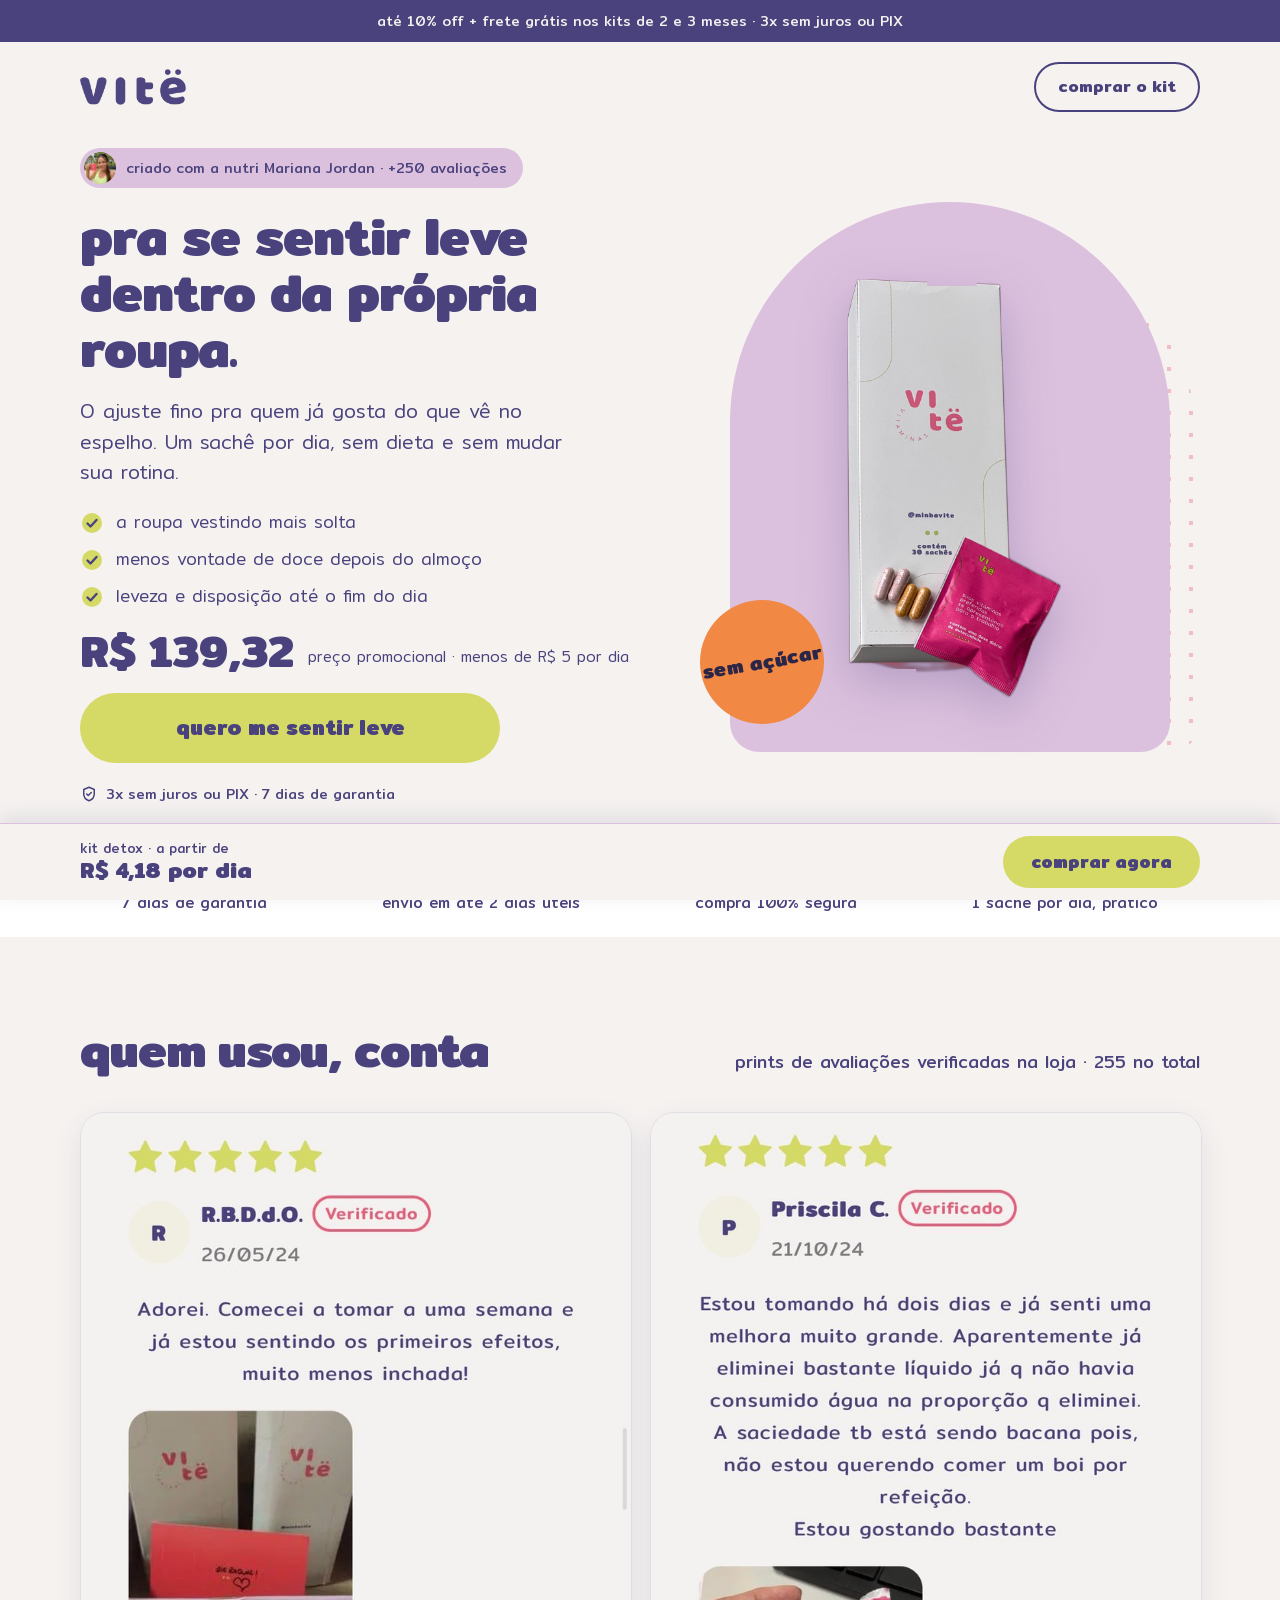
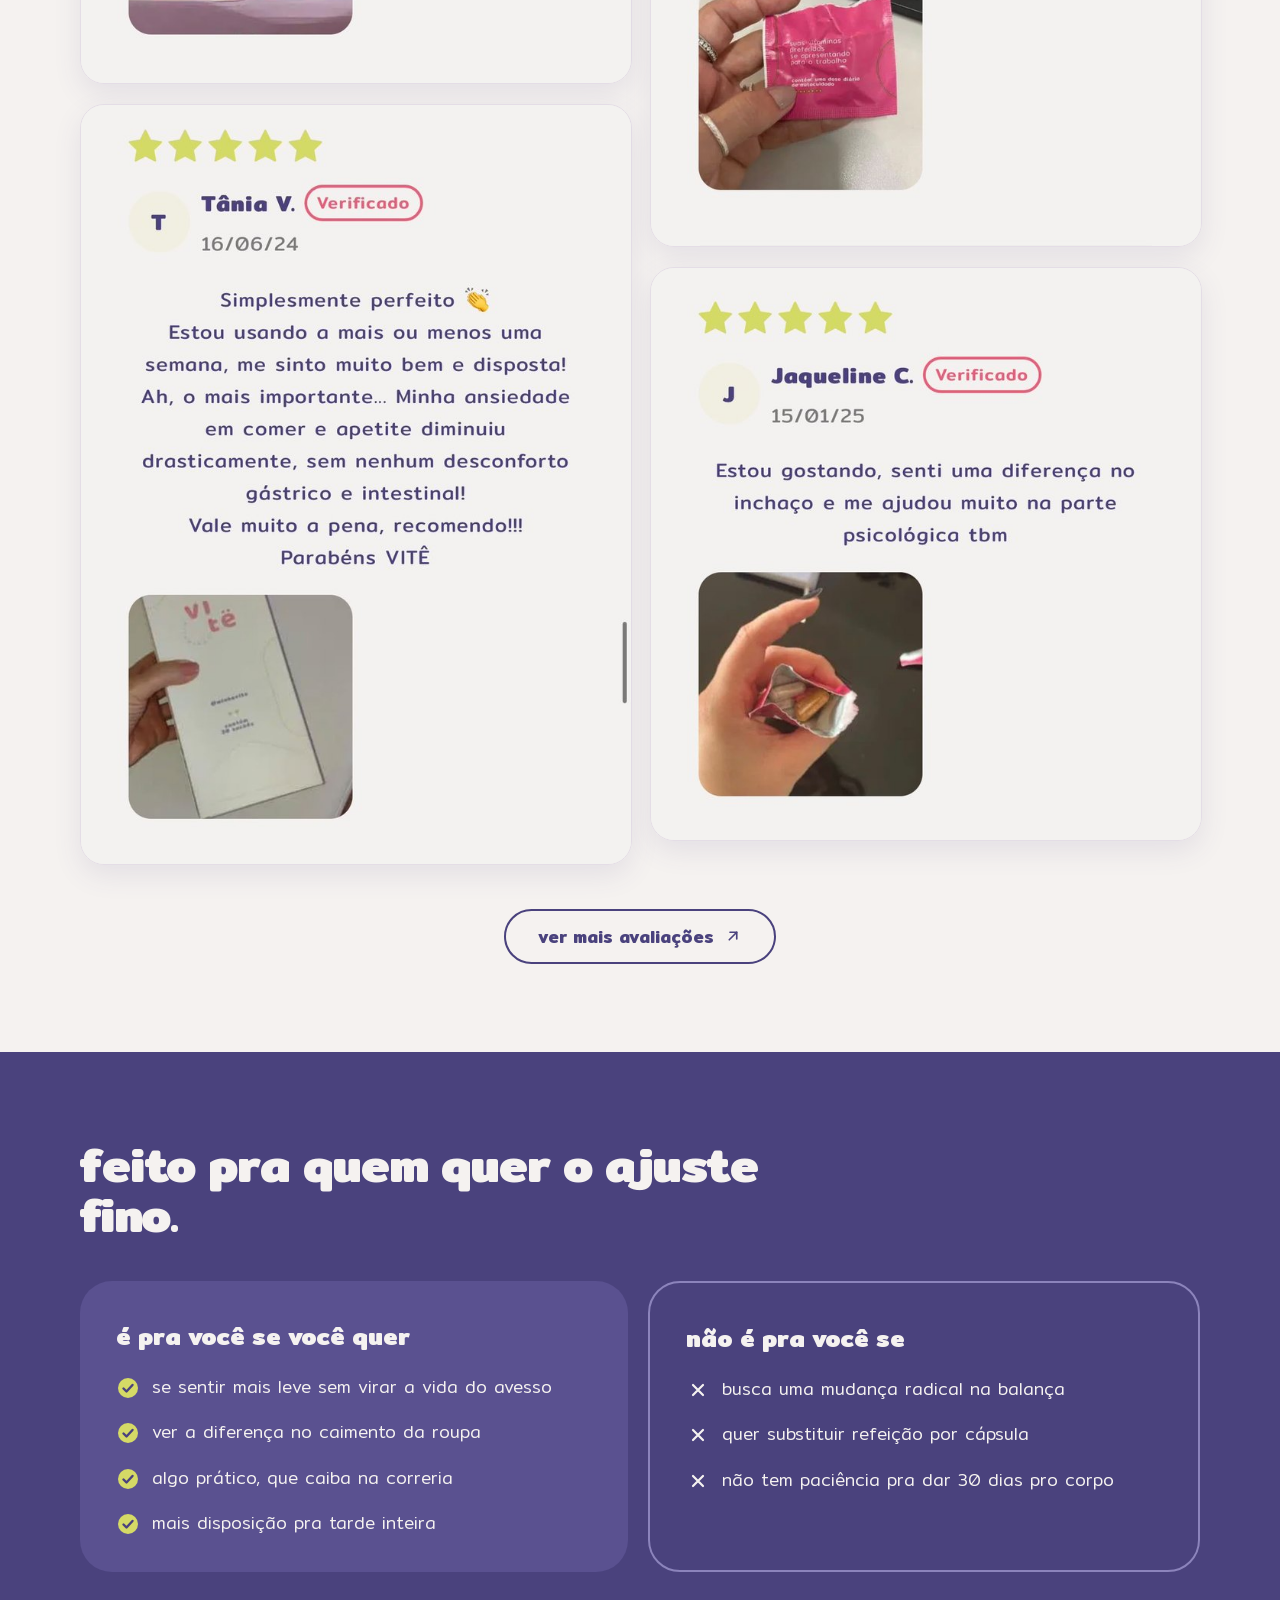
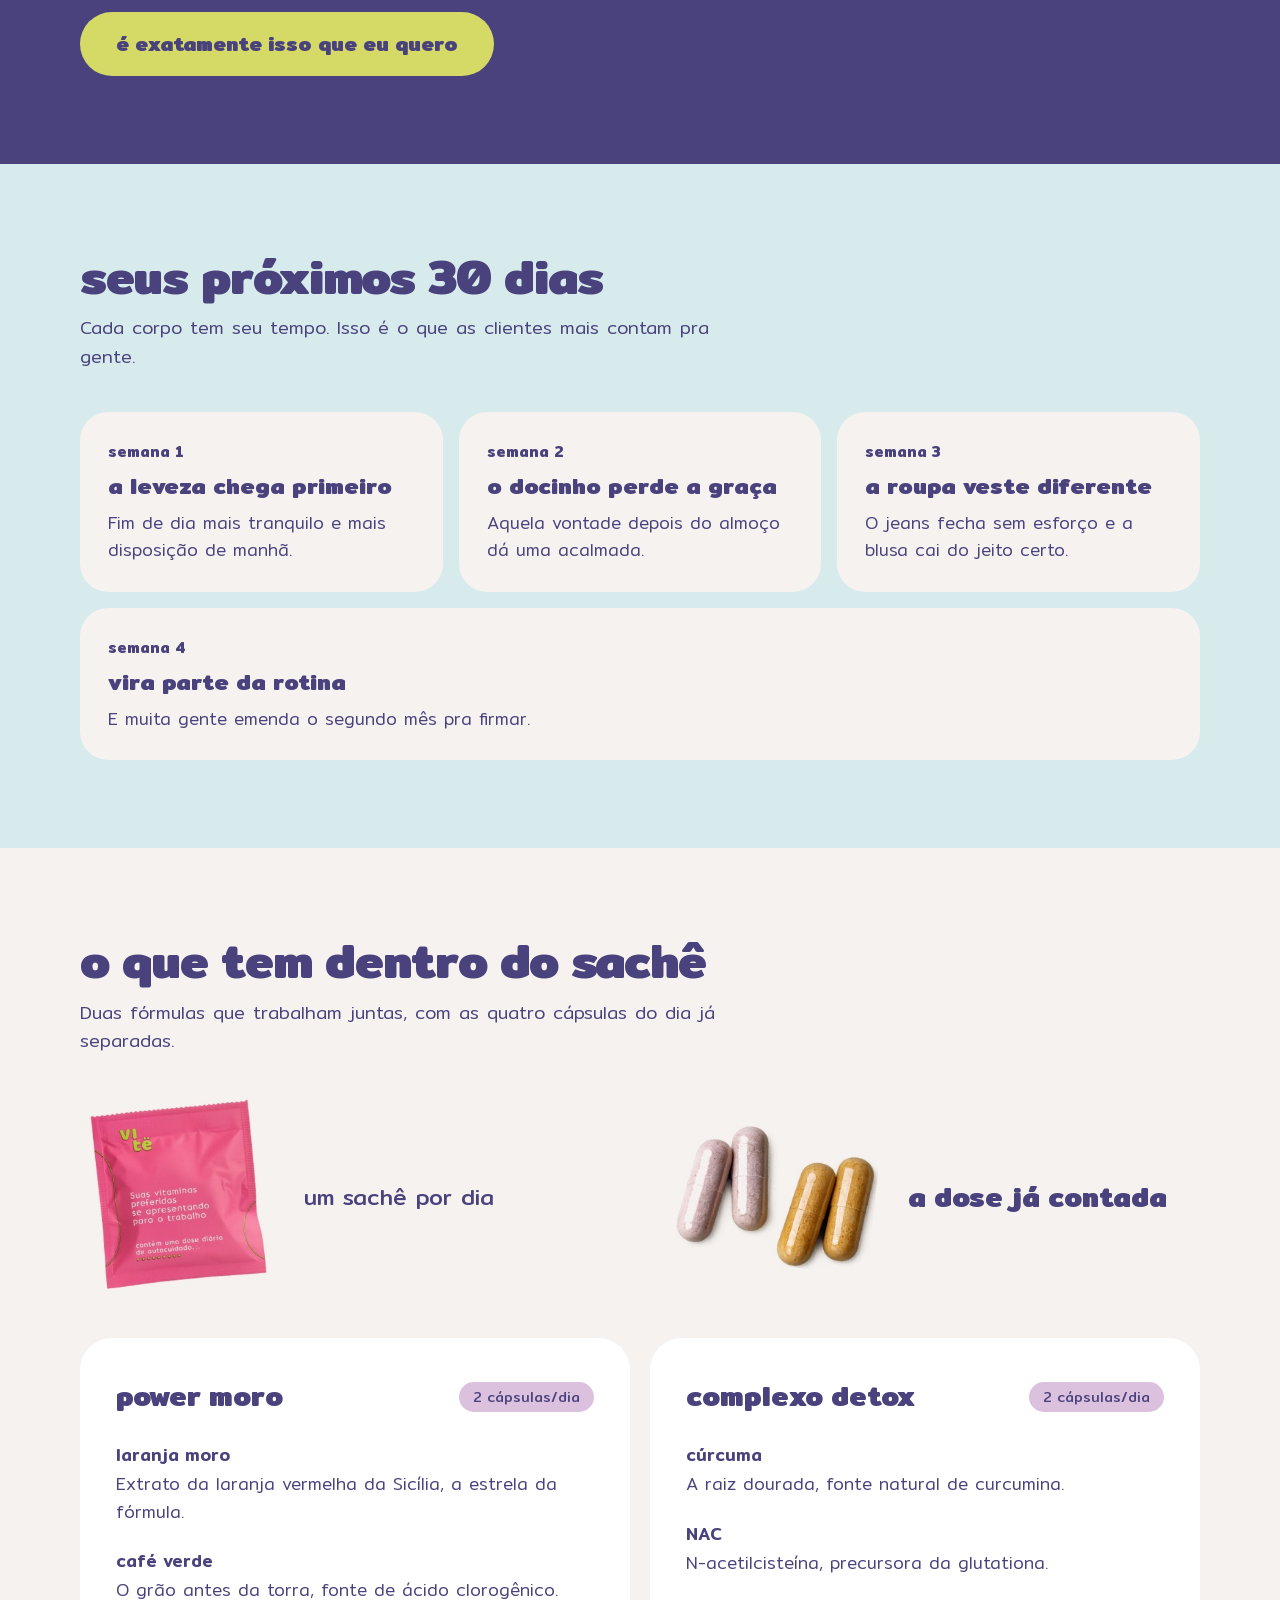
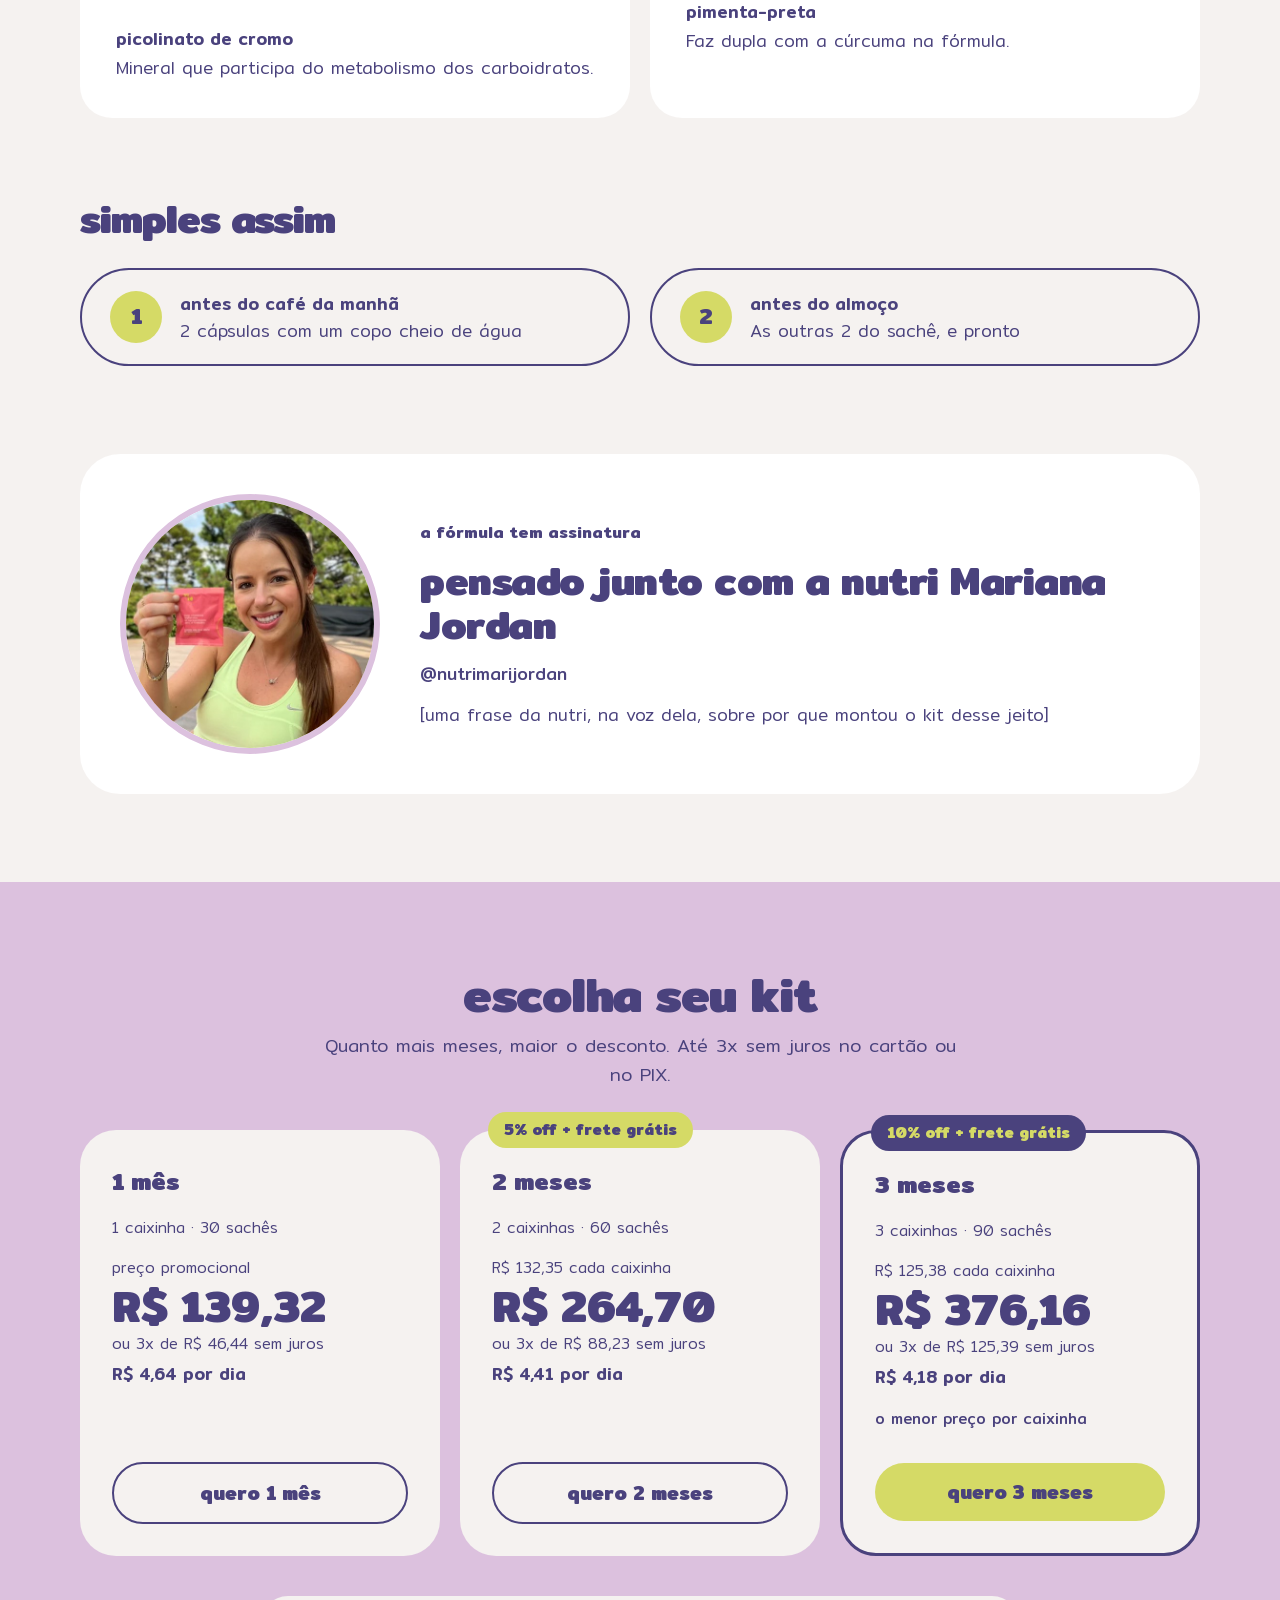
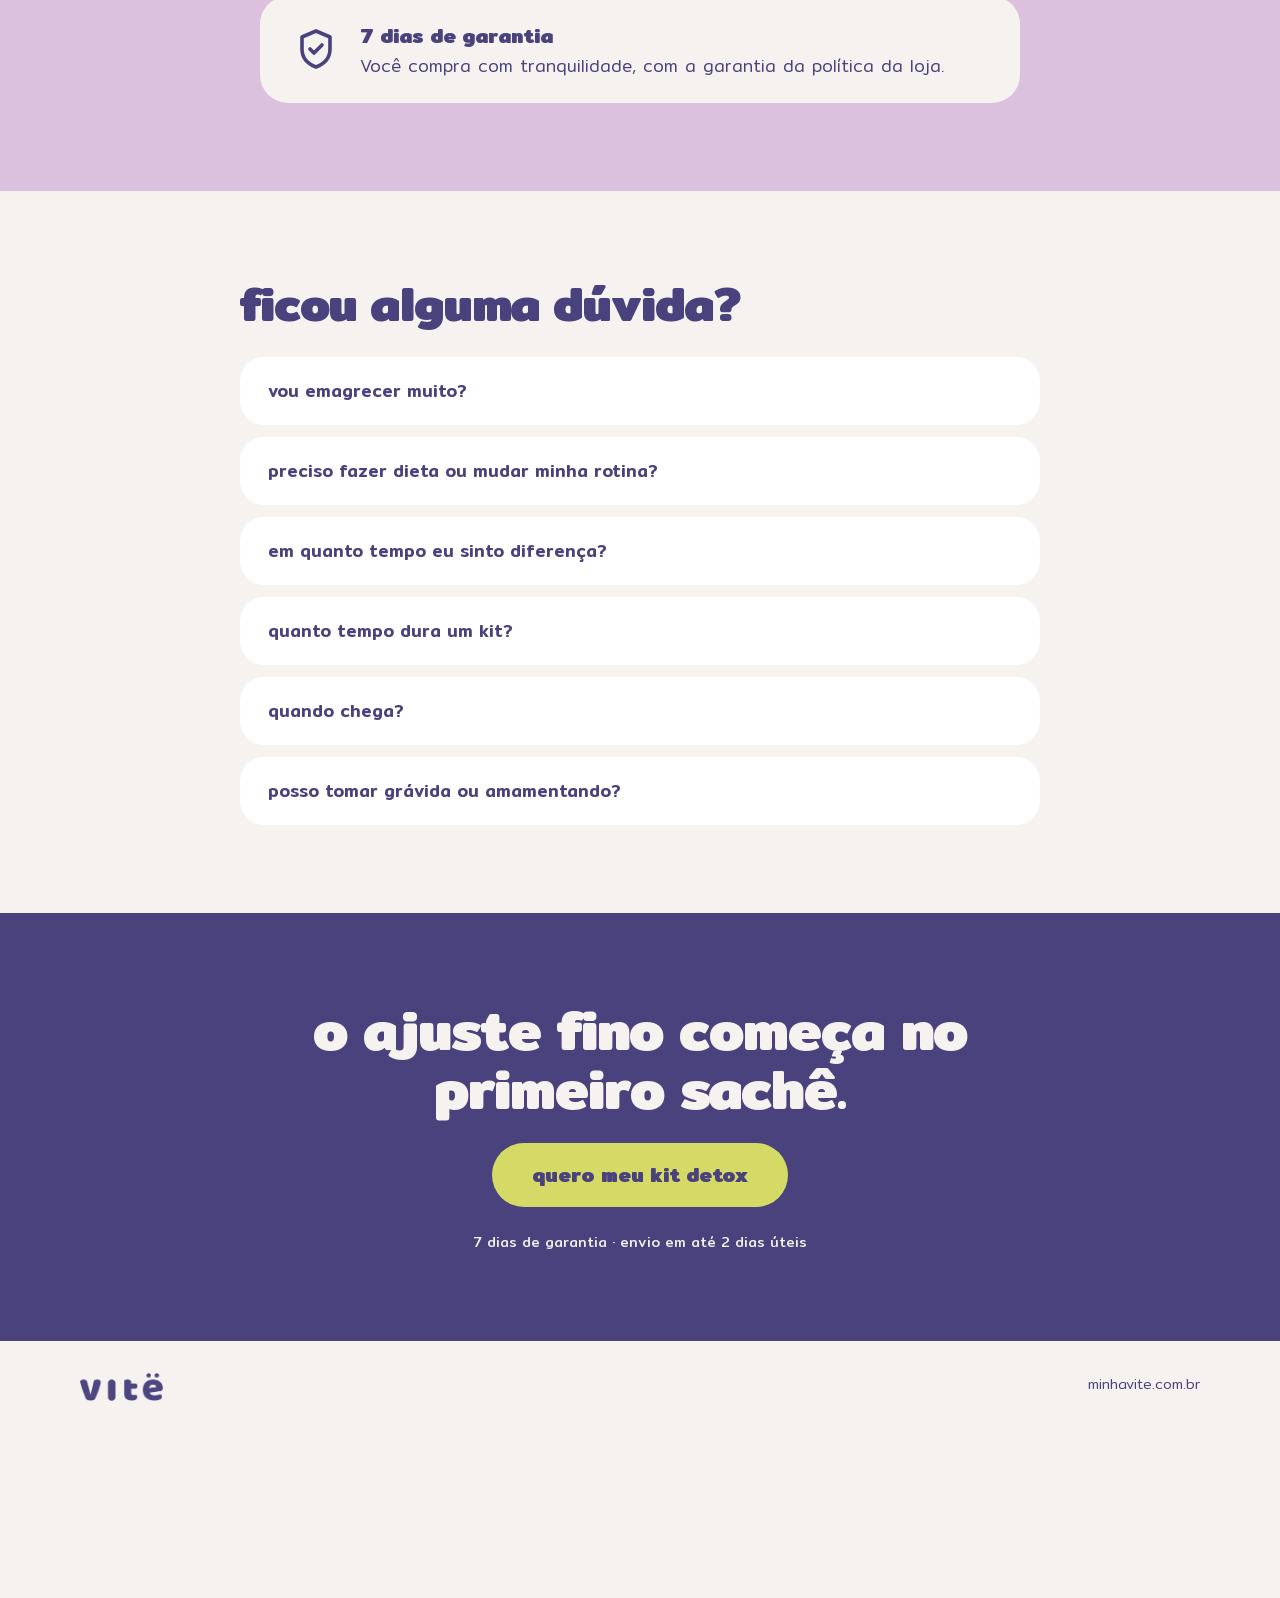
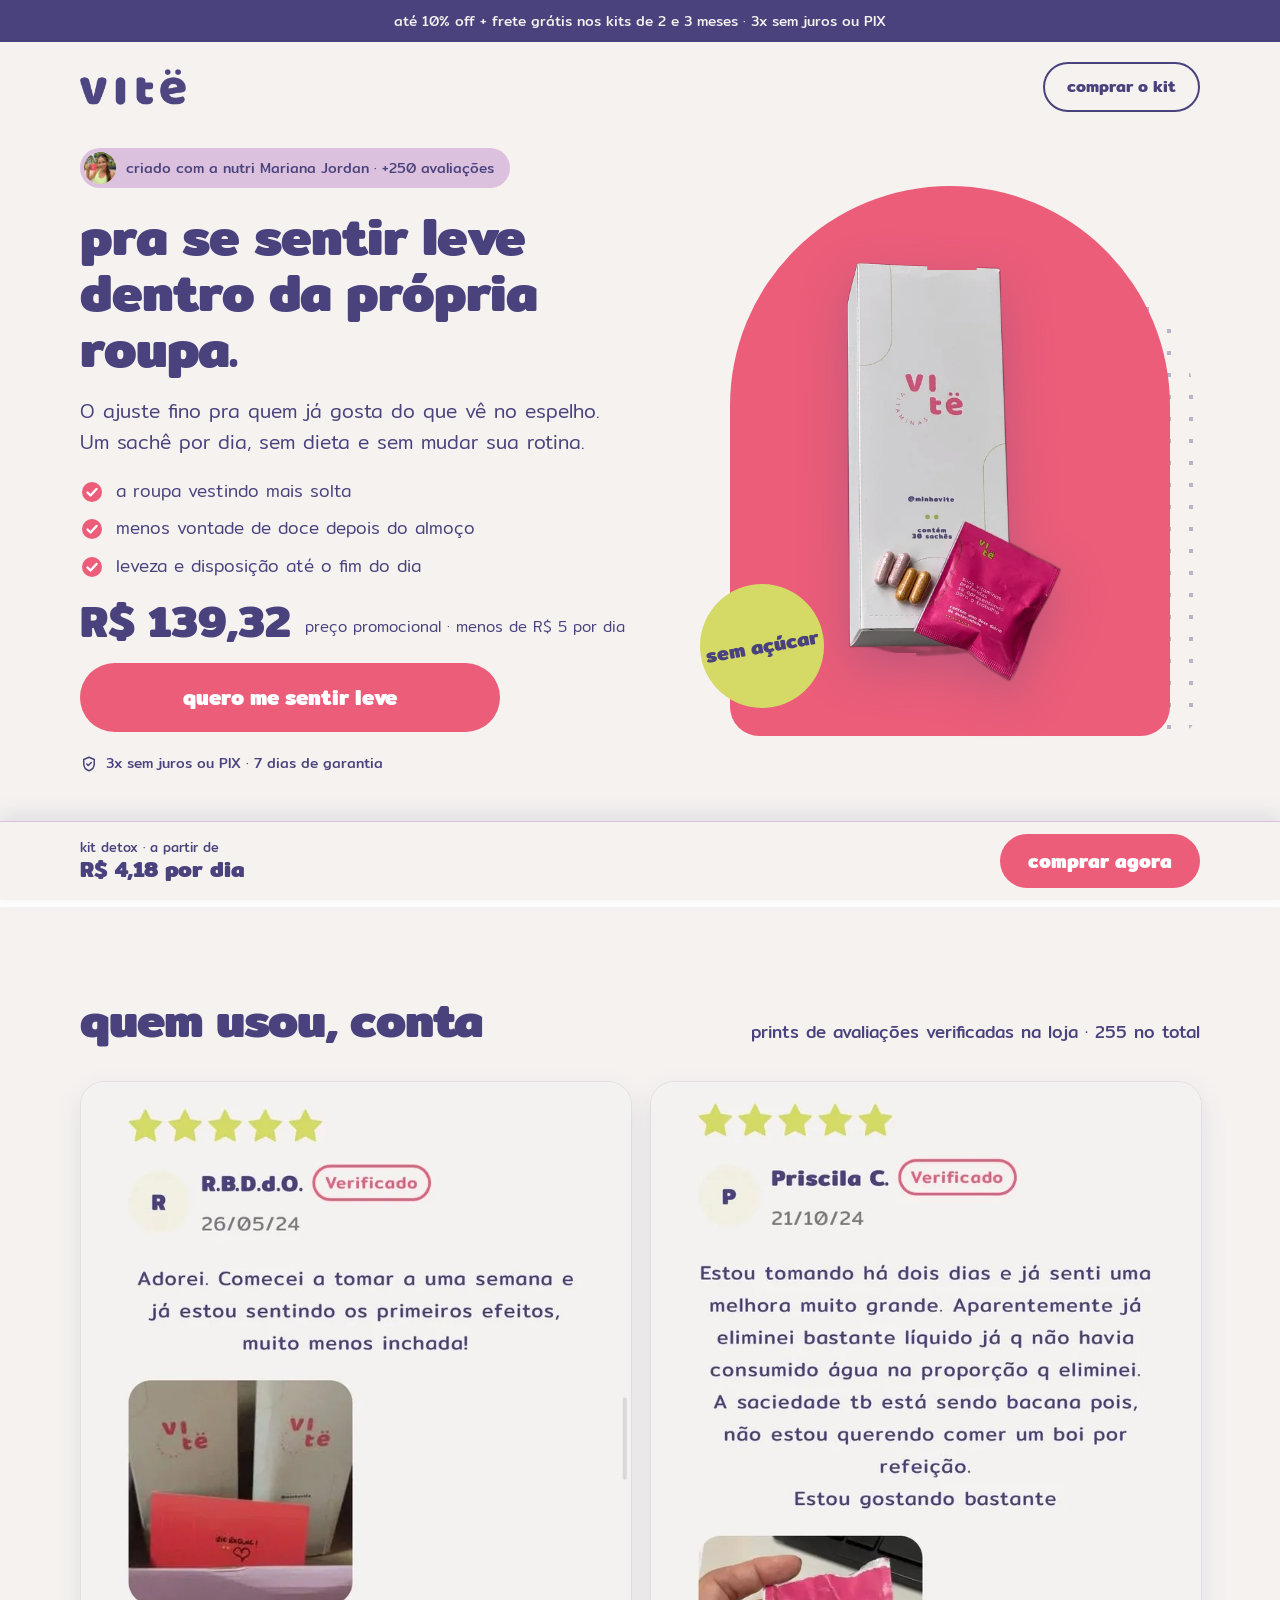
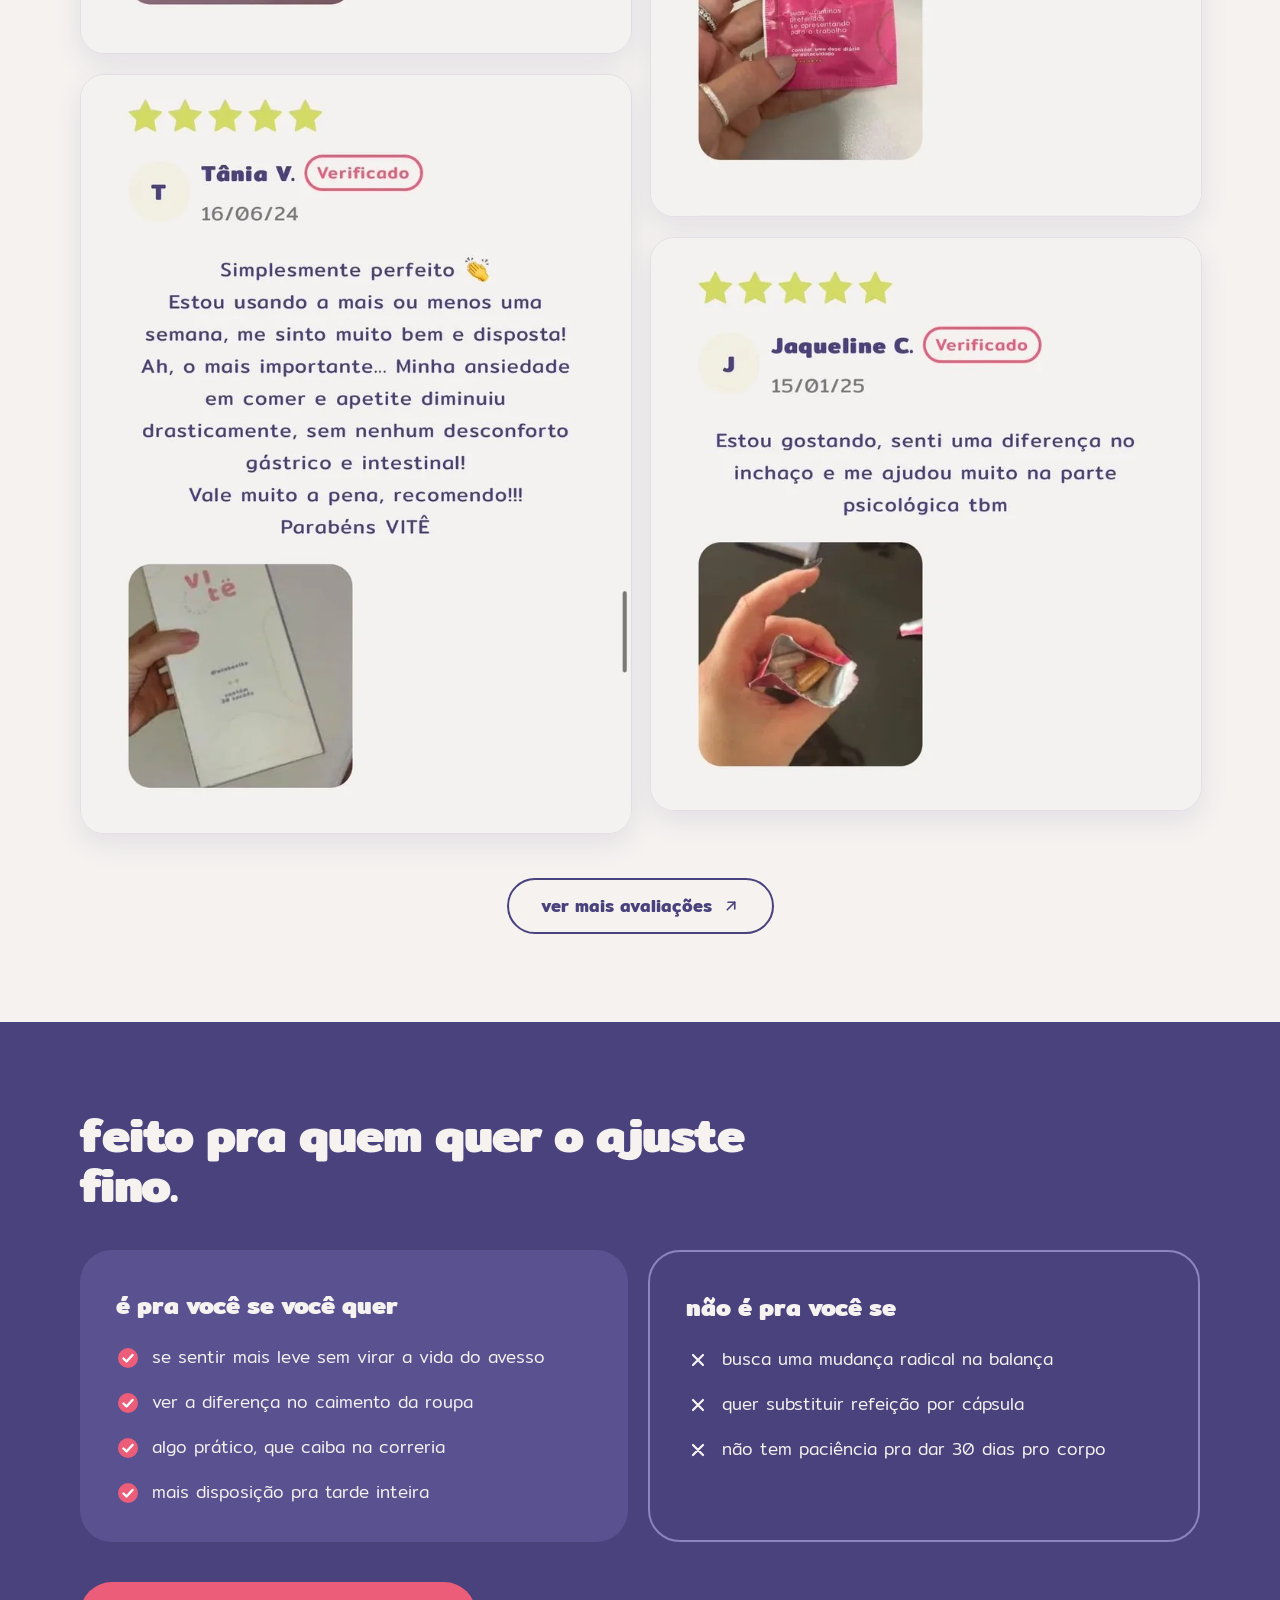
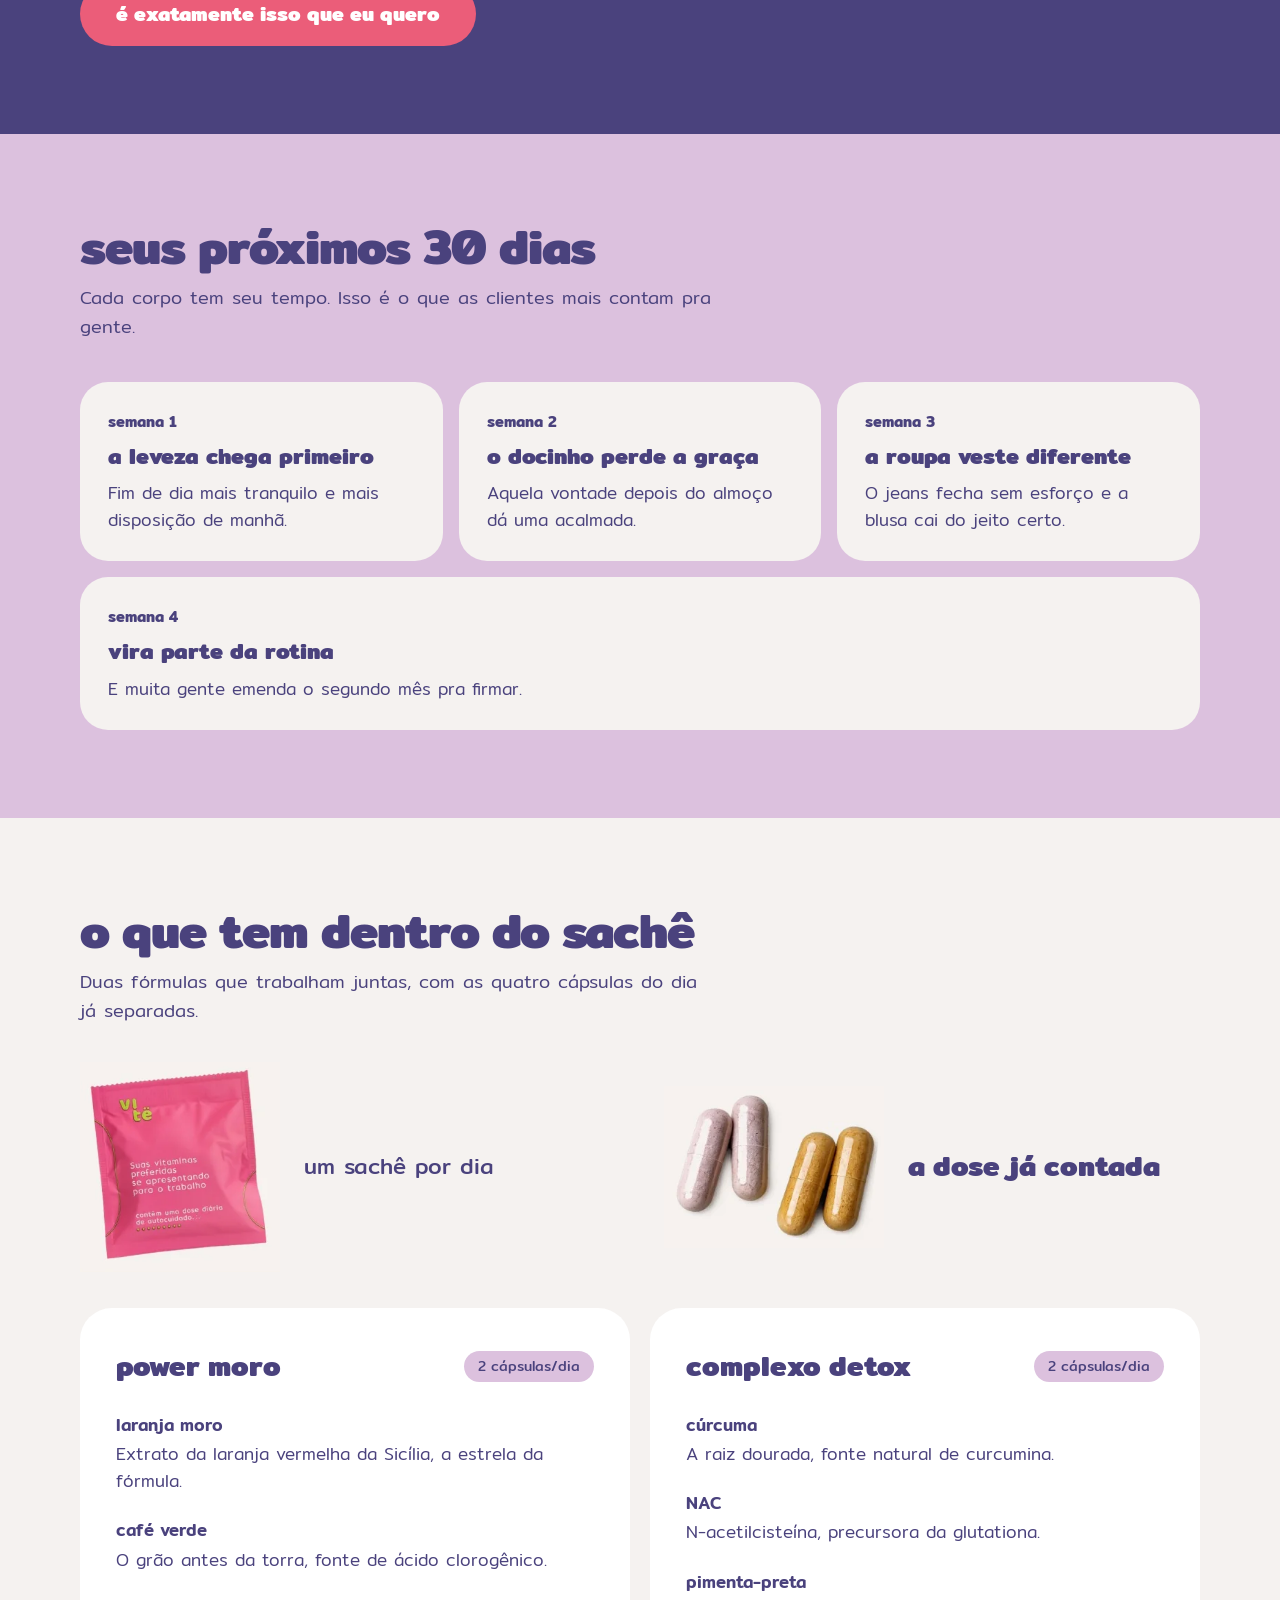
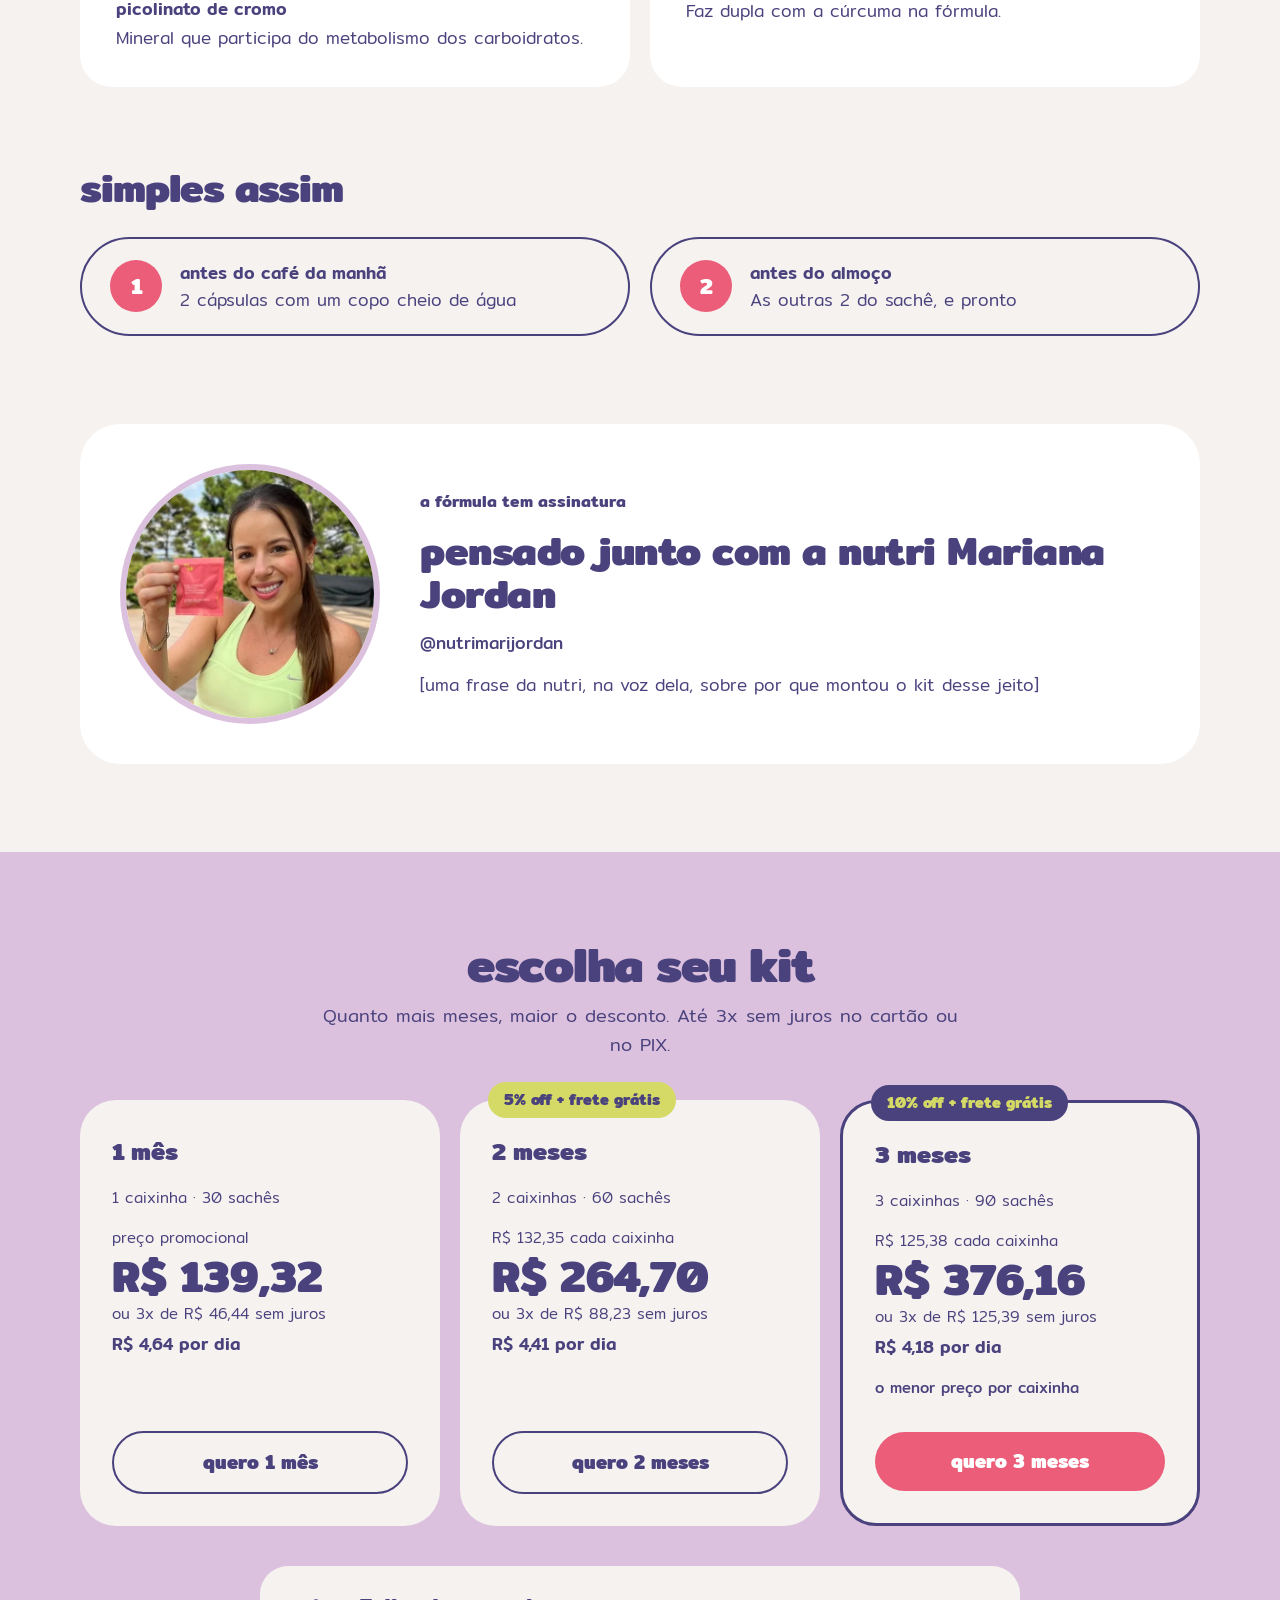
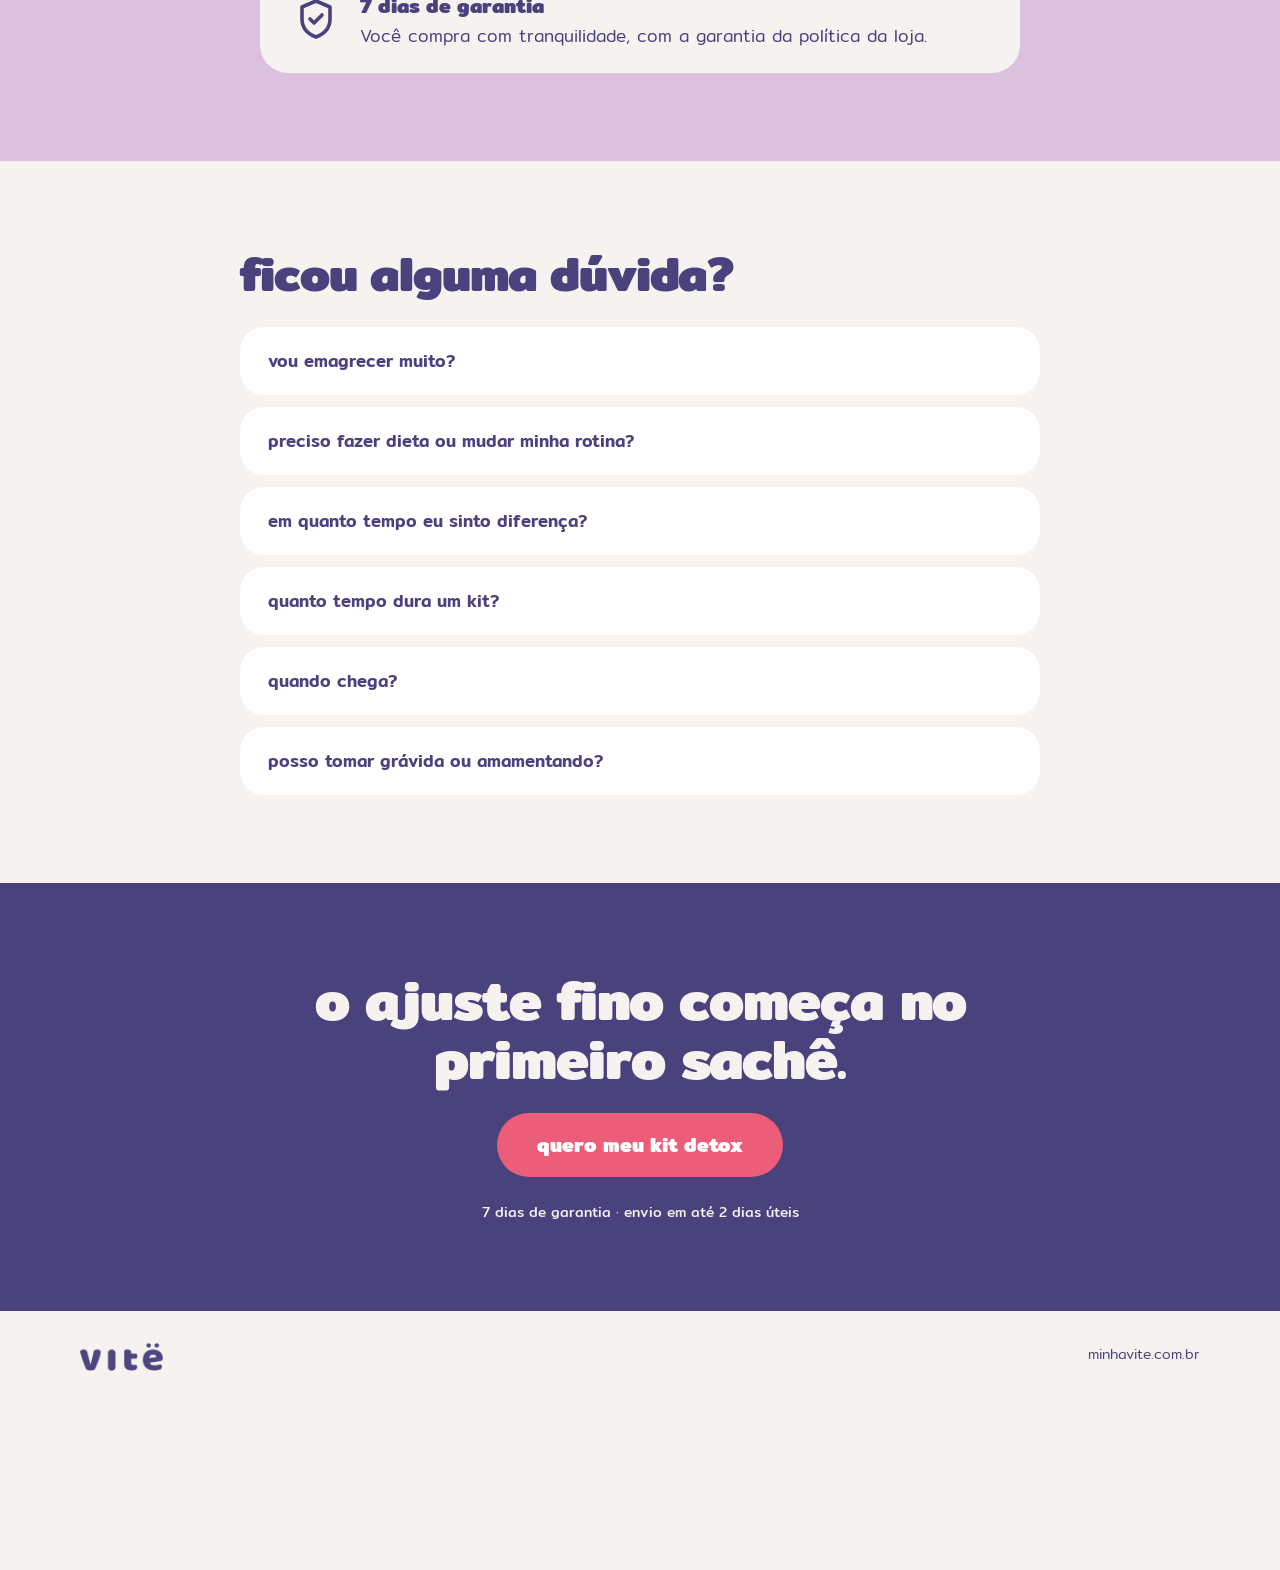
